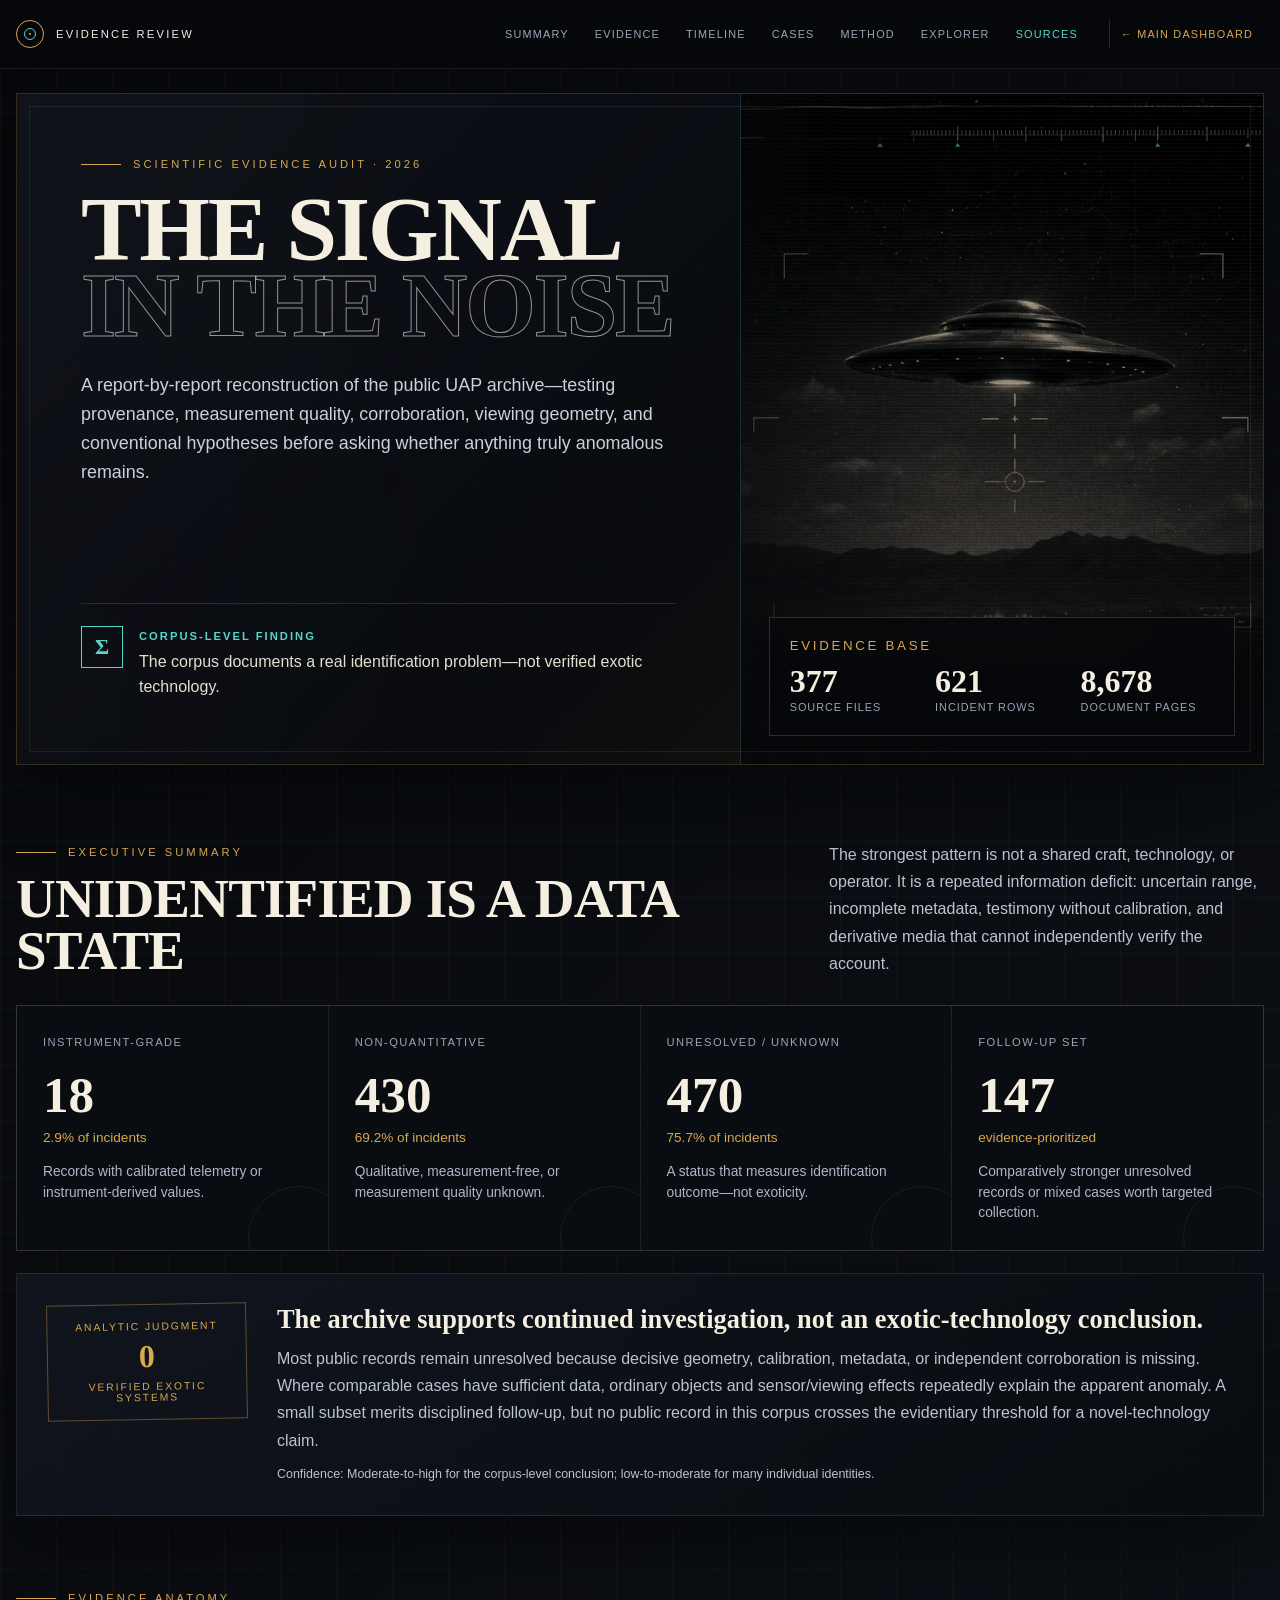
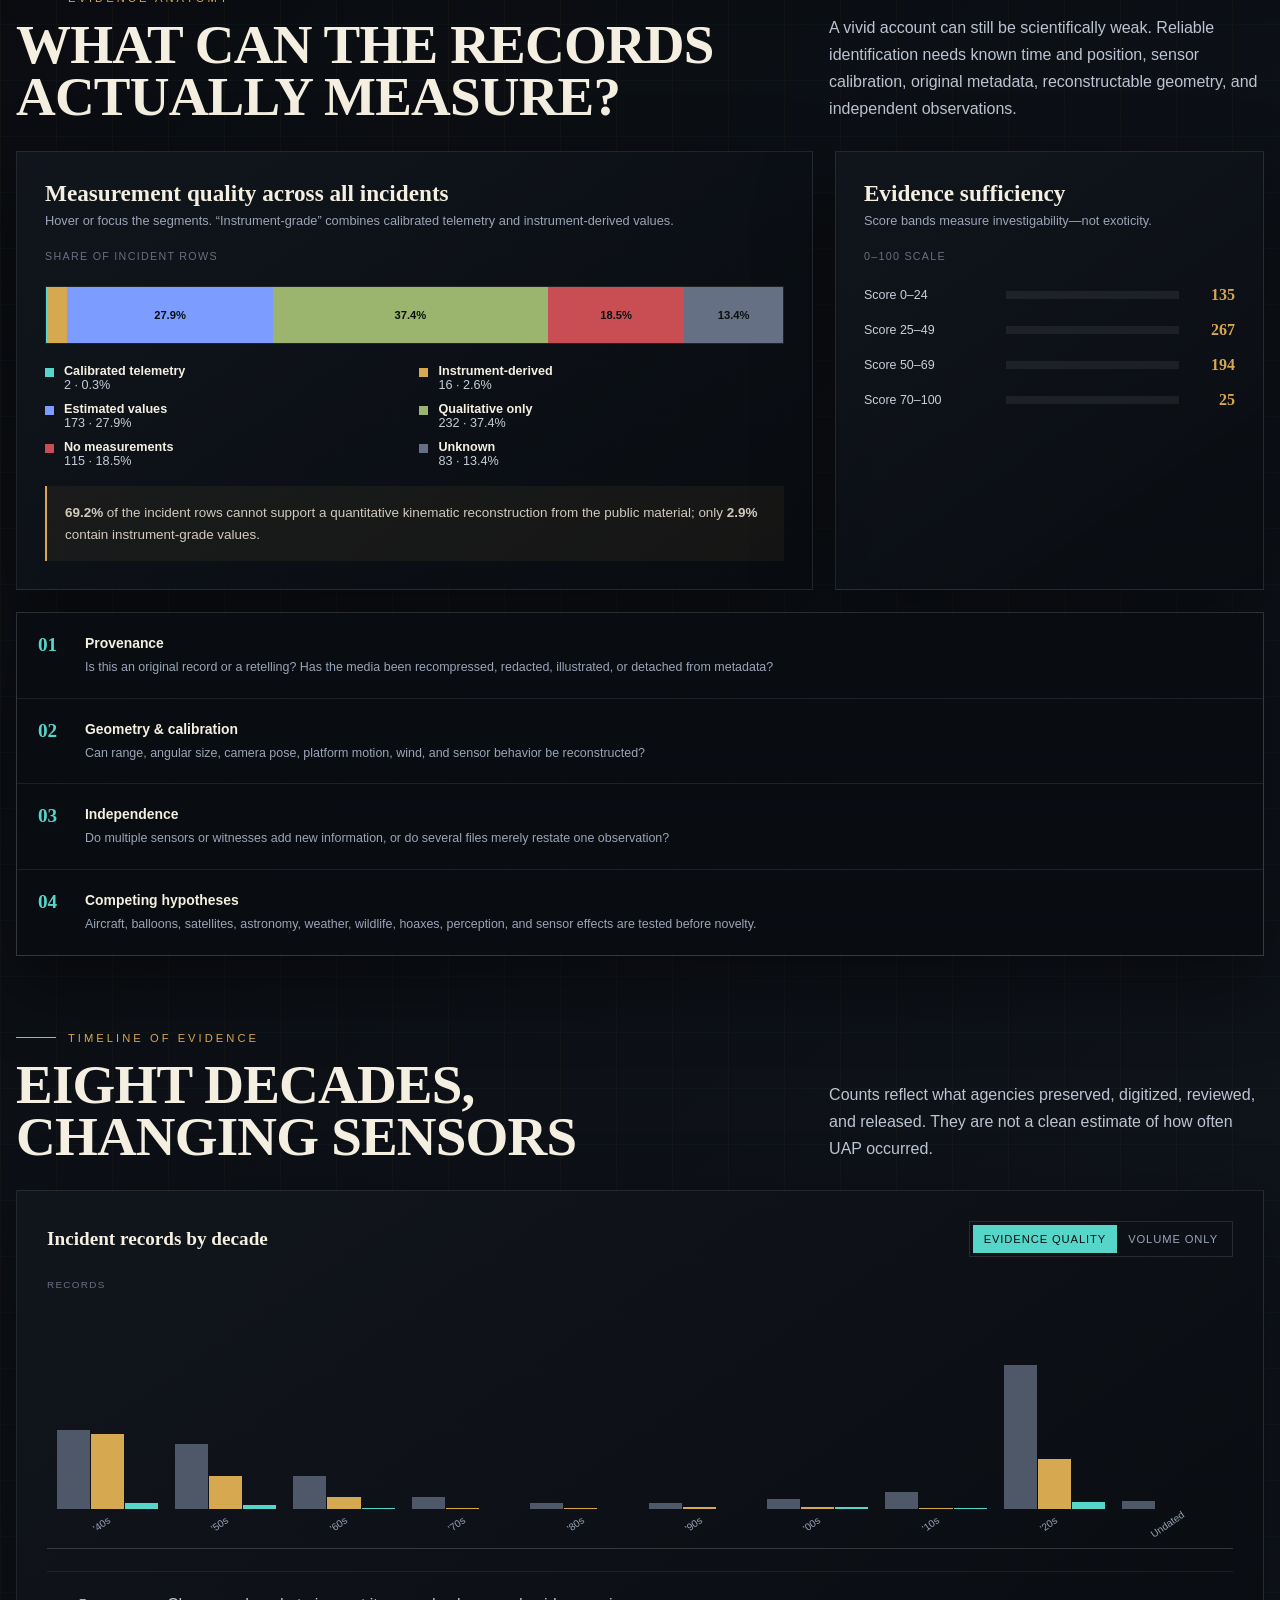
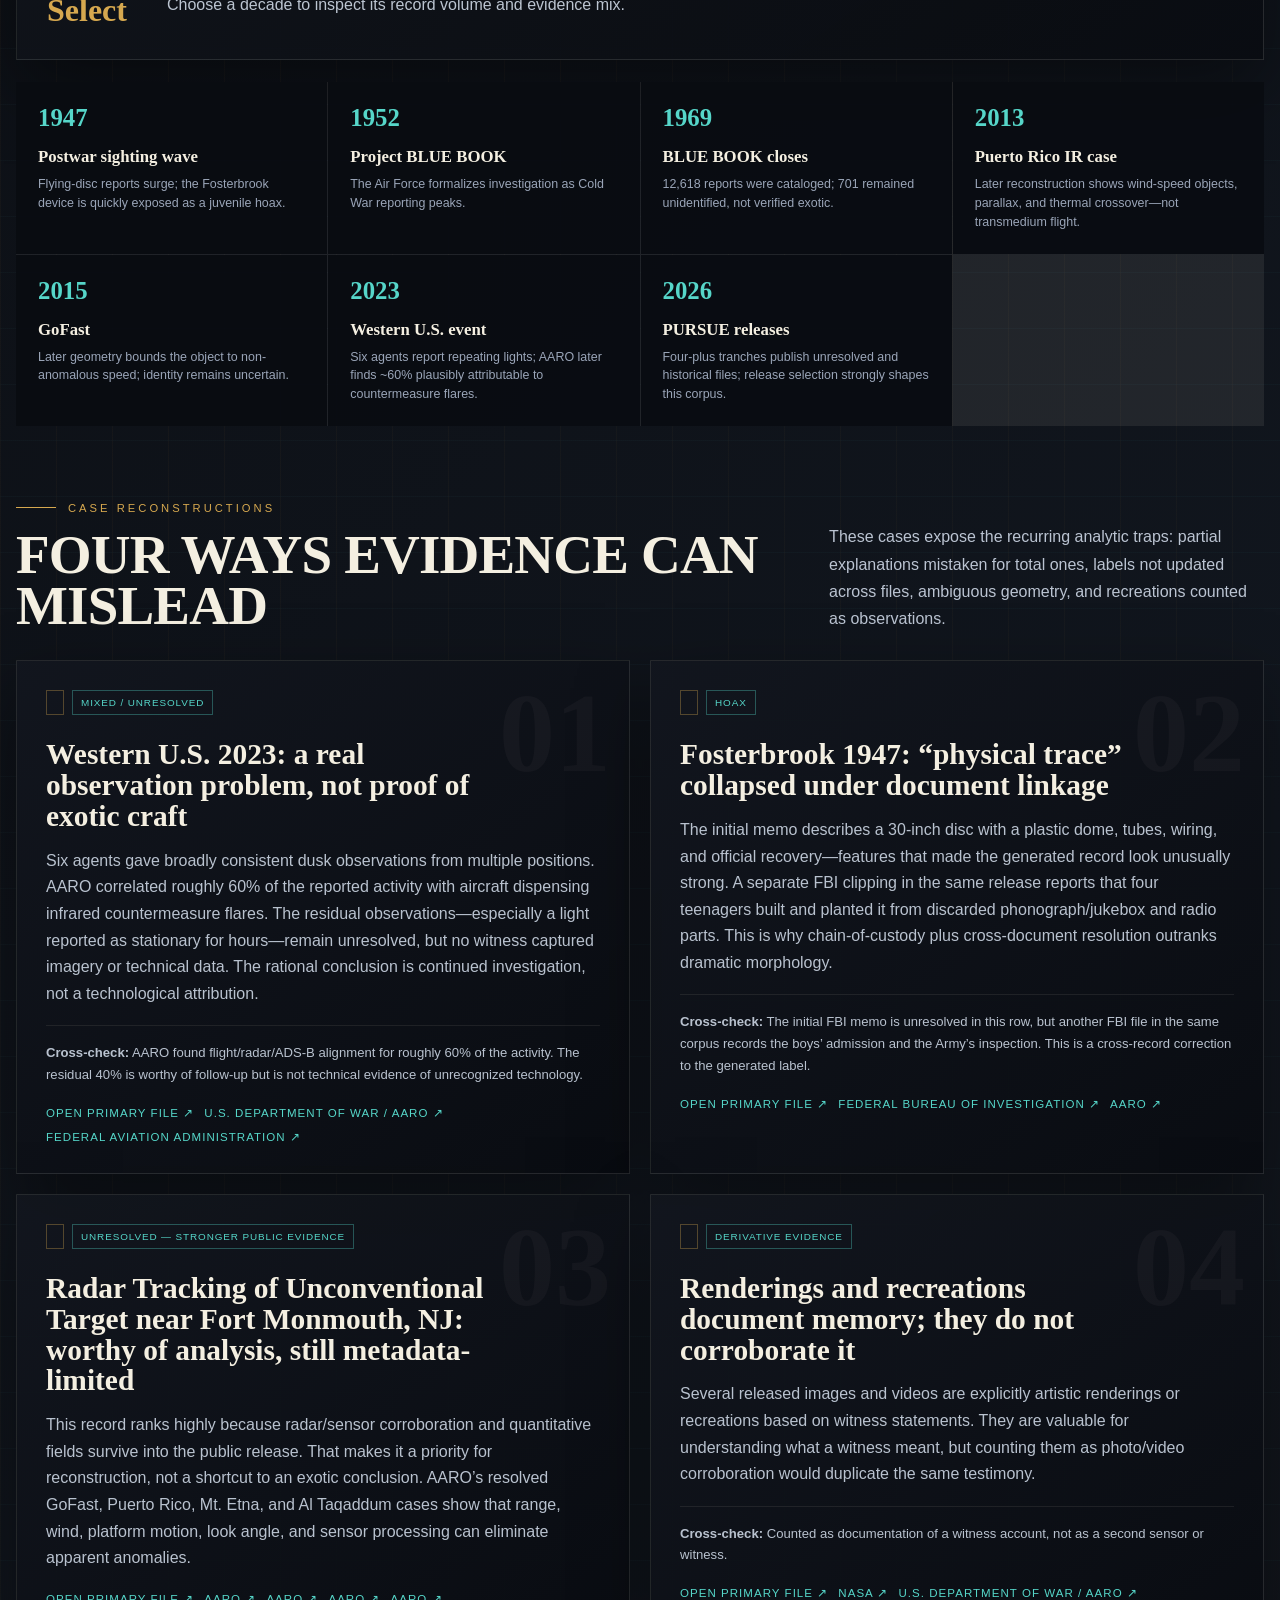
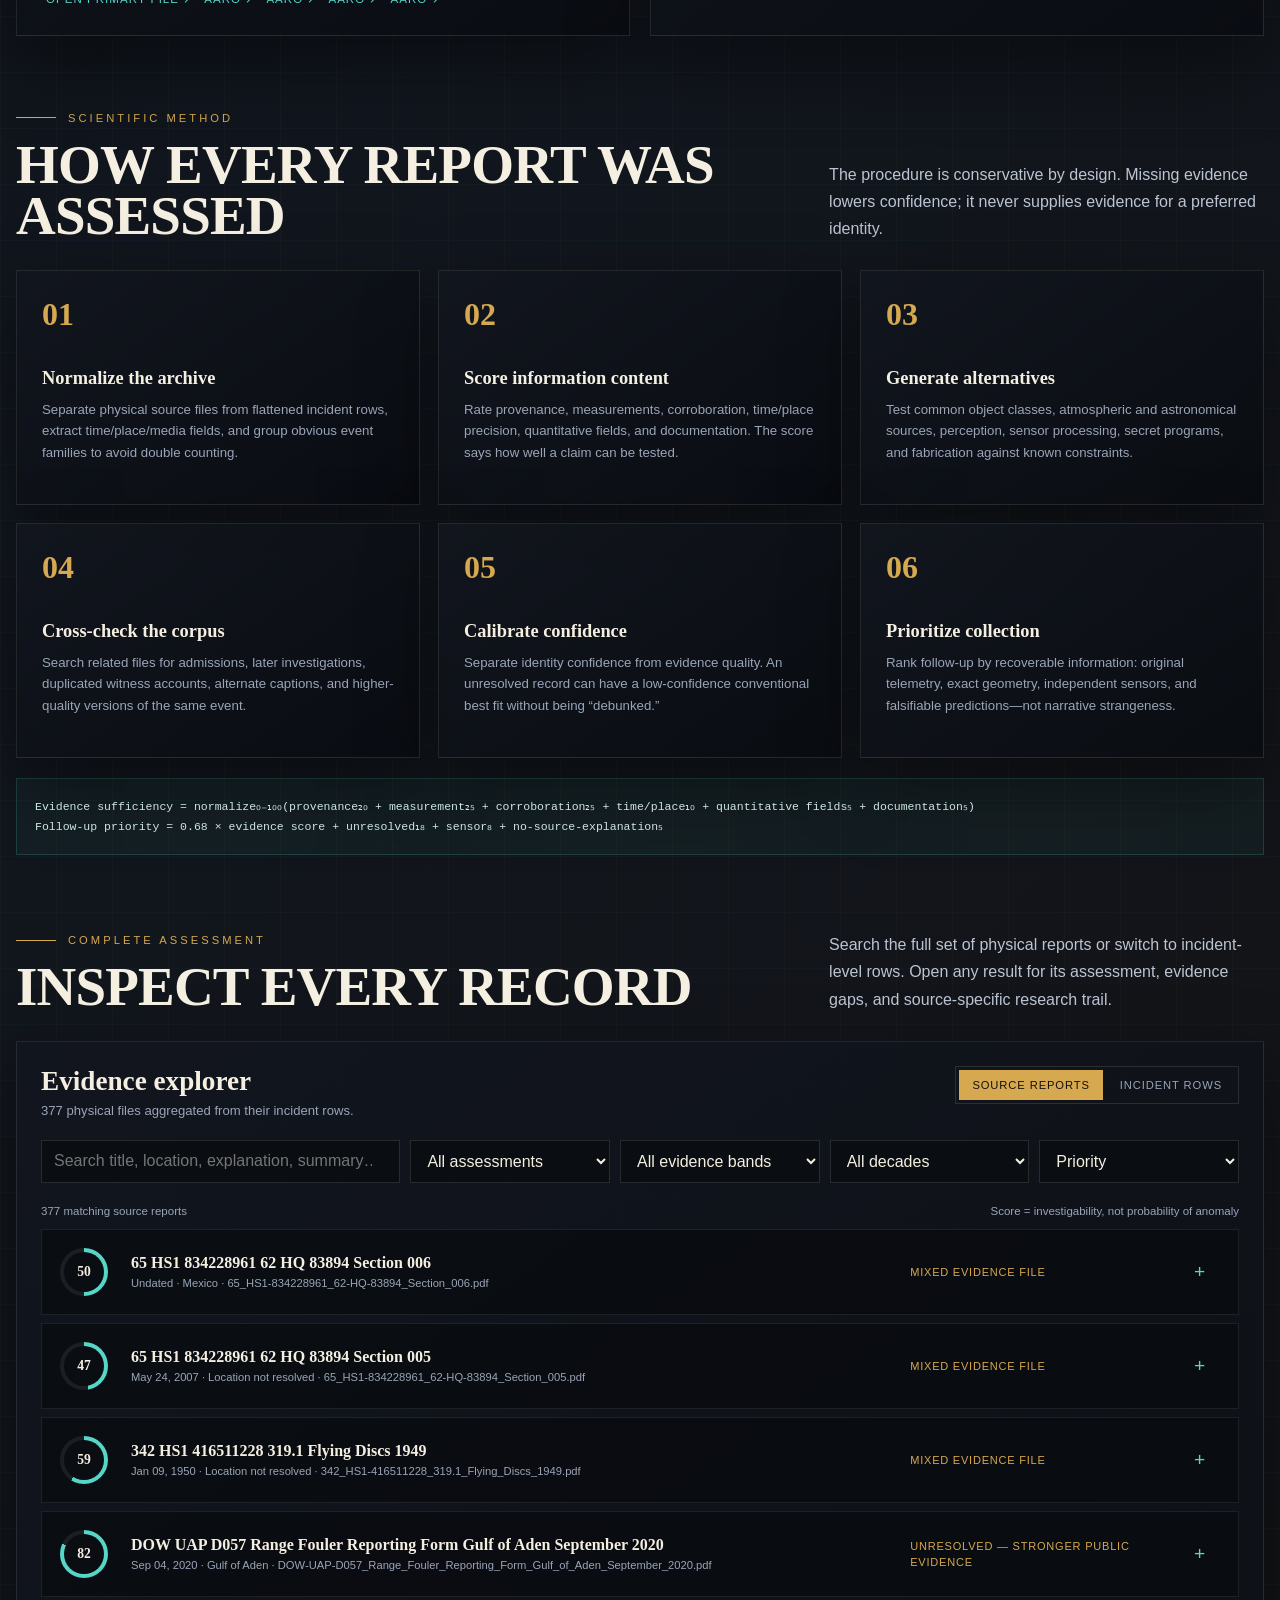
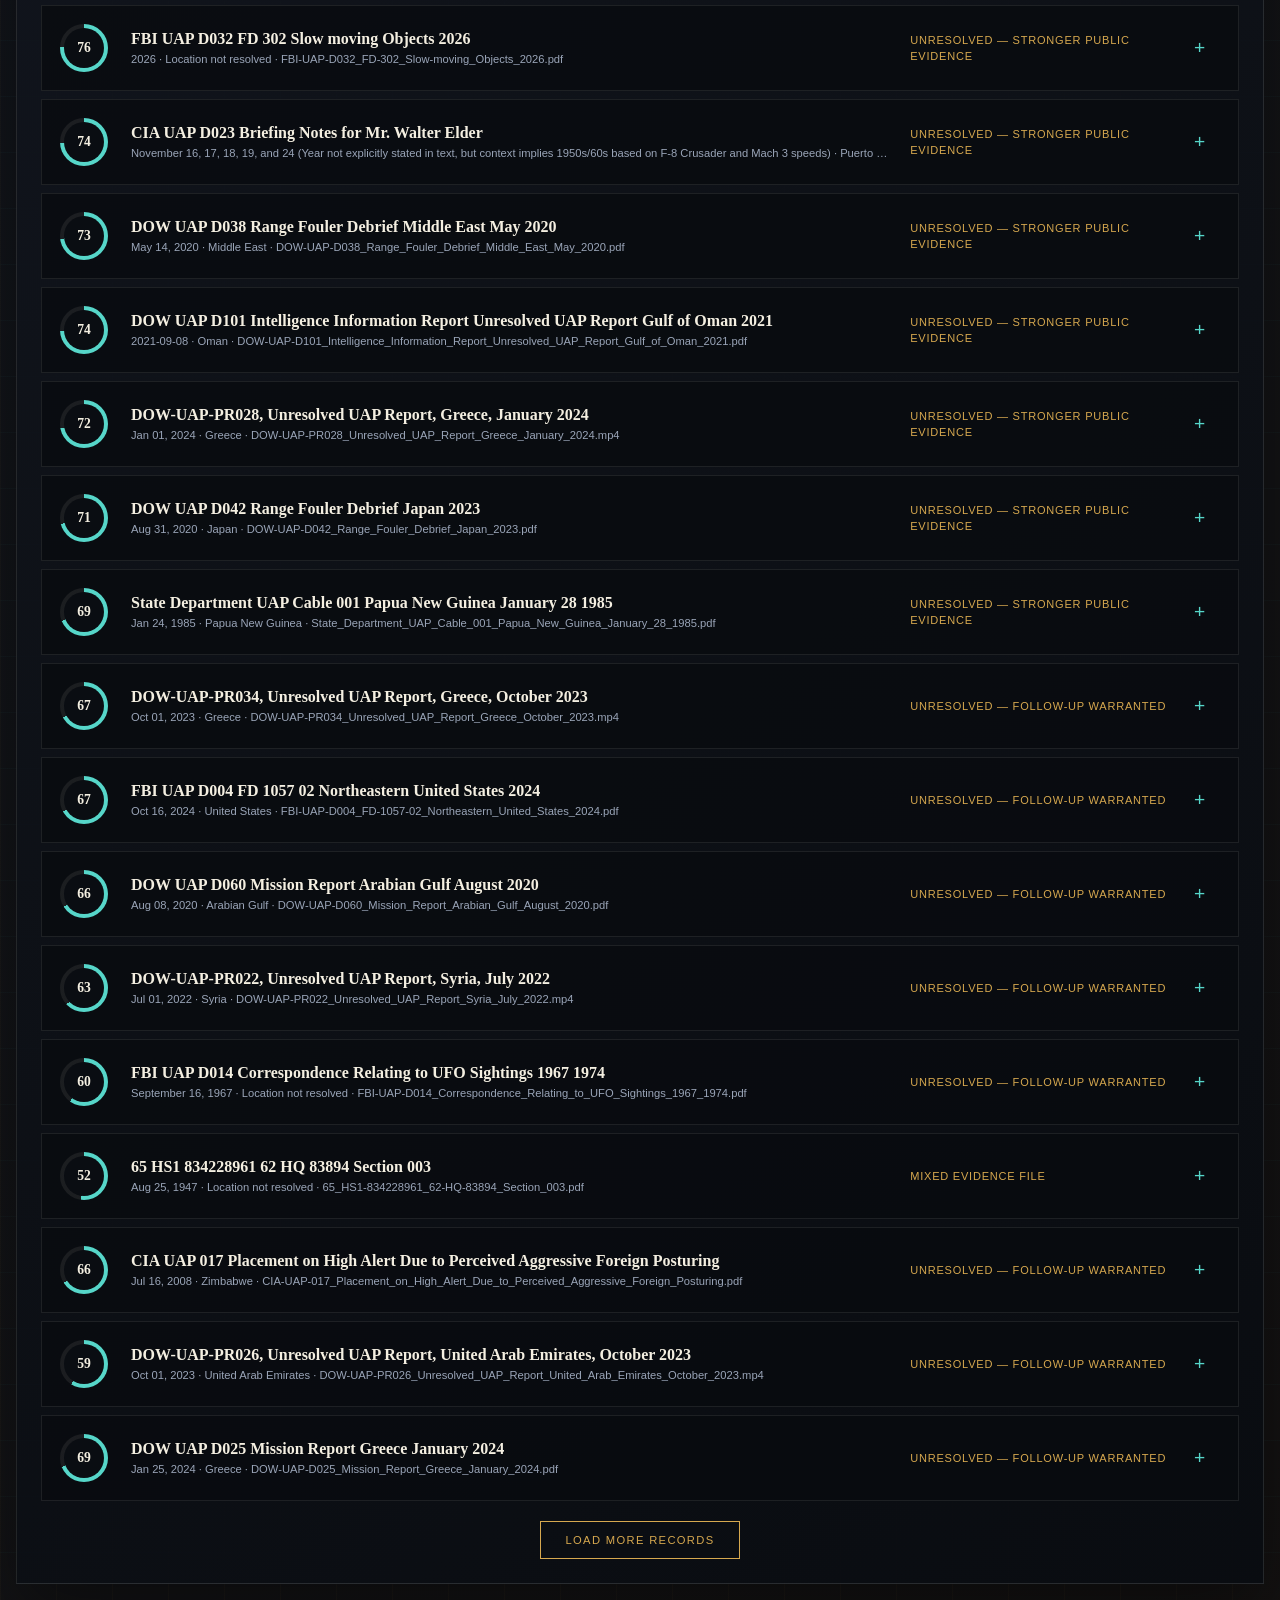
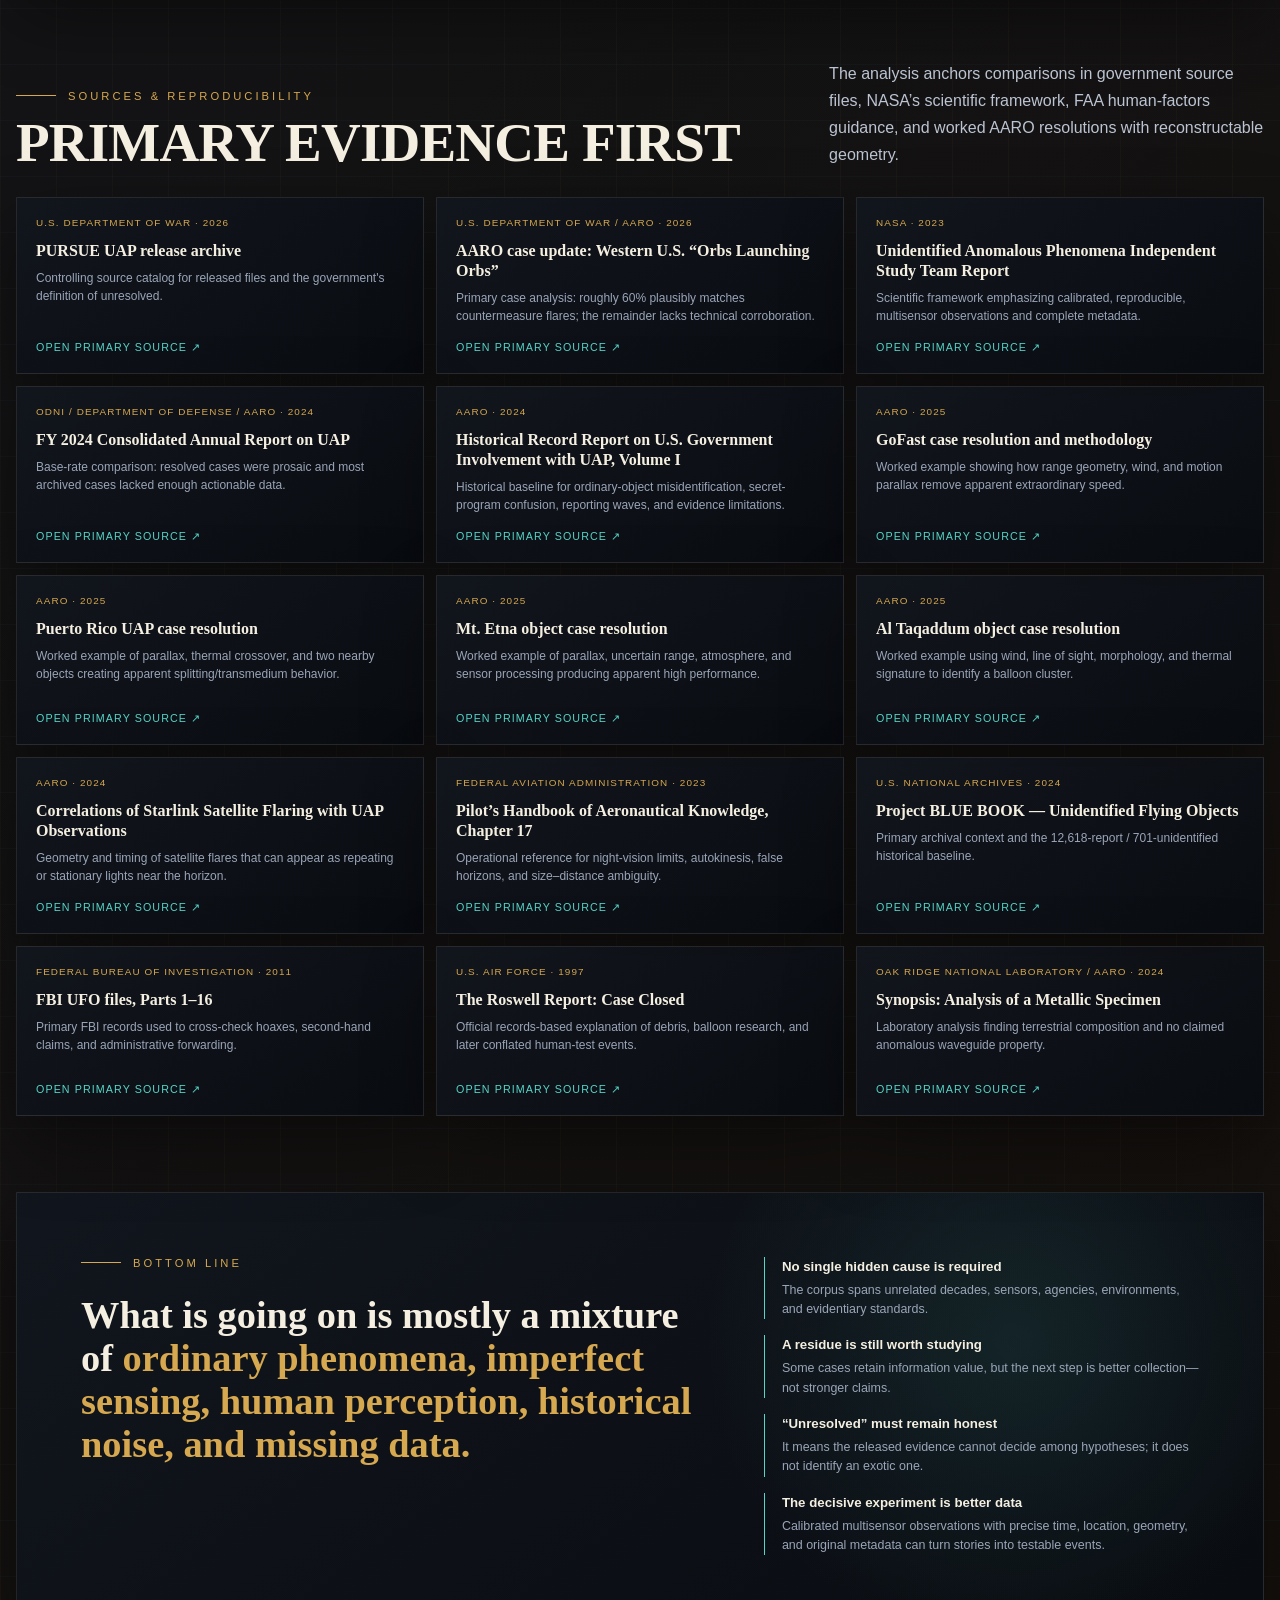
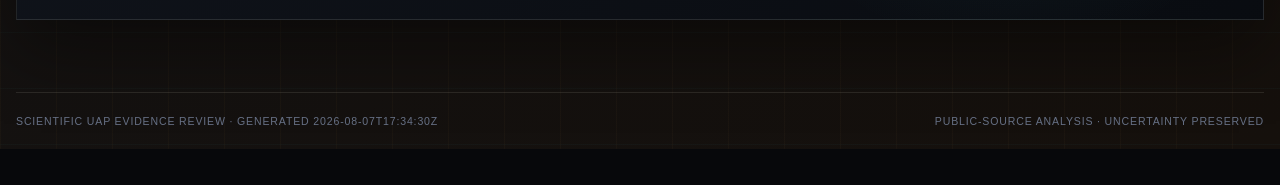
==== dashboard/scientific-analysis.html @ d8887213 "Add scientific evidence review dashboard" ====
<!doctype html>
<html lang="en">
<head>
  <meta charset="utf-8">
  <meta name="viewport" content="width=device-width, initial-scale=1">
  <meta name="description" content="A source-backed scientific analysis of public UAP/UFO reports, with evidence scoring, competing hypotheses, case studies, timelines, uncertainty, and report-by-report assessments.">
  <meta name="theme-color" content="#07080b">
  <title>The Signal in the Noise · Scientific UAP Evidence Review</title>
  <style>
    :root {
      --void:#07080b;--night:#0d1118;--panel:rgba(17,21,29,.9);--panel-deep:rgba(9,12,17,.96);
      --ink:#f4efe1;--muted:#9aa5b8;--dim:#667085;--gold:#d6a84f;--teal:#56d6c9;
      --red:#c84e53;--green:#9bb46e;--blue:#7d9cff;--line:rgba(214,168,79,.19);
      --line-cool:rgba(86,214,201,.18);--shadow:0 28px 70px rgba(0,0,0,.42);
      --serif:"Didot","Baskerville","Times New Roman",serif;
      --sans:"Avenir Next","Inter","Gill Sans","Trebuchet MS",sans-serif;
    }
    *{box-sizing:border-box}
    html{scroll-behavior:smooth;background:var(--void);scroll-padding-top:90px}
    body{margin:0;min-height:100vh;color:var(--ink);font-family:var(--sans);background:
      linear-gradient(90deg,rgba(214,168,79,.035) 1px,transparent 1px),
      linear-gradient(180deg,rgba(86,214,201,.03) 1px,transparent 1px),
      linear-gradient(135deg,#07080b 0%,#11161e 48%,#15100c 100%);background-size:56px 56px,56px 56px,auto}
    body:before{content:"";position:fixed;inset:0;pointer-events:none;z-index:0;background:
      radial-gradient(circle at 18% 22%,rgba(244,239,225,.18) 0 1px,transparent 1.5px),
      radial-gradient(circle at 68% 16%,rgba(86,214,201,.26) 0 1px,transparent 1.5px),
      radial-gradient(circle at 82% 74%,rgba(214,168,79,.24) 0 1px,transparent 1.5px);
      background-size:220px 220px,300px 300px,260px 260px;opacity:.55}
    a{color:inherit}
    button,input,select{font:inherit}
    button{color:inherit}
    .progress{position:fixed;z-index:90;inset:0 auto auto 0;height:2px;width:0;background:linear-gradient(90deg,var(--gold),var(--teal));box-shadow:0 0 16px var(--teal)}
    .nav{position:sticky;top:0;z-index:80;border-bottom:1px solid rgba(244,239,225,.08);background:rgba(7,8,11,.84);backdrop-filter:blur(18px)}
    .nav-inner{width:min(1440px,calc(100vw - 32px));height:68px;margin:auto;display:flex;align-items:center;gap:20px}
    .brand{text-decoration:none;display:flex;align-items:center;gap:12px;font-size:.7rem;letter-spacing:.2em;text-transform:uppercase;white-space:nowrap}
    .brand-mark{width:28px;height:28px;border:1px solid var(--gold);border-radius:50%;position:relative}
    .brand-mark:before,.brand-mark:after{content:"";position:absolute;inset:7px;border:1px solid var(--teal);border-radius:50%}
    .brand-mark:after{inset:12px;background:var(--gold);border:0}
    .nav-links{margin-left:auto;display:flex;align-items:center;gap:4px;overflow:auto;scrollbar-width:none}
    .nav-links a,.back-link{padding:9px 11px;text-decoration:none;color:var(--muted);font-size:.68rem;letter-spacing:.11em;text-transform:uppercase;white-space:nowrap}
    .nav-links a:hover,.nav-links a.active{color:var(--teal)}
    .back-link{border-left:1px solid var(--line);color:var(--gold)}
    main{position:relative;z-index:1}
    .shell{width:min(1440px,calc(100vw - 32px));margin:24px auto 72px}
    .hero{min-height:670px;display:grid;grid-template-columns:minmax(0,1.16fr) minmax(350px,.84fr);border:1px solid var(--line);box-shadow:var(--shadow);position:relative;overflow:hidden;background:
      linear-gradient(135deg,rgba(15,19,27,.96),rgba(9,11,15,.88) 55%,rgba(37,28,17,.74)),
      linear-gradient(90deg,rgba(214,168,79,.12),transparent 38%)}
    .hero:before{content:"";position:absolute;inset:12px;border:1px solid rgba(244,239,225,.075);pointer-events:none;z-index:2}
    .hero-copy{padding:clamp(34px,5vw,76px);display:flex;flex-direction:column;justify-content:space-between;gap:40px;position:relative;z-index:3}
    .kicker,.section-kicker{display:flex;align-items:center;gap:12px;color:var(--gold);font-size:.7rem;letter-spacing:.27em;text-transform:uppercase}
    .kicker:before,.section-kicker:before{content:"";height:1px;width:40px;background:var(--gold)}
    h1{font:700 clamp(3rem,7.1vw,7.4rem)/.84 var(--serif);letter-spacing:-.025em;text-transform:uppercase;margin:22px 0 0;max-width:850px}
    h1 span{display:block;color:transparent;-webkit-text-stroke:1px rgba(244,239,225,.6)}
    .hero-deck{max-width:730px;margin:26px 0 0;color:#c9d1df;font-size:clamp(1.05rem,1.4vw,1.3rem);line-height:1.62}
    .hero-verdict{display:grid;grid-template-columns:auto 1fr;gap:16px;align-items:start;border-top:1px solid var(--line-cool);padding-top:22px;max-width:760px}
    .verdict-glyph{width:42px;height:42px;border:1px solid var(--teal);display:grid;place-items:center;color:var(--teal);font:700 1.35rem var(--serif)}
    .hero-verdict strong{font-size:.7rem;letter-spacing:.18em;text-transform:uppercase;color:var(--teal)}
    .hero-verdict p{margin:6px 0 0;line-height:1.55;color:#e5dfd0}
    .hero-visual{min-height:670px;position:relative;overflow:hidden;border-left:1px solid var(--line-cool)}
    .hero-visual img{position:absolute;inset:0;width:100%;height:100%;object-fit:cover;filter:grayscale(.2) contrast(1.12) brightness(.64)}
    .hero-visual:after{content:"";position:absolute;inset:0;background:linear-gradient(90deg,rgba(7,8,11,.5),transparent 38%),linear-gradient(0deg,rgba(7,8,11,.96),transparent 55%),repeating-linear-gradient(0deg,rgba(255,255,255,.025) 0 1px,transparent 1px 4px)}
    .scope-card{position:absolute;z-index:3;left:28px;right:28px;bottom:28px;border:1px solid rgba(244,239,225,.16);background:rgba(7,8,11,.78);backdrop-filter:blur(10px);padding:20px}
    .scope-card small{display:block;color:var(--gold);letter-spacing:.2em;text-transform:uppercase;margin-bottom:12px}
    .scope-grid{display:grid;grid-template-columns:repeat(3,1fr);gap:12px}
    .scope-stat b{display:block;font:700 2rem/1 var(--serif);color:var(--ink)}
    .scope-stat span{color:var(--muted);font-size:.68rem;text-transform:uppercase;letter-spacing:.09em}
    .section{margin-top:76px}
    .section-head{display:grid;grid-template-columns:minmax(0,.8fr) minmax(320px,.45fr);gap:40px;align-items:end;margin-bottom:28px}
    h2{font:700 clamp(2.2rem,4.3vw,4.7rem)/.94 var(--serif);text-transform:uppercase;margin:15px 0 0;letter-spacing:-.015em}
    .section-intro{color:#bbc4d2;line-height:1.7;margin:0}
    .fine{color:var(--muted);font-size:.78rem;line-height:1.6}
    .panel{border:1px solid rgba(244,239,225,.105);background:linear-gradient(145deg,rgba(18,22,30,.92),rgba(9,12,17,.93));box-shadow:var(--shadow)}
    .metric-grid{display:grid;grid-template-columns:repeat(4,1fr);gap:1px;background:rgba(244,239,225,.09);border:1px solid rgba(244,239,225,.09)}
    .metric{background:var(--panel-deep);padding:26px;min-height:190px;position:relative;overflow:hidden}
    .metric:after{content:"";position:absolute;right:-22px;bottom:-38px;width:100px;height:100px;border:1px solid rgba(86,214,201,.1);border-radius:50%}
    .metric .label{color:var(--muted);font-size:.7rem;letter-spacing:.13em;text-transform:uppercase}
    .metric strong{display:block;font:700 clamp(2.5rem,4vw,4.4rem)/1 var(--serif);margin:19px 0 8px}
    .metric .rate{color:var(--gold);font-size:.85rem}
    .metric p{margin:16px 0 0;color:#adb7c6;line-height:1.5;font-size:.86rem}
    .finding{margin-top:22px;padding:30px;display:grid;grid-template-columns:200px 1fr;gap:30px;align-items:start}
    .finding-stamp{border:1px solid rgba(214,168,79,.4);padding:16px;text-align:center;color:var(--gold);font-size:.65rem;letter-spacing:.18em;text-transform:uppercase;transform:rotate(-1deg)}
    .finding-stamp b{display:block;font:700 2rem var(--serif);margin:6px 0;letter-spacing:0}
    .finding h3{margin:0;font:700 1.65rem var(--serif)}
    .finding p{margin:10px 0 0;color:#bac3d0;line-height:1.7}
    .evidence-layout{display:grid;grid-template-columns:minmax(0,1.3fr) minmax(330px,.7fr);gap:22px}
    .evidence-layout>*{min-width:0}
    .chart-panel{padding:28px}
    .panel-title{display:flex;justify-content:space-between;gap:20px;align-items:start;margin-bottom:24px;min-width:0;flex-wrap:wrap}
    .panel-title>div{min-width:0}
    .panel-title h3{font:700 1.45rem var(--serif);margin:0}
    .panel-title p{margin:5px 0 0;color:var(--muted);font-size:.8rem;line-height:1.45}
    .unit{color:var(--dim);font-size:.67rem;letter-spacing:.12em;text-transform:uppercase;white-space:nowrap}
    .measure-stack{height:58px;display:flex;border:1px solid rgba(244,239,225,.11);overflow:hidden;background:#080a0e}
    .stack-segment{min-width:2px;position:relative;transition:flex-basis .6s ease;cursor:help}
    .stack-segment:hover{filter:brightness(1.3)}
    .stack-segment span{position:absolute;inset:0;display:grid;place-items:center;color:#07100f;font-weight:800;font-size:.7rem}
    .legend{display:grid;grid-template-columns:repeat(2,minmax(0,1fr));gap:10px;margin-top:20px}
    .legend-item{display:flex;gap:10px;align-items:start;color:#c6ceda;font-size:.79rem}
    .swatch{width:9px;height:9px;margin-top:4px;flex:0 0 auto}
    .legend-item b{display:block;color:var(--ink)}
    .score-bars{display:grid;gap:17px}
    .bar-row{display:grid;grid-template-columns:minmax(130px,1.1fr) minmax(100px,2fr) 44px;gap:12px;align-items:center}
    .bar-label{font-size:.78rem;color:#c7cfdb}
    .track{height:8px;background:rgba(244,239,225,.07);position:relative}
    .fill{height:100%;background:linear-gradient(90deg,var(--teal),var(--gold));transform-origin:left;animation:grow .8s ease both}
    .bar-value{text-align:right;font:700 1rem var(--serif);color:var(--gold)}
    @keyframes grow{from{transform:scaleX(0)}to{transform:scaleX(1)}}
    .gate-list{display:grid;gap:1px;background:rgba(244,239,225,.08)}
    .gate{background:var(--panel-deep);padding:21px;display:grid;grid-template-columns:34px 1fr;gap:13px}
    .gate-index{color:var(--teal);font:700 1.2rem var(--serif)}
    .gate b{font-size:.87rem}
    .gate p{margin:6px 0 0;color:var(--muted);font-size:.78rem;line-height:1.5}
    .callout{margin-top:18px;border-left:2px solid var(--gold);padding:16px 18px;background:rgba(214,168,79,.06);color:#d2cbbd;font-size:.84rem;line-height:1.6}
    .timeline-panel{padding:30px;overflow:hidden}
    .timeline-controls{display:flex;justify-content:space-between;align-items:center;gap:18px;margin-bottom:22px}
    .range-label{font:700 1.2rem var(--serif)}
    .toggle-group{display:inline-flex;border:1px solid rgba(244,239,225,.12);padding:3px}
    .toggle-group button{border:0;background:transparent;padding:8px 11px;color:var(--muted);cursor:pointer;font-size:.7rem;text-transform:uppercase;letter-spacing:.08em}
    .toggle-group button.active{background:var(--teal);color:#07100f}
    .timeline-chart{display:flex;align-items:end;gap:8px;height:270px;border-bottom:1px solid rgba(244,239,225,.18);padding:28px 5px 0;position:relative}
    .timeline-chart:before{content:"records";position:absolute;top:0;left:0;color:var(--dim);font-size:.62rem;letter-spacing:.13em;text-transform:uppercase}
    .decade-col{height:100%;flex:1;min-width:26px;display:grid;grid-template-rows:1fr 31px;gap:8px;cursor:pointer}
    .decade-bars{align-self:end;height:var(--height);display:flex;align-items:end;justify-content:center;gap:1px;transition:filter .2s}
    .decade-col:hover .decade-bars,.decade-col.selected .decade-bars{filter:brightness(1.35)}
    .slice{width:30%;min-width:3px}
    .slice.low{background:#4e5868}.slice.mid{background:var(--gold)}.slice.high{background:var(--teal)}
    .decade-label{text-align:center;color:var(--muted);font-size:.63rem;transform:rotate(-35deg);transform-origin:center}
    .timeline-readout{margin-top:22px;display:grid;grid-template-columns:100px 1fr auto;gap:20px;align-items:start;border-top:1px solid rgba(244,239,225,.08);padding-top:20px}
    .timeline-readout strong{font:700 2rem var(--serif);color:var(--gold)}
    .timeline-readout p{margin:0;color:#bcc5d1;line-height:1.6}
    .milestones{display:grid;grid-template-columns:repeat(4,1fr);gap:1px;margin-top:22px;background:rgba(244,239,225,.08)}
    .milestone{background:var(--panel-deep);padding:22px;min-height:170px}
    .milestone time{color:var(--teal);font:700 1.55rem var(--serif)}
    .milestone h4{margin:15px 0 8px;font:700 1.05rem var(--serif)}
    .milestone p{margin:0;color:var(--muted);line-height:1.5;font-size:.78rem}
    .case-grid{display:grid;grid-template-columns:repeat(2,1fr);gap:20px}
    .case{padding:29px;position:relative;overflow:hidden}
    .case:before{content:attr(data-index);position:absolute;right:18px;top:8px;color:rgba(244,239,225,.035);font:700 7rem var(--serif)}
    .case-meta{display:flex;gap:8px;flex-wrap:wrap;position:relative}
    .chip{display:inline-flex;padding:6px 8px;border:1px solid rgba(244,239,225,.13);font-size:.62rem;letter-spacing:.09em;text-transform:uppercase;color:var(--muted)}
    .chip.gold{color:var(--gold);border-color:rgba(214,168,79,.34)}
    .chip.teal{color:var(--teal);border-color:rgba(86,214,201,.34)}
    .case h3{font:700 clamp(1.35rem,2.3vw,2.2rem)/1.05 var(--serif);margin:24px 0 12px;max-width:80%;position:relative}
    .case .case-verdict{color:var(--gold);font-size:.74rem;letter-spacing:.12em;text-transform:uppercase}
    .case p{color:#b9c2cf;line-height:1.66}
    .case-note{border-top:1px solid rgba(244,239,225,.08);padding-top:16px;margin-top:18px;font-size:.82rem}
    .case-actions{display:flex;gap:10px;flex-wrap:wrap;margin-top:20px}
    .source-link{display:inline-flex;align-items:center;gap:8px;color:var(--teal);text-decoration:none;font-size:.72rem;text-transform:uppercase;letter-spacing:.09em}
    .source-link:hover{text-decoration:underline}
    .method-grid{display:grid;grid-template-columns:repeat(3,1fr);gap:18px}
    .method{padding:25px;min-height:235px}
    .method .number{font:700 2rem var(--serif);color:var(--gold)}
    .method h3{font:700 1.15rem var(--serif);margin:35px 0 10px}
    .method p{color:var(--muted);font-size:.83rem;line-height:1.6;margin:0}
    .formula{margin-top:20px;padding:18px;border:1px solid var(--line-cool);background:rgba(86,214,201,.05);font-family:"SFMono-Regular",Consolas,monospace;color:#cde7e4;font-size:.72rem;line-height:1.7;overflow:auto}
    .explorer{padding:24px}
    .explorer-top{display:flex;justify-content:space-between;align-items:start;gap:20px}
    .explorer-title h3{font:700 1.7rem var(--serif);margin:0}
    .explorer-title p{margin:6px 0 0;color:var(--muted);font-size:.82rem}
    .mode-tabs{display:flex;gap:4px;padding:3px;border:1px solid rgba(244,239,225,.12)}
    .mode-tabs button{border:0;background:transparent;padding:9px 13px;cursor:pointer;color:var(--muted);font-size:.7rem;text-transform:uppercase;letter-spacing:.08em}
    .mode-tabs button.active{background:var(--gold);color:#15100c}
    .filters{display:grid;grid-template-columns:minmax(230px,1.8fr) repeat(4,minmax(120px,1fr));gap:10px;margin:22px 0}
    .filters input,.filters select{min-width:0;width:100%;height:43px;border:1px solid rgba(244,239,225,.13);background:#0a0d12;color:var(--ink);padding:0 12px;border-radius:0}
    .filters input:focus,.filters select:focus{outline:1px solid var(--teal);border-color:var(--teal)}
    .result-meta{display:flex;justify-content:space-between;gap:20px;margin-bottom:12px;color:var(--muted);font-size:.72rem}
    .records{display:grid;gap:8px}
    .record{border:1px solid rgba(244,239,225,.09);background:rgba(8,11,15,.76)}
    .record summary{list-style:none;cursor:pointer;padding:18px;display:grid;grid-template-columns:54px minmax(0,1fr) minmax(190px,.35fr) 26px;gap:17px;align-items:center}
    .record summary::-webkit-details-marker{display:none}
    .score-ring{width:48px;height:48px;border-radius:50%;display:grid;place-items:center;background:conic-gradient(var(--teal) calc(var(--score)*1%),rgba(244,239,225,.08) 0);position:relative}
    .score-ring:before{content:"";position:absolute;inset:4px;background:#0a0d12;border-radius:50%}
    .score-ring b{position:relative;font:700 .85rem var(--serif)}
    .record-name{min-width:0}
    .record-name b{display:block;white-space:nowrap;overflow:hidden;text-overflow:ellipsis;font:700 1rem var(--serif)}
    .record-name span{display:block;color:var(--muted);font-size:.7rem;margin-top:5px;white-space:nowrap;overflow:hidden;text-overflow:ellipsis}
    .record-assessment{font-size:.69rem;text-transform:uppercase;letter-spacing:.07em;color:var(--gold);line-height:1.45}
    .chev{font-size:1.2rem;color:var(--teal);transition:transform .2s}
    .record[open] .chev{transform:rotate(45deg)}
    .record-body{border-top:1px solid rgba(244,239,225,.08);padding:22px;display:grid;grid-template-columns:minmax(0,1.25fr) minmax(260px,.75fr);gap:24px}
    .record-body p{color:#bcc5d1;line-height:1.65;margin:0 0 16px}
    .record-body h4{margin:0 0 10px;color:var(--teal);font-size:.7rem;letter-spacing:.14em;text-transform:uppercase}
    .gaps{display:flex;gap:6px;flex-wrap:wrap}
    .gap{padding:6px 8px;background:rgba(200,78,83,.08);border:1px solid rgba(200,78,83,.25);color:#d9acaf;font-size:.67rem}
    .record-facts{display:grid;grid-template-columns:1fr 1fr;gap:1px;background:rgba(244,239,225,.07)}
    .fact{background:#0b0e13;padding:12px}
    .fact small{color:var(--dim);display:block;text-transform:uppercase;font-size:.58rem;letter-spacing:.1em}
    .fact b{display:block;margin-top:5px;font-size:.75rem;font-weight:500;overflow-wrap:anywhere}
    .load-more{display:block;margin:20px auto 0;border:1px solid var(--gold);background:transparent;color:var(--gold);padding:12px 24px;text-transform:uppercase;letter-spacing:.12em;font-size:.7rem;cursor:pointer}
    .load-more:hover{background:var(--gold);color:#15100c}
    .empty{text-align:center;color:var(--muted);padding:50px}
    .source-grid{display:grid;grid-template-columns:repeat(3,1fr);gap:12px}
    .reference{padding:19px;min-height:170px;display:flex;flex-direction:column}
    .reference small{color:var(--gold);font-size:.62rem;letter-spacing:.11em;text-transform:uppercase}
    .reference h3{font:700 1rem/1.25 var(--serif);margin:13px 0 8px}
    .reference p{color:var(--muted);font-size:.75rem;line-height:1.5;margin:0 0 16px}
    .reference a{margin-top:auto;color:var(--teal);font-size:.67rem;letter-spacing:.1em;text-transform:uppercase;text-decoration:none}
    .conclusion{padding:clamp(30px,5vw,70px);display:grid;grid-template-columns:minmax(0,.8fr) minmax(330px,.55fr);gap:50px;align-items:start;background:
      radial-gradient(circle at 80% 35%,rgba(86,214,201,.1),transparent 30%),
      linear-gradient(145deg,rgba(18,22,30,.97),rgba(9,12,17,.98))}
    .conclusion blockquote{margin:25px 0 0;font:700 clamp(1.65rem,3vw,3.15rem)/1.12 var(--serif)}
    .conclusion blockquote span{color:var(--gold)}
    .conclusion-list{display:grid;gap:16px}
    .conclusion-item{border-left:1px solid var(--teal);padding-left:17px}
    .conclusion-item b{font-size:.83rem}
    .conclusion-item p{color:var(--muted);font-size:.78rem;line-height:1.55;margin:6px 0 0}
    footer{position:relative;z-index:1;width:min(1440px,calc(100vw - 32px));margin:0 auto 36px;padding:22px 0;border-top:1px solid rgba(244,239,225,.1);display:flex;justify-content:space-between;gap:20px;color:var(--dim);font-size:.66rem;text-transform:uppercase;letter-spacing:.08em}
    .reveal{opacity:0;transform:translateY(14px);transition:.65s ease}
    .reveal.visible{opacity:1;transform:none}
    @media(max-width:1050px){
      .hero{grid-template-columns:1fr}.hero-visual{min-height:440px;border-left:0;border-top:1px solid var(--line-cool)}
      .metric-grid{grid-template-columns:repeat(2,1fr)}.evidence-layout,.section-head,.conclusion{grid-template-columns:1fr}
      .method-grid,.source-grid{grid-template-columns:repeat(2,1fr)}.milestones{grid-template-columns:repeat(2,1fr)}
      .filters{grid-template-columns:repeat(2,1fr)}.filters input{grid-column:1/-1}
    }
    @media(max-width:720px){
      .shell,.nav-inner,footer{width:min(100% - 20px,1440px)}.nav-links{display:none}.back-link{margin-left:auto}
      .hero-copy{padding:38px 25px}.hero,.hero-visual{min-height:auto}.hero-visual{height:410px}
      h1{font-size:clamp(3rem,15vw,5.4rem)}.scope-grid{grid-template-columns:1fr}.scope-card{left:16px;right:16px}
      .metric-grid,.case-grid,.method-grid,.source-grid{grid-template-columns:1fr}.metric{min-height:auto}
      .finding{grid-template-columns:1fr}.finding-stamp{max-width:190px}.milestones{grid-template-columns:1fr}
      .timeline-chart{overflow-x:auto}.decade-col{min-width:45px}.timeline-readout{grid-template-columns:1fr}
      .explorer{padding:16px}.explorer-top{display:grid}.filters{grid-template-columns:1fr}.filters input{grid-column:auto}
      .record summary{grid-template-columns:48px minmax(0,1fr) 22px}.record-assessment{grid-column:2}.record-body{grid-template-columns:1fr}
      footer{display:block;line-height:1.8}
    }
    @media(prefers-reduced-motion:reduce){html{scroll-behavior:auto}.reveal{opacity:1;transform:none;transition:none}.fill{animation:none}}
  </style>
</head>
<body>
  <div class="progress" id="progress"></div>
  <header class="nav">
    <div class="nav-inner">
      <a class="brand" href="#top"><span class="brand-mark"></span><span>Evidence review</span></a>
      <nav class="nav-links" aria-label="Report sections">
        <a href="#summary">Summary</a><a href="#evidence">Evidence</a><a href="#timeline">Timeline</a>
        <a href="#cases">Cases</a><a href="#method">Method</a><a href="#explorer">Explorer</a><a href="#sources">Sources</a>
      </nav>
      <a class="back-link" href="index.html">← Main dashboard</a>
    </div>
  </header>

  <main id="top">
    <div class="shell">
      <section class="hero">
        <div class="hero-copy">
          <div>
            <div class="kicker">Scientific evidence audit · 2026</div>
            <h1>The signal <span>in the noise</span></h1>
            <p class="hero-deck">A report-by-report reconstruction of the public UAP archive—testing provenance, measurement quality, corroboration, viewing geometry, and conventional hypotheses before asking whether anything truly anomalous remains.</p>
          </div>
          <div class="hero-verdict">
            <div class="verdict-glyph">Σ</div>
            <div><strong>Corpus-level finding</strong><p id="heroVerdict"></p></div>
          </div>
        </div>
        <div class="hero-visual">
          <img src="assets/hero-classified-saucer.png" alt="" aria-hidden="true">
          <div class="scope-card">
            <small>Evidence base</small>
            <div class="scope-grid">
              <div class="scope-stat"><b id="scopeSources">—</b><span>source files</span></div>
              <div class="scope-stat"><b id="scopeIncidents">—</b><span>incident rows</span></div>
              <div class="scope-stat"><b id="scopePages">—</b><span>document pages</span></div>
            </div>
          </div>
        </div>
      </section>

      <section class="section reveal" id="summary">
        <div class="section-head">
          <div><div class="section-kicker">Executive summary</div><h2>Unidentified is a data state</h2></div>
          <p class="section-intro">The strongest pattern is not a shared craft, technology, or operator. It is a repeated information deficit: uncertain range, incomplete metadata, testimony without calibration, and derivative media that cannot independently verify the account.</p>
        </div>
        <div class="metric-grid" id="metrics"></div>
        <div class="panel finding">
          <div class="finding-stamp">Analytic judgment<b>0</b>verified exotic systems</div>
          <div><h3>The archive supports continued investigation, not an exotic-technology conclusion.</h3><p id="verdictSummary"></p><p class="fine" id="verdictConfidence"></p></div>
        </div>
      </section>

      <section class="section reveal" id="evidence">
        <div class="section-head">
          <div><div class="section-kicker">Evidence anatomy</div><h2>What can the records actually measure?</h2></div>
          <p class="section-intro">A vivid account can still be scientifically weak. Reliable identification needs known time and position, sensor calibration, original metadata, reconstructable geometry, and independent observations.</p>
        </div>
        <div class="evidence-layout">
          <div class="panel chart-panel">
            <div class="panel-title"><div><h3>Measurement quality across all incidents</h3><p>Hover or focus the segments. “Instrument-grade” combines calibrated telemetry and instrument-derived values.</p></div><span class="unit">share of incident rows</span></div>
            <div class="measure-stack" id="measureStack" role="img" aria-label="Measurement quality distribution"></div>
            <div class="legend" id="measureLegend"></div>
            <div class="callout" id="measurementCallout"></div>
          </div>
          <div class="panel chart-panel">
            <div class="panel-title"><div><h3>Evidence sufficiency</h3><p>Score bands measure investigability—not exoticity.</p></div><span class="unit">0–100 scale</span></div>
            <div class="score-bars" id="scoreBars"></div>
          </div>
        </div>
        <div class="gate-list panel" style="margin-top:22px">
          <div class="gate"><div class="gate-index">01</div><div><b>Provenance</b><p>Is this an original record or a retelling? Has the media been recompressed, redacted, illustrated, or detached from metadata?</p></div></div>
          <div class="gate"><div class="gate-index">02</div><div><b>Geometry & calibration</b><p>Can range, angular size, camera pose, platform motion, wind, and sensor behavior be reconstructed?</p></div></div>
          <div class="gate"><div class="gate-index">03</div><div><b>Independence</b><p>Do multiple sensors or witnesses add new information, or do several files merely restate one observation?</p></div></div>
          <div class="gate"><div class="gate-index">04</div><div><b>Competing hypotheses</b><p>Aircraft, balloons, satellites, astronomy, weather, wildlife, hoaxes, perception, and sensor effects are tested before novelty.</p></div></div>
        </div>
      </section>

      <section class="section reveal" id="timeline">
        <div class="section-head">
          <div><div class="section-kicker">Timeline of evidence</div><h2>Eight decades, changing sensors</h2></div>
          <p class="section-intro">Counts reflect what agencies preserved, digitized, reviewed, and released. They are not a clean estimate of how often UAP occurred.</p>
        </div>
        <div class="panel timeline-panel">
          <div class="timeline-controls"><span class="range-label" id="timelineTitle">Incident records by decade</span><div class="toggle-group" role="group" aria-label="Timeline view"><button class="active" data-timeline="quality">Evidence quality</button><button data-timeline="volume">Volume only</button></div></div>
          <div class="timeline-chart" id="timelineChart"></div>
          <div class="timeline-readout"><strong id="timelineDecade">Select</strong><p id="timelineText">Choose a decade to inspect its record volume and evidence mix.</p><span class="unit" id="timelineCount"></span></div>
        </div>
        <div class="milestones" id="milestones"></div>
      </section>

      <section class="section reveal" id="cases">
        <div class="section-head">
          <div><div class="section-kicker">Case reconstructions</div><h2>Four ways evidence can mislead</h2></div>
          <p class="section-intro">These cases expose the recurring analytic traps: partial explanations mistaken for total ones, labels not updated across files, ambiguous geometry, and recreations counted as observations.</p>
        </div>
        <div class="case-grid" id="caseGrid"></div>
      </section>

      <section class="section reveal" id="method">
        <div class="section-head">
          <div><div class="section-kicker">Scientific method</div><h2>How every report was assessed</h2></div>
          <p class="section-intro">The procedure is conservative by design. Missing evidence lowers confidence; it never supplies evidence for a preferred identity.</p>
        </div>
        <div class="method-grid">
          <article class="method panel"><span class="number">01</span><h3>Normalize the archive</h3><p>Separate physical source files from flattened incident rows, extract time/place/media fields, and group obvious event families to avoid double counting.</p></article>
          <article class="method panel"><span class="number">02</span><h3>Score information content</h3><p>Rate provenance, measurements, corroboration, time/place precision, quantitative fields, and documentation. The score says how well a claim can be tested.</p></article>
          <article class="method panel"><span class="number">03</span><h3>Generate alternatives</h3><p>Test common object classes, atmospheric and astronomical sources, perception, sensor processing, secret programs, and fabrication against known constraints.</p></article>
          <article class="method panel"><span class="number">04</span><h3>Cross-check the corpus</h3><p>Search related files for admissions, later investigations, duplicated witness accounts, alternate captions, and higher-quality versions of the same event.</p></article>
          <article class="method panel"><span class="number">05</span><h3>Calibrate confidence</h3><p>Separate identity confidence from evidence quality. An unresolved record can have a low-confidence conventional best fit without being “debunked.”</p></article>
          <article class="method panel"><span class="number">06</span><h3>Prioritize collection</h3><p>Rank follow-up by recoverable information: original telemetry, exact geometry, independent sensors, and falsifiable predictions—not narrative strangeness.</p></article>
        </div>
        <div class="formula">Evidence sufficiency = normalize₀₋₁₀₀(provenance₂₀ + measurement₂₅ + corroboration₂₅ + time/place₁₀ + quantitative fields₅ + documentation₅)<br>Follow-up priority = 0.68 × evidence score + unresolved₁₈ + sensor₈ + no-source-explanation₅</div>
      </section>

      <section class="section reveal" id="explorer">
        <div class="section-head">
          <div><div class="section-kicker">Complete assessment</div><h2>Inspect every record</h2></div>
          <p class="section-intro">Search the full set of physical reports or switch to incident-level rows. Open any result for its assessment, evidence gaps, and source-specific research trail.</p>
        </div>
        <div class="panel explorer">
          <div class="explorer-top">
            <div class="explorer-title"><h3>Evidence explorer</h3><p id="explorerSubtitle"></p></div>
            <div class="mode-tabs" role="tablist"><button class="active" data-mode="reports">Source reports</button><button data-mode="incidents">Incident rows</button></div>
          </div>
          <div class="filters">
            <input id="searchInput" type="search" placeholder="Search title, location, explanation, summary…" aria-label="Search records">
            <select id="assessmentFilter" aria-label="Filter by assessment"><option value="">All assessments</option></select>
            <select id="evidenceFilter" aria-label="Filter by evidence quality"><option value="">All evidence bands</option></select>
            <select id="eraFilter" aria-label="Filter by era"><option value="">All decades</option></select>
            <select id="sortSelect" aria-label="Sort records"><option value="priority">Priority</option><option value="evidence">Evidence score</option><option value="newest">Newest</option><option value="oldest">Oldest</option><option value="title">Title A–Z</option></select>
          </div>
          <div class="result-meta"><span id="resultCount"></span><span>Score = investigability, not probability of anomaly</span></div>
          <div class="records" id="records"></div>
          <button class="load-more" id="loadMore" type="button">Load more records</button>
        </div>
      </section>

      <section class="section reveal" id="sources">
        <div class="section-head">
          <div><div class="section-kicker">Sources & reproducibility</div><h2>Primary evidence first</h2></div>
          <p class="section-intro">The analysis anchors comparisons in government source files, NASA’s scientific framework, FAA human-factors guidance, and worked AARO resolutions with reconstructable geometry.</p>
        </div>
        <div class="source-grid" id="sourceGrid"></div>
      </section>

      <section class="section panel conclusion reveal">
        <div><div class="section-kicker">Bottom line</div><blockquote>What is going on is mostly a mixture of <span>ordinary phenomena, imperfect sensing, human perception, historical noise, and missing data.</span></blockquote></div>
        <div class="conclusion-list">
          <div class="conclusion-item"><b>No single hidden cause is required</b><p>The corpus spans unrelated decades, sensors, agencies, environments, and evidentiary standards.</p></div>
          <div class="conclusion-item"><b>A residue is still worth studying</b><p>Some cases retain information value, but the next step is better collection—not stronger claims.</p></div>
          <div class="conclusion-item"><b>“Unresolved” must remain honest</b><p>It means the released evidence cannot decide among hypotheses; it does not identify an exotic one.</p></div>
          <div class="conclusion-item"><b>The decisive experiment is better data</b><p>Calibrated multisensor observations with precise time, location, geometry, and original metadata can turn stories into testable events.</p></div>
        </div>
      </section>
    </div>
  </main>

  <footer><span>Scientific UAP Evidence Review · generated 2026-08-07T17:34:30Z</span><span>Public-source analysis · uncertainty preserved</span></footer>
  <script id="scientificData" type="application/json">{"meta":{"analysis_version":1,"generated_at":"2026-08-07T17:34:30Z","source_analysis_generated_at":"2026-08-07T16:41:57Z","corpus_scope":"Public U.S. government UAP/UFO files in the local PURSUE-derived corpus through the August 7, 2026 release","method":"Deterministic evidence-sufficiency scoring plus source-specific overrides grounded in primary records; no identity is inferred from absence of data."},"headline":{"physical_sources":377,"incident_records":621,"pages":8678,"instrument_grade":18,"instrument_grade_rate":2.9,"non_quantitative":430,"non_quantitative_rate":69.2,"unresolved_or_unknown":470,"unresolved_or_unknown_rate":75.7,"no_corroboration":269,"no_corroboration_rate":43.3,"high_information":25,"high_information_rate":4.0,"follow_up_candidates":147,"verified_exotic_technology":0},"verdict":{"headline":"The corpus documents a real identification problem—not verified exotic technology.","summary":"Most public records remain unresolved because decisive geometry, calibration, metadata, or independent corroboration is missing. Where comparable cases have sufficient data, ordinary objects and sensor/viewing effects repeatedly explain the apparent anomaly. A small subset merits disciplined follow-up, but no public record in this corpus crosses the evidentiary threshold for a novel-technology claim.","confidence":"Moderate-to-high for the corpus-level conclusion; low-to-moderate for many individual identities."},"definitions":[{"term":"Evidence score","definition":"0–100 sufficiency score for provenance, measurements, corroboration, time/place precision, quantitative fields, and documentation. It is not a probability that an event is extraordinary."},{"term":"Unresolved","definition":"The released information does not support a definitive identity. It does not mean conventional explanations were excluded, and it is not evidence of extraterrestrial origin."},{"term":"Incident","definition":"An analytically flattened event/account row. Multiple incident rows or media assets may come from one physical source or one underlying event."},{"term":"Follow-up candidate","definition":"An unresolved record with comparatively better provenance/corroboration. Priority reflects information value, not exoticity."}],"distributions":{"assessment":[{"label":"Unresolved — insufficient data","count":267},{"label":"Unresolved — follow-up warranted","count":128},{"label":"Explained / identified","count":78},{"label":"Likely conventional / partially explained","count":68},{"label":"Context / not an event","count":39},{"label":"Context — derivative visualization","count":21},{"label":"Unresolved — stronger public evidence","count":16},{"label":"Mixed — partially explained, remainder unresolved","count":3},{"label":"Explained — fabrication","count":1}],"best_fit_explanation":[{"label":"Conventional aircraft","count":144},{"label":"Distant aircraft/satellite/celestial light or flare remains plausible","count":67},{"label":"Aircraft, balloon, astronomical object, experimental system, or reporting artifact","count":65},{"label":"Conventional airborne object plus unresolved range/sensor geometry","count":53},{"label":"Atmospheric / optical phenomenon","count":39},{"label":"Ordinary object or imaging artifact; single frames rarely constrain range or motion","count":34},{"label":"Conventional explanation recorded in the source review","count":28},{"label":"Administrative, research, or historical context rather than a discrete observation","count":25},{"label":"Balloon or lighter-than-air object","count":22},{"label":"Conventional object or perceptual/sensor ambiguity","count":22},{"label":"Fabrication / hoax","count":22},{"label":"Celestial light source","count":20},{"label":"Rocket, missile, or re-entry","count":18},{"label":"Illustration/recreation of testimony; not an independent observation","count":12},{"label":"Meteor / astronomical fireball","count":9},{"label":"Aircraft, balloon, clutter, or propagation effect; raw track data are required","count":9},{"label":"Illustration or recreation derived from testimony","count":9},{"label":"Satellite flare or orbital object","count":7},{"label":"Sensor or viewing-geometry artifact","count":5},{"label":"Uncrewed aircraft / drone","count":4},{"label":"Military infrared countermeasure flares plausibly explain about 60%; remaining reports rely on testimony alone","count":3},{"label":"Bird or other wildlife","count":2},{"label":"Teenage hoax assembled from phonograph/jukebox and radio parts","count":1},{"label":"Ordinary terrestrial material","count":1}],"evidence_band":[{"label":"Limited-information","count":402},{"label":"Moderate-information","count":194},{"label":"High-information","count":25}],"measurement_quality":[{"label":"qualitative_only","count":232},{"label":"estimated_values","count":173},{"label":"no_measurements","count":115},{"label":"unknown","count":83},{"label":"instrument_derived_values","count":16},{"label":"calibrated_telemetry","count":2}],"resolution_status":[{"label":"unresolved","count":387},{"label":"unknown","count":83},{"label":"explained","count":78},{"label":"partially_explained","count":34},{"label":"informational_only","count":33},{"label":"not_an_event","count":4},{"label":"disputed","count":2}],"observation_mode":[{"label":"naked_eye_visual","count":201},{"label":"unknown","count":90},{"label":"eo_video","count":64},{"label":"ground_visual","count":62},{"label":"photo_image","count":62},{"label":"cockpit_visual","count":40},{"label":"mixed","count":26},{"label":"ir_thermal","count":26},{"label":"audio_testimony","count":22},{"label":"radar","count":12},{"label":"none_stated","count":11},{"label":"transcript","count":4},{"label":"rf_sigint","count":1}],"corroboration":[{"label":"none_stated","count":269},{"label":"multiple_witnesses","count":163},{"label":"photo_or_video","count":147},{"label":"official_investigation","count":111},{"label":"radar_or_sensor","count":36},{"label":"physical_trace","count":33},{"label":"multiple_sensors","count":16},{"label":"transcript_or_audio","count":13}],"media_type":[{"label":"pdf","count":462},{"label":"video","count":117},{"label":"image","count":30},{"label":"audio","count":12}],"score_bins":[{"label":"0–24","min":0,"max":24,"count":135},{"label":"25–49","min":25,"max":49,"count":267},{"label":"50–69","min":50,"max":69,"count":194},{"label":"70–100","min":70,"max":100,"count":25}],"source_release":[{"label":"5/8/26","count":158},{"label":"6/12/26","count":72},{"label":"5/22/26","count":63},{"label":"8/7/26","count":41},{"label":"7/10/26","count":40}],"event_families":[{"label":"65 HS1 834228961 62 HQ 83894 Section 005","count":37},{"label":"65 HS1 834228961 62 HQ 83894 Section 006","count":37},{"label":"65 HS1 834228961 62 HQ 83894 Section 002","count":35},{"label":"65 HS1 834228961 62 HQ 83894 Section 004","count":35},{"label":"342 HS1 416511228 319.1 Flying Discs 1949","count":34},{"label":"65 HS1 834228961 62 HQ 83894 Section 001","count":33},{"label":"65 HS1 834228961 62 HQ 83894 Section 003","count":32},{"label":"65 HS1 834228961 62 HQ 83894 Section 008","count":30},{"label":"65 HS1 834228961 62 HQ 83894 Section 009","count":29},{"label":"65 HS1 834228961 62 HQ 83894 Section 007","count":23},{"label":"65 HS1 834228961 62 HQ 83894 Section 010","count":20},{"label":"Western U.S. October 2023 event","count":15}]},"timeline":[{"decade":"1940s","count":175,"limited":86,"moderate":82,"high":7,"unresolved":89},{"decade":"1950s","count":112,"limited":71,"moderate":36,"high":5,"unresolved":63},{"decade":"1960s","count":51,"limited":36,"moderate":14,"high":1,"unresolved":33},{"decade":"1970s","count":14,"limited":13,"moderate":1,"high":0,"unresolved":11},{"decade":"1980s","count":6,"limited":5,"moderate":1,"high":0,"unresolved":2},{"decade":"1990s","count":4,"limited":3,"moderate":1,"high":0,"unresolved":4},{"decade":"2000s","count":17,"limited":11,"moderate":3,"high":3,"unresolved":13},{"decade":"2010s","count":21,"limited":19,"moderate":1,"high":1,"unresolved":18},{"decade":"2020s","count":220,"limited":157,"moderate":55,"high":8,"unresolved":180},{"decade":"Undated","count":1,"limited":1,"moderate":0,"high":0,"unresolved":1}],"timeline_milestones":[{"year":1947,"title":"Postwar sighting wave","detail":"Flying-disc reports surge; the Fosterbrook device is quickly exposed as a juvenile hoax."},{"year":1952,"title":"Project BLUE BOOK","detail":"The Air Force formalizes investigation as Cold War reporting peaks."},{"year":1969,"title":"BLUE BOOK closes","detail":"12,618 reports were cataloged; 701 remained unidentified, not verified exotic."},{"year":2013,"title":"Puerto Rico IR case","detail":"Later reconstruction shows wind-speed objects, parallax, and thermal crossover—not transmedium flight."},{"year":2015,"title":"GoFast","detail":"Later geometry bounds the object to non-anomalous speed; identity remains uncertain."},{"year":2023,"title":"Western U.S. event","detail":"Six agents report repeating lights; AARO later finds ~60% plausibly attributable to countermeasure flares."},{"year":2026,"title":"PURSUE releases","detail":"Four-plus tranches publish unresolved and historical files; release selection strongly shapes this corpus."}],"quality_findings":[{"severity":"High","finding":"Most records cannot support a kinematic reconstruction","evidence":"430 of 621 incidents (69.2%) are qualitative-only, explicitly have no measurements, or have unknown measurement quality.","risk":"Apparent speed, size, acceleration, silence, and distance cannot be independently calculated."},{"severity":"High","finding":"Corroboration is frequently absent or not stated","evidence":"269 of 621 incidents (43.3%) state no corroboration or provide none in the coded record.","risk":"A compelling account may still be a single-sensor or single-observer ambiguity."},{"severity":"High","finding":"The existing evidence category is not a scientific certainty scale","evidence":"57 Category One records still have qualitative, absent, or unknown measurement quality; the Fosterbrook physical-trace entry is a documented hoax.","risk":"Treating Category One as 'most anomalous' overstates what the underlying record establishes."},{"severity":"Medium","finding":"Release packaging inflates apparent independence","evidence":"389 incident/media rows belong to event families represented by more than two released records or derivative assets.","risk":"Statements, renderings, clips, and follow-up memos from one event can look like independent corroboration if counted naively."},{"severity":"Medium","finding":"Time/place precision blocks external correlation","evidence":"140 of 621 incidents (22.5%) have country-level, command-area, unknown, or redacted locations.","risk":"Weather, satellite, launch, ADS-B, and astronomical hypotheses cannot be tested reproducibly."},{"severity":"Low","finding":"Cross-field resolution coding needs automated checks","evidence":"0 rows are marked explained while also coded as having no mundane explanation.","risk":"Downstream counts can silently contradict the narrative source."}],"notable_cases":[{"slug":"western-us","kicker":"Best current follow-up target","title":"Western U.S. 2023: a real observation problem, not proof of exotic craft","verdict":"Mixed / unresolved","body":"Six agents gave broadly consistent dusk observations from multiple positions. AARO correlated roughly 60% of the reported activity with aircraft dispensing infrared countermeasure flares. The residual observations—especially a light reported as stationary for hours—remain unresolved, but no witness captured imagery or technical data. The rational conclusion is continued investigation, not a technological attribution.","record":{"id":"DOW-UAP-D077_AARO_Unresolved_Case_Analysis_Update_Western_United_States_Event.pdf","title":"DOW UAP D077 AARO Unresolved Case Analysis Update Western United States Event","filename":"DOW-UAP-D077_AARO_Unresolved_Case_Analysis_Update_Western_United_States_Event.pdf","source_document_id":"DOW-UAP-D077_AARO_Unresolved_Case_Analysis_Update_Western_United_States_Event.pdf","source_document_title":"DOW UAP D077 AARO Unresolved Case Analysis Update Western United States Event","source_document_filename":"DOW-UAP-D077_AARO_Unresolved_Case_Analysis_Update_Western_United_States_Event.pdf","source_href":"../data/sources/DOW-UAP-D077_AARO_Unresolved_Case_Analysis_Update_Western_United_States_Event.pdf#page=1","original_source_url":"https://www.war.gov/medialink/ufo/061226/release_03/documents/DOW-UAP-D077_Unresolved-Case-Analysis-Update_Western-United-States-Event.pdf","summary":"The All-domain Anomaly Resolution Office (AARO) issued a memorandum for record on June 5, 2026, detailing an ongoing analysis of a UAP incident reported by six federal law enforcement special agents in the western United States during October 2023. The agents observed anomalous phenomena near a sensitive national security site, specifically describing luminous orange \"mother orbs\" that appeared to launch smaller red \"orbs\" over a two-day period. The document, found in the opening pages and subsequent analysis sections, notes that approximately 40 percent of the reported phenomena lack a plausible explanation after cross-correlating narrative accounts with flight logs and radar data. As of the document's date, the case remains unresolved with a pending hypothesis of unrecognized technology.","visual_observations":"Luminous orange \"mother orbs\" appearing for one to two seconds, releasing clusters of two to four smaller red \"orbs\" which subsequently disappeared. The red orbs exhibited varied kinematic profiles including coordinated horizontal motion, apparent altitude changes, and in at least one instance, remaining stationary above a ridgeline for several hours. The phenomena were described as \"silent\" by the observers.","assessment":"Mixed — partially explained, remainder unresolved","best_fit_explanation":"Military infrared countermeasure flares plausibly explain about 60%; remaining reports rely on testimony alone","confidence":"Moderate","evidence_score":43,"evidence_band":"Limited-information","priority_score":52,"score_components":[{"label":"Provenance","value":16,"max":20},{"label":"Measurement","value":4,"max":25},{"label":"Corroboration","value":10,"max":25},{"label":"Time / place","value":4,"max":10},{"label":"Quantitative fields","value":0,"max":5},{"label":"Documentation","value":5,"max":5}],"data_gaps":["No instrument-grade kinematics","Time too imprecise for flight/astronomy correlation","Range/size cannot be recovered from testimony alone"],"special_note":"AARO found flight/radar/ADS-B alignment for roughly 60% of the activity. The residual 40% is worthy of follow-up but is not technical evidence of unrecognized technology.","research_refs":["pursue_archive","pursue_western_update","faa_vision"],"event_family":"Western U.S. October 2023 event","year":2023,"decade":"2020s","date_label":"2023","location":"Western United States","media_type":"pdf","document_type":"UAP Report","record_type":"investigation_or_followup","observation_mode":"naked_eye_visual","resolution_status":"unresolved","measurement_quality":"qualitative_only","chain_of_custody":"official_summary_or_memo","corroboration":["multiple_witnesses","official_investigation"],"quantitative_fields":[],"evidence_category":"Category Two","agencies":["All-domain Anomaly Resolution Office (AARO)","Office of the Under Secretary of War","Department of War","Intelligence Community"],"themes":["Anomalous Objects"],"capabilities":["Thermal / Luminous Signature","Formation Behavior","Low Observable","Sensor Tracked","Stationary Hover"],"is_derivative":false},"refs":["pursue_western_update","faa_vision"]},{"slug":"fosterbrook","kicker":"Cross-record correction","title":"Fosterbrook 1947: “physical trace” collapsed under document linkage","verdict":"Hoax","body":"The initial memo describes a 30-inch disc with a plastic dome, tubes, wiring, and official recovery—features that made the generated record look unusually strong. A separate FBI clipping in the same release reports that four teenagers built and planted it from discarded phonograph/jukebox and radio parts. This is why chain-of-custody plus cross-document resolution outranks dramatic morphology.","record":{"id":"65_HS1-834228961_62-HQ-83894_Section_001.pdf#account-016-pages-079-079","title":"Fosterbrook Disc Recovery, Twin Falls, Idaho","filename":"65_HS1-834228961_62-HQ-83894_Section_001.pdf","source_document_id":"65_HS1-834228961_62-HQ-83894_Section_001.pdf","source_document_title":"65 HS1 834228961 62 HQ 83894 Section 001","source_document_filename":"65_HS1-834228961_62-HQ-83894_Section_001.pdf","source_href":"../data/sources/65_HS1-834228961_62-HQ-83894_Section_001.pdf#page=79","original_source_url":"https://www.war.gov/medialink/ufo/release_1/65_hs1-834228961_62-hq-83894_section_1.pdf","summary":"An FBI memorandum dated July 11, 1947, reports that Mrs. Fosterbrook in Twin Falls, Idaho, discovered a physical object in a neighbor's backyard after hearing a noise at 2:45 a.m. The object was described as a 10-inch diameter dished disc containing nested saucer-like components, plastic and metal domes, radio tubes, and wiring, with some burned wiring and missing parts. The FBI instructed local authorities to notify Army authorities, and the object was secured at the local police department. The source does not resolve the object's origin.","visual_observations":"10-inch diameter circular disc, dished like a saucer with nested saucer structure, plastic dome (14-inch) attached by 8 stove bolts, metal dome (gold outside, silver inside), three radio-like tubes, wiring, electric coil with arm, \"Inspected TS\" marking, burned wiring.","assessment":"Explained — fabrication","best_fit_explanation":"Teenage hoax assembled from phonograph/jukebox and radio parts","confidence":"High","evidence_score":60,"evidence_band":"Moderate-information","priority_score":25,"score_components":[{"label":"Provenance","value":16,"max":20},{"label":"Measurement","value":10,"max":25},{"label":"Corroboration","value":14,"max":25},{"label":"Time / place","value":9,"max":10},{"label":"Quantitative fields","value":0,"max":5},{"label":"Documentation","value":5,"max":5}],"data_gaps":[],"special_note":"The initial FBI memo is unresolved in this row, but another FBI file in the same corpus records the boys’ admission and the Army’s inspection. This is a cross-record correction to the generated label.","research_refs":["pursue_archive","fbi_ufo_files","aaro_history_2024","faa_vision","blue_book_archive","ornl_material"],"event_family":"Twin Falls Fosterbrook hoax (1947)","year":1947,"decade":"1940s","date_label":"Undated","location":"United States","media_type":"pdf","document_type":"Archival File","record_type":"investigation_or_followup","observation_mode":"mixed","resolution_status":"unresolved","measurement_quality":"estimated_values","chain_of_custody":"official_summary_or_memo","corroboration":["physical_trace","official_investigation"],"quantitative_fields":[],"evidence_category":"Category One","agencies":["FBI","Local Police","Army"],"themes":["Anomalous Objects"],"capabilities":[],"is_derivative":false},"refs":["fbi_ufo_files","aaro_history_2024"]},{"slug":"sensor-case","kicker":"Highest-scoring public sensor case","title":"Radar Tracking of Unconventional Target near Fort Monmouth, NJ: worthy of analysis, still metadata-limited","verdict":"Unresolved — stronger public evidence","body":"This record ranks highly because radar/sensor corroboration and quantitative fields survive into the public release. That makes it a priority for reconstruction, not a shortcut to an exotic conclusion. AARO’s resolved GoFast, Puerto Rico, Mt. Etna, and Al Taqaddum cases show that range, wind, platform motion, look angle, and sensor processing can eliminate apparent anomalies.","record":{"id":"65_HS1-834228961_62-HQ-83894_Section_006.pdf#account-016-pages-124-128","title":"Radar Tracking of Unconventional Target near Fort Monmouth, NJ","filename":"65_HS1-834228961_62-HQ-83894_Section_006.pdf","source_document_id":"65_HS1-834228961_62-HQ-83894_Section_006.pdf","source_document_title":"65 HS1 834228961 62 HQ 83894 Section 006","source_document_filename":"65_HS1-834228961_62-HQ-83894_Section_006.pdf","source_href":"../data/sources/65_HS1-834228961_62-HQ-83894_Section_006.pdf#page=124","original_source_url":"https://www.war.gov/medialink/ufo/release_1/65_hs1-834228961_62-hq-83894_section_6.pdf","summary":"Radar operators at Fort Monmouth tracked an unidentified target over two days using AN/MPG-1 and SCR-584 sets. The object exhibited extreme speed exceeding 700 mph, rapid azimuth changes, and vertical ascents, with radar returns unusually strong for its apparent size. Weather conditions were fair on September 10 and overcast on September 11, preventing visual confirmation. The report was submitted by Andrew J. Reid for coordination with the Air Force, with no definitive explanation provided.","visual_observations":"","assessment":"Unresolved — stronger public evidence","best_fit_explanation":"Aircraft, balloon, clutter, or propagation effect; raw track data are required","confidence":"Moderate","evidence_score":88,"evidence_band":"High-information","priority_score":91,"score_components":[{"label":"Provenance","value":16,"max":20},{"label":"Measurement","value":20,"max":25},{"label":"Corroboration","value":24,"max":25},{"label":"Time / place","value":9,"max":10},{"label":"Quantitative fields","value":5,"max":5},{"label":"Documentation","value":5,"max":5}],"data_gaps":[],"special_note":null,"research_refs":["pursue_archive","aaro_annual_2024","blue_book_archive","aaro_history_2024"],"event_family":"65 HS1 834228961 62 HQ 83894 Section 006","year":1951,"decade":"1950s","date_label":"Sep 20, 2051","location":"Jersey","media_type":"pdf","document_type":"Debrief / Reporting Form","record_type":"sensor_detection","observation_mode":"radar","resolution_status":"unresolved","measurement_quality":"instrument_derived_values","chain_of_custody":"official_summary_or_memo","corroboration":["multiple_sensors","radar_or_sensor"],"quantitative_fields":["altitude","speed","coordinates","range_or_distance"],"evidence_category":"Category Two","agencies":["FBI","U.S. Army","U.S. Air Force"],"themes":["Sensors and Radar"],"capabilities":["Sensor Tracked","Instant Acceleration"],"is_derivative":false},"refs":["aaro_gofast","aaro_puerto_rico","aaro_mt_etna","aaro_al_taqaddum"]},{"slug":"derivative-media","kicker":"Independence trap","title":"Renderings and recreations document memory; they do not corroborate it","verdict":"Derivative evidence","body":"Several released images and videos are explicitly artistic renderings or recreations based on witness statements. They are valuable for understanding what a witness meant, but counting them as photo/video corroboration would duplicate the same testimony.","record":{"id":"FBI-UAP-D014_Digital_Rendering_Narrative_Statement_1-1_Western_United_States_Event_2023.jpg","title":"FBI-UAP-D014, Digital Rendering, Narrative Statement 1-1, Western United States Event, 2023","filename":"FBI-UAP-D014_Digital_Rendering_Narrative_Statement_1-1_Western_United_States_Event_2023.jpg","source_document_id":"FBI-UAP-D014_Digital_Rendering_Narrative_Statement_1-1_Western_United_States_Event_2023.jpg","source_document_title":"FBI-UAP-D014, Digital Rendering, Narrative Statement 1-1, Western United States Event, 2023","source_document_filename":"FBI-UAP-D014_Digital_Rendering_Narrative_Statement_1-1_Western_United_States_Event_2023.jpg","source_href":"../data/sources/FBI-UAP-D014_Digital_Rendering_Narrative_Statement_1-1_Western_United_States_Event_2023.jpg","original_source_url":"https://www.war.gov/medialink/ufo/061226/release_03/documents/FBI-UAP-D014_Digital-Rendering_Incident-1-1_Western-US-Event_2023.jpg","summary":"Who: FBI personnel are the clearest reporting or institutional actors tied to this file. What: This imagery on Oct 16, 2023 records this image is an artistic interpretation of a reported incident near a sensitive national security site in the western United States involving unidentified anomalous phenomena (UAP) over a period of two days in October…. Where: The strongest location signal resolves to United States. Significance: Researchers may care about this file because it may provide a visual comparison point for object descriptions and witness claims, it broadens the archival view beyond military-only reporting, and it matters for comparing visual evidence, sketches, and image-derived interpretations.","visual_observations":"Still image asset with dimensions 1852 x 1042 pixels. This image is an artistic interpretation of a reported incident near a sensitive national security site in the western United States involving unidentified anomalous phenomena (UAP) over a period of two days in October 2023. This image is based upon a first-hand description provided by a federal law enforcement special agent, as described in DOW-UAP-D079. The Federal Bureau of Investigation prepared this digital rendering at the request of the Department of War in 2026.","assessment":"Context — derivative visualization","best_fit_explanation":"Illustration/recreation of testimony; not an independent observation","confidence":"High","evidence_score":8,"evidence_band":"Limited-information","priority_score":5,"score_components":[{"label":"Provenance","value":4,"max":20},{"label":"Measurement","value":0,"max":25},{"label":"Corroboration","value":0,"max":25},{"label":"Time / place","value":0,"max":10},{"label":"Quantitative fields","value":0,"max":5},{"label":"Documentation","value":2,"max":5}],"data_gaps":["No instrument-grade kinematics","Time too imprecise for flight/astronomy correlation","Location too imprecise for reconstruction","No independent corroboration stated","Weak or incomplete chain of custody"],"special_note":"Counted as documentation of a witness account, not as a second sensor or witness.","research_refs":["pursue_archive","pursue_western_update","faa_vision"],"event_family":"Western U.S. October 2023 event","year":2023,"decade":"2020s","date_label":"Oct 16, 2023","location":"United States","media_type":"image","document_type":"Imagery","record_type":"unknown","observation_mode":"unknown","resolution_status":"unknown","measurement_quality":"unknown","chain_of_custody":"unknown","corroboration":["none_stated"],"quantitative_fields":[],"evidence_category":"Category One","agencies":["FBI"],"themes":["Imagery and Visuals","Diplomatic and Intel"],"capabilities":[],"is_derivative":true},"refs":["nasa_uap_study","pursue_western_update"]}],"reports":[{"id":"18_100754_General_1946-7_Vol_2.pdf","title":"18 100754 General 1946 7 Vol 2","filename":"18_100754_General_1946-7_Vol_2.pdf","source_document_id":"18_100754_General_1946-7_Vol_2.pdf","source_document_title":"18 100754 General 1946 7 Vol 2","source_document_filename":"18_100754_General_1946-7_Vol_2.pdf","source_href":"../data/sources/18_100754_General_1946-7_Vol_2.pdf#page=1","original_source_url":"https://www.war.gov/medialink/ufo/release_1/18_100754_ general 1946-7_vol_2.pdf","summary":"This archival file from December 1947, originating from the Headquarters Air Materiel Command (AMC) at Wright Field, Ohio, details the US Air Force's internal policy and investigation into 'Flying Discs.' The documents include memoranda discussing the collection of sighting reports, such as a referenced incident in Jefferson, Oregon, in November 1946, and a formal opinion stating the phenomenon is real and likely extraterrestrial. While the file contains high-level policy discussions and opinions on the nature of the objects, no actual UAP/UFO activity or specific sighting event is described in the sampled pages, which focus instead on administrative correspondence and intelligence analysis. The significance lies in the official military acknowledgment of the phenomenon's reality and the establishment of a formal project to track atmospheric objects.","visual_observations":"","assessment":"Context / not an event","best_fit_explanation":"Atmospheric / optical phenomenon","confidence":"Moderate","evidence_score":43,"evidence_band":"Limited-information","priority_score":25,"score_components":[{"label":"Provenance","value":16,"max":20},{"label":"Measurement","value":4,"max":25},{"label":"Corroboration","value":6,"max":25},{"label":"Time / place","value":8,"max":10},{"label":"Quantitative fields","value":0,"max":5},{"label":"Documentation","value":5,"max":5}],"data_gaps":["No instrument-grade kinematics","Range/size cannot be recovered from testimony alone"],"special_note":"This physical source contains 1 incident-level record(s): 1 context / not an event. The highest follow-up priority is “18 100754 General 1946 7 Vol 2.”","research_refs":["pursue_archive","nasa_uap_study","aaro_history_2024","blue_book_archive"],"event_family":"18 100754 General 1946 7 Vol 2","year":1947,"decade":"1940s","date_label":"Dec 30, 1947","location":"Location not resolved","media_type":"pdf","document_type":"Archival File","record_type":"policy_or_research_discussion","observation_mode":"none_stated","resolution_status":"unresolved","measurement_quality":"qualitative_only","chain_of_custody":"official_summary_or_memo","corroboration":["official_investigation"],"quantitative_fields":[],"evidence_category":"Category Three","agencies":["Air Force","Air Materiel Command","Army Air Forces"],"themes":["Anomalous Objects","Diplomatic and Intel"],"capabilities":["Sensor Tracked"],"is_derivative":false,"incident_count":1,"assessment_counts":{"Context / not an event":1},"strongest_incident_id":"18_100754_General_1946-7_Vol_2.pdf","strongest_incident_title":"18 100754 General 1946 7 Vol 2"},{"id":"18_6369445_General_1948_Vol_1.pdf","title":"18 6369445 General 1948 Vol 1","filename":"18_6369445_General_1948_Vol_1.pdf","source_document_id":"18_6369445_General_1948_Vol_1.pdf","source_document_title":"18 6369445 General 1948 Vol 1","source_document_filename":"18_6369445_General_1948_Vol_1.pdf","source_href":"../data/sources/18_6369445_General_1948_Vol_1.pdf#page=1","original_source_url":"https://www.war.gov/medialink/ufo/release_1/18_6369445_general_1948_vol_1.pdf","summary":"The Eleventh Air Force in Harrisburg, Pennsylvania, forwarded a report regarding 'Flying Discs' to the Air Materiel Command at Wright-Patterson Air Force Base. The document details a specific sighting reported by the FBI in Cleveland, Ohio, which occurred in Hobson, Ohio, on the night of May 8, 1948. The report describes a round object, approximately nine inches in diameter, sighted by multiple witnesses including a patrolman. This document serves as an administrative link in the early Air Force investigation into atmospheric phenomena, specifically complying with ADC Letter 45-5.","visual_observations":"","assessment":"Unresolved — follow-up warranted","best_fit_explanation":"Atmospheric / optical phenomenon","confidence":"Moderate","evidence_score":53,"evidence_band":"Moderate-information","priority_score":59,"score_components":[{"label":"Provenance","value":16,"max":20},{"label":"Measurement","value":10,"max":25},{"label":"Corroboration","value":8,"max":25},{"label":"Time / place","value":9,"max":10},{"label":"Quantitative fields","value":0,"max":5},{"label":"Documentation","value":5,"max":5}],"data_gaps":["Range/size cannot be recovered from testimony alone"],"special_note":"This physical source contains 1 incident-level record(s): 1 unresolved — follow-up warranted. The highest follow-up priority is “18 6369445 General 1948 Vol 1.”","research_refs":["pursue_archive","nasa_uap_study","faa_vision","blue_book_archive","aaro_history_2024"],"event_family":"18 6369445 General 1948 Vol 1","year":1948,"decade":"1940s","date_label":"Jun 15, 1948","location":"Location not resolved","media_type":"pdf","document_type":"Archival File","record_type":"investigation_or_followup","observation_mode":"naked_eye_visual","resolution_status":"unresolved","measurement_quality":"estimated_values","chain_of_custody":"official_summary_or_memo","corroboration":["multiple_witnesses"],"quantitative_fields":[],"evidence_category":"Category Three","agencies":["Air Force","FBI","Air Materiel Command"],"themes":["Anomalous Objects","Diplomatic and Intel"],"capabilities":[],"is_derivative":false,"incident_count":1,"assessment_counts":{"Unresolved — follow-up warranted":1},"strongest_incident_id":"18_6369445_General_1948_Vol_1.pdf","strongest_incident_title":"18 6369445 General 1948 Vol 1"},{"id":"255_413270_UFO_s_and_Defense_What_Should_we_Prepare_For.pdf","title":"255 413270 UFO s and Defense What Should we Prepare For","filename":"255_413270_UFO_s_and_Defense_What_Should_we_Prepare_For.pdf","source_document_id":"255_413270_UFO_s_and_Defense_What_Should_we_Prepare_For.pdf","source_document_title":"255 413270 UFO s and Defense What Should we Prepare For","source_document_filename":"255_413270_UFO_s_and_Defense_What_Should_we_Prepare_For.pdf","source_href":"../data/sources/255_413270_UFO_s_and_Defense_What_Should_we_Prepare_For.pdf#page=1","original_source_url":"https://www.war.gov/medialink/ufo/release_1/255_413270_ufo's_and_defense_what_should_we_prepare_for.pdf","summary":"This document consists of a cover letter from Carol Rosin and Jon Cypher dated April 30, 2001, accompanying a report titled \"UFOs and Defense: What Should We Prepare For?\" (inferred from filename and content). The report, authored by the French COMETA committee and featuring a foreword by CNES's André Lebeau, analyzes the UFO phenomenon through a scientific lens, referencing historical cases like the 1956 Lakenheath incident and testimonies from French pilots. While the letter mentions a photo taken at the US Space Foundation, the document itself does not describe a specific, contemporary UAP sighting or incident occurring on the date of the letter; rather, it serves as a policy and research discussion on the topic. The material is significant for its attempt to strip the \"irrational layer\" from UFO studies and involves high-level defense and space officials.","visual_observations":"The document includes a brown folder labeled \"Carol Rosin and Jon Cypher\" and a letter dated April 30, 2001, from Ventura, CA. The text sample contains pages from a report discussing UFOs, featuring a foreword by André Lebeau (CNES) and a preface by General Bernard Norlain (IHEDN). The text mentions historical incidents like Lakenheath (1956) and French pilot testimonies but contains no specific visual description of a UAP in the current context.","assessment":"Context / not an event","best_fit_explanation":"Administrative, research, or historical context rather than a discrete observation","confidence":"High","evidence_score":28,"evidence_band":"Limited-information","priority_score":24,"score_components":[{"label":"Provenance","value":8,"max":20},{"label":"Measurement","value":4,"max":25},{"label":"Corroboration","value":0,"max":25},{"label":"Time / place","value":8,"max":10},{"label":"Quantitative fields","value":0,"max":5},{"label":"Documentation","value":5,"max":5}],"data_gaps":["No instrument-grade kinematics","No independent corroboration stated","Weak or incomplete chain of custody","Range/size cannot be recovered from testimony alone"],"special_note":"This physical source contains 1 incident-level record(s): 1 context / not an event. The highest follow-up priority is “255 413270 UFO s and Defense What Should we Prepare For.”","research_refs":["pursue_archive","aaro_history_2024","ornl_material","aaro_starlink"],"event_family":"255 413270 UFO s and Defense What Should we Prepare For","year":2001,"decade":"2000s","date_label":"Apr 30, 2001","location":"Location not resolved","media_type":"pdf","document_type":"UAP Report","record_type":"policy_or_research_discussion","observation_mode":"none_stated","resolution_status":"informational_only","measurement_quality":"qualitative_only","chain_of_custody":"archival_clipping_or_secondhand","corroboration":["none_stated"],"quantitative_fields":[],"evidence_category":"Category Three","agencies":["CNES","IHEDN","COMETA","USAF","RAF","NASA"],"themes":["Spaceflight","Diplomatic and Intel","Sensors and Radar"],"capabilities":["Sensor Tracked"],"is_derivative":false,"incident_count":1,"assessment_counts":{"Context / not an event":1},"strongest_incident_id":"255_413270_UFO_s_and_Defense_What_Should_we_Prepare_For.pdf","strongest_incident_title":"255 413270 UFO s and Defense What Should we Prepare For"},{"id":"331_120752_Numeric_Files_1944_1945_37153_German_Armament_Equipment_Documents.pdf","title":"331 120752 Numeric Files 1944 1945 37153 German Armament Equipment Documents","filename":"331_120752_Numeric_Files_1944_1945_37153_German_Armament_Equipment_Documents.pdf","source_document_id":"331_120752_Numeric_Files_1944_1945_37153_German_Armament_Equipment_Documents.pdf","source_document_title":"331 120752 Numeric Files 1944 1945 37153 German Armament Equipment Documents","source_document_filename":"331_120752_Numeric_Files_1944_1945_37153_German_Armament_Equipment_Documents.pdf","source_href":"../data/sources/331_120752_Numeric_Files_1944_1945_37153_German_Armament_Equipment_Documents.pdf#page=1","original_source_url":"https://www.war.gov/medialink/ufo/release_1/331_120752_numeric_files_1944–1945_37153_german_armament_equipment_documents.pdf","summary":"This archival file contains official correspondence from the Supreme Headquarters Allied Expeditionary Force (SHAEF) and the First Tactical Air Force regarding unexplained \"night phenomena\" reported by Allied pilots in late 1944 and early 1945. The documents detail sightings of lights, \"foofighters,\" and a cylindrical object, with pilots describing objects following their aircraft and performing maneuvers. While the Air Ministry suggested Me.262 jets and flak rockets as likely explanations, the investigation concluded that the evidence was sketchy and the affair remained a mystery. These reports provide a historical record of early UAP interest within the US military during World War II.","visual_observations":"","assessment":"Likely conventional / partially explained","best_fit_explanation":"Conventional aircraft","confidence":"Moderate","evidence_score":60,"evidence_band":"Moderate-information","priority_score":41,"score_components":[{"label":"Provenance","value":16,"max":20},{"label":"Measurement","value":10,"max":25},{"label":"Corroboration","value":10,"max":25},{"label":"Time / place","value":8,"max":10},{"label":"Quantitative fields","value":5,"max":5},{"label":"Documentation","value":5,"max":5}],"data_gaps":["Range/size cannot be recovered from testimony alone"],"special_note":"This physical source contains 1 incident-level record(s): 1 likely conventional / partially explained. The highest follow-up priority is “331 120752 Numeric Files 1944 1945 37153 German Armament Equipment Documents.”","research_refs":["pursue_archive","aaro_annual_2024","faa_vision","blue_book_archive","aaro_history_2024","aaro_starlink"],"event_family":"331 120752 Numeric Files 1944 1945 37153 German Armament Equipment Documents","year":1945,"decade":"1940s","date_label":"Mar 18, 1945","location":"Germany","media_type":"pdf","document_type":"Archival File","record_type":"investigation_or_followup","observation_mode":"naked_eye_visual","resolution_status":"partially_explained","measurement_quality":"estimated_values","chain_of_custody":"official_summary_or_memo","corroboration":["multiple_witnesses","official_investigation"],"quantitative_fields":["altitude","speed","duration"],"evidence_category":"Category Two","agencies":["SHAEF","First Tactical Air Force","415th Night Fighter Squadron","67th Tactical Reconnaissance Group","Air Ministry","Bomber Command"],"themes":["Aerospace Operations","Anomalous Objects","Diplomatic and Intel"],"capabilities":["Abrupt Vector Change"],"is_derivative":false,"incident_count":1,"assessment_counts":{"Likely conventional / partially explained":1},"strongest_incident_id":"331_120752_Numeric_Files_1944_1945_37153_German_Armament_Equipment_Documents.pdf","strongest_incident_title":"331 120752 Numeric Files 1944 1945 37153 German Armament Equipment Documents"},{"id":"341_110448_Records_Relating_to_the_Collection_and_Dissemination_of_Intelligence_1948-1955-TS_CONT_No.2_2-5300-2-5399.pdf","title":"341 110448 Records Relating to the Collection and Dissemination of Intelligence 1948 1955 TS CONT No.2 2 5300 2 5399","filename":"341_110448_Records_Relating_to_the_Collection_and_Dissemination_of_Intelligence_1948-1955-TS_CONT_No.2_2-5300-2-5399.pdf","source_document_id":"341_110448_Records_Relating_to_the_Collection_and_Dissemination_of_Intelligence_1948-1955-TS_CONT_No.2_2-5300-2-5399.pdf","source_document_title":"341 110448 Records Relating to the Collection and Dissemination of Intelligence 1948 1955 TS CONT No.2 2 5300 2 5399","source_document_filename":"341_110448_Records_Relating_to_the_Collection_and_Dissemination_of_Intelligence_1948-1955-TS_CONT_No.2_2-5300-2-5399.pdf","source_href":"../data/sources/341_110448_Records_Relating_to_the_Collection_and_Dissemination_of_Intelligence_1948-1955-TS_CONT_No.2_2-5300-2-5399.pdf#page=1","original_source_url":"https://www.war.gov/medialink/ufo/release_1/341_110448_records_relating_to_the_collection_and_dissemination_of_intelligence_1948-1955-ts_cont_no.2_2-5300-2-5399.pdf","summary":"The Directorate of Intelligence at Headquarters, U.S. Air Force, compiled a Top Secret file in November 1948 containing extracts of intelligence reports regarding \"flying saucers\" and \"flying discs\" in Europe. The document details recurring sightings, including one hovering over Neubiberg Air Base for thirty minutes and a reported crash in a Swedish lake investigated by Swedish Intelligence. These reports are distributed to various branches including the CIA and Armament Intelligence. The file serves as a cover sheet for these intelligence summaries, highlighting the need to explain phenomena that are \"slightly beyond the scope of our present intelligence.\"","visual_observations":"","assessment":"Unresolved — insufficient data","best_fit_explanation":"Distant aircraft/satellite/celestial light or flare remains plausible","confidence":"Low","evidence_score":46,"evidence_band":"Limited-information","priority_score":54,"score_components":[{"label":"Provenance","value":20,"max":20},{"label":"Measurement","value":4,"max":25},{"label":"Corroboration","value":6,"max":25},{"label":"Time / place","value":6,"max":10},{"label":"Quantitative fields","value":0,"max":5},{"label":"Documentation","value":5,"max":5}],"data_gaps":["No instrument-grade kinematics","Time too imprecise for flight/astronomy correlation","Range/size cannot be recovered from testimony alone"],"special_note":"This physical source contains 1 incident-level record(s): 1 unresolved — insufficient data. The highest follow-up priority is “341 110448 Records Relating to the Collection and Dissemination of Intelligence 1948 1955 TS CONT No.2 2 5300 2 5399.”","research_refs":["pursue_archive","faa_vision","blue_book_archive","aaro_history_2024"],"event_family":"341 110448 Records Relating to the Collection and Dissemination of Intelligence 1948 1955 TS CONT No.2 2 5300 2 5399","year":1948,"decade":"1940s","date_label":"Nov 08, 1948","location":"Sweden","media_type":"pdf","document_type":"Archival File","record_type":"investigation_or_followup","observation_mode":"naked_eye_visual","resolution_status":"unresolved","measurement_quality":"qualitative_only","chain_of_custody":"original_or_near_original_report","corroboration":["official_investigation"],"quantitative_fields":[],"evidence_category":"Category Two","agencies":["U.S. Air Force","CIA","Swedish Intelligence"],"themes":["Diplomatic and Intel","Anomalous Objects"],"capabilities":["Stationary Hover"],"is_derivative":false,"incident_count":1,"assessment_counts":{"Unresolved — insufficient data":1},"strongest_incident_id":"341_110448_Records_Relating_to_the_Collection_and_Dissemination_of_Intelligence_1948-1955-TS_CONT_No.2_2-5300-2-5399.pdf","strongest_incident_title":"341 110448 Records Relating to the Collection and Dissemination of Intelligence 1948 1955 TS CONT No.2 2 5300 2 5399"},{"id":"341_110677_Numerical_File_5-2500.pdf","title":"341 110677 Numerical File 5 2500","filename":"341_110677_Numerical_File_5-2500.pdf","source_document_id":"341_110677_Numerical_File_5-2500.pdf","source_document_title":"341 110677 Numerical File 5 2500","source_document_filename":"341_110677_Numerical_File_5-2500.pdf","source_href":"../data/sources/341_110677_Numerical_File_5-2500.pdf#page=1","original_source_url":"https://www.war.gov/medialink/ufo/release_1/341_110677_numerical_file_5-2500.pdf","summary":"This Air Intelligence Information Report details an eye witness account of an unconventional aircraft in the Trans Caucasus region of the USSR, reported by three United States observers traveling by rail. The observers described two sightings of a flying saucer or disc ascending vertically, revolving, and accelerating northward near the rail line between Atjaty and Adzhijabul on October 4, 1955. The report, prepared by Lt. Col. Thomas S. Ryan based on information from Lt. Col. E.U. Hathaway, notes that the observers were firmly convinced of the sighting. The USAIRA comment highlights the report's significance for the USAF Unidentified Flying Objects project, lending credence to other saucer reports.","visual_observations":"","assessment":"Unresolved — follow-up warranted","best_fit_explanation":"Conventional aircraft","confidence":"Moderate","evidence_score":60,"evidence_band":"Moderate-information","priority_score":64,"score_components":[{"label":"Provenance","value":20,"max":20},{"label":"Measurement","value":10,"max":25},{"label":"Corroboration","value":8,"max":25},{"label":"Time / place","value":7,"max":10},{"label":"Quantitative fields","value":4,"max":5},{"label":"Documentation","value":5,"max":5}],"data_gaps":["Range/size cannot be recovered from testimony alone"],"special_note":"This physical source contains 1 incident-level record(s): 1 unresolved — follow-up warranted. The highest follow-up priority is “341 110677 Numerical File 5 2500.”","research_refs":["pursue_archive","aaro_annual_2024","faa_vision","blue_book_archive","aaro_history_2024"],"event_family":"341 110677 Numerical File 5 2500","year":1955,"decade":"1950s","date_label":"Oct 14, 1955","location":"Location not resolved","media_type":"pdf","document_type":"Debrief / Reporting Form","record_type":"sighting","observation_mode":"naked_eye_visual","resolution_status":"unresolved","measurement_quality":"estimated_values","chain_of_custody":"original_or_near_original_report","corroboration":["multiple_witnesses"],"quantitative_fields":["altitude","range_or_distance"],"evidence_category":"Category One","agencies":["US Air Force","USAIRA"],"themes":["Anomalous Objects","Diplomatic and Intel"],"capabilities":["Formation Behavior"],"is_derivative":false,"incident_count":1,"assessment_counts":{"Unresolved — follow-up warranted":1},"strongest_incident_id":"341_110677_Numerical_File_5-2500.pdf","strongest_incident_title":"341 110677 Numerical File 5 2500"},{"id":"342_HS1-416511228_319.1_Flying_Discs_1949.pdf","title":"342 HS1 416511228 319.1 Flying Discs 1949","filename":"342_HS1-416511228_319.1_Flying_Discs_1949.pdf","source_document_id":"342_HS1-416511228_319.1_Flying_Discs_1949.pdf","source_document_title":"342 HS1 416511228 319.1 Flying Discs 1949","source_document_filename":"342_HS1-416511228_319.1_Flying_Discs_1949.pdf","source_href":"../data/sources/342_HS1-416511228_319.1_Flying_Discs_1949.pdf#page=1","original_source_url":"https://www.war.gov/medialink/ufo/release_1/342_hs1-416511228_box186_319.1-flying-discs-1949.pdf","summary":"This archival file compiles UAP reports, prominently featuring a Lowry Air Force Base memo regarding a Kansas City sighting and a separate account from a U.S. Marshal in Kodiak, Alaska. The Kansas City report describes two spherical objects observed on the night of January 6, 1950, which hovered and then accelerated rapidly, while the Kodiak account details a flaming greenish-blue object plummeting across the sky in April 1949. These events occurred over Kansas City, Kansas, and Olathe, Kansas, as well as above the U.S. Naval Operating Base in Kodiak, Alaska. The document serves as a historical record of early Cold War era sightings, incorporating witness testimonies from civilians and law enforcement alongside official reporting procedures for 'flying discs.'","visual_observations":"The Kansas City report describes two spherical objects, bright white with orange and red flashes, appearing the size of street lights two blocks away. The Kodiak report describes a flaming greenish-blue object. The document itself features 'RESTRICTED' and 'DECLASSIFIED' stamps.","assessment":"Mixed evidence file","best_fit_explanation":"Conventional aircraft; Distant aircraft/satellite/celestial light or flare remains plausible; Aircraft, balloon, astronomical object, experimental system, or reporting artifact","confidence":"Moderate","evidence_score":59,"evidence_band":"Moderate-information","priority_score":87,"score_components":[{"label":"Provenance","value":20,"max":20},{"label":"Measurement","value":10,"max":25},{"label":"Corroboration","value":10,"max":25},{"label":"Time / place","value":9,"max":10},{"label":"Quantitative fields","value":5,"max":5},{"label":"Documentation","value":5,"max":5}],"data_gaps":["Range/size cannot be recovered from testimony alone","No independent corroboration stated","No instrument-grade kinematics","Weak or incomplete chain of custody","Time too imprecise for flight/astronomy correlation"],"special_note":"This physical source contains 34 incident-level record(s): 20 unresolved — follow-up warranted, 5 likely conventional / partially explained, 4 explained / identified. The highest follow-up priority is “Rotating Colored Object Sighted Over Godman AFB, Kentucky.”","research_refs":["pursue_archive","faa_vision","blue_book_archive","aaro_history_2024","aaro_annual_2024","aaro_starlink","aaro_al_taqaddum","nasa_uap_study"],"event_family":"342 HS1 416511228 319.1 Flying Discs 1949","year":1950,"decade":"1950s","date_label":"Jan 09, 1950","location":"Location not resolved","media_type":"pdf","document_type":"Research File","record_type":"sighting","observation_mode":"naked_eye_visual","resolution_status":"unresolved","measurement_quality":"estimated_values","chain_of_custody":"original_or_near_original_report","corroboration":["multiple_witnesses","official_investigation"],"quantitative_fields":["altitude","speed","duration","range_or_distance"],"evidence_category":"Category Two","agencies":["Air Force","U.S. Marshal Service","Bendix Aviation"],"themes":["Anomalous Objects","Aerospace Operations"],"capabilities":["Instant Acceleration","Stationary Hover"],"is_derivative":false,"incident_count":34,"assessment_counts":{"Unresolved — follow-up warranted":20,"Likely conventional / partially explained":5,"Unresolved — insufficient data":2,"Explained / identified":4,"Unresolved — stronger public evidence":2,"Context / not an event":1},"strongest_incident_id":"342_HS1-416511228_319.1_Flying_Discs_1949.pdf#account-020-pages-079-080","strongest_incident_title":"Rotating Colored Object Sighted Over Godman AFB, Kentucky"},{"id":"38_143685_box7_Incident_Summaries_1-100.pdf","title":"38 143685 box7 Incident Summaries 1 100","filename":"38_143685_box7_Incident_Summaries_1-100.pdf","source_document_id":"38_143685_box7_Incident_Summaries_1-100.pdf","source_document_title":"38 143685 box7 Incident Summaries 1 100","source_document_filename":"38_143685_box7_Incident_Summaries_1-100.pdf","source_href":"../data/sources/38_143685_box7_Incident_Summaries_1-100.pdf#page=1","original_source_url":"https://www.war.gov/medialink/ufo/release_1/38_143685_box7_incident_summaries_1-100.pdf","summary":"This document is a compiled incident summary file containing multiple reports of unidentified flying objects, with the primary focus on a sighting by 1st Lt Joseph C. McHenry at Muroc Air Field, California, detailed in the opening form and Page 53 of the sample. The text describes observations of silver, disc-like or spherical objects moving at high speeds (approx. 300-400 MPH) at altitudes around 8000 feet, heading north. The document includes corroborating accounts from other military personnel and civilians on subsequent pages (e.g., Page 128, 161), describing similar metallic craft and triangular formations. These reports are significant for their detailed descriptions of non-standard aerodynamic behavior and high speeds observed during the post-WWII era.","visual_observations":"The document contains typed forms and text descriptions of silver, disc-like or spherical objects reflecting sunlight. One account mentions a 'chain of 9 peculiar looking craft' and another describes objects in a 'triangular formation'.","assessment":"Unresolved — insufficient data","best_fit_explanation":"Aircraft, balloon, astronomical object, experimental system, or reporting artifact","confidence":"Low","evidence_score":36,"evidence_band":"Limited-information","priority_score":47,"score_components":[{"label":"Provenance","value":20,"max":20},{"label":"Measurement","value":10,"max":25},{"label":"Corroboration","value":10,"max":25},{"label":"Time / place","value":9,"max":10},{"label":"Quantitative fields","value":5,"max":5},{"label":"Documentation","value":5,"max":5}],"data_gaps":["Time too imprecise for flight/astronomy correlation","No independent corroboration stated","Weak or incomplete chain of custody","Range/size cannot be recovered from testimony alone"],"special_note":"This physical source contains 1 incident-level record(s): 1 unresolved — insufficient data. The highest follow-up priority is “Bus Driver Sighting Near Clarion, Iowa.”","research_refs":["pursue_archive","aaro_history_2024","blue_book_archive"],"event_family":"38 143685 box7 Incident Summaries 1 100","year":1947,"decade":"1940s","date_label":"Jul 16, 1947","location":"Location not resolved","media_type":"pdf","document_type":"Incident Summary","record_type":"sighting","observation_mode":"naked_eye_visual","resolution_status":"unresolved","measurement_quality":"estimated_values","chain_of_custody":"original_or_near_original_report","corroboration":["multiple_witnesses","official_investigation"],"quantitative_fields":["altitude","speed","heading_or_bearing"],"evidence_category":"Category One","agencies":["US Army Air Forces","Muroc Air Field"],"themes":["Anomalous Objects","Aerospace Operations"],"capabilities":["Formation Behavior","Instant Acceleration"],"is_derivative":false,"incident_count":1,"assessment_counts":{"Unresolved — insufficient data":1},"strongest_incident_id":"38_143685_box7_Incident_Summaries_1-100.pdf#account-009-pages-091-091","strongest_incident_title":"Bus Driver Sighting Near Clarion, Iowa"},{"id":"38_143685_box_Incident_Summaries_101-172.pdf","title":"38 143685 box Incident Summaries 101 172","filename":"38_143685_box_Incident_Summaries_101-172.pdf","source_document_id":"38_143685_box_Incident_Summaries_101-172.pdf","source_document_title":"38 143685 box Incident Summaries 101 172","source_document_filename":"38_143685_box_Incident_Summaries_101-172.pdf","source_href":"../data/sources/38_143685_box_Incident_Summaries_101-172.pdf#page=1","original_source_url":"https://www.war.gov/medialink/ufo/release_1/38_143685_box7_incident_summaries_101-172.pdf","summary":"This archival file, labeled Exhibit #530, compiles various incident summaries and speculative reports regarding unidentified aerial phenomena and \"flying discs\" from the late 1940s. The document details multiple sightings, including a \"blinding flash\" and smoke cloud in Kansas, a \"rocket-type\" object in Boise, and \"flying discs\" observed by a tanker in the Pacific. It also references a \"phantom reef\" incident off the coast of San Francisco and discusses potential meteoric or extraterrestrial explanations. The significance lies in its early attempt to synthesize disparate reports of anomalous objects, often linking them to space travel or rocketry.","visual_observations":"","assessment":"Mixed evidence file","best_fit_explanation":"Aircraft, balloon, astronomical object, experimental system, or reporting artifact; Distant aircraft/satellite/celestial light or flare remains plausible; Rocket, missile, or re-entry","confidence":"Moderate","evidence_score":45,"evidence_band":"Limited-information","priority_score":59,"score_components":[{"label":"Provenance","value":8,"max":20},{"label":"Measurement","value":4,"max":25},{"label":"Corroboration","value":10,"max":25},{"label":"Time / place","value":8,"max":10},{"label":"Quantitative fields","value":0,"max":5},{"label":"Documentation","value":5,"max":5}],"data_gaps":["No instrument-grade kinematics","Range/size cannot be recovered from testimony alone","Weak or incomplete chain of custody","No independent corroboration stated"],"special_note":"This physical source contains 6 incident-level record(s): 3 unresolved — insufficient data, 1 explained / identified, 1 likely conventional / partially explained. The highest follow-up priority is “Unnumbered Incident - Hecla, South Dakota Disintegrating Object.”","research_refs":["pursue_archive","aaro_history_2024","blue_book_archive","faa_vision"],"event_family":"38 143685 box Incident Summaries 101 172","year":1948,"decade":"1940s","date_label":"Feb 16, 1948","location":"United States","media_type":"pdf","document_type":"Incident Summary","record_type":"unknown","observation_mode":"naked_eye_visual","resolution_status":"unresolved","measurement_quality":"qualitative_only","chain_of_custody":"archival_clipping_or_secondhand","corroboration":["multiple_witnesses","official_investigation"],"quantitative_fields":[],"evidence_category":"Category Two","agencies":["Navy","Chamberlin Observatory"],"themes":["Anomalous Objects","Aerospace Operations"],"capabilities":["Obscuration Traversal"],"is_derivative":false,"incident_count":6,"assessment_counts":{"Explained / identified":1,"Unresolved — insufficient data":3,"Likely conventional / partially explained":1,"Unresolved — follow-up warranted":1},"strongest_incident_id":"38_143685_box_Incident_Summaries_101-172.pdf#account-028-pages-110-110","strongest_incident_title":"Unnumbered Incident - Hecla, South Dakota Disintegrating Object"},{"id":"38_143685_box_Incident_Summaries_173-233.pdf","title":"38 143685 box Incident Summaries 173 233","filename":"38_143685_box_Incident_Summaries_173-233.pdf","source_document_id":"38_143685_box_Incident_Summaries_173-233.pdf","source_document_title":"38 143685 box Incident Summaries 173 233","source_document_filename":"38_143685_box_Incident_Summaries_173-233.pdf","source_href":"../data/sources/38_143685_box_Incident_Summaries_173-233.pdf#page=1","original_source_url":"https://www.war.gov/medialink/ufo/release_1/38_143685_box7_incident_summaries_173-233.pdf","summary":"This document is a compiled transmittal of Incident Summary Sheets (173-233) from the Air Material Command, dated February 1950, covering various UAP sightings reported in 1948. The file contains multiple distinct accounts, including a metallic object sighted near Shenandoah, Iowa, and several incidents involving objects observed near military aircraft at Los Alamos and California. These reports describe objects with metallic or translucent appearances, varying shapes from discs to amoeba-like forms, and movements often associated with or distinct from known military aircraft like B-29s. The collection serves as a historical record of mid-20th century aerial anomalies investigated by military personnel.","visual_observations":"","assessment":"Unresolved — follow-up warranted","best_fit_explanation":"Conventional aircraft","confidence":"Moderate","evidence_score":64,"evidence_band":"Moderate-information","priority_score":67,"score_components":[{"label":"Provenance","value":20,"max":20},{"label":"Measurement","value":10,"max":25},{"label":"Corroboration","value":10,"max":25},{"label":"Time / place","value":8,"max":10},{"label":"Quantitative fields","value":5,"max":5},{"label":"Documentation","value":5,"max":5}],"data_gaps":["Range/size cannot be recovered from testimony alone"],"special_note":"This physical source contains 1 incident-level record(s): 1 unresolved — follow-up warranted. The highest follow-up priority is “38 143685 box Incident Summaries 173 233.”","research_refs":["pursue_archive","aaro_annual_2024","blue_book_archive","aaro_history_2024","ornl_material","aaro_starlink"],"event_family":"38 143685 box Incident Summaries 173 233","year":1948,"decade":"1940s","date_label":"Sep 16, 1948","location":"Location not resolved","media_type":"pdf","document_type":"Incident Summary","record_type":"investigation_or_followup","observation_mode":"ground_visual","resolution_status":"unresolved","measurement_quality":"estimated_values","chain_of_custody":"original_or_near_original_report","corroboration":["official_investigation","multiple_witnesses"],"quantitative_fields":["altitude","speed","duration","range_or_distance"],"evidence_category":"Category Two","agencies":["Air Material Command","U.S. Army","Army Air Force"],"themes":["Anomalous Objects","Aerospace Operations"],"capabilities":[],"is_derivative":false,"incident_count":1,"assessment_counts":{"Unresolved — follow-up warranted":1},"strongest_incident_id":"38_143685_box_Incident_Summaries_173-233.pdf","strongest_incident_title":"38 143685 box Incident Summaries 173 233"},{"id":"59_214434_SP_16_7.18.1963.pdf","title":"59 214434 SP 16 7.18.1963","filename":"59_214434_SP_16_7.18.1963.pdf","source_document_id":"59_214434_SP_16_7.18.1963.pdf","source_document_title":"59 214434 SP 16 7.18.1963","source_document_filename":"59_214434_SP_16_7.18.1963.pdf","source_href":"../data/sources/59_214434_SP_16_7.18.1963.pdf#page=1","original_source_url":"https://www.war.gov/medialink/ufo/release_1/59_214434_sp_16_[7.18.1963].pdf","summary":"This July 18, 1963 memorandum from Maxwell W. Hunter of the National Aeronautics and Space Council to Robert F. Packard of the Department of State addresses the policy implications of discovering an alien intelligence. The document discusses scientific theories regarding stellar formation and the potential for life on Mars or the Moon, contrasting scientific consensus with 'flying saucer advocates.' No actual UAP/UFO activity or specific sightings are described in the text; rather, the memo serves as a theoretical exploration of extraterrestrial life and national security policy. This discussion is present throughout the entire document, which functions as a research and policy briefing rather than an incident report.","visual_observations":"","assessment":"Context / not an event","best_fit_explanation":"Administrative, research, or historical context rather than a discrete observation","confidence":"High","evidence_score":23,"evidence_band":"Limited-information","priority_score":21,"score_components":[{"label":"Provenance","value":16,"max":20},{"label":"Measurement","value":0,"max":25},{"label":"Corroboration","value":0,"max":25},{"label":"Time / place","value":0,"max":10},{"label":"Quantitative fields","value":0,"max":5},{"label":"Documentation","value":5,"max":5}],"data_gaps":["No instrument-grade kinematics","Time too imprecise for flight/astronomy correlation","Location too imprecise for reconstruction","No independent corroboration stated","Range/size cannot be recovered from testimony alone"],"special_note":"This physical source contains 1 incident-level record(s): 1 context / not an event. The highest follow-up priority is “59 214434 SP 16 7.18.1963.”","research_refs":["pursue_archive","aaro_history_2024","blue_book_archive","aaro_starlink"],"event_family":"59 214434 SP 16 7.18.1963","year":1963,"decade":"1960s","date_label":"Jul 18, 1963","location":"Location not resolved","media_type":"pdf","document_type":"Research File","record_type":"policy_or_research_discussion","observation_mode":"none_stated","resolution_status":"not_an_event","measurement_quality":"no_measurements","chain_of_custody":"official_summary_or_memo","corroboration":["none_stated"],"quantitative_fields":[],"evidence_category":"Category Three","agencies":["National Aeronautics and Space Council","Department of State"],"themes":["Diplomatic and Intel","Anomalous Objects"],"capabilities":["Formation Behavior"],"is_derivative":false,"incident_count":1,"assessment_counts":{"Context / not an event":1},"strongest_incident_id":"59_214434_SP_16_7.18.1963.pdf","strongest_incident_title":"59 214434 SP 16 7.18.1963"},{"id":"59_64634_711.5612_7-2852.pdf","title":"59 64634 711.5612 7 2852","filename":"59_64634_711.5612_7-2852.pdf","source_document_id":"59_64634_711.5612_7-2852.pdf","source_document_title":"59 64634 711.5612 7 2852","source_document_filename":"59_64634_711.5612_7-2852.pdf","source_href":"../data/sources/59_64634_711.5612_7-2852.pdf#page=1","original_source_url":"https://www.war.gov/medialink/ufo/release_1/59_64634_711.5612[7-2852.pdf","summary":"This July 18, 1963 memorandum from Maxwell W. Hunter of the National Aeronautics and Space Council addresses the Department of State regarding policy considerations for potential contact with extraterrestrial intelligence. The document explores the scientific consensus on the improbability of life in the solar system versus the claims of flying saucer advocates and speculates on scenarios involving Martians mining the moon. It references historical scientific theories, such as the near-collision of stars, and modern developments like the Ozma project and lunar probes to frame the discussion. No actual UAP/UFO activity or specific sightings are described in the text; it is purely a theoretical and policy-oriented discussion found within the National Aeronautics and Space Council archives.","visual_observations":"","assessment":"Context / not an event","best_fit_explanation":"Celestial light source","confidence":"High","evidence_score":23,"evidence_band":"Limited-information","priority_score":21,"score_components":[{"label":"Provenance","value":16,"max":20},{"label":"Measurement","value":0,"max":25},{"label":"Corroboration","value":0,"max":25},{"label":"Time / place","value":0,"max":10},{"label":"Quantitative fields","value":0,"max":5},{"label":"Documentation","value":5,"max":5}],"data_gaps":["No instrument-grade kinematics","Time too imprecise for flight/astronomy correlation","Location too imprecise for reconstruction","No independent corroboration stated","Range/size cannot be recovered from testimony alone"],"special_note":"This physical source contains 1 incident-level record(s): 1 context / not an event. The highest follow-up priority is “59 64634 711.5612 7 2852.”","research_refs":["pursue_archive","faa_vision","aaro_history_2024","blue_book_archive","aaro_starlink"],"event_family":"59 64634 711.5612 7 2852","year":1952,"decade":"1950s","date_label":"Jul 28, 1952","location":"Location not resolved","media_type":"pdf","document_type":"Research File","record_type":"policy_or_research_discussion","observation_mode":"none_stated","resolution_status":"not_an_event","measurement_quality":"no_measurements","chain_of_custody":"official_summary_or_memo","corroboration":["none_stated"],"quantitative_fields":[],"evidence_category":"Category Three","agencies":["National Aeronautics and Space Council","Department of State","Executive Office of the President"],"themes":["Diplomatic and Intel","Anomalous Objects"],"capabilities":[],"is_derivative":false,"incident_count":1,"assessment_counts":{"Context / not an event":1},"strongest_incident_id":"59_64634_711.5612_7-2852.pdf","strongest_incident_title":"59 64634 711.5612 7 2852"},{"id":"65_HS1-101634279_100-DE-18221_Serial_844.pdf","title":"65 HS1 101634279 100 DE 18221 Serial 844","filename":"65_HS1-101634279_100-DE-18221_Serial_844.pdf","source_document_id":"65_HS1-101634279_100-DE-18221_Serial_844.pdf","source_document_title":"65 HS1 101634279 100 DE 18221 Serial 844","source_document_filename":"65_HS1-101634279_100-DE-18221_Serial_844.pdf","source_href":"../data/sources/65_HS1-101634279_100-DE-18221_Serial_844.pdf#page=1","original_source_url":"https://www.war.gov/medialink/ufo/release_1/65_hs1-101634279_100-de-18221_serial_844.pdf","summary":"An FBI memorandum dated April 17, 1958, details a report filed by Special Agent Robert Ross Reynolds regarding a sighting by David Weaver. The body of the memorandum describes a circular object with a crystal-type dome reflecting lights observed by Weaver while driving in Detroit. The sighting occurred near Six Mile and Lamphere Street, with the object traveling north from the southwest. The report recommends forwarding the information to Air Force authorities, highlighting the era's interest in civilian UFO reports.","visual_observations":"","assessment":"Unresolved — insufficient data","best_fit_explanation":"Distant aircraft/satellite/celestial light or flare remains plausible","confidence":"Low","evidence_score":42,"evidence_band":"Limited-information","priority_score":52,"score_components":[{"label":"Provenance","value":20,"max":20},{"label":"Measurement","value":4,"max":25},{"label":"Corroboration","value":0,"max":25},{"label":"Time / place","value":9,"max":10},{"label":"Quantitative fields","value":0,"max":5},{"label":"Documentation","value":5,"max":5}],"data_gaps":["No instrument-grade kinematics","No independent corroboration stated","Range/size cannot be recovered from testimony alone"],"special_note":"This physical source contains 1 incident-level record(s): 1 unresolved — insufficient data. The highest follow-up priority is “65 HS1 101634279 100 DE 18221 Serial 844.”","research_refs":["pursue_archive","faa_vision","blue_book_archive","aaro_history_2024"],"event_family":"65 HS1 101634279 100 DE 18221 Serial 844","year":1958,"decade":"1950s","date_label":"Apr 17, 1958","location":"United States","media_type":"pdf","document_type":"UAP Report","record_type":"sighting","observation_mode":"naked_eye_visual","resolution_status":"unresolved","measurement_quality":"qualitative_only","chain_of_custody":"original_or_near_original_report","corroboration":["none_stated"],"quantitative_fields":[],"evidence_category":"Category Three","agencies":["FBI","Air Force"],"themes":["Anomalous Objects"],"capabilities":["Formation Behavior"],"is_derivative":false,"incident_count":1,"assessment_counts":{"Unresolved — insufficient data":1},"strongest_incident_id":"65_HS1-101634279_100-DE-18221_Serial_844.pdf","strongest_incident_title":"65 HS1 101634279 100 DE 18221 Serial 844"},{"id":"65_HS1-101634279_100-DE-26505.pdf","title":"65 HS1 101634279 100 DE 26505","filename":"65_HS1-101634279_100-DE-26505.pdf","source_document_id":"65_HS1-101634279_100-DE-26505.pdf","source_document_title":"65 HS1 101634279 100 DE 26505","source_document_filename":"65_HS1-101634279_100-DE-26505.pdf","source_href":"../data/sources/65_HS1-101634279_100-DE-26505.pdf#page=1","original_source_url":"https://www.war.gov/medialink/ufo/release_1/65_hs1-101634279_100-de-26505.pdf","summary":"The FBI investigated a tip from Wladyslaw Krasuski, a German POW turned Detroit resident, regarding unidentified flying objects. The document details a 1944 sighting in Germany where Krasuski observed a large, circular craft rising vertically from a concealed enclosure, an account found in the interview notes and memos (Pages 8-10, 12-13). The investigation was prompted by Krasuski's letter to the White House in 1957, referencing a \"rocket in Texas\" heard on Polish radio, though the FBI found no record of this specific incident. While the report provides a detailed eyewitness account with no indication of mental instability, it lacks corroborating evidence, leaving the event as an unverified civilian report.","visual_observations":"The text describes a circular enclosure protected by a 50-foot high tarpaulin wall, from which a dark gray, circular vehicle 75-100 yards in diameter and 14 feet high rose vertically and moved horizontally.","assessment":"Unresolved — follow-up warranted","best_fit_explanation":"Rocket, missile, or re-entry","confidence":"Moderate","evidence_score":52,"evidence_band":"Moderate-information","priority_score":58,"score_components":[{"label":"Provenance","value":20,"max":20},{"label":"Measurement","value":10,"max":25},{"label":"Corroboration","value":0,"max":25},{"label":"Time / place","value":8,"max":10},{"label":"Quantitative fields","value":4,"max":5},{"label":"Documentation","value":5,"max":5}],"data_gaps":["No independent corroboration stated","Range/size cannot be recovered from testimony alone"],"special_note":"This physical source contains 1 incident-level record(s): 1 unresolved — follow-up warranted. The highest follow-up priority is “65 HS1 101634279 100 DE 26505.”","research_refs":["pursue_archive","aaro_history_2024","blue_book_archive"],"event_family":"65 HS1 101634279 100 DE 26505","year":1957,"decade":"1950s","date_label":"Nov 07, 1957","location":"Germany","media_type":"pdf","document_type":"Research File","record_type":"investigation_or_followup","observation_mode":"naked_eye_visual","resolution_status":"unresolved","measurement_quality":"estimated_values","chain_of_custody":"original_or_near_original_report","corroboration":["none_stated"],"quantitative_fields":["altitude","range_or_distance"],"evidence_category":"Category Three","agencies":["FBI"],"themes":["Anomalous Objects","Diplomatic and Intel"],"capabilities":[],"is_derivative":false,"incident_count":1,"assessment_counts":{"Unresolved — follow-up warranted":1},"strongest_incident_id":"65_HS1-101634279_100-DE-26505.pdf","strongest_incident_title":"65 HS1 101634279 100 DE 26505"},{"id":"65_HS1-834228961_62-HQ-83894_SUB_A.pdf","title":"65 HS1 834228961 62 HQ 83894 SUB A","filename":"65_HS1-834228961_62-HQ-83894_SUB_A.pdf","source_document_id":"65_HS1-834228961_62-HQ-83894_SUB_A.pdf","source_document_title":"65 HS1 834228961 62 HQ 83894 SUB A","source_document_filename":"65_HS1-834228961_62-HQ-83894_SUB_A.pdf","source_href":"../data/sources/65_HS1-834228961_62-HQ-83894_SUB_A.pdf#page=1","original_source_url":"https://www.war.gov/medialink/ufo/release_1/65_hs1-834228961_62-hq-83894_sub_a.pdf","summary":"This FBI research file compiles news clippings and reports regarding unidentified flying objects, prominently featuring a 1960 incident in Grand Blanc, Michigan. The document details pizza maker Joe Perry's claim that the Pentagon sabotaged his color slide of a \"saucer-like object\" against the moon, but explicitly states that no actual UAP activity was present as the image was dismissed by authorities as faulty development. While the file includes general reports of sightings, such as a Capital Airlines pilot near Mobile, Alabama, and statements from Navy Admiral Fahrney regarding high-speed atmospheric objects, the overarching theme is skepticism. The document highlights the lack of concrete evidence for UAPs, with authorities like Dr. Donald Menzel and the Air Force attributing sightings to natural causes or faulty equipment.","visual_observations":"The first page is a standard FBI \"Field Office Criminal Investigative and Administrative Files\" cover sheet with brown diagonal stripes, barcode, and file number 62-83894-A. The second page is a newspaper clipping titled \"Flying Saucer Photo Ain't What It Used to Be---Joe\" with orange headers, detailing the story of Joe Perry. Subsequent pages in the text sample contain fragmented newspaper articles discussing UFO skepticism, Dr. Jung's report, and Admiral Fahrney's comments.","assessment":"Unresolved — insufficient data","best_fit_explanation":"Atmospheric / optical phenomenon","confidence":"Low","evidence_score":10,"evidence_band":"Limited-information","priority_score":25,"score_components":[{"label":"Provenance","value":4,"max":20},{"label":"Measurement","value":0,"max":25},{"label":"Corroboration","value":0,"max":25},{"label":"Time / place","value":0,"max":10},{"label":"Quantitative fields","value":0,"max":5},{"label":"Documentation","value":5,"max":5}],"data_gaps":["No instrument-grade kinematics","Time too imprecise for flight/astronomy correlation","Location too imprecise for reconstruction","No independent corroboration stated","Weak or incomplete chain of custody"],"special_note":"This physical source contains 1 incident-level record(s): 1 unresolved — insufficient data. The highest follow-up priority is “65 HS1 834228961 62 HQ 83894 SUB A.”","research_refs":["pursue_archive","nasa_uap_study"],"event_family":"65 HS1 834228961 62 HQ 83894 SUB A","year":2007,"decade":"2000s","date_label":"May 24, 2007","location":"Location not resolved","media_type":"pdf","document_type":"Research File","record_type":"unknown","observation_mode":"unknown","resolution_status":"unknown","measurement_quality":"unknown","chain_of_custody":"unknown","corroboration":["none_stated"],"quantitative_fields":[],"evidence_category":"Category Two","agencies":["FBI","Air Force","Navy"],"themes":["Anomalous Objects","Imagery and Visuals"],"capabilities":[],"is_derivative":false,"incident_count":1,"assessment_counts":{"Unresolved — insufficient data":1},"strongest_incident_id":"65_HS1-834228961_62-HQ-83894_SUB_A.pdf","strongest_incident_title":"65 HS1 834228961 62 HQ 83894 SUB A"},{"id":"65_HS1-834228961_62-HQ-83894_Section_001.pdf","title":"65 HS1 834228961 62 HQ 83894 Section 001","filename":"65_HS1-834228961_62-HQ-83894_Section_001.pdf","source_document_id":"65_HS1-834228961_62-HQ-83894_Section_001.pdf","source_document_title":"65 HS1 834228961 62 HQ 83894 Section 001","source_document_filename":"65_HS1-834228961_62-HQ-83894_Section_001.pdf","source_href":"../data/sources/65_HS1-834228961_62-HQ-83894_Section_001.pdf#page=1","original_source_url":"https://www.war.gov/medialink/ufo/release_1/65_hs1-834228961_62-hq-83894_section_1.pdf","summary":"This FBI research file (HQ-83894) compiles newspaper clippings and internal memoranda regarding the 1947 \"flying saucer\" wave. It specifically details a July 1947 incident in Grafton, Wisconsin, where a priest and a local man discovered a metal disc in a yard, which was subsequently held by the FBI. The document also covers broader Army Air Forces investigations, public hysteria, and inter-agency coordination between the FBI and the military regarding recovered objects and sightings across the United States. The file serves as a historical record of the initial government response to the phenomenon.","visual_observations":"A newspaper clipping image with the headline \"Priest Finds 'Whirring' Disc In Yard and Holds It for FBI\" and a photograph of a disc-like object.","assessment":"Mixed evidence file","best_fit_explanation":"Conventional aircraft; Distant aircraft/satellite/celestial light or flare remains plausible; Fabrication / hoax","confidence":"Moderate","evidence_score":42,"evidence_band":"Limited-information","priority_score":59,"score_components":[{"label":"Provenance","value":8,"max":20},{"label":"Measurement","value":4,"max":25},{"label":"Corroboration","value":14,"max":25},{"label":"Time / place","value":8,"max":10},{"label":"Quantitative fields","value":0,"max":5},{"label":"Documentation","value":5,"max":5}],"data_gaps":["Range/size cannot be recovered from testimony alone","No instrument-grade kinematics","No independent corroboration stated","Weak or incomplete chain of custody","Time too imprecise for flight/astronomy correlation"],"special_note":"This physical source contains 34 incident-level record(s): 11 unresolved — insufficient data, 9 likely conventional / partially explained, 8 explained / identified. The highest follow-up priority is “Lt. William G. McGinty P-80 Sighting Over Grand Canyon.”","research_refs":["pursue_archive","aaro_history_2024","blue_book_archive","ornl_material","aaro_annual_2024","nasa_uap_study","faa_vision","fbi_ufo_files"],"event_family":"65 HS1 834228961 62 HQ 83894 Section 001","year":1947,"decade":"1940s","date_label":"Undated","location":"United States","media_type":"pdf","document_type":"Research File","record_type":"unknown","observation_mode":"unknown","resolution_status":"unresolved","measurement_quality":"qualitative_only","chain_of_custody":"archival_clipping_or_secondhand","corroboration":["official_investigation","photo_or_video","multiple_witnesses"],"quantitative_fields":[],"evidence_category":"Category Two","agencies":["FBI","Army Air Forces"],"themes":["Anomalous Objects","Diplomatic and Intel"],"capabilities":[],"is_derivative":false,"incident_count":34,"assessment_counts":{"Unresolved — follow-up warranted":2,"Unresolved — insufficient data":11,"Likely conventional / partially explained":9,"Explained / identified":8,"Explained — fabrication":1,"Context / not an event":3},"strongest_incident_id":"65_HS1-834228961_62-HQ-83894_Section_001.pdf#account-023-pages-136-136","strongest_incident_title":"Lt. William G. McGinty P-80 Sighting Over Grand Canyon"},{"id":"65_HS1-834228961_62-HQ-83894_Section_002.pdf","title":"65 HS1 834228961 62 HQ 83894 Section 002","filename":"65_HS1-834228961_62-HQ-83894_Section_002.pdf","source_document_id":"65_HS1-834228961_62-HQ-83894_Section_002.pdf","source_document_title":"65 HS1 834228961 62 HQ 83894 Section 002","source_document_filename":"65_HS1-834228961_62-HQ-83894_Section_002.pdf","source_href":"../data/sources/65_HS1-834228961_62-HQ-83894_Section_002.pdf#page=1","original_source_url":"https://www.war.gov/medialink/ufo/release_1/65_hs1-834228961_62-hq-83894_section_2.pdf","summary":"This archival file compiles FBI and military correspondence from 1947 concerning the investigation of 'flying discs' and 'flying saucers.' It details reports forwarded from the War Department and Air Force intelligence regarding sightings in Oregon, Arizona, and Wisconsin, alongside a specific, well-documented incident in Twin Falls, Idaho, described in teletype messages and follow-up memos on pages 57 and 177. The Twin Falls event involves multiple witnesses observing objects resembling saucers in formation traveling rapidly across the night sky. The document also references broader intelligence inquiries, including the 'Shaver Mystery' and comparisons to Japanese balloons, indicating a high-level government interest in the phenomenon.","visual_observations":"","assessment":"Mixed evidence file","best_fit_explanation":"Conventional aircraft; Aircraft, balloon, astronomical object, experimental system, or reporting artifact; Distant aircraft/satellite/celestial light or flare remains plausible","confidence":"Moderate","evidence_score":49,"evidence_band":"Limited-information","priority_score":67,"score_components":[{"label":"Provenance","value":16,"max":20},{"label":"Measurement","value":4,"max":25},{"label":"Corroboration","value":10,"max":25},{"label":"Time / place","value":8,"max":10},{"label":"Quantitative fields","value":0,"max":5},{"label":"Documentation","value":5,"max":5}],"data_gaps":["Range/size cannot be recovered from testimony alone","No instrument-grade kinematics","No independent corroboration stated","Time too imprecise for flight/astronomy correlation","Weak or incomplete chain of custody"],"special_note":"This physical source contains 35 incident-level record(s): 11 unresolved — insufficient data, 8 likely conventional / partially explained, 6 explained / identified. The highest follow-up priority is “William Albert Rhodes Flying Disc Photograph.”","research_refs":["pursue_archive","aaro_history_2024","blue_book_archive","faa_vision","ornl_material","fbi_ufo_files","aaro_annual_2024","aaro_starlink"],"event_family":"65 HS1 834228961 62 HQ 83894 Section 002","year":1947,"decade":"1940s","date_label":"Jul 28, 1947","location":"United States","media_type":"pdf","document_type":"Research File","record_type":"investigation_or_followup","observation_mode":"naked_eye_visual","resolution_status":"unresolved","measurement_quality":"qualitative_only","chain_of_custody":"official_summary_or_memo","corroboration":["multiple_witnesses","official_investigation"],"quantitative_fields":[],"evidence_category":"Category Two","agencies":["FBI","US Army Air Forces","War Department"],"themes":["Anomalous Objects","Diplomatic and Intel"],"capabilities":["Formation Behavior"],"is_derivative":false,"incident_count":35,"assessment_counts":{"Likely conventional / partially explained":8,"Explained / identified":6,"Context / not an event":4,"Unresolved — follow-up warranted":6,"Unresolved — insufficient data":11},"strongest_incident_id":"65_HS1-834228961_62-HQ-83894_Section_002.pdf#account-018-pages-115-119","strongest_incident_title":"William Albert Rhodes Flying Disc Photograph"},{"id":"65_HS1-834228961_62-HQ-83894_Section_003.pdf","title":"65 HS1 834228961 62 HQ 83894 Section 003","filename":"65_HS1-834228961_62-HQ-83894_Section_003.pdf","source_document_id":"65_HS1-834228961_62-HQ-83894_Section_003.pdf","source_document_title":"65 HS1 834228961 62 HQ 83894 Section 003","source_document_filename":"65_HS1-834228961_62-HQ-83894_Section_003.pdf","source_href":"../data/sources/65_HS1-834228961_62-HQ-83894_Section_003.pdf#page=1","original_source_url":"https://www.war.gov/medialink/ufo/release_1/65_hs1-834228961_62-hq-83894_section_3.pdf","summary":"The FBI investigated reports of flying discs in 1947, specifically focusing on the Maury Island incident involving Harold Dahl and Fred Chrisman (detailed on pages 33-44) and a separate sighting by F.M. Johnson in Portland (detailed on page 2). The documents reveal an investigation into whether these were genuine sightings, hoaxes for profit (selling to Ray Palmer), or Communist propaganda. The Maury Island case involved claims of seeing six discs and finding strange rocks, while the Portland case involved a single sighting. The FBI was directed to investigate these reports to determine their validity and potential political motivations, ultimately suggesting no actual UAP activity was present as the events were likely hoaxes or misidentifications.","visual_observations":"The document includes a newspaper clipping from Twin Falls, Idaho, featuring an artist's conception of a flying disc seen by A.C. Urie.","assessment":"Mixed evidence file","best_fit_explanation":"Aircraft, balloon, astronomical object, experimental system, or reporting artifact; Distant aircraft/satellite/celestial light or flare remains plausible; Conventional aircraft","confidence":"Moderate","evidence_score":52,"evidence_band":"Moderate-information","priority_score":71,"score_components":[{"label":"Provenance","value":8,"max":20},{"label":"Measurement","value":4,"max":25},{"label":"Corroboration","value":0,"max":25},{"label":"Time / place","value":8,"max":10},{"label":"Quantitative fields","value":0,"max":5},{"label":"Documentation","value":5,"max":5}],"data_gaps":["Range/size cannot be recovered from testimony alone","No instrument-grade kinematics","No independent corroboration stated","Weak or incomplete chain of custody","Time too imprecise for flight/astronomy correlation"],"special_note":"This physical source contains 32 incident-level record(s): 11 unresolved — follow-up warranted, 7 explained / identified, 6 likely conventional / partially explained. The highest follow-up priority is “Maury Island Flying Disc Sighting and Debris Incident.”","research_refs":["pursue_archive","aaro_history_2024","blue_book_archive","nasa_uap_study","ornl_material","faa_vision","fbi_ufo_files","aaro_al_taqaddum"],"event_family":"65 HS1 834228961 62 HQ 83894 Section 003","year":1947,"decade":"1940s","date_label":"Aug 25, 1947","location":"Location not resolved","media_type":"pdf","document_type":"Research File","record_type":"investigation_or_followup","observation_mode":"naked_eye_visual","resolution_status":"not_an_event","measurement_quality":"qualitative_only","chain_of_custody":"archival_clipping_or_secondhand","corroboration":["none_stated"],"quantitative_fields":[],"evidence_category":"Category Three","agencies":["FBI","Air Force Intelligence"],"themes":["Anomalous Objects","Diplomatic and Intel"],"capabilities":[],"is_derivative":true,"incident_count":32,"assessment_counts":{"Likely conventional / partially explained":6,"Unresolved — follow-up warranted":11,"Explained / identified":7,"Unresolved — stronger public evidence":1,"Context / not an event":1,"Unresolved — insufficient data":6},"strongest_incident_id":"65_HS1-834228961_62-HQ-83894_Section_003.pdf#account-007-pages-051-056","strongest_incident_title":"Maury Island Flying Disc Sighting and Debris Incident"},{"id":"65_HS1-834228961_62-HQ-83894_Section_004.pdf","title":"65 HS1 834228961 62 HQ 83894 Section 004","filename":"65_HS1-834228961_62-HQ-83894_Section_004.pdf","source_document_id":"65_HS1-834228961_62-HQ-83894_Section_004.pdf","source_document_title":"65 HS1 834228961 62 HQ 83894 Section 004","source_document_filename":"65_HS1-834228961_62-HQ-83894_Section_004.pdf","source_href":"../data/sources/65_HS1-834228961_62-HQ-83894_Section_004.pdf#page=1","original_source_url":"https://www.war.gov/medialink/ufo/release_1/65_hs1-834228961_62-hq-83894_section_4.pdf","summary":"This FBI archival file compiles reports regarding 'Flying Discs' received in late 1947 from various field offices. The documents detail specific sightings of unidentified aerial objects over Portland, Oregon; near Bethel, Alaska; and in South Royalton, Vermont. The Portland section describes police officers observing a bright, fast-moving object that changed shape and reflected sunlight, while the Alaska section details a pilot's observation of a similar object. These reports collectively illustrate the FBI's early interest in tracking potential national security threats or anomalous aerial phenomena during the post-war period.","visual_observations":"","assessment":"Mixed evidence file","best_fit_explanation":"Conventional aircraft; Aircraft, balloon, astronomical object, experimental system, or reporting artifact; Balloon or lighter-than-air object","confidence":"Moderate","evidence_score":48,"evidence_band":"Limited-information","priority_score":67,"score_components":[{"label":"Provenance","value":4,"max":20},{"label":"Measurement","value":0,"max":25},{"label":"Corroboration","value":0,"max":25},{"label":"Time / place","value":0,"max":10},{"label":"Quantitative fields","value":0,"max":5},{"label":"Documentation","value":5,"max":5}],"data_gaps":["Range/size cannot be recovered from testimony alone","No instrument-grade kinematics","Time too imprecise for flight/astronomy correlation","No independent corroboration stated","Weak or incomplete chain of custody"],"special_note":"This physical source contains 35 incident-level record(s): 12 explained / identified, 8 unresolved — insufficient data, 8 likely conventional / partially explained. The highest follow-up priority is “1948 California Flying Disc Crash and Recovery.”","research_refs":["pursue_archive","aaro_al_taqaddum","blue_book_archive","aaro_history_2024","ornl_material","aaro_annual_2024","fbi_ufo_files","aaro_starlink"],"event_family":"65 HS1 834228961 62 HQ 83894 Section 004","year":1947,"decade":"1940s","date_label":"Oct 09, 1947","location":"Location not resolved","media_type":"pdf","document_type":"Research File","record_type":"unknown","observation_mode":"unknown","resolution_status":"unknown","measurement_quality":"unknown","chain_of_custody":"unknown","corroboration":["none_stated"],"quantitative_fields":[],"evidence_category":"Category Two","agencies":["FBI","Portland Police Department"],"themes":["Anomalous Objects"],"capabilities":["Sensor Tracked"],"is_derivative":false,"incident_count":35,"assessment_counts":{"Explained / identified":12,"Unresolved — follow-up warranted":3,"Context / not an event":3,"Unresolved — insufficient data":8,"Likely conventional / partially explained":8,"Unresolved — stronger public evidence":1},"strongest_incident_id":"65_HS1-834228961_62-HQ-83894_Section_004.pdf#account-012-pages-091-100","strongest_incident_title":"1948 California Flying Disc Crash and Recovery"},{"id":"65_HS1-834228961_62-HQ-83894_Section_005.pdf","title":"65 HS1 834228961 62 HQ 83894 Section 005","filename":"65_HS1-834228961_62-HQ-83894_Section_005.pdf","source_document_id":"65_HS1-834228961_62-HQ-83894_Section_005.pdf","source_document_title":"65 HS1 834228961 62 HQ 83894 Section 005","source_document_filename":"65_HS1-834228961_62-HQ-83894_Section_005.pdf","source_href":"../data/sources/65_HS1-834228961_62-HQ-83894_Section_005.pdf#page=1","original_source_url":"https://www.war.gov/medialink/ufo/release_1/65_hs1-834228961_62-hq-83894_section_5.pdf","summary":"This FBI Central Records file (HQ-83894) compiles various reports and internal communications regarding 'flying saucer' sightings and investigations from 1947 to 1950. The document includes witness accounts from individuals like Jones in Los Angeles and Dr. Parrish in Canada, as well as military intelligence inquiries regarding radar anomalies at Oak Ridge and press coverage of a 'sky disk' in Louisville. While the file aggregates these disparate reports, it primarily serves as an archival record of early UAP interest rather than a definitive investigation of a single event. The document describes multiple distinct UAP/UFO activity instances across different locations, including visual sightings, radar detections, and photographic evidence, rather than a single isolated incident.","visual_observations":"The document contains text descriptions of objects (silver, greenish, top-shaped, human-like occupants) and references to photographic evidence (Louisville Times 'moving pictures', '50 feet of film'). No direct images of the objects are provided in the sample, only text descriptions and file covers.","assessment":"Mixed evidence file","best_fit_explanation":"Aircraft, balloon, astronomical object, experimental system, or reporting artifact; Conventional aircraft; Fabrication / hoax","confidence":"Moderate","evidence_score":47,"evidence_band":"Limited-information","priority_score":88,"score_components":[{"label":"Provenance","value":20,"max":20},{"label":"Measurement","value":4,"max":25},{"label":"Corroboration","value":22,"max":25},{"label":"Time / place","value":8,"max":10},{"label":"Quantitative fields","value":0,"max":5},{"label":"Documentation","value":5,"max":5}],"data_gaps":["Range/size cannot be recovered from testimony alone","No independent corroboration stated","No instrument-grade kinematics","Time too imprecise for flight/astronomy correlation","Weak or incomplete chain of custody"],"special_note":"This physical source contains 37 incident-level record(s): 14 unresolved — insufficient data, 6 likely conventional / partially explained, 5 explained / identified. The highest follow-up priority is “Radar Contact over Oak Ridge, Tennessee (March 1-2, 1950).”","research_refs":["pursue_archive","aaro_history_2024","blue_book_archive","fbi_ufo_files","aaro_al_taqaddum","ornl_material","faa_vision","nasa_uap_study"],"event_family":"65 HS1 834228961 62 HQ 83894 Section 005","year":2007,"decade":"2000s","date_label":"May 24, 2007","location":"Location not resolved","media_type":"pdf","document_type":"Research File","record_type":"unknown","observation_mode":"unknown","resolution_status":"unresolved","measurement_quality":"qualitative_only","chain_of_custody":"original_or_near_original_report","corroboration":["multiple_witnesses","radar_or_sensor","photo_or_video","official_investigation"],"quantitative_fields":[],"evidence_category":"Category Two","agencies":["FBI","Department of the Army","Air Force Intelligence","Office of Special Investigations"],"themes":["Anomalous Objects","Diplomatic and Intel","Imagery and Visuals"],"capabilities":["Sensor Tracked"],"is_derivative":false,"incident_count":37,"assessment_counts":{"Context / not an event":4,"Likely conventional / partially explained":6,"Unresolved — insufficient data":14,"Unresolved — follow-up warranted":4,"Unresolved — stronger public evidence":4,"Explained / identified":5},"strongest_incident_id":"65_HS1-834228961_62-HQ-83894_Section_005.pdf#account-017-pages-072-080","strongest_incident_title":"Radar Contact over Oak Ridge, Tennessee (March 1-2, 1950)"},{"id":"65_HS1-834228961_62-HQ-83894_Section_006.pdf","title":"65 HS1 834228961 62 HQ 83894 Section 006","filename":"65_HS1-834228961_62-HQ-83894_Section_006.pdf","source_document_id":"65_HS1-834228961_62-HQ-83894_Section_006.pdf","source_document_title":"65 HS1 834228961 62 HQ 83894 Section 006","source_document_filename":"65_HS1-834228961_62-HQ-83894_Section_006.pdf","source_href":"../data/sources/65_HS1-834228961_62-HQ-83894_Section_006.pdf#page=1","original_source_url":"https://www.war.gov/medialink/ufo/release_1/65_hs1-834228961_62-hq-83894_section_6.pdf","summary":"This document is a compilation of FBI memoranda and reports from 1950 concerning unexplained aerial phenomena, specifically focusing on 'green fireballs' and 'discs.' It details the FBI's coordination with the Air Force and OSI regarding Project Twinkle, a scientific study established near Vaughn, New Mexico, to investigate these phenomena near sensitive military installations. The file also includes specific incident reports, most notably a sighting by Philadelphia police officers who observed an object that evaporated leaving a sticky residue. The documents highlight the government's active investigation into these events, though OSI investigations ultimately concluded there was no evidence of extraterrestrial or foreign missile origins.","visual_observations":"The document features a brown manila folder cover with 'FBI - CENTRAL RECORDS CENTER' and various red stamps like 'INVESTIGATION' and 'DO NOT DESTROY'. Inside are typewritten Office Memoranda, including one from August 23, 1950, and another from October 9, 1950. There are handwritten annotations, routing stamps (e.g., 'COPIED FOR FOIA'), and a blue declassification sticker. No actual images of the UFOs are present, only text descriptions.","assessment":"Mixed evidence file","best_fit_explanation":"Distant aircraft/satellite/celestial light or flare remains plausible; Conventional aircraft; Atmospheric / optical phenomenon","confidence":"Moderate","evidence_score":50,"evidence_band":"Moderate-information","priority_score":91,"score_components":[{"label":"Provenance","value":4,"max":20},{"label":"Measurement","value":0,"max":25},{"label":"Corroboration","value":0,"max":25},{"label":"Time / place","value":0,"max":10},{"label":"Quantitative fields","value":0,"max":5},{"label":"Documentation","value":5,"max":5}],"data_gaps":["Range/size cannot be recovered from testimony alone","No instrument-grade kinematics","No independent corroboration stated","Time too imprecise for flight/astronomy correlation","Weak or incomplete chain of custody"],"special_note":"This physical source contains 38 incident-level record(s): 12 unresolved — follow-up warranted, 8 likely conventional / partially explained, 7 unresolved — insufficient data. The highest follow-up priority is “Radar Tracking of Unconventional Target near Fort Monmouth, NJ.”","research_refs":["pursue_archive","aaro_annual_2024","blue_book_archive","aaro_history_2024","aaro_starlink","faa_vision","nasa_uap_study","ornl_material"],"event_family":"65 HS1 834228961 62 HQ 83894 Section 006","year":2026,"decade":"2020s","date_label":"Undated","location":"Mexico","media_type":"pdf","document_type":"Research File","record_type":"unknown","observation_mode":"unknown","resolution_status":"unknown","measurement_quality":"unknown","chain_of_custody":"unknown","corroboration":["none_stated"],"quantitative_fields":[],"evidence_category":"Category One","agencies":["FBI","Department of the Air Force","Office of Special Investigations (OSI)","Land-Air Inc."],"themes":["Anomalous Objects"],"capabilities":["Physical Trace"],"is_derivative":false,"incident_count":38,"assessment_counts":{"Likely conventional / partially explained":8,"Unresolved — follow-up warranted":12,"Context / not an event":3,"Explained / identified":6,"Unresolved — stronger public evidence":2,"Unresolved — insufficient data":7},"strongest_incident_id":"65_HS1-834228961_62-HQ-83894_Section_006.pdf#account-016-pages-124-128","strongest_incident_title":"Radar Tracking of Unconventional Target near Fort Monmouth, NJ"},{"id":"65_HS1-834228961_62-HQ-83894_Section_007.pdf","title":"65 HS1 834228961 62 HQ 83894 Section 007","filename":"65_HS1-834228961_62-HQ-83894_Section_007.pdf","source_document_id":"65_HS1-834228961_62-HQ-83894_Section_007.pdf","source_document_title":"65 HS1 834228961 62 HQ 83894 Section 007","source_document_filename":"65_HS1-834228961_62-HQ-83894_Section_007.pdf","source_href":"../data/sources/65_HS1-834228961_62-HQ-83894_Section_007.pdf#page=1","original_source_url":"https://www.war.gov/medialink/ufo/release_1/65_hs1-834228961_62-hq-83894_section_7.pdf","summary":"This FBI research file (Serials 302-343) compiles administrative memoranda and intelligence reports concerning 'flying saucers' and unidentified aerial phenomena from the early 1950s. It features a specific incident report from Fort Buchanan, Puerto Rico, dated April 8, 1953, where five witnesses, including military personnel and a civilian, observed a rapidly moving bright object described as a 'ball of fire.' The document also includes broader discussions on the inadequacy of sighting data, radar anomalies caused by temperature inversions, and the FBI's jurisdictional stance that the Air Force handles such investigations. While the file contains specific sighting accounts and intelligence assessments regarding the possibility of 'interplanetary ships,' much of the content focuses on the administrative handling and the lack of concrete evidence or patterns in the broader UFO phenomenon.","visual_observations":"","assessment":"Mixed evidence file","best_fit_explanation":"Aircraft, balloon, astronomical object, experimental system, or reporting artifact; Conventional aircraft; Administrative, research, or historical context rather than a discrete observation","confidence":"Moderate","evidence_score":38,"evidence_band":"Limited-information","priority_score":58,"score_components":[{"label":"Provenance","value":8,"max":20},{"label":"Measurement","value":4,"max":25},{"label":"Corroboration","value":10,"max":25},{"label":"Time / place","value":8,"max":10},{"label":"Quantitative fields","value":0,"max":5},{"label":"Documentation","value":5,"max":5}],"data_gaps":["No instrument-grade kinematics","Range/size cannot be recovered from testimony alone","No independent corroboration stated","Weak or incomplete chain of custody","Time too imprecise for flight/astronomy correlation"],"special_note":"This physical source contains 23 incident-level record(s): 7 unresolved — insufficient data, 5 context / not an event, 5 explained / identified. The highest follow-up priority is “Savannah River Plant Saucer Sighting.”","research_refs":["pursue_archive","faa_vision","blue_book_archive","aaro_history_2024","ornl_material","aaro_annual_2024","aaro_starlink","nasa_uap_study"],"event_family":"65 HS1 834228961 62 HQ 83894 Section 007","year":1986,"decade":"1980s","date_label":"Jun 02, 1986","location":"Puerto Rico","media_type":"pdf","document_type":"Research File","record_type":"unknown","observation_mode":"unknown","resolution_status":"unresolved","measurement_quality":"qualitative_only","chain_of_custody":"archival_clipping_or_secondhand","corroboration":["multiple_witnesses","official_investigation"],"quantitative_fields":[],"evidence_category":"Category Three","agencies":["FBI","Air Force"],"themes":["Anomalous Objects","Diplomatic and Intel","Sensors and Radar"],"capabilities":["Sensor Tracked","Thermal / Luminous Signature"],"is_derivative":false,"incident_count":23,"assessment_counts":{"Unresolved — follow-up warranted":4,"Unresolved — insufficient data":7,"Context / not an event":5,"Explained / identified":5,"Likely conventional / partially explained":2},"strongest_incident_id":"65_HS1-834228961_62-HQ-83894_Section_007.pdf#account-001-pages-003-004","strongest_incident_title":"Savannah River Plant Saucer Sighting"},{"id":"65_HS1-834228961_62-HQ-83894_Section_008.pdf","title":"65 HS1 834228961 62 HQ 83894 Section 008","filename":"65_HS1-834228961_62-HQ-83894_Section_008.pdf","source_document_id":"65_HS1-834228961_62-HQ-83894_Section_008.pdf","source_document_title":"65 HS1 834228961 62 HQ 83894 Section 008","source_document_filename":"65_HS1-834228961_62-HQ-83894_Section_008.pdf","source_href":"../data/sources/65_HS1-834228961_62-HQ-83894_Section_008.pdf#page=1","original_source_url":"https://www.war.gov/medialink/ufo/release_1/65_hs1-834228961_62-hq-83894_section_8.pdf","summary":"The FBI file HQ-83894 (Section 8) is a research compilation documenting the Bureau's monitoring of the \"flying saucer\" phenomenon and related civilian interest in the early 1950s. It contains clippings and correspondence regarding individuals like Truman Bethurum, who claimed multiple encounters with extraterrestrial craft, and the Detroit Flying Saucer Club. The file also references alleged photographic evidence from the Chilean Navy and interviews with Air Force intelligence officers regarding the existence of these objects. Although the document describes various alleged sightings and encounters in its text sections, no actual UAP/UFO activity is present in the provided images or as a direct report within this specific file.","visual_observations":"","assessment":"Mixed evidence file","best_fit_explanation":"Aircraft, balloon, astronomical object, experimental system, or reporting artifact; Celestial light source; Conventional aircraft","confidence":"Moderate","evidence_score":41,"evidence_band":"Limited-information","priority_score":65,"score_components":[{"label":"Provenance","value":20,"max":20},{"label":"Measurement","value":4,"max":25},{"label":"Corroboration","value":12,"max":25},{"label":"Time / place","value":0,"max":10},{"label":"Quantitative fields","value":0,"max":5},{"label":"Documentation","value":5,"max":5}],"data_gaps":["Range/size cannot be recovered from testimony alone","No instrument-grade kinematics","No independent corroboration stated","Time too imprecise for flight/astronomy correlation","Weak or incomplete chain of custody"],"special_note":"This physical source contains 30 incident-level record(s): 12 unresolved — insufficient data, 7 context / not an event, 5 likely conventional / partially explained. The highest follow-up priority is “Unidentified Hovering Red Lights Over Old Brookville, NY.”","research_refs":["pursue_archive","aaro_history_2024","blue_book_archive","aaro_starlink","faa_vision","ornl_material","aaro_annual_2024"],"event_family":"65 HS1 834228961 62 HQ 83894 Section 008","year":1980,"decade":"1980s","date_label":"May 25, 1980","location":"Location not resolved","media_type":"pdf","document_type":"Research File","record_type":"non_event_context","observation_mode":"none_stated","resolution_status":"unresolved","measurement_quality":"qualitative_only","chain_of_custody":"original_or_near_original_report","corroboration":["official_investigation","photo_or_video"],"quantitative_fields":[],"evidence_category":"Category Three","agencies":["FBI","Air Force","Chilean Navy"],"themes":["Anomalous Objects","Diplomatic and Intel"],"capabilities":[],"is_derivative":false,"incident_count":30,"assessment_counts":{"Likely conventional / partially explained":5,"Unresolved — insufficient data":12,"Explained / identified":3,"Context / not an event":7,"Unresolved — follow-up warranted":3},"strongest_incident_id":"65_HS1-834228961_62-HQ-83894_Section_008.pdf#account-025-pages-195-195","strongest_incident_title":"Unidentified Hovering Red Lights Over Old Brookville, NY"},{"id":"65_HS1-834228961_62-HQ-83894_Section_009.pdf","title":"65 HS1 834228961 62 HQ 83894 Section 009","filename":"65_HS1-834228961_62-HQ-83894_Section_009.pdf","source_document_id":"65_HS1-834228961_62-HQ-83894_Section_009.pdf","source_document_title":"65 HS1 834228961 62 HQ 83894 Section 009","source_document_filename":"65_HS1-834228961_62-HQ-83894_Section_009.pdf","source_href":"../data/sources/65_HS1-834228961_62-HQ-83894_Section_009.pdf#page=1","original_source_url":"https://www.war.gov/medialink/ufo/release_1/65_hs1-834228961_62-hq-83894_section_9.pdf","summary":"This FBI archival file, compiled from the Central Records Center, documents the bureau's administrative handling of \"flying disc\" and \"unidentified flying object\" reports during the late 1950s and early 1960s. The file contains correspondence from civilian organizations like the Inter Continental Aerial Research Foundation and the International Investigative Organization of Unidentified Flying Objects, alongside internal memos such as a Dallas SAC memorandum referring a Kansas City letter to the Office of Scientific Investigation without further action. While the document references specific alleged incidents like the October 1957 Vernal, Utah sighting (Page 6) and the Socorro, New Mexico event (Page 252), no actual UAP/UFO activity is present in the document itself, which serves only as a record of public interest and civilian reporting. The significance lies in illustrating the FBI's policy of non-investigation for these matters and the era's burgeoning civilian UFO reporting networks.","visual_observations":"","assessment":"Mixed evidence file","best_fit_explanation":"Aircraft, balloon, astronomical object, experimental system, or reporting artifact; Conventional explanation recorded in the source review; Ordinary object or imaging artifact; single frames rarely constrain range or motion","confidence":"Moderate","evidence_score":43,"evidence_band":"Limited-information","priority_score":68,"score_components":[{"label":"Provenance","value":20,"max":20},{"label":"Measurement","value":0,"max":25},{"label":"Corroboration","value":0,"max":25},{"label":"Time / place","value":8,"max":10},{"label":"Quantitative fields","value":0,"max":5},{"label":"Documentation","value":5,"max":5}],"data_gaps":["No instrument-grade kinematics","Range/size cannot be recovered from testimony alone","No independent corroboration stated","Weak or incomplete chain of custody","Time too imprecise for flight/astronomy correlation"],"special_note":"This physical source contains 29 incident-level record(s): 12 unresolved — insufficient data, 9 unresolved — follow-up warranted, 5 explained / identified. The highest follow-up priority is “Socorro Police Officer Lonnie Zamora UFO Sighting and Site Investigation.”","research_refs":["pursue_archive","aaro_annual_2024","blue_book_archive","aaro_history_2024","faa_vision","nasa_uap_study","fbi_ufo_files","aaro_starlink"],"event_family":"65 HS1 834228961 62 HQ 83894 Section 009","year":2007,"decade":"2000s","date_label":"May 24, 2007","location":"Cuba","media_type":"pdf","document_type":"Research File","record_type":"investigation_or_followup","observation_mode":"none_stated","resolution_status":"informational_only","measurement_quality":"no_measurements","chain_of_custody":"original_or_near_original_report","corroboration":["none_stated"],"quantitative_fields":[],"evidence_category":"Category Three","agencies":["FBI","Air Force","Department of Defense"],"themes":["Anomalous Objects","Diplomatic and Intel","Imagery and Visuals"],"capabilities":[],"is_derivative":false,"incident_count":29,"assessment_counts":{"Unresolved — insufficient data":12,"Explained / identified":5,"Unresolved — follow-up warranted":9,"Context / not an event":3},"strongest_incident_id":"65_HS1-834228961_62-HQ-83894_Section_009.pdf#account-021-pages-231-237","strongest_incident_title":"Socorro Police Officer Lonnie Zamora UFO Sighting and Site Investigation"},{"id":"65_HS1-834228961_62-HQ-83894_Section_010.pdf","title":"65 HS1 834228961 62 HQ 83894 Section 010","filename":"65_HS1-834228961_62-HQ-83894_Section_010.pdf","source_document_id":"65_HS1-834228961_62-HQ-83894_Section_010.pdf","source_document_title":"65 HS1 834228961 62 HQ 83894 Section 010","source_document_filename":"65_HS1-834228961_62-HQ-83894_Section_010.pdf","source_href":"../data/sources/65_HS1-834228961_62-HQ-83894_Section_010.pdf#page=1","original_source_url":"https://www.war.gov/medialink/ufo/release_1/65_hs1-834228961_62-hq-83894_section_10.pdf","summary":"This FBI research file (HQ-83894) contains a 1966 correspondence from J. Edgar Hoover to a civilian in New Hampshire regarding the \"Amalgamated Flying Saucer Clubs of America,\" alongside a compilation of newspaper clippings from 1965-1966. The document details various reported UFO sightings, including radar tracking in Michigan/Ontario and visual observations in California and Mexico. The FBI explicitly states it has no record of the organization and does not investigate civilian UFO reports. The clippings provide secondary accounts of anomalous aerial phenomena but lack primary evidence or official confirmation.","visual_observations":"","assessment":"Mixed evidence file","best_fit_explanation":"Aircraft, balloon, astronomical object, experimental system, or reporting artifact; Celestial light source; Distant aircraft/satellite/celestial light or flare remains plausible","confidence":"Moderate","evidence_score":34,"evidence_band":"Limited-information","priority_score":61,"score_components":[{"label":"Provenance","value":8,"max":20},{"label":"Measurement","value":4,"max":25},{"label":"Corroboration","value":14,"max":25},{"label":"Time / place","value":6,"max":10},{"label":"Quantitative fields","value":0,"max":5},{"label":"Documentation","value":5,"max":5}],"data_gaps":["No instrument-grade kinematics","No independent corroboration stated","Weak or incomplete chain of custody","Range/size cannot be recovered from testimony alone","Time too imprecise for flight/astronomy correlation"],"special_note":"This physical source contains 20 incident-level record(s): 11 unresolved — insufficient data, 5 explained / identified, 2 context / not an event. The highest follow-up priority is “Recovery of Metallic Object in Milwaukee, Wisconsin.”","research_refs":["pursue_archive","aaro_history_2024","blue_book_archive","aaro_starlink","faa_vision","nasa_uap_study","aaro_annual_2024","ornl_material"],"event_family":"65 HS1 834228961 62 HQ 83894 Section 010","year":2026,"decade":"2020s","date_label":"Undated","location":"United States","media_type":"pdf","document_type":"Research File","record_type":"unknown","observation_mode":"unknown","resolution_status":"unresolved","measurement_quality":"qualitative_only","chain_of_custody":"archival_clipping_or_secondhand","corroboration":["radar_or_sensor"],"quantitative_fields":[],"evidence_category":"Category Three","agencies":["FBI","US Air Force","Amalgamated Flying Saucer Clubs of America"],"themes":["Anomalous Objects","Sensors and Radar","Imagery and Visuals"],"capabilities":["Sensor Tracked"],"is_derivative":false,"incident_count":20,"assessment_counts":{"Unresolved — insufficient data":11,"Explained / identified":5,"Likely conventional / partially explained":1,"Context / not an event":2,"Unresolved — follow-up warranted":1},"strongest_incident_id":"65_HS1-834228961_62-HQ-83894_Section_010.pdf#account-020-pages-172-172","strongest_incident_title":"Recovery of Metallic Object in Milwaukee, Wisconsin"},{"id":"65_HS1-834228961_62-HQ-83894_Serial_130.pdf","title":"65 HS1 834228961 62 HQ 83894 Serial 130","filename":"65_HS1-834228961_62-HQ-83894_Serial_130.pdf","source_document_id":"65_HS1-834228961_62-HQ-83894_Serial_130.pdf","source_document_title":"65 HS1 834228961 62 HQ 83894 Serial 130","source_document_filename":"65_HS1-834228961_62-HQ-83894_Serial_130.pdf","source_href":"../data/sources/65_HS1-834228961_62-HQ-83894_Serial_130.pdf#page=1","original_source_url":"https://www.war.gov/medialink/ufo/release_1/65_hs1-834228961_62-hq-83894_serial_130.pdf","summary":"This archival file compiles Air Defense Command reports from September 1947 regarding multiple Unidentified Flying Object sightings reported in August and July of that year. The primary narrative details a daylight encounter by Pan American Airways crew members Alpheus O. Powell and Walter I. White over the Atlantic near Boston, describing a cylindrical, orange object, while secondary sections cover nighttime sightings of discs and flashes near Harmon Field, Newfoundland, and newspaper accounts from Birmingham, Alabama. The document serves as a formal military summary of early 1947 UAP activity, capturing eyewitness testimony and preliminary investigations into objects exhibiting high speeds and unusual aerodynamic properties. The inclusion of multiple independent witness accounts and photographic evidence from Newfoundland underscores the significance of these early post-war sightings.","visual_observations":"The document describes a bright orange, cylindrical object with blunt ends, estimated to be the length of a P-40 fuselage, observed from an aircraft cockpit. A second observer described a similar object as deep gold, elliptical, and 15 feet in length. Other reports mention a silvery, wheel-shaped disc leaving a bluish-black trail, and intermittent reddish flashes of light.","assessment":"Unresolved — follow-up warranted","best_fit_explanation":"Conventional aircraft","confidence":"Moderate","evidence_score":63,"evidence_band":"Moderate-information","priority_score":66,"score_components":[{"label":"Provenance","value":16,"max":20},{"label":"Measurement","value":10,"max":25},{"label":"Corroboration","value":14,"max":25},{"label":"Time / place","value":7,"max":10},{"label":"Quantitative fields","value":5,"max":5},{"label":"Documentation","value":5,"max":5}],"data_gaps":["Range/size cannot be recovered from testimony alone"],"special_note":"This physical source contains 1 incident-level record(s): 1 unresolved — follow-up warranted. The highest follow-up priority is “65 HS1 834228961 62 HQ 83894 Serial 130.”","research_refs":["pursue_archive","aaro_annual_2024","blue_book_archive","aaro_history_2024","aaro_starlink"],"event_family":"65 HS1 834228961 62 HQ 83894 Serial 130","year":1947,"decade":"1940s","date_label":"Sep 16, 1947","location":"Location not resolved","media_type":"pdf","document_type":"Archival File","record_type":"investigation_or_followup","observation_mode":"naked_eye_visual","resolution_status":"unresolved","measurement_quality":"estimated_values","chain_of_custody":"official_summary_or_memo","corroboration":["multiple_witnesses","photo_or_video","official_investigation"],"quantitative_fields":["altitude","speed","heading_or_bearing","duration"],"evidence_category":"Category One","agencies":["Air Defense Command","Pan American Airways","1386th AAF Base Unit","Newfoundland Constabulary"],"themes":["Aerospace Operations","Anomalous Objects"],"capabilities":["Instant Acceleration"],"is_derivative":false,"incident_count":1,"assessment_counts":{"Unresolved — follow-up warranted":1},"strongest_incident_id":"65_HS1-834228961_62-HQ-83894_Serial_130.pdf","strongest_incident_title":"65 HS1 834228961 62 HQ 83894 Serial 130"},{"id":"65_HS1-834228961_62-HQ-83894_Serial_153.pdf","title":"65 HS1 834228961 62 HQ 83894 Serial 153","filename":"65_HS1-834228961_62-HQ-83894_Serial_153.pdf","source_document_id":"65_HS1-834228961_62-HQ-83894_Serial_153.pdf","source_document_title":"65 HS1 834228961 62 HQ 83894 Serial 153","source_document_filename":"65_HS1-834228961_62-HQ-83894_Serial_153.pdf","source_href":"../data/sources/65_HS1-834228961_62-HQ-83894_Serial_153.pdf#page=1","original_source_url":"https://www.war.gov/medialink/ufo/release_1/65_hs1-834228961_62-hq-83894_serial_153.pdf","summary":"The FBI Central Records Center maintains an archival file regarding 'flying saucers' observed over the Oak Ridge, Tennessee area in July 1947. The document serves as a cover sheet and includes a photostatic copy of a Knoxville News-Sentinel article and references two photographs of the alleged objects. The text describes a specific incident where a civilian, Mr. Presley, captured an image of a 'flying saucer' over a mountain while developing film from a family photo session. This file represents an early investigation into the 1947 wave of UFO sightings, highlighting public interest and media coverage in the region.","visual_observations":"The document references a newspaper clipping describing a photograph taken by Mr. Presley, which allegedly shows a 'Flying Saucer' over a mountain in Oak Ridge. The text notes that the object was distinct enough to be identified as a saucer by the photographer and the public.","assessment":"Unresolved — follow-up warranted","best_fit_explanation":"Ordinary object or imaging artifact; single frames rarely constrain range or motion","confidence":"Moderate","evidence_score":52,"evidence_band":"Moderate-information","priority_score":58,"score_components":[{"label":"Provenance","value":20,"max":20},{"label":"Measurement","value":4,"max":25},{"label":"Corroboration","value":12,"max":25},{"label":"Time / place","value":6,"max":10},{"label":"Quantitative fields","value":0,"max":5},{"label":"Documentation","value":5,"max":5}],"data_gaps":["No instrument-grade kinematics","Time too imprecise for flight/astronomy correlation"],"special_note":"This physical source contains 1 incident-level record(s): 1 unresolved — follow-up warranted. The highest follow-up priority is “65 HS1 834228961 62 HQ 83894 Serial 153.”","research_refs":["pursue_archive","nasa_uap_study"],"event_family":"65 HS1 834228961 62 HQ 83894 Serial 153","year":2007,"decade":"2000s","date_label":"May 24, 2007","location":"Location not resolved","media_type":"pdf","document_type":"Archival File","record_type":"sighting","observation_mode":"photo_image","resolution_status":"unresolved","measurement_quality":"qualitative_only","chain_of_custody":"original_or_near_original_report","corroboration":["photo_or_video","multiple_witnesses"],"quantitative_fields":[],"evidence_category":"Category Two","agencies":["FBI"],"themes":["Imagery and Visuals","Anomalous Objects"],"capabilities":[],"is_derivative":false,"incident_count":1,"assessment_counts":{"Unresolved — follow-up warranted":1},"strongest_incident_id":"65_HS1-834228961_62-HQ-83894_Serial_153.pdf","strongest_incident_title":"65 HS1 834228961 62 HQ 83894 Serial 153"},{"id":"65_HS1-834228961_62-HQ-83894_Serial_164.pdf","title":"65 HS1 834228961 62 HQ 83894 Serial 164","filename":"65_HS1-834228961_62-HQ-83894_Serial_164.pdf","source_document_id":"65_HS1-834228961_62-HQ-83894_Serial_164.pdf","source_document_title":"65 HS1 834228961 62 HQ 83894 Serial 164","source_document_filename":"65_HS1-834228961_62-HQ-83894_Serial_164.pdf","source_href":"../data/sources/65_HS1-834228961_62-HQ-83894_Serial_164.pdf#page=1","original_source_url":"https://www.war.gov/medialink/ufo/release_1/65_hs1-834228961_62-hq-83894_serial_164.pdf","summary":"The United States Air Force Directorate of Intelligence issued Memorandum Number 4 on February 15, 1949, to establish standardized procedures for reporting sightings of unconventional aircraft and unidentified flying objects, including \"Flying Discs.\" This document serves as a directive rather than a specific incident report, outlining the exact data points required for future intelligence gathering. No specific UAP/UFO activity or sighting event is described within the text of this memorandum itself. The significance lies in its role as a foundational policy document that formalized the Air Force's response to the post-war UFO wave by superseding earlier Army collection memoranda.","visual_observations":"","assessment":"Context / not an event","best_fit_explanation":"Conventional aircraft","confidence":"High","evidence_score":28,"evidence_band":"Limited-information","priority_score":24,"score_components":[{"label":"Provenance","value":20,"max":20},{"label":"Measurement","value":0,"max":25},{"label":"Corroboration","value":0,"max":25},{"label":"Time / place","value":0,"max":10},{"label":"Quantitative fields","value":0,"max":5},{"label":"Documentation","value":5,"max":5}],"data_gaps":["No instrument-grade kinematics","Time too imprecise for flight/astronomy correlation","Location too imprecise for reconstruction","No independent corroboration stated","Range/size cannot be recovered from testimony alone"],"special_note":"This physical source contains 1 incident-level record(s): 1 context / not an event. The highest follow-up priority is “65 HS1 834228961 62 HQ 83894 Serial 164.”","research_refs":["pursue_archive","aaro_annual_2024","aaro_history_2024","aaro_starlink"],"event_family":"65 HS1 834228961 62 HQ 83894 Serial 164","year":2007,"decade":"2000s","date_label":"May 24, 2007","location":"Location not resolved","media_type":"pdf","document_type":"Archival File","record_type":"policy_or_research_discussion","observation_mode":"none_stated","resolution_status":"not_an_event","measurement_quality":"no_measurements","chain_of_custody":"original_or_near_original_report","corroboration":["none_stated"],"quantitative_fields":[],"evidence_category":"Category Three","agencies":["US Air Force","FBI"],"themes":["Aerospace Operations","Anomalous Objects"],"capabilities":[],"is_derivative":false,"incident_count":1,"assessment_counts":{"Context / not an event":1},"strongest_incident_id":"65_HS1-834228961_62-HQ-83894_Serial_164.pdf","strongest_incident_title":"65 HS1 834228961 62 HQ 83894 Serial 164"},{"id":"65_HS1-834228961_62-HQ-83894_Serial_220.pdf","title":"65 HS1 834228961 62 HQ 83894 Serial 220","filename":"65_HS1-834228961_62-HQ-83894_Serial_220.pdf","source_document_id":"65_HS1-834228961_62-HQ-83894_Serial_220.pdf","source_document_title":"65 HS1 834228961 62 HQ 83894 Serial 220","source_document_filename":"65_HS1-834228961_62-HQ-83894_Serial_220.pdf","source_href":"../data/sources/65_HS1-834228961_62-HQ-83894_Serial_220.pdf#page=1","original_source_url":"https://www.war.gov/medialink/ufo/release_1/65_hs1-834228961_62-hq-83894_serial_220.pdf","summary":"This document is a letter dated March 19, 1950, from Miguel Angel Garcia Macias in Veracruz, Mexico, addressed to the President of the Commission of Scientific Investigation in New York. The sender discusses his theoretical studies on \"stratospheric aerostats\" and \"flying saucers,\" claiming to have invented related devices like \"Gote-Graduns\" and alleging that his plans were stolen and patented in the United States. No actual UAP/UFO activity or sightings are described in the text; the mention of flying saucers is limited to the sender's theoretical work and invention claims. The document serves as a record of a civilian's correspondence regarding alleged intellectual property theft related to aerospace concepts rather than a report of a physical encounter.","visual_observations":"","assessment":"Context / not an event","best_fit_explanation":"Balloon or lighter-than-air object","confidence":"High","evidence_score":37,"evidence_band":"Limited-information","priority_score":25,"score_components":[{"label":"Provenance","value":20,"max":20},{"label":"Measurement","value":0,"max":25},{"label":"Corroboration","value":0,"max":25},{"label":"Time / place","value":8,"max":10},{"label":"Quantitative fields","value":0,"max":5},{"label":"Documentation","value":5,"max":5}],"data_gaps":["No instrument-grade kinematics","No independent corroboration stated","Range/size cannot be recovered from testimony alone"],"special_note":"This physical source contains 1 incident-level record(s): 1 context / not an event. The highest follow-up priority is “65 HS1 834228961 62 HQ 83894 Serial 220.”","research_refs":["pursue_archive","aaro_al_taqaddum","aaro_history_2024","aaro_starlink"],"event_family":"65 HS1 834228961 62 HQ 83894 Serial 220","year":2007,"decade":"2000s","date_label":"May 24, 2007","location":"Mexico","media_type":"pdf","document_type":"Archival File","record_type":"non_event_context","observation_mode":"none_stated","resolution_status":"not_an_event","measurement_quality":"no_measurements","chain_of_custody":"original_or_near_original_report","corroboration":["none_stated"],"quantitative_fields":[],"evidence_category":"Category Three","agencies":["FBI","Commission of Scientific Investigation"],"themes":["Anomalous Objects"],"capabilities":[],"is_derivative":false,"incident_count":1,"assessment_counts":{"Context / not an event":1},"strongest_incident_id":"65_HS1-834228961_62-HQ-83894_Serial_220.pdf","strongest_incident_title":"65 HS1 834228961 62 HQ 83894 Serial 220"},{"id":"65_HS1-834228961_62-HQ-83894_Serial_403.pdf","title":"65 HS1 834228961 62 HQ 83894 Serial 403","filename":"65_HS1-834228961_62-HQ-83894_Serial_403.pdf","source_document_id":"65_HS1-834228961_62-HQ-83894_Serial_403.pdf","source_document_title":"65 HS1 834228961 62 HQ 83894 Serial 403","source_document_filename":"65_HS1-834228961_62-HQ-83894_Serial_403.pdf","source_href":"../data/sources/65_HS1-834228961_62-HQ-83894_Serial_403.pdf#page=1","original_source_url":"https://www.war.gov/medialink/ufo/release_1/65_hs1-834228961_62-hq-83894_serial_403.pdf","summary":"This document is an FBI archival file (Case 62-HQ-83894) containing the dust jacket of the book 'They Knew Too Much About Flying Saucers' by Gray Barker. The text describes a narrative set in Clarksburg, West Virginia, involving researchers who allegedly investigated flying saucers and were subsequently 'silenced' by men in dark suits. No actual UAP/UFO activity or sightings are described in the visible text; instead, the document details a story about researchers being silenced by government agents or extraterrestrials. The file represents government interest in UFO literature and the cultural phenomenon of the 'dark suit' trope during the mid-20th century.","visual_observations":"The first image shows a manila FBI file folder with labels '62- HQ-83894 Serial 403', 'FBI - CENTRAL RECORDS CENTER', and a declassification sticker. The second image shows the dust jacket of the book 'They Knew Too Much About Flying Saucers' by Gray Barker, featuring an illustration of three men in dark suits and hats standing before a row of yellow flying saucers.","assessment":"Context / not an event","best_fit_explanation":"Administrative, research, or historical context rather than a discrete observation","confidence":"High","evidence_score":19,"evidence_band":"Limited-information","priority_score":18,"score_components":[{"label":"Provenance","value":8,"max":20},{"label":"Measurement","value":0,"max":25},{"label":"Corroboration","value":0,"max":25},{"label":"Time / place","value":4,"max":10},{"label":"Quantitative fields","value":0,"max":5},{"label":"Documentation","value":5,"max":5}],"data_gaps":["No instrument-grade kinematics","Time too imprecise for flight/astronomy correlation","No independent corroboration stated","Weak or incomplete chain of custody","Range/size cannot be recovered from testimony alone"],"special_note":"This physical source contains 1 incident-level record(s): 1 context / not an event. The highest follow-up priority is “65 HS1 834228961 62 HQ 83894 Serial 403.”","research_refs":["pursue_archive","aaro_history_2024"],"event_family":"65 HS1 834228961 62 HQ 83894 Serial 403","year":2007,"decade":"2000s","date_label":"May 24, 2007","location":"Location not resolved","media_type":"pdf","document_type":"Archival File","record_type":"non_event_context","observation_mode":"none_stated","resolution_status":"not_an_event","measurement_quality":"no_measurements","chain_of_custody":"archival_clipping_or_secondhand","corroboration":["none_stated"],"quantitative_fields":[],"evidence_category":"Category Three","agencies":["FBI"],"themes":["Anomalous Objects"],"capabilities":[],"is_derivative":false,"incident_count":1,"assessment_counts":{"Context / not an event":1},"strongest_incident_id":"65_HS1-834228961_62-HQ-83894_Serial_403.pdf","strongest_incident_title":"65 HS1 834228961 62 HQ 83894 Serial 403"},{"id":"65_HS1-834228961_62-HQ-83894_Serial_438.pdf","title":"65 HS1 834228961 62 HQ 83894 Serial 438","filename":"65_HS1-834228961_62-HQ-83894_Serial_438.pdf","source_document_id":"65_HS1-834228961_62-HQ-83894_Serial_438.pdf","source_document_title":"65 HS1 834228961 62 HQ 83894 Serial 438","source_document_filename":"65_HS1-834228961_62-HQ-83894_Serial_438.pdf","source_href":"../data/sources/65_HS1-834228961_62-HQ-83894_Serial_438.pdf#page=1","original_source_url":"https://www.war.gov/medialink/ufo/release_1/65_hs1-834228961_62-hq-83894_serial_438.pdf","summary":"FBI Special Agent D. Arthur Byrnes, Jr. investigated an incident reported by Socorro Police Officer Lonnie Zamora regarding an unidentified flying object. The event occurred on April 24, 1964, approximately one mile southwest of Socorro, New Mexico. The document details Zamora's account of an unknown object landing and taking off, followed by Agent Byrnes' confirmation of four ground indentations at the site. This specific incident is the primary subject of the FBI report dated May 8, 1964, found on the second page of the provided file.","visual_observations":"","assessment":"Unresolved — follow-up warranted","best_fit_explanation":"Conventional object or perceptual/sensor ambiguity","confidence":"Moderate","evidence_score":60,"evidence_band":"Moderate-information","priority_score":64,"score_components":[{"label":"Provenance","value":20,"max":20},{"label":"Measurement","value":4,"max":25},{"label":"Corroboration","value":16,"max":25},{"label":"Time / place","value":9,"max":10},{"label":"Quantitative fields","value":0,"max":5},{"label":"Documentation","value":5,"max":5}],"data_gaps":["No instrument-grade kinematics","Range/size cannot be recovered from testimony alone"],"special_note":"This physical source contains 1 incident-level record(s): 1 unresolved — follow-up warranted. The highest follow-up priority is “65 HS1 834228961 62 HQ 83894 Serial 438.”","research_refs":["pursue_archive","nasa_uap_study"],"event_family":"65 HS1 834228961 62 HQ 83894 Serial 438","year":2007,"decade":"2000s","date_label":"May 24, 2007","location":"Mexico","media_type":"pdf","document_type":"UAP Report","record_type":"investigation_or_followup","observation_mode":"naked_eye_visual","resolution_status":"unresolved","measurement_quality":"qualitative_only","chain_of_custody":"original_or_near_original_report","corroboration":["multiple_witnesses","physical_trace","official_investigation"],"quantitative_fields":[],"evidence_category":"Category One","agencies":["FBI","Socorro Police","New Mexico State Police","Socorro County Sheriff's Office"],"themes":["Anomalous Objects"],"capabilities":["Physical Trace"],"is_derivative":false,"incident_count":1,"assessment_counts":{"Unresolved — follow-up warranted":1},"strongest_incident_id":"65_HS1-834228961_62-HQ-83894_Serial_438.pdf","strongest_incident_title":"65 HS1 834228961 62 HQ 83894 Serial 438"},{"id":"65_HS1-834228961_62-HQ-83894_Serial_449.pdf","title":"65 HS1 834228961 62 HQ 83894 Serial 449","filename":"65_HS1-834228961_62-HQ-83894_Serial_449.pdf","source_document_id":"65_HS1-834228961_62-HQ-83894_Serial_449.pdf","source_document_title":"65 HS1 834228961 62 HQ 83894 Serial 449","source_document_filename":"65_HS1-834228961_62-HQ-83894_Serial_449.pdf","source_href":"../data/sources/65_HS1-834228961_62-HQ-83894_Serial_449.pdf#page=1","original_source_url":"https://www.war.gov/medialink/ufo/release_1/65_hs1-834228961_62-hq-83894_serial_449.pdf","summary":"The FBI Los Angeles Division reviewed Issue No. 24 of \"Flying Saucers International,\" the official journal of the Amalgamated Flying Saucer Clubs of America, Inc., which was forwarded from the Philadelphia Division. The magazine contained a message allegedly received via short-wave radio by Bob Renaud from \"Master Kalen-Li Retan,\" claiming to be the head of a planet named Korendor. The text criticized the U.S. Military-Industrial complex and the Vietnam War, asserting that peace would cause economic collapse. The Bureau classified this as miscellaneous information with no further action contemplated, noting that no investigation had been conducted on the organization.","visual_observations":"The document consists of a typed FBI memorandum dated October 3, 1966, followed by scanned pages of the magazine \"Flying Saucers International.\" The magazine features bold headlines regarding a national convention and a special message from an extraterrestrial contactee. The text is dense typewritten prose discussing political and economic themes from an alien perspective.","assessment":"Unresolved — insufficient data","best_fit_explanation":"Celestial light source","confidence":"Low","evidence_score":10,"evidence_band":"Limited-information","priority_score":25,"score_components":[{"label":"Provenance","value":4,"max":20},{"label":"Measurement","value":0,"max":25},{"label":"Corroboration","value":0,"max":25},{"label":"Time / place","value":0,"max":10},{"label":"Quantitative fields","value":0,"max":5},{"label":"Documentation","value":5,"max":5}],"data_gaps":["No instrument-grade kinematics","Time too imprecise for flight/astronomy correlation","Location too imprecise for reconstruction","No independent corroboration stated","Weak or incomplete chain of custody"],"special_note":"This physical source contains 1 incident-level record(s): 1 unresolved — insufficient data. The highest follow-up priority is “65 HS1 834228961 62 HQ 83894 Serial 449.”","research_refs":["pursue_archive","faa_vision"],"event_family":"65 HS1 834228961 62 HQ 83894 Serial 449","year":2007,"decade":"2000s","date_label":"May 24, 2007","location":"Location not resolved","media_type":"pdf","document_type":"Archival File","record_type":"unknown","observation_mode":"unknown","resolution_status":"unknown","measurement_quality":"unknown","chain_of_custody":"unknown","corroboration":["none_stated"],"quantitative_fields":[],"evidence_category":"Category Three","agencies":["FBI","Amalgamated Flying Saucer Clubs of America, Inc."],"themes":["Anomalous Objects","Diplomatic and Intel"],"capabilities":["Formation Behavior"],"is_derivative":false,"incident_count":1,"assessment_counts":{"Unresolved — insufficient data":1},"strongest_incident_id":"65_HS1-834228961_62-HQ-83894_Serial_449.pdf","strongest_incident_title":"65 HS1 834228961 62 HQ 83894 Serial 449"},{"id":"CIA-UAP-002_Scientific_Advisory_Panel_on_Unidentified_Flying_Objects_Report_1952-1953.pdf","title":"CIA UAP 002 Scientific Advisory Panel on Unidentified Flying Objects Report 1952 1953","filename":"CIA-UAP-002_Scientific_Advisory_Panel_on_Unidentified_Flying_Objects_Report_1952-1953.pdf","source_document_id":"CIA-UAP-002_Scientific_Advisory_Panel_on_Unidentified_Flying_Objects_Report_1952-1953.pdf","source_document_title":"CIA UAP 002 Scientific Advisory Panel on Unidentified Flying Objects Report 1952 1953","source_document_filename":"CIA-UAP-002_Scientific_Advisory_Panel_on_Unidentified_Flying_Objects_Report_1952-1953.pdf","source_href":"../data/sources/CIA-UAP-002_Scientific_Advisory_Panel_on_Unidentified_Flying_Objects_Report_1952-1953.pdf#page=1","original_source_url":"https://www.war.gov/medialink/ufo/061226/release_03/documents/CIA-UAP-002_Scientific-Advisory-Panel-on-Unidentified-Flying-Objects_Report_1952-1953.pdf","summary":"This document is a cover letter and transmittal memo from the Federal Civil Defense Administration to the CIA regarding a report by the Panel of Scientific Consultants on 'Unidentified Flying Objects' dated March 13, 1953. The letter, signed by Val Peterson, acknowledges receipt of the report sent by Richard D. Drain of the Intelligence Advisory Committee and expresses interest in its conclusions for civil defense purposes. The document explicitly states that the CIA does not consider 'flying saucer' sightings primarily its concern but offers assistance in appropriate actions. The report itself, referenced within the correspondence, analyzes 75 case histories from 1951-1952 and concludes that reasonable explanations could be suggested for most sightings, though it notes the brevity of many observations prevented conclusive explanations.","visual_observations":"The primary visual is a brown manila folder with a 'DECLASSIFIED' stamp and a label reading 'HS/HC 475 Flying Objects'. The second image is a typewritten letter on Federal Civil Defense Administration letterhead, stamped 'SECRET' and 'SECURITY INFORMATION' with redactions. The text is typewritten with standard formatting, including a date stamp of 'APR 18 1953'.","assessment":"Context / not an event","best_fit_explanation":"Administrative, research, or historical context rather than a discrete observation","confidence":"High","evidence_score":34,"evidence_band":"Limited-information","priority_score":23,"score_components":[{"label":"Provenance","value":16,"max":20},{"label":"Measurement","value":0,"max":25},{"label":"Corroboration","value":6,"max":25},{"label":"Time / place","value":4,"max":10},{"label":"Quantitative fields","value":0,"max":5},{"label":"Documentation","value":5,"max":5}],"data_gaps":["No instrument-grade kinematics","Location too imprecise for reconstruction","Range/size cannot be recovered from testimony alone"],"special_note":"This physical source contains 1 incident-level record(s): 1 context / not an event. The highest follow-up priority is “CIA UAP 002 Scientific Advisory Panel on Unidentified Flying Objects Report 1952 1953.”","research_refs":["pursue_archive","aaro_history_2024","blue_book_archive"],"event_family":"CIA UAP 002 Scientific Advisory Panel on Unidentified Flying Objects Report 1952 1953","year":1952,"decade":"1950s","date_label":"Undated","location":"Location not resolved","media_type":"pdf","document_type":"UAP Report","record_type":"policy_or_research_discussion","observation_mode":"none_stated","resolution_status":"informational_only","measurement_quality":"no_measurements","chain_of_custody":"official_summary_or_memo","corroboration":["official_investigation"],"quantitative_fields":[],"evidence_category":"Category Three","agencies":["Federal Civil Defense Administration","CIA","Intelligence Advisory Committee","Panel of Scientific Consultants"],"themes":["Anomalous Objects","Diplomatic and Intel"],"capabilities":["Formation Behavior"],"is_derivative":false,"incident_count":1,"assessment_counts":{"Context / not an event":1},"strongest_incident_id":"CIA-UAP-002_Scientific_Advisory_Panel_on_Unidentified_Flying_Objects_Report_1952-1953.pdf","strongest_incident_title":"CIA UAP 002 Scientific Advisory Panel on Unidentified Flying Objects Report 1952 1953"},{"id":"CIA-UAP-003_The_Central_Intelligence_Agency_and_Overhead_Reconnaissance_The_U-2_and_OXCART_Programs_1954-1974.pdf","title":"CIA UAP 003 The Central Intelligence Agency and Overhead Reconnaissance The U 2 and OXCART Programs 1954 1974","filename":"CIA-UAP-003_The_Central_Intelligence_Agency_and_Overhead_Reconnaissance_The_U-2_and_OXCART_Programs_1954-1974.pdf","source_document_id":"CIA-UAP-003_The_Central_Intelligence_Agency_and_Overhead_Reconnaissance_The_U-2_and_OXCART_Programs_1954-1974.pdf","source_document_title":"CIA UAP 003 The Central Intelligence Agency and Overhead Reconnaissance The U 2 and OXCART Programs 1954 1974","source_document_filename":"CIA-UAP-003_The_Central_Intelligence_Agency_and_Overhead_Reconnaissance_The_U-2_and_OXCART_Programs_1954-1974.pdf","source_href":"../data/sources/CIA-UAP-003_The_Central_Intelligence_Agency_and_Overhead_Reconnaissance_The_U-2_and_OXCART_Programs_1954-1974.pdf#page=1","original_source_url":"https://www.war.gov/medialink/ufo/061226/release_03/documents/CIA-UAP-003-THE_CENTRAL_INTELLIGENCE_AGENCY_AND_OVERHEAD_RECONNAISSANCE-THE_U-2_AND_OXCART_PROGRAMS_1954-1974.pdf","summary":"This document is a historical analysis of the Central Intelligence Agency's overhead reconnaissance programs, specifically focusing on the U-2 and OXCART aircraft operations between 1954 and 1974. The text details the technical development, strategic necessity, and operational challenges of these high-altitude spy planes, including their role in Cold War intelligence gathering. While the document extensively discusses the U-2 program's unintended consequence of generating a surge in UFO reports due to its high-altitude flights, it clarifies that these were misidentified U-2 aircraft rather than genuine anomalous objects. The narrative highlights the coordination between the CIA and the Air Force's Operation Blue Book to debunk these sightings by cross-referencing flight logs, ultimately resolving the 'UFO' phenomenon as a byproduct of classified aerospace operations.","visual_observations":"","assessment":"Context / not an event","best_fit_explanation":"Conventional aircraft","confidence":"Moderate","evidence_score":36,"evidence_band":"Limited-information","priority_score":24,"score_components":[{"label":"Provenance","value":20,"max":20},{"label":"Measurement","value":0,"max":25},{"label":"Corroboration","value":6,"max":25},{"label":"Time / place","value":1,"max":10},{"label":"Quantitative fields","value":0,"max":5},{"label":"Documentation","value":5,"max":5}],"data_gaps":["No instrument-grade kinematics","Time too imprecise for flight/astronomy correlation","Location too imprecise for reconstruction","Range/size cannot be recovered from testimony alone"],"special_note":"This physical source contains 1 incident-level record(s): 1 context / not an event. The highest follow-up priority is “CIA UAP 003 The Central Intelligence Agency and Overhead Reconnaissance The U 2 and OXCART Programs 1954 1974.”","research_refs":["pursue_archive","aaro_annual_2024","aaro_history_2024","blue_book_archive","aaro_starlink"],"event_family":"CIA UAP 003 The Central Intelligence Agency and Overhead Reconnaissance The U 2 and OXCART Programs 1954 1974","year":1954,"decade":"1950s","date_label":"Undated","location":"Location not resolved","media_type":"pdf","document_type":"Research File","record_type":"non_event_context","observation_mode":"none_stated","resolution_status":"explained","measurement_quality":"no_measurements","chain_of_custody":"original_or_near_original_report","corroboration":["official_investigation"],"quantitative_fields":[],"evidence_category":"Category Three","agencies":["Central Intelligence Agency","Air Force","Defense Department"],"themes":["Aerospace Operations","Diplomatic and Intel"],"capabilities":[],"is_derivative":false,"incident_count":1,"assessment_counts":{"Context / not an event":1},"strongest_incident_id":"CIA-UAP-003_The_Central_Intelligence_Agency_and_Overhead_Reconnaissance_The_U-2_and_OXCART_Programs_1954-1974.pdf","strongest_incident_title":"CIA UAP 003 The Central Intelligence Agency and Overhead Reconnaissance The U 2 and OXCART Programs 1954 1974"},{"id":"CIA-UAP-004_CASE_17708_CLOSED_and_DR._Leon_Davidson.pdf","title":"CIA UAP 004 CASE 17708 CLOSED and DR. Leon Davidson","filename":"CIA-UAP-004_CASE_17708_CLOSED_and_DR._Leon_Davidson.pdf","source_document_id":"CIA-UAP-004_CASE_17708_CLOSED_and_DR._Leon_Davidson.pdf","source_document_title":"CIA UAP 004 CASE 17708 CLOSED and DR. Leon Davidson","source_document_filename":"CIA-UAP-004_CASE_17708_CLOSED_and_DR._Leon_Davidson.pdf","source_href":"../data/sources/CIA-UAP-004_CASE_17708_CLOSED_and_DR._Leon_Davidson.pdf#page=1","original_source_url":"https://www.war.gov/medialink/ufo/061226/release_03/documents/CIA-UAP-004-CASE_17708_CLOSED_AND_DR_LEON_DAVIDSON.pdf","summary":"This document is a 1958 internal memo from the CIA's Contact Division regarding Case 17708, which involves Dr. Leon Davidson. The memo details a telephone conversation where the CIA informed Davidson that records concerning a 'space message' and its transmitter had been destroyed by an evaluating agency. The document highlights Davidson's frustration and his intent to publish a second article on Air Force handling of space sightings, noting that the CIA's evasive response was likely to avoid conflicting with previous statements. No actual UAP/UFO activity or sighting is described in this text; it is purely an administrative and diplomatic correspondence regarding a closed case and a civilian researcher's inquiries.","visual_observations":"","assessment":"Context / not an event","best_fit_explanation":"Administrative, research, or historical context rather than a discrete observation","confidence":"High","evidence_score":28,"evidence_band":"Limited-information","priority_score":19,"score_components":[{"label":"Provenance","value":16,"max":20},{"label":"Measurement","value":0,"max":25},{"label":"Corroboration","value":0,"max":25},{"label":"Time / place","value":4,"max":10},{"label":"Quantitative fields","value":0,"max":5},{"label":"Documentation","value":5,"max":5}],"data_gaps":["No instrument-grade kinematics","Location too imprecise for reconstruction","No independent corroboration stated","Range/size cannot be recovered from testimony alone"],"special_note":"This physical source contains 1 incident-level record(s): 1 context / not an event. The highest follow-up priority is “CIA UAP 004 CASE 17708 CLOSED and DR. Leon Davidson.”","research_refs":["pursue_archive","aaro_history_2024","blue_book_archive","aaro_starlink"],"event_family":"CIA UAP 004 CASE 17708 CLOSED and DR. Leon Davidson","year":1958,"decade":"1950s","date_label":"1958","location":"Location not resolved","media_type":"pdf","document_type":"Archival File","record_type":"non_event_context","observation_mode":"none_stated","resolution_status":"not_an_event","measurement_quality":"no_measurements","chain_of_custody":"official_summary_or_memo","corroboration":["none_stated"],"quantitative_fields":[],"evidence_category":"Category Three","agencies":["CIA","Air Force","Pentagon"],"themes":["Diplomatic and Intel"],"capabilities":[],"is_derivative":false,"incident_count":1,"assessment_counts":{"Context / not an event":1},"strongest_incident_id":"CIA-UAP-004_CASE_17708_CLOSED_and_DR._Leon_Davidson.pdf","strongest_incident_title":"CIA UAP 004 CASE 17708 CLOSED and DR. Leon Davidson"},{"id":"CIA-UAP-005_German_Scientist_s_Article_on_Flying_Discs.pdf","title":"CIA UAP 005 German Scientist s Article on Flying Discs","filename":"CIA-UAP-005_German_Scientist_s_Article_on_Flying_Discs.pdf","source_document_id":"CIA-UAP-005_German_Scientist_s_Article_on_Flying_Discs.pdf","source_document_title":"CIA UAP 005 German Scientist s Article on Flying Discs","source_document_filename":"CIA-UAP-005_German_Scientist_s_Article_on_Flying_Discs.pdf","source_href":"../data/sources/CIA-UAP-005_German_Scientist_s_Article_on_Flying_Discs.pdf#page=1","original_source_url":"https://www.war.gov/medialink/ufo/061226/release_03/documents/CIA-UAP-005-GERMAN_SCIENTISTS_ ARTICLE_ON_FLYING_DISCS.pdf","summary":"This document is a 1950 CIA Information Report summarizing a translated article by Dr. Eduard Ludwig, a German scientist based in Chile, regarding the 'mystery of the flying discs.' The report, acquired in Santiago, Chile, discusses theoretical aerodynamic explanations for these phenomena, specifically referencing the 'boundary layer' and 'Kutta-Jukowski Theory' rather than reporting specific sightings. The document explicitly states that the attached article is a contribution to the possible explanation of these objects, focusing on scientific theory over eyewitness accounts. No actual UAP/UFO activity or specific sighting events are described in the provided text, as the content is purely theoretical and historical.","visual_observations":"","assessment":"Context / not an event","best_fit_explanation":"Conventional aircraft","confidence":"High","evidence_score":32,"evidence_band":"Limited-information","priority_score":22,"score_components":[{"label":"Provenance","value":16,"max":20},{"label":"Measurement","value":4,"max":25},{"label":"Corroboration","value":0,"max":25},{"label":"Time / place","value":4,"max":10},{"label":"Quantitative fields","value":0,"max":5},{"label":"Documentation","value":5,"max":5}],"data_gaps":["No instrument-grade kinematics","Time too imprecise for flight/astronomy correlation","No independent corroboration stated","Range/size cannot be recovered from testimony alone"],"special_note":"This physical source contains 1 incident-level record(s): 1 context / not an event. The highest follow-up priority is “CIA UAP 005 German Scientist s Article on Flying Discs.”","research_refs":["pursue_archive","aaro_annual_2024","aaro_history_2024","blue_book_archive","aaro_starlink"],"event_family":"CIA UAP 005 German Scientist s Article on Flying Discs","year":1950,"decade":"1950s","date_label":"1950","location":"Chile","media_type":"pdf","document_type":"UAP Report","record_type":"explanation_or_debunk","observation_mode":"none_stated","resolution_status":"informational_only","measurement_quality":"qualitative_only","chain_of_custody":"official_summary_or_memo","corroboration":["none_stated"],"quantitative_fields":[],"evidence_category":"Category Three","agencies":["Central Intelligence Agency"],"themes":["Anomalous Objects","Aerospace Operations"],"capabilities":["Formation Behavior"],"is_derivative":false,"incident_count":1,"assessment_counts":{"Context / not an event":1},"strongest_incident_id":"CIA-UAP-005_German_Scientist_s_Article_on_Flying_Discs.pdf","strongest_incident_title":"CIA UAP 005 German Scientist s Article on Flying Discs"},{"id":"CIA-UAP-006_Sighting_Of_Unconventional_Aircraft.pdf","title":"CIA UAP 006 Sighting Of Unconventional Aircraft","filename":"CIA-UAP-006_Sighting_Of_Unconventional_Aircraft.pdf","source_document_id":"CIA-UAP-006_Sighting_Of_Unconventional_Aircraft.pdf","source_document_title":"CIA UAP 006 Sighting Of Unconventional Aircraft","source_document_filename":"CIA-UAP-006_Sighting_Of_Unconventional_Aircraft.pdf","source_href":"../data/sources/CIA-UAP-006_Sighting_Of_Unconventional_Aircraft.pdf#page=1","original_source_url":"https://www.war.gov/medialink/ufo/061226/release_03/documents/CIA-UAP-006_Sighting_of_Unconventional_Aircraft.pdf","summary":"This document is a 1955 CIA Information Report detailing a sighting of an unconventional aircraft by a US national traveling by train in the Azerbaijan SSR. The witness, a 41-year-old US corporate executive with no aviation background, observed a triangular object with lights launching from an airfield near the Caspian Sea coast. The report describes the object's ascent and maneuvering, noting it was observed by multiple passengers on the train. The sighting is significant as an unexplained aerial phenomenon reported during the Cold War era, though the witness lacked technical expertise to provide precise measurements.","visual_observations":"A huge searchlight on an air field showed a triangular object on the ground, estimated at not more than two miles distant. The object was comparable in size to a US jet fighter, with a squat shape and equilateral triangle form. It had three lights on the object (one on each point of the triangle, presumably two wing lights and a tail light). The object was ejected from its launching site, made fast spirals in the air, and climbed extremely fast at about a 45-degree angle. A searchlight followed it all the way.","assessment":"Unresolved — follow-up warranted","best_fit_explanation":"Conventional aircraft","confidence":"Moderate","evidence_score":62,"evidence_band":"Moderate-information","priority_score":65,"score_components":[{"label":"Provenance","value":20,"max":20},{"label":"Measurement","value":10,"max":25},{"label":"Corroboration","value":8,"max":25},{"label":"Time / place","value":9,"max":10},{"label":"Quantitative fields","value":4,"max":5},{"label":"Documentation","value":5,"max":5}],"data_gaps":["Range/size cannot be recovered from testimony alone"],"special_note":"This physical source contains 1 incident-level record(s): 1 unresolved — follow-up warranted. The highest follow-up priority is “CIA UAP 006 Sighting Of Unconventional Aircraft.”","research_refs":["pursue_archive","aaro_annual_2024","faa_vision","blue_book_archive","aaro_history_2024"],"event_family":"CIA UAP 006 Sighting Of Unconventional Aircraft","year":1955,"decade":"1950s","date_label":"Nov 16, 1955","location":"Azerbaijan","media_type":"pdf","document_type":"UAP Report","record_type":"sighting","observation_mode":"naked_eye_visual","resolution_status":"unresolved","measurement_quality":"estimated_values","chain_of_custody":"original_or_near_original_report","corroboration":["multiple_witnesses"],"quantitative_fields":["range_or_distance","duration"],"evidence_category":"Category Three","agencies":["Central Intelligence Agency","INTOURIST"],"themes":["Anomalous Objects","Launch and Strategic"],"capabilities":["Abrupt Vector Change","Formation Behavior"],"is_derivative":false,"incident_count":1,"assessment_counts":{"Unresolved — follow-up warranted":1},"strongest_incident_id":"CIA-UAP-006_Sighting_Of_Unconventional_Aircraft.pdf","strongest_incident_title":"CIA UAP 006 Sighting Of Unconventional Aircraft"},{"id":"CIA-UAP-007_Current_Status_Of_Unidentified_Flying_Objects_UFO_Project.pdf","title":"CIA UAP 007 Current Status Of Unidentified Flying Objects UFO Project","filename":"CIA-UAP-007_Current_Status_Of_Unidentified_Flying_Objects_UFO_Project.pdf","source_document_id":"CIA-UAP-007_Current_Status_Of_Unidentified_Flying_Objects_UFO_Project.pdf","source_document_title":"CIA UAP 007 Current Status Of Unidentified Flying Objects UFO Project","source_document_filename":"CIA-UAP-007_Current_Status_Of_Unidentified_Flying_Objects_UFO_Project.pdf","source_href":"../data/sources/CIA-UAP-007_Current_Status_Of_Unidentified_Flying_Objects_UFO_Project.pdf#page=1","original_source_url":"https://www.war.gov/medialink/ufo/061226/release_03/documents/CIA-UAP-007_Current_Status_of_Unidentified_Flying_Objects_UFO_Project.pdf","summary":"This 17 December 1953 memorandum from the Chief of the Physics and Electronics Division to the Assistant Director of Scientific Intelligence outlines the current status of the CIA's Unidentified Flying Objects (UFOB) project. The document details the division's role in maintaining awareness of other agencies' activities, specifically the Air Force's Project Blue Book and the Navy's limited involvement, rather than conducting independent field investigations. It highlights the Air Force's transfer of Project Blue Book to the Air Defense Command and their efforts to equip radar sites with cameras to photograph UFOs, noting technical failures with the equipment. No specific UAP/UFO activity or sightings are described in this administrative overview, as the document focuses on inter-agency coordination and project management.","visual_observations":"","assessment":"Context / not an event","best_fit_explanation":"Administrative, research, or historical context rather than a discrete observation","confidence":"High","evidence_score":28,"evidence_band":"Limited-information","priority_score":24,"score_components":[{"label":"Provenance","value":16,"max":20},{"label":"Measurement","value":0,"max":25},{"label":"Corroboration","value":0,"max":25},{"label":"Time / place","value":4,"max":10},{"label":"Quantitative fields","value":0,"max":5},{"label":"Documentation","value":5,"max":5}],"data_gaps":["No instrument-grade kinematics","Location too imprecise for reconstruction","No independent corroboration stated","Range/size cannot be recovered from testimony alone"],"special_note":"This physical source contains 1 incident-level record(s): 1 context / not an event. The highest follow-up priority is “CIA UAP 007 Current Status Of Unidentified Flying Objects UFO Project.”","research_refs":["pursue_archive","aaro_history_2024","blue_book_archive"],"event_family":"Project BLUE BOOK historical record","year":1953,"decade":"1950s","date_label":"Dec 16, 1953","location":"Location not resolved","media_type":"pdf","document_type":"UAP Report","record_type":"policy_or_research_discussion","observation_mode":"none_stated","resolution_status":"informational_only","measurement_quality":"no_measurements","chain_of_custody":"official_summary_or_memo","corroboration":["none_stated"],"quantitative_fields":[],"evidence_category":"Category Three","agencies":["CIA","Air Force","Navy","Army","Air Defense Command (ADC)","Aerial Phenomena Analysis Center (ATIC)"],"themes":["Diplomatic and Intel","Sensors and Radar","Anomalous Objects"],"capabilities":["Sensor Tracked"],"is_derivative":false,"incident_count":1,"assessment_counts":{"Context / not an event":1},"strongest_incident_id":"CIA-UAP-007_Current_Status_Of_Unidentified_Flying_Objects_UFO_Project.pdf","strongest_incident_title":"CIA UAP 007 Current Status Of Unidentified Flying Objects UFO Project"},{"id":"CIA-UAP-008_Speculative_Paper_By_N_Kardashev_and_A_Sakharov_on_Charged_Mass_in_Space_at_Conference_on_Origins_Of_Life_Armenia_6-8_September_1971_Low_Scientific_Level_Of_Other_Soviet_Papers.pdf","title":"CIA UAP 008 Speculative Paper By N Kardashev and A Sakharov on Charged Mass in Space at Conference on Origins Of Life Armenia 6 8 September 1971 Low Scientific Level Of Other Soviet Papers","filename":"CIA-UAP-008_Speculative_Paper_By_N_Kardashev_and_A_Sakharov_on_Charged_Mass_in_Space_at_Conference_on_Origins_Of_Life_Armenia_6-8_September_1971_Low_Scientific_Level_Of_Other_Soviet_Papers.pdf","source_document_id":"CIA-UAP-008_Speculative_Paper_By_N_Kardashev_and_A_Sakharov_on_Charged_Mass_in_Space_at_Conference_on_Origins_Of_Life_Armenia_6-8_September_1971_Low_Scientific_Level_Of_Other_Soviet_Papers.pdf","source_document_title":"CIA UAP 008 Speculative Paper By N Kardashev and A Sakharov on Charged Mass in Space at Conference on Origins Of Life Armenia 6 8 September 1971 Low Scientific Level Of Other Soviet Papers","source_document_filename":"CIA-UAP-008_Speculative_Paper_By_N_Kardashev_and_A_Sakharov_on_Charged_Mass_in_Space_at_Conference_on_Origins_Of_Life_Armenia_6-8_September_1971_Low_Scientific_Level_Of_Other_Soviet_Papers.pdf","source_href":"../data/sources/CIA-UAP-008_Speculative_Paper_By_N_Kardashev_and_A_Sakharov_on_Charged_Mass_in_Space_at_Conference_on_Origins_Of_Life_Armenia_6-8_September_1971_Low_Scientific_Level_Of_Other_Soviet_Papers.pdf#page=1","original_source_url":"https://www.war.gov/medialink/ufo/061226/release_03/documents/CIA-UAP-008_SPECULATIVE_PAPER_BY_N_KARDASHEV_AND_A_SAKHAROV.pdf","summary":"Who: witnesses and reporting analysts appear to be the main actors in this report. What: This uap report on 1972 records ------------------ Approved fo r Rel ease 2026 . .• DIIECTOIATI Of INTWIOOICI ··- ··-- ---- --- ----------- -- ~- .···-··- - --· -- - • ----.. ------ ___....,._ Intelligence Information Report COUNTRY USSH REPOP.TNO. 00…. Where: The strongest location signal resolves to Armenia. Significance: Researchers may care about this file because it broadens the archival view beyond military-only reporting. The wording should still be checked against the source PDF because at least part of the text was recovered through OCR.","visual_observations":"","assessment":"Unresolved — insufficient data","best_fit_explanation":"Conventional object or perceptual/sensor ambiguity","confidence":"Low","evidence_score":7,"evidence_band":"Limited-information","priority_score":23,"score_components":[{"label":"Provenance","value":4,"max":20},{"label":"Measurement","value":0,"max":25},{"label":"Corroboration","value":0,"max":25},{"label":"Time / place","value":0,"max":10},{"label":"Quantitative fields","value":0,"max":5},{"label":"Documentation","value":2,"max":5}],"data_gaps":["No instrument-grade kinematics","Time too imprecise for flight/astronomy correlation","Location too imprecise for reconstruction","No independent corroboration stated","Weak or incomplete chain of custody"],"special_note":"This physical source contains 1 incident-level record(s): 1 unresolved — insufficient data. The highest follow-up priority is “CIA UAP 008 Speculative Paper By N Kardashev and A Sakharov on Charged Mass in Space at Conference on Origins Of Life Armenia 6 8 September 1971 Low Scientific Level Of Other Soviet Papers.”","research_refs":["pursue_archive","nasa_uap_study","aaro_starlink"],"event_family":"CIA UAP 008 Speculative Paper By N Kardashev and A Sakharov on Charged Mass in Space at Conference on Origins Of Life Armenia 6 8 September 1971 Low Scientific Level Of Other Soviet Papers","year":1972,"decade":"1970s","date_label":"1972","location":"Armenia","media_type":"pdf","document_type":"UAP Report","record_type":"unknown","observation_mode":"unknown","resolution_status":"unknown","measurement_quality":"unknown","chain_of_custody":"unknown","corroboration":["none_stated"],"quantitative_fields":[],"evidence_category":"Category Two","agencies":[],"themes":["Maritime Theaters","Diplomatic and Intel","Anomalous Objects"],"capabilities":["Formation Behavior","Transmedium / USO"],"is_derivative":false,"incident_count":1,"assessment_counts":{"Unresolved — insufficient data":1},"strongest_incident_id":"CIA-UAP-008_Speculative_Paper_By_N_Kardashev_and_A_Sakharov_on_Charged_Mass_in_Space_at_Conference_on_Origins_Of_Life_Armenia_6-8_September_1971_Low_Scientific_Level_Of_Other_Soviet_Papers.pdf","strongest_incident_title":"CIA UAP 008 Speculative Paper By N Kardashev and A Sakharov on Charged Mass in Space at Conference on Origins Of Life Armenia 6 8 September 1971 Low Scientific Level Of Other Soviet Papers"},{"id":"CIA-UAP-009_Unknown_Flying_Objects_Observed_Over_Budapest.pdf","title":"CIA UAP 009 Unknown Flying Objects Observed Over Budapest","filename":"CIA-UAP-009_Unknown_Flying_Objects_Observed_Over_Budapest.pdf","source_document_id":"CIA-UAP-009_Unknown_Flying_Objects_Observed_Over_Budapest.pdf","source_document_title":"CIA UAP 009 Unknown Flying Objects Observed Over Budapest","source_document_filename":"CIA-UAP-009_Unknown_Flying_Objects_Observed_Over_Budapest.pdf","source_href":"../data/sources/CIA-UAP-009_Unknown_Flying_Objects_Observed_Over_Budapest.pdf#page=1","original_source_url":"https://www.war.gov/medialink/ufo/061226/release_03/documents/CIA-UAP-009-UNKNOWN-FLYING_OBJECTS_OBERVED_OVER_BUDAPEST.pdf","summary":"This document is a CIA report detailing the observation of unknown flying objects over Budapest, Hungary, in 1956. The text describes a series of sightings involving multiple witnesses who observed strange aerial phenomena, including lights and objects moving in unusual patterns. The report is significant as it represents an early Cold War-era UAP incident involving international observers and potential military implications. No specific UAP/UFO activity is described in the provided text sample beyond the general mention of 'unknown flying objects' in the title and a brief reference to the event in the body.","visual_observations":"","assessment":"Unresolved — follow-up warranted","best_fit_explanation":"Distant aircraft/satellite/celestial light or flare remains plausible","confidence":"Moderate","evidence_score":52,"evidence_band":"Moderate-information","priority_score":58,"score_components":[{"label":"Provenance","value":20,"max":20},{"label":"Measurement","value":4,"max":25},{"label":"Corroboration","value":10,"max":25},{"label":"Time / place","value":8,"max":10},{"label":"Quantitative fields","value":0,"max":5},{"label":"Documentation","value":5,"max":5}],"data_gaps":["No instrument-grade kinematics","Range/size cannot be recovered from testimony alone"],"special_note":"This physical source contains 1 incident-level record(s): 1 unresolved — follow-up warranted. The highest follow-up priority is “CIA UAP 009 Unknown Flying Objects Observed Over Budapest.”","research_refs":["pursue_archive","faa_vision","blue_book_archive","aaro_history_2024"],"event_family":"CIA UAP 009 Unknown Flying Objects Observed Over Budapest","year":1957,"decade":"1950s","date_label":"1957","location":"Hungary","media_type":"pdf","document_type":"UAP Report","record_type":"sighting","observation_mode":"naked_eye_visual","resolution_status":"unresolved","measurement_quality":"qualitative_only","chain_of_custody":"original_or_near_original_report","corroboration":["multiple_witnesses","official_investigation"],"quantitative_fields":[],"evidence_category":"Category Three","agencies":["CIA"],"themes":["Anomalous Objects"],"capabilities":[],"is_derivative":false,"incident_count":1,"assessment_counts":{"Unresolved — follow-up warranted":1},"strongest_incident_id":"CIA-UAP-009_Unknown_Flying_Objects_Observed_Over_Budapest.pdf","strongest_incident_title":"CIA UAP 009 Unknown Flying Objects Observed Over Budapest"},{"id":"CIA-UAP-010_Report_on_Conversations_with_Soviet_Scientists_on_Subject_of_Unidentified_Flying_Objects_in_the_USSR.pdf","title":"CIA UAP 010 Report on Conversations with Soviet Scientists on Subject of Unidentified Flying Objects in the USSR","filename":"CIA-UAP-010_Report_on_Conversations_with_Soviet_Scientists_on_Subject_of_Unidentified_Flying_Objects_in_the_USSR.pdf","source_document_id":"CIA-UAP-010_Report_on_Conversations_with_Soviet_Scientists_on_Subject_of_Unidentified_Flying_Objects_in_the_USSR.pdf","source_document_title":"CIA UAP 010 Report on Conversations with Soviet Scientists on Subject of Unidentified Flying Objects in the USSR","source_document_filename":"CIA-UAP-010_Report_on_Conversations_with_Soviet_Scientists_on_Subject_of_Unidentified_Flying_Objects_in_the_USSR.pdf","source_href":"../data/sources/CIA-UAP-010_Report_on_Conversations_with_Soviet_Scientists_on_Subject_of_Unidentified_Flying_Objects_in_the_USSR.pdf#page=1","original_source_url":"https://www.war.gov/medialink/ufo/061226/release_03/documents/CIA-UAP-010_REPORT_ON_CONVERSATIONS_WITH_SOVIET_SCIENTISTS_ON_SUBJECT_OF_UNIDENTIFIED_FLYING_OBJECTS_IS_THE_USSR.pdf","summary":"This document is a 1967 CIA report detailing a US scientist's conversations with Soviet astronomers regarding UFOs during a research trip to the USSR. The report covers visits to various observatories in Moscow, Leningrad, Kiev, and Alma Ata, where scientists expressed varying degrees of interest and skepticism. While no concrete UAP/UFO activity is described in the text, the document highlights the Soviet scientific community's awareness of the phenomenon and their reliance on US literature, such as Menzel's book, to frame their understanding. The significance lies in the diplomatic and intellectual exchange, revealing that Soviet scientists were open to the reality of UFOs but lacked official investigation or published data.","visual_observations":"","assessment":"Context / not an event","best_fit_explanation":"Administrative, research, or historical context rather than a discrete observation","confidence":"High","evidence_score":31,"evidence_band":"Limited-information","priority_score":21,"score_components":[{"label":"Provenance","value":20,"max":20},{"label":"Measurement","value":0,"max":25},{"label":"Corroboration","value":0,"max":25},{"label":"Time / place","value":3,"max":10},{"label":"Quantitative fields","value":0,"max":5},{"label":"Documentation","value":5,"max":5}],"data_gaps":["No instrument-grade kinematics","Time too imprecise for flight/astronomy correlation","Location too imprecise for reconstruction","No independent corroboration stated","Range/size cannot be recovered from testimony alone"],"special_note":"This physical source contains 1 incident-level record(s): 1 context / not an event. The highest follow-up priority is “CIA UAP 010 Report on Conversations with Soviet Scientists on Subject of Unidentified Flying Objects in the USSR.”","research_refs":["pursue_archive","aaro_history_2024","blue_book_archive"],"event_family":"CIA UAP 010 Report on Conversations with Soviet Scientists on Subject of Unidentified Flying Objects in the USSR","year":1967,"decade":"1960s","date_label":"Aug 16, 1967","location":"United States","media_type":"pdf","document_type":"UAP Report","record_type":"non_event_context","observation_mode":"none_stated","resolution_status":"informational_only","measurement_quality":"no_measurements","chain_of_custody":"original_or_near_original_report","corroboration":["none_stated"],"quantitative_fields":[],"evidence_category":"Category Three","agencies":["Central Intelligence Agency","Air Force"],"themes":["Diplomatic and Intel","Anomalous Objects"],"capabilities":[],"is_derivative":false,"incident_count":1,"assessment_counts":{"Context / not an event":1},"strongest_incident_id":"CIA-UAP-010_Report_on_Conversations_with_Soviet_Scientists_on_Subject_of_Unidentified_Flying_Objects_in_the_USSR.pdf","strongest_incident_title":"CIA UAP 010 Report on Conversations with Soviet Scientists on Subject of Unidentified Flying Objects in the USSR"},{"id":"CIA-UAP-011_The_Sary_Shagan_Weapons_Testing_Range.pdf","title":"CIA UAP 011 The Sary Shagan Weapons Testing Range","filename":"CIA-UAP-011_The_Sary_Shagan_Weapons_Testing_Range.pdf","source_document_id":"CIA-UAP-011_The_Sary_Shagan_Weapons_Testing_Range.pdf","source_document_title":"CIA UAP 011 The Sary Shagan Weapons Testing Range","source_document_filename":"CIA-UAP-011_The_Sary_Shagan_Weapons_Testing_Range.pdf","source_href":"../data/sources/CIA-UAP-011_The_Sary_Shagan_Weapons_Testing_Range.pdf#page=1","original_source_url":"https://www.war.gov/medialink/ufo/061226/release_03/documents/CIA-UAP-011-The_Sary_Shagan_Weapons_Testing_Range.pdf","summary":"This document is a CIA Intelligence Information Report detailing the Sary Shagan weapons testing range in the USSR, based on information from a former Soviet citizen. The report primarily covers missile testing facilities, including System-75 and System-300/Aldan warheads, and general range operations. While the document mentions an 'unidentified aerial phenomenon' in its summary, the specific description of this event appears on a later page (Page 15) where a source observed a green circular object. The report is significant for providing a rare insider account of Soviet missile defense testing and a potential UAP sighting within that context.","visual_observations":"","assessment":"Unresolved — insufficient data","best_fit_explanation":"Rocket, missile, or re-entry","confidence":"Low","evidence_score":39,"evidence_band":"Limited-information","priority_score":50,"score_components":[{"label":"Provenance","value":20,"max":20},{"label":"Measurement","value":4,"max":25},{"label":"Corroboration","value":0,"max":25},{"label":"Time / place","value":6,"max":10},{"label":"Quantitative fields","value":0,"max":5},{"label":"Documentation","value":5,"max":5}],"data_gaps":["No instrument-grade kinematics","Time too imprecise for flight/astronomy correlation","No independent corroboration stated","Range/size cannot be recovered from testimony alone"],"special_note":"This physical source contains 1 incident-level record(s): 1 unresolved — insufficient data. The highest follow-up priority is “CIA UAP 011 The Sary Shagan Weapons Testing Range.”","research_refs":["pursue_archive","aaro_history_2024","faa_vision"],"event_family":"CIA UAP 011 The Sary Shagan Weapons Testing Range","year":1973,"decade":"1970s","date_label":"Dec 16, 1973","location":"Location not resolved","media_type":"pdf","document_type":"UAP Report","record_type":"sighting","observation_mode":"naked_eye_visual","resolution_status":"unresolved","measurement_quality":"qualitative_only","chain_of_custody":"original_or_near_original_report","corroboration":["none_stated"],"quantitative_fields":[],"evidence_category":"Category Three","agencies":["CIA","Directorate of Operations"],"themes":["Launch and Strategic","Anomalous Objects","Diplomatic and Intel"],"capabilities":["Formation Behavior"],"is_derivative":false,"incident_count":1,"assessment_counts":{"Unresolved — insufficient data":1},"strongest_incident_id":"CIA-UAP-011_The_Sary_Shagan_Weapons_Testing_Range.pdf","strongest_incident_title":"CIA UAP 011 The Sary Shagan Weapons Testing Range"},{"id":"CIA-UAP-012_Combating_Fatigue_In_Crewmembers.pdf","title":"CIA UAP 012 Combating Fatigue In Crewmembers","filename":"CIA-UAP-012_Combating_Fatigue_In_Crewmembers.pdf","source_document_id":"CIA-UAP-012_Combating_Fatigue_In_Crewmembers.pdf","source_document_title":"CIA UAP 012 Combating Fatigue In Crewmembers","source_document_filename":"CIA-UAP-012_Combating_Fatigue_In_Crewmembers.pdf","source_href":"../data/sources/CIA-UAP-012_Combating_Fatigue_In_Crewmembers.pdf#page=1","original_source_url":"https://www.war.gov/medialink/ufo/061226/release_03/documents/CIA-UAP-012-Combatting_Fatigue_in_Crewmembers.pdf","summary":"This document is a 1976 Foreign Intelligence Information Report from the CIA's Domestic Collection Division regarding Soviet aerospace medical research, specifically focusing on methods to combat crewmember fatigue. The report details the development of automated psychomotor testing equipment by Aeroflot and the Civil Aviation Institute of Leningrad to assess pilot fitness. While the document mentions the UFO phenomenon in the context of a discussion with a radiation biologist, it explicitly states that 99% of such occurrences are traceable to natural or man-made phenomena, with the remaining 1% possibly being hallucinations. No actual UAP/UFO activity, sightings, or incidents are described in the document; the reference to UFOs is purely anecdotal and serves to contextualize the biological research into cosmic ray effects (phosphenes).","visual_observations":"","assessment":"Context / not an event","best_fit_explanation":"Administrative, research, or historical context rather than a discrete observation","confidence":"High","evidence_score":27,"evidence_band":"Limited-information","priority_score":18,"score_components":[{"label":"Provenance","value":16,"max":20},{"label":"Measurement","value":0,"max":25},{"label":"Corroboration","value":0,"max":25},{"label":"Time / place","value":3,"max":10},{"label":"Quantitative fields","value":0,"max":5},{"label":"Documentation","value":5,"max":5}],"data_gaps":["No instrument-grade kinematics","Time too imprecise for flight/astronomy correlation","Location too imprecise for reconstruction","No independent corroboration stated","Range/size cannot be recovered from testimony alone"],"special_note":"This physical source contains 1 incident-level record(s): 1 context / not an event. The highest follow-up priority is “CIA UAP 012 Combating Fatigue In Crewmembers.”","research_refs":["pursue_archive","aaro_history_2024","aaro_starlink"],"event_family":"CIA UAP 012 Combating Fatigue In Crewmembers","year":1976,"decade":"1970s","date_label":"Nov 16, 1976","location":"Location not resolved","media_type":"pdf","document_type":"UAP Report","record_type":"non_event_context","observation_mode":"none_stated","resolution_status":"not_an_event","measurement_quality":"no_measurements","chain_of_custody":"official_summary_or_memo","corroboration":["none_stated"],"quantitative_fields":[],"evidence_category":"Category Three","agencies":["CIA","Aeroflot","Civil Aviation Institute of Leningrad"],"themes":["Aerospace Operations","Anomalous Objects"],"capabilities":["Formation Behavior"],"is_derivative":false,"incident_count":1,"assessment_counts":{"Context / not an event":1},"strongest_incident_id":"CIA-UAP-012_Combating_Fatigue_In_Crewmembers.pdf","strongest_incident_title":"CIA UAP 012 Combating Fatigue In Crewmembers"},{"id":"CIA-UAP-013_Report_of_Unusual_Flying_Object_Sightings_and_Attendant_Scientific_Activity.pdf","title":"CIA UAP 013 Report of Unusual Flying Object Sightings and Attendant Scientific Activity","filename":"CIA-UAP-013_Report_of_Unusual_Flying_Object_Sightings_and_Attendant_Scientific_Activity.pdf","source_document_id":"CIA-UAP-013_Report_of_Unusual_Flying_Object_Sightings_and_Attendant_Scientific_Activity.pdf","source_document_title":"CIA UAP 013 Report of Unusual Flying Object Sightings and Attendant Scientific Activity","source_document_filename":"CIA-UAP-013_Report_of_Unusual_Flying_Object_Sightings_and_Attendant_Scientific_Activity.pdf","source_href":"../data/sources/CIA-UAP-013_Report_of_Unusual_Flying_Object_Sightings_and_Attendant_Scientific_Activity.pdf#page=1","original_source_url":"https://www.war.gov/medialink/ufo/061226/release_03/documents/CIA-UAP-013-Report_of_Unusual_Flying_Object_Sightings_and_Attendant_Scientific_Activity.pdf","summary":"This document is a 1956 Central Intelligence Agency information report detailing a letter received from a naturalized US citizen in Hungary regarding unusual flying object sightings. The report describes a November 1955 letter from the source's niece in Budapest, which claimed that 'flying saucers' or rockets were keeping the local population nervous and scientific groups busy. The document includes a sketch indicating a formation of objects moving from Budapest towards Moscow, but no hard evidence or direct eyewitness testimony of the objects themselves is provided. The report is classified as unevaluated information and serves primarily as an intelligence collection item rather than a verified incident report.","visual_observations":"The document contains a hand-drawn sketch labeled 'Budapest' and 'Moscow' showing a diagonal line of circles representing a formation of objects. The text also mentions a 'photo-ostatic copy of original letter' available on loan from the CIA Library, though the photo itself is not visible in this sample.","assessment":"Unresolved — insufficient data","best_fit_explanation":"Rocket, missile, or re-entry","confidence":"Low","evidence_score":34,"evidence_band":"Limited-information","priority_score":46,"score_components":[{"label":"Provenance","value":16,"max":20},{"label":"Measurement","value":4,"max":25},{"label":"Corroboration","value":0,"max":25},{"label":"Time / place","value":6,"max":10},{"label":"Quantitative fields","value":0,"max":5},{"label":"Documentation","value":5,"max":5}],"data_gaps":["No instrument-grade kinematics","Time too imprecise for flight/astronomy correlation","No independent corroboration stated","Range/size cannot be recovered from testimony alone"],"special_note":"This physical source contains 1 incident-level record(s): 1 unresolved — insufficient data. The highest follow-up priority is “CIA UAP 013 Report of Unusual Flying Object Sightings and Attendant Scientific Activity.”","research_refs":["pursue_archive","aaro_history_2024","blue_book_archive"],"event_family":"CIA UAP 013 Report of Unusual Flying Object Sightings and Attendant Scientific Activity","year":1956,"decade":"1950s","date_label":"1956","location":"Hungary","media_type":"pdf","document_type":"UAP Report","record_type":"sighting","observation_mode":"naked_eye_visual","resolution_status":"unresolved","measurement_quality":"qualitative_only","chain_of_custody":"official_summary_or_memo","corroboration":["none_stated"],"quantitative_fields":[],"evidence_category":"Category Three","agencies":["Central Intelligence Agency"],"themes":["Anomalous Objects","Diplomatic and Intel","Imagery and Visuals"],"capabilities":["Formation Behavior"],"is_derivative":false,"incident_count":1,"assessment_counts":{"Unresolved — insufficient data":1},"strongest_incident_id":"CIA-UAP-013_Report_of_Unusual_Flying_Object_Sightings_and_Attendant_Scientific_Activity.pdf","strongest_incident_title":"CIA UAP 013 Report of Unusual Flying Object Sightings and Attendant Scientific Activity"},{"id":"CIA-UAP-014_British_activity_in_the_Field_of_Unidentified_Flying_Objects.pdf","title":"CIA UAP 014 British activity in the Field of Unidentified Flying Objects","filename":"CIA-UAP-014_British_activity_in_the_Field_of_Unidentified_Flying_Objects.pdf","source_document_id":"CIA-UAP-014_British_activity_in_the_Field_of_Unidentified_Flying_Objects.pdf","source_document_title":"CIA UAP 014 British activity in the Field of Unidentified Flying Objects","source_document_filename":"CIA-UAP-014_British_activity_in_the_Field_of_Unidentified_Flying_Objects.pdf","source_href":"../data/sources/CIA-UAP-014_British_activity_in_the_Field_of_Unidentified_Flying_Objects.pdf#page=1","original_source_url":"https://www.war.gov/medialink/ufo/061226/release_03/documents/CIA-UAP-014_British_Activity_in_the_Field_of_Unidentified_Flying_Objects.pdf","summary":"This 1952 memorandum from H. Marshall Chadwell of the CIA's Scientific Intelligence division summarizes a report from a British messenger regarding Dr. R.V. Jones and British activity concerning 'Unidentified Flying Objects.' The document details a standing British committee on flying saucers, the conclusion that observations are not enemy aircraft, and a specific 'Yorkshire incident' involving a demonstration to RAF officials. While the document discusses the potential for mass hysteria and communication overload as national security risks, it explicitly states that no actual UAP/UFO activity is present in the sense of a direct threat or confirmed sighting, focusing instead on the administrative and psychological implications of the phenomenon.","visual_observations":"","assessment":"Context / not an event","best_fit_explanation":"Conventional aircraft","confidence":"High","evidence_score":41,"evidence_band":"Limited-information","priority_score":25,"score_components":[{"label":"Provenance","value":16,"max":20},{"label":"Measurement","value":4,"max":25},{"label":"Corroboration","value":6,"max":25},{"label":"Time / place","value":6,"max":10},{"label":"Quantitative fields","value":0,"max":5},{"label":"Documentation","value":5,"max":5}],"data_gaps":["No instrument-grade kinematics","Range/size cannot be recovered from testimony alone"],"special_note":"This physical source contains 1 incident-level record(s): 1 context / not an event. The highest follow-up priority is “CIA UAP 014 British activity in the Field of Unidentified Flying Objects.”","research_refs":["pursue_archive","aaro_annual_2024","aaro_history_2024","blue_book_archive"],"event_family":"CIA UAP 014 British activity in the Field of Unidentified Flying Objects","year":1952,"decade":"1950s","date_label":"Dec 16, 1952","location":"Location not resolved","media_type":"pdf","document_type":"UAP Report","record_type":"policy_or_research_discussion","observation_mode":"none_stated","resolution_status":"informational_only","measurement_quality":"qualitative_only","chain_of_custody":"official_summary_or_memo","corroboration":["official_investigation"],"quantitative_fields":[],"evidence_category":"Category Three","agencies":["CIA","RAF","British Intelligence","Federal Civil Defense Administration","Interdepartmental Committee on Internal Security"],"themes":["Diplomatic and Intel","Anomalous Objects"],"capabilities":[],"is_derivative":false,"incident_count":1,"assessment_counts":{"Context / not an event":1},"strongest_incident_id":"CIA-UAP-014_British_activity_in_the_Field_of_Unidentified_Flying_Objects.pdf","strongest_incident_title":"CIA UAP 014 British activity in the Field of Unidentified Flying Objects"},{"id":"CIA-UAP-015_Project_Blue_Book_Special_Report_No._14_Analysis_of_Reports_of_Unidentified_Aerial_Objects.pdf","title":"CIA UAP 015 Project Blue Book Special Report No. 14 Analysis of Reports of Unidentified Aerial Objects","filename":"CIA-UAP-015_Project_Blue_Book_Special_Report_No._14_Analysis_of_Reports_of_Unidentified_Aerial_Objects.pdf","source_document_id":"CIA-UAP-015_Project_Blue_Book_Special_Report_No._14_Analysis_of_Reports_of_Unidentified_Aerial_Objects.pdf","source_document_title":"CIA UAP 015 Project Blue Book Special Report No. 14 Analysis of Reports of Unidentified Aerial Objects","source_document_filename":"CIA-UAP-015_Project_Blue_Book_Special_Report_No._14_Analysis_of_Reports_of_Unidentified_Aerial_Objects.pdf","source_href":"../data/sources/CIA-UAP-015_Project_Blue_Book_Special_Report_No._14_Analysis_of_Reports_of_Unidentified_Aerial_Objects.pdf#page=1","original_source_url":"https://www.war.gov/medialink/ufo/061226/release_03/documents/CIA-UAP-015-Project_Blue_Book_Special_Report_No_14.pdf","summary":"Who: Air Force personnel are the clearest reporting or institutional actors tied to this file. What: This uap report records ----~.~ ..:_:._~,. / FORM 2250 Approved fo..r: Release 2026 Under Section 1842 of the National Defen~5.e ,..,_ _.,-<,y-; ~ -- --<-4H~ 6 64 1 • Authorizati6n Ac-e' for Fiscal Year 2024 ~ 5'f.J _: ~- _,.,/ 1 (PLACE FORM q…. Where: No reliable location could be resolved from the title or extracted text. Significance: Researchers may care about this file because it broadens the archival view beyond military-only reporting. The wording should still be checked against the source PDF because at least part of the text was recovered through OCR.","visual_observations":"","assessment":"Unresolved — insufficient data","best_fit_explanation":"Aircraft, balloon, astronomical object, experimental system, or reporting artifact","confidence":"Low","evidence_score":7,"evidence_band":"Limited-information","priority_score":23,"score_components":[{"label":"Provenance","value":4,"max":20},{"label":"Measurement","value":0,"max":25},{"label":"Corroboration","value":0,"max":25},{"label":"Time / place","value":0,"max":10},{"label":"Quantitative fields","value":0,"max":5},{"label":"Documentation","value":2,"max":5}],"data_gaps":["No instrument-grade kinematics","Time too imprecise for flight/astronomy correlation","Location too imprecise for reconstruction","No independent corroboration stated","Weak or incomplete chain of custody"],"special_note":"This physical source contains 1 incident-level record(s): 1 unresolved — insufficient data. The highest follow-up priority is “CIA UAP 015 Project Blue Book Special Report No. 14 Analysis of Reports of Unidentified Aerial Objects.”","research_refs":["pursue_archive","aaro_history_2024","blue_book_archive"],"event_family":"Project BLUE BOOK historical record","year":1950,"decade":"1950s","date_label":"Undated","location":"Location not resolved","media_type":"pdf","document_type":"UAP Report","record_type":"unknown","observation_mode":"unknown","resolution_status":"unknown","measurement_quality":"unknown","chain_of_custody":"unknown","corroboration":["none_stated"],"quantitative_fields":[],"evidence_category":"Category Two","agencies":["Air Force"],"themes":["Diplomatic and Intel","Anomalous Objects"],"capabilities":[],"is_derivative":false,"incident_count":1,"assessment_counts":{"Unresolved — insufficient data":1},"strongest_incident_id":"CIA-UAP-015_Project_Blue_Book_Special_Report_No._14_Analysis_of_Reports_of_Unidentified_Aerial_Objects.pdf","strongest_incident_title":"CIA UAP 015 Project Blue Book Special Report No. 14 Analysis of Reports of Unidentified Aerial Objects"},{"id":"CIA-UAP-016_Sightings_of_Unidentified_Flying_Objects_in_Ladakh_Nepal_Sikkim_and_Bhutan.pdf","title":"CIA UAP 016 Sightings of Unidentified Flying Objects in Ladakh Nepal Sikkim and Bhutan","filename":"CIA-UAP-016_Sightings_of_Unidentified_Flying_Objects_in_Ladakh_Nepal_Sikkim_and_Bhutan.pdf","source_document_id":"CIA-UAP-016_Sightings_of_Unidentified_Flying_Objects_in_Ladakh_Nepal_Sikkim_and_Bhutan.pdf","source_document_title":"CIA UAP 016 Sightings of Unidentified Flying Objects in Ladakh Nepal Sikkim and Bhutan","source_document_filename":"CIA-UAP-016_Sightings_of_Unidentified_Flying_Objects_in_Ladakh_Nepal_Sikkim_and_Bhutan.pdf","source_href":"../data/sources/CIA-UAP-016_Sightings_of_Unidentified_Flying_Objects_in_Ladakh_Nepal_Sikkim_and_Bhutan.pdf#page=1","original_source_url":"https://www.war.gov/medialink/ufo/061226/release_03/documents/CIA-UAP-016-Sightings_of_Unidentified_Flying_Ojbects_in_Ladakh_Nepal_Sikkim_and_Bhutan.pdf","summary":"This document is a CIA archival file containing a report on sightings of unidentified flying objects in the Ladakh, Nepal, Sikkim, and Bhutan regions during February and March 1968. The report details multiple observations of bright, fast-moving objects, including descriptions of rocket-like trails and metallic disc-shaped objects, some of which were reportedly found in craters. The document serves as a historical record of Cold War-era aerial phenomena investigations in South Asia, highlighting the interest of intelligence agencies in these events. While the report compiles various sightings, it primarily functions as a summary of intelligence rather than a detailed forensic analysis of a single event.","visual_observations":"The document contains two black-and-white photographs of men, identified in the captions as Donald E. Keyhoe and Dr. Edward Condon. The text includes a table-like structure listing dates, times, locations, and descriptions of objects, such as 'Rocket-like object leaving white-yellow trail' and 'blue metallic disc-shaped object'.","assessment":"Unresolved — insufficient data","best_fit_explanation":"Rocket, missile, or re-entry","confidence":"Low","evidence_score":41,"evidence_band":"Limited-information","priority_score":51,"score_components":[{"label":"Provenance","value":8,"max":20},{"label":"Measurement","value":4,"max":25},{"label":"Corroboration","value":10,"max":25},{"label":"Time / place","value":6,"max":10},{"label":"Quantitative fields","value":4,"max":5},{"label":"Documentation","value":5,"max":5}],"data_gaps":["No instrument-grade kinematics","Weak or incomplete chain of custody","Range/size cannot be recovered from testimony alone"],"special_note":"This physical source contains 1 incident-level record(s): 1 unresolved — insufficient data. The highest follow-up priority is “CIA UAP 016 Sightings of Unidentified Flying Objects in Ladakh Nepal Sikkim and Bhutan.”","research_refs":["pursue_archive","aaro_history_2024","blue_book_archive","ornl_material"],"event_family":"CIA UAP 016 Sightings of Unidentified Flying Objects in Ladakh Nepal Sikkim and Bhutan","year":1968,"decade":"1960s","date_label":"1968","location":"Bhutan","media_type":"pdf","document_type":"Archival File","record_type":"investigation_or_followup","observation_mode":"naked_eye_visual","resolution_status":"unresolved","measurement_quality":"qualitative_only","chain_of_custody":"archival_clipping_or_secondhand","corroboration":["multiple_witnesses","official_investigation"],"quantitative_fields":["duration","altitude"],"evidence_category":"Category Three","agencies":["CIA","Air Force","National Bureau of Standards"],"themes":["Anomalous Objects","Diplomatic and Intel"],"capabilities":[],"is_derivative":false,"incident_count":1,"assessment_counts":{"Unresolved — insufficient data":1},"strongest_incident_id":"CIA-UAP-016_Sightings_of_Unidentified_Flying_Objects_in_Ladakh_Nepal_Sikkim_and_Bhutan.pdf","strongest_incident_title":"CIA UAP 016 Sightings of Unidentified Flying Objects in Ladakh Nepal Sikkim and Bhutan"},{"id":"CIA-UAP-017_Placement_on_High_Alert_Due_to_Perceived_Aggressive_Foreign_Posturing.pdf","title":"CIA UAP 017 Placement on High Alert Due to Perceived Aggressive Foreign Posturing","filename":"CIA-UAP-017_Placement_on_High_Alert_Due_to_Perceived_Aggressive_Foreign_Posturing.pdf","source_document_id":"CIA-UAP-017_Placement_on_High_Alert_Due_to_Perceived_Aggressive_Foreign_Posturing.pdf","source_document_title":"CIA UAP 017 Placement on High Alert Due to Perceived Aggressive Foreign Posturing","source_document_filename":"CIA-UAP-017_Placement_on_High_Alert_Due_to_Perceived_Aggressive_Foreign_Posturing.pdf","source_href":"../data/sources/CIA-UAP-017_Placement_on_High_Alert_Due_to_Perceived_Aggressive_Foreign_Posturing.pdf#page=1","original_source_url":"https://www.war.gov/medialink/ufo/061226/release_03/documents/CIA-UAP-017_Placement_on_High_Alert_Due_to_Perceived_Aggressive_Foreign_Posturing.pdf","summary":"This document is a classified CIA Information Report from July 2008 detailing a UAP incident over Harare, Zimbabwe. The report describes an unidentified disc-like object hovering over Harare International Airport, observed on the afternoon of July 2, 2008. The object was reportedly seen by both radar and optical means, with observers noting rotating lights and beams emanating from it. The incident led to a high alert status in Zimbabwe due to fears of aggressive foreign posturing, though the object's origin remained unresolved.","visual_observations":"The object was described as disc-like in shape with a hollow center. Observers noted a series of rotating lights on the underside of the airframe. At one point, 'beams' were observed emanating from the object. The object shifted colors and quickly ascended to higher altitudes before disappearing from visual range.","assessment":"Unresolved — follow-up warranted","best_fit_explanation":"Distant aircraft/satellite/celestial light or flare remains plausible","confidence":"Moderate","evidence_score":66,"evidence_band":"Moderate-information","priority_score":71,"score_components":[{"label":"Provenance","value":20,"max":20},{"label":"Measurement","value":4,"max":25},{"label":"Corroboration","value":22,"max":25},{"label":"Time / place","value":8,"max":10},{"label":"Quantitative fields","value":0,"max":5},{"label":"Documentation","value":5,"max":5}],"data_gaps":["No instrument-grade kinematics"],"special_note":"This physical source contains 1 incident-level record(s): 1 unresolved — follow-up warranted. The highest follow-up priority is “CIA UAP 017 Placement on High Alert Due to Perceived Aggressive Foreign Posturing.”","research_refs":["pursue_archive","faa_vision"],"event_family":"CIA UAP 017 Placement on High Alert Due to Perceived Aggressive Foreign Posturing","year":2008,"decade":"2000s","date_label":"Jul 16, 2008","location":"Zimbabwe","media_type":"pdf","document_type":"UAP Report","record_type":"sighting","observation_mode":"mixed","resolution_status":"unresolved","measurement_quality":"qualitative_only","chain_of_custody":"original_or_near_original_report","corroboration":["multiple_sensors","multiple_witnesses"],"quantitative_fields":[],"evidence_category":"Category Two","agencies":["CIA","DNI","SECSTATE","NGA","DIA","Joint Staff","Navy","FBI"],"themes":["Anomalous Objects","Sensors and Radar","Diplomatic and Intel"],"capabilities":["Sensor Tracked","Stationary Hover","Formation Behavior"],"is_derivative":false,"incident_count":1,"assessment_counts":{"Unresolved — follow-up warranted":1},"strongest_incident_id":"CIA-UAP-017_Placement_on_High_Alert_Due_to_Perceived_Aggressive_Foreign_Posturing.pdf","strongest_incident_title":"CIA UAP 017 Placement on High Alert Due to Perceived Aggressive Foreign Posturing"},{"id":"CIA-UAP-018_Report_of_Unusual_Flying_Object_Sightings_and_Attendant_Scientific_Activity.pdf","title":"CIA UAP 018 Report of Unusual Flying Object Sightings and Attendant Scientific Activity","filename":"CIA-UAP-018_Report_of_Unusual_Flying_Object_Sightings_and_Attendant_Scientific_Activity.pdf","source_document_id":"CIA-UAP-018_Report_of_Unusual_Flying_Object_Sightings_and_Attendant_Scientific_Activity.pdf","source_document_title":"CIA UAP 018 Report of Unusual Flying Object Sightings and Attendant Scientific Activity","source_document_filename":"CIA-UAP-018_Report_of_Unusual_Flying_Object_Sightings_and_Attendant_Scientific_Activity.pdf","source_href":"../data/sources/CIA-UAP-018_Report_of_Unusual_Flying_Object_Sightings_and_Attendant_Scientific_Activity.pdf#page=1","original_source_url":"https://www.war.gov/medialink/ufo/061226/release_03/documents/CIA-UAP-018_Report_of_Unusual_Flying_Object_Sightings_and_Attendant_Scientific_Activity.pdf","summary":"This document is a 1956 CIA Information Report detailing a letter from a naturalized US citizen of Hungarian extraction living in Budapest. The report describes a letter received in November 1955 from the sender's niece, which contained an English translation of a Hungarian letter discussing 'flying saucers' or 'rockets' that kept the local population nervous. The document highlights the scientific community's interest in these objects, noting their estimated speed of 12,000 km per hour, and includes a sketch of their suspected formation and course. No actual UAP/UFO activity is described in the report itself, as it is a secondary account of a civilian letter.","visual_observations":"The document contains a hand-drawn sketch on page 1 indicating a formation of objects moving from Budapest towards Moscow, depicted as a line of circles. The rest of the document is text-based with standard CIA report formatting and redaction boxes.","assessment":"Unresolved — insufficient data","best_fit_explanation":"Rocket, missile, or re-entry","confidence":"Low","evidence_score":48,"evidence_band":"Limited-information","priority_score":56,"score_components":[{"label":"Provenance","value":16,"max":20},{"label":"Measurement","value":10,"max":25},{"label":"Corroboration","value":4,"max":25},{"label":"Time / place","value":6,"max":10},{"label":"Quantitative fields","value":2,"max":5},{"label":"Documentation","value":5,"max":5}],"data_gaps":["Time too imprecise for flight/astronomy correlation","Range/size cannot be recovered from testimony alone"],"special_note":"This physical source contains 1 incident-level record(s): 1 unresolved — insufficient data. The highest follow-up priority is “CIA UAP 018 Report of Unusual Flying Object Sightings and Attendant Scientific Activity.”","research_refs":["pursue_archive","aaro_history_2024","blue_book_archive"],"event_family":"CIA UAP 018 Report of Unusual Flying Object Sightings and Attendant Scientific Activity","year":1955,"decade":"1950s","date_label":"1955","location":"Hungary","media_type":"pdf","document_type":"UAP Report","record_type":"transcript_or_audio_account","observation_mode":"naked_eye_visual","resolution_status":"unresolved","measurement_quality":"estimated_values","chain_of_custody":"official_summary_or_memo","corroboration":["transcript_or_audio"],"quantitative_fields":["speed"],"evidence_category":"Category Three","agencies":["Central Intelligence Agency","FBI"],"themes":["Anomalous Objects","Imagery and Visuals","Diplomatic and Intel"],"capabilities":["Formation Behavior"],"is_derivative":false,"incident_count":1,"assessment_counts":{"Unresolved — insufficient data":1},"strongest_incident_id":"CIA-UAP-018_Report_of_Unusual_Flying_Object_Sightings_and_Attendant_Scientific_Activity.pdf","strongest_incident_title":"CIA UAP 018 Report of Unusual Flying Object Sightings and Attendant Scientific Activity"},{"id":"CIA-UAP-019_Australian_Dept_of_Defense_Scientific_and_Intel_Aspects_of_the_UFO_Problem.pdf","title":"CIA UAP 019 Australian Dept of Defense Scientific and Intel Aspects of the UFO Problem","filename":"CIA-UAP-019_Australian_Dept_of_Defense_Scientific_and_Intel_Aspects_of_the_UFO_Problem.pdf","source_document_id":"CIA-UAP-019_Australian_Dept_of_Defense_Scientific_and_Intel_Aspects_of_the_UFO_Problem.pdf","source_document_title":"CIA UAP 019 Australian Dept of Defense Scientific and Intel Aspects of the UFO Problem","source_document_filename":"CIA-UAP-019_Australian_Dept_of_Defense_Scientific_and_Intel_Aspects_of_the_UFO_Problem.pdf","source_href":"../data/sources/CIA-UAP-019_Australian_Dept_of_Defense_Scientific_and_Intel_Aspects_of_the_UFO_Problem.pdf#page=1","original_source_url":"https://www.war.gov/medialink/ufo/061226/release_03/documents/CIA-UAP-019-Australian_Dept_of_Defense_Scientific_and_Intel_Aspects_of_the_UFO_Problem.pdf","summary":"This document is a 1971 minute paper from the Australian Department of Defence's Joint Intelligence Organization, authored by O.H. Turner of the Rd. Nuclear Branch. It serves as a cover memo for two attached documents focusing on the scientific and intelligence aspects of the UFO problem, specifically addressing US attitudes and evidence for weapon systems used by UFOs. The text synthesizes historical context regarding Project Blue Book, the CIA's involvement, and the general intelligence assessment of UFO phenomena as potential real threats or advanced technology. While the document discusses the topic extensively, it does not describe a specific, discrete UAP/UFO sighting event or incident within its text.","visual_observations":"","assessment":"Context / not an event","best_fit_explanation":"Administrative, research, or historical context rather than a discrete observation","confidence":"High","evidence_score":26,"evidence_band":"Limited-information","priority_score":23,"score_components":[{"label":"Provenance","value":16,"max":20},{"label":"Measurement","value":0,"max":25},{"label":"Corroboration","value":0,"max":25},{"label":"Time / place","value":2,"max":10},{"label":"Quantitative fields","value":0,"max":5},{"label":"Documentation","value":5,"max":5}],"data_gaps":["No instrument-grade kinematics","Time too imprecise for flight/astronomy correlation","Location too imprecise for reconstruction","No independent corroboration stated","Range/size cannot be recovered from testimony alone"],"special_note":"This physical source contains 1 incident-level record(s): 1 context / not an event. The highest follow-up priority is “CIA UAP 019 Australian Dept of Defense Scientific and Intel Aspects of the UFO Problem.”","research_refs":["pursue_archive","aaro_history_2024"],"event_family":"Project BLUE BOOK historical record","year":1971,"decade":"1970s","date_label":"1971","location":"Location not resolved","media_type":"pdf","document_type":"UAP Report","record_type":"policy_or_research_discussion","observation_mode":"none_stated","resolution_status":"informational_only","measurement_quality":"no_measurements","chain_of_custody":"official_summary_or_memo","corroboration":["none_stated"],"quantitative_fields":[],"evidence_category":"Category Three","agencies":["Department of Defence (Australia)","Joint Intelligence Organization","CIA","US Air Force","RAAF"],"themes":["Diplomatic and Intel","Anomalous Objects"],"capabilities":[],"is_derivative":false,"incident_count":1,"assessment_counts":{"Context / not an event":1},"strongest_incident_id":"CIA-UAP-019_Australian_Dept_of_Defense_Scientific_and_Intel_Aspects_of_the_UFO_Problem.pdf","strongest_incident_title":"CIA UAP 019 Australian Dept of Defense Scientific and Intel Aspects of the UFO Problem"},{"id":"CIA-UAP-D001_Intelligence_Information_Report_USSR_1973.pdf","title":"CIA UAP D001 Intelligence Information Report USSR 1973","filename":"CIA-UAP-D001_Intelligence_Information_Report_USSR_1973.pdf","source_document_id":"CIA-UAP-D001_Intelligence_Information_Report_USSR_1973.pdf","source_document_title":"CIA UAP D001 Intelligence Information Report USSR 1973","source_document_filename":"CIA-UAP-D001_Intelligence_Information_Report_USSR_1973.pdf","source_href":"../data/sources/CIA-UAP-D001_Intelligence_Information_Report_USSR_1973.pdf#page=1","original_source_url":"https://www.war.gov/medialink/ufo/052226/release_02/documents/CIA-UAP-D001_Intelligence_Information_Report_USSR_1973.pdf","summary":"This CIA Intelligence Information Report, covering the period from November 1972 to November 1973, primarily details intelligence regarding the Sary Shagan weapons testing range in the USSR, focusing on missile systems like the SA-2 and ABM-1 Galosh. While the bulk of the document discusses warhead specifications and rumored laser research, a specific section describes a UAP sighting by a source at Site 7 in late Summer 1973. The source observed a bright green circular object that expanded into concentric circles before fading, an event described in the latter portion of the report. This document is significant for linking a specific anomalous object sighting to a known Soviet military testing facility, providing a rare eyewitness account from a former Soviet citizen.","visual_observations":"","assessment":"Unresolved — insufficient data","best_fit_explanation":"Rocket, missile, or re-entry","confidence":"Low","evidence_score":10,"evidence_band":"Limited-information","priority_score":25,"score_components":[{"label":"Provenance","value":4,"max":20},{"label":"Measurement","value":0,"max":25},{"label":"Corroboration","value":0,"max":25},{"label":"Time / place","value":0,"max":10},{"label":"Quantitative fields","value":0,"max":5},{"label":"Documentation","value":5,"max":5}],"data_gaps":["No instrument-grade kinematics","Time too imprecise for flight/astronomy correlation","Location too imprecise for reconstruction","No independent corroboration stated","Weak or incomplete chain of custody"],"special_note":"This physical source contains 1 incident-level record(s): 1 unresolved — insufficient data. The highest follow-up priority is “CIA UAP D001 Intelligence Information Report USSR 1973.”","research_refs":["pursue_archive","aaro_history_2024"],"event_family":"CIA UAP D001 Intelligence Information Report USSR 1973","year":1973,"decade":"1970s","date_label":"Dec 20, 1973","location":"Location not resolved","media_type":"pdf","document_type":"UAP Report","record_type":"unknown","observation_mode":"unknown","resolution_status":"unknown","measurement_quality":"unknown","chain_of_custody":"unknown","corroboration":["none_stated"],"quantitative_fields":[],"evidence_category":"Category Two","agencies":["CIA"],"themes":["Launch and Strategic","Anomalous Objects"],"capabilities":["Formation Behavior"],"is_derivative":false,"incident_count":1,"assessment_counts":{"Unresolved — insufficient data":1},"strongest_incident_id":"CIA-UAP-D001_Intelligence_Information_Report_USSR_1973.pdf","strongest_incident_title":"CIA UAP D001 Intelligence Information Report USSR 1973"},{"id":"CIA-UAP-D020_Memorandum_on_Unconventional_Aircraft_Sightings_1955.pdf","title":"CIA UAP D020 Memorandum on Unconventional Aircraft Sightings 1955","filename":"CIA-UAP-D020_Memorandum_on_Unconventional_Aircraft_Sightings_1955.pdf","source_document_id":"CIA-UAP-D020_Memorandum_on_Unconventional_Aircraft_Sightings_1955.pdf","source_document_title":"CIA UAP D020 Memorandum on Unconventional Aircraft Sightings 1955","source_document_filename":"CIA-UAP-D020_Memorandum_on_Unconventional_Aircraft_Sightings_1955.pdf","source_href":"../data/sources/CIA-UAP-D020_Memorandum_on_Unconventional_Aircraft_Sightings_1955.pdf#page=1","original_source_url":"https://www.war.gov/medialink/ufo/071026/release_04/documents/CIA-UAP-D020_Memorandum-on-Unconventional-Aircraft-Sightings_1955.pdf","summary":"Who: witnesses and reporting analysts appear to be the main actors in this report. What: This uap report on 1955 records r/l l feP SE6RE=t= ,' j / ,\"1 A ··~ \"'--..;: -- Approved for Release 2026 . ' .ti ,_/ #' 1 NOV 1955 SIGNATURE RECORD AND COVER SHEET \\. ,,. \\t, DOCUMENT DESCRIPTION SOURCE ~St) /:s-_£ DOC. NO. ooc. DATE COPY NO. ~ (#/~…. Where: No reliable location could be resolved from the title or extracted text. Significance: Researchers may care about this file because it may support comparisons between witness accounts and instrumented detections, it helps place the event in an operational aviation context, and it broadens the archival view beyond military-only reporting.","visual_observations":"","assessment":"Unresolved — insufficient data","best_fit_explanation":"Conventional aircraft","confidence":"Low","evidence_score":7,"evidence_band":"Limited-information","priority_score":23,"score_components":[{"label":"Provenance","value":4,"max":20},{"label":"Measurement","value":0,"max":25},{"label":"Corroboration","value":0,"max":25},{"label":"Time / place","value":0,"max":10},{"label":"Quantitative fields","value":0,"max":5},{"label":"Documentation","value":2,"max":5}],"data_gaps":["No instrument-grade kinematics","Time too imprecise for flight/astronomy correlation","Location too imprecise for reconstruction","No independent corroboration stated","Weak or incomplete chain of custody"],"special_note":"This physical source contains 1 incident-level record(s): 1 unresolved — insufficient data. The highest follow-up priority is “CIA UAP D020 Memorandum on Unconventional Aircraft Sightings 1955.”","research_refs":["pursue_archive","aaro_annual_2024","blue_book_archive","aaro_history_2024","aaro_starlink"],"event_family":"CIA UAP D020 Memorandum on Unconventional Aircraft Sightings 1955","year":1955,"decade":"1950s","date_label":"1955","location":"Location not resolved","media_type":"pdf","document_type":"UAP Report","record_type":"unknown","observation_mode":"unknown","resolution_status":"unknown","measurement_quality":"unknown","chain_of_custody":"unknown","corroboration":["none_stated"],"quantitative_fields":[],"evidence_category":"Category One","agencies":[],"themes":["Aerospace Operations","Sensors and Radar","Diplomatic and Intel"],"capabilities":["Sensor Tracked"],"is_derivative":false,"incident_count":1,"assessment_counts":{"Unresolved — insufficient data":1},"strongest_incident_id":"CIA-UAP-D020_Memorandum_on_Unconventional_Aircraft_Sightings_1955.pdf","strongest_incident_title":"CIA UAP D020 Memorandum on Unconventional Aircraft Sightings 1955"},{"id":"CIA-UAP-D021_Analysis_of_Unconventional_Aircraft_Sightings_1955.pdf","title":"CIA UAP D021 Analysis of Unconventional Aircraft Sightings 1955","filename":"CIA-UAP-D021_Analysis_of_Unconventional_Aircraft_Sightings_1955.pdf","source_document_id":"CIA-UAP-D021_Analysis_of_Unconventional_Aircraft_Sightings_1955.pdf","source_document_title":"CIA UAP D021 Analysis of Unconventional Aircraft Sightings 1955","source_document_filename":"CIA-UAP-D021_Analysis_of_Unconventional_Aircraft_Sightings_1955.pdf","source_href":"../data/sources/CIA-UAP-D021_Analysis_of_Unconventional_Aircraft_Sightings_1955.pdf#page=1","original_source_url":"https://www.war.gov/medialink/ufo/071026/release_04/documents/CIA-UAP-D021_Analysis-of-Unconventional-Aircraft-Sightings_1955.pdf","summary":"Who: witnesses and reporting analysts appear to be the main actors in this report. What: This uap report on 1955 records ,-. f6P SEeRE=t= ~ I A - • Approved for Release 2026 ... 1 ,.~ :·· ·:··· 1955 .. .... ~ .' .. , SIGNATURE RECORD AND COVER SHEET ASJJ - -~-, .,. I) /41 • • ? • · A4 ~ _tCUMENT DESCRIPTION REGISTRY SOURC CIA CONTROL NO.…. Where: No reliable location could be resolved from the title or extracted text. Significance: Researchers may care about this file because it may support comparisons between witness accounts and instrumented detections, it helps place the event in an operational aviation context, and it broadens the archival view beyond military-only reporting. The wording should still be checked against the source PDF because at least part of the text was recovered through OCR.","visual_observations":"","assessment":"Unresolved — insufficient data","best_fit_explanation":"Conventional aircraft","confidence":"Low","evidence_score":7,"evidence_band":"Limited-information","priority_score":23,"score_components":[{"label":"Provenance","value":4,"max":20},{"label":"Measurement","value":0,"max":25},{"label":"Corroboration","value":0,"max":25},{"label":"Time / place","value":0,"max":10},{"label":"Quantitative fields","value":0,"max":5},{"label":"Documentation","value":2,"max":5}],"data_gaps":["No instrument-grade kinematics","Time too imprecise for flight/astronomy correlation","Location too imprecise for reconstruction","No independent corroboration stated","Weak or incomplete chain of custody"],"special_note":"This physical source contains 1 incident-level record(s): 1 unresolved — insufficient data. The highest follow-up priority is “CIA UAP D021 Analysis of Unconventional Aircraft Sightings 1955.”","research_refs":["pursue_archive","aaro_annual_2024","blue_book_archive","aaro_history_2024","aaro_starlink"],"event_family":"CIA UAP D021 Analysis of Unconventional Aircraft Sightings 1955","year":1955,"decade":"1950s","date_label":"1955","location":"Location not resolved","media_type":"pdf","document_type":"UAP Report","record_type":"unknown","observation_mode":"unknown","resolution_status":"unknown","measurement_quality":"unknown","chain_of_custody":"unknown","corroboration":["none_stated"],"quantitative_fields":[],"evidence_category":"Category One","agencies":[],"themes":["Aerospace Operations","Sensors and Radar","Diplomatic and Intel","Anomalous Objects"],"capabilities":["Sensor Tracked"],"is_derivative":false,"incident_count":1,"assessment_counts":{"Unresolved — insufficient data":1},"strongest_incident_id":"CIA-UAP-D021_Analysis_of_Unconventional_Aircraft_Sightings_1955.pdf","strongest_incident_title":"CIA UAP D021 Analysis of Unconventional Aircraft Sightings 1955"},{"id":"CIA-UAP-D022_Unidentified_Flying_Object_Reported_near_Puerto_Rico_1965.pdf","title":"CIA UAP D022 Unidentified Flying Object Reported near Puerto Rico 1965","filename":"CIA-UAP-D022_Unidentified_Flying_Object_Reported_near_Puerto_Rico_1965.pdf","source_document_id":"CIA-UAP-D022_Unidentified_Flying_Object_Reported_near_Puerto_Rico_1965.pdf","source_document_title":"CIA UAP D022 Unidentified Flying Object Reported near Puerto Rico 1965","source_document_filename":"CIA-UAP-D022_Unidentified_Flying_Object_Reported_near_Puerto_Rico_1965.pdf","source_href":"../data/sources/CIA-UAP-D022_Unidentified_Flying_Object_Reported_near_Puerto_Rico_1965.pdf#page=1","original_source_url":"https://www.war.gov/medialink/ufo/release_05/Aug_07/documents/CIA-UAP-D022_Unidentified-Flying-Object-Reported-near-Puerto-Rico_1965.pdf","summary":"This document is a CIA memorandum dated February 1, 1965, discussing an unidentified flying object reported near Puerto Rico in late November 1964. The memo details an incident where a US Navy F-4C Phantom II pilot visually identified an object as a YF-12A aircraft, but CIA analysts (OSI/OSA) believe it was not that aircraft type. The document includes radar data from the USS Gyatt and discusses the potential for the object to be a weather balloon or high-altitude jet, ultimately concluding that the object was likely not a YF-12A or similar Lockheed aircraft. No actual UAP/UFO activity is described in the sense of a confirmed sighting, as the document focuses on the investigation and debunking of the event.","visual_observations":"","assessment":"Explained / identified","best_fit_explanation":"Balloon or lighter-than-air object","confidence":"Moderate","evidence_score":56,"evidence_band":"Moderate-information","priority_score":25,"score_components":[{"label":"Provenance","value":20,"max":20},{"label":"Measurement","value":4,"max":25},{"label":"Corroboration","value":16,"max":25},{"label":"Time / place","value":5,"max":10},{"label":"Quantitative fields","value":0,"max":5},{"label":"Documentation","value":5,"max":5}],"data_gaps":["No instrument-grade kinematics","Time too imprecise for flight/astronomy correlation"],"special_note":"This physical source contains 1 incident-level record(s): 1 explained / identified. The highest follow-up priority is “CIA UAP D022 Unidentified Flying Object Reported near Puerto Rico 1965.”","research_refs":["pursue_archive","aaro_al_taqaddum","blue_book_archive","aaro_history_2024","aaro_starlink"],"event_family":"CIA UAP D022 Unidentified Flying Object Reported near Puerto Rico 1965","year":1964,"decade":"1960s","date_label":"1964-11-18 to 1964-11-24","location":"Puerto Rico","media_type":"pdf","document_type":"UAP Report","record_type":"investigation_or_followup","observation_mode":"mixed","resolution_status":"explained","measurement_quality":"qualitative_only","chain_of_custody":"original_or_near_original_report","corroboration":["radar_or_sensor","official_investigation"],"quantitative_fields":[],"evidence_category":"Category Two","agencies":["CIA","Navy","OSI","OSA","ONI"],"themes":["Aerospace Operations","Sensors and Radar","Diplomatic and Intel"],"capabilities":["Sensor Tracked"],"is_derivative":false,"incident_count":1,"assessment_counts":{"Explained / identified":1},"strongest_incident_id":"CIA-UAP-D022_Unidentified_Flying_Object_Reported_near_Puerto_Rico_1965.pdf","strongest_incident_title":"CIA UAP D022 Unidentified Flying Object Reported near Puerto Rico 1965"},{"id":"CIA-UAP-D023_Briefing_Notes_for_Mr._Walter_Elder.pdf","title":"CIA UAP D023 Briefing Notes for Mr. Walter Elder","filename":"CIA-UAP-D023_Briefing_Notes_for_Mr._Walter_Elder.pdf","source_document_id":"CIA-UAP-D023_Briefing_Notes_for_Mr._Walter_Elder.pdf","source_document_title":"CIA UAP D023 Briefing Notes for Mr. Walter Elder","source_document_filename":"CIA-UAP-D023_Briefing_Notes_for_Mr._Walter_Elder.pdf","source_href":"../data/sources/CIA-UAP-D023_Briefing_Notes_for_Mr._Walter_Elder.pdf#page=1","original_source_url":"https://www.war.gov/medialink/ufo/release_05/Aug_07/documents/CIA-UAP-D023_Briefing-Notes-for-Mr-Walter-Elder.pdf","summary":"This document is a briefing note for Mr. Walter N. Elder regarding unidentified objects flying in the vicinity of Puerto Rico on November 16, 17, 18, 19, and 24. The report details specific radar contacts and visual sightings by U.S. Navy personnel, including the U.S.S. Gyatt and F-8 Crusader pilots, describing high-speed maneuvers and a delta-shaped object. These incidents occurred in the maritime airspace around Puerto Rico, highlighting significant anomalous activity detected by naval assets. The document serves as an intelligence summary of these encounters, noting the capabilities of the detecting platforms and the lack of further information from the Office of Naval Intelligence.","visual_observations":"The document text describes a visual observation by a Crusader pilot on the night of the 19th, who identified the UFO as a 'Delta shaped object about the size of a jet fighter' in full moonlight with good visibility. It also mentions motion pictures of radar scope presentation confirming radar tracks.","assessment":"Unresolved — stronger public evidence","best_fit_explanation":"Conventional aircraft","confidence":"Moderate","evidence_score":74,"evidence_band":"High-information","priority_score":81,"score_components":[{"label":"Provenance","value":16,"max":20},{"label":"Measurement","value":10,"max":25},{"label":"Corroboration","value":25,"max":25},{"label":"Time / place","value":6,"max":10},{"label":"Quantitative fields","value":5,"max":5},{"label":"Documentation","value":5,"max":5}],"data_gaps":[],"special_note":"This physical source contains 1 incident-level record(s): 1 unresolved — stronger public evidence. The highest follow-up priority is “CIA UAP D023 Briefing Notes for Mr. Walter Elder.”","research_refs":["pursue_archive","aaro_annual_2024","faa_vision","aaro_starlink"],"event_family":"CIA UAP D023 Briefing Notes for Mr. Walter Elder","year":2026,"decade":"2020s","date_label":"November 16, 17, 18, 19, and 24 (Year not explicitly stated in text, but context implies 1950s/60s based on F-8 Crusader and Mach 3 speeds)","location":"Puerto Rico","media_type":"pdf","document_type":"UAP Report","record_type":"sighting","observation_mode":"mixed","resolution_status":"unresolved","measurement_quality":"estimated_values","chain_of_custody":"official_summary_or_memo","corroboration":["multiple_sensors","radar_or_sensor","photo_or_video"],"quantitative_fields":["altitude","speed","range_or_distance","duration"],"evidence_category":"Category Two","agencies":["CIA","U.S. Navy","Office of Naval Intelligence"],"themes":["Aerospace Operations","Sensors and Radar","Anomalous Objects"],"capabilities":["Sensor Tracked","Abrupt Vector Change","Formation Behavior","Transmedium / USO"],"is_derivative":false,"incident_count":1,"assessment_counts":{"Unresolved — stronger public evidence":1},"strongest_incident_id":"CIA-UAP-D023_Briefing_Notes_for_Mr._Walter_Elder.pdf","strongest_incident_title":"CIA UAP D023 Briefing Notes for Mr. Walter Elder"},{"id":"DOE-UAP-D001_Enhanced_PANTEX_Imagery.pdf","title":"DOE UAP D001 Enhanced PANTEX Imagery","filename":"DOE-UAP-D001_Enhanced_PANTEX_Imagery.pdf","source_document_id":"DOE-UAP-D001_Enhanced_PANTEX_Imagery.pdf","source_document_title":"DOE UAP D001 Enhanced PANTEX Imagery","source_document_filename":"DOE-UAP-D001_Enhanced_PANTEX_Imagery.pdf","source_href":"../data/sources/DOE-UAP-D001_Enhanced_PANTEX_Imagery.pdf#page=1","original_source_url":"https://www.war.gov/medialink/ufo/052226/release_02/documents/DOE-UAP-D001_PANTEX_Image.pdf","summary":"This Pantex Unidentified Object Incident Report documents an investigation into an anomalous object detected near the Pantex nuclear facility. The file includes radar imagery from a ground surveillance tower and enhanced images processed by Sandia National Labs. The UAP activity is described through visual evidence of a dark, amorphous object captured by sensors, appearing as a radar return and subsequent enhanced imagery. The report signifies a formal inquiry into an unexplained phenomenon at a critical security site, though specific details remain redacted.","visual_observations":"Page 5 displays a radar scope with a red circle highlighting a small dot, while Page 6 shows two vertically stacked, blurry, dark, amorphous shapes labeled as 'Enhanced Images of the Object'.","assessment":"Unresolved — follow-up warranted","best_fit_explanation":"Aircraft, balloon, clutter, or propagation effect; raw track data are required","confidence":"Moderate","evidence_score":51,"evidence_band":"Moderate-information","priority_score":66,"score_components":[{"label":"Provenance","value":16,"max":20},{"label":"Measurement","value":4,"max":25},{"label":"Corroboration","value":17,"max":25},{"label":"Time / place","value":4,"max":10},{"label":"Quantitative fields","value":0,"max":5},{"label":"Documentation","value":5,"max":5}],"data_gaps":["No instrument-grade kinematics","Time too imprecise for flight/astronomy correlation"],"special_note":"This physical source contains 1 incident-level record(s): 1 unresolved — follow-up warranted. The highest follow-up priority is “DOE UAP D001 Enhanced PANTEX Imagery.”","research_refs":["pursue_archive","aaro_annual_2024"],"event_family":"DOE UAP D001 Enhanced PANTEX Imagery","year":2026,"decade":"2020s","date_label":"Undated","location":"Location not resolved","media_type":"pdf","document_type":"UAP Report","record_type":"sensor_detection","observation_mode":"radar","resolution_status":"unresolved","measurement_quality":"qualitative_only","chain_of_custody":"official_summary_or_memo","corroboration":["radar_or_sensor","photo_or_video"],"quantitative_fields":[],"evidence_category":"Category Two","agencies":["Pantex","Sandia National Labs","Consolidated Nuclear Security, LLC"],"themes":["Sensors and Radar","Imagery and Visuals","Anomalous Objects"],"capabilities":["Sensor Tracked"],"is_derivative":false,"incident_count":1,"assessment_counts":{"Unresolved — follow-up warranted":1},"strongest_incident_id":"DOE-UAP-D001_Enhanced_PANTEX_Imagery.pdf","strongest_incident_title":"DOE UAP D001 Enhanced PANTEX Imagery"},{"id":"DOE-UAP-D002_James_Tuck_Correspondence_1970s.pdf","title":"DOE UAP D002 James Tuck Correspondence 1970s","filename":"DOE-UAP-D002_James_Tuck_Correspondence_1970s.pdf","source_document_id":"DOE-UAP-D002_James_Tuck_Correspondence_1970s.pdf","source_document_title":"DOE UAP D002 James Tuck Correspondence 1970s","source_document_filename":"DOE-UAP-D002_James_Tuck_Correspondence_1970s.pdf","source_href":"../data/sources/DOE-UAP-D002_James_Tuck_Correspondence_1970s.pdf#page=1","original_source_url":"https://www.war.gov/medialink/ufo/052226/release_02/documents/DOE-UAP-D002_JamesTuck_Correspondence.pdf","summary":"A handwritten letter dated November 23, 1970, addressed to James Tuck, recounts alleged UAP sightings by a former member of the Los Alamos Protective Force. The author describes \"green lights\" weaving through the Jemez Mountains between 1948 and 1951, as well as a formation of five objects flying over Los Alamos in the afternoon. The document also contains typed correspondence from James Tuck discussing the Condon Report and UFO literature. The sighting details are anecdotal and lack specific dates or times, relying on the witness's memory of events reported to headquarters.","visual_observations":"green lights weaving in and out of Mountain peaks; five objects flying in formation","assessment":"Unresolved — insufficient data","best_fit_explanation":"Distant aircraft/satellite/celestial light or flare remains plausible","confidence":"Low","evidence_score":38,"evidence_band":"Limited-information","priority_score":49,"score_components":[{"label":"Provenance","value":20,"max":20},{"label":"Measurement","value":4,"max":25},{"label":"Corroboration","value":0,"max":25},{"label":"Time / place","value":5,"max":10},{"label":"Quantitative fields","value":0,"max":5},{"label":"Documentation","value":5,"max":5}],"data_gaps":["No instrument-grade kinematics","Time too imprecise for flight/astronomy correlation","No independent corroboration stated","Range/size cannot be recovered from testimony alone"],"special_note":"This physical source contains 1 incident-level record(s): 1 unresolved — insufficient data. The highest follow-up priority is “DOE UAP D002 James Tuck Correspondence 1970s.”","research_refs":["pursue_archive","faa_vision"],"event_family":"DOE UAP D002 James Tuck Correspondence 1970s","year":1970,"decade":"1970s","date_label":"Nov 23, 2070","location":"Location not resolved","media_type":"pdf","document_type":"Statement","record_type":"sighting","observation_mode":"naked_eye_visual","resolution_status":"unresolved","measurement_quality":"qualitative_only","chain_of_custody":"original_or_near_original_report","corroboration":["none_stated"],"quantitative_fields":[],"evidence_category":"Category Three","agencies":["Los Alamos National Laboratory","Protective Force"],"themes":["Anomalous Objects"],"capabilities":["Formation Behavior"],"is_derivative":false,"incident_count":1,"assessment_counts":{"Unresolved — insufficient data":1},"strongest_incident_id":"DOE-UAP-D002_James_Tuck_Correspondence_1970s.pdf","strongest_incident_title":"DOE UAP D002 James Tuck Correspondence 1970s"},{"id":"DOE-UAP-D003_Pajarito_Astronomers_Invitation_1986.pdf","title":"DOE UAP D003 Pajarito Astronomers Invitation 1986","filename":"DOE-UAP-D003_Pajarito_Astronomers_Invitation_1986.pdf","source_document_id":"DOE-UAP-D003_Pajarito_Astronomers_Invitation_1986.pdf","source_document_title":"DOE UAP D003 Pajarito Astronomers Invitation 1986","source_document_filename":"DOE-UAP-D003_Pajarito_Astronomers_Invitation_1986.pdf","source_href":"../data/sources/DOE-UAP-D003_Pajarito_Astronomers_Invitation_1986.pdf#page=1","original_source_url":"https://www.war.gov/medialink/ufo/052226/release_02/documents/DOE-UAP-D003_Pajarito_Astronomers.pdf","summary":"This document is a May 20, 1986 invitation from the Pajarito Astronomers club in Los Alamos, New Mexico, to its members regarding an upcoming meeting. The letter announces a guest lecture by Dr. John Warren of AT-6 on the topic \"Why Should a Scientist be Concerned about UFO's?\". No actual UAP/UFO activity or sightings are described within the text; it serves solely as a notification for a discussion event. The document highlights the interest in UFOs within scientific circles at the Los Alamos facility during that period.","visual_observations":"","assessment":"Context / not an event","best_fit_explanation":"Administrative, research, or historical context rather than a discrete observation","confidence":"High","evidence_score":32,"evidence_band":"Limited-information","priority_score":25,"score_components":[{"label":"Provenance","value":20,"max":20},{"label":"Measurement","value":0,"max":25},{"label":"Corroboration","value":0,"max":25},{"label":"Time / place","value":4,"max":10},{"label":"Quantitative fields","value":0,"max":5},{"label":"Documentation","value":5,"max":5}],"data_gaps":["No instrument-grade kinematics","Time too imprecise for flight/astronomy correlation","No independent corroboration stated","Range/size cannot be recovered from testimony alone"],"special_note":"This physical source contains 1 incident-level record(s): 1 context / not an event. The highest follow-up priority is “DOE UAP D003 Pajarito Astronomers Invitation 1986.”","research_refs":["pursue_archive","aaro_history_2024"],"event_family":"DOE UAP D003 Pajarito Astronomers Invitation 1986","year":1986,"decade":"1980s","date_label":"May 20, 1986","location":"Location not resolved","media_type":"pdf","document_type":"Archival File","record_type":"non_event_context","observation_mode":"none_stated","resolution_status":"not_an_event","measurement_quality":"no_measurements","chain_of_custody":"original_or_near_original_report","corroboration":["none_stated"],"quantitative_fields":[],"evidence_category":"Category Three","agencies":["Pajarito Astronomers","Los Alamos National Laboratory"],"themes":["Anomalous Objects"],"capabilities":[],"is_derivative":false,"incident_count":1,"assessment_counts":{"Context / not an event":1},"strongest_incident_id":"DOE-UAP-D003_Pajarito_Astronomers_Invitation_1986.pdf","strongest_incident_title":"DOE UAP D003 Pajarito Astronomers Invitation 1986"},{"id":"DOE-UAP-D004_Los_Alamos_Conference_on_Aerial_Phenomena_1949.pdf","title":"DOE UAP D004 Los Alamos Conference on Aerial Phenomena 1949","filename":"DOE-UAP-D004_Los_Alamos_Conference_on_Aerial_Phenomena_1949.pdf","source_document_id":"DOE-UAP-D004_Los_Alamos_Conference_on_Aerial_Phenomena_1949.pdf","source_document_title":"DOE UAP D004 Los Alamos Conference on Aerial Phenomena 1949","source_document_filename":"DOE-UAP-D004_Los_Alamos_Conference_on_Aerial_Phenomena_1949.pdf","source_href":"../data/sources/DOE-UAP-D004_Los_Alamos_Conference_on_Aerial_Phenomena_1949.pdf#page=1","original_source_url":"https://www.war.gov/medialink/ufo/071026/release_04/documents/DOE-UAP-D004_Los-Alamos-Conference-on-Aerial-Phenomena_1949.pdf","summary":"Who: Navy personnel are the clearest reporting or institutional actors tied to this file. What: This uap report on Mar 22, 1949 records -- ------ - - - -- • L., U NIT ED S TATES A TOMIC ENERGY C OMM I SSIO N LOS ALAMOS, NEW MEXICO Authority: ADDRESS REPLY TO: NND 58378 11ANAGER, SANTA FE DIRECTED OPERATIONS IJ, S. ATOMIC ENERGY COMMISSION P. 0. BOX 1539…. Where: The strongest location signal resolves to Mexico. Significance: Researchers may care about this file because it broadens the archival view beyond military-only reporting.","visual_observations":"","assessment":"Unresolved — insufficient data","best_fit_explanation":"Meteor / astronomical fireball","confidence":"Low","evidence_score":7,"evidence_band":"Limited-information","priority_score":23,"score_components":[{"label":"Provenance","value":4,"max":20},{"label":"Measurement","value":0,"max":25},{"label":"Corroboration","value":0,"max":25},{"label":"Time / place","value":0,"max":10},{"label":"Quantitative fields","value":0,"max":5},{"label":"Documentation","value":2,"max":5}],"data_gaps":["No instrument-grade kinematics","Time too imprecise for flight/astronomy correlation","Location too imprecise for reconstruction","No independent corroboration stated","Weak or incomplete chain of custody"],"special_note":"This physical source contains 1 incident-level record(s): 1 unresolved — insufficient data. The highest follow-up priority is “DOE UAP D004 Los Alamos Conference on Aerial Phenomena 1949.”","research_refs":["pursue_archive","nasa_uap_study","blue_book_archive","aaro_history_2024"],"event_family":"DOE UAP D004 Los Alamos Conference on Aerial Phenomena 1949","year":1949,"decade":"1940s","date_label":"Mar 22, 1949","location":"Mexico","media_type":"pdf","document_type":"UAP Report","record_type":"unknown","observation_mode":"unknown","resolution_status":"unknown","measurement_quality":"unknown","chain_of_custody":"unknown","corroboration":["none_stated"],"quantitative_fields":[],"evidence_category":"Category Two","agencies":["Navy"],"themes":["Diplomatic and Intel"],"capabilities":[],"is_derivative":false,"incident_count":1,"assessment_counts":{"Unresolved — insufficient data":1},"strongest_incident_id":"DOE-UAP-D004_Los_Alamos_Conference_on_Aerial_Phenomena_1949.pdf","strongest_incident_title":"DOE UAP D004 Los Alamos Conference on Aerial Phenomena 1949"},{"id":"DOE-UAP-D005_Pantex_Unidentified_Object_Incident_Report_2015.pdf","title":"DOE UAP D005 Pantex Unidentified Object Incident Report 2015","filename":"DOE-UAP-D005_Pantex_Unidentified_Object_Incident_Report_2015.pdf","source_document_id":"DOE-UAP-D005_Pantex_Unidentified_Object_Incident_Report_2015.pdf","source_document_title":"DOE UAP D005 Pantex Unidentified Object Incident Report 2015","source_document_filename":"DOE-UAP-D005_Pantex_Unidentified_Object_Incident_Report_2015.pdf","source_href":"../data/sources/DOE-UAP-D005_Pantex_Unidentified_Object_Incident_Report_2015.pdf#page=1","original_source_url":"https://www.war.gov/medialink/ufo/071026/release_04/documents/DOE-UAP-D005_Pantex-Unidentified-Object-Incident-Report_2015.pdf","summary":"Who: witnesses and reporting analysts appear to be the main actors in this report. What: This uap report on Sep 01, 2015 records office 806.477.3918 Fax 806.477.5690 ~SEP ,0 92015 Deputy Assistant Manager ·­ for Safeguards & Security NNSA Production Office Post Office Box 2050 Oak Ridge. Tennessee 37831-8009 Dear- : Pantex Unidentified Object Rep…. Where: No reliable location could be resolved from the title or extracted text. Significance: Researchers may care about this file because it may support comparisons between witness accounts and instrumented detections and it broadens the archival view beyond military-only reporting. The wording should still be checked against the source PDF because at least part of the text was recovered through OCR.","visual_observations":"","assessment":"Unresolved — insufficient data","best_fit_explanation":"Conventional object or perceptual/sensor ambiguity","confidence":"Low","evidence_score":7,"evidence_band":"Limited-information","priority_score":23,"score_components":[{"label":"Provenance","value":4,"max":20},{"label":"Measurement","value":0,"max":25},{"label":"Corroboration","value":0,"max":25},{"label":"Time / place","value":0,"max":10},{"label":"Quantitative fields","value":0,"max":5},{"label":"Documentation","value":2,"max":5}],"data_gaps":["No instrument-grade kinematics","Time too imprecise for flight/astronomy correlation","Location too imprecise for reconstruction","No independent corroboration stated","Weak or incomplete chain of custody"],"special_note":"This physical source contains 1 incident-level record(s): 1 unresolved — insufficient data. The highest follow-up priority is “DOE UAP D005 Pantex Unidentified Object Incident Report 2015.”","research_refs":["pursue_archive","nasa_uap_study"],"event_family":"DOE UAP D005 Pantex Unidentified Object Incident Report 2015","year":2015,"decade":"2010s","date_label":"Sep 01, 2015","location":"Location not resolved","media_type":"pdf","document_type":"UAP Report","record_type":"unknown","observation_mode":"unknown","resolution_status":"unknown","measurement_quality":"unknown","chain_of_custody":"unknown","corroboration":["none_stated"],"quantitative_fields":[],"evidence_category":"Category One","agencies":[],"themes":["Sensors and Radar","Launch and Strategic","Diplomatic and Intel","Anomalous Objects"],"capabilities":["Sensor Tracked"],"is_derivative":false,"incident_count":1,"assessment_counts":{"Unresolved — insufficient data":1},"strongest_incident_id":"DOE-UAP-D005_Pantex_Unidentified_Object_Incident_Report_2015.pdf","strongest_incident_title":"DOE UAP D005 Pantex Unidentified Object Incident Report 2015"},{"id":"DOS-UAP-D001_Diplomatic_Cable_Brazil_November_14_1963.pdf","title":"DOS UAP D001 Diplomatic Cable Brazil November 14 1963","filename":"DOS-UAP-D001_Diplomatic_Cable_Brazil_November_14_1963.pdf","source_document_id":"DOS-UAP-D001_Diplomatic_Cable_Brazil_November_14_1963.pdf","source_document_title":"DOS UAP D001 Diplomatic Cable Brazil November 14 1963","source_document_filename":"DOS-UAP-D001_Diplomatic_Cable_Brazil_November_14_1963.pdf","source_href":"../data/sources/DOS-UAP-D001_Diplomatic_Cable_Brazil_November_14_1963.pdf#page=1","original_source_url":"https://www.war.gov/medialink/ufo/release_05/Aug_07/documents/DOS-UAP-D001_Diplomatic-Cable_Brazil_November-14-1963.pdf","summary":"This diplomatic cable from the U.S. Department of State, dated November 14, 1963, relays information from the U.S. Embassy in Rio de Janeiro to the State Department in Washington. The document addresses a local newspaper report claiming a large metal manned balloon was found near Salvador, Brazil, with a dead crewman in a spacesuit and a crater. The cable explicitly states that the Defense Department and NASA have confirmed the report is negative, indicating no such object or incident occurred. This document serves as an official debunking of a sensationalized media story rather than a record of actual UAP activity.","visual_observations":"","assessment":"Explained / identified","best_fit_explanation":"Balloon or lighter-than-air object","confidence":"High","evidence_score":43,"evidence_band":"Limited-information","priority_score":25,"score_components":[{"label":"Provenance","value":20,"max":20},{"label":"Measurement","value":0,"max":25},{"label":"Corroboration","value":6,"max":25},{"label":"Time / place","value":8,"max":10},{"label":"Quantitative fields","value":0,"max":5},{"label":"Documentation","value":5,"max":5}],"data_gaps":["No instrument-grade kinematics","Range/size cannot be recovered from testimony alone"],"special_note":"This physical source contains 1 incident-level record(s): 1 explained / identified. The highest follow-up priority is “DOS UAP D001 Diplomatic Cable Brazil November 14 1963.”","research_refs":["pursue_archive","aaro_al_taqaddum","blue_book_archive","aaro_history_2024","ornl_material","aaro_starlink"],"event_family":"DOS UAP D001 Diplomatic Cable Brazil November 14 1963","year":1963,"decade":"1960s","date_label":"November 8, 1963","location":"Location not resolved","media_type":"pdf","document_type":"Diplomatic Cable","record_type":"explanation_or_debunk","observation_mode":"none_stated","resolution_status":"explained","measurement_quality":"no_measurements","chain_of_custody":"original_or_near_original_report","corroboration":["official_investigation"],"quantitative_fields":[],"evidence_category":"Category Three","agencies":["Department of State","Defense Department","NASA","U.S. Embassy Rio de Janeiro"],"themes":["Diplomatic and Intel","Anomalous Objects"],"capabilities":["Formation Behavior"],"is_derivative":false,"incident_count":1,"assessment_counts":{"Explained / identified":1},"strongest_incident_id":"DOS-UAP-D001_Diplomatic_Cable_Brazil_November_14_1963.pdf","strongest_incident_title":"DOS UAP D001 Diplomatic Cable Brazil November 14 1963"},{"id":"DOS-UAP-D002_Diplomatic_Cable_Brazil_November_20_1963.pdf","title":"DOS UAP D002 Diplomatic Cable Brazil November 20 1963","filename":"DOS-UAP-D002_Diplomatic_Cable_Brazil_November_20_1963.pdf","source_document_id":"DOS-UAP-D002_Diplomatic_Cable_Brazil_November_20_1963.pdf","source_document_title":"DOS UAP D002 Diplomatic Cable Brazil November 20 1963","source_document_filename":"DOS-UAP-D002_Diplomatic_Cable_Brazil_November_20_1963.pdf","source_href":"../data/sources/DOS-UAP-D002_Diplomatic_Cable_Brazil_November_20_1963.pdf#page=1","original_source_url":"https://www.war.gov/medialink/ufo/release_05/Aug_07/documents/DOS-UAP-D002_Diplomatic-Cable_Brazil_November-20-1963.pdf","summary":"This diplomatic cable from the US Embassy in Rio de Janeiro to the Department of State addresses a negative report regarding a UFO sighting near Salvador, Bahia, on November 8, 1964. The document details a telegram from Consul Harold Midkiff in Salvador, who stated that the story of a strange object descending in the Conde region was apparently fabricated in Rio and that no such objects were seen by anyone in the area. The report includes newspaper clippings from Salvadoran journals which substantiate the lack of sightings, with one article explicitly denying any 'strange object' and another titled 'The Airship that wasn't there'. The cable serves as an informational update to the Department, Defense, and NASA, clarifying that the initial reports were unsubstantiated and likely false.","visual_observations":"","assessment":"Explained / identified","best_fit_explanation":"Fabrication / hoax","confidence":"High","evidence_score":32,"evidence_band":"Limited-information","priority_score":22,"score_components":[{"label":"Provenance","value":16,"max":20},{"label":"Measurement","value":0,"max":25},{"label":"Corroboration","value":0,"max":25},{"label":"Time / place","value":8,"max":10},{"label":"Quantitative fields","value":0,"max":5},{"label":"Documentation","value":5,"max":5}],"data_gaps":["No instrument-grade kinematics","No independent corroboration stated","Range/size cannot be recovered from testimony alone"],"special_note":"This physical source contains 1 incident-level record(s): 1 explained / identified. The highest follow-up priority is “DOS UAP D002 Diplomatic Cable Brazil November 20 1963.”","research_refs":["pursue_archive","fbi_ufo_files","blue_book_archive","aaro_history_2024"],"event_family":"DOS UAP D002 Diplomatic Cable Brazil November 20 1963","year":1964,"decade":"1960s","date_label":"November 8, 1964","location":"Location not resolved","media_type":"pdf","document_type":"Diplomatic Cable","record_type":"explanation_or_debunk","observation_mode":"none_stated","resolution_status":"explained","measurement_quality":"no_measurements","chain_of_custody":"official_summary_or_memo","corroboration":["none_stated"],"quantitative_fields":[],"evidence_category":"Category Three","agencies":["Department of State","NASA","Air Force","US Embassy Rio de Janeiro","US Consulate Salvador"],"themes":["Diplomatic and Intel","Anomalous Objects"],"capabilities":["Formation Behavior"],"is_derivative":false,"incident_count":1,"assessment_counts":{"Explained / identified":1},"strongest_incident_id":"DOS-UAP-D002_Diplomatic_Cable_Brazil_November_20_1963.pdf","strongest_incident_title":"DOS UAP D002 Diplomatic Cable Brazil November 20 1963"},{"id":"DOW-UAP-D003_Mission_Report_Arabian_Gulf_2020.pdf","title":"DOW UAP D003 Mission Report Arabian Gulf 2020","filename":"DOW-UAP-D003_Mission_Report_Arabian_Gulf_2020.pdf","source_document_id":"DOW-UAP-D003_Mission_Report_Arabian_Gulf_2020.pdf","source_document_title":"DOW UAP D003 Mission Report Arabian Gulf 2020","source_document_filename":"DOW-UAP-D003_Mission_Report_Arabian_Gulf_2020.pdf","source_href":"../data/sources/DOW-UAP-D003_Mission_Report_Arabian_Gulf_2020.pdf#page=1","original_source_url":"https://www.war.gov/medialink/ufo/release_1/dow-uap-d3-mission-report-arabian-gulf-2020.pdf","summary":"This US Air Force mission report documents a visual encounter with four unidentified aerial phenomena over the Arabian Gulf in 2020. The UAP activity is explicitly detailed in the unredacted GENTEXT section on page 7, which notes four objects observed beneath cloud cover at specific UTC timestamps. Although cloud coverage obstructed a clear visual and follow-up, the report captures a distinct multi-object sighting that highlights routine maritime airspace monitoring. The document serves as a raw operational record of pilot-observed anomalies, though heavy redactions limit full analytical verification.","visual_observations":"Cloud coverage obstructed clear visual tracking of four objects flying in the aircraft field of view, with external ISR imagery referenced but not provided in this sample.","assessment":"Unresolved — insufficient data","best_fit_explanation":"Conventional aircraft","confidence":"Low","evidence_score":40,"evidence_band":"Limited-information","priority_score":50,"score_components":[{"label":"Provenance","value":20,"max":20},{"label":"Measurement","value":4,"max":25},{"label":"Corroboration","value":0,"max":25},{"label":"Time / place","value":7,"max":10},{"label":"Quantitative fields","value":0,"max":5},{"label":"Documentation","value":5,"max":5}],"data_gaps":["No instrument-grade kinematics","No independent corroboration stated","Range/size cannot be recovered from testimony alone"],"special_note":"This physical source contains 1 incident-level record(s): 1 unresolved — insufficient data. The highest follow-up priority is “DOW UAP D003 Mission Report Arabian Gulf 2020.”","research_refs":["pursue_archive","aaro_annual_2024","aaro_starlink"],"event_family":"DOW UAP D003 Mission Report Arabian Gulf 2020","year":2020,"decade":"2020s","date_label":"Undated","location":"Arabian Gulf","media_type":"pdf","document_type":"Mission Report","record_type":"sighting","observation_mode":"cockpit_visual","resolution_status":"unresolved","measurement_quality":"qualitative_only","chain_of_custody":"original_or_near_original_report","corroboration":["none_stated"],"quantitative_fields":[],"evidence_category":"Category Two","agencies":["US Air Force"],"themes":["Aerospace Operations","Maritime Theaters","Imagery and Visuals"],"capabilities":["Sensor Tracked","Obscuration Traversal","Transmedium / USO"],"is_derivative":false,"incident_count":1,"assessment_counts":{"Unresolved — insufficient data":1},"strongest_incident_id":"DOW-UAP-D003_Mission_Report_Arabian_Gulf_2020.pdf","strongest_incident_title":"DOW UAP D003 Mission Report Arabian Gulf 2020"},{"id":"DOW-UAP-D004_Mission_Report_Arabian_Gulf_2020.pdf","title":"DOW UAP D004 Mission Report Arabian Gulf 2020","filename":"DOW-UAP-D004_Mission_Report_Arabian_Gulf_2020.pdf","source_document_id":"DOW-UAP-D004_Mission_Report_Arabian_Gulf_2020.pdf","source_document_title":"DOW UAP D004 Mission Report Arabian Gulf 2020","source_document_filename":"DOW-UAP-D004_Mission_Report_Arabian_Gulf_2020.pdf","source_href":"../data/sources/DOW-UAP-D004_Mission_Report_Arabian_Gulf_2020.pdf#page=1","original_source_url":"https://www.war.gov/medialink/ufo/release_1/dow-uap-d4-mission-report-arabian-gulf-2020.pdf","summary":"A pilot observed a possible UAP near the Arabian Gulf on 1258Z in 2020, as detailed in a mission report. The document primarily consists of redacted pages labeled \"1.4(a)\" until the final page, which contains the core sighting data. The UAP was observed IVO a specific grid reference, traveling east at an estimated 321 knots. No other UAP activity is described in the preceding redacted sections.","visual_observations":"The document contains redacted pages marked \"1.4(a)\" and a text description of a visual observation of a possible UAP by a pilot.","assessment":"Unresolved — follow-up warranted","best_fit_explanation":"Conventional object or perceptual/sensor ambiguity","confidence":"Moderate","evidence_score":54,"evidence_band":"Moderate-information","priority_score":60,"score_components":[{"label":"Provenance","value":20,"max":20},{"label":"Measurement","value":10,"max":25},{"label":"Corroboration","value":0,"max":25},{"label":"Time / place","value":10,"max":10},{"label":"Quantitative fields","value":4,"max":5},{"label":"Documentation","value":5,"max":5}],"data_gaps":["No independent corroboration stated","Range/size cannot be recovered from testimony alone"],"special_note":"This physical source contains 1 incident-level record(s): 1 unresolved — follow-up warranted. The highest follow-up priority is “DOW UAP D004 Mission Report Arabian Gulf 2020.”","research_refs":["pursue_archive","nasa_uap_study","aaro_starlink"],"event_family":"DOW UAP D004 Mission Report Arabian Gulf 2020","year":2020,"decade":"2020s","date_label":"Undated","location":"Arabian Gulf","media_type":"pdf","document_type":"Mission Report","record_type":"sighting","observation_mode":"naked_eye_visual","resolution_status":"unresolved","measurement_quality":"estimated_values","chain_of_custody":"original_or_near_original_report","corroboration":["none_stated"],"quantitative_fields":["speed","coordinates"],"evidence_category":"Category Two","agencies":["USA","FVEY"],"themes":["Aerospace Operations","Maritime Theaters"],"capabilities":["Transmedium / USO"],"is_derivative":false,"incident_count":1,"assessment_counts":{"Unresolved — follow-up warranted":1},"strongest_incident_id":"DOW-UAP-D004_Mission_Report_Arabian_Gulf_2020.pdf","strongest_incident_title":"DOW UAP D004 Mission Report Arabian Gulf 2020"},{"id":"DOW-UAP-D005_Mission_Report_Arabian_Gulf_2020.pdf","title":"DOW UAP D005 Mission Report Arabian Gulf 2020","filename":"DOW-UAP-D005_Mission_Report_Arabian_Gulf_2020.pdf","source_document_id":"DOW-UAP-D005_Mission_Report_Arabian_Gulf_2020.pdf","source_document_title":"DOW UAP D005 Mission Report Arabian Gulf 2020","source_document_filename":"DOW-UAP-D005_Mission_Report_Arabian_Gulf_2020.pdf","source_href":"../data/sources/DOW-UAP-D005_Mission_Report_Arabian_Gulf_2020.pdf#page=1","original_source_url":"https://www.war.gov/medialink/ufo/release_1/dow-uap-d5-mission-report-arabian-gulf-2020.pdf","summary":"This Mission Report from the Arabian Gulf in 2020 details military observations of Unidentified Anomalous Phenomena (UAP) during a specific operation. The document explicitly describes two separate sighting events occurring at 1354Z and 2243Z, located near coordinates 34SCE and 35TQK. The first event involved a single UAP maintaining a constant velocity at flight levels 160-170, while the second involved two possible UAPs increasing speed and changing direction southward. These records provide concrete telemetry data regarding object behavior in the maritime theater.","visual_observations":"","assessment":"Unresolved — follow-up warranted","best_fit_explanation":"Distant aircraft/satellite/celestial light or flare remains plausible","confidence":"Moderate","evidence_score":62,"evidence_band":"Moderate-information","priority_score":65,"score_components":[{"label":"Provenance","value":16,"max":20},{"label":"Measurement","value":20,"max":25},{"label":"Corroboration","value":0,"max":25},{"label":"Time / place","value":10,"max":10},{"label":"Quantitative fields","value":5,"max":5},{"label":"Documentation","value":5,"max":5}],"data_gaps":["No independent corroboration stated","Range/size cannot be recovered from testimony alone"],"special_note":"This physical source contains 1 incident-level record(s): 1 unresolved — follow-up warranted. The highest follow-up priority is “DOW UAP D005 Mission Report Arabian Gulf 2020.”","research_refs":["pursue_archive","faa_vision"],"event_family":"DOW UAP D005 Mission Report Arabian Gulf 2020","year":2020,"decade":"2020s","date_label":"Undated","location":"Arabian Gulf","media_type":"pdf","document_type":"Mission Report","record_type":"sighting","observation_mode":"cockpit_visual","resolution_status":"unresolved","measurement_quality":"instrument_derived_values","chain_of_custody":"official_summary_or_memo","corroboration":["none_stated"],"quantitative_fields":["altitude","speed","coordinates"],"evidence_category":"Category Two","agencies":[],"themes":["Maritime Theaters"],"capabilities":["Transmedium / USO"],"is_derivative":false,"incident_count":1,"assessment_counts":{"Unresolved — follow-up warranted":1},"strongest_incident_id":"DOW-UAP-D005_Mission_Report_Arabian_Gulf_2020.pdf","strongest_incident_title":"DOW UAP D005 Mission Report Arabian Gulf 2020"},{"id":"DOW-UAP-D006_Mission_Report_Arabian_Gulf_2020.pdf","title":"DOW UAP D006 Mission Report Arabian Gulf 2020","filename":"DOW-UAP-D006_Mission_Report_Arabian_Gulf_2020.pdf","source_document_id":"DOW-UAP-D006_Mission_Report_Arabian_Gulf_2020.pdf","source_document_title":"DOW UAP D006 Mission Report Arabian Gulf 2020","source_document_filename":"DOW-UAP-D006_Mission_Report_Arabian_Gulf_2020.pdf","source_href":"../data/sources/DOW-UAP-D006_Mission_Report_Arabian_Gulf_2020.pdf#page=1","original_source_url":"https://www.war.gov/medialink/ufo/release_1/dow-uap-d6-mission-report-arabian-gulf-2020.pdf","summary":"This document is a mission report from the Arabian Gulf in 2020 detailing a specific UAP sighting event. The report, specifically on page 7, describes the observation of one probable UAP in the vicinity of a specific coordinate at 1246Z. The observer noted no mission impact and continued their original tasking. The document appears heavily redacted in the sampled pages, with section 1.4(a) appearing repeatedly.","visual_observations":"","assessment":"Unresolved — insufficient data","best_fit_explanation":"Conventional object or perceptual/sensor ambiguity","confidence":"Low","evidence_score":46,"evidence_band":"Limited-information","priority_score":54,"score_components":[{"label":"Provenance","value":20,"max":20},{"label":"Measurement","value":4,"max":25},{"label":"Corroboration","value":0,"max":25},{"label":"Time / place","value":10,"max":10},{"label":"Quantitative fields","value":2,"max":5},{"label":"Documentation","value":5,"max":5}],"data_gaps":["No instrument-grade kinematics","No independent corroboration stated","Range/size cannot be recovered from testimony alone"],"special_note":"This physical source contains 1 incident-level record(s): 1 unresolved — insufficient data. The highest follow-up priority is “DOW UAP D006 Mission Report Arabian Gulf 2020.”","research_refs":["pursue_archive","nasa_uap_study"],"event_family":"DOW UAP D006 Mission Report Arabian Gulf 2020","year":2020,"decade":"2020s","date_label":"Undated","location":"Arabian Gulf","media_type":"pdf","document_type":"Mission Report","record_type":"sighting","observation_mode":"naked_eye_visual","resolution_status":"unresolved","measurement_quality":"qualitative_only","chain_of_custody":"original_or_near_original_report","corroboration":["none_stated"],"quantitative_fields":["coordinates"],"evidence_category":"Category Two","agencies":[],"themes":["Maritime Theaters"],"capabilities":["Transmedium / USO"],"is_derivative":false,"incident_count":1,"assessment_counts":{"Unresolved — insufficient data":1},"strongest_incident_id":"DOW-UAP-D006_Mission_Report_Arabian_Gulf_2020.pdf","strongest_incident_title":"DOW UAP D006 Mission Report Arabian Gulf 2020"},{"id":"DOW-UAP-D007_Mission_Report_Arabian_Gulf_2020.pdf","title":"DOW UAP D007 Mission Report Arabian Gulf 2020","filename":"DOW-UAP-D007_Mission_Report_Arabian_Gulf_2020.pdf","source_document_id":"DOW-UAP-D007_Mission_Report_Arabian_Gulf_2020.pdf","source_document_title":"DOW UAP D007 Mission Report Arabian Gulf 2020","source_document_filename":"DOW-UAP-D007_Mission_Report_Arabian_Gulf_2020.pdf","source_href":"../data/sources/DOW-UAP-D007_Mission_Report_Arabian_Gulf_2020.pdf#page=1","original_source_url":"https://www.war.gov/medialink/ufo/release_1/dow-uap-d7-mission-report-arabian-gulf-2020.pdf","summary":"This Mission Report from the Arabian Gulf in 2020 details a UAP sighting involving a \"weapons quality 1 track\" of an object described as looking like a balloon. The event is described on page 6, where a US Air Force asset (likely from the 48th Fighter Wing) observed the object traveling with the winds at 31,000 feet MSL. The UAP was visually identified in the TFLIR after the aircraft made a \"next to shoot\" pass. The report suggests the object is mundane, similar to previously reported UAPs from the same unit.","visual_observations":"","assessment":"Explained / identified","best_fit_explanation":"Balloon or lighter-than-air object","confidence":"High","evidence_score":67,"evidence_band":"Moderate-information","priority_score":25,"score_components":[{"label":"Provenance","value":16,"max":20},{"label":"Measurement","value":10,"max":25},{"label":"Corroboration","value":23,"max":25},{"label":"Time / place","value":2,"max":10},{"label":"Quantitative fields","value":4,"max":5},{"label":"Documentation","value":5,"max":5}],"data_gaps":["Time too imprecise for flight/astronomy correlation"],"special_note":"This physical source contains 1 incident-level record(s): 1 explained / identified. The highest follow-up priority is “DOW UAP D007 Mission Report Arabian Gulf 2020.”","research_refs":["pursue_archive","aaro_al_taqaddum"],"event_family":"DOW UAP D007 Mission Report Arabian Gulf 2020","year":2020,"decade":"2020s","date_label":"Undated","location":"Arabian Gulf","media_type":"pdf","document_type":"Mission Report","record_type":"sighting","observation_mode":"mixed","resolution_status":"explained","measurement_quality":"estimated_values","chain_of_custody":"official_summary_or_memo","corroboration":["multiple_sensors","photo_or_video"],"quantitative_fields":["altitude","heading_or_bearing"],"evidence_category":"Category Two","agencies":["48FW","US Air Force"],"themes":["Sensors and Radar","Maritime Theaters","Imagery and Visuals"],"capabilities":["Sensor Tracked","Transmedium / USO"],"is_derivative":false,"incident_count":1,"assessment_counts":{"Explained / identified":1},"strongest_incident_id":"DOW-UAP-D007_Mission_Report_Arabian_Gulf_2020.pdf","strongest_incident_title":"DOW UAP D007 Mission Report Arabian Gulf 2020"},{"id":"DOW-UAP-D008_Mission_Report_Djibouti_2025.pdf","title":"DOW UAP D008 Mission Report Djibouti 2025","filename":"DOW-UAP-D008_Mission_Report_Djibouti_2025.pdf","source_document_id":"DOW-UAP-D008_Mission_Report_Djibouti_2025.pdf","source_document_title":"DOW UAP D008 Mission Report Djibouti 2025","source_document_filename":"DOW-UAP-D008_Mission_Report_Djibouti_2025.pdf","source_href":"../data/sources/DOW-UAP-D008_Mission_Report_Djibouti_2025.pdf#page=1","original_source_url":"https://www.war.gov/medialink/ufo/release_1/dow-uap-d8-mission-report-djibouti-2025.pdf","summary":"This Mission Report, designated DOW UAP D008, details a UAP sighting event occurring in Djibouti. The document describes the observation of two round, white-hot UAPs moving south at approximately 240 knots near grid coordinates 35SQT3423692957 at 1653Z. While earlier pages contain only redaction markers or section headers, the core event description is found on page 7. The report is classified SECRET//REL TO USA, FIN, SWE, FVEY, NATO, indicating a multi-national intelligence context.","visual_observations":"2X ROUND WHITE HOT UAPS","assessment":"Unresolved — follow-up warranted","best_fit_explanation":"Conventional object or perceptual/sensor ambiguity","confidence":"Moderate","evidence_score":54,"evidence_band":"Moderate-information","priority_score":60,"score_components":[{"label":"Provenance","value":20,"max":20},{"label":"Measurement","value":10,"max":25},{"label":"Corroboration","value":0,"max":25},{"label":"Time / place","value":10,"max":10},{"label":"Quantitative fields","value":4,"max":5},{"label":"Documentation","value":5,"max":5}],"data_gaps":["No independent corroboration stated","Range/size cannot be recovered from testimony alone"],"special_note":"This physical source contains 1 incident-level record(s): 1 unresolved — follow-up warranted. The highest follow-up priority is “DOW UAP D008 Mission Report Djibouti 2025.”","research_refs":["pursue_archive","nasa_uap_study"],"event_family":"DOW UAP D008 Mission Report Djibouti 2025","year":2025,"decade":"2020s","date_label":"Undated","location":"Djibouti","media_type":"pdf","document_type":"Mission Report","record_type":"sighting","observation_mode":"naked_eye_visual","resolution_status":"unresolved","measurement_quality":"estimated_values","chain_of_custody":"original_or_near_original_report","corroboration":["none_stated"],"quantitative_fields":["speed","coordinates"],"evidence_category":"Category One","agencies":["FVEY","NATO","USA"],"themes":["Anomalous Objects"],"capabilities":[],"is_derivative":false,"incident_count":1,"assessment_counts":{"Unresolved — follow-up warranted":1},"strongest_incident_id":"DOW-UAP-D008_Mission_Report_Djibouti_2025.pdf","strongest_incident_title":"DOW UAP D008 Mission Report Djibouti 2025"},{"id":"DOW-UAP-D010_Mission_Report_Middle_East_May_2022.pdf","title":"DOW UAP D010 Mission Report Middle East May 2022","filename":"DOW-UAP-D010_Mission_Report_Middle_East_May_2022.pdf","source_document_id":"DOW-UAP-D010_Mission_Report_Middle_East_May_2022.pdf","source_document_title":"DOW UAP D010 Mission Report Middle East May 2022","source_document_filename":"DOW-UAP-D010_Mission_Report_Middle_East_May_2022.pdf","source_href":"../data/sources/DOW-UAP-D010_Mission_Report_Middle_East_May_2022.pdf#page=1","original_source_url":"https://www.war.gov/medialink/ufo/release_1/dow-uap-d10-mission-report-middle-east-may-2022.pdf","summary":"This US Air Force and CENTCOM mission report documents an intelligence, surveillance, and reconnaissance sortie conducted over the Middle East on May 6, 2022. The document details five UAP sightings observed via full motion video from an aircraft between 1514Z and 1934Z, with the primary account located in the observation and timeline sections. The aircraft initially tracked one object resembling a possible missile before identifying four additional objects consistent with possible birds. This record provides AARO with sensor-verified visual data from a classified operational flight, though environmental factors like dust limited collection quality.","visual_observations":"Full motion video captured five UAPs flying across the screen; one initially resembled a possible missile, while the remaining four fit the profile of possible birds. Dust hindered most FMV collection, reducing scene clarity.","assessment":"Likely conventional / partially explained","best_fit_explanation":"Conventional aircraft","confidence":"Moderate","evidence_score":66,"evidence_band":"Moderate-information","priority_score":53,"score_components":[{"label":"Provenance","value":20,"max":20},{"label":"Measurement","value":4,"max":25},{"label":"Corroboration","value":23,"max":25},{"label":"Time / place","value":7,"max":10},{"label":"Quantitative fields","value":0,"max":5},{"label":"Documentation","value":5,"max":5}],"data_gaps":["No instrument-grade kinematics"],"special_note":"This physical source contains 1 incident-level record(s): 1 likely conventional / partially explained. The highest follow-up priority is “DOW UAP D010 Mission Report Middle East May 2022.”","research_refs":["pursue_archive","aaro_annual_2024","aaro_gofast","aaro_puerto_rico","aaro_starlink"],"event_family":"Middle East 2022 cluster","year":2022,"decade":"2020s","date_label":"May 06, 2022","location":"Middle East","media_type":"pdf","document_type":"Mission Report","record_type":"sensor_detection","observation_mode":"eo_video","resolution_status":"partially_explained","measurement_quality":"qualitative_only","chain_of_custody":"original_or_near_original_report","corroboration":["multiple_sensors","photo_or_video"],"quantitative_fields":[],"evidence_category":"Category Two","agencies":["US Air Force","USCENTCOM","AARO"],"themes":["Aerospace Operations","Sensors and Radar","Imagery and Visuals"],"capabilities":["Sensor Tracked"],"is_derivative":false,"incident_count":1,"assessment_counts":{"Likely conventional / partially explained":1},"strongest_incident_id":"DOW-UAP-D010_Mission_Report_Middle_East_May_2022.pdf","strongest_incident_title":"DOW UAP D010 Mission Report Middle East May 2022"},{"id":"DOW-UAP-D012_Mission_Report_Iraq_May_2022.pdf","title":"DOW UAP D012 Mission Report Iraq May 2022","filename":"DOW-UAP-D012_Mission_Report_Iraq_May_2022.pdf","source_document_id":"DOW-UAP-D012_Mission_Report_Iraq_May_2022.pdf","source_document_title":"DOW UAP D012 Mission Report Iraq May 2022","source_document_filename":"DOW-UAP-D012_Mission_Report_Iraq_May_2022.pdf","source_href":"../data/sources/DOW-UAP-D012_Mission_Report_Iraq_May_2022.pdf#page=1","original_source_url":"https://www.war.gov/medialink/ufo/release_1/dow-uap-d12-mission-report-iraq-may-2022.pdf","summary":"This US Air Force mission report details routine ISR and SIGINT operations conducted by aircraft callsign 1.4a over Iraq in May 2022. The document primarily covers flight logistics, equipment status, and coordination with supported units like MAG. A single UAP sighting is explicitly described in the UAP section on page 6, where the screener observed an object flying north to northeast at 2043Z but could not obtain a positive identification. No other actual UAP/UFO activity is present in the remainder of the document.","visual_observations":"","assessment":"Unresolved — insufficient data","best_fit_explanation":"Conventional aircraft","confidence":"Low","evidence_score":39,"evidence_band":"Limited-information","priority_score":50,"score_components":[{"label":"Provenance","value":20,"max":20},{"label":"Measurement","value":0,"max":25},{"label":"Corroboration","value":0,"max":25},{"label":"Time / place","value":10,"max":10},{"label":"Quantitative fields","value":0,"max":5},{"label":"Documentation","value":5,"max":5}],"data_gaps":["No instrument-grade kinematics","No independent corroboration stated","Range/size cannot be recovered from testimony alone"],"special_note":"This physical source contains 1 incident-level record(s): 1 unresolved — insufficient data. The highest follow-up priority is “DOW UAP D012 Mission Report Iraq May 2022.”","research_refs":["pursue_archive","aaro_annual_2024","aaro_starlink"],"event_family":"DOW UAP D012 Mission Report Iraq May 2022","year":2022,"decade":"2020s","date_label":"May 20, 2022","location":"Iraq","media_type":"pdf","document_type":"Mission Report","record_type":"sighting","observation_mode":"cockpit_visual","resolution_status":"unresolved","measurement_quality":"no_measurements","chain_of_custody":"original_or_near_original_report","corroboration":["none_stated"],"quantitative_fields":[],"evidence_category":"Category Three","agencies":["US Air Force","USCENTCOM"],"themes":["Aerospace Operations","Sensors and Radar"],"capabilities":["Sensor Tracked"],"is_derivative":false,"incident_count":1,"assessment_counts":{"Unresolved — insufficient data":1},"strongest_incident_id":"DOW-UAP-D012_Mission_Report_Iraq_May_2022.pdf","strongest_incident_title":"DOW UAP D012 Mission Report Iraq May 2022"},{"id":"DOW-UAP-D014_Mission_Report_Iraq_May_2022.pdf","title":"DOW UAP D014 Mission Report Iraq May 2022","filename":"DOW-UAP-D014_Mission_Report_Iraq_May_2022.pdf","source_document_id":"DOW-UAP-D014_Mission_Report_Iraq_May_2022.pdf","source_document_title":"DOW UAP D014 Mission Report Iraq May 2022","source_document_filename":"DOW-UAP-D014_Mission_Report_Iraq_May_2022.pdf","source_href":"../data/sources/DOW-UAP-D014_Mission_Report_Iraq_May_2022.pdf#page=1","original_source_url":"https://www.war.gov/medialink/ufo/release_1/dow-uap-d14-mission-report-iraq-may-2022.pdf","summary":"This US Air Force Mission Report (Misrep) from May 2022 details an ISR mission over the Eastern Mediterranean, primarily focused on monitoring Russian naval and air assets. The document records a single, brief observation of a \"possible small UAP\" at 0117Z on May 30, 2022, located in the operational area 41EMD, as noted in the narrative and UAP sections. No further descriptive details, sensor data, or physical characteristics are provided for this specific UAP sighting within the text. The report is classified as Category Three due to the lack of corroborating evidence or detailed eyewitness accounts for the anomalous object.","visual_observations":"","assessment":"Unresolved — insufficient data","best_fit_explanation":"Distant aircraft/satellite/celestial light or flare remains plausible","confidence":"Low","evidence_score":40,"evidence_band":"Limited-information","priority_score":50,"score_components":[{"label":"Provenance","value":20,"max":20},{"label":"Measurement","value":4,"max":25},{"label":"Corroboration","value":0,"max":25},{"label":"Time / place","value":7,"max":10},{"label":"Quantitative fields","value":0,"max":5},{"label":"Documentation","value":5,"max":5}],"data_gaps":["No instrument-grade kinematics","No independent corroboration stated","Range/size cannot be recovered from testimony alone"],"special_note":"This physical source contains 1 incident-level record(s): 1 unresolved — insufficient data. The highest follow-up priority is “DOW UAP D014 Mission Report Iraq May 2022.”","research_refs":["pursue_archive","faa_vision","aaro_starlink"],"event_family":"DOW UAP D014 Mission Report Iraq May 2022","year":2022,"decade":"2020s","date_label":"May 29, 2022","location":"Syria","media_type":"pdf","document_type":"Mission Report","record_type":"sighting","observation_mode":"naked_eye_visual","resolution_status":"unresolved","measurement_quality":"qualitative_only","chain_of_custody":"original_or_near_original_report","corroboration":["none_stated"],"quantitative_fields":[],"evidence_category":"Category Three","agencies":["Air Force","USCENTCOM","AARO"],"themes":["Aerospace Operations","Sensors and Radar"],"capabilities":["Sensor Tracked"],"is_derivative":false,"incident_count":1,"assessment_counts":{"Unresolved — insufficient data":1},"strongest_incident_id":"DOW-UAP-D014_Mission_Report_Iraq_May_2022.pdf","strongest_incident_title":"DOW UAP D014 Mission Report Iraq May 2022"},{"id":"DOW-UAP-D016_Mission_Report_Syria_July_2022.pdf","title":"DOW UAP D016 Mission Report Syria July 2022","filename":"DOW-UAP-D016_Mission_Report_Syria_July_2022.pdf","source_document_id":"DOW-UAP-D016_Mission_Report_Syria_July_2022.pdf","source_document_title":"DOW UAP D016 Mission Report Syria July 2022","source_document_filename":"DOW-UAP-D016_Mission_Report_Syria_July_2022.pdf","source_href":"../data/sources/DOW-UAP-D016_Mission_Report_Syria_July_2022.pdf#page=1","original_source_url":"https://www.war.gov/medialink/ufo/release_1/dow-uap-d16-mission-report-syria-july-2022.pdf","summary":"This US Air Force Mission Report from July 2022 details an armed reconnaissance and ISR mission over Syria involving the 89th Attack Squadron. The document records standard intelligence gathering activities, including tracking vehicles and personnel, but explicitly notes the observation of an Unidentified Aerial Phenomenon (UAP) on July 31, 2022, at approximately 02:39 UTC. The sighting occurred near grid coordinates 37SFU271... and was captured on Full Motion Video (FMV) which was subsequently exploited by intelligence analysts. The report highlights the integration of this UAP observation into a broader intelligence collection effort involving Task Force Chosin.","visual_observations":"The document text mentions 'OBSERVED AN UNIDENTIFIED AERIAL PHENOMENON' and references 'SEE UAP 1' and 'FULL MOTION VIDEO WAS EXPLOITED'. No specific visual description (shape, color, size) is provided in the text, only the fact of observation and video capture.","assessment":"Unresolved — follow-up warranted","best_fit_explanation":"Conventional airborne object plus unresolved range/sensor geometry","confidence":"Moderate","evidence_score":52,"evidence_band":"Moderate-information","priority_score":58,"score_components":[{"label":"Provenance","value":20,"max":20},{"label":"Measurement","value":0,"max":25},{"label":"Corroboration","value":12,"max":25},{"label":"Time / place","value":10,"max":10},{"label":"Quantitative fields","value":0,"max":5},{"label":"Documentation","value":5,"max":5}],"data_gaps":["No instrument-grade kinematics"],"special_note":"This physical source contains 1 incident-level record(s): 1 unresolved — follow-up warranted. The highest follow-up priority is “DOW UAP D016 Mission Report Syria July 2022.”","research_refs":["pursue_archive","aaro_gofast","aaro_puerto_rico","faa_vision","aaro_starlink"],"event_family":"DOW UAP D016 Mission Report Syria July 2022","year":2022,"decade":"2020s","date_label":"Jul 31, 2022","location":"Syria","media_type":"pdf","document_type":"Mission Report","record_type":"sensor_detection","observation_mode":"eo_video","resolution_status":"unresolved","measurement_quality":"no_measurements","chain_of_custody":"original_or_near_original_report","corroboration":["photo_or_video","official_investigation"],"quantitative_fields":[],"evidence_category":"Category Two","agencies":["US Air Force","89 ATKS","432 AEW","USCENTCOM","TF Chosin"],"themes":["Aerospace Operations","Sensors and Radar","Imagery and Visuals","Diplomatic and Intel"],"capabilities":["Sensor Tracked"],"is_derivative":false,"incident_count":1,"assessment_counts":{"Unresolved — follow-up warranted":1},"strongest_incident_id":"DOW-UAP-D016_Mission_Report_Syria_July_2022.pdf","strongest_incident_title":"DOW UAP D016 Mission Report Syria July 2022"},{"id":"DOW-UAP-D017_UAP_Reported_at_Sandia_Base_1948-1950.pdf","title":"DOW UAP D017 UAP Reported at Sandia Base 1948 1950","filename":"DOW-UAP-D017_UAP_Reported_at_Sandia_Base_1948-1950.pdf","source_document_id":"DOW-UAP-D017_UAP_Reported_at_Sandia_Base_1948-1950.pdf","source_document_title":"DOW UAP D017 UAP Reported at Sandia Base 1948 1950","source_document_filename":"DOW-UAP-D017_UAP_Reported_at_Sandia_Base_1948-1950.pdf","source_href":"../data/sources/DOW-UAP-D017_UAP_Reported_at_Sandia_Base_1948-1950.pdf#page=1","original_source_url":"https://www.war.gov/medialink/ufo/052226/release_02/documents/DOW-UAP-D017_General_Correspondence_Of_Sandia.pdf","summary":"This document is a compiled archival file from the 1100th USAF Special Reporting Group and the Office of Special Investigations, containing administrative memos and scientific reports on anomalous aerial phenomena in New Mexico and Texas from 1948 to 1950. The file includes a security inspection memo for Sandia Base and Camp Hood, alongside detailed analyses by Lincoln LaPaz regarding green fireballs and horizontal lights that deviate from typical meteor behavior. Specific incidents described include sightings of oval white objects moving at high speeds near Camp Hood and persistent luminous phenomena observed over the \"Q\" area and New Mexico skies. The significance lies in the systematic documentation of these events by military and scientific personnel, noting the involvement of high-level figures like Edward Teller in discussing potential non-material explanations.","visual_observations":"","assessment":"Likely conventional / partially explained","best_fit_explanation":"Meteor / astronomical fireball","confidence":"Moderate","evidence_score":64,"evidence_band":"Moderate-information","priority_score":44,"score_components":[{"label":"Provenance","value":20,"max":20},{"label":"Measurement","value":10,"max":25},{"label":"Corroboration","value":10,"max":25},{"label":"Time / place","value":8,"max":10},{"label":"Quantitative fields","value":5,"max":5},{"label":"Documentation","value":5,"max":5}],"data_gaps":["Range/size cannot be recovered from testimony alone"],"special_note":"This physical source contains 1 incident-level record(s): 1 likely conventional / partially explained. The highest follow-up priority is “DOW UAP D017 UAP Reported at Sandia Base 1948 1950.”","research_refs":["pursue_archive","nasa_uap_study","faa_vision","blue_book_archive","aaro_history_2024","ornl_material"],"event_family":"DOW UAP D017 UAP Reported at Sandia Base 1948 1950","year":1949,"decade":"1940s","date_label":"Apr 16, 1949","location":"Mexico","media_type":"pdf","document_type":"Archival File","record_type":"investigation_or_followup","observation_mode":"naked_eye_visual","resolution_status":"unresolved","measurement_quality":"estimated_values","chain_of_custody":"original_or_near_original_report","corroboration":["multiple_witnesses","official_investigation"],"quantitative_fields":["altitude","speed","duration"],"evidence_category":"Category One","agencies":["1100th USAF Special Reporting Group","Sandia Base","Office of Special Investigations","Institute of Meteoritics","2nd Armored Division"],"themes":["Aerospace Operations","Anomalous Objects","Diplomatic and Intel"],"capabilities":["Instant Acceleration","Thermal / Luminous Signature"],"is_derivative":false,"incident_count":1,"assessment_counts":{"Likely conventional / partially explained":1},"strongest_incident_id":"DOW-UAP-D017_UAP_Reported_at_Sandia_Base_1948-1950.pdf","strongest_incident_title":"DOW UAP D017 UAP Reported at Sandia Base 1948 1950"},{"id":"DOW-UAP-D018_Mission_Report_Iraq_December_2022.pdf","title":"DOW UAP D018 Mission Report Iraq December 2022","filename":"DOW-UAP-D018_Mission_Report_Iraq_December_2022.pdf","source_document_id":"DOW-UAP-D018_Mission_Report_Iraq_December_2022.pdf","source_document_title":"DOW UAP D018 Mission Report Iraq December 2022","source_document_filename":"DOW-UAP-D018_Mission_Report_Iraq_December_2022.pdf","source_href":"../data/sources/DOW-UAP-D018_Mission_Report_Iraq_December_2022.pdf#page=1","original_source_url":"https://www.war.gov/medialink/ufo/release_1/dow-uap-d18-mission-report-iraq-december-2022.pdf","summary":"This US Air Force mission report from December 2022 details an ISR sortie conducted by the 482nd Attack Squadron over Baghdad, Iraq, in support of Operation Inherent Resolve. The document records a specific UAP sighting event at 1620Z on December 1, 2022, where the crew observed a single possible UAP/UAV flying west to east. The observation was made while the aircraft was on station at Flight Level 180. The report indicates that the crew did not pursue the object and continued their primary intelligence, surveillance, and reconnaissance tasking.","visual_observations":"AT 1620Z, OBSERVED 1X POSSIBLE UAP/UAV FLYING WEST TO EAST IVO 38SMB4... DID NOT FOLLOW UAP.","assessment":"Unresolved — insufficient data","best_fit_explanation":"Uncrewed aircraft / drone","confidence":"Low","evidence_score":42,"evidence_band":"Limited-information","priority_score":52,"score_components":[{"label":"Provenance","value":20,"max":20},{"label":"Measurement","value":4,"max":25},{"label":"Corroboration","value":0,"max":25},{"label":"Time / place","value":9,"max":10},{"label":"Quantitative fields","value":0,"max":5},{"label":"Documentation","value":5,"max":5}],"data_gaps":["No instrument-grade kinematics","No independent corroboration stated","Range/size cannot be recovered from testimony alone"],"special_note":"This physical source contains 1 incident-level record(s): 1 unresolved — insufficient data. The highest follow-up priority is “DOW UAP D018 Mission Report Iraq December 2022.”","research_refs":["pursue_archive","aaro_annual_2024","aaro_starlink"],"event_family":"DOW UAP D018 Mission Report Iraq December 2022","year":2022,"decade":"2020s","date_label":"Dec 01, 2022","location":"Iraq","media_type":"pdf","document_type":"Mission Report","record_type":"sighting","observation_mode":"naked_eye_visual","resolution_status":"unresolved","measurement_quality":"qualitative_only","chain_of_custody":"original_or_near_original_report","corroboration":["none_stated"],"quantitative_fields":[],"evidence_category":"Category Three","agencies":["US Air Force","USCENTCOM","609th Air Operations Center","482nd Attack Squadron"],"themes":["Aerospace Operations","Sensors and Radar","Diplomatic and Intel"],"capabilities":["Sensor Tracked"],"is_derivative":false,"incident_count":1,"assessment_counts":{"Unresolved — insufficient data":1},"strongest_incident_id":"DOW-UAP-D018_Mission_Report_Iraq_December_2022.pdf","strongest_incident_title":"DOW UAP D018 Mission Report Iraq December 2022"},{"id":"DOW-UAP-D019_Mission_Report_Syria_February_21_2023.pdf","title":"DOW UAP D019 Mission Report Syria February 21 2023","filename":"DOW-UAP-D019_Mission_Report_Syria_February_21_2023.pdf","source_document_id":"DOW-UAP-D019_Mission_Report_Syria_February_21_2023.pdf","source_document_title":"DOW UAP D019 Mission Report Syria February 21 2023","source_document_filename":"DOW-UAP-D019_Mission_Report_Syria_February_21_2023.pdf","source_href":"../data/sources/DOW-UAP-D019_Mission_Report_Syria_February_21_2023.pdf#page=1","original_source_url":"https://www.war.gov/medialink/ufo/release_1/dow-uap-d19-mission-report-syria-february-21-2023.pdf","summary":"A US Air Force F-15E mission report from February 21, 2023, details a defensive counter-air sortie over Syria. The document records observations of three possible UAPs near Shaddadi at FL240 and a possible balloon at FL210, as noted in the narrative and airsign sections. The report suggests a working theory that the radar anomalies were caused by a Turkish X-band jammer. No definitive UAP activity is confirmed, with sightings attributed to potential jamming or weather/balloons.","visual_observations":"","assessment":"Explained / identified","best_fit_explanation":"Balloon or lighter-than-air object","confidence":"Moderate","evidence_score":51,"evidence_band":"Moderate-information","priority_score":25,"score_components":[{"label":"Provenance","value":20,"max":20},{"label":"Measurement","value":10,"max":25},{"label":"Corroboration","value":0,"max":25},{"label":"Time / place","value":9,"max":10},{"label":"Quantitative fields","value":2,"max":5},{"label":"Documentation","value":5,"max":5}],"data_gaps":["No independent corroboration stated","Range/size cannot be recovered from testimony alone"],"special_note":"This physical source contains 1 incident-level record(s): 1 explained / identified. The highest follow-up priority is “DOW UAP D019 Mission Report Syria February 21 2023.”","research_refs":["pursue_archive","aaro_al_taqaddum","aaro_starlink"],"event_family":"DOW UAP D019 Mission Report Syria February 21 2023","year":2023,"decade":"2020s","date_label":"Feb 21, 2023","location":"Syria","media_type":"pdf","document_type":"Mission Report","record_type":"sensor_detection","observation_mode":"naked_eye_visual","resolution_status":"explained","measurement_quality":"estimated_values","chain_of_custody":"original_or_near_original_report","corroboration":["none_stated"],"quantitative_fields":["altitude"],"evidence_category":"Category Three","agencies":["US Air Force","USCENTCOM"],"themes":["Aerospace Operations","Sensors and Radar"],"capabilities":["Sensor Tracked"],"is_derivative":false,"incident_count":1,"assessment_counts":{"Explained / identified":1},"strongest_incident_id":"DOW-UAP-D019_Mission_Report_Syria_February_21_2023.pdf","strongest_incident_title":"DOW UAP D019 Mission Report Syria February 21 2023"},{"id":"DOW-UAP-D020_Mission_Report_Iraq_2023.pdf","title":"DOW UAP D020 Mission Report Iraq 2023","filename":"DOW-UAP-D020_Mission_Report_Iraq_2023.pdf","source_document_id":"DOW-UAP-D020_Mission_Report_Iraq_2023.pdf","source_document_title":"DOW UAP D020 Mission Report Iraq 2023","source_document_filename":"DOW-UAP-D020_Mission_Report_Iraq_2023.pdf","source_href":"../data/sources/DOW-UAP-D020_Mission_Report_Iraq_2023.pdf#page=1","original_source_url":"https://www.war.gov/medialink/ufo/release_1/dow-uap-d20-mission-report-iraq-2023.pdf","summary":"This document is a US Air Force Mission Report (MISREP) detailing a defensive counter-air mission flown by a two-ship F-16CM formation over Iraq and Syria airspace in late March 2023. The report explicitly records a sighting event where the flight crew observed multiple potential UAPs, estimated between 10 to 20 objects, at an altitude of Flight Level 600 or higher. This UAP activity is described in the narrative section and the specific UAP sighting log entry dated 31 March 2023 at 2302Z. No physical signatures or effects were reported, leaving the event as an unexplained visual observation by military aircrew.","visual_observations":"The flight crew visually observed multiple potential UAPs, estimated at 10 to 20 objects, at an altitude of FL600+.","assessment":"Unresolved — follow-up warranted","best_fit_explanation":"Conventional aircraft","confidence":"Moderate","evidence_score":51,"evidence_band":"Moderate-information","priority_score":58,"score_components":[{"label":"Provenance","value":20,"max":20},{"label":"Measurement","value":4,"max":25},{"label":"Corroboration","value":8,"max":25},{"label":"Time / place","value":7,"max":10},{"label":"Quantitative fields","value":2,"max":5},{"label":"Documentation","value":5,"max":5}],"data_gaps":["No instrument-grade kinematics","Range/size cannot be recovered from testimony alone"],"special_note":"This physical source contains 1 incident-level record(s): 1 unresolved — follow-up warranted. The highest follow-up priority is “DOW UAP D020 Mission Report Iraq 2023.”","research_refs":["pursue_archive","aaro_annual_2024","faa_vision","aaro_starlink"],"event_family":"DOW UAP D020 Mission Report Iraq 2023","year":2023,"decade":"2020s","date_label":"Mar 31, 2023","location":"Iraq","media_type":"pdf","document_type":"Mission Report","record_type":"sighting","observation_mode":"naked_eye_visual","resolution_status":"unresolved","measurement_quality":"qualitative_only","chain_of_custody":"original_or_near_original_report","corroboration":["multiple_witnesses"],"quantitative_fields":["altitude"],"evidence_category":"Category Two","agencies":["US Air Force","USCENTCOM","77 EFS","378 AEW"],"themes":["Aerospace Operations","Sensors and Radar"],"capabilities":["Sensor Tracked","Formation Behavior"],"is_derivative":false,"incident_count":1,"assessment_counts":{"Unresolved — follow-up warranted":1},"strongest_incident_id":"DOW-UAP-D020_Mission_Report_Iraq_2023.pdf","strongest_incident_title":"DOW UAP D020 Mission Report Iraq 2023"},{"id":"DOW-UAP-D023_Mission_Report_United_Arab_Emirates_October_2023.pdf","title":"DOW UAP D023 Mission Report United Arab Emirates October 2023","filename":"DOW-UAP-D023_Mission_Report_United_Arab_Emirates_October_2023.pdf","source_document_id":"DOW-UAP-D023_Mission_Report_United_Arab_Emirates_October_2023.pdf","source_document_title":"DOW UAP D023 Mission Report United Arab Emirates October 2023","source_document_filename":"DOW-UAP-D023_Mission_Report_United_Arab_Emirates_October_2023.pdf","source_href":"../data/sources/DOW-UAP-D023_Mission_Report_United_Arab_Emirates_October_2023.pdf#page=1","original_source_url":"https://www.war.gov/medialink/ufo/release_1/dow-uap-d23-mission-report-united-arab-emirates-october-2023.pdf","summary":"This US Air Force Mission Report details an ISR mission conducted by the 50th Attack Squadron under Operation Spartan Shield, launched from Al Dhafra Air Base in the UAE. The document records two separate UAP sightings by the observer aircraft (callsign 1.4a) on October 24, 2023, while operating in a region where Iranian air defense activity had ceased. The UAPs were assessed as benign with no intelligent control, and the report serves as an official record of the encounter for intelligence and operational review. No specific visual description or hard evidence of anomalous technology is provided, as morphology and other characteristics are listed as unknown.","visual_observations":"","assessment":"Unresolved — follow-up warranted","best_fit_explanation":"Conventional aircraft","confidence":"Moderate","evidence_score":56,"evidence_band":"Moderate-information","priority_score":61,"score_components":[{"label":"Provenance","value":20,"max":20},{"label":"Measurement","value":10,"max":25},{"label":"Corroboration","value":0,"max":25},{"label":"Time / place","value":10,"max":10},{"label":"Quantitative fields","value":5,"max":5},{"label":"Documentation","value":5,"max":5}],"data_gaps":["No independent corroboration stated","Range/size cannot be recovered from testimony alone"],"special_note":"This physical source contains 1 incident-level record(s): 1 unresolved — follow-up warranted. The highest follow-up priority is “DOW UAP D023 Mission Report United Arab Emirates October 2023.”","research_refs":["pursue_archive","aaro_annual_2024","aaro_starlink"],"event_family":"DOW UAP D023 Mission Report United Arab Emirates October 2023","year":2023,"decade":"2020s","date_label":"Oct 31, 2023","location":"United Arab Emirates","media_type":"pdf","document_type":"Mission Report","record_type":"investigation_or_followup","observation_mode":"unknown","resolution_status":"unresolved","measurement_quality":"estimated_values","chain_of_custody":"original_or_near_original_report","corroboration":["none_stated"],"quantitative_fields":["speed","coordinates","duration","sensor_metadata"],"evidence_category":"Category Two","agencies":["US Air Force","USCENTCOM","50th Attack Squadron"],"themes":["Aerospace Operations","Sensors and Radar","Diplomatic and Intel"],"capabilities":["Sensor Tracked"],"is_derivative":false,"incident_count":1,"assessment_counts":{"Unresolved — follow-up warranted":1},"strongest_incident_id":"DOW-UAP-D023_Mission_Report_United_Arab_Emirates_October_2023.pdf","strongest_incident_title":"DOW UAP D023 Mission Report United Arab Emirates October 2023"},{"id":"DOW-UAP-D025_Mission_Report_Greece_January_2024.pdf","title":"DOW UAP D025 Mission Report Greece January 2024","filename":"DOW-UAP-D025_Mission_Report_Greece_January_2024.pdf","source_document_id":"DOW-UAP-D025_Mission_Report_Greece_January_2024.pdf","source_document_title":"DOW UAP D025 Mission Report Greece January 2024","source_document_filename":"DOW-UAP-D025_Mission_Report_Greece_January_2024.pdf","source_href":"../data/sources/DOW-UAP-D025_Mission_Report_Greece_January_2024.pdf#page=1","original_source_url":"https://www.war.gov/medialink/ufo/release_1/dow-uap-d25-mission-report-greece-january-2024.pdf","summary":"A US Air Force mission report documents a single UAP sighting over the Eastern Mediterranean region on January 25, 2024. The document details an observation made from an aircraft at flight level 250, noting a benign aerial phenomenon with no anomalous maneuverability or reaction to observer actions. This event is explicitly recorded in the dedicated UAP section of the report, alongside routine ISR tasking and full motion video collection logs. The significance lies in its structured military accounting of a non-hostile contact, providing standardized coordinate and altitude data despite heavy redactions.","visual_observations":"","assessment":"Unresolved — follow-up warranted","best_fit_explanation":"Conventional aircraft","confidence":"Moderate","evidence_score":69,"evidence_band":"Moderate-information","priority_score":70,"score_components":[{"label":"Provenance","value":20,"max":20},{"label":"Measurement","value":10,"max":25},{"label":"Corroboration","value":12,"max":25},{"label":"Time / place","value":10,"max":10},{"label":"Quantitative fields","value":5,"max":5},{"label":"Documentation","value":5,"max":5}],"data_gaps":["Range/size cannot be recovered from testimony alone"],"special_note":"This physical source contains 1 incident-level record(s): 1 unresolved — follow-up warranted. The highest follow-up priority is “DOW UAP D025 Mission Report Greece January 2024.”","research_refs":["pursue_archive","aaro_annual_2024","aaro_starlink"],"event_family":"DOW UAP D025 Mission Report Greece January 2024","year":2024,"decade":"2020s","date_label":"Jan 25, 2024","location":"Greece","media_type":"pdf","document_type":"Mission Report","record_type":"sighting","observation_mode":"cockpit_visual","resolution_status":"unresolved","measurement_quality":"estimated_values","chain_of_custody":"original_or_near_original_report","corroboration":["photo_or_video","official_investigation"],"quantitative_fields":["altitude","speed","coordinates"],"evidence_category":"Category Two","agencies":["US Air Force","USCENTCOM"],"themes":["Aerospace Operations","Sensors and Radar","Imagery and Visuals"],"capabilities":["Sensor Tracked","Abrupt Vector Change"],"is_derivative":false,"incident_count":1,"assessment_counts":{"Unresolved — follow-up warranted":1},"strongest_incident_id":"DOW-UAP-D025_Mission_Report_Greece_January_2024.pdf","strongest_incident_title":"DOW UAP D025 Mission Report Greece January 2024"},{"id":"DOW-UAP-D027_Mission_Report_United_Arab_Emirates_October_2023.pdf","title":"DOW UAP D027 Mission Report United Arab Emirates October 2023","filename":"DOW-UAP-D027_Mission_Report_United_Arab_Emirates_October_2023.pdf","source_document_id":"DOW-UAP-D027_Mission_Report_United_Arab_Emirates_October_2023.pdf","source_document_title":"DOW UAP D027 Mission Report United Arab Emirates October 2023","source_document_filename":"DOW-UAP-D027_Mission_Report_United_Arab_Emirates_October_2023.pdf","source_href":"../data/sources/DOW-UAP-D027_Mission_Report_United_Arab_Emirates_October_2023.pdf#page=1","original_source_url":"https://www.war.gov/medialink/ufo/release_1/dow-uap-d27-mission-report-united-arab-emirates-october-2023.pdf","summary":"This declassified USCENTCOM mission report details a single UAP sighting conducted by a United States Air Force aircraft operating over the waters of the United Arab Emirates. The primary anomalous event, documented on pages five through seven, describes a glowing spherical object with a vertical cylindrical pole moving at an estimated 140 knots over the water. While the report extensively covers routine maritime surveillance and non-interference basis taskings on other pages, no actual UAP/UFO activity is present in those sections, which focus solely on standard dhow tracking and base operations. The significance of this document lies in its structured military assessment of an unexplained aerial phenomenon, providing estimated kinematic data and observer classifications for further analysis.","visual_observations":"Glowing hot spherical unidentified object with a vertical unwaivering cylindrical pole/bar attached on the bottom, with a possible reflection visible in the water.","assessment":"Unresolved — follow-up warranted","best_fit_explanation":"Conventional aircraft","confidence":"Moderate","evidence_score":52,"evidence_band":"Moderate-information","priority_score":58,"score_components":[{"label":"Provenance","value":20,"max":20},{"label":"Measurement","value":10,"max":25},{"label":"Corroboration","value":0,"max":25},{"label":"Time / place","value":7,"max":10},{"label":"Quantitative fields","value":5,"max":5},{"label":"Documentation","value":5,"max":5}],"data_gaps":["No independent corroboration stated","Range/size cannot be recovered from testimony alone"],"special_note":"This physical source contains 1 incident-level record(s): 1 unresolved — follow-up warranted. The highest follow-up priority is “DOW UAP D027 Mission Report United Arab Emirates October 2023.”","research_refs":["pursue_archive","aaro_annual_2024","aaro_starlink"],"event_family":"DOW UAP D027 Mission Report United Arab Emirates October 2023","year":2024,"decade":"2020s","date_label":"Jun 07, 2024","location":"United Arab Emirates","media_type":"pdf","document_type":"Mission Report","record_type":"sighting","observation_mode":"cockpit_visual","resolution_status":"unresolved","measurement_quality":"estimated_values","chain_of_custody":"original_or_near_original_report","corroboration":["none_stated"],"quantitative_fields":["altitude","speed","coordinates"],"evidence_category":"Category Two","agencies":["USCENTCOM","US Air Force","609th CAOC","AARO"],"themes":["Aerospace Operations","Sensors and Radar","Diplomatic and Intel"],"capabilities":["Sensor Tracked","Thermal / Luminous Signature","Transmedium / USO"],"is_derivative":false,"incident_count":1,"assessment_counts":{"Unresolved — follow-up warranted":1},"strongest_incident_id":"DOW-UAP-D027_Mission_Report_United_Arab_Emirates_October_2023.pdf","strongest_incident_title":"DOW UAP D027 Mission Report United Arab Emirates October 2023"},{"id":"DOW-UAP-D028_Mission_Report_Iraq_September_2024.pdf","title":"DOW UAP D028 Mission Report Iraq September 2024","filename":"DOW-UAP-D028_Mission_Report_Iraq_September_2024.pdf","source_document_id":"DOW-UAP-D028_Mission_Report_Iraq_September_2024.pdf","source_document_title":"DOW UAP D028 Mission Report Iraq September 2024","source_document_filename":"DOW-UAP-D028_Mission_Report_Iraq_September_2024.pdf","source_href":"../data/sources/DOW-UAP-D028_Mission_Report_Iraq_September_2024.pdf#page=1","original_source_url":"https://www.war.gov/medialink/ufo/release_1/dow-uap-d28-mission-report-east-china-sea-2024.pdf","summary":"This declassified US Air Force mission report from Operation Inherent Resolve details an armed overwatch sortie conducted by a single aircraft crew operating out of Al Asad Airbase in Iraq. The document explicitly describes one UAP sighting that occurred on September 20, 2024, around 2027Z, when the crew visually identified an unidentified aerial phenomenon flying through their sensor field of view during a weapons calibration exercise. The observation is documented in the central UAP incident section of the report, which notes the object's predetermined path and lack of response to the aircraft's maneuvers. This record provides a rare, sensor-adjacent military cockpit observation of an anomalous object in a contested airspace, though heavy redactions limit full analytical verification.","visual_observations":"","assessment":"Unresolved — follow-up warranted","best_fit_explanation":"Conventional aircraft","confidence":"Moderate","evidence_score":56,"evidence_band":"Moderate-information","priority_score":61,"score_components":[{"label":"Provenance","value":20,"max":20},{"label":"Measurement","value":10,"max":25},{"label":"Corroboration","value":0,"max":25},{"label":"Time / place","value":10,"max":10},{"label":"Quantitative fields","value":5,"max":5},{"label":"Documentation","value":5,"max":5}],"data_gaps":["No independent corroboration stated","Range/size cannot be recovered from testimony alone"],"special_note":"This physical source contains 1 incident-level record(s): 1 unresolved — follow-up warranted. The highest follow-up priority is “DOW UAP D028 Mission Report Iraq September 2024.”","research_refs":["pursue_archive","aaro_annual_2024","aaro_starlink"],"event_family":"DOW UAP D028 Mission Report Iraq September 2024","year":2024,"decade":"2020s","date_label":"Sep 20, 2024","location":"Iraq","media_type":"pdf","document_type":"Mission Report","record_type":"sighting","observation_mode":"cockpit_visual","resolution_status":"unresolved","measurement_quality":"estimated_values","chain_of_custody":"original_or_near_original_report","corroboration":["none_stated"],"quantitative_fields":["altitude","speed","duration","sensor_metadata"],"evidence_category":"Category Two","agencies":["US Air Force","USCENTCOM","AFSOC"],"themes":["Aerospace Operations","Sensors and Radar"],"capabilities":["Sensor Tracked","Abrupt Vector Change"],"is_derivative":false,"incident_count":1,"assessment_counts":{"Unresolved — follow-up warranted":1},"strongest_incident_id":"DOW-UAP-D028_Mission_Report_Iraq_September_2024.pdf","strongest_incident_title":"DOW UAP D028 Mission Report Iraq September 2024"},{"id":"DOW-UAP-D032_Mission_Report_Syria_October_2024.pdf","title":"DOW UAP D032 Mission Report Syria October 2024","filename":"DOW-UAP-D032_Mission_Report_Syria_October_2024.pdf","source_document_id":"DOW-UAP-D032_Mission_Report_Syria_October_2024.pdf","source_document_title":"DOW UAP D032 Mission Report Syria October 2024","source_document_filename":"DOW-UAP-D032_Mission_Report_Syria_October_2024.pdf","source_href":"../data/sources/DOW-UAP-D032_Mission_Report_Syria_October_2024.pdf#page=1","original_source_url":"https://www.war.gov/medialink/ufo/release_1/dow-uap-d32-mission-report,-syria-october-2024.pdf","summary":"U.S. Air Force ISR assets operating under USCENTCOM conducted a routine intelligence and surveillance mission over northern Syria on October 20, 2024. The document’s overall subject is a standard operational flight log that incidentally captured a UAP event detailed in the dedicated UAP section across pages 6 through 9. The described activity consists solely of unexplained light glares and a white plasma-like glow that flashed across the full-motion video feed without any physical craft or maneuvering behavior. No actual UAP/UFO activity is present, as the phenomenon exhibited no intelligent control, caused no equipment effects, and required no mission deviation.","visual_observations":"Full-motion video captured a mishapen, uneven ball of white light accompanied by multiple unexplained glares and a halo effect that flashed across the camera feed at varying angles. No distinct physical craft, structural features, or maneuvering objects were visible beyond these transient light phenomena and optical artifacts.","assessment":"Unresolved — insufficient data","best_fit_explanation":"Sensor or viewing-geometry artifact","confidence":"Low","evidence_score":10,"evidence_band":"Limited-information","priority_score":25,"score_components":[{"label":"Provenance","value":4,"max":20},{"label":"Measurement","value":0,"max":25},{"label":"Corroboration","value":0,"max":25},{"label":"Time / place","value":0,"max":10},{"label":"Quantitative fields","value":0,"max":5},{"label":"Documentation","value":5,"max":5}],"data_gaps":["No instrument-grade kinematics","Time too imprecise for flight/astronomy correlation","Location too imprecise for reconstruction","No independent corroboration stated","Weak or incomplete chain of custody"],"special_note":"This physical source contains 1 incident-level record(s): 1 unresolved — insufficient data. The highest follow-up priority is “DOW UAP D032 Mission Report Syria October 2024.”","research_refs":["pursue_archive","aaro_gofast","aaro_starlink"],"event_family":"DOW UAP D032 Mission Report Syria October 2024","year":2024,"decade":"2020s","date_label":"Oct 20, 2024","location":"Syria","media_type":"pdf","document_type":"Mission Report","record_type":"unknown","observation_mode":"unknown","resolution_status":"unknown","measurement_quality":"unknown","chain_of_custody":"unknown","corroboration":["none_stated"],"quantitative_fields":[],"evidence_category":"Category Two","agencies":["USCENTCOM","U.S. Air Force"],"themes":["Aerospace Operations","Imagery and Visuals"],"capabilities":["Abrupt Vector Change","Thermal / Luminous Signature"],"is_derivative":false,"incident_count":1,"assessment_counts":{"Unresolved — insufficient data":1},"strongest_incident_id":"DOW-UAP-D032_Mission_Report_Syria_October_2024.pdf","strongest_incident_title":"DOW UAP D032 Mission Report Syria October 2024"},{"id":"DOW-UAP-D033_Mission_Report_Greece_October_2023.pdf","title":"DOW UAP D033 Mission Report Greece October 2023","filename":"DOW-UAP-D033_Mission_Report_Greece_October_2023.pdf","source_document_id":"DOW-UAP-D033_Mission_Report_Greece_October_2023.pdf","source_document_title":"DOW UAP D033 Mission Report Greece October 2023","source_document_filename":"DOW-UAP-D033_Mission_Report_Greece_October_2023.pdf","source_href":"../data/sources/DOW-UAP-D033_Mission_Report_Greece_October_2023.pdf#page=1","original_source_url":"https://www.war.gov/medialink/ufo/release_1/dow-uap-d33-mission-report-greece-october-2023.pdf","summary":"This document is a US Air Force Mission Report (Misrep 9329374) detailing an intelligence, surveillance, and reconnaissance (ISR) mission conducted by the 33rd Special Operations Squadron and 27th Space Operations Wing. The report describes a UAP sighting observed by the aircraft crew over Greece near coordinates 35S KD 951W on October 27, 2023. The UAP was assessed as benign and was observed performing sharp 90-degree turns at a speed of 80 MPH. The event is significant as a formal record of an anomalous object encounter captured via Full Motion Video (FMV) during a routine operational tasking.","visual_observations":"The document references 'Full Motion Video' (FMV) being exploited by a Ground Exploitation Team (GET) and points to 'SEE UAP 1', indicating video evidence exists. The text describes the UAP's maneuverability as 'Sharp 90 degree turns' and the observer's assessment as 'Benign'.","assessment":"Unresolved — follow-up warranted","best_fit_explanation":"Conventional aircraft","confidence":"Moderate","evidence_score":69,"evidence_band":"Moderate-information","priority_score":70,"score_components":[{"label":"Provenance","value":20,"max":20},{"label":"Measurement","value":10,"max":25},{"label":"Corroboration","value":12,"max":25},{"label":"Time / place","value":10,"max":10},{"label":"Quantitative fields","value":5,"max":5},{"label":"Documentation","value":5,"max":5}],"data_gaps":[],"special_note":"This physical source contains 1 incident-level record(s): 1 unresolved — follow-up warranted. The highest follow-up priority is “DOW UAP D033 Mission Report Greece October 2023.”","research_refs":["pursue_archive","aaro_annual_2024","aaro_gofast","aaro_puerto_rico","faa_vision","aaro_starlink"],"event_family":"DOW UAP D033 Mission Report Greece October 2023","year":2023,"decade":"2020s","date_label":"Oct 27, 2023","location":"Greece","media_type":"pdf","document_type":"Mission Report","record_type":"sighting","observation_mode":"eo_video","resolution_status":"unresolved","measurement_quality":"estimated_values","chain_of_custody":"original_or_near_original_report","corroboration":["photo_or_video","official_investigation"],"quantitative_fields":["speed","coordinates","duration"],"evidence_category":"Category Two","agencies":["US Air Force","USCENTCOM","33 SOS","27 SOW","56SOIS"],"themes":["Aerospace Operations","Sensors and Radar","Imagery and Visuals","Anomalous Objects"],"capabilities":["Sensor Tracked","Abrupt Vector Change"],"is_derivative":false,"incident_count":1,"assessment_counts":{"Unresolved — follow-up warranted":1},"strongest_incident_id":"DOW-UAP-D033_Mission_Report_Greece_October_2023.pdf","strongest_incident_title":"DOW UAP D033 Mission Report Greece October 2023"},{"id":"DOW-UAP-D035_Mission_Report_Greece_October_2023.pdf","title":"DOW UAP D035 Mission Report Greece October 2023","filename":"DOW-UAP-D035_Mission_Report_Greece_October_2023.pdf","source_document_id":"DOW-UAP-D035_Mission_Report_Greece_October_2023.pdf","source_document_title":"DOW UAP D035 Mission Report Greece October 2023","source_document_filename":"DOW-UAP-D035_Mission_Report_Greece_October_2023.pdf","source_href":"../data/sources/DOW-UAP-D035_Mission_Report_Greece_October_2023.pdf#page=1","original_source_url":"https://www.war.gov/medialink/ufo/release_1/dow-uap-d35-mission-report-greece-october-2023.pdf","summary":"This US Air Force mission report details an ISR flight over Greece (LGLR) in October 2023. The document records a UAP incident observed by the aircraft crew on October 29, 2023, at approximately 0811Z. The observer assessed the object as benign, solid, and not under intelligent control, with a kinetic velocity of 30 MPH. The report is part of a larger declassified dataset released to AARO.","visual_observations":"","assessment":"Unresolved — follow-up warranted","best_fit_explanation":"Conventional aircraft","confidence":"Moderate","evidence_score":50,"evidence_band":"Moderate-information","priority_score":57,"score_components":[{"label":"Provenance","value":16,"max":20},{"label":"Measurement","value":10,"max":25},{"label":"Corroboration","value":0,"max":25},{"label":"Time / place","value":10,"max":10},{"label":"Quantitative fields","value":4,"max":5},{"label":"Documentation","value":5,"max":5}],"data_gaps":["No independent corroboration stated","Range/size cannot be recovered from testimony alone"],"special_note":"This physical source contains 1 incident-level record(s): 1 unresolved — follow-up warranted. The highest follow-up priority is “DOW UAP D035 Mission Report Greece October 2023.”","research_refs":["pursue_archive","aaro_annual_2024","aaro_starlink"],"event_family":"DOW UAP D035 Mission Report Greece October 2023","year":2023,"decade":"2020s","date_label":"Oct 29, 2023","location":"Greece","media_type":"pdf","document_type":"Mission Report","record_type":"sighting","observation_mode":"naked_eye_visual","resolution_status":"unresolved","measurement_quality":"estimated_values","chain_of_custody":"official_summary_or_memo","corroboration":["none_stated"],"quantitative_fields":["speed","coordinates"],"evidence_category":"Category Three","agencies":["US Air Force","USCENTCOM","AFSOC","AARO"],"themes":["Aerospace Operations","Sensors and Radar","Imagery and Visuals"],"capabilities":["Sensor Tracked"],"is_derivative":false,"incident_count":1,"assessment_counts":{"Unresolved — follow-up warranted":1},"strongest_incident_id":"DOW-UAP-D035_Mission_Report_Greece_October_2023.pdf","strongest_incident_title":"DOW UAP D035 Mission Report Greece October 2023"},{"id":"DOW-UAP-D038_Range_Fouler_Debrief_Middle_East_May_2020.pdf","title":"DOW UAP D038 Range Fouler Debrief Middle East May 2020","filename":"DOW-UAP-D038_Range_Fouler_Debrief_Middle_East_May_2020.pdf","source_document_id":"DOW-UAP-D038_Range_Fouler_Debrief_Middle_East_May_2020.pdf","source_document_title":"DOW UAP D038 Range Fouler Debrief Middle East May 2020","source_document_filename":"DOW-UAP-D038_Range_Fouler_Debrief_Middle_East_May_2020.pdf","source_href":"../data/sources/DOW-UAP-D038_Range_Fouler_Debrief_Middle_East_May_2020.pdf#page=1","original_source_url":"https://www.war.gov/medialink/ufo/release_1/dow-uap-d38-range-fouler-debrief-middle-east-may-2020.pdf","summary":"A Range Fouler Debrief form dated May 14, 2020, documents an Unidentified Aerial Phenomenon (UAP) sighting by a military crew conducting an Intelligence, Surveillance, and Reconnaissance (ISR) mission. The report describes a solid white object exhibiting erratic motion above the water while being tracked by an infrared sensor system. The crew briefly lost and reacquired the object before losing track due to sensor manipulation issues. This document serves as a primary eyewitness account of an anomalous aerial event in a Middle Eastern theater, highlighting sensor tracking difficulties.","visual_observations":"A solid white object was observed making erratic movements above the water. The sensor operator noted waves in the background becoming visible and then disappearing, indicating sensor movement.","assessment":"Unresolved — stronger public evidence","best_fit_explanation":"Distant aircraft/satellite/celestial light or flare remains plausible","confidence":"Moderate","evidence_score":73,"evidence_band":"High-information","priority_score":81,"score_components":[{"label":"Provenance","value":20,"max":20},{"label":"Measurement","value":10,"max":25},{"label":"Corroboration","value":20,"max":25},{"label":"Time / place","value":7,"max":10},{"label":"Quantitative fields","value":4,"max":5},{"label":"Documentation","value":5,"max":5}],"data_gaps":[],"special_note":"This physical source contains 1 incident-level record(s): 1 unresolved — stronger public evidence. The highest follow-up priority is “DOW UAP D038 Range Fouler Debrief Middle East May 2020.”","research_refs":["pursue_archive","faa_vision","aaro_starlink"],"event_family":"Middle East 2020 cluster","year":2020,"decade":"2020s","date_label":"May 14, 2020","location":"Middle East","media_type":"pdf","document_type":"Debrief / Reporting Form","record_type":"sighting","observation_mode":"mixed","resolution_status":"unresolved","measurement_quality":"estimated_values","chain_of_custody":"original_or_near_original_report","corroboration":["multiple_witnesses","photo_or_video","radar_or_sensor"],"quantitative_fields":["altitude","coordinates"],"evidence_category":"Category Two","agencies":["USCENTCOM"],"themes":["Aerospace Operations","Sensors and Radar","Anomalous Objects"],"capabilities":["Sensor Tracked","Abrupt Vector Change","Thermal / Luminous Signature"],"is_derivative":false,"incident_count":1,"assessment_counts":{"Unresolved — stronger public evidence":1},"strongest_incident_id":"DOW-UAP-D038_Range_Fouler_Debrief_Middle_East_May_2020.pdf","strongest_incident_title":"DOW UAP D038 Range Fouler Debrief Middle East May 2020"},{"id":"DOW-UAP-D042_Range_Fouler_Debrief_Japan_2023.pdf","title":"DOW UAP D042 Range Fouler Debrief Japan 2023","filename":"DOW-UAP-D042_Range_Fouler_Debrief_Japan_2023.pdf","source_document_id":"DOW-UAP-D042_Range_Fouler_Debrief_Japan_2023.pdf","source_document_title":"DOW UAP D042 Range Fouler Debrief Japan 2023","source_document_filename":"DOW-UAP-D042_Range_Fouler_Debrief_Japan_2023.pdf","source_href":"../data/sources/DOW-UAP-D042_Range_Fouler_Debrief_Japan_2023.pdf#page=1","original_source_url":"https://www.war.gov/medialink/ufo/release_1/dow-uap-d42-range-fouler-debrief-japan-2023.pdf","summary":"A pilot from the 482nd Attack Squadron provided a debrief regarding a UAP sighting over Japan on August 31, 2020, during dusk. The pilot reported tracking multiple objects on radar that exhibited high speeds and maneuverability, with one object surpassing another. The report is part of a USCENTCOM debriefing process for data collection. The document highlights a specific incident involving multiple contacts moving amongst each other.","visual_observations":"","assessment":"Unresolved — stronger public evidence","best_fit_explanation":"Distant aircraft/satellite/celestial light or flare remains plausible","confidence":"Moderate","evidence_score":71,"evidence_band":"High-information","priority_score":79,"score_components":[{"label":"Provenance","value":20,"max":20},{"label":"Measurement","value":10,"max":25},{"label":"Corroboration","value":14,"max":25},{"label":"Time / place","value":10,"max":10},{"label":"Quantitative fields","value":5,"max":5},{"label":"Documentation","value":5,"max":5}],"data_gaps":[],"special_note":"This physical source contains 1 incident-level record(s): 1 unresolved — stronger public evidence. The highest follow-up priority is “DOW UAP D042 Range Fouler Debrief Japan 2023.”","research_refs":["pursue_archive","faa_vision","aaro_starlink"],"event_family":"DOW UAP D042 Range Fouler Debrief Japan 2023","year":2020,"decade":"2020s","date_label":"Aug 31, 2020","location":"Japan","media_type":"pdf","document_type":"Debrief / Reporting Form","record_type":"sighting","observation_mode":"mixed","resolution_status":"unresolved","measurement_quality":"estimated_values","chain_of_custody":"original_or_near_original_report","corroboration":["radar_or_sensor"],"quantitative_fields":["altitude","speed","coordinates"],"evidence_category":"Category Two","agencies":["USCENTCOM","AARO","482nd Attack Squadron"],"themes":["Aerospace Operations","Sensors and Radar","Anomalous Objects"],"capabilities":["Sensor Tracked","Abrupt Vector Change","Formation Behavior","Instant Acceleration"],"is_derivative":false,"incident_count":1,"assessment_counts":{"Unresolved — stronger public evidence":1},"strongest_incident_id":"DOW-UAP-D042_Range_Fouler_Debrief_Japan_2023.pdf","strongest_incident_title":"DOW UAP D042 Range Fouler Debrief Japan 2023"},{"id":"DOW-UAP-D044_Range_Fouler_Reporting_Form_Gulf_of_Aden_October_2020.pdf","title":"DOW UAP D044 Range Fouler Reporting Form Gulf of Aden October 2020","filename":"DOW-UAP-D044_Range_Fouler_Reporting_Form_Gulf_of_Aden_October_2020.pdf","source_document_id":"DOW-UAP-D044_Range_Fouler_Reporting_Form_Gulf_of_Aden_October_2020.pdf","source_document_title":"DOW UAP D044 Range Fouler Reporting Form Gulf of Aden October 2020","source_document_filename":"DOW-UAP-D044_Range_Fouler_Reporting_Form_Gulf_of_Aden_October_2020.pdf","source_href":"../data/sources/DOW-UAP-D044_Range_Fouler_Reporting_Form_Gulf_of_Aden_October_2020.pdf#page=1","original_source_url":"https://www.war.gov/medialink/ufo/release_1/dow-uap-d44-range-fouler-arabian-sea-october-2020.pdf","summary":"A US Navy aircraft from the 172nd Attack Squadron reported an infrared contact over the Gulf of Aden on October 15, 2020. The sensor operator detected a round, cold object moving at 20 mph on a heading of 319 degrees. The object exhibited abrupt directional changes during a one-minute contact while the aircraft was at 19,073 feet altitude. This report, filed as a Range Fouler in the description section, documents the sensor detection but does not resolve the identity of the object.","visual_observations":"Round, cold object in IR... bright white.","assessment":"Unresolved — follow-up warranted","best_fit_explanation":"Conventional aircraft","confidence":"Moderate","evidence_score":67,"evidence_band":"Moderate-information","priority_score":69,"score_components":[{"label":"Provenance","value":20,"max":20},{"label":"Measurement","value":20,"max":25},{"label":"Corroboration","value":0,"max":25},{"label":"Time / place","value":10,"max":10},{"label":"Quantitative fields","value":5,"max":5},{"label":"Documentation","value":5,"max":5}],"data_gaps":["No independent corroboration stated"],"special_note":"This physical source contains 1 incident-level record(s): 1 unresolved — follow-up warranted. The highest follow-up priority is “DOW UAP D044 Range Fouler Reporting Form Gulf of Aden October 2020.”","research_refs":["pursue_archive","aaro_annual_2024","aaro_gofast","aaro_puerto_rico","aaro_starlink"],"event_family":"DOW UAP D044 Range Fouler Reporting Form Gulf of Aden October 2020","year":2020,"decade":"2020s","date_label":"Oct 15, 2020","location":"Gulf of Aden","media_type":"pdf","document_type":"Debrief / Reporting Form","record_type":"sensor_detection","observation_mode":"ir_thermal","resolution_status":"unresolved","measurement_quality":"instrument_derived_values","chain_of_custody":"original_or_near_original_report","corroboration":["none_stated"],"quantitative_fields":["altitude","speed","heading_or_bearing","coordinates","duration","range_or_distance","sensor_metadata"],"evidence_category":"Category Two","agencies":["US Navy","USCENTCOM"],"themes":["Aerospace Operations","Sensors and Radar","Anomalous Objects"],"capabilities":["Sensor Tracked","Abrupt Vector Change","Thermal / Luminous Signature"],"is_derivative":false,"incident_count":1,"assessment_counts":{"Unresolved — follow-up warranted":1},"strongest_incident_id":"DOW-UAP-D044_Range_Fouler_Reporting_Form_Gulf_of_Aden_October_2020.pdf","strongest_incident_title":"DOW UAP D044 Range Fouler Reporting Form Gulf of Aden October 2020"},{"id":"DOW-UAP-D048_Department_of_the_Air_Force_Report_1996.pdf","title":"DOW UAP D048 Department of the Air Force Report 1996","filename":"DOW-UAP-D048_Department_of_the_Air_Force_Report_1996.pdf","source_document_id":"DOW-UAP-D048_Department_of_the_Air_Force_Report_1996.pdf","source_document_title":"DOW UAP D048 Department of the Air Force Report 1996","source_document_filename":"DOW-UAP-D048_Department_of_the_Air_Force_Report_1996.pdf","source_href":"../data/sources/DOW-UAP-D048_Department_of_the_Air_Force_Report_1996.pdf#page=1","original_source_url":"https://www.war.gov/medialink/ufo/release_1/dow-uap-d48-report-september-1996.pdf","summary":"This document is a final research report prepared by the Research Triangle Institute for the Department of the Air Force, specifically addressing risk calculations related to unlikely space-booster failures. The text compiles historical data on launch anomalies, such as guidance system malfunctions and stage separation issues, to assist safety offices at Patrick AFB, FL, and Vandenberg AFB, CA. The report focuses entirely on aerospace engineering challenges and orbital mechanics rather than unidentified aerial phenomena. There is no actual UAP/UFO activity described in the document; references to 'anomalous behavior' pertain strictly to technical rocket failures and flight path deviations.","visual_observations":"","assessment":"Unresolved — insufficient data","best_fit_explanation":"Satellite flare or orbital object","confidence":"Low","evidence_score":10,"evidence_band":"Limited-information","priority_score":25,"score_components":[{"label":"Provenance","value":4,"max":20},{"label":"Measurement","value":0,"max":25},{"label":"Corroboration","value":0,"max":25},{"label":"Time / place","value":0,"max":10},{"label":"Quantitative fields","value":0,"max":5},{"label":"Documentation","value":5,"max":5}],"data_gaps":["No instrument-grade kinematics","Time too imprecise for flight/astronomy correlation","Location too imprecise for reconstruction","No independent corroboration stated","Weak or incomplete chain of custody"],"special_note":"This physical source contains 1 incident-level record(s): 1 unresolved — insufficient data. The highest follow-up priority is “DOW UAP D048 Department of the Air Force Report 1996.”","research_refs":["pursue_archive","aaro_starlink"],"event_family":"DOW UAP D048 Department of the Air Force Report 1996","year":1996,"decade":"1990s","date_label":"Sep 10, 1996","location":"Location not resolved","media_type":"pdf","document_type":"Research File","record_type":"unknown","observation_mode":"unknown","resolution_status":"unknown","measurement_quality":"unknown","chain_of_custody":"unknown","corroboration":["none_stated"],"quantitative_fields":[],"evidence_category":"Category Three","agencies":["Department of the Air Force","45th Space Wing (AFSPC)","30th Space Wing (AFSPC)","Research Triangle Institute"],"themes":["Spaceflight"],"capabilities":["Thermal / Luminous Signature"],"is_derivative":false,"incident_count":1,"assessment_counts":{"Unresolved — insufficient data":1},"strongest_incident_id":"DOW-UAP-D048_Department_of_the_Air_Force_Report_1996.pdf","strongest_incident_title":"DOW UAP D048 Department of the Air Force Report 1996"},{"id":"DOW-UAP-D049_Launch_Summary_Vandenberg_AFB_2000.pdf","title":"DOW UAP D049 Launch Summary Vandenberg AFB 2000","filename":"DOW-UAP-D049_Launch_Summary_Vandenberg_AFB_2000.pdf","source_document_id":"DOW-UAP-D049_Launch_Summary_Vandenberg_AFB_2000.pdf","source_document_title":"DOW UAP D049 Launch Summary Vandenberg AFB 2000","source_document_filename":"DOW-UAP-D049_Launch_Summary_Vandenberg_AFB_2000.pdf","source_href":"../data/sources/DOW-UAP-D049_Launch_Summary_Vandenberg_AFB_2000.pdf#page=1","original_source_url":"https://www.war.gov/medialink/ufo/release_1/dow-uap-d49-launch-summary-february-2000.pdf","summary":"The document is a historical summary of launch activities at Vandenberg Air Force Base from 1958 to 2000, produced by the 30th Space Wing Office of History. It serves as a reference guide containing a glossary of acronyms and a distribution list for various military and aerospace organizations. The text focuses entirely on aerospace operations, launch vehicles, and satellite programs. There is no actual UAP/UFO activity described in this document; it is a standard operational record.","visual_observations":"","assessment":"Context / not an event","best_fit_explanation":"Satellite flare or orbital object","confidence":"High","evidence_score":29,"evidence_band":"Limited-information","priority_score":25,"score_components":[{"label":"Provenance","value":16,"max":20},{"label":"Measurement","value":0,"max":25},{"label":"Corroboration","value":0,"max":25},{"label":"Time / place","value":5,"max":10},{"label":"Quantitative fields","value":0,"max":5},{"label":"Documentation","value":5,"max":5}],"data_gaps":["No instrument-grade kinematics","Time too imprecise for flight/astronomy correlation","No independent corroboration stated","Range/size cannot be recovered from testimony alone"],"special_note":"This physical source contains 1 incident-level record(s): 1 context / not an event. The highest follow-up priority is “DOW UAP D049 Launch Summary Vandenberg AFB 2000.”","research_refs":["pursue_archive","aaro_starlink","aaro_history_2024"],"event_family":"DOW UAP D049 Launch Summary Vandenberg AFB 2000","year":2000,"decade":"2000s","date_label":"Feb 03, 2000","location":"Vandenberg AFB","media_type":"pdf","document_type":"Archival File","record_type":"non_event_context","observation_mode":"none_stated","resolution_status":"not_an_event","measurement_quality":"no_measurements","chain_of_custody":"official_summary_or_memo","corroboration":["none_stated"],"quantitative_fields":[],"evidence_category":"Category Three","agencies":["30th Space Wing","USAF","NASA","Air Force Space Command","Space Systems Command","Jet Propulsion Laboratory","Kennedy Space Center"],"themes":["Aerospace Operations","Launch and Strategic","Spaceflight"],"capabilities":[],"is_derivative":false,"incident_count":1,"assessment_counts":{"Context / not an event":1},"strongest_incident_id":"DOW-UAP-D049_Launch_Summary_Vandenberg_AFB_2000.pdf","strongest_incident_title":"DOW UAP D049 Launch Summary Vandenberg AFB 2000"},{"id":"DOW-UAP-D050_Email_Correspondence_INDOPACOM_April_2025.pdf","title":"DOW UAP D050 Email Correspondence INDOPACOM April 2025","filename":"DOW-UAP-D050_Email_Correspondence_INDOPACOM_April_2025.pdf","source_document_id":"DOW-UAP-D050_Email_Correspondence_INDOPACOM_April_2025.pdf","source_document_title":"DOW UAP D050 Email Correspondence INDOPACOM April 2025","source_document_filename":"DOW-UAP-D050_Email_Correspondence_INDOPACOM_April_2025.pdf","source_href":"../data/sources/DOW-UAP-D050_Email_Correspondence_INDOPACOM_April_2025.pdf#page=1","original_source_url":"https://www.war.gov/medialink/ufo/release_1/dow-uap-d50-email-correspondence-indopacom-april-2025.pdf","summary":"Intelligence analysts from the Office of the Undersecretary of Defense for Intelligence and Security and 12 AF / DET 3 corresponded regarding the classification status of UAP sighting reports within the INDOPACOM Area of Responsibility. The document confirms that specific observation lines detailing two potential UAP encounters by US aircraft were approved for UNCLASSIFIED release. The reported activity involves a US aircraft observing a \"Poss UAP\" for 12 seconds on April 10, 2025, and another for 23 seconds on April 11, 2025, both occurring at night. These events are characterized by unknown altitude and speed with no reported interference, serving as a declassification record rather than a detailed investigation.","visual_observations":"","assessment":"Unresolved — insufficient data","best_fit_explanation":"Conventional aircraft","confidence":"Low","evidence_score":38,"evidence_band":"Limited-information","priority_score":49,"score_components":[{"label":"Provenance","value":16,"max":20},{"label":"Measurement","value":4,"max":25},{"label":"Corroboration","value":0,"max":25},{"label":"Time / place","value":7,"max":10},{"label":"Quantitative fields","value":2,"max":5},{"label":"Documentation","value":5,"max":5}],"data_gaps":["No instrument-grade kinematics","No independent corroboration stated","Range/size cannot be recovered from testimony alone"],"special_note":"This physical source contains 1 incident-level record(s): 1 unresolved — insufficient data. The highest follow-up priority is “DOW UAP D050 Email Correspondence INDOPACOM April 2025.”","research_refs":["pursue_archive","aaro_annual_2024","faa_vision","aaro_starlink"],"event_family":"DOW UAP D050 Email Correspondence INDOPACOM April 2025","year":2025,"decade":"2020s","date_label":"Apr 10, 2025","location":"Location not resolved","media_type":"pdf","document_type":"Email Correspondence","record_type":"sighting","observation_mode":"cockpit_visual","resolution_status":"unresolved","measurement_quality":"qualitative_only","chain_of_custody":"official_summary_or_memo","corroboration":["none_stated"],"quantitative_fields":["duration"],"evidence_category":"Category Two","agencies":["INDOPACOM","12 AF / DET 3","Office of the Undersecretary of Defense for Intelligence and Security"],"themes":["Aerospace Operations","Diplomatic and Intel","Anomalous Objects"],"capabilities":[],"is_derivative":false,"incident_count":1,"assessment_counts":{"Unresolved — insufficient data":1},"strongest_incident_id":"DOW-UAP-D050_Email_Correspondence_INDOPACOM_April_2025.pdf","strongest_incident_title":"DOW UAP D050 Email Correspondence INDOPACOM April 2025"},{"id":"DOW-UAP-D051_Email_Correspondence_Pacific_Time_Zone_March_2023.pdf","title":"DOW UAP D051 Email Correspondence Pacific Time Zone March 2023","filename":"DOW-UAP-D051_Email_Correspondence_Pacific_Time_Zone_March_2023.pdf","source_document_id":"DOW-UAP-D051_Email_Correspondence_Pacific_Time_Zone_March_2023.pdf","source_document_title":"DOW UAP D051 Email Correspondence Pacific Time Zone March 2023","source_document_filename":"DOW-UAP-D051_Email_Correspondence_Pacific_Time_Zone_March_2023.pdf","source_href":"../data/sources/DOW-UAP-D051_Email_Correspondence_Pacific_Time_Zone_March_2023.pdf#page=1","original_source_url":"https://www.war.gov/medialink/ufo/release_1/dow-uap-d51-email-correspondence-pacific-time-zone-march-2023.pdf","summary":"This March 2023 email correspondence from the Office of the Undersecretary of Defense for Intelligence and Security outlines an internal classification review process for a reported UAP sighting. The document details an eyewitness account of a large, blue, featureless triangular object emitting whitish-blue light, which was observed hovering and moving erratically near a national security facility. This sighting description is explicitly located in the appended Initial Incident Report summary on pages four and five of the file. While the correspondence itself focuses on administrative declassification procedures rather than presenting raw sensor data or hard evidence, it preserves a qualitative eyewitness report of anomalous aerial activity for archival and review purposes.","visual_observations":"","assessment":"Unresolved — insufficient data","best_fit_explanation":"Distant aircraft/satellite/celestial light or flare remains plausible","confidence":"Low","evidence_score":32,"evidence_band":"Limited-information","priority_score":45,"score_components":[{"label":"Provenance","value":16,"max":20},{"label":"Measurement","value":4,"max":25},{"label":"Corroboration","value":0,"max":25},{"label":"Time / place","value":4,"max":10},{"label":"Quantitative fields","value":0,"max":5},{"label":"Documentation","value":5,"max":5}],"data_gaps":["No instrument-grade kinematics","Time too imprecise for flight/astronomy correlation","No independent corroboration stated","Range/size cannot be recovered from testimony alone"],"special_note":"This physical source contains 1 incident-level record(s): 1 unresolved — insufficient data. The highest follow-up priority is “DOW UAP D051 Email Correspondence Pacific Time Zone March 2023.”","research_refs":["pursue_archive","faa_vision"],"event_family":"DOW UAP D051 Email Correspondence Pacific Time Zone March 2023","year":2026,"decade":"2020s","date_label":"Mar 23, 2026","location":"Location not resolved","media_type":"pdf","document_type":"Email Correspondence","record_type":"sighting","observation_mode":"naked_eye_visual","resolution_status":"unresolved","measurement_quality":"qualitative_only","chain_of_custody":"official_summary_or_memo","corroboration":["none_stated"],"quantitative_fields":[],"evidence_category":"Category Two","agencies":["Office of the Undersecretary of Defense for Intelligence and Security","OSI","AFOSI"],"themes":["Anomalous Objects","Diplomatic and Intel"],"capabilities":["Stationary Hover","Sensor Tracked"],"is_derivative":false,"incident_count":1,"assessment_counts":{"Unresolved — insufficient data":1},"strongest_incident_id":"DOW-UAP-D051_Email_Correspondence_Pacific_Time_Zone_March_2023.pdf","strongest_incident_title":"DOW UAP D051 Email Correspondence Pacific Time Zone March 2023"},{"id":"DOW-UAP-D052_Email_Correspondance_NA_August_2024.pdf","title":"DOW UAP D052 Email Correspondance NA August 2024","filename":"DOW-UAP-D052_Email_Correspondance_NA_August_2024.pdf","source_document_id":"DOW-UAP-D052_Email_Correspondance_NA_August_2024.pdf","source_document_title":"DOW UAP D052 Email Correspondance NA August 2024","source_document_filename":"DOW-UAP-D052_Email_Correspondance_NA_August_2024.pdf","source_href":"../data/sources/DOW-UAP-D052_Email_Correspondance_NA_August_2024.pdf#page=1","original_source_url":"","summary":"This email correspondence between a PAROC Intel Data Analysis Technician and an Information Disclosure Analyst concerns the administrative approval to release the year of a specific UAP incident. The document contains a brief unclassified tear line describing a U.S. aircraft observing a possible UAP on October 31, 2024. The sighting is described as an oval or orb-shaped object moving at low speed for over two hours. The correspondence highlights the procedural steps for declassifying or redacting specific details like the year for public release.","visual_observations":"","assessment":"Unresolved — insufficient data","best_fit_explanation":"Conventional aircraft","confidence":"Low","evidence_score":41,"evidence_band":"Limited-information","priority_score":51,"score_components":[{"label":"Provenance","value":16,"max":20},{"label":"Measurement","value":10,"max":25},{"label":"Corroboration","value":0,"max":25},{"label":"Time / place","value":4,"max":10},{"label":"Quantitative fields","value":2,"max":5},{"label":"Documentation","value":5,"max":5}],"data_gaps":["Location too imprecise for reconstruction","No independent corroboration stated","Range/size cannot be recovered from testimony alone"],"special_note":"This physical source contains 1 incident-level record(s): 1 unresolved — insufficient data. The highest follow-up priority is “DOW UAP D052 Email Correspondance NA August 2024.”","research_refs":["pursue_archive","aaro_annual_2024","aaro_starlink"],"event_family":"DOW UAP D052 Email Correspondance NA August 2024","year":2024,"decade":"2020s","date_label":"Aug 16, 2024","location":"Location not resolved","media_type":"pdf","document_type":"Email Correspondence","record_type":"investigation_or_followup","observation_mode":"cockpit_visual","resolution_status":"unresolved","measurement_quality":"estimated_values","chain_of_custody":"official_summary_or_memo","corroboration":["none_stated"],"quantitative_fields":["duration"],"evidence_category":"Category Three","agencies":["PAROC","15 AF / DET 1"],"themes":["Aerospace Operations","Anomalous Objects"],"capabilities":["Formation Behavior","Thermal / Luminous Signature"],"is_derivative":false,"incident_count":1,"assessment_counts":{"Unresolved — insufficient data":1},"strongest_incident_id":"DOW-UAP-D052_Email_Correspondance_NA_August_2024.pdf","strongest_incident_title":"DOW UAP D052 Email Correspondance NA August 2024"},{"id":"DOW-UAP-D052_Email_Correspondence_NA_August_2024.pdf","title":"DOW UAP D052 Email Correspondence NA August 2024","filename":"DOW-UAP-D052_Email_Correspondence_NA_August_2024.pdf","source_document_id":"DOW-UAP-D052_Email_Correspondence_NA_August_2024.pdf","source_document_title":"DOW UAP D052 Email Correspondence NA August 2024","source_document_filename":"DOW-UAP-D052_Email_Correspondence_NA_August_2024.pdf","source_href":"../data/sources/DOW-UAP-D052_Email_Correspondence_NA_August_2024.pdf#page=1","original_source_url":"https://www.war.gov/medialink/ufo/release_1/dow-uap-d52-email-correspondance-na-august-2024.pdf","summary":"Who: program staff and correspondence authors are the clearest actors in this exchange. What: This email correspondence on Oct 31, 2024 records (b) (6) CLASSIFICATION: SECRET//NOFORN Good morning, Below is the requested additional information (include the year) to the UNCLASS tear line. Let us know if you have any questions, comments or concerns. v/r (b) (6) PA…. Where: No reliable location could be resolved from the title or extracted text. Significance: Researchers may care about this file because it helps place the event in an operational aviation context and it broadens the archival view beyond military-only reporting.","visual_observations":"","assessment":"Unresolved — insufficient data","best_fit_explanation":"Conventional aircraft","confidence":"Low","evidence_score":7,"evidence_band":"Limited-information","priority_score":23,"score_components":[{"label":"Provenance","value":4,"max":20},{"label":"Measurement","value":0,"max":25},{"label":"Corroboration","value":0,"max":25},{"label":"Time / place","value":0,"max":10},{"label":"Quantitative fields","value":0,"max":5},{"label":"Documentation","value":2,"max":5}],"data_gaps":["No instrument-grade kinematics","Time too imprecise for flight/astronomy correlation","Location too imprecise for reconstruction","No independent corroboration stated","Weak or incomplete chain of custody"],"special_note":"This physical source contains 1 incident-level record(s): 1 unresolved — insufficient data. The highest follow-up priority is “DOW UAP D052 Email Correspondence NA August 2024.”","research_refs":["pursue_archive","aaro_annual_2024","aaro_starlink"],"event_family":"DOW UAP D052 Email Correspondence NA August 2024","year":2024,"decade":"2020s","date_label":"Oct 31, 2024","location":"Location not resolved","media_type":"pdf","document_type":"Email Correspondence","record_type":"unknown","observation_mode":"unknown","resolution_status":"unknown","measurement_quality":"unknown","chain_of_custody":"unknown","corroboration":["none_stated"],"quantitative_fields":[],"evidence_category":"Category Three","agencies":[],"themes":["Aerospace Operations","Diplomatic and Intel","Anomalous Objects"],"capabilities":["Formation Behavior"],"is_derivative":false,"incident_count":1,"assessment_counts":{"Unresolved — insufficient data":1},"strongest_incident_id":"DOW-UAP-D052_Email_Correspondence_NA_August_2024.pdf","strongest_incident_title":"DOW UAP D052 Email Correspondence NA August 2024"},{"id":"DOW-UAP-D054_Mission_Report_Mediterranean_Sea_NA.pdf","title":"DOW UAP D054 Mission Report Mediterranean Sea NA","filename":"DOW-UAP-D054_Mission_Report_Mediterranean_Sea_NA.pdf","source_document_id":"DOW-UAP-D054_Mission_Report_Mediterranean_Sea_NA.pdf","source_document_title":"DOW UAP D054 Mission Report Mediterranean Sea NA","source_document_filename":"DOW-UAP-D054_Mission_Report_Mediterranean_Sea_NA.pdf","source_href":"../data/sources/DOW-UAP-D054_Mission_Report_Mediterranean_Sea_NA.pdf#page=1","original_source_url":"https://www.war.gov/medialink/ufo/release_1/dow-uap-d54-mission-report-mediterranean-sea-na.pdf","summary":"This Mission Report details a UAP sighting observed by 1.4(a) during a return to base (RTB) mission over the Mediterranean Sea. The document, specifically on page 7, describes a single triangular and metallic UAP detected at coordinates 363453N 0255943E. The observer noted the object flying at an altitude of 24,989 feet MSL and a speed of 168 knots at 1319Z. This report provides specific descriptive and quantitative data for a single anomalous object encounter.","visual_observations":"A single triangular and metallic UAP was observed.","assessment":"Unresolved — follow-up warranted","best_fit_explanation":"Conventional object or perceptual/sensor ambiguity","confidence":"Moderate","evidence_score":62,"evidence_band":"Moderate-information","priority_score":65,"score_components":[{"label":"Provenance","value":16,"max":20},{"label":"Measurement","value":20,"max":25},{"label":"Corroboration","value":0,"max":25},{"label":"Time / place","value":10,"max":10},{"label":"Quantitative fields","value":5,"max":5},{"label":"Documentation","value":5,"max":5}],"data_gaps":["No independent corroboration stated","Range/size cannot be recovered from testimony alone"],"special_note":"This physical source contains 1 incident-level record(s): 1 unresolved — follow-up warranted. The highest follow-up priority is “DOW UAP D054 Mission Report Mediterranean Sea NA.”","research_refs":["pursue_archive","nasa_uap_study","ornl_material"],"event_family":"DOW UAP D054 Mission Report Mediterranean Sea NA","year":2026,"decade":"2020s","date_label":"Undated","location":"Mediterranean Sea","media_type":"pdf","document_type":"Mission Report","record_type":"sighting","observation_mode":"naked_eye_visual","resolution_status":"unresolved","measurement_quality":"instrument_derived_values","chain_of_custody":"official_summary_or_memo","corroboration":["none_stated"],"quantitative_fields":["altitude","speed","coordinates"],"evidence_category":"Category Two","agencies":[],"themes":["Maritime Theaters"],"capabilities":["Transmedium / USO"],"is_derivative":false,"incident_count":1,"assessment_counts":{"Unresolved — follow-up warranted":1},"strongest_incident_id":"DOW-UAP-D054_Mission_Report_Mediterranean_Sea_NA.pdf","strongest_incident_title":"DOW UAP D054 Mission Report Mediterranean Sea NA"},{"id":"DOW-UAP-D055_Mission_Report_Syria_November_2016.pdf","title":"DOW UAP D055 Mission Report Syria November 2016","filename":"DOW-UAP-D055_Mission_Report_Syria_November_2016.pdf","source_document_id":"DOW-UAP-D055_Mission_Report_Syria_November_2016.pdf","source_document_title":"DOW UAP D055 Mission Report Syria November 2016","source_document_filename":"DOW-UAP-D055_Mission_Report_Syria_November_2016.pdf","source_href":"../data/sources/DOW-UAP-D055_Mission_Report_Syria_November_2016.pdf#page=1","original_source_url":"https://www.war.gov/medialink/ufo/release_1/dow-uap-d55-mission-report-syria-november-2016.pdf","summary":"A US P-8A aircraft crew monitoring Counter Terrorism (KCTG) activity in the Eastern Mediterranean observed an unidentified low-flying object approximately 55 nautical miles northwest of Latakia, Syria. The report details the timeline of the event, noting the object was detected via EO/IR sensors traveling at roughly 500 knots on a southeasterly heading. The mission commander assessed the interaction as safe and characterized the event as standard activity consistent with a possible missile launch. The document describes the observation of an unidentified low-flying object, identified as a possible missile launch, which appears in the main body and timeline sections.","visual_observations":"The document includes a map showing the flight path of the P-8A, the location of the unidentified object (U/I OBJ), the Russian ship (INGUL ARS), and a U/I vessel. It also references video footage of the event.","assessment":"Explained / identified","best_fit_explanation":"Conventional aircraft","confidence":"High","evidence_score":76,"evidence_band":"High-information","priority_score":25,"score_components":[{"label":"Provenance","value":16,"max":20},{"label":"Measurement","value":10,"max":25},{"label":"Corroboration","value":25,"max":25},{"label":"Time / place","value":7,"max":10},{"label":"Quantitative fields","value":5,"max":5},{"label":"Documentation","value":5,"max":5}],"data_gaps":[],"special_note":"This physical source contains 1 incident-level record(s): 1 explained / identified. The highest follow-up priority is “DOW UAP D055 Mission Report Syria November 2016.”","research_refs":["pursue_archive","aaro_annual_2024","aaro_gofast","aaro_puerto_rico","aaro_starlink"],"event_family":"DOW UAP D055 Mission Report Syria November 2016","year":2016,"decade":"2010s","date_label":"Nov 18, 2016","location":"Syria","media_type":"pdf","document_type":"Mission Report","record_type":"sensor_detection","observation_mode":"eo_video","resolution_status":"explained","measurement_quality":"estimated_values","chain_of_custody":"official_summary_or_memo","corroboration":["multiple_sensors","photo_or_video","official_investigation"],"quantitative_fields":["speed","heading_or_bearing","range_or_distance","duration"],"evidence_category":"Category One","agencies":["USCENTCOM","KCTG"],"themes":["Aerospace Operations","Sensors and Radar","Maritime Theaters","Launch and Strategic","Imagery and Visuals"],"capabilities":["Sensor Tracked","Transmedium / USO"],"is_derivative":false,"incident_count":1,"assessment_counts":{"Explained / identified":1},"strongest_incident_id":"DOW-UAP-D055_Mission_Report_Syria_November_2016.pdf","strongest_incident_title":"DOW UAP D055 Mission Report Syria November 2016"},{"id":"DOW-UAP-D056_Range_Fouler_Debrief_Arabian_Sea_August_2020.pdf","title":"DOW UAP D056 Range Fouler Debrief Arabian Sea August 2020","filename":"DOW-UAP-D056_Range_Fouler_Debrief_Arabian_Sea_August_2020.pdf","source_document_id":"DOW-UAP-D056_Range_Fouler_Debrief_Arabian_Sea_August_2020.pdf","source_document_title":"DOW UAP D056 Range Fouler Debrief Arabian Sea August 2020","source_document_filename":"DOW-UAP-D056_Range_Fouler_Debrief_Arabian_Sea_August_2020.pdf","source_href":"../data/sources/DOW-UAP-D056_Range_Fouler_Debrief_Arabian_Sea_August_2020.pdf#page=1","original_source_url":"https://www.war.gov/medialink/ufo/release_1/dow-uap-d56-range-fouler-debrief-arabian-sea-august-2020.pdf","summary":"A pilot from HSM-73 debriefed a sighting of three unidentified small air contacts observed during night operations in the North Arabian Sea on August 24, 2020. The observer noted the contacts appeared to have wings and an airframe, maintaining a westerly heading, though their speed and distance remained unknown. The report indicates a lack of electronic signature or IFF track, suggesting the objects were not identified by standard military systems. This document serves as a primary account of an anomalous aerial encounter during routine maritime operations.","visual_observations":"observed 3x possible unidentified small air contacts... appeared to be on a westerly heading... maintained their relative course, speed, and altitude.","assessment":"Unresolved — insufficient data","best_fit_explanation":"Distant aircraft/satellite/celestial light or flare remains plausible","confidence":"Low","evidence_score":42,"evidence_band":"Limited-information","priority_score":52,"score_components":[{"label":"Provenance","value":20,"max":20},{"label":"Measurement","value":4,"max":25},{"label":"Corroboration","value":0,"max":25},{"label":"Time / place","value":7,"max":10},{"label":"Quantitative fields","value":2,"max":5},{"label":"Documentation","value":5,"max":5}],"data_gaps":["No instrument-grade kinematics","No independent corroboration stated","Range/size cannot be recovered from testimony alone"],"special_note":"This physical source contains 1 incident-level record(s): 1 unresolved — insufficient data. The highest follow-up priority is “DOW UAP D056 Range Fouler Debrief Arabian Sea August 2020.”","research_refs":["pursue_archive","faa_vision","aaro_starlink"],"event_family":"DOW UAP D056 Range Fouler Debrief Arabian Sea August 2020","year":2020,"decade":"2020s","date_label":"Aug 24, 2020","location":"Arabian Sea","media_type":"pdf","document_type":"Debrief / Reporting Form","record_type":"sighting","observation_mode":"cockpit_visual","resolution_status":"unresolved","measurement_quality":"qualitative_only","chain_of_custody":"original_or_near_original_report","corroboration":["none_stated"],"quantitative_fields":["sensor_metadata"],"evidence_category":"Category Two","agencies":["USCENTCOM","HSM-73"],"themes":["Aerospace Operations","Sensors and Radar","Maritime Theaters"],"capabilities":["Sensor Tracked","Transmedium / USO"],"is_derivative":false,"incident_count":1,"assessment_counts":{"Unresolved — insufficient data":1},"strongest_incident_id":"DOW-UAP-D056_Range_Fouler_Debrief_Arabian_Sea_August_2020.pdf","strongest_incident_title":"DOW UAP D056 Range Fouler Debrief Arabian Sea August 2020"},{"id":"DOW-UAP-D057_Range_Fouler_Reporting_Form_Gulf_of_Aden_September_2020.pdf","title":"DOW UAP D057 Range Fouler Reporting Form Gulf of Aden September 2020","filename":"DOW-UAP-D057_Range_Fouler_Reporting_Form_Gulf_of_Aden_September_2020.pdf","source_document_id":"DOW-UAP-D057_Range_Fouler_Reporting_Form_Gulf_of_Aden_September_2020.pdf","source_document_title":"DOW UAP D057 Range Fouler Reporting Form Gulf of Aden September 2020","source_document_filename":"DOW-UAP-D057_Range_Fouler_Reporting_Form_Gulf_of_Aden_September_2020.pdf","source_href":"../data/sources/DOW-UAP-D057_Range_Fouler_Reporting_Form_Gulf_of_Aden_September_2020.pdf#page=1","original_source_url":"https://www.war.gov/medialink/ufo/release_1/dow-uap-d57-mission-report-gulf-of-aden-september-2020.pdf","summary":"A Range Fouler Reporting Form submitted by a US military officer details a UAP sighting over the Gulf of Aden on September 4, 2020. The report describes an infrared contact tracked for eight minutes, characterized as a round, opaque object exhibiting abrupt directional changes while traveling at 277 mph. The observation was made from an aircraft at 23,819 feet altitude using an IR sensor set to \"black hot.\" This document serves as a primary sensor-based report of anomalous aerial activity in a maritime theater.","visual_observations":"","assessment":"Unresolved — stronger public evidence","best_fit_explanation":"Conventional aircraft","confidence":"Moderate","evidence_score":82,"evidence_band":"High-information","priority_score":87,"score_components":[{"label":"Provenance","value":20,"max":20},{"label":"Measurement","value":20,"max":25},{"label":"Corroboration","value":14,"max":25},{"label":"Time / place","value":10,"max":10},{"label":"Quantitative fields","value":5,"max":5},{"label":"Documentation","value":5,"max":5}],"data_gaps":[],"special_note":"This physical source contains 1 incident-level record(s): 1 unresolved — stronger public evidence. The highest follow-up priority is “DOW UAP D057 Range Fouler Reporting Form Gulf of Aden September 2020.”","research_refs":["pursue_archive","aaro_annual_2024","aaro_gofast","aaro_puerto_rico","faa_vision","aaro_starlink"],"event_family":"DOW UAP D057 Range Fouler Reporting Form Gulf of Aden September 2020","year":2020,"decade":"2020s","date_label":"Sep 04, 2020","location":"Gulf of Aden","media_type":"pdf","document_type":"Debrief / Reporting Form","record_type":"sensor_detection","observation_mode":"ir_thermal","resolution_status":"unresolved","measurement_quality":"instrument_derived_values","chain_of_custody":"original_or_near_original_report","corroboration":["radar_or_sensor"],"quantitative_fields":["altitude","speed","heading_or_bearing","coordinates","duration","range_or_distance"],"evidence_category":"Category One","agencies":["USCENTCOM","US Navy"],"themes":["Aerospace Operations","Sensors and Radar","Maritime Theaters","Anomalous Objects"],"capabilities":["Sensor Tracked","Abrupt Vector Change","Thermal / Luminous Signature","Transmedium / USO"],"is_derivative":false,"incident_count":1,"assessment_counts":{"Unresolved — stronger public evidence":1},"strongest_incident_id":"DOW-UAP-D057_Range_Fouler_Reporting_Form_Gulf_of_Aden_September_2020.pdf","strongest_incident_title":"DOW UAP D057 Range Fouler Reporting Form Gulf of Aden September 2020"},{"id":"DOW-UAP-D058_Range_Fouler_Debrief_NA_October_2020.pdf","title":"DOW UAP D058 Range Fouler Debrief NA October 2020","filename":"DOW-UAP-D058_Range_Fouler_Debrief_NA_October_2020.pdf","source_document_id":"DOW-UAP-D058_Range_Fouler_Debrief_NA_October_2020.pdf","source_document_title":"DOW UAP D058 Range Fouler Debrief NA October 2020","source_document_filename":"DOW-UAP-D058_Range_Fouler_Debrief_NA_October_2020.pdf","source_href":"../data/sources/DOW-UAP-D058_Range_Fouler_Debrief_NA_October_2020.pdf#page=1","original_source_url":"https://www.war.gov/medialink/ufo/release_1/dow-uap-d58-range-fouler-debrief-na-october-2020.pdf","summary":"A US Air Force pilot debriefs on a \"Range Fouler\" incident involving two unknown contacts detected on October 27, 2020. The pilot reports obtaining radar lock and target pod video showing two IR significant contacts, one of which appeared to circle the other in an impossibly short timeframe of 1/30th of a second before disappearing. The event occurred at night, and the pilot was unable to close within 16.9 nautical miles to identify the objects visually, though tally confirmed red blinking strobes. This document represents a sensor-based report of anomalous behavior that was logged as a range fouler but exhibited characteristics inconsistent with standard aircraft maneuvers.","visual_observations":"Target pod video showed 2 IR significant contacts; tally achieved 2x red blinking strobes.","assessment":"Likely conventional / partially explained","best_fit_explanation":"Conventional aircraft","confidence":"Moderate","evidence_score":72,"evidence_band":"High-information","priority_score":57,"score_components":[{"label":"Provenance","value":20,"max":20},{"label":"Measurement","value":10,"max":25},{"label":"Corroboration","value":20,"max":25},{"label":"Time / place","value":5,"max":10},{"label":"Quantitative fields","value":5,"max":5},{"label":"Documentation","value":5,"max":5}],"data_gaps":["Location too imprecise for reconstruction"],"special_note":"This physical source contains 1 incident-level record(s): 1 likely conventional / partially explained. The highest follow-up priority is “DOW UAP D058 Range Fouler Debrief NA October 2020.”","research_refs":["pursue_archive","aaro_annual_2024","faa_vision","aaro_starlink"],"event_family":"DOW UAP D058 Range Fouler Debrief NA October 2020","year":2020,"decade":"2020s","date_label":"Oct 27, 2020","location":"Location not resolved","media_type":"pdf","document_type":"Debrief / Reporting Form","record_type":"sensor_detection","observation_mode":"mixed","resolution_status":"unresolved","measurement_quality":"estimated_values","chain_of_custody":"original_or_near_original_report","corroboration":["multiple_sensors"],"quantitative_fields":["altitude","range_or_distance","speed"],"evidence_category":"Category Two","agencies":["US Air Force","USCENTCOM"],"themes":["Aerospace Operations","Sensors and Radar","Imagery and Visuals"],"capabilities":["Sensor Tracked","Abrupt Vector Change"],"is_derivative":false,"incident_count":1,"assessment_counts":{"Likely conventional / partially explained":1},"strongest_incident_id":"DOW-UAP-D058_Range_Fouler_Debrief_NA_October_2020.pdf","strongest_incident_title":"DOW UAP D058 Range Fouler Debrief NA October 2020"},{"id":"DOW-UAP-D060_Mission_Report_Arabian_Gulf_August_2020.pdf","title":"DOW UAP D060 Mission Report Arabian Gulf August 2020","filename":"DOW-UAP-D060_Mission_Report_Arabian_Gulf_August_2020.pdf","source_document_id":"DOW-UAP-D060_Mission_Report_Arabian_Gulf_August_2020.pdf","source_document_title":"DOW UAP D060 Mission Report Arabian Gulf August 2020","source_document_filename":"DOW-UAP-D060_Mission_Report_Arabian_Gulf_August_2020.pdf","source_href":"../data/sources/DOW-UAP-D060_Mission_Report_Arabian_Gulf_August_2020.pdf#page=1","original_source_url":"https://www.war.gov/medialink/ufo/release_1/dow-uap-d60-mission-report-persian-gulf-august-2020.pdf","summary":"A US Air Force mission report details an aerial surveillance operation in the Arabian Gulf during August 2020. The aircraft, operating under NAVCENT, collected SIGINT and FMV in the Strait of Hormuz and Gulf of Oman. At 0726Z, the crew observed one UAP at grid 39RWLOQL, described as \"noteworthy activity\" and \"transmitting\". The observation had no impact on the mission, and the document serves as a formal debrief of this sensor detection.","visual_observations":"1X UAP IVO 39RWLOQL... TRANSITTING. Dense cloud coverage intermittently impacted FMV collection effectiveness.","assessment":"Unresolved — follow-up warranted","best_fit_explanation":"Conventional aircraft","confidence":"Moderate","evidence_score":66,"evidence_band":"Moderate-information","priority_score":76,"score_components":[{"label":"Provenance","value":20,"max":20},{"label":"Measurement","value":4,"max":25},{"label":"Corroboration","value":16,"max":25},{"label":"Time / place","value":10,"max":10},{"label":"Quantitative fields","value":4,"max":5},{"label":"Documentation","value":5,"max":5}],"data_gaps":["No instrument-grade kinematics"],"special_note":"This physical source contains 1 incident-level record(s): 1 unresolved — follow-up warranted. The highest follow-up priority is “DOW UAP D060 Mission Report Arabian Gulf August 2020.”","research_refs":["pursue_archive","aaro_annual_2024","aaro_gofast","aaro_puerto_rico","aaro_starlink"],"event_family":"DOW UAP D060 Mission Report Arabian Gulf August 2020","year":2020,"decade":"2020s","date_label":"Aug 08, 2020","location":"Arabian Gulf","media_type":"pdf","document_type":"Mission Report","record_type":"sighting","observation_mode":"eo_video","resolution_status":"unresolved","measurement_quality":"qualitative_only","chain_of_custody":"original_or_near_original_report","corroboration":["radar_or_sensor","official_investigation"],"quantitative_fields":["sensor_metadata","duration"],"evidence_category":"Category Two","agencies":["USCENTCOM","NAVCENT","Air Force","609th AOC","482ATKS"],"themes":["Aerospace Operations","Sensors and Radar","Maritime Theaters"],"capabilities":["Sensor Tracked","Low Observable","Obscuration Traversal","Transmedium / USO"],"is_derivative":false,"incident_count":1,"assessment_counts":{"Unresolved — follow-up warranted":1},"strongest_incident_id":"DOW-UAP-D060_Mission_Report_Arabian_Gulf_August_2020.pdf","strongest_incident_title":"DOW UAP D060 Mission Report Arabian Gulf August 2020"},{"id":"DOW-UAP-D061_Mission_Report_Arabian_Gulf_August_2020.pdf","title":"DOW UAP D061 Mission Report Arabian Gulf August 2020","filename":"DOW-UAP-D061_Mission_Report_Arabian_Gulf_August_2020.pdf","source_document_id":"DOW-UAP-D061_Mission_Report_Arabian_Gulf_August_2020.pdf","source_document_title":"DOW UAP D061 Mission Report Arabian Gulf August 2020","source_document_filename":"DOW-UAP-D061_Mission_Report_Arabian_Gulf_August_2020.pdf","source_href":"../data/sources/DOW-UAP-D061_Mission_Report_Arabian_Gulf_August_2020.pdf#page=1","original_source_url":"https://www.war.gov/medialink/ufo/release_1/dow-uap-d61-mission-report-persian-gulf-august-2020.pdf","summary":"A US Air Force mission report from August 2020 details an aerial surveillance operation in the Arabian Gulf and Strait of Hormuz supporting NAVCENT. The document records a specific UAP event where an unknown formation of flying objects was observed and tracked by sensor for approximately two minutes before being lost in cloud cover. The report notes that the mission collected SIGINT and Full Motion Video (FMV) and supported operations in the region. No definitive identification was made for the objects, which were classified as 'UNK', and the mission experienced no impacts.","visual_observations":"A formation of unknown flying objects traveling NE-NW along the coast. The objects were tracked for approximately 2 minutes before being lost in cloud cover.","assessment":"Unresolved — follow-up warranted","best_fit_explanation":"Conventional aircraft","confidence":"Moderate","evidence_score":51,"evidence_band":"Moderate-information","priority_score":66,"score_components":[{"label":"Provenance","value":16,"max":20},{"label":"Measurement","value":4,"max":25},{"label":"Corroboration","value":14,"max":25},{"label":"Time / place","value":7,"max":10},{"label":"Quantitative fields","value":0,"max":5},{"label":"Documentation","value":5,"max":5}],"data_gaps":["No instrument-grade kinematics"],"special_note":"This physical source contains 1 incident-level record(s): 1 unresolved — follow-up warranted. The highest follow-up priority is “DOW UAP D061 Mission Report Arabian Gulf August 2020.”","research_refs":["pursue_archive","aaro_annual_2024","aaro_gofast","aaro_puerto_rico","aaro_starlink"],"event_family":"DOW UAP D061 Mission Report Arabian Gulf August 2020","year":2020,"decade":"2020s","date_label":"Aug 27, 2020","location":"Arabian Gulf","media_type":"pdf","document_type":"Mission Report","record_type":"sensor_detection","observation_mode":"eo_video","resolution_status":"unresolved","measurement_quality":"qualitative_only","chain_of_custody":"official_summary_or_memo","corroboration":["radar_or_sensor"],"quantitative_fields":[],"evidence_category":"Category Two","agencies":["USCENTCOM","Air Force","NAVCENT","609th Operations Center"],"themes":["Aerospace Operations","Sensors and Radar","Maritime Theaters"],"capabilities":["Sensor Tracked","Formation Behavior","Obscuration Traversal","Transmedium / USO"],"is_derivative":false,"incident_count":1,"assessment_counts":{"Unresolved — follow-up warranted":1},"strongest_incident_id":"DOW-UAP-D061_Mission_Report_Arabian_Gulf_August_2020.pdf","strongest_incident_title":"DOW UAP D061 Mission Report Arabian Gulf August 2020"},{"id":"DOW-UAP-D062_Mission_Report_Strait_of_Hormuz_September_2020.pdf","title":"DOW UAP D062 Mission Report Strait of Hormuz September 2020","filename":"DOW-UAP-D062_Mission_Report_Strait_of_Hormuz_September_2020.pdf","source_document_id":"DOW-UAP-D062_Mission_Report_Strait_of_Hormuz_September_2020.pdf","source_document_title":"DOW UAP D062 Mission Report Strait of Hormuz September 2020","source_document_filename":"DOW-UAP-D062_Mission_Report_Strait_of_Hormuz_September_2020.pdf","source_href":"../data/sources/DOW-UAP-D062_Mission_Report_Strait_of_Hormuz_September_2020.pdf#page=1","original_source_url":"https://www.war.gov/medialink/ufo/release_1/dow-uap-d62-mission-report-strait-of-hormuz-september-2020.pdf","summary":"This Mission Report details an Air Force sortie in the Strait of Hormuz in September 2020 supporting NAVCENT operations. The aircraft collected SIGINT and IMINT while operating IVO the Arabian Gulf and Gulf of Oman. At 1732Z on September 16, the crew observed a UAP via Forward Looking Infrared (FMV) video. The report notes EMI interference and guard calls from Iranian air defense but provides no further description of the object, leaving the event unresolved.","visual_observations":"","assessment":"Unresolved — insufficient data","best_fit_explanation":"Conventional aircraft","confidence":"Low","evidence_score":38,"evidence_band":"Limited-information","priority_score":49,"score_components":[{"label":"Provenance","value":16,"max":20},{"label":"Measurement","value":4,"max":25},{"label":"Corroboration","value":0,"max":25},{"label":"Time / place","value":7,"max":10},{"label":"Quantitative fields","value":2,"max":5},{"label":"Documentation","value":5,"max":5}],"data_gaps":["No instrument-grade kinematics","No independent corroboration stated"],"special_note":"This physical source contains 1 incident-level record(s): 1 unresolved — insufficient data. The highest follow-up priority is “DOW UAP D062 Mission Report Strait of Hormuz September 2020.”","research_refs":["pursue_archive","aaro_annual_2024","aaro_gofast","aaro_puerto_rico","aaro_starlink"],"event_family":"DOW UAP D062 Mission Report Strait of Hormuz September 2020","year":2020,"decade":"2020s","date_label":"Sep 16, 2020","location":"Strait of Hormuz","media_type":"pdf","document_type":"Mission Report","record_type":"sensor_detection","observation_mode":"eo_video","resolution_status":"unresolved","measurement_quality":"qualitative_only","chain_of_custody":"official_summary_or_memo","corroboration":["none_stated"],"quantitative_fields":["sensor_metadata"],"evidence_category":"Category Two","agencies":["USCENTCOM","NAVCENT","Air Force","609th Operations Center"],"themes":["Aerospace Operations","Sensors and Radar","Maritime Theaters"],"capabilities":["Sensor Tracked","Thermal / Luminous Signature","Transmedium / USO"],"is_derivative":false,"incident_count":1,"assessment_counts":{"Unresolved — insufficient data":1},"strongest_incident_id":"DOW-UAP-D062_Mission_Report_Strait_of_Hormuz_September_2020.pdf","strongest_incident_title":"DOW UAP D062 Mission Report Strait of Hormuz September 2020"},{"id":"DOW-UAP-D063_Mission_Report_Strait_of_Hormuz_October_2020.pdf","title":"DOW UAP D063 Mission Report Strait of Hormuz October 2020","filename":"DOW-UAP-D063_Mission_Report_Strait_of_Hormuz_October_2020.pdf","source_document_id":"DOW-UAP-D063_Mission_Report_Strait_of_Hormuz_October_2020.pdf","source_document_title":"DOW UAP D063 Mission Report Strait of Hormuz October 2020","source_document_filename":"DOW-UAP-D063_Mission_Report_Strait_of_Hormuz_October_2020.pdf","source_href":"../data/sources/DOW-UAP-D063_Mission_Report_Strait_of_Hormuz_October_2020.pdf#page=1","original_source_url":"https://www.war.gov/medialink/ufo/release_1/dow-uap-d63-mission-report-strait-of-hormuz-october-2020.pdf","summary":"A US Air Force mission report details a flight in the Strait of Hormuz and Arabian Gulf on October 2, 2020. The pilot observed one UAP at 1829Z while conducting ISR tasking for NAVCENT. The report notes that Full Motion Video (FMV) was exploited by DGS-1 to analyze the sighting. No other specific UAP activity is detailed beyond this single observation and routine guard calls.","visual_observations":"","assessment":"Unresolved — insufficient data","best_fit_explanation":"Distant aircraft/satellite/celestial light or flare remains plausible","confidence":"Low","evidence_score":47,"evidence_band":"Limited-information","priority_score":55,"score_components":[{"label":"Provenance","value":16,"max":20},{"label":"Measurement","value":4,"max":25},{"label":"Corroboration","value":10,"max":25},{"label":"Time / place","value":7,"max":10},{"label":"Quantitative fields","value":0,"max":5},{"label":"Documentation","value":5,"max":5}],"data_gaps":["No instrument-grade kinematics","Range/size cannot be recovered from testimony alone"],"special_note":"This physical source contains 1 incident-level record(s): 1 unresolved — insufficient data. The highest follow-up priority is “DOW UAP D063 Mission Report Strait of Hormuz October 2020.”","research_refs":["pursue_archive","faa_vision","aaro_starlink"],"event_family":"DOW UAP D063 Mission Report Strait of Hormuz October 2020","year":2020,"decade":"2020s","date_label":"Oct 01, 2020","location":"Strait of Hormuz","media_type":"pdf","document_type":"Mission Report","record_type":"investigation_or_followup","observation_mode":"cockpit_visual","resolution_status":"unresolved","measurement_quality":"qualitative_only","chain_of_custody":"official_summary_or_memo","corroboration":["photo_or_video"],"quantitative_fields":[],"evidence_category":"Category Two","agencies":["USCENTCOM","AFCENT","NAVCENT","482 ATKS","609th Operations Center"],"themes":["Aerospace Operations","Sensors and Radar","Maritime Theaters"],"capabilities":["Sensor Tracked","Transmedium / USO"],"is_derivative":false,"incident_count":1,"assessment_counts":{"Unresolved — insufficient data":1},"strongest_incident_id":"DOW-UAP-D063_Mission_Report_Strait_of_Hormuz_October_2020.pdf","strongest_incident_title":"DOW UAP D063 Mission Report Strait of Hormuz October 2020"},{"id":"DOW-UAP-D064_Mission_Report_Iran_November_2020.pdf","title":"DOW UAP D064 Mission Report Iran November 2020","filename":"DOW-UAP-D064_Mission_Report_Iran_November_2020.pdf","source_document_id":"DOW-UAP-D064_Mission_Report_Iran_November_2020.pdf","source_document_title":"DOW UAP D064 Mission Report Iran November 2020","source_document_filename":"DOW-UAP-D064_Mission_Report_Iran_November_2020.pdf","source_href":"../data/sources/DOW-UAP-D064_Mission_Report_Iran_November_2020.pdf#page=1","original_source_url":"https://www.war.gov/medialink/ufo/release_1/dow-uap-d64-mission-report-iran-november-2020.pdf","summary":"This document is a US Air Force Day Out of the Window (DOW) mission report from November 2020, detailing an aerial surveillance operation in the Arabian Gulf and Strait of Hormuz. The report describes two distinct UAP sightings observed by the aircraft crew during the mission, specifically noted in the observation sections. The first sighting occurred at 2143Z, followed by a second at 2148Z, both described as unidentified aerial phenomena. The significance lies in the military's active sensor and visual tracking of these objects in a high-traffic maritime region, though the report notes haze precluded effective IMINT collection.","visual_observations":"The report details two observations made via Forward Looking Infrared (FMV). The first was an unidentified aerial phenomenon at 2143Z with an unknown altitude and a bearing of 080 T. The second was an additional UAP traveling NW at 2148Z.","assessment":"Unresolved — follow-up warranted","best_fit_explanation":"Conventional aircraft","confidence":"Moderate","evidence_score":56,"evidence_band":"Moderate-information","priority_score":61,"score_components":[{"label":"Provenance","value":20,"max":20},{"label":"Measurement","value":4,"max":25},{"label":"Corroboration","value":7,"max":25},{"label":"Time / place","value":10,"max":10},{"label":"Quantitative fields","value":4,"max":5},{"label":"Documentation","value":5,"max":5}],"data_gaps":["No instrument-grade kinematics"],"special_note":"This physical source contains 1 incident-level record(s): 1 unresolved — follow-up warranted. The highest follow-up priority is “DOW UAP D064 Mission Report Iran November 2020.”","research_refs":["pursue_archive","aaro_annual_2024","aaro_gofast","aaro_puerto_rico","faa_vision","aaro_starlink"],"event_family":"DOW UAP D064 Mission Report Iran November 2020","year":2020,"decade":"2020s","date_label":"Nov 02, 2020","location":"Arabian Gulf","media_type":"pdf","document_type":"Mission Report","record_type":"sighting","observation_mode":"eo_video","resolution_status":"unresolved","measurement_quality":"qualitative_only","chain_of_custody":"original_or_near_original_report","corroboration":["official_investigation","transcript_or_audio"],"quantitative_fields":["coordinates","duration"],"evidence_category":"Category Two","agencies":["USCENTCOM","Air Force","NAVCENT"],"themes":["Aerospace Operations","Maritime Theaters","Sensors and Radar"],"capabilities":["Sensor Tracked","Obscuration Traversal","Thermal / Luminous Signature","Transmedium / USO"],"is_derivative":false,"incident_count":1,"assessment_counts":{"Unresolved — follow-up warranted":1},"strongest_incident_id":"DOW-UAP-D064_Mission_Report_Iran_November_2020.pdf","strongest_incident_title":"DOW UAP D064 Mission Report Iran November 2020"},{"id":"DOW-UAP-D065_Mission_Report_Arabian_Gulf_July_2020.pdf","title":"DOW UAP D065 Mission Report Arabian Gulf July 2020","filename":"DOW-UAP-D065_Mission_Report_Arabian_Gulf_July_2020.pdf","source_document_id":"DOW-UAP-D065_Mission_Report_Arabian_Gulf_July_2020.pdf","source_document_title":"DOW UAP D065 Mission Report Arabian Gulf July 2020","source_document_filename":"DOW-UAP-D065_Mission_Report_Arabian_Gulf_July_2020.pdf","source_href":"../data/sources/DOW-UAP-D065_Mission_Report_Arabian_Gulf_July_2020.pdf#page=1","original_source_url":"https://www.war.gov/medialink/ufo/release_1/dow-uap-d65-mission-report-persian-gulf-july-2020.pdf","summary":"This US Air Force mission report details ISR operations conducted by the 482nd Attack Squadron in the Arabian Gulf and Strait of Hormuz on July 16, 2020. The document explicitly records three separate observations of \"Unidentified Aerial Phenomena\" (UAP) captured via Full Motion Video (FMV) at 1830Z, 1920Z, and 2345Z. Additionally, the report notes observations of probable Iranian military assets, including a Naser WAP and a Safir Kish drone, alongside a guard call received at 0615Z. The significance lies in the formal documentation of these UAP sightings within a standard military mission report structure, supported by FMV exploitation.","visual_observations":"","assessment":"Unresolved — follow-up warranted","best_fit_explanation":"Uncrewed aircraft / drone","confidence":"Moderate","evidence_score":51,"evidence_band":"Moderate-information","priority_score":58,"score_components":[{"label":"Provenance","value":20,"max":20},{"label":"Measurement","value":4,"max":25},{"label":"Corroboration","value":10,"max":25},{"label":"Time / place","value":7,"max":10},{"label":"Quantitative fields","value":0,"max":5},{"label":"Documentation","value":5,"max":5}],"data_gaps":["No instrument-grade kinematics"],"special_note":"This physical source contains 1 incident-level record(s): 1 unresolved — follow-up warranted. The highest follow-up priority is “DOW UAP D065 Mission Report Arabian Gulf July 2020.”","research_refs":["pursue_archive","aaro_annual_2024","aaro_gofast","aaro_puerto_rico","faa_vision","aaro_starlink"],"event_family":"DOW UAP D065 Mission Report Arabian Gulf July 2020","year":2020,"decade":"2020s","date_label":"Jul 16, 2020","location":"Arabian Gulf","media_type":"pdf","document_type":"Mission Report","record_type":"sighting","observation_mode":"eo_video","resolution_status":"unresolved","measurement_quality":"qualitative_only","chain_of_custody":"original_or_near_original_report","corroboration":["photo_or_video"],"quantitative_fields":[],"evidence_category":"Category Two","agencies":["USCENTCOM","NAVCENT","US Air Force"],"themes":["Aerospace Operations","Maritime Theaters","Anomalous Objects"],"capabilities":["Transmedium / USO"],"is_derivative":false,"incident_count":1,"assessment_counts":{"Unresolved — follow-up warranted":1},"strongest_incident_id":"DOW-UAP-D065_Mission_Report_Arabian_Gulf_July_2020.pdf","strongest_incident_title":"DOW UAP D065 Mission Report Arabian Gulf July 2020"},{"id":"DOW-UAP-D074_Mission_Report_Syria_November_2023.pdf","title":"DOW UAP D074 Mission Report Syria November 2023","filename":"DOW-UAP-D074_Mission_Report_Syria_November_2023.pdf","source_document_id":"DOW-UAP-D074_Mission_Report_Syria_November_2023.pdf","source_document_title":"DOW UAP D074 Mission Report Syria November 2023","source_document_filename":"DOW-UAP-D074_Mission_Report_Syria_November_2023.pdf","source_href":"../data/sources/DOW-UAP-D074_Mission_Report_Syria_November_2023.pdf#page=1","original_source_url":"https://www.war.gov/medialink/ufo/release_1/dow-uap-d74-mission-report-syria-november-2023.pdf","summary":"This USCENTCOM mission report documents an ISR sortie conducted by a masked Air Force aircraft over Syria in November 2023. The document primarily details routine target development and vehicle tracking operations, but explicitly records a UAP sighting during the aircraft's return to base at 2153Z. The observed phenomenon, detailed on pages 9 and 10, was assessed as a benign, solid object shaped like a bouncy castle with an estimated velocity of 424 knots. Outside of this specific return-to-base window, the document confirms no other actual UAP/UFO activity is present, which limits its archival significance to a single-platform visual assessment rather than a multi-sensor investigation.","visual_observations":"","assessment":"Unresolved — insufficient data","best_fit_explanation":"Conventional aircraft","confidence":"Low","evidence_score":10,"evidence_band":"Limited-information","priority_score":25,"score_components":[{"label":"Provenance","value":4,"max":20},{"label":"Measurement","value":0,"max":25},{"label":"Corroboration","value":0,"max":25},{"label":"Time / place","value":0,"max":10},{"label":"Quantitative fields","value":0,"max":5},{"label":"Documentation","value":5,"max":5}],"data_gaps":["No instrument-grade kinematics","Time too imprecise for flight/astronomy correlation","Location too imprecise for reconstruction","No independent corroboration stated","Weak or incomplete chain of custody"],"special_note":"This physical source contains 1 incident-level record(s): 1 unresolved — insufficient data. The highest follow-up priority is “DOW UAP D074 Mission Report Syria November 2023.”","research_refs":["pursue_archive","aaro_annual_2024","aaro_starlink"],"event_family":"DOW UAP D074 Mission Report Syria November 2023","year":2023,"decade":"2020s","date_label":"Nov 09, 2023","location":"Syria","media_type":"pdf","document_type":"Mission Report","record_type":"unknown","observation_mode":"unknown","resolution_status":"unknown","measurement_quality":"unknown","chain_of_custody":"unknown","corroboration":["none_stated"],"quantitative_fields":[],"evidence_category":"Category Two","agencies":["USCENTCOM","Air Force","AARO"],"themes":["Aerospace Operations","Imagery and Visuals"],"capabilities":["Sensor Tracked"],"is_derivative":false,"incident_count":1,"assessment_counts":{"Unresolved — insufficient data":1},"strongest_incident_id":"DOW-UAP-D074_Mission_Report_Syria_November_2023.pdf","strongest_incident_title":"DOW UAP D074 Mission Report Syria November 2023"},{"id":"DOW-UAP-D075_Mission_Report_Gulf_of_Aden_July_2024.pdf","title":"DOW UAP D075 Mission Report Gulf of Aden July 2024","filename":"DOW-UAP-D075_Mission_Report_Gulf_of_Aden_July_2024.pdf","source_document_id":"DOW-UAP-D075_Mission_Report_Gulf_of_Aden_July_2024.pdf","source_document_title":"DOW UAP D075 Mission Report Gulf of Aden July 2024","source_document_filename":"DOW-UAP-D075_Mission_Report_Gulf_of_Aden_July_2024.pdf","source_href":"../data/sources/DOW-UAP-D075_Mission_Report_Gulf_of_Aden_July_2024.pdf#page=1","original_source_url":"https://www.war.gov/medialink/ufo/release_1/dow-uap-d75-mission-report-gulf-of-aden-july-2024.pdf","summary":"This US Air Force mission report documents a single UAP sighting observed by an ISR aircraft operating over the Gulf of Aden on July 14, 2024. The document details the aircraft's flight path, target development tasks, and the specific moment an unexplained aerial object was visually identified at 140517Z within the mission narrative and debrief sections. The sighting is characterized by a straight flight path at low altitude with a northwest trajectory, and the observer assessed the object as benign with no engagement or equipment effects. While the report provides formal military logging and estimated coordinates, it lacks corroborating sensor data or multiple witnesses, serving primarily as an informational record for AARO.","visual_observations":"","assessment":"Unresolved — follow-up warranted","best_fit_explanation":"Conventional aircraft","confidence":"Moderate","evidence_score":56,"evidence_band":"Moderate-information","priority_score":61,"score_components":[{"label":"Provenance","value":20,"max":20},{"label":"Measurement","value":10,"max":25},{"label":"Corroboration","value":0,"max":25},{"label":"Time / place","value":10,"max":10},{"label":"Quantitative fields","value":5,"max":5},{"label":"Documentation","value":5,"max":5}],"data_gaps":["No independent corroboration stated","Range/size cannot be recovered from testimony alone"],"special_note":"This physical source contains 1 incident-level record(s): 1 unresolved — follow-up warranted. The highest follow-up priority is “DOW UAP D075 Mission Report Gulf of Aden July 2024.”","research_refs":["pursue_archive","aaro_annual_2024","aaro_starlink"],"event_family":"DOW UAP D075 Mission Report Gulf of Aden July 2024","year":2024,"decade":"2020s","date_label":"Jul 14, 2024","location":"Gulf of Aden","media_type":"pdf","document_type":"Mission Report","record_type":"sighting","observation_mode":"cockpit_visual","resolution_status":"unresolved","measurement_quality":"estimated_values","chain_of_custody":"original_or_near_original_report","corroboration":["none_stated"],"quantitative_fields":["altitude","speed","heading_or_bearing","coordinates","duration"],"evidence_category":"Category Two","agencies":["USCENTCOM","NAVCENT","AFCENT","379 AEW","Air Force","AARO"],"themes":["Aerospace Operations","Sensors and Radar","Maritime Theaters","Imagery and Visuals"],"capabilities":["Sensor Tracked","Formation Behavior","Transmedium / USO"],"is_derivative":false,"incident_count":1,"assessment_counts":{"Unresolved — follow-up warranted":1},"strongest_incident_id":"DOW-UAP-D075_Mission_Report_Gulf_of_Aden_July_2024.pdf","strongest_incident_title":"DOW UAP D075 Mission Report Gulf of Aden July 2024"},{"id":"DOW-UAP-D077_AARO_Unresolved_Case_Analysis_Update_Western_United_States_Event.pdf","title":"DOW UAP D077 AARO Unresolved Case Analysis Update Western United States Event","filename":"DOW-UAP-D077_AARO_Unresolved_Case_Analysis_Update_Western_United_States_Event.pdf","source_document_id":"DOW-UAP-D077_AARO_Unresolved_Case_Analysis_Update_Western_United_States_Event.pdf","source_document_title":"DOW UAP D077 AARO Unresolved Case Analysis Update Western United States Event","source_document_filename":"DOW-UAP-D077_AARO_Unresolved_Case_Analysis_Update_Western_United_States_Event.pdf","source_href":"../data/sources/DOW-UAP-D077_AARO_Unresolved_Case_Analysis_Update_Western_United_States_Event.pdf#page=1","original_source_url":"https://www.war.gov/medialink/ufo/061226/release_03/documents/DOW-UAP-D077_Unresolved-Case-Analysis-Update_Western-United-States-Event.pdf","summary":"The All-domain Anomaly Resolution Office (AARO) issued a memorandum for record on June 5, 2026, detailing an ongoing analysis of a UAP incident reported by six federal law enforcement special agents in the western United States during October 2023. The agents observed anomalous phenomena near a sensitive national security site, specifically describing luminous orange \"mother orbs\" that appeared to launch smaller red \"orbs\" over a two-day period. The document, found in the opening pages and subsequent analysis sections, notes that approximately 40 percent of the reported phenomena lack a plausible explanation after cross-correlating narrative accounts with flight logs and radar data. As of the document's date, the case remains unresolved with a pending hypothesis of unrecognized technology.","visual_observations":"Luminous orange \"mother orbs\" appearing for one to two seconds, releasing clusters of two to four smaller red \"orbs\" which subsequently disappeared. The red orbs exhibited varied kinematic profiles including coordinated horizontal motion, apparent altitude changes, and in at least one instance, remaining stationary above a ridgeline for several hours. The phenomena were described as \"silent\" by the observers.","assessment":"Mixed — partially explained, remainder unresolved","best_fit_explanation":"Military infrared countermeasure flares plausibly explain about 60%; remaining reports rely on testimony alone","confidence":"Moderate","evidence_score":43,"evidence_band":"Limited-information","priority_score":52,"score_components":[{"label":"Provenance","value":16,"max":20},{"label":"Measurement","value":4,"max":25},{"label":"Corroboration","value":10,"max":25},{"label":"Time / place","value":4,"max":10},{"label":"Quantitative fields","value":0,"max":5},{"label":"Documentation","value":5,"max":5}],"data_gaps":["No instrument-grade kinematics","Time too imprecise for flight/astronomy correlation","Range/size cannot be recovered from testimony alone"],"special_note":"This physical source contains 1 incident-level record(s): 1 mixed — partially explained, remainder unresolved. The highest follow-up priority is “DOW UAP D077 AARO Unresolved Case Analysis Update Western United States Event.”","research_refs":["pursue_archive","pursue_western_update","faa_vision"],"event_family":"Western U.S. October 2023 event","year":2023,"decade":"2020s","date_label":"2023","location":"Western United States","media_type":"pdf","document_type":"UAP Report","record_type":"investigation_or_followup","observation_mode":"naked_eye_visual","resolution_status":"unresolved","measurement_quality":"qualitative_only","chain_of_custody":"official_summary_or_memo","corroboration":["multiple_witnesses","official_investigation"],"quantitative_fields":[],"evidence_category":"Category Two","agencies":["All-domain Anomaly Resolution Office (AARO)","Office of the Under Secretary of War","Department of War","Intelligence Community"],"themes":["Anomalous Objects"],"capabilities":["Thermal / Luminous Signature","Formation Behavior","Low Observable","Sensor Tracked","Stationary Hover"],"is_derivative":false,"incident_count":1,"assessment_counts":{"Mixed — partially explained, remainder unresolved":1},"strongest_incident_id":"DOW-UAP-D077_AARO_Unresolved_Case_Analysis_Update_Western_United_States_Event.pdf","strongest_incident_title":"DOW UAP D077 AARO Unresolved Case Analysis Update Western United States Event"},{"id":"DOW-UAP-D078_Notional_Map_Western_United_States_Event.pdf","title":"DOW UAP D078 Notional Map Western United States Event","filename":"DOW-UAP-D078_Notional_Map_Western_United_States_Event.pdf","source_document_id":"DOW-UAP-D078_Notional_Map_Western_United_States_Event.pdf","source_document_title":"DOW UAP D078 Notional Map Western United States Event","source_document_filename":"DOW-UAP-D078_Notional_Map_Western_United_States_Event.pdf","source_href":"../data/sources/DOW-UAP-D078_Notional_Map_Western_United_States_Event.pdf#page=1","original_source_url":"https://www.war.gov/medialink/ufo/061226/release_03/documents/DOW-UAP-D078_Notional-Map_Western-United-States-Event.pdf","summary":"This document is a notional map illustrating four hypothetical UAP incidents reported by U.S. federal law enforcement special agents in the western United States during October 2023. The visual content depicts various anomalous objects, including launching orbs, a fiery orb, and kite-shaped objects, but explicitly states that all imagery is artificially generated for illustrative purposes. The document serves as a conceptual representation rather than a record of actual events, noting that locations and distances are not to scale. No actual UAP/UFO activity is present in this document as it is a synthetic visualization of reported phenomena.","visual_observations":"A grayscale topographic map of a mountainous region in the western United States. Overlaid are white lines connecting blue dots labeled 'Observer position' to various graphical representations of UAPs. These include orange and red dots labeled 'Orbs Launching Orbs', a large orange fiery sphere labeled 'Fiery Orb', and dark/gray kite-shaped silhouettes labeled 'Dark Kite' and 'Translucent Kite'. Text boxes describe each incident. A note at the bottom right states images were artificially generated.","assessment":"Context — derivative visualization","best_fit_explanation":"Illustration/recreation of testimony; not an independent observation","confidence":"High","evidence_score":30,"evidence_band":"Limited-information","priority_score":25,"score_components":[{"label":"Provenance","value":16,"max":20},{"label":"Measurement","value":0,"max":25},{"label":"Corroboration","value":0,"max":25},{"label":"Time / place","value":4,"max":10},{"label":"Quantitative fields","value":2,"max":5},{"label":"Documentation","value":5,"max":5}],"data_gaps":["Time too imprecise for flight/astronomy correlation","Range/size cannot be recovered from testimony alone"],"special_note":"This physical source contains 1 incident-level record(s): 1 context — derivative visualization. The highest follow-up priority is “DOW UAP D078 Notional Map Western United States Event.”","research_refs":["pursue_archive","pursue_western_update","faa_vision"],"event_family":"Western U.S. October 2023 event","year":2023,"decade":"2020s","date_label":"Oct 16, 2023","location":"Western United States","media_type":"pdf","document_type":"UAP Report","record_type":"sighting","observation_mode":"naked_eye_visual","resolution_status":"informational_only","measurement_quality":"estimated_values","chain_of_custody":"official_summary_or_memo","corroboration":["multiple_witnesses"],"quantitative_fields":["range_or_distance"],"evidence_category":"Category Three","agencies":["U.S. federal law enforcement"],"themes":["Anomalous Objects","Imagery and Visuals"],"capabilities":["Thermal / Luminous Signature"],"is_derivative":true,"incident_count":1,"assessment_counts":{"Context — derivative visualization":1},"strongest_incident_id":"DOW-UAP-D078_Notional_Map_Western_United_States_Event.pdf","strongest_incident_title":"DOW UAP D078 Notional Map Western United States Event"},{"id":"DOW-UAP-D079_Narrative_Statement_1_Western_United_States_Event_2023.pdf","title":"DOW UAP D079 Narrative Statement 1 Western United States Event 2023","filename":"DOW-UAP-D079_Narrative_Statement_1_Western_United_States_Event_2023.pdf","source_document_id":"DOW-UAP-D079_Narrative_Statement_1_Western_United_States_Event_2023.pdf","source_document_title":"DOW UAP D079 Narrative Statement 1 Western United States Event 2023","source_document_filename":"DOW-UAP-D079_Narrative_Statement_1_Western_United_States_Event_2023.pdf","source_href":"../data/sources/DOW-UAP-D079_Narrative_Statement_1_Western_United_States_Event_2023.pdf#page=1","original_source_url":"https://www.war.gov/medialink/ufo/061226/release_03/documents/DoW-UAP-D079_Narrative-1_Western-US-Event.pdf","summary":"This document is a Memorandum for Record from the Office of the Under Secretary of War, dated 02 June 2026, presenting a first-hand narrative from Witness 1 regarding UAP sightings in the Western United States in October 2023. The witness, a federal law enforcement special agent, describes observing a large glowing ball of light and subsequent red lights moving in various patterns, as well as a hovering vehicle-like object on a remote road. The narrative details the visual characteristics and movements of these objects, noting their apparent lack of conventional propulsion or structure. The document serves as an official record of the witness's account provided to the All-domain Anomaly Resolution Office (AARO).","visual_observations":"A large glowing ball of light, described as a circle of light with a swirly pattern of bright lava, appearing close to a hillside face. Three red lights flying out and away from the ball in various patterns (straight out, up horizontally, down horizontally). A flash from the horizon. A vehicle-like object with one red and one white taillight (one round, one square) that appeared to hover, did not kick up dust, and moved off the road. A darker object moving up and toward the witness as the vehicle flew away. A star visible through the object as it floated past.","assessment":"Mixed — partially explained, remainder unresolved","best_fit_explanation":"Military infrared countermeasure flares plausibly explain about 60%; remaining reports rely on testimony alone","confidence":"Moderate","evidence_score":52,"evidence_band":"Moderate-information","priority_score":58,"score_components":[{"label":"Provenance","value":16,"max":20},{"label":"Measurement","value":10,"max":25},{"label":"Corroboration","value":8,"max":25},{"label":"Time / place","value":4,"max":10},{"label":"Quantitative fields","value":4,"max":5},{"label":"Documentation","value":5,"max":5}],"data_gaps":["Time too imprecise for flight/astronomy correlation","Range/size cannot be recovered from testimony alone"],"special_note":"This physical source contains 1 incident-level record(s): 1 mixed — partially explained, remainder unresolved. The highest follow-up priority is “DOW UAP D079 Narrative Statement 1 Western United States Event 2023.”","research_refs":["pursue_archive","faa_vision","pursue_western_update"],"event_family":"Western U.S. October 2023 event","year":2023,"decade":"2020s","date_label":"Oct 16, 2023","location":"Western United States","media_type":"pdf","document_type":"Statement","record_type":"transcript_or_audio_account","observation_mode":"naked_eye_visual","resolution_status":"unresolved","measurement_quality":"estimated_values","chain_of_custody":"official_summary_or_memo","corroboration":["multiple_witnesses"],"quantitative_fields":["range_or_distance","duration"],"evidence_category":"Category Two","agencies":["Office of the Under Secretary of War","All-domain Anomaly Resolution Office (AARO)"],"themes":["Anomalous Objects"],"capabilities":["Stationary Hover","Thermal / Luminous Signature"],"is_derivative":false,"incident_count":1,"assessment_counts":{"Mixed — partially explained, remainder unresolved":1},"strongest_incident_id":"DOW-UAP-D079_Narrative_Statement_1_Western_United_States_Event_2023.pdf","strongest_incident_title":"DOW UAP D079 Narrative Statement 1 Western United States Event 2023"},{"id":"DOW-UAP-D080_Narrative_Statement_2_Western_United_States_Event_2023.pdf","title":"DOW UAP D080 Narrative Statement 2 Western United States Event 2023","filename":"DOW-UAP-D080_Narrative_Statement_2_Western_United_States_Event_2023.pdf","source_document_id":"DOW-UAP-D080_Narrative_Statement_2_Western_United_States_Event_2023.pdf","source_document_title":"DOW UAP D080 Narrative Statement 2 Western United States Event 2023","source_document_filename":"DOW-UAP-D080_Narrative_Statement_2_Western_United_States_Event_2023.pdf","source_href":"../data/sources/DOW-UAP-D080_Narrative_Statement_2_Western_United_States_Event_2023.pdf#page=1","original_source_url":"https://www.war.gov/medialink/ufo/061226/release_03/documents/DoW-UAP-D080_Narrative-2_Western-US-Event.pdf","summary":"This document is a Memorandum for Record from the Office of the Under Secretary of War, dated June 2, 2026, presenting a first-hand narrative from Witness 2, a U.S. federal law enforcement special agent, regarding UAP sightings in the Western United States in October 2023. The witness describes three distinct incidents involving bright orb-like lights, red lights in formation, and an object that appeared to transform into a semi-truck, all observed while surveying an area for drone launches. The narrative details the objects' erratic and controlled movements, their apparent reactivity to the observers, and their departure from the scene. The document includes AI-generated sketches and photographs intended to visualize the events, though the witness notes these are not to exact scale and were generated years after the fact.","visual_observations":"The document contains AI-generated sketches and photographs intended to visualize the three incidents. Incident 1 is depicted with a night landscape showing a dirt road leading toward distant lights under a starry sky. Incident 2 shows a night photograph of a dirt road leading towards a bright light on the horizon with the Milky Way visible and several red lights in the distance. Incident 3 is illustrated with two photographs of a dark desert road at night; the top photo shows a straight road with a single bright light in the distance, and the bottom photo shows a curving road with a large, glowing orange orb hovering near a hillside.","assessment":"Mixed — partially explained, remainder unresolved","best_fit_explanation":"Military infrared countermeasure flares plausibly explain about 60%; remaining reports rely on testimony alone","confidence":"Moderate","evidence_score":46,"evidence_band":"Limited-information","priority_score":54,"score_components":[{"label":"Provenance","value":16,"max":20},{"label":"Measurement","value":4,"max":25},{"label":"Corroboration","value":12,"max":25},{"label":"Time / place","value":4,"max":10},{"label":"Quantitative fields","value":0,"max":5},{"label":"Documentation","value":5,"max":5}],"data_gaps":["No instrument-grade kinematics","Time too imprecise for flight/astronomy correlation","Range/size cannot be recovered from testimony alone"],"special_note":"This physical source contains 1 incident-level record(s): 1 mixed — partially explained, remainder unresolved. The highest follow-up priority is “DOW UAP D080 Narrative Statement 2 Western United States Event 2023.”","research_refs":["pursue_archive","aaro_annual_2024","pursue_western_update","faa_vision"],"event_family":"Western U.S. October 2023 event","year":2023,"decade":"2020s","date_label":"Oct 16, 2023","location":"Western United States","media_type":"pdf","document_type":"Statement","record_type":"sighting","observation_mode":"naked_eye_visual","resolution_status":"unresolved","measurement_quality":"qualitative_only","chain_of_custody":"official_summary_or_memo","corroboration":["multiple_witnesses","photo_or_video"],"quantitative_fields":[],"evidence_category":"Category Two","agencies":["Office of the Under Secretary of War","All-domain Anomaly Resolution Office (AARO)"],"themes":["Anomalous Objects","Imagery and Visuals"],"capabilities":["Thermal / Luminous Signature","Stationary Hover","Formation Behavior"],"is_derivative":false,"incident_count":1,"assessment_counts":{"Mixed — partially explained, remainder unresolved":1},"strongest_incident_id":"DOW-UAP-D080_Narrative_Statement_2_Western_United_States_Event_2023.pdf","strongest_incident_title":"DOW UAP D080 Narrative Statement 2 Western United States Event 2023"},{"id":"DOW-UAP-D081_Narrative_Statement_3_Western_United_States_Event_2023.pdf","title":"DOW UAP D081 Narrative Statement 3 Western United States Event 2023","filename":"DOW-UAP-D081_Narrative_Statement_3_Western_United_States_Event_2023.pdf","source_document_id":"DOW-UAP-D081_Narrative_Statement_3_Western_United_States_Event_2023.pdf","source_document_title":"DOW UAP D081 Narrative Statement 3 Western United States Event 2023","source_document_filename":"DOW-UAP-D081_Narrative_Statement_3_Western_United_States_Event_2023.pdf","source_href":"../data/sources/DOW-UAP-D081_Narrative_Statement_3_Western_United_States_Event_2023.pdf#page=1","original_source_url":"https://www.war.gov/medialink/ufo/061226/release_03/documents/DoW-UAP-D081_Narrative-3_Western-US-Event.pdf","summary":"This document is a Memorandum for Record from the Office of the Under Secretary of War, dated 02 June 2026, presenting a first-hand narrative from Witness 3 regarding UAP activity in the Western United States in October 2023. The witness, a federal law enforcement special agent, describes observing large orange orbs and smaller red orbs moving across the sky and hovering over an airfield, with one orb expelling smaller orbs in a mechanical manner. The narrative details a second occurrence involving red lights hovering over an airfield and a vehicle with flashing headlights that appeared to interact with the phenomena before disappearing into rough terrain. This account provides specific eyewitness testimony of anomalous aerial phenomena and associated ground activity, contributing to the AARO's investigation into UAP.","visual_observations":"The witness describes a large orange orb with a well-defined outline that alternated between clear and orange, moving at an estimated 20 degrees in three to five seconds. This orb expelled three smaller red orbs at approximately 45 degrees, spaced about one second apart, which moved south in a straight line. In a second event, four red lights hovered in a square formation over an airfield, while two orange orbs hovered near a ridgeline. A vehicle with flashing headlights was observed below the lights, which then floated off the road into rough terrain without leaving tire tracks.","assessment":"Mixed — partially explained, remainder unresolved","best_fit_explanation":"Military infrared countermeasure flares plausibly explain about 60%; remaining reports rely on testimony alone","confidence":"Moderate","evidence_score":54,"evidence_band":"Moderate-information","priority_score":60,"score_components":[{"label":"Provenance","value":16,"max":20},{"label":"Measurement","value":10,"max":25},{"label":"Corroboration","value":10,"max":25},{"label":"Time / place","value":4,"max":10},{"label":"Quantitative fields","value":4,"max":5},{"label":"Documentation","value":5,"max":5}],"data_gaps":["Time too imprecise for flight/astronomy correlation","Range/size cannot be recovered from testimony alone"],"special_note":"This physical source contains 1 incident-level record(s): 1 mixed — partially explained, remainder unresolved. The highest follow-up priority is “DOW UAP D081 Narrative Statement 3 Western United States Event 2023.”","research_refs":["pursue_archive","pursue_western_update","faa_vision","aaro_starlink"],"event_family":"Western U.S. October 2023 event","year":2023,"decade":"2020s","date_label":"Oct 16, 2023","location":"Western United States","media_type":"pdf","document_type":"Statement","record_type":"transcript_or_audio_account","observation_mode":"naked_eye_visual","resolution_status":"unresolved","measurement_quality":"estimated_values","chain_of_custody":"official_summary_or_memo","corroboration":["multiple_witnesses","official_investigation"],"quantitative_fields":["duration","range_or_distance"],"evidence_category":"Category Two","agencies":["Office of the Under Secretary of War","All-domain Anomaly Resolution Office (AARO)","United States federal law enforcement"],"themes":["Anomalous Objects"],"capabilities":["Thermal / Luminous Signature","Stationary Hover","Formation Behavior","Sensor Tracked"],"is_derivative":false,"incident_count":1,"assessment_counts":{"Mixed — partially explained, remainder unresolved":1},"strongest_incident_id":"DOW-UAP-D081_Narrative_Statement_3_Western_United_States_Event_2023.pdf","strongest_incident_title":"DOW UAP D081 Narrative Statement 3 Western United States Event 2023"},{"id":"DOW-UAP-D082_Narrative_Statement_4_Western_United_States_Event_2023.pdf","title":"DOW UAP D082 Narrative Statement 4 Western United States Event 2023","filename":"DOW-UAP-D082_Narrative_Statement_4_Western_United_States_Event_2023.pdf","source_document_id":"DOW-UAP-D082_Narrative_Statement_4_Western_United_States_Event_2023.pdf","source_document_title":"DOW UAP D082 Narrative Statement 4 Western United States Event 2023","source_document_filename":"DOW-UAP-D082_Narrative_Statement_4_Western_United_States_Event_2023.pdf","source_href":"../data/sources/DOW-UAP-D082_Narrative_Statement_4_Western_United_States_Event_2023.pdf#page=1","original_source_url":"https://www.war.gov/medialink/ufo/061226/release_03/documents/DoW-UAP-D082_Narrative-4_Western-US-Event.pdf","summary":"Who: a named witness or official source appears to be the principal voice in this statement. What: This statement on Oct 16, 2023 records uNCLASSIFIED OFFICE OF THE UNDER SECRETARY OF WAR 5000 DEFENSE PENTAGON WASH INGTON, DC 20301-5000 INTELLIGENCE AND SECURITY 02 June 2026 MEMORANDUM FOR RECORD SUBJECT: Nairntive from Witness 4 - Western U.S. Event Refe…. Where: The strongest location signal resolves to Western United States. Significance: Researchers may care about this file because it may support comparisons between witness accounts and instrumented detections, it helps place the event in an operational aviation context, it broadens the archival view beyond military-only reporting, and it strengthens geographic clustering around Western United States.","visual_observations":"","assessment":"Mixed — partially explained, remainder unresolved","best_fit_explanation":"Military infrared countermeasure flares plausibly explain about 60%; remaining reports rely on testimony alone","confidence":"Moderate","evidence_score":7,"evidence_band":"Limited-information","priority_score":23,"score_components":[{"label":"Provenance","value":4,"max":20},{"label":"Measurement","value":0,"max":25},{"label":"Corroboration","value":0,"max":25},{"label":"Time / place","value":0,"max":10},{"label":"Quantitative fields","value":0,"max":5},{"label":"Documentation","value":2,"max":5}],"data_gaps":["No instrument-grade kinematics","Time too imprecise for flight/astronomy correlation","Location too imprecise for reconstruction","No independent corroboration stated","Weak or incomplete chain of custody"],"special_note":"This physical source contains 1 incident-level record(s): 1 mixed — partially explained, remainder unresolved. The highest follow-up priority is “DOW UAP D082 Narrative Statement 4 Western United States Event 2023.”","research_refs":["pursue_archive","pursue_western_update","faa_vision","aaro_starlink"],"event_family":"Western U.S. October 2023 event","year":2023,"decade":"2020s","date_label":"Oct 16, 2023","location":"Western United States","media_type":"pdf","document_type":"Statement","record_type":"unknown","observation_mode":"unknown","resolution_status":"unknown","measurement_quality":"unknown","chain_of_custody":"unknown","corroboration":["none_stated"],"quantitative_fields":[],"evidence_category":"Category Two","agencies":[],"themes":["Aerospace Operations","Sensors and Radar","Diplomatic and Intel","Anomalous Objects"],"capabilities":["Sensor Tracked","Formation Behavior"],"is_derivative":false,"incident_count":1,"assessment_counts":{"Mixed — partially explained, remainder unresolved":1},"strongest_incident_id":"DOW-UAP-D082_Narrative_Statement_4_Western_United_States_Event_2023.pdf","strongest_incident_title":"DOW UAP D082 Narrative Statement 4 Western United States Event 2023"},{"id":"DOW-UAP-D083_Narrative_Statement_5_Western_United_States_Event_2023.pdf","title":"DOW UAP D083 Narrative Statement 5 Western United States Event 2023","filename":"DOW-UAP-D083_Narrative_Statement_5_Western_United_States_Event_2023.pdf","source_document_id":"DOW-UAP-D083_Narrative_Statement_5_Western_United_States_Event_2023.pdf","source_document_title":"DOW UAP D083 Narrative Statement 5 Western United States Event 2023","source_document_filename":"DOW-UAP-D083_Narrative_Statement_5_Western_United_States_Event_2023.pdf","source_href":"../data/sources/DOW-UAP-D083_Narrative_Statement_5_Western_United_States_Event_2023.pdf#page=1","original_source_url":"https://www.war.gov/medialink/ufo/061226/release_03/documents/DoW-UAP-D083_Narrative-5_Western-US-Event.pdf","summary":"This document is a Memorandum for Record from the Office of the Under Secretary of War, Intelligence and Security, dated 02 June 2026, presenting a first-hand narrative from Witness 5, a U.S. federal law enforcement special agent. The witness describes observing unidentified anomalous phenomena (UAP) over two days in October 2023 in the western United States, specifically noting a large orange light and subsequent red orbs. The narrative details the witness's pursuit of the objects, the deployment of night vision and thermal equipment, and the discovery of physical traces on the ground. This account is significant as it provides a detailed, law-enforcement-perspective eyewitness report of a multi-stage UAP event involving visual and physical evidence.","visual_observations":"The document contains two hand-drawn sketches. Image 1 depicts a red light and a white light on a horizontal line. Image 2 shows a long, thin, triangular or diamond-shaped object with four circles inside: one red dot near the top and three white circles spaced along the length. The text also describes a large orange light, a large red orb, and smaller red orbs releasing from it.","assessment":"Mixed — partially explained, remainder unresolved","best_fit_explanation":"Military infrared countermeasure flares plausibly explain about 60%; remaining reports rely on testimony alone","confidence":"Moderate","evidence_score":54,"evidence_band":"Moderate-information","priority_score":60,"score_components":[{"label":"Provenance","value":16,"max":20},{"label":"Measurement","value":4,"max":25},{"label":"Corroboration","value":18,"max":25},{"label":"Time / place","value":4,"max":10},{"label":"Quantitative fields","value":2,"max":5},{"label":"Documentation","value":5,"max":5}],"data_gaps":["No instrument-grade kinematics","Time too imprecise for flight/astronomy correlation","Range/size cannot be recovered from testimony alone"],"special_note":"This physical source contains 1 incident-level record(s): 1 mixed — partially explained, remainder unresolved. The highest follow-up priority is “DOW UAP D083 Narrative Statement 5 Western United States Event 2023.”","research_refs":["pursue_archive","pursue_western_update","faa_vision","aaro_starlink"],"event_family":"Western U.S. October 2023 event","year":2023,"decade":"2020s","date_label":"Oct 16, 2023","location":"Western United States","media_type":"pdf","document_type":"Statement","record_type":"transcript_or_audio_account","observation_mode":"naked_eye_visual","resolution_status":"unresolved","measurement_quality":"qualitative_only","chain_of_custody":"official_summary_or_memo","corroboration":["multiple_witnesses","physical_trace","photo_or_video"],"quantitative_fields":["duration"],"evidence_category":"Category One","agencies":["Office of the Under Secretary of War","All-domain Anomaly Resolution Office (AARO)","Department of Defense"],"themes":["Anomalous Objects","Imagery and Visuals"],"capabilities":["Thermal / Luminous Signature","Physical Trace"],"is_derivative":false,"incident_count":1,"assessment_counts":{"Mixed — partially explained, remainder unresolved":1},"strongest_incident_id":"DOW-UAP-D083_Narrative_Statement_5_Western_United_States_Event_2023.pdf","strongest_incident_title":"DOW UAP D083 Narrative Statement 5 Western United States Event 2023"},{"id":"DOW-UAP-D084_US_Army-Flying-Saucer-Study_1949.pdf","title":"DOW UAP D084 US Army Flying Saucer Study 1949","filename":"DOW-UAP-D084_US_Army-Flying-Saucer-Study_1949.pdf","source_document_id":"DOW-UAP-D084_US_Army-Flying-Saucer-Study_1949.pdf","source_document_title":"DOW UAP D084 US Army Flying Saucer Study 1949","source_document_filename":"DOW-UAP-D084_US_Army-Flying-Saucer-Study_1949.pdf","source_href":"../data/sources/DOW-UAP-D084_US_Army-Flying-Saucer-Study_1949.pdf#page=1","original_source_url":"https://www.war.gov/medialink/ufo/061226/release_03/documents/DOW-UAP-D084_USArmy-Flying-Saucer-Study_1949.pdf","summary":"The document is a 1949 U.S. Army General Staff Plans & Operations Division memorandum regarding an evaluation study of the 'flying saucer' phenomenon. It details internal Army discussions about the potential foreign implications of these sightings and the lack of a formal evaluation at the time. The text explicitly notes that the Air Materiel Command of the USAF was continuing investigations and that the Intelligence Division (ID) had previously submitted a study concluding there was no foreign nation implication. The document highlights the Army's concern over the phenomenon's potential strategic significance and the need for proper evaluation to distinguish between natural meteorological phenomena and unidentified objects.","visual_observations":"","assessment":"Context / not an event","best_fit_explanation":"Meteor / astronomical fireball","confidence":"High","evidence_score":29,"evidence_band":"Limited-information","priority_score":20,"score_components":[{"label":"Provenance","value":20,"max":20},{"label":"Measurement","value":0,"max":25},{"label":"Corroboration","value":0,"max":25},{"label":"Time / place","value":1,"max":10},{"label":"Quantitative fields","value":0,"max":5},{"label":"Documentation","value":5,"max":5}],"data_gaps":["No instrument-grade kinematics","Time too imprecise for flight/astronomy correlation","Location too imprecise for reconstruction","No independent corroboration stated","Range/size cannot be recovered from testimony alone"],"special_note":"This physical source contains 1 incident-level record(s): 1 context / not an event. The highest follow-up priority is “DOW UAP D084 US Army Flying Saucer Study 1949.”","research_refs":["pursue_archive","nasa_uap_study","aaro_history_2024","blue_book_archive"],"event_family":"DOW UAP D084 US Army Flying Saucer Study 1949","year":1949,"decade":"1940s","date_label":"Undated","location":"Location not resolved","media_type":"pdf","document_type":"Research File","record_type":"policy_or_research_discussion","observation_mode":"none_stated","resolution_status":"informational_only","measurement_quality":"no_measurements","chain_of_custody":"original_or_near_original_report","corroboration":["none_stated"],"quantitative_fields":[],"evidence_category":"Category Three","agencies":["U.S. Army","Air Force","Air Materiel Command","Intelligence Division"],"themes":["Anomalous Objects","Diplomatic and Intel"],"capabilities":[],"is_derivative":false,"incident_count":1,"assessment_counts":{"Context / not an event":1},"strongest_incident_id":"DOW-UAP-D084_US_Army-Flying-Saucer-Study_1949.pdf","strongest_incident_title":"DOW UAP D084 US Army Flying Saucer Study 1949"},{"id":"DOW-UAP-D085_Transmission-of-CIA-Scientific-Advisory-Panel-Rept_1953.pdf","title":"DOW UAP D085 Transmission of CIA Scientific Advisory Panel Rept 1953","filename":"DOW-UAP-D085_Transmission-of-CIA-Scientific-Advisory-Panel-Rept_1953.pdf","source_document_id":"DOW-UAP-D085_Transmission-of-CIA-Scientific-Advisory-Panel-Rept_1953.pdf","source_document_title":"DOW UAP D085 Transmission of CIA Scientific Advisory Panel Rept 1953","source_document_filename":"DOW-UAP-D085_Transmission-of-CIA-Scientific-Advisory-Panel-Rept_1953.pdf","source_href":"../data/sources/DOW-UAP-D085_Transmission-of-CIA-Scientific-Advisory-Panel-Rept_1953.pdf#page=1","original_source_url":"https://www.war.gov/medialink/ufo/061226/release_03/documents/DOW-UAP-D085_Transmission-of-CIA-Scientific-Advisory-Panel-Rept_1953.pdf","summary":"This document is a Secretary of Defense Routing Slip from March 17, 1953, transmitting a report prepared by a Panel of Scientists regarding the subject of 'Unidentified Flying Objects'. The routing slip, originating from the CIA's Intelligence Advisory Committee, indicates the report was intended for the Secretary of Defense and other high-level defense officials. The document itself serves as an administrative cover sheet for the scientific panel's findings rather than a direct eyewitness account of a specific incident. No actual UAP/UFO activity is described within this specific routing slip, as it functions as a bureaucratic transmission of a broader research document.","visual_observations":"The document is a typewritten routing slip (SD Form 32) with handwritten annotations. It features a 'DECLASSIFIED' stamp with authority 'NND 823015' and a date of 11/15/85. Handwritten notes include 'Mr. Waybo' and 'This report appears to warrant action.' The routing slip lists various recipients including the Deputy Secretary of Defense, Secretary of Army, Navy, and Air Force, and the Chairman of the Armed Forces Medical Policy Council.","assessment":"Context / not an event","best_fit_explanation":"Administrative, research, or historical context rather than a discrete observation","confidence":"High","evidence_score":28,"evidence_band":"Limited-information","priority_score":24,"score_components":[{"label":"Provenance","value":16,"max":20},{"label":"Measurement","value":0,"max":25},{"label":"Corroboration","value":0,"max":25},{"label":"Time / place","value":4,"max":10},{"label":"Quantitative fields","value":0,"max":5},{"label":"Documentation","value":5,"max":5}],"data_gaps":["No instrument-grade kinematics","Location too imprecise for reconstruction","No independent corroboration stated","Range/size cannot be recovered from testimony alone"],"special_note":"This physical source contains 1 incident-level record(s): 1 context / not an event. The highest follow-up priority is “DOW UAP D085 Transmission of CIA Scientific Advisory Panel Rept 1953.”","research_refs":["pursue_archive","aaro_history_2024","blue_book_archive"],"event_family":"DOW UAP D085 Transmission of CIA Scientific Advisory Panel Rept 1953","year":1953,"decade":"1950s","date_label":"1953","location":"Location not resolved","media_type":"pdf","document_type":"Debrief / Reporting Form","record_type":"non_event_context","observation_mode":"none_stated","resolution_status":"informational_only","measurement_quality":"no_measurements","chain_of_custody":"official_summary_or_memo","corroboration":["none_stated"],"quantitative_fields":[],"evidence_category":"Category Three","agencies":["CIA","Secretary of Defense","Air Force","Navy","Armed Forces Medical Policy Council"],"themes":["Anomalous Objects","Diplomatic and Intel"],"capabilities":[],"is_derivative":false,"incident_count":1,"assessment_counts":{"Context / not an event":1},"strongest_incident_id":"DOW-UAP-D085_Transmission-of-CIA-Scientific-Advisory-Panel-Rept_1953.pdf","strongest_incident_title":"DOW UAP D085 Transmission of CIA Scientific Advisory Panel Rept 1953"},{"id":"DOW-UAP-D086_USNavy-Report-of-Flying-Discs_1948.pdf","title":"DOW UAP D086 USNavy Report of Flying Discs 1948","filename":"DOW-UAP-D086_USNavy-Report-of-Flying-Discs_1948.pdf","source_document_id":"DOW-UAP-D086_USNavy-Report-of-Flying-Discs_1948.pdf","source_document_title":"DOW UAP D086 USNavy Report of Flying Discs 1948","source_document_filename":"DOW-UAP-D086_USNavy-Report-of-Flying-Discs_1948.pdf","source_href":"../data/sources/DOW-UAP-D086_USNavy-Report-of-Flying-Discs_1948.pdf#page=1","original_source_url":"https://www.war.gov/medialink/ufo/061226/release_03/documents/DOW-UAP-D086_USNavy-Report-of-Flying-Discs_1948.pdf","summary":"This document is a 1948 memorandum from the Commandant of the Fifth Naval District, Norfolk, Virginia, disseminating a directive from the Chief of Naval Operations regarding the reported reappearance of 'Flying Discs.' The memo instructs all naval stations to report any sightings of these objects or other unidentified aerial phenomena to the nearest Air Force command and Naval District Intelligence Office, emphasizing the need for photographic evidence. No specific UAP/UFO activity or individual sighting events are described within this text; rather, it serves as an administrative order to collect such reports. The document is significant as an example of the inter-service coordination and heightened alert status regarding aerial anomalies during the late 1940s.","visual_observations":"","assessment":"Context / not an event","best_fit_explanation":"Administrative, research, or historical context rather than a discrete observation","confidence":"High","evidence_score":30,"evidence_band":"Limited-information","priority_score":25,"score_components":[{"label":"Provenance","value":16,"max":20},{"label":"Measurement","value":0,"max":25},{"label":"Corroboration","value":0,"max":25},{"label":"Time / place","value":6,"max":10},{"label":"Quantitative fields","value":0,"max":5},{"label":"Documentation","value":5,"max":5}],"data_gaps":["No instrument-grade kinematics","Time too imprecise for flight/astronomy correlation","No independent corroboration stated","Range/size cannot be recovered from testimony alone"],"special_note":"This physical source contains 1 incident-level record(s): 1 context / not an event. The highest follow-up priority is “DOW UAP D086 USNavy Report of Flying Discs 1948.”","research_refs":["pursue_archive","aaro_history_2024","blue_book_archive"],"event_family":"DOW UAP D086 USNavy Report of Flying Discs 1948","year":1948,"decade":"1940s","date_label":"Nov 16, 1948","location":"Location not resolved","media_type":"pdf","document_type":"UAP Report","record_type":"policy_or_research_discussion","observation_mode":"none_stated","resolution_status":"informational_only","measurement_quality":"no_measurements","chain_of_custody":"official_summary_or_memo","corroboration":["none_stated"],"quantitative_fields":[],"evidence_category":"Category Three","agencies":["U.S. Navy","U.S. Air Force","Fifth Naval District"],"themes":["Anomalous Objects","Diplomatic and Intel"],"capabilities":[],"is_derivative":false,"incident_count":1,"assessment_counts":{"Context / not an event":1},"strongest_incident_id":"DOW-UAP-D086_USNavy-Report-of-Flying-Discs_1948.pdf","strongest_incident_title":"DOW UAP D086 USNavy Report of Flying Discs 1948"},{"id":"DOW-UAP-D087_U.S._Air_Force_Analysis_of_Flying_Objects_in_the_United_States_1-100.pdf","title":"DOW UAP D087 U.S. Air Force Analysis of Flying Objects in the United States 1 100","filename":"DOW-UAP-D087_U.S._Air_Force_Analysis_of_Flying_Objects_in_the_United_States_1-100.pdf","source_document_id":"DOW-UAP-D087_U.S._Air_Force_Analysis_of_Flying_Objects_in_the_United_States_1-100.pdf","source_document_title":"DOW UAP D087 U.S. Air Force Analysis of Flying Objects in the United States 1 100","source_document_filename":"DOW-UAP-D087_U.S._Air_Force_Analysis_of_Flying_Objects_in_the_United_States_1-100.pdf","source_href":"../data/sources/DOW-UAP-D087_U.S._Air_Force_Analysis_of_Flying_Objects_in_the_United_States_1-100.pdf#page=1","original_source_url":"https://www.war.gov/medialink/ufo/061226/release_03/documents/DOW-UAP-D087_US-AirForce_Analysis-of-Flying-Objects-in-the-US_1-100.pdf","summary":"Who: Air Force personnel are the clearest reporting or institutional actors tied to this file. What: This uap report records authority: I NND 917033 I ;, , 3- ,l.i-' · • 'i,.g}rt ___ ___ n Incj <font su,,,. 11ries o~ rmdenti.fif'!d Forwarcfjn:_> of (t:-nclosuras AIRCP.A...,'.!' - !JNJD1.. rTIFIED i:i .11 ,.,..,_ \"'T\"\\, Subj : F'ly'.ne- Object…. Where: The strongest location signal resolves to United States. Significance: Researchers may care about this file because it helps place the event in an operational aviation context and it matters for comparing visual evidence, sketches, and image-derived interpretations. The wording should still be checked against the source PDF because at least part of the text was recovered through OCR.","visual_observations":"","assessment":"Unresolved — insufficient data","best_fit_explanation":"Conventional object or perceptual/sensor ambiguity","confidence":"Low","evidence_score":7,"evidence_band":"Limited-information","priority_score":23,"score_components":[{"label":"Provenance","value":4,"max":20},{"label":"Measurement","value":0,"max":25},{"label":"Corroboration","value":0,"max":25},{"label":"Time / place","value":0,"max":10},{"label":"Quantitative fields","value":0,"max":5},{"label":"Documentation","value":2,"max":5}],"data_gaps":["No instrument-grade kinematics","Time too imprecise for flight/astronomy correlation","Location too imprecise for reconstruction","No independent corroboration stated","Weak or incomplete chain of custody"],"special_note":"This physical source contains 1 incident-level record(s): 1 unresolved — insufficient data. The highest follow-up priority is “DOW UAP D087 U.S. Air Force Analysis of Flying Objects in the United States 1 100.”","research_refs":["pursue_archive","nasa_uap_study","aaro_starlink"],"event_family":"DOW UAP D087 U.S. Air Force Analysis of Flying Objects in the United States 1 100","year":2026,"decade":"2020s","date_label":"Undated","location":"United States","media_type":"pdf","document_type":"UAP Report","record_type":"unknown","observation_mode":"unknown","resolution_status":"unknown","measurement_quality":"unknown","chain_of_custody":"unknown","corroboration":["none_stated"],"quantitative_fields":[],"evidence_category":"Category Two","agencies":["Air Force"],"themes":["Aerospace Operations","Imagery and Visuals","Anomalous Objects"],"capabilities":[],"is_derivative":false,"incident_count":1,"assessment_counts":{"Unresolved — insufficient data":1},"strongest_incident_id":"DOW-UAP-D087_U.S._Air_Force_Analysis_of_Flying_Objects_in_the_United_States_1-100.pdf","strongest_incident_title":"DOW UAP D087 U.S. Air Force Analysis of Flying Objects in the United States 1 100"},{"id":"DOW-UAP-D088_U.S._Air_Force_Analysis_of_Flying_Objects_in_the_United_States_101-172.pdf","title":"DOW UAP D088 U.S. Air Force Analysis of Flying Objects in the United States 101 172","filename":"DOW-UAP-D088_U.S._Air_Force_Analysis_of_Flying_Objects_in_the_United_States_101-172.pdf","source_document_id":"DOW-UAP-D088_U.S._Air_Force_Analysis_of_Flying_Objects_in_the_United_States_101-172.pdf","source_document_title":"DOW UAP D088 U.S. Air Force Analysis of Flying Objects in the United States 101 172","source_document_filename":"DOW-UAP-D088_U.S._Air_Force_Analysis_of_Flying_Objects_in_the_United_States_101-172.pdf","source_href":"../data/sources/DOW-UAP-D088_U.S._Air_Force_Analysis_of_Flying_Objects_in_the_United_States_101-172.pdf#page=1","original_source_url":"https://www.war.gov/medialink/ufo/061226/release_03/documents/DOW-UAP-D088_US-AirForce_Analysis-of-Flying-Objects-in-the-US_101-172.pdf","summary":"This document is a U.S. Air Force analysis of flying objects, specifically a checklist for unidentified flying objects covering incidents 101 through 172. It details various sightings, including a notable incident in Norcatur, Kansas, on February 18, 1948, described as a 'fireball' or 'meteor' that exploded and left a mushroom-shaped smoke trail. The report also references other incidents, such as those in Bakersfield, California, and accounts from pilots, often attempting to correlate them with astronomical events or mundane explanations like meteors or rockets. The document serves as a compiled record of these reports, highlighting the lack of concrete evidence for many sightings while noting specific visual characteristics like color, shape, and trajectory.","visual_observations":"The document contains typed text on a checklist form with fields for date, time, location, observer details, and physical characteristics of the object. There are handwritten annotations, including 'SECRET' stamps and 'DECLASSIFIED' labels. One page includes a typed account of a 'fireball' and 'mushroom' shape, while another mentions a 'photo of vapor trail left in sky by explosion'.","assessment":"Likely conventional / partially explained","best_fit_explanation":"Rocket, missile, or re-entry","confidence":"Moderate","evidence_score":53,"evidence_band":"Moderate-information","priority_score":36,"score_components":[{"label":"Provenance","value":8,"max":20},{"label":"Measurement","value":10,"max":25},{"label":"Corroboration","value":12,"max":25},{"label":"Time / place","value":9,"max":10},{"label":"Quantitative fields","value":4,"max":5},{"label":"Documentation","value":5,"max":5}],"data_gaps":["Weak or incomplete chain of custody","Range/size cannot be recovered from testimony alone"],"special_note":"This physical source contains 1 incident-level record(s): 1 likely conventional / partially explained. The highest follow-up priority is “DOW UAP D088 U.S. Air Force Analysis of Flying Objects in the United States 101 172.”","research_refs":["pursue_archive","aaro_history_2024","blue_book_archive"],"event_family":"DOW UAP D088 U.S. Air Force Analysis of Flying Objects in the United States 101 172","year":1948,"decade":"1940s","date_label":"Undated","location":"United States","media_type":"pdf","document_type":"UAP Report","record_type":"sighting","observation_mode":"naked_eye_visual","resolution_status":"partially_explained","measurement_quality":"estimated_values","chain_of_custody":"archival_clipping_or_secondhand","corroboration":["photo_or_video","official_investigation"],"quantitative_fields":["altitude","duration"],"evidence_category":"Category Three","agencies":["U.S. Air Force","Texas Observers, Amateur Astronomy"],"themes":["Anomalous Objects","Imagery and Visuals"],"capabilities":[],"is_derivative":false,"incident_count":1,"assessment_counts":{"Likely conventional / partially explained":1},"strongest_incident_id":"DOW-UAP-D088_U.S._Air_Force_Analysis_of_Flying_Objects_in_the_United_States_101-172.pdf","strongest_incident_title":"DOW UAP D088 U.S. Air Force Analysis of Flying Objects in the United States 101 172"},{"id":"DOW-UAP-D089_Range_Fouler_Debrief_Eastern_United_States_2020.pdf","title":"DOW UAP D089 Range Fouler Debrief Eastern United States 2020","filename":"DOW-UAP-D089_Range_Fouler_Debrief_Eastern_United_States_2020.pdf","source_document_id":"DOW-UAP-D089_Range_Fouler_Debrief_Eastern_United_States_2020.pdf","source_document_title":"DOW UAP D089 Range Fouler Debrief Eastern United States 2020","source_document_filename":"DOW-UAP-D089_Range_Fouler_Debrief_Eastern_United_States_2020.pdf","source_href":"../data/sources/DOW-UAP-D089_Range_Fouler_Debrief_Eastern_United_States_2020.pdf#page=1","original_source_url":"https://www.war.gov/medialink/ufo/071026/release_04/documents/DOW-UAP-D089_Range-Fouler-Debrief_Eastern-US_2020.pdf","summary":"Who: Navy personnel are the clearest reporting or institutional actors tied to this file. What: This debrief / reporting form on 2020 records please do not use the purple liE9REif:1:'~IQFQRtl \"submit\" button above. Save and email the complete file manually Range Fouler Debrief Form (see below). Please complete this form to the best of your ability. If you do…. Where: The strongest location signal resolves to United States. Significance: Researchers may care about this file because it captures reporting structure close to the original observation window, it may support comparisons between witness accounts and instrumented detections, and it helps place the event in an operational aviation context.","visual_observations":"","assessment":"Unresolved — insufficient data","best_fit_explanation":"Conventional object or perceptual/sensor ambiguity","confidence":"Low","evidence_score":7,"evidence_band":"Limited-information","priority_score":23,"score_components":[{"label":"Provenance","value":4,"max":20},{"label":"Measurement","value":0,"max":25},{"label":"Corroboration","value":0,"max":25},{"label":"Time / place","value":0,"max":10},{"label":"Quantitative fields","value":0,"max":5},{"label":"Documentation","value":2,"max":5}],"data_gaps":["No instrument-grade kinematics","Time too imprecise for flight/astronomy correlation","Location too imprecise for reconstruction","No independent corroboration stated","Weak or incomplete chain of custody"],"special_note":"This physical source contains 1 incident-level record(s): 1 unresolved — insufficient data. The highest follow-up priority is “DOW UAP D089 Range Fouler Debrief Eastern United States 2020.”","research_refs":["pursue_archive","nasa_uap_study","aaro_starlink"],"event_family":"DOW UAP D089 Range Fouler Debrief Eastern United States 2020","year":2020,"decade":"2020s","date_label":"2020","location":"United States","media_type":"pdf","document_type":"Debrief / Reporting Form","record_type":"unknown","observation_mode":"unknown","resolution_status":"unknown","measurement_quality":"unknown","chain_of_custody":"unknown","corroboration":["none_stated"],"quantitative_fields":[],"evidence_category":"Category One","agencies":["Navy"],"themes":["Aerospace Operations","Sensors and Radar","Anomalous Objects"],"capabilities":["Sensor Tracked"],"is_derivative":false,"incident_count":1,"assessment_counts":{"Unresolved — insufficient data":1},"strongest_incident_id":"DOW-UAP-D089_Range_Fouler_Debrief_Eastern_United_States_2020.pdf","strongest_incident_title":"DOW UAP D089 Range Fouler Debrief Eastern United States 2020"},{"id":"DOW-UAP-D090_Range_Fouler_Debrief_Eastern_United_States_2019.pdf","title":"DOW UAP D090 Range Fouler Debrief Eastern United States 2019","filename":"DOW-UAP-D090_Range_Fouler_Debrief_Eastern_United_States_2019.pdf","source_document_id":"DOW-UAP-D090_Range_Fouler_Debrief_Eastern_United_States_2019.pdf","source_document_title":"DOW UAP D090 Range Fouler Debrief Eastern United States 2019","source_document_filename":"DOW-UAP-D090_Range_Fouler_Debrief_Eastern_United_States_2019.pdf","source_href":"../data/sources/DOW-UAP-D090_Range_Fouler_Debrief_Eastern_United_States_2019.pdf#page=1","original_source_url":"https://www.war.gov/medialink/ufo/071026/release_04/documents/DOW-UAP-D090_Range-Fouler-Debrief_Eastern-US_2019.pdf","summary":"Who: Air Force and Navy personnel are the clearest reporting or institutional actors tied to this file. What: This debrief / reporting form on 2019 records please do not use the purple Ill Ii ■• Ai. Ti ii 1, Fi 151 I \"submit\" button above. Save and email the complete file manually Range Fouler Reporting Form (see below). Please complete this form to the best of your abilit…. Where: The strongest location signal resolves to United States. Significance: Researchers may care about this file because it captures reporting structure close to the original observation window, it may support comparisons between witness accounts and instrumented detections, it helps place the event in an operational aviation context, and it matters for comparing visual evidence, sketches, and image-derived interpretations.","visual_observations":"","assessment":"Unresolved — insufficient data","best_fit_explanation":"Conventional object or perceptual/sensor ambiguity","confidence":"Low","evidence_score":7,"evidence_band":"Limited-information","priority_score":23,"score_components":[{"label":"Provenance","value":4,"max":20},{"label":"Measurement","value":0,"max":25},{"label":"Corroboration","value":0,"max":25},{"label":"Time / place","value":0,"max":10},{"label":"Quantitative fields","value":0,"max":5},{"label":"Documentation","value":2,"max":5}],"data_gaps":["No instrument-grade kinematics","Time too imprecise for flight/astronomy correlation","Location too imprecise for reconstruction","No independent corroboration stated","Weak or incomplete chain of custody"],"special_note":"This physical source contains 1 incident-level record(s): 1 unresolved — insufficient data. The highest follow-up priority is “DOW UAP D090 Range Fouler Debrief Eastern United States 2019.”","research_refs":["pursue_archive","nasa_uap_study","aaro_starlink"],"event_family":"DOW UAP D090 Range Fouler Debrief Eastern United States 2019","year":2019,"decade":"2010s","date_label":"2019","location":"United States","media_type":"pdf","document_type":"Debrief / Reporting Form","record_type":"unknown","observation_mode":"unknown","resolution_status":"unknown","measurement_quality":"unknown","chain_of_custody":"unknown","corroboration":["none_stated"],"quantitative_fields":[],"evidence_category":"Category One","agencies":["Air Force","Navy"],"themes":["Aerospace Operations","Sensors and Radar","Imagery and Visuals","Anomalous Objects"],"capabilities":["Sensor Tracked"],"is_derivative":false,"incident_count":1,"assessment_counts":{"Unresolved — insufficient data":1},"strongest_incident_id":"DOW-UAP-D090_Range_Fouler_Debrief_Eastern_United_States_2019.pdf","strongest_incident_title":"DOW UAP D090 Range Fouler Debrief Eastern United States 2019"},{"id":"DOW-UAP-D091_Range_Fouler_Debrief_Atlantic_Ocean_2020.pdf","title":"DOW UAP D091 Range Fouler Debrief Atlantic Ocean 2020","filename":"DOW-UAP-D091_Range_Fouler_Debrief_Atlantic_Ocean_2020.pdf","source_document_id":"DOW-UAP-D091_Range_Fouler_Debrief_Atlantic_Ocean_2020.pdf","source_document_title":"DOW UAP D091 Range Fouler Debrief Atlantic Ocean 2020","source_document_filename":"DOW-UAP-D091_Range_Fouler_Debrief_Atlantic_Ocean_2020.pdf","source_href":"../data/sources/DOW-UAP-D091_Range_Fouler_Debrief_Atlantic_Ocean_2020.pdf#page=1","original_source_url":"https://www.war.gov/medialink/ufo/071026/release_04/documents/DOW-UAP-D091_Range-Fouler-Debrief_Atlantic-Ocean_2020.pdf","summary":"Who: pilots, range personnel, and debriefing officers appear to be the main actors in this file. What: This debrief / reporting form on 2020 records please do not use the purple 111 n ■, 111 FI Al I \"submit\" button above. Save and email the complete file manually Range Fouler Debrief Form (see below). Please complete this form to the best of your ability. If you do…. Where: No reliable location could be resolved from the title or extracted text. Significance: Researchers may care about this file because it captures reporting structure close to the original observation window, it may support comparisons between witness accounts and instrumented detections, and it helps place the event in an operational aviation context.","visual_observations":"","assessment":"Unresolved — insufficient data","best_fit_explanation":"Conventional object or perceptual/sensor ambiguity","confidence":"Low","evidence_score":7,"evidence_band":"Limited-information","priority_score":23,"score_components":[{"label":"Provenance","value":4,"max":20},{"label":"Measurement","value":0,"max":25},{"label":"Corroboration","value":0,"max":25},{"label":"Time / place","value":0,"max":10},{"label":"Quantitative fields","value":0,"max":5},{"label":"Documentation","value":2,"max":5}],"data_gaps":["No instrument-grade kinematics","Time too imprecise for flight/astronomy correlation","Location too imprecise for reconstruction","No independent corroboration stated","Weak or incomplete chain of custody"],"special_note":"This physical source contains 1 incident-level record(s): 1 unresolved — insufficient data. The highest follow-up priority is “DOW UAP D091 Range Fouler Debrief Atlantic Ocean 2020.”","research_refs":["pursue_archive","nasa_uap_study","aaro_starlink"],"event_family":"DOW UAP D091 Range Fouler Debrief Atlantic Ocean 2020","year":2020,"decade":"2020s","date_label":"2020","location":"Location not resolved","media_type":"pdf","document_type":"Debrief / Reporting Form","record_type":"unknown","observation_mode":"unknown","resolution_status":"unknown","measurement_quality":"unknown","chain_of_custody":"unknown","corroboration":["none_stated"],"quantitative_fields":[],"evidence_category":"Category One","agencies":[],"themes":["Aerospace Operations","Sensors and Radar","Maritime Theaters","Anomalous Objects"],"capabilities":["Sensor Tracked","Transmedium / USO"],"is_derivative":false,"incident_count":1,"assessment_counts":{"Unresolved — insufficient data":1},"strongest_incident_id":"DOW-UAP-D091_Range_Fouler_Debrief_Atlantic_Ocean_2020.pdf","strongest_incident_title":"DOW UAP D091 Range Fouler Debrief Atlantic Ocean 2020"},{"id":"DOW-UAP-D092_Department_of_the_Air_Force_Committee_to_Review_Project_Bluebook_1966-1967.pdf","title":"DOW UAP D092 Department of the Air Force Committee to Review Project Bluebook 1966 1967","filename":"DOW-UAP-D092_Department_of_the_Air_Force_Committee_to_Review_Project_Bluebook_1966-1967.pdf","source_document_id":"DOW-UAP-D092_Department_of_the_Air_Force_Committee_to_Review_Project_Bluebook_1966-1967.pdf","source_document_title":"DOW UAP D092 Department of the Air Force Committee to Review Project Bluebook 1966 1967","source_document_filename":"DOW-UAP-D092_Department_of_the_Air_Force_Committee_to_Review_Project_Bluebook_1966-1967.pdf","source_href":"../data/sources/DOW-UAP-D092_Department_of_the_Air_Force_Committee_to_Review_Project_Bluebook_1966-1967.pdf#page=1","original_source_url":"https://www.war.gov/medialink/ufo/071026/release_04/documents/DOW-UAP-D092_DAF-Committee-to-Review-Project-Bluebook_1966-1967.pdf","summary":"Who: NASA, Air Force, and Navy personnel are the clearest reporting or institutional actors tied to this file. What: This uap report on Apr 17, 1967 records [OCR FALLBACK: Tesseract] DEPARTMENT OF THE AlR FORCE AIR FORCE OFFICE OF SCIENTIFIC RESEARCH (OAR) ARLINGTON, VIRGINIA 22209 Attendees - meeting with Dr. James McDonald, Uni.versity of Arizona at the Pentagon 17 April…. Where: No reliable location could be resolved from the title or extracted text. Significance: Researchers may care about this file because it is relevant for comparing anomalous observations across crewed spaceflight records. The wording should still be checked against the source PDF because at least part of the text was recovered through OCR.","visual_observations":"","assessment":"Unresolved — insufficient data","best_fit_explanation":"Distant aircraft/satellite/celestial light or flare remains plausible","confidence":"Low","evidence_score":7,"evidence_band":"Limited-information","priority_score":23,"score_components":[{"label":"Provenance","value":4,"max":20},{"label":"Measurement","value":0,"max":25},{"label":"Corroboration","value":0,"max":25},{"label":"Time / place","value":0,"max":10},{"label":"Quantitative fields","value":0,"max":5},{"label":"Documentation","value":2,"max":5}],"data_gaps":["No instrument-grade kinematics","Time too imprecise for flight/astronomy correlation","Location too imprecise for reconstruction","No independent corroboration stated","Weak or incomplete chain of custody"],"special_note":"This physical source contains 1 incident-level record(s): 1 unresolved — insufficient data. The highest follow-up priority is “DOW UAP D092 Department of the Air Force Committee to Review Project Bluebook 1966 1967.”","research_refs":["pursue_archive","faa_vision","blue_book_archive","aaro_history_2024","aaro_starlink"],"event_family":"DOW UAP D092 Department of the Air Force Committee to Review Project Bluebook 1966 1967","year":1967,"decade":"1960s","date_label":"Apr 17, 1967","location":"Location not resolved","media_type":"pdf","document_type":"UAP Report","record_type":"unknown","observation_mode":"unknown","resolution_status":"unknown","measurement_quality":"unknown","chain_of_custody":"unknown","corroboration":["none_stated"],"quantitative_fields":[],"evidence_category":"Category Two","agencies":["NASA","Air Force","Navy"],"themes":["Maritime Theaters","Spaceflight","Anomalous Objects"],"capabilities":["Transmedium / USO"],"is_derivative":false,"incident_count":1,"assessment_counts":{"Unresolved — insufficient data":1},"strongest_incident_id":"DOW-UAP-D092_Department_of_the_Air_Force_Committee_to_Review_Project_Bluebook_1966-1967.pdf","strongest_incident_title":"DOW UAP D092 Department of the Air Force Committee to Review Project Bluebook 1966 1967"},{"id":"DOW-UAP-D093_Analysis_of_Flying_Object_Incidents_in_the_United_States_1948.pdf","title":"DOW UAP D093 Analysis of Flying Object Incidents in the United States 1948","filename":"DOW-UAP-D093_Analysis_of_Flying_Object_Incidents_in_the_United_States_1948.pdf","source_document_id":"DOW-UAP-D093_Analysis_of_Flying_Object_Incidents_in_the_United_States_1948.pdf","source_document_title":"DOW UAP D093 Analysis of Flying Object Incidents in the United States 1948","source_document_filename":"DOW-UAP-D093_Analysis_of_Flying_Object_Incidents_in_the_United_States_1948.pdf","source_href":"../data/sources/DOW-UAP-D093_Analysis_of_Flying_Object_Incidents_in_the_United_States_1948.pdf#page=1","original_source_url":"https://www.war.gov/medialink/ufo/071026/release_04/documents/DOW-UAP-D093_Analysis-of-Flying-Object-Incidents-in-the-US_1948.pdf","summary":"Who: Air Force personnel are the clearest reporting or institutional actors tied to this file. What: This uap report on Dec 10, 1948 records [OCR FALLBACK: Tesseract] $8 ¥ INTECEIGENGS DIVISION STUDY , NJuaeysts OF FLYING OBJECT INCIDENRG. [OCR FALLBACK: Tesseract] MEMO ROUTING SLIP NEVE., -E~PROVALS, DISAPPROVALS, -CONCURRENCES, OR SIMILAR ACTIONS 1 NAME OR…. Where: The strongest location signal resolves to United States. Significance: Researchers may care about this file because it may support comparisons between witness accounts and instrumented detections and it helps place the event in an operational aviation context. The wording should still be checked against the source PDF because at least part of the text was recovered through OCR.","visual_observations":"","assessment":"Unresolved — insufficient data","best_fit_explanation":"Conventional aircraft","confidence":"Low","evidence_score":7,"evidence_band":"Limited-information","priority_score":23,"score_components":[{"label":"Provenance","value":4,"max":20},{"label":"Measurement","value":0,"max":25},{"label":"Corroboration","value":0,"max":25},{"label":"Time / place","value":0,"max":10},{"label":"Quantitative fields","value":0,"max":5},{"label":"Documentation","value":2,"max":5}],"data_gaps":["No instrument-grade kinematics","Time too imprecise for flight/astronomy correlation","Location too imprecise for reconstruction","No independent corroboration stated","Weak or incomplete chain of custody"],"special_note":"This physical source contains 1 incident-level record(s): 1 unresolved — insufficient data. The highest follow-up priority is “DOW UAP D093 Analysis of Flying Object Incidents in the United States 1948.”","research_refs":["pursue_archive","aaro_annual_2024","blue_book_archive","aaro_history_2024","aaro_starlink"],"event_family":"DOW UAP D093 Analysis of Flying Object Incidents in the United States 1948","year":1948,"decade":"1940s","date_label":"Dec 10, 1948","location":"United States","media_type":"pdf","document_type":"UAP Report","record_type":"unknown","observation_mode":"unknown","resolution_status":"unknown","measurement_quality":"unknown","chain_of_custody":"unknown","corroboration":["none_stated"],"quantitative_fields":[],"evidence_category":"Category One","agencies":["Air Force"],"themes":["Aerospace Operations","Sensors and Radar","Anomalous Objects"],"capabilities":["Sensor Tracked"],"is_derivative":false,"incident_count":1,"assessment_counts":{"Unresolved — insufficient data":1},"strongest_incident_id":"DOW-UAP-D093_Analysis_of_Flying_Object_Incidents_in_the_United_States_1948.pdf","strongest_incident_title":"DOW UAP D093 Analysis of Flying Object Incidents in the United States 1948"},{"id":"DOW-UAP-D094_Analysis_of_Flying_Object_Incidents_in_the_United_States_1949.pdf","title":"DOW UAP D094 Analysis of Flying Object Incidents in the United States 1949","filename":"DOW-UAP-D094_Analysis_of_Flying_Object_Incidents_in_the_United_States_1949.pdf","source_document_id":"DOW-UAP-D094_Analysis_of_Flying_Object_Incidents_in_the_United_States_1949.pdf","source_document_title":"DOW UAP D094 Analysis of Flying Object Incidents in the United States 1949","source_document_filename":"DOW-UAP-D094_Analysis_of_Flying_Object_Incidents_in_the_United_States_1949.pdf","source_href":"../data/sources/DOW-UAP-D094_Analysis_of_Flying_Object_Incidents_in_the_United_States_1949.pdf#page=1","original_source_url":"https://www.war.gov/medialink/ufo/071026/release_04/documents/DOW-UAP-D094_Analysis-of-Flying-Object-Incidents-in-the-US_1949.pdf","summary":"Who: Air Force and Navy personnel are the clearest reporting or institutional actors tied to this file. What: This uap report on Apr 28, 1949 records [OCR FALLBACK: Tesseract] [OCR FALLBACK: Tesseract] Lo ete. ————— = rll trrt—<—tss”S*si‘“‘C CSC*CWzé hr lr lL ..L.CO””~—C—“*#EEECOW ) __sCREADGUARTERS UNITED STATES AIR FORCE = = = 2 IRECTORATE OF NTeLLiceNcE . — on ,.…. Where: The strongest location signal resolves to United States. Significance: Researchers may care about this file because it helps place the event in an operational aviation context and it broadens the archival view beyond military-only reporting. The wording should still be checked against the source PDF because at least part of the text was recovered through OCR.","visual_observations":"","assessment":"Unresolved — insufficient data","best_fit_explanation":"Conventional aircraft","confidence":"Low","evidence_score":7,"evidence_band":"Limited-information","priority_score":23,"score_components":[{"label":"Provenance","value":4,"max":20},{"label":"Measurement","value":0,"max":25},{"label":"Corroboration","value":0,"max":25},{"label":"Time / place","value":0,"max":10},{"label":"Quantitative fields","value":0,"max":5},{"label":"Documentation","value":2,"max":5}],"data_gaps":["No instrument-grade kinematics","Time too imprecise for flight/astronomy correlation","Location too imprecise for reconstruction","No independent corroboration stated","Weak or incomplete chain of custody"],"special_note":"This physical source contains 1 incident-level record(s): 1 unresolved — insufficient data. The highest follow-up priority is “DOW UAP D094 Analysis of Flying Object Incidents in the United States 1949.”","research_refs":["pursue_archive","aaro_annual_2024","blue_book_archive","aaro_history_2024","aaro_starlink"],"event_family":"DOW UAP D094 Analysis of Flying Object Incidents in the United States 1949","year":1949,"decade":"1940s","date_label":"Apr 28, 1949","location":"United States","media_type":"pdf","document_type":"UAP Report","record_type":"unknown","observation_mode":"unknown","resolution_status":"unknown","measurement_quality":"unknown","chain_of_custody":"unknown","corroboration":["none_stated"],"quantitative_fields":[],"evidence_category":"Category Two","agencies":["Air Force","Navy"],"themes":["Aerospace Operations","Maritime Theaters","Diplomatic and Intel","Anomalous Objects"],"capabilities":["Transmedium / USO"],"is_derivative":false,"incident_count":1,"assessment_counts":{"Unresolved — insufficient data":1},"strongest_incident_id":"DOW-UAP-D094_Analysis_of_Flying_Object_Incidents_in_the_United_States_1949.pdf","strongest_incident_title":"DOW UAP D094 Analysis of Flying Object Incidents in the United States 1949"},{"id":"DOW-UAP-D095_Joint_U.S.-Canadian_Aviation_Projects_and_UFO_Sighting_Reports_1954-1955.pdf","title":"DOW UAP D095 Joint U.S. Canadian Aviation Projects and UFO Sighting Reports 1954 1955","filename":"DOW-UAP-D095_Joint_U.S.-Canadian_Aviation_Projects_and_UFO_Sighting_Reports_1954-1955.pdf","source_document_id":"DOW-UAP-D095_Joint_U.S.-Canadian_Aviation_Projects_and_UFO_Sighting_Reports_1954-1955.pdf","source_document_title":"DOW UAP D095 Joint U.S. Canadian Aviation Projects and UFO Sighting Reports 1954 1955","source_document_filename":"DOW-UAP-D095_Joint_U.S.-Canadian_Aviation_Projects_and_UFO_Sighting_Reports_1954-1955.pdf","source_href":"../data/sources/DOW-UAP-D095_Joint_U.S.-Canadian_Aviation_Projects_and_UFO_Sighting_Reports_1954-1955.pdf#page=1","original_source_url":"https://www.war.gov/medialink/ufo/071026/release_04/documents/DOW-UAP-D095_Joint-US-Canadian-Aviation-Projects-and-UFO-Sighting-Reports_1954-1955.pdf","summary":"Who: Air Force personnel are the clearest reporting or institutional actors tied to this file. What: This uap report on 1955 records [OCR FALLBACK: Tesseract] [OCR FALLBACK: Tesseract] 4 ee AIR TECHNICAL INTELLIGENCE CENTER ae . WRIGHT-PATTERSON AIR FORCE BASE oo 3 Major General John A. Samford : Oe : a I thought you might be interested in what is be…. Where: The strongest location signal resolves to Canada. Significance: Researchers may care about this file because it helps place the event in an operational aviation context and it broadens the archival view beyond military-only reporting. The wording should still be checked against the source PDF because at least part of the text was recovered through OCR.","visual_observations":"","assessment":"Unresolved — insufficient data","best_fit_explanation":"Aircraft, balloon, astronomical object, experimental system, or reporting artifact","confidence":"Low","evidence_score":7,"evidence_band":"Limited-information","priority_score":23,"score_components":[{"label":"Provenance","value":4,"max":20},{"label":"Measurement","value":0,"max":25},{"label":"Corroboration","value":0,"max":25},{"label":"Time / place","value":0,"max":10},{"label":"Quantitative fields","value":0,"max":5},{"label":"Documentation","value":2,"max":5}],"data_gaps":["No instrument-grade kinematics","Time too imprecise for flight/astronomy correlation","Location too imprecise for reconstruction","No independent corroboration stated","Weak or incomplete chain of custody"],"special_note":"This physical source contains 1 incident-level record(s): 1 unresolved — insufficient data. The highest follow-up priority is “DOW UAP D095 Joint U.S. Canadian Aviation Projects and UFO Sighting Reports 1954 1955.”","research_refs":["pursue_archive","aaro_history_2024","blue_book_archive","aaro_starlink"],"event_family":"DOW UAP D095 Joint U.S. Canadian Aviation Projects and UFO Sighting Reports 1954 1955","year":1955,"decade":"1950s","date_label":"1955","location":"Canada","media_type":"pdf","document_type":"UAP Report","record_type":"unknown","observation_mode":"unknown","resolution_status":"unknown","measurement_quality":"unknown","chain_of_custody":"unknown","corroboration":["none_stated"],"quantitative_fields":[],"evidence_category":"Category Two","agencies":["Air Force"],"themes":["Aerospace Operations","Diplomatic and Intel"],"capabilities":[],"is_derivative":false,"incident_count":1,"assessment_counts":{"Unresolved — insufficient data":1},"strongest_incident_id":"DOW-UAP-D095_Joint_U.S.-Canadian_Aviation_Projects_and_UFO_Sighting_Reports_1954-1955.pdf","strongest_incident_title":"DOW UAP D095 Joint U.S. Canadian Aviation Projects and UFO Sighting Reports 1954 1955"},{"id":"DOW-UAP-D096_Correspondence_Relating_to_Project_Blue_Book_1955.pdf","title":"DOW UAP D096 Correspondence Relating to Project Blue Book 1955","filename":"DOW-UAP-D096_Correspondence_Relating_to_Project_Blue_Book_1955.pdf","source_document_id":"DOW-UAP-D096_Correspondence_Relating_to_Project_Blue_Book_1955.pdf","source_document_title":"DOW UAP D096 Correspondence Relating to Project Blue Book 1955","source_document_filename":"DOW-UAP-D096_Correspondence_Relating_to_Project_Blue_Book_1955.pdf","source_href":"../data/sources/DOW-UAP-D096_Correspondence_Relating_to_Project_Blue_Book_1955.pdf#page=1","original_source_url":"https://www.war.gov/medialink/ufo/071026/release_04/documents/DOW-UAP-D096_Correspondence-Relating-to-Project-Blue-Book_1955.pdf","summary":"This document is a memorandum from Lt Col Joseph A. Bloomer of the Air Force to Mr. Robert D. Wilson of the Materiel and Operations Branch, SAFLL, dated January 3, 1955. The memo addresses the 'seizure' of an Alabama meteorite and clarifies the Air Force's stance on Unidentified Flying Objects (UFOs). It details an investigation into a reported UFO that fell from the sky in Sylacauga, Alabama, which was subsequently determined to be a meteorite. The document serves as an official explanation and debriefing regarding a specific incident, highlighting the Air Force's obligation to investigate such phenomena.","visual_observations":"","assessment":"Explained / identified","best_fit_explanation":"Meteor / astronomical fireball","confidence":"High","evidence_score":43,"evidence_band":"Limited-information","priority_score":25,"score_components":[{"label":"Provenance","value":16,"max":20},{"label":"Measurement","value":0,"max":25},{"label":"Corroboration","value":10,"max":25},{"label":"Time / place","value":8,"max":10},{"label":"Quantitative fields","value":0,"max":5},{"label":"Documentation","value":5,"max":5}],"data_gaps":["No instrument-grade kinematics","Range/size cannot be recovered from testimony alone"],"special_note":"This physical source contains 1 incident-level record(s): 1 explained / identified. The highest follow-up priority is “DOW UAP D096 Correspondence Relating to Project Blue Book 1955.”","research_refs":["pursue_archive","nasa_uap_study","blue_book_archive","aaro_history_2024"],"event_family":"Project BLUE BOOK historical record","year":1955,"decade":"1950s","date_label":"1955","location":"Location not resolved","media_type":"pdf","document_type":"UAP Report","record_type":"investigation_or_followup","observation_mode":"ground_visual","resolution_status":"explained","measurement_quality":"no_measurements","chain_of_custody":"official_summary_or_memo","corroboration":["official_investigation","multiple_witnesses"],"quantitative_fields":[],"evidence_category":"Category Two","agencies":["Air Force","SAFLL","Air Technical Intelligence Center"],"themes":["Anomalous Objects"],"capabilities":[],"is_derivative":false,"incident_count":1,"assessment_counts":{"Explained / identified":1},"strongest_incident_id":"DOW-UAP-D096_Correspondence_Relating_to_Project_Blue_Book_1955.pdf","strongest_incident_title":"DOW UAP D096 Correspondence Relating to Project Blue Book 1955"},{"id":"DOW-UAP-D097_Project_Sign_Progress_Report_1948.pdf","title":"DOW UAP D097 Project Sign Progress Report 1948","filename":"DOW-UAP-D097_Project_Sign_Progress_Report_1948.pdf","source_document_id":"DOW-UAP-D097_Project_Sign_Progress_Report_1948.pdf","source_document_title":"DOW UAP D097 Project Sign Progress Report 1948","source_document_filename":"DOW-UAP-D097_Project_Sign_Progress_Report_1948.pdf","source_href":"../data/sources/DOW-UAP-D097_Project_Sign_Progress_Report_1948.pdf#page=1","original_source_url":"https://www.war.gov/medialink/ufo/071026/release_04/documents/DOW-UAP-D097_Project-Sign-Progress-Report_1948.pdf","summary":"This document is a progress report from the Headquarters Air Material Command at Wright-Patterson Air Force Base, dated April 23, 1948, addressed to the Chief of Staff of the United States Air Force. The report details the initial findings of Project 'SIGN', a consolidation of reports on unidentified flying objects directed by General L. C. Craigie. It outlines the activation of Project HT-304, the review of incident reports, and the evaluation of visual evidence, including photographs of Incident #40. The document synthesizes data on object characteristics, such as speed, shape, and motion, while also noting the lack of sufficient information for positive identification and the consideration of mundane explanations like advertising blimps.","visual_observations":"The document contains text describing visual observations, including 'oval, disc or saucer-shaped' objects, 'exhaust trails', and 'lighted night-flying advertising blimps'. It references 'Inclosures 2 and 3' as enlargements of photographs taken of Incident #40 and 'Inclosure 6' illustrating configurations. The text notes that objects were described as 'oval, disc or saucer-shaped 31 times' and that 'associated sound was present 11 times'.","assessment":"Likely conventional / partially explained","best_fit_explanation":"Distant aircraft/satellite/celestial light or flare remains plausible","confidence":"Moderate","evidence_score":57,"evidence_band":"Moderate-information","priority_score":39,"score_components":[{"label":"Provenance","value":16,"max":20},{"label":"Measurement","value":10,"max":25},{"label":"Corroboration","value":12,"max":25},{"label":"Time / place","value":4,"max":10},{"label":"Quantitative fields","value":4,"max":5},{"label":"Documentation","value":5,"max":5}],"data_gaps":["Time too imprecise for flight/astronomy correlation"],"special_note":"This physical source contains 1 incident-level record(s): 1 likely conventional / partially explained. The highest follow-up priority is “DOW UAP D097 Project Sign Progress Report 1948.”","research_refs":["pursue_archive","faa_vision","blue_book_archive","aaro_history_2024","ornl_material"],"event_family":"DOW UAP D097 Project Sign Progress Report 1948","year":1948,"decade":"1940s","date_label":"1948","location":"Location not resolved","media_type":"pdf","document_type":"UAP Report","record_type":"investigation_or_followup","observation_mode":"mixed","resolution_status":"unresolved","measurement_quality":"estimated_values","chain_of_custody":"official_summary_or_memo","corroboration":["photo_or_video","official_investigation"],"quantitative_fields":["duration","range_or_distance"],"evidence_category":"Category Two","agencies":["Air Force","MCIA","General Electric Company"],"themes":["Anomalous Objects","Diplomatic and Intel"],"capabilities":["Formation Behavior"],"is_derivative":false,"incident_count":1,"assessment_counts":{"Likely conventional / partially explained":1},"strongest_incident_id":"DOW-UAP-D097_Project_Sign_Progress_Report_1948.pdf","strongest_incident_title":"DOW UAP D097 Project Sign Progress Report 1948"},{"id":"DOW-UAP-D098_Film_Analysis_of_Unidentified_Objects_1953.pdf","title":"DOW UAP D098 Film Analysis of Unidentified Objects 1953","filename":"DOW-UAP-D098_Film_Analysis_of_Unidentified_Objects_1953.pdf","source_document_id":"DOW-UAP-D098_Film_Analysis_of_Unidentified_Objects_1953.pdf","source_document_title":"DOW UAP D098 Film Analysis of Unidentified Objects 1953","source_document_filename":"DOW-UAP-D098_Film_Analysis_of_Unidentified_Objects_1953.pdf","source_href":"../data/sources/DOW-UAP-D098_Film_Analysis_of_Unidentified_Objects_1953.pdf#page=1","original_source_url":"https://www.war.gov/medialink/ufo/release_05/Aug_07/documents/DOW-UAP-D098_Film-Analysis-of-Unidentified-Objects_1953.pdf","summary":"Who: Air Force personnel are the clearest reporting or institutional actors tied to this file. What: This uap report records - - - rmr.n . L Ri,d roo ,nos <itt.,ll Of!- inAdf! and Ch:i!lnged only t>y Co.r'nl . .& q1@& Br. Al rlelthe\"1\"\" rou: l ngs SM1l bu nade in blac:k. 2, lt1dici&te l)rdflr or rou:i.ing ror ootn incMing and outgoint c.o-rre…. Where: No reliable location could be resolved from the title or extracted text. Significance: Researchers may care about this file because it helps place the event in an operational aviation context. The wording should still be checked against the source PDF because at least part of the text was recovered through OCR.","visual_observations":"","assessment":"Unresolved — insufficient data","best_fit_explanation":"Aircraft, balloon, astronomical object, experimental system, or reporting artifact","confidence":"Low","evidence_score":7,"evidence_band":"Limited-information","priority_score":23,"score_components":[{"label":"Provenance","value":4,"max":20},{"label":"Measurement","value":0,"max":25},{"label":"Corroboration","value":0,"max":25},{"label":"Time / place","value":0,"max":10},{"label":"Quantitative fields","value":0,"max":5},{"label":"Documentation","value":2,"max":5}],"data_gaps":["No instrument-grade kinematics","Time too imprecise for flight/astronomy correlation","Location too imprecise for reconstruction","No independent corroboration stated","Weak or incomplete chain of custody"],"special_note":"This physical source contains 1 incident-level record(s): 1 unresolved — insufficient data. The highest follow-up priority is “DOW UAP D098 Film Analysis of Unidentified Objects 1953.”","research_refs":["pursue_archive","aaro_history_2024","blue_book_archive","aaro_starlink"],"event_family":"DOW UAP D098 Film Analysis of Unidentified Objects 1953","year":1953,"decade":"1950s","date_label":"Undated","location":"Location not resolved","media_type":"pdf","document_type":"UAP Report","record_type":"unknown","observation_mode":"unknown","resolution_status":"unknown","measurement_quality":"unknown","chain_of_custody":"unknown","corroboration":["none_stated"],"quantitative_fields":[],"evidence_category":"Category Two","agencies":["Air Force"],"themes":["Aerospace Operations","Maritime Theaters","Launch and Strategic","Anomalous Objects"],"capabilities":["Transmedium / USO"],"is_derivative":false,"incident_count":1,"assessment_counts":{"Unresolved — insufficient data":1},"strongest_incident_id":"DOW-UAP-D098_Film_Analysis_of_Unidentified_Objects_1953.pdf","strongest_incident_title":"DOW UAP D098 Film Analysis of Unidentified Objects 1953"},{"id":"DOW-UAP-D099_Intelligence_Review_of_Ghost_Rocket_Incidents_1947.pdf","title":"DOW UAP D099 Intelligence Review of Ghost Rocket Incidents 1947","filename":"DOW-UAP-D099_Intelligence_Review_of_Ghost_Rocket_Incidents_1947.pdf","source_document_id":"DOW-UAP-D099_Intelligence_Review_of_Ghost_Rocket_Incidents_1947.pdf","source_document_title":"DOW UAP D099 Intelligence Review of Ghost Rocket Incidents 1947","source_document_filename":"DOW-UAP-D099_Intelligence_Review_of_Ghost_Rocket_Incidents_1947.pdf","source_href":"../data/sources/DOW-UAP-D099_Intelligence_Review_of_Ghost_Rocket_Incidents_1947.pdf#page=1","original_source_url":"https://www.war.gov/medialink/ufo/release_05/Aug_07/documents/DOW-UAP-D099_Intelligence-Review-of-Ghost-Rocket-Incidents_1947.pdf","summary":"The document is a 1947 U.S. War Department Intelligence Review analyzing the 'Ghost Rockets' incidents over Scandinavia, specifically focusing on reports from Sweden, Finland, Denmark, and Norway. It details widespread civilian and military sightings of missile-like objects, including a notable account from a Swedish Air Force pilot, while noting the lack of physical evidence or fragments to confirm their origin. The report concludes that the high-altitude sightings were likely meteors or fireworks, while the low-altitude incidents were probably V-1 type missiles, though the Swedish Defense Staff's claims of Soviet origin were unsubstantiated. This document serves as a historical intelligence assessment of early Cold War UAP-like phenomena, highlighting the challenges of verifying such reports without hard evidence.","visual_observations":"","assessment":"Explained / identified","best_fit_explanation":"Rocket, missile, or re-entry","confidence":"High","evidence_score":56,"evidence_band":"Moderate-information","priority_score":25,"score_components":[{"label":"Provenance","value":16,"max":20},{"label":"Measurement","value":10,"max":25},{"label":"Corroboration","value":10,"max":25},{"label":"Time / place","value":4,"max":10},{"label":"Quantitative fields","value":5,"max":5},{"label":"Documentation","value":5,"max":5}],"data_gaps":["Time too imprecise for flight/astronomy correlation","Range/size cannot be recovered from testimony alone"],"special_note":"This physical source contains 1 incident-level record(s): 1 explained / identified. The highest follow-up priority is “DOW UAP D099 Intelligence Review of Ghost Rocket Incidents 1947.”","research_refs":["pursue_archive","aaro_history_2024","blue_book_archive","aaro_starlink"],"event_family":"DOW UAP D099 Intelligence Review of Ghost Rocket Incidents 1947","year":1946,"decade":"1940s","date_label":"May 1946 - August 1946","location":"Denmark","media_type":"pdf","document_type":"UAP Report","record_type":"investigation_or_followup","observation_mode":"naked_eye_visual","resolution_status":"explained","measurement_quality":"estimated_values","chain_of_custody":"official_summary_or_memo","corroboration":["multiple_witnesses","official_investigation"],"quantitative_fields":["altitude","speed","duration"],"evidence_category":"Category Three","agencies":["U.S. War Department","Intelligence Division, WDGS","Swedish Defense Staff","Swedish Air Force"],"themes":["Aerospace Operations","Anomalous Objects","Diplomatic and Intel"],"capabilities":["Physical Trace"],"is_derivative":false,"incident_count":1,"assessment_counts":{"Explained / identified":1},"strongest_incident_id":"DOW-UAP-D099_Intelligence_Review_of_Ghost_Rocket_Incidents_1947.pdf","strongest_incident_title":"DOW UAP D099 Intelligence Review of Ghost Rocket Incidents 1947"},{"id":"DOW-UAP-D100_Air_Materiel_Command_Report_on_Unidentified_Flying_Objects_1947-1948.pdf","title":"DOW UAP D100 Air Materiel Command Report on Unidentified Flying Objects 1947 1948","filename":"DOW-UAP-D100_Air_Materiel_Command_Report_on_Unidentified_Flying_Objects_1947-1948.pdf","source_document_id":"DOW-UAP-D100_Air_Materiel_Command_Report_on_Unidentified_Flying_Objects_1947-1948.pdf","source_document_title":"DOW UAP D100 Air Materiel Command Report on Unidentified Flying Objects 1947 1948","source_document_filename":"DOW-UAP-D100_Air_Materiel_Command_Report_on_Unidentified_Flying_Objects_1947-1948.pdf","source_href":"../data/sources/DOW-UAP-D100_Air_Materiel_Command_Report_on_Unidentified_Flying_Objects_1947-1948.pdf#page=1","original_source_url":"https://www.war.gov/medialink/ufo/release_05/Aug_07/documents/DOW-UAP-D100_Air-Materiel-Command-Report-on-UFOs_1947-1948.pdf","summary":"This document is a series of internal Air Force memoranda and reports from 1947-1948 regarding the establishment and early operations of Project SIGN. The text outlines the directive to the Air Materiel Command to collect and evaluate intelligence on unidentified flying objects, acknowledging that some objects are of unknown origin and require further investigation for national defense purposes. While the document confirms the existence of observed flying objects and the official government response, it does not describe specific, detailed sighting events with physical evidence. The significance lies in its role as a foundational policy document establishing the Air Force's formal approach to UAP intelligence gathering during the early Cold War period.","visual_observations":"","assessment":"Context / not an event","best_fit_explanation":"Administrative, research, or historical context rather than a discrete observation","confidence":"Moderate","evidence_score":36,"evidence_band":"Limited-information","priority_score":24,"score_components":[{"label":"Provenance","value":16,"max":20},{"label":"Measurement","value":4,"max":25},{"label":"Corroboration","value":6,"max":25},{"label":"Time / place","value":1,"max":10},{"label":"Quantitative fields","value":0,"max":5},{"label":"Documentation","value":5,"max":5}],"data_gaps":["No instrument-grade kinematics","Time too imprecise for flight/astronomy correlation","Location too imprecise for reconstruction","Range/size cannot be recovered from testimony alone"],"special_note":"This physical source contains 1 incident-level record(s): 1 context / not an event. The highest follow-up priority is “DOW UAP D100 Air Materiel Command Report on Unidentified Flying Objects 1947 1948.”","research_refs":["pursue_archive","aaro_history_2024","blue_book_archive"],"event_family":"DOW UAP D100 Air Materiel Command Report on Unidentified Flying Objects 1947 1948","year":1948,"decade":"1940s","date_label":"1948","location":"United States","media_type":"pdf","document_type":"UAP Report","record_type":"policy_or_research_discussion","observation_mode":"none_stated","resolution_status":"unresolved","measurement_quality":"qualitative_only","chain_of_custody":"official_summary_or_memo","corroboration":["official_investigation"],"quantitative_fields":[],"evidence_category":"Category Three","agencies":["Air Force","Air Materiel Command","Project SIGN"],"themes":["Anomalous Objects","Diplomatic and Intel"],"capabilities":["Physical Trace"],"is_derivative":false,"incident_count":1,"assessment_counts":{"Context / not an event":1},"strongest_incident_id":"DOW-UAP-D100_Air_Materiel_Command_Report_on_Unidentified_Flying_Objects_1947-1948.pdf","strongest_incident_title":"DOW UAP D100 Air Materiel Command Report on Unidentified Flying Objects 1947 1948"},{"id":"DOW-UAP-D101_Intelligence_Information_Report_Unresolved_UAP_Report_Gulf_of_Oman_2021.pdf","title":"DOW UAP D101 Intelligence Information Report Unresolved UAP Report Gulf of Oman 2021","filename":"DOW-UAP-D101_Intelligence_Information_Report_Unresolved_UAP_Report_Gulf_of_Oman_2021.pdf","source_document_id":"DOW-UAP-D101_Intelligence_Information_Report_Unresolved_UAP_Report_Gulf_of_Oman_2021.pdf","source_document_title":"DOW UAP D101 Intelligence Information Report Unresolved UAP Report Gulf of Oman 2021","source_document_filename":"DOW-UAP-D101_Intelligence_Information_Report_Unresolved_UAP_Report_Gulf_of_Oman_2021.pdf","source_href":"../data/sources/DOW-UAP-D101_Intelligence_Information_Report_Unresolved_UAP_Report_Gulf_of_Oman_2021.pdf#page=1","original_source_url":"https://www.war.gov/medialink/ufo/release_05/Aug_07/documents/DOW-UAP-D101_IIR_Unresolved-UAP-Report-Gulf-of-Oman_2021.pdf","summary":"This Intelligence Information Report (IIR) details an incident on September 8, 2021, where a United States Special Operations Forces (USSOF) AC-130 gunship observed multiple Unidentified Aerial Phenomena (UAPs) during live-fire training in the Gulf of Oman. The report describes approximately 25 instances of UAPs appearing as cold orbs that maneuvered erratically and in formation, reacting to the aircraft's cannon fire. The event is documented in the 'MESSAGE' and 'SUMMARY' sections of the report, which include embedded video evidence from the aircraft's EO/IR sensors. The significance lies in the high-quality sensor data and the aggressive, responsive behavior of the objects, which remain unresolved.","visual_observations":"The report references attached video footage captured by the AC-130's Electro Optical/Infrared (EO/IR) sensor. The text describes the UAPs as 'cold orbs' approximately four feet in diameter, visible in both white-hot and black-is-hot IR modes. The video data depicts the orbs maneuvering in a loose, coordinated formation, increasing and decreasing altitude like dolphins, and darting around the sensor feed.","assessment":"Unresolved — stronger public evidence","best_fit_explanation":"Conventional aircraft","confidence":"Moderate","evidence_score":74,"evidence_band":"High-information","priority_score":81,"score_components":[{"label":"Provenance","value":20,"max":20},{"label":"Measurement","value":10,"max":25},{"label":"Corroboration","value":20,"max":25},{"label":"Time / place","value":7,"max":10},{"label":"Quantitative fields","value":5,"max":5},{"label":"Documentation","value":5,"max":5}],"data_gaps":[],"special_note":"This physical source contains 1 incident-level record(s): 1 unresolved — stronger public evidence. The highest follow-up priority is “DOW UAP D101 Intelligence Information Report Unresolved UAP Report Gulf of Oman 2021.”","research_refs":["pursue_archive","aaro_annual_2024","aaro_gofast","aaro_puerto_rico","faa_vision","aaro_starlink"],"event_family":"Gulf of Oman 2021 release cluster","year":2021,"decade":"2020s","date_label":"2021-09-08","location":"Oman","media_type":"pdf","document_type":"UAP Report","record_type":"sensor_detection","observation_mode":"eo_video","resolution_status":"unresolved","measurement_quality":"estimated_values","chain_of_custody":"original_or_near_original_report","corroboration":["multiple_witnesses","photo_or_video","radar_or_sensor"],"quantitative_fields":["altitude","speed","duration","range_or_distance"],"evidence_category":"Category One","agencies":["United States Special Operations Forces (USSOF)","Air Force Special Operations Command (AFSOC)","Central Intelligence Agency (CIA)","Defense Intelligence Agency (DIA)"],"themes":["Aerospace Operations","Anomalous Objects","Imagery and Visuals","Maritime Theaters","Sensors and Radar"],"capabilities":["Sensor Tracked","Thermal / Luminous Signature","Abrupt Vector Change","Formation Behavior","Transmedium / USO"],"is_derivative":false,"incident_count":1,"assessment_counts":{"Unresolved — stronger public evidence":1},"strongest_incident_id":"DOW-UAP-D101_Intelligence_Information_Report_Unresolved_UAP_Report_Gulf_of_Oman_2021.pdf","strongest_incident_title":"DOW UAP D101 Intelligence Information Report Unresolved UAP Report Gulf of Oman 2021"},{"id":"DOW-UAP-PR019_Unresolved_UAP_Report_Middle_East_May_2022.mp4","title":"DOW-UAP-PR019, Unresolved UAP Report, Middle East, May 2022","filename":"DOW-UAP-PR019_Unresolved_UAP_Report_Middle_East_May_2022.mp4","source_document_id":"DOW-UAP-PR019_Unresolved_UAP_Report_Middle_East_May_2022.mp4","source_document_title":"DOW-UAP-PR019, Unresolved UAP Report, Middle East, May 2022","source_document_filename":"DOW-UAP-PR019_Unresolved_UAP_Report_Middle_East_May_2022.mp4","source_href":"../data/sources/DOW-UAP-PR019_Unresolved_UAP_Report_Middle_East_May_2022.mp4","original_source_url":"https://d34w7g4gy10iej.cloudfront.net/video/2605/DOD_111688723/DOD_111688723.mp4","summary":"This asset is a five-second infrared video clip submitted by United States Central Command to the All-domain Anomaly Resolution Office (AARO) in May 2022. The footage captures a bright, elongated thermal signature moving across the lower field of view against a grainy background. The observation was made in the Middle East from a U.S. military platform. It is categorized as an unresolved UAP, with accompanying documentation suggesting the object may have been a missile.","visual_observations":"The video displays monochromatic infrared imagery with significant grain and noise. A central crosshair reticle is visible, along with a 'N' marker indicating North on the right side. A distinct, high-contrast bright object streaks horizontally from left to right across the bottom third of the frame. The background appears to be textured terrain or atmospheric interference, lacking distinct features other than the moving thermal anomaly. In the second frame, a dark horizontal artifact appears near the bottom center.","assessment":"Unresolved — insufficient data","best_fit_explanation":"Rocket, missile, or re-entry","confidence":"Low","evidence_score":10,"evidence_band":"Limited-information","priority_score":25,"score_components":[{"label":"Provenance","value":4,"max":20},{"label":"Measurement","value":0,"max":25},{"label":"Corroboration","value":0,"max":25},{"label":"Time / place","value":0,"max":10},{"label":"Quantitative fields","value":0,"max":5},{"label":"Documentation","value":5,"max":5}],"data_gaps":["No instrument-grade kinematics","Time too imprecise for flight/astronomy correlation","Location too imprecise for reconstruction","No independent corroboration stated","Weak or incomplete chain of custody"],"special_note":"This physical source contains 1 incident-level record(s): 1 unresolved — insufficient data. The highest follow-up priority is “DOW-UAP-PR019, Unresolved UAP Report, Middle East, May 2022.”","research_refs":["pursue_archive","aaro_history_2024","aaro_gofast","aaro_puerto_rico"],"event_family":"Middle East 2022 cluster","year":2022,"decade":"2020s","date_label":"May 01, 2022","location":"Middle East","media_type":"video","document_type":"Video","record_type":"unknown","observation_mode":"unknown","resolution_status":"unknown","measurement_quality":"unknown","chain_of_custody":"unknown","corroboration":["none_stated"],"quantitative_fields":[],"evidence_category":"Category Two","agencies":["Department of War","United States Central Command","All-domain Anomaly Resolution Office"],"themes":["Anomalous Objects","Sensors and Radar","Imagery and Visuals"],"capabilities":["Sensor Tracked","Thermal / Luminous Signature","Low Observable"],"is_derivative":false,"incident_count":1,"assessment_counts":{"Unresolved — insufficient data":1},"strongest_incident_id":"DOW-UAP-PR019_Unresolved_UAP_Report_Middle_East_May_2022.mp4","strongest_incident_title":"DOW-UAP-PR019, Unresolved UAP Report, Middle East, May 2022"},{"id":"DOW-UAP-PR020_Unresolved_UAP_Report_Kuwait_May_2022.pdf","title":"DOW UAP PR020 Unresolved UAP Report Kuwait May 2022","filename":"DOW-UAP-PR020_Unresolved_UAP_Report_Kuwait_May_2022.pdf","source_document_id":"DOW-UAP-PR020_Unresolved_UAP_Report_Kuwait_May_2022.pdf","source_document_title":"DOW UAP PR020 Unresolved UAP Report Kuwait May 2022","source_document_filename":"DOW-UAP-PR020_Unresolved_UAP_Report_Kuwait_May_2022.pdf","source_href":"../data/sources/DOW-UAP-PR020_Unresolved_UAP_Report_Kuwait_May_2022.pdf#page=1","original_source_url":"https://www.war.gov/medialink/ufo/release_1/dow-uap-pr20.pdf","summary":"This document is a USCENTCOM recommendation to the All-domain Anomaly Resolution Office (AARO) regarding an unresolved UAP incident, likely originating from the Kuwait region as indicated by the filename. The report features infrared or thermal imagery capturing a bright, elongated object circled in red, which is the primary subject of the recommendation. The document is marked for open publication and dated October 17, 2025, suggesting a formal review and declassification process by the Department of Defense. While the specific event details are sparse in this single page, the presence of official military imagery and a high-level recommendation underscores the significance of the anomaly to US Central Command.","visual_observations":"Grayscale infrared or thermal imagery showing a grainy background with a distinct, bright, elongated object circled in red. Blue crosshairs and corner markers are visible on the screen, indicating a sensor display.","assessment":"Unresolved — insufficient data","best_fit_explanation":"Conventional airborne object plus unresolved range/sensor geometry","confidence":"Low","evidence_score":44,"evidence_band":"Limited-information","priority_score":48,"score_components":[{"label":"Provenance","value":16,"max":20},{"label":"Measurement","value":4,"max":25},{"label":"Corroboration","value":10,"max":25},{"label":"Time / place","value":5,"max":10},{"label":"Quantitative fields","value":0,"max":5},{"label":"Documentation","value":5,"max":5}],"data_gaps":["No instrument-grade kinematics","Location too imprecise for reconstruction"],"special_note":"This physical source contains 1 incident-level record(s): 1 unresolved — insufficient data. The highest follow-up priority is “DOW UAP PR020 Unresolved UAP Report Kuwait May 2022.”","research_refs":["pursue_archive","aaro_gofast","aaro_puerto_rico"],"event_family":"DOW UAP PR020 Unresolved UAP Report Kuwait May 2022","year":2022,"decade":"2020s","date_label":"May 16, 2022","location":"Kuwait","media_type":"pdf","document_type":"UAP Report","record_type":"sensor_detection","observation_mode":"ir_thermal","resolution_status":"unresolved","measurement_quality":"qualitative_only","chain_of_custody":"official_summary_or_memo","corroboration":["photo_or_video"],"quantitative_fields":[],"evidence_category":"Category Two","agencies":["USCENTCOM","AARO","Department of Defense"],"themes":["Anomalous Objects","Imagery and Visuals"],"capabilities":["Sensor Tracked","Thermal / Luminous Signature","Low Observable"],"is_derivative":false,"incident_count":1,"assessment_counts":{"Unresolved — insufficient data":1},"strongest_incident_id":"DOW-UAP-PR020_Unresolved_UAP_Report_Kuwait_May_2022.pdf","strongest_incident_title":"DOW UAP PR020 Unresolved UAP Report Kuwait May 2022"},{"id":"DOW-UAP-PR021_Unresolved_UAP_Report_Iraq_May_2022.mp4","title":"DOW-UAP-PR021, Unresolved UAP Report, Iraq, May 2022","filename":"DOW-UAP-PR021_Unresolved_UAP_Report_Iraq_May_2022.mp4","source_document_id":"DOW-UAP-PR021_Unresolved_UAP_Report_Iraq_May_2022.mp4","source_document_title":"DOW-UAP-PR021, Unresolved UAP Report, Iraq, May 2022","source_document_filename":"DOW-UAP-PR021_Unresolved_UAP_Report_Iraq_May_2022.mp4","source_href":"../data/sources/DOW-UAP-PR021_Unresolved_UAP_Report_Iraq_May_2022.mp4","original_source_url":"https://d34w7g4gy10iej.cloudfront.net/video/2605/DOD_111688762/DOD_111688762.mp4","summary":"The United States Central Command submitted a ten-second infrared video report to the All-domain Anomaly Resolution Office (AARO) regarding an event in Iraq in May 2022. The footage displays two distinct areas of contrast moving in tandem near the center of the field of view, framed by sensor crosshairs. An accompanying mission report identifies the objects as a probable SU-27/35, which are Russian military aircraft. Despite this suggestion, the asset is categorized as an unresolved UAP report.","visual_observations":"The video consists of grainy, grayscale infrared footage showing a textured ground or sea surface. Two dark, amorphous blobs are visible moving together near the center of the frame, tracked by a blue crosshair reticle. A blue 'N' indicator is visible to the left of the center. Black rectangular redactions obscure the top and side edges of the frame.","assessment":"Likely conventional / partially explained","best_fit_explanation":"Conventional aircraft","confidence":"Moderate","evidence_score":54,"evidence_band":"Moderate-information","priority_score":45,"score_components":[{"label":"Provenance","value":20,"max":20},{"label":"Measurement","value":4,"max":25},{"label":"Corroboration","value":17,"max":25},{"label":"Time / place","value":3,"max":10},{"label":"Quantitative fields","value":0,"max":5},{"label":"Documentation","value":5,"max":5}],"data_gaps":["No instrument-grade kinematics","Time too imprecise for flight/astronomy correlation","Location too imprecise for reconstruction","Original sensor metadata/calibration unavailable"],"special_note":"This physical source contains 1 incident-level record(s): 1 likely conventional / partially explained. The highest follow-up priority is “DOW-UAP-PR021, Unresolved UAP Report, Iraq, May 2022.”","research_refs":["pursue_archive","aaro_annual_2024","aaro_gofast","aaro_puerto_rico","aaro_starlink"],"event_family":"DOW-UAP-PR021, Unresolved UAP Report, Iraq, May 2022","year":2022,"decade":"2020s","date_label":"May 01, 2022","location":"Iraq","media_type":"video","document_type":"Video","record_type":"media_asset","observation_mode":"eo_video","resolution_status":"unresolved","measurement_quality":"qualitative_only","chain_of_custody":"original_or_near_original_report","corroboration":["photo_or_video","radar_or_sensor"],"quantitative_fields":[],"evidence_category":"Category Two","agencies":["Department of War"],"themes":["Aerospace Operations","Anomalous Objects","Imagery and Visuals","Sensors and Radar"],"capabilities":["Sensor Tracked","Low Observable","Thermal / Luminous Signature"],"is_derivative":false,"incident_count":1,"assessment_counts":{"Likely conventional / partially explained":1},"strongest_incident_id":"DOW-UAP-PR021_Unresolved_UAP_Report_Iraq_May_2022.mp4","strongest_incident_title":"DOW-UAP-PR021, Unresolved UAP Report, Iraq, May 2022"},{"id":"DOW-UAP-PR022_Unresolved_UAP_Report_Syria_July_2022.mp4","title":"DOW-UAP-PR022, Unresolved UAP Report, Syria, July 2022","filename":"DOW-UAP-PR022_Unresolved_UAP_Report_Syria_July_2022.mp4","source_document_id":"DOW-UAP-PR022_Unresolved_UAP_Report_Syria_July_2022.mp4","source_document_title":"DOW-UAP-PR022, Unresolved UAP Report, Syria, July 2022","source_document_filename":"DOW-UAP-PR022_Unresolved_UAP_Report_Syria_July_2022.mp4","source_href":"../data/sources/DOW-UAP-PR022_Unresolved_UAP_Report_Syria_July_2022.mp4","original_source_url":"https://d34w7g4gy10iej.cloudfront.net/video/2605/DOD_111688775/DOD_111688775-1920x1080-9000k.mp4","summary":"The United States Central Command submitted a 14-second video report to the All-domain Anomaly Resolution Office regarding an unidentified anomalous phenomenon over Syria in July 2022. The footage displays a split-screen view from infrared and electro-optical sensors aboard a U.S. military platform, capturing a small, bright object moving across the terrain. The object is tracked by green overlay lines and appears as a distinct, irregular shape against the background. This report remains unresolved, contributing to the dataset of military-observed aerial phenomena in the region.","visual_observations":"The video presents a split-screen feed with an infrared sensor view on the left and an electro-optical sensor view on the right. The scene depicts an arid, desert-like terrain with visible ground features. A small, bright, irregular object is visible in the center-right of the frame, tracked by green lines and crosshairs. Black rectangular boxes obscure portions of the image, indicating redactions. The object appears to be moving, consistent with the manifest description of motion from north to south or right to left.","assessment":"Unresolved — follow-up warranted","best_fit_explanation":"Conventional airborne object plus unresolved range/sensor geometry","confidence":"Moderate","evidence_score":63,"evidence_band":"Moderate-information","priority_score":74,"score_components":[{"label":"Provenance","value":16,"max":20},{"label":"Measurement","value":10,"max":25},{"label":"Corroboration","value":23,"max":25},{"label":"Time / place","value":3,"max":10},{"label":"Quantitative fields","value":0,"max":5},{"label":"Documentation","value":5,"max":5}],"data_gaps":["Time too imprecise for flight/astronomy correlation","Location too imprecise for reconstruction","Original sensor metadata/calibration unavailable"],"special_note":"This physical source contains 1 incident-level record(s): 1 unresolved — follow-up warranted. The highest follow-up priority is “DOW-UAP-PR022, Unresolved UAP Report, Syria, July 2022.”","research_refs":["pursue_archive","aaro_gofast","aaro_puerto_rico"],"event_family":"DOW-UAP-PR022, Unresolved UAP Report, Syria, July 2022","year":2022,"decade":"2020s","date_label":"Jul 01, 2022","location":"Syria","media_type":"video","document_type":"Video","record_type":"media_asset","observation_mode":"mixed","resolution_status":"unresolved","measurement_quality":"estimated_values","chain_of_custody":"official_summary_or_memo","corroboration":["photo_or_video","multiple_sensors"],"quantitative_fields":[],"evidence_category":"Category Two","agencies":["Department of War","United States Central Command","All-domain Anomaly Resolution Office"],"themes":["Sensors and Radar","Imagery and Visuals","Anomalous Objects"],"capabilities":["Sensor Tracked","Thermal / Luminous Signature"],"is_derivative":false,"incident_count":1,"assessment_counts":{"Unresolved — follow-up warranted":1},"strongest_incident_id":"DOW-UAP-PR022_Unresolved_UAP_Report_Syria_July_2022.mp4","strongest_incident_title":"DOW-UAP-PR022, Unresolved UAP Report, Syria, July 2022"},{"id":"DOW-UAP-PR023_Unresolved_UAP_Report_Iraq_December_2022.mp4","title":"DOW-UAP-PR023, Unresolved UAP Report, Iraq, December 2022","filename":"DOW-UAP-PR023_Unresolved_UAP_Report_Iraq_December_2022.mp4","source_document_id":"DOW-UAP-PR023_Unresolved_UAP_Report_Iraq_December_2022.mp4","source_document_title":"DOW-UAP-PR023, Unresolved UAP Report, Iraq, December 2022","source_document_filename":"DOW-UAP-PR023_Unresolved_UAP_Report_Iraq_December_2022.mp4","source_href":"../data/sources/DOW-UAP-PR023_Unresolved_UAP_Report_Iraq_December_2022.mp4","original_source_url":"https://d34w7g4gy10iej.cloudfront.net/video/2605/DOD_111688809/DOD_111688809.mp4","summary":"The United States Central Command submitted a ten-second infrared video report to the All-domain Anomaly Resolution Office (AARO) regarding an unidentified phenomenon in Iraq during December 2022. The footage, captured from a U.S. military platform, displays an urban environment with buildings and vehicles, overlaid with sensor tracking reticles. A distinct area of contrast is observed moving across the field of view from the bottom left to the top right. This sensor detection remains classified as an unresolved UAP event.","visual_observations":"The video frames show a grayscale infrared view of a dense urban area with flat-roofed buildings, streets, and parked vehicles. A blue crosshair reticle is centered in the frame, with additional blue tracking boxes appearing on various objects. A blurry, amorphous area of contrast is visible near the center, which the manifest describes as moving from the bottom left to the top right. Black rectangular redactions obscure the corners of the frame.","assessment":"Unresolved — follow-up warranted","best_fit_explanation":"Conventional airborne object plus unresolved range/sensor geometry","confidence":"Moderate","evidence_score":54,"evidence_band":"Moderate-information","priority_score":68,"score_components":[{"label":"Provenance","value":20,"max":20},{"label":"Measurement","value":4,"max":25},{"label":"Corroboration","value":14,"max":25},{"label":"Time / place","value":6,"max":10},{"label":"Quantitative fields","value":0,"max":5},{"label":"Documentation","value":5,"max":5}],"data_gaps":["No instrument-grade kinematics","Time too imprecise for flight/astronomy correlation","Original sensor metadata/calibration unavailable"],"special_note":"This physical source contains 1 incident-level record(s): 1 unresolved — follow-up warranted. The highest follow-up priority is “DOW-UAP-PR023, Unresolved UAP Report, Iraq, December 2022.”","research_refs":["pursue_archive","aaro_gofast","aaro_puerto_rico"],"event_family":"DOW-UAP-PR023, Unresolved UAP Report, Iraq, December 2022","year":2022,"decade":"2020s","date_label":"Dec 01, 2022","location":"Iraq","media_type":"video","document_type":"Video","record_type":"sensor_detection","observation_mode":"eo_video","resolution_status":"unresolved","measurement_quality":"qualitative_only","chain_of_custody":"original_or_near_original_report","corroboration":["radar_or_sensor"],"quantitative_fields":[],"evidence_category":"Category Two","agencies":["Department of War"],"themes":["Sensors and Radar","Imagery and Visuals","Anomalous Objects"],"capabilities":["Sensor Tracked","Thermal / Luminous Signature"],"is_derivative":false,"incident_count":1,"assessment_counts":{"Unresolved — follow-up warranted":1},"strongest_incident_id":"DOW-UAP-PR023_Unresolved_UAP_Report_Iraq_December_2022.mp4","strongest_incident_title":"DOW-UAP-PR023, Unresolved UAP Report, Iraq, December 2022"},{"id":"DOW-UAP-PR024_Unresolved_UAP_Report_Middle_East_2023.mp4","title":"DOW-UAP-PR024, Unresolved UAP Report, Middle East, 2023","filename":"DOW-UAP-PR024_Unresolved_UAP_Report_Middle_East_2023.mp4","source_document_id":"DOW-UAP-PR024_Unresolved_UAP_Report_Middle_East_2023.mp4","source_document_title":"DOW-UAP-PR024, Unresolved UAP Report, Middle East, 2023","source_document_filename":"DOW-UAP-PR024_Unresolved_UAP_Report_Middle_East_2023.mp4","source_href":"../data/sources/DOW-UAP-PR024_Unresolved_UAP_Report_Middle_East_2023.mp4","original_source_url":"https://d34w7g4gy10iej.cloudfront.net/video/2607/DOD_111830020/DOD_111830020-1920x1080-9000k.mp4","summary":"Who: Department of War personnel are the clearest reporting or institutional actors tied to this file. What: This video on 2023 records the United States Central Command submitted a report of an unidentified anomalous phenomenon to the All-domain Anomaly Resolution Office (AARO) consisting of 18 seconds of video footage from an infrared sensor aboard a…. Where: The strongest location signal resolves to Middle East. Significance: Researchers may care about this file because it preserves source media that can be compared against written reporting and witness descriptions, it may support comparisons between witness accounts and instrumented detections, it matters for comparing visual evidence, sketches, and image-derived interpretations, and it strengthens geographic clustering around Middle East.","visual_observations":"Video clip, 00:18 long at 1920 x 1080 pixels.","assessment":"Unresolved — insufficient data","best_fit_explanation":"Conventional airborne object plus unresolved range/sensor geometry","confidence":"Low","evidence_score":7,"evidence_band":"Limited-information","priority_score":23,"score_components":[{"label":"Provenance","value":4,"max":20},{"label":"Measurement","value":0,"max":25},{"label":"Corroboration","value":0,"max":25},{"label":"Time / place","value":0,"max":10},{"label":"Quantitative fields","value":0,"max":5},{"label":"Documentation","value":2,"max":5}],"data_gaps":["No instrument-grade kinematics","Time too imprecise for flight/astronomy correlation","Location too imprecise for reconstruction","No independent corroboration stated","Weak or incomplete chain of custody"],"special_note":"This physical source contains 1 incident-level record(s): 1 unresolved — insufficient data. The highest follow-up priority is “DOW-UAP-PR024, Unresolved UAP Report, Middle East, 2023.”","research_refs":["pursue_archive","aaro_gofast","aaro_puerto_rico"],"event_family":"Middle East 2023 cluster","year":2023,"decade":"2020s","date_label":"2023","location":"Middle East","media_type":"video","document_type":"Video","record_type":"unknown","observation_mode":"unknown","resolution_status":"unknown","measurement_quality":"unknown","chain_of_custody":"unknown","corroboration":["none_stated"],"quantitative_fields":[],"evidence_category":"Category One","agencies":["Department of War"],"themes":["Sensors and Radar","Imagery and Visuals","Anomalous Objects"],"capabilities":["Sensor Tracked","Formation Behavior","Thermal / Luminous Signature"],"is_derivative":false,"incident_count":1,"assessment_counts":{"Unresolved — insufficient data":1},"strongest_incident_id":"DOW-UAP-PR024_Unresolved_UAP_Report_Middle_East_2023.mp4","strongest_incident_title":"DOW-UAP-PR024, Unresolved UAP Report, Middle East, 2023"},{"id":"DOW-UAP-PR026_Unresolved_UAP_Report_United_Arab_Emirates_October_2023.mp4","title":"DOW-UAP-PR026, Unresolved UAP Report, United Arab Emirates, October 2023","filename":"DOW-UAP-PR026_Unresolved_UAP_Report_United_Arab_Emirates_October_2023.mp4","source_document_id":"DOW-UAP-PR026_Unresolved_UAP_Report_United_Arab_Emirates_October_2023.mp4","source_document_title":"DOW-UAP-PR026, Unresolved UAP Report, United Arab Emirates, October 2023","source_document_filename":"DOW-UAP-PR026_Unresolved_UAP_Report_United_Arab_Emirates_October_2023.mp4","source_href":"../data/sources/DOW-UAP-PR026_Unresolved_UAP_Report_United_Arab_Emirates_October_2023.mp4","original_source_url":"https://d34w7g4gy10iej.cloudfront.net/video/2605/DOD_111688816/DOD_111688816-1920x1080-9000k.mp4","summary":"The United States Central Command submitted a report to the All-domain Anomaly Resolution Office (AARO) regarding an unidentified anomalous phenomenon detected over the United Arab Emirates in October 2023. The asset consists of 43 seconds of infrared video footage from a U.S. military platform, showing an elongated area of contrast moving across the sensor's field of view. The sensor operator was unable to positively identify the object, which appeared to travel from north to northeast. This report remains unresolved and serves as a sensor detection record of an unexplained aerial activity.","visual_observations":"The video displays a grayscale infrared feed with a central crosshair and navigation markers. Black rectangular blocks obscure portions of the frame, likely sensor masking or redactions. A faint, elongated area of contrast is visible, initially in the upper left, which moves across the screen as the sensor pans. The object eventually leaves the field of view on the left side.","assessment":"Unresolved — follow-up warranted","best_fit_explanation":"Conventional airborne object plus unresolved range/sensor geometry","confidence":"Moderate","evidence_score":59,"evidence_band":"Moderate-information","priority_score":71,"score_components":[{"label":"Provenance","value":20,"max":20},{"label":"Measurement","value":4,"max":25},{"label":"Corroboration","value":19,"max":25},{"label":"Time / place","value":5,"max":10},{"label":"Quantitative fields","value":0,"max":5},{"label":"Documentation","value":5,"max":5}],"data_gaps":["No instrument-grade kinematics","Location too imprecise for reconstruction","Original sensor metadata/calibration unavailable"],"special_note":"This physical source contains 1 incident-level record(s): 1 unresolved — follow-up warranted. The highest follow-up priority is “DOW-UAP-PR026, Unresolved UAP Report, United Arab Emirates, October 2023.”","research_refs":["pursue_archive","aaro_gofast","aaro_puerto_rico"],"event_family":"DOW-UAP-PR026, Unresolved UAP Report, United Arab Emirates, October 2023","year":2023,"decade":"2020s","date_label":"Oct 01, 2023","location":"United Arab Emirates","media_type":"video","document_type":"Video","record_type":"media_asset","observation_mode":"eo_video","resolution_status":"unresolved","measurement_quality":"qualitative_only","chain_of_custody":"original_or_near_original_report","corroboration":["photo_or_video","radar_or_sensor","official_investigation"],"quantitative_fields":[],"evidence_category":"Category Two","agencies":["Department of War"],"themes":["Sensors and Radar","Imagery and Visuals","Anomalous Objects"],"capabilities":["Sensor Tracked","Thermal / Luminous Signature","Low Observable"],"is_derivative":false,"incident_count":1,"assessment_counts":{"Unresolved — follow-up warranted":1},"strongest_incident_id":"DOW-UAP-PR026_Unresolved_UAP_Report_United_Arab_Emirates_October_2023.mp4","strongest_incident_title":"DOW-UAP-PR026, Unresolved UAP Report, United Arab Emirates, October 2023"},{"id":"DOW-UAP-PR027_Unresolved_UAP_Report_United_Arab_Emirates_October_2023.mp4","title":"DOW-UAP-PR027, Unresolved UAP Report, United Arab Emirates, October 2023","filename":"DOW-UAP-PR027_Unresolved_UAP_Report_United_Arab_Emirates_October_2023.mp4","source_document_id":"DOW-UAP-PR027_Unresolved_UAP_Report_United_Arab_Emirates_October_2023.mp4","source_document_title":"DOW-UAP-PR027, Unresolved UAP Report, United Arab Emirates, October 2023","source_document_filename":"DOW-UAP-PR027_Unresolved_UAP_Report_United_Arab_Emirates_October_2023.mp4","source_href":"../data/sources/DOW-UAP-PR027_Unresolved_UAP_Report_United_Arab_Emirates_October_2023.mp4","original_source_url":"https://d34w7g4gy10iej.cloudfront.net/video/2605/DOD_111688825/DOD_111688825.mp4","summary":"A U.S. military platform equipped with an infrared sensor captured video footage in the United Arab Emirates in October 2023. The footage initially shows a coastal harbor area before the sensor focuses on a distinct area of contrast that appears against the background. The sensor operator zooms in on this target, which remains centered in the field of view for a period before the platform's motion causes the target to move erratically and be repeatedly lost and reacquired. The report classifies this event as unresolved, noting the anomalous behavior of the object relative to the sensor platform's movement.","visual_observations":"The video begins with a wide view of a coastal harbor featuring a breakwater and buildings, captured in infrared grayscale. The sensor then pans and zooms to focus on a specific area of contrast, which appears as a distinct shape against the background. Subsequent frames show the sensor tracking this target, which eventually moves erratically across the display as the platform maneuvers, causing the system to lose and reacquire the object.","assessment":"Unresolved — follow-up warranted","best_fit_explanation":"Conventional airborne object plus unresolved range/sensor geometry","confidence":"Moderate","evidence_score":56,"evidence_band":"Moderate-information","priority_score":69,"score_components":[{"label":"Provenance","value":20,"max":20},{"label":"Measurement","value":4,"max":25},{"label":"Corroboration","value":17,"max":25},{"label":"Time / place","value":4,"max":10},{"label":"Quantitative fields","value":0,"max":5},{"label":"Documentation","value":5,"max":5}],"data_gaps":["No instrument-grade kinematics","Time too imprecise for flight/astronomy correlation","Original sensor metadata/calibration unavailable"],"special_note":"This physical source contains 1 incident-level record(s): 1 unresolved — follow-up warranted. The highest follow-up priority is “DOW-UAP-PR027, Unresolved UAP Report, United Arab Emirates, October 2023.”","research_refs":["pursue_archive","aaro_gofast","aaro_puerto_rico"],"event_family":"DOW-UAP-PR027, Unresolved UAP Report, United Arab Emirates, October 2023","year":2023,"decade":"2020s","date_label":"Oct 01, 2023","location":"United Arab Emirates","media_type":"video","document_type":"Video","record_type":"sensor_detection","observation_mode":"ir_thermal","resolution_status":"unresolved","measurement_quality":"qualitative_only","chain_of_custody":"original_or_near_original_report","corroboration":["photo_or_video","radar_or_sensor"],"quantitative_fields":[],"evidence_category":"Category Two","agencies":["Department of War"],"themes":["Sensors and Radar","Imagery and Visuals","Anomalous Objects"],"capabilities":["Sensor Tracked","Thermal / Luminous Signature","Abrupt Vector Change"],"is_derivative":false,"incident_count":1,"assessment_counts":{"Unresolved — follow-up warranted":1},"strongest_incident_id":"DOW-UAP-PR027_Unresolved_UAP_Report_United_Arab_Emirates_October_2023.mp4","strongest_incident_title":"DOW-UAP-PR027, Unresolved UAP Report, United Arab Emirates, October 2023"},{"id":"DOW-UAP-PR028_Unresolved_UAP_Report_Greece_January_2024.mp4","title":"DOW-UAP-PR028, Unresolved UAP Report, Greece, January 2024","filename":"DOW-UAP-PR028_Unresolved_UAP_Report_Greece_January_2024.mp4","source_document_id":"DOW-UAP-PR028_Unresolved_UAP_Report_Greece_January_2024.mp4","source_document_title":"DOW-UAP-PR028, Unresolved UAP Report, Greece, January 2024","source_document_filename":"DOW-UAP-PR028_Unresolved_UAP_Report_Greece_January_2024.mp4","source_href":"../data/sources/DOW-UAP-PR028_Unresolved_UAP_Report_Greece_January_2024.mp4","original_source_url":"https://d34w7g4gy10iej.cloudfront.net/video/2605/DOD_111688954/DOD_111688954.mp4","summary":"A United States Central Command report submitted to the All-domain Anomaly Resolution Office (AARO) details a UAP sighting over Greece in January 2024. The video footage, captured by a U.S. military platform, shows a split-screen view of electro-optical and short-wave infrared (SWIR) feeds, eventually focusing on a distinct area of contrast in the SWIR feed. The event occurred in the airspace over Greece, where the object was described as diamond-shaped and moving at approximately 434 knots. The object was only detectable via SWIR sensors and was lost when the feed switched to the visible spectrum, remaining an unresolved anomaly.","visual_observations":"The video displays a split-screen layout initially, with the left side showing a Short-Wave Infrared (SWIR) feed and the right side showing an Electro-Optical (EO) feed, both capturing a cloudy sky. A crosshair reticle is centered in the frame. In the SWIR feed, a bright area of contrast is visible near the crosshairs, described as an inverted teardrop shape with a trailing mass. The EO feed shows the clouds but no distinct object. The display later switches to a full-screen SWIR view, maintaining focus on the bright area of contrast. The object is lost when the sensor switches back to the visible spectrum.","assessment":"Unresolved — stronger public evidence","best_fit_explanation":"Atmospheric / optical phenomenon","confidence":"Moderate","evidence_score":72,"evidence_band":"High-information","priority_score":80,"score_components":[{"label":"Provenance","value":20,"max":20},{"label":"Measurement","value":10,"max":25},{"label":"Corroboration","value":23,"max":25},{"label":"Time / place","value":3,"max":10},{"label":"Quantitative fields","value":4,"max":5},{"label":"Documentation","value":5,"max":5}],"data_gaps":["Time too imprecise for flight/astronomy correlation","Location too imprecise for reconstruction","Original sensor metadata/calibration unavailable"],"special_note":"This physical source contains 1 incident-level record(s): 1 unresolved — stronger public evidence. The highest follow-up priority is “DOW-UAP-PR028, Unresolved UAP Report, Greece, January 2024.”","research_refs":["pursue_archive","nasa_uap_study","aaro_gofast","aaro_puerto_rico","aaro_starlink"],"event_family":"DOW-UAP-PR028, Unresolved UAP Report, Greece, January 2024","year":2024,"decade":"2020s","date_label":"Jan 01, 2024","location":"Greece","media_type":"video","document_type":"Video","record_type":"sensor_detection","observation_mode":"mixed","resolution_status":"unresolved","measurement_quality":"estimated_values","chain_of_custody":"original_or_near_original_report","corroboration":["multiple_sensors","photo_or_video"],"quantitative_fields":["speed","duration"],"evidence_category":"Category One","agencies":["Department of War"],"themes":["Sensors and Radar","Imagery and Visuals","Anomalous Objects"],"capabilities":["Sensor Tracked","Thermal / Luminous Signature","Obscuration Traversal","Low Observable"],"is_derivative":false,"incident_count":1,"assessment_counts":{"Unresolved — stronger public evidence":1},"strongest_incident_id":"DOW-UAP-PR028_Unresolved_UAP_Report_Greece_January_2024.mp4","strongest_incident_title":"DOW-UAP-PR028, Unresolved UAP Report, Greece, January 2024"},{"id":"DOW-UAP-PR029_Unresolved_UAP_Report_United_Arab_Emirates_June_2024.mp4","title":"DOW-UAP-PR029, Unresolved UAP Report, United Arab Emirates, June 2024","filename":"DOW-UAP-PR029_Unresolved_UAP_Report_United_Arab_Emirates_June_2024.mp4","source_document_id":"DOW-UAP-PR029_Unresolved_UAP_Report_United_Arab_Emirates_June_2024.mp4","source_document_title":"DOW-UAP-PR029, Unresolved UAP Report, United Arab Emirates, June 2024","source_document_filename":"DOW-UAP-PR029_Unresolved_UAP_Report_United_Arab_Emirates_June_2024.mp4","source_href":"../data/sources/DOW-UAP-PR029_Unresolved_UAP_Report_United_Arab_Emirates_June_2024.mp4","original_source_url":"https://d34w7g4gy10iej.cloudfront.net/video/2605/DOD_111688964/DOD_111688964.mp4","summary":"A U.S. military platform equipped with an infrared sensor captured this footage, which was submitted by U.S. Northern Command to the All-domain Anomaly Resolution Office (AARO) in June 2024. The video displays a grainy, monochromatic view of a rippled water surface featuring a small, bright, indistinct object tracked within a targeting reticle. The event occurred in the maritime theater of the United Arab Emirates, likely over the sea given the water texture. The report remains unresolved, with the observer noting the object resembles an inverted teardrop with a trailing mass but also suggesting it could be a reflection from an object in the water.","visual_observations":"The video shows a grainy, monochromatic infrared view of a water surface with visible ripples. A cyan targeting reticle (crosshair and box) is centered in the frame. A small, bright, amorphous object is visible, initially tracked with an orange box in the upper left quadrant, then appearing lower near the \"N\" marker in the second frame. HUD elements include corner brackets and a \"N\" (North) indicator. The object is described in the manifest as an \"inverted teardrop with a vertically linear trailing mass,\" though visually it appears as a small, bright, somewhat blurry spot against the textured water background.","assessment":"Likely conventional / partially explained","best_fit_explanation":"Atmospheric / optical phenomenon","confidence":"Low","evidence_score":43,"evidence_band":"Limited-information","priority_score":29,"score_components":[{"label":"Provenance","value":20,"max":20},{"label":"Measurement","value":0,"max":25},{"label":"Corroboration","value":10,"max":25},{"label":"Time / place","value":4,"max":10},{"label":"Quantitative fields","value":0,"max":5},{"label":"Documentation","value":5,"max":5}],"data_gaps":["No instrument-grade kinematics","Time too imprecise for flight/astronomy correlation","Original sensor metadata/calibration unavailable"],"special_note":"This physical source contains 1 incident-level record(s): 1 likely conventional / partially explained. The highest follow-up priority is “DOW-UAP-PR029, Unresolved UAP Report, United Arab Emirates, June 2024.”","research_refs":["pursue_archive","nasa_uap_study","aaro_gofast","aaro_puerto_rico","faa_vision"],"event_family":"DOW-UAP-PR029, Unresolved UAP Report, United Arab Emirates, June 2024","year":2024,"decade":"2020s","date_label":"Jun 01, 2024","location":"United Arab Emirates","media_type":"video","document_type":"Video","record_type":"media_asset","observation_mode":"eo_video","resolution_status":"unresolved","measurement_quality":"no_measurements","chain_of_custody":"original_or_near_original_report","corroboration":["photo_or_video"],"quantitative_fields":[],"evidence_category":"Category Two","agencies":["Department of War","U.S. Northern Command","AARO"],"themes":["Maritime Theaters","Sensors and Radar","Imagery and Visuals","Anomalous Objects"],"capabilities":["Sensor Tracked","Low Observable","Thermal / Luminous Signature","Transmedium / USO"],"is_derivative":false,"incident_count":1,"assessment_counts":{"Likely conventional / partially explained":1},"strongest_incident_id":"DOW-UAP-PR029_Unresolved_UAP_Report_United_Arab_Emirates_June_2024.mp4","strongest_incident_title":"DOW-UAP-PR029, Unresolved UAP Report, United Arab Emirates, June 2024"},{"id":"DOW-UAP-PR030_Unresolved_UAP_Report_Middle_East_2023.mp4","title":"DOW-UAP-PR030, Unresolved UAP Report, Middle East, 2023","filename":"DOW-UAP-PR030_Unresolved_UAP_Report_Middle_East_2023.mp4","source_document_id":"DOW-UAP-PR030_Unresolved_UAP_Report_Middle_East_2023.mp4","source_document_title":"DOW-UAP-PR030, Unresolved UAP Report, Middle East, 2023","source_document_filename":"DOW-UAP-PR030_Unresolved_UAP_Report_Middle_East_2023.mp4","source_href":"../data/sources/DOW-UAP-PR030_Unresolved_UAP_Report_Middle_East_2023.mp4","original_source_url":"https://d34w7g4gy10iej.cloudfront.net/video/2607/DOD_111830028/DOD_111830028.mp4","summary":"The United States Central Command submitted a 10-second infrared video report to the All-domain Anomaly Resolution Office (AARO) in 2023, documenting an event over the Middle East. The footage, captured from a U.S. military platform, shows two distinct areas of contrast moving across the sensor's field of view against a textured, gray background. The first object enters from the bottom right and exits at the top, while a second, smaller object moves from the top to the bottom. The report remains unresolved, with no analytical judgment or factual determination regarding the nature of the phenomena provided.","visual_observations":"The video displays a monochromatic, gray-scale scene typical of infrared imagery, featuring a textured, uneven surface that resembles terrain or cloud cover. A green targeting reticle with crosshairs is centered in the frame. Two distinct areas of contrast are visible moving across the scene. The first, a larger dark patch, enters from the bottom right and moves toward the top edge. The second, a smaller dark patch, enters from the top and moves toward the bottom. The background remains relatively static with subtle variations in brightness.","assessment":"Unresolved — insufficient data","best_fit_explanation":"Atmospheric / optical phenomenon","confidence":"Low","evidence_score":49,"evidence_band":"Limited-information","priority_score":56,"score_components":[{"label":"Provenance","value":20,"max":20},{"label":"Measurement","value":4,"max":25},{"label":"Corroboration","value":12,"max":25},{"label":"Time / place","value":3,"max":10},{"label":"Quantitative fields","value":0,"max":5},{"label":"Documentation","value":5,"max":5}],"data_gaps":["No instrument-grade kinematics","Time too imprecise for flight/astronomy correlation","Original sensor metadata/calibration unavailable"],"special_note":"This physical source contains 1 incident-level record(s): 1 unresolved — insufficient data. The highest follow-up priority is “DOW-UAP-PR030, Unresolved UAP Report, Middle East, 2023.”","research_refs":["pursue_archive","nasa_uap_study","aaro_gofast","aaro_puerto_rico"],"event_family":"Middle East 2023 cluster","year":2023,"decade":"2020s","date_label":"2023","location":"Middle East","media_type":"video","document_type":"Video","record_type":"media_asset","observation_mode":"eo_video","resolution_status":"unresolved","measurement_quality":"qualitative_only","chain_of_custody":"original_or_near_original_report","corroboration":["photo_or_video","official_investigation"],"quantitative_fields":[],"evidence_category":"Category Two","agencies":["Department of War","United States Central Command","All-domain Anomaly Resolution Office"],"themes":["Sensors and Radar","Imagery and Visuals","Anomalous Objects"],"capabilities":["Sensor Tracked","Obscuration Traversal","Thermal / Luminous Signature"],"is_derivative":false,"incident_count":1,"assessment_counts":{"Unresolved — insufficient data":1},"strongest_incident_id":"DOW-UAP-PR030_Unresolved_UAP_Report_Middle_East_2023.mp4","strongest_incident_title":"DOW-UAP-PR030, Unresolved UAP Report, Middle East, 2023"},{"id":"DOW-UAP-PR031_Unresolved_UAP_Report_Syria_October_2024.mp4","title":"DOW-UAP-PR031, Unresolved UAP Report, Syria, October 2024","filename":"DOW-UAP-PR031_Unresolved_UAP_Report_Syria_October_2024.mp4","source_document_id":"DOW-UAP-PR031_Unresolved_UAP_Report_Syria_October_2024.mp4","source_document_title":"DOW-UAP-PR031, Unresolved UAP Report, Syria, October 2024","source_document_filename":"DOW-UAP-PR031_Unresolved_UAP_Report_Syria_October_2024.mp4","source_href":"../data/sources/DOW-UAP-PR031_Unresolved_UAP_Report_Syria_October_2024.mp4","original_source_url":"https://d34w7g4gy10iej.cloudfront.net/video/2605/DOD_111688970/DOD_111688970-1920x1080-9000k.mp4","summary":"The United States Central Command submitted a five-second full-motion video report to the All-domain Anomaly Resolution Office regarding an unidentified phenomenon over Syria in October 2024. The footage, captured from a US military platform, displays a ground-level view of structures and fields with a sensor overlay. A phenomenon described as a \"misshapen and uneven ball of white light\" or an \"indistinctly shaped multi-colored area\" is noted to move across the top edge of the sensor display. The report remains unresolved, classifying the event as an anomalous object of interest.","visual_observations":"The video frames show a grayscale aerial view, likely from a thermal or low-light sensor. On the left side, there are rectangular structures resembling buildings or walled compounds. To the right, there is open terrain with faint linear patterns, possibly agricultural fields or tracks. A purple crosshair is centered on one of the central buildings. Purple alphanumeric markers ('F', 'L', 'N', 'J') are visible near the edges of the frame. Large black rectangular boxes obscure the top left, top center, top right, and bottom left corners of the image. The specific 'ball of white light' described in the manifest is not clearly distinct in these static frames, likely obscured by the redaction or sensor glare at the top edge.","assessment":"Unresolved — insufficient data","best_fit_explanation":"Sensor or viewing-geometry artifact","confidence":"Low","evidence_score":47,"evidence_band":"Limited-information","priority_score":55,"score_components":[{"label":"Provenance","value":20,"max":20},{"label":"Measurement","value":4,"max":25},{"label":"Corroboration","value":10,"max":25},{"label":"Time / place","value":3,"max":10},{"label":"Quantitative fields","value":0,"max":5},{"label":"Documentation","value":5,"max":5}],"data_gaps":["No instrument-grade kinematics","Time too imprecise for flight/astronomy correlation","Location too imprecise for reconstruction","Original sensor metadata/calibration unavailable"],"special_note":"This physical source contains 1 incident-level record(s): 1 unresolved — insufficient data. The highest follow-up priority is “DOW-UAP-PR031, Unresolved UAP Report, Syria, October 2024.”","research_refs":["pursue_archive","aaro_gofast","aaro_puerto_rico"],"event_family":"DOW-UAP-PR031, Unresolved UAP Report, Syria, October 2024","year":2024,"decade":"2020s","date_label":"Oct 01, 2024","location":"Syria","media_type":"video","document_type":"Video","record_type":"media_asset","observation_mode":"eo_video","resolution_status":"unresolved","measurement_quality":"qualitative_only","chain_of_custody":"original_or_near_original_report","corroboration":["photo_or_video"],"quantitative_fields":[],"evidence_category":"Category One","agencies":["Department of War"],"themes":["Sensors and Radar","Imagery and Visuals","Anomalous Objects"],"capabilities":["Sensor Tracked","Low Observable","Obscuration Traversal","Thermal / Luminous Signature"],"is_derivative":false,"incident_count":1,"assessment_counts":{"Unresolved — insufficient data":1},"strongest_incident_id":"DOW-UAP-PR031_Unresolved_UAP_Report_Syria_October_2024.mp4","strongest_incident_title":"DOW-UAP-PR031, Unresolved UAP Report, Syria, October 2024"},{"id":"DOW-UAP-PR032_Unresolved_UAP_Report_Syria_October_2024.mp4","title":"DOW-UAP-PR032, Unresolved UAP Report, Syria, October 2024","filename":"DOW-UAP-PR032_Unresolved_UAP_Report_Syria_October_2024.mp4","source_document_id":"DOW-UAP-PR032_Unresolved_UAP_Report_Syria_October_2024.mp4","source_document_title":"DOW-UAP-PR032, Unresolved UAP Report, Syria, October 2024","source_document_filename":"DOW-UAP-PR032_Unresolved_UAP_Report_Syria_October_2024.mp4","source_href":"../data/sources/DOW-UAP-PR032_Unresolved_UAP_Report_Syria_October_2024.mp4","original_source_url":"https://d34w7g4gy10iej.cloudfront.net/video/2605/DOD_111688997/DOD_111688997-1920x1080-9000k.mp4","summary":"United States Central Command submitted a six-second Full Motion Video (FMV) clip to the All-domain Anomaly Resolution Office (AARO) regarding an event in Syria in October 2024. The footage, captured from a US military platform, displays a grayscale aerial view of a rural settlement with buildings and trees, overlaid with purple sensor crosshairs and markers. The accompanying report describes an anomalous \"misshapen and uneven ball of white light\" and a \"light/glare halo effect\" near the top of the feed. The specific object is not clearly distinct in the provided sampled frames, which primarily show the ground terrain.","visual_observations":"Grayscale aerial imagery of a rural area featuring rectangular buildings, dirt roads, and scattered vegetation. A purple crosshair reticle is centered in the frame. Small purple alphanumeric characters are visible at various points. Large black rectangular redactions obscure the top and bottom/side edges of the frame.","assessment":"Unresolved — insufficient data","best_fit_explanation":"Sensor or viewing-geometry artifact","confidence":"Low","evidence_score":47,"evidence_band":"Limited-information","priority_score":55,"score_components":[{"label":"Provenance","value":20,"max":20},{"label":"Measurement","value":4,"max":25},{"label":"Corroboration","value":10,"max":25},{"label":"Time / place","value":3,"max":10},{"label":"Quantitative fields","value":0,"max":5},{"label":"Documentation","value":5,"max":5}],"data_gaps":["No instrument-grade kinematics","Time too imprecise for flight/astronomy correlation","Location too imprecise for reconstruction","Original sensor metadata/calibration unavailable"],"special_note":"This physical source contains 1 incident-level record(s): 1 unresolved — insufficient data. The highest follow-up priority is “DOW-UAP-PR032, Unresolved UAP Report, Syria, October 2024.”","research_refs":["pursue_archive","aaro_gofast","aaro_puerto_rico"],"event_family":"DOW-UAP-PR032, Unresolved UAP Report, Syria, October 2024","year":2024,"decade":"2020s","date_label":"Oct 01, 2024","location":"Syria","media_type":"video","document_type":"Video","record_type":"media_asset","observation_mode":"eo_video","resolution_status":"unresolved","measurement_quality":"qualitative_only","chain_of_custody":"original_or_near_original_report","corroboration":["photo_or_video"],"quantitative_fields":[],"evidence_category":"Category Two","agencies":["Department of War","United States Central Command","All-domain Anomaly Resolution Office"],"themes":["Sensors and Radar","Imagery and Visuals","Anomalous Objects"],"capabilities":["Sensor Tracked"],"is_derivative":false,"incident_count":1,"assessment_counts":{"Unresolved — insufficient data":1},"strongest_incident_id":"DOW-UAP-PR032_Unresolved_UAP_Report_Syria_October_2024.mp4","strongest_incident_title":"DOW-UAP-PR032, Unresolved UAP Report, Syria, October 2024"},{"id":"DOW-UAP-PR033_Unresolved_UAP_Report_Syria_October_2024.mp4","title":"DOW-UAP-PR033, Unresolved UAP Report, Syria, October 2024","filename":"DOW-UAP-PR033_Unresolved_UAP_Report_Syria_October_2024.mp4","source_document_id":"DOW-UAP-PR033_Unresolved_UAP_Report_Syria_October_2024.mp4","source_document_title":"DOW-UAP-PR033, Unresolved UAP Report, Syria, October 2024","source_document_filename":"DOW-UAP-PR033_Unresolved_UAP_Report_Syria_October_2024.mp4","source_href":"../data/sources/DOW-UAP-PR033_Unresolved_UAP_Report_Syria_October_2024.mp4","original_source_url":"https://d34w7g4gy10iej.cloudfront.net/video/2605/DOD_111689005/DOD_111689005.mp4","summary":"A United States Central Command report submitted to the All-domain Anomaly Resolution Office (AARO) details a five-second video clip from a military platform in Syria. The footage, captured in infrared or thermal imagery, displays a building structure and a distinct, bright orange thermal anomaly or \"misshapen and uneven ball of white light\" hovering near the structure. The event occurred in Syria in October 2024. The report classifies the object as an unresolved UAP, noting a light or glare halo effect associated with the phenomenon.","visual_observations":"The video feed is a grayscale infrared or thermal view showing a rectangular building structure with a flat roof in the center. A bright, irregular orange-red blob, representing a heat signature or \"misshapen and uneven ball of white light,\" is visible to the right of the building. Purple targeting crosshairs and alphanumeric markers (F, L, N, J) are overlaid on the footage. The background consists of textured terrain, likely fields or open ground.","assessment":"Unresolved — insufficient data","best_fit_explanation":"Sensor or viewing-geometry artifact","confidence":"Low","evidence_score":49,"evidence_band":"Limited-information","priority_score":56,"score_components":[{"label":"Provenance","value":20,"max":20},{"label":"Measurement","value":4,"max":25},{"label":"Corroboration","value":12,"max":25},{"label":"Time / place","value":3,"max":10},{"label":"Quantitative fields","value":0,"max":5},{"label":"Documentation","value":5,"max":5}],"data_gaps":["No instrument-grade kinematics","Time too imprecise for flight/astronomy correlation","Location too imprecise for reconstruction","Original sensor metadata/calibration unavailable"],"special_note":"This physical source contains 1 incident-level record(s): 1 unresolved — insufficient data. The highest follow-up priority is “DOW-UAP-PR033, Unresolved UAP Report, Syria, October 2024.”","research_refs":["pursue_archive","aaro_gofast","aaro_puerto_rico"],"event_family":"DOW-UAP-PR033, Unresolved UAP Report, Syria, October 2024","year":2024,"decade":"2020s","date_label":"Oct 01, 2024","location":"Syria","media_type":"video","document_type":"Video","record_type":"sensor_detection","observation_mode":"ir_thermal","resolution_status":"unresolved","measurement_quality":"qualitative_only","chain_of_custody":"original_or_near_original_report","corroboration":["photo_or_video","official_investigation"],"quantitative_fields":[],"evidence_category":"Category Two","agencies":["Department of War","United States Central Command","All-domain Anomaly Resolution Office"],"themes":["Imagery and Visuals","Anomalous Objects"],"capabilities":["Stationary Hover","Thermal / Luminous Signature","Sensor Tracked"],"is_derivative":false,"incident_count":1,"assessment_counts":{"Unresolved — insufficient data":1},"strongest_incident_id":"DOW-UAP-PR033_Unresolved_UAP_Report_Syria_October_2024.mp4","strongest_incident_title":"DOW-UAP-PR033, Unresolved UAP Report, Syria, October 2024"},{"id":"DOW-UAP-PR034_Unresolved_UAP_Report_Greece_October_2023.mp4","title":"DOW-UAP-PR034, Unresolved UAP Report, Greece, October 2023","filename":"DOW-UAP-PR034_Unresolved_UAP_Report_Greece_October_2023.mp4","source_document_id":"DOW-UAP-PR034_Unresolved_UAP_Report_Greece_October_2023.mp4","source_document_title":"DOW-UAP-PR034, Unresolved UAP Report, Greece, October 2023","source_document_filename":"DOW-UAP-PR034_Unresolved_UAP_Report_Greece_October_2023.mp4","source_href":"../data/sources/DOW-UAP-PR034_Unresolved_UAP_Report_Greece_October_2023.mp4","original_source_url":"https://d34w7g4gy10iej.cloudfront.net/video/2605/DOD_111689011/DOD_111689011.mp4","summary":"A video report submitted by the United States Central Command to the All-domain Anomaly Resolution Office (AARO) documents an infrared sensor recording from a U.S. military platform in October 2023. The footage captures a sensor tracking an area of contrast near the ocean surface, which the accompanying mission report describes as making 90-degree turns at roughly 80 miles per hour. The event occurred in a maritime environment off the coast of Greece. The asset is classified as an unresolved UAP report, highlighting the challenges of tracking low-contrast targets in infrared imagery.","visual_observations":"The frames display a grainy, monochromatic infrared view with a central blue crosshair reticle and an 'N' indicator at the top. Black rectangular blocks obscure the corners and top edge of the frame. No distinct object is clearly visible in these sampled frames, appearing primarily as sensor noise and texture.","assessment":"Unresolved — follow-up warranted","best_fit_explanation":"Conventional aircraft","confidence":"Moderate","evidence_score":67,"evidence_band":"Moderate-information","priority_score":77,"score_components":[{"label":"Provenance","value":20,"max":20},{"label":"Measurement","value":10,"max":25},{"label":"Corroboration","value":19,"max":25},{"label":"Time / place","value":4,"max":10},{"label":"Quantitative fields","value":2,"max":5},{"label":"Documentation","value":5,"max":5}],"data_gaps":["Time too imprecise for flight/astronomy correlation","Original sensor metadata/calibration unavailable"],"special_note":"This physical source contains 1 incident-level record(s): 1 unresolved — follow-up warranted. The highest follow-up priority is “DOW-UAP-PR034, Unresolved UAP Report, Greece, October 2023.”","research_refs":["pursue_archive","aaro_annual_2024","aaro_gofast","aaro_puerto_rico"],"event_family":"DOW-UAP-PR034, Unresolved UAP Report, Greece, October 2023","year":2023,"decade":"2020s","date_label":"Oct 01, 2023","location":"Greece","media_type":"video","document_type":"Video","record_type":"media_asset","observation_mode":"eo_video","resolution_status":"unresolved","measurement_quality":"estimated_values","chain_of_custody":"original_or_near_original_report","corroboration":["photo_or_video","radar_or_sensor","official_investigation"],"quantitative_fields":["speed"],"evidence_category":"Category One","agencies":["Department of War"],"themes":["Sensors and Radar","Imagery and Visuals","Anomalous Objects"],"capabilities":["Sensor Tracked","Low Observable","Thermal / Luminous Signature","Abrupt Vector Change","Transmedium / USO"],"is_derivative":false,"incident_count":1,"assessment_counts":{"Unresolved — follow-up warranted":1},"strongest_incident_id":"DOW-UAP-PR034_Unresolved_UAP_Report_Greece_October_2023.mp4","strongest_incident_title":"DOW-UAP-PR034, Unresolved UAP Report, Greece, October 2023"},{"id":"DOW-UAP-PR035_Unresolved_UAP_Report_Greece_October_2023.mp4","title":"DOW-UAP-PR035, Unresolved UAP Report, Greece, October 2023","filename":"DOW-UAP-PR035_Unresolved_UAP_Report_Greece_October_2023.mp4","source_document_id":"DOW-UAP-PR035_Unresolved_UAP_Report_Greece_October_2023.mp4","source_document_title":"DOW-UAP-PR035, Unresolved UAP Report, Greece, October 2023","source_document_filename":"DOW-UAP-PR035_Unresolved_UAP_Report_Greece_October_2023.mp4","source_href":"../data/sources/DOW-UAP-PR035_Unresolved_UAP_Report_Greece_October_2023.mp4","original_source_url":"https://d34w7g4gy10iej.cloudfront.net/video/2605/DOD_111689022/DOD_111689022-1920x1080-9000k.mp4","summary":"United States Central Command submitted a 24-second infrared video report to the All-domain Anomaly Resolution Office regarding an unidentified anomalous phenomenon observed in October 2023. The footage captures a small, circular object moving against an ocean background, tracked by a military sensor platform as it approaches the coastline. The object remains visible as a distinct area of contrast until the sensor's view transitions to land, at which point it becomes indistinguishable. This report is classified as unresolved, highlighting a sensor detection event without a confirmed mundane explanation.","visual_observations":"The video displays monochromatic infrared imagery with sensor overlays, including blue crosshairs and tracking brackets. A small, dark, circular object is visible against a lighter background, initially positioned to the left of the center crosshairs. The background appears to be a mix of water and sky, with some cloud-like textures. As the video progresses, the sensor tracks the object's movement until the background transitions to land, causing the object to blend in and become indistinguishable.","assessment":"Unresolved — follow-up warranted","best_fit_explanation":"Atmospheric / optical phenomenon","confidence":"Moderate","evidence_score":51,"evidence_band":"Moderate-information","priority_score":66,"score_components":[{"label":"Provenance","value":16,"max":20},{"label":"Measurement","value":4,"max":25},{"label":"Corroboration","value":17,"max":25},{"label":"Time / place","value":4,"max":10},{"label":"Quantitative fields","value":0,"max":5},{"label":"Documentation","value":5,"max":5}],"data_gaps":["No instrument-grade kinematics","Time too imprecise for flight/astronomy correlation","Original sensor metadata/calibration unavailable"],"special_note":"This physical source contains 1 incident-level record(s): 1 unresolved — follow-up warranted. The highest follow-up priority is “DOW-UAP-PR035, Unresolved UAP Report, Greece, October 2023.”","research_refs":["pursue_archive","nasa_uap_study","aaro_gofast","aaro_puerto_rico"],"event_family":"DOW-UAP-PR035, Unresolved UAP Report, Greece, October 2023","year":2023,"decade":"2020s","date_label":"Oct 01, 2023","location":"Greece","media_type":"video","document_type":"Video","record_type":"sensor_detection","observation_mode":"eo_video","resolution_status":"unresolved","measurement_quality":"qualitative_only","chain_of_custody":"official_summary_or_memo","corroboration":["photo_or_video","radar_or_sensor"],"quantitative_fields":[],"evidence_category":"Category Two","agencies":["Department of War","United States Central Command","All-domain Anomaly Resolution Office"],"themes":["Sensors and Radar","Imagery and Visuals","Anomalous Objects"],"capabilities":["Sensor Tracked","Thermal / Luminous Signature","Obscuration Traversal"],"is_derivative":false,"incident_count":1,"assessment_counts":{"Unresolved — follow-up warranted":1},"strongest_incident_id":"DOW-UAP-PR035_Unresolved_UAP_Report_Greece_October_2023.mp4","strongest_incident_title":"DOW-UAP-PR035, Unresolved UAP Report, Greece, October 2023"},{"id":"DOW-UAP-PR036_Unresolved_UAP_Report_Middle_East_May_2020.mp4","title":"DOW-UAP-PR036, Unresolved UAP Report, Middle East, May 2020","filename":"DOW-UAP-PR036_Unresolved_UAP_Report_Middle_East_May_2020.mp4","source_document_id":"DOW-UAP-PR036_Unresolved_UAP_Report_Middle_East_May_2020.mp4","source_document_title":"DOW-UAP-PR036, Unresolved UAP Report, Middle East, May 2020","source_document_filename":"DOW-UAP-PR036_Unresolved_UAP_Report_Middle_East_May_2020.mp4","source_href":"../data/sources/DOW-UAP-PR036_Unresolved_UAP_Report_Middle_East_May_2020.mp4","original_source_url":"https://d34w7g4gy10iej.cloudfront.net/video/2605/DOD_111689030/DOD_111689030.mp4","summary":"The United States Central Command submitted this infrared video footage to the All-domain Anomaly Resolution Office (AARO) as part of an unresolved UAP report from May 2020. The asset captures a solid white object exhibiting erratic movements above a body of water, observed by a U.S. military platform's sensor. The footage shows the sensor tracking the object, zooming in, and attempting to acquire a lock with a reticle before losing track. This report highlights a sensor detection event in the Middle East theater that remains unexplained.","visual_observations":"The video displays grainy, monochromatic infrared imagery with significant black rectangular redactions obscuring the periphery of the frame. A small, bright, irregular object is visible in the center, moving against a textured background that appears to be water. Green sensor overlays are present, including crosshairs, range lines, and a North indicator arrow. The object remains within the field of view as the sensor zooms in, and a blue reticle briefly appears without acquiring a lock.","assessment":"Unresolved — follow-up warranted","best_fit_explanation":"Conventional aircraft","confidence":"Moderate","evidence_score":51,"evidence_band":"Moderate-information","priority_score":66,"score_components":[{"label":"Provenance","value":20,"max":20},{"label":"Measurement","value":0,"max":25},{"label":"Corroboration","value":17,"max":25},{"label":"Time / place","value":4,"max":10},{"label":"Quantitative fields","value":0,"max":5},{"label":"Documentation","value":5,"max":5}],"data_gaps":["No instrument-grade kinematics","Time too imprecise for flight/astronomy correlation","Original sensor metadata/calibration unavailable"],"special_note":"This physical source contains 1 incident-level record(s): 1 unresolved — follow-up warranted. The highest follow-up priority is “DOW-UAP-PR036, Unresolved UAP Report, Middle East, May 2020.”","research_refs":["pursue_archive","aaro_annual_2024","aaro_gofast","aaro_puerto_rico"],"event_family":"Middle East 2020 cluster","year":2020,"decade":"2020s","date_label":"May 01, 2020","location":"Middle East","media_type":"video","document_type":"Video","record_type":"sensor_detection","observation_mode":"eo_video","resolution_status":"unresolved","measurement_quality":"no_measurements","chain_of_custody":"original_or_near_original_report","corroboration":["radar_or_sensor","photo_or_video"],"quantitative_fields":[],"evidence_category":"Category Two","agencies":["Department of War"],"themes":["Sensors and Radar","Imagery and Visuals","Anomalous Objects"],"capabilities":["Sensor Tracked","Abrupt Vector Change","Low Observable","Thermal / Luminous Signature"],"is_derivative":false,"incident_count":1,"assessment_counts":{"Unresolved — follow-up warranted":1},"strongest_incident_id":"DOW-UAP-PR036_Unresolved_UAP_Report_Middle_East_May_2020.mp4","strongest_incident_title":"DOW-UAP-PR036, Unresolved UAP Report, Middle East, May 2020"},{"id":"DOW-UAP-PR037_Unresolved_UAP_Report_Middle_East_2020.mp4","title":"DOW-UAP-PR037, Unresolved UAP Report, Middle East, 2020","filename":"DOW-UAP-PR037_Unresolved_UAP_Report_Middle_East_2020.mp4","source_document_id":"DOW-UAP-PR037_Unresolved_UAP_Report_Middle_East_2020.mp4","source_document_title":"DOW-UAP-PR037, Unresolved UAP Report, Middle East, 2020","source_document_filename":"DOW-UAP-PR037_Unresolved_UAP_Report_Middle_East_2020.mp4","source_href":"../data/sources/DOW-UAP-PR037_Unresolved_UAP_Report_Middle_East_2020.mp4","original_source_url":"https://d34w7g4gy10iej.cloudfront.net/video/2605/DOD_111689044/DOD_111689044.mp4","summary":"This archival video asset, submitted by the United States Central Command to the All-domain Anomaly Resolution Office, contains nine seconds of infrared footage recorded in 2020 over the Arabian Gulf. The visual evidence displays a small vessel moving linearly across the water surface, tracked by a sensor platform with visible crosshairs and orientation markers. The report is classified as unresolved, with the manifest noting that the original reporter provided no oral or written description of the observation. The footage serves as a sensor detection record of an unidentified object that was later identified as a vessel but remains in the archive as an unresolved case.","visual_observations":"Infrared video feed showing a small vessel, likely a patrol boat, moving across the water surface. The object is tracked by a sensor with crosshairs and orientation markers. The footage is grainy and monochromatic. Black redaction boxes obscure the periphery of the frame.","assessment":"Unresolved — insufficient data","best_fit_explanation":"Conventional airborne object plus unresolved range/sensor geometry","confidence":"Low","evidence_score":42,"evidence_band":"Limited-information","priority_score":52,"score_components":[{"label":"Provenance","value":20,"max":20},{"label":"Measurement","value":0,"max":25},{"label":"Corroboration","value":10,"max":25},{"label":"Time / place","value":3,"max":10},{"label":"Quantitative fields","value":0,"max":5},{"label":"Documentation","value":5,"max":5}],"data_gaps":["No instrument-grade kinematics","Time too imprecise for flight/astronomy correlation","Original sensor metadata/calibration unavailable"],"special_note":"This physical source contains 1 incident-level record(s): 1 unresolved — insufficient data. The highest follow-up priority is “DOW-UAP-PR037, Unresolved UAP Report, Middle East, 2020.”","research_refs":["pursue_archive","aaro_gofast","aaro_puerto_rico"],"event_family":"Middle East 2020 cluster","year":2020,"decade":"2020s","date_label":"Jan 01, 2020","location":"Arabian Gulf","media_type":"video","document_type":"Video","record_type":"sensor_detection","observation_mode":"eo_video","resolution_status":"unresolved","measurement_quality":"no_measurements","chain_of_custody":"original_or_near_original_report","corroboration":["photo_or_video"],"quantitative_fields":[],"evidence_category":"Category Two","agencies":["Department of War"],"themes":["Sensors and Radar","Maritime Theaters","Imagery and Visuals","Anomalous Objects"],"capabilities":["Sensor Tracked","Low Observable","Thermal / Luminous Signature","Transmedium / USO"],"is_derivative":false,"incident_count":1,"assessment_counts":{"Unresolved — insufficient data":1},"strongest_incident_id":"DOW-UAP-PR037_Unresolved_UAP_Report_Middle_East_2020.mp4","strongest_incident_title":"DOW-UAP-PR037, Unresolved UAP Report, Middle East, 2020"},{"id":"DOW-UAP-PR038_Unresolved_UAP_Report_Middle_East_2013.mp4","title":"DOW-UAP-PR038, Unresolved UAP Report, Middle East, 2013","filename":"DOW-UAP-PR038_Unresolved_UAP_Report_Middle_East_2013.mp4","source_document_id":"DOW-UAP-PR038_Unresolved_UAP_Report_Middle_East_2013.mp4","source_document_title":"DOW-UAP-PR038, Unresolved UAP Report, Middle East, 2013","source_document_filename":"DOW-UAP-PR038_Unresolved_UAP_Report_Middle_East_2013.mp4","source_href":"../data/sources/DOW-UAP-PR038_Unresolved_UAP_Report_Middle_East_2013.mp4","original_source_url":"https://d34w7g4gy10iej.cloudfront.net/video/2605/DOD_111689051/DOD_111689051.mp4","summary":"A video report submitted by the United States Central Command to the All-domain Anomaly Resolution Office (AARO) documents an infrared sensor recording from a U.S. military platform in the Middle East in 2013. The footage captures a distinct area of contrast appearing as an eight-pointed star with alternating arm lengths, which exhibits movement and leaves a visible trail as it traverses the sensor's field of view. The observation occurred in the Middle East region, captured by an infrared sensor aboard a military platform, though the specific platform type is not explicitly identified in the provided text. The report is classified as unresolved, noting that the reporter provided no additional oral or written description to contextualize the visual anomaly.","visual_observations":"Infrared video footage showing a grey background with sensor overlays including a central crosshair, corner brackets, and a 'N' indicator. Black rectangular blocks obscure parts of the frame. A distinct, bright area of contrast resembling an eight-pointed star with alternating arm lengths is visible. The object moves across the field of view, leaving a visible trail, and the sensor zooms in on it. The object eventually exits the frame, followed by a cut to a later segment where it remains visible before exiting again.","assessment":"Unresolved — insufficient data","best_fit_explanation":"Conventional aircraft","confidence":"Low","evidence_score":48,"evidence_band":"Limited-information","priority_score":56,"score_components":[{"label":"Provenance","value":20,"max":20},{"label":"Measurement","value":4,"max":25},{"label":"Corroboration","value":10,"max":25},{"label":"Time / place","value":4,"max":10},{"label":"Quantitative fields","value":0,"max":5},{"label":"Documentation","value":5,"max":5}],"data_gaps":["No instrument-grade kinematics","Time too imprecise for flight/astronomy correlation","Original sensor metadata/calibration unavailable"],"special_note":"This physical source contains 1 incident-level record(s): 1 unresolved — insufficient data. The highest follow-up priority is “DOW-UAP-PR038, Unresolved UAP Report, Middle East, 2013.”","research_refs":["pursue_archive","aaro_annual_2024","aaro_gofast","aaro_puerto_rico"],"event_family":"Middle East 2013 cluster","year":2013,"decade":"2010s","date_label":"Jan 01, 2013","location":"Middle East","media_type":"video","document_type":"Video","record_type":"sensor_detection","observation_mode":"eo_video","resolution_status":"unresolved","measurement_quality":"qualitative_only","chain_of_custody":"original_or_near_original_report","corroboration":["photo_or_video"],"quantitative_fields":[],"evidence_category":"Category Two","agencies":["Department of War"],"themes":["Sensors and Radar","Imagery and Visuals","Anomalous Objects"],"capabilities":["Sensor Tracked","Thermal / Luminous Signature","Instant Acceleration"],"is_derivative":false,"incident_count":1,"assessment_counts":{"Unresolved — insufficient data":1},"strongest_incident_id":"DOW-UAP-PR038_Unresolved_UAP_Report_Middle_East_2013.mp4","strongest_incident_title":"DOW-UAP-PR038, Unresolved UAP Report, Middle East, 2013"},{"id":"DOW-UAP-PR039_Unresolved_UAP_Report_Middle_East_2020.mp4","title":"DOW-UAP-PR039, Unresolved UAP Report, Middle East, 2020","filename":"DOW-UAP-PR039_Unresolved_UAP_Report_Middle_East_2020.mp4","source_document_id":"DOW-UAP-PR039_Unresolved_UAP_Report_Middle_East_2020.mp4","source_document_title":"DOW-UAP-PR039, Unresolved UAP Report, Middle East, 2020","source_document_filename":"DOW-UAP-PR039_Unresolved_UAP_Report_Middle_East_2020.mp4","source_href":"../data/sources/DOW-UAP-PR039_Unresolved_UAP_Report_Middle_East_2020.mp4","original_source_url":"https://d34w7g4gy10iej.cloudfront.net/video/2605/DOD_111689057/DOD_111689057-1920x1080-9000k.mp4","summary":"A United States Central Command report submitted to the All-domain Anomaly Resolution Office (AARO) details a five-second infrared video clip recorded in 2020. The footage captures a coastal scene with infrastructure, where a faint, small object of unknown origin traverses the sensor's field of view from right to left. The event occurred in the Middle East, specifically the Arabian Gulf region, as indicated by the location hints and manifest context. The object is classified as unresolved, with the report noting the lack of oral or written description from the reporter, leaving the nature of the phenomenon undetermined.","visual_observations":"Infrared imagery displays a coastline with visible structures and water. Large black redaction boxes obscure the top and left sides of the frame. Blue sensor overlays, including crosshairs and markers, are present. A red arrow indicates a small, faint object moving from the right edge towards the bottom center. The object appears as a small area of contrast against the background.","assessment":"Unresolved — follow-up warranted","best_fit_explanation":"Conventional airborne object plus unresolved range/sensor geometry","confidence":"Moderate","evidence_score":50,"evidence_band":"Moderate-information","priority_score":60,"score_components":[{"label":"Provenance","value":20,"max":20},{"label":"Measurement","value":0,"max":25},{"label":"Corroboration","value":17,"max":25},{"label":"Time / place","value":3,"max":10},{"label":"Quantitative fields","value":0,"max":5},{"label":"Documentation","value":5,"max":5}],"data_gaps":["No instrument-grade kinematics","Time too imprecise for flight/astronomy correlation","Original sensor metadata/calibration unavailable"],"special_note":"This physical source contains 1 incident-level record(s): 1 unresolved — follow-up warranted. The highest follow-up priority is “DOW-UAP-PR039, Unresolved UAP Report, Middle East, 2020.”","research_refs":["pursue_archive","aaro_gofast","aaro_puerto_rico"],"event_family":"Middle East 2020 cluster","year":2020,"decade":"2020s","date_label":"Jan 01, 2020","location":"Middle East","media_type":"video","document_type":"Video","record_type":"sensor_detection","observation_mode":"eo_video","resolution_status":"unresolved","measurement_quality":"no_measurements","chain_of_custody":"original_or_near_original_report","corroboration":["photo_or_video","radar_or_sensor"],"quantitative_fields":[],"evidence_category":"Category Two","agencies":["Department of War","United States Central Command","All-domain Anomaly Resolution Office"],"themes":["Sensors and Radar","Maritime Theaters","Imagery and Visuals","Anomalous Objects"],"capabilities":["Sensor Tracked","Thermal / Luminous Signature","Low Observable","Transmedium / USO"],"is_derivative":false,"incident_count":1,"assessment_counts":{"Unresolved — follow-up warranted":1},"strongest_incident_id":"DOW-UAP-PR039_Unresolved_UAP_Report_Middle_East_2020.mp4","strongest_incident_title":"DOW-UAP-PR039, Unresolved UAP Report, Middle East, 2020"},{"id":"DOW-UAP-PR040_Unresolved_UAP_Report_Middle_East_2020.mp4","title":"DOW-UAP-PR040, Unresolved UAP Report, Middle East, 2020","filename":"DOW-UAP-PR040_Unresolved_UAP_Report_Middle_East_2020.mp4","source_document_id":"DOW-UAP-PR040_Unresolved_UAP_Report_Middle_East_2020.mp4","source_document_title":"DOW-UAP-PR040, Unresolved UAP Report, Middle East, 2020","source_document_filename":"DOW-UAP-PR040_Unresolved_UAP_Report_Middle_East_2020.mp4","source_href":"../data/sources/DOW-UAP-PR040_Unresolved_UAP_Report_Middle_East_2020.mp4","original_source_url":"https://d34w7g4gy10iej.cloudfront.net/video/2605/DOD_111689082/DOD_111689082.mp4","summary":"This infrared video asset, submitted by the United States Central Command to the All-domain Anomaly Resolution Office (AARO), documents a sensor observation over the Arabian Gulf in 2020. The footage reveals a field of view heavily obscured by atmospheric conditions, likely clouds or fog, with green heads-up display elements indicating orientation and targeting. The original reporter digitally annotated the clip to highlight a \"small thermal signature\" within an area of contrast, though no distinct object is clearly resolved in the sampled frames. The report remains classified as unresolved, highlighting a sensor track that could not be definitively identified from the visual data alone.","visual_observations":"The frames display a grayscale infrared feed dominated by high-contrast, swirling textures resembling thick cloud cover or heavy atmospheric interference. Green digital overlays are visible, including a central crosshair, corner frame markers (labeled F, L, R, J), and a directional 'N'. Large black rectangular blocks mask the top, left, and right peripheries of the image. No distinct physical object is visible; the scene consists entirely of thermal noise and indistinct bright patches against a darker background.","assessment":"Unresolved — insufficient data","best_fit_explanation":"Atmospheric / optical phenomenon","confidence":"Low","evidence_score":10,"evidence_band":"Limited-information","priority_score":25,"score_components":[{"label":"Provenance","value":4,"max":20},{"label":"Measurement","value":0,"max":25},{"label":"Corroboration","value":0,"max":25},{"label":"Time / place","value":0,"max":10},{"label":"Quantitative fields","value":0,"max":5},{"label":"Documentation","value":5,"max":5}],"data_gaps":["No instrument-grade kinematics","Time too imprecise for flight/astronomy correlation","Location too imprecise for reconstruction","No independent corroboration stated","Weak or incomplete chain of custody"],"special_note":"This physical source contains 1 incident-level record(s): 1 unresolved — insufficient data. The highest follow-up priority is “DOW-UAP-PR040, Unresolved UAP Report, Middle East, 2020.”","research_refs":["pursue_archive","nasa_uap_study","aaro_gofast","aaro_puerto_rico"],"event_family":"Middle East 2020 cluster","year":2020,"decade":"2020s","date_label":"Jan 01, 2020","location":"Arabian Gulf","media_type":"video","document_type":"Video","record_type":"unknown","observation_mode":"unknown","resolution_status":"unknown","measurement_quality":"unknown","chain_of_custody":"unknown","corroboration":["none_stated"],"quantitative_fields":[],"evidence_category":"Category One","agencies":["Department of War","United States Central Command","All-domain Anomaly Resolution Office"],"themes":["Sensors and Radar","Maritime Theaters","Imagery and Visuals","Anomalous Objects"],"capabilities":["Sensor Tracked","Obscuration Traversal","Thermal / Luminous Signature","Low Observable","Transmedium / USO"],"is_derivative":false,"incident_count":1,"assessment_counts":{"Unresolved — insufficient data":1},"strongest_incident_id":"DOW-UAP-PR040_Unresolved_UAP_Report_Middle_East_2020.mp4","strongest_incident_title":"DOW-UAP-PR040, Unresolved UAP Report, Middle East, 2020"},{"id":"DOW-UAP-PR041_Unresolved_UAP_Report_Middle_East_2020.mp4","title":"DOW-UAP-PR041, Unresolved UAP Report, Middle East, 2020","filename":"DOW-UAP-PR041_Unresolved_UAP_Report_Middle_East_2020.mp4","source_document_id":"DOW-UAP-PR041_Unresolved_UAP_Report_Middle_East_2020.mp4","source_document_title":"DOW-UAP-PR041, Unresolved UAP Report, Middle East, 2020","source_document_filename":"DOW-UAP-PR041_Unresolved_UAP_Report_Middle_East_2020.mp4","source_href":"../data/sources/DOW-UAP-PR041_Unresolved_UAP_Report_Middle_East_2020.mp4","original_source_url":"https://d34w7g4gy10iej.cloudfront.net/video/2605/DOD_111689083/DOD_111689083.mp4","summary":"United States Central Command submitted a 94-second infrared video to the All-domain Anomaly Resolution Office (AARO) documenting an unidentified phenomenon in the Middle East in 2020. The footage captures a diffuse area of contrast entering the sensor's field of view from the left, which the sensor subsequently tracks by panning right. No oral or written description was provided by the reporter to contextualize the observation. The report remains unresolved with no definitive identification of the object provided.","visual_observations":"The video is a monochromatic infrared recording showing a grainy scene with a horizon line. A dark, amorphous area of contrast is visible in the center-left, which the sensor tracks by panning right. A central crosshair and corner brackets (L-shapes) are overlaid on the image, along with a letter 'N' in the upper right. Significant black redaction bars obscure the left, right, and top edges of the frame.","assessment":"Unresolved — insufficient data","best_fit_explanation":"Conventional airborne object plus unresolved range/sensor geometry","confidence":"Low","evidence_score":43,"evidence_band":"Limited-information","priority_score":47,"score_components":[{"label":"Provenance","value":20,"max":20},{"label":"Measurement","value":0,"max":25},{"label":"Corroboration","value":10,"max":25},{"label":"Time / place","value":4,"max":10},{"label":"Quantitative fields","value":0,"max":5},{"label":"Documentation","value":5,"max":5}],"data_gaps":["No instrument-grade kinematics","Time too imprecise for flight/astronomy correlation","Original sensor metadata/calibration unavailable"],"special_note":"This physical source contains 1 incident-level record(s): 1 unresolved — insufficient data. The highest follow-up priority is “DOW-UAP-PR041, Unresolved UAP Report, Middle East, 2020.”","research_refs":["pursue_archive","aaro_gofast","aaro_puerto_rico","faa_vision"],"event_family":"Middle East 2020 cluster","year":2020,"decade":"2020s","date_label":"Jan 01, 2020","location":"Arabian Gulf","media_type":"video","document_type":"Video","record_type":"media_asset","observation_mode":"eo_video","resolution_status":"unresolved","measurement_quality":"no_measurements","chain_of_custody":"original_or_near_original_report","corroboration":["photo_or_video"],"quantitative_fields":[],"evidence_category":"Category Two","agencies":["Department of War"],"themes":["Sensors and Radar","Maritime Theaters","Imagery and Visuals","Anomalous Objects"],"capabilities":["Sensor Tracked","Low Observable","Thermal / Luminous Signature","Transmedium / USO"],"is_derivative":false,"incident_count":1,"assessment_counts":{"Unresolved — insufficient data":1},"strongest_incident_id":"DOW-UAP-PR041_Unresolved_UAP_Report_Middle_East_2020.mp4","strongest_incident_title":"DOW-UAP-PR041, Unresolved UAP Report, Middle East, 2020"},{"id":"DOW-UAP-PR042_Unresolved_UAP_Report_Middle_East_2020.mp4","title":"DOW-UAP-PR042, Unresolved UAP Report, Middle East, 2020","filename":"DOW-UAP-PR042_Unresolved_UAP_Report_Middle_East_2020.mp4","source_document_id":"DOW-UAP-PR042_Unresolved_UAP_Report_Middle_East_2020.mp4","source_document_title":"DOW-UAP-PR042, Unresolved UAP Report, Middle East, 2020","source_document_filename":"DOW-UAP-PR042_Unresolved_UAP_Report_Middle_East_2020.mp4","source_href":"../data/sources/DOW-UAP-PR042_Unresolved_UAP_Report_Middle_East_2020.mp4","original_source_url":"https://d34w7g4gy10iej.cloudfront.net/video/2605/DOD_111689090/DOD_111689090.mp4","summary":"A United States Central Command report submitted to the All-domain Anomaly Resolution Office (AARO) details infrared video footage captured by a U.S. military platform in the Middle East in 2020. The footage, lasting nearly five minutes, shows a sensor tracking an indistinct area of contrast that intermittently loses definition and shifts position relative to the sensor's field of view. The observation occurred in the Arabian Gulf region, as indicated by the report's location metadata. The report is classified as unresolved, with the reporter providing no additional context or description to clarify the nature of the phenomenon.","visual_observations":"The attached frames display a grainy, monochromatic infrared view typical of electro-optical/infrared (EO/IR) sensors. Blue sensor overlays, including crosshairs and corner brackets, are visible against the noisy background. A large, solid black rectangular block obscures the top portion of the frame, likely a redaction or sensor artifact. No distinct, identifiable object (such as a sphere, disc, or aircraft) is clearly visible in the provided static frames; the scene is dominated by sensor noise and the 'area of contrast' described in the manifest.","assessment":"Unresolved — insufficient data","best_fit_explanation":"Conventional aircraft","confidence":"Low","evidence_score":43,"evidence_band":"Limited-information","priority_score":52,"score_components":[{"label":"Provenance","value":20,"max":20},{"label":"Measurement","value":0,"max":25},{"label":"Corroboration","value":10,"max":25},{"label":"Time / place","value":4,"max":10},{"label":"Quantitative fields","value":0,"max":5},{"label":"Documentation","value":5,"max":5}],"data_gaps":["No instrument-grade kinematics","Time too imprecise for flight/astronomy correlation","Original sensor metadata/calibration unavailable"],"special_note":"This physical source contains 1 incident-level record(s): 1 unresolved — insufficient data. The highest follow-up priority is “DOW-UAP-PR042, Unresolved UAP Report, Middle East, 2020.”","research_refs":["pursue_archive","aaro_annual_2024","aaro_gofast","aaro_puerto_rico"],"event_family":"Middle East 2020 cluster","year":2020,"decade":"2020s","date_label":"Jan 01, 2020","location":"Arabian Gulf","media_type":"video","document_type":"Video","record_type":"media_asset","observation_mode":"eo_video","resolution_status":"unresolved","measurement_quality":"no_measurements","chain_of_custody":"original_or_near_original_report","corroboration":["photo_or_video"],"quantitative_fields":[],"evidence_category":"Category Two","agencies":["Department of War"],"themes":["Sensors and Radar","Maritime Theaters","Imagery and Visuals","Anomalous Objects"],"capabilities":["Sensor Tracked","Low Observable","Thermal / Luminous Signature","Transmedium / USO"],"is_derivative":false,"incident_count":1,"assessment_counts":{"Unresolved — insufficient data":1},"strongest_incident_id":"DOW-UAP-PR042_Unresolved_UAP_Report_Middle_East_2020.mp4","strongest_incident_title":"DOW-UAP-PR042, Unresolved UAP Report, Middle East, 2020"},{"id":"DOW-UAP-PR043_Unresolved_UAP_Report_Africa_2025.mp4","title":"DOW-UAP-PR043, Unresolved UAP Report, Africa, 2025","filename":"DOW-UAP-PR043_Unresolved_UAP_Report_Africa_2025.mp4","source_document_id":"DOW-UAP-PR043_Unresolved_UAP_Report_Africa_2025.mp4","source_document_title":"DOW-UAP-PR043, Unresolved UAP Report, Africa, 2025","source_document_filename":"DOW-UAP-PR043_Unresolved_UAP_Report_Africa_2025.mp4","source_href":"../data/sources/DOW-UAP-PR043_Unresolved_UAP_Report_Africa_2025.mp4","original_source_url":"https://d34w7g4gy10iej.cloudfront.net/video/2605/DOD_111689759/DOD_111689759.mp4","summary":"United States Africa Command submitted this video report to the All-domain Anomaly Resolution Office (AARO) regarding an unidentified phenomenon observed in 2025. The footage, captured by an infrared sensor aboard a U.S. military platform, shows a small, indistinct area of contrast moving across the field of view. The observation occurred in the region of Djibouti, Africa. The report remains unresolved as the observer provided no additional descriptive context to identify the object.","visual_observations":"The video displays a grayscale, infrared view of a terrestrial landscape, likely a riverbed or valley system winding through arid terrain. A digital overlay is present, featuring a central crosshair, a \"N\" for North, and corner tracking brackets. The footage is letterboxed with black bars at the top and sides. No distinct, high-contrast object is clearly visible in the static frames; the scene is dominated by the terrain and atmospheric haze near the horizon. The manifest describes a \"small, barely distinguishable area of contrast\" moving across the screen, which is not clearly resolved in the provided static samples.","assessment":"Unresolved — insufficient data","best_fit_explanation":"Atmospheric / optical phenomenon","confidence":"Low","evidence_score":41,"evidence_band":"Limited-information","priority_score":51,"score_components":[{"label":"Provenance","value":20,"max":20},{"label":"Measurement","value":0,"max":25},{"label":"Corroboration","value":10,"max":25},{"label":"Time / place","value":2,"max":10},{"label":"Quantitative fields","value":0,"max":5},{"label":"Documentation","value":5,"max":5}],"data_gaps":["No instrument-grade kinematics","Time too imprecise for flight/astronomy correlation","Original sensor metadata/calibration unavailable"],"special_note":"This physical source contains 1 incident-level record(s): 1 unresolved — insufficient data. The highest follow-up priority is “DOW-UAP-PR043, Unresolved UAP Report, Africa, 2025.”","research_refs":["pursue_archive","nasa_uap_study","aaro_gofast","aaro_puerto_rico"],"event_family":"DOW-UAP-PR043, Unresolved UAP Report, Africa, 2025","year":2025,"decade":"2020s","date_label":"Jan 01, 2025","location":"Djibouti","media_type":"video","document_type":"Video","record_type":"sensor_detection","observation_mode":"eo_video","resolution_status":"unresolved","measurement_quality":"no_measurements","chain_of_custody":"original_or_near_original_report","corroboration":["photo_or_video"],"quantitative_fields":[],"evidence_category":"Category Two","agencies":["Department of War"],"themes":["Sensors and Radar","Imagery and Visuals","Anomalous Objects"],"capabilities":["Sensor Tracked","Thermal / Luminous Signature","Obscuration Traversal"],"is_derivative":false,"incident_count":1,"assessment_counts":{"Unresolved — insufficient data":1},"strongest_incident_id":"DOW-UAP-PR043_Unresolved_UAP_Report_Africa_2025.mp4","strongest_incident_title":"DOW-UAP-PR043, Unresolved UAP Report, Africa, 2025"},{"id":"DOW-UAP-PR044_Unresolved_UAP_Report_Middle_East_2020.mp4","title":"DOW-UAP-PR044, Unresolved UAP Report, Middle East, 2020","filename":"DOW-UAP-PR044_Unresolved_UAP_Report_Middle_East_2020.mp4","source_document_id":"DOW-UAP-PR044_Unresolved_UAP_Report_Middle_East_2020.mp4","source_document_title":"DOW-UAP-PR044, Unresolved UAP Report, Middle East, 2020","source_document_filename":"DOW-UAP-PR044_Unresolved_UAP_Report_Middle_East_2020.mp4","source_href":"../data/sources/DOW-UAP-PR044_Unresolved_UAP_Report_Middle_East_2020.mp4","original_source_url":"https://d34w7g4gy10iej.cloudfront.net/video/2605/DOD_111689115/DOD_111689115.mp4","summary":"A United States Central Command report submitted to the All-domain Anomaly Resolution Office (AARO) details infrared video footage recorded in 2020. The footage captures an infrared sensor tracking a distinct area of contrast, appearing as a dark, elongated object against a lighter background, while the sensor operator cycles through various zoom and contrast settings. The event occurred in the Middle East, specifically the Arabian Gulf region, aboard a U.S. military platform. The report is classified as unresolved, noting that the reporter provided no oral or written description to contextualize the visual anomaly.","visual_observations":"The video displays infrared thermal imagery characterized by a grainy, grey-scale palette. A dark, somewhat elongated object is visible in the center of the frame, surrounded by a diffuse, cloud-like area of lower contrast. Green sensor overlays, including crosshairs and tracking brackets, are superimposed on the footage. The sensor appears to track this object, occasionally zooming or adjusting contrast, which causes brief bright flashes or changes in the object's visibility. The object eventually moves out of the frame towards the top left as the sensor zooms out.","assessment":"Unresolved — follow-up warranted","best_fit_explanation":"Atmospheric / optical phenomenon","confidence":"Moderate","evidence_score":56,"evidence_band":"Moderate-information","priority_score":69,"score_components":[{"label":"Provenance","value":20,"max":20},{"label":"Measurement","value":4,"max":25},{"label":"Corroboration","value":17,"max":25},{"label":"Time / place","value":4,"max":10},{"label":"Quantitative fields","value":0,"max":5},{"label":"Documentation","value":5,"max":5}],"data_gaps":["No instrument-grade kinematics","Time too imprecise for flight/astronomy correlation","Original sensor metadata/calibration unavailable"],"special_note":"This physical source contains 1 incident-level record(s): 1 unresolved — follow-up warranted. The highest follow-up priority is “DOW-UAP-PR044, Unresolved UAP Report, Middle East, 2020.”","research_refs":["pursue_archive","nasa_uap_study","aaro_gofast","aaro_puerto_rico"],"event_family":"Middle East 2020 cluster","year":2020,"decade":"2020s","date_label":"Jan 01, 2020","location":"Arabian Gulf","media_type":"video","document_type":"Video","record_type":"sensor_detection","observation_mode":"ir_thermal","resolution_status":"unresolved","measurement_quality":"qualitative_only","chain_of_custody":"original_or_near_original_report","corroboration":["photo_or_video","radar_or_sensor"],"quantitative_fields":[],"evidence_category":"Category Two","agencies":["Department of War","United States Central Command","All-domain Anomaly Resolution Office"],"themes":["Sensors and Radar","Maritime Theaters","Imagery and Visuals","Anomalous Objects"],"capabilities":["Sensor Tracked","Thermal / Luminous Signature","Low Observable","Obscuration Traversal","Transmedium / USO"],"is_derivative":false,"incident_count":1,"assessment_counts":{"Unresolved — follow-up warranted":1},"strongest_incident_id":"DOW-UAP-PR044_Unresolved_UAP_Report_Middle_East_2020.mp4","strongest_incident_title":"DOW-UAP-PR044, Unresolved UAP Report, Middle East, 2020"},{"id":"DOW-UAP-PR045_Unresolved_UAP_Report_Middle_East_2020.mp4","title":"DOW-UAP-PR045, Unresolved UAP Report, Middle East, 2020","filename":"DOW-UAP-PR045_Unresolved_UAP_Report_Middle_East_2020.mp4","source_document_id":"DOW-UAP-PR045_Unresolved_UAP_Report_Middle_East_2020.mp4","source_document_title":"DOW-UAP-PR045, Unresolved UAP Report, Middle East, 2020","source_document_filename":"DOW-UAP-PR045_Unresolved_UAP_Report_Middle_East_2020.mp4","source_href":"../data/sources/DOW-UAP-PR045_Unresolved_UAP_Report_Middle_East_2020.mp4","original_source_url":"https://d34w7g4gy10iej.cloudfront.net/video/2605/DOD_111689123/DOD_111689123.mp4","summary":"The Department of the Air Force submitted this 58-second infrared video to the All-domain Anomaly Resolution Office (AARO) in 2020. The footage captures an area of contrast tracked by a military sensor, which is acquired with a reticle lock and subsequently zoomed in on. The event occurred in the Middle East region, though specific coordinates are not provided in the manifest. The object remains unresolved, with the AARO noting that the apparent size increase is likely due to the platform closing the distance to the target.","visual_observations":"The video displays a monochromatic, grainy infrared view with a central targeting reticle featuring a red circle and crosshairs. A faint, purplish, amorphous area of contrast is visible above the reticle, which the sensor tracks and locks onto. The sensor zooms in, causing the area of contrast to appear larger and more distinct against the grey background. Black rectangular redactions obscure the periphery of the frame. The object eventually moves out of the center frame towards the bottom right.","assessment":"Unresolved — follow-up warranted","best_fit_explanation":"Conventional airborne object plus unresolved range/sensor geometry","confidence":"Moderate","evidence_score":51,"evidence_band":"Moderate-information","priority_score":66,"score_components":[{"label":"Provenance","value":20,"max":20},{"label":"Measurement","value":0,"max":25},{"label":"Corroboration","value":17,"max":25},{"label":"Time / place","value":4,"max":10},{"label":"Quantitative fields","value":0,"max":5},{"label":"Documentation","value":5,"max":5}],"data_gaps":["No instrument-grade kinematics","Time too imprecise for flight/astronomy correlation","Original sensor metadata/calibration unavailable"],"special_note":"This physical source contains 1 incident-level record(s): 1 unresolved — follow-up warranted. The highest follow-up priority is “DOW-UAP-PR045, Unresolved UAP Report, Middle East, 2020.”","research_refs":["pursue_archive","aaro_gofast","aaro_puerto_rico"],"event_family":"Middle East 2020 cluster","year":2020,"decade":"2020s","date_label":"Jan 01, 2020","location":"Middle East","media_type":"video","document_type":"Video","record_type":"sensor_detection","observation_mode":"eo_video","resolution_status":"unresolved","measurement_quality":"no_measurements","chain_of_custody":"original_or_near_original_report","corroboration":["photo_or_video","radar_or_sensor"],"quantitative_fields":[],"evidence_category":"Category One","agencies":["Department of the Air Force","All-domain Anomaly Resolution Office"],"themes":["Sensors and Radar","Imagery and Visuals","Anomalous Objects"],"capabilities":["Sensor Tracked","Low Observable","Thermal / Luminous Signature"],"is_derivative":false,"incident_count":1,"assessment_counts":{"Unresolved — follow-up warranted":1},"strongest_incident_id":"DOW-UAP-PR045_Unresolved_UAP_Report_Middle_East_2020.mp4","strongest_incident_title":"DOW-UAP-PR045, Unresolved UAP Report, Middle East, 2020"},{"id":"DOW-UAP-PR046_Unresolved_UAP_Report_INDOPACOM_2024.mp4","title":"DOW-UAP-PR046, Unresolved UAP Report, INDOPACOM, 2024","filename":"DOW-UAP-PR046_Unresolved_UAP_Report_INDOPACOM_2024.mp4","source_document_id":"DOW-UAP-PR046_Unresolved_UAP_Report_INDOPACOM_2024.mp4","source_document_title":"DOW-UAP-PR046, Unresolved UAP Report, INDOPACOM, 2024","source_document_filename":"DOW-UAP-PR046_Unresolved_UAP_Report_INDOPACOM_2024.mp4","source_href":"../data/sources/DOW-UAP-PR046_Unresolved_UAP_Report_INDOPACOM_2024.mp4","original_source_url":"https://d34w7g4gy10iej.cloudfront.net/video/2605/DOD_111689133/DOD_111689133.mp4","summary":"A video report submitted by the United States Indo-Pacific Command (INDOPACOM) to the All-domain Anomaly Resolution Office (AARO) in 2024 documents an infrared observation of an unidentified object. The nine-second clip shows a sensor tracking a high-contrast, football-shaped body with radial projections, centered within a targeting reticle against a grainy background. The specific geographic location is not explicitly defined in the visual data, though the report originates from the INDOPACOM theater. The asset remains an unresolved UAP report, with the reporter providing a descriptive account but no analytical judgment regarding the object's nature.","visual_observations":"The video displays a grayscale infrared view with a central targeting reticle and corner brackets. A bright, irregular object is centered in the frame, appearing somewhat elongated or football-shaped with darker areas suggesting structure or noise. The background is a uniform, grainy gray, typical of infrared sensor data. Overlays include a \"N\" indicator and black masking bars at the top and bottom.","assessment":"Unresolved — insufficient data","best_fit_explanation":"Conventional airborne object plus unresolved range/sensor geometry","confidence":"Low","evidence_score":46,"evidence_band":"Limited-information","priority_score":49,"score_components":[{"label":"Provenance","value":20,"max":20},{"label":"Measurement","value":4,"max":25},{"label":"Corroboration","value":10,"max":25},{"label":"Time / place","value":2,"max":10},{"label":"Quantitative fields","value":0,"max":5},{"label":"Documentation","value":5,"max":5}],"data_gaps":["No instrument-grade kinematics","Time too imprecise for flight/astronomy correlation","Original sensor metadata/calibration unavailable"],"special_note":"This physical source contains 1 incident-level record(s): 1 unresolved — insufficient data. The highest follow-up priority is “DOW-UAP-PR046, Unresolved UAP Report, INDOPACOM, 2024.”","research_refs":["pursue_archive","aaro_gofast","aaro_puerto_rico"],"event_family":"DOW-UAP-PR046, Unresolved UAP Report, INDOPACOM, 2024","year":2024,"decade":"2020s","date_label":"Jan 01, 2024","location":"China","media_type":"video","document_type":"Video","record_type":"media_asset","observation_mode":"ir_thermal","resolution_status":"unresolved","measurement_quality":"qualitative_only","chain_of_custody":"original_or_near_original_report","corroboration":["photo_or_video"],"quantitative_fields":[],"evidence_category":"Category Two","agencies":["Department of War","INDOPACOM","AARO"],"themes":["Sensors and Radar","Imagery and Visuals","Anomalous Objects"],"capabilities":["Sensor Tracked","Low Observable","Thermal / Luminous Signature"],"is_derivative":false,"incident_count":1,"assessment_counts":{"Unresolved — insufficient data":1},"strongest_incident_id":"DOW-UAP-PR046_Unresolved_UAP_Report_INDOPACOM_2024.mp4","strongest_incident_title":"DOW-UAP-PR046, Unresolved UAP Report, INDOPACOM, 2024"},{"id":"DOW-UAP-PR047_Unresolved_UAP_Report_INDOPACOM_2023.mp4","title":"DOW-UAP-PR047, Unresolved UAP Report, INDOPACOM, 2023","filename":"DOW-UAP-PR047_Unresolved_UAP_Report_INDOPACOM_2023.mp4","source_document_id":"DOW-UAP-PR047_Unresolved_UAP_Report_INDOPACOM_2023.mp4","source_document_title":"DOW-UAP-PR047, Unresolved UAP Report, INDOPACOM, 2023","source_document_filename":"DOW-UAP-PR047_Unresolved_UAP_Report_INDOPACOM_2023.mp4","source_href":"../data/sources/DOW-UAP-PR047_Unresolved_UAP_Report_INDOPACOM_2023.mp4","original_source_url":"https://d34w7g4gy10iej.cloudfront.net/video/2605/DOD_111689142/DOD_111689142-1920x1080-9000k.mp4","summary":"A video report submitted by the United States Indo-Pacific Command (INDOPACOM) to the All-domain Anomaly Resolution Office (AARO) in 2023 documents an infrared observation. The footage displays a grey, featureless background with a central targeting reticle, tracking three small, distinct areas of contrast that maintain a fixed relative orientation. The footage was captured aboard a U.S. military platform, within the INDOPACOM theater. The report is classified as unresolved, noting that the sensor tracked these objects without providing an analytical judgment on their nature.","visual_observations":"The video shows an infrared feed with a uniform grey background. A central crosshair with a red circle is visible, surrounded by green corner brackets. Black rectangular shapes obscure the top and sides of the frame, likely sensor housing or obstructions. Three small areas of contrast are tracked near the center: a small bright blob above the crosshair, a small dark blob below it, and a horizontal dark bar further down. These objects appear to maintain their relative positions throughout the clip.","assessment":"Unresolved — insufficient data","best_fit_explanation":"Conventional airborne object plus unresolved range/sensor geometry","confidence":"Low","evidence_score":48,"evidence_band":"Limited-information","priority_score":56,"score_components":[{"label":"Provenance","value":20,"max":20},{"label":"Measurement","value":4,"max":25},{"label":"Corroboration","value":10,"max":25},{"label":"Time / place","value":4,"max":10},{"label":"Quantitative fields","value":0,"max":5},{"label":"Documentation","value":5,"max":5}],"data_gaps":["No instrument-grade kinematics","Time too imprecise for flight/astronomy correlation","Original sensor metadata/calibration unavailable"],"special_note":"This physical source contains 1 incident-level record(s): 1 unresolved — insufficient data. The highest follow-up priority is “DOW-UAP-PR047, Unresolved UAP Report, INDOPACOM, 2023.”","research_refs":["pursue_archive","aaro_gofast","aaro_puerto_rico"],"event_family":"DOW-UAP-PR047, Unresolved UAP Report, INDOPACOM, 2023","year":2023,"decade":"2020s","date_label":"Jan 01, 2023","location":"Japan","media_type":"video","document_type":"Video","record_type":"media_asset","observation_mode":"eo_video","resolution_status":"unresolved","measurement_quality":"qualitative_only","chain_of_custody":"original_or_near_original_report","corroboration":["photo_or_video"],"quantitative_fields":[],"evidence_category":"Category Two","agencies":["Department of War","INDOPACOM","AARO"],"themes":["Sensors and Radar","Imagery and Visuals","Anomalous Objects"],"capabilities":["Sensor Tracked","Thermal / Luminous Signature"],"is_derivative":false,"incident_count":1,"assessment_counts":{"Unresolved — insufficient data":1},"strongest_incident_id":"DOW-UAP-PR047_Unresolved_UAP_Report_INDOPACOM_2023.mp4","strongest_incident_title":"DOW-UAP-PR047, Unresolved UAP Report, INDOPACOM, 2023"},{"id":"DOW-UAP-PR048_Unresolved_UAP_Report_INDOPACOM_2024.mp4","title":"DOW-UAP-PR048, Unresolved UAP Report, INDOPACOM, 2024","filename":"DOW-UAP-PR048_Unresolved_UAP_Report_INDOPACOM_2024.mp4","source_document_id":"DOW-UAP-PR048_Unresolved_UAP_Report_INDOPACOM_2024.mp4","source_document_title":"DOW-UAP-PR048, Unresolved UAP Report, INDOPACOM, 2024","source_document_filename":"DOW-UAP-PR048_Unresolved_UAP_Report_INDOPACOM_2024.mp4","source_href":"../data/sources/DOW-UAP-PR048_Unresolved_UAP_Report_INDOPACOM_2024.mp4","original_source_url":"https://d34w7g4gy10iej.cloudfront.net/video/2605/DOD_111689167/DOD_111689167.mp4","summary":"The United States Indo-Pacific Command submitted an unresolved UAP report to the All-domain Anomaly Resolution Office (AARO) containing infrared video footage from a military sensor platform. The footage displays a grainy, monochromatic view where a sensor crosshair tracks a small, faint area of contrast against a hazy background. In the lower portion of the frame, several wind turbines are clearly visible, suggesting the observation occurred near a wind farm or coastal area. The report remains unresolved with no additional descriptive context provided by the reporter.","visual_observations":"The video shows a grainy, monochromatic infrared view with purple targeting crosshairs and corner markers. A small, faint white dot or blur is centered in the crosshairs. In the lower section of the frame, silhouettes of wind turbines are visible against a hazy, bright background. Black bars obscure the top and side edges of the frame.","assessment":"Unresolved — insufficient data","best_fit_explanation":"Conventional airborne object plus unresolved range/sensor geometry","confidence":"Low","evidence_score":39,"evidence_band":"Limited-information","priority_score":50,"score_components":[{"label":"Provenance","value":20,"max":20},{"label":"Measurement","value":0,"max":25},{"label":"Corroboration","value":10,"max":25},{"label":"Time / place","value":0,"max":10},{"label":"Quantitative fields","value":0,"max":5},{"label":"Documentation","value":5,"max":5}],"data_gaps":["No instrument-grade kinematics","Time too imprecise for flight/astronomy correlation","Location too imprecise for reconstruction","Original sensor metadata/calibration unavailable"],"special_note":"This physical source contains 1 incident-level record(s): 1 unresolved — insufficient data. The highest follow-up priority is “DOW-UAP-PR048, Unresolved UAP Report, INDOPACOM, 2024.”","research_refs":["pursue_archive","aaro_gofast","aaro_puerto_rico"],"event_family":"DOW-UAP-PR048, Unresolved UAP Report, INDOPACOM, 2024","year":2024,"decade":"2020s","date_label":"Jan 01, 2024","location":"United States","media_type":"video","document_type":"Video","record_type":"media_asset","observation_mode":"eo_video","resolution_status":"unresolved","measurement_quality":"no_measurements","chain_of_custody":"original_or_near_original_report","corroboration":["photo_or_video"],"quantitative_fields":[],"evidence_category":"Category Three","agencies":["Department of War","INDOPACOM","AARO"],"themes":["Sensors and Radar","Imagery and Visuals","Anomalous Objects"],"capabilities":["Sensor Tracked","Low Observable","Thermal / Luminous Signature"],"is_derivative":false,"incident_count":1,"assessment_counts":{"Unresolved — insufficient data":1},"strongest_incident_id":"DOW-UAP-PR048_Unresolved_UAP_Report_INDOPACOM_2024.mp4","strongest_incident_title":"DOW-UAP-PR048, Unresolved UAP Report, INDOPACOM, 2024"},{"id":"DOW-UAP-PR049_Unresolved_UAP_Report_Department_of_the_Army_2026.mp4","title":"DOW-UAP-PR049, Unresolved UAP Report, Department of the Army, 2026","filename":"DOW-UAP-PR049_Unresolved_UAP_Report_Department_of_the_Army_2026.mp4","source_document_id":"DOW-UAP-PR049_Unresolved_UAP_Report_Department_of_the_Army_2026.mp4","source_document_title":"DOW-UAP-PR049, Unresolved UAP Report, Department of the Army, 2026","source_document_filename":"DOW-UAP-PR049_Unresolved_UAP_Report_Department_of_the_Army_2026.mp4","source_href":"../data/sources/DOW-UAP-PR049_Unresolved_UAP_Report_Department_of_the_Army_2026.mp4","original_source_url":"https://d34w7g4gy10iej.cloudfront.net/video/2605/DOD_111689168/DOD_111689168-1920x1080-9000k.mp4","summary":"The Department of the Army submitted an unresolved UAP report to the All-domain Anomaly Resolution Office (AARO) in 2026, consisting of infrared video footage from a U.S. military platform. The attached media displays a dark, grainy scene where a sensor tracks a faint, elongated area of contrast, maintaining the object within the center of the frame through various zoom and pan adjustments. No oral or written description was provided by the reporter to accompany the video, and no audio transcript is available for the asset. The report remains unresolved with no additional context regarding the object's identity or origin.","visual_observations":"The video presents a low-light, infrared sensor view characterized by a dark background and a central crosshair reticle. A faint, horizontal, elongated area of contrast is visible in the center of the frame, appearing as a blurry, light-colored shape. The sensor operator pans and zooms the field of view, keeping the area of contrast generally centered. White corner brackets indicate the field of view, and a letter 'N' is visible on the right side. In later frames, large black rectangular boxes obscure portions of the left and right sides of the screen, likely redactions or UI elements.","assessment":"Unresolved — insufficient data","best_fit_explanation":"Conventional aircraft","confidence":"Low","evidence_score":39,"evidence_band":"Limited-information","priority_score":50,"score_components":[{"label":"Provenance","value":20,"max":20},{"label":"Measurement","value":0,"max":25},{"label":"Corroboration","value":10,"max":25},{"label":"Time / place","value":0,"max":10},{"label":"Quantitative fields","value":0,"max":5},{"label":"Documentation","value":5,"max":5}],"data_gaps":["No instrument-grade kinematics","Time too imprecise for flight/astronomy correlation","Location too imprecise for reconstruction","Original sensor metadata/calibration unavailable"],"special_note":"This physical source contains 1 incident-level record(s): 1 unresolved — insufficient data. The highest follow-up priority is “DOW-UAP-PR049, Unresolved UAP Report, Department of the Army, 2026.”","research_refs":["pursue_archive","aaro_annual_2024","aaro_gofast","aaro_puerto_rico","faa_vision"],"event_family":"DOW-UAP-PR049, Unresolved UAP Report, Department of the Army, 2026","year":2026,"decade":"2020s","date_label":"Jan 01, 2026","location":"Location not resolved","media_type":"video","document_type":"Video","record_type":"sensor_detection","observation_mode":"eo_video","resolution_status":"unresolved","measurement_quality":"no_measurements","chain_of_custody":"original_or_near_original_report","corroboration":["photo_or_video"],"quantitative_fields":[],"evidence_category":"Category Two","agencies":["Department of the Army","All-domain Anomaly Resolution Office"],"themes":["Sensors and Radar","Imagery and Visuals","Anomalous Objects"],"capabilities":["Sensor Tracked","Low Observable","Thermal / Luminous Signature"],"is_derivative":false,"incident_count":1,"assessment_counts":{"Unresolved — insufficient data":1},"strongest_incident_id":"DOW-UAP-PR049_Unresolved_UAP_Report_Department_of_the_Army_2026.mp4","strongest_incident_title":"DOW-UAP-PR049, Unresolved UAP Report, Department of the Army, 2026"},{"id":"DOW-UAP-PR050_4_UAP_Formation_Iran_26_Aug_2022_over_water_CALLSIGN.mp4","title":"DOW-UAP-PR050, \"4 UAP Formation Iran 26 Aug 2022 over water [CALLSIGN]","filename":"DOW-UAP-PR050_4_UAP_Formation_Iran_26_Aug_2022_over_water_CALLSIGN.mp4","source_document_id":"DOW-UAP-PR050_4_UAP_Formation_Iran_26_Aug_2022_over_water_CALLSIGN.mp4","source_document_title":"DOW-UAP-PR050, \"4 UAP Formation Iran 26 Aug 2022 over water [CALLSIGN]","source_document_filename":"DOW-UAP-PR050_4_UAP_Formation_Iran_26_Aug_2022_over_water_CALLSIGN.mp4","source_href":"../data/sources/DOW-UAP-PR050_4_UAP_Formation_Iran_26_Aug_2022_over_water_CALLSIGN.mp4","original_source_url":"https://d34w7g4gy10iej.cloudfront.net/video/2605/DOD_111719709/DOD_111719709-1920x1080-9000k.mp4","summary":"This video asset, identified as DOW-UAP-PR050, is an infrared recording likely captured by a U.S. military platform operating within the Central Command area of responsibility in August 2022. The footage displays four distinct dark objects moving in a loose formation over a body of water, each leaving a bright, turbulent wake behind them. The sensor overlay indicates a targeting context, and the manifest places the event over water near Iran. The material is part of a collection of records requested by Congress and reviewed by AARO, though the uploader's title labels them as UAPs without definitive identification.","visual_observations":"Infrared imagery showing a water surface with ripples. Four dark, elongated objects move diagonally across the frame from left to right. Each object is accompanied by a bright, white wake or trail. Blue sensor overlays, including a central crosshair and corner brackets, are visible. The objects appear to be in a formation.","assessment":"Unresolved — insufficient data","best_fit_explanation":"Conventional aircraft","confidence":"Low","evidence_score":37,"evidence_band":"Limited-information","priority_score":43,"score_components":[{"label":"Provenance","value":8,"max":20},{"label":"Measurement","value":4,"max":25},{"label":"Corroboration","value":10,"max":25},{"label":"Time / place","value":6,"max":10},{"label":"Quantitative fields","value":0,"max":5},{"label":"Documentation","value":5,"max":5}],"data_gaps":["No instrument-grade kinematics","Weak or incomplete chain of custody","Original sensor metadata/calibration unavailable"],"special_note":"This physical source contains 1 incident-level record(s): 1 unresolved — insufficient data. The highest follow-up priority is “DOW-UAP-PR050, \"4 UAP Formation Iran 26 Aug 2022 over water [CALLSIGN].”","research_refs":["pursue_archive","aaro_annual_2024","aaro_gofast","aaro_puerto_rico","ornl_material"],"event_family":"DOW-UAP-PR050, \"4 UAP Formation Iran 26 Aug 2022 over water [CALLSIGN]","year":2022,"decade":"2020s","date_label":"2022","location":"Iran","media_type":"video","document_type":"Video","record_type":"media_asset","observation_mode":"ir_thermal","resolution_status":"unresolved","measurement_quality":"qualitative_only","chain_of_custody":"archival_clipping_or_secondhand","corroboration":["photo_or_video"],"quantitative_fields":[],"evidence_category":"Category Two","agencies":["Department of War","CENTCOM"],"themes":["Sensors and Radar","Imagery and Visuals","Diplomatic and Intel"],"capabilities":["Sensor Tracked","Formation Behavior","Thermal / Luminous Signature","Transmedium / USO"],"is_derivative":false,"incident_count":1,"assessment_counts":{"Unresolved — insufficient data":1},"strongest_incident_id":"DOW-UAP-PR050_4_UAP_Formation_Iran_26_Aug_2022_over_water_CALLSIGN.mp4","strongest_incident_title":"DOW-UAP-PR050, \"4 UAP Formation Iran 26 Aug 2022 over water [CALLSIGN]"},{"id":"DOW-UAP-PR051_Syrian_UAP_instant_acceleration.mp4","title":"DOW-UAP-PR051, \"Syrian UAP instant acceleration","filename":"DOW-UAP-PR051_Syrian_UAP_instant_acceleration.mp4","source_document_id":"DOW-UAP-PR051_Syrian_UAP_instant_acceleration.mp4","source_document_title":"DOW-UAP-PR051, \"Syrian UAP instant acceleration","source_document_filename":"DOW-UAP-PR051_Syrian_UAP_instant_acceleration.mp4","source_href":"../data/sources/DOW-UAP-PR051_Syrian_UAP_instant_acceleration.mp4","original_source_url":"https://d34w7g4gy10iej.cloudfront.net/video/2605/DOD_111719715/DOD_111719715-1920x1080-9000k.mp4","summary":"AARO identified this video, titled \"Syrian UAP instant acceleration,\" as likely originating from an infrared sensor aboard a U.S. military platform in the CENTCOM area of responsibility in 2021, though it was uploaded to a classified network in 2024 with a questionable chain of custody. The footage, which has been digitally altered and enhanced for review, shows a sensor tracking an \"area of contrast\" that appears to accelerate rapidly out of the frame when tracking is lost. The event is alleged to have occurred in Syrian airspace or the broader CENTCOM region. The asset is presented as an examination of apparent instantaneous acceleration, featuring multiple replays at different speeds and image processing techniques to highlight the object's movement.","visual_observations":"The provided frames include a black title card with gold text reading \"UAP 2021\", \"Apparent Instantaneous Acceleration Examination\", and \"original clip excerpt at 100% speed\". Another frame displays a grainy, monochromatic scene, likely infrared footage, featuring a central crosshair reticle. Large black rectangular areas obscure the corners and edges of the frame, indicating redactions or sensor masking. The background appears to be a cloudy or textured sky, though no distinct object is clearly visible in the static frames provided.","assessment":"Unresolved — insufficient data","best_fit_explanation":"Atmospheric / optical phenomenon","confidence":"Low","evidence_score":29,"evidence_band":"Limited-information","priority_score":38,"score_components":[{"label":"Provenance","value":4,"max":20},{"label":"Measurement","value":4,"max":25},{"label":"Corroboration","value":10,"max":25},{"label":"Time / place","value":3,"max":10},{"label":"Quantitative fields","value":0,"max":5},{"label":"Documentation","value":5,"max":5}],"data_gaps":["No instrument-grade kinematics","Time too imprecise for flight/astronomy correlation","Weak or incomplete chain of custody","Original sensor metadata/calibration unavailable"],"special_note":"This physical source contains 1 incident-level record(s): 1 unresolved — insufficient data. The highest follow-up priority is “DOW-UAP-PR051, \"Syrian UAP instant acceleration.”","research_refs":["pursue_archive","nasa_uap_study","aaro_gofast","aaro_puerto_rico","aaro_starlink"],"event_family":"DOW-UAP-PR051, \"Syrian UAP instant acceleration","year":2021,"decade":"2020s","date_label":"2021","location":"Location not resolved","media_type":"video","document_type":"Video","record_type":"media_asset","observation_mode":"eo_video","resolution_status":"unresolved","measurement_quality":"qualitative_only","chain_of_custody":"unknown","corroboration":["photo_or_video"],"quantitative_fields":[],"evidence_category":"Category Two","agencies":["Department of War","CENTCOM","AARO"],"themes":["Sensors and Radar","Imagery and Visuals","Anomalous Objects"],"capabilities":["Sensor Tracked","Instant Acceleration","Low Observable","Thermal / Luminous Signature","Obscuration Traversal"],"is_derivative":false,"incident_count":1,"assessment_counts":{"Unresolved — insufficient data":1},"strongest_incident_id":"DOW-UAP-PR051_Syrian_UAP_instant_acceleration.mp4","strongest_incident_title":"DOW-UAP-PR051, \"Syrian UAP instant acceleration"},{"id":"DOW-UAP-PR052_UAP_USO_Formation_CALLSIGN_Mission.mp4","title":"DOW-UAP-PR052, \"UAP USO Formation [CALLSIGN] (Mission)","filename":"DOW-UAP-PR052_UAP_USO_Formation_CALLSIGN_Mission.mp4","source_document_id":"DOW-UAP-PR052_UAP_USO_Formation_CALLSIGN_Mission.mp4","source_document_title":"DOW-UAP-PR052, \"UAP USO Formation [CALLSIGN] (Mission)","source_document_filename":"DOW-UAP-PR052_UAP_USO_Formation_CALLSIGN_Mission.mp4","source_href":"../data/sources/DOW-UAP-PR052_UAP_USO_Formation_CALLSIGN_Mission.mp4","original_source_url":"https://d34w7g4gy10iej.cloudfront.net/video/2605/DOD_111719718/DOD_111719718.mp4","summary":"This video asset, titled \"UAP USO Formation [CALLSIGN] (Mission),\" was uploaded to a classified network in June 2024 and is assessed by AARO to likely originate from an infrared sensor on a U.S. military platform. The footage displays four distinct, bright areas of contrast moving across a grainy, grey background, appearing as irregular shapes against a noisy field. The visual data suggests a sensor view with digital alterations and multiple cuts applied before upload, showing the objects transiting the frame from left to right. The material is part of a collection of UAP-related records requested by Congress, though it lacks a substantiated chain of custody and is presented as received with known digital alterations.","visual_observations":"The video presents grainy, monochromatic imagery consistent with infrared sensor data, featuring a noisy grey background. Four distinct, bright areas of contrast are visible, appearing as irregular, somewhat elongated shapes or blobs. These objects generally transit the frame from the left side to the right side. The footage exhibits digital artifacts, scan lines, and appears to undergo multiple cuts, zooms, and contrast adjustments throughout its duration. As the video progresses, the areas of contrast become increasingly indistinct and blurry due to quality degradation.","assessment":"Unresolved — insufficient data","best_fit_explanation":"Conventional aircraft","confidence":"Low","evidence_score":14,"evidence_band":"Limited-information","priority_score":28,"score_components":[{"label":"Provenance","value":4,"max":20},{"label":"Measurement","value":4,"max":25},{"label":"Corroboration","value":0,"max":25},{"label":"Time / place","value":0,"max":10},{"label":"Quantitative fields","value":0,"max":5},{"label":"Documentation","value":5,"max":5}],"data_gaps":["No instrument-grade kinematics","Time too imprecise for flight/astronomy correlation","Location too imprecise for reconstruction","No independent corroboration stated","Weak or incomplete chain of custody"],"special_note":"This physical source contains 1 incident-level record(s): 1 unresolved — insufficient data. The highest follow-up priority is “DOW-UAP-PR052, \"UAP USO Formation [CALLSIGN] (Mission).”","research_refs":["pursue_archive","aaro_annual_2024","aaro_gofast","aaro_puerto_rico","ornl_material"],"event_family":"DOW-UAP-PR052, \"UAP USO Formation [CALLSIGN] (Mission)","year":2024,"decade":"2020s","date_label":"Jun 01, 2024","location":"Location not resolved","media_type":"video","document_type":"Video","record_type":"media_asset","observation_mode":"ir_thermal","resolution_status":"unresolved","measurement_quality":"qualitative_only","chain_of_custody":"unknown","corroboration":["none_stated"],"quantitative_fields":[],"evidence_category":"Category Two","agencies":["Department of War"],"themes":["Sensors and Radar","Imagery and Visuals","Diplomatic and Intel"],"capabilities":["Sensor Tracked","Thermal / Luminous Signature","Formation Behavior","Low Observable","Transmedium / USO"],"is_derivative":false,"incident_count":1,"assessment_counts":{"Unresolved — insufficient data":1},"strongest_incident_id":"DOW-UAP-PR052_UAP_USO_Formation_CALLSIGN_Mission.mp4","strongest_incident_title":"DOW-UAP-PR052, \"UAP USO Formation [CALLSIGN] (Mission)"},{"id":"DOW-UAP-PR053_Cigar_Shaped_or_Fast_Sherical_UAP_clip_15_OCT_22.mp4","title":"DOW UAP PR053 Cigar Shaped or Fast Sherical UAP clip 15 OCT 22","filename":"DOW-UAP-PR053_Cigar_Shaped_or_Fast_Sherical_UAP_clip_15_OCT_22.mp4","source_document_id":"DOW-UAP-PR053_Cigar_Shaped_or_Fast_Sherical_UAP_clip_15_OCT_22.mp4","source_document_title":"DOW UAP PR053 Cigar Shaped or Fast Sherical UAP clip 15 OCT 22","source_document_filename":"DOW-UAP-PR053_Cigar_Shaped_or_Fast_Sherical_UAP_clip_15_OCT_22.mp4","source_href":"../data/sources/DOW-UAP-PR053_Cigar_Shaped_or_Fast_Sherical_UAP_clip_15_OCT_22.mp4","original_source_url":"","summary":"This video asset, identified as DOW-UAP-PR053, is a likely infrared recording from a U.S. military platform operating in the CENTCOM area of responsibility in October 2022. The footage displays a bright, elongated or spherical object transiting across a field of view that includes ground structures. The material was uploaded to a classified network in June 2024 and is noted to be digitally altered with an unverified chain of custody. It is part of a collection of 51 records requested by the U.S. House of Representatives.","visual_observations":"Infrared thermal imagery showing a bright, white object moving across the frame. The background reveals dark, blocky shapes consistent with buildings or structures. A crosshair is centered on the object, and a 'N' marker indicates North. Green tracking dots are visible near the object and background features.","assessment":"Unresolved — insufficient data","best_fit_explanation":"Conventional aircraft","confidence":"Low","evidence_score":34,"evidence_band":"Limited-information","priority_score":49,"score_components":[{"label":"Provenance","value":2,"max":20},{"label":"Measurement","value":4,"max":25},{"label":"Corroboration","value":14,"max":25},{"label":"Time / place","value":6,"max":10},{"label":"Quantitative fields","value":0,"max":5},{"label":"Documentation","value":5,"max":5}],"data_gaps":["No instrument-grade kinematics","Weak or incomplete chain of custody","Original sensor metadata/calibration unavailable"],"special_note":"This physical source contains 1 incident-level record(s): 1 unresolved — insufficient data. The highest follow-up priority is “DOW UAP PR053 Cigar Shaped or Fast Sherical UAP clip 15 OCT 22.”","research_refs":["pursue_archive","aaro_annual_2024","aaro_gofast","aaro_puerto_rico","faa_vision","ornl_material"],"event_family":"DOW UAP PR053 Cigar Shaped or Fast Sherical UAP clip 15 OCT 22","year":null,"decade":"Undated","date_label":"Undated","location":"Location not resolved","media_type":"video","document_type":"Video","record_type":"sensor_detection","observation_mode":"ir_thermal","resolution_status":"unresolved","measurement_quality":"qualitative_only","chain_of_custody":"uploaded_or_altered_media","corroboration":["radar_or_sensor"],"quantitative_fields":[],"evidence_category":"Category Two","agencies":["Department of War","CENTCOM"],"themes":["Sensors and Radar","Imagery and Visuals","Diplomatic and Intel"],"capabilities":["Sensor Tracked","Thermal / Luminous Signature"],"is_derivative":false,"incident_count":1,"assessment_counts":{"Unresolved — insufficient data":1},"strongest_incident_id":"DOW-UAP-PR053_Cigar_Shaped_or_Fast_Sherical_UAP_clip_15_OCT_22.mp4","strongest_incident_title":"DOW UAP PR053 Cigar Shaped or Fast Sherical UAP clip 15 OCT 22"},{"id":"DOW-UAP-PR053_Cigar_Shaped_or_Fast_Spherical_UAP_clip_15_OCT_22.mp4","title":"DOW-UAP-PR053, \"Cigar Shaped or Fast Spherical UAP clip 15 OCT 22","filename":"DOW-UAP-PR053_Cigar_Shaped_or_Fast_Spherical_UAP_clip_15_OCT_22.mp4","source_document_id":"DOW-UAP-PR053_Cigar_Shaped_or_Fast_Spherical_UAP_clip_15_OCT_22.mp4","source_document_title":"DOW-UAP-PR053, \"Cigar Shaped or Fast Spherical UAP clip 15 OCT 22","source_document_filename":"DOW-UAP-PR053_Cigar_Shaped_or_Fast_Spherical_UAP_clip_15_OCT_22.mp4","source_href":"../data/sources/DOW-UAP-PR053_Cigar_Shaped_or_Fast_Spherical_UAP_clip_15_OCT_22.mp4","original_source_url":"https://d34w7g4gy10iej.cloudfront.net/video/2605/DOD_111719723/DOD_111719723-1920x1080-9000k.mp4","summary":"Who: Department of War and CENTCOM personnel are the clearest reporting or institutional actors tied to this file. What: This video on 2022 records on March 6, 2026, eight members of the U.S. House of Representatives requested access to 51 potentially UAP-related records allegedly held by the Department of War and the Intelligence Community. The All-domain Anomaly…. Where: No reliable location could be resolved from the title or extracted text. Significance: Researchers may care about this file because it preserves source media that can be compared against written reporting and witness descriptions, it may support comparisons between witness accounts and instrumented detections, it broadens the archival view beyond military-only reporting, and it matters for comparing visual evidence, sketches, and image-derived interpretations.","visual_observations":"Video clip, 00:21 long at 1920 x 1080 pixels.","assessment":"Unresolved — insufficient data","best_fit_explanation":"Conventional airborne object plus unresolved range/sensor geometry","confidence":"Low","evidence_score":7,"evidence_band":"Limited-information","priority_score":23,"score_components":[{"label":"Provenance","value":4,"max":20},{"label":"Measurement","value":0,"max":25},{"label":"Corroboration","value":0,"max":25},{"label":"Time / place","value":0,"max":10},{"label":"Quantitative fields","value":0,"max":5},{"label":"Documentation","value":2,"max":5}],"data_gaps":["No instrument-grade kinematics","Time too imprecise for flight/astronomy correlation","Location too imprecise for reconstruction","No independent corroboration stated","Weak or incomplete chain of custody"],"special_note":"This physical source contains 1 incident-level record(s): 1 unresolved — insufficient data. The highest follow-up priority is “DOW-UAP-PR053, \"Cigar Shaped or Fast Spherical UAP clip 15 OCT 22.”","research_refs":["pursue_archive","aaro_gofast","aaro_puerto_rico"],"event_family":"DOW-UAP-PR053, \"Cigar Shaped or Fast Spherical UAP clip 15 OCT 22","year":2022,"decade":"2020s","date_label":"2022","location":"Location not resolved","media_type":"video","document_type":"Video","record_type":"unknown","observation_mode":"unknown","resolution_status":"unknown","measurement_quality":"unknown","chain_of_custody":"unknown","corroboration":["none_stated"],"quantitative_fields":[],"evidence_category":"Category Two","agencies":["Department of War","CENTCOM"],"themes":["Sensors and Radar","Imagery and Visuals","Diplomatic and Intel"],"capabilities":["Sensor Tracked"],"is_derivative":false,"incident_count":1,"assessment_counts":{"Unresolved — insufficient data":1},"strongest_incident_id":"DOW-UAP-PR053_Cigar_Shaped_or_Fast_Spherical_UAP_clip_15_OCT_22.mp4","strongest_incident_title":"DOW-UAP-PR053, \"Cigar Shaped or Fast Spherical UAP clip 15 OCT 22"},{"id":"DOW-UAP-PR054_Spherical_UAP_Erratic_movement_CALLSIGN_Mission_2022.mp4","title":"DOW-UAP-PR054, \"Spherical UAP Erratic movement [CALLSIGN] (Mission) 2022","filename":"DOW-UAP-PR054_Spherical_UAP_Erratic_movement_CALLSIGN_Mission_2022.mp4","source_document_id":"DOW-UAP-PR054_Spherical_UAP_Erratic_movement_CALLSIGN_Mission_2022.mp4","source_document_title":"DOW-UAP-PR054, \"Spherical UAP Erratic movement [CALLSIGN] (Mission) 2022","source_document_filename":"DOW-UAP-PR054_Spherical_UAP_Erratic_movement_CALLSIGN_Mission_2022.mp4","source_href":"../data/sources/DOW-UAP-PR054_Spherical_UAP_Erratic_movement_CALLSIGN_Mission_2022.mp4","original_source_url":"https://d34w7g4gy10iej.cloudfront.net/video/2605/DOD_111719726/DOD_111719726-1920x1080-9000k.mp4","summary":"AARO assessed this video, likely derived from an infrared sensor aboard a U.S. military platform in the United States European Command area in August 2022, was uploaded to a classified network in June 2024. The footage displays a bright area of contrast, described as a \"spherical UAP,\" which is tracked by the sensor but is noted to be significantly influenced by digital alterations. The event occurred in the United States European Command area of responsibility. The material is presented as received with a caveat that the digital alterations significantly influence the apparent performance characteristics, and the chain of custody is noted as lacking substantiation.","visual_observations":"The video frames show a grainy, monochromatic infrared view of a bright, diffuse object or area of contrast against a cloudy or foggy background. A large 'N' overlay is visible in one frame, indicating a compass heading. The sensor pans to track the object, which appears to move erratically, though the manifest notes that digital alterations significantly influence its apparent performance characteristics.","assessment":"Unresolved — insufficient data","best_fit_explanation":"Atmospheric / optical phenomenon","confidence":"Low","evidence_score":30,"evidence_band":"Limited-information","priority_score":38,"score_components":[{"label":"Provenance","value":4,"max":20},{"label":"Measurement","value":4,"max":25},{"label":"Corroboration","value":10,"max":25},{"label":"Time / place","value":4,"max":10},{"label":"Quantitative fields","value":0,"max":5},{"label":"Documentation","value":5,"max":5}],"data_gaps":["No instrument-grade kinematics","Time too imprecise for flight/astronomy correlation","Weak or incomplete chain of custody","Original sensor metadata/calibration unavailable"],"special_note":"This physical source contains 1 incident-level record(s): 1 unresolved — insufficient data. The highest follow-up priority is “DOW-UAP-PR054, \"Spherical UAP Erratic movement [CALLSIGN] (Mission) 2022.”","research_refs":["pursue_archive","nasa_uap_study","aaro_gofast","aaro_puerto_rico","ornl_material"],"event_family":"DOW-UAP-PR054, \"Spherical UAP Erratic movement [CALLSIGN] (Mission) 2022","year":2022,"decade":"2020s","date_label":"2022","location":"United States","media_type":"video","document_type":"Video","record_type":"media_asset","observation_mode":"eo_video","resolution_status":"unresolved","measurement_quality":"qualitative_only","chain_of_custody":"unknown","corroboration":["photo_or_video"],"quantitative_fields":[],"evidence_category":"Category Two","agencies":["Department of War"],"themes":["Sensors and Radar","Imagery and Visuals","Diplomatic and Intel"],"capabilities":["Sensor Tracked","Thermal / Luminous Signature","Low Observable","Abrupt Vector Change","Obscuration Traversal"],"is_derivative":false,"incident_count":1,"assessment_counts":{"Unresolved — insufficient data":1},"strongest_incident_id":"DOW-UAP-PR054_Spherical_UAP_Erratic_movement_CALLSIGN_Mission_2022.mp4","strongest_incident_title":"DOW-UAP-PR054, \"Spherical UAP Erratic movement [CALLSIGN] (Mission) 2022"},{"id":"DOW-UAP-PR055_Spherical_UAP_over_AFG_in_and_out_of_clouds_23_Nov_2020.mp4","title":"DOW-UAP-PR055, \"Spherical UAP over AFG in and out of clouds 23 Nov 2020","filename":"DOW-UAP-PR055_Spherical_UAP_over_AFG_in_and_out_of_clouds_23_Nov_2020.mp4","source_document_id":"DOW-UAP-PR055_Spherical_UAP_over_AFG_in_and_out_of_clouds_23_Nov_2020.mp4","source_document_title":"DOW-UAP-PR055, \"Spherical UAP over AFG in and out of clouds 23 Nov 2020","source_document_filename":"DOW-UAP-PR055_Spherical_UAP_over_AFG_in_and_out_of_clouds_23_Nov_2020.mp4","source_href":"../data/sources/DOW-UAP-PR055_Spherical_UAP_over_AFG_in_and_out_of_clouds_23_Nov_2020.mp4","original_source_url":"https://d34w7g4gy10iej.cloudfront.net/video/2605/DOD_111719732/DOD_111719732.mp4","summary":"This video asset, identified as DOW-UAP-PR055, is assessed by AARO to be likely derived from an infrared sensor aboard a U.S. military platform in the CENTCOM area of responsibility in November 2020. The footage displays a dark, spherical area of contrast moving through a cloudy environment, interspersed with text overlays indicating digital alterations such as \"zoomed in\" and \"sharpened, zoomed motion tracked contrast enhanced.\" The location is identified as Afghanistan (AFG) based on the filename and manifest context. The manifest notes that the media was digitally altered prior to upload and lacks a substantiated chain of custody, presenting it as received for informational purposes.","visual_observations":"The video begins with a black screen displaying the text \"zoomed in.\" Subsequent frames show a grainy, grayscale infrared view of a cloudy sky. A distinct, dark, roughly circular object is visible against the lighter cloud background. The object appears to move through the clouds. Text overlays appear indicating processing steps like \"sharpened, zoomed motion tracked contrast enhanced slow to 60% speed\" and \"original video.\" The object loses distinctiveness against the background in later segments.","assessment":"Unresolved — insufficient data","best_fit_explanation":"Conventional aircraft","confidence":"Low","evidence_score":36,"evidence_band":"Limited-information","priority_score":42,"score_components":[{"label":"Provenance","value":8,"max":20},{"label":"Measurement","value":4,"max":25},{"label":"Corroboration","value":10,"max":25},{"label":"Time / place","value":5,"max":10},{"label":"Quantitative fields","value":0,"max":5},{"label":"Documentation","value":5,"max":5}],"data_gaps":["No instrument-grade kinematics","Location too imprecise for reconstruction","Weak or incomplete chain of custody","Original sensor metadata/calibration unavailable"],"special_note":"This physical source contains 1 incident-level record(s): 1 unresolved — insufficient data. The highest follow-up priority is “DOW-UAP-PR055, \"Spherical UAP over AFG in and out of clouds 23 Nov 2020.”","research_refs":["pursue_archive","aaro_annual_2024","aaro_gofast","aaro_puerto_rico","ornl_material"],"event_family":"DOW-UAP-PR055, \"Spherical UAP over AFG in and out of clouds 23 Nov 2020","year":2020,"decade":"2020s","date_label":"2020","location":"Afghanistan","media_type":"video","document_type":"Video","record_type":"sensor_detection","observation_mode":"eo_video","resolution_status":"unresolved","measurement_quality":"qualitative_only","chain_of_custody":"archival_clipping_or_secondhand","corroboration":["photo_or_video"],"quantitative_fields":[],"evidence_category":"Category Two","agencies":["Department of War","CENTCOM"],"themes":["Sensors and Radar","Imagery and Visuals","Diplomatic and Intel"],"capabilities":["Sensor Tracked","Obscuration Traversal","Thermal / Luminous Signature","Formation Behavior","Low Observable"],"is_derivative":false,"incident_count":1,"assessment_counts":{"Unresolved — insufficient data":1},"strongest_incident_id":"DOW-UAP-PR055_Spherical_UAP_over_AFG_in_and_out_of_clouds_23_Nov_2020.mp4","strongest_incident_title":"DOW-UAP-PR055, \"Spherical UAP over AFG in and out of clouds 23 Nov 2020"},{"id":"DOW-UAP-PR056_Spherical_UAP_pulsing_over_water_CALLSIGN.mp4","title":"DOW-UAP-PR056, \"Spherical UAP pulsing over water [CALLSIGN]","filename":"DOW-UAP-PR056_Spherical_UAP_pulsing_over_water_CALLSIGN.mp4","source_document_id":"DOW-UAP-PR056_Spherical_UAP_pulsing_over_water_CALLSIGN.mp4","source_document_title":"DOW-UAP-PR056, \"Spherical UAP pulsing over water [CALLSIGN]","source_document_filename":"DOW-UAP-PR056_Spherical_UAP_pulsing_over_water_CALLSIGN.mp4","source_href":"../data/sources/DOW-UAP-PR056_Spherical_UAP_pulsing_over_water_CALLSIGN.mp4","original_source_url":"https://d34w7g4gy10iej.cloudfront.net/video/2605/DOD_111719741/DOD_111719741-1920x1080-9000k.mp4","summary":"This video asset, identified as DOW-UAP-PR056, was uploaded to a classified network in June 2024 and is part of a collection of UAP-related records requested by the U.S. House of Representatives. The footage, likely captured by an infrared sensor on a U.S. military platform, displays a maritime scene with a small, indistinct area of contrast centered in the frame, overlaid with blue sensor graphics. The object appears to be over water, exhibiting a \"pulsing\" characteristic as described in the uploader's title, though the visual evidence is low-resolution and blurry. The material is flagged as digitally altered prior to upload and lacks a substantiated chain of custody, serving as an example of the unverified media included in the AARO review.","visual_observations":"The video frames show a grey, rippled water surface filling the entire frame. Blue sensor overlays are visible, including a crosshair on the left and letter markers ('L', 'N') on the periphery. In the center of the frame, a small, blurry object is visible, appearing as a dark shape with a white spot or vice versa, consistent with an infrared sensor's high-contrast output. The object remains relatively stationary in the center of the frame throughout the sampled moments.","assessment":"Unresolved — insufficient data","best_fit_explanation":"Conventional airborne object plus unresolved range/sensor geometry","confidence":"Low","evidence_score":26,"evidence_band":"Limited-information","priority_score":36,"score_components":[{"label":"Provenance","value":2,"max":20},{"label":"Measurement","value":4,"max":25},{"label":"Corroboration","value":10,"max":25},{"label":"Time / place","value":2,"max":10},{"label":"Quantitative fields","value":0,"max":5},{"label":"Documentation","value":5,"max":5}],"data_gaps":["No instrument-grade kinematics","Time too imprecise for flight/astronomy correlation","Weak or incomplete chain of custody","Original sensor metadata/calibration unavailable"],"special_note":"This physical source contains 1 incident-level record(s): 1 unresolved — insufficient data. The highest follow-up priority is “DOW-UAP-PR056, \"Spherical UAP pulsing over water [CALLSIGN].”","research_refs":["pursue_archive","aaro_gofast","aaro_puerto_rico","ornl_material"],"event_family":"DOW-UAP-PR056, \"Spherical UAP pulsing over water [CALLSIGN]","year":2024,"decade":"2020s","date_label":"Jun 01, 2024","location":"Location not resolved","media_type":"video","document_type":"Video","record_type":"media_asset","observation_mode":"eo_video","resolution_status":"unresolved","measurement_quality":"qualitative_only","chain_of_custody":"uploaded_or_altered_media","corroboration":["photo_or_video"],"quantitative_fields":[],"evidence_category":"Category Three","agencies":["Department of War"],"themes":["Sensors and Radar","Imagery and Visuals","Diplomatic and Intel"],"capabilities":["Sensor Tracked","Thermal / Luminous Signature","Transmedium / USO","Stationary Hover"],"is_derivative":false,"incident_count":1,"assessment_counts":{"Unresolved — insufficient data":1},"strongest_incident_id":"DOW-UAP-PR056_Spherical_UAP_pulsing_over_water_CALLSIGN.mp4","strongest_incident_title":"DOW-UAP-PR056, \"Spherical UAP pulsing over water [CALLSIGN]"},{"id":"DOW-UAP-PR057a_Spherical_UAP_in_clouds.mp4","title":"DOW-UAP-PR057a, \"Spherical UAP in clouds","filename":"DOW-UAP-PR057a_Spherical_UAP_in_clouds.mp4","source_document_id":"DOW-UAP-PR057a_Spherical_UAP_in_clouds.mp4","source_document_title":"DOW-UAP-PR057a, \"Spherical UAP in clouds","source_document_filename":"DOW-UAP-PR057a_Spherical_UAP_in_clouds.mp4","source_href":"../data/sources/DOW-UAP-PR057a_Spherical_UAP_in_clouds.mp4","original_source_url":"https://d34w7g4gy10iej.cloudfront.net/video/2605/DOD_111719752/DOD_111719752.mp4","summary":"This video asset, identified as DOW-UAP-PR057a, is an infrared recording allegedly captured by a U.S. military platform operating over the Yellow Sea in January 2023. The footage displays a grayscale view of cloud formations with sensor overlays, including crosshairs and tracking brackets, as the camera pans and zooms to track areas of contrast within the sky. The location is specified as the Yellow Sea region, though the visual content primarily consists of atmospheric clouds without a clearly defined, distinct object. The All-domain Anomaly Resolution Office (AARO) notes this is a duplicate of another record and highlights that the material lacks a substantiated chain-of-custody, classifying it as an unverified media asset.","visual_observations":"The video presents a monochromatic, infrared view of a cloudy sky with bright, textured cloud formations against a darker background. Orange sensor overlays are visible, including a central crosshair and corner brackets, indicating active tracking or targeting. The camera pans and zooms, shifting the view of the clouds. No distinct, solid spherical object is clearly resolved in the provided frames; the 'area of contrast' mentioned in the manifest appears as part of the cloud structure or noise.","assessment":"Unresolved — insufficient data","best_fit_explanation":"Conventional aircraft","confidence":"Low","evidence_score":26,"evidence_band":"Limited-information","priority_score":36,"score_components":[{"label":"Provenance","value":4,"max":20},{"label":"Measurement","value":0,"max":25},{"label":"Corroboration","value":10,"max":25},{"label":"Time / place","value":4,"max":10},{"label":"Quantitative fields","value":0,"max":5},{"label":"Documentation","value":5,"max":5}],"data_gaps":["No instrument-grade kinematics","Time too imprecise for flight/astronomy correlation","Weak or incomplete chain of custody","Original sensor metadata/calibration unavailable"],"special_note":"This physical source contains 1 incident-level record(s): 1 unresolved — insufficient data. The highest follow-up priority is “DOW-UAP-PR057a, \"Spherical UAP in clouds.”","research_refs":["pursue_archive","aaro_annual_2024","aaro_gofast","aaro_puerto_rico","ornl_material"],"event_family":"DOW-UAP-PR057a, \"Spherical UAP in clouds","year":2023,"decade":"2020s","date_label":"2023","location":"Location not resolved","media_type":"video","document_type":"Video","record_type":"media_asset","observation_mode":"ir_thermal","resolution_status":"unresolved","measurement_quality":"no_measurements","chain_of_custody":"unknown","corroboration":["photo_or_video"],"quantitative_fields":[],"evidence_category":"Category Three","agencies":["Department of War","INDOPACOM","AARO"],"themes":["Sensors and Radar","Imagery and Visuals","Anomalous Objects"],"capabilities":["Sensor Tracked","Formation Behavior","Obscuration Traversal","Thermal / Luminous Signature"],"is_derivative":false,"incident_count":1,"assessment_counts":{"Unresolved — insufficient data":1},"strongest_incident_id":"DOW-UAP-PR057a_Spherical_UAP_in_clouds.mp4","strongest_incident_title":"DOW-UAP-PR057a, \"Spherical UAP in clouds"},{"id":"DOW-UAP-PR058_CALLSIGN_Mission_UAP.mp4","title":"DOW-UAP-PR058, \"[CALLSIGN] (Mission) UAP","filename":"DOW-UAP-PR058_CALLSIGN_Mission_UAP.mp4","source_document_id":"DOW-UAP-PR058_CALLSIGN_Mission_UAP.mp4","source_document_title":"DOW-UAP-PR058, \"[CALLSIGN] (Mission) UAP","source_document_filename":"DOW-UAP-PR058_CALLSIGN_Mission_UAP.mp4","source_href":"../data/sources/DOW-UAP-PR058_CALLSIGN_Mission_UAP.mp4","original_source_url":"https://d34w7g4gy10iej.cloudfront.net/video/2605/DOD_111719800/DOD_111719800-1920x1080-9000k.mp4","summary":"This video asset, identified as DOW-UAP-PR058, is a digital recording likely derived from an infrared sensor aboard a U.S. military platform operating within the Indo-Pacific Command area of responsibility. The footage displays a bright, irregular area of contrast centered in the frame, accompanied by text overlays indicating the recording has been stabilized, enhanced, and sped up. The sensor tracks this object of interest while cycling through various contrast modes and panning to maintain the target in view. Although presented as a UAP recording, the manifest notes significant digital alterations and a lack of substantiated chain-of-custody, limiting its evidentiary value.","visual_observations":"The video begins with a black screen displaying white text overlays describing the recording parameters, such as \"8x speed\" and \"stabilized and enhanced.\" The primary visual content consists of a grainy, grayscale infrared view showing a bright, irregular white shape against a darker, textured background. The object remains generally centered in the frame while the sensor appears to cycle through different contrast and sharpening modes. Text overlays reappear periodically to indicate changes in playback speed or processing, and the footage quality degrades towards the end.","assessment":"Unresolved — insufficient data","best_fit_explanation":"Conventional aircraft","confidence":"Low","evidence_score":20,"evidence_band":"Limited-information","priority_score":37,"score_components":[{"label":"Provenance","value":2,"max":20},{"label":"Measurement","value":0,"max":25},{"label":"Corroboration","value":10,"max":25},{"label":"Time / place","value":1,"max":10},{"label":"Quantitative fields","value":0,"max":5},{"label":"Documentation","value":5,"max":5}],"data_gaps":["No instrument-grade kinematics","Time too imprecise for flight/astronomy correlation","Location too imprecise for reconstruction","Weak or incomplete chain of custody","Original sensor metadata/calibration unavailable"],"special_note":"This physical source contains 1 incident-level record(s): 1 unresolved — insufficient data. The highest follow-up priority is “DOW-UAP-PR058, \"[CALLSIGN] (Mission) UAP.”","research_refs":["pursue_archive","aaro_annual_2024","aaro_gofast","aaro_puerto_rico"],"event_family":"DOW-UAP-PR058, \"[CALLSIGN] (Mission) UAP","year":2024,"decade":"2020s","date_label":"Jun 24, 2024","location":"Location not resolved","media_type":"video","document_type":"Video","record_type":"media_asset","observation_mode":"ir_thermal","resolution_status":"unresolved","measurement_quality":"no_measurements","chain_of_custody":"uploaded_or_altered_media","corroboration":["photo_or_video"],"quantitative_fields":[],"evidence_category":"Category Three","agencies":["Department of War","INDOPACOM"],"themes":["Sensors and Radar","Imagery and Visuals"],"capabilities":["Sensor Tracked","Thermal / Luminous Signature","Low Observable"],"is_derivative":false,"incident_count":1,"assessment_counts":{"Unresolved — insufficient data":1},"strongest_incident_id":"DOW-UAP-PR058_CALLSIGN_Mission_UAP.mp4","strongest_incident_title":"DOW-UAP-PR058, \"[CALLSIGN] (Mission) UAP"},{"id":"DOW-UAP-PR059_NAG_UAP_1_Jun_20.mp4","title":"DOW-UAP-PR059, \"NAG UAP 1 Jun 20","filename":"DOW-UAP-PR059_NAG_UAP_1_Jun_20.mp4","source_document_id":"DOW-UAP-PR059_NAG_UAP_1_Jun_20.mp4","source_document_title":"DOW-UAP-PR059, \"NAG UAP 1 Jun 20","source_document_filename":"DOW-UAP-PR059_NAG_UAP_1_Jun_20.mp4","source_href":"../data/sources/DOW-UAP-PR059_NAG_UAP_1_Jun_20.mp4","original_source_url":"https://d34w7g4gy10iej.cloudfront.net/video/2605/DOD_111719809/DOD_111719809-1920x1080-9000k.mp4","summary":"This video asset, identified by the All-domain Anomaly Resolution Office (AARO) as likely originating from a U.S. military infrared sensor in the CENTCOM area of responsibility in June 2020, shows a tracked area of contrast. The footage displays a grainy, monochromatic view with sensor overlays, including crosshairs and a north indicator, as the camera pans and zooms to maintain focus on a bright, indistinct target. The object remains within the field of view for several minutes before exiting the frame, after which the sensor continues to search the area. The significance of this asset lies in its inclusion in a 2026 congressional request for UAP records, though its authenticity is complicated by a lack of substantiated chain-of-custody.","visual_observations":"The video presents a grainy, monochromatic infrared view, likely from a forward-looking infrared (FLIR) sensor. The frame is dominated by a gray, textured background, possibly sky or ground, with large black rectangular areas obscuring parts of the view, likely due to sensor masking or redaction. A central crosshair reticle and a small \"N\" indicator for north are visible. A bright, amorphous area of contrast appears in the center of the frame, which the sensor tracks by panning and zooming. The object lacks distinct geometric features, appearing as a diffuse blob of thermal energy.","assessment":"Unresolved — insufficient data","best_fit_explanation":"Conventional aircraft","confidence":"Low","evidence_score":14,"evidence_band":"Limited-information","priority_score":33,"score_components":[{"label":"Provenance","value":4,"max":20},{"label":"Measurement","value":0,"max":25},{"label":"Corroboration","value":0,"max":25},{"label":"Time / place","value":4,"max":10},{"label":"Quantitative fields","value":0,"max":5},{"label":"Documentation","value":5,"max":5}],"data_gaps":["No instrument-grade kinematics","Time too imprecise for flight/astronomy correlation","No independent corroboration stated","Weak or incomplete chain of custody","Original sensor metadata/calibration unavailable"],"special_note":"This physical source contains 1 incident-level record(s): 1 unresolved — insufficient data. The highest follow-up priority is “DOW-UAP-PR059, \"NAG UAP 1 Jun 20.”","research_refs":["pursue_archive","aaro_annual_2024","aaro_gofast","aaro_puerto_rico","ornl_material"],"event_family":"DOW-UAP-PR059, \"NAG UAP 1 Jun 20","year":2020,"decade":"2020s","date_label":"2020","location":"Location not resolved","media_type":"video","document_type":"Video","record_type":"media_asset","observation_mode":"eo_video","resolution_status":"unresolved","measurement_quality":"no_measurements","chain_of_custody":"unknown","corroboration":["none_stated"],"quantitative_fields":[],"evidence_category":"Category Two","agencies":["Department of War","CENTCOM","AARO"],"themes":["Sensors and Radar","Imagery and Visuals","Anomalous Objects"],"capabilities":["Sensor Tracked","Thermal / Luminous Signature","Low Observable"],"is_derivative":false,"incident_count":1,"assessment_counts":{"Unresolved — insufficient data":1},"strongest_incident_id":"DOW-UAP-PR059_NAG_UAP_1_Jun_20.mp4","strongest_incident_title":"DOW-UAP-PR059, \"NAG UAP 1 Jun 20"},{"id":"DOW-UAP-PR060_Spherical_UAP_CALLSIGN_2021_04_12_obj_2.mp4","title":"DOW-UAP-PR060, \"Spherical UAP [CALLSIGN] 2021/04/12 obj 2","filename":"DOW-UAP-PR060_Spherical_UAP_CALLSIGN_2021_04_12_obj_2.mp4","source_document_id":"DOW-UAP-PR060_Spherical_UAP_CALLSIGN_2021_04_12_obj_2.mp4","source_document_title":"DOW-UAP-PR060, \"Spherical UAP [CALLSIGN] 2021/04/12 obj 2","source_document_filename":"DOW-UAP-PR060_Spherical_UAP_CALLSIGN_2021_04_12_obj_2.mp4","source_href":"../data/sources/DOW-UAP-PR060_Spherical_UAP_CALLSIGN_2021_04_12_obj_2.mp4","original_source_url":"https://d34w7g4gy10iej.cloudfront.net/video/2605/DOD_111719823/DOD_111719823-1920x1080-9000k.mp4","summary":"This video asset, identified as DOW-UAP-PR060, is a classified full-motion video allegedly recorded by a U.S. military platform in the CENTCOM area of responsibility in 2021. The footage captures a sensor tracking an \"area of contrast\" across a rugged, mountainous terrain, with the sensor actively panning and zooming to maintain focus on the target. The visual evidence shows a desert-like landscape with significant topographical relief, obscured by heavy black redaction boxes in the corners and top. While the manifest describes the object as a \"spherical UAP,\" the provided frames primarily show the terrain and sensor overlays, and the AARO assessment notes a lack of substantiated chain-of-custody for these materials.","visual_observations":"The attached frames display a rugged, rocky terrain, likely a canyon or mountainous region, viewed from an elevated perspective. Blue crosshairs and alphanumeric markers (L, N) are visible, indicating a military sensor overlay. Large black rectangular redactions obscure the top and left portions of the image. No distinct spherical object is clearly visible in these specific frames; the view is dominated by the textured ground and sensor interface elements.","assessment":"Unresolved — insufficient data","best_fit_explanation":"Conventional aircraft","confidence":"Low","evidence_score":17,"evidence_band":"Limited-information","priority_score":35,"score_components":[{"label":"Provenance","value":4,"max":20},{"label":"Measurement","value":0,"max":25},{"label":"Corroboration","value":0,"max":25},{"label":"Time / place","value":6,"max":10},{"label":"Quantitative fields","value":0,"max":5},{"label":"Documentation","value":5,"max":5}],"data_gaps":["No instrument-grade kinematics","No independent corroboration stated","Weak or incomplete chain of custody","Original sensor metadata/calibration unavailable"],"special_note":"This physical source contains 1 incident-level record(s): 1 unresolved — insufficient data. The highest follow-up priority is “DOW-UAP-PR060, \"Spherical UAP [CALLSIGN] 2021/04/12 obj 2.”","research_refs":["pursue_archive","aaro_annual_2024","aaro_gofast","aaro_puerto_rico","ornl_material"],"event_family":"DOW-UAP-PR060, \"Spherical UAP [CALLSIGN] 2021/04/12 obj 2","year":2021,"decade":"2020s","date_label":"2021","location":"Location not resolved","media_type":"video","document_type":"Video","record_type":"media_asset","observation_mode":"eo_video","resolution_status":"unresolved","measurement_quality":"no_measurements","chain_of_custody":"unknown","corroboration":["none_stated"],"quantitative_fields":[],"evidence_category":"Category Two","agencies":["Department of War","CENTCOM"],"themes":["Sensors and Radar","Imagery and Visuals","Diplomatic and Intel"],"capabilities":["Sensor Tracked","Obscuration Traversal","Thermal / Luminous Signature"],"is_derivative":false,"incident_count":1,"assessment_counts":{"Unresolved — insufficient data":1},"strongest_incident_id":"DOW-UAP-PR060_Spherical_UAP_CALLSIGN_2021_04_12_obj_2.mp4","strongest_incident_title":"DOW-UAP-PR060, \"Spherical UAP [CALLSIGN] 2021/04/12 obj 2"},{"id":"DOW-UAP-PR061_Spherical_UAP_CALLSIGN_2021_04_12_vid_0.mp4","title":"DOW-UAP-PR061, \"Spherical UAP [CALLSIGN] 2021/04/12 vid 0","filename":"DOW-UAP-PR061_Spherical_UAP_CALLSIGN_2021_04_12_vid_0.mp4","source_document_id":"DOW-UAP-PR061_Spherical_UAP_CALLSIGN_2021_04_12_vid_0.mp4","source_document_title":"DOW-UAP-PR061, \"Spherical UAP [CALLSIGN] 2021/04/12 vid 0","source_document_filename":"DOW-UAP-PR061_Spherical_UAP_CALLSIGN_2021_04_12_vid_0.mp4","source_href":"../data/sources/DOW-UAP-PR061_Spherical_UAP_CALLSIGN_2021_04_12_vid_0.mp4","original_source_url":"https://d34w7g4gy10iej.cloudfront.net/video/2605/DOD_111719828/DOD_111719828-1920x1080-9000k.mp4","summary":"This video asset, identified as DOW-UAP-PR061, is a full-motion video recording from a U.S. military platform operating in the CENTCOM area of responsibility in 2021. The footage captures a top-down view of arid terrain, where an area of contrast is tracked by the sensor as it moves across the frame. The location is within the United States Central Command theater, though specific coordinates are redacted. The asset is part of a collection of UAP-related records requested by Congress, though the specific object remains indistinct against the background in the provided frames.","visual_observations":"The video frames show a top-down, aerial view of a desert landscape with visible ridges and shadows. Black rectangular redaction boxes obscure the periphery of the image. A blue crosshair is centered in the frame, with small blue orientation markers (L, R, N) visible. The terrain appears to be arid and rocky. No distinct spherical object is clearly resolved in these specific frames; the description notes an \"area of contrast\" entering the field of view.","assessment":"Unresolved — insufficient data","best_fit_explanation":"Conventional aircraft","confidence":"Low","evidence_score":28,"evidence_band":"Limited-information","priority_score":37,"score_components":[{"label":"Provenance","value":4,"max":20},{"label":"Measurement","value":0,"max":25},{"label":"Corroboration","value":10,"max":25},{"label":"Time / place","value":6,"max":10},{"label":"Quantitative fields","value":0,"max":5},{"label":"Documentation","value":5,"max":5}],"data_gaps":["No instrument-grade kinematics","Weak or incomplete chain of custody","Original sensor metadata/calibration unavailable"],"special_note":"This physical source contains 1 incident-level record(s): 1 unresolved — insufficient data. The highest follow-up priority is “DOW-UAP-PR061, \"Spherical UAP [CALLSIGN] 2021/04/12 vid 0.”","research_refs":["pursue_archive","aaro_annual_2024","aaro_gofast","aaro_puerto_rico","ornl_material"],"event_family":"DOW-UAP-PR061, \"Spherical UAP [CALLSIGN] 2021/04/12 vid 0","year":2021,"decade":"2020s","date_label":"2021","location":"Location not resolved","media_type":"video","document_type":"Video","record_type":"media_asset","observation_mode":"eo_video","resolution_status":"unresolved","measurement_quality":"no_measurements","chain_of_custody":"unknown","corroboration":["photo_or_video"],"quantitative_fields":[],"evidence_category":"Category Two","agencies":["Department of War","CENTCOM"],"themes":["Sensors and Radar","Imagery and Visuals","Diplomatic and Intel"],"capabilities":["Sensor Tracked","Thermal / Luminous Signature"],"is_derivative":false,"incident_count":1,"assessment_counts":{"Unresolved — insufficient data":1},"strongest_incident_id":"DOW-UAP-PR061_Spherical_UAP_CALLSIGN_2021_04_12_vid_0.mp4","strongest_incident_title":"DOW-UAP-PR061, \"Spherical UAP [CALLSIGN] 2021/04/12 vid 0"},{"id":"DOW-UAP-PR062_Spherical_UAP_CALLSIGN_2021_04_12_vid_1.mp4","title":"DOW-UAP-PR062, \"Spherical UAP [CALLSIGN] 2021/04/12 vid 1","filename":"DOW-UAP-PR062_Spherical_UAP_CALLSIGN_2021_04_12_vid_1.mp4","source_document_id":"DOW-UAP-PR062_Spherical_UAP_CALLSIGN_2021_04_12_vid_1.mp4","source_document_title":"DOW-UAP-PR062, \"Spherical UAP [CALLSIGN] 2021/04/12 vid 1","source_document_filename":"DOW-UAP-PR062_Spherical_UAP_CALLSIGN_2021_04_12_vid_1.mp4","source_href":"../data/sources/DOW-UAP-PR062_Spherical_UAP_CALLSIGN_2021_04_12_vid_1.mp4","original_source_url":"https://d34w7g4gy10iej.cloudfront.net/video/2605/DOD_111719847/DOD_111719847-1920x1080-9000k.mp4","summary":"The All-domain Anomaly Resolution Office (AARO) identified this video asset from a classified network, assessing it likely originates from a U.S. military platform operating within the United States Central Command area of responsibility in 2021. The footage displays a sensor view panning and zooming to track a dark, spherical object against a backdrop of grey clouds, keeping the target centered within the crosshairs. The video is part of a larger collection of responsive materials requested by members of the U.S. House of Representatives, though AARO notes that many materials in this collection lack a substantiated chain-of-custody. The asset serves as visual evidence of a tracked object, though the description explicitly avoids making analytical judgments regarding the object's validity or nature.","visual_observations":"The video frames show a view through a sensor, likely EO/IR, characterized by a cloudy, grey-blue sky background. A blue crosshair is centered in the frame, with a \"N\" indicator visible below it. Black rectangular overlays obscure parts of the interface, likely HUD elements. In the second frame, a small, dark, somewhat spherical object is visible directly within the crosshairs, appearing as a distinct area of contrast against the clouds. The first frame shows the sky and crosshairs without a clear object, suggesting the object may have entered the field of view or the zoom changed. The sensor appears to be tracking the area.","assessment":"Unresolved — insufficient data","best_fit_explanation":"Conventional aircraft","confidence":"Low","evidence_score":27,"evidence_band":"Limited-information","priority_score":36,"score_components":[{"label":"Provenance","value":4,"max":20},{"label":"Measurement","value":0,"max":25},{"label":"Corroboration","value":10,"max":25},{"label":"Time / place","value":5,"max":10},{"label":"Quantitative fields","value":0,"max":5},{"label":"Documentation","value":5,"max":5}],"data_gaps":["No instrument-grade kinematics","Location too imprecise for reconstruction","Weak or incomplete chain of custody","Original sensor metadata/calibration unavailable"],"special_note":"This physical source contains 1 incident-level record(s): 1 unresolved — insufficient data. The highest follow-up priority is “DOW-UAP-PR062, \"Spherical UAP [CALLSIGN] 2021/04/12 vid 1.”","research_refs":["pursue_archive","aaro_annual_2024","aaro_gofast","aaro_puerto_rico","ornl_material"],"event_family":"DOW-UAP-PR062, \"Spherical UAP [CALLSIGN] 2021/04/12 vid 1","year":2021,"decade":"2020s","date_label":"2021","location":"United States","media_type":"video","document_type":"Video","record_type":"media_asset","observation_mode":"eo_video","resolution_status":"unresolved","measurement_quality":"no_measurements","chain_of_custody":"unknown","corroboration":["photo_or_video"],"quantitative_fields":[],"evidence_category":"Category Two","agencies":["Department of War","CENTCOM"],"themes":["Sensors and Radar","Imagery and Visuals","Diplomatic and Intel"],"capabilities":["Sensor Tracked","Obscuration Traversal","Thermal / Luminous Signature"],"is_derivative":false,"incident_count":1,"assessment_counts":{"Unresolved — insufficient data":1},"strongest_incident_id":"DOW-UAP-PR062_Spherical_UAP_CALLSIGN_2021_04_12_vid_1.mp4","strongest_incident_title":"DOW-UAP-PR062, \"Spherical UAP [CALLSIGN] 2021/04/12 vid 1"},{"id":"DOW-UAP-PR063_Spherical_UAP_CALLSIGN_2021_04_12_vid_2.mp4","title":"DOW-UAP-PR063, \"Spherical UAP [CALLSIGN] 2021/04/12 vid 2","filename":"DOW-UAP-PR063_Spherical_UAP_CALLSIGN_2021_04_12_vid_2.mp4","source_document_id":"DOW-UAP-PR063_Spherical_UAP_CALLSIGN_2021_04_12_vid_2.mp4","source_document_title":"DOW-UAP-PR063, \"Spherical UAP [CALLSIGN] 2021/04/12 vid 2","source_document_filename":"DOW-UAP-PR063_Spherical_UAP_CALLSIGN_2021_04_12_vid_2.mp4","source_href":"../data/sources/DOW-UAP-PR063_Spherical_UAP_CALLSIGN_2021_04_12_vid_2.mp4","original_source_url":"https://d34w7g4gy10iej.cloudfront.net/video/2605/DOD_111719850/DOD_111719850-1920x1080-9000k.mp4","summary":"This video asset, titled \"Spherical UAP [CALLSIGN] 2021/04/12 vid 2,\" was identified by the All-domain Anomaly Resolution Office (AARO) as part of a collection of materials responsive to a March 2026 request by eight U.S. House Representatives. The footage is alleged to originate from a full-motion video camera and infrared sensor aboard a U.S. military platform operating in the Central Command area of responsibility in 2021. The visual content shows a sensor feed tracking an area of contrast, with the sensor panning to keep the target within the field of view before panning away. The asset is noted to lack a substantiated chain of custody, and the uploader's title suggests a spherical object, though the provided frames primarily display sensor overlays and textured environmental features.","visual_observations":"The provided frames display a monochromatic sensor feed, likely infrared or electro-optical, characterized by a grainy texture and UI overlays including a central crosshair, a 'N' indicator, and corner brackets. The background consists of a textured surface with striations or ripples, resembling terrain or cloud formations, rather than a distinct object. The second frame is brighter, revealing more detail in the surface texture, but no clear \"spherical UAP\" is visually confirmed in these specific samples. The sensor appears to be tracking a specific area of contrast within the field of view.","assessment":"Unresolved — insufficient data","best_fit_explanation":"Atmospheric / optical phenomenon","confidence":"Low","evidence_score":17,"evidence_band":"Limited-information","priority_score":30,"score_components":[{"label":"Provenance","value":4,"max":20},{"label":"Measurement","value":0,"max":25},{"label":"Corroboration","value":0,"max":25},{"label":"Time / place","value":6,"max":10},{"label":"Quantitative fields","value":0,"max":5},{"label":"Documentation","value":5,"max":5}],"data_gaps":["No instrument-grade kinematics","No independent corroboration stated","Weak or incomplete chain of custody","Original sensor metadata/calibration unavailable"],"special_note":"This physical source contains 1 incident-level record(s): 1 unresolved — insufficient data. The highest follow-up priority is “DOW-UAP-PR063, \"Spherical UAP [CALLSIGN] 2021/04/12 vid 2.”","research_refs":["pursue_archive","nasa_uap_study","aaro_gofast","aaro_puerto_rico","ornl_material"],"event_family":"DOW-UAP-PR063, \"Spherical UAP [CALLSIGN] 2021/04/12 vid 2","year":2021,"decade":"2020s","date_label":"2021","location":"Location not resolved","media_type":"video","document_type":"Video","record_type":"media_asset","observation_mode":"eo_video","resolution_status":"unresolved","measurement_quality":"no_measurements","chain_of_custody":"unknown","corroboration":["none_stated"],"quantitative_fields":[],"evidence_category":"Category Three","agencies":["Department of War","CENTCOM","AARO"],"themes":["Sensors and Radar","Imagery and Visuals","Diplomatic and Intel"],"capabilities":["Sensor Tracked","Formation Behavior","Thermal / Luminous Signature","Low Observable","Obscuration Traversal"],"is_derivative":false,"incident_count":1,"assessment_counts":{"Unresolved — insufficient data":1},"strongest_incident_id":"DOW-UAP-PR063_Spherical_UAP_CALLSIGN_2021_04_12_vid_2.mp4","strongest_incident_title":"DOW-UAP-PR063, \"Spherical UAP [CALLSIGN] 2021/04/12 vid 2"},{"id":"DOW-UAP-PR064_AFSOC_Kabul_UAP_Jul_2017.mp4","title":"DOW-UAP-PR064, \"AFSOC Kabul UAP Jul 2017","filename":"DOW-UAP-PR064_AFSOC_Kabul_UAP_Jul_2017.mp4","source_document_id":"DOW-UAP-PR064_AFSOC_Kabul_UAP_Jul_2017.mp4","source_document_title":"DOW-UAP-PR064, \"AFSOC Kabul UAP Jul 2017","source_document_filename":"DOW-UAP-PR064_AFSOC_Kabul_UAP_Jul_2017.mp4","source_href":"../data/sources/DOW-UAP-PR064_AFSOC_Kabul_UAP_Jul_2017.mp4","original_source_url":"https://d34w7g4gy10iej.cloudfront.net/video/2605/DOD_111719852/DOD_111719852-1920x1080-9000k.mp4","summary":"The All-domain Anomaly Resolution Office (AARO) identified this video from a classified network, allegedly uploaded in June 2024, with a title referencing AFSOC Kabul in July 2017. The 17-second clip shows no content for the first 13 seconds, followed by a brief segment where an area of contrast moves across the sensor field of view from left to right. AARO assesses the footage is likely from an infrared sensor aboard a U.S. military platform in the CENTCOM area of responsibility, though the manifest notes a discrepancy with the 2021 date. The material lacks a substantiated chain of custody, and the visual content is described merely as a moving area of contrast without a distinct object.","visual_observations":"The attached frames display a grayscale infrared or thermal view of a built-up area with rectangular structures, possibly buildings. Purple crosshairs and alphanumeric markers (e.g., 'L', 'N') are overlaid on the scene. Large black rectangular redactions obscure portions of the top and left edges. The second frame is significantly blurrier, showing indistinct gray textures, consistent with the description of an 'area of contrast' moving through the field of view. No distinct, identifiable object (e.g., aircraft, sphere) is clearly visible in the provided frames; the scene appears to be a sensor view of terrain or structures.","assessment":"Context / not an event","best_fit_explanation":"Conventional aircraft","confidence":"High","evidence_score":17,"evidence_band":"Limited-information","priority_score":12,"score_components":[{"label":"Provenance","value":4,"max":20},{"label":"Measurement","value":0,"max":25},{"label":"Corroboration","value":0,"max":25},{"label":"Time / place","value":6,"max":10},{"label":"Quantitative fields","value":0,"max":5},{"label":"Documentation","value":5,"max":5}],"data_gaps":["No instrument-grade kinematics","Time too imprecise for flight/astronomy correlation","No independent corroboration stated","Weak or incomplete chain of custody","Original sensor metadata/calibration unavailable"],"special_note":"This physical source contains 1 incident-level record(s): 1 context / not an event. The highest follow-up priority is “DOW-UAP-PR064, \"AFSOC Kabul UAP Jul 2017.”","research_refs":["pursue_archive","aaro_annual_2024","aaro_history_2024","aaro_gofast","aaro_puerto_rico","ornl_material"],"event_family":"DOW-UAP-PR064, \"AFSOC Kabul UAP Jul 2017","year":2017,"decade":"2010s","date_label":"Jul 01, 2017","location":"Location not resolved","media_type":"video","document_type":"Video","record_type":"media_asset","observation_mode":"ir_thermal","resolution_status":"not_an_event","measurement_quality":"no_measurements","chain_of_custody":"unknown","corroboration":["none_stated"],"quantitative_fields":[],"evidence_category":"Category Three","agencies":["Department of War","CENTCOM"],"themes":["Sensors and Radar","Imagery and Visuals","Diplomatic and Intel"],"capabilities":["Sensor Tracked","Thermal / Luminous Signature"],"is_derivative":false,"incident_count":1,"assessment_counts":{"Context / not an event":1},"strongest_incident_id":"DOW-UAP-PR064_AFSOC_Kabul_UAP_Jul_2017.mp4","strongest_incident_title":"DOW-UAP-PR064, \"AFSOC Kabul UAP Jul 2017"},{"id":"DOW-UAP-PR065_USCG_C-144_Tyndall_UAP_2_TIC_TAC_IR_hot_24_April_2024.mp4","title":"DOW-UAP-PR065, \"USCG C-144 Tyndall UAP 2 TIC TAC IR hot 24 April 2024","filename":"DOW-UAP-PR065_USCG_C-144_Tyndall_UAP_2_TIC_TAC_IR_hot_24_April_2024.mp4","source_document_id":"DOW-UAP-PR065_USCG_C-144_Tyndall_UAP_2_TIC_TAC_IR_hot_24_April_2024.mp4","source_document_title":"DOW-UAP-PR065, \"USCG C-144 Tyndall UAP 2 TIC TAC IR hot 24 April 2024","source_document_filename":"DOW-UAP-PR065_USCG_C-144_Tyndall_UAP_2_TIC_TAC_IR_hot_24_April_2024.mp4","source_href":"../data/sources/DOW-UAP-PR065_USCG_C-144_Tyndall_UAP_2_TIC_TAC_IR_hot_24_April_2024.mp4","original_source_url":"https://d34w7g4gy10iej.cloudfront.net/video/2605/DOD_111720692/DOD_111720692-1920x1080-9000k.mp4","summary":"The All-domain Anomaly Resolution Office (AARO) identified this video as likely originating from an infrared sensor aboard a U.S. Coast Guard platform operating in the Southeastern United States. The footage, dated April 24, 2024, shows a cloudy sky environment where the sensor pans to maintain a field of view on a specific area of contrast. While the uploader's title suggests a UAP sighting, the visual content primarily depicts atmospheric cloud formations without a clearly resolved object. This asset is part of a larger collection of responsive materials requested by the U.S. House of Representatives regarding potential UAP records.","visual_observations":"The provided frames show a sky filled with diffuse, greyish cloud formations, consistent with infrared or thermal imaging footage. There are no distinct, solid objects or anomalous craft visible in the scene; the view is dominated entirely by atmospheric conditions. The sensor appears to be tracking a general area within the clouds, but no specific target is clearly resolved in these static samples.","assessment":"Unresolved — insufficient data","best_fit_explanation":"Atmospheric / optical phenomenon","confidence":"Low","evidence_score":10,"evidence_band":"Limited-information","priority_score":25,"score_components":[{"label":"Provenance","value":4,"max":20},{"label":"Measurement","value":0,"max":25},{"label":"Corroboration","value":0,"max":25},{"label":"Time / place","value":0,"max":10},{"label":"Quantitative fields","value":0,"max":5},{"label":"Documentation","value":5,"max":5}],"data_gaps":["No instrument-grade kinematics","Time too imprecise for flight/astronomy correlation","Location too imprecise for reconstruction","No independent corroboration stated","Weak or incomplete chain of custody"],"special_note":"This physical source contains 1 incident-level record(s): 1 unresolved — insufficient data. The highest follow-up priority is “DOW-UAP-PR065, \"USCG C-144 Tyndall UAP 2 TIC TAC IR hot 24 April 2024.”","research_refs":["pursue_archive","nasa_uap_study","aaro_gofast","aaro_puerto_rico","ornl_material"],"event_family":"DOW-UAP-PR065, \"USCG C-144 Tyndall UAP 2 TIC TAC IR hot 24 April 2024","year":2024,"decade":"2020s","date_label":"2024","location":"United States","media_type":"video","document_type":"Video","record_type":"unknown","observation_mode":"unknown","resolution_status":"unknown","measurement_quality":"unknown","chain_of_custody":"unknown","corroboration":["none_stated"],"quantitative_fields":[],"evidence_category":"Category Three","agencies":["Department of War"],"themes":["Sensors and Radar","Imagery and Visuals","Maritime Theaters"],"capabilities":["Sensor Tracked","Thermal / Luminous Signature","Formation Behavior","Obscuration Traversal","Low Observable"],"is_derivative":false,"incident_count":1,"assessment_counts":{"Unresolved — insufficient data":1},"strongest_incident_id":"DOW-UAP-PR065_USCG_C-144_Tyndall_UAP_2_TIC_TAC_IR_hot_24_April_2024.mp4","strongest_incident_title":"DOW-UAP-PR065, \"USCG C-144 Tyndall UAP 2 TIC TAC IR hot 24 April 2024"},{"id":"DOW-UAP-PR066_USCG_C-144_Tyndall_UAP_1_TIC_TAC_IR_hot_24_April_2024.mp4","title":"DOW-UAP-PR066, \"USCG C-144 Tyndall UAP 1 TIC TAC IR hot 24 April 2024","filename":"DOW-UAP-PR066_USCG_C-144_Tyndall_UAP_1_TIC_TAC_IR_hot_24_April_2024.mp4","source_document_id":"DOW-UAP-PR066_USCG_C-144_Tyndall_UAP_1_TIC_TAC_IR_hot_24_April_2024.mp4","source_document_title":"DOW-UAP-PR066, \"USCG C-144 Tyndall UAP 1 TIC TAC IR hot 24 April 2024","source_document_filename":"DOW-UAP-PR066_USCG_C-144_Tyndall_UAP_1_TIC_TAC_IR_hot_24_April_2024.mp4","source_href":"../data/sources/DOW-UAP-PR066_USCG_C-144_Tyndall_UAP_1_TIC_TAC_IR_hot_24_April_2024.mp4","original_source_url":"https://d34w7g4gy10iej.cloudfront.net/video/2605/DOD_111720693/DOD_111720693.mp4","summary":"This video asset, identified as DOW-UAP-PR066, is an infrared recording allegedly captured by a U.S. Coast Guard C-144 platform in the Southeastern United States on April 24, 2024. The footage displays a grainy, monochromatic view of the sky and horizon, featuring a small, bright area of contrast that traverses the frame from right to left. The sensor attempts to track the object but fails to maintain it within the field of view as it moves across the scene. The material is part of a larger collection of records released to Congress, though the manifest notes a lack of substantiated chain-of-custody for many items in the batch.","visual_observations":"The video is an infrared recording showing a horizon line separating a darker sky from a lighter, textured surface. Green sensor overlays, including crosshairs and corner brackets, are visible. A small, bright object or area of contrast is visible against the background. In the first segment, the object moves from right to left near the horizon. In the second segment, a similar area of contrast moves across the lower portion of the frame amidst cloud structures. The sensor pans but loses the object.","assessment":"Unresolved — insufficient data","best_fit_explanation":"Conventional aircraft","confidence":"Low","evidence_score":28,"evidence_band":"Limited-information","priority_score":37,"score_components":[{"label":"Provenance","value":4,"max":20},{"label":"Measurement","value":0,"max":25},{"label":"Corroboration","value":10,"max":25},{"label":"Time / place","value":6,"max":10},{"label":"Quantitative fields","value":0,"max":5},{"label":"Documentation","value":5,"max":5}],"data_gaps":["No instrument-grade kinematics","Weak or incomplete chain of custody","Original sensor metadata/calibration unavailable"],"special_note":"This physical source contains 1 incident-level record(s): 1 unresolved — insufficient data. The highest follow-up priority is “DOW-UAP-PR066, \"USCG C-144 Tyndall UAP 1 TIC TAC IR hot 24 April 2024.”","research_refs":["pursue_archive","aaro_annual_2024","aaro_gofast","aaro_puerto_rico","ornl_material"],"event_family":"DOW-UAP-PR066, \"USCG C-144 Tyndall UAP 1 TIC TAC IR hot 24 April 2024","year":2024,"decade":"2020s","date_label":"2024","location":"United States","media_type":"video","document_type":"Video","record_type":"media_asset","observation_mode":"ir_thermal","resolution_status":"unresolved","measurement_quality":"no_measurements","chain_of_custody":"unknown","corroboration":["photo_or_video"],"quantitative_fields":[],"evidence_category":"Category Three","agencies":["Department of War","U.S. Coast Guard"],"themes":["Sensors and Radar","Maritime Theaters","Imagery and Visuals"],"capabilities":["Sensor Tracked","Thermal / Luminous Signature","Low Observable","Obscuration Traversal","Transmedium / USO"],"is_derivative":false,"incident_count":1,"assessment_counts":{"Unresolved — insufficient data":1},"strongest_incident_id":"DOW-UAP-PR066_USCG_C-144_Tyndall_UAP_1_TIC_TAC_IR_hot_24_April_2024.mp4","strongest_incident_title":"DOW-UAP-PR066, \"USCG C-144 Tyndall UAP 1 TIC TAC IR hot 24 April 2024"},{"id":"DOW-UAP-PR067_Multiple_Spherical_UAP_USO_near_Sub._CALLSIGN_2022_03_25_in_and_out_of_water.mp4","title":"DOW-UAP-PR067, \"Multiple Spherical UAP USO near Sub. [CALLSIGN] 2022/03/25 in and out of water","filename":"DOW-UAP-PR067_Multiple_Spherical_UAP_USO_near_Sub._CALLSIGN_2022_03_25_in_and_out_of_water.mp4","source_document_id":"DOW-UAP-PR067_Multiple_Spherical_UAP_USO_near_Sub._CALLSIGN_2022_03_25_in_and_out_of_water.mp4","source_document_title":"DOW-UAP-PR067, \"Multiple Spherical UAP USO near Sub. [CALLSIGN] 2022/03/25 in and out of water","source_document_filename":"DOW-UAP-PR067_Multiple_Spherical_UAP_USO_near_Sub._CALLSIGN_2022_03_25_in_and_out_of_water.mp4","source_href":"../data/sources/DOW-UAP-PR067_Multiple_Spherical_UAP_USO_near_Sub._CALLSIGN_2022_03_25_in_and_out_of_water.mp4","original_source_url":"https://d34w7g4gy10iej.cloudfront.net/video/2605/DOD_111720696/DOD_111720696-1920x1080-9000k.mp4","summary":"This video asset, identified as part of a 2026 congressional request for Department of War records, is described as infrared footage from a U.S. military platform. The attached frames show an infrared view of the ocean surface, capturing a long, thin, bright object that resembles a periscope or wake, alongside a frame of empty water texture. The manifest describes multiple 'areas of contrast' moving across the field of view, which the uploader titles as 'Multiple Spherical UAP USO'. The significance lies in its potential connection to the 2026 congressional request for UAP records, though the chain of custody is noted as lacking substantiation.","visual_observations":"The attached frames display an infrared view of a rippled water surface. One frame features a long, thin, bright object oriented diagonally, resembling a submarine periscope or a vessel wake, centered within a purple targeting crosshair. The second frame shows only the textured water surface with the crosshair and corner brackets visible.","assessment":"Unresolved — insufficient data","best_fit_explanation":"Conventional aircraft","confidence":"Low","evidence_score":32,"evidence_band":"Limited-information","priority_score":45,"score_components":[{"label":"Provenance","value":8,"max":20},{"label":"Measurement","value":0,"max":25},{"label":"Corroboration","value":10,"max":25},{"label":"Time / place","value":6,"max":10},{"label":"Quantitative fields","value":0,"max":5},{"label":"Documentation","value":5,"max":5}],"data_gaps":["No instrument-grade kinematics","Weak or incomplete chain of custody","Original sensor metadata/calibration unavailable"],"special_note":"This physical source contains 1 incident-level record(s): 1 unresolved — insufficient data. The highest follow-up priority is “DOW-UAP-PR067, \"Multiple Spherical UAP USO near Sub. [CALLSIGN] 2022/03/25 in and out of water.”","research_refs":["pursue_archive","aaro_annual_2024","aaro_gofast","aaro_puerto_rico"],"event_family":"DOW-UAP-PR067, \"Multiple Spherical UAP USO near Sub. [CALLSIGN] 2022/03/25 in and out of water","year":2022,"decade":"2020s","date_label":"Mar 25, 2022","location":"Location not resolved","media_type":"video","document_type":"Video","record_type":"media_asset","observation_mode":"ir_thermal","resolution_status":"unresolved","measurement_quality":"no_measurements","chain_of_custody":"archival_clipping_or_secondhand","corroboration":["photo_or_video"],"quantitative_fields":[],"evidence_category":"Category Two","agencies":["Department of War"],"themes":["Sensors and Radar","Imagery and Visuals","Diplomatic and Intel","Anomalous Objects"],"capabilities":["Sensor Tracked","Transmedium / USO","Thermal / Luminous Signature"],"is_derivative":false,"incident_count":1,"assessment_counts":{"Unresolved — insufficient data":1},"strongest_incident_id":"DOW-UAP-PR067_Multiple_Spherical_UAP_USO_near_Sub._CALLSIGN_2022_03_25_in_and_out_of_water.mp4","strongest_incident_title":"DOW-UAP-PR067, \"Multiple Spherical UAP USO near Sub. [CALLSIGN] 2022/03/25 in and out of water"},{"id":"DOW-UAP-PR068_IIR_1_666_S0151_23_Video_Footage_of_Unidentified_Aerial_Phenomenon_UAP_captured_by_fifth_generation_aircraft_on_20_Jan_23.mp4","title":"DOW-UAP-PR068, \"IIR 1 666 S0151 23/Video Footage of Unidentified Aerial Phenomenon (UAP) captured by fifth generation aircraft on 20 Jan 23","filename":"DOW-UAP-PR068_IIR_1_666_S0151_23_Video_Footage_of_Unidentified_Aerial_Phenomenon_UAP_captured_by_fifth_generation_aircraft_on_20_Jan_23.mp4","source_document_id":"DOW-UAP-PR068_IIR_1_666_S0151_23_Video_Footage_of_Unidentified_Aerial_Phenomenon_UAP_captured_by_fifth_generation_aircraft_on_20_Jan_23.mp4","source_document_title":"DOW-UAP-PR068, \"IIR 1 666 S0151 23/Video Footage of Unidentified Aerial Phenomenon (UAP) captured by fifth generation aircraft on 20 Jan 23","source_document_filename":"DOW-UAP-PR068_IIR_1_666_S0151_23_Video_Footage_of_Unidentified_Aerial_Phenomenon_UAP_captured_by_fifth_generation_aircraft_on_20_Jan_23.mp4","source_href":"../data/sources/DOW-UAP-PR068_IIR_1_666_S0151_23_Video_Footage_of_Unidentified_Aerial_Phenomenon_UAP_captured_by_fifth_generation_aircraft_on_20_Jan_23.mp4","original_source_url":"https://d34w7g4gy10iej.cloudfront.net/video/2605/DOD_111720698/DOD_111720698-1920x1080-9000k.mp4","summary":"This video asset, identified as DOW-UAP-PR068, is an infrared recording allegedly captured by a fifth-generation aircraft on January 20, 2023, within the United States Northern Command area. The footage displays a sensor tracking a small area of contrast, maintaining it near the center of the field of view while panning across a scene containing large, dark rectangular structures. A second area of contrast appears briefly in the upper right quadrant later in the clip. The material was part of a batch of records released to Congress in 2026, though AARO notes a lack of substantiated chain of custody for this specific file.","visual_observations":"The frames show an infrared sensor view with a grey background and large black rectangular shapes resembling buildings or structures. A central crosshair reticle with a red circle surrounds a small, bright white object. A faint purple arc overlay is visible. A small purple dot appears in the upper right quadrant. The sensor appears to be tracking the central bright object.","assessment":"Unresolved — insufficient data","best_fit_explanation":"Conventional aircraft","confidence":"Low","evidence_score":33,"evidence_band":"Limited-information","priority_score":48,"score_components":[{"label":"Provenance","value":4,"max":20},{"label":"Measurement","value":0,"max":25},{"label":"Corroboration","value":14,"max":25},{"label":"Time / place","value":7,"max":10},{"label":"Quantitative fields","value":0,"max":5},{"label":"Documentation","value":5,"max":5}],"data_gaps":["No instrument-grade kinematics","Weak or incomplete chain of custody","Original sensor metadata/calibration unavailable"],"special_note":"This physical source contains 1 incident-level record(s): 1 unresolved — insufficient data. The highest follow-up priority is “DOW-UAP-PR068, \"IIR 1 666 S0151 23/Video Footage of Unidentified Aerial Phenomenon (UAP) captured by fifth generation aircraft on 20 Jan 23.”","research_refs":["pursue_archive","aaro_annual_2024","aaro_gofast","aaro_puerto_rico","ornl_material","aaro_starlink"],"event_family":"DOW-UAP-PR068, \"IIR 1 666 S0151 23/Video Footage of Unidentified Aerial Phenomenon (UAP) captured by fifth generation aircraft on 20 Jan 23","year":2023,"decade":"2020s","date_label":"2023","location":"United States","media_type":"video","document_type":"Video","record_type":"media_asset","observation_mode":"eo_video","resolution_status":"unresolved","measurement_quality":"no_measurements","chain_of_custody":"unknown","corroboration":["radar_or_sensor"],"quantitative_fields":[],"evidence_category":"Category Two","agencies":["Department of War"],"themes":["Aerospace Operations","Sensors and Radar","Imagery and Visuals"],"capabilities":["Sensor Tracked","Thermal / Luminous Signature","Low Observable"],"is_derivative":false,"incident_count":1,"assessment_counts":{"Unresolved — insufficient data":1},"strongest_incident_id":"DOW-UAP-PR068_IIR_1_666_S0151_23_Video_Footage_of_Unidentified_Aerial_Phenomenon_UAP_captured_by_fifth_generation_aircraft_on_20_Jan_23.mp4","strongest_incident_title":"DOW-UAP-PR068, \"IIR 1 666 S0151 23/Video Footage of Unidentified Aerial Phenomenon (UAP) captured by fifth generation aircraft on 20 Jan 23"},{"id":"DOW-UAP-PR069_F_A-18_FLIR_UAP.mp4","title":"DOW-UAP-PR069, \"F/A-18 FLIR UAP","filename":"DOW-UAP-PR069_F_A-18_FLIR_UAP.mp4","source_document_id":"DOW-UAP-PR069_F_A-18_FLIR_UAP.mp4","source_document_title":"DOW-UAP-PR069, \"F/A-18 FLIR UAP","source_document_filename":"DOW-UAP-PR069_F_A-18_FLIR_UAP.mp4","source_href":"../data/sources/DOW-UAP-PR069_F_A-18_FLIR_UAP.mp4","original_source_url":"https://d34w7g4gy10iej.cloudfront.net/video/2605/DOD_111720700/DOD_111720700.mp4","summary":"This video asset, identified as DOW-UAP-PR069, is an infrared recording allegedly captured by an F/A-18 sensor within the U.S. Northern Command area of responsibility in 2022. The footage displays a grayscale thermal view of a cloudy sky where a sensor tracks a distinct area of contrast, eventually centering a reticle on the object before losing track. The recording is heavily redacted with black boxes obscuring the periphery and parts of the frame, consistent with classified military imagery. The asset is part of a larger collection of 51 records requested by Congress, though its authenticity and chain of custody are noted as lacking substantiation by the All-domain Anomaly Resolution Office.","visual_observations":"The video displays a grayscale infrared view of a cloudy sky with a dark, indistinct area of contrast in the center. Sensor overlays, including crosshairs and a reticle, appear and track the area of contrast. Significant black rectangular redactions obscure the edges and corners of the video frame. The sensor pans to track the area, centering the reticle on it before losing track.","assessment":"Unresolved — insufficient data","best_fit_explanation":"Conventional aircraft","confidence":"Low","evidence_score":31,"evidence_band":"Limited-information","priority_score":39,"score_components":[{"label":"Provenance","value":4,"max":20},{"label":"Measurement","value":4,"max":25},{"label":"Corroboration","value":10,"max":25},{"label":"Time / place","value":3,"max":10},{"label":"Quantitative fields","value":2,"max":5},{"label":"Documentation","value":5,"max":5}],"data_gaps":["No instrument-grade kinematics","Time too imprecise for flight/astronomy correlation","Weak or incomplete chain of custody","Original sensor metadata/calibration unavailable"],"special_note":"This physical source contains 1 incident-level record(s): 1 unresolved — insufficient data. The highest follow-up priority is “DOW-UAP-PR069, \"F/A-18 FLIR UAP.”","research_refs":["pursue_archive","aaro_annual_2024","aaro_gofast","aaro_puerto_rico"],"event_family":"DOW-UAP-PR069, \"F/A-18 FLIR UAP","year":2022,"decade":"2020s","date_label":"Jan 01, 2022","location":"United States","media_type":"video","document_type":"Video","record_type":"media_asset","observation_mode":"eo_video","resolution_status":"unresolved","measurement_quality":"qualitative_only","chain_of_custody":"unknown","corroboration":["photo_or_video"],"quantitative_fields":["duration"],"evidence_category":"Category Two","agencies":["Department of War"],"themes":["Sensors and Radar","Imagery and Visuals"],"capabilities":["Sensor Tracked","Thermal / Luminous Signature","Obscuration Traversal"],"is_derivative":false,"incident_count":1,"assessment_counts":{"Unresolved — insufficient data":1},"strongest_incident_id":"DOW-UAP-PR069_F_A-18_FLIR_UAP.mp4","strongest_incident_title":"DOW-UAP-PR069, \"F/A-18 FLIR UAP"},{"id":"DOW-UAP-PR070_IIR_1_655_S0301_23_Eglin_AFB_Aircrew_Observed_Unidentified_Aerial_Phenomena_UAP_on_13_Feb_23.mp4","title":"DOW-UAP-PR070, \"IIR 1 655 S0301 23/Eglin AFB Aircrew Observed Unidentified Aerial Phenomena (UAP) on 13 Feb 23","filename":"DOW-UAP-PR070_IIR_1_655_S0301_23_Eglin_AFB_Aircrew_Observed_Unidentified_Aerial_Phenomena_UAP_on_13_Feb_23.mp4","source_document_id":"DOW-UAP-PR070_IIR_1_655_S0301_23_Eglin_AFB_Aircrew_Observed_Unidentified_Aerial_Phenomena_UAP_on_13_Feb_23.mp4","source_document_title":"DOW-UAP-PR070, \"IIR 1 655 S0301 23/Eglin AFB Aircrew Observed Unidentified Aerial Phenomena (UAP) on 13 Feb 23","source_document_filename":"DOW-UAP-PR070_IIR_1_655_S0301_23_Eglin_AFB_Aircrew_Observed_Unidentified_Aerial_Phenomena_UAP_on_13_Feb_23.mp4","source_href":"../data/sources/DOW-UAP-PR070_IIR_1_655_S0301_23_Eglin_AFB_Aircrew_Observed_Unidentified_Aerial_Phenomena_UAP_on_13_Feb_23.mp4","original_source_url":"https://d34w7g4gy10iej.cloudfront.net/video/2605/DOD_111720720/DOD_111720720.mp4","summary":"On March 6, 2026, the U.S. House of Representatives requested access to records held by the Department of War, leading to the identification of this video asset by the All-domain Anomaly Resolution Office (AARO). The video, titled \"IIR 1 655 S0301 23,\" is described as infrared footage from a U.S. military platform operating in the U.S. Northern Command area of responsibility on February 13, 2023. Visuals show a sensor tracking a central area of contrast, cycling through contrast modes, before the object loses distinctiveness against the background. The asset is significant as part of a broader collection of UAP-related materials, though AARO notes that many such materials lack a substantiated chain of custody.","visual_observations":"The video displays grayscale infrared imagery with significant noise. A central crosshair and target box are visible, tracking a faint, indistinct area of contrast in the center of the frame. Black bars obscure the top and bottom of the frame. The sensor appears to pan and adjust contrast settings to maintain focus on the central target.","assessment":"Unresolved — insufficient data","best_fit_explanation":"Conventional aircraft","confidence":"Low","evidence_score":28,"evidence_band":"Limited-information","priority_score":37,"score_components":[{"label":"Provenance","value":4,"max":20},{"label":"Measurement","value":0,"max":25},{"label":"Corroboration","value":10,"max":25},{"label":"Time / place","value":6,"max":10},{"label":"Quantitative fields","value":0,"max":5},{"label":"Documentation","value":5,"max":5}],"data_gaps":["No instrument-grade kinematics","Weak or incomplete chain of custody","Original sensor metadata/calibration unavailable"],"special_note":"This physical source contains 1 incident-level record(s): 1 unresolved — insufficient data. The highest follow-up priority is “DOW-UAP-PR070, \"IIR 1 655 S0301 23/Eglin AFB Aircrew Observed Unidentified Aerial Phenomena (UAP) on 13 Feb 23.”","research_refs":["pursue_archive","aaro_annual_2024","aaro_gofast","aaro_puerto_rico","ornl_material","aaro_starlink"],"event_family":"DOW-UAP-PR070, \"IIR 1 655 S0301 23/Eglin AFB Aircrew Observed Unidentified Aerial Phenomena (UAP) on 13 Feb 23","year":2023,"decade":"2020s","date_label":"2023","location":"United States","media_type":"video","document_type":"Video","record_type":"media_asset","observation_mode":"eo_video","resolution_status":"unresolved","measurement_quality":"no_measurements","chain_of_custody":"unknown","corroboration":["photo_or_video"],"quantitative_fields":[],"evidence_category":"Category Two","agencies":["Department of War"],"themes":["Aerospace Operations","Sensors and Radar","Imagery and Visuals"],"capabilities":["Sensor Tracked","Thermal / Luminous Signature","Low Observable"],"is_derivative":false,"incident_count":1,"assessment_counts":{"Unresolved — insufficient data":1},"strongest_incident_id":"DOW-UAP-PR070_IIR_1_655_S0301_23_Eglin_AFB_Aircrew_Observed_Unidentified_Aerial_Phenomena_UAP_on_13_Feb_23.mp4","strongest_incident_title":"DOW-UAP-PR070, \"IIR 1 655 S0301 23/Eglin AFB Aircrew Observed Unidentified Aerial Phenomena (UAP) on 13 Feb 23"},{"id":"DOW-UAP-PR071_USAF_ANG_F-16C_callsign_CALLSIGN_Shoots_Down_UAP_over_Lake_Huron_with_Weapon_System_12_Feb_2023.mp4","title":"DOW-UAP-PR071, \"USAF ANG F-16C (callsign [CALLSIGN]) Shoots Down UAP over Lake Huron with [Weapon System], 12 Feb 2023","filename":"DOW-UAP-PR071_USAF_ANG_F-16C_callsign_CALLSIGN_Shoots_Down_UAP_over_Lake_Huron_with_Weapon_System_12_Feb_2023.mp4","source_document_id":"DOW-UAP-PR071_USAF_ANG_F-16C_callsign_CALLSIGN_Shoots_Down_UAP_over_Lake_Huron_with_Weapon_System_12_Feb_2023.mp4","source_document_title":"DOW-UAP-PR071, \"USAF ANG F-16C (callsign [CALLSIGN]) Shoots Down UAP over Lake Huron with [Weapon System], 12 Feb 2023","source_document_filename":"DOW-UAP-PR071_USAF_ANG_F-16C_callsign_CALLSIGN_Shoots_Down_UAP_over_Lake_Huron_with_Weapon_System_12_Feb_2023.mp4","source_href":"../data/sources/DOW-UAP-PR071_USAF_ANG_F-16C_callsign_CALLSIGN_Shoots_Down_UAP_over_Lake_Huron_with_Weapon_System_12_Feb_2023.mp4","original_source_url":"https://d34w7g4gy10iej.cloudfront.net/video/2605/DOD_111720731/DOD_111720731.mp4","summary":"AARO identified this video asset, allegedly from an F-16C operating over Lake Huron in February 2023, as part of a collection of responsive materials requested by House members. The footage, described as likely infrared sensor data, shows a sensor focusing on an area of contrast before depicting a kinetic interaction where a subject fragments in a radial pattern. The event is alleged to have occurred within the United States Northern Command area of responsibility. The asset is significant for its alleged depiction of a high-energy kinetic interaction, though AARO notes the collection lacks a substantiated chain of custody.","visual_observations":"The attached media samples display a grainy, grey-scale field with black rectangular artifacts and a central crosshair, consistent with infrared sensor imagery. The manifest narrative describes the full video as focusing on an area of contrast before depicting a kinetic interaction where a subject fragments in a radial displacement pattern.","assessment":"Unresolved — insufficient data","best_fit_explanation":"Conventional aircraft","confidence":"Low","evidence_score":21,"evidence_band":"Limited-information","priority_score":32,"score_components":[{"label":"Provenance","value":4,"max":20},{"label":"Measurement","value":4,"max":25},{"label":"Corroboration","value":0,"max":25},{"label":"Time / place","value":6,"max":10},{"label":"Quantitative fields","value":0,"max":5},{"label":"Documentation","value":5,"max":5}],"data_gaps":["No instrument-grade kinematics","No independent corroboration stated","Weak or incomplete chain of custody","Original sensor metadata/calibration unavailable"],"special_note":"This physical source contains 1 incident-level record(s): 1 unresolved — insufficient data. The highest follow-up priority is “DOW-UAP-PR071, \"USAF ANG F-16C (callsign [CALLSIGN]) Shoots Down UAP over Lake Huron with [Weapon System], 12 Feb 2023.”","research_refs":["pursue_archive","aaro_annual_2024","aaro_gofast","aaro_puerto_rico","ornl_material"],"event_family":"DOW-UAP-PR071, \"USAF ANG F-16C (callsign [CALLSIGN]) Shoots Down UAP over Lake Huron with [Weapon System], 12 Feb 2023","year":2023,"decade":"2020s","date_label":"2023","location":"Location not resolved","media_type":"video","document_type":"Video","record_type":"media_asset","observation_mode":"eo_video","resolution_status":"unresolved","measurement_quality":"qualitative_only","chain_of_custody":"unknown","corroboration":["none_stated"],"quantitative_fields":[],"evidence_category":"Category Two","agencies":["Department of War","Air Force"],"themes":["Sensors and Radar","Imagery and Visuals","Diplomatic and Intel"],"capabilities":["Sensor Tracked","Thermal / Luminous Signature","Low Observable","Physical Trace"],"is_derivative":false,"incident_count":1,"assessment_counts":{"Unresolved — insufficient data":1},"strongest_incident_id":"DOW-UAP-PR071_USAF_ANG_F-16C_callsign_CALLSIGN_Shoots_Down_UAP_over_Lake_Huron_with_Weapon_System_12_Feb_2023.mp4","strongest_incident_title":"DOW-UAP-PR071, \"USAF ANG F-16C (callsign [CALLSIGN]) Shoots Down UAP over Lake Huron with [Weapon System], 12 Feb 2023"},{"id":"DOW-UAP-PR072_ADMINISTRATIVE_REVISION_IIR_1777_J0032_22_Kazakhstan_-_UAP_in_the_vicinity_of_Karaganda_International_Airport.mp4","title":"DOW-UAP-PR072, \"ADMINISTRATIVE REVISION: IIR 1777 J0032 22 Kazakhstan - UAP in the vicinity of Karaganda International Airport","filename":"DOW-UAP-PR072_ADMINISTRATIVE_REVISION_IIR_1777_J0032_22_Kazakhstan_-_UAP_in_the_vicinity_of_Karaganda_International_Airport.mp4","source_document_id":"DOW-UAP-PR072_ADMINISTRATIVE_REVISION_IIR_1777_J0032_22_Kazakhstan_-_UAP_in_the_vicinity_of_Karaganda_International_Airport.mp4","source_document_title":"DOW-UAP-PR072, \"ADMINISTRATIVE REVISION: IIR 1777 J0032 22 Kazakhstan - UAP in the vicinity of Karaganda International Airport","source_document_filename":"DOW-UAP-PR072_ADMINISTRATIVE_REVISION_IIR_1777_J0032_22_Kazakhstan_-_UAP_in_the_vicinity_of_Karaganda_International_Airport.mp4","source_href":"../data/sources/DOW-UAP-PR072_ADMINISTRATIVE_REVISION_IIR_1777_J0032_22_Kazakhstan_-_UAP_in_the_vicinity_of_Karaganda_International_Airport.mp4","original_source_url":"https://d34w7g4gy10iej.cloudfront.net/video/2605/DOD_111720752/DOD_111720752-1920x1080-9000k.mp4","summary":"This video asset, identified as DOW-UAP-PR072, is a digitally altered recording likely captured by a commercial cellular device in March 2022 and uploaded to a classified network in April 2023. The footage displays a dark, nighttime environment featuring a central luminous phenomenon with trailing brightness, accompanied by faint horizon lights. The manifest associates the footage with the vicinity of Karaganda International Airport in Kazakhstan. The material is part of a collection of UAP-related records identified by AARO, though it lacks a substantiated chain of custody and shows signs of digital alteration.","visual_observations":"The video fades in from black to reveal a dark, nighttime scene. A central, diffuse bluish-white light source is visible, emitting trails of diminishing brightness. The camera pans left and right and zooms in on the phenomenon. Faint lights are visible on the horizon. The video fades to black again.","assessment":"Unresolved — insufficient data","best_fit_explanation":"Conventional airborne object plus unresolved range/sensor geometry","confidence":"Low","evidence_score":14,"evidence_band":"Limited-information","priority_score":28,"score_components":[{"label":"Provenance","value":2,"max":20},{"label":"Measurement","value":0,"max":25},{"label":"Corroboration","value":0,"max":25},{"label":"Time / place","value":6,"max":10},{"label":"Quantitative fields","value":0,"max":5},{"label":"Documentation","value":5,"max":5}],"data_gaps":["No instrument-grade kinematics","Time too imprecise for flight/astronomy correlation","No independent corroboration stated","Weak or incomplete chain of custody","Original sensor metadata/calibration unavailable"],"special_note":"This physical source contains 1 incident-level record(s): 1 unresolved — insufficient data. The highest follow-up priority is “DOW-UAP-PR072, \"ADMINISTRATIVE REVISION: IIR 1777 J0032 22 Kazakhstan - UAP in the vicinity of Karaganda International Airport.”","research_refs":["pursue_archive","aaro_gofast","aaro_puerto_rico","faa_vision","ornl_material"],"event_family":"DOW-UAP-PR072, \"ADMINISTRATIVE REVISION: IIR 1777 J0032 22 Kazakhstan - UAP in the vicinity of Karaganda International Airport","year":2022,"decade":"2020s","date_label":"2022","location":"Location not resolved","media_type":"video","document_type":"Video","record_type":"media_asset","observation_mode":"eo_video","resolution_status":"unresolved","measurement_quality":"no_measurements","chain_of_custody":"uploaded_or_altered_media","corroboration":["none_stated"],"quantitative_fields":[],"evidence_category":"Category Two","agencies":["Department of War"],"themes":["Imagery and Visuals","Diplomatic and Intel"],"capabilities":["Low Observable","Thermal / Luminous Signature"],"is_derivative":false,"incident_count":1,"assessment_counts":{"Unresolved — insufficient data":1},"strongest_incident_id":"DOW-UAP-PR072_ADMINISTRATIVE_REVISION_IIR_1777_J0032_22_Kazakhstan_-_UAP_in_the_vicinity_of_Karaganda_International_Airport.mp4","strongest_incident_title":"DOW-UAP-PR072, \"ADMINISTRATIVE REVISION: IIR 1777 J0032 22 Kazakhstan - UAP in the vicinity of Karaganda International Airport"},{"id":"DOW-UAP-PR073_IIR_1_655_S0053_23_Several_Unidentified_Aerial_Phenomenon_Encountered_In_The_Vicinity_of_Columbus_OH.mp4","title":"DOW-UAP-PR073, IIR 1 655 S0053 23/Several Unidentified Aerial Phenomenon Encountered In The Vicinity of Columbus OH","filename":"DOW-UAP-PR073_IIR_1_655_S0053_23_Several_Unidentified_Aerial_Phenomenon_Encountered_In_The_Vicinity_of_Columbus_OH.mp4","source_document_id":"DOW-UAP-PR073_IIR_1_655_S0053_23_Several_Unidentified_Aerial_Phenomenon_Encountered_In_The_Vicinity_of_Columbus_OH.mp4","source_document_title":"DOW-UAP-PR073, IIR 1 655 S0053 23/Several Unidentified Aerial Phenomenon Encountered In The Vicinity of Columbus OH","source_document_filename":"DOW-UAP-PR073_IIR_1_655_S0053_23_Several_Unidentified_Aerial_Phenomenon_Encountered_In_The_Vicinity_of_Columbus_OH.mp4","source_href":"../data/sources/DOW-UAP-PR073_IIR_1_655_S0053_23_Several_Unidentified_Aerial_Phenomenon_Encountered_In_The_Vicinity_of_Columbus_OH.mp4","original_source_url":"https://d34w7g4gy10iej.cloudfront.net/video/2605/DOD_111720765/DOD_111720765-1920x1080-9000k.mp4","summary":"This video asset, identified as DOW-UAP-PR073, is an infrared recording likely captured by a U.S. military platform operating within the United States Northern Command area of responsibility in November 2022. The footage displays a sensor tracking small areas of contrast against a dark background, cycling through contrast modes and zoom levels while observing these targets. The event occurred in the vicinity of Columbus, Ohio, as indicated by the uploader-defined title. The material is part of a collection of responsive records requested by the U.S. House of Representatives, though AARO notes many such materials lack a substantiated chain-of-custody.","visual_observations":"The video is an infrared recording showing a dark background with small, indistinct areas of contrast. The sensor pans and zooms, cycling through contrast modes to track these targets. One area of contrast appears to rotate due to sensor orientation. A second area of contrast enters the frame, transits the field of view, and is partially obscured by a redacted element. The initial target loses distinctiveness, and the second target re-enters and exits the frame as the sensor rotates.","assessment":"Unresolved — insufficient data","best_fit_explanation":"Conventional aircraft","confidence":"Low","evidence_score":21,"evidence_band":"Limited-information","priority_score":32,"score_components":[{"label":"Provenance","value":4,"max":20},{"label":"Measurement","value":4,"max":25},{"label":"Corroboration","value":0,"max":25},{"label":"Time / place","value":6,"max":10},{"label":"Quantitative fields","value":0,"max":5},{"label":"Documentation","value":5,"max":5}],"data_gaps":["No instrument-grade kinematics","Time too imprecise for flight/astronomy correlation","No independent corroboration stated","Weak or incomplete chain of custody","Original sensor metadata/calibration unavailable"],"special_note":"This physical source contains 1 incident-level record(s): 1 unresolved — insufficient data. The highest follow-up priority is “DOW-UAP-PR073, IIR 1 655 S0053 23/Several Unidentified Aerial Phenomenon Encountered In The Vicinity of Columbus OH.”","research_refs":["pursue_archive","aaro_annual_2024","aaro_gofast","aaro_puerto_rico","faa_vision","ornl_material"],"event_family":"DOW-UAP-PR073, IIR 1 655 S0053 23/Several Unidentified Aerial Phenomenon Encountered In The Vicinity of Columbus OH","year":2022,"decade":"2020s","date_label":"2022","location":"United States","media_type":"video","document_type":"Video","record_type":"media_asset","observation_mode":"eo_video","resolution_status":"unresolved","measurement_quality":"qualitative_only","chain_of_custody":"unknown","corroboration":["none_stated"],"quantitative_fields":[],"evidence_category":"Category Two","agencies":["Department of War"],"themes":["Sensors and Radar","Imagery and Visuals","Diplomatic and Intel"],"capabilities":["Sensor Tracked","Thermal / Luminous Signature","Instant Acceleration","Obscuration Traversal"],"is_derivative":false,"incident_count":1,"assessment_counts":{"Unresolved — insufficient data":1},"strongest_incident_id":"DOW-UAP-PR073_IIR_1_655_S0053_23_Several_Unidentified_Aerial_Phenomenon_Encountered_In_The_Vicinity_of_Columbus_OH.mp4","strongest_incident_title":"DOW-UAP-PR073, IIR 1 655 S0053 23/Several Unidentified Aerial Phenomenon Encountered In The Vicinity of Columbus OH"},{"id":"DOW-UAP-PR074_CALLSIGN_Mission_HD_20220613.mp4","title":"DOW-UAP-PR074, \"[CALLSIGN] (Mission)HD_20220613","filename":"DOW-UAP-PR074_CALLSIGN_Mission_HD_20220613.mp4","source_document_id":"DOW-UAP-PR074_CALLSIGN_Mission_HD_20220613.mp4","source_document_title":"DOW-UAP-PR074, \"[CALLSIGN] (Mission)HD_20220613","source_document_filename":"DOW-UAP-PR074_CALLSIGN_Mission_HD_20220613.mp4","source_href":"../data/sources/DOW-UAP-PR074_CALLSIGN_Mission_HD_20220613.mp4","original_source_url":"https://d34w7g4gy10iej.cloudfront.net/video/2605/DOD_111720775/DOD_111720775-1920x1080-9000k.mp4","summary":"This video asset, designated DOW-UAP-PR074, is an infrared recording likely captured by a U.S. military platform operating in the Central Command area of responsibility in June 2022. The footage documents the sensor tracking a small, indistinct area of contrast against a cloudy or atmospheric background, utilizing various zoom and pan settings. The recording is part of a larger collection of 51 records requested by the U.S. House of Representatives, though the All-domain Anomaly Resolution Office (AARO) notes a lack of substantiated chain-of-custody for these materials. The visual evidence consists primarily of sensor overlays and grainy thermal imagery without a clearly defined physical object.","visual_observations":"The video displays a grainy, monochromatic view consistent with infrared imaging, featuring sensor overlays such as a central crosshair, corner brackets, and a 'N' indicator. The background is a low-contrast field, likely clouds or atmospheric haze. The manifest describes an 'area of contrast' moving through the frame, but the visual evidence is vague; one frame shows a large black square obscuring the center, likely a redaction. No distinct object is clearly identifiable in the provided frames, only vague patches of light and dark.","assessment":"Unresolved — insufficient data","best_fit_explanation":"Conventional aircraft","confidence":"Low","evidence_score":10,"evidence_band":"Limited-information","priority_score":25,"score_components":[{"label":"Provenance","value":4,"max":20},{"label":"Measurement","value":0,"max":25},{"label":"Corroboration","value":0,"max":25},{"label":"Time / place","value":0,"max":10},{"label":"Quantitative fields","value":0,"max":5},{"label":"Documentation","value":5,"max":5}],"data_gaps":["No instrument-grade kinematics","Time too imprecise for flight/astronomy correlation","Location too imprecise for reconstruction","No independent corroboration stated","Weak or incomplete chain of custody"],"special_note":"This physical source contains 1 incident-level record(s): 1 unresolved — insufficient data. The highest follow-up priority is “DOW-UAP-PR074, \"[CALLSIGN] (Mission)HD_20220613.”","research_refs":["pursue_archive","aaro_annual_2024","aaro_gofast","aaro_puerto_rico","ornl_material"],"event_family":"DOW-UAP-PR074, \"[CALLSIGN] (Mission)HD_20220613","year":2022,"decade":"2020s","date_label":"2022","location":"Location not resolved","media_type":"video","document_type":"Video","record_type":"unknown","observation_mode":"unknown","resolution_status":"unknown","measurement_quality":"unknown","chain_of_custody":"unknown","corroboration":["none_stated"],"quantitative_fields":[],"evidence_category":"Category Three","agencies":["Department of War","CENTCOM"],"themes":["Sensors and Radar","Imagery and Visuals"],"capabilities":["Sensor Tracked","Low Observable","Obscuration Traversal","Thermal / Luminous Signature"],"is_derivative":false,"incident_count":1,"assessment_counts":{"Unresolved — insufficient data":1},"strongest_incident_id":"DOW-UAP-PR074_CALLSIGN_Mission_HD_20220613.mp4","strongest_incident_title":"DOW-UAP-PR074, \"[CALLSIGN] (Mission)HD_20220613"},{"id":"DOW-UAP-PR075_09JUN2021_Platform_observed_UAP_in_the_ECS.mp4","title":"DOW-UAP-PR075, \"09JUN2021 [Platform] observed UAP in the ECS","filename":"DOW-UAP-PR075_09JUN2021_Platform_observed_UAP_in_the_ECS.mp4","source_document_id":"DOW-UAP-PR075_09JUN2021_Platform_observed_UAP_in_the_ECS.mp4","source_document_title":"DOW-UAP-PR075, \"09JUN2021 [Platform] observed UAP in the ECS","source_document_filename":"DOW-UAP-PR075_09JUN2021_Platform_observed_UAP_in_the_ECS.mp4","source_href":"../data/sources/DOW-UAP-PR075_09JUN2021_Platform_observed_UAP_in_the_ECS.mp4","original_source_url":"https://d34w7g4gy10iej.cloudfront.net/video/2605/DOD_111720809/DOD_111720809.mp4","summary":"This video asset, designated DOW-UAP-PR075, is assessed by AARO to be derived from an infrared sensor aboard a U.S. military platform operating over the East China Sea in June 2021. The footage captures a bright, elongated streak of light or vapor moving diagonally across a cloudy sky, tracked by a targeting reticle. The event occurred in the East China Sea region, as indicated by the filename and manifest context. The object is tracked for approximately 18 seconds before the sensor loses sight of it, representing a sensor detection event of potential interest for UAP analysis.","visual_observations":"The video is monochromatic, consistent with infrared imaging, showing a sky filled with layered clouds. A bright, linear object, resembling a contrail or a long aircraft, is visible moving diagonally from the lower left towards the upper right. A crosshair reticle is centered in the frame, tracking the object. The letter 'N' is visible on the left side, indicating a compass heading. In the second frame, the bright object is no longer visible, suggesting it has moved out of the field of view or dissipated. The footage is grainy and has black redaction boxes in the corners.","assessment":"Unresolved — insufficient data","best_fit_explanation":"Conventional aircraft","confidence":"Low","evidence_score":28,"evidence_band":"Limited-information","priority_score":37,"score_components":[{"label":"Provenance","value":4,"max":20},{"label":"Measurement","value":0,"max":25},{"label":"Corroboration","value":10,"max":25},{"label":"Time / place","value":6,"max":10},{"label":"Quantitative fields","value":0,"max":5},{"label":"Documentation","value":5,"max":5}],"data_gaps":["No instrument-grade kinematics","Weak or incomplete chain of custody","Original sensor metadata/calibration unavailable"],"special_note":"This physical source contains 1 incident-level record(s): 1 unresolved — insufficient data. The highest follow-up priority is “DOW-UAP-PR075, \"09JUN2021 [Platform] observed UAP in the ECS.”","research_refs":["pursue_archive","aaro_annual_2024","aaro_gofast","aaro_puerto_rico"],"event_family":"East China Sea 2021 cluster","year":2021,"decade":"2020s","date_label":"2021","location":"China","media_type":"video","document_type":"Video","record_type":"sensor_detection","observation_mode":"eo_video","resolution_status":"unresolved","measurement_quality":"no_measurements","chain_of_custody":"unknown","corroboration":["photo_or_video"],"quantitative_fields":[],"evidence_category":"Category Two","agencies":["Department of War"],"themes":["Sensors and Radar","Maritime Theaters","Imagery and Visuals","Anomalous Objects"],"capabilities":["Sensor Tracked","Obscuration Traversal","Thermal / Luminous Signature","Low Observable","Transmedium / USO"],"is_derivative":false,"incident_count":1,"assessment_counts":{"Unresolved — insufficient data":1},"strongest_incident_id":"DOW-UAP-PR075_09JUN2021_Platform_observed_UAP_in_the_ECS.mp4","strongest_incident_title":"DOW-UAP-PR075, \"09JUN2021 [Platform] observed UAP in the ECS"},{"id":"DOW-UAP-PR076_03_January_2021_CALLSIGN_Mission_observes_UAP.mp4","title":"DOW-UAP-PR076, \"03 January 2021 [CALLSIGN] (Mission) observes UAP","filename":"DOW-UAP-PR076_03_January_2021_CALLSIGN_Mission_observes_UAP.mp4","source_document_id":"DOW-UAP-PR076_03_January_2021_CALLSIGN_Mission_observes_UAP.mp4","source_document_title":"DOW-UAP-PR076, \"03 January 2021 [CALLSIGN] (Mission) observes UAP","source_document_filename":"DOW-UAP-PR076_03_January_2021_CALLSIGN_Mission_observes_UAP.mp4","source_href":"../data/sources/DOW-UAP-PR076_03_January_2021_CALLSIGN_Mission_observes_UAP.mp4","original_source_url":"https://d34w7g4gy10iej.cloudfront.net/video/2605/DOD_111720857/DOD_111720857-1920x1080-9000k.mp4","summary":"The All-domain Anomaly Resolution Office (AARO) identified this video asset from a classified network, likely originating from an infrared sensor aboard a U.S. military platform in the CENTCOM area of responsibility in January 2021. The footage displays a grayscale aerial view of a rural landscape, followed by a sensor panning and zooming on a specific area of contrast. No clear anomalous object is visible in the frames, only an area of contrast being tracked by the sensor. This video is part of a collection of 51 records requested by the U.S. House of Representatives, though the materials are noted to lack a substantiated chain of custody.","visual_observations":"The attached frames show a grayscale infrared aerial view of a rural landscape featuring fields, trees, and a road or railway line. Black rectangular redaction boxes obscure portions of the top and left edges. A crosshair is centered in the frame, with small orange markers visible. The second frame appears to be a zoomed-in view of a textured surface, possibly a wall or ground, with a grid-like pattern, also featuring a crosshair and redaction boxes. The manifest describes an \"area of contrast\" being tracked by the sensor, but no distinct anomalous object is clearly visible in the provided frames.","assessment":"Unresolved — insufficient data","best_fit_explanation":"Conventional aircraft","confidence":"Low","evidence_score":28,"evidence_band":"Limited-information","priority_score":37,"score_components":[{"label":"Provenance","value":4,"max":20},{"label":"Measurement","value":0,"max":25},{"label":"Corroboration","value":10,"max":25},{"label":"Time / place","value":6,"max":10},{"label":"Quantitative fields","value":0,"max":5},{"label":"Documentation","value":5,"max":5}],"data_gaps":["No instrument-grade kinematics","Weak or incomplete chain of custody","Original sensor metadata/calibration unavailable"],"special_note":"This physical source contains 1 incident-level record(s): 1 unresolved — insufficient data. The highest follow-up priority is “DOW-UAP-PR076, \"03 January 2021 [CALLSIGN] (Mission) observes UAP.”","research_refs":["pursue_archive","aaro_annual_2024","aaro_gofast","aaro_puerto_rico","ornl_material"],"event_family":"DOW-UAP-PR076, \"03 January 2021 [CALLSIGN] (Mission) observes UAP","year":2021,"decade":"2020s","date_label":"2021","location":"Location not resolved","media_type":"video","document_type":"Video","record_type":"media_asset","observation_mode":"ir_thermal","resolution_status":"unresolved","measurement_quality":"no_measurements","chain_of_custody":"unknown","corroboration":["photo_or_video"],"quantitative_fields":[],"evidence_category":"Category Two","agencies":["Department of War","CENTCOM"],"themes":["Sensors and Radar","Imagery and Visuals","Diplomatic and Intel"],"capabilities":["Sensor Tracked","Thermal / Luminous Signature"],"is_derivative":false,"incident_count":1,"assessment_counts":{"Unresolved — insufficient data":1},"strongest_incident_id":"DOW-UAP-PR076_03_January_2021_CALLSIGN_Mission_observes_UAP.mp4","strongest_incident_title":"DOW-UAP-PR076, \"03 January 2021 [CALLSIGN] (Mission) observes UAP"},{"id":"DOW-UAP-PR077_2_November_2020_CALLSIGN_CALLSIGN_Observes_and_tracks_UAP_1_of_2.mp4","title":"DOW-UAP-PR077, \"2 November 2020 [CALLSIGN] [CALLSIGN] Observes and tracks UAP 1 of 2","filename":"DOW-UAP-PR077_2_November_2020_CALLSIGN_CALLSIGN_Observes_and_tracks_UAP_1_of_2.mp4","source_document_id":"DOW-UAP-PR077_2_November_2020_CALLSIGN_CALLSIGN_Observes_and_tracks_UAP_1_of_2.mp4","source_document_title":"DOW-UAP-PR077, \"2 November 2020 [CALLSIGN] [CALLSIGN] Observes and tracks UAP 1 of 2","source_document_filename":"DOW-UAP-PR077_2_November_2020_CALLSIGN_CALLSIGN_Observes_and_tracks_UAP_1_of_2.mp4","source_href":"../data/sources/DOW-UAP-PR077_2_November_2020_CALLSIGN_CALLSIGN_Observes_and_tracks_UAP_1_of_2.mp4","original_source_url":"https://d34w7g4gy10iej.cloudfront.net/video/2605/DOD_111720884/DOD_111720884-1920x1080-9000k.mp4","summary":"The All-domain Anomaly Resolution Office (AARO) assessed this video asset, identified as DOW-UAP-PR077, as likely originating from an infrared sensor aboard a U.S. military platform operating in the CENTCOM area of responsibility in November 2020. The footage displays a dark, amorphous area of contrast tracked by the sensor's crosshairs, with a second similar area of contrast appearing later in the field of view. The video is heavily redacted with black boxes obscuring peripheral data and sensor metadata. This asset is part of a larger collection of UAP-related materials requested by the U.S. House of Representatives, though AARO notes a lack of substantiated chain-of-custody for many items.","visual_observations":"The infrared video feed shows a textured, gray-scale background with a central, dark, irregular area of contrast. Blue sensor overlays, including a central crosshair and corner brackets, track this dark area. Heavy black rectangular redactions obscure the top, left, and right edges of the frame. The sensor pans to maintain the dark area in the center, and later a second dark area appears in the upper right quadrant. The relative intensity of the central dark area increases over time. The visual data does not show a distinct, structured anomalous object, but rather an area of contrast.","assessment":"Unresolved — insufficient data","best_fit_explanation":"Conventional aircraft","confidence":"Low","evidence_score":30,"evidence_band":"Limited-information","priority_score":43,"score_components":[{"label":"Provenance","value":4,"max":20},{"label":"Measurement","value":0,"max":25},{"label":"Corroboration","value":12,"max":25},{"label":"Time / place","value":6,"max":10},{"label":"Quantitative fields","value":0,"max":5},{"label":"Documentation","value":5,"max":5}],"data_gaps":["No instrument-grade kinematics","Weak or incomplete chain of custody","Original sensor metadata/calibration unavailable"],"special_note":"This physical source contains 1 incident-level record(s): 1 unresolved — insufficient data. The highest follow-up priority is “DOW-UAP-PR077, \"2 November 2020 [CALLSIGN] [CALLSIGN] Observes and tracks UAP 1 of 2.”","research_refs":["pursue_archive","aaro_annual_2024","aaro_gofast","aaro_puerto_rico","ornl_material"],"event_family":"DOW-UAP-PR077, \"2 November 2020 [CALLSIGN] [CALLSIGN] Observes and tracks UAP 1 of 2","year":2020,"decade":"2020s","date_label":"2020","location":"Location not resolved","media_type":"video","document_type":"Video","record_type":"media_asset","observation_mode":"eo_video","resolution_status":"unresolved","measurement_quality":"no_measurements","chain_of_custody":"unknown","corroboration":["photo_or_video","multiple_witnesses"],"quantitative_fields":[],"evidence_category":"Category One","agencies":["Department of War","CENTCOM"],"themes":["Sensors and Radar","Imagery and Visuals","Diplomatic and Intel"],"capabilities":["Sensor Tracked","Thermal / Luminous Signature"],"is_derivative":false,"incident_count":1,"assessment_counts":{"Unresolved — insufficient data":1},"strongest_incident_id":"DOW-UAP-PR077_2_November_2020_CALLSIGN_CALLSIGN_Observes_and_tracks_UAP_1_of_2.mp4","strongest_incident_title":"DOW-UAP-PR077, \"2 November 2020 [CALLSIGN] [CALLSIGN] Observes and tracks UAP 1 of 2"},{"id":"DOW-UAP-PR078_2_November_2020_CALLSIGN_CALLSIGN_Observes_and_tracks_UAP_2_of_2.mp4","title":"DOW-UAP-PR078, \"2 November 2020 [CALLSIGN] [CALLSIGN] Observes and tracks UAP 2 of 2","filename":"DOW-UAP-PR078_2_November_2020_CALLSIGN_CALLSIGN_Observes_and_tracks_UAP_2_of_2.mp4","source_document_id":"DOW-UAP-PR078_2_November_2020_CALLSIGN_CALLSIGN_Observes_and_tracks_UAP_2_of_2.mp4","source_document_title":"DOW-UAP-PR078, \"2 November 2020 [CALLSIGN] [CALLSIGN] Observes and tracks UAP 2 of 2","source_document_filename":"DOW-UAP-PR078_2_November_2020_CALLSIGN_CALLSIGN_Observes_and_tracks_UAP_2_of_2.mp4","source_href":"../data/sources/DOW-UAP-PR078_2_November_2020_CALLSIGN_CALLSIGN_Observes_and_tracks_UAP_2_of_2.mp4","original_source_url":"https://d34w7g4gy10iej.cloudfront.net/video/2605/DOD_111720890/DOD_111720890-1920x1080-9000k.mp4","summary":"This video asset, identified as DOW-UAP-PR078, is an infrared recording from a U.S. military platform operating in the CENTCOM area of responsibility on November 2, 2020. The footage displays a grainy, grayscale view of a textured background, featuring a central, low-contrast area of darkness that the sensor tracks for the majority of the duration. A second area of contrast briefly appears in the upper right corner before the sensor pans to track it, with blue sensor overlays and crosshairs visible throughout. The asset is part of a collection of UAP-related materials requested by Congress, though the visual evidence consists of indistinct thermal signatures rather than clearly defined objects.","visual_observations":"The video shows a grainy, grayscale infrared view with blue sensor overlays including crosshairs and tracking brackets. Black rectangular redactions obscure the corners and top center of the frame. A central, amorphous dark shape, described as a 'low area of contrast,' is tracked by the sensor. Later, the sensor pans to a second similar area of contrast in the upper right. The background appears to be clouds or terrain, but no distinct object morphology is visible.","assessment":"Unresolved — insufficient data","best_fit_explanation":"Conventional aircraft","confidence":"Low","evidence_score":46,"evidence_band":"Limited-information","priority_score":49,"score_components":[{"label":"Provenance","value":8,"max":20},{"label":"Measurement","value":10,"max":25},{"label":"Corroboration","value":10,"max":25},{"label":"Time / place","value":6,"max":10},{"label":"Quantitative fields","value":2,"max":5},{"label":"Documentation","value":5,"max":5}],"data_gaps":["Weak or incomplete chain of custody","Original sensor metadata/calibration unavailable"],"special_note":"This physical source contains 1 incident-level record(s): 1 unresolved — insufficient data. The highest follow-up priority is “DOW-UAP-PR078, \"2 November 2020 [CALLSIGN] [CALLSIGN] Observes and tracks UAP 2 of 2.”","research_refs":["pursue_archive","aaro_annual_2024","aaro_gofast","aaro_puerto_rico","ornl_material"],"event_family":"DOW-UAP-PR078, \"2 November 2020 [CALLSIGN] [CALLSIGN] Observes and tracks UAP 2 of 2","year":2020,"decade":"2020s","date_label":"2020","location":"Location not resolved","media_type":"video","document_type":"Video","record_type":"media_asset","observation_mode":"eo_video","resolution_status":"unresolved","measurement_quality":"estimated_values","chain_of_custody":"archival_clipping_or_secondhand","corroboration":["photo_or_video"],"quantitative_fields":["range_or_distance"],"evidence_category":"Category Two","agencies":["Department of War","CENTCOM"],"themes":["Sensors and Radar","Imagery and Visuals","Diplomatic and Intel"],"capabilities":["Sensor Tracked","Low Observable","Thermal / Luminous Signature","Obscuration Traversal"],"is_derivative":false,"incident_count":1,"assessment_counts":{"Unresolved — insufficient data":1},"strongest_incident_id":"DOW-UAP-PR078_2_November_2020_CALLSIGN_CALLSIGN_Observes_and_tracks_UAP_2_of_2.mp4","strongest_incident_title":"DOW-UAP-PR078, \"2 November 2020 [CALLSIGN] [CALLSIGN] Observes and tracks UAP 2 of 2"},{"id":"DOW-UAP-PR079_29_October_2020_CALLSIGN_Mission_observes_3_fast_moving_UAP_s.mp4","title":"DOW-UAP-PR079, \"29 October 2020 [CALLSIGN] (Mission) observes 3 fast moving UAP's","filename":"DOW-UAP-PR079_29_October_2020_CALLSIGN_Mission_observes_3_fast_moving_UAP_s.mp4","source_document_id":"DOW-UAP-PR079_29_October_2020_CALLSIGN_Mission_observes_3_fast_moving_UAP_s.mp4","source_document_title":"DOW-UAP-PR079, \"29 October 2020 [CALLSIGN] (Mission) observes 3 fast moving UAP's","source_document_filename":"DOW-UAP-PR079_29_October_2020_CALLSIGN_Mission_observes_3_fast_moving_UAP_s.mp4","source_href":"../data/sources/DOW-UAP-PR079_29_October_2020_CALLSIGN_Mission_observes_3_fast_moving_UAP_s.mp4","original_source_url":"https://d34w7g4gy10iej.cloudfront.net/video/2605/DOD_111720899/DOD_111720899-1920x1080-9000k.mp4","summary":"AARO identified this video, titled \"29 October 2020 [CALLSIGN] (Mission) observes 3 fast moving UAP's,\" as likely originating from an infrared sensor aboard a U.S. military platform in the CENTCOM area of responsibility in October 2020. The video footage, sampled in the provided frames, displays a grainy, monochromatic view with sensor overlays including crosshairs and redaction blocks, though no distinct anomalous object is clearly resolved in these specific static samples. The operational context places the sensor platform within the United States Central Command theater. The asset is part of a collection of 51 responsive materials requested by the U.S. House of Representatives, though AARO notes that many materials in this collection lack a substantiated chain-of-custody.","visual_observations":"The frames show a grey, textured background, likely representing a sky or atmospheric view captured by an infrared sensor. Prominent black rectangular redactions obscure the top and left portions of the frame. Blue sensor overlays are visible, including a central crosshair and corner brackets. No distinct physical object, vehicle, or anomaly is clearly visible in these specific sampled frames; the view appears to be tracking an area of contrast or empty space.","assessment":"Unresolved — insufficient data","best_fit_explanation":"Conventional aircraft","confidence":"Low","evidence_score":32,"evidence_band":"Limited-information","priority_score":40,"score_components":[{"label":"Provenance","value":4,"max":20},{"label":"Measurement","value":4,"max":25},{"label":"Corroboration","value":10,"max":25},{"label":"Time / place","value":6,"max":10},{"label":"Quantitative fields","value":0,"max":5},{"label":"Documentation","value":5,"max":5}],"data_gaps":["No instrument-grade kinematics","Weak or incomplete chain of custody","Original sensor metadata/calibration unavailable"],"special_note":"This physical source contains 1 incident-level record(s): 1 unresolved — insufficient data. The highest follow-up priority is “DOW-UAP-PR079, \"29 October 2020 [CALLSIGN] (Mission) observes 3 fast moving UAP's.”","research_refs":["pursue_archive","aaro_annual_2024","aaro_gofast","aaro_puerto_rico","ornl_material","aaro_starlink"],"event_family":"DOW-UAP-PR079, \"29 October 2020 [CALLSIGN] (Mission) observes 3 fast moving UAP's","year":2020,"decade":"2020s","date_label":"2020","location":"United States","media_type":"video","document_type":"Video","record_type":"media_asset","observation_mode":"eo_video","resolution_status":"unresolved","measurement_quality":"qualitative_only","chain_of_custody":"unknown","corroboration":["photo_or_video"],"quantitative_fields":[],"evidence_category":"Category Two","agencies":["Department of War","CENTCOM","AARO"],"themes":["Sensors and Radar","Imagery and Visuals","Diplomatic and Intel"],"capabilities":["Sensor Tracked","Thermal / Luminous Signature","Instant Acceleration","Low Observable"],"is_derivative":false,"incident_count":1,"assessment_counts":{"Unresolved — insufficient data":1},"strongest_incident_id":"DOW-UAP-PR079_29_October_2020_CALLSIGN_Mission_observes_3_fast_moving_UAP_s.mp4","strongest_incident_title":"DOW-UAP-PR079, \"29 October 2020 [CALLSIGN] (Mission) observes 3 fast moving UAP's"},{"id":"DOW-UAP-PR080_20_October_2020_CALLSIGN_CALLSIGN_Observes_UAP.mp4","title":"DOW-UAP-PR080, \"20 October 2020 [CALLSIGN] [CALLSIGN] Observes UAP","filename":"DOW-UAP-PR080_20_October_2020_CALLSIGN_CALLSIGN_Observes_UAP.mp4","source_document_id":"DOW-UAP-PR080_20_October_2020_CALLSIGN_CALLSIGN_Observes_UAP.mp4","source_document_title":"DOW-UAP-PR080, \"20 October 2020 [CALLSIGN] [CALLSIGN] Observes UAP","source_document_filename":"DOW-UAP-PR080_20_October_2020_CALLSIGN_CALLSIGN_Observes_UAP.mp4","source_href":"../data/sources/DOW-UAP-PR080_20_October_2020_CALLSIGN_CALLSIGN_Observes_UAP.mp4","original_source_url":"https://d34w7g4gy10iej.cloudfront.net/video/2605/DOD_111720856/DOD_111720856-1920x1080-9000k.mp4","summary":"This video asset, labeled DOW-UAP-PR080, is assessed by the All-domain Anomaly Resolution Office (AARO) to be infrared footage captured by a U.S. military platform within the CENTCOM area of responsibility in October 2020. The sampled frame reveals a large maritime vessel, appearing to be a cargo ship or tanker, traversing the water under infrared imaging conditions. The footage includes sensor overlays such as a central crosshair and significant black rectangular redactions obscuring parts of the view. Although the manifest describes transient \"areas of contrast\" moving across the screen, the visual evidence primarily depicts a conventional ship rather than a distinct aerial anomaly.","visual_observations":"The attached frame is a monochromatic infrared image showing a large ship moving through water. The vessel is oriented diagonally, with its bow pointing towards the upper right. The ship features a distinct superstructure and deck area, illuminated brightly against the darker water. A crosshair reticle is visible in the center of the frame. Large black rectangular blocks obscure the left and top portions of the image, likely serving as redactions or sensor masks. The water surface exhibits a grainy texture typical of thermal imaging. No distinct aerial object or anomalous phenomenon is clearly visible in this specific frame beyond the ship itself.","assessment":"Unresolved — insufficient data","best_fit_explanation":"Conventional aircraft","confidence":"Low","evidence_score":10,"evidence_band":"Limited-information","priority_score":25,"score_components":[{"label":"Provenance","value":4,"max":20},{"label":"Measurement","value":0,"max":25},{"label":"Corroboration","value":0,"max":25},{"label":"Time / place","value":0,"max":10},{"label":"Quantitative fields","value":0,"max":5},{"label":"Documentation","value":5,"max":5}],"data_gaps":["No instrument-grade kinematics","Time too imprecise for flight/astronomy correlation","Location too imprecise for reconstruction","No independent corroboration stated","Weak or incomplete chain of custody"],"special_note":"This physical source contains 1 incident-level record(s): 1 unresolved — insufficient data. The highest follow-up priority is “DOW-UAP-PR080, \"20 October 2020 [CALLSIGN] [CALLSIGN] Observes UAP.”","research_refs":["pursue_archive","aaro_annual_2024","aaro_gofast","aaro_puerto_rico"],"event_family":"DOW-UAP-PR080, \"20 October 2020 [CALLSIGN] [CALLSIGN] Observes UAP","year":2020,"decade":"2020s","date_label":"2020","location":"United States","media_type":"video","document_type":"Video","record_type":"unknown","observation_mode":"unknown","resolution_status":"unknown","measurement_quality":"unknown","chain_of_custody":"unknown","corroboration":["none_stated"],"quantitative_fields":[],"evidence_category":"Category Two","agencies":["Department of War","CENTCOM","AARO"],"themes":["Sensors and Radar","Imagery and Visuals","Maritime Theaters"],"capabilities":["Sensor Tracked","Thermal / Luminous Signature","Low Observable","Transmedium / USO"],"is_derivative":false,"incident_count":1,"assessment_counts":{"Unresolved — insufficient data":1},"strongest_incident_id":"DOW-UAP-PR080_20_October_2020_CALLSIGN_CALLSIGN_Observes_UAP.mp4","strongest_incident_title":"DOW-UAP-PR080, \"20 October 2020 [CALLSIGN] [CALLSIGN] Observes UAP"},{"id":"DOW-UAP-PR081_18_Oct_2020_CALLSIGN_observes_UAP.mp4","title":"DOW-UAP-PR081, \"18 Oct 2020 [CALLSIGN] observes UAP","filename":"DOW-UAP-PR081_18_Oct_2020_CALLSIGN_observes_UAP.mp4","source_document_id":"DOW-UAP-PR081_18_Oct_2020_CALLSIGN_observes_UAP.mp4","source_document_title":"DOW-UAP-PR081, \"18 Oct 2020 [CALLSIGN] observes UAP","source_document_filename":"DOW-UAP-PR081_18_Oct_2020_CALLSIGN_observes_UAP.mp4","source_href":"../data/sources/DOW-UAP-PR081_18_Oct_2020_CALLSIGN_observes_UAP.mp4","original_source_url":"https://d34w7g4gy10iej.cloudfront.net/video/2605/DOD_111720858/DOD_111720858-1920x1080-9000k.mp4","summary":"This video asset, titled '18 Oct 2020 [CALLSIGN] observes UAP,' is assessed by AARO to be derived from an infrared sensor aboard a U.S. military platform operating within the U.S. Africa Command area of responsibility in 2020. The footage displays a grayscale infrared view of a terrain area featuring a diagonal linear feature, possibly a road or ridge, lined with several bright, rectangular structures or objects. Significant portions of the frame are obscured by heavy black rectangular redactions, limiting the full context of the scene. The manifest notes a brief transit of an 'area of contrast' across the field of view, though the static frames primarily highlight the bright, structured elements against the textured background.","visual_observations":"The video frames show a grayscale infrared view of a textured terrain, likely a desert or rocky landscape. A distinct linear feature runs diagonally from the upper left to the lower right, along which several bright, white, rectangular shapes are visible, resembling buildings or structures. Large black rectangular redactions cover the top center, left, and right sides of the image, obscuring much of the surrounding context. The bright objects stand out in high contrast against the darker background.","assessment":"Unresolved — insufficient data","best_fit_explanation":"Conventional airborne object plus unresolved range/sensor geometry","confidence":"Low","evidence_score":38,"evidence_band":"Limited-information","priority_score":44,"score_components":[{"label":"Provenance","value":8,"max":20},{"label":"Measurement","value":4,"max":25},{"label":"Corroboration","value":10,"max":25},{"label":"Time / place","value":7,"max":10},{"label":"Quantitative fields","value":0,"max":5},{"label":"Documentation","value":5,"max":5}],"data_gaps":["No instrument-grade kinematics","Weak or incomplete chain of custody","Original sensor metadata/calibration unavailable"],"special_note":"This physical source contains 1 incident-level record(s): 1 unresolved — insufficient data. The highest follow-up priority is “DOW-UAP-PR081, \"18 Oct 2020 [CALLSIGN] observes UAP.”","research_refs":["pursue_archive","aaro_gofast","aaro_puerto_rico"],"event_family":"DOW-UAP-PR081, \"18 Oct 2020 [CALLSIGN] observes UAP","year":2020,"decade":"2020s","date_label":"2020","location":"United States","media_type":"video","document_type":"Video","record_type":"media_asset","observation_mode":"ir_thermal","resolution_status":"unresolved","measurement_quality":"qualitative_only","chain_of_custody":"archival_clipping_or_secondhand","corroboration":["photo_or_video"],"quantitative_fields":[],"evidence_category":"Category Two","agencies":["Department of War"],"themes":["Sensors and Radar","Imagery and Visuals","Diplomatic and Intel"],"capabilities":["Sensor Tracked","Thermal / Luminous Signature","Obscuration Traversal"],"is_derivative":false,"incident_count":1,"assessment_counts":{"Unresolved — insufficient data":1},"strongest_incident_id":"DOW-UAP-PR081_18_Oct_2020_CALLSIGN_observes_UAP.mp4","strongest_incident_title":"DOW-UAP-PR081, \"18 Oct 2020 [CALLSIGN] observes UAP"},{"id":"DOW-UAP-PR082_16_OCT_2020_CALLSIGN_views_UAP.mp4","title":"DOW-UAP-PR082, \"16 OCT 2020 [CALLSIGN] views UAP","filename":"DOW-UAP-PR082_16_OCT_2020_CALLSIGN_views_UAP.mp4","source_document_id":"DOW-UAP-PR082_16_OCT_2020_CALLSIGN_views_UAP.mp4","source_document_title":"DOW-UAP-PR082, \"16 OCT 2020 [CALLSIGN] views UAP","source_document_filename":"DOW-UAP-PR082_16_OCT_2020_CALLSIGN_views_UAP.mp4","source_href":"../data/sources/DOW-UAP-PR082_16_OCT_2020_CALLSIGN_views_UAP.mp4","original_source_url":"https://d34w7g4gy10iej.cloudfront.net/video/2605/DOD_111720861/DOD_111720861-1920x1080-9000k.mp4","summary":"The All-domain Anomaly Resolution Office (AARO) identified this video asset, titled \"16 OCT 2020 [CALLSIGN] views UAP,\" as part of a collection of records requested by the U.S. House of Representatives. The footage, likely captured by an infrared sensor aboard a U.S. military platform in the United States Africa Command area of responsibility, shows a grainy, grayscale view of terrain obscured by smoke or clouds. A specific area of contrast is described as transiting the frame from the middle left to the upper right. The asset is significant as a piece of the UAP archive, though AARO notes that many materials in this collection lack a substantiated chain of custody.","visual_observations":"The video frames display a monochromatic, infrared-style view with significant grain and noise. Black rectangular redactions obscure the top, left, and right edges of the frame. A crosshair is visible in the center. The first frame reveals a landscape with what appear to be rectangular structures or terrain features, partially obscured by a hazy, smoke-like overlay. The second frame is dominated by this hazy, cloudy texture, making specific ground features difficult to distinguish.","assessment":"Unresolved — insufficient data","best_fit_explanation":"Atmospheric / optical phenomenon","confidence":"Low","evidence_score":21,"evidence_band":"Limited-information","priority_score":32,"score_components":[{"label":"Provenance","value":4,"max":20},{"label":"Measurement","value":4,"max":25},{"label":"Corroboration","value":0,"max":25},{"label":"Time / place","value":6,"max":10},{"label":"Quantitative fields","value":0,"max":5},{"label":"Documentation","value":5,"max":5}],"data_gaps":["No instrument-grade kinematics","No independent corroboration stated","Weak or incomplete chain of custody","Original sensor metadata/calibration unavailable"],"special_note":"This physical source contains 1 incident-level record(s): 1 unresolved — insufficient data. The highest follow-up priority is “DOW-UAP-PR082, \"16 OCT 2020 [CALLSIGN] views UAP.”","research_refs":["pursue_archive","nasa_uap_study","aaro_gofast","aaro_puerto_rico","ornl_material"],"event_family":"DOW-UAP-PR082, \"16 OCT 2020 [CALLSIGN] views UAP","year":2020,"decade":"2020s","date_label":"2020","location":"United States","media_type":"video","document_type":"Video","record_type":"media_asset","observation_mode":"ir_thermal","resolution_status":"unresolved","measurement_quality":"qualitative_only","chain_of_custody":"unknown","corroboration":["none_stated"],"quantitative_fields":[],"evidence_category":"Category Two","agencies":["Department of War","All-domain Anomaly Resolution Office","U.S. House of Representatives"],"themes":["Sensors and Radar","Imagery and Visuals","Diplomatic and Intel"],"capabilities":["Sensor Tracked","Obscuration Traversal","Thermal / Luminous Signature","Low Observable"],"is_derivative":false,"incident_count":1,"assessment_counts":{"Unresolved — insufficient data":1},"strongest_incident_id":"DOW-UAP-PR082_16_OCT_2020_CALLSIGN_views_UAP.mp4","strongest_incident_title":"DOW-UAP-PR082, \"16 OCT 2020 [CALLSIGN] views UAP"},{"id":"DOW-UAP-PR083_7_October_2020_CALLSIGN_observes_UAP.mp4","title":"DOW-UAP-PR083, \"7 October 2020 [CALLSIGN] observes UAP","filename":"DOW-UAP-PR083_7_October_2020_CALLSIGN_observes_UAP.mp4","source_document_id":"DOW-UAP-PR083_7_October_2020_CALLSIGN_observes_UAP.mp4","source_document_title":"DOW-UAP-PR083, \"7 October 2020 [CALLSIGN] observes UAP","source_document_filename":"DOW-UAP-PR083_7_October_2020_CALLSIGN_observes_UAP.mp4","source_href":"../data/sources/DOW-UAP-PR083_7_October_2020_CALLSIGN_observes_UAP.mp4","original_source_url":"https://d34w7g4gy10iej.cloudfront.net/video/2605/DOD_111720883/DOD_111720883-1920x1080-9000k.mp4","summary":"The All-domain Anomaly Resolution Office (AARO) identified this video asset from a classified network, assessing it likely originates from an infrared sensor aboard a U.S. military platform in the CENTCOM area of responsibility in October 2020. The footage depicts a sensor tracking a faint area of contrast, cycling through zoom levels and modalities to maintain focus on the object as it moves across the field of view. The video is part of a collection of materials requested by the U.S. House of Representatives, though AARO notes that many such materials lack a substantiated chain of custody. The asset serves as an example of sensor data used in UAP investigations, highlighting the operational context of military observation platforms.","visual_observations":"The provided frames show a black-and-white aerial view of a landscape featuring buildings, roads, and vegetation, with significant portions obscured by black redaction boxes. A second frame displays a grey field with a central crosshair and a \"N\" indicator, consistent with a sensor overlay interface. The manifest describes the video as tracking an \"area of contrast\" that enters the frame, is tracked, and eventually loses distinctiveness.","assessment":"Unresolved — insufficient data","best_fit_explanation":"Conventional airborne object plus unresolved range/sensor geometry","confidence":"Low","evidence_score":14,"evidence_band":"Limited-information","priority_score":33,"score_components":[{"label":"Provenance","value":2,"max":20},{"label":"Measurement","value":0,"max":25},{"label":"Corroboration","value":0,"max":25},{"label":"Time / place","value":6,"max":10},{"label":"Quantitative fields","value":0,"max":5},{"label":"Documentation","value":5,"max":5}],"data_gaps":["No instrument-grade kinematics","No independent corroboration stated","Weak or incomplete chain of custody","Original sensor metadata/calibration unavailable"],"special_note":"This physical source contains 1 incident-level record(s): 1 unresolved — insufficient data. The highest follow-up priority is “DOW-UAP-PR083, \"7 October 2020 [CALLSIGN] observes UAP.”","research_refs":["pursue_archive","aaro_gofast","aaro_puerto_rico","ornl_material"],"event_family":"DOW-UAP-PR083, \"7 October 2020 [CALLSIGN] observes UAP","year":2020,"decade":"2020s","date_label":"2020","location":"Location not resolved","media_type":"video","document_type":"Video","record_type":"media_asset","observation_mode":"ir_thermal","resolution_status":"unresolved","measurement_quality":"no_measurements","chain_of_custody":"uploaded_or_altered_media","corroboration":["none_stated"],"quantitative_fields":[],"evidence_category":"Category Three","agencies":["Department of War","CENTCOM","AARO"],"themes":["Sensors and Radar","Imagery and Visuals","Diplomatic and Intel"],"capabilities":["Sensor Tracked","Thermal / Luminous Signature","Low Observable","Obscuration Traversal"],"is_derivative":false,"incident_count":1,"assessment_counts":{"Unresolved — insufficient data":1},"strongest_incident_id":"DOW-UAP-PR083_7_October_2020_CALLSIGN_observes_UAP.mp4","strongest_incident_title":"DOW-UAP-PR083, \"7 October 2020 [CALLSIGN] observes UAP"},{"id":"DOW-UAP-PR084_17_Sept_2020_CALLSIGN_observes_UAP.mp4","title":"DOW-UAP-PR084, \"17 Sept 2020 [CALLSIGN] observes UAP","filename":"DOW-UAP-PR084_17_Sept_2020_CALLSIGN_observes_UAP.mp4","source_document_id":"DOW-UAP-PR084_17_Sept_2020_CALLSIGN_observes_UAP.mp4","source_document_title":"DOW-UAP-PR084, \"17 Sept 2020 [CALLSIGN] observes UAP","source_document_filename":"DOW-UAP-PR084_17_Sept_2020_CALLSIGN_observes_UAP.mp4","source_href":"../data/sources/DOW-UAP-PR084_17_Sept_2020_CALLSIGN_observes_UAP.mp4","original_source_url":"https://d34w7g4gy10iej.cloudfront.net/video/2605/DOD_111720886/DOD_111720886-1920x1080-9000k.mp4","summary":"The All-domain Anomaly Resolution Office (AARO) identified this video asset from a classified network, likely originating from a U.S. military platform in the CENTCOM area of responsibility in September 2020. The footage is predominantly static or devoid of content, with a brief segment showing an \"area of contrast\" moving across the screen, accompanied by sensor overlays like a compass rose and redaction bars. The visual evidence is ambiguous, showing textured grayscale imagery consistent with clouds or terrain rather than a distinct object. This material is part of a broader collection of UAP-related records requested by Congress, though its chain of custody is noted as lacking substantiation.","visual_observations":"The video frames display a grayscale scene with heavy texture, resembling cloud cover or terrain viewed from above. Sensor overlays are present, including a compass rose indicating North and black rectangular redaction bars at the top and bottom right. Vertical line artifacts appear on the right side of the second frame. The imagery is consistent with full-motion video (FMV) sensor data, but no distinct, sharp object is clearly identifiable in the provided samples.","assessment":"Unresolved — insufficient data","best_fit_explanation":"Conventional aircraft","confidence":"Low","evidence_score":17,"evidence_band":"Limited-information","priority_score":30,"score_components":[{"label":"Provenance","value":4,"max":20},{"label":"Measurement","value":0,"max":25},{"label":"Corroboration","value":0,"max":25},{"label":"Time / place","value":6,"max":10},{"label":"Quantitative fields","value":0,"max":5},{"label":"Documentation","value":5,"max":5}],"data_gaps":["No instrument-grade kinematics","No independent corroboration stated","Weak or incomplete chain of custody","Original sensor metadata/calibration unavailable"],"special_note":"This physical source contains 1 incident-level record(s): 1 unresolved — insufficient data. The highest follow-up priority is “DOW-UAP-PR084, \"17 Sept 2020 [CALLSIGN] observes UAP.”","research_refs":["pursue_archive","aaro_annual_2024","aaro_gofast","aaro_puerto_rico","ornl_material"],"event_family":"DOW-UAP-PR084, \"17 Sept 2020 [CALLSIGN] observes UAP","year":2020,"decade":"2020s","date_label":"2020","location":"Location not resolved","media_type":"video","document_type":"Video","record_type":"media_asset","observation_mode":"eo_video","resolution_status":"unresolved","measurement_quality":"no_measurements","chain_of_custody":"unknown","corroboration":["none_stated"],"quantitative_fields":[],"evidence_category":"Category Three","agencies":["Department of War","CENTCOM","AARO"],"themes":["Imagery and Visuals","Diplomatic and Intel"],"capabilities":["Obscuration Traversal","Sensor Tracked","Thermal / Luminous Signature"],"is_derivative":false,"incident_count":1,"assessment_counts":{"Unresolved — insufficient data":1},"strongest_incident_id":"DOW-UAP-PR084_17_Sept_2020_CALLSIGN_observes_UAP.mp4","strongest_incident_title":"DOW-UAP-PR084, \"17 Sept 2020 [CALLSIGN] observes UAP"},{"id":"DOW-UAP-PR085_16_Sept_2020_CALLSIGN_CALLSIGN_observes_UAP.mp4","title":"DOW-UAP-PR085, \"16 Sept 2020 [CALLSIGN] [CALLSIGN] observes UAP","filename":"DOW-UAP-PR085_16_Sept_2020_CALLSIGN_CALLSIGN_observes_UAP.mp4","source_document_id":"DOW-UAP-PR085_16_Sept_2020_CALLSIGN_CALLSIGN_observes_UAP.mp4","source_document_title":"DOW-UAP-PR085, \"16 Sept 2020 [CALLSIGN] [CALLSIGN] observes UAP","source_document_filename":"DOW-UAP-PR085_16_Sept_2020_CALLSIGN_CALLSIGN_observes_UAP.mp4","source_href":"../data/sources/DOW-UAP-PR085_16_Sept_2020_CALLSIGN_CALLSIGN_observes_UAP.mp4","original_source_url":"https://d34w7g4gy10iej.cloudfront.net/video/2605/DOD_111720822/DOD_111720822-1920x1080-9000k.mp4","summary":"The All-domain Anomaly Resolution Office (AARO) identified this video asset from a classified network, likely uploaded in September 2020, as part of a response to a U.S. House of Representatives request for UAP-related records. The footage, likely captured by a full-motion video camera aboard a U.S. military platform within the CENTCOM area of responsibility, shows a sensor tracking an indistinct \"area of contrast\" that enters the frame, is zoomed in on, and eventually exits. The asset is presented for informational purposes without analytical judgment regarding its validity or nature. It is one of 51 records that reportedly lack a substantiated chain of custody.","visual_observations":"The provided frames display a grainy, monochromatic view with significant sensor noise, overlaid with blue crosshairs and corner brackets typical of a targeting or sensor system. Large black rectangular areas obscure the top, left, and right edges of the frame. The central area shows a textured, uniform background, consistent with the description of an \"area of contrast\" that is likely small or indistinct against the background. No distinct object morphology is clearly visible in the static frames.","assessment":"Unresolved — insufficient data","best_fit_explanation":"Conventional airborne object plus unresolved range/sensor geometry","confidence":"Low","evidence_score":17,"evidence_band":"Limited-information","priority_score":30,"score_components":[{"label":"Provenance","value":4,"max":20},{"label":"Measurement","value":0,"max":25},{"label":"Corroboration","value":0,"max":25},{"label":"Time / place","value":6,"max":10},{"label":"Quantitative fields","value":0,"max":5},{"label":"Documentation","value":5,"max":5}],"data_gaps":["No instrument-grade kinematics","No independent corroboration stated","Weak or incomplete chain of custody","Original sensor metadata/calibration unavailable"],"special_note":"This physical source contains 1 incident-level record(s): 1 unresolved — insufficient data. The highest follow-up priority is “DOW-UAP-PR085, \"16 Sept 2020 [CALLSIGN] [CALLSIGN] observes UAP.”","research_refs":["pursue_archive","aaro_gofast","aaro_puerto_rico"],"event_family":"DOW-UAP-PR085, \"16 Sept 2020 [CALLSIGN] [CALLSIGN] observes UAP","year":2020,"decade":"2020s","date_label":"2020","location":"United States","media_type":"video","document_type":"Video","record_type":"media_asset","observation_mode":"eo_video","resolution_status":"unresolved","measurement_quality":"no_measurements","chain_of_custody":"unknown","corroboration":["none_stated"],"quantitative_fields":[],"evidence_category":"Category Two","agencies":["Department of War","CENTCOM","AARO"],"themes":["Sensors and Radar","Imagery and Visuals","Diplomatic and Intel"],"capabilities":["Sensor Tracked","Low Observable","Formation Behavior","Thermal / Luminous Signature"],"is_derivative":false,"incident_count":1,"assessment_counts":{"Unresolved — insufficient data":1},"strongest_incident_id":"DOW-UAP-PR085_16_Sept_2020_CALLSIGN_CALLSIGN_observes_UAP.mp4","strongest_incident_title":"DOW-UAP-PR085, \"16 Sept 2020 [CALLSIGN] [CALLSIGN] observes UAP"},{"id":"DOW-UAP-PR086_UAP_from_Dec_2019_East_Coast.mp4","title":"DOW-UAP-PR086, \"UAP from Dec 2019 (East Coast)","filename":"DOW-UAP-PR086_UAP_from_Dec_2019_East_Coast.mp4","source_document_id":"DOW-UAP-PR086_UAP_from_Dec_2019_East_Coast.mp4","source_document_title":"DOW-UAP-PR086, \"UAP from Dec 2019 (East Coast)","source_document_filename":"DOW-UAP-PR086_UAP_from_Dec_2019_East_Coast.mp4","source_href":"../data/sources/DOW-UAP-PR086_UAP_from_Dec_2019_East_Coast.mp4","original_source_url":"https://d34w7g4gy10iej.cloudfront.net/video/2605/DOD_111720827/DOD_111720827.mp4","summary":"AARO identified this video, titled \"UAP from Dec 2019 (East Coast),\" as likely originating from an infrared sensor aboard a U.S. military platform in the USNORTHCOM area in 2019. The footage displays a view of the ocean surface with a small, bright point of contrast visible to the right of the central crosshair, tracked by the sensor. The location is identified as the East Coast, specifically within the United States Northern Command area of responsibility. The material is part of a collection of records requested by Congress, though AARO notes a lack of substantiated chain-of-custody for many items in the batch.","visual_observations":"The video frames show a view of a blue ocean surface with gentle ripples. A grey crosshair is centered in the frame. To the right of the crosshair, a small, bright white point of light or high-contrast object is visible. The second frame shows the same scene in grayscale/thermal mode, where the object remains a bright spot against the grey water. Black rectangular bars obscure parts of the top, left, and bottom edges of the frame. The sensor appears to be tracking the area where the object is located. The object is a small, indistinct point of contrast, and its nature is not clearly defined as a specific vehicle or structure.","assessment":"Unresolved — insufficient data","best_fit_explanation":"Conventional aircraft","confidence":"Low","evidence_score":19,"evidence_band":"Limited-information","priority_score":31,"score_components":[{"label":"Provenance","value":8,"max":20},{"label":"Measurement","value":0,"max":25},{"label":"Corroboration","value":0,"max":25},{"label":"Time / place","value":4,"max":10},{"label":"Quantitative fields","value":0,"max":5},{"label":"Documentation","value":5,"max":5}],"data_gaps":["No instrument-grade kinematics","Time too imprecise for flight/astronomy correlation","No independent corroboration stated","Weak or incomplete chain of custody","Original sensor metadata/calibration unavailable"],"special_note":"This physical source contains 1 incident-level record(s): 1 unresolved — insufficient data. The highest follow-up priority is “DOW-UAP-PR086, \"UAP from Dec 2019 (East Coast).”","research_refs":["pursue_archive","aaro_annual_2024","aaro_gofast","aaro_puerto_rico","ornl_material"],"event_family":"DOW-UAP-PR086, \"UAP from Dec 2019 (East Coast)","year":2019,"decade":"2010s","date_label":"2019","location":"United States","media_type":"video","document_type":"Video","record_type":"media_asset","observation_mode":"ir_thermal","resolution_status":"unresolved","measurement_quality":"no_measurements","chain_of_custody":"archival_clipping_or_secondhand","corroboration":["none_stated"],"quantitative_fields":[],"evidence_category":"Category Two","agencies":["Department of War"],"themes":["Sensors and Radar","Maritime Theaters","Imagery and Visuals","Diplomatic and Intel"],"capabilities":["Sensor Tracked","Thermal / Luminous Signature","Transmedium / USO"],"is_derivative":false,"incident_count":1,"assessment_counts":{"Unresolved — insufficient data":1},"strongest_incident_id":"DOW-UAP-PR086_UAP_from_Dec_2019_East_Coast.mp4","strongest_incident_title":"DOW-UAP-PR086, \"UAP from Dec 2019 (East Coast)"},{"id":"DOW-UAP-PR087_05_September_2020_CALLSIGN_UAP.mp4","title":"DOW-UAP-PR087, \"05 September 2020 [CALLSIGN] UAP","filename":"DOW-UAP-PR087_05_September_2020_CALLSIGN_UAP.mp4","source_document_id":"DOW-UAP-PR087_05_September_2020_CALLSIGN_UAP.mp4","source_document_title":"DOW-UAP-PR087, \"05 September 2020 [CALLSIGN] UAP","source_document_filename":"DOW-UAP-PR087_05_September_2020_CALLSIGN_UAP.mp4","source_href":"../data/sources/DOW-UAP-PR087_05_September_2020_CALLSIGN_UAP.mp4","original_source_url":"https://d34w7g4gy10iej.cloudfront.net/video/2605/DOD_111720830/DOD_111720830-1920x1080-9000k.mp4","summary":"On March 6, 2026, the All-domain Anomaly Resolution Office (AARO) identified a video asset titled '05 September 2020 [CALLSIGN] UAP' from a classified network, likely originating from a U.S. military infrared sensor within the CENTCOM area of responsibility in 2020. The footage displays three brief instances of an amorphous area of contrast transiting the screen vertically from bottom to top against a grainy, monochromatic background. The video includes green sensor overlays and black redaction boxes, with no clear object identity or contextual details provided. AARO notes that the material lacks a substantiated chain of custody and provides the description for informational purposes only, without making analytical judgments regarding the event's validity.","visual_observations":"The video frames show grainy, monochromatic imagery consistent with infrared or thermal sensor data. Green sensor overlays are visible, including a central crosshair and corner brackets. Black rectangular boxes obscure portions of the frame, particularly the top and sides. The first frame depicts a dark, amorphous shape in the center. The second frame shows a brighter, irregular, and somewhat elongated shape against a textured grey background. No distinct object features, lights, or structures are clearly identifiable.","assessment":"Unresolved — insufficient data","best_fit_explanation":"Conventional aircraft","confidence":"Low","evidence_score":17,"evidence_band":"Limited-information","priority_score":30,"score_components":[{"label":"Provenance","value":4,"max":20},{"label":"Measurement","value":0,"max":25},{"label":"Corroboration","value":0,"max":25},{"label":"Time / place","value":6,"max":10},{"label":"Quantitative fields","value":0,"max":5},{"label":"Documentation","value":5,"max":5}],"data_gaps":["No instrument-grade kinematics","No independent corroboration stated","Weak or incomplete chain of custody","Original sensor metadata/calibration unavailable"],"special_note":"This physical source contains 1 incident-level record(s): 1 unresolved — insufficient data. The highest follow-up priority is “DOW-UAP-PR087, \"05 September 2020 [CALLSIGN] UAP.”","research_refs":["pursue_archive","aaro_annual_2024","aaro_gofast","aaro_puerto_rico","ornl_material"],"event_family":"DOW-UAP-PR087, \"05 September 2020 [CALLSIGN] UAP","year":2020,"decade":"2020s","date_label":"2020","location":"United States","media_type":"video","document_type":"Video","record_type":"media_asset","observation_mode":"eo_video","resolution_status":"unresolved","measurement_quality":"no_measurements","chain_of_custody":"unknown","corroboration":["none_stated"],"quantitative_fields":[],"evidence_category":"Category Three","agencies":["Department of War","CENTCOM"],"themes":["Sensors and Radar","Imagery and Visuals","Diplomatic and Intel"],"capabilities":["Sensor Tracked","Thermal / Luminous Signature","Low Observable","Formation Behavior"],"is_derivative":false,"incident_count":1,"assessment_counts":{"Unresolved — insufficient data":1},"strongest_incident_id":"DOW-UAP-PR087_05_September_2020_CALLSIGN_UAP.mp4","strongest_incident_title":"DOW-UAP-PR087, \"05 September 2020 [CALLSIGN] UAP"},{"id":"DOW-UAP-PR088_31_AUG_CALLSIGN_CALLSIGN_Observes_UAP.mp4","title":"DOW-UAP-PR088, \"31 AUG [CALLSIGN] [CALLSIGN] Observes UAP","filename":"DOW-UAP-PR088_31_AUG_CALLSIGN_CALLSIGN_Observes_UAP.mp4","source_document_id":"DOW-UAP-PR088_31_AUG_CALLSIGN_CALLSIGN_Observes_UAP.mp4","source_document_title":"DOW-UAP-PR088, \"31 AUG [CALLSIGN] [CALLSIGN] Observes UAP","source_document_filename":"DOW-UAP-PR088_31_AUG_CALLSIGN_CALLSIGN_Observes_UAP.mp4","source_href":"../data/sources/DOW-UAP-PR088_31_AUG_CALLSIGN_CALLSIGN_Observes_UAP.mp4","original_source_url":"https://d34w7g4gy10iej.cloudfront.net/video/2605/DOD_111720843/DOD_111720843-1920x1080-9000k.mp4","summary":"This video asset, identified as DOW-UAP-PR088, is assessed by the All-domain Anomaly Resolution Office (AARO) as likely originating from an infrared sensor aboard a U.S. military platform operating within the CENTCOM area of responsibility in 2020. The footage, which spans nearly five minutes, primarily displays grainy, monochromatic imagery consistent with thermal sensing, featuring sensor overlays such as crosshairs and framing brackets. The visual content captures transient areas of contrast moving across the field of view, with the sensor actively panning and zooming to track these features against a featureless background. While the uploader's title suggests the observation of a UAP, the manifest notes a lack of substantiated chain-of-custody for the materials, and the visual evidence consists only of indistinct areas of contrast rather than clearly identifiable objects.","visual_observations":"The attached frames display a monochromatic, grainy field of view consistent with infrared or thermal imaging sensors. Blue graphical overlays are visible, including a central crosshair and corner brackets, indicating the sensor's tracking interface. Large black rectangular blocks obscure the top, left, and right edges of the frame, likely redacting sensor metadata or sensitive information. The background appears to be a uniform, featureless expanse, possibly sky or distant terrain, with no distinct solid objects or clear horizon lines visible in these specific samples. The visual evidence does not clearly depict a specific anomalous object, aligning with the manifest's description of 'areas of contrast' rather than defined targets.","assessment":"Unresolved — insufficient data","best_fit_explanation":"Conventional aircraft","confidence":"Low","evidence_score":10,"evidence_band":"Limited-information","priority_score":25,"score_components":[{"label":"Provenance","value":4,"max":20},{"label":"Measurement","value":0,"max":25},{"label":"Corroboration","value":0,"max":25},{"label":"Time / place","value":0,"max":10},{"label":"Quantitative fields","value":0,"max":5},{"label":"Documentation","value":5,"max":5}],"data_gaps":["No instrument-grade kinematics","Time too imprecise for flight/astronomy correlation","Location too imprecise for reconstruction","No independent corroboration stated","Weak or incomplete chain of custody"],"special_note":"This physical source contains 1 incident-level record(s): 1 unresolved — insufficient data. The highest follow-up priority is “DOW-UAP-PR088, \"31 AUG [CALLSIGN] [CALLSIGN] Observes UAP.”","research_refs":["pursue_archive","aaro_annual_2024","aaro_gofast","aaro_puerto_rico","ornl_material"],"event_family":"DOW-UAP-PR088, \"31 AUG [CALLSIGN] [CALLSIGN] Observes UAP","year":2020,"decade":"2020s","date_label":"2020","location":"Location not resolved","media_type":"video","document_type":"Video","record_type":"unknown","observation_mode":"unknown","resolution_status":"unknown","measurement_quality":"unknown","chain_of_custody":"unknown","corroboration":["none_stated"],"quantitative_fields":[],"evidence_category":"Category Three","agencies":["Department of War","CENTCOM"],"themes":["Sensors and Radar","Imagery and Visuals","Diplomatic and Intel"],"capabilities":["Sensor Tracked","Thermal / Luminous Signature","Formation Behavior","Low Observable"],"is_derivative":false,"incident_count":1,"assessment_counts":{"Unresolved — insufficient data":1},"strongest_incident_id":"DOW-UAP-PR088_31_AUG_CALLSIGN_CALLSIGN_Observes_UAP.mp4","strongest_incident_title":"DOW-UAP-PR088, \"31 AUG [CALLSIGN] [CALLSIGN] Observes UAP"},{"id":"DOW-UAP-PR089_31_AUG_CALLSIGN_CALLSIGN_Observes_UAP_part2.mp4","title":"DOW-UAP-PR089, \"31 AUG [CALLSIGN] [CALLSIGN] Observes UAP part2","filename":"DOW-UAP-PR089_31_AUG_CALLSIGN_CALLSIGN_Observes_UAP_part2.mp4","source_document_id":"DOW-UAP-PR089_31_AUG_CALLSIGN_CALLSIGN_Observes_UAP_part2.mp4","source_document_title":"DOW-UAP-PR089, \"31 AUG [CALLSIGN] [CALLSIGN] Observes UAP part2","source_document_filename":"DOW-UAP-PR089_31_AUG_CALLSIGN_CALLSIGN_Observes_UAP_part2.mp4","source_href":"../data/sources/DOW-UAP-PR089_31_AUG_CALLSIGN_CALLSIGN_Observes_UAP_part2.mp4","original_source_url":"https://d34w7g4gy10iej.cloudfront.net/video/2605/DOD_111719730/DOD_111719730-1920x1080-9000k.mp4","summary":"This video asset, identified as DOW-UAP-PR089, is assessed by the All-domain Anomaly Resolution Office (AARO) to likely originate from an infrared sensor aboard a U.S. military platform operating within the Central Command area of responsibility in 2020. The footage displays a grainy, monochromatic view characterized by sensor overlays, including blue crosshairs and corner brackets, with intermittent areas of contrast appearing against a textured background. The specific location is not explicitly labeled in the visual data, though the manifest places the operation within the CENTCOM theater. The asset is part of a collection of responsive materials identified during a congressional request for UAP records, though the chain of custody is noted as lacking substantiation.","visual_observations":"The frames depict a low-resolution, monochromatic scene consistent with infrared or forward-looking infrared (FLIR) sensor data. Prominent blue sensor overlays are visible, including a central crosshair and corner brackets indicating the field of view. Large black rectangular areas obscure portions of the frame, likely redactions or sensor masking. In the first frame, a small, bright point of contrast is visible near the center crosshair against a noisy, textured grey background. The second frame exhibits significant vertical banding and striping artifacts, suggesting a change in sensor mode or compression issues. No distinct physical object, aircraft, or vehicle is clearly identifiable; the visual content consists primarily of sensor noise and indistinct areas of contrast.","assessment":"Unresolved — insufficient data","best_fit_explanation":"Conventional aircraft","confidence":"Low","evidence_score":10,"evidence_band":"Limited-information","priority_score":25,"score_components":[{"label":"Provenance","value":4,"max":20},{"label":"Measurement","value":0,"max":25},{"label":"Corroboration","value":0,"max":25},{"label":"Time / place","value":0,"max":10},{"label":"Quantitative fields","value":0,"max":5},{"label":"Documentation","value":5,"max":5}],"data_gaps":["No instrument-grade kinematics","Time too imprecise for flight/astronomy correlation","Location too imprecise for reconstruction","No independent corroboration stated","Weak or incomplete chain of custody"],"special_note":"This physical source contains 1 incident-level record(s): 1 unresolved — insufficient data. The highest follow-up priority is “DOW-UAP-PR089, \"31 AUG [CALLSIGN] [CALLSIGN] Observes UAP part2.”","research_refs":["pursue_archive","aaro_annual_2024","aaro_gofast","aaro_puerto_rico","ornl_material"],"event_family":"DOW-UAP-PR089, \"31 AUG [CALLSIGN] [CALLSIGN] Observes UAP part2","year":2020,"decade":"2020s","date_label":"2020","location":"Location not resolved","media_type":"video","document_type":"Video","record_type":"unknown","observation_mode":"unknown","resolution_status":"unknown","measurement_quality":"unknown","chain_of_custody":"unknown","corroboration":["none_stated"],"quantitative_fields":[],"evidence_category":"Category Two","agencies":["Department of War","CENTCOM"],"themes":["Sensors and Radar","Imagery and Visuals","Diplomatic and Intel"],"capabilities":["Sensor Tracked","Low Observable","Thermal / Luminous Signature"],"is_derivative":false,"incident_count":1,"assessment_counts":{"Unresolved — insufficient data":1},"strongest_incident_id":"DOW-UAP-PR089_31_AUG_CALLSIGN_CALLSIGN_Observes_UAP_part2.mp4","strongest_incident_title":"DOW-UAP-PR089, \"31 AUG [CALLSIGN] [CALLSIGN] Observes UAP part2"},{"id":"DOW-UAP-PR090_24_AUG_2020_CALLSIGN_Mission_Observes_UAP.mp4","title":"DOW-UAP-PR090, \"24 AUG 2020 [CALLSIGN] (Mission) Observes UAP","filename":"DOW-UAP-PR090_24_AUG_2020_CALLSIGN_Mission_Observes_UAP.mp4","source_document_id":"DOW-UAP-PR090_24_AUG_2020_CALLSIGN_Mission_Observes_UAP.mp4","source_document_title":"DOW-UAP-PR090, \"24 AUG 2020 [CALLSIGN] (Mission) Observes UAP","source_document_filename":"DOW-UAP-PR090_24_AUG_2020_CALLSIGN_Mission_Observes_UAP.mp4","source_href":"../data/sources/DOW-UAP-PR090_24_AUG_2020_CALLSIGN_Mission_Observes_UAP.mp4","original_source_url":"https://d34w7g4gy10iej.cloudfront.net/video/2605/DOD_111719746/DOD_111719746-1920x1080-9000k.mp4","summary":"The All-domain Anomaly Resolution Office (AARO) identified this video asset, titled \"24 AUG 2020 [CALLSIGN] (Mission) Observes UAP,\" from a classified network, likely originating from an infrared sensor aboard a U.S. military platform in the CENTCOM area of responsibility in 2020. The footage displays a monochromatic aerial view of a rural landscape characterized by rectangular agricultural fields, roads, and small settlements, with the sensor tracking a vague \"area of contrast\" across the scene. The video includes significant redactions and a description noting the object's movement and the sensor's zooming capabilities, though no specific anomalous object is clearly resolved in the provided frames. This material is part of a broader collection of UAP-related records requested by the U.S. House of Representatives, though AARO notes that many such materials lack a substantiated chain of custody.","visual_observations":"The attached frames show a high-contrast, monochromatic aerial view of a rural landscape. The terrain is divided into rectangular agricultural fields by roads and hedgerows. A waterway or canal runs along the left edge of the frame. Clusters of buildings, likely farmhouses or small settlements, are visible in the center and right portions of the image. Black rectangular redactions obscure the top and right edges of the footage. The 'area of contrast' mentioned in the manifest is not clearly distinguishable as a distinct object in these static frames, which primarily depict the ground terrain.","assessment":"Unresolved — insufficient data","best_fit_explanation":"Conventional airborne object plus unresolved range/sensor geometry","confidence":"Low","evidence_score":18,"evidence_band":"Limited-information","priority_score":35,"score_components":[{"label":"Provenance","value":4,"max":20},{"label":"Measurement","value":0,"max":25},{"label":"Corroboration","value":0,"max":25},{"label":"Time / place","value":7,"max":10},{"label":"Quantitative fields","value":0,"max":5},{"label":"Documentation","value":5,"max":5}],"data_gaps":["No instrument-grade kinematics","No independent corroboration stated","Weak or incomplete chain of custody","Original sensor metadata/calibration unavailable"],"special_note":"This physical source contains 1 incident-level record(s): 1 unresolved — insufficient data. The highest follow-up priority is “DOW-UAP-PR090, \"24 AUG 2020 [CALLSIGN] (Mission) Observes UAP.”","research_refs":["pursue_archive","aaro_gofast","aaro_puerto_rico","ornl_material"],"event_family":"DOW-UAP-PR090, \"24 AUG 2020 [CALLSIGN] (Mission) Observes UAP","year":2020,"decade":"2020s","date_label":"2020","location":"Location not resolved","media_type":"video","document_type":"Video","record_type":"media_asset","observation_mode":"eo_video","resolution_status":"unresolved","measurement_quality":"no_measurements","chain_of_custody":"unknown","corroboration":["none_stated"],"quantitative_fields":[],"evidence_category":"Category Two","agencies":["Department of War","CENTCOM"],"themes":["Sensors and Radar","Imagery and Visuals","Diplomatic and Intel"],"capabilities":["Sensor Tracked","Thermal / Luminous Signature","Formation Behavior"],"is_derivative":false,"incident_count":1,"assessment_counts":{"Unresolved — insufficient data":1},"strongest_incident_id":"DOW-UAP-PR090_24_AUG_2020_CALLSIGN_Mission_Observes_UAP.mp4","strongest_incident_title":"DOW-UAP-PR090, \"24 AUG 2020 [CALLSIGN] (Mission) Observes UAP"},{"id":"DOW-UAP-PR091_21_AUG_CALLSIGN_Observes_UAP_in_Persian_Gulf.mp4","title":"DOW-UAP-PR091, \"21 AUG [CALLSIGN] Observes UAP in Persian Gulf","filename":"DOW-UAP-PR091_21_AUG_CALLSIGN_Observes_UAP_in_Persian_Gulf.mp4","source_document_id":"DOW-UAP-PR091_21_AUG_CALLSIGN_Observes_UAP_in_Persian_Gulf.mp4","source_document_title":"DOW-UAP-PR091, \"21 AUG [CALLSIGN] Observes UAP in Persian Gulf","source_document_filename":"DOW-UAP-PR091_21_AUG_CALLSIGN_Observes_UAP_in_Persian_Gulf.mp4","source_href":"../data/sources/DOW-UAP-PR091_21_AUG_CALLSIGN_Observes_UAP_in_Persian_Gulf.mp4","original_source_url":"https://d34w7g4gy10iej.cloudfront.net/video/2605/DOD_111719739/DOD_111719739.mp4","summary":"This video asset, identified by the All-domain Anomaly Resolution Office (AARO) as likely originating from a U.S. military infrared sensor in the Persian Gulf in 2020, depicts a maritime scene. The footage captures a large vessel illuminated by bright lights, which is subsequently tracked by the sensor before the object moves out of the frame. The event takes place in the Persian Gulf, within the United States Central Command area of responsibility. The asset is part of a collection of responsive materials released following a congressional request, though AARO notes the chain of custody is unsubstantiated.","visual_observations":"The first frame displays a large ship with multiple bright lights, likely a tanker or cargo vessel, centered in the view with a targeting crosshair. The second frame shows the same view but the ship has moved out of the frame, leaving only the grainy background and the crosshair. There are significant black rectangular redactions around the edges of the frame. The imagery is monochromatic and grainy, consistent with infrared thermal imaging.","assessment":"Likely conventional / partially explained","best_fit_explanation":"Conventional aircraft","confidence":"Low","evidence_score":28,"evidence_band":"Limited-information","priority_score":19,"score_components":[{"label":"Provenance","value":4,"max":20},{"label":"Measurement","value":0,"max":25},{"label":"Corroboration","value":10,"max":25},{"label":"Time / place","value":6,"max":10},{"label":"Quantitative fields","value":0,"max":5},{"label":"Documentation","value":5,"max":5}],"data_gaps":["No instrument-grade kinematics","Weak or incomplete chain of custody","Original sensor metadata/calibration unavailable"],"special_note":"This physical source contains 1 incident-level record(s): 1 likely conventional / partially explained. The highest follow-up priority is “DOW-UAP-PR091, \"21 AUG [CALLSIGN] Observes UAP in Persian Gulf.”","research_refs":["pursue_archive","aaro_annual_2024","aaro_gofast","aaro_puerto_rico","faa_vision","ornl_material"],"event_family":"DOW-UAP-PR091, \"21 AUG [CALLSIGN] Observes UAP in Persian Gulf","year":2020,"decade":"2020s","date_label":"2020","location":"Persian Gulf","media_type":"video","document_type":"Video","record_type":"media_asset","observation_mode":"eo_video","resolution_status":"unresolved","measurement_quality":"no_measurements","chain_of_custody":"unknown","corroboration":["photo_or_video"],"quantitative_fields":[],"evidence_category":"Category Two","agencies":["Department of War","CENTCOM"],"themes":["Sensors and Radar","Maritime Theaters","Imagery and Visuals","Diplomatic and Intel"],"capabilities":["Sensor Tracked","Thermal / Luminous Signature","Low Observable","Transmedium / USO"],"is_derivative":false,"incident_count":1,"assessment_counts":{"Likely conventional / partially explained":1},"strongest_incident_id":"DOW-UAP-PR091_21_AUG_CALLSIGN_Observes_UAP_in_Persian_Gulf.mp4","strongest_incident_title":"DOW-UAP-PR091, \"21 AUG [CALLSIGN] Observes UAP in Persian Gulf"},{"id":"DOW-UAP-PR092_08_AUG_2020_CALLSIGN_CALLSIGN_UAP_observation.mp4","title":"DOW-UAP-PR092, \"08 AUG 2020 [CALLSIGN] [CALLSIGN] UAP observation","filename":"DOW-UAP-PR092_08_AUG_2020_CALLSIGN_CALLSIGN_UAP_observation.mp4","source_document_id":"DOW-UAP-PR092_08_AUG_2020_CALLSIGN_CALLSIGN_UAP_observation.mp4","source_document_title":"DOW-UAP-PR092, \"08 AUG 2020 [CALLSIGN] [CALLSIGN] UAP observation","source_document_filename":"DOW-UAP-PR092_08_AUG_2020_CALLSIGN_CALLSIGN_UAP_observation.mp4","source_href":"../data/sources/DOW-UAP-PR092_08_AUG_2020_CALLSIGN_CALLSIGN_UAP_observation.mp4","original_source_url":"https://d34w7g4gy10iej.cloudfront.net/video/2605/DOD_111719736/DOD_111719736-1920x1080-9000k.mp4","summary":"The All-domain Anomaly Resolution Office (AARO) identified this video asset, titled \"08 AUG 2020 [CALLSIGN] [CALLSIGN] UAP observation,\" as part of a collection of responsive materials from the Department of War and Intelligence Community. The footage, likely captured by an infrared sensor aboard a U.S. military platform in the CENTCOM area of responsibility, shows a grainy, monochromatic view with crosshairs and significant black rectangular redactions. The sensor tracks an \"area of contrast\" that enters the field of view, exits, and is subsequently panned and zoomed upon by the operator. The asset is significant for its inclusion in a 2026 congressional request but is noted to lack a substantiated chain of custody, preventing definitive analytical judgments.","visual_observations":"The provided frames display a grainy, monochromatic infrared video feed characterized by significant sensor noise. A central crosshair reticle is visible, surrounded by large black rectangular areas that obscure portions of the frame, likely redactions or sensor artifacts. No distinct object morphology is clearly resolvable in the static frames, consistent with the description of an \"area of contrast\" or background noise.","assessment":"Unresolved — insufficient data","best_fit_explanation":"Sensor or viewing-geometry artifact","confidence":"Low","evidence_score":17,"evidence_band":"Limited-information","priority_score":35,"score_components":[{"label":"Provenance","value":4,"max":20},{"label":"Measurement","value":0,"max":25},{"label":"Corroboration","value":0,"max":25},{"label":"Time / place","value":6,"max":10},{"label":"Quantitative fields","value":0,"max":5},{"label":"Documentation","value":5,"max":5}],"data_gaps":["No instrument-grade kinematics","No independent corroboration stated","Weak or incomplete chain of custody","Original sensor metadata/calibration unavailable"],"special_note":"This physical source contains 1 incident-level record(s): 1 unresolved — insufficient data. The highest follow-up priority is “DOW-UAP-PR092, \"08 AUG 2020 [CALLSIGN] [CALLSIGN] UAP observation.”","research_refs":["pursue_archive","aaro_gofast","aaro_puerto_rico","ornl_material"],"event_family":"DOW-UAP-PR092, \"08 AUG 2020 [CALLSIGN] [CALLSIGN] UAP observation","year":2020,"decade":"2020s","date_label":"2020","location":"Location not resolved","media_type":"video","document_type":"Video","record_type":"media_asset","observation_mode":"eo_video","resolution_status":"unresolved","measurement_quality":"no_measurements","chain_of_custody":"unknown","corroboration":["none_stated"],"quantitative_fields":[],"evidence_category":"Category Two","agencies":["Department of War","CENTCOM","AARO"],"themes":["Sensors and Radar","Imagery and Visuals","Diplomatic and Intel"],"capabilities":["Sensor Tracked","Low Observable","Thermal / Luminous Signature"],"is_derivative":false,"incident_count":1,"assessment_counts":{"Unresolved — insufficient data":1},"strongest_incident_id":"DOW-UAP-PR092_08_AUG_2020_CALLSIGN_CALLSIGN_UAP_observation.mp4","strongest_incident_title":"DOW-UAP-PR092, \"08 AUG 2020 [CALLSIGN] [CALLSIGN] UAP observation"},{"id":"DOW-UAP-PR093_May_05_2020_Gulf_of_Arabia_CALLSIGN_Platform_Dual_UAP.mp4","title":"DOW-UAP-PR093, \"May 05 2020 Gulf of Arabia [CALLSIGN] (Platform) Dual UAP","filename":"DOW-UAP-PR093_May_05_2020_Gulf_of_Arabia_CALLSIGN_Platform_Dual_UAP.mp4","source_document_id":"DOW-UAP-PR093_May_05_2020_Gulf_of_Arabia_CALLSIGN_Platform_Dual_UAP.mp4","source_document_title":"DOW-UAP-PR093, \"May 05 2020 Gulf of Arabia [CALLSIGN] (Platform) Dual UAP","source_document_filename":"DOW-UAP-PR093_May_05_2020_Gulf_of_Arabia_CALLSIGN_Platform_Dual_UAP.mp4","source_href":"../data/sources/DOW-UAP-PR093_May_05_2020_Gulf_of_Arabia_CALLSIGN_Platform_Dual_UAP.mp4","original_source_url":"https://d34w7g4gy10iej.cloudfront.net/video/2605/DOD_111719795/DOD_111719795-1920x1080-9000k.mp4","summary":"This video asset, identified as DOW-UAP-PR093, is part of a collection of UAP-related records held by the Department of War and identified by AARO. The footage, likely captured by an infrared sensor aboard a U.S. military platform in the Gulf of Arabia in May 2020, shows grainy imagery with sensor overlays and redaction boxes. The visual content consists of indistinct areas of contrast that enter and exit the field of view, rather than clearly defined objects. The asset is presented with a lack of substantiated chain-of-custody and is intended for informational purposes only.","visual_observations":"The video displays a grainy, grayscale infrared view with blue sensor overlays including crosshairs and directional markers (N, L). Large black rectangular blocks obscure the top, left, and right edges of the frame. The central area shows a textured background, likely clouds or sea surface, with faint, indistinct areas of contrast moving slightly. No distinct physical object or craft is clearly visible.","assessment":"Context / not an event","best_fit_explanation":"Conventional aircraft","confidence":"High","evidence_score":28,"evidence_band":"Limited-information","priority_score":19,"score_components":[{"label":"Provenance","value":4,"max":20},{"label":"Measurement","value":0,"max":25},{"label":"Corroboration","value":10,"max":25},{"label":"Time / place","value":6,"max":10},{"label":"Quantitative fields","value":0,"max":5},{"label":"Documentation","value":5,"max":5}],"data_gaps":["No instrument-grade kinematics","Weak or incomplete chain of custody","Original sensor metadata/calibration unavailable"],"special_note":"This physical source contains 1 incident-level record(s): 1 context / not an event. The highest follow-up priority is “DOW-UAP-PR093, \"May 05 2020 Gulf of Arabia [CALLSIGN] (Platform) Dual UAP.”","research_refs":["pursue_archive","aaro_annual_2024","aaro_history_2024","aaro_gofast","aaro_puerto_rico"],"event_family":"DOW-UAP-PR093, \"May 05 2020 Gulf of Arabia [CALLSIGN] (Platform) Dual UAP","year":2020,"decade":"2020s","date_label":"2020","location":"Location not resolved","media_type":"video","document_type":"Video","record_type":"media_asset","observation_mode":"eo_video","resolution_status":"informational_only","measurement_quality":"no_measurements","chain_of_custody":"unknown","corroboration":["photo_or_video"],"quantitative_fields":[],"evidence_category":"Category Two","agencies":["Department of War","CENTCOM"],"themes":["Sensors and Radar","Maritime Theaters","Imagery and Visuals","Diplomatic and Intel"],"capabilities":["Sensor Tracked","Formation Behavior","Low Observable","Obscuration Traversal","Thermal / Luminous Signature"],"is_derivative":false,"incident_count":1,"assessment_counts":{"Context / not an event":1},"strongest_incident_id":"DOW-UAP-PR093_May_05_2020_Gulf_of_Arabia_CALLSIGN_Platform_Dual_UAP.mp4","strongest_incident_title":"DOW-UAP-PR093, \"May 05 2020 Gulf of Arabia [CALLSIGN] (Platform) Dual UAP"},{"id":"DOW-UAP-PR094_CALLSIGN_Mission_-_HD_2020-02-13.mp4","title":"DOW-UAP-PR094, \"[CALLSIGN] (Mission) - HD 2020-02-13","filename":"DOW-UAP-PR094_CALLSIGN_Mission_-_HD_2020-02-13.mp4","source_document_id":"DOW-UAP-PR094_CALLSIGN_Mission_-_HD_2020-02-13.mp4","source_document_title":"DOW-UAP-PR094, \"[CALLSIGN] (Mission) - HD 2020-02-13","source_document_filename":"DOW-UAP-PR094_CALLSIGN_Mission_-_HD_2020-02-13.mp4","source_href":"../data/sources/DOW-UAP-PR094_CALLSIGN_Mission_-_HD_2020-02-13.mp4","original_source_url":"https://d34w7g4gy10iej.cloudfront.net/video/2605/DOD_111719799/DOD_111719799-1920x1080-9000k.mp4","summary":"The All-domain Anomaly Resolution Office (AARO) identified this video asset from a classified network, assessing it as likely originating from a U.S. military electro-optical sensor operating in the CENTCOM area of responsibility in 2020. The footage captures a maritime environment where a sensor tracks a small, distinct area of contrast or object over the water surface. This material was part of a collection of records requested by the U.S. House of Representatives, though the manifest notes that many such materials lack a substantiated chain of custody. The video serves as a visual record of a sensor tracking event but does not provide definitive identification of the object.","visual_observations":"The video frames display a dark blue ocean surface with a digital crosshair overlay in the center, indicating a targeting or tracking system. Small, indistinct orange and yellowish blobs are visible on the water surface. Large black rectangular areas obscure portions of the frame, likely redactions. The sensor appears to be zooming and panning to follow the small objects.","assessment":"Unresolved — insufficient data","best_fit_explanation":"Conventional aircraft","confidence":"Low","evidence_score":30,"evidence_band":"Limited-information","priority_score":38,"score_components":[{"label":"Provenance","value":4,"max":20},{"label":"Measurement","value":4,"max":25},{"label":"Corroboration","value":10,"max":25},{"label":"Time / place","value":4,"max":10},{"label":"Quantitative fields","value":0,"max":5},{"label":"Documentation","value":5,"max":5}],"data_gaps":["No instrument-grade kinematics","Time too imprecise for flight/astronomy correlation","Weak or incomplete chain of custody","Original sensor metadata/calibration unavailable"],"special_note":"This physical source contains 1 incident-level record(s): 1 unresolved — insufficient data. The highest follow-up priority is “DOW-UAP-PR094, \"[CALLSIGN] (Mission) - HD 2020-02-13.”","research_refs":["pursue_archive","aaro_annual_2024","aaro_gofast","aaro_puerto_rico","ornl_material"],"event_family":"DOW-UAP-PR094, \"[CALLSIGN] (Mission) - HD 2020-02-13","year":2020,"decade":"2020s","date_label":"2020","location":"Location not resolved","media_type":"video","document_type":"Video","record_type":"media_asset","observation_mode":"eo_video","resolution_status":"unresolved","measurement_quality":"qualitative_only","chain_of_custody":"unknown","corroboration":["photo_or_video"],"quantitative_fields":[],"evidence_category":"Category Two","agencies":["Department of War","CENTCOM"],"themes":["Sensors and Radar","Imagery and Visuals","Diplomatic and Intel"],"capabilities":["Sensor Tracked","Thermal / Luminous Signature","Transmedium / USO"],"is_derivative":false,"incident_count":1,"assessment_counts":{"Unresolved — insufficient data":1},"strongest_incident_id":"DOW-UAP-PR094_CALLSIGN_Mission_-_HD_2020-02-13.mp4","strongest_incident_title":"DOW-UAP-PR094, \"[CALLSIGN] (Mission) - HD 2020-02-13"},{"id":"DOW-UAP-PR095_May_05_2020_Gulf_of_Arabia_CALLSIGN_Platform_Dual_UAP.mp4","title":"DOW-UAP-PR095, \"May 05 2020 Gulf of Arabia [CALLSIGN] (Platform) Dual UAP","filename":"DOW-UAP-PR095_May_05_2020_Gulf_of_Arabia_CALLSIGN_Platform_Dual_UAP.mp4","source_document_id":"DOW-UAP-PR095_May_05_2020_Gulf_of_Arabia_CALLSIGN_Platform_Dual_UAP.mp4","source_document_title":"DOW-UAP-PR095, \"May 05 2020 Gulf of Arabia [CALLSIGN] (Platform) Dual UAP","source_document_filename":"DOW-UAP-PR095_May_05_2020_Gulf_of_Arabia_CALLSIGN_Platform_Dual_UAP.mp4","source_href":"../data/sources/DOW-UAP-PR095_May_05_2020_Gulf_of_Arabia_CALLSIGN_Platform_Dual_UAP.mp4","original_source_url":"https://d34w7g4gy10iej.cloudfront.net/video/2605/DOD_111719804/DOD_111719804-1920x1080-9000k.mp4","summary":"This video asset, identified as DOW-UAP-PR095, is assessed by the All-domain Anomaly Resolution Office (AARO) to be infrared footage from a U.S. military platform operating in the Gulf of Arabia in May 2020. The footage captures a sensor tracking and zooming into distinct areas of contrast against a grainy background, which the sensor operator pans to follow. The event takes place within the United States Central Command area of responsibility. The material is part of a collection of records requested by the U.S. House of Representatives, though AARO notes a lack of substantiated chain-of-custody for many such items.","visual_observations":"Grainy, monochromatic infrared imagery with blue sensor overlays including central crosshairs and corner brackets. Black rectangular blocks obscure portions of the frame, likely redactions or sensor masking. The background texture is noisy, resembling a water or ground surface. No distinct, solid object is clearly resolved in the provided frames, consistent with the description of 'areas of contrast.'","assessment":"Unresolved — insufficient data","best_fit_explanation":"Conventional aircraft","confidence":"Low","evidence_score":29,"evidence_band":"Limited-information","priority_score":43,"score_components":[{"label":"Provenance","value":4,"max":20},{"label":"Measurement","value":0,"max":25},{"label":"Corroboration","value":10,"max":25},{"label":"Time / place","value":7,"max":10},{"label":"Quantitative fields","value":0,"max":5},{"label":"Documentation","value":5,"max":5}],"data_gaps":["No instrument-grade kinematics","Weak or incomplete chain of custody","Original sensor metadata/calibration unavailable"],"special_note":"This physical source contains 1 incident-level record(s): 1 unresolved — insufficient data. The highest follow-up priority is “DOW-UAP-PR095, \"May 05 2020 Gulf of Arabia [CALLSIGN] (Platform) Dual UAP.”","research_refs":["pursue_archive","aaro_annual_2024","aaro_gofast","aaro_puerto_rico","ornl_material"],"event_family":"DOW-UAP-PR095, \"May 05 2020 Gulf of Arabia [CALLSIGN] (Platform) Dual UAP","year":2020,"decade":"2020s","date_label":"2020","location":"Location not resolved","media_type":"video","document_type":"Video","record_type":"media_asset","observation_mode":"eo_video","resolution_status":"unresolved","measurement_quality":"no_measurements","chain_of_custody":"unknown","corroboration":["photo_or_video"],"quantitative_fields":[],"evidence_category":"Category Two","agencies":["Department of War","CENTCOM"],"themes":["Sensors and Radar","Maritime Theaters","Imagery and Visuals"],"capabilities":["Sensor Tracked","Formation Behavior","Low Observable","Thermal / Luminous Signature","Transmedium / USO"],"is_derivative":false,"incident_count":1,"assessment_counts":{"Unresolved — insufficient data":1},"strongest_incident_id":"DOW-UAP-PR095_May_05_2020_Gulf_of_Arabia_CALLSIGN_Platform_Dual_UAP.mp4","strongest_incident_title":"DOW-UAP-PR095, \"May 05 2020 Gulf of Arabia [CALLSIGN] (Platform) Dual UAP"},{"id":"DOW-UAP-PR096_HH11_03_July_2018_UAPs.mp4","title":"DOW-UAP-PR096, \"HH11 03 July 2018 UAPs","filename":"DOW-UAP-PR096_HH11_03_July_2018_UAPs.mp4","source_document_id":"DOW-UAP-PR096_HH11_03_July_2018_UAPs.mp4","source_document_title":"DOW-UAP-PR096, \"HH11 03 July 2018 UAPs","source_document_filename":"DOW-UAP-PR096_HH11_03_July_2018_UAPs.mp4","source_href":"../data/sources/DOW-UAP-PR096_HH11_03_July_2018_UAPs.mp4","original_source_url":"https://d34w7g4gy10iej.cloudfront.net/video/2605/DOD_111719807/DOD_111719807-1920x1080-9000k.mp4","summary":"The All-domain Anomaly Resolution Office (AARO) identified this video asset, titled \"HH11 03 July 2018 UAPs,\" within a collection of responsive materials held on a classified network following a request from the U.S. House of Representatives. The infrared video footage, likely captured by a U.S. military platform in the CENTCOM area of responsibility in 2018, shows areas of contrast moving across the field of view as the sensor pans and zooms. The visual data depicts distinct areas of contrast, initially two and later appearing as three in a line, with changing distances between them, though no specific objects are clearly identifiable. The asset is provided for informational purposes only, with AARO noting that many materials in this collection lack a substantiated chain of custody.","visual_observations":"Grainy infrared video frames showing a crosshair reticle and an 'N' marker. Bright areas of contrast are visible against a darker background. The sensor pans to track these areas. Upon zooming, the areas appear as distinct points of light/contrast. The background appears to be a ground scene, possibly with structures, but it is indistinct.","assessment":"Unresolved — insufficient data","best_fit_explanation":"Conventional aircraft","confidence":"Low","evidence_score":32,"evidence_band":"Limited-information","priority_score":40,"score_components":[{"label":"Provenance","value":4,"max":20},{"label":"Measurement","value":4,"max":25},{"label":"Corroboration","value":10,"max":25},{"label":"Time / place","value":6,"max":10},{"label":"Quantitative fields","value":0,"max":5},{"label":"Documentation","value":5,"max":5}],"data_gaps":["No instrument-grade kinematics","Weak or incomplete chain of custody","Original sensor metadata/calibration unavailable"],"special_note":"This physical source contains 1 incident-level record(s): 1 unresolved — insufficient data. The highest follow-up priority is “DOW-UAP-PR096, \"HH11 03 July 2018 UAPs.”","research_refs":["pursue_archive","aaro_annual_2024","aaro_gofast","aaro_puerto_rico","ornl_material"],"event_family":"DOW-UAP-PR096, \"HH11 03 July 2018 UAPs","year":2018,"decade":"2010s","date_label":"2018","location":"Location not resolved","media_type":"video","document_type":"Video","record_type":"media_asset","observation_mode":"ir_thermal","resolution_status":"unresolved","measurement_quality":"qualitative_only","chain_of_custody":"unknown","corroboration":["photo_or_video"],"quantitative_fields":[],"evidence_category":"Category Two","agencies":["Department of War","CENTCOM","AARO"],"themes":["Sensors and Radar","Imagery and Visuals","Diplomatic and Intel"],"capabilities":["Sensor Tracked","Thermal / Luminous Signature","Formation Behavior","Low Observable"],"is_derivative":false,"incident_count":1,"assessment_counts":{"Unresolved — insufficient data":1},"strongest_incident_id":"DOW-UAP-PR096_HH11_03_July_2018_UAPs.mp4","strongest_incident_title":"DOW-UAP-PR096, \"HH11 03 July 2018 UAPs"},{"id":"DOW-UAP-PR097_Hi-Res_CALLSIGN_Observes_UAP_on_25SEP19_at_2135Z.mp4","title":"DOW-UAP-PR097, \"Hi-Res: [CALLSIGN] Observes UAP on 25SEP19 at 2135Z","filename":"DOW-UAP-PR097_Hi-Res_CALLSIGN_Observes_UAP_on_25SEP19_at_2135Z.mp4","source_document_id":"DOW-UAP-PR097_Hi-Res_CALLSIGN_Observes_UAP_on_25SEP19_at_2135Z.mp4","source_document_title":"DOW-UAP-PR097, \"Hi-Res: [CALLSIGN] Observes UAP on 25SEP19 at 2135Z","source_document_filename":"DOW-UAP-PR097_Hi-Res_CALLSIGN_Observes_UAP_on_25SEP19_at_2135Z.mp4","source_href":"../data/sources/DOW-UAP-PR097_Hi-Res_CALLSIGN_Observes_UAP_on_25SEP19_at_2135Z.mp4","original_source_url":"https://d34w7g4gy10iej.cloudfront.net/video/2605/DOD_111719813/DOD_111719813-1920x1080-9000k.mp4","summary":"AARO identified this video, titled \"Hi-Res: [CALLSIGN] Observes UAP on 25SEP19 at 2135Z,\" as likely originating from an infrared sensor aboard a U.S. military platform in the CENTCOM area of responsibility in 2019. The footage displays a grainy, monochromatic view with sensor overlays, tracking a diffuse area of contrast that appears as a grouped cluster of bright spots at higher magnification. The sensor platform rotates and adjusts zoom and contrast settings to maintain focus on the target area within the field of view. The material lacks a substantiated chain of custody and is presented with a disclaimer that it does not constitute an analytical judgment or factual determination regarding the event's validity.","visual_observations":"The video frames show a monochromatic, high-noise infrared view with blue sensor overlays including a central crosshair and corner markers. A dark, amorphous area of contrast is visible, which at higher magnification appears as a cluster of smaller bright spots. A distinct star-shaped diffraction spike is visible in one frame, likely from a bright point source. The sensor actively tracks and adjusts zoom and contrast, causing screen flashes.","assessment":"Unresolved — insufficient data","best_fit_explanation":"Conventional aircraft","confidence":"Low","evidence_score":33,"evidence_band":"Limited-information","priority_score":40,"score_components":[{"label":"Provenance","value":4,"max":20},{"label":"Measurement","value":4,"max":25},{"label":"Corroboration","value":10,"max":25},{"label":"Time / place","value":7,"max":10},{"label":"Quantitative fields","value":0,"max":5},{"label":"Documentation","value":5,"max":5}],"data_gaps":["No instrument-grade kinematics","Weak or incomplete chain of custody","Original sensor metadata/calibration unavailable"],"special_note":"This physical source contains 1 incident-level record(s): 1 unresolved — insufficient data. The highest follow-up priority is “DOW-UAP-PR097, \"Hi-Res: [CALLSIGN] Observes UAP on 25SEP19 at 2135Z.”","research_refs":["pursue_archive","aaro_annual_2024","aaro_gofast","aaro_puerto_rico","ornl_material"],"event_family":"DOW-UAP-PR097, \"Hi-Res: [CALLSIGN] Observes UAP on 25SEP19 at 2135Z","year":2019,"decade":"2010s","date_label":"2019","location":"Location not resolved","media_type":"video","document_type":"Video","record_type":"sensor_detection","observation_mode":"eo_video","resolution_status":"unresolved","measurement_quality":"qualitative_only","chain_of_custody":"unknown","corroboration":["photo_or_video"],"quantitative_fields":[],"evidence_category":"Category Two","agencies":["Department of War","CENTCOM"],"themes":["Sensors and Radar","Imagery and Visuals","Diplomatic and Intel","Anomalous Objects"],"capabilities":["Sensor Tracked","Low Observable","Thermal / Luminous Signature","Formation Behavior"],"is_derivative":false,"incident_count":1,"assessment_counts":{"Unresolved — insufficient data":1},"strongest_incident_id":"DOW-UAP-PR097_Hi-Res_CALLSIGN_Observes_UAP_on_25SEP19_at_2135Z.mp4","strongest_incident_title":"DOW-UAP-PR097, \"Hi-Res: [CALLSIGN] Observes UAP on 25SEP19 at 2135Z"},{"id":"DOW-UAP-PR098_UFOs_in_formation_over_Persian_Gulf.mp4","title":"DOW-UAP-PR098, \"UFOs in formation over Persian Gulf?","filename":"DOW-UAP-PR098_UFOs_in_formation_over_Persian_Gulf.mp4","source_document_id":"DOW-UAP-PR098_UFOs_in_formation_over_Persian_Gulf.mp4","source_document_title":"DOW-UAP-PR098, \"UFOs in formation over Persian Gulf?","source_document_filename":"DOW-UAP-PR098_UFOs_in_formation_over_Persian_Gulf.mp4","source_href":"../data/sources/DOW-UAP-PR098_UFOs_in_formation_over_Persian_Gulf.mp4","original_source_url":"https://d34w7g4gy10iej.cloudfront.net/video/2605/DOD_111719833/DOD_111719833-1920x1080-9000k.mp4","summary":"The All-domain Anomaly Resolution Office (AARO) identified this video asset, titled \"UFOs in formation over Persian Gulf?\", as part of a collection of responsive materials held on a classified network following a congressional request. The footage, likely captured by an infrared sensor aboard a U.S. military platform in the CENTCOM area, shows an area of contrast that is tracked and zoomed in upon for the duration of the clip. The event is situated over the Persian Gulf, though the specific visual details become increasingly indistinguishable from video grain and sensor noise as magnification increases. The asset is notable for its lack of a substantiated chain of custody and its inclusion in a broader set of UAP-related records requested by the U.S. House of Representatives.","visual_observations":"The video displays a grainy, monochromatic infrared feed with sensor overlays including crosshairs and letters. Initially, a diffuse area of contrast is visible against a textured background. The sensor pans and zooms repeatedly, attempting to track this area. At higher magnification, the area appears as multiple distinct, indistinct blobs or areas of contrast. The targets frequently exit and enter the field of view. The visual quality degrades significantly, with the targets becoming indistinguishable from the video grain and sensor noise. Black bars obscure parts of the frame.","assessment":"Unresolved — insufficient data","best_fit_explanation":"Conventional airborne object plus unresolved range/sensor geometry","confidence":"Low","evidence_score":12,"evidence_band":"Limited-information","priority_score":26,"score_components":[{"label":"Provenance","value":4,"max":20},{"label":"Measurement","value":0,"max":25},{"label":"Corroboration","value":0,"max":25},{"label":"Time / place","value":2,"max":10},{"label":"Quantitative fields","value":0,"max":5},{"label":"Documentation","value":5,"max":5}],"data_gaps":["No instrument-grade kinematics","Time too imprecise for flight/astronomy correlation","No independent corroboration stated","Weak or incomplete chain of custody","Original sensor metadata/calibration unavailable"],"special_note":"This physical source contains 1 incident-level record(s): 1 unresolved — insufficient data. The highest follow-up priority is “DOW-UAP-PR098, \"UFOs in formation over Persian Gulf?.”","research_refs":["pursue_archive","aaro_gofast","aaro_puerto_rico","ornl_material"],"event_family":"DOW-UAP-PR098, \"UFOs in formation over Persian Gulf?","year":2019,"decade":"2010s","date_label":"Jan 01, 2019","location":"Persian Gulf","media_type":"video","document_type":"Video","record_type":"media_asset","observation_mode":"eo_video","resolution_status":"unresolved","measurement_quality":"no_measurements","chain_of_custody":"unknown","corroboration":["none_stated"],"quantitative_fields":[],"evidence_category":"Category Two","agencies":["Department of War","CENTCOM","AARO"],"themes":["Sensors and Radar","Maritime Theaters","Imagery and Visuals","Diplomatic and Intel"],"capabilities":["Sensor Tracked","Low Observable","Thermal / Luminous Signature","Formation Behavior","Transmedium / USO"],"is_derivative":false,"incident_count":1,"assessment_counts":{"Unresolved — insufficient data":1},"strongest_incident_id":"DOW-UAP-PR098_UFOs_in_formation_over_Persian_Gulf.mp4","strongest_incident_title":"DOW-UAP-PR098, \"UFOs in formation over Persian Gulf?"},{"id":"DOW-UAP-PR099_Hi-Res_CALLSIGN_Observes_UAP_on_25SEP19_at_1715Z.mp4","title":"DOW-UAP-PR099, \"Hi-Res: [CALLSIGN] Observes UAP on 25SEP19 at 1715Z","filename":"DOW-UAP-PR099_Hi-Res_CALLSIGN_Observes_UAP_on_25SEP19_at_1715Z.mp4","source_document_id":"DOW-UAP-PR099_Hi-Res_CALLSIGN_Observes_UAP_on_25SEP19_at_1715Z.mp4","source_document_title":"DOW-UAP-PR099, \"Hi-Res: [CALLSIGN] Observes UAP on 25SEP19 at 1715Z","source_document_filename":"DOW-UAP-PR099_Hi-Res_CALLSIGN_Observes_UAP_on_25SEP19_at_1715Z.mp4","source_href":"../data/sources/DOW-UAP-PR099_Hi-Res_CALLSIGN_Observes_UAP_on_25SEP19_at_1715Z.mp4","original_source_url":"https://d34w7g4gy10iej.cloudfront.net/video/2605/DOD_111719835/DOD_111719835-1920x1080-9000k.mp4","summary":"The All-domain Anomaly Resolution Office (AARO) identified this video asset from a classified network, assessing it as likely originating from a U.S. military sensor platform operating in the CENTCOM area of responsibility in 2019. The footage displays sensor overlays tracking areas of contrast against a backdrop that includes a coastal harbor facility and cloudy skies. The material was uploaded to the network in November 2019 and is part of a broader collection of records requested by the U.S. House of Representatives. AARO notes that many materials in this collection lack a substantiated chain of custody, and the video description explicitly avoids making analytical judgments on the validity of the observed phenomena.","visual_observations":"The attached frames show a grayscale video feed with orange sensor crosshairs and markers. The first frame depicts a coastal scene with a harbor, a pier, a ship, and buildings on the shore. The second frame shows a textured, cloudy sky or possibly a grainy surface. The footage includes sensor overlays indicating tracking or targeting. The manifest describes \"areas of contrast\" entering and exiting the field of view, with the sensor panning and changing settings to track them.","assessment":"Unresolved — insufficient data","best_fit_explanation":"Conventional aircraft","confidence":"Low","evidence_score":29,"evidence_band":"Limited-information","priority_score":38,"score_components":[{"label":"Provenance","value":4,"max":20},{"label":"Measurement","value":0,"max":25},{"label":"Corroboration","value":10,"max":25},{"label":"Time / place","value":7,"max":10},{"label":"Quantitative fields","value":0,"max":5},{"label":"Documentation","value":5,"max":5}],"data_gaps":["No instrument-grade kinematics","Weak or incomplete chain of custody","Original sensor metadata/calibration unavailable"],"special_note":"This physical source contains 1 incident-level record(s): 1 unresolved — insufficient data. The highest follow-up priority is “DOW-UAP-PR099, \"Hi-Res: [CALLSIGN] Observes UAP on 25SEP19 at 1715Z.”","research_refs":["pursue_archive","aaro_annual_2024","aaro_gofast","aaro_puerto_rico","ornl_material"],"event_family":"DOW-UAP-PR099, \"Hi-Res: [CALLSIGN] Observes UAP on 25SEP19 at 1715Z","year":2023,"decade":"2020s","date_label":"2023","location":"Location not resolved","media_type":"video","document_type":"Video","record_type":"media_asset","observation_mode":"ir_thermal","resolution_status":"unresolved","measurement_quality":"no_measurements","chain_of_custody":"unknown","corroboration":["photo_or_video"],"quantitative_fields":[],"evidence_category":"Category Two","agencies":["Department of War","CENTCOM","AARO"],"themes":["Sensors and Radar","Imagery and Visuals","Anomalous Objects"],"capabilities":["Sensor Tracked","Low Observable","Obscuration Traversal"],"is_derivative":false,"incident_count":1,"assessment_counts":{"Unresolved — insufficient data":1},"strongest_incident_id":"DOW-UAP-PR099_Hi-Res_CALLSIGN_Observes_UAP_on_25SEP19_at_1715Z.mp4","strongest_incident_title":"DOW-UAP-PR099, \"Hi-Res: [CALLSIGN] Observes UAP on 25SEP19 at 1715Z"},{"id":"DOW-UAP-PR100_Unresolved_UAP_Report_Yellow_Sea_2023.mp4","title":"DOW-UAP-PR100, Unresolved UAP Report, Yellow Sea, 2023","filename":"DOW-UAP-PR100_Unresolved_UAP_Report_Yellow_Sea_2023.mp4","source_document_id":"DOW-UAP-PR100_Unresolved_UAP_Report_Yellow_Sea_2023.mp4","source_document_title":"DOW-UAP-PR100, Unresolved UAP Report, Yellow Sea, 2023","source_document_filename":"DOW-UAP-PR100_Unresolved_UAP_Report_Yellow_Sea_2023.mp4","source_href":"../data/sources/DOW-UAP-PR100_Unresolved_UAP_Report_Yellow_Sea_2023.mp4","original_source_url":"https://d34w7g4gy10iej.cloudfront.net/video/2607/DOD_111830004/DOD_111830004-1920x1080-9000k.mp4","summary":"The United States Indo-Pacific Command submitted a report to the All-domain Anomaly Resolution Office (AARO) containing 4 minutes and 57 seconds of video footage from an electro-optical and infrared sensor system aboard a U.S. military platform in 2023. The footage, recorded over the Yellow Sea, shows a sensor tracking an area of contrast that shifts between infrared and electro-optical modes, with the object repeatedly entering and leaving the field of view. The video quality progressively degrades over its runtime, and the footage experiences a brief loss of coherence before resuming tracking. This asset represents an unresolved UAP report characterized by sensor data rather than direct visual confirmation of a specific object morphology.","visual_observations":"The video frames display a grainy, monochromatic view typical of infrared or electro-optical sensor feeds. A central crosshair and corner brackets indicate a tracking system overlay. The background is a uniform, textured gray, suggesting a sky or sea surface viewed through a sensor. In the provided frames, no distinct object morphology is clearly visible; instead, the sensor appears to be tracking a diffuse area of contrast or a faint anomaly that is not sharply defined. The frames show the sensor maintaining a lock on a central point, with the 'N' indicator suggesting a compass heading overlay. The overall visual is consistent with a military-grade EO/IR camera feed tracking an unidentified target.","assessment":"Unresolved — follow-up warranted","best_fit_explanation":"Conventional airborne object plus unresolved range/sensor geometry","confidence":"Moderate","evidence_score":56,"evidence_band":"Moderate-information","priority_score":69,"score_components":[{"label":"Provenance","value":20,"max":20},{"label":"Measurement","value":4,"max":25},{"label":"Corroboration","value":17,"max":25},{"label":"Time / place","value":4,"max":10},{"label":"Quantitative fields","value":0,"max":5},{"label":"Documentation","value":5,"max":5}],"data_gaps":["No instrument-grade kinematics","Time too imprecise for flight/astronomy correlation","Original sensor metadata/calibration unavailable"],"special_note":"This physical source contains 1 incident-level record(s): 1 unresolved — follow-up warranted. The highest follow-up priority is “DOW-UAP-PR100, Unresolved UAP Report, Yellow Sea, 2023.”","research_refs":["pursue_archive","aaro_gofast","aaro_puerto_rico"],"event_family":"DOW-UAP-PR100, Unresolved UAP Report, Yellow Sea, 2023","year":2023,"decade":"2020s","date_label":"2023","location":"United States","media_type":"video","document_type":"Video","record_type":"sensor_detection","observation_mode":"eo_video","resolution_status":"unresolved","measurement_quality":"qualitative_only","chain_of_custody":"original_or_near_original_report","corroboration":["photo_or_video","radar_or_sensor"],"quantitative_fields":[],"evidence_category":"Category Two","agencies":["Department of War","United States Indo-Pacific Command","All-domain Anomaly Resolution Office"],"themes":["Sensors and Radar","Maritime Theaters","Imagery and Visuals","Anomalous Objects"],"capabilities":["Sensor Tracked","Low Observable","Thermal / Luminous Signature","Transmedium / USO"],"is_derivative":false,"incident_count":1,"assessment_counts":{"Unresolved — follow-up warranted":1},"strongest_incident_id":"DOW-UAP-PR100_Unresolved_UAP_Report_Yellow_Sea_2023.mp4","strongest_incident_title":"DOW-UAP-PR100, Unresolved UAP Report, Yellow Sea, 2023"},{"id":"DOW-UAP-PR101_Unresolved_UAP_Report_South_China_Sea_2024.mp4","title":"DOW-UAP-PR101, Unresolved UAP Report, South China Sea, 2024","filename":"DOW-UAP-PR101_Unresolved_UAP_Report_South_China_Sea_2024.mp4","source_document_id":"DOW-UAP-PR101_Unresolved_UAP_Report_South_China_Sea_2024.mp4","source_document_title":"DOW-UAP-PR101, Unresolved UAP Report, South China Sea, 2024","source_document_filename":"DOW-UAP-PR101_Unresolved_UAP_Report_South_China_Sea_2024.mp4","source_href":"../data/sources/DOW-UAP-PR101_Unresolved_UAP_Report_South_China_Sea_2024.mp4","original_source_url":"https://d34w7g4gy10iej.cloudfront.net/video/2607/DOD_111830007/DOD_111830007-1920x1080-9000k.mp4","summary":"Who: Department of War personnel are the clearest reporting or institutional actors tied to this file. What: This video on 2024 records \"The United States Indo-Pacific Command submitted a report of an unidentified anomalous phenomenon to the All-domain Anomaly Resolution Office (AARO) consisting of 1 minute and 46 seconds of video footage from an infrar…. Where: The strongest location signal resolves to China. Significance: Researchers may care about this file because it preserves source media that can be compared against written reporting and witness descriptions, it may support comparisons between witness accounts and instrumented detections, and it matters for comparing visual evidence, sketches, and image-derived interpretations.","visual_observations":"Video clip, 01:44 long at 1920 x 1080 pixels.","assessment":"Unresolved — insufficient data","best_fit_explanation":"Conventional airborne object plus unresolved range/sensor geometry","confidence":"Low","evidence_score":7,"evidence_band":"Limited-information","priority_score":23,"score_components":[{"label":"Provenance","value":4,"max":20},{"label":"Measurement","value":0,"max":25},{"label":"Corroboration","value":0,"max":25},{"label":"Time / place","value":0,"max":10},{"label":"Quantitative fields","value":0,"max":5},{"label":"Documentation","value":2,"max":5}],"data_gaps":["No instrument-grade kinematics","Time too imprecise for flight/astronomy correlation","Location too imprecise for reconstruction","No independent corroboration stated","Weak or incomplete chain of custody"],"special_note":"This physical source contains 1 incident-level record(s): 1 unresolved — insufficient data. The highest follow-up priority is “DOW-UAP-PR101, Unresolved UAP Report, South China Sea, 2024.”","research_refs":["pursue_archive","aaro_gofast","aaro_puerto_rico"],"event_family":"South China Sea 2024 cluster","year":2024,"decade":"2020s","date_label":"2024","location":"China","media_type":"video","document_type":"Video","record_type":"unknown","observation_mode":"unknown","resolution_status":"unknown","measurement_quality":"unknown","chain_of_custody":"unknown","corroboration":["none_stated"],"quantitative_fields":[],"evidence_category":"Category One","agencies":["Department of War"],"themes":["Sensors and Radar","Maritime Theaters","Imagery and Visuals","Anomalous Objects"],"capabilities":["Sensor Tracked","Transmedium / USO"],"is_derivative":false,"incident_count":1,"assessment_counts":{"Unresolved — insufficient data":1},"strongest_incident_id":"DOW-UAP-PR101_Unresolved_UAP_Report_South_China_Sea_2024.mp4","strongest_incident_title":"DOW-UAP-PR101, Unresolved UAP Report, South China Sea, 2024"},{"id":"DOW-UAP-PR102_Unresolved_UAP_Report_East_China_Sea_2024.mp4","title":"DOW-UAP-PR102, Unresolved UAP Report, East China Sea, 2024","filename":"DOW-UAP-PR102_Unresolved_UAP_Report_East_China_Sea_2024.mp4","source_document_id":"DOW-UAP-PR102_Unresolved_UAP_Report_East_China_Sea_2024.mp4","source_document_title":"DOW-UAP-PR102, Unresolved UAP Report, East China Sea, 2024","source_document_filename":"DOW-UAP-PR102_Unresolved_UAP_Report_East_China_Sea_2024.mp4","source_href":"../data/sources/DOW-UAP-PR102_Unresolved_UAP_Report_East_China_Sea_2024.mp4","original_source_url":"https://d34w7g4gy10iej.cloudfront.net/video/2607/DOD_111830012/DOD_111830012-1920x1080-9000k.mp4","summary":"The United States Indo-Pacific Command submitted a 36-second infrared video report to the All-domain Anomaly Resolution Office (AARO) regarding an unidentified anomalous phenomenon in the East China Sea in 2024. The footage, captured from a U.S. military platform, shows a sensor tracking a small, faint area of contrast against a textured, gray background resembling water or clouds. The tracked object remains centered in the frame for the majority of the clip before exiting the field of view at the top, after which the sensor zooms in and out. The report is classified as unresolved, with no analytical judgment or factual determination regarding the object's nature or validity provided.","visual_observations":"The video displays a monochromatic, gray-scale view consistent with infrared or low-light imaging, featuring a textured background that suggests a water surface or cloud layer. A small, faint, white-to-light-gray area of contrast is visible near the center of the frame, marked by a purple crosshair reticle. Purple corner brackets and a letter 'N' are visible as sensor overlays. The tracked area of contrast remains relatively stationary or moves slowly within the center of the frame for the first 20 seconds. Around the 21-second mark, the object moves upward and exits the top of the frame. Following this, the sensor appears to zoom in and out, causing the background texture to shift in scale, but the object is no longer visible.","assessment":"Unresolved — follow-up warranted","best_fit_explanation":"Atmospheric / optical phenomenon","confidence":"Moderate","evidence_score":57,"evidence_band":"Moderate-information","priority_score":65,"score_components":[{"label":"Provenance","value":20,"max":20},{"label":"Measurement","value":4,"max":25},{"label":"Corroboration","value":17,"max":25},{"label":"Time / place","value":3,"max":10},{"label":"Quantitative fields","value":2,"max":5},{"label":"Documentation","value":5,"max":5}],"data_gaps":["No instrument-grade kinematics","Time too imprecise for flight/astronomy correlation","Original sensor metadata/calibration unavailable"],"special_note":"This physical source contains 1 incident-level record(s): 1 unresolved — follow-up warranted. The highest follow-up priority is “DOW-UAP-PR102, Unresolved UAP Report, East China Sea, 2024.”","research_refs":["pursue_archive","nasa_uap_study","aaro_gofast","aaro_puerto_rico"],"event_family":"East China Sea 2024 cluster","year":2024,"decade":"2020s","date_label":"2024","location":"China","media_type":"video","document_type":"Video","record_type":"sensor_detection","observation_mode":"eo_video","resolution_status":"unresolved","measurement_quality":"qualitative_only","chain_of_custody":"original_or_near_original_report","corroboration":["photo_or_video","radar_or_sensor"],"quantitative_fields":["sensor_metadata"],"evidence_category":"Category Two","agencies":["Department of War","United States Indo-Pacific Command","All-domain Anomaly Resolution Office"],"themes":["Anomalous Objects","Imagery and Visuals","Maritime Theaters","Sensors and Radar"],"capabilities":["Sensor Tracked","Obscuration Traversal","Thermal / Luminous Signature","Low Observable","Stationary Hover"],"is_derivative":false,"incident_count":1,"assessment_counts":{"Unresolved — follow-up warranted":1},"strongest_incident_id":"DOW-UAP-PR102_Unresolved_UAP_Report_East_China_Sea_2024.mp4","strongest_incident_title":"DOW-UAP-PR102, Unresolved UAP Report, East China Sea, 2024"},{"id":"DOW-UAP-PR103_Unresolved_UAP_Report_East_China_Sea_2024.mp4","title":"DOW-UAP-PR103, Unresolved UAP Report, East China Sea, 2024","filename":"DOW-UAP-PR103_Unresolved_UAP_Report_East_China_Sea_2024.mp4","source_document_id":"DOW-UAP-PR103_Unresolved_UAP_Report_East_China_Sea_2024.mp4","source_document_title":"DOW-UAP-PR103, Unresolved UAP Report, East China Sea, 2024","source_document_filename":"DOW-UAP-PR103_Unresolved_UAP_Report_East_China_Sea_2024.mp4","source_href":"../data/sources/DOW-UAP-PR103_Unresolved_UAP_Report_East_China_Sea_2024.mp4","original_source_url":"https://d34w7g4gy10iej.cloudfront.net/video/2607/DOD_111830015/DOD_111830015-1920x1080-9000k.mp4","summary":"Who: Department of War personnel are the clearest reporting or institutional actors tied to this file. What: This video on 2024 records \"The United States Indo-Pacific Command submitted a report of an unidentified anomalous phenomenon to the All-domain Anomaly Resolution Office (AARO) consisting of 1 minute and 16 seconds of video footage from an infrar…. Where: The strongest location signal resolves to China. Significance: Researchers may care about this file because it preserves source media that can be compared against written reporting and witness descriptions, it may support comparisons between witness accounts and instrumented detections, and it matters for comparing visual evidence, sketches, and image-derived interpretations.","visual_observations":"Video clip, 01:16 long at 1920 x 1080 pixels.","assessment":"Unresolved — insufficient data","best_fit_explanation":"Conventional airborne object plus unresolved range/sensor geometry","confidence":"Low","evidence_score":7,"evidence_band":"Limited-information","priority_score":23,"score_components":[{"label":"Provenance","value":4,"max":20},{"label":"Measurement","value":0,"max":25},{"label":"Corroboration","value":0,"max":25},{"label":"Time / place","value":0,"max":10},{"label":"Quantitative fields","value":0,"max":5},{"label":"Documentation","value":2,"max":5}],"data_gaps":["No instrument-grade kinematics","Time too imprecise for flight/astronomy correlation","Location too imprecise for reconstruction","No independent corroboration stated","Weak or incomplete chain of custody"],"special_note":"This physical source contains 1 incident-level record(s): 1 unresolved — insufficient data. The highest follow-up priority is “DOW-UAP-PR103, Unresolved UAP Report, East China Sea, 2024.”","research_refs":["pursue_archive","aaro_gofast","aaro_puerto_rico"],"event_family":"East China Sea 2024 cluster","year":2024,"decade":"2020s","date_label":"2024","location":"China","media_type":"video","document_type":"Video","record_type":"unknown","observation_mode":"unknown","resolution_status":"unknown","measurement_quality":"unknown","chain_of_custody":"unknown","corroboration":["none_stated"],"quantitative_fields":[],"evidence_category":"Category One","agencies":["Department of War"],"themes":["Sensors and Radar","Maritime Theaters","Imagery and Visuals","Anomalous Objects"],"capabilities":["Sensor Tracked","Transmedium / USO"],"is_derivative":false,"incident_count":1,"assessment_counts":{"Unresolved — insufficient data":1},"strongest_incident_id":"DOW-UAP-PR103_Unresolved_UAP_Report_East_China_Sea_2024.mp4","strongest_incident_title":"DOW-UAP-PR103, Unresolved UAP Report, East China Sea, 2024"},{"id":"DOW-UAP-PR104_Unresolved_UAP_Report_Yellow_Sea_2025.mp4","title":"DOW-UAP-PR104, Unresolved UAP Report, Yellow Sea, 2025","filename":"DOW-UAP-PR104_Unresolved_UAP_Report_Yellow_Sea_2025.mp4","source_document_id":"DOW-UAP-PR104_Unresolved_UAP_Report_Yellow_Sea_2025.mp4","source_document_title":"DOW-UAP-PR104, Unresolved UAP Report, Yellow Sea, 2025","source_document_filename":"DOW-UAP-PR104_Unresolved_UAP_Report_Yellow_Sea_2025.mp4","source_href":"../data/sources/DOW-UAP-PR104_Unresolved_UAP_Report_Yellow_Sea_2025.mp4","original_source_url":"https://d34w7g4gy10iej.cloudfront.net/video/2607/DOD_111830027/DOD_111830027.mp4","summary":"The United States Indo-Pacific Command submitted an unresolved UAP report to the All-domain Anomaly Resolution Office (AARO) containing infrared video footage from a U.S. military platform operating over the Yellow Sea in 2025. The visual evidence displays a persistent, high-contrast area of contrast resembling a six-pointed star or radial pattern, which the sensor tracks by keeping it generally centered within the frame. The footage is characterized by significant sensor noise and heavy redaction of surrounding interface elements, obscuring the broader environmental context. This asset represents a sensor detection event where the object's nature remains unidentified and unresolved.","visual_observations":"The video frames show a monochromatic, grainy infrared view dominated by a central, high-contrast object. This object appears as a dark, six-pointed star or radial burst pattern against a lighter, noisy background. The sensor actively tracks this object, maintaining it near the center of the frame throughout the sequence. Overlaid on the footage are various sensor interface elements, including a central crosshair/targeting reticle with blue brackets, corner brackets, and a 'N' indicator for North. Large portions of the frame are obscured by black rectangular redactions, likely masking telemetry data or sensitive platform information. The background texture suggests a cloudy or atmospheric medium, but specific environmental details are indistinct due to the infrared modality and noise.","assessment":"Unresolved — insufficient data","best_fit_explanation":"Celestial light source","confidence":"Low","evidence_score":43,"evidence_band":"Limited-information","priority_score":60,"score_components":[{"label":"Provenance","value":14,"max":20},{"label":"Measurement","value":0,"max":25},{"label":"Corroboration","value":17,"max":25},{"label":"Time / place","value":3,"max":10},{"label":"Quantitative fields","value":0,"max":5},{"label":"Documentation","value":5,"max":5}],"data_gaps":["No instrument-grade kinematics","Time too imprecise for flight/astronomy correlation","Original sensor metadata/calibration unavailable"],"special_note":"This physical source contains 1 incident-level record(s): 1 unresolved — insufficient data. The highest follow-up priority is “DOW-UAP-PR104, Unresolved UAP Report, Yellow Sea, 2025.”","research_refs":["pursue_archive","faa_vision","aaro_gofast","aaro_puerto_rico"],"event_family":"DOW-UAP-PR104, Unresolved UAP Report, Yellow Sea, 2025","year":2025,"decade":"2020s","date_label":"2025","location":"United States","media_type":"video","document_type":"Video","record_type":"sensor_detection","observation_mode":"eo_video","resolution_status":"unresolved","measurement_quality":"no_measurements","chain_of_custody":"official_media_release","corroboration":["photo_or_video","radar_or_sensor"],"quantitative_fields":[],"evidence_category":"Category Two","agencies":["Department of War","United States Indo-Pacific Command","All-domain Anomaly Resolution Office"],"themes":["Sensors and Radar","Maritime Theaters","Imagery and Visuals","Anomalous Objects"],"capabilities":["Sensor Tracked","Obscuration Traversal","Thermal / Luminous Signature","Formation Behavior","Low Observable"],"is_derivative":false,"incident_count":1,"assessment_counts":{"Unresolved — insufficient data":1},"strongest_incident_id":"DOW-UAP-PR104_Unresolved_UAP_Report_Yellow_Sea_2025.mp4","strongest_incident_title":"DOW-UAP-PR104, Unresolved UAP Report, Yellow Sea, 2025"},{"id":"DOW-UAP-PR105_Unresolved_UAP_Report_East_China_Sea_2025.mp4","title":"DOW-UAP-PR105, Unresolved UAP Report, East China Sea, 2025","filename":"DOW-UAP-PR105_Unresolved_UAP_Report_East_China_Sea_2025.mp4","source_document_id":"DOW-UAP-PR105_Unresolved_UAP_Report_East_China_Sea_2025.mp4","source_document_title":"DOW-UAP-PR105, Unresolved UAP Report, East China Sea, 2025","source_document_filename":"DOW-UAP-PR105_Unresolved_UAP_Report_East_China_Sea_2025.mp4","source_href":"../data/sources/DOW-UAP-PR105_Unresolved_UAP_Report_East_China_Sea_2025.mp4","original_source_url":"https://d34w7g4gy10iej.cloudfront.net/video/2607/DOD_111830030/DOD_111830030.mp4","summary":"Who: Department of War personnel are the clearest reporting or institutional actors tied to this file. What: This video on 2025 records \"The United States Indo-Pacific Command submitted a report of an unidentified anomalous phenomenon to the All-domain Anomaly Resolution Office (AARO) consisting of 5 minutes of video footage from an infrared sensor aboa…. Where: The strongest location signal resolves to China. Significance: Researchers may care about this file because it preserves source media that can be compared against written reporting and witness descriptions, it may support comparisons between witness accounts and instrumented detections, and it matters for comparing visual evidence, sketches, and image-derived interpretations.","visual_observations":"Video clip, 04:59 long at 1920 x 1080 pixels.","assessment":"Unresolved — insufficient data","best_fit_explanation":"Conventional airborne object plus unresolved range/sensor geometry","confidence":"Low","evidence_score":7,"evidence_band":"Limited-information","priority_score":23,"score_components":[{"label":"Provenance","value":4,"max":20},{"label":"Measurement","value":0,"max":25},{"label":"Corroboration","value":0,"max":25},{"label":"Time / place","value":0,"max":10},{"label":"Quantitative fields","value":0,"max":5},{"label":"Documentation","value":2,"max":5}],"data_gaps":["No instrument-grade kinematics","Time too imprecise for flight/astronomy correlation","Location too imprecise for reconstruction","No independent corroboration stated","Weak or incomplete chain of custody"],"special_note":"This physical source contains 1 incident-level record(s): 1 unresolved — insufficient data. The highest follow-up priority is “DOW-UAP-PR105, Unresolved UAP Report, East China Sea, 2025.”","research_refs":["pursue_archive","aaro_gofast","aaro_puerto_rico"],"event_family":"East China Sea 2025 cluster","year":2025,"decade":"2020s","date_label":"2025","location":"China","media_type":"video","document_type":"Video","record_type":"unknown","observation_mode":"unknown","resolution_status":"unknown","measurement_quality":"unknown","chain_of_custody":"unknown","corroboration":["none_stated"],"quantitative_fields":[],"evidence_category":"Category One","agencies":["Department of War"],"themes":["Sensors and Radar","Maritime Theaters","Imagery and Visuals","Anomalous Objects"],"capabilities":["Sensor Tracked","Thermal / Luminous Signature","Transmedium / USO"],"is_derivative":false,"incident_count":1,"assessment_counts":{"Unresolved — insufficient data":1},"strongest_incident_id":"DOW-UAP-PR105_Unresolved_UAP_Report_East_China_Sea_2025.mp4","strongest_incident_title":"DOW-UAP-PR105, Unresolved UAP Report, East China Sea, 2025"},{"id":"DOW-UAP-PR106_Unresolved_UAP_Report_Eastern_United_States_2020.mp4","title":"DOW-UAP-PR106, Unresolved UAP Report, Eastern United States, 2020","filename":"DOW-UAP-PR106_Unresolved_UAP_Report_Eastern_United_States_2020.mp4","source_document_id":"DOW-UAP-PR106_Unresolved_UAP_Report_Eastern_United_States_2020.mp4","source_document_title":"DOW-UAP-PR106, Unresolved UAP Report, Eastern United States, 2020","source_document_filename":"DOW-UAP-PR106_Unresolved_UAP_Report_Eastern_United_States_2020.mp4","source_href":"../data/sources/DOW-UAP-PR106_Unresolved_UAP_Report_Eastern_United_States_2020.mp4","original_source_url":"https://d34w7g4gy10iej.cloudfront.net/video/2607/DOD_111830034/DOD_111830034.mp4","summary":"Who: Department of War personnel are the clearest reporting or institutional actors tied to this file. What: This video on 2020 records \"The United States Northern Command submitted a report of an unidentified anomalous phenomenon to the All-domain Anomaly Resolution Office (AARO) consisting of 11 seconds of video footage from an infrared sensor aboard…. Where: The strongest location signal resolves to United States. Significance: Researchers may care about this file because it preserves source media that can be compared against written reporting and witness descriptions, it may support comparisons between witness accounts and instrumented detections, and it matters for comparing visual evidence, sketches, and image-derived interpretations.","visual_observations":"Video clip, 00:05 long at 1920 x 1080 pixels.","assessment":"Unresolved — insufficient data","best_fit_explanation":"Conventional airborne object plus unresolved range/sensor geometry","confidence":"Low","evidence_score":7,"evidence_band":"Limited-information","priority_score":23,"score_components":[{"label":"Provenance","value":4,"max":20},{"label":"Measurement","value":0,"max":25},{"label":"Corroboration","value":0,"max":25},{"label":"Time / place","value":0,"max":10},{"label":"Quantitative fields","value":0,"max":5},{"label":"Documentation","value":2,"max":5}],"data_gaps":["No instrument-grade kinematics","Time too imprecise for flight/astronomy correlation","Location too imprecise for reconstruction","No independent corroboration stated","Weak or incomplete chain of custody"],"special_note":"This physical source contains 1 incident-level record(s): 1 unresolved — insufficient data. The highest follow-up priority is “DOW-UAP-PR106, Unresolved UAP Report, Eastern United States, 2020.”","research_refs":["pursue_archive","aaro_gofast","aaro_puerto_rico"],"event_family":"DOW-UAP-PR106, Unresolved UAP Report, Eastern United States, 2020","year":2020,"decade":"2020s","date_label":"2020","location":"United States","media_type":"video","document_type":"Video","record_type":"unknown","observation_mode":"unknown","resolution_status":"unknown","measurement_quality":"unknown","chain_of_custody":"unknown","corroboration":["none_stated"],"quantitative_fields":[],"evidence_category":"Category One","agencies":["Department of War"],"themes":["Sensors and Radar","Imagery and Visuals","Anomalous Objects"],"capabilities":["Sensor Tracked","Thermal / Luminous Signature"],"is_derivative":false,"incident_count":1,"assessment_counts":{"Unresolved — insufficient data":1},"strongest_incident_id":"DOW-UAP-PR106_Unresolved_UAP_Report_Eastern_United_States_2020.mp4","strongest_incident_title":"DOW-UAP-PR106, Unresolved UAP Report, Eastern United States, 2020"},{"id":"DOW-UAP-PR107_Unresolved_UAP_Report_Eastern_United_States_2020.mp4","title":"DOW-UAP-PR107, Unresolved UAP Report, Eastern United States, 2020","filename":"DOW-UAP-PR107_Unresolved_UAP_Report_Eastern_United_States_2020.mp4","source_document_id":"DOW-UAP-PR107_Unresolved_UAP_Report_Eastern_United_States_2020.mp4","source_document_title":"DOW-UAP-PR107, Unresolved UAP Report, Eastern United States, 2020","source_document_filename":"DOW-UAP-PR107_Unresolved_UAP_Report_Eastern_United_States_2020.mp4","source_href":"../data/sources/DOW-UAP-PR107_Unresolved_UAP_Report_Eastern_United_States_2020.mp4","original_source_url":"https://d34w7g4gy10iej.cloudfront.net/video/2607/DOD_111830041/DOD_111830041.mp4","summary":"Who: Department of War personnel are the clearest reporting or institutional actors tied to this file. What: This video on 2020 records \"The United States Northern Command submitted a report of an unidentified anomalous phenomenon to the All-domain Anomaly Resolution Office (AARO) consisting of 28 seconds of video footage from an infrared sensor aboard…. Where: The strongest location signal resolves to United States. Significance: Researchers may care about this file because it preserves source media that can be compared against written reporting and witness descriptions, it may support comparisons between witness accounts and instrumented detections, and it matters for comparing visual evidence, sketches, and image-derived interpretations.","visual_observations":"Video clip, 00:23 long at 1920 x 1080 pixels.","assessment":"Unresolved — insufficient data","best_fit_explanation":"Conventional aircraft","confidence":"Low","evidence_score":7,"evidence_band":"Limited-information","priority_score":23,"score_components":[{"label":"Provenance","value":4,"max":20},{"label":"Measurement","value":0,"max":25},{"label":"Corroboration","value":0,"max":25},{"label":"Time / place","value":0,"max":10},{"label":"Quantitative fields","value":0,"max":5},{"label":"Documentation","value":2,"max":5}],"data_gaps":["No instrument-grade kinematics","Time too imprecise for flight/astronomy correlation","Location too imprecise for reconstruction","No independent corroboration stated","Weak or incomplete chain of custody"],"special_note":"This physical source contains 1 incident-level record(s): 1 unresolved — insufficient data. The highest follow-up priority is “DOW-UAP-PR107, Unresolved UAP Report, Eastern United States, 2020.”","research_refs":["pursue_archive","aaro_annual_2024","aaro_gofast","aaro_puerto_rico"],"event_family":"DOW-UAP-PR107, Unresolved UAP Report, Eastern United States, 2020","year":2020,"decade":"2020s","date_label":"2020","location":"United States","media_type":"video","document_type":"Video","record_type":"unknown","observation_mode":"unknown","resolution_status":"unknown","measurement_quality":"unknown","chain_of_custody":"unknown","corroboration":["none_stated"],"quantitative_fields":[],"evidence_category":"Category One","agencies":["Department of War"],"themes":["Sensors and Radar","Imagery and Visuals","Anomalous Objects"],"capabilities":["Sensor Tracked","Thermal / Luminous Signature"],"is_derivative":false,"incident_count":1,"assessment_counts":{"Unresolved — insufficient data":1},"strongest_incident_id":"DOW-UAP-PR107_Unresolved_UAP_Report_Eastern_United_States_2020.mp4","strongest_incident_title":"DOW-UAP-PR107, Unresolved UAP Report, Eastern United States, 2020"},{"id":"DOW-UAP-PR108_Unresolved_UAP_Report_Western_United_States_2020.mp4","title":"DOW-UAP-PR108, Unresolved UAP Report, Western United States, 2020","filename":"DOW-UAP-PR108_Unresolved_UAP_Report_Western_United_States_2020.mp4","source_document_id":"DOW-UAP-PR108_Unresolved_UAP_Report_Western_United_States_2020.mp4","source_document_title":"DOW-UAP-PR108, Unresolved UAP Report, Western United States, 2020","source_document_filename":"DOW-UAP-PR108_Unresolved_UAP_Report_Western_United_States_2020.mp4","source_href":"../data/sources/DOW-UAP-PR108_Unresolved_UAP_Report_Western_United_States_2020.mp4","original_source_url":"https://d34w7g4gy10iej.cloudfront.net/video/2607/DOD_111830058/DOD_111830058-1920x1080-9000k.mp4","summary":"The United States Northern Command submitted a report to the All-domain Anomaly Resolution Office (AARO) containing infrared video footage from a U.S. military platform in 2020. The video captures an area of contrast that is tracked by an auto-tracking reticle after the sensor zooms and pans to focus on it. The object remains within the frame for a period before eventually leaving the field of view to the left. The report is classified as unresolved, with no analytical judgment or factual determination regarding the object's nature provided.","visual_observations":"The video is a grainy, monochromatic infrared recording. It begins with no content, followed by brief flashes of a black screen as the sensor display mode changes. The sensor then zooms in and pans to center an area of contrast. An auto-tracking reticle appears around this area, which appears as a small, indistinct light point or blob against a noisy background. The sensor adjusts zoom and contrast settings multiple times while tracking the object. Eventually, the object moves out of the frame to the left, and the sensor continues to adjust settings before the footage ends.","assessment":"Unresolved — follow-up warranted","best_fit_explanation":"Conventional airborne object plus unresolved range/sensor geometry","confidence":"Moderate","evidence_score":52,"evidence_band":"Moderate-information","priority_score":66,"score_components":[{"label":"Provenance","value":20,"max":20},{"label":"Measurement","value":0,"max":25},{"label":"Corroboration","value":17,"max":25},{"label":"Time / place","value":3,"max":10},{"label":"Quantitative fields","value":2,"max":5},{"label":"Documentation","value":5,"max":5}],"data_gaps":["No instrument-grade kinematics","Time too imprecise for flight/astronomy correlation","Original sensor metadata/calibration unavailable"],"special_note":"This physical source contains 1 incident-level record(s): 1 unresolved — follow-up warranted. The highest follow-up priority is “DOW-UAP-PR108, Unresolved UAP Report, Western United States, 2020.”","research_refs":["pursue_archive","aaro_gofast","aaro_puerto_rico"],"event_family":"DOW-UAP-PR108, Unresolved UAP Report, Western United States, 2020","year":2020,"decade":"2020s","date_label":"2020","location":"Western United States","media_type":"video","document_type":"Video","record_type":"media_asset","observation_mode":"eo_video","resolution_status":"unresolved","measurement_quality":"no_measurements","chain_of_custody":"original_or_near_original_report","corroboration":["photo_or_video","radar_or_sensor"],"quantitative_fields":["sensor_metadata"],"evidence_category":"Category Two","agencies":["Department of War","United States Northern Command","All-domain Anomaly Resolution Office"],"themes":["Sensors and Radar","Imagery and Visuals","Anomalous Objects"],"capabilities":["Sensor Tracked","Thermal / Luminous Signature","Low Observable"],"is_derivative":false,"incident_count":1,"assessment_counts":{"Unresolved — follow-up warranted":1},"strongest_incident_id":"DOW-UAP-PR108_Unresolved_UAP_Report_Western_United_States_2020.mp4","strongest_incident_title":"DOW-UAP-PR108, Unresolved UAP Report, Western United States, 2020"},{"id":"DOW-UAP-PR109_Unresolved_UAP_Report_Eastern_United_States_2015.mp4","title":"DOW-UAP-PR109, Unresolved UAP Report, Eastern United States, 2015","filename":"DOW-UAP-PR109_Unresolved_UAP_Report_Eastern_United_States_2015.mp4","source_document_id":"DOW-UAP-PR109_Unresolved_UAP_Report_Eastern_United_States_2015.mp4","source_document_title":"DOW-UAP-PR109, Unresolved UAP Report, Eastern United States, 2015","source_document_filename":"DOW-UAP-PR109_Unresolved_UAP_Report_Eastern_United_States_2015.mp4","source_href":"../data/sources/DOW-UAP-PR109_Unresolved_UAP_Report_Eastern_United_States_2015.mp4","original_source_url":"https://d34w7g4gy10iej.cloudfront.net/video/2607/DOD_111830065/DOD_111830065-1920x1080-9000k.mp4","summary":"Who: Department of War and Navy personnel are the clearest reporting or institutional actors tied to this file. What: This video on 2015 records \"The United States Navy Unidentified Anomalous Phenomena Task Force (UAPTF) transferred this media to the All-domain Anomaly Resolution Office (AARO) in 2022. The video contains 21 seconds of footage likely captured by…. Where: The strongest location signal resolves to United States. Significance: Researchers may care about this file because it preserves source media that can be compared against written reporting and witness descriptions, it may support comparisons between witness accounts and instrumented detections, and it matters for comparing visual evidence, sketches, and image-derived interpretations.","visual_observations":"Video clip, 00:21 long at 1920 x 1080 pixels.","assessment":"Unresolved — insufficient data","best_fit_explanation":"Conventional airborne object plus unresolved range/sensor geometry","confidence":"Low","evidence_score":7,"evidence_band":"Limited-information","priority_score":23,"score_components":[{"label":"Provenance","value":4,"max":20},{"label":"Measurement","value":0,"max":25},{"label":"Corroboration","value":0,"max":25},{"label":"Time / place","value":0,"max":10},{"label":"Quantitative fields","value":0,"max":5},{"label":"Documentation","value":2,"max":5}],"data_gaps":["No instrument-grade kinematics","Time too imprecise for flight/astronomy correlation","Location too imprecise for reconstruction","No independent corroboration stated","Weak or incomplete chain of custody"],"special_note":"This physical source contains 1 incident-level record(s): 1 unresolved — insufficient data. The highest follow-up priority is “DOW-UAP-PR109, Unresolved UAP Report, Eastern United States, 2015.”","research_refs":["pursue_archive","aaro_gofast","aaro_puerto_rico"],"event_family":"DOW-UAP-PR109, Unresolved UAP Report, Eastern United States, 2015","year":2015,"decade":"2010s","date_label":"2015","location":"United States","media_type":"video","document_type":"Video","record_type":"unknown","observation_mode":"unknown","resolution_status":"unknown","measurement_quality":"unknown","chain_of_custody":"unknown","corroboration":["none_stated"],"quantitative_fields":[],"evidence_category":"Category One","agencies":["Department of War","Navy"],"themes":["Sensors and Radar","Imagery and Visuals","Anomalous Objects"],"capabilities":["Sensor Tracked"],"is_derivative":false,"incident_count":1,"assessment_counts":{"Unresolved — insufficient data":1},"strongest_incident_id":"DOW-UAP-PR109_Unresolved_UAP_Report_Eastern_United_States_2015.mp4","strongest_incident_title":"DOW-UAP-PR109, Unresolved UAP Report, Eastern United States, 2015"},{"id":"DOW-UAP-PR110_Unresolved_UAP_Report_Eastern_United_States_2020.mp4","title":"DOW-UAP-PR110, Unresolved UAP Report, Eastern United States, 2020","filename":"DOW-UAP-PR110_Unresolved_UAP_Report_Eastern_United_States_2020.mp4","source_document_id":"DOW-UAP-PR110_Unresolved_UAP_Report_Eastern_United_States_2020.mp4","source_document_title":"DOW-UAP-PR110, Unresolved UAP Report, Eastern United States, 2020","source_document_filename":"DOW-UAP-PR110_Unresolved_UAP_Report_Eastern_United_States_2020.mp4","source_href":"../data/sources/DOW-UAP-PR110_Unresolved_UAP_Report_Eastern_United_States_2020.mp4","original_source_url":"https://d34w7g4gy10iej.cloudfront.net/video/2607/DOD_111830075/DOD_111830075-1920x1080-9000k.mp4","summary":"Who: Department of War personnel are the clearest reporting or institutional actors tied to this file. What: This video on 2020 records \"The United States Northern Command submitted a report of an unidentified anomalous phenomenon to the All-domain Anomaly Resolution Office (AARO) consisting of 27 seconds of video footage from an infrared sensor aboard…. Where: The strongest location signal resolves to United States. Significance: Researchers may care about this file because it preserves source media that can be compared against written reporting and witness descriptions, it may support comparisons between witness accounts and instrumented detections, and it matters for comparing visual evidence, sketches, and image-derived interpretations.","visual_observations":"Video clip, 00:22 long at 1920 x 1080 pixels.","assessment":"Unresolved — insufficient data","best_fit_explanation":"Conventional airborne object plus unresolved range/sensor geometry","confidence":"Low","evidence_score":7,"evidence_band":"Limited-information","priority_score":23,"score_components":[{"label":"Provenance","value":4,"max":20},{"label":"Measurement","value":0,"max":25},{"label":"Corroboration","value":0,"max":25},{"label":"Time / place","value":0,"max":10},{"label":"Quantitative fields","value":0,"max":5},{"label":"Documentation","value":2,"max":5}],"data_gaps":["No instrument-grade kinematics","Time too imprecise for flight/astronomy correlation","Location too imprecise for reconstruction","No independent corroboration stated","Weak or incomplete chain of custody"],"special_note":"This physical source contains 1 incident-level record(s): 1 unresolved — insufficient data. The highest follow-up priority is “DOW-UAP-PR110, Unresolved UAP Report, Eastern United States, 2020.”","research_refs":["pursue_archive","aaro_gofast","aaro_puerto_rico"],"event_family":"DOW-UAP-PR110, Unresolved UAP Report, Eastern United States, 2020","year":2020,"decade":"2020s","date_label":"2020","location":"United States","media_type":"video","document_type":"Video","record_type":"unknown","observation_mode":"unknown","resolution_status":"unknown","measurement_quality":"unknown","chain_of_custody":"unknown","corroboration":["none_stated"],"quantitative_fields":[],"evidence_category":"Category One","agencies":["Department of War"],"themes":["Sensors and Radar","Imagery and Visuals","Anomalous Objects"],"capabilities":["Sensor Tracked","Thermal / Luminous Signature"],"is_derivative":false,"incident_count":1,"assessment_counts":{"Unresolved — insufficient data":1},"strongest_incident_id":"DOW-UAP-PR110_Unresolved_UAP_Report_Eastern_United_States_2020.mp4","strongest_incident_title":"DOW-UAP-PR110, Unresolved UAP Report, Eastern United States, 2020"},{"id":"DOW-UAP-PR111_Unresolved_UAP_Report_Eastern_United_States_2020.mp4","title":"DOW-UAP-PR111, Unresolved UAP Report, Eastern United States, 2020","filename":"DOW-UAP-PR111_Unresolved_UAP_Report_Eastern_United_States_2020.mp4","source_document_id":"DOW-UAP-PR111_Unresolved_UAP_Report_Eastern_United_States_2020.mp4","source_document_title":"DOW-UAP-PR111, Unresolved UAP Report, Eastern United States, 2020","source_document_filename":"DOW-UAP-PR111_Unresolved_UAP_Report_Eastern_United_States_2020.mp4","source_href":"../data/sources/DOW-UAP-PR111_Unresolved_UAP_Report_Eastern_United_States_2020.mp4","original_source_url":"https://d34w7g4gy10iej.cloudfront.net/video/2607/DOD_111830080/DOD_111830080-1920x1080-9000k.mp4","summary":"The United States Northern Command submitted a one-minute infrared video report to the All-domain Anomaly Resolution Office (AARO) in 2020, documenting an unidentified anomalous phenomenon over the Eastern United States. The footage, captured from a U.S. military platform, shows an area of contrast being tracked by an auto-tracking reticle as the sensor pans across a dark, cloudy background. The object remains within the frame for a portion of the clip before the sensor zooms out and the target is lost from view. The report is classified as unresolved, with the manifest explicitly stating that the description should not be interpreted as an analytical judgment or factual determination regarding the event's validity.","visual_observations":"The video consists of grainy, monochromatic infrared footage with a dark, textured background suggestive of clouds or atmospheric noise. A white sensor overlay is visible, featuring a central crosshair, an auto-tracking reticle (a circle with crosshairs and angled lines), and angle indicators (e.g., '- 5°', '- 8°'). An area of contrast, appearing as a small, somewhat diffuse bright spot, is tracked by the reticle. The sensor pans to keep the target centered, and other small areas of contrast periodically enter and exit the field of view. Towards the end, the sensor zooms out, and the target disappears. The display flickers between black and normal function as it cycles contrast modes.","assessment":"Unresolved — follow-up warranted","best_fit_explanation":"Atmospheric / optical phenomenon","confidence":"Moderate","evidence_score":51,"evidence_band":"Moderate-information","priority_score":53,"score_components":[{"label":"Provenance","value":14,"max":20},{"label":"Measurement","value":10,"max":25},{"label":"Corroboration","value":12,"max":25},{"label":"Time / place","value":3,"max":10},{"label":"Quantitative fields","value":2,"max":5},{"label":"Documentation","value":5,"max":5}],"data_gaps":["Time too imprecise for flight/astronomy correlation","Original sensor metadata/calibration unavailable"],"special_note":"This physical source contains 1 incident-level record(s): 1 unresolved — follow-up warranted. The highest follow-up priority is “DOW-UAP-PR111, Unresolved UAP Report, Eastern United States, 2020.”","research_refs":["pursue_archive","nasa_uap_study","aaro_gofast","aaro_puerto_rico","faa_vision"],"event_family":"DOW-UAP-PR111, Unresolved UAP Report, Eastern United States, 2020","year":2020,"decade":"2020s","date_label":"2020","location":"United States","media_type":"video","document_type":"Video","record_type":"sensor_detection","observation_mode":"eo_video","resolution_status":"unresolved","measurement_quality":"estimated_values","chain_of_custody":"official_media_release","corroboration":["photo_or_video","official_investigation"],"quantitative_fields":["sensor_metadata"],"evidence_category":"Category Two","agencies":["Department of War","United States Northern Command","All-domain Anomaly Resolution Office"],"themes":["Sensors and Radar","Imagery and Visuals","Anomalous Objects"],"capabilities":["Sensor Tracked","Low Observable","Obscuration Traversal","Thermal / Luminous Signature"],"is_derivative":false,"incident_count":1,"assessment_counts":{"Unresolved — follow-up warranted":1},"strongest_incident_id":"DOW-UAP-PR111_Unresolved_UAP_Report_Eastern_United_States_2020.mp4","strongest_incident_title":"DOW-UAP-PR111, Unresolved UAP Report, Eastern United States, 2020"},{"id":"DOW-UAP-PR112_Unresolved_UAP_Report_Eastern_United_States_2019.mp4","title":"DOW-UAP-PR112, Unresolved UAP Report, Eastern United States, 2019","filename":"DOW-UAP-PR112_Unresolved_UAP_Report_Eastern_United_States_2019.mp4","source_document_id":"DOW-UAP-PR112_Unresolved_UAP_Report_Eastern_United_States_2019.mp4","source_document_title":"DOW-UAP-PR112, Unresolved UAP Report, Eastern United States, 2019","source_document_filename":"DOW-UAP-PR112_Unresolved_UAP_Report_Eastern_United_States_2019.mp4","source_href":"../data/sources/DOW-UAP-PR112_Unresolved_UAP_Report_Eastern_United_States_2019.mp4","original_source_url":"https://d34w7g4gy10iej.cloudfront.net/video/2607/DOD_111830201/DOD_111830201.mp4","summary":"Who: Department of War, Air Force, and Navy personnel are the clearest reporting or institutional actors tied to this file. What: This video on 2019 records \"The United States Navy submitted a report of an unidentified anomalous phenomenon to the All-domain Anomaly Resolution Office (AARO) consisting of 20 seconds of video footage from an infrared sensor aboard a civilian a…. Where: The strongest location signal resolves to United States. Significance: Researchers may care about this file because it preserves source media that can be compared against written reporting and witness descriptions, it may support comparisons between witness accounts and instrumented detections, it helps place the event in an operational aviation context, and it matters for comparing visual evidence, sketches, and image-derived interpretations.","visual_observations":"Video clip, 00:20 long at 1920 x 1080 pixels.","assessment":"Unresolved — insufficient data","best_fit_explanation":"Conventional airborne object plus unresolved range/sensor geometry","confidence":"Low","evidence_score":7,"evidence_band":"Limited-information","priority_score":23,"score_components":[{"label":"Provenance","value":4,"max":20},{"label":"Measurement","value":0,"max":25},{"label":"Corroboration","value":0,"max":25},{"label":"Time / place","value":0,"max":10},{"label":"Quantitative fields","value":0,"max":5},{"label":"Documentation","value":2,"max":5}],"data_gaps":["No instrument-grade kinematics","Time too imprecise for flight/astronomy correlation","Location too imprecise for reconstruction","No independent corroboration stated","Weak or incomplete chain of custody"],"special_note":"This physical source contains 1 incident-level record(s): 1 unresolved — insufficient data. The highest follow-up priority is “DOW-UAP-PR112, Unresolved UAP Report, Eastern United States, 2019.”","research_refs":["pursue_archive","aaro_gofast","aaro_puerto_rico","aaro_starlink"],"event_family":"DOW-UAP-PR112, Unresolved UAP Report, Eastern United States, 2019","year":2019,"decade":"2010s","date_label":"2019","location":"United States","media_type":"video","document_type":"Video","record_type":"unknown","observation_mode":"unknown","resolution_status":"unknown","measurement_quality":"unknown","chain_of_custody":"unknown","corroboration":["none_stated"],"quantitative_fields":[],"evidence_category":"Category One","agencies":["Department of War","Air Force","Navy"],"themes":["Aerospace Operations","Sensors and Radar","Imagery and Visuals","Anomalous Objects"],"capabilities":["Sensor Tracked","Thermal / Luminous Signature"],"is_derivative":false,"incident_count":1,"assessment_counts":{"Unresolved — insufficient data":1},"strongest_incident_id":"DOW-UAP-PR112_Unresolved_UAP_Report_Eastern_United_States_2019.mp4","strongest_incident_title":"DOW-UAP-PR112, Unresolved UAP Report, Eastern United States, 2019"},{"id":"DOW-UAP-PR113_Unresolved_UAP_Report_Western_United_States_1996.mp4","title":"DOW-UAP-PR113, Unresolved UAP Report, Western United States, 1996","filename":"DOW-UAP-PR113_Unresolved_UAP_Report_Western_United_States_1996.mp4","source_document_id":"DOW-UAP-PR113_Unresolved_UAP_Report_Western_United_States_1996.mp4","source_document_title":"DOW-UAP-PR113, Unresolved UAP Report, Western United States, 1996","source_document_filename":"DOW-UAP-PR113_Unresolved_UAP_Report_Western_United_States_1996.mp4","source_href":"../data/sources/DOW-UAP-PR113_Unresolved_UAP_Report_Western_United_States_1996.mp4","original_source_url":"https://d34w7g4gy10iej.cloudfront.net/video/2607/DOD_111830133/DOD_111830133.mp4","summary":"This video asset, transferred to AARO in 2022, contains footage likely captured by an infrared sensor aboard a U.S. military platform in 1996 over the Western United States. The visual content shows a grainy, monochromatic scene with sensor overlays, including range markers and crosshairs, where an area of contrast transits the field of view. The footage was digitally altered prior to its report to the UAPTF and is presented as received, with significant portions consisting of repeated or slowed-down segments. The asset is classified as unresolved, with no formal data handling practices existing at the time of its original reporting.","visual_observations":"The video displays a grainy, monochromatic infrared view of a terrain or cloud layer, overlaid with white sensor graphics. These graphics include vertical and horizontal range markers (e.g., '5', '10', '15', '20', '25', '30'), crosshairs, and a central aiming reticle. In the initial active segment, a diffuse area of contrast moves across the frame from the upper right to the lower left. The remainder of the video consists of repeated frames, slowed playback, or a static hold of an extracted frame, obscuring continuous motion.","assessment":"Unresolved — follow-up warranted","best_fit_explanation":"Atmospheric / optical phenomenon","confidence":"Moderate","evidence_score":53,"evidence_band":"Moderate-information","priority_score":54,"score_components":[{"label":"Provenance","value":8,"max":20},{"label":"Measurement","value":20,"max":25},{"label":"Corroboration","value":10,"max":25},{"label":"Time / place","value":3,"max":10},{"label":"Quantitative fields","value":2,"max":5},{"label":"Documentation","value":5,"max":5}],"data_gaps":["Time too imprecise for flight/astronomy correlation","Weak or incomplete chain of custody","Original sensor metadata/calibration unavailable"],"special_note":"This physical source contains 1 incident-level record(s): 1 unresolved — follow-up warranted. The highest follow-up priority is “DOW-UAP-PR113, Unresolved UAP Report, Western United States, 1996.”","research_refs":["pursue_archive","nasa_uap_study","aaro_gofast","aaro_puerto_rico"],"event_family":"DOW-UAP-PR113, Unresolved UAP Report, Western United States, 1996","year":1996,"decade":"1990s","date_label":"1996","location":"Western United States","media_type":"video","document_type":"Video","record_type":"media_asset","observation_mode":"eo_video","resolution_status":"unresolved","measurement_quality":"instrument_derived_values","chain_of_custody":"archival_clipping_or_secondhand","corroboration":["photo_or_video"],"quantitative_fields":["sensor_metadata"],"evidence_category":"Category Two","agencies":["Department of War","Navy"],"themes":["Sensors and Radar","Imagery and Visuals","Anomalous Objects"],"capabilities":["Sensor Tracked","Low Observable","Thermal / Luminous Signature","Obscuration Traversal"],"is_derivative":false,"incident_count":1,"assessment_counts":{"Unresolved — follow-up warranted":1},"strongest_incident_id":"DOW-UAP-PR113_Unresolved_UAP_Report_Western_United_States_1996.mp4","strongest_incident_title":"DOW-UAP-PR113, Unresolved UAP Report, Western United States, 1996"},{"id":"DOW-UAP-PR114_Unresolved_UAP_Report_Atlantic_Ocean_2016.mp4","title":"DOW-UAP-PR114, Unresolved UAP Report, Atlantic Ocean, 2016","filename":"DOW-UAP-PR114_Unresolved_UAP_Report_Atlantic_Ocean_2016.mp4","source_document_id":"DOW-UAP-PR114_Unresolved_UAP_Report_Atlantic_Ocean_2016.mp4","source_document_title":"DOW-UAP-PR114, Unresolved UAP Report, Atlantic Ocean, 2016","source_document_filename":"DOW-UAP-PR114_Unresolved_UAP_Report_Atlantic_Ocean_2016.mp4","source_href":"../data/sources/DOW-UAP-PR114_Unresolved_UAP_Report_Atlantic_Ocean_2016.mp4","original_source_url":"https://d34w7g4gy10iej.cloudfront.net/video/2607/DOD_111830143/DOD_111830143-1920x1080-9000k.mp4","summary":"Who: Department of War personnel are the clearest reporting or institutional actors tied to this file. What: This video on 2016 records \"The United States Northern Command submitted a report of an unidentified anomalous phenomenon to the All-domain Anomaly Resolution Office (AARO) consisting of 39 seconds of video footage from an infrared sensor aboard…. Where: The strongest location signal resolves to United States. Significance: Researchers may care about this file because it preserves source media that can be compared against written reporting and witness descriptions, it may support comparisons between witness accounts and instrumented detections, and it matters for comparing visual evidence, sketches, and image-derived interpretations.","visual_observations":"Video clip, 00:39 long at 1920 x 1080 pixels.","assessment":"Unresolved — insufficient data","best_fit_explanation":"Conventional airborne object plus unresolved range/sensor geometry","confidence":"Low","evidence_score":7,"evidence_band":"Limited-information","priority_score":23,"score_components":[{"label":"Provenance","value":4,"max":20},{"label":"Measurement","value":0,"max":25},{"label":"Corroboration","value":0,"max":25},{"label":"Time / place","value":0,"max":10},{"label":"Quantitative fields","value":0,"max":5},{"label":"Documentation","value":2,"max":5}],"data_gaps":["No instrument-grade kinematics","Time too imprecise for flight/astronomy correlation","Location too imprecise for reconstruction","No independent corroboration stated","Weak or incomplete chain of custody"],"special_note":"This physical source contains 1 incident-level record(s): 1 unresolved — insufficient data. The highest follow-up priority is “DOW-UAP-PR114, Unresolved UAP Report, Atlantic Ocean, 2016.”","research_refs":["pursue_archive","aaro_gofast","aaro_puerto_rico"],"event_family":"DOW-UAP-PR114, Unresolved UAP Report, Atlantic Ocean, 2016","year":2016,"decade":"2010s","date_label":"2016","location":"United States","media_type":"video","document_type":"Video","record_type":"unknown","observation_mode":"unknown","resolution_status":"unknown","measurement_quality":"unknown","chain_of_custody":"unknown","corroboration":["none_stated"],"quantitative_fields":[],"evidence_category":"Category One","agencies":["Department of War"],"themes":["Sensors and Radar","Imagery and Visuals","Anomalous Objects"],"capabilities":["Sensor Tracked","Thermal / Luminous Signature"],"is_derivative":false,"incident_count":1,"assessment_counts":{"Unresolved — insufficient data":1},"strongest_incident_id":"DOW-UAP-PR114_Unresolved_UAP_Report_Atlantic_Ocean_2016.mp4","strongest_incident_title":"DOW-UAP-PR114, Unresolved UAP Report, Atlantic Ocean, 2016"},{"id":"DOW-UAP-PR115_Unresolved_UAP_Report_Gulf_of_America_2019.mp4","title":"DOW-UAP-PR115, Unresolved UAP Report, Gulf of America, 2019","filename":"DOW-UAP-PR115_Unresolved_UAP_Report_Gulf_of_America_2019.mp4","source_document_id":"DOW-UAP-PR115_Unresolved_UAP_Report_Gulf_of_America_2019.mp4","source_document_title":"DOW-UAP-PR115, Unresolved UAP Report, Gulf of America, 2019","source_document_filename":"DOW-UAP-PR115_Unresolved_UAP_Report_Gulf_of_America_2019.mp4","source_href":"../data/sources/DOW-UAP-PR115_Unresolved_UAP_Report_Gulf_of_America_2019.mp4","original_source_url":"https://d34w7g4gy10iej.cloudfront.net/video/2607/DOD_111830147/DOD_111830147.mp4","summary":"Who: Department of War and Air Force personnel are the clearest reporting or institutional actors tied to this file. What: This video on 2019 records \"The United States Air Force submitted a report of an unidentified anomalous phenomenon to the All-domain Anomaly Resolution Office (AARO) consisting of 8 seconds of video footage from an infrared sensor aboard a U.S. m…. Where: The strongest location signal resolves to United States. Significance: Researchers may care about this file because it preserves source media that can be compared against written reporting and witness descriptions, it may support comparisons between witness accounts and instrumented detections, and it matters for comparing visual evidence, sketches, and image-derived interpretations.","visual_observations":"Video clip, 00:08 long at 1920 x 1080 pixels.","assessment":"Unresolved — insufficient data","best_fit_explanation":"Conventional airborne object plus unresolved range/sensor geometry","confidence":"Low","evidence_score":7,"evidence_band":"Limited-information","priority_score":23,"score_components":[{"label":"Provenance","value":4,"max":20},{"label":"Measurement","value":0,"max":25},{"label":"Corroboration","value":0,"max":25},{"label":"Time / place","value":0,"max":10},{"label":"Quantitative fields","value":0,"max":5},{"label":"Documentation","value":2,"max":5}],"data_gaps":["No instrument-grade kinematics","Time too imprecise for flight/astronomy correlation","Location too imprecise for reconstruction","No independent corroboration stated","Weak or incomplete chain of custody"],"special_note":"This physical source contains 1 incident-level record(s): 1 unresolved — insufficient data. The highest follow-up priority is “DOW-UAP-PR115, Unresolved UAP Report, Gulf of America, 2019.”","research_refs":["pursue_archive","aaro_gofast","aaro_puerto_rico"],"event_family":"DOW-UAP-PR115, Unresolved UAP Report, Gulf of America, 2019","year":2019,"decade":"2010s","date_label":"2019","location":"United States","media_type":"video","document_type":"Video","record_type":"unknown","observation_mode":"unknown","resolution_status":"unknown","measurement_quality":"unknown","chain_of_custody":"unknown","corroboration":["none_stated"],"quantitative_fields":[],"evidence_category":"Category One","agencies":["Department of War","Air Force"],"themes":["Sensors and Radar","Maritime Theaters","Imagery and Visuals","Anomalous Objects"],"capabilities":["Sensor Tracked","Thermal / Luminous Signature","Transmedium / USO"],"is_derivative":false,"incident_count":1,"assessment_counts":{"Unresolved — insufficient data":1},"strongest_incident_id":"DOW-UAP-PR115_Unresolved_UAP_Report_Gulf_of_America_2019.mp4","strongest_incident_title":"DOW-UAP-PR115, Unresolved UAP Report, Gulf of America, 2019"},{"id":"DOW-UAP-PR116_Unresolved_UAP_Report_Atlantic_Ocean_2020.mp4","title":"DOW-UAP-PR116, Unresolved UAP Report, Atlantic Ocean, 2020","filename":"DOW-UAP-PR116_Unresolved_UAP_Report_Atlantic_Ocean_2020.mp4","source_document_id":"DOW-UAP-PR116_Unresolved_UAP_Report_Atlantic_Ocean_2020.mp4","source_document_title":"DOW-UAP-PR116, Unresolved UAP Report, Atlantic Ocean, 2020","source_document_filename":"DOW-UAP-PR116_Unresolved_UAP_Report_Atlantic_Ocean_2020.mp4","source_href":"../data/sources/DOW-UAP-PR116_Unresolved_UAP_Report_Atlantic_Ocean_2020.mp4","original_source_url":"https://d34w7g4gy10iej.cloudfront.net/video/2607/DOD_111830151/DOD_111830151-1920x1080-9000k.mp4","summary":"The United States Northern Command submitted a 32-second infrared video report to the All-domain Anomaly Resolution Office (AARO) in 2020, documenting an unidentified anomalous phenomenon over the Atlantic Ocean. The footage, captured from a U.S. military platform, shows a dark, irregular object tracked by a sensor that zooms and pans to maintain it within the frame. An accompanying debrief describes the object as resembling a large, deformed balloon traveling with the wind without maneuvering. The report remains unresolved, with the visual evidence limited to a low-contrast thermal signature against a noisy background.","visual_observations":"The video consists of grainy, monochromatic infrared footage with significant sensor noise. A dark, irregularly shaped object is visible in the center of the frame, flanked by two vertical white lines that appear to be sensor tracking brackets or crosshairs. The object appears somewhat amorphous and lacks distinct structural features. The camera zooms and pans slightly to keep the object centered, but the object itself shows no significant independent motion relative to the frame, consistent with drifting. The background is a uniform, noisy gray field, likely representing the sky or sea surface at night.","assessment":"Unresolved — follow-up warranted","best_fit_explanation":"Balloon or lighter-than-air object","confidence":"Moderate","evidence_score":51,"evidence_band":"Moderate-information","priority_score":58,"score_components":[{"label":"Provenance","value":20,"max":20},{"label":"Measurement","value":4,"max":25},{"label":"Corroboration","value":12,"max":25},{"label":"Time / place","value":3,"max":10},{"label":"Quantitative fields","value":2,"max":5},{"label":"Documentation","value":5,"max":5}],"data_gaps":["No instrument-grade kinematics","Time too imprecise for flight/astronomy correlation","Original sensor metadata/calibration unavailable"],"special_note":"This physical source contains 1 incident-level record(s): 1 unresolved — follow-up warranted. The highest follow-up priority is “DOW-UAP-PR116, Unresolved UAP Report, Atlantic Ocean, 2020.”","research_refs":["pursue_archive","aaro_al_taqaddum","aaro_gofast","aaro_puerto_rico","faa_vision"],"event_family":"DOW-UAP-PR116, Unresolved UAP Report, Atlantic Ocean, 2020","year":2020,"decade":"2020s","date_label":"2020","location":"United States","media_type":"video","document_type":"Video","record_type":"sighting","observation_mode":"eo_video","resolution_status":"unresolved","measurement_quality":"qualitative_only","chain_of_custody":"original_or_near_original_report","corroboration":["photo_or_video","official_investigation"],"quantitative_fields":["sensor_metadata"],"evidence_category":"Category One","agencies":["Department of War","United States Northern Command","All-domain Anomaly Resolution Office"],"themes":["Anomalous Objects","Imagery and Visuals","Sensors and Radar"],"capabilities":["Sensor Tracked","Low Observable","Thermal / Luminous Signature","Abrupt Vector Change"],"is_derivative":false,"incident_count":1,"assessment_counts":{"Unresolved — follow-up warranted":1},"strongest_incident_id":"DOW-UAP-PR116_Unresolved_UAP_Report_Atlantic_Ocean_2020.mp4","strongest_incident_title":"DOW-UAP-PR116, Unresolved UAP Report, Atlantic Ocean, 2020"},{"id":"DOW-UAP-PR117_Unresolved_UAP_Report_Gulf_of_Oman_2021.mp4","title":"DOW-UAP-PR117, Unresolved UAP Report, Gulf of Oman, 2021","filename":"DOW-UAP-PR117_Unresolved_UAP_Report_Gulf_of_Oman_2021.mp4","source_document_id":"DOW-UAP-PR117_Unresolved_UAP_Report_Gulf_of_Oman_2021.mp4","source_document_title":"DOW-UAP-PR117, Unresolved UAP Report, Gulf of Oman, 2021","source_document_filename":"DOW-UAP-PR117_Unresolved_UAP_Report_Gulf_of_Oman_2021.mp4","source_href":"../data/sources/DOW-UAP-PR117_Unresolved_UAP_Report_Gulf_of_Oman_2021.mp4","original_source_url":"https://d34w7g4gy10iej.cloudfront.net/video/2608/DOD_111887401/DOD_111887401.mp4","summary":"Who: Department of War personnel are the clearest reporting or institutional actors tied to this file. What: This video on Sep 08, 2021 records the United States Central Command submitted a report of an unidentified anomalous phenomenon to the All-domain Anomaly Resolution Office (AARO) consisting of 16 seconds of video footage. This footage is a secondary capt…. Where: The strongest location signal resolves to United States. Significance: Researchers may care about this file because it preserves source media that can be compared against written reporting and witness descriptions, it may support comparisons between witness accounts and instrumented detections, it broadens the archival view beyond military-only reporting, and it matters for comparing visual evidence, sketches, and image-derived interpretations.","visual_observations":"Video clip, 00:16 long at 1920 x 1080 pixels.","assessment":"Unresolved — insufficient data","best_fit_explanation":"Conventional airborne object plus unresolved range/sensor geometry","confidence":"Low","evidence_score":7,"evidence_band":"Limited-information","priority_score":23,"score_components":[{"label":"Provenance","value":4,"max":20},{"label":"Measurement","value":0,"max":25},{"label":"Corroboration","value":0,"max":25},{"label":"Time / place","value":0,"max":10},{"label":"Quantitative fields","value":0,"max":5},{"label":"Documentation","value":2,"max":5}],"data_gaps":["No instrument-grade kinematics","Time too imprecise for flight/astronomy correlation","Location too imprecise for reconstruction","No independent corroboration stated","Weak or incomplete chain of custody"],"special_note":"This physical source contains 1 incident-level record(s): 1 unresolved — insufficient data. The highest follow-up priority is “DOW-UAP-PR117, Unresolved UAP Report, Gulf of Oman, 2021.”","research_refs":["pursue_archive","aaro_gofast","aaro_puerto_rico"],"event_family":"Gulf of Oman 2021 release cluster","year":2021,"decade":"2020s","date_label":"Sep 08, 2021","location":"United States","media_type":"video","document_type":"Video","record_type":"unknown","observation_mode":"unknown","resolution_status":"unknown","measurement_quality":"unknown","chain_of_custody":"unknown","corroboration":["none_stated"],"quantitative_fields":[],"evidence_category":"Category One","agencies":["Department of War"],"themes":["Sensors and Radar","Maritime Theaters","Imagery and Visuals","Diplomatic and Intel","Anomalous Objects"],"capabilities":["Sensor Tracked","Transmedium / USO"],"is_derivative":false,"incident_count":1,"assessment_counts":{"Unresolved — insufficient data":1},"strongest_incident_id":"DOW-UAP-PR117_Unresolved_UAP_Report_Gulf_of_Oman_2021.mp4","strongest_incident_title":"DOW-UAP-PR117, Unresolved UAP Report, Gulf of Oman, 2021"},{"id":"DOW-UAP-PR118_Unresolved_UAP_Report_Gulf_of_Oman_2021.mp4","title":"DOW-UAP-PR118, Unresolved UAP Report, Gulf of Oman, 2021","filename":"DOW-UAP-PR118_Unresolved_UAP_Report_Gulf_of_Oman_2021.mp4","source_document_id":"DOW-UAP-PR118_Unresolved_UAP_Report_Gulf_of_Oman_2021.mp4","source_document_title":"DOW-UAP-PR118, Unresolved UAP Report, Gulf of Oman, 2021","source_document_filename":"DOW-UAP-PR118_Unresolved_UAP_Report_Gulf_of_Oman_2021.mp4","source_href":"../data/sources/DOW-UAP-PR118_Unresolved_UAP_Report_Gulf_of_Oman_2021.mp4","original_source_url":"https://d34w7g4gy10iej.cloudfront.net/video/2608/DOD_111887407/DOD_111887407.mp4","summary":"Who: Department of War personnel are the clearest reporting or institutional actors tied to this file. What: This video on Sep 08, 2021 records the United States Central Command submitted a report of an unidentified anomalous phenomenon to the All-domain Anomaly Resolution Office (AARO) consisting of 30 seconds of video footage. This footage is a secondary capt…. Where: The strongest location signal resolves to United States. Significance: Researchers may care about this file because it preserves source media that can be compared against written reporting and witness descriptions, it may support comparisons between witness accounts and instrumented detections, it broadens the archival view beyond military-only reporting, and it matters for comparing visual evidence, sketches, and image-derived interpretations.","visual_observations":"Video clip, 00:30 long at 1920 x 1080 pixels.","assessment":"Unresolved — insufficient data","best_fit_explanation":"Conventional airborne object plus unresolved range/sensor geometry","confidence":"Low","evidence_score":7,"evidence_band":"Limited-information","priority_score":23,"score_components":[{"label":"Provenance","value":4,"max":20},{"label":"Measurement","value":0,"max":25},{"label":"Corroboration","value":0,"max":25},{"label":"Time / place","value":0,"max":10},{"label":"Quantitative fields","value":0,"max":5},{"label":"Documentation","value":2,"max":5}],"data_gaps":["No instrument-grade kinematics","Time too imprecise for flight/astronomy correlation","Location too imprecise for reconstruction","No independent corroboration stated","Weak or incomplete chain of custody"],"special_note":"This physical source contains 1 incident-level record(s): 1 unresolved — insufficient data. The highest follow-up priority is “DOW-UAP-PR118, Unresolved UAP Report, Gulf of Oman, 2021.”","research_refs":["pursue_archive","aaro_gofast","aaro_puerto_rico"],"event_family":"Gulf of Oman 2021 release cluster","year":2021,"decade":"2020s","date_label":"Sep 08, 2021","location":"United States","media_type":"video","document_type":"Video","record_type":"unknown","observation_mode":"unknown","resolution_status":"unknown","measurement_quality":"unknown","chain_of_custody":"unknown","corroboration":["none_stated"],"quantitative_fields":[],"evidence_category":"Category One","agencies":["Department of War"],"themes":["Sensors and Radar","Maritime Theaters","Imagery and Visuals","Diplomatic and Intel","Anomalous Objects"],"capabilities":["Sensor Tracked","Transmedium / USO"],"is_derivative":false,"incident_count":1,"assessment_counts":{"Unresolved — insufficient data":1},"strongest_incident_id":"DOW-UAP-PR118_Unresolved_UAP_Report_Gulf_of_Oman_2021.mp4","strongest_incident_title":"DOW-UAP-PR118, Unresolved UAP Report, Gulf of Oman, 2021"},{"id":"DOW-UAP-PR119_Unresolved_UAP_Report_Gulf_of_Oman_2021.mp4","title":"DOW-UAP-PR119, Unresolved UAP Report, Gulf of Oman, 2021","filename":"DOW-UAP-PR119_Unresolved_UAP_Report_Gulf_of_Oman_2021.mp4","source_document_id":"DOW-UAP-PR119_Unresolved_UAP_Report_Gulf_of_Oman_2021.mp4","source_document_title":"DOW-UAP-PR119, Unresolved UAP Report, Gulf of Oman, 2021","source_document_filename":"DOW-UAP-PR119_Unresolved_UAP_Report_Gulf_of_Oman_2021.mp4","source_href":"../data/sources/DOW-UAP-PR119_Unresolved_UAP_Report_Gulf_of_Oman_2021.mp4","original_source_url":"https://d34w7g4gy10iej.cloudfront.net/video/2608/DOD_111887421/DOD_111887421-1920x1080-9000k.mp4","summary":"Who: Department of War personnel are the clearest reporting or institutional actors tied to this file. What: This video on Sep 08, 2021 records the United States Central Command submitted a report of an unidentified anomalous phenomenon to the All-domain Anomaly Resolution Office (AARO) consisting of two seconds of video footage. This footage is a secondary cap…. Where: The strongest location signal resolves to United States. Significance: Researchers may care about this file because it preserves source media that can be compared against written reporting and witness descriptions, it may support comparisons between witness accounts and instrumented detections, it broadens the archival view beyond military-only reporting, and it matters for comparing visual evidence, sketches, and image-derived interpretations.","visual_observations":"Video clip, 00:02 long at 1920 x 1080 pixels.","assessment":"Unresolved — insufficient data","best_fit_explanation":"Conventional airborne object plus unresolved range/sensor geometry","confidence":"Low","evidence_score":7,"evidence_band":"Limited-information","priority_score":23,"score_components":[{"label":"Provenance","value":4,"max":20},{"label":"Measurement","value":0,"max":25},{"label":"Corroboration","value":0,"max":25},{"label":"Time / place","value":0,"max":10},{"label":"Quantitative fields","value":0,"max":5},{"label":"Documentation","value":2,"max":5}],"data_gaps":["No instrument-grade kinematics","Time too imprecise for flight/astronomy correlation","Location too imprecise for reconstruction","No independent corroboration stated","Weak or incomplete chain of custody"],"special_note":"This physical source contains 1 incident-level record(s): 1 unresolved — insufficient data. The highest follow-up priority is “DOW-UAP-PR119, Unresolved UAP Report, Gulf of Oman, 2021.”","research_refs":["pursue_archive","aaro_gofast","aaro_puerto_rico"],"event_family":"Gulf of Oman 2021 release cluster","year":2021,"decade":"2020s","date_label":"Sep 08, 2021","location":"United States","media_type":"video","document_type":"Video","record_type":"unknown","observation_mode":"unknown","resolution_status":"unknown","measurement_quality":"unknown","chain_of_custody":"unknown","corroboration":["none_stated"],"quantitative_fields":[],"evidence_category":"Category One","agencies":["Department of War"],"themes":["Sensors and Radar","Maritime Theaters","Imagery and Visuals","Diplomatic and Intel","Anomalous Objects"],"capabilities":["Sensor Tracked","Transmedium / USO"],"is_derivative":false,"incident_count":1,"assessment_counts":{"Unresolved — insufficient data":1},"strongest_incident_id":"DOW-UAP-PR119_Unresolved_UAP_Report_Gulf_of_Oman_2021.mp4","strongest_incident_title":"DOW-UAP-PR119, Unresolved UAP Report, Gulf of Oman, 2021"},{"id":"DOW-UAP-PR120_Unresolved_UAP_Report_Gulf_of_Oman_2021.mp4","title":"DOW-UAP-PR120, Unresolved UAP Report, Gulf of Oman, 2021","filename":"DOW-UAP-PR120_Unresolved_UAP_Report_Gulf_of_Oman_2021.mp4","source_document_id":"DOW-UAP-PR120_Unresolved_UAP_Report_Gulf_of_Oman_2021.mp4","source_document_title":"DOW-UAP-PR120, Unresolved UAP Report, Gulf of Oman, 2021","source_document_filename":"DOW-UAP-PR120_Unresolved_UAP_Report_Gulf_of_Oman_2021.mp4","source_href":"../data/sources/DOW-UAP-PR120_Unresolved_UAP_Report_Gulf_of_Oman_2021.mp4","original_source_url":"https://d34w7g4gy10iej.cloudfront.net/video/2608/DOD_111887427/DOD_111887427-1920x1080-9000k.mp4","summary":"Who: Department of War personnel are the clearest reporting or institutional actors tied to this file. What: This video on Sep 08, 2021 records the United States Central Command submitted a report of an unidentified anomalous phenomenon to the All-domain Anomaly Resolution Office (AARO) consisting of 13 seconds of video footage. This footage is a secondary capt…. Where: The strongest location signal resolves to United States. Significance: Researchers may care about this file because it preserves source media that can be compared against written reporting and witness descriptions, it may support comparisons between witness accounts and instrumented detections, it broadens the archival view beyond military-only reporting, and it matters for comparing visual evidence, sketches, and image-derived interpretations.","visual_observations":"Video clip, 00:13 long at 1920 x 1080 pixels.","assessment":"Unresolved — insufficient data","best_fit_explanation":"Conventional airborne object plus unresolved range/sensor geometry","confidence":"Low","evidence_score":7,"evidence_band":"Limited-information","priority_score":23,"score_components":[{"label":"Provenance","value":4,"max":20},{"label":"Measurement","value":0,"max":25},{"label":"Corroboration","value":0,"max":25},{"label":"Time / place","value":0,"max":10},{"label":"Quantitative fields","value":0,"max":5},{"label":"Documentation","value":2,"max":5}],"data_gaps":["No instrument-grade kinematics","Time too imprecise for flight/astronomy correlation","Location too imprecise for reconstruction","No independent corroboration stated","Weak or incomplete chain of custody"],"special_note":"This physical source contains 1 incident-level record(s): 1 unresolved — insufficient data. The highest follow-up priority is “DOW-UAP-PR120, Unresolved UAP Report, Gulf of Oman, 2021.”","research_refs":["pursue_archive","aaro_gofast","aaro_puerto_rico"],"event_family":"Gulf of Oman 2021 release cluster","year":2021,"decade":"2020s","date_label":"Sep 08, 2021","location":"United States","media_type":"video","document_type":"Video","record_type":"unknown","observation_mode":"unknown","resolution_status":"unknown","measurement_quality":"unknown","chain_of_custody":"unknown","corroboration":["none_stated"],"quantitative_fields":[],"evidence_category":"Category One","agencies":["Department of War"],"themes":["Sensors and Radar","Maritime Theaters","Imagery and Visuals","Diplomatic and Intel","Anomalous Objects"],"capabilities":["Sensor Tracked","Transmedium / USO"],"is_derivative":false,"incident_count":1,"assessment_counts":{"Unresolved — insufficient data":1},"strongest_incident_id":"DOW-UAP-PR120_Unresolved_UAP_Report_Gulf_of_Oman_2021.mp4","strongest_incident_title":"DOW-UAP-PR120, Unresolved UAP Report, Gulf of Oman, 2021"},{"id":"DOW-UAP-PR121_Unresolved_UAP_Report_Gulf_of_Oman_2021.mp4","title":"DOW-UAP-PR121, Unresolved UAP Report, Gulf of Oman, 2021","filename":"DOW-UAP-PR121_Unresolved_UAP_Report_Gulf_of_Oman_2021.mp4","source_document_id":"DOW-UAP-PR121_Unresolved_UAP_Report_Gulf_of_Oman_2021.mp4","source_document_title":"DOW-UAP-PR121, Unresolved UAP Report, Gulf of Oman, 2021","source_document_filename":"DOW-UAP-PR121_Unresolved_UAP_Report_Gulf_of_Oman_2021.mp4","source_href":"../data/sources/DOW-UAP-PR121_Unresolved_UAP_Report_Gulf_of_Oman_2021.mp4","original_source_url":"https://d34w7g4gy10iej.cloudfront.net/video/2608/DOD_111887439/DOD_111887439-1920x1080-9000k.mp4","summary":"Who: Department of War personnel are the clearest reporting or institutional actors tied to this file. What: This video on Sep 08, 2021 records the United States Central Command submitted a report of an unidentified anomalous phenomenon to the All-domain Anomaly Resolution Office (AARO) consisting of 34 seconds of video footage. This footage is a secondary capt…. Where: The strongest location signal resolves to United States. Significance: Researchers may care about this file because it preserves source media that can be compared against written reporting and witness descriptions, it may support comparisons between witness accounts and instrumented detections, it broadens the archival view beyond military-only reporting, and it matters for comparing visual evidence, sketches, and image-derived interpretations.","visual_observations":"Video clip, 00:34 long at 1920 x 1080 pixels.","assessment":"Unresolved — insufficient data","best_fit_explanation":"Conventional airborne object plus unresolved range/sensor geometry","confidence":"Low","evidence_score":7,"evidence_band":"Limited-information","priority_score":23,"score_components":[{"label":"Provenance","value":4,"max":20},{"label":"Measurement","value":0,"max":25},{"label":"Corroboration","value":0,"max":25},{"label":"Time / place","value":0,"max":10},{"label":"Quantitative fields","value":0,"max":5},{"label":"Documentation","value":2,"max":5}],"data_gaps":["No instrument-grade kinematics","Time too imprecise for flight/astronomy correlation","Location too imprecise for reconstruction","No independent corroboration stated","Weak or incomplete chain of custody"],"special_note":"This physical source contains 1 incident-level record(s): 1 unresolved — insufficient data. The highest follow-up priority is “DOW-UAP-PR121, Unresolved UAP Report, Gulf of Oman, 2021.”","research_refs":["pursue_archive","aaro_gofast","aaro_puerto_rico"],"event_family":"Gulf of Oman 2021 release cluster","year":2021,"decade":"2020s","date_label":"Sep 08, 2021","location":"United States","media_type":"video","document_type":"Video","record_type":"unknown","observation_mode":"unknown","resolution_status":"unknown","measurement_quality":"unknown","chain_of_custody":"unknown","corroboration":["none_stated"],"quantitative_fields":[],"evidence_category":"Category One","agencies":["Department of War"],"themes":["Sensors and Radar","Maritime Theaters","Imagery and Visuals","Diplomatic and Intel","Anomalous Objects"],"capabilities":["Sensor Tracked","Transmedium / USO"],"is_derivative":false,"incident_count":1,"assessment_counts":{"Unresolved — insufficient data":1},"strongest_incident_id":"DOW-UAP-PR121_Unresolved_UAP_Report_Gulf_of_Oman_2021.mp4","strongest_incident_title":"DOW-UAP-PR121, Unresolved UAP Report, Gulf of Oman, 2021"},{"id":"DOW-UAP-PR122_Unresolved_UAP_Report_Gulf_of_Oman_2021.mp4","title":"DOW-UAP-PR122, Unresolved UAP Report, Gulf of Oman, 2021","filename":"DOW-UAP-PR122_Unresolved_UAP_Report_Gulf_of_Oman_2021.mp4","source_document_id":"DOW-UAP-PR122_Unresolved_UAP_Report_Gulf_of_Oman_2021.mp4","source_document_title":"DOW-UAP-PR122, Unresolved UAP Report, Gulf of Oman, 2021","source_document_filename":"DOW-UAP-PR122_Unresolved_UAP_Report_Gulf_of_Oman_2021.mp4","source_href":"../data/sources/DOW-UAP-PR122_Unresolved_UAP_Report_Gulf_of_Oman_2021.mp4","original_source_url":"https://d34w7g4gy10iej.cloudfront.net/video/2608/DOD_111887446/DOD_111887446.mp4","summary":"Who: Department of War personnel are the clearest reporting or institutional actors tied to this file. What: This video on Sep 08, 2021 records the United States Central Command submitted a report of an unidentified anomalous phenomenon to the All-domain Anomaly Resolution Office (AARO) consisting of 26 seconds of video footage. This footage is a secondary capt…. Where: The strongest location signal resolves to United States. Significance: Researchers may care about this file because it preserves source media that can be compared against written reporting and witness descriptions, it may support comparisons between witness accounts and instrumented detections, it broadens the archival view beyond military-only reporting, and it matters for comparing visual evidence, sketches, and image-derived interpretations.","visual_observations":"Video clip, 00:26 long at 1920 x 1080 pixels.","assessment":"Unresolved — insufficient data","best_fit_explanation":"Conventional airborne object plus unresolved range/sensor geometry","confidence":"Low","evidence_score":7,"evidence_band":"Limited-information","priority_score":23,"score_components":[{"label":"Provenance","value":4,"max":20},{"label":"Measurement","value":0,"max":25},{"label":"Corroboration","value":0,"max":25},{"label":"Time / place","value":0,"max":10},{"label":"Quantitative fields","value":0,"max":5},{"label":"Documentation","value":2,"max":5}],"data_gaps":["No instrument-grade kinematics","Time too imprecise for flight/astronomy correlation","Location too imprecise for reconstruction","No independent corroboration stated","Weak or incomplete chain of custody"],"special_note":"This physical source contains 1 incident-level record(s): 1 unresolved — insufficient data. The highest follow-up priority is “DOW-UAP-PR122, Unresolved UAP Report, Gulf of Oman, 2021.”","research_refs":["pursue_archive","aaro_gofast","aaro_puerto_rico"],"event_family":"Gulf of Oman 2021 release cluster","year":2021,"decade":"2020s","date_label":"Sep 08, 2021","location":"United States","media_type":"video","document_type":"Video","record_type":"unknown","observation_mode":"unknown","resolution_status":"unknown","measurement_quality":"unknown","chain_of_custody":"unknown","corroboration":["none_stated"],"quantitative_fields":[],"evidence_category":"Category One","agencies":["Department of War"],"themes":["Sensors and Radar","Maritime Theaters","Imagery and Visuals","Diplomatic and Intel","Anomalous Objects"],"capabilities":["Sensor Tracked","Transmedium / USO"],"is_derivative":false,"incident_count":1,"assessment_counts":{"Unresolved — insufficient data":1},"strongest_incident_id":"DOW-UAP-PR122_Unresolved_UAP_Report_Gulf_of_Oman_2021.mp4","strongest_incident_title":"DOW-UAP-PR122, Unresolved UAP Report, Gulf of Oman, 2021"},{"id":"DOW-UAP-PR123_Unresolved_UAP_Report_Pacific_Ocean_2019.mp4","title":"DOW-UAP-PR123, Unresolved UAP Report, Pacific Ocean, 2019","filename":"DOW-UAP-PR123_Unresolved_UAP_Report_Pacific_Ocean_2019.mp4","source_document_id":"DOW-UAP-PR123_Unresolved_UAP_Report_Pacific_Ocean_2019.mp4","source_document_title":"DOW-UAP-PR123, Unresolved UAP Report, Pacific Ocean, 2019","source_document_filename":"DOW-UAP-PR123_Unresolved_UAP_Report_Pacific_Ocean_2019.mp4","source_href":"../data/sources/DOW-UAP-PR123_Unresolved_UAP_Report_Pacific_Ocean_2019.mp4","original_source_url":"https://d34w7g4gy10iej.cloudfront.net/video/2608/DOD_111887456/DOD_111887456-1920x1080-9000k.mp4","summary":"Who: Department of War and Navy personnel are the clearest reporting or institutional actors tied to this file. What: This video on 2019 records the United States Navy Unidentified Anomalous Phenomena Task Force (UAPTF) transferred this media to the All-domain Anomaly Resolution Office (AARO) in 2022. The video contains 1 minute and 4 seconds of footage. This fo…. Where: The strongest location signal resolves to United States. Significance: Researchers may care about this file because it preserves source media that can be compared against written reporting and witness descriptions, it may support comparisons between witness accounts and instrumented detections, and it matters for comparing visual evidence, sketches, and image-derived interpretations.","visual_observations":"Video clip, 01:04 long at 1920 x 1080 pixels.","assessment":"Unresolved — insufficient data","best_fit_explanation":"Conventional airborne object plus unresolved range/sensor geometry","confidence":"Low","evidence_score":7,"evidence_band":"Limited-information","priority_score":23,"score_components":[{"label":"Provenance","value":4,"max":20},{"label":"Measurement","value":0,"max":25},{"label":"Corroboration","value":0,"max":25},{"label":"Time / place","value":0,"max":10},{"label":"Quantitative fields","value":0,"max":5},{"label":"Documentation","value":2,"max":5}],"data_gaps":["No instrument-grade kinematics","Time too imprecise for flight/astronomy correlation","Location too imprecise for reconstruction","No independent corroboration stated","Weak or incomplete chain of custody"],"special_note":"This physical source contains 1 incident-level record(s): 1 unresolved — insufficient data. The highest follow-up priority is “DOW-UAP-PR123, Unresolved UAP Report, Pacific Ocean, 2019.”","research_refs":["pursue_archive","aaro_gofast","aaro_puerto_rico"],"event_family":"DOW-UAP-PR123, Unresolved UAP Report, Pacific Ocean, 2019","year":2019,"decade":"2010s","date_label":"2019","location":"United States","media_type":"video","document_type":"Video","record_type":"unknown","observation_mode":"unknown","resolution_status":"unknown","measurement_quality":"unknown","chain_of_custody":"unknown","corroboration":["none_stated"],"quantitative_fields":[],"evidence_category":"Category One","agencies":["Department of War","Navy"],"themes":["Sensors and Radar","Imagery and Visuals","Anomalous Objects"],"capabilities":["Sensor Tracked"],"is_derivative":false,"incident_count":1,"assessment_counts":{"Unresolved — insufficient data":1},"strongest_incident_id":"DOW-UAP-PR123_Unresolved_UAP_Report_Pacific_Ocean_2019.mp4","strongest_incident_title":"DOW-UAP-PR123, Unresolved UAP Report, Pacific Ocean, 2019"},{"id":"DOW-UAP-PR124_Unresolved_UAP_Report_Pacific_Ocean_2019.mp4","title":"DOW-UAP-PR124, Unresolved UAP Report, Pacific Ocean, 2019","filename":"DOW-UAP-PR124_Unresolved_UAP_Report_Pacific_Ocean_2019.mp4","source_document_id":"DOW-UAP-PR124_Unresolved_UAP_Report_Pacific_Ocean_2019.mp4","source_document_title":"DOW-UAP-PR124, Unresolved UAP Report, Pacific Ocean, 2019","source_document_filename":"DOW-UAP-PR124_Unresolved_UAP_Report_Pacific_Ocean_2019.mp4","source_href":"../data/sources/DOW-UAP-PR124_Unresolved_UAP_Report_Pacific_Ocean_2019.mp4","original_source_url":"https://d34w7g4gy10iej.cloudfront.net/video/2608/DOD_111887460/DOD_111887460.mp4","summary":"This video asset, designated DOW-UAP-PR124, is a secondary capture of an infrared sensor display from a U.S. military platform, reportedly recorded in the Pacific Ocean in 2019. The footage shows a small, dark area of contrast centered within a crosshair reticle against a grainy, textured background, likely representing a sensor view of the sky or sea. The sensor appears to zoom in on the target area before the object loses distinctiveness against the background noise. This media was transferred to the All-domain Anomaly Resolution Office (AARO) in 2022 and is part of a series of contemporaneous reports.","visual_observations":"The video displays a grainy, monochromatic infrared sensor view. A white crosshair reticle is centered on the screen, with a small, dark, somewhat square or irregular shape positioned at the intersection. The background is a noisy, textured gray field. The camera or sensor zooms in on the dark shape, making it appear larger and more distinct against the background. As the video progresses, the dark shape becomes less distinct and blends more into the background noise. The footage is a recording of a screen, exhibiting artifacts like blurring and potential flickering.","assessment":"Unresolved — insufficient data","best_fit_explanation":"Conventional airborne object plus unresolved range/sensor geometry","confidence":"Low","evidence_score":43,"evidence_band":"Limited-information","priority_score":60,"score_components":[{"label":"Provenance","value":8,"max":20},{"label":"Measurement","value":0,"max":25},{"label":"Corroboration","value":23,"max":25},{"label":"Time / place","value":3,"max":10},{"label":"Quantitative fields","value":0,"max":5},{"label":"Documentation","value":5,"max":5}],"data_gaps":["No instrument-grade kinematics","Time too imprecise for flight/astronomy correlation","Weak or incomplete chain of custody","Original sensor metadata/calibration unavailable"],"special_note":"This physical source contains 1 incident-level record(s): 1 unresolved — insufficient data. The highest follow-up priority is “DOW-UAP-PR124, Unresolved UAP Report, Pacific Ocean, 2019.”","research_refs":["pursue_archive","aaro_gofast","aaro_puerto_rico"],"event_family":"DOW-UAP-PR124, Unresolved UAP Report, Pacific Ocean, 2019","year":2019,"decade":"2010s","date_label":"2019","location":"United States","media_type":"video","document_type":"Video","record_type":"sensor_detection","observation_mode":"ir_thermal","resolution_status":"unresolved","measurement_quality":"no_measurements","chain_of_custody":"archival_clipping_or_secondhand","corroboration":["multiple_sensors","photo_or_video"],"quantitative_fields":[],"evidence_category":"Category Two","agencies":["Department of War","Navy"],"themes":["Anomalous Objects","Imagery and Visuals","Sensors and Radar"],"capabilities":["Sensor Tracked","Thermal / Luminous Signature","Low Observable"],"is_derivative":false,"incident_count":1,"assessment_counts":{"Unresolved — insufficient data":1},"strongest_incident_id":"DOW-UAP-PR124_Unresolved_UAP_Report_Pacific_Ocean_2019.mp4","strongest_incident_title":"DOW-UAP-PR124, Unresolved UAP Report, Pacific Ocean, 2019"},{"id":"DOW-UAP-PR125_Unresolved_UAP_Report_Pacific_Ocean_2019.mp4","title":"DOW-UAP-PR125, Unresolved UAP Report, Pacific Ocean, 2019","filename":"DOW-UAP-PR125_Unresolved_UAP_Report_Pacific_Ocean_2019.mp4","source_document_id":"DOW-UAP-PR125_Unresolved_UAP_Report_Pacific_Ocean_2019.mp4","source_document_title":"DOW-UAP-PR125, Unresolved UAP Report, Pacific Ocean, 2019","source_document_filename":"DOW-UAP-PR125_Unresolved_UAP_Report_Pacific_Ocean_2019.mp4","source_href":"../data/sources/DOW-UAP-PR125_Unresolved_UAP_Report_Pacific_Ocean_2019.mp4","original_source_url":"https://d34w7g4gy10iej.cloudfront.net/video/2608/DOD_111887376/DOD_111887376.mp4","summary":"Who: Department of War and Navy personnel are the clearest reporting or institutional actors tied to this file. What: This video on 2019 records the United States Navy Unidentified Anomalous Phenomena Task Force (UAPTF) transferred this media to the All-domain Anomaly Resolution Office (AARO) in 2022. The video contains 28 seconds of footage. This footage is a s…. Where: The strongest location signal resolves to United States. Significance: Researchers may care about this file because it preserves source media that can be compared against written reporting and witness descriptions, it may support comparisons between witness accounts and instrumented detections, and it matters for comparing visual evidence, sketches, and image-derived interpretations.","visual_observations":"Video clip, 00:28 long at 1920 x 1080 pixels.","assessment":"Unresolved — insufficient data","best_fit_explanation":"Conventional aircraft","confidence":"Low","evidence_score":7,"evidence_band":"Limited-information","priority_score":23,"score_components":[{"label":"Provenance","value":4,"max":20},{"label":"Measurement","value":0,"max":25},{"label":"Corroboration","value":0,"max":25},{"label":"Time / place","value":0,"max":10},{"label":"Quantitative fields","value":0,"max":5},{"label":"Documentation","value":2,"max":5}],"data_gaps":["No instrument-grade kinematics","Time too imprecise for flight/astronomy correlation","Location too imprecise for reconstruction","No independent corroboration stated","Weak or incomplete chain of custody"],"special_note":"This physical source contains 1 incident-level record(s): 1 unresolved — insufficient data. The highest follow-up priority is “DOW-UAP-PR125, Unresolved UAP Report, Pacific Ocean, 2019.”","research_refs":["pursue_archive","aaro_annual_2024","aaro_gofast","aaro_puerto_rico"],"event_family":"DOW-UAP-PR125, Unresolved UAP Report, Pacific Ocean, 2019","year":2019,"decade":"2010s","date_label":"2019","location":"United States","media_type":"video","document_type":"Video","record_type":"unknown","observation_mode":"unknown","resolution_status":"unknown","measurement_quality":"unknown","chain_of_custody":"unknown","corroboration":["none_stated"],"quantitative_fields":[],"evidence_category":"Category One","agencies":["Department of War","Navy"],"themes":["Sensors and Radar","Imagery and Visuals","Anomalous Objects"],"capabilities":["Sensor Tracked"],"is_derivative":false,"incident_count":1,"assessment_counts":{"Unresolved — insufficient data":1},"strongest_incident_id":"DOW-UAP-PR125_Unresolved_UAP_Report_Pacific_Ocean_2019.mp4","strongest_incident_title":"DOW-UAP-PR125, Unresolved UAP Report, Pacific Ocean, 2019"},{"id":"DOW-UAP-PR126_Unresolved_UAP_Report_Pacific_Ocean_2019.mp4","title":"DOW-UAP-PR126, Unresolved UAP Report, Pacific Ocean, 2019","filename":"DOW-UAP-PR126_Unresolved_UAP_Report_Pacific_Ocean_2019.mp4","source_document_id":"DOW-UAP-PR126_Unresolved_UAP_Report_Pacific_Ocean_2019.mp4","source_document_title":"DOW-UAP-PR126, Unresolved UAP Report, Pacific Ocean, 2019","source_document_filename":"DOW-UAP-PR126_Unresolved_UAP_Report_Pacific_Ocean_2019.mp4","source_href":"../data/sources/DOW-UAP-PR126_Unresolved_UAP_Report_Pacific_Ocean_2019.mp4","original_source_url":"https://d34w7g4gy10iej.cloudfront.net/video/2608/DOD_111887380/DOD_111887380-1920x1080-9000k.mp4","summary":"Who: Department of War and Navy personnel are the clearest reporting or institutional actors tied to this file. What: This video on 2019 records the United States Navy Unidentified Anomalous Phenomena Task Force (UAPTF) transferred this media to the All-domain Anomaly Resolution Office (AARO) in 2022. The video contains 2 minutes and 32 seconds of footage captur…. Where: The strongest location signal resolves to United States. Significance: Researchers may care about this file because it preserves source media that can be compared against written reporting and witness descriptions, it may support comparisons between witness accounts and instrumented detections, and it matters for comparing visual evidence, sketches, and image-derived interpretations.","visual_observations":"Video clip, 02:32 long at 1920 x 1080 pixels.","assessment":"Unresolved — insufficient data","best_fit_explanation":"Conventional airborne object plus unresolved range/sensor geometry","confidence":"Low","evidence_score":7,"evidence_band":"Limited-information","priority_score":23,"score_components":[{"label":"Provenance","value":4,"max":20},{"label":"Measurement","value":0,"max":25},{"label":"Corroboration","value":0,"max":25},{"label":"Time / place","value":0,"max":10},{"label":"Quantitative fields","value":0,"max":5},{"label":"Documentation","value":2,"max":5}],"data_gaps":["No instrument-grade kinematics","Time too imprecise for flight/astronomy correlation","Location too imprecise for reconstruction","No independent corroboration stated","Weak or incomplete chain of custody"],"special_note":"This physical source contains 1 incident-level record(s): 1 unresolved — insufficient data. The highest follow-up priority is “DOW-UAP-PR126, Unresolved UAP Report, Pacific Ocean, 2019.”","research_refs":["pursue_archive","aaro_gofast","aaro_puerto_rico"],"event_family":"DOW-UAP-PR126, Unresolved UAP Report, Pacific Ocean, 2019","year":2019,"decade":"2010s","date_label":"2019","location":"United States","media_type":"video","document_type":"Video","record_type":"unknown","observation_mode":"unknown","resolution_status":"unknown","measurement_quality":"unknown","chain_of_custody":"unknown","corroboration":["none_stated"],"quantitative_fields":[],"evidence_category":"Category One","agencies":["Department of War","Navy"],"themes":["Sensors and Radar","Imagery and Visuals","Anomalous Objects"],"capabilities":["Sensor Tracked","Thermal / Luminous Signature"],"is_derivative":false,"incident_count":1,"assessment_counts":{"Unresolved — insufficient data":1},"strongest_incident_id":"DOW-UAP-PR126_Unresolved_UAP_Report_Pacific_Ocean_2019.mp4","strongest_incident_title":"DOW-UAP-PR126, Unresolved UAP Report, Pacific Ocean, 2019"},{"id":"DOW-UAP-PR127_Unresolved_UAP_Report_Pacific_Ocean_2019.mp4","title":"DOW-UAP-PR127, Unresolved UAP Report, Pacific Ocean, 2019","filename":"DOW-UAP-PR127_Unresolved_UAP_Report_Pacific_Ocean_2019.mp4","source_document_id":"DOW-UAP-PR127_Unresolved_UAP_Report_Pacific_Ocean_2019.mp4","source_document_title":"DOW-UAP-PR127, Unresolved UAP Report, Pacific Ocean, 2019","source_document_filename":"DOW-UAP-PR127_Unresolved_UAP_Report_Pacific_Ocean_2019.mp4","source_href":"../data/sources/DOW-UAP-PR127_Unresolved_UAP_Report_Pacific_Ocean_2019.mp4","original_source_url":"https://d34w7g4gy10iej.cloudfront.net/video/2608/DOD_111887384/DOD_111887384-1920x1080-9000k.mp4","summary":"Who: Department of War and Navy personnel are the clearest reporting or institutional actors tied to this file. What: This video on 2019 records the United States Navy Unidentified Anomalous Phenomena Task Force (UAPTF) transferred this media to the All-domain Anomaly Resolution Office (AARO) in 2022. The video contains 2 minutes and 29 seconds of footage captur…. Where: The strongest location signal resolves to United States. Significance: Researchers may care about this file because it preserves source media that can be compared against written reporting and witness descriptions, it may support comparisons between witness accounts and instrumented detections, and it matters for comparing visual evidence, sketches, and image-derived interpretations.","visual_observations":"Video clip, 02:29 long at 1920 x 1080 pixels.","assessment":"Unresolved — insufficient data","best_fit_explanation":"Conventional airborne object plus unresolved range/sensor geometry","confidence":"Low","evidence_score":7,"evidence_band":"Limited-information","priority_score":23,"score_components":[{"label":"Provenance","value":4,"max":20},{"label":"Measurement","value":0,"max":25},{"label":"Corroboration","value":0,"max":25},{"label":"Time / place","value":0,"max":10},{"label":"Quantitative fields","value":0,"max":5},{"label":"Documentation","value":2,"max":5}],"data_gaps":["No instrument-grade kinematics","Time too imprecise for flight/astronomy correlation","Location too imprecise for reconstruction","No independent corroboration stated","Weak or incomplete chain of custody"],"special_note":"This physical source contains 1 incident-level record(s): 1 unresolved — insufficient data. The highest follow-up priority is “DOW-UAP-PR127, Unresolved UAP Report, Pacific Ocean, 2019.”","research_refs":["pursue_archive","aaro_gofast","aaro_puerto_rico"],"event_family":"DOW-UAP-PR127, Unresolved UAP Report, Pacific Ocean, 2019","year":2019,"decade":"2010s","date_label":"2019","location":"United States","media_type":"video","document_type":"Video","record_type":"unknown","observation_mode":"unknown","resolution_status":"unknown","measurement_quality":"unknown","chain_of_custody":"unknown","corroboration":["none_stated"],"quantitative_fields":[],"evidence_category":"Category One","agencies":["Department of War","Navy"],"themes":["Sensors and Radar","Imagery and Visuals","Anomalous Objects"],"capabilities":["Sensor Tracked"],"is_derivative":false,"incident_count":1,"assessment_counts":{"Unresolved — insufficient data":1},"strongest_incident_id":"DOW-UAP-PR127_Unresolved_UAP_Report_Pacific_Ocean_2019.mp4","strongest_incident_title":"DOW-UAP-PR127, Unresolved UAP Report, Pacific Ocean, 2019"},{"id":"DOW-UAP-PR134_Unresolved_UAP_Report_Middle_East_2025.mp4","title":"DOW-UAP-PR134, Unresolved UAP Report, Middle East, 2025","filename":"DOW-UAP-PR134_Unresolved_UAP_Report_Middle_East_2025.mp4","source_document_id":"DOW-UAP-PR134_Unresolved_UAP_Report_Middle_East_2025.mp4","source_document_title":"DOW-UAP-PR134, Unresolved UAP Report, Middle East, 2025","source_document_filename":"DOW-UAP-PR134_Unresolved_UAP_Report_Middle_East_2025.mp4","source_href":"../data/sources/DOW-UAP-PR134_Unresolved_UAP_Report_Middle_East_2025.mp4","original_source_url":"https://d34w7g4gy10iej.cloudfront.net/video/2608/DOD_111887390/DOD_111887390-1920x1080-9000k.mp4","summary":"Who: Department of War personnel are the clearest reporting or institutional actors tied to this file. What: This video on 2025 records the United States Central Command submitted a report of an unidentified anomalous phenomenon to the All-domain Anomaly Resolution Office (AARO) consisting of 1 minute and 39 seconds of video footage from an electro-opti…. Where: The strongest location signal resolves to Middle East. Significance: Researchers may care about this file because it preserves source media that can be compared against written reporting and witness descriptions, it may support comparisons between witness accounts and instrumented detections, it matters for comparing visual evidence, sketches, and image-derived interpretations, and it strengthens geographic clustering around Middle East.","visual_observations":"Video clip, 01:39 long at 1920 x 1080 pixels.","assessment":"Unresolved — insufficient data","best_fit_explanation":"Conventional airborne object plus unresolved range/sensor geometry","confidence":"Low","evidence_score":7,"evidence_band":"Limited-information","priority_score":23,"score_components":[{"label":"Provenance","value":4,"max":20},{"label":"Measurement","value":0,"max":25},{"label":"Corroboration","value":0,"max":25},{"label":"Time / place","value":0,"max":10},{"label":"Quantitative fields","value":0,"max":5},{"label":"Documentation","value":2,"max":5}],"data_gaps":["No instrument-grade kinematics","Time too imprecise for flight/astronomy correlation","Location too imprecise for reconstruction","No independent corroboration stated","Weak or incomplete chain of custody"],"special_note":"This physical source contains 1 incident-level record(s): 1 unresolved — insufficient data. The highest follow-up priority is “DOW-UAP-PR134, Unresolved UAP Report, Middle East, 2025.”","research_refs":["pursue_archive","aaro_gofast","aaro_puerto_rico"],"event_family":"Middle East 2025 cluster","year":2025,"decade":"2020s","date_label":"2025","location":"Middle East","media_type":"video","document_type":"Video","record_type":"unknown","observation_mode":"unknown","resolution_status":"unknown","measurement_quality":"unknown","chain_of_custody":"unknown","corroboration":["none_stated"],"quantitative_fields":[],"evidence_category":"Category One","agencies":["Department of War"],"themes":["Sensors and Radar","Imagery and Visuals","Anomalous Objects"],"capabilities":["Sensor Tracked","Formation Behavior"],"is_derivative":false,"incident_count":1,"assessment_counts":{"Unresolved — insufficient data":1},"strongest_incident_id":"DOW-UAP-PR134_Unresolved_UAP_Report_Middle_East_2025.mp4","strongest_incident_title":"DOW-UAP-PR134, Unresolved UAP Report, Middle East, 2025"},{"id":"DOW-UAP-PR136_Unresolved_UAP_Report_Middle_East_2023.mp4","title":"DOW-UAP-PR136, Unresolved UAP Report, Middle East, 2023","filename":"DOW-UAP-PR136_Unresolved_UAP_Report_Middle_East_2023.mp4","source_document_id":"DOW-UAP-PR136_Unresolved_UAP_Report_Middle_East_2023.mp4","source_document_title":"DOW-UAP-PR136, Unresolved UAP Report, Middle East, 2023","source_document_filename":"DOW-UAP-PR136_Unresolved_UAP_Report_Middle_East_2023.mp4","source_href":"../data/sources/DOW-UAP-PR136_Unresolved_UAP_Report_Middle_East_2023.mp4","original_source_url":"https://d34w7g4gy10iej.cloudfront.net/video/2608/DOD_111887413/DOD_111887413-1920x1080-9000k.mp4","summary":"Who: Department of War personnel are the clearest reporting or institutional actors tied to this file. What: This video on 2023 records the United States Central Command submitted a report of an unidentified anomalous phenomenon to the All-domain Anomaly Resolution Office (AARO) consisting of 30 seconds of video footage from an infrared sensor aboard a…. Where: The strongest location signal resolves to Middle East. Significance: Researchers may care about this file because it preserves source media that can be compared against written reporting and witness descriptions, it may support comparisons between witness accounts and instrumented detections, it matters for comparing visual evidence, sketches, and image-derived interpretations, and it strengthens geographic clustering around Middle East.","visual_observations":"Video clip, 00:33 long at 1920 x 1080 pixels.","assessment":"Unresolved — insufficient data","best_fit_explanation":"Conventional airborne object plus unresolved range/sensor geometry","confidence":"Low","evidence_score":7,"evidence_band":"Limited-information","priority_score":23,"score_components":[{"label":"Provenance","value":4,"max":20},{"label":"Measurement","value":0,"max":25},{"label":"Corroboration","value":0,"max":25},{"label":"Time / place","value":0,"max":10},{"label":"Quantitative fields","value":0,"max":5},{"label":"Documentation","value":2,"max":5}],"data_gaps":["No instrument-grade kinematics","Time too imprecise for flight/astronomy correlation","Location too imprecise for reconstruction","No independent corroboration stated","Weak or incomplete chain of custody"],"special_note":"This physical source contains 1 incident-level record(s): 1 unresolved — insufficient data. The highest follow-up priority is “DOW-UAP-PR136, Unresolved UAP Report, Middle East, 2023.”","research_refs":["pursue_archive","aaro_gofast","aaro_puerto_rico"],"event_family":"Middle East 2023 cluster","year":2023,"decade":"2020s","date_label":"2023","location":"Middle East","media_type":"video","document_type":"Video","record_type":"unknown","observation_mode":"unknown","resolution_status":"unknown","measurement_quality":"unknown","chain_of_custody":"unknown","corroboration":["none_stated"],"quantitative_fields":[],"evidence_category":"Category One","agencies":["Department of War"],"themes":["Sensors and Radar","Imagery and Visuals","Anomalous Objects"],"capabilities":["Sensor Tracked","Formation Behavior","Thermal / Luminous Signature"],"is_derivative":false,"incident_count":1,"assessment_counts":{"Unresolved — insufficient data":1},"strongest_incident_id":"DOW-UAP-PR136_Unresolved_UAP_Report_Middle_East_2023.mp4","strongest_incident_title":"DOW-UAP-PR136, Unresolved UAP Report, Middle East, 2023"},{"id":"DOW-UAP-PR142_Unresolved_UAP_Report_Middle_East_2025.mp4","title":"DOW-UAP-PR142, Unresolved UAP Report, Middle East, 2025","filename":"DOW-UAP-PR142_Unresolved_UAP_Report_Middle_East_2025.mp4","source_document_id":"DOW-UAP-PR142_Unresolved_UAP_Report_Middle_East_2025.mp4","source_document_title":"DOW-UAP-PR142, Unresolved UAP Report, Middle East, 2025","source_document_filename":"DOW-UAP-PR142_Unresolved_UAP_Report_Middle_East_2025.mp4","source_href":"../data/sources/DOW-UAP-PR142_Unresolved_UAP_Report_Middle_East_2025.mp4","original_source_url":"https://d34w7g4gy10iej.cloudfront.net/video/2608/DOD_111887419/DOD_111887419.mp4","summary":"The United States Central Command submitted a report to the All-domain Anomaly Resolution Office (AARO) containing 14 seconds of infrared video footage captured by a U.S. military platform in the Middle East in 2025. The visual evidence shows a grainy, monochromatic scene with a sensor overlay, where a distinct area of contrast enters from the left, transits horizontally across the field of view, and exits to the right. The footage is characterized by significant sensor noise and lacks clear morphological details of the object, appearing as an irregular blob or area of contrast against a hazy background. This asset represents an unresolved sensor detection event where the nature and identity of the phenomenon remain undetermined.","visual_observations":"The video displays a grainy, monochromatic infrared view with a sensor overlay consisting of a central crosshair, corner brackets, and alphanumeric markers (L, N, J). The background appears to be a hazy, textured surface, possibly terrain or sea, with a distinct horizon line. A dark, irregular area of contrast enters the frame from the left, moves horizontally across the center, and exits to the right. The object lacks defined edges or specific morphology, appearing as a smudge or blob. Black rectangular redactions obscure parts of the top and left edges of the frame.","assessment":"Unresolved — insufficient data","best_fit_explanation":"Conventional airborne object plus unresolved range/sensor geometry","confidence":"Low","evidence_score":44,"evidence_band":"Limited-information","priority_score":53,"score_components":[{"label":"Provenance","value":20,"max":20},{"label":"Measurement","value":0,"max":25},{"label":"Corroboration","value":12,"max":25},{"label":"Time / place","value":3,"max":10},{"label":"Quantitative fields","value":0,"max":5},{"label":"Documentation","value":5,"max":5}],"data_gaps":["No instrument-grade kinematics","Time too imprecise for flight/astronomy correlation","Original sensor metadata/calibration unavailable"],"special_note":"This physical source contains 1 incident-level record(s): 1 unresolved — insufficient data. The highest follow-up priority is “DOW-UAP-PR142, Unresolved UAP Report, Middle East, 2025.”","research_refs":["pursue_archive","aaro_gofast","aaro_puerto_rico"],"event_family":"Middle East 2025 cluster","year":2025,"decade":"2020s","date_label":"2025","location":"Middle East","media_type":"video","document_type":"Video","record_type":"sensor_detection","observation_mode":"ir_thermal","resolution_status":"unresolved","measurement_quality":"no_measurements","chain_of_custody":"original_or_near_original_report","corroboration":["photo_or_video","official_investigation"],"quantitative_fields":[],"evidence_category":"Category Two","agencies":["Department of War","United States Central Command","All-domain Anomaly Resolution Office"],"themes":["Sensors and Radar","Imagery and Visuals","Anomalous Objects"],"capabilities":["Sensor Tracked","Thermal / Luminous Signature","Low Observable"],"is_derivative":false,"incident_count":1,"assessment_counts":{"Unresolved — insufficient data":1},"strongest_incident_id":"DOW-UAP-PR142_Unresolved_UAP_Report_Middle_East_2025.mp4","strongest_incident_title":"DOW-UAP-PR142, Unresolved UAP Report, Middle East, 2025"},{"id":"DOW-UAP-PR149_Unresolved_UAP_Report_Middle_East_2023.mp4","title":"DOW-UAP-PR149, Unresolved UAP Report, Middle East, 2023","filename":"DOW-UAP-PR149_Unresolved_UAP_Report_Middle_East_2023.mp4","source_document_id":"DOW-UAP-PR149_Unresolved_UAP_Report_Middle_East_2023.mp4","source_document_title":"DOW-UAP-PR149, Unresolved UAP Report, Middle East, 2023","source_document_filename":"DOW-UAP-PR149_Unresolved_UAP_Report_Middle_East_2023.mp4","source_href":"../data/sources/DOW-UAP-PR149_Unresolved_UAP_Report_Middle_East_2023.mp4","original_source_url":"https://d34w7g4gy10iej.cloudfront.net/video/2608/DOD_111887426/DOD_111887426-1920x1080-9000k.mp4","summary":"Who: Department of War personnel are the clearest reporting or institutional actors tied to this file. What: This video on 2023 records the United States Central Command submitted a report of an unidentified anomalous phenomenon to the All-domain Anomaly Resolution Office (AARO) consisting of 51 seconds of video footage from an infrared sensor aboard a…. Where: The strongest location signal resolves to Middle East. Significance: Researchers may care about this file because it preserves source media that can be compared against written reporting and witness descriptions, it may support comparisons between witness accounts and instrumented detections, it matters for comparing visual evidence, sketches, and image-derived interpretations, and it strengthens geographic clustering around Middle East.","visual_observations":"Video clip, 00:51 long at 1920 x 1080 pixels.","assessment":"Unresolved — insufficient data","best_fit_explanation":"Conventional airborne object plus unresolved range/sensor geometry","confidence":"Low","evidence_score":7,"evidence_band":"Limited-information","priority_score":23,"score_components":[{"label":"Provenance","value":4,"max":20},{"label":"Measurement","value":0,"max":25},{"label":"Corroboration","value":0,"max":25},{"label":"Time / place","value":0,"max":10},{"label":"Quantitative fields","value":0,"max":5},{"label":"Documentation","value":2,"max":5}],"data_gaps":["No instrument-grade kinematics","Time too imprecise for flight/astronomy correlation","Location too imprecise for reconstruction","No independent corroboration stated","Weak or incomplete chain of custody"],"special_note":"This physical source contains 1 incident-level record(s): 1 unresolved — insufficient data. The highest follow-up priority is “DOW-UAP-PR149, Unresolved UAP Report, Middle East, 2023.”","research_refs":["pursue_archive","aaro_gofast","aaro_puerto_rico"],"event_family":"Middle East 2023 cluster","year":2023,"decade":"2020s","date_label":"2023","location":"Middle East","media_type":"video","document_type":"Video","record_type":"unknown","observation_mode":"unknown","resolution_status":"unknown","measurement_quality":"unknown","chain_of_custody":"unknown","corroboration":["none_stated"],"quantitative_fields":[],"evidence_category":"Category One","agencies":["Department of War"],"themes":["Sensors and Radar","Imagery and Visuals","Anomalous Objects"],"capabilities":["Sensor Tracked","Formation Behavior","Thermal / Luminous Signature"],"is_derivative":false,"incident_count":1,"assessment_counts":{"Unresolved — insufficient data":1},"strongest_incident_id":"DOW-UAP-PR149_Unresolved_UAP_Report_Middle_East_2023.mp4","strongest_incident_title":"DOW-UAP-PR149, Unresolved UAP Report, Middle East, 2023"},{"id":"EOP-UAP-D001_NASC_Inquiry_into_Bahia_Brazil_Incident_November_13_1963.pdf","title":"EOP UAP D001 NASC Inquiry into Bahia Brazil Incident November 13 1963","filename":"EOP-UAP-D001_NASC_Inquiry_into_Bahia_Brazil_Incident_November_13_1963.pdf","source_document_id":"EOP-UAP-D001_NASC_Inquiry_into_Bahia_Brazil_Incident_November_13_1963.pdf","source_document_title":"EOP UAP D001 NASC Inquiry into Bahia Brazil Incident November 13 1963","source_document_filename":"EOP-UAP-D001_NASC_Inquiry_into_Bahia_Brazil_Incident_November_13_1963.pdf","source_href":"../data/sources/EOP-UAP-D001_NASC_Inquiry_into_Bahia_Brazil_Incident_November_13_1963.pdf#page=1","original_source_url":"https://www.war.gov/medialink/ufo/release_05/Aug_07/documents/EOP-UAP-D001_NASC-Inquiry-into-Bahia-Brazil-Incident_November-13-1963.pdf","summary":"This document is an FBI report (FBIS 03) summarizing a radio broadcast from Rio de Janeiro regarding a reported incident in Conde, Bahia, Brazil. The report details a claim that a large metal sphere fell in the center of the city, creating a four-meter deep hole and containing a human body in heavy clothing with undecipherable inscriptions. The text notes that the local population is intrigued and authorities have been informed. No actual UAP/UFO activity is confirmed or investigated within this specific memo, which serves as a translation of a foreign news report rather than an official investigation.","visual_observations":"","assessment":"Unresolved — insufficient data","best_fit_explanation":"Aircraft, balloon, astronomical object, experimental system, or reporting artifact","confidence":"Low","evidence_score":43,"evidence_band":"Limited-information","priority_score":52,"score_components":[{"label":"Provenance","value":16,"max":20},{"label":"Measurement","value":4,"max":25},{"label":"Corroboration","value":6,"max":25},{"label":"Time / place","value":8,"max":10},{"label":"Quantitative fields","value":0,"max":5},{"label":"Documentation","value":5,"max":5}],"data_gaps":["No instrument-grade kinematics","Range/size cannot be recovered from testimony alone"],"special_note":"This physical source contains 1 incident-level record(s): 1 unresolved — insufficient data. The highest follow-up priority is “EOP UAP D001 NASC Inquiry into Bahia Brazil Incident November 13 1963.”","research_refs":["pursue_archive","aaro_history_2024","blue_book_archive","ornl_material"],"event_family":"EOP UAP D001 NASC Inquiry into Bahia Brazil Incident November 13 1963","year":1963,"decade":"1960s","date_label":"November 8, 1963","location":"Location not resolved","media_type":"pdf","document_type":"Diplomatic Cable","record_type":"sighting","observation_mode":"naked_eye_visual","resolution_status":"unresolved","measurement_quality":"qualitative_only","chain_of_custody":"official_summary_or_memo","corroboration":["official_investigation"],"quantitative_fields":[],"evidence_category":"Category Three","agencies":["FBI","FBIS"],"themes":["Anomalous Objects","Diplomatic and Intel"],"capabilities":[],"is_derivative":false,"incident_count":1,"assessment_counts":{"Unresolved — insufficient data":1},"strongest_incident_id":"EOP-UAP-D001_NASC_Inquiry_into_Bahia_Brazil_Incident_November_13_1963.pdf","strongest_incident_title":"EOP UAP D001 NASC Inquiry into Bahia Brazil Incident November 13 1963"},{"id":"FBI-UAP-D001_FD-302_Unresolved_UAP_Report_Colorado_Springs_2022.pdf","title":"FBI UAP D001 FD 302 Unresolved UAP Report Colorado Springs 2022","filename":"FBI-UAP-D001_FD-302_Unresolved_UAP_Report_Colorado_Springs_2022.pdf","source_document_id":"FBI-UAP-D001_FD-302_Unresolved_UAP_Report_Colorado_Springs_2022.pdf","source_document_title":"FBI UAP D001 FD 302 Unresolved UAP Report Colorado Springs 2022","source_document_filename":"FBI-UAP-D001_FD-302_Unresolved_UAP_Report_Colorado_Springs_2022.pdf","source_href":"../data/sources/FBI-UAP-D001_FD-302_Unresolved_UAP_Report_Colorado_Springs_2022.pdf#page=1","original_source_url":"https://www.war.gov/medialink/ufo/061226/release_03/documents/FBI-UAP-D001_FD-302_Unresolved-UAP-Report_ColoradoSprings_2022.pdf","summary":"This document is an FBI FD-302 interview form recording a debriefing of a military witness regarding a UAP sighting that occurred in early February 2022 near Fort Carson, Colorado. The witness, accompanied by four other soldiers, observed a stationary, matte white, bean-shaped object hovering over Cheyenne Mountain for approximately 3-5 minutes. The object, described as having an abstract polygon pattern of intersecting lines, vanished when the group looked away to retrieve a phone. The report highlights the consistency of the witnesses' independent drawings and their subsequent confusion, noting the witness later contacted the AARO regarding the incident.","visual_observations":"A matte white or off-white, non-metallic object described as 'bean-shaped' with a curved indentation on the bottom. It was oval and horizontal, covered in intersecting lines or ridges forming an abstract polygon pattern. The object was estimated to be about the size of a pool cue at arm's length or 10% of the mountain saddle.","assessment":"Unresolved — follow-up warranted","best_fit_explanation":"Conventional aircraft","confidence":"Moderate","evidence_score":60,"evidence_band":"Moderate-information","priority_score":64,"score_components":[{"label":"Provenance","value":20,"max":20},{"label":"Measurement","value":10,"max":25},{"label":"Corroboration","value":10,"max":25},{"label":"Time / place","value":5,"max":10},{"label":"Quantitative fields","value":4,"max":5},{"label":"Documentation","value":5,"max":5}],"data_gaps":["Time too imprecise for flight/astronomy correlation","Range/size cannot be recovered from testimony alone"],"special_note":"This physical source contains 1 incident-level record(s): 1 unresolved — follow-up warranted. The highest follow-up priority is “FBI UAP D001 FD 302 Unresolved UAP Report Colorado Springs 2022.”","research_refs":["pursue_archive","aaro_annual_2024","ornl_material"],"event_family":"FBI UAP D001 FD 302 Unresolved UAP Report Colorado Springs 2022","year":2022,"decade":"2020s","date_label":"Feb 16, 2022","location":"Location not resolved","media_type":"pdf","document_type":"Debrief / Reporting Form","record_type":"sighting","observation_mode":"naked_eye_visual","resolution_status":"unresolved","measurement_quality":"estimated_values","chain_of_custody":"original_or_near_original_report","corroboration":["multiple_witnesses","official_investigation"],"quantitative_fields":["duration","angular_size"],"evidence_category":"Category Two","agencies":["FBI","AARO"],"themes":["Anomalous Objects","Imagery and Visuals"],"capabilities":["Stationary Hover"],"is_derivative":false,"incident_count":1,"assessment_counts":{"Unresolved — follow-up warranted":1},"strongest_incident_id":"FBI-UAP-D001_FD-302_Unresolved_UAP_Report_Colorado_Springs_2022.pdf","strongest_incident_title":"FBI UAP D001 FD 302 Unresolved UAP Report Colorado Springs 2022"},{"id":"FBI-UAP-D002_FD-1057_Unresolved_UAP_Report_Colorado_Springs_2022.pdf","title":"FBI UAP D002 FD 1057 Unresolved UAP Report Colorado Springs 2022","filename":"FBI-UAP-D002_FD-1057_Unresolved_UAP_Report_Colorado_Springs_2022.pdf","source_document_id":"FBI-UAP-D002_FD-1057_Unresolved_UAP_Report_Colorado_Springs_2022.pdf","source_document_title":"FBI UAP D002 FD 1057 Unresolved UAP Report Colorado Springs 2022","source_document_filename":"FBI-UAP-D002_FD-1057_Unresolved_UAP_Report_Colorado_Springs_2022.pdf","source_href":"../data/sources/FBI-UAP-D002_FD-1057_Unresolved_UAP_Report_Colorado_Springs_2022.pdf#page=1","original_source_url":"https://www.war.gov/medialink/ufo/061226/release_03/documents/FBI-UAP-D002_FD-1057_Unresolved-UAP-Report_ColoradoSprings_2022.pdf","summary":"This document is an FBI FD-1057 form detailing a forensic sketch interview conducted on July 7, 2024, regarding a UAP sighting. The report describes an incident observed by a former U.S. Army intelligence officer and four other unit members over the Cheyenne Mountains in Colorado Springs. The witness provided a detailed description of a 'potato'-shaped, opalescent object that exhibited shifting panel movements before vanishing. This account is significant as it provides a structured, official law enforcement record of a civilian/military witness's visual observation of an Unidentified Aerial Phenomenon.","visual_observations":"The document contains text descriptions of a 'potato' shaped object with distinct edges, creamy/whitish opalescent color, and a slight shimmer. It is described as somewhat translucent with articulating fish scales or panels that were non-symmetrical, non-overlapping, and irregular. The object was perfectly still but its panels shifted in slow waves. The document also mentions that a forensic sketch draft is enclosed as an enclosure.","assessment":"Unresolved — follow-up warranted","best_fit_explanation":"Distant aircraft/satellite/celestial light or flare remains plausible","confidence":"Moderate","evidence_score":56,"evidence_band":"Moderate-information","priority_score":61,"score_components":[{"label":"Provenance","value":20,"max":20},{"label":"Measurement","value":4,"max":25},{"label":"Corroboration","value":10,"max":25},{"label":"Time / place","value":9,"max":10},{"label":"Quantitative fields","value":2,"max":5},{"label":"Documentation","value":5,"max":5}],"data_gaps":["No instrument-grade kinematics","Range/size cannot be recovered from testimony alone"],"special_note":"This physical source contains 1 incident-level record(s): 1 unresolved — follow-up warranted. The highest follow-up priority is “FBI UAP D002 FD 1057 Unresolved UAP Report Colorado Springs 2022.”","research_refs":["pursue_archive","faa_vision"],"event_family":"FBI UAP D002 FD 1057 Unresolved UAP Report Colorado Springs 2022","year":2022,"decade":"2020s","date_label":"2022","location":"Location not resolved","media_type":"pdf","document_type":"UAP Report","record_type":"sighting","observation_mode":"naked_eye_visual","resolution_status":"unresolved","measurement_quality":"qualitative_only","chain_of_custody":"original_or_near_original_report","corroboration":["multiple_witnesses","official_investigation"],"quantitative_fields":["duration"],"evidence_category":"Category Two","agencies":["FBI","U.S. Army"],"themes":["Anomalous Objects","Imagery and Visuals"],"capabilities":[],"is_derivative":false,"incident_count":1,"assessment_counts":{"Unresolved — follow-up warranted":1},"strongest_incident_id":"FBI-UAP-D002_FD-1057_Unresolved_UAP_Report_Colorado_Springs_2022.pdf","strongest_incident_title":"FBI UAP D002 FD 1057 Unresolved UAP Report Colorado Springs 2022"},{"id":"FBI-UAP-D003_Digital_Rendering_Unresolved_UAP_Report_Colorado_Springs_2022.pdf","title":"FBI UAP D003 Digital Rendering Unresolved UAP Report Colorado Springs 2022","filename":"FBI-UAP-D003_Digital_Rendering_Unresolved_UAP_Report_Colorado_Springs_2022.pdf","source_document_id":"FBI-UAP-D003_Digital_Rendering_Unresolved_UAP_Report_Colorado_Springs_2022.pdf","source_document_title":"FBI UAP D003 Digital Rendering Unresolved UAP Report Colorado Springs 2022","source_document_filename":"FBI-UAP-D003_Digital_Rendering_Unresolved_UAP_Report_Colorado_Springs_2022.pdf","source_href":"../data/sources/FBI-UAP-D003_Digital_Rendering_Unresolved_UAP_Report_Colorado_Springs_2022.pdf#page=1","original_source_url":"https://www.war.gov/medialink/ufo/061226/release_03/documents/FBI-UAP-D003_Digital-Rendering_Unresolved-UAP-Report_ColoradoSprings_2022.pdf","summary":"This document is a UAP report containing a digital rendering of an unidentified aerial phenomenon. The image depicts a large, white, oblong object hovering in a clear blue sky above a mountain range and a suburban area, likely in Colorado Springs. The report serves as a visual record of an unresolved sighting, providing a digital reconstruction rather than raw sensor data or eyewitness testimony. No actual UAP/UFO activity is described in text, as the document relies entirely on the provided visual rendering to convey the event.","visual_observations":"A digital rendering shows a large, white, oblong UAP with a textured, possibly crystalline or segmented surface. The object is hovering in a clear blue sky above a mountain range. Below the object, a town or suburban area is visible at the base of the mountains, with a road and guardrail in the foreground.","assessment":"Context — derivative visualization","best_fit_explanation":"Illustration or recreation derived from testimony","confidence":"High","evidence_score":12,"evidence_band":"Limited-information","priority_score":13,"score_components":[{"label":"Provenance","value":8,"max":20},{"label":"Measurement","value":0,"max":25},{"label":"Corroboration","value":10,"max":25},{"label":"Time / place","value":4,"max":10},{"label":"Quantitative fields","value":0,"max":5},{"label":"Documentation","value":5,"max":5}],"data_gaps":["No instrument-grade kinematics","Time too imprecise for flight/astronomy correlation","Weak or incomplete chain of custody"],"special_note":"This physical source contains 1 incident-level record(s): 1 context — derivative visualization. The highest follow-up priority is “FBI UAP D003 Digital Rendering Unresolved UAP Report Colorado Springs 2022.”","research_refs":["pursue_archive","nasa_uap_study"],"event_family":"FBI UAP D003 Digital Rendering Unresolved UAP Report Colorado Springs 2022","year":2022,"decade":"2020s","date_label":"2022","location":"Location not resolved","media_type":"pdf","document_type":"UAP Report","record_type":"media_asset","observation_mode":"photo_image","resolution_status":"unresolved","measurement_quality":"no_measurements","chain_of_custody":"archival_clipping_or_secondhand","corroboration":["photo_or_video"],"quantitative_fields":[],"evidence_category":"Category Three","agencies":["FBI"],"themes":["Imagery and Visuals","Anomalous Objects"],"capabilities":["Stationary Hover","Sensor Tracked"],"is_derivative":true,"incident_count":1,"assessment_counts":{"Context — derivative visualization":1},"strongest_incident_id":"FBI-UAP-D003_Digital_Rendering_Unresolved_UAP_Report_Colorado_Springs_2022.pdf","strongest_incident_title":"FBI UAP D003 Digital Rendering Unresolved UAP Report Colorado Springs 2022"},{"id":"FBI-UAP-D004_FD-1057-02_Northeastern_United_States_2024.pdf","title":"FBI UAP D004 FD 1057 02 Northeastern United States 2024","filename":"FBI-UAP-D004_FD-1057-02_Northeastern_United_States_2024.pdf","source_document_id":"FBI-UAP-D004_FD-1057-02_Northeastern_United_States_2024.pdf","source_document_title":"FBI UAP D004 FD 1057 02 Northeastern United States 2024","source_document_filename":"FBI-UAP-D004_FD-1057-02_Northeastern_United_States_2024.pdf","source_href":"../data/sources/FBI-UAP-D004_FD-1057-02_Northeastern_United_States_2024.pdf#page=1","original_source_url":"https://www.war.gov/medialink/ufo/061226/release_03/documents/FBI-UAP-D004_FD-1057-02_Northeastern-US_2024.pdf","summary":"This FBI FD-1057 electronic communication documents a civilian's repeated observations of Unidentified Aerial Phenomena (UAP) appearing as plasma orbs near their residence in the Northeastern United States. The report details video evidence provided by the observer, who has documented these objects since November 2021, noting their proximity to the property and interaction with the environment. The document highlights the observer's transition from skeptic to active investigator, utilizing trail cameras and sensors to collect data on the anomalous activity. The significance lies in the formal intake of civilian video evidence and sensor data by the FBI's UAP Division, indicating a structured follow-up to a long-term local sighting.","visual_observations":"The document references multiple video clips provided by the observer showing objects appearing to be unknown UxS or UAP. These objects are described as 'plasma orbs' or 'anomalous lights' appearing as orbs. The videos captured activity on the evenings of October 2024 and potentially earlier dates. The text notes the objects were seen hovering in a static position, moving, above the horizon, close to the ground, within trees, and in or near water.","assessment":"Unresolved — follow-up warranted","best_fit_explanation":"Conventional airborne object plus unresolved range/sensor geometry","confidence":"Moderate","evidence_score":67,"evidence_band":"Moderate-information","priority_score":77,"score_components":[{"label":"Provenance","value":16,"max":20},{"label":"Measurement","value":4,"max":25},{"label":"Corroboration","value":25,"max":25},{"label":"Time / place","value":8,"max":10},{"label":"Quantitative fields","value":2,"max":5},{"label":"Documentation","value":5,"max":5}],"data_gaps":["No instrument-grade kinematics"],"special_note":"This physical source contains 1 incident-level record(s): 1 unresolved — follow-up warranted. The highest follow-up priority is “FBI UAP D004 FD 1057 02 Northeastern United States 2024.”","research_refs":["pursue_archive","aaro_gofast","aaro_puerto_rico","faa_vision"],"event_family":"FBI UAP D004 FD 1057 02 Northeastern United States 2024","year":2024,"decade":"2020s","date_label":"Oct 16, 2024","location":"United States","media_type":"pdf","document_type":"UAP Report","record_type":"sighting","observation_mode":"eo_video","resolution_status":"unresolved","measurement_quality":"qualitative_only","chain_of_custody":"official_summary_or_memo","corroboration":["multiple_sensors","photo_or_video","multiple_witnesses"],"quantitative_fields":["range_or_distance"],"evidence_category":"Category Two","agencies":["FBI","SSA","SA"],"themes":["Anomalous Objects","Imagery and Visuals","Sensors and Radar"],"capabilities":["Sensor Tracked","Stationary Hover","Thermal / Luminous Signature"],"is_derivative":false,"incident_count":1,"assessment_counts":{"Unresolved — follow-up warranted":1},"strongest_incident_id":"FBI-UAP-D004_FD-1057-02_Northeastern_United_States_2024.pdf","strongest_incident_title":"FBI UAP D004 FD 1057 02 Northeastern United States 2024"},{"id":"FBI-UAP-D005_FD-1057-04_Northeastern_United_States_2024.pdf","title":"FBI UAP D005 FD 1057 04 Northeastern United States 2024","filename":"FBI-UAP-D005_FD-1057-04_Northeastern_United_States_2024.pdf","source_document_id":"FBI-UAP-D005_FD-1057-04_Northeastern_United_States_2024.pdf","source_document_title":"FBI UAP D005 FD 1057 04 Northeastern United States 2024","source_document_filename":"FBI-UAP-D005_FD-1057-04_Northeastern_United_States_2024.pdf","source_href":"../data/sources/FBI-UAP-D005_FD-1057-04_Northeastern_United_States_2024.pdf#page=1","original_source_url":"https://www.war.gov/medialink/ufo/061226/release_03/documents/FBI-UAP-D005_FD-1057-04_Northeastern-US_2024.pdf","summary":"This document is an FBI interview report (FD-1057) conducted on October 10, 2024, regarding a civilian's observations of Unidentified Aerial Phenomena (UAP). The interviewee, a contractor working at a facility in the Northeastern United States, describes multiple sightings of lights, including a triangular formation observed in 2021 and a separate incident in 2022, which he attempted to disprove using ADSB flight data. The report details the witness's account of lights morphing and moving laterally, as well as his interactions with others who have experienced similar phenomena. The significance lies in the witness's attempt to apply scientific rigor (ADSB data) to his observations, despite his initial skepticism and the lack of definitive identification of the objects.","visual_observations":"The document describes a singular light that split into two or three, forming a triangular pattern with a light in the center. The lights were observed at dusk or night, appearing to morph and move laterally. A smartphone video and a flash photo were taken, after which the lights immediately disappeared.","assessment":"Likely conventional / partially explained","best_fit_explanation":"Conventional aircraft","confidence":"Moderate","evidence_score":57,"evidence_band":"Moderate-information","priority_score":39,"score_components":[{"label":"Provenance","value":20,"max":20},{"label":"Measurement","value":4,"max":25},{"label":"Corroboration","value":12,"max":25},{"label":"Time / place","value":8,"max":10},{"label":"Quantitative fields","value":2,"max":5},{"label":"Documentation","value":5,"max":5}],"data_gaps":["No instrument-grade kinematics","Range/size cannot be recovered from testimony alone"],"special_note":"This physical source contains 1 incident-level record(s): 1 likely conventional / partially explained. The highest follow-up priority is “FBI UAP D005 FD 1057 04 Northeastern United States 2024.”","research_refs":["pursue_archive","aaro_annual_2024","faa_vision"],"event_family":"FBI UAP D005 FD 1057 04 Northeastern United States 2024","year":2024,"decade":"2020s","date_label":"Oct 16, 2024","location":"United States","media_type":"pdf","document_type":"Debrief / Reporting Form","record_type":"transcript_or_audio_account","observation_mode":"naked_eye_visual","resolution_status":"unresolved","measurement_quality":"qualitative_only","chain_of_custody":"original_or_near_original_report","corroboration":["photo_or_video","multiple_witnesses"],"quantitative_fields":["duration"],"evidence_category":"Category Two","agencies":["FBI"],"themes":["Anomalous Objects","Imagery and Visuals"],"capabilities":["Formation Behavior"],"is_derivative":false,"incident_count":1,"assessment_counts":{"Likely conventional / partially explained":1},"strongest_incident_id":"FBI-UAP-D005_FD-1057-04_Northeastern_United_States_2024.pdf","strongest_incident_title":"FBI UAP D005 FD 1057 04 Northeastern United States 2024"},{"id":"FBI-UAP-D006_FD-1057-05_Northeastern_United_States_2024.pdf","title":"FBI UAP D006 FD 1057 05 Northeastern United States 2024","filename":"FBI-UAP-D006_FD-1057-05_Northeastern_United_States_2024.pdf","source_document_id":"FBI-UAP-D006_FD-1057-05_Northeastern_United_States_2024.pdf","source_document_title":"FBI UAP D006 FD 1057 05 Northeastern United States 2024","source_document_filename":"FBI-UAP-D006_FD-1057-05_Northeastern_United_States_2024.pdf","source_href":"../data/sources/FBI-UAP-D006_FD-1057-05_Northeastern_United_States_2024.pdf#page=1","original_source_url":"https://www.war.gov/medialink/ufo/061226/release_03/documents/FBI-UAP-D006_FD-1057-05_Northeastern-US_2024.pdf","summary":"This document is an FBI electronic communication and site survey report regarding a location in the Northeastern United States where a civilian has reported Unidentified Aerial Phenomenon (UAP) activity over the last three years. The report details a site visit by Special Agents to the witness's property to review evidence, including photos from trail cameras and treeline photos, and to discuss the witness's observations. The witness provided a tour of the property and indicated specific areas, such as a wooded area 200 yards from the home, where UAP activity was allegedly captured by a trail camera. The document serves as an official record of the investigation and evidence collection, noting the witness's willingness to cooperate with further monitoring.","visual_observations":"The document contains a list of enclosures including 'Treeline photos located west of [redacted] home', 'Photos from trail camera on [redacted] property', 'Photos from [redacted] back deck', and a 'Photo Log'. The text mentions that a trail camera captured UAP activity facing West of the home and that the witness showed agents a video of the north side of the property.","assessment":"Unresolved — follow-up warranted","best_fit_explanation":"Ordinary object or imaging artifact; single frames rarely constrain range or motion","confidence":"Moderate","evidence_score":50,"evidence_band":"Moderate-information","priority_score":57,"score_components":[{"label":"Provenance","value":16,"max":20},{"label":"Measurement","value":4,"max":25},{"label":"Corroboration","value":12,"max":25},{"label":"Time / place","value":8,"max":10},{"label":"Quantitative fields","value":0,"max":5},{"label":"Documentation","value":5,"max":5}],"data_gaps":["No instrument-grade kinematics"],"special_note":"This physical source contains 1 incident-level record(s): 1 unresolved — follow-up warranted. The highest follow-up priority is “FBI UAP D006 FD 1057 05 Northeastern United States 2024.”","research_refs":["pursue_archive","nasa_uap_study"],"event_family":"FBI UAP D006 FD 1057 05 Northeastern United States 2024","year":2024,"decade":"2020s","date_label":"Nov 16, 2024","location":"United States","media_type":"pdf","document_type":"UAP Report","record_type":"investigation_or_followup","observation_mode":"photo_image","resolution_status":"unresolved","measurement_quality":"qualitative_only","chain_of_custody":"official_summary_or_memo","corroboration":["photo_or_video","official_investigation"],"quantitative_fields":[],"evidence_category":"Category Two","agencies":["FBI"],"themes":["Imagery and Visuals"],"capabilities":[],"is_derivative":false,"incident_count":1,"assessment_counts":{"Unresolved — follow-up warranted":1},"strongest_incident_id":"FBI-UAP-D006_FD-1057-05_Northeastern_United_States_2024.pdf","strongest_incident_title":"FBI UAP D006 FD 1057 05 Northeastern United States 2024"},{"id":"FBI-UAP-D007_FD-1057-06_Northeastern_United_States_2024.pdf","title":"FBI UAP D007 FD 1057 06 Northeastern United States 2024","filename":"FBI-UAP-D007_FD-1057-06_Northeastern_United_States_2024.pdf","source_document_id":"FBI-UAP-D007_FD-1057-06_Northeastern_United_States_2024.pdf","source_document_title":"FBI UAP D007 FD 1057 06 Northeastern United States 2024","source_document_filename":"FBI-UAP-D007_FD-1057-06_Northeastern_United_States_2024.pdf","source_href":"../data/sources/FBI-UAP-D007_FD-1057-06_Northeastern_United_States_2024.pdf#page=1","original_source_url":"https://www.war.gov/medialink/ufo/061226/release_03/documents/FBI-UAP-D007_FD-1057-06_Northeastern-US_2024.pdf","summary":"This document is an FBI Electronic Communication (FD-1057) detailing an investigation into Unidentified Aerial Phenomenon (UAP) observations reported by a civilian in the Northeastern United States. The report describes a surveillance visit by Special Agents to the witness's home on November 11, 2024, to verify prior claims of UAP activity over the preceding three years. During the visit, agents observed a bright white light hovering above a red light near a pond, which exhibited erratic movement including disappearing and reappearing in the same location. The significance of this document lies in its documentation of a specific, multi-witness (two agents) observation of anomalous aerial activity, supported by photographic evidence, within a formal law enforcement investigative framework.","visual_observations":"The document describes a bright white light hovering above a bright red light at the far end of a pond. The object was observed at approximately tree-top height. It moved quickly from right to left, disappeared, and then reappeared simultaneously in its original location before repeating the movement and disappearing again. The text also notes that photos were taken by Special Agents, though the images themselves are redacted in the provided sample.","assessment":"Unresolved — follow-up warranted","best_fit_explanation":"Distant aircraft/satellite/celestial light or flare remains plausible","confidence":"Moderate","evidence_score":50,"evidence_band":"Moderate-information","priority_score":57,"score_components":[{"label":"Provenance","value":16,"max":20},{"label":"Measurement","value":4,"max":25},{"label":"Corroboration","value":12,"max":25},{"label":"Time / place","value":8,"max":10},{"label":"Quantitative fields","value":0,"max":5},{"label":"Documentation","value":5,"max":5}],"data_gaps":["No instrument-grade kinematics","Range/size cannot be recovered from testimony alone"],"special_note":"This physical source contains 1 incident-level record(s): 1 unresolved — follow-up warranted. The highest follow-up priority is “FBI UAP D007 FD 1057 06 Northeastern United States 2024.”","research_refs":["pursue_archive","faa_vision"],"event_family":"FBI UAP D007 FD 1057 06 Northeastern United States 2024","year":2024,"decade":"2020s","date_label":"Nov 16, 2024","location":"United States","media_type":"pdf","document_type":"UAP Report","record_type":"investigation_or_followup","observation_mode":"naked_eye_visual","resolution_status":"unresolved","measurement_quality":"qualitative_only","chain_of_custody":"official_summary_or_memo","corroboration":["multiple_witnesses","photo_or_video"],"quantitative_fields":[],"evidence_category":"Category Two","agencies":["FBI"],"themes":["Anomalous Objects","Imagery and Visuals"],"capabilities":["Stationary Hover","Abrupt Vector Change"],"is_derivative":false,"incident_count":1,"assessment_counts":{"Unresolved — follow-up warranted":1},"strongest_incident_id":"FBI-UAP-D007_FD-1057-06_Northeastern_United_States_2024.pdf","strongest_incident_title":"FBI UAP D007 FD 1057 06 Northeastern United States 2024"},{"id":"FBI-UAP-D008_FD-1057-07_Northeastern_United_States_2024.pdf","title":"FBI UAP D008 FD 1057 07 Northeastern United States 2024","filename":"FBI-UAP-D008_FD-1057-07_Northeastern_United_States_2024.pdf","source_document_id":"FBI-UAP-D008_FD-1057-07_Northeastern_United_States_2024.pdf","source_document_title":"FBI UAP D008 FD 1057 07 Northeastern United States 2024","source_document_filename":"FBI-UAP-D008_FD-1057-07_Northeastern_United_States_2024.pdf","source_href":"../data/sources/FBI-UAP-D008_FD-1057-07_Northeastern_United_States_2024.pdf#page=1","original_source_url":"https://www.war.gov/medialink/ufo/061226/release_03/documents/FBI-UAP-D008_FD-1057-07_Northeastern-US_2024.pdf","summary":"This document is an FBI FD-1057 form detailing a site survey conducted by Special Agents following reported Unidentified Aerial Phenomenon (UAP) activity. The agents surveyed a specific location, likely a trail or perimeter area, on December 1, 2024, to investigate sightings previously observed on November 11, 2024. The survey involved walking a marked trail and descending to a water's edge to check for physical evidence or unusual activity. The report explicitly states that no unusual activity or evidence was found on the ground or at treetop level in the vicinity of the reported sightings.","visual_observations":"The document contains a list of enclosures indicating that six photos were taken using FBI-issued phones around the site, but the images themselves are not visible in the text sample. The text describes the environment as having moderate tree cover and a marked trail, with a line of sight to multiple homes and a property to the south.","assessment":"Context / not an event","best_fit_explanation":"Administrative, research, or historical context rather than a discrete observation","confidence":"High","evidence_score":46,"evidence_band":"Limited-information","priority_score":25,"score_components":[{"label":"Provenance","value":20,"max":20},{"label":"Measurement","value":0,"max":25},{"label":"Corroboration","value":12,"max":25},{"label":"Time / place","value":4,"max":10},{"label":"Quantitative fields","value":0,"max":5},{"label":"Documentation","value":5,"max":5}],"data_gaps":["No instrument-grade kinematics","Location too imprecise for reconstruction","Range/size cannot be recovered from testimony alone"],"special_note":"This physical source contains 1 incident-level record(s): 1 context / not an event. The highest follow-up priority is “FBI UAP D008 FD 1057 07 Northeastern United States 2024.”","research_refs":["pursue_archive","aaro_history_2024"],"event_family":"FBI UAP D008 FD 1057 07 Northeastern United States 2024","year":2024,"decade":"2020s","date_label":"Dec 16, 2024","location":"United States","media_type":"pdf","document_type":"UAP Report","record_type":"investigation_or_followup","observation_mode":"ground_visual","resolution_status":"not_an_event","measurement_quality":"no_measurements","chain_of_custody":"original_or_near_original_report","corroboration":["photo_or_video","official_investigation"],"quantitative_fields":[],"evidence_category":"Category Three","agencies":["FBI"],"themes":["Imagery and Visuals"],"capabilities":["Physical Trace"],"is_derivative":false,"incident_count":1,"assessment_counts":{"Context / not an event":1},"strongest_incident_id":"FBI-UAP-D008_FD-1057-07_Northeastern_United_States_2024.pdf","strongest_incident_title":"FBI UAP D008 FD 1057 07 Northeastern United States 2024"},{"id":"FBI-UAP-D009_FD-302-67_Northeastern_Orb_Sighting_2026.pdf","title":"FBI UAP D009 FD 302 67 Northeastern Orb Sighting 2026","filename":"FBI-UAP-D009_FD-302-67_Northeastern_Orb_Sighting_2026.pdf","source_document_id":"FBI-UAP-D009_FD-302-67_Northeastern_Orb_Sighting_2026.pdf","source_document_title":"FBI UAP D009 FD 302 67 Northeastern Orb Sighting 2026","source_document_filename":"FBI-UAP-D009_FD-302-67_Northeastern_Orb_Sighting_2026.pdf","source_href":"../data/sources/FBI-UAP-D009_FD-302-67_Northeastern_Orb_Sighting_2026.pdf#page=1","original_source_url":"https://www.war.gov/medialink/ufo/061226/release_03/documents/FBI-UAP-D009_FD-302-67_Northeastern-Orb-Sighting_2026.pdf","summary":"This FBI FD-302 interview document details a UAP sighting reported by a civilian witness in the Northeastern United States in February 2026. The witness, along with a companion, observed two red orbs hovering over their residence before they moved in formation and merged. The report includes a description of the objects' morphology and motion, supported by video evidence captured by the witnesses. This document serves as a primary investigative record of a civilian UAP encounter.","visual_observations":"Two red orbs, approximately one meter in diameter, with a 'white plasma sun' center the size of a basketball. Later, several white orbs were observed traveling over the house. The orbs moved in a smooth, silent motion, changing altitude and direction, and appeared to merge into one.","assessment":"Unresolved — follow-up warranted","best_fit_explanation":"Distant aircraft/satellite/celestial light or flare remains plausible","confidence":"Moderate","evidence_score":57,"evidence_band":"Moderate-information","priority_score":62,"score_components":[{"label":"Provenance","value":20,"max":20},{"label":"Measurement","value":4,"max":25},{"label":"Corroboration","value":12,"max":25},{"label":"Time / place","value":8,"max":10},{"label":"Quantitative fields","value":2,"max":5},{"label":"Documentation","value":5,"max":5}],"data_gaps":["No instrument-grade kinematics","Range/size cannot be recovered from testimony alone"],"special_note":"This physical source contains 1 incident-level record(s): 1 unresolved — follow-up warranted. The highest follow-up priority is “FBI UAP D009 FD 302 67 Northeastern Orb Sighting 2026.”","research_refs":["pursue_archive","faa_vision"],"event_family":"FBI UAP D009 FD 302 67 Northeastern Orb Sighting 2026","year":2026,"decade":"2020s","date_label":"2026","location":"United States","media_type":"pdf","document_type":"Debrief / Reporting Form","record_type":"investigation_or_followup","observation_mode":"naked_eye_visual","resolution_status":"unresolved","measurement_quality":"qualitative_only","chain_of_custody":"original_or_near_original_report","corroboration":["multiple_witnesses","photo_or_video"],"quantitative_fields":["angular_size"],"evidence_category":"Category Two","agencies":["FBI"],"themes":["Anomalous Objects","Imagery and Visuals"],"capabilities":["Stationary Hover","Thermal / Luminous Signature","Formation Behavior","Low Observable"],"is_derivative":false,"incident_count":1,"assessment_counts":{"Unresolved — follow-up warranted":1},"strongest_incident_id":"FBI-UAP-D009_FD-302-67_Northeastern_Orb_Sighting_2026.pdf","strongest_incident_title":"FBI UAP D009 FD 302 67 Northeastern Orb Sighting 2026"},{"id":"FBI-UAP-D010_FD-302-71_Northeastern_Orb_Sighting_2026.pdf","title":"FBI UAP D010 FD 302 71 Northeastern Orb Sighting 2026","filename":"FBI-UAP-D010_FD-302-71_Northeastern_Orb_Sighting_2026.pdf","source_document_id":"FBI-UAP-D010_FD-302-71_Northeastern_Orb_Sighting_2026.pdf","source_document_title":"FBI UAP D010 FD 302 71 Northeastern Orb Sighting 2026","source_document_filename":"FBI-UAP-D010_FD-302-71_Northeastern_Orb_Sighting_2026.pdf","source_href":"../data/sources/FBI-UAP-D010_FD-302-71_Northeastern_Orb_Sighting_2026.pdf#page=1","original_source_url":"https://www.war.gov/medialink/ufo/061226/release_03/documents/FBI-UAP-D010_FD-302-71_Northeastern-Orb-Sighting_2026.pdf","summary":"This document is an FBI FD-302 interview form detailing a witness account of anomalous aerial phenomena observed in a residential area. The witness describes seeing yellow and red orbs of varying sizes, including a large one resembling a basketball, moving laterally and disappearing abruptly near trees and a neighbor's property. The account also references a separate 1987 sighting of a red light circling near power lines and a subsequent observation of white orbs traveling at a higher altitude. The document serves as an official law enforcement record of a civilian's UAP sighting report.","visual_observations":"The text describes a yellow ball of light about the size of a basketball seen through a windshield, and a second, larger ball of light the size of a beach ball. Later, the witness and another individual observed these objects moving laterally behind trees and a house. A few weeks later, several white orbs were seen traveling from west to east at a higher altitude. The document also notes that photos were taken by agents at the witness's permission.","assessment":"Unresolved — follow-up warranted","best_fit_explanation":"Distant aircraft/satellite/celestial light or flare remains plausible","confidence":"Moderate","evidence_score":54,"evidence_band":"Moderate-information","priority_score":60,"score_components":[{"label":"Provenance","value":20,"max":20},{"label":"Measurement","value":10,"max":25},{"label":"Corroboration","value":12,"max":25},{"label":"Time / place","value":0,"max":10},{"label":"Quantitative fields","value":2,"max":5},{"label":"Documentation","value":5,"max":5}],"data_gaps":["Time too imprecise for flight/astronomy correlation","Location too imprecise for reconstruction","Range/size cannot be recovered from testimony alone"],"special_note":"This physical source contains 1 incident-level record(s): 1 unresolved — follow-up warranted. The highest follow-up priority is “FBI UAP D010 FD 302 71 Northeastern Orb Sighting 2026.”","research_refs":["pursue_archive","faa_vision"],"event_family":"FBI UAP D010 FD 302 71 Northeastern Orb Sighting 2026","year":2026,"decade":"2020s","date_label":"2026","location":"Location not resolved","media_type":"pdf","document_type":"Debrief / Reporting Form","record_type":"investigation_or_followup","observation_mode":"naked_eye_visual","resolution_status":"unresolved","measurement_quality":"estimated_values","chain_of_custody":"original_or_near_original_report","corroboration":["multiple_witnesses","photo_or_video"],"quantitative_fields":["range_or_distance"],"evidence_category":"Category Two","agencies":["FBI"],"themes":["Anomalous Objects"],"capabilities":["Thermal / Luminous Signature"],"is_derivative":false,"incident_count":1,"assessment_counts":{"Unresolved — follow-up warranted":1},"strongest_incident_id":"FBI-UAP-D010_FD-302-71_Northeastern_Orb_Sighting_2026.pdf","strongest_incident_title":"FBI UAP D010 FD 302 71 Northeastern Orb Sighting 2026"},{"id":"FBI-UAP-D011_D_FBI_Correspondence_Referral_1949.pdf","title":"FBI UAP D011 D FBI Correspondence Referral 1949","filename":"FBI-UAP-D011_D_FBI_Correspondence_Referral_1949.pdf","source_document_id":"FBI-UAP-D011_D_FBI_Correspondence_Referral_1949.pdf","source_document_title":"FBI UAP D011 D FBI Correspondence Referral 1949","source_document_filename":"FBI-UAP-D011_D_FBI_Correspondence_Referral_1949.pdf","source_href":"../data/sources/FBI-UAP-D011_D_FBI_Correspondence_Referral_1949.pdf#page=1","original_source_url":"https://www.war.gov/medialink/ufo/061226/release_03/documents/FBI-UAP-D011_DFBI-Correspondence-Referral_1949.pdf","summary":"This document is an FBI archival file containing a letter from Reverend Charles C. Barnes of Hillsville, Oregon, dated January 31, 1949, which was forwarded to J. Edgar Hoover. The letter describes a sighting of four converging beams of light in the sky over the Cascade Mountains, which the author associated with potential military experiments or weather modification. The document serves as an early civilian report of an anomalous atmospheric phenomenon, reflecting the heightened interest in national security and scientific experiments during the post-war era. No actual UAP/UFO activity is confirmed or investigated in detail within this specific correspondence, as it remains a single witness account forwarded for informational purposes.","visual_observations":"","assessment":"Context / not an event","best_fit_explanation":"Atmospheric / optical phenomenon","confidence":"High","evidence_score":37,"evidence_band":"Limited-information","priority_score":25,"score_components":[{"label":"Provenance","value":8,"max":20},{"label":"Measurement","value":10,"max":25},{"label":"Corroboration","value":0,"max":25},{"label":"Time / place","value":6,"max":10},{"label":"Quantitative fields","value":4,"max":5},{"label":"Documentation","value":5,"max":5}],"data_gaps":["No independent corroboration stated","Weak or incomplete chain of custody","Range/size cannot be recovered from testimony alone"],"special_note":"This physical source contains 1 incident-level record(s): 1 context / not an event. The highest follow-up priority is “FBI UAP D011 D FBI Correspondence Referral 1949.”","research_refs":["pursue_archive","nasa_uap_study","aaro_history_2024","blue_book_archive"],"event_family":"FBI UAP D011 D FBI Correspondence Referral 1949","year":1949,"decade":"1940s","date_label":"1949","location":"Location not resolved","media_type":"pdf","document_type":"Statement","record_type":"sighting","observation_mode":"naked_eye_visual","resolution_status":"informational_only","measurement_quality":"estimated_values","chain_of_custody":"archival_clipping_or_secondhand","corroboration":["none_stated"],"quantitative_fields":["altitude","duration"],"evidence_category":"Category Three","agencies":["FBI","A.E.C."],"themes":["Anomalous Objects","Diplomatic and Intel"],"capabilities":["Formation Behavior"],"is_derivative":false,"incident_count":1,"assessment_counts":{"Context / not an event":1},"strongest_incident_id":"FBI-UAP-D011_D_FBI_Correspondence_Referral_1949.pdf","strongest_incident_title":"FBI UAP D011 D FBI Correspondence Referral 1949"},{"id":"FBI-UAP-D012_Newark_Field_Office_1952-1967.pdf","title":"FBI UAP D012 Newark Field Office 1952 1967","filename":"FBI-UAP-D012_Newark_Field_Office_1952-1967.pdf","source_document_id":"FBI-UAP-D012_Newark_Field_Office_1952-1967.pdf","source_document_title":"FBI UAP D012 Newark Field Office 1952 1967","source_document_filename":"FBI-UAP-D012_Newark_Field_Office_1952-1967.pdf","source_href":"../data/sources/FBI-UAP-D012_Newark_Field_Office_1952-1967.pdf#page=1","original_source_url":"https://www.war.gov/medialink/ufo/061226/release_03/documents/FBI-UAP-D012_Newark-Field-Office_1952-1967.pdf","summary":"This document is an FBI archival file cover sheet and indices search slip from the Newark Field Office, compiled between 1952 and 1967, detailing administrative tracking of UAP-related inquiries. The file contains records of specific investigations, including a 1952 request to investigate civilian photographers John R. Riley and George J. Stock regarding alleged UFO sightings, and a 1957 report from Willard Jones describing a stationary object with fluctuating lights over New York City. The document also includes correspondence regarding Air Force policies on releasing UFO information and references to civilian organizations like the Amalgamated Flying Saucer Clubs of America. No actual UAP/UFO activity is described in the provided text beyond these administrative records and witness reports; the document serves as a procedural index rather than a direct observation log.","visual_observations":"","assessment":"Unresolved — insufficient data","best_fit_explanation":"Distant aircraft/satellite/celestial light or flare remains plausible","confidence":"Low","evidence_score":30,"evidence_band":"Limited-information","priority_score":43,"score_components":[{"label":"Provenance","value":8,"max":20},{"label":"Measurement","value":0,"max":25},{"label":"Corroboration","value":6,"max":25},{"label":"Time / place","value":8,"max":10},{"label":"Quantitative fields","value":0,"max":5},{"label":"Documentation","value":5,"max":5}],"data_gaps":["No instrument-grade kinematics","Weak or incomplete chain of custody","Range/size cannot be recovered from testimony alone"],"special_note":"This physical source contains 1 incident-level record(s): 1 unresolved — insufficient data. The highest follow-up priority is “FBI UAP D012 Newark Field Office 1952 1967.”","research_refs":["pursue_archive","faa_vision","blue_book_archive","aaro_history_2024"],"event_family":"FBI UAP D012 Newark Field Office 1952 1967","year":1952,"decade":"1950s","date_label":"Aug 16, 1952","location":"Jersey","media_type":"pdf","document_type":"Archival File","record_type":"investigation_or_followup","observation_mode":"naked_eye_visual","resolution_status":"unresolved","measurement_quality":"no_measurements","chain_of_custody":"archival_clipping_or_secondhand","corroboration":["official_investigation"],"quantitative_fields":[],"evidence_category":"Category Three","agencies":["FBI","United States Air Force","Inspector General, United States Air Force"],"themes":["Anomalous Objects","Diplomatic and Intel"],"capabilities":["Sensor Tracked","Formation Behavior","Stationary Hover"],"is_derivative":false,"incident_count":1,"assessment_counts":{"Unresolved — insufficient data":1},"strongest_incident_id":"FBI-UAP-D012_Newark_Field_Office_1952-1967.pdf","strongest_incident_title":"FBI UAP D012 Newark Field Office 1952 1967"},{"id":"FBI-UAP-D013_Washington_State_UFO_Investigation_1952-1960.pdf","title":"FBI UAP D013 Washington State UFO Investigation 1952 1960","filename":"FBI-UAP-D013_Washington_State_UFO_Investigation_1952-1960.pdf","source_document_id":"FBI-UAP-D013_Washington_State_UFO_Investigation_1952-1960.pdf","source_document_title":"FBI UAP D013 Washington State UFO Investigation 1952 1960","source_document_filename":"FBI-UAP-D013_Washington_State_UFO_Investigation_1952-1960.pdf","source_href":"../data/sources/FBI-UAP-D013_Washington_State_UFO_Investigation_1952-1960.pdf#page=1","original_source_url":"https://www.war.gov/medialink/ufo/061226/release_03/documents/FBI-UAP-D013_WA-UFO-Investigation_1952-1960.pdf","summary":"This FBI archival file documents the bureau's internal procedures and specific investigations regarding UFO sightings in Washington State during the 1950s. The document details a specific incident on July 29, 1952, in Pasco, Washington, where multiple witnesses reported a 'saucer-like' object described as a 'giant pinwheel' with flashing green lights. The file also outlines the standard operating procedure for FBI field offices to disseminate such reports to the Air Force and other intelligence agencies. The significance lies in its demonstration of the FBI's systematic approach to tracking civilian UFO reports and its coordination with military intelligence during the early Cold War era.","visual_observations":"The document includes a newspaper clipping titled 'PASCOITES SPOT MYSTERY OBJECT' describing a 'Saucer Like Giant Pinwheel'. The text describes the object as round, ringed with flashing lights (mostly green), and traveling at terrific speed. The file cover page shows standard FBI form formatting with declassification stamps.","assessment":"Unresolved — insufficient data","best_fit_explanation":"Distant aircraft/satellite/celestial light or flare remains plausible","confidence":"Low","evidence_score":39,"evidence_band":"Limited-information","priority_score":50,"score_components":[{"label":"Provenance","value":8,"max":20},{"label":"Measurement","value":4,"max":25},{"label":"Corroboration","value":10,"max":25},{"label":"Time / place","value":8,"max":10},{"label":"Quantitative fields","value":0,"max":5},{"label":"Documentation","value":5,"max":5}],"data_gaps":["No instrument-grade kinematics","Weak or incomplete chain of custody","Range/size cannot be recovered from testimony alone"],"special_note":"This physical source contains 1 incident-level record(s): 1 unresolved — insufficient data. The highest follow-up priority is “FBI UAP D013 Washington State UFO Investigation 1952 1960.”","research_refs":["pursue_archive","faa_vision","blue_book_archive","aaro_history_2024"],"event_family":"FBI UAP D013 Washington State UFO Investigation 1952 1960","year":1952,"decade":"1950s","date_label":"Jul 16, 1952","location":"Location not resolved","media_type":"pdf","document_type":"Archival File","record_type":"media_asset","observation_mode":"naked_eye_visual","resolution_status":"unresolved","measurement_quality":"qualitative_only","chain_of_custody":"archival_clipping_or_secondhand","corroboration":["multiple_witnesses","official_investigation"],"quantitative_fields":[],"evidence_category":"Category Two","agencies":["FBI","Air Force","Navy"],"themes":["Anomalous Objects","Imagery and Visuals"],"capabilities":["Sensor Tracked"],"is_derivative":false,"incident_count":1,"assessment_counts":{"Unresolved — insufficient data":1},"strongest_incident_id":"FBI-UAP-D013_Washington_State_UFO_Investigation_1952-1960.pdf","strongest_incident_title":"FBI UAP D013 Washington State UFO Investigation 1952 1960"},{"id":"FBI-UAP-D014_Correspondence_Relating_to_UFO_Sightings_1967_1974.pdf","title":"FBI UAP D014 Correspondence Relating to UFO Sightings 1967 1974","filename":"FBI-UAP-D014_Correspondence_Relating_to_UFO_Sightings_1967_1974.pdf","source_document_id":"FBI-UAP-D014_Correspondence_Relating_to_UFO_Sightings_1967_1974.pdf","source_document_title":"FBI UAP D014 Correspondence Relating to UFO Sightings 1967 1974","source_document_filename":"FBI-UAP-D014_Correspondence_Relating_to_UFO_Sightings_1967_1974.pdf","source_href":"../data/sources/FBI-UAP-D014_Correspondence_Relating_to_UFO_Sightings_1967_1974.pdf#page=1","original_source_url":"https://www.war.gov/medialink/ufo/071026/release_04/documents/FBI-UAP-D014_Correspondence-Relating-to-UFO-Sightings_1967_1974.pdf","summary":"This document is an FBI memorandum dated September 22, 1967, reporting a telephone call from an eleven-year-old boy named Tom Mitchell in Chicago regarding a UFO sighting. The witness reported hearing a 'weird' noise and seeing a 'flash of light going north in the sky' around 8:30 PM on September 16, 1967. The report notes that the information was also furnished to Sergeant Eugene Ripka of the Army-Air Force 755th Radar Squadron in Arlington Heights, Illinois. The document serves as an official record of a civilian report that was subsequently shared with military authorities for potential radar correlation.","visual_observations":"","assessment":"Unresolved — follow-up warranted","best_fit_explanation":"Distant aircraft/satellite/celestial light or flare remains plausible","confidence":"Moderate","evidence_score":60,"evidence_band":"Moderate-information","priority_score":72,"score_components":[{"label":"Provenance","value":16,"max":20},{"label":"Measurement","value":4,"max":25},{"label":"Corroboration","value":20,"max":25},{"label":"Time / place","value":9,"max":10},{"label":"Quantitative fields","value":0,"max":5},{"label":"Documentation","value":5,"max":5}],"data_gaps":["No instrument-grade kinematics","Range/size cannot be recovered from testimony alone"],"special_note":"This physical source contains 1 incident-level record(s): 1 unresolved — follow-up warranted. The highest follow-up priority is “FBI UAP D014 Correspondence Relating to UFO Sightings 1967 1974.”","research_refs":["pursue_archive","faa_vision","blue_book_archive","aaro_history_2024"],"event_family":"FBI UAP D014 Correspondence Relating to UFO Sightings 1967 1974","year":1967,"decade":"1960s","date_label":"September 16, 1967","location":"Location not resolved","media_type":"pdf","document_type":"UAP Report","record_type":"sighting","observation_mode":"naked_eye_visual","resolution_status":"unresolved","measurement_quality":"qualitative_only","chain_of_custody":"official_summary_or_memo","corroboration":["multiple_sensors"],"quantitative_fields":[],"evidence_category":"Category Three","agencies":["FBI","Army-Air Force"],"themes":["Anomalous Objects"],"capabilities":["Formation Behavior","Sensor Tracked"],"is_derivative":false,"incident_count":1,"assessment_counts":{"Unresolved — follow-up warranted":1},"strongest_incident_id":"FBI-UAP-D014_Correspondence_Relating_to_UFO_Sightings_1967_1974.pdf","strongest_incident_title":"FBI UAP D014 Correspondence Relating to UFO Sightings 1967 1974"},{"id":"FBI-UAP-D014_Digital_Rendering_Narrative_Statement_1-1_Western_United_States_Event_2023.jpg","title":"FBI-UAP-D014, Digital Rendering, Narrative Statement 1-1, Western United States Event, 2023","filename":"FBI-UAP-D014_Digital_Rendering_Narrative_Statement_1-1_Western_United_States_Event_2023.jpg","source_document_id":"FBI-UAP-D014_Digital_Rendering_Narrative_Statement_1-1_Western_United_States_Event_2023.jpg","source_document_title":"FBI-UAP-D014, Digital Rendering, Narrative Statement 1-1, Western United States Event, 2023","source_document_filename":"FBI-UAP-D014_Digital_Rendering_Narrative_Statement_1-1_Western_United_States_Event_2023.jpg","source_href":"../data/sources/FBI-UAP-D014_Digital_Rendering_Narrative_Statement_1-1_Western_United_States_Event_2023.jpg","original_source_url":"https://www.war.gov/medialink/ufo/061226/release_03/documents/FBI-UAP-D014_Digital-Rendering_Incident-1-1_Western-US-Event_2023.jpg","summary":"Who: FBI personnel are the clearest reporting or institutional actors tied to this file. What: This imagery on Oct 16, 2023 records this image is an artistic interpretation of a reported incident near a sensitive national security site in the western United States involving unidentified anomalous phenomena (UAP) over a period of two days in October…. Where: The strongest location signal resolves to United States. Significance: Researchers may care about this file because it may provide a visual comparison point for object descriptions and witness claims, it broadens the archival view beyond military-only reporting, and it matters for comparing visual evidence, sketches, and image-derived interpretations.","visual_observations":"Still image asset with dimensions 1852 x 1042 pixels. This image is an artistic interpretation of a reported incident near a sensitive national security site in the western United States involving unidentified anomalous phenomena (UAP) over a period of two days in October 2023. This image is based upon a first-hand description provided by a federal law enforcement special agent, as described in DOW-UAP-D079. The Federal Bureau of Investigation prepared this digital rendering at the request of the Department of War in 2026.","assessment":"Context — derivative visualization","best_fit_explanation":"Illustration/recreation of testimony; not an independent observation","confidence":"High","evidence_score":8,"evidence_band":"Limited-information","priority_score":5,"score_components":[{"label":"Provenance","value":4,"max":20},{"label":"Measurement","value":0,"max":25},{"label":"Corroboration","value":0,"max":25},{"label":"Time / place","value":0,"max":10},{"label":"Quantitative fields","value":0,"max":5},{"label":"Documentation","value":2,"max":5}],"data_gaps":["No instrument-grade kinematics","Time too imprecise for flight/astronomy correlation","Location too imprecise for reconstruction","No independent corroboration stated","Weak or incomplete chain of custody"],"special_note":"This physical source contains 1 incident-level record(s): 1 context — derivative visualization. The highest follow-up priority is “FBI-UAP-D014, Digital Rendering, Narrative Statement 1-1, Western United States Event, 2023.”","research_refs":["pursue_archive","pursue_western_update","faa_vision"],"event_family":"Western U.S. October 2023 event","year":2023,"decade":"2020s","date_label":"Oct 16, 2023","location":"United States","media_type":"image","document_type":"Imagery","record_type":"unknown","observation_mode":"unknown","resolution_status":"unknown","measurement_quality":"unknown","chain_of_custody":"unknown","corroboration":["none_stated"],"quantitative_fields":[],"evidence_category":"Category One","agencies":["FBI"],"themes":["Imagery and Visuals","Diplomatic and Intel"],"capabilities":[],"is_derivative":true,"incident_count":1,"assessment_counts":{"Context — derivative visualization":1},"strongest_incident_id":"FBI-UAP-D014_Digital_Rendering_Narrative_Statement_1-1_Western_United_States_Event_2023.jpg","strongest_incident_title":"FBI-UAP-D014, Digital Rendering, Narrative Statement 1-1, Western United States Event, 2023"},{"id":"FBI-UAP-D015_Digital_Rendering_Narrative_Statement_1-2_Western_United_States_Event_2023.jpg","title":"FBI-UAP-D015, Digital Rendering, Narrative Statement 1-2, Western United States Event, 2023","filename":"FBI-UAP-D015_Digital_Rendering_Narrative_Statement_1-2_Western_United_States_Event_2023.jpg","source_document_id":"FBI-UAP-D015_Digital_Rendering_Narrative_Statement_1-2_Western_United_States_Event_2023.jpg","source_document_title":"FBI-UAP-D015, Digital Rendering, Narrative Statement 1-2, Western United States Event, 2023","source_document_filename":"FBI-UAP-D015_Digital_Rendering_Narrative_Statement_1-2_Western_United_States_Event_2023.jpg","source_href":"../data/sources/FBI-UAP-D015_Digital_Rendering_Narrative_Statement_1-2_Western_United_States_Event_2023.jpg","original_source_url":"https://www.war.gov/medialink/ufo/061226/release_03/documents/FBI-UAP-D015_Digital-Rendering_Incident-1-2_Western-US-Event_2023.jpg","summary":"This asset is a digital rendering prepared by the Federal Bureau of Investigation in 2026, based on a first-hand narrative statement provided by a federal law enforcement special agent regarding a UAP incident in the Western United States in October 2023. The image depicts a dark, rural landscape with a paved road leading towards distant hills under a night sky, featuring a bright orange orb and smaller red lights. This visualization serves as an artistic interpretation of the reported event near a sensitive national security site. The rendering is significant as it translates a witness's verbal account into a visual format for investigative and analytical purposes.","visual_observations":"The image displays a dark, rural landscape at night or twilight, featuring a paved road stretching from the foreground into the distance between rolling hills or low mountains. The sky is dark blue with visible stars and faint clouds. In the upper left quadrant of the sky, there is a distinct, bright orange circular object, accompanied by three smaller, fainter red lights arranged vertically to its left. The terrain is covered in dry grass and sparse vegetation, including what appears to be a yucca plant in the foreground. The lighting suggests a low-light environment, possibly illuminated by moonlight or ambient light from the horizon.","assessment":"Context — derivative visualization","best_fit_explanation":"Illustration/recreation of testimony; not an independent observation","confidence":"High","evidence_score":23,"evidence_band":"Limited-information","priority_score":21,"score_components":[{"label":"Provenance","value":20,"max":20},{"label":"Measurement","value":0,"max":25},{"label":"Corroboration","value":0,"max":25},{"label":"Time / place","value":4,"max":10},{"label":"Quantitative fields","value":0,"max":5},{"label":"Documentation","value":5,"max":5}],"data_gaps":["No instrument-grade kinematics","Time too imprecise for flight/astronomy correlation","Original sensor metadata/calibration unavailable"],"special_note":"This physical source contains 1 incident-level record(s): 1 context — derivative visualization. The highest follow-up priority is “FBI-UAP-D015, Digital Rendering, Narrative Statement 1-2, Western United States Event, 2023.”","research_refs":["pursue_archive","faa_vision","pursue_western_update"],"event_family":"Western U.S. October 2023 event","year":2023,"decade":"2020s","date_label":"Oct 16, 2023","location":"Western United States","media_type":"image","document_type":"Imagery","record_type":"media_asset","observation_mode":"photo_image","resolution_status":"unresolved","measurement_quality":"no_measurements","chain_of_custody":"original_or_near_original_report","corroboration":["photo_or_video"],"quantitative_fields":[],"evidence_category":"Category Two","agencies":["FBI"],"themes":["Imagery and Visuals","Diplomatic and Intel"],"capabilities":["Obscuration Traversal","Thermal / Luminous Signature","Low Observable"],"is_derivative":true,"incident_count":1,"assessment_counts":{"Context — derivative visualization":1},"strongest_incident_id":"FBI-UAP-D015_Digital_Rendering_Narrative_Statement_1-2_Western_United_States_Event_2023.jpg","strongest_incident_title":"FBI-UAP-D015, Digital Rendering, Narrative Statement 1-2, Western United States Event, 2023"},{"id":"FBI-UAP-D016_Digital_Rendering_Narrative_Statement_2-1_Western_United_States_Event_2023.jpg","title":"FBI-UAP-D016, Digital Rendering, Narrative Statement 2-1, Western United States Event, 2023","filename":"FBI-UAP-D016_Digital_Rendering_Narrative_Statement_2-1_Western_United_States_Event_2023.jpg","source_document_id":"FBI-UAP-D016_Digital_Rendering_Narrative_Statement_2-1_Western_United_States_Event_2023.jpg","source_document_title":"FBI-UAP-D016, Digital Rendering, Narrative Statement 2-1, Western United States Event, 2023","source_document_filename":"FBI-UAP-D016_Digital_Rendering_Narrative_Statement_2-1_Western_United_States_Event_2023.jpg","source_href":"../data/sources/FBI-UAP-D016_Digital_Rendering_Narrative_Statement_2-1_Western_United_States_Event_2023.jpg","original_source_url":"https://www.war.gov/medialink/ufo/061226/release_03/documents/FBI-UAP-D016_Digital-Rendering_Incident-2-1_Western-US-Event_2023.jpg","summary":"This digital rendering, prepared by the Federal Bureau of Investigation in 2026, depicts a reported UAP incident in the Western United States during October 2023. The image is an artistic interpretation based on a first-hand narrative statement provided by a federal law enforcement special agent. It visualizes two silhouetted figures standing in a desert landscape at night, gazing toward a bright celestial object in a star-filled sky. The rendering serves as a visual aid to support the witness account of the event near a sensitive national security site.","visual_observations":"The image displays a dark, starry night sky over a rugged, hilly desert terrain. In the foreground, two human figures are shown as dark silhouettes with a faint, glowing yellow outline, standing side-by-side and facing away from the viewer toward the horizon. To the right, a bright, solitary light source, resembling a moon or a distant object, is visible in the sky. The landscape consists of rolling hills and rocky outcrops, rendered in dark browns and blues, suggesting a remote, arid environment.","assessment":"Context — derivative visualization","best_fit_explanation":"Illustration/recreation of testimony; not an independent observation","confidence":"High","evidence_score":18,"evidence_band":"Limited-information","priority_score":17,"score_components":[{"label":"Provenance","value":14,"max":20},{"label":"Measurement","value":0,"max":25},{"label":"Corroboration","value":0,"max":25},{"label":"Time / place","value":4,"max":10},{"label":"Quantitative fields","value":0,"max":5},{"label":"Documentation","value":5,"max":5}],"data_gaps":["No instrument-grade kinematics","Time too imprecise for flight/astronomy correlation","Original sensor metadata/calibration unavailable"],"special_note":"This physical source contains 1 incident-level record(s): 1 context — derivative visualization. The highest follow-up priority is “FBI-UAP-D016, Digital Rendering, Narrative Statement 2-1, Western United States Event, 2023.”","research_refs":["pursue_archive","faa_vision","pursue_western_update"],"event_family":"Western U.S. October 2023 event","year":2023,"decade":"2020s","date_label":"Oct 16, 2023","location":"Western United States","media_type":"image","document_type":"Imagery","record_type":"media_asset","observation_mode":"photo_image","resolution_status":"unresolved","measurement_quality":"no_measurements","chain_of_custody":"official_media_release","corroboration":["photo_or_video","transcript_or_audio"],"quantitative_fields":[],"evidence_category":"Category Two","agencies":["FBI"],"themes":["Imagery and Visuals","Diplomatic and Intel"],"capabilities":["Thermal / Luminous Signature","Low Observable"],"is_derivative":true,"incident_count":1,"assessment_counts":{"Context — derivative visualization":1},"strongest_incident_id":"FBI-UAP-D016_Digital_Rendering_Narrative_Statement_2-1_Western_United_States_Event_2023.jpg","strongest_incident_title":"FBI-UAP-D016, Digital Rendering, Narrative Statement 2-1, Western United States Event, 2023"},{"id":"FBI-UAP-D017_Digital_Rendering_Narrative_Statement_2-2_Western_United_States_Event_2023.jpg","title":"FBI-UAP-D017, Digital Rendering, Narrative Statement 2-2, Western United States Event, 2023","filename":"FBI-UAP-D017_Digital_Rendering_Narrative_Statement_2-2_Western_United_States_Event_2023.jpg","source_document_id":"FBI-UAP-D017_Digital_Rendering_Narrative_Statement_2-2_Western_United_States_Event_2023.jpg","source_document_title":"FBI-UAP-D017, Digital Rendering, Narrative Statement 2-2, Western United States Event, 2023","source_document_filename":"FBI-UAP-D017_Digital_Rendering_Narrative_Statement_2-2_Western_United_States_Event_2023.jpg","source_href":"../data/sources/FBI-UAP-D017_Digital_Rendering_Narrative_Statement_2-2_Western_United_States_Event_2023.jpg","original_source_url":"https://www.war.gov/medialink/ufo/061226/release_03/documents/FBI-UAP-D017_Digital-Rendering_Incident-2-2_Western-US-Event_2023.jpg","summary":"This asset is a digital rendering prepared by the Federal Bureau of Investigation in 2026, based on a first-hand narrative statement provided by a federal law enforcement special agent regarding a UAP incident in the Western United States in October 2023. The image depicts two silhouetted figures standing in a desert landscape at night, gazing toward a bright celestial object in a star-filled sky. The rendering serves as a visual interpretation of the witness's account of the event near a sensitive national security site. It provides a narrative visualization of the reported sighting rather than direct sensor data or photographic evidence.","visual_observations":"The image displays a night scene in a desert environment with rolling hills or low mountains in the background. Two human figures are shown from behind in silhouette, standing in the foreground. The sky is dark blue and filled with numerous stars. A bright, yellowish-white circular object, resembling a full moon or a bright light, is visible in the sky to the right of the center. The figures appear to be looking toward the horizon or the object. The lighting suggests a source from the sky, casting a faint glow on the figures' outlines.","assessment":"Context — derivative visualization","best_fit_explanation":"Illustration/recreation of testimony; not an independent observation","confidence":"High","evidence_score":24,"evidence_band":"Limited-information","priority_score":21,"score_components":[{"label":"Provenance","value":20,"max":20},{"label":"Measurement","value":0,"max":25},{"label":"Corroboration","value":0,"max":25},{"label":"Time / place","value":4,"max":10},{"label":"Quantitative fields","value":0,"max":5},{"label":"Documentation","value":5,"max":5}],"data_gaps":["No instrument-grade kinematics","Time too imprecise for flight/astronomy correlation","Original sensor metadata/calibration unavailable"],"special_note":"This physical source contains 1 incident-level record(s): 1 context — derivative visualization. The highest follow-up priority is “FBI-UAP-D017, Digital Rendering, Narrative Statement 2-2, Western United States Event, 2023.”","research_refs":["pursue_archive","faa_vision","pursue_western_update"],"event_family":"Western U.S. October 2023 event","year":2023,"decade":"2020s","date_label":"Oct 16, 2023","location":"Western United States","media_type":"image","document_type":"Imagery","record_type":"media_asset","observation_mode":"photo_image","resolution_status":"unresolved","measurement_quality":"no_measurements","chain_of_custody":"original_or_near_original_report","corroboration":["photo_or_video","transcript_or_audio"],"quantitative_fields":[],"evidence_category":"Category Two","agencies":["FBI"],"themes":["Imagery and Visuals","Diplomatic and Intel"],"capabilities":["Low Observable","Sensor Tracked","Thermal / Luminous Signature"],"is_derivative":true,"incident_count":1,"assessment_counts":{"Context — derivative visualization":1},"strongest_incident_id":"FBI-UAP-D017_Digital_Rendering_Narrative_Statement_2-2_Western_United_States_Event_2023.jpg","strongest_incident_title":"FBI-UAP-D017, Digital Rendering, Narrative Statement 2-2, Western United States Event, 2023"},{"id":"FBI-UAP-D018_Digital_Rendering_Narrative_Statement_2-3_Western_United_States_Event_2023.jpg","title":"FBI-UAP-D018, Digital Rendering, Narrative Statement 2-3, Western United States Event, 2023","filename":"FBI-UAP-D018_Digital_Rendering_Narrative_Statement_2-3_Western_United_States_Event_2023.jpg","source_document_id":"FBI-UAP-D018_Digital_Rendering_Narrative_Statement_2-3_Western_United_States_Event_2023.jpg","source_document_title":"FBI-UAP-D018, Digital Rendering, Narrative Statement 2-3, Western United States Event, 2023","source_document_filename":"FBI-UAP-D018_Digital_Rendering_Narrative_Statement_2-3_Western_United_States_Event_2023.jpg","source_href":"../data/sources/FBI-UAP-D018_Digital_Rendering_Narrative_Statement_2-3_Western_United_States_Event_2023.jpg","original_source_url":"https://www.war.gov/medialink/ufo/061226/release_03/documents/FBI-UAP-D018_Digital-Rendering_Incident-2-3_Western-US-Event_2023.jpg","summary":"This digital rendering, prepared by the Federal Bureau of Investigation in 2026, depicts a reported UAP incident in the Western United States during October 2023. The image illustrates a first-hand account provided by a federal law enforcement special agent regarding an event near a sensitive national security site. It visualizes two silhouetted figures observing a bright, glowing object in a night sky over a desert landscape. The rendering serves as a visual aid to support the narrative statement associated with the incident.","visual_observations":"The image displays a night scene featuring a dark, starry sky above a rugged, hilly terrain. Two human figures are shown as silhouettes in the foreground, standing side-by-side and facing away from the viewer towards the horizon. To the right, a bright, circular object with a yellowish-white glow and a reddish center is visible in the sky. The figures have a faint, glowing outline, suggesting a digital or artistic enhancement rather than a direct photograph.","assessment":"Context — derivative visualization","best_fit_explanation":"Illustration/recreation of testimony; not an independent observation","confidence":"High","evidence_score":18,"evidence_band":"Limited-information","priority_score":17,"score_components":[{"label":"Provenance","value":14,"max":20},{"label":"Measurement","value":0,"max":25},{"label":"Corroboration","value":0,"max":25},{"label":"Time / place","value":4,"max":10},{"label":"Quantitative fields","value":0,"max":5},{"label":"Documentation","value":5,"max":5}],"data_gaps":["No instrument-grade kinematics","Time too imprecise for flight/astronomy correlation","Original sensor metadata/calibration unavailable"],"special_note":"This physical source contains 1 incident-level record(s): 1 context — derivative visualization. The highest follow-up priority is “FBI-UAP-D018, Digital Rendering, Narrative Statement 2-3, Western United States Event, 2023.”","research_refs":["pursue_archive","faa_vision","pursue_western_update"],"event_family":"Western U.S. October 2023 event","year":2023,"decade":"2020s","date_label":"Oct 16, 2023","location":"Western United States","media_type":"image","document_type":"Imagery","record_type":"media_asset","observation_mode":"photo_image","resolution_status":"unresolved","measurement_quality":"no_measurements","chain_of_custody":"official_media_release","corroboration":["photo_or_video","transcript_or_audio"],"quantitative_fields":[],"evidence_category":"Category Two","agencies":["FBI"],"themes":["Imagery and Visuals","Diplomatic and Intel"],"capabilities":["Thermal / Luminous Signature","Low Observable"],"is_derivative":true,"incident_count":1,"assessment_counts":{"Context — derivative visualization":1},"strongest_incident_id":"FBI-UAP-D018_Digital_Rendering_Narrative_Statement_2-3_Western_United_States_Event_2023.jpg","strongest_incident_title":"FBI-UAP-D018, Digital Rendering, Narrative Statement 2-3, Western United States Event, 2023"},{"id":"FBI-UAP-D019_Digital_Rendering_Narrative_Statement_2-4_Western_United_States_Event_2023.jpg","title":"FBI-UAP-D019, Digital Rendering, Narrative Statement 2-4, Western United States Event, 2023","filename":"FBI-UAP-D019_Digital_Rendering_Narrative_Statement_2-4_Western_United_States_Event_2023.jpg","source_document_id":"FBI-UAP-D019_Digital_Rendering_Narrative_Statement_2-4_Western_United_States_Event_2023.jpg","source_document_title":"FBI-UAP-D019, Digital Rendering, Narrative Statement 2-4, Western United States Event, 2023","source_document_filename":"FBI-UAP-D019_Digital_Rendering_Narrative_Statement_2-4_Western_United_States_Event_2023.jpg","source_href":"../data/sources/FBI-UAP-D019_Digital_Rendering_Narrative_Statement_2-4_Western_United_States_Event_2023.jpg","original_source_url":"https://www.war.gov/medialink/ufo/061226/release_03/documents/FBI-UAP-D019_Digital-Rendering_Incident-2-4_Western-US-Event_2023.jpg","summary":"Who: FBI personnel are the clearest reporting or institutional actors tied to this file. What: This imagery on Oct 16, 2023 records this image is an artistic interpretation of a reported incident near a sensitive national security site in the western United States involving unidentified anomalous phenomena (UAP) over a period of two days in October…. Where: The strongest location signal resolves to Western United States. Significance: Researchers may care about this file because it may provide a visual comparison point for object descriptions and witness claims, it broadens the archival view beyond military-only reporting, it matters for comparing visual evidence, sketches, and image-derived interpretations, and it strengthens geographic clustering around Western United States.","visual_observations":"Still image asset with dimensions 1852 x 1042 pixels. This image is an artistic interpretation of a reported incident near a sensitive national security site in the western United States involving unidentified anomalous phenomena (UAP) over a period of two days in October 2023. This image is based upon a first-hand description provided by a federal law enforcement special agent, as described in DOW-UAP-D080. The Federal Bureau of Investigation prepared this digital rendering at the request of the Department of War in 2026.","assessment":"Context — derivative visualization","best_fit_explanation":"Illustration/recreation of testimony; not an independent observation","confidence":"High","evidence_score":8,"evidence_band":"Limited-information","priority_score":5,"score_components":[{"label":"Provenance","value":4,"max":20},{"label":"Measurement","value":0,"max":25},{"label":"Corroboration","value":0,"max":25},{"label":"Time / place","value":0,"max":10},{"label":"Quantitative fields","value":0,"max":5},{"label":"Documentation","value":2,"max":5}],"data_gaps":["No instrument-grade kinematics","Time too imprecise for flight/astronomy correlation","Location too imprecise for reconstruction","No independent corroboration stated","Weak or incomplete chain of custody"],"special_note":"This physical source contains 1 incident-level record(s): 1 context — derivative visualization. The highest follow-up priority is “FBI-UAP-D019, Digital Rendering, Narrative Statement 2-4, Western United States Event, 2023.”","research_refs":["pursue_archive","pursue_western_update","faa_vision"],"event_family":"Western U.S. October 2023 event","year":2023,"decade":"2020s","date_label":"Oct 16, 2023","location":"Western United States","media_type":"image","document_type":"Imagery","record_type":"unknown","observation_mode":"unknown","resolution_status":"unknown","measurement_quality":"unknown","chain_of_custody":"unknown","corroboration":["none_stated"],"quantitative_fields":[],"evidence_category":"Category One","agencies":["FBI"],"themes":["Imagery and Visuals","Diplomatic and Intel"],"capabilities":["Formation Behavior"],"is_derivative":true,"incident_count":1,"assessment_counts":{"Context — derivative visualization":1},"strongest_incident_id":"FBI-UAP-D019_Digital_Rendering_Narrative_Statement_2-4_Western_United_States_Event_2023.jpg","strongest_incident_title":"FBI-UAP-D019, Digital Rendering, Narrative Statement 2-4, Western United States Event, 2023"},{"id":"FBI-UAP-D020_Digital_Rendering_Narrative_Statement_2-5_Western_United_States_Event_2023.jpg","title":"FBI-UAP-D020, Digital Rendering, Narrative Statement 2-5, Western United States Event, 2023","filename":"FBI-UAP-D020_Digital_Rendering_Narrative_Statement_2-5_Western_United_States_Event_2023.jpg","source_document_id":"FBI-UAP-D020_Digital_Rendering_Narrative_Statement_2-5_Western_United_States_Event_2023.jpg","source_document_title":"FBI-UAP-D020, Digital Rendering, Narrative Statement 2-5, Western United States Event, 2023","source_document_filename":"FBI-UAP-D020_Digital_Rendering_Narrative_Statement_2-5_Western_United_States_Event_2023.jpg","source_href":"../data/sources/FBI-UAP-D020_Digital_Rendering_Narrative_Statement_2-5_Western_United_States_Event_2023.jpg","original_source_url":"https://www.war.gov/medialink/ufo/061226/release_03/documents/FBI-UAP-D020_Digital-Rendering_Incident-2-5_Western-US-Event_2023.jpg","summary":"Who: FBI personnel are the clearest reporting or institutional actors tied to this file. What: This imagery on Oct 16, 2023 records this image is an artistic interpretation of a reported incident near a sensitive national security site in the western United States involving unidentified anomalous phenomena (UAP) over a period of two days in October…. Where: The strongest location signal resolves to Western United States. Significance: Researchers may care about this file because it may provide a visual comparison point for object descriptions and witness claims, it broadens the archival view beyond military-only reporting, it matters for comparing visual evidence, sketches, and image-derived interpretations, and it strengthens geographic clustering around Western United States.","visual_observations":"Still image asset with dimensions 1852 x 1042 pixels. This image is an artistic interpretation of a reported incident near a sensitive national security site in the western United States involving unidentified anomalous phenomena (UAP) over a period of two days in October 2023. This image is based upon a first-hand description provided by a federal law enforcement special agent, as described in DOW-UAP-D080. The Federal Bureau of Investigation prepared this digital rendering at the request of the Department of War in 2026.","assessment":"Context — derivative visualization","best_fit_explanation":"Illustration/recreation of testimony; not an independent observation","confidence":"High","evidence_score":8,"evidence_band":"Limited-information","priority_score":5,"score_components":[{"label":"Provenance","value":4,"max":20},{"label":"Measurement","value":0,"max":25},{"label":"Corroboration","value":0,"max":25},{"label":"Time / place","value":0,"max":10},{"label":"Quantitative fields","value":0,"max":5},{"label":"Documentation","value":2,"max":5}],"data_gaps":["No instrument-grade kinematics","Time too imprecise for flight/astronomy correlation","Location too imprecise for reconstruction","No independent corroboration stated","Weak or incomplete chain of custody"],"special_note":"This physical source contains 1 incident-level record(s): 1 context — derivative visualization. The highest follow-up priority is “FBI-UAP-D020, Digital Rendering, Narrative Statement 2-5, Western United States Event, 2023.”","research_refs":["pursue_archive","pursue_western_update","faa_vision"],"event_family":"Western U.S. October 2023 event","year":2023,"decade":"2020s","date_label":"Oct 16, 2023","location":"Western United States","media_type":"image","document_type":"Imagery","record_type":"unknown","observation_mode":"unknown","resolution_status":"unknown","measurement_quality":"unknown","chain_of_custody":"unknown","corroboration":["none_stated"],"quantitative_fields":[],"evidence_category":"Category One","agencies":["FBI"],"themes":["Imagery and Visuals","Diplomatic and Intel"],"capabilities":["Formation Behavior"],"is_derivative":true,"incident_count":1,"assessment_counts":{"Context — derivative visualization":1},"strongest_incident_id":"FBI-UAP-D020_Digital_Rendering_Narrative_Statement_2-5_Western_United_States_Event_2023.jpg","strongest_incident_title":"FBI-UAP-D020, Digital Rendering, Narrative Statement 2-5, Western United States Event, 2023"},{"id":"FBI-UAP-D021_Digital_Rendering_Narrative_Statement_1-3_Western_United_States_Event_2023.jpg","title":"FBI-UAP-D021, Digital Rendering, Narrative Statement 1-3, Western United States Event, 2023","filename":"FBI-UAP-D021_Digital_Rendering_Narrative_Statement_1-3_Western_United_States_Event_2023.jpg","source_document_id":"FBI-UAP-D021_Digital_Rendering_Narrative_Statement_1-3_Western_United_States_Event_2023.jpg","source_document_title":"FBI-UAP-D021, Digital Rendering, Narrative Statement 1-3, Western United States Event, 2023","source_document_filename":"FBI-UAP-D021_Digital_Rendering_Narrative_Statement_1-3_Western_United_States_Event_2023.jpg","source_href":"../data/sources/FBI-UAP-D021_Digital_Rendering_Narrative_Statement_1-3_Western_United_States_Event_2023.jpg","original_source_url":"https://www.war.gov/medialink/ufo/061226/release_03/documents/FBI-UAP-D021_Digital-Rendering_Incident-1-3_Western-US-Event_2023.jpg","summary":"Who: FBI personnel are the clearest reporting or institutional actors tied to this file. What: This imagery on Oct 16, 2023 records this image is an artistic interpretation of a reported incident near a sensitive national security site in the western United States involving unidentified anomalous phenomena (UAP) over a period of two days in October…. Where: The strongest location signal resolves to Western United States. Significance: Researchers may care about this file because it may provide a visual comparison point for object descriptions and witness claims, it broadens the archival view beyond military-only reporting, it matters for comparing visual evidence, sketches, and image-derived interpretations, and it strengthens geographic clustering around Western United States.","visual_observations":"Still image asset with dimensions 4800 x 2700 pixels. This image is an artistic interpretation of a reported incident near a sensitive national security site in the western United States involving unidentified anomalous phenomena (UAP) over a period of two days in October 2023. This image is based upon a first-hand description provided by a federal law enforcement special agent, as described in DOW-UAP-D079. The Federal Bureau of Investigation prepared this digital rendering at the request of the Department of War in 2026.","assessment":"Context — derivative visualization","best_fit_explanation":"Illustration/recreation of testimony; not an independent observation","confidence":"High","evidence_score":8,"evidence_band":"Limited-information","priority_score":5,"score_components":[{"label":"Provenance","value":4,"max":20},{"label":"Measurement","value":0,"max":25},{"label":"Corroboration","value":0,"max":25},{"label":"Time / place","value":0,"max":10},{"label":"Quantitative fields","value":0,"max":5},{"label":"Documentation","value":2,"max":5}],"data_gaps":["No instrument-grade kinematics","Time too imprecise for flight/astronomy correlation","Location too imprecise for reconstruction","No independent corroboration stated","Weak or incomplete chain of custody"],"special_note":"This physical source contains 1 incident-level record(s): 1 context — derivative visualization. The highest follow-up priority is “FBI-UAP-D021, Digital Rendering, Narrative Statement 1-3, Western United States Event, 2023.”","research_refs":["pursue_archive","pursue_western_update","faa_vision"],"event_family":"Western U.S. October 2023 event","year":2023,"decade":"2020s","date_label":"Oct 16, 2023","location":"Western United States","media_type":"image","document_type":"Imagery","record_type":"unknown","observation_mode":"unknown","resolution_status":"unknown","measurement_quality":"unknown","chain_of_custody":"unknown","corroboration":["none_stated"],"quantitative_fields":[],"evidence_category":"Category One","agencies":["FBI"],"themes":["Imagery and Visuals","Diplomatic and Intel"],"capabilities":["Formation Behavior"],"is_derivative":true,"incident_count":1,"assessment_counts":{"Context — derivative visualization":1},"strongest_incident_id":"FBI-UAP-D021_Digital_Rendering_Narrative_Statement_1-3_Western_United_States_Event_2023.jpg","strongest_incident_title":"FBI-UAP-D021, Digital Rendering, Narrative Statement 1-3, Western United States Event, 2023"},{"id":"FBI-UAP-D022_Digital_Rendering_Narrative_Statement_2-6_Western_United_States_Event_2026.jpg","title":"FBI-UAP-D022, Digital Rendering, Narrative Statement 2-6, Western United States Event, 2026","filename":"FBI-UAP-D022_Digital_Rendering_Narrative_Statement_2-6_Western_United_States_Event_2026.jpg","source_document_id":"FBI-UAP-D022_Digital_Rendering_Narrative_Statement_2-6_Western_United_States_Event_2026.jpg","source_document_title":"FBI-UAP-D022, Digital Rendering, Narrative Statement 2-6, Western United States Event, 2026","source_document_filename":"FBI-UAP-D022_Digital_Rendering_Narrative_Statement_2-6_Western_United_States_Event_2026.jpg","source_href":"../data/sources/FBI-UAP-D022_Digital_Rendering_Narrative_Statement_2-6_Western_United_States_Event_2026.jpg","original_source_url":"https://www.war.gov/medialink/ufo/061226/release_03/documents/FBI-UAP-D022_Digital-Rendering_Incident-2-6_Western-US-Event_2023.jpg","summary":"Who: FBI personnel are the clearest reporting or institutional actors tied to this file. What: This imagery on Oct 16, 2023 records this image is an artistic interpretation of a reported incident near a sensitive national security site in the western United States involving unidentified anomalous phenomena (UAP) over a period of two days in October…. Where: The strongest location signal resolves to Western United States. Significance: Researchers may care about this file because it may provide a visual comparison point for object descriptions and witness claims, it broadens the archival view beyond military-only reporting, it matters for comparing visual evidence, sketches, and image-derived interpretations, and it strengthens geographic clustering around Western United States.","visual_observations":"Still image asset with dimensions 1852 x 1042 pixels. This image is an artistic interpretation of a reported incident near a sensitive national security site in the western United States involving unidentified anomalous phenomena (UAP) over a period of two days in October 2023. This image is based upon a first-hand description provided by a federal law enforcement special agent, as described in DOW-UAP-D080. The Federal Bureau of Investigation prepared this digital rendering at the request of the Department of War in 2026.","assessment":"Context — derivative visualization","best_fit_explanation":"Illustration/recreation of testimony; not an independent observation","confidence":"High","evidence_score":8,"evidence_band":"Limited-information","priority_score":5,"score_components":[{"label":"Provenance","value":4,"max":20},{"label":"Measurement","value":0,"max":25},{"label":"Corroboration","value":0,"max":25},{"label":"Time / place","value":0,"max":10},{"label":"Quantitative fields","value":0,"max":5},{"label":"Documentation","value":2,"max":5}],"data_gaps":["No instrument-grade kinematics","Time too imprecise for flight/astronomy correlation","Location too imprecise for reconstruction","No independent corroboration stated","Weak or incomplete chain of custody"],"special_note":"This physical source contains 1 incident-level record(s): 1 context — derivative visualization. The highest follow-up priority is “FBI-UAP-D022, Digital Rendering, Narrative Statement 2-6, Western United States Event, 2026.”","research_refs":["pursue_archive","pursue_western_update","faa_vision"],"event_family":"Western U.S. October 2023 event","year":2023,"decade":"2020s","date_label":"Oct 16, 2023","location":"Western United States","media_type":"image","document_type":"Imagery","record_type":"unknown","observation_mode":"unknown","resolution_status":"unknown","measurement_quality":"unknown","chain_of_custody":"unknown","corroboration":["none_stated"],"quantitative_fields":[],"evidence_category":"Category One","agencies":["FBI"],"themes":["Imagery and Visuals","Diplomatic and Intel"],"capabilities":["Formation Behavior"],"is_derivative":true,"incident_count":1,"assessment_counts":{"Context — derivative visualization":1},"strongest_incident_id":"FBI-UAP-D022_Digital_Rendering_Narrative_Statement_2-6_Western_United_States_Event_2026.jpg","strongest_incident_title":"FBI-UAP-D022, Digital Rendering, Narrative Statement 2-6, Western United States Event, 2026"},{"id":"FBI-UAP-D023_Digital_Rendering_Narrative_Statement_2-7_Western_United_States_Event_2023.jpg","title":"FBI-UAP-D023, Digital Rendering, Narrative Statement 2-7, Western United States Event, 2023","filename":"FBI-UAP-D023_Digital_Rendering_Narrative_Statement_2-7_Western_United_States_Event_2023.jpg","source_document_id":"FBI-UAP-D023_Digital_Rendering_Narrative_Statement_2-7_Western_United_States_Event_2023.jpg","source_document_title":"FBI-UAP-D023, Digital Rendering, Narrative Statement 2-7, Western United States Event, 2023","source_document_filename":"FBI-UAP-D023_Digital_Rendering_Narrative_Statement_2-7_Western_United_States_Event_2023.jpg","source_href":"../data/sources/FBI-UAP-D023_Digital_Rendering_Narrative_Statement_2-7_Western_United_States_Event_2023.jpg","original_source_url":"https://www.war.gov/medialink/ufo/061226/release_03/documents/FBI-UAP-D023_Digital-Rendering_Incident-2-7_Western-US-Event_2023.jpg","summary":"This asset is a digital rendering prepared by the Federal Bureau of Investigation in 2026, based on a first-hand narrative statement provided by a federal law enforcement special agent regarding a UAP incident in the Western United States in October 2023. The image depicts a night scene in a desert environment where two silhouetted figures stand near a vehicle, observing a formation of red lights hovering over distant mountains. Additional white lights are visible in the mid-ground, suggesting a complex aerial phenomenon. The rendering serves as a visual interpretation of the witness's account rather than raw sensor data or photographic evidence.","visual_observations":"The image displays a dark, desert landscape at night with a mountain range in the background. In the foreground, the rear portion of a vehicle is visible on the left. Two human figures are silhouetted in the center, standing and facing away from the viewer towards the mountains. In the sky above the mountains, a formation of five distinct red lights is arranged in a slight arc. In the mid-ground, to the left and right of the figures, pairs of white lights are visible near the ground or low altitude. The scene is dimly lit, consistent with a night setting.","assessment":"Context — derivative visualization","best_fit_explanation":"Illustration/recreation of testimony; not an independent observation","confidence":"High","evidence_score":19,"evidence_band":"Limited-information","priority_score":18,"score_components":[{"label":"Provenance","value":14,"max":20},{"label":"Measurement","value":0,"max":25},{"label":"Corroboration","value":0,"max":25},{"label":"Time / place","value":4,"max":10},{"label":"Quantitative fields","value":0,"max":5},{"label":"Documentation","value":5,"max":5}],"data_gaps":["No instrument-grade kinematics","Time too imprecise for flight/astronomy correlation","Original sensor metadata/calibration unavailable"],"special_note":"This physical source contains 1 incident-level record(s): 1 context — derivative visualization. The highest follow-up priority is “FBI-UAP-D023, Digital Rendering, Narrative Statement 2-7, Western United States Event, 2023.”","research_refs":["pursue_archive","pursue_western_update","faa_vision"],"event_family":"Western U.S. October 2023 event","year":2023,"decade":"2020s","date_label":"Oct 16, 2023","location":"Western United States","media_type":"image","document_type":"Imagery","record_type":"media_asset","observation_mode":"photo_image","resolution_status":"unresolved","measurement_quality":"no_measurements","chain_of_custody":"official_media_release","corroboration":["photo_or_video","multiple_witnesses"],"quantitative_fields":[],"evidence_category":"Category Two","agencies":["FBI"],"themes":["Imagery and Visuals","Diplomatic and Intel"],"capabilities":["Stationary Hover","Formation Behavior","Sensor Tracked"],"is_derivative":true,"incident_count":1,"assessment_counts":{"Context — derivative visualization":1},"strongest_incident_id":"FBI-UAP-D023_Digital_Rendering_Narrative_Statement_2-7_Western_United_States_Event_2023.jpg","strongest_incident_title":"FBI-UAP-D023, Digital Rendering, Narrative Statement 2-7, Western United States Event, 2023"},{"id":"FBI-UAP-D024_FD-302_Airborne_Lights_and_Triangle_2002_2023-2024.pdf","title":"FBI UAP D024 FD 302 Airborne Lights and Triangle 2002 2023 2024","filename":"FBI-UAP-D024_FD-302_Airborne_Lights_and_Triangle_2002_2023-2024.pdf","source_document_id":"FBI-UAP-D024_FD-302_Airborne_Lights_and_Triangle_2002_2023-2024.pdf","source_document_title":"FBI UAP D024 FD 302 Airborne Lights and Triangle 2002 2023 2024","source_document_filename":"FBI-UAP-D024_FD-302_Airborne_Lights_and_Triangle_2002_2023-2024.pdf","source_href":"../data/sources/FBI-UAP-D024_FD-302_Airborne_Lights_and_Triangle_2002_2023-2024.pdf#page=1","original_source_url":"https://www.war.gov/medialink/ufo/release_05/Aug_07/documents/FBI-UAP-D024_FD-302_Airborne-Lights-and-Triangle_2002_2023-2024.pdf","summary":"This FBI FD-302 report details an interview with a pilot who observed anomalous white lights in the sky during flights starting in October 2023, specifically noting sightings over the North Dakota region and off the US coasts. The witness, a pilot flying from Boston to Dublin and later on domestic routes, described lights that appeared brighter than in-person observations on camera, moving in straight lines, and lasting up to two hours. The document also references a separate, earlier incident in June 2002 where the witness, then a reservist, observed a silent, equilateral triangle object over Afghanistan. The report serves as an official record of the witness's account and the FBI's initial assessment of these airborne phenomena.","visual_observations":"White lights, sometimes ten or more at once, moving in straight lines and getting brighter/dimmer. The lights were described as brighter in-person than on camera. A separate observation described an equilateral triangle shape, 500 feet in size, moving silently at a consistent speed and altitude with no lights visible.","assessment":"Likely conventional / partially explained","best_fit_explanation":"Celestial light source","confidence":"Moderate","evidence_score":62,"evidence_band":"Moderate-information","priority_score":42,"score_components":[{"label":"Provenance","value":20,"max":20},{"label":"Measurement","value":10,"max":25},{"label":"Corroboration","value":12,"max":25},{"label":"Time / place","value":4,"max":10},{"label":"Quantitative fields","value":5,"max":5},{"label":"Documentation","value":5,"max":5}],"data_gaps":["Time too imprecise for flight/astronomy correlation","Range/size cannot be recovered from testimony alone"],"special_note":"This physical source contains 1 incident-level record(s): 1 likely conventional / partially explained. The highest follow-up priority is “FBI UAP D024 FD 302 Airborne Lights and Triangle 2002 2023 2024.”","research_refs":["pursue_archive","faa_vision","aaro_starlink"],"event_family":"FBI UAP D024 FD 302 Airborne Lights and Triangle 2002 2023 2024","year":2002,"decade":"2000s","date_label":"October 2023; June 2002","location":"Afghanistan","media_type":"pdf","document_type":"Debrief / Reporting Form","record_type":"sighting","observation_mode":"cockpit_visual","resolution_status":"unresolved","measurement_quality":"estimated_values","chain_of_custody":"original_or_near_original_report","corroboration":["photo_or_video","multiple_witnesses"],"quantitative_fields":["altitude","duration","range_or_distance","sensor_metadata"],"evidence_category":"Category Two","agencies":["FBI"],"themes":["Aerospace Operations","Anomalous Objects","Imagery and Visuals"],"capabilities":["Low Observable"],"is_derivative":false,"incident_count":1,"assessment_counts":{"Likely conventional / partially explained":1},"strongest_incident_id":"FBI-UAP-D024_FD-302_Airborne_Lights_and_Triangle_2002_2023-2024.pdf","strongest_incident_title":"FBI UAP D024 FD 302 Airborne Lights and Triangle 2002 2023 2024"},{"id":"FBI-UAP-D025_Digital_Rendering_Airborne_Triangle_2002.jpg","title":"FBI-UAP-D025, Digital Rendering, “Airborne Triangle,” 2002","filename":"FBI-UAP-D025_Digital_Rendering_Airborne_Triangle_2002.jpg","source_document_id":"FBI-UAP-D025_Digital_Rendering_Airborne_Triangle_2002.jpg","source_document_title":"FBI-UAP-D025, Digital Rendering, “Airborne Triangle,” 2002","source_document_filename":"FBI-UAP-D025_Digital_Rendering_Airborne_Triangle_2002.jpg","source_href":"../data/sources/FBI-UAP-D025_Digital_Rendering_Airborne_Triangle_2002.jpg","original_source_url":"https://www.war.gov/medialink/ufo/release_05/Aug_07/documents/FBI-UAP-D025_Digital-Rendering_Airborne-Triangle_2002.jpg","summary":"This image is a digital rendering prepared by the Federal Bureau of Investigation in 2026 as a visual aid for the PURSUE initiative, based on a first-hand account from a former military service member regarding an incident above Bagram Air Force Base in Afghanistan in June 2002. The rendering depicts a large, dark, inverted triangular object silhouetted against a starry night sky, representing the witness's description of an airborne triangle. The visual evidence is an artistic interpretation rather than direct photographic or sensor data, serving to illustrate the reported morphology of the object. This asset provides a visual representation of a reported UAP sighting in a military theater context, though it lacks direct observational data.","visual_observations":"The image displays a large, solid black, inverted triangle centered in the frame, set against a background of a starry night sky with visible Milky Way-like banding. The triangle is featureless and opaque, appearing as a silhouette. The background shows numerous stars of varying brightness and a diffuse nebular structure, indicating a night sky environment. There are no sensor overlays, cockpit instruments, or other contextual objects visible within the frame itself.","assessment":"Context — derivative visualization","best_fit_explanation":"Illustration or recreation derived from testimony","confidence":"High","evidence_score":21,"evidence_band":"Limited-information","priority_score":19,"score_components":[{"label":"Provenance","value":14,"max":20},{"label":"Measurement","value":0,"max":25},{"label":"Corroboration","value":10,"max":25},{"label":"Time / place","value":6,"max":10},{"label":"Quantitative fields","value":0,"max":5},{"label":"Documentation","value":5,"max":5}],"data_gaps":["No instrument-grade kinematics","Time too imprecise for flight/astronomy correlation","Original sensor metadata/calibration unavailable"],"special_note":"This physical source contains 1 incident-level record(s): 1 context — derivative visualization. The highest follow-up priority is “FBI-UAP-D025, Digital Rendering, “Airborne Triangle,” 2002.”","research_refs":["pursue_archive","faa_vision","nasa_uap_study","aaro_starlink"],"event_family":"FBI-UAP-D025, Digital Rendering, “Airborne Triangle,” 2002","year":2002,"decade":"2000s","date_label":"June 2002","location":"Afghanistan","media_type":"image","document_type":"Imagery","record_type":"media_asset","observation_mode":"photo_image","resolution_status":"unresolved","measurement_quality":"no_measurements","chain_of_custody":"official_media_release","corroboration":["photo_or_video"],"quantitative_fields":[],"evidence_category":"Category Three","agencies":["FBI","Air Force"],"themes":["Aerospace Operations","Imagery and Visuals"],"capabilities":["Low Observable","Sensor Tracked"],"is_derivative":true,"incident_count":1,"assessment_counts":{"Context — derivative visualization":1},"strongest_incident_id":"FBI-UAP-D025_Digital_Rendering_Airborne_Triangle_2002.jpg","strongest_incident_title":"FBI-UAP-D025, Digital Rendering, “Airborne Triangle,” 2002"},{"id":"FBI-UAP-D026_FD-302_Dark_Translucent_Triangle_2023.pdf","title":"FBI UAP D026 FD 302 Dark Translucent Triangle 2023","filename":"FBI-UAP-D026_FD-302_Dark_Translucent_Triangle_2023.pdf","source_document_id":"FBI-UAP-D026_FD-302_Dark_Translucent_Triangle_2023.pdf","source_document_title":"FBI UAP D026 FD 302 Dark Translucent Triangle 2023","source_document_filename":"FBI-UAP-D026_FD-302_Dark_Translucent_Triangle_2023.pdf","source_href":"../data/sources/FBI-UAP-D026_FD-302_Dark_Translucent_Triangle_2023.pdf#page=1","original_source_url":"https://www.war.gov/medialink/ufo/release_05/Aug_07/documents/FBI-UAP-D026_FD-302_Dark-Translucent-Triangle_2023.pdf","summary":"This document is an FBI FD-302 interview form recording a witness statement regarding a UAP sighting that occurred on October 1, 2023, in Colorado Springs, Colorado. The witness, interviewed in January 2026, described observing a dark, translucent triangular object moving silently over his residence. The report details the object's morphology, apparent motion, and the witness's comparison to known aircraft, noting it did not match any conventional planes or drones. The document serves as an official law enforcement record of an eyewitness account of an anomalous aerial object.","visual_observations":"The witness described a UAP that appeared as a perfect triangle, possibly isosceles or equilateral, with rounded edges and corners. It was described as dark gray or silver in color, appearing almost see-through or translucent with a haze or distortion around it, resembling looking through mist or water ripples. A band of silveryish blue light was noted along the trailing, back edge. The object was estimated to be the size of a large SUV at an elevation of possibly 300 feet.","assessment":"Unresolved — follow-up warranted","best_fit_explanation":"Uncrewed aircraft / drone","confidence":"Moderate","evidence_score":66,"evidence_band":"Moderate-information","priority_score":68,"score_components":[{"label":"Provenance","value":20,"max":20},{"label":"Measurement","value":10,"max":25},{"label":"Corroboration","value":10,"max":25},{"label":"Time / place","value":9,"max":10},{"label":"Quantitative fields","value":5,"max":5},{"label":"Documentation","value":5,"max":5}],"data_gaps":["Range/size cannot be recovered from testimony alone"],"special_note":"This physical source contains 1 incident-level record(s): 1 unresolved — follow-up warranted. The highest follow-up priority is “FBI UAP D026 FD 302 Dark Translucent Triangle 2023.”","research_refs":["pursue_archive","aaro_annual_2024","faa_vision"],"event_family":"FBI UAP D026 FD 302 Dark Translucent Triangle 2023","year":2023,"decade":"2020s","date_label":"October 1, 2023","location":"Location not resolved","media_type":"pdf","document_type":"Debrief / Reporting Form","record_type":"sighting","observation_mode":"naked_eye_visual","resolution_status":"unresolved","measurement_quality":"estimated_values","chain_of_custody":"original_or_near_original_report","corroboration":["multiple_witnesses","official_investigation"],"quantitative_fields":["altitude","duration","angular_size"],"evidence_category":"Category Two","agencies":["FBI"],"themes":["Anomalous Objects","Imagery and Visuals"],"capabilities":["Low Observable","Obscuration Traversal"],"is_derivative":false,"incident_count":1,"assessment_counts":{"Unresolved — follow-up warranted":1},"strongest_incident_id":"FBI-UAP-D026_FD-302_Dark_Translucent_Triangle_2023.pdf","strongest_incident_title":"FBI UAP D026 FD 302 Dark Translucent Triangle 2023"},{"id":"FBI-UAP-D027_Digital_Rendering_Dark_Translucent_Triangle_2023.pdf","title":"FBI UAP D027 Digital Rendering Dark Translucent Triangle 2023","filename":"FBI-UAP-D027_Digital_Rendering_Dark_Translucent_Triangle_2023.pdf","source_document_id":"FBI-UAP-D027_Digital_Rendering_Dark_Translucent_Triangle_2023.pdf","source_document_title":"FBI UAP D027 Digital Rendering Dark Translucent Triangle 2023","source_document_filename":"FBI-UAP-D027_Digital_Rendering_Dark_Translucent_Triangle_2023.pdf","source_href":"../data/sources/FBI-UAP-D027_Digital_Rendering_Dark_Translucent_Triangle_2023.pdf#page=1","original_source_url":"https://www.war.gov/medialink/ufo/release_05/Aug_07/documents/FBI-UAP-D027_Digital-Rendering_Dark-Translucent-Triangle_2023.pdf","summary":"Who: FBI personnel are the clearest reporting or institutional actors tied to this file. What: This uap report on 2023 records [VISUAL: A digital rendering of a night scene. Two silhouetted figures stand in the foreground, looking out over a wooden fence towards a row of suburban houses. The sky is dark with a faint glow on the horizon.] [VISUA…. Where: No reliable location could be resolved from the title or extracted text. Significance: Researchers may care about this file because it broadens the archival view beyond military-only reporting and it matters for comparing visual evidence, sketches, and image-derived interpretations. The wording should still be checked against the source PDF because at least part of the text was recovered through OCR.","visual_observations":"","assessment":"Context — derivative visualization","best_fit_explanation":"Illustration or recreation derived from testimony","confidence":"High","evidence_score":8,"evidence_band":"Limited-information","priority_score":5,"score_components":[{"label":"Provenance","value":4,"max":20},{"label":"Measurement","value":0,"max":25},{"label":"Corroboration","value":0,"max":25},{"label":"Time / place","value":0,"max":10},{"label":"Quantitative fields","value":0,"max":5},{"label":"Documentation","value":2,"max":5}],"data_gaps":["No instrument-grade kinematics","Time too imprecise for flight/astronomy correlation","Location too imprecise for reconstruction","No independent corroboration stated","Weak or incomplete chain of custody"],"special_note":"This physical source contains 1 incident-level record(s): 1 context — derivative visualization. The highest follow-up priority is “FBI UAP D027 Digital Rendering Dark Translucent Triangle 2023.”","research_refs":["pursue_archive","nasa_uap_study"],"event_family":"FBI UAP D027 Digital Rendering Dark Translucent Triangle 2023","year":2023,"decade":"2020s","date_label":"2023","location":"Location not resolved","media_type":"pdf","document_type":"UAP Report","record_type":"unknown","observation_mode":"unknown","resolution_status":"unknown","measurement_quality":"unknown","chain_of_custody":"unknown","corroboration":["none_stated"],"quantitative_fields":[],"evidence_category":"Category Two","agencies":["FBI"],"themes":["Imagery and Visuals","Diplomatic and Intel","Anomalous Objects"],"capabilities":["Low Observable","Thermal / Luminous Signature"],"is_derivative":true,"incident_count":1,"assessment_counts":{"Context — derivative visualization":1},"strongest_incident_id":"FBI-UAP-D027_Digital_Rendering_Dark_Translucent_Triangle_2023.pdf","strongest_incident_title":"FBI UAP D027 Digital Rendering Dark Translucent Triangle 2023"},{"id":"FBI-UAP-D028_FD-302_Dark_Triangle_with_Lights_2011.pdf","title":"FBI UAP D028 FD 302 Dark Triangle with Lights 2011","filename":"FBI-UAP-D028_FD-302_Dark_Triangle_with_Lights_2011.pdf","source_document_id":"FBI-UAP-D028_FD-302_Dark_Triangle_with_Lights_2011.pdf","source_document_title":"FBI UAP D028 FD 302 Dark Triangle with Lights 2011","source_document_filename":"FBI-UAP-D028_FD-302_Dark_Triangle_with_Lights_2011.pdf","source_href":"../data/sources/FBI-UAP-D028_FD-302_Dark_Triangle_with_Lights_2011.pdf#page=1","original_source_url":"https://www.war.gov/medialink/ufo/release_05/Aug_07/documents/FBI-UAP-D028_FD-302_Dark-Triangle-with-Lights_2011.pdf","summary":"This document is an FBI FD-302 interview form detailing a UAP sighting reported by two witnesses who were interviewed in April 2025 regarding an event that occurred in June or July 2011. The witnesses, while in a vehicle near a residential driveway, observed a massive, dark, triangular object with three corner lights moving slowly and steadily across the night sky. The sighting is significant as it involves multiple civilian witnesses providing detailed visual and auditory descriptions of an object exhibiting non-standard characteristics, such as a low altitude and a pulsing sound, which they attempted to record on a mobile device. The report captures the witnesses' estimates of the object's size and shape, noting their confusion and awe during the brief 10-15 second encounter.","visual_observations":"A massive black isosceles triangle-shaped object flying North, with a car-sized white light in each of its three corners that emitted a diffuse glow and were recessed back from the corners. The object was low to the ground, estimated at 800 feet altitude, with dimensions of approximately 200 feet long and 100 feet wide. Witnesses noted a grayish or graphited colored area in the middle of the triangle and observed no contrails left behind.","assessment":"Unresolved — follow-up warranted","best_fit_explanation":"Distant aircraft/satellite/celestial light or flare remains plausible","confidence":"Moderate","evidence_score":59,"evidence_band":"Moderate-information","priority_score":63,"score_components":[{"label":"Provenance","value":20,"max":20},{"label":"Measurement","value":10,"max":25},{"label":"Corroboration","value":12,"max":25},{"label":"Time / place","value":1,"max":10},{"label":"Quantitative fields","value":5,"max":5},{"label":"Documentation","value":5,"max":5}],"data_gaps":["Time too imprecise for flight/astronomy correlation","Location too imprecise for reconstruction","Range/size cannot be recovered from testimony alone"],"special_note":"This physical source contains 1 incident-level record(s): 1 unresolved — follow-up warranted. The highest follow-up priority is “FBI UAP D028 FD 302 Dark Triangle with Lights 2011.”","research_refs":["pursue_archive","faa_vision"],"event_family":"FBI UAP D028 FD 302 Dark Triangle with Lights 2011","year":2011,"decade":"2010s","date_label":"June or July 2011","location":"Location not resolved","media_type":"pdf","document_type":"Debrief / Reporting Form","record_type":"sighting","observation_mode":"naked_eye_visual","resolution_status":"unresolved","measurement_quality":"estimated_values","chain_of_custody":"original_or_near_original_report","corroboration":["multiple_witnesses","photo_or_video"],"quantitative_fields":["altitude","duration","range_or_distance"],"evidence_category":"Category Two","agencies":["FBI"],"themes":["Anomalous Objects"],"capabilities":["Thermal / Luminous Signature","Low Observable"],"is_derivative":false,"incident_count":1,"assessment_counts":{"Unresolved — follow-up warranted":1},"strongest_incident_id":"FBI-UAP-D028_FD-302_Dark_Triangle_with_Lights_2011.pdf","strongest_incident_title":"FBI UAP D028 FD 302 Dark Triangle with Lights 2011"},{"id":"FBI-UAP-D029_Digital_Rendering_Dark_Triangle_with_Lights_2011.jpg","title":"FBI-UAP-D029, Digital Rendering, “Dark Triangle with Lights,” 2011","filename":"FBI-UAP-D029_Digital_Rendering_Dark_Triangle_with_Lights_2011.jpg","source_document_id":"FBI-UAP-D029_Digital_Rendering_Dark_Triangle_with_Lights_2011.jpg","source_document_title":"FBI-UAP-D029, Digital Rendering, “Dark Triangle with Lights,” 2011","source_document_filename":"FBI-UAP-D029_Digital_Rendering_Dark_Triangle_with_Lights_2011.jpg","source_href":"../data/sources/FBI-UAP-D029_Digital_Rendering_Dark_Triangle_with_Lights_2011.jpg","original_source_url":"https://www.war.gov/medialink/ufo/release_05/Aug_07/documents/FBI-UAP-D029_Digital-Rendering_Dark-Triangle-with-Lights_2011.jpg","summary":"This digital rendering, prepared by the FBI in 2026, visualizes a reported UAP incident from June or July 2011 based on witness accounts from two former U.S. military service members. The image depicts a dark, triangular object with three bright lights hovering in a night sky above a suburban landscape featuring a vehicle and a silhouetted observer. The rendering serves as a visual aid for the PURSUE initiative to illustrate the morphology described by the witnesses. The asset represents a first-hand account of an anomalous object rather than direct sensor data or photographic evidence of the event itself.","visual_observations":"The image is a digital rendering set against a dark blue, starry night sky. In the upper center, a large, dark, triangular object is visible, featuring three distinct, bright white lights at its vertices. Below the object, the scene includes the silhouette of a person standing in the foreground, facing the object. To the left, the rear and side of a vehicle, possibly a pickup truck, are visible. Silhouettes of trees and the roofline of a house are present in the background, establishing a suburban or rural setting.","assessment":"Context — derivative visualization","best_fit_explanation":"Illustration or recreation derived from testimony","confidence":"High","evidence_score":16,"evidence_band":"Limited-information","priority_score":16,"score_components":[{"label":"Provenance","value":14,"max":20},{"label":"Measurement","value":0,"max":25},{"label":"Corroboration","value":10,"max":25},{"label":"Time / place","value":2,"max":10},{"label":"Quantitative fields","value":0,"max":5},{"label":"Documentation","value":5,"max":5}],"data_gaps":["No instrument-grade kinematics","Time too imprecise for flight/astronomy correlation","Location too imprecise for reconstruction","Original sensor metadata/calibration unavailable"],"special_note":"This physical source contains 1 incident-level record(s): 1 context — derivative visualization. The highest follow-up priority is “FBI-UAP-D029, Digital Rendering, “Dark Triangle with Lights,” 2011.”","research_refs":["pursue_archive","faa_vision","nasa_uap_study"],"event_family":"FBI-UAP-D029, Digital Rendering, “Dark Triangle with Lights,” 2011","year":2011,"decade":"2010s","date_label":"June or July 2011","location":"Location not resolved","media_type":"image","document_type":"Imagery","record_type":"media_asset","observation_mode":"photo_image","resolution_status":"unresolved","measurement_quality":"no_measurements","chain_of_custody":"official_media_release","corroboration":["photo_or_video"],"quantitative_fields":[],"evidence_category":"Category Two","agencies":["FBI"],"themes":["Imagery and Visuals","Anomalous Objects"],"capabilities":["Stationary Hover","Sensor Tracked"],"is_derivative":true,"incident_count":1,"assessment_counts":{"Context — derivative visualization":1},"strongest_incident_id":"FBI-UAP-D029_Digital_Rendering_Dark_Triangle_with_Lights_2011.jpg","strongest_incident_title":"FBI-UAP-D029, Digital Rendering, “Dark Triangle with Lights,” 2011"},{"id":"FBI-UAP-D030_FD-302_Large_Triangle_with_Red_Lights_2023.pdf","title":"FBI UAP D030 FD 302 Large Triangle with Red Lights 2023","filename":"FBI-UAP-D030_FD-302_Large_Triangle_with_Red_Lights_2023.pdf","source_document_id":"FBI-UAP-D030_FD-302_Large_Triangle_with_Red_Lights_2023.pdf","source_document_title":"FBI UAP D030 FD 302 Large Triangle with Red Lights 2023","source_document_filename":"FBI-UAP-D030_FD-302_Large_Triangle_with_Red_Lights_2023.pdf","source_href":"../data/sources/FBI-UAP-D030_FD-302_Large_Triangle_with_Red_Lights_2023.pdf#page=1","original_source_url":"https://www.war.gov/medialink/ufo/release_05/Aug_07/documents/FBI-UAP-D030_FD-302_Large-Triangle-with-Red-Lights_2023.pdf","summary":"This document is an FBI FD-302 interview form detailing a UAP sighting reported by a civilian witness in Colorado Springs. The witness, who frequently observes aircraft in the area, described a large, equilateral triangular object with red lights emerging from a stationary, pixelated cloud on a clear night in October 2023. The object exhibited rapid acceleration and abrupt banking maneuvers inconsistent with conventional aircraft before disappearing. The report serves as an official law enforcement record of an anomalous aerial event with significant eyewitness detail.","visual_observations":"A stationary, diffuse red light on the bottom front point of a solid black triangular shaped object emerging from a cloud. The object was described as an equilateral triangle with a red light in each of the three corners. The witness estimated the object was as large as a parking lot and 3-5 stories thick. The cloud it emerged from was described as looking 'pixelated or distorted'.","assessment":"Unresolved — follow-up warranted","best_fit_explanation":"Conventional aircraft","confidence":"Moderate","evidence_score":58,"evidence_band":"Moderate-information","priority_score":62,"score_components":[{"label":"Provenance","value":20,"max":20},{"label":"Measurement","value":10,"max":25},{"label":"Corroboration","value":8,"max":25},{"label":"Time / place","value":5,"max":10},{"label":"Quantitative fields","value":4,"max":5},{"label":"Documentation","value":5,"max":5}],"data_gaps":["Time too imprecise for flight/astronomy correlation","Range/size cannot be recovered from testimony alone"],"special_note":"This physical source contains 1 incident-level record(s): 1 unresolved — follow-up warranted. The highest follow-up priority is “FBI UAP D030 FD 302 Large Triangle with Red Lights 2023.”","research_refs":["pursue_archive","aaro_annual_2024","faa_vision"],"event_family":"FBI UAP D030 FD 302 Large Triangle with Red Lights 2023","year":2023,"decade":"2020s","date_label":"October 2023","location":"Location not resolved","media_type":"pdf","document_type":"Debrief / Reporting Form","record_type":"sighting","observation_mode":"naked_eye_visual","resolution_status":"unresolved","measurement_quality":"estimated_values","chain_of_custody":"original_or_near_original_report","corroboration":["multiple_witnesses"],"quantitative_fields":["altitude","duration"],"evidence_category":"Category Two","agencies":["FBI"],"themes":["Anomalous Objects","Imagery and Visuals"],"capabilities":["Abrupt Vector Change","Instant Acceleration","Low Observable","Obscuration Traversal","Stationary Hover"],"is_derivative":false,"incident_count":1,"assessment_counts":{"Unresolved — follow-up warranted":1},"strongest_incident_id":"FBI-UAP-D030_FD-302_Large_Triangle_with_Red_Lights_2023.pdf","strongest_incident_title":"FBI UAP D030 FD 302 Large Triangle with Red Lights 2023"},{"id":"FBI-UAP-D031_Digital_Rendering_Large_Triangle_with_Red_Lights_2023.jpg","title":"FBI-UAP-D031, Digital Rendering, “Large Triangle with Red Lights,” 2023","filename":"FBI-UAP-D031_Digital_Rendering_Large_Triangle_with_Red_Lights_2023.jpg","source_document_id":"FBI-UAP-D031_Digital_Rendering_Large_Triangle_with_Red_Lights_2023.jpg","source_document_title":"FBI-UAP-D031, Digital Rendering, “Large Triangle with Red Lights,” 2023","source_document_filename":"FBI-UAP-D031_Digital_Rendering_Large_Triangle_with_Red_Lights_2023.jpg","source_href":"../data/sources/FBI-UAP-D031_Digital_Rendering_Large_Triangle_with_Red_Lights_2023.jpg","original_source_url":"https://www.war.gov/medialink/ufo/release_05/Aug_07/documents/FBI-UAP-D031_Digital-Rendering_Large-Triangle-with-Red-Lights_2023.jpg","summary":"The Federal Bureau of Investigation prepared this digital rendering in 2026 as a visual aid for the PURSUE initiative, based on a first-hand description of a 2023 incident near Colorado Springs, Colorado. The image depicts a large, dark triangular object with three distinct red lights hovering in a starry night sky above a parking lot. This artistic interpretation serves as a visual representation of a reported UAP sighting rather than direct photographic evidence. The rendering highlights the specific morphology and lighting characteristics described by the witness during the event.","visual_observations":"The image displays a digital rendering of a night scene featuring a large, dark, triangular object suspended in a star-filled sky. The object has three bright red lights positioned at its corners. Below the object, a parking lot is visible with several parked cars, streetlights illuminating the area, and some sparse vegetation. The sky is dark blue and densely populated with stars, indicating a clear night. The overall scene is a composite artistic interpretation rather than a raw sensor capture.","assessment":"Context — derivative visualization","best_fit_explanation":"Illustration or recreation derived from testimony","confidence":"High","evidence_score":20,"evidence_band":"Limited-information","priority_score":19,"score_components":[{"label":"Provenance","value":14,"max":20},{"label":"Measurement","value":0,"max":25},{"label":"Corroboration","value":10,"max":25},{"label":"Time / place","value":5,"max":10},{"label":"Quantitative fields","value":0,"max":5},{"label":"Documentation","value":5,"max":5}],"data_gaps":["No instrument-grade kinematics","Time too imprecise for flight/astronomy correlation","Original sensor metadata/calibration unavailable"],"special_note":"This physical source contains 1 incident-level record(s): 1 context — derivative visualization. The highest follow-up priority is “FBI-UAP-D031, Digital Rendering, “Large Triangle with Red Lights,” 2023.”","research_refs":["pursue_archive","faa_vision","nasa_uap_study"],"event_family":"FBI-UAP-D031, Digital Rendering, “Large Triangle with Red Lights,” 2023","year":2023,"decade":"2020s","date_label":"2023","location":"Location not resolved","media_type":"image","document_type":"Imagery","record_type":"media_asset","observation_mode":"photo_image","resolution_status":"unresolved","measurement_quality":"no_measurements","chain_of_custody":"official_media_release","corroboration":["photo_or_video"],"quantitative_fields":[],"evidence_category":"Category Two","agencies":["FBI"],"themes":["Anomalous Objects","Imagery and Visuals"],"capabilities":["Stationary Hover","Sensor Tracked"],"is_derivative":true,"incident_count":1,"assessment_counts":{"Context — derivative visualization":1},"strongest_incident_id":"FBI-UAP-D031_Digital_Rendering_Large_Triangle_with_Red_Lights_2023.jpg","strongest_incident_title":"FBI-UAP-D031, Digital Rendering, “Large Triangle with Red Lights,” 2023"},{"id":"FBI-UAP-D032_FD-302_Slow-moving_Objects_2026.pdf","title":"FBI UAP D032 FD 302 Slow moving Objects 2026","filename":"FBI-UAP-D032_FD-302_Slow-moving_Objects_2026.pdf","source_document_id":"FBI-UAP-D032_FD-302_Slow-moving_Objects_2026.pdf","source_document_title":"FBI UAP D032 FD 302 Slow moving Objects 2026","source_document_filename":"FBI-UAP-D032_FD-302_Slow-moving_Objects_2026.pdf","source_href":"../data/sources/FBI-UAP-D032_FD-302_Slow-moving_Objects_2026.pdf#page=1","original_source_url":"https://www.war.gov/medialink/ufo/release_05/Aug_07/documents/FBI-UAP-D032_FD-302_Slow-moving-Objects_2026.pdf","summary":"This document is an FBI FD-302 interview form detailing an incident reported by a Special Agent on a date in 2026. The agent, who has no aviation expertise, was alerted to an RF detection and subsequently observed two black, slow-moving objects using a thermal optical device. The objects were observed moving together at the same speed in a southeasterly direction before disappearing from view. The report serves as an official record of the agent's testimony regarding this unexplained aerial phenomenon.","visual_observations":"The observer used a thermal optical device to view two black objects in the sky. The objects were described as 'black hot' and were moving together at the same speed. The observer took pictures and videos using the optical device. The objects were above the mountain line and moving in a direction of approximately 58 to 62 degrees.","assessment":"Unresolved — stronger public evidence","best_fit_explanation":"Conventional object or perceptual/sensor ambiguity","confidence":"Moderate","evidence_score":76,"evidence_band":"High-information","priority_score":83,"score_components":[{"label":"Provenance","value":20,"max":20},{"label":"Measurement","value":10,"max":25},{"label":"Corroboration","value":23,"max":25},{"label":"Time / place","value":5,"max":10},{"label":"Quantitative fields","value":5,"max":5},{"label":"Documentation","value":5,"max":5}],"data_gaps":["Location too imprecise for reconstruction"],"special_note":"This physical source contains 1 incident-level record(s): 1 unresolved — stronger public evidence. The highest follow-up priority is “FBI UAP D032 FD 302 Slow moving Objects 2026.”","research_refs":["pursue_archive","nasa_uap_study"],"event_family":"FBI UAP D032 FD 302 Slow moving Objects 2026","year":2026,"decade":"2020s","date_label":"2026","location":"Location not resolved","media_type":"pdf","document_type":"Debrief / Reporting Form","record_type":"sighting","observation_mode":"mixed","resolution_status":"unresolved","measurement_quality":"estimated_values","chain_of_custody":"original_or_near_original_report","corroboration":["multiple_sensors","photo_or_video"],"quantitative_fields":["altitude","heading_or_bearing","duration"],"evidence_category":"Category Two","agencies":["FBI"],"themes":["Anomalous Objects","Imagery and Visuals","Sensors and Radar"],"capabilities":["Sensor Tracked","Stationary Hover","Thermal / Luminous Signature"],"is_derivative":false,"incident_count":1,"assessment_counts":{"Unresolved — stronger public evidence":1},"strongest_incident_id":"FBI-UAP-D032_FD-302_Slow-moving_Objects_2026.pdf","strongest_incident_title":"FBI UAP D032 FD 302 Slow moving Objects 2026"},{"id":"FBI-UAP-D033_FD-302_Thermally_Elevated_Aerial_Object_2026.pdf","title":"FBI UAP D033 FD 302 Thermally Elevated Aerial Object 2026","filename":"FBI-UAP-D033_FD-302_Thermally_Elevated_Aerial_Object_2026.pdf","source_document_id":"FBI-UAP-D033_FD-302_Thermally_Elevated_Aerial_Object_2026.pdf","source_document_title":"FBI UAP D033 FD 302 Thermally Elevated Aerial Object 2026","source_document_filename":"FBI-UAP-D033_FD-302_Thermally_Elevated_Aerial_Object_2026.pdf","source_href":"../data/sources/FBI-UAP-D033_FD-302_Thermally_Elevated_Aerial_Object_2026.pdf#page=1","original_source_url":"https://www.war.gov/medialink/ufo/release_05/Aug_07/documents/FBI-UAP-D033_FD-302_Thermally-Elevated-Aerial-Object_2026.pdf","summary":"This document is an FBI FD-302 form containing a statement from a Special Agent regarding an Unidentified Aerial Object (UAP) observation. The agent, operating in a specific western sector, reported observing a thermally elevated aerial object flying southbound at approximately 2100 hours on a date in 2026. The sighting occurred in the same general area as a previous night's observation, with the object appearing further west and separated by terrain. The report details a comparative assessment with a U.S. Army Black Hawk helicopter, noting the UAP appeared to be approximately half the size of the helicopter, though the object's make and model remained undetermined.","visual_observations":"The document describes a 'thermally elevated aerial object' observed via thermal observation. The object appeared as a 'hot aerial object' and was visually compared to a U.S. Army Black Hawk helicopter, appearing to be approximately half its size. The object was observed flying southbound and was eventually lost from view due to terrain and distance.","assessment":"Unresolved — follow-up warranted","best_fit_explanation":"Conventional aircraft","confidence":"Moderate","evidence_score":62,"evidence_band":"Moderate-information","priority_score":65,"score_components":[{"label":"Provenance","value":20,"max":20},{"label":"Measurement","value":10,"max":25},{"label":"Corroboration","value":12,"max":25},{"label":"Time / place","value":5,"max":10},{"label":"Quantitative fields","value":4,"max":5},{"label":"Documentation","value":5,"max":5}],"data_gaps":["Location too imprecise for reconstruction"],"special_note":"This physical source contains 1 incident-level record(s): 1 unresolved — follow-up warranted. The highest follow-up priority is “FBI UAP D033 FD 302 Thermally Elevated Aerial Object 2026.”","research_refs":["pursue_archive","aaro_annual_2024","aaro_gofast","aaro_puerto_rico","faa_vision","aaro_starlink"],"event_family":"FBI UAP D033 FD 302 Thermally Elevated Aerial Object 2026","year":2026,"decade":"2020s","date_label":"2026","location":"Location not resolved","media_type":"pdf","document_type":"Statement","record_type":"sighting","observation_mode":"ir_thermal","resolution_status":"unresolved","measurement_quality":"estimated_values","chain_of_custody":"original_or_near_original_report","corroboration":["photo_or_video","official_investigation"],"quantitative_fields":["duration","range_or_distance"],"evidence_category":"Category Two","agencies":["FBI","U.S. Army"],"themes":["Anomalous Objects","Aerospace Operations"],"capabilities":["Thermal / Luminous Signature"],"is_derivative":false,"incident_count":1,"assessment_counts":{"Unresolved — follow-up warranted":1},"strongest_incident_id":"FBI-UAP-D033_FD-302_Thermally_Elevated_Aerial_Object_2026.pdf","strongest_incident_title":"FBI UAP D033 FD 302 Thermally Elevated Aerial Object 2026"},{"id":"FBI-UAP-D037_FD-302_Multiple_Red_Lights_2026.pdf","title":"FBI UAP D037 FD 302 Multiple Red Lights 2026","filename":"FBI-UAP-D037_FD-302_Multiple_Red_Lights_2026.pdf","source_document_id":"FBI-UAP-D037_FD-302_Multiple_Red_Lights_2026.pdf","source_document_title":"FBI UAP D037 FD 302 Multiple Red Lights 2026","source_document_filename":"FBI-UAP-D037_FD-302_Multiple_Red_Lights_2026.pdf","source_href":"../data/sources/FBI-UAP-D037_FD-302_Multiple_Red_Lights_2026.pdf#page=1","original_source_url":"https://www.war.gov/medialink/ufo/release_05/Aug_07/documents/FBI-UAP-D037_FD-302_Multiple-Red-Lights_2026.pdf","summary":"Who: FBI personnel are the clearest reporting or institutional actors tied to this file. What: This uap report on 2026 records - 1 of 3 ­ FD-302 (Rev. 5-8-10) FEDERAL BUREAU OF INVESTIGATION Date of entry ~ was interviewed by Federal Bureau of Investigation (FBI) Special Agent (SA) SA and After being advised on the identities of the interviewin…. Where: No reliable location could be resolved from the title or extracted text. Significance: Researchers may care about this file because it broadens the archival view beyond military-only reporting.","visual_observations":"","assessment":"Unresolved — insufficient data","best_fit_explanation":"Distant aircraft/satellite/celestial light or flare remains plausible","confidence":"Low","evidence_score":7,"evidence_band":"Limited-information","priority_score":23,"score_components":[{"label":"Provenance","value":4,"max":20},{"label":"Measurement","value":0,"max":25},{"label":"Corroboration","value":0,"max":25},{"label":"Time / place","value":0,"max":10},{"label":"Quantitative fields","value":0,"max":5},{"label":"Documentation","value":2,"max":5}],"data_gaps":["No instrument-grade kinematics","Time too imprecise for flight/astronomy correlation","Location too imprecise for reconstruction","No independent corroboration stated","Weak or incomplete chain of custody"],"special_note":"This physical source contains 1 incident-level record(s): 1 unresolved — insufficient data. The highest follow-up priority is “FBI UAP D037 FD 302 Multiple Red Lights 2026.”","research_refs":["pursue_archive","faa_vision"],"event_family":"FBI UAP D037 FD 302 Multiple Red Lights 2026","year":2026,"decade":"2020s","date_label":"2026","location":"Location not resolved","media_type":"pdf","document_type":"UAP Report","record_type":"unknown","observation_mode":"unknown","resolution_status":"unknown","measurement_quality":"unknown","chain_of_custody":"unknown","corroboration":["none_stated"],"quantitative_fields":[],"evidence_category":"Category Two","agencies":["FBI"],"themes":["Diplomatic and Intel","Anomalous Objects"],"capabilities":[],"is_derivative":false,"incident_count":1,"assessment_counts":{"Unresolved — insufficient data":1},"strongest_incident_id":"FBI-UAP-D037_FD-302_Multiple_Red_Lights_2026.pdf","strongest_incident_title":"FBI UAP D037 FD 302 Multiple Red Lights 2026"},{"id":"FBI-UAP-D038_Digital_Rendering_1_Multiple_Red_Lights_2026.pdf","title":"FBI UAP D038 Digital Rendering 1 Multiple Red Lights 2026","filename":"FBI-UAP-D038_Digital_Rendering_1_Multiple_Red_Lights_2026.pdf","source_document_id":"FBI-UAP-D038_Digital_Rendering_1_Multiple_Red_Lights_2026.pdf","source_document_title":"FBI UAP D038 Digital Rendering 1 Multiple Red Lights 2026","source_document_filename":"FBI-UAP-D038_Digital_Rendering_1_Multiple_Red_Lights_2026.pdf","source_href":"../data/sources/FBI-UAP-D038_Digital_Rendering_1_Multiple_Red_Lights_2026.pdf#page=1","original_source_url":"https://www.war.gov/medialink/ufo/release_05/Aug_07/documents/FBI-UAP-D038_Digital-Rendering-1_Multiple-Red-Lights_2026.pdf","summary":"This document is a digital rendering titled 'FBI UAP D038 Digital Rendering 1 Multiple Red Lights 2026' that depicts a scene of potential UAP activity. The visual evidence shows a silhouetted figure standing next to a vehicle in a desert landscape at dusk, observing two distinct red lights hovering above distant mountains. This imagery serves as a conceptual visualization rather than raw field data, likely intended to illustrate a specific sighting or scenario for investigative purposes. The document highlights a visual observation of multiple red lights in a remote environment, though it lacks the hard evidence or detailed eyewitness testimony required for a higher classification of evidence.","visual_observations":"A digital rendering of a desert landscape at dusk. A silhouetted figure stands next to a dark vehicle on the left, looking out toward distant mountains. Two small, glowing red lights are visible in the sky above the mountains.","assessment":"Context — derivative visualization","best_fit_explanation":"Illustration or recreation derived from testimony","confidence":"High","evidence_score":8,"evidence_band":"Limited-information","priority_score":10,"score_components":[{"label":"Provenance","value":8,"max":20},{"label":"Measurement","value":0,"max":25},{"label":"Corroboration","value":10,"max":25},{"label":"Time / place","value":0,"max":10},{"label":"Quantitative fields","value":0,"max":5},{"label":"Documentation","value":5,"max":5}],"data_gaps":["No instrument-grade kinematics","Time too imprecise for flight/astronomy correlation","Location too imprecise for reconstruction","Weak or incomplete chain of custody"],"special_note":"This physical source contains 1 incident-level record(s): 1 context — derivative visualization. The highest follow-up priority is “FBI UAP D038 Digital Rendering 1 Multiple Red Lights 2026.”","research_refs":["pursue_archive","nasa_uap_study"],"event_family":"FBI UAP D038 Digital Rendering 1 Multiple Red Lights 2026","year":2026,"decade":"2020s","date_label":"2026","location":"Location not resolved","media_type":"pdf","document_type":"UAP Report","record_type":"media_asset","observation_mode":"photo_image","resolution_status":"unresolved","measurement_quality":"no_measurements","chain_of_custody":"archival_clipping_or_secondhand","corroboration":["photo_or_video"],"quantitative_fields":[],"evidence_category":"Category Three","agencies":["FBI"],"themes":["Imagery and Visuals","Anomalous Objects"],"capabilities":["Stationary Hover","Thermal / Luminous Signature"],"is_derivative":true,"incident_count":1,"assessment_counts":{"Context — derivative visualization":1},"strongest_incident_id":"FBI-UAP-D038_Digital_Rendering_1_Multiple_Red_Lights_2026.pdf","strongest_incident_title":"FBI UAP D038 Digital Rendering 1 Multiple Red Lights 2026"},{"id":"FBI-UAP-D039_Digital_Rendering_2_Multiple_Red_Lights_2026.pdf","title":"FBI UAP D039 Digital Rendering 2 Multiple Red Lights 2026","filename":"FBI-UAP-D039_Digital_Rendering_2_Multiple_Red_Lights_2026.pdf","source_document_id":"FBI-UAP-D039_Digital_Rendering_2_Multiple_Red_Lights_2026.pdf","source_document_title":"FBI UAP D039 Digital Rendering 2 Multiple Red Lights 2026","source_document_filename":"FBI-UAP-D039_Digital_Rendering_2_Multiple_Red_Lights_2026.pdf","source_href":"../data/sources/FBI-UAP-D039_Digital_Rendering_2_Multiple_Red_Lights_2026.pdf#page=1","original_source_url":"https://www.war.gov/medialink/ufo/release_05/Aug_07/documents/FBI-UAP-D039_Digital-Rendering-2_Multiple-Red-Lights_2026.pdf","summary":"The provided document is a digital rendering file, likely an FBI UAP archive item, presenting a stereoscopic visualization of a night sky scene. The imagery depicts a bright, white, circular object with concentric rings of light in a starry environment, but the document contains no narrative text describing a specific event, witness account, or investigation. No actual UAP/UFO activity is described within the text or metadata of this file, as it appears to be a visual asset or rendering rather than a report of an incident. The document serves as a visual reference or illustrative material rather than a primary source of event data.","visual_observations":"The document consists of a digital rendering presented in a stereoscopic (3D) or binocular format with two overlapping circular views. The left view features a bright white circular object centered in the frame, surrounded by three distinct concentric rings of light. This object is set against a dark blue, starry sky with the Milky Way visible. The right view shows a similar starry sky with the Milky Way prominent but lacks the central object. A dark silhouette of a mountain range or hills is visible at the bottom of both circular views. Small, illegible text appears in the upper right corner, and an orange date stamp is visible in the lower right corner.","assessment":"Context — derivative visualization","best_fit_explanation":"Illustration or recreation derived from testimony","confidence":"High","evidence_score":8,"evidence_band":"Limited-information","priority_score":10,"score_components":[{"label":"Provenance","value":8,"max":20},{"label":"Measurement","value":0,"max":25},{"label":"Corroboration","value":0,"max":25},{"label":"Time / place","value":0,"max":10},{"label":"Quantitative fields","value":0,"max":5},{"label":"Documentation","value":5,"max":5}],"data_gaps":["No instrument-grade kinematics","Time too imprecise for flight/astronomy correlation","Location too imprecise for reconstruction","No independent corroboration stated","Weak or incomplete chain of custody"],"special_note":"This physical source contains 1 incident-level record(s): 1 context — derivative visualization. The highest follow-up priority is “FBI UAP D039 Digital Rendering 2 Multiple Red Lights 2026.”","research_refs":["pursue_archive","faa_vision","nasa_uap_study","ornl_material"],"event_family":"FBI UAP D039 Digital Rendering 2 Multiple Red Lights 2026","year":2026,"decade":"2020s","date_label":"2026","location":"Location not resolved","media_type":"pdf","document_type":"Imagery","record_type":"media_asset","observation_mode":"photo_image","resolution_status":"not_an_event","measurement_quality":"no_measurements","chain_of_custody":"archival_clipping_or_secondhand","corroboration":["none_stated"],"quantitative_fields":[],"evidence_category":"Category Three","agencies":["FBI"],"themes":["Imagery and Visuals","Anomalous Objects"],"capabilities":[],"is_derivative":true,"incident_count":1,"assessment_counts":{"Context — derivative visualization":1},"strongest_incident_id":"FBI-UAP-D039_Digital_Rendering_2_Multiple_Red_Lights_2026.pdf","strongest_incident_title":"FBI UAP D039 Digital Rendering 2 Multiple Red Lights 2026"},{"id":"FBI-UAP-D040_FD-302_Multiple_Red_Lights_2026.pdf","title":"FBI UAP D040 FD 302 Multiple Red Lights 2026","filename":"FBI-UAP-D040_FD-302_Multiple_Red_Lights_2026.pdf","source_document_id":"FBI-UAP-D040_FD-302_Multiple_Red_Lights_2026.pdf","source_document_title":"FBI UAP D040 FD 302 Multiple Red Lights 2026","source_document_filename":"FBI-UAP-D040_FD-302_Multiple_Red_Lights_2026.pdf","source_href":"../data/sources/FBI-UAP-D040_FD-302_Multiple_Red_Lights_2026.pdf#page=1","original_source_url":"https://www.war.gov/medialink/ufo/release_05/Aug_07/documents/FBI-UAP-D040_FD-302_Multiple-Red-Lights_2026.pdf","summary":"This document is an FBI FD-302 form detailing a telephonic interview with a witness regarding a UAP sighting that occurred in 2026. The witness observed multiple red lights moving in a coordinated fashion over a mountainous region, initially appearing as a single point and later resolving into clusters of three lights in a triangular or diamond pattern. The event took place at night under heavy cloud cover, with the witness utilizing Night Optical Devices (NODs) to track the objects as they moved east/southeast and eventually disappeared. The report includes a notable anomaly where the witness's analog watch ran 25 minutes fast compared to digital devices, though the witness explicitly denied any physiological effects during the event.","visual_observations":"The witness described the objects as red in color, appearing as a single point of light initially, and later as clusters of three separate lights in a triangular or diamond-shaped pattern. The lights moved in tandem, appeared to 'sync up,' and traveled east/southeast. One light descended rapidly before disappearing, while others continued their trajectory. The lights were visible through Night Optical Devices (NODs) and were described as moving rapidly, with one instance likened to a sparkler or flashlight 'light tail.'","assessment":"Unresolved — follow-up warranted","best_fit_explanation":"Atmospheric / optical phenomenon","confidence":"Moderate","evidence_score":56,"evidence_band":"Moderate-information","priority_score":61,"score_components":[{"label":"Provenance","value":20,"max":20},{"label":"Measurement","value":10,"max":25},{"label":"Corroboration","value":6,"max":25},{"label":"Time / place","value":4,"max":10},{"label":"Quantitative fields","value":5,"max":5},{"label":"Documentation","value":5,"max":5}],"data_gaps":["Location too imprecise for reconstruction","Range/size cannot be recovered from testimony alone"],"special_note":"This physical source contains 1 incident-level record(s): 1 unresolved — follow-up warranted. The highest follow-up priority is “FBI UAP D040 FD 302 Multiple Red Lights 2026.”","research_refs":["pursue_archive","nasa_uap_study","faa_vision"],"event_family":"FBI UAP D040 FD 302 Multiple Red Lights 2026","year":2026,"decade":"2020s","date_label":"2026","location":"Location not resolved","media_type":"pdf","document_type":"Debrief / Reporting Form","record_type":"sighting","observation_mode":"ground_visual","resolution_status":"unresolved","measurement_quality":"estimated_values","chain_of_custody":"original_or_near_original_report","corroboration":["official_investigation"],"quantitative_fields":["altitude","range_or_distance","duration"],"evidence_category":"Category Two","agencies":["Federal Bureau of Investigation"],"themes":["Anomalous Objects","Imagery and Visuals"],"capabilities":["Formation Behavior","Obscuration Traversal","Sensor Tracked"],"is_derivative":false,"incident_count":1,"assessment_counts":{"Unresolved — follow-up warranted":1},"strongest_incident_id":"FBI-UAP-D040_FD-302_Multiple_Red_Lights_2026.pdf","strongest_incident_title":"FBI UAP D040 FD 302 Multiple Red Lights 2026"},{"id":"FBI-UAP-D041_Digital_Rendering_1_Multiple_Red_Lights_2026.pdf","title":"FBI UAP D041 Digital Rendering 1 Multiple Red Lights 2026","filename":"FBI-UAP-D041_Digital_Rendering_1_Multiple_Red_Lights_2026.pdf","source_document_id":"FBI-UAP-D041_Digital_Rendering_1_Multiple_Red_Lights_2026.pdf","source_document_title":"FBI UAP D041 Digital Rendering 1 Multiple Red Lights 2026","source_document_filename":"FBI-UAP-D041_Digital_Rendering_1_Multiple_Red_Lights_2026.pdf","source_href":"../data/sources/FBI-UAP-D041_Digital_Rendering_1_Multiple_Red_Lights_2026.pdf#page=1","original_source_url":"https://www.war.gov/medialink/ufo/release_05/Aug_07/documents/FBI-UAP-D041_Digital-Rendering-1_Multiple-Red-Lights_2026.pdf","summary":"Who: FBI personnel are the clearest reporting or institutional actors tied to this file. What: This uap report on 2026 records [VISUAL: A digital rendering of a desert landscape at dusk. A dark SUV is parked on the left side. A person stands in the center foreground, facing away from the viewer towards a mountain range. In the sky above the mou…. Where: No reliable location could be resolved from the title or extracted text. Significance: Researchers may care about this file because it broadens the archival view beyond military-only reporting and it matters for comparing visual evidence, sketches, and image-derived interpretations. The wording should still be checked against the source PDF because at least part of the text was recovered through OCR.","visual_observations":"","assessment":"Context — derivative visualization","best_fit_explanation":"Illustration or recreation derived from testimony","confidence":"High","evidence_score":8,"evidence_band":"Limited-information","priority_score":5,"score_components":[{"label":"Provenance","value":4,"max":20},{"label":"Measurement","value":0,"max":25},{"label":"Corroboration","value":0,"max":25},{"label":"Time / place","value":0,"max":10},{"label":"Quantitative fields","value":0,"max":5},{"label":"Documentation","value":2,"max":5}],"data_gaps":["No instrument-grade kinematics","Time too imprecise for flight/astronomy correlation","Location too imprecise for reconstruction","No independent corroboration stated","Weak or incomplete chain of custody"],"special_note":"This physical source contains 1 incident-level record(s): 1 context — derivative visualization. The highest follow-up priority is “FBI UAP D041 Digital Rendering 1 Multiple Red Lights 2026.”","research_refs":["pursue_archive","nasa_uap_study"],"event_family":"FBI UAP D041 Digital Rendering 1 Multiple Red Lights 2026","year":2026,"decade":"2020s","date_label":"2026","location":"Location not resolved","media_type":"pdf","document_type":"UAP Report","record_type":"unknown","observation_mode":"unknown","resolution_status":"unknown","measurement_quality":"unknown","chain_of_custody":"unknown","corroboration":["none_stated"],"quantitative_fields":[],"evidence_category":"Category Two","agencies":["FBI"],"themes":["Imagery and Visuals","Diplomatic and Intel","Anomalous Objects"],"capabilities":[],"is_derivative":true,"incident_count":1,"assessment_counts":{"Context — derivative visualization":1},"strongest_incident_id":"FBI-UAP-D041_Digital_Rendering_1_Multiple_Red_Lights_2026.pdf","strongest_incident_title":"FBI UAP D041 Digital Rendering 1 Multiple Red Lights 2026"},{"id":"FBI-UAP-D042_Digital_Rendering_2_Multiple_Red_Lights_2026.pdf","title":"FBI UAP D042 Digital Rendering 2 Multiple Red Lights 2026","filename":"FBI-UAP-D042_Digital_Rendering_2_Multiple_Red_Lights_2026.pdf","source_document_id":"FBI-UAP-D042_Digital_Rendering_2_Multiple_Red_Lights_2026.pdf","source_document_title":"FBI UAP D042 Digital Rendering 2 Multiple Red Lights 2026","source_document_filename":"FBI-UAP-D042_Digital_Rendering_2_Multiple_Red_Lights_2026.pdf","source_href":"../data/sources/FBI-UAP-D042_Digital_Rendering_2_Multiple_Red_Lights_2026.pdf#page=1","original_source_url":"https://www.war.gov/medialink/ufo/release_05/Aug_07/documents/FBI-UAP-D042_Digital-Rendering-2_Multiple-Red-Lights_2026.pdf","summary":"Who: FBI personnel are the clearest reporting or institutional actors tied to this file. What: This uap report on 2026 records [VISUAL: A digital rendering of a landscape viewed through a binocular or scope lens, indicated by the circular vignette and central black obstruction. The scene depicts a desert terrain with mountains in the background…. Where: No reliable location could be resolved from the title or extracted text. Significance: Researchers may care about this file because it broadens the archival view beyond military-only reporting and it matters for comparing visual evidence, sketches, and image-derived interpretations. The wording should still be checked against the source PDF because at least part of the text was recovered through OCR.","visual_observations":"","assessment":"Context — derivative visualization","best_fit_explanation":"Illustration or recreation derived from testimony","confidence":"High","evidence_score":8,"evidence_band":"Limited-information","priority_score":5,"score_components":[{"label":"Provenance","value":4,"max":20},{"label":"Measurement","value":0,"max":25},{"label":"Corroboration","value":0,"max":25},{"label":"Time / place","value":0,"max":10},{"label":"Quantitative fields","value":0,"max":5},{"label":"Documentation","value":2,"max":5}],"data_gaps":["No instrument-grade kinematics","Time too imprecise for flight/astronomy correlation","Location too imprecise for reconstruction","No independent corroboration stated","Weak or incomplete chain of custody"],"special_note":"This physical source contains 1 incident-level record(s): 1 context — derivative visualization. The highest follow-up priority is “FBI UAP D042 Digital Rendering 2 Multiple Red Lights 2026.”","research_refs":["pursue_archive","nasa_uap_study"],"event_family":"FBI UAP D042 Digital Rendering 2 Multiple Red Lights 2026","year":2026,"decade":"2020s","date_label":"2026","location":"Location not resolved","media_type":"pdf","document_type":"UAP Report","record_type":"unknown","observation_mode":"unknown","resolution_status":"unknown","measurement_quality":"unknown","chain_of_custody":"unknown","corroboration":["none_stated"],"quantitative_fields":[],"evidence_category":"Category Two","agencies":["FBI"],"themes":["Launch and Strategic","Imagery and Visuals","Diplomatic and Intel","Anomalous Objects"],"capabilities":[],"is_derivative":true,"incident_count":1,"assessment_counts":{"Context — derivative visualization":1},"strongest_incident_id":"FBI-UAP-D042_Digital_Rendering_2_Multiple_Red_Lights_2026.pdf","strongest_incident_title":"FBI UAP D042 Digital Rendering 2 Multiple Red Lights 2026"},{"id":"FBI-UAP-PR001_Triangle_Orbs_Northeastern_United_States_2021.mp4","title":"FBI-UAP-PR001, “Triangle Orbs,” Northeastern United States, 2021","filename":"FBI-UAP-PR001_Triangle_Orbs_Northeastern_United_States_2021.mp4","source_document_id":"FBI-UAP-PR001_Triangle_Orbs_Northeastern_United_States_2021.mp4","source_document_title":"FBI-UAP-PR001, “Triangle Orbs,” Northeastern United States, 2021","source_document_filename":"FBI-UAP-PR001_Triangle_Orbs_Northeastern_United_States_2021.mp4","source_href":"../data/sources/FBI-UAP-PR001_Triangle_Orbs_Northeastern_United_States_2021.mp4","original_source_url":"https://d34w7g4gy10iej.cloudfront.net/video/2606/DOD_111764142/DOD_111764142-1920x1080-9000k.mp4","summary":"Who: FBI personnel are the clearest reporting or institutional actors tied to this file. What: This video on Nov 16, 2021 records \"In November 2021, at approximately 0500 local time in the northeastern United States, an eyewitness observed a bright light source near the horizon at an estimated distance of 2,000 feet. The light source initially app…. Where: The strongest location signal resolves to United States. Significance: Researchers may care about this file because it preserves source media that can be compared against written reporting and witness descriptions, it broadens the archival view beyond military-only reporting, and it matters for comparing visual evidence, sketches, and image-derived interpretations.","visual_observations":"Video clip, 02:42 long at 1920 x 1080 pixels.","assessment":"Unresolved — insufficient data","best_fit_explanation":"Conventional airborne object plus unresolved range/sensor geometry","confidence":"Low","evidence_score":7,"evidence_band":"Limited-information","priority_score":23,"score_components":[{"label":"Provenance","value":4,"max":20},{"label":"Measurement","value":0,"max":25},{"label":"Corroboration","value":0,"max":25},{"label":"Time / place","value":0,"max":10},{"label":"Quantitative fields","value":0,"max":5},{"label":"Documentation","value":2,"max":5}],"data_gaps":["No instrument-grade kinematics","Time too imprecise for flight/astronomy correlation","Location too imprecise for reconstruction","No independent corroboration stated","Weak or incomplete chain of custody"],"special_note":"This physical source contains 1 incident-level record(s): 1 unresolved — insufficient data. The highest follow-up priority is “FBI-UAP-PR001, “Triangle Orbs,” Northeastern United States, 2021.”","research_refs":["pursue_archive","aaro_gofast","aaro_puerto_rico"],"event_family":"FBI-UAP-PR001, “Triangle Orbs,” Northeastern United States, 2021","year":2021,"decade":"2020s","date_label":"Nov 16, 2021","location":"United States","media_type":"video","document_type":"Video","record_type":"unknown","observation_mode":"unknown","resolution_status":"unknown","measurement_quality":"unknown","chain_of_custody":"unknown","corroboration":["none_stated"],"quantitative_fields":[],"evidence_category":"Category One","agencies":["FBI"],"themes":["Imagery and Visuals","Diplomatic and Intel","Anomalous Objects"],"capabilities":["Thermal / Luminous Signature"],"is_derivative":false,"incident_count":1,"assessment_counts":{"Unresolved — insufficient data":1},"strongest_incident_id":"FBI-UAP-PR001_Triangle_Orbs_Northeastern_United_States_2021.mp4","strongest_incident_title":"FBI-UAP-PR001, “Triangle Orbs,” Northeastern United States, 2021"},{"id":"FBI-UAP-PR002_Red_Orb_Rotation_Northeastern_United_States_2022.mp4","title":"FBI-UAP-PR002, “Red Orb Rotation,” Northeastern United States, 2022","filename":"FBI-UAP-PR002_Red_Orb_Rotation_Northeastern_United_States_2022.mp4","source_document_id":"FBI-UAP-PR002_Red_Orb_Rotation_Northeastern_United_States_2022.mp4","source_document_title":"FBI-UAP-PR002, “Red Orb Rotation,” Northeastern United States, 2022","source_document_filename":"FBI-UAP-PR002_Red_Orb_Rotation_Northeastern_United_States_2022.mp4","source_href":"../data/sources/FBI-UAP-PR002_Red_Orb_Rotation_Northeastern_United_States_2022.mp4","original_source_url":"https://d34w7g4gy10iej.cloudfront.net/video/2606/DOD_111764148/DOD_111764148-1920x1080-9000k.mp4","summary":"Who: FBI personnel are the clearest reporting or institutional actors tied to this file. What: This video on Mar 16, 2022 records \"In March 2022, at approximately 1920 local time in the northeastern United States, an eyewitness observed two bright red luminous light sources hovering near the horizon at an estimated distance of 2,500 feet. Both lum…. Where: The strongest location signal resolves to United States. Significance: Researchers may care about this file because it preserves source media that can be compared against written reporting and witness descriptions, it broadens the archival view beyond military-only reporting, and it matters for comparing visual evidence, sketches, and image-derived interpretations.","visual_observations":"Video clip, 02:42 long at 1920 x 1080 pixels.","assessment":"Unresolved — insufficient data","best_fit_explanation":"Conventional airborne object plus unresolved range/sensor geometry","confidence":"Low","evidence_score":7,"evidence_band":"Limited-information","priority_score":23,"score_components":[{"label":"Provenance","value":4,"max":20},{"label":"Measurement","value":0,"max":25},{"label":"Corroboration","value":0,"max":25},{"label":"Time / place","value":0,"max":10},{"label":"Quantitative fields","value":0,"max":5},{"label":"Documentation","value":2,"max":5}],"data_gaps":["No instrument-grade kinematics","Time too imprecise for flight/astronomy correlation","Location too imprecise for reconstruction","No independent corroboration stated","Weak or incomplete chain of custody"],"special_note":"This physical source contains 1 incident-level record(s): 1 unresolved — insufficient data. The highest follow-up priority is “FBI-UAP-PR002, “Red Orb Rotation,” Northeastern United States, 2022.”","research_refs":["pursue_archive","aaro_gofast","aaro_puerto_rico"],"event_family":"FBI-UAP-PR002, “Red Orb Rotation,” Northeastern United States, 2022","year":2022,"decade":"2020s","date_label":"Mar 16, 2022","location":"United States","media_type":"video","document_type":"Video","record_type":"unknown","observation_mode":"unknown","resolution_status":"unknown","measurement_quality":"unknown","chain_of_custody":"unknown","corroboration":["none_stated"],"quantitative_fields":[],"evidence_category":"Category One","agencies":["FBI"],"themes":["Imagery and Visuals","Diplomatic and Intel","Anomalous Objects"],"capabilities":["Thermal / Luminous Signature","Stationary Hover"],"is_derivative":false,"incident_count":1,"assessment_counts":{"Unresolved — insufficient data":1},"strongest_incident_id":"FBI-UAP-PR002_Red_Orb_Rotation_Northeastern_United_States_2022.mp4","strongest_incident_title":"FBI-UAP-PR002, “Red Orb Rotation,” Northeastern United States, 2022"},{"id":"FBI-UAP-PR003_Orbs_Over_the_Pond_2024.mp4","title":"FBI-UAP-PR003, “Orbs Over the Pond,” 2024","filename":"FBI-UAP-PR003_Orbs_Over_the_Pond_2024.mp4","source_document_id":"FBI-UAP-PR003_Orbs_Over_the_Pond_2024.mp4","source_document_title":"FBI-UAP-PR003, “Orbs Over the Pond,” 2024","source_document_filename":"FBI-UAP-PR003_Orbs_Over_the_Pond_2024.mp4","source_href":"../data/sources/FBI-UAP-PR003_Orbs_Over_the_Pond_2024.mp4","original_source_url":"https://d34w7g4gy10iej.cloudfront.net/video/2606/DOD_111764159/DOD_111764159.mp4","summary":"Who: FBI personnel are the clearest reporting or institutional actors tied to this file. What: This video on Oct 16, 2024 records \"In October 2024, at approximately 1851 local time in the northeastern United States, an eyewitness observed a light source below the horizon, hovering above a pond at an estimated distance of 2,700 feet. The luminous o…. Where: The strongest location signal resolves to United States. Significance: Researchers may care about this file because it preserves source media that can be compared against written reporting and witness descriptions, it broadens the archival view beyond military-only reporting, and it matters for comparing visual evidence, sketches, and image-derived interpretations.","visual_observations":"Video clip, 04:25 long at 1080 x 1920 pixels.","assessment":"Unresolved — insufficient data","best_fit_explanation":"Conventional airborne object plus unresolved range/sensor geometry","confidence":"Low","evidence_score":7,"evidence_band":"Limited-information","priority_score":23,"score_components":[{"label":"Provenance","value":4,"max":20},{"label":"Measurement","value":0,"max":25},{"label":"Corroboration","value":0,"max":25},{"label":"Time / place","value":0,"max":10},{"label":"Quantitative fields","value":0,"max":5},{"label":"Documentation","value":2,"max":5}],"data_gaps":["No instrument-grade kinematics","Time too imprecise for flight/astronomy correlation","Location too imprecise for reconstruction","No independent corroboration stated","Weak or incomplete chain of custody"],"special_note":"This physical source contains 1 incident-level record(s): 1 unresolved — insufficient data. The highest follow-up priority is “FBI-UAP-PR003, “Orbs Over the Pond,” 2024.”","research_refs":["pursue_archive","aaro_gofast","aaro_puerto_rico"],"event_family":"FBI-UAP-PR003, “Orbs Over the Pond,” 2024","year":2024,"decade":"2020s","date_label":"Oct 16, 2024","location":"United States","media_type":"video","document_type":"Video","record_type":"unknown","observation_mode":"unknown","resolution_status":"unknown","measurement_quality":"unknown","chain_of_custody":"unknown","corroboration":["none_stated"],"quantitative_fields":[],"evidence_category":"Category One","agencies":["FBI"],"themes":["Imagery and Visuals","Diplomatic and Intel","Anomalous Objects"],"capabilities":["Thermal / Luminous Signature","Stationary Hover"],"is_derivative":false,"incident_count":1,"assessment_counts":{"Unresolved — insufficient data":1},"strongest_incident_id":"FBI-UAP-PR003_Orbs_Over_the_Pond_2024.mp4","strongest_incident_title":"FBI-UAP-PR003, “Orbs Over the Pond,” 2024"},{"id":"FBI-UAP-PR004_Northeastern_Orb_Sighting_2025.mp4","title":"FBI-UAP-PR004, “Northeastern Orb Sighting,” 2025","filename":"FBI-UAP-PR004_Northeastern_Orb_Sighting_2025.mp4","source_document_id":"FBI-UAP-PR004_Northeastern_Orb_Sighting_2025.mp4","source_document_title":"FBI-UAP-PR004, “Northeastern Orb Sighting,” 2025","source_document_filename":"FBI-UAP-PR004_Northeastern_Orb_Sighting_2025.mp4","source_href":"../data/sources/FBI-UAP-PR004_Northeastern_Orb_Sighting_2025.mp4","original_source_url":"https://d34w7g4gy10iej.cloudfront.net/video/2606/DOD_111764177/DOD_111764177.mp4","summary":"Who: FBI personnel are the clearest reporting or institutional actors tied to this file. What: This video on Jul 16, 2025 records \"In July 2025, at approximately 2100 local time in the northeastern United States, an eyewitness observed an intense bright light in their backyard as they parked their car upon returning home from work. The light was h…. Where: The strongest location signal resolves to United States. Significance: Researchers may care about this file because it preserves source media that can be compared against written reporting and witness descriptions, it broadens the archival view beyond military-only reporting, and it matters for comparing visual evidence, sketches, and image-derived interpretations.","visual_observations":"Video clip, 00:49 long at 720 x 1280 pixels.","assessment":"Unresolved — insufficient data","best_fit_explanation":"Conventional airborne object plus unresolved range/sensor geometry","confidence":"Low","evidence_score":7,"evidence_band":"Limited-information","priority_score":23,"score_components":[{"label":"Provenance","value":4,"max":20},{"label":"Measurement","value":0,"max":25},{"label":"Corroboration","value":0,"max":25},{"label":"Time / place","value":0,"max":10},{"label":"Quantitative fields","value":0,"max":5},{"label":"Documentation","value":2,"max":5}],"data_gaps":["No instrument-grade kinematics","Time too imprecise for flight/astronomy correlation","Location too imprecise for reconstruction","No independent corroboration stated","Weak or incomplete chain of custody"],"special_note":"This physical source contains 1 incident-level record(s): 1 unresolved — insufficient data. The highest follow-up priority is “FBI-UAP-PR004, “Northeastern Orb Sighting,” 2025.”","research_refs":["pursue_archive","aaro_gofast","aaro_puerto_rico"],"event_family":"FBI-UAP-PR004, “Northeastern Orb Sighting,” 2025","year":2025,"decade":"2020s","date_label":"Jul 16, 2025","location":"United States","media_type":"video","document_type":"Video","record_type":"unknown","observation_mode":"unknown","resolution_status":"unknown","measurement_quality":"unknown","chain_of_custody":"unknown","corroboration":["none_stated"],"quantitative_fields":[],"evidence_category":"Category One","agencies":["FBI"],"themes":["Imagery and Visuals","Diplomatic and Intel","Anomalous Objects"],"capabilities":["Thermal / Luminous Signature"],"is_derivative":false,"incident_count":1,"assessment_counts":{"Unresolved — insufficient data":1},"strongest_incident_id":"FBI-UAP-PR004_Northeastern_Orb_Sighting_2025.mp4","strongest_incident_title":"FBI-UAP-PR004, “Northeastern Orb Sighting,” 2025"},{"id":"FBI-UAP-PR005_Digital_Recreation_Narrative_Statement_3-1_Western_United_States_Event_2023.mp4","title":"FBI-UAP-PR005, Digital Recreation, Narrative Statement 3-1, Western United States Event, 2023","filename":"FBI-UAP-PR005_Digital_Recreation_Narrative_Statement_3-1_Western_United_States_Event_2023.mp4","source_document_id":"FBI-UAP-PR005_Digital_Recreation_Narrative_Statement_3-1_Western_United_States_Event_2023.mp4","source_document_title":"FBI-UAP-PR005, Digital Recreation, Narrative Statement 3-1, Western United States Event, 2023","source_document_filename":"FBI-UAP-PR005_Digital_Recreation_Narrative_Statement_3-1_Western_United_States_Event_2023.mp4","source_href":"../data/sources/FBI-UAP-PR005_Digital_Recreation_Narrative_Statement_3-1_Western_United_States_Event_2023.mp4","original_source_url":"https://d34w7g4gy10iej.cloudfront.net/video/2606/DOD_111764189/DOD_111764189-1920x1080-9000k.mp4","summary":"Who: FBI personnel are the clearest reporting or institutional actors tied to this file. What: This video on Oct 16, 2023 records this video is an artistic interpretation of a reported incident near a sensitive national security site in the western United States involving unidentified anomalous phenomena (UAP) over a period of two days in 2023. Th…. Where: The strongest location signal resolves to Western United States. Significance: Researchers may care about this file because it preserves source media that can be compared against written reporting and witness descriptions, it broadens the archival view beyond military-only reporting, it matters for comparing visual evidence, sketches, and image-derived interpretations, and it strengthens geographic clustering around Western United States.","visual_observations":"Video clip, 00:53 long at 1920 x 1080 pixels.","assessment":"Context — derivative visualization","best_fit_explanation":"Illustration/recreation of testimony; not an independent observation","confidence":"High","evidence_score":8,"evidence_band":"Limited-information","priority_score":5,"score_components":[{"label":"Provenance","value":4,"max":20},{"label":"Measurement","value":0,"max":25},{"label":"Corroboration","value":0,"max":25},{"label":"Time / place","value":0,"max":10},{"label":"Quantitative fields","value":0,"max":5},{"label":"Documentation","value":2,"max":5}],"data_gaps":["No instrument-grade kinematics","Time too imprecise for flight/astronomy correlation","Location too imprecise for reconstruction","No independent corroboration stated","Weak or incomplete chain of custody"],"special_note":"This physical source contains 1 incident-level record(s): 1 context — derivative visualization. The highest follow-up priority is “FBI-UAP-PR005, Digital Recreation, Narrative Statement 3-1, Western United States Event, 2023.”","research_refs":["pursue_archive","pursue_western_update","faa_vision","aaro_gofast","aaro_puerto_rico"],"event_family":"Western U.S. October 2023 event","year":2023,"decade":"2020s","date_label":"Oct 16, 2023","location":"Western United States","media_type":"video","document_type":"Video","record_type":"unknown","observation_mode":"unknown","resolution_status":"unknown","measurement_quality":"unknown","chain_of_custody":"unknown","corroboration":["none_stated"],"quantitative_fields":[],"evidence_category":"Category One","agencies":["FBI"],"themes":["Imagery and Visuals","Diplomatic and Intel"],"capabilities":["Formation Behavior"],"is_derivative":true,"incident_count":1,"assessment_counts":{"Context — derivative visualization":1},"strongest_incident_id":"FBI-UAP-PR005_Digital_Recreation_Narrative_Statement_3-1_Western_United_States_Event_2023.mp4","strongest_incident_title":"FBI-UAP-PR005, Digital Recreation, Narrative Statement 3-1, Western United States Event, 2023"},{"id":"FBI-UAP-PR006_Digital_Recreation_Narrative_Statement_3-2_Western_United_States_Event_2023.mp4","title":"FBI-UAP-PR006, Digital Recreation, Narrative Statement 3-2, Western United States Event, 2023","filename":"FBI-UAP-PR006_Digital_Recreation_Narrative_Statement_3-2_Western_United_States_Event_2023.mp4","source_document_id":"FBI-UAP-PR006_Digital_Recreation_Narrative_Statement_3-2_Western_United_States_Event_2023.mp4","source_document_title":"FBI-UAP-PR006, Digital Recreation, Narrative Statement 3-2, Western United States Event, 2023","source_document_filename":"FBI-UAP-PR006_Digital_Recreation_Narrative_Statement_3-2_Western_United_States_Event_2023.mp4","source_href":"../data/sources/FBI-UAP-PR006_Digital_Recreation_Narrative_Statement_3-2_Western_United_States_Event_2023.mp4","original_source_url":"https://d34w7g4gy10iej.cloudfront.net/video/2606/DOD_111764213/DOD_111764213-1920x1080-9000k.mp4","summary":"Who: FBI personnel are the clearest reporting or institutional actors tied to this file. What: This video on Oct 16, 2023 records this video is an artistic interpretation of a reported incident near a sensitive national security site in the western United States involving unidentified anomalous phenomena (UAP) over a period of two days in 2023. Th…. Where: The strongest location signal resolves to Western United States. Significance: Researchers may care about this file because it preserves source media that can be compared against written reporting and witness descriptions, it broadens the archival view beyond military-only reporting, it matters for comparing visual evidence, sketches, and image-derived interpretations, and it strengthens geographic clustering around Western United States.","visual_observations":"Video clip, 00:21 long at 1920 x 1080 pixels.","assessment":"Context — derivative visualization","best_fit_explanation":"Illustration/recreation of testimony; not an independent observation","confidence":"High","evidence_score":8,"evidence_band":"Limited-information","priority_score":5,"score_components":[{"label":"Provenance","value":4,"max":20},{"label":"Measurement","value":0,"max":25},{"label":"Corroboration","value":0,"max":25},{"label":"Time / place","value":0,"max":10},{"label":"Quantitative fields","value":0,"max":5},{"label":"Documentation","value":2,"max":5}],"data_gaps":["No instrument-grade kinematics","Time too imprecise for flight/astronomy correlation","Location too imprecise for reconstruction","No independent corroboration stated","Weak or incomplete chain of custody"],"special_note":"This physical source contains 1 incident-level record(s): 1 context — derivative visualization. The highest follow-up priority is “FBI-UAP-PR006, Digital Recreation, Narrative Statement 3-2, Western United States Event, 2023.”","research_refs":["pursue_archive","pursue_western_update","faa_vision","aaro_gofast","aaro_puerto_rico"],"event_family":"Western U.S. October 2023 event","year":2023,"decade":"2020s","date_label":"Oct 16, 2023","location":"Western United States","media_type":"video","document_type":"Video","record_type":"unknown","observation_mode":"unknown","resolution_status":"unknown","measurement_quality":"unknown","chain_of_custody":"unknown","corroboration":["none_stated"],"quantitative_fields":[],"evidence_category":"Category One","agencies":["FBI"],"themes":["Imagery and Visuals","Diplomatic and Intel"],"capabilities":["Formation Behavior"],"is_derivative":true,"incident_count":1,"assessment_counts":{"Context — derivative visualization":1},"strongest_incident_id":"FBI-UAP-PR006_Digital_Recreation_Narrative_Statement_3-2_Western_United_States_Event_2023.mp4","strongest_incident_title":"FBI-UAP-PR006, Digital Recreation, Narrative Statement 3-2, Western United States Event, 2023"},{"id":"FBI-UAP-PR007_Slow-moving_Objects_2026.mp4","title":"FBI-UAP-PR007, “Slow-moving Objects,” 2026","filename":"FBI-UAP-PR007_Slow-moving_Objects_2026.mp4","source_document_id":"FBI-UAP-PR007_Slow-moving_Objects_2026.mp4","source_document_title":"FBI-UAP-PR007, “Slow-moving Objects,” 2026","source_document_filename":"FBI-UAP-PR007_Slow-moving_Objects_2026.mp4","source_href":"../data/sources/FBI-UAP-PR007_Slow-moving_Objects_2026.mp4","original_source_url":"https://d34w7g4gy10iej.cloudfront.net/video/2608/DOD_111887430/DOD_111887430-1920x1080-9000k.mp4","summary":"This video asset, FBI-UAP-PR007, was captured in 2026 in the western United States by a U.S. Government Special Agent using a hand-held optical thermal imaging device. The footage displays a gray, overcast sky with two small, dark, slow-moving objects visible against the lighter background. The thermal imaging format renders the objects as 'black-hot' areas of contrast, indicating they are cooler than the surrounding environment. The significance of the asset lies in its documentation of slow-moving, unidentified aerial phenomena captured via thermal sensors, contributing to the visual record of such incidents.","visual_observations":"The video shows a monochromatic, gray sky, likely captured via thermal imaging. Two small, dark, indistinct shapes are visible against the lighter background. The shapes appear to be moving slowly across the frame. The top of the frame shows a darker, cloud-like formation. The overall visibility is somewhat hazy or low-contrast.","assessment":"Unresolved — insufficient data","best_fit_explanation":"Atmospheric / optical phenomenon","confidence":"Low","evidence_score":42,"evidence_band":"Limited-information","priority_score":47,"score_components":[{"label":"Provenance","value":20,"max":20},{"label":"Measurement","value":0,"max":25},{"label":"Corroboration","value":10,"max":25},{"label":"Time / place","value":3,"max":10},{"label":"Quantitative fields","value":0,"max":5},{"label":"Documentation","value":5,"max":5}],"data_gaps":["No instrument-grade kinematics","Time too imprecise for flight/astronomy correlation","Original sensor metadata/calibration unavailable"],"special_note":"This physical source contains 1 incident-level record(s): 1 unresolved — insufficient data. The highest follow-up priority is “FBI-UAP-PR007, “Slow-moving Objects,” 2026.”","research_refs":["pursue_archive","nasa_uap_study","aaro_gofast","aaro_puerto_rico"],"event_family":"FBI-UAP-PR007, “Slow-moving Objects,” 2026","year":2026,"decade":"2020s","date_label":"2026","location":"Western United States","media_type":"video","document_type":"Video","record_type":"media_asset","observation_mode":"eo_video","resolution_status":"unresolved","measurement_quality":"no_measurements","chain_of_custody":"original_or_near_original_report","corroboration":["photo_or_video"],"quantitative_fields":[],"evidence_category":"Category Two","agencies":["FBI"],"themes":["Anomalous Objects","Imagery and Visuals","Sensors and Radar"],"capabilities":["Sensor Tracked","Formation Behavior","Low Observable","Obscuration Traversal","Thermal / Luminous Signature"],"is_derivative":false,"incident_count":1,"assessment_counts":{"Unresolved — insufficient data":1},"strongest_incident_id":"FBI-UAP-PR007_Slow-moving_Objects_2026.mp4","strongest_incident_title":"FBI-UAP-PR007, “Slow-moving Objects,” 2026"},{"id":"FBI_Photo_A001.png","title":"FBI Photo A001","filename":"FBI_Photo_A001.png","source_document_id":"FBI_Photo_A001.png","source_document_title":"FBI Photo A001","source_document_filename":"FBI_Photo_A001.png","source_href":"../data/sources/FBI_Photo_A001.png","original_source_url":"https://www.war.gov/medialink/ufo/release_1/fbi-photo-a1.png","summary":"The Federal Bureau of Investigation (FBI) submitted a still image to the All-domain Anomaly Resolution Office (AARO) derived from a U.S. government system. The monochrome, grainy image features a central crosshair reticle and a small, dark, irregular object located just below and to the right of the center. The specific date and location of the event are not provided in the accompanying documentation. The operator reported an inability to positively identify the object, and the original imagery was altered with redactions prior to submission.","visual_observations":"The image is a monochrome, grainy still frame displaying a white crosshair reticle centered in the view. Black rectangular bars obscure the top and left edges, indicating redactions or sensor masking. A small, dark, slightly irregular blob is visible just below and to the right of the central crosshair intersection. Faint vertical and horizontal dashed lines run through the center, and the background is a uniform, noisy gray texture.","assessment":"Unresolved — insufficient data","best_fit_explanation":"Ordinary object or imaging artifact; single frames rarely constrain range or motion","confidence":"Low","evidence_score":26,"evidence_band":"Limited-information","priority_score":41,"score_components":[{"label":"Provenance","value":8,"max":20},{"label":"Measurement","value":0,"max":25},{"label":"Corroboration","value":10,"max":25},{"label":"Time / place","value":0,"max":10},{"label":"Quantitative fields","value":0,"max":5},{"label":"Documentation","value":5,"max":5}],"data_gaps":["No instrument-grade kinematics","Time too imprecise for flight/astronomy correlation","Location too imprecise for reconstruction","Weak or incomplete chain of custody","Original sensor metadata/calibration unavailable"],"special_note":"This physical source contains 1 incident-level record(s): 1 unresolved — insufficient data. The highest follow-up priority is “FBI Photo A001.”","research_refs":["pursue_archive","nasa_uap_study"],"event_family":"FBI Photo A001","year":2025,"decade":"2020s","date_label":"2025","location":"Location not resolved","media_type":"image","document_type":"Imagery","record_type":"media_asset","observation_mode":"photo_image","resolution_status":"unresolved","measurement_quality":"no_measurements","chain_of_custody":"archival_clipping_or_secondhand","corroboration":["photo_or_video"],"quantitative_fields":[],"evidence_category":"Category Two","agencies":["FBI"],"themes":["Imagery and Visuals","Anomalous Objects"],"capabilities":["Low Observable","Sensor Tracked"],"is_derivative":false,"incident_count":1,"assessment_counts":{"Unresolved — insufficient data":1},"strongest_incident_id":"FBI_Photo_A001.png","strongest_incident_title":"FBI Photo A001"},{"id":"FBI_Photo_A002.png","title":"FBI Photo A002","filename":"FBI_Photo_A002.png","source_document_id":"FBI_Photo_A002.png","source_document_title":"FBI Photo A002","source_document_filename":"FBI_Photo_A002.png","source_href":"../data/sources/FBI_Photo_A002.png","original_source_url":"https://www.war.gov/medialink/ufo/release_1/fbi-photo-a2.png","summary":"The Federal Bureau of Investigation submitted a report to the All-domain Anomaly Resolution Office (AARO) containing a still image derived from a U.S. government system. The monochrome image displays a mottled, textured background with a central crosshair reticle targeting a small, dark, circular object. The specific date and location of the observation are unknown, and the background texture suggests a varied landscape or surface but lacks clear environmental context. The original imagery was altered with redactions before submission, and the operator reported an inability to positively identify the phenomenon.","visual_observations":"The image is a monochrome still frame featuring a central crosshair reticle. A small, dark, circular object is positioned directly at the intersection of the crosshairs. The background is a mottled, gray texture that resembles a distant landscape or surface but is indistinct. Several black rectangular bars obscure portions of the top and sides of the image, indicating redactions.","assessment":"Unresolved — insufficient data","best_fit_explanation":"Ordinary object or imaging artifact; single frames rarely constrain range or motion","confidence":"Low","evidence_score":14,"evidence_band":"Limited-information","priority_score":33,"score_components":[{"label":"Provenance","value":8,"max":20},{"label":"Measurement","value":0,"max":25},{"label":"Corroboration","value":0,"max":25},{"label":"Time / place","value":0,"max":10},{"label":"Quantitative fields","value":0,"max":5},{"label":"Documentation","value":5,"max":5}],"data_gaps":["No instrument-grade kinematics","Time too imprecise for flight/astronomy correlation","Location too imprecise for reconstruction","No independent corroboration stated","Weak or incomplete chain of custody"],"special_note":"This physical source contains 1 incident-level record(s): 1 unresolved — insufficient data. The highest follow-up priority is “FBI Photo A002.”","research_refs":["pursue_archive","nasa_uap_study"],"event_family":"FBI Photo A002","year":2025,"decade":"2020s","date_label":"2025","location":"Location not resolved","media_type":"image","document_type":"Imagery","record_type":"media_asset","observation_mode":"photo_image","resolution_status":"unresolved","measurement_quality":"no_measurements","chain_of_custody":"archival_clipping_or_secondhand","corroboration":["none_stated"],"quantitative_fields":[],"evidence_category":"Category Two","agencies":["FBI"],"themes":["Imagery and Visuals","Anomalous Objects"],"capabilities":["Sensor Tracked"],"is_derivative":false,"incident_count":1,"assessment_counts":{"Unresolved — insufficient data":1},"strongest_incident_id":"FBI_Photo_A002.png","strongest_incident_title":"FBI Photo A002"},{"id":"FBI_Photo_A003.png","title":"FBI Photo A003","filename":"FBI_Photo_A003.png","source_document_id":"FBI_Photo_A003.png","source_document_title":"FBI Photo A003","source_document_filename":"FBI_Photo_A003.png","source_href":"../data/sources/FBI_Photo_A003.png","original_source_url":"https://www.war.gov/medialink/ufo/release_1/fbi-photo-a3.png","summary":"The Federal Bureau of Investigation (FBI) submitted this monochrome still image to the All-domain Anomaly Resolution Office (AARO) as part of a UAP report. The image features a dark, circular object centered within a crosshair reticle against a mottled, textured background that resembles terrain or clouds. The specific location and date of the capture are redacted or not provided in the accompanying documentation. The original operator was unable to positively identify the object, and the image has been heavily redacted with black bars before submission.","visual_observations":"The image is a monochrome, low-resolution frame showing a central crosshair reticle. A distinct, dark, circular object is positioned precisely at the intersection of the crosshairs. The background consists of a grainy, mottled texture, suggestive of ground terrain or cloud cover viewed from a distance. Several large, black rectangular bars obscure the top, left, and right edges of the frame, indicating redactions.","assessment":"Unresolved — insufficient data","best_fit_explanation":"Atmospheric / optical phenomenon","confidence":"Low","evidence_score":14,"evidence_band":"Limited-information","priority_score":33,"score_components":[{"label":"Provenance","value":8,"max":20},{"label":"Measurement","value":0,"max":25},{"label":"Corroboration","value":0,"max":25},{"label":"Time / place","value":0,"max":10},{"label":"Quantitative fields","value":0,"max":5},{"label":"Documentation","value":5,"max":5}],"data_gaps":["No instrument-grade kinematics","Time too imprecise for flight/astronomy correlation","Location too imprecise for reconstruction","No independent corroboration stated","Weak or incomplete chain of custody"],"special_note":"This physical source contains 1 incident-level record(s): 1 unresolved — insufficient data. The highest follow-up priority is “FBI Photo A003.”","research_refs":["pursue_archive","nasa_uap_study"],"event_family":"FBI Photo A003","year":2025,"decade":"2020s","date_label":"2025","location":"Location not resolved","media_type":"image","document_type":"Imagery","record_type":"media_asset","observation_mode":"photo_image","resolution_status":"unresolved","measurement_quality":"no_measurements","chain_of_custody":"archival_clipping_or_secondhand","corroboration":["none_stated"],"quantitative_fields":[],"evidence_category":"Category Two","agencies":["FBI"],"themes":["Imagery and Visuals","Anomalous Objects"],"capabilities":["Obscuration Traversal","Low Observable","Sensor Tracked"],"is_derivative":false,"incident_count":1,"assessment_counts":{"Unresolved — insufficient data":1},"strongest_incident_id":"FBI_Photo_A003.png","strongest_incident_title":"FBI Photo A003"},{"id":"FBI_Photo_A004.png","title":"FBI Photo A004","filename":"FBI_Photo_A004.png","source_document_id":"FBI_Photo_A004.png","source_document_title":"FBI Photo A004","source_document_filename":"FBI_Photo_A004.png","source_href":"../data/sources/FBI_Photo_A004.png","original_source_url":"https://www.war.gov/medialink/ufo/release_1/fbi-photo-a4.png","summary":"The Federal Bureau of Investigation (FBI) submitted this monochrome still image to the All-domain Anomaly Resolution Office (AARO) as part of a UAP report. The asset displays a sensor view featuring a central crosshair reticle and a small, dark, circular object positioned slightly off-center. The specific location and date of the event are unknown, as is the original source system that captured the frame. The significance lies in its classification as an unidentified phenomenon, with the operator explicitly stating they were unable to positively identify the object.","visual_observations":"The image is a grayscale frame, likely from an electro-optical or infrared sensor feed. It features a prominent white crosshair reticle in the center, flanked by vertical and horizontal dashed lines with tick marks indicating scale or range. A small, dark, roughly circular object is visible just to the right of the center crosshair. The background consists of a mottled, textured pattern resembling terrain or cloud cover from an aerial perspective. Large black rectangular bars obscure the left and right edges of the frame, likely serving as redactions or part of a Heads-Up Display (HUD).","assessment":"Unresolved — insufficient data","best_fit_explanation":"Conventional aircraft","confidence":"Low","evidence_score":10,"evidence_band":"Limited-information","priority_score":25,"score_components":[{"label":"Provenance","value":4,"max":20},{"label":"Measurement","value":0,"max":25},{"label":"Corroboration","value":0,"max":25},{"label":"Time / place","value":0,"max":10},{"label":"Quantitative fields","value":0,"max":5},{"label":"Documentation","value":5,"max":5}],"data_gaps":["No instrument-grade kinematics","Time too imprecise for flight/astronomy correlation","Location too imprecise for reconstruction","No independent corroboration stated","Weak or incomplete chain of custody"],"special_note":"This physical source contains 1 incident-level record(s): 1 unresolved — insufficient data. The highest follow-up priority is “FBI Photo A004.”","research_refs":["pursue_archive","aaro_annual_2024"],"event_family":"FBI Photo A004","year":2025,"decade":"2020s","date_label":"2025","location":"Location not resolved","media_type":"image","document_type":"Imagery","record_type":"unknown","observation_mode":"unknown","resolution_status":"unknown","measurement_quality":"unknown","chain_of_custody":"unknown","corroboration":["none_stated"],"quantitative_fields":[],"evidence_category":"Category Two","agencies":["FBI","AARO"],"themes":["Anomalous Objects","Imagery and Visuals"],"capabilities":["Sensor Tracked","Obscuration Traversal","Thermal / Luminous Signature"],"is_derivative":false,"incident_count":1,"assessment_counts":{"Unresolved — insufficient data":1},"strongest_incident_id":"FBI_Photo_A004.png","strongest_incident_title":"FBI Photo A004"},{"id":"FBI_Photo_A005.png","title":"FBI Photo A005","filename":"FBI_Photo_A005.png","source_document_id":"FBI_Photo_A005.png","source_document_title":"FBI Photo A005","source_document_filename":"FBI_Photo_A005.png","source_href":"../data/sources/FBI_Photo_A005.png","original_source_url":"https://www.war.gov/medialink/ufo/release_1/fbi-photo-a5.png","summary":"The Federal Bureau of Investigation (FBI) submitted this monochrome still image to the All-domain Anomaly Resolution Office (AARO) as part of a UAP report. The asset displays a sensor feed featuring a central crosshair reticle and a small, dark, circular object positioned slightly below and to the left of the center. The background consists of a grainy, speckled texture, while significant portions of the frame are obscured by black rectangular redactions. The operator reported an inability to positively identify the object, and the original date and location of the event remain unknown.","visual_observations":"Monochrome sensor imagery with a grainy, textured background. A white crosshair reticle is centered in the frame. Dashed white lines extend horizontally and vertically from the crosshair. A small, dark, circular dot is visible in the lower-left quadrant relative to the crosshair. Large black rectangular blocks obscure the top-left, top-right, and bottom-left/right corners.","assessment":"Unresolved — insufficient data","best_fit_explanation":"Ordinary object or imaging artifact; single frames rarely constrain range or motion","confidence":"Low","evidence_score":34,"evidence_band":"Limited-information","priority_score":46,"score_components":[{"label":"Provenance","value":16,"max":20},{"label":"Measurement","value":0,"max":25},{"label":"Corroboration","value":10,"max":25},{"label":"Time / place","value":0,"max":10},{"label":"Quantitative fields","value":0,"max":5},{"label":"Documentation","value":5,"max":5}],"data_gaps":["No instrument-grade kinematics","Time too imprecise for flight/astronomy correlation","Location too imprecise for reconstruction","Original sensor metadata/calibration unavailable"],"special_note":"This physical source contains 1 incident-level record(s): 1 unresolved — insufficient data. The highest follow-up priority is “FBI Photo A005.”","research_refs":["pursue_archive","nasa_uap_study"],"event_family":"FBI Photo A005","year":2025,"decade":"2020s","date_label":"2025","location":"Location not resolved","media_type":"image","document_type":"Imagery","record_type":"media_asset","observation_mode":"photo_image","resolution_status":"unresolved","measurement_quality":"no_measurements","chain_of_custody":"official_summary_or_memo","corroboration":["photo_or_video"],"quantitative_fields":[],"evidence_category":"Category Two","agencies":["FBI"],"themes":["Imagery and Visuals","Anomalous Objects"],"capabilities":["Sensor Tracked","Low Observable","Obscuration Traversal"],"is_derivative":false,"incident_count":1,"assessment_counts":{"Unresolved — insufficient data":1},"strongest_incident_id":"FBI_Photo_A005.png","strongest_incident_title":"FBI Photo A005"},{"id":"FBI_Photo_A006.png","title":"FBI Photo A006","filename":"FBI_Photo_A006.png","source_document_id":"FBI_Photo_A006.png","source_document_title":"FBI Photo A006","source_document_filename":"FBI_Photo_A006.png","source_href":"../data/sources/FBI_Photo_A006.png","original_source_url":"https://www.war.gov/medialink/ufo/release_1/fbi-photo-a6.png","summary":"The Federal Bureau of Investigation (FBI) submitted this still image to the All-domain Anomaly Resolution Office (AARO) as part of a UAP report. The monochrome visual depicts a small, dark, circular object centered within a crosshair reticle overlay against a lightly textured background. The original source of the imagery is a U.S. government system, though the specific date and location of the event remain unprovided. The accompanying report notes that the operator was unable to positively identify the object, and the image contains significant redactions.","visual_observations":"The image is a monochrome still frame featuring a central crosshair reticle with tick marks along the vertical and horizontal axes. A small, dark, circular object is visible just to the left of the vertical crosshair line. The background appears to be a textured surface, possibly water or terrain, though details are obscured. Large black rectangular blocks are present in the upper and lower sections, indicating redactions.","assessment":"Unresolved — insufficient data","best_fit_explanation":"Ordinary object or imaging artifact; single frames rarely constrain range or motion","confidence":"Low","evidence_score":23,"evidence_band":"Limited-information","priority_score":39,"score_components":[{"label":"Provenance","value":16,"max":20},{"label":"Measurement","value":0,"max":25},{"label":"Corroboration","value":0,"max":25},{"label":"Time / place","value":0,"max":10},{"label":"Quantitative fields","value":0,"max":5},{"label":"Documentation","value":5,"max":5}],"data_gaps":["No instrument-grade kinematics","Time too imprecise for flight/astronomy correlation","Location too imprecise for reconstruction","No independent corroboration stated","Original sensor metadata/calibration unavailable"],"special_note":"This physical source contains 1 incident-level record(s): 1 unresolved — insufficient data. The highest follow-up priority is “FBI Photo A006.”","research_refs":["pursue_archive","nasa_uap_study"],"event_family":"FBI Photo A006","year":2025,"decade":"2020s","date_label":"2025","location":"Location not resolved","media_type":"image","document_type":"Imagery","record_type":"media_asset","observation_mode":"photo_image","resolution_status":"unresolved","measurement_quality":"no_measurements","chain_of_custody":"official_summary_or_memo","corroboration":["none_stated"],"quantitative_fields":[],"evidence_category":"Category Two","agencies":["FBI"],"themes":["Imagery and Visuals","Anomalous Objects"],"capabilities":["Obscuration Traversal","Sensor Tracked"],"is_derivative":false,"incident_count":1,"assessment_counts":{"Unresolved — insufficient data":1},"strongest_incident_id":"FBI_Photo_A006.png","strongest_incident_title":"FBI Photo A006"},{"id":"FBI_Photo_A007.png","title":"FBI Photo A007","filename":"FBI_Photo_A007.png","source_document_id":"FBI_Photo_A007.png","source_document_title":"FBI Photo A007","source_document_filename":"FBI_Photo_A007.png","source_href":"../data/sources/FBI_Photo_A007.png","original_source_url":"https://www.war.gov/medialink/ufo/release_1/fbi-photo-a7.png","summary":"The Federal Bureau of Investigation (FBI) submitted this still image to the All-domain Anomaly Resolution Office (AARO) as part of a UAP report. The monochrome, grainy image features a central crosshair reticle and a small, light-colored circular object with a bright specular highlight positioned just below the center. The original imagery was derived from a U.S. government system, though the specific date, location, and accompanying mission report were not provided with the submission. The operator reported an inability to positively identify the object, and the image contains significant redactions, leaving the nature of the phenomenon unresolved.","visual_observations":"The image is a grainy, monochrome still frame displaying a central white crosshair reticle. A small, light-colored, roughly circular object is visible just below the horizontal line of the crosshair, exhibiting a distinct bright specular highlight. Faint dashed lines extend vertically and horizontally from the reticle, suggesting a sensor overlay. Several large black rectangular bars obscure portions of the image along the top, left, and right edges.","assessment":"Unresolved — insufficient data","best_fit_explanation":"Ordinary object or imaging artifact; single frames rarely constrain range or motion","confidence":"Low","evidence_score":14,"evidence_band":"Limited-information","priority_score":28,"score_components":[{"label":"Provenance","value":8,"max":20},{"label":"Measurement","value":0,"max":25},{"label":"Corroboration","value":0,"max":25},{"label":"Time / place","value":0,"max":10},{"label":"Quantitative fields","value":0,"max":5},{"label":"Documentation","value":5,"max":5}],"data_gaps":["No instrument-grade kinematics","Time too imprecise for flight/astronomy correlation","Location too imprecise for reconstruction","No independent corroboration stated","Weak or incomplete chain of custody"],"special_note":"This physical source contains 1 incident-level record(s): 1 unresolved — insufficient data. The highest follow-up priority is “FBI Photo A007.”","research_refs":["pursue_archive","nasa_uap_study"],"event_family":"FBI Photo A007","year":2025,"decade":"2020s","date_label":"2025","location":"Location not resolved","media_type":"image","document_type":"Imagery","record_type":"media_asset","observation_mode":"photo_image","resolution_status":"unresolved","measurement_quality":"no_measurements","chain_of_custody":"archival_clipping_or_secondhand","corroboration":["none_stated"],"quantitative_fields":[],"evidence_category":"Category Two","agencies":["FBI"],"themes":["Imagery and Visuals","Anomalous Objects"],"capabilities":["Low Observable","Sensor Tracked"],"is_derivative":false,"incident_count":1,"assessment_counts":{"Unresolved — insufficient data":1},"strongest_incident_id":"FBI_Photo_A007.png","strongest_incident_title":"FBI Photo A007"},{"id":"FBI_Photo_A008.png","title":"FBI Photo A008","filename":"FBI_Photo_A008.png","source_document_id":"FBI_Photo_A008.png","source_document_title":"FBI Photo A008","source_document_filename":"FBI_Photo_A008.png","source_href":"../data/sources/FBI_Photo_A008.png","original_source_url":"https://www.war.gov/medialink/ufo/release_1/fbi-photo-a8.png","summary":"The Federal Bureau of Investigation submitted this monochrome still image to the All-domain Anomaly Resolution Office as part of a UAP report. The asset displays a sensor view featuring a central crosshair reticle and faint, swirling background patterns typical of low-light or thermal imaging. A small, dark, irregular object is visible just below and to the right of the reticle's center. The specific date, location, and sensor platform for this capture remain unknown as the original mission report was not provided.","visual_observations":"The image is a grayscale frame dominated by a uniform gray background with faint, swirling noise patterns. A white crosshair reticle is centered in the frame, accompanied by vertical and horizontal tick marks extending outward. Black rectangular bars obscure the top edge and parts of the left and right sides, indicating redactions or masking. A small, dark, indistinct spot is visible slightly below and to the right of the central crosshair intersection.","assessment":"Unresolved — insufficient data","best_fit_explanation":"Ordinary object or imaging artifact; single frames rarely constrain range or motion","confidence":"Low","evidence_score":10,"evidence_band":"Limited-information","priority_score":25,"score_components":[{"label":"Provenance","value":4,"max":20},{"label":"Measurement","value":0,"max":25},{"label":"Corroboration","value":0,"max":25},{"label":"Time / place","value":0,"max":10},{"label":"Quantitative fields","value":0,"max":5},{"label":"Documentation","value":5,"max":5}],"data_gaps":["No instrument-grade kinematics","Time too imprecise for flight/astronomy correlation","Location too imprecise for reconstruction","No independent corroboration stated","Weak or incomplete chain of custody"],"special_note":"This physical source contains 1 incident-level record(s): 1 unresolved — insufficient data. The highest follow-up priority is “FBI Photo A008.”","research_refs":["pursue_archive","nasa_uap_study"],"event_family":"FBI Photo A008","year":2025,"decade":"2020s","date_label":"2025","location":"Location not resolved","media_type":"image","document_type":"Imagery","record_type":"unknown","observation_mode":"unknown","resolution_status":"unknown","measurement_quality":"unknown","chain_of_custody":"unknown","corroboration":["none_stated"],"quantitative_fields":[],"evidence_category":"Category Two","agencies":["FBI","AARO"],"themes":["Imagery and Visuals","Anomalous Objects"],"capabilities":["Sensor Tracked","Low Observable","Thermal / Luminous Signature"],"is_derivative":false,"incident_count":1,"assessment_counts":{"Unresolved — insufficient data":1},"strongest_incident_id":"FBI_Photo_A008.png","strongest_incident_title":"FBI Photo A008"},{"id":"FBI_Photo_B001.pdf","title":"FBI Photo B001","filename":"FBI_Photo_B001.pdf","source_document_id":"FBI_Photo_B001.pdf","source_document_title":"FBI Photo B001","source_document_filename":"FBI_Photo_B001.pdf","source_href":"../data/sources/FBI_Photo_B001.pdf#page=1","original_source_url":"https://www.war.gov/medialink/ufo/release_1/fbi-photo-b1.pdf","summary":"This document is a single-page image file titled 'FBI Photo B001' with a timestamp of December 31, 1999. The image displays a grainy, grayscale scene with a central crosshair overlay and numerical scale markings, likely from a sensor or targeting system. Significant portions of the image are obscured by black redaction bars, preventing identification of any specific objects. No explicit UAP/UFO activity is described or clearly visible in the provided sample, serving primarily as a redacted media asset from an FBI file.","visual_observations":"A grayscale image featuring a central crosshair with numerical scale markings (0-15) on both axes. Black rectangular bars obscure the left and right sides of the frame. A timestamp '12/31/99 18:11:19' is visible in the bottom left corner. Faint, indistinct terrain or ground features are visible at the bottom.","assessment":"Context / not an event","best_fit_explanation":"Administrative, research, or historical context rather than a discrete observation","confidence":"High","evidence_score":50,"evidence_band":"Moderate-information","priority_score":25,"score_components":[{"label":"Provenance","value":8,"max":20},{"label":"Measurement","value":25,"max":25},{"label":"Corroboration","value":0,"max":25},{"label":"Time / place","value":5,"max":10},{"label":"Quantitative fields","value":2,"max":5},{"label":"Documentation","value":5,"max":5}],"data_gaps":["Location too imprecise for reconstruction","No independent corroboration stated","Weak or incomplete chain of custody"],"special_note":"This physical source contains 1 incident-level record(s): 1 context / not an event. The highest follow-up priority is “FBI Photo B001.”","research_refs":["pursue_archive","aaro_history_2024","faa_vision"],"event_family":"FBI Photo B001","year":2025,"decade":"2020s","date_label":"2025","location":"Location not resolved","media_type":"pdf","document_type":"Imagery","record_type":"media_asset","observation_mode":"photo_image","resolution_status":"not_an_event","measurement_quality":"calibrated_telemetry","chain_of_custody":"archival_clipping_or_secondhand","corroboration":["none_stated"],"quantitative_fields":["sensor_metadata"],"evidence_category":"Category Three","agencies":["FBI"],"themes":["Imagery and Visuals"],"capabilities":["Low Observable","Sensor Tracked","Obscuration Traversal"],"is_derivative":false,"incident_count":1,"assessment_counts":{"Context / not an event":1},"strongest_incident_id":"FBI_Photo_B001.pdf","strongest_incident_title":"FBI Photo B001"},{"id":"FBI_Photo_B002.pdf","title":"FBI Photo B002","filename":"FBI_Photo_B002.pdf","source_document_id":"FBI_Photo_B002.pdf","source_document_title":"FBI Photo B002","source_document_filename":"FBI_Photo_B002.pdf","source_href":"../data/sources/FBI_Photo_B002.pdf#page=1","original_source_url":"https://www.war.gov/medialink/ufo/release_1/fbi-photo-b2.pdf","summary":"The document is an FBI photo labeled 'B002' dated December 31, 1999, displaying a technical image with a central crosshair and measurement scales. No concrete UAP/UFO activity is described or visible, as the imagery appears to be a calibration chart or sensor test pattern. The document serves as a media asset but lacks evidentiary value for a specific UAP event. It represents a non-event context within the archive.","visual_observations":"A grayscale image with a central white crosshair intersecting horizontal and vertical measurement scales marked from 0 to 15. Four black rectangular bars are positioned symmetrically on the left and right sides. The background is a grainy, uniform gray field. A timestamp '12/31/99 18:11:27' is visible in the bottom left corner.","assessment":"Context / not an event","best_fit_explanation":"Administrative, research, or historical context rather than a discrete observation","confidence":"High","evidence_score":57,"evidence_band":"Moderate-information","priority_score":25,"score_components":[{"label":"Provenance","value":20,"max":20},{"label":"Measurement","value":20,"max":25},{"label":"Corroboration","value":0,"max":25},{"label":"Time / place","value":4,"max":10},{"label":"Quantitative fields","value":2,"max":5},{"label":"Documentation","value":5,"max":5}],"data_gaps":["Location too imprecise for reconstruction","No independent corroboration stated","Range/size cannot be recovered from testimony alone"],"special_note":"This physical source contains 1 incident-level record(s): 1 context / not an event. The highest follow-up priority is “FBI Photo B002.”","research_refs":["pursue_archive","aaro_history_2024"],"event_family":"FBI Photo B002","year":2025,"decade":"2020s","date_label":"2025","location":"Location not resolved","media_type":"pdf","document_type":"Imagery","record_type":"non_event_context","observation_mode":"none_stated","resolution_status":"not_an_event","measurement_quality":"instrument_derived_values","chain_of_custody":"original_or_near_original_report","corroboration":["none_stated"],"quantitative_fields":["sensor_metadata"],"evidence_category":"Category Three","agencies":["FBI"],"themes":["Imagery and Visuals"],"capabilities":["Sensor Tracked","Low Observable"],"is_derivative":false,"incident_count":1,"assessment_counts":{"Context / not an event":1},"strongest_incident_id":"FBI_Photo_B002.pdf","strongest_incident_title":"FBI Photo B002"},{"id":"FBI_Photo_B003.pdf","title":"FBI Photo B003","filename":"FBI_Photo_B003.pdf","source_document_id":"FBI_Photo_B003.pdf","source_document_title":"FBI Photo B003","source_document_filename":"FBI_Photo_B003.pdf","source_href":"../data/sources/FBI_Photo_B003.pdf#page=1","original_source_url":"https://www.war.gov/medialink/ufo/release_1/fbi-photo-b3.pdf","summary":"The document is a single page of imagery labeled 'FBI Photo B003', presenting a technical plot with crosshairs and redactions. No explicit UAP/UFO activity is described in the accompanying text, as the document consists solely of this visual data. The image displays a coordinate system with a small dot near the center, which may represent a tracked object, but the context is obscured by heavy redaction. The timestamp indicates the image was captured on December 31, 1999, at 18:11:34.","visual_observations":"A grayscale technical plot featuring a central crosshair with numerical tick marks ranging from -15 to 15 on both axes. Several black rectangular bars obscure portions of the image, indicating redaction. A small, dark dot is visible slightly to the right of the central origin point. A timestamp '12/31/99 18:11:34' is present in the bottom left corner.","assessment":"Unresolved — follow-up warranted","best_fit_explanation":"Ordinary object or imaging artifact; single frames rarely constrain range or motion","confidence":"Moderate","evidence_score":74,"evidence_band":"High-information","priority_score":68,"score_components":[{"label":"Provenance","value":20,"max":20},{"label":"Measurement","value":25,"max":25},{"label":"Corroboration","value":10,"max":25},{"label":"Time / place","value":5,"max":10},{"label":"Quantitative fields","value":2,"max":5},{"label":"Documentation","value":5,"max":5}],"data_gaps":["Location too imprecise for reconstruction"],"special_note":"This physical source contains 1 incident-level record(s): 1 unresolved — follow-up warranted. The highest follow-up priority is “FBI Photo B003.”","research_refs":["pursue_archive","nasa_uap_study","faa_vision"],"event_family":"FBI Photo B003","year":2025,"decade":"2020s","date_label":"2025","location":"Location not resolved","media_type":"pdf","document_type":"Imagery","record_type":"media_asset","observation_mode":"photo_image","resolution_status":"unresolved","measurement_quality":"calibrated_telemetry","chain_of_custody":"original_or_near_original_report","corroboration":["photo_or_video"],"quantitative_fields":["coordinates"],"evidence_category":"Category Two","agencies":["FBI"],"themes":["Imagery and Visuals","Diplomatic and Intel"],"capabilities":["Sensor Tracked","Low Observable","Obscuration Traversal"],"is_derivative":false,"incident_count":1,"assessment_counts":{"Unresolved — follow-up warranted":1},"strongest_incident_id":"FBI_Photo_B003.pdf","strongest_incident_title":"FBI Photo B003"},{"id":"FBI_Photo_B004.pdf","title":"FBI Photo B004","filename":"FBI_Photo_B004.pdf","source_document_id":"FBI_Photo_B004.pdf","source_document_title":"FBI Photo B004","source_document_filename":"FBI_Photo_B004.pdf","source_href":"../data/sources/FBI_Photo_B004.pdf#page=1","original_source_url":"https://www.war.gov/medialink/ufo/release_1/fbi-photo-b4.pdf","summary":"This document, identified as FBI Photo B004, presents a grayscale technical test pattern or calibration chart rather than a UAP sighting. The image displays a central crosshair with scale markings and black rectangular bars, accompanied by a timestamp of 12/31/99 18:12:16. No actual UAP/UFO activity is described or visible within this specific imagery. The document serves as a non-event context record, likely used for sensor or camera equipment verification.","visual_observations":"A grayscale test pattern featuring a central crosshair with tick marks, horizontal and vertical scale markings, and black rectangular bars on the left and right sides. A digital timestamp reading '12/31/99 18:12:16' is visible in the bottom left corner.","assessment":"Context / not an event","best_fit_explanation":"Administrative, research, or historical context rather than a discrete observation","confidence":"High","evidence_score":50,"evidence_band":"Moderate-information","priority_score":25,"score_components":[{"label":"Provenance","value":8,"max":20},{"label":"Measurement","value":25,"max":25},{"label":"Corroboration","value":0,"max":25},{"label":"Time / place","value":5,"max":10},{"label":"Quantitative fields","value":2,"max":5},{"label":"Documentation","value":5,"max":5}],"data_gaps":["Location too imprecise for reconstruction","No independent corroboration stated","Weak or incomplete chain of custody"],"special_note":"This physical source contains 1 incident-level record(s): 1 context / not an event. The highest follow-up priority is “FBI Photo B004.”","research_refs":["pursue_archive","aaro_history_2024"],"event_family":"FBI Photo B004","year":2025,"decade":"2020s","date_label":"2025","location":"Location not resolved","media_type":"pdf","document_type":"Imagery","record_type":"non_event_context","observation_mode":"photo_image","resolution_status":"not_an_event","measurement_quality":"calibrated_telemetry","chain_of_custody":"archival_clipping_or_secondhand","corroboration":["none_stated"],"quantitative_fields":["sensor_metadata"],"evidence_category":"Category Three","agencies":["FBI"],"themes":["Imagery and Visuals"],"capabilities":["Sensor Tracked"],"is_derivative":false,"incident_count":1,"assessment_counts":{"Context / not an event":1},"strongest_incident_id":"FBI_Photo_B004.pdf","strongest_incident_title":"FBI Photo B004"},{"id":"FBI_Photo_B005.pdf","title":"FBI Photo B005","filename":"FBI_Photo_B005.pdf","source_document_id":"FBI_Photo_B005.pdf","source_document_title":"FBI Photo B005","source_document_filename":"FBI_Photo_B005.pdf","source_href":"../data/sources/FBI_Photo_B005.pdf#page=1","original_source_url":"https://www.war.gov/medialink/ufo/release_1/fbi-photo-b5.pdf","summary":"This document is a technical image file labeled \"FBI Photo B005\" containing a calibration chart or sensor test pattern. The image features a central crosshair with measurement scales and black rectangular blocks, alongside a timestamp of 12/31/99. The accompanying text is heavily corrupted and illegible, offering no narrative context or description of an event. No actual UAP/UFO activity is described or visible in this sample, as the content appears to be a technical reference or calibration frame rather than a sighting record.","visual_observations":"A grayscale image displaying a technical calibration chart or sensor test pattern. It features a central white crosshair with tick marks ranging from 0 to 15 on both horizontal and vertical axes. Black rectangular bars are positioned on the left and right sides. A digital timestamp \"12/31/99 18:12:20\" is visible in the bottom left corner.","assessment":"Context / not an event","best_fit_explanation":"Administrative, research, or historical context rather than a discrete observation","confidence":"High","evidence_score":21,"evidence_band":"Limited-information","priority_score":14,"score_components":[{"label":"Provenance","value":8,"max":20},{"label":"Measurement","value":0,"max":25},{"label":"Corroboration","value":0,"max":25},{"label":"Time / place","value":4,"max":10},{"label":"Quantitative fields","value":2,"max":5},{"label":"Documentation","value":5,"max":5}],"data_gaps":["No instrument-grade kinematics","Location too imprecise for reconstruction","No independent corroboration stated","Weak or incomplete chain of custody","Range/size cannot be recovered from testimony alone"],"special_note":"This physical source contains 1 incident-level record(s): 1 context / not an event. The highest follow-up priority is “FBI Photo B005.”","research_refs":["pursue_archive","aaro_history_2024"],"event_family":"FBI Photo B005","year":2025,"decade":"2020s","date_label":"2025","location":"Location not resolved","media_type":"pdf","document_type":"Imagery","record_type":"non_event_context","observation_mode":"none_stated","resolution_status":"not_an_event","measurement_quality":"no_measurements","chain_of_custody":"archival_clipping_or_secondhand","corroboration":["none_stated"],"quantitative_fields":["sensor_metadata"],"evidence_category":"Category Three","agencies":["FBI"],"themes":["Imagery and Visuals"],"capabilities":["Sensor Tracked"],"is_derivative":false,"incident_count":1,"assessment_counts":{"Context / not an event":1},"strongest_incident_id":"FBI_Photo_B005.pdf","strongest_incident_title":"FBI Photo B005"},{"id":"FBI_Photo_B006.pdf","title":"FBI Photo B006","filename":"FBI_Photo_B006.pdf","source_document_id":"FBI_Photo_B006.pdf","source_document_title":"FBI Photo B006","source_document_filename":"FBI_Photo_B006.pdf","source_href":"../data/sources/FBI_Photo_B006.pdf#page=1","original_source_url":"https://www.war.gov/medialink/ufo/release_1/fbi-photo-b6.pdf","summary":"The document is an FBI archival file containing a single piece of imagery labeled \"FBI Photo B006.\" The image displays a sensor feed with crosshairs capturing a small, dark, indistinct object against a grainy background, timestamped December 31, 1999. This visual evidence is presented within a heavily redacted context, limiting the ability to determine the specific location or sensor platform used. While the image captures a potential anomaly, the lack of accompanying text or witness testimony leaves the nature of the object unresolved.","visual_observations":"The image shows a monochromatic, grainy view with a central crosshair reticle. A small, dark, amorphous object is visible near the top center, aligned with the vertical axis. The timestamp \"12/31/99 18:10:00\" is visible in the bottom left corner. Large black rectangular bars obscure the top and sides of the frame, indicating significant redaction.","assessment":"Unresolved — insufficient data","best_fit_explanation":"Conventional airborne object plus unresolved range/sensor geometry","confidence":"Low","evidence_score":20,"evidence_band":"Limited-information","priority_score":32,"score_components":[{"label":"Provenance","value":8,"max":20},{"label":"Measurement","value":0,"max":25},{"label":"Corroboration","value":0,"max":25},{"label":"Time / place","value":5,"max":10},{"label":"Quantitative fields","value":0,"max":5},{"label":"Documentation","value":5,"max":5}],"data_gaps":["No instrument-grade kinematics","Location too imprecise for reconstruction","No independent corroboration stated","Weak or incomplete chain of custody"],"special_note":"This physical source contains 1 incident-level record(s): 1 unresolved — insufficient data. The highest follow-up priority is “FBI Photo B006.”","research_refs":["pursue_archive","aaro_gofast","aaro_puerto_rico","faa_vision"],"event_family":"FBI Photo B006","year":2025,"decade":"2020s","date_label":"2025","location":"Location not resolved","media_type":"pdf","document_type":"Imagery","record_type":"media_asset","observation_mode":"ir_thermal","resolution_status":"unresolved","measurement_quality":"no_measurements","chain_of_custody":"archival_clipping_or_secondhand","corroboration":["none_stated"],"quantitative_fields":[],"evidence_category":"Category Three","agencies":["FBI"],"themes":["Imagery and Visuals"],"capabilities":["Sensor Tracked","Low Observable"],"is_derivative":false,"incident_count":1,"assessment_counts":{"Unresolved — insufficient data":1},"strongest_incident_id":"FBI_Photo_B006.pdf","strongest_incident_title":"FBI Photo B006"},{"id":"FBI_Photo_B007.pdf","title":"FBI Photo B007","filename":"FBI_Photo_B007.pdf","source_document_id":"FBI_Photo_B007.pdf","source_document_title":"FBI Photo B007","source_document_filename":"FBI_Photo_B007.pdf","source_href":"../data/sources/FBI_Photo_B007.pdf#page=1","original_source_url":"https://www.war.gov/medialink/ufo/release_1/fbi-photo-b7.pdf","summary":"This document is an FBI archival photo (B007) dated December 31, 1999, presenting a sensor view with a central crosshair grid. The imagery captures a small, indistinct object in the upper right quadrant, which visually resembles a bird or insect rather than a definitive UAP. No explicit UAP/UFO activity is described in the accompanying text, which appears to be corrupted or illegible. The document serves as a visual record of a potential anomaly or mundane object captured by a specific sensor system.","visual_observations":"A grayscale image featuring a central crosshair grid with numerical markings (15, 10, 5, 0). Black rectangular bars are present on the left and right edges. A small, blurry object with wing-like structures is visible in the upper right quadrant. A small dot is visible near the bottom center. A timestamp \"12/31/99 18:10:02\" is in the bottom left.","assessment":"Explained / identified","best_fit_explanation":"Bird or other wildlife","confidence":"Moderate","evidence_score":44,"evidence_band":"Limited-information","priority_score":25,"score_components":[{"label":"Provenance","value":20,"max":20},{"label":"Measurement","value":0,"max":25},{"label":"Corroboration","value":10,"max":25},{"label":"Time / place","value":5,"max":10},{"label":"Quantitative fields","value":0,"max":5},{"label":"Documentation","value":5,"max":5}],"data_gaps":["No instrument-grade kinematics","Location too imprecise for reconstruction"],"special_note":"This physical source contains 1 incident-level record(s): 1 explained / identified. The highest follow-up priority is “FBI Photo B007.”","research_refs":["pursue_archive","aaro_annual_2024","faa_vision"],"event_family":"FBI Photo B007","year":2025,"decade":"2020s","date_label":"2025","location":"Location not resolved","media_type":"pdf","document_type":"Imagery","record_type":"media_asset","observation_mode":"photo_image","resolution_status":"explained","measurement_quality":"no_measurements","chain_of_custody":"original_or_near_original_report","corroboration":["photo_or_video"],"quantitative_fields":[],"evidence_category":"Category Three","agencies":["FBI"],"themes":["Imagery and Visuals"],"capabilities":["Sensor Tracked","Low Observable"],"is_derivative":false,"incident_count":1,"assessment_counts":{"Explained / identified":1},"strongest_incident_id":"FBI_Photo_B007.pdf","strongest_incident_title":"FBI Photo B007"},{"id":"FBI_Photo_B008.pdf","title":"FBI Photo B008","filename":"FBI_Photo_B008.pdf","source_document_id":"FBI_Photo_B008.pdf","source_document_title":"FBI Photo B008","source_document_filename":"FBI_Photo_B008.pdf","source_href":"../data/sources/FBI_Photo_B008.pdf#page=1","original_source_url":"https://www.war.gov/medialink/ufo/release_1/fbi-photo-b8.pdf","summary":"The document is an FBI archival entry titled 'Photo B008' dated December 31, 1999, containing a grayscale technical image. The visual content displays a central crosshair with measurement scales and black bars, characteristic of a sensor calibration chart or test pattern rather than a field observation. No actual UAP/UFO activity is described or visible within the provided imagery, which serves as a technical artifact. The document represents a null result or equipment check within the FBI's collection, offering no substantive evidence of anomalous phenomena.","visual_observations":"Grayscale image with a central white crosshair and vertical/horizontal measurement scales ranging from 0 to 15. Black rectangular bars are positioned on the left and right sides. A timestamp '12/31/99 18:10:18' is visible in the bottom left corner. The background is grainy.","assessment":"Context / not an event","best_fit_explanation":"Administrative, research, or historical context rather than a discrete observation","confidence":"High","evidence_score":50,"evidence_band":"Moderate-information","priority_score":25,"score_components":[{"label":"Provenance","value":8,"max":20},{"label":"Measurement","value":25,"max":25},{"label":"Corroboration","value":0,"max":25},{"label":"Time / place","value":5,"max":10},{"label":"Quantitative fields","value":2,"max":5},{"label":"Documentation","value":5,"max":5}],"data_gaps":["Location too imprecise for reconstruction","No independent corroboration stated","Weak or incomplete chain of custody"],"special_note":"This physical source contains 1 incident-level record(s): 1 context / not an event. The highest follow-up priority is “FBI Photo B008.”","research_refs":["pursue_archive","aaro_history_2024"],"event_family":"FBI Photo B008","year":2025,"decade":"2020s","date_label":"2025","location":"Location not resolved","media_type":"pdf","document_type":"Imagery","record_type":"non_event_context","observation_mode":"photo_image","resolution_status":"not_an_event","measurement_quality":"calibrated_telemetry","chain_of_custody":"archival_clipping_or_secondhand","corroboration":["none_stated"],"quantitative_fields":["sensor_metadata"],"evidence_category":"Category Three","agencies":["FBI"],"themes":["Imagery and Visuals"],"capabilities":["Sensor Tracked","Low Observable"],"is_derivative":false,"incident_count":1,"assessment_counts":{"Context / not an event":1},"strongest_incident_id":"FBI_Photo_B008.pdf","strongest_incident_title":"FBI Photo B008"},{"id":"FBI_Photo_B009.pdf","title":"FBI Photo B009","filename":"FBI_Photo_B009.pdf","source_document_id":"FBI_Photo_B009.pdf","source_document_title":"FBI Photo B009","source_document_filename":"FBI_Photo_B009.pdf","source_href":"../data/sources/FBI_Photo_B009.pdf#page=1","original_source_url":"https://www.war.gov/medialink/ufo/release_1/fbi-photo-b9.pdf","summary":"This document, identified as FBI Photo B009, presents a technical image featuring a crosshair grid and calibration bars rather than a UAP sighting. The image displays a timestamp of 12/31/99 and numerical scales, indicating it is likely a sensor test pattern or calibration frame. No actual UAP/UFO activity is described or visible within this specific imagery. The document serves as an archival record of a technical asset rather than an incident report.","visual_observations":"A grayscale image showing a central crosshair grid with numerical markings (0, 5, 10, 15) on both axes. Black rectangular bars are positioned on the left and right sides. A timestamp '12/31/99 18:10:26' is visible in the bottom left corner. The image has a grainy texture typical of low-light or sensor imagery.","assessment":"Context / not an event","best_fit_explanation":"Administrative, research, or historical context rather than a discrete observation","confidence":"Moderate","evidence_score":49,"evidence_band":"Limited-information","priority_score":25,"score_components":[{"label":"Provenance","value":8,"max":20},{"label":"Measurement","value":25,"max":25},{"label":"Corroboration","value":0,"max":25},{"label":"Time / place","value":4,"max":10},{"label":"Quantitative fields","value":2,"max":5},{"label":"Documentation","value":5,"max":5}],"data_gaps":["Location too imprecise for reconstruction","No independent corroboration stated","Weak or incomplete chain of custody"],"special_note":"This physical source contains 1 incident-level record(s): 1 context / not an event. The highest follow-up priority is “FBI Photo B009.”","research_refs":["pursue_archive","aaro_history_2024"],"event_family":"FBI Photo B009","year":2025,"decade":"2020s","date_label":"2025","location":"Location not resolved","media_type":"pdf","document_type":"Imagery","record_type":"non_event_context","observation_mode":"photo_image","resolution_status":"explained","measurement_quality":"calibrated_telemetry","chain_of_custody":"archival_clipping_or_secondhand","corroboration":["none_stated"],"quantitative_fields":["sensor_metadata"],"evidence_category":"Category Three","agencies":["FBI"],"themes":["Imagery and Visuals"],"capabilities":["Sensor Tracked","Low Observable"],"is_derivative":false,"incident_count":1,"assessment_counts":{"Context / not an event":1},"strongest_incident_id":"FBI_Photo_B009.pdf","strongest_incident_title":"FBI Photo B009"},{"id":"FBI_Photo_B010.pdf","title":"FBI Photo B010","filename":"FBI_Photo_B010.pdf","source_document_id":"FBI_Photo_B010.pdf","source_document_title":"FBI Photo B010","source_document_filename":"FBI_Photo_B010.pdf","source_href":"../data/sources/FBI_Photo_B010.pdf#page=1","original_source_url":"https://www.war.gov/medialink/ufo/release_1/fbi-photo-b10.pdf","summary":"This document is an FBI archival file containing a single grainy, monochromatic surveillance image dated December 31, 1999. The image features a central crosshair reticle with coordinate markings and black redaction blocks, capturing a small, indistinct dot near the center. No explicit text describes a UAP sighting, but the imagery suggests a sensor tracking a point source against a hazy background, with the location unspecified. The significance lies in its nature as a timestamped visual record, though the object's identity remains ambiguous due to low resolution.","visual_observations":"Grainy, monochromatic surveillance image with a central crosshair reticle and coordinate grid. Black rectangular redaction blocks are present in the upper, middle, and lower left and right quadrants. A timestamp is visible in the bottom left corner. A small, dark dot is visible near the center crosshair.","assessment":"Unresolved — follow-up warranted","best_fit_explanation":"Ordinary object or imaging artifact; single frames rarely constrain range or motion","confidence":"Moderate","evidence_score":69,"evidence_band":"Moderate-information","priority_score":65,"score_components":[{"label":"Provenance","value":20,"max":20},{"label":"Measurement","value":20,"max":25},{"label":"Corroboration","value":10,"max":25},{"label":"Time / place","value":5,"max":10},{"label":"Quantitative fields","value":2,"max":5},{"label":"Documentation","value":5,"max":5}],"data_gaps":["Location too imprecise for reconstruction"],"special_note":"This physical source contains 1 incident-level record(s): 1 unresolved — follow-up warranted. The highest follow-up priority is “FBI Photo B010.”","research_refs":["pursue_archive","nasa_uap_study","faa_vision"],"event_family":"FBI Photo B010","year":2025,"decade":"2020s","date_label":"2025","location":"Location not resolved","media_type":"pdf","document_type":"Imagery","record_type":"unknown","observation_mode":"photo_image","resolution_status":"unresolved","measurement_quality":"instrument_derived_values","chain_of_custody":"original_or_near_original_report","corroboration":["photo_or_video"],"quantitative_fields":["coordinates"],"evidence_category":"Category Three","agencies":["FBI"],"themes":["Imagery and Visuals"],"capabilities":["Sensor Tracked","Low Observable"],"is_derivative":false,"incident_count":1,"assessment_counts":{"Unresolved — follow-up warranted":1},"strongest_incident_id":"FBI_Photo_B010.pdf","strongest_incident_title":"FBI Photo B010"},{"id":"FBI_Photo_B011.pdf","title":"FBI Photo B011","filename":"FBI_Photo_B011.pdf","source_document_id":"FBI_Photo_B011.pdf","source_document_title":"FBI Photo B011","source_document_filename":"FBI_Photo_B011.pdf","source_href":"../data/sources/FBI_Photo_B011.pdf#page=1","original_source_url":"https://www.war.gov/medialink/ufo/release_1/fbi-photo-b11.pdf","summary":"The document is an FBI archival file containing a technical image labeled 'FBI Photo B011' dated December 31, 1999. The image displays a grainy, monochrome view through a sensor or optical device featuring a central crosshair with numerical scales. No explicit UAP/UFO activity or specific sighting narrative is described in the provided text or visual metadata. The presence of redaction blocks suggests sensitive operational details were removed, leaving the nature of the small dark spot near the center ambiguous.","visual_observations":"Grainy, monochrome image with a central crosshair reticle marked with numerical scales from 0 to 15. Black rectangular redaction blocks obscure the left and right sides. A timestamp '12/31/99 18:11:06' is in the bottom left. A small, dark, indistinct spot is visible near the center of the crosshair. The background appears hazy with faint terrain features at the bottom.","assessment":"Unresolved — follow-up warranted","best_fit_explanation":"Ordinary object or imaging artifact; single frames rarely constrain range or motion","confidence":"Moderate","evidence_score":58,"evidence_band":"Moderate-information","priority_score":57,"score_components":[{"label":"Provenance","value":20,"max":20},{"label":"Measurement","value":20,"max":25},{"label":"Corroboration","value":0,"max":25},{"label":"Time / place","value":5,"max":10},{"label":"Quantitative fields","value":2,"max":5},{"label":"Documentation","value":5,"max":5}],"data_gaps":["Location too imprecise for reconstruction","No independent corroboration stated"],"special_note":"This physical source contains 1 incident-level record(s): 1 unresolved — follow-up warranted. The highest follow-up priority is “FBI Photo B011.”","research_refs":["pursue_archive","nasa_uap_study","faa_vision"],"event_family":"FBI Photo B011","year":2025,"decade":"2020s","date_label":"2025","location":"Location not resolved","media_type":"pdf","document_type":"Imagery","record_type":"media_asset","observation_mode":"photo_image","resolution_status":"unresolved","measurement_quality":"instrument_derived_values","chain_of_custody":"original_or_near_original_report","corroboration":["none_stated"],"quantitative_fields":["sensor_metadata"],"evidence_category":"Category Three","agencies":["FBI"],"themes":["Imagery and Visuals"],"capabilities":["Low Observable","Sensor Tracked"],"is_derivative":false,"incident_count":1,"assessment_counts":{"Unresolved — follow-up warranted":1},"strongest_incident_id":"FBI_Photo_B011.pdf","strongest_incident_title":"FBI Photo B011"},{"id":"FBI_Photo_B012.pdf","title":"FBI Photo B012","filename":"FBI_Photo_B012.pdf","source_document_id":"FBI_Photo_B012.pdf","source_document_title":"FBI Photo B012","source_document_filename":"FBI_Photo_B012.pdf","source_href":"../data/sources/FBI_Photo_B012.pdf#page=1","original_source_url":"https://www.war.gov/medialink/ufo/release_1/fbi-photo-b12.pdf","summary":"This document is a scanned image file labeled 'FBI Photo B012' containing a technical calibration chart or test pattern with a timestamp of December 31, 1999. The image features a central crosshair, numerical scale markings, and black rectangular density bars, likely used for sensor alignment or verification. No actual UAP/UFO activity is described or visually evident in this specific frame, which appears to be a procedural or technical artifact rather than a sighting record. The document serves as a media asset within an FBI archive, indicating a focus on imagery and visual documentation standards.","visual_observations":"A grayscale image displaying a technical test chart or calibration target. Key features include a central white crosshair with tick marks, horizontal numerical scales ranging from 15 to 15, and several black rectangular bars on the left and right sides. A timestamp '12/31/99 18:11:12' is visible in the bottom left corner. The background is a grainy gray texture, possibly a sky or wall, with a faint dark spot near the top right.","assessment":"Context / not an event","best_fit_explanation":"Administrative, research, or historical context rather than a discrete observation","confidence":"High","evidence_score":50,"evidence_band":"Moderate-information","priority_score":25,"score_components":[{"label":"Provenance","value":8,"max":20},{"label":"Measurement","value":25,"max":25},{"label":"Corroboration","value":0,"max":25},{"label":"Time / place","value":5,"max":10},{"label":"Quantitative fields","value":2,"max":5},{"label":"Documentation","value":5,"max":5}],"data_gaps":["Location too imprecise for reconstruction","No independent corroboration stated","Weak or incomplete chain of custody"],"special_note":"This physical source contains 1 incident-level record(s): 1 context / not an event. The highest follow-up priority is “FBI Photo B012.”","research_refs":["pursue_archive","aaro_history_2024","faa_vision"],"event_family":"FBI Photo B012","year":2025,"decade":"2020s","date_label":"2025","location":"Location not resolved","media_type":"pdf","document_type":"Imagery","record_type":"non_event_context","observation_mode":"photo_image","resolution_status":"not_an_event","measurement_quality":"calibrated_telemetry","chain_of_custody":"archival_clipping_or_secondhand","corroboration":["none_stated"],"quantitative_fields":["sensor_metadata"],"evidence_category":"Category Three","agencies":["FBI"],"themes":["Imagery and Visuals"],"capabilities":["Low Observable","Sensor Tracked"],"is_derivative":false,"incident_count":1,"assessment_counts":{"Context / not an event":1},"strongest_incident_id":"FBI_Photo_B012.pdf","strongest_incident_title":"FBI Photo B012"},{"id":"FBI_Photo_B013.pdf","title":"FBI Photo B013","filename":"FBI_Photo_B013.pdf","source_document_id":"FBI_Photo_B013.pdf","source_document_title":"FBI Photo B013","source_document_filename":"FBI_Photo_B013.pdf","source_href":"../data/sources/FBI_Photo_B013.pdf#page=1","original_source_url":"https://www.war.gov/medialink/ufo/release_1/fbi-photo-b13.pdf","summary":"The document presents a single archival image labeled 'FBI Photo B013' dated December 31, 1999. The image displays a grainy, black-and-white scene featuring a small, dark, elongated object centered within a crosshair. No specific location or witness testimony is provided in the sampled text or visual data. The document serves as a standalone media asset with no corroborating evidence or detailed event narrative.","visual_observations":"Grainy monochromatic image with a timestamp of 12/31/99 18:19:54 in the bottom left. A white crosshair is centered in the frame. A small, dark, somewhat elongated object is visible slightly right of center. Black rectangular bars obscure the left and right edges of the image.","assessment":"Unresolved — insufficient data","best_fit_explanation":"Ordinary object or imaging artifact; single frames rarely constrain range or motion","confidence":"Low","evidence_score":20,"evidence_band":"Limited-information","priority_score":32,"score_components":[{"label":"Provenance","value":8,"max":20},{"label":"Measurement","value":0,"max":25},{"label":"Corroboration","value":0,"max":25},{"label":"Time / place","value":5,"max":10},{"label":"Quantitative fields","value":0,"max":5},{"label":"Documentation","value":5,"max":5}],"data_gaps":["No instrument-grade kinematics","Location too imprecise for reconstruction","No independent corroboration stated","Weak or incomplete chain of custody"],"special_note":"This physical source contains 1 incident-level record(s): 1 unresolved — insufficient data. The highest follow-up priority is “FBI Photo B013.”","research_refs":["pursue_archive","nasa_uap_study","faa_vision"],"event_family":"FBI Photo B013","year":2025,"decade":"2020s","date_label":"2025","location":"Location not resolved","media_type":"pdf","document_type":"Imagery","record_type":"media_asset","observation_mode":"photo_image","resolution_status":"unresolved","measurement_quality":"no_measurements","chain_of_custody":"archival_clipping_or_secondhand","corroboration":["none_stated"],"quantitative_fields":[],"evidence_category":"Category Three","agencies":["FBI"],"themes":["Imagery and Visuals"],"capabilities":["Low Observable","Sensor Tracked"],"is_derivative":false,"incident_count":1,"assessment_counts":{"Unresolved — insufficient data":1},"strongest_incident_id":"FBI_Photo_B013.pdf","strongest_incident_title":"FBI Photo B013"},{"id":"FBI_Photo_B014.pdf","title":"FBI Photo B014","filename":"FBI_Photo_B014.pdf","source_document_id":"FBI_Photo_B014.pdf","source_document_title":"FBI Photo B014","source_document_filename":"FBI_Photo_B014.pdf","source_href":"../data/sources/FBI_Photo_B014.pdf#page=1","original_source_url":"https://www.war.gov/medialink/ufo/release_1/fbi-photo-b14.pdf","summary":"The FBI document 'Photo B014' presents a low-resolution, grainy image featuring a central crosshair and two small, dark, indistinct spots against a grey background. The image includes a timestamp of 12/31/99 18:20:08 and significant black redaction bars, suggesting it is a surveillance or monitoring feed. No clear UAP/UFO activity is definitively described or visible, as the spots are likely artifacts or noise. The document serves as a minimal visual record with limited evidentiary value due to its poor quality and lack of context.","visual_observations":"The image displays a grainy, grey background with a white crosshair centered in the frame. Two small, dark, circular spots are visible near the center intersection of the crosshair. Several horizontal black bars obscure parts of the image, likely redactions. A digital timestamp '12/31/99 18:20:08' is visible in the bottom left corner.","assessment":"Context / not an event","best_fit_explanation":"Administrative, research, or historical context rather than a discrete observation","confidence":"High","evidence_score":44,"evidence_band":"Limited-information","priority_score":25,"score_components":[{"label":"Provenance","value":20,"max":20},{"label":"Measurement","value":0,"max":25},{"label":"Corroboration","value":10,"max":25},{"label":"Time / place","value":5,"max":10},{"label":"Quantitative fields","value":0,"max":5},{"label":"Documentation","value":5,"max":5}],"data_gaps":["No instrument-grade kinematics","Location too imprecise for reconstruction"],"special_note":"This physical source contains 1 incident-level record(s): 1 context / not an event. The highest follow-up priority is “FBI Photo B014.”","research_refs":["pursue_archive","aaro_history_2024"],"event_family":"FBI Photo B014","year":2025,"decade":"2020s","date_label":"2025","location":"Location not resolved","media_type":"pdf","document_type":"Imagery","record_type":"media_asset","observation_mode":"photo_image","resolution_status":"not_an_event","measurement_quality":"no_measurements","chain_of_custody":"original_or_near_original_report","corroboration":["photo_or_video"],"quantitative_fields":[],"evidence_category":"Category Three","agencies":["FBI"],"themes":["Imagery and Visuals","Diplomatic and Intel"],"capabilities":["Low Observable","Sensor Tracked"],"is_derivative":false,"incident_count":1,"assessment_counts":{"Context / not an event":1},"strongest_incident_id":"FBI_Photo_B014.pdf","strongest_incident_title":"FBI Photo B014"},{"id":"FBI_Photo_B015.pdf","title":"FBI Photo B015","filename":"FBI_Photo_B015.pdf","source_document_id":"FBI_Photo_B015.pdf","source_document_title":"FBI Photo B015","source_document_filename":"FBI_Photo_B015.pdf","source_href":"../data/sources/FBI_Photo_B015.pdf#page=1","original_source_url":"https://www.war.gov/medialink/ufo/release_1/fbi-photo-b15.pdf","summary":"This document is an FBI imagery file (Photo B015) presenting a grainy, black-and-white sensor display or screen capture. The image features a central crosshair with two small, dark, distinct spots recorded at 18:20:22 on December 31, 1999. While the visual data suggests the tracking of objects, the absence of accompanying text or witness statements means no actual UAP/UFO activity is confirmed or described beyond the visual spots. The significance lies in the archival nature of the FBI record, though the specific context and location remain redacted or unstated.","visual_observations":"A grainy, monochromatic image showing a crosshair interface with two small, dark, irregular spots near the center. Large black rectangular bars obscure the left and right edges of the frame. A digital timestamp \"12/31/99 18:20:22\" is visible in the bottom left corner.","assessment":"Unresolved — insufficient data","best_fit_explanation":"Ordinary object or imaging artifact; single frames rarely constrain range or motion","confidence":"Low","evidence_score":20,"evidence_band":"Limited-information","priority_score":32,"score_components":[{"label":"Provenance","value":8,"max":20},{"label":"Measurement","value":0,"max":25},{"label":"Corroboration","value":0,"max":25},{"label":"Time / place","value":5,"max":10},{"label":"Quantitative fields","value":0,"max":5},{"label":"Documentation","value":5,"max":5}],"data_gaps":["No instrument-grade kinematics","Location too imprecise for reconstruction","No independent corroboration stated","Weak or incomplete chain of custody"],"special_note":"This physical source contains 1 incident-level record(s): 1 unresolved — insufficient data. The highest follow-up priority is “FBI Photo B015.”","research_refs":["pursue_archive","nasa_uap_study"],"event_family":"FBI Photo B015","year":2025,"decade":"2020s","date_label":"2025","location":"Location not resolved","media_type":"pdf","document_type":"Imagery","record_type":"media_asset","observation_mode":"photo_image","resolution_status":"unresolved","measurement_quality":"no_measurements","chain_of_custody":"archival_clipping_or_secondhand","corroboration":["none_stated"],"quantitative_fields":[],"evidence_category":"Category Three","agencies":["FBI"],"themes":["Imagery and Visuals"],"capabilities":["Sensor Tracked","Low Observable"],"is_derivative":false,"incident_count":1,"assessment_counts":{"Unresolved — insufficient data":1},"strongest_incident_id":"FBI_Photo_B015.pdf","strongest_incident_title":"FBI Photo B015"},{"id":"FBI_Photo_B016.pdf","title":"FBI Photo B016","filename":"FBI_Photo_B016.pdf","source_document_id":"FBI_Photo_B016.pdf","source_document_title":"FBI Photo B016","source_document_filename":"FBI_Photo_B016.pdf","source_href":"../data/sources/FBI_Photo_B016.pdf#page=1","original_source_url":"https://www.war.gov/medialink/ufo/release_1/fbi-photo-b16.pdf","summary":"This document contains a single, low-resolution image labeled \"FBI Photo B016,\" which appears to be an archival record from the FBI. The image displays a grainy, monochromatic scene with a small, dark, indistinct object positioned near a central crosshair, surrounded by heavy black redaction bars. A timestamp of \"12/31/99 18:20:41\" is visible in the bottom left corner. Due to the extreme graininess and lack of contextual data, no definitive UAP activity or specific object morphology can be confirmed from this visual evidence alone.","visual_observations":"A grainy, black-and-white image showing a small, dark, irregular blob near the center of a crosshair. The image is framed by black rectangular redaction bars on the top, left, and right sides. A timestamp \"12/31/99 18:20:41\" is visible in the bottom left. The image quality suggests it is a photo of a screen or a degraded scan.","assessment":"Unresolved — insufficient data","best_fit_explanation":"Ordinary object or imaging artifact; single frames rarely constrain range or motion","confidence":"Low","evidence_score":20,"evidence_band":"Limited-information","priority_score":32,"score_components":[{"label":"Provenance","value":8,"max":20},{"label":"Measurement","value":0,"max":25},{"label":"Corroboration","value":0,"max":25},{"label":"Time / place","value":5,"max":10},{"label":"Quantitative fields","value":0,"max":5},{"label":"Documentation","value":5,"max":5}],"data_gaps":["No instrument-grade kinematics","Location too imprecise for reconstruction","No independent corroboration stated","Weak or incomplete chain of custody"],"special_note":"This physical source contains 1 incident-level record(s): 1 unresolved — insufficient data. The highest follow-up priority is “FBI Photo B016.”","research_refs":["pursue_archive","nasa_uap_study"],"event_family":"FBI Photo B016","year":2025,"decade":"2020s","date_label":"2025","location":"Location not resolved","media_type":"pdf","document_type":"Imagery","record_type":"media_asset","observation_mode":"photo_image","resolution_status":"unresolved","measurement_quality":"no_measurements","chain_of_custody":"archival_clipping_or_secondhand","corroboration":["none_stated"],"quantitative_fields":[],"evidence_category":"Category Three","agencies":["FBI"],"themes":["Imagery and Visuals"],"capabilities":["Low Observable","Sensor Tracked"],"is_derivative":false,"incident_count":1,"assessment_counts":{"Unresolved — insufficient data":1},"strongest_incident_id":"FBI_Photo_B016.pdf","strongest_incident_title":"FBI Photo B016"},{"id":"FBI_Photo_B017.pdf","title":"FBI Photo B017","filename":"FBI_Photo_B017.pdf","source_document_id":"FBI_Photo_B017.pdf","source_document_title":"FBI Photo B017","source_document_filename":"FBI_Photo_B017.pdf","source_href":"../data/sources/FBI_Photo_B017.pdf#page=1","original_source_url":"https://www.war.gov/medialink/ufo/release_1/fbi-photo-b17.pdf","summary":"This document is an FBI imagery file, labeled 'FBI Photo B017,' presenting a grainy, black-and-white capture of a radar or sensor display screen. The image shows a central crosshair with a small, dark blip near the center, flanked by black rectangular bars and numerical markers, with a timestamp of December 31, 1999, at 18:20:48. The visual evidence suggests a sensor detection of an object, but the lack of accompanying text or context prevents confirmation of the object's nature or the specific location of the event. As a standalone piece of technical imagery, it provides a record of a potential UAP sighting without detailed investigation or eyewitness corroboration.","visual_observations":"Grainy black and white image of a sensor display or radar screen. A white crosshair is centered on the screen. A small, dark, irregular blip is visible near the center of the crosshair. Black rectangular bars are present on the left and right sides of the display. The number '3' appears on the horizontal axis of the crosshair. A timestamp '12/31/99 18:20:48' is visible in the bottom left corner.","assessment":"Unresolved — insufficient data","best_fit_explanation":"Aircraft, balloon, clutter, or propagation effect; raw track data are required","confidence":"Low","evidence_score":20,"evidence_band":"Limited-information","priority_score":37,"score_components":[{"label":"Provenance","value":8,"max":20},{"label":"Measurement","value":0,"max":25},{"label":"Corroboration","value":0,"max":25},{"label":"Time / place","value":5,"max":10},{"label":"Quantitative fields","value":0,"max":5},{"label":"Documentation","value":5,"max":5}],"data_gaps":["No instrument-grade kinematics","Location too imprecise for reconstruction","No independent corroboration stated","Weak or incomplete chain of custody"],"special_note":"This physical source contains 1 incident-level record(s): 1 unresolved — insufficient data. The highest follow-up priority is “FBI Photo B017.”","research_refs":["pursue_archive","aaro_annual_2024"],"event_family":"FBI Photo B017","year":2025,"decade":"2020s","date_label":"2025","location":"Location not resolved","media_type":"pdf","document_type":"Imagery","record_type":"sensor_detection","observation_mode":"radar","resolution_status":"unresolved","measurement_quality":"no_measurements","chain_of_custody":"archival_clipping_or_secondhand","corroboration":["none_stated"],"quantitative_fields":[],"evidence_category":"Category Two","agencies":["FBI"],"themes":["Imagery and Visuals","Sensors and Radar"],"capabilities":["Sensor Tracked","Low Observable"],"is_derivative":false,"incident_count":1,"assessment_counts":{"Unresolved — insufficient data":1},"strongest_incident_id":"FBI_Photo_B017.pdf","strongest_incident_title":"FBI Photo B017"},{"id":"FBI_Photo_B018.pdf","title":"FBI Photo B018","filename":"FBI_Photo_B018.pdf","source_document_id":"FBI_Photo_B018.pdf","source_document_title":"FBI Photo B018","source_document_filename":"FBI_Photo_B018.pdf","source_href":"../data/sources/FBI_Photo_B018.pdf#page=1","original_source_url":"https://www.war.gov/medialink/ufo/release_1/fbi-photo-b18.pdf","summary":"This document is a low-resolution, grainy image labeled 'FBI Photo B018' with a timestamp of December 31, 1999. The visual content features a central crosshair and two small, indistinct dark spots, flanked by black rectangular bars that appear to be redactions or film strip artifacts. No concrete UAP/UFO activity is present or identifiable within the image, as the central spots are too ambiguous to be distinguished from noise or dust. The document serves as an archival media asset with heavy redaction, providing no substantive evidence of an event.","visual_observations":"Grainy, monochromatic image with a white crosshair in the center. Two small, dark, blurry spots are visible near the intersection of the crosshair. Black rectangular bars are present on the left and right sides, obscuring parts of the frame. A digital timestamp '12/31/99 18:21:02' is visible in the bottom left corner.","assessment":"Context / not an event","best_fit_explanation":"Administrative, research, or historical context rather than a discrete observation","confidence":"High","evidence_score":19,"evidence_band":"Limited-information","priority_score":13,"score_components":[{"label":"Provenance","value":8,"max":20},{"label":"Measurement","value":0,"max":25},{"label":"Corroboration","value":0,"max":25},{"label":"Time / place","value":4,"max":10},{"label":"Quantitative fields","value":0,"max":5},{"label":"Documentation","value":5,"max":5}],"data_gaps":["No instrument-grade kinematics","Location too imprecise for reconstruction","No independent corroboration stated","Weak or incomplete chain of custody"],"special_note":"This physical source contains 1 incident-level record(s): 1 context / not an event. The highest follow-up priority is “FBI Photo B018.”","research_refs":["pursue_archive","aaro_history_2024"],"event_family":"FBI Photo B018","year":2025,"decade":"2020s","date_label":"2025","location":"Location not resolved","media_type":"pdf","document_type":"Imagery","record_type":"media_asset","observation_mode":"photo_image","resolution_status":"not_an_event","measurement_quality":"no_measurements","chain_of_custody":"archival_clipping_or_secondhand","corroboration":["none_stated"],"quantitative_fields":[],"evidence_category":"Category Three","agencies":["FBI"],"themes":["Imagery and Visuals"],"capabilities":["Low Observable","Sensor Tracked"],"is_derivative":false,"incident_count":1,"assessment_counts":{"Context / not an event":1},"strongest_incident_id":"FBI_Photo_B018.pdf","strongest_incident_title":"FBI Photo B018"},{"id":"FBI_Photo_B019.pdf","title":"FBI Photo B019","filename":"FBI_Photo_B019.pdf","source_document_id":"FBI_Photo_B019.pdf","source_document_title":"FBI Photo B019","source_document_filename":"FBI_Photo_B019.pdf","source_href":"../data/sources/FBI_Photo_B019.pdf#page=1","original_source_url":"https://www.war.gov/medialink/ufo/release_1/fbi-photo-b19.pdf","summary":"This document is a single grayscale image from the FBI archive, identified as 'FBI Photo B019' and dated December 31, 1999. The image displays a small, dark object centered within a crosshair reticle, indicating it was being tracked by a sensor or camera system. Significant portions of the image frame are obscured by black redaction bars, limiting the contextual information available. While the image serves as visual evidence of a tracked object, the lack of accompanying text or metadata prevents a definitive classification of the event as a confirmed UAP incident.","visual_observations":"A grayscale image featuring a central crosshair reticle targeting a small, dark, indistinct object against a grainy gray background. Black rectangular blocks redact the top, left, and right edges of the frame. A digital timestamp '12/31/99 18:18:53' is visible in the bottom left corner.","assessment":"Unresolved — insufficient data","best_fit_explanation":"Ordinary object or imaging artifact; single frames rarely constrain range or motion","confidence":"Low","evidence_score":44,"evidence_band":"Limited-information","priority_score":53,"score_components":[{"label":"Provenance","value":20,"max":20},{"label":"Measurement","value":0,"max":25},{"label":"Corroboration","value":10,"max":25},{"label":"Time / place","value":5,"max":10},{"label":"Quantitative fields","value":0,"max":5},{"label":"Documentation","value":5,"max":5}],"data_gaps":["No instrument-grade kinematics","Location too imprecise for reconstruction"],"special_note":"This physical source contains 1 incident-level record(s): 1 unresolved — insufficient data. The highest follow-up priority is “FBI Photo B019.”","research_refs":["pursue_archive","nasa_uap_study","faa_vision"],"event_family":"FBI Photo B019","year":2025,"decade":"2020s","date_label":"2025","location":"Location not resolved","media_type":"pdf","document_type":"Imagery","record_type":"media_asset","observation_mode":"photo_image","resolution_status":"unresolved","measurement_quality":"no_measurements","chain_of_custody":"original_or_near_original_report","corroboration":["photo_or_video"],"quantitative_fields":[],"evidence_category":"Category Two","agencies":["FBI"],"themes":["Imagery and Visuals","Sensors and Radar"],"capabilities":["Sensor Tracked","Formation Behavior","Low Observable","Obscuration Traversal"],"is_derivative":false,"incident_count":1,"assessment_counts":{"Unresolved — insufficient data":1},"strongest_incident_id":"FBI_Photo_B019.pdf","strongest_incident_title":"FBI Photo B019"},{"id":"FBI_Photo_B020.pdf","title":"FBI Photo B020","filename":"FBI_Photo_B020.pdf","source_document_id":"FBI_Photo_B020.pdf","source_document_title":"FBI Photo B020","source_document_filename":"FBI_Photo_B020.pdf","source_href":"../data/sources/FBI_Photo_B020.pdf#page=1","original_source_url":"https://www.war.gov/medialink/ufo/release_1/fbi-photo-b20.pdf","summary":"This document is an archival image labeled 'FBI Photo B020' containing a grayscale capture with a measurement grid and a timestamp of 12/31/99. The image displays a small, dark, irregular object positioned near the center of a crosshair grid, flanked by black rectangular blocks. No explicit UAP/UFO activity is described in text, but the visual evidence presents a singular, unexplained object captured in a technical setting. The significance lies in its potential as a sensor or photographic record of an anomalous object, though context is limited.","visual_observations":"Grayscale image featuring a central crosshair grid with numerical markings from 0 to 15 on both axes. A small, dark, irregular object is visible slightly right of the center. Black rectangular bars are present on the left and right sides. A timestamp '12/31/99 18:18:58' is in the bottom left corner. The top portion of the image is blacked out.","assessment":"Unresolved — follow-up warranted","best_fit_explanation":"Ordinary object or imaging artifact; single frames rarely constrain range or motion","confidence":"Moderate","evidence_score":50,"evidence_band":"Moderate-information","priority_score":52,"score_components":[{"label":"Provenance","value":8,"max":20},{"label":"Measurement","value":25,"max":25},{"label":"Corroboration","value":0,"max":25},{"label":"Time / place","value":5,"max":10},{"label":"Quantitative fields","value":2,"max":5},{"label":"Documentation","value":5,"max":5}],"data_gaps":["Location too imprecise for reconstruction","No independent corroboration stated","Weak or incomplete chain of custody"],"special_note":"This physical source contains 1 incident-level record(s): 1 unresolved — follow-up warranted. The highest follow-up priority is “FBI Photo B020.”","research_refs":["pursue_archive","nasa_uap_study"],"event_family":"FBI Photo B020","year":2025,"decade":"2020s","date_label":"2025","location":"Location not resolved","media_type":"pdf","document_type":"Imagery","record_type":"sighting","observation_mode":"photo_image","resolution_status":"unresolved","measurement_quality":"calibrated_telemetry","chain_of_custody":"archival_clipping_or_secondhand","corroboration":["none_stated"],"quantitative_fields":["sensor_metadata"],"evidence_category":"Category Three","agencies":["FBI"],"themes":["Imagery and Visuals"],"capabilities":["Sensor Tracked","Low Observable"],"is_derivative":false,"incident_count":1,"assessment_counts":{"Unresolved — follow-up warranted":1},"strongest_incident_id":"FBI_Photo_B020.pdf","strongest_incident_title":"FBI Photo B020"},{"id":"FBI_Photo_B021.pdf","title":"FBI Photo B021","filename":"FBI_Photo_B021.pdf","source_document_id":"FBI_Photo_B021.pdf","source_document_title":"FBI Photo B021","source_document_filename":"FBI_Photo_B021.pdf","source_href":"../data/sources/FBI_Photo_B021.pdf#page=1","original_source_url":"https://www.war.gov/medialink/ufo/release_1/fbi-photo-b21.pdf","summary":"The document is an FBI file containing a single grayscale image labeled \"FBI Photo B021\" which appears to be a technical calibration chart or sensor test pattern. The image features central crosshairs with ruler markings and black rectangular bars on the periphery, rather than a photograph of a sky or landscape. There is no concrete UAP or UFO activity described or visible in this specific frame; it serves as a null result or calibration reference. The timestamp indicates the image was captured on December 31, 1999, likely for sensor verification purposes within an investigation.","visual_observations":"Grayscale image featuring a technical test pattern with white crosshairs and ruler markings in the center, flanked by black rectangular bars on the left and right sides. A timestamp '12/31/99 18:19:06' is visible in the bottom left corner. A small, indistinct dark artifact is visible near the center crosshair.","assessment":"Context / not an event","best_fit_explanation":"Administrative, research, or historical context rather than a discrete observation","confidence":"High","evidence_score":33,"evidence_band":"Limited-information","priority_score":22,"score_components":[{"label":"Provenance","value":20,"max":20},{"label":"Measurement","value":0,"max":25},{"label":"Corroboration","value":0,"max":25},{"label":"Time / place","value":5,"max":10},{"label":"Quantitative fields","value":0,"max":5},{"label":"Documentation","value":5,"max":5}],"data_gaps":["No instrument-grade kinematics","Location too imprecise for reconstruction","No independent corroboration stated"],"special_note":"This physical source contains 1 incident-level record(s): 1 context / not an event. The highest follow-up priority is “FBI Photo B021.”","research_refs":["pursue_archive","aaro_history_2024"],"event_family":"FBI Photo B021","year":2025,"decade":"2020s","date_label":"2025","location":"Location not resolved","media_type":"pdf","document_type":"Imagery","record_type":"non_event_context","observation_mode":"photo_image","resolution_status":"not_an_event","measurement_quality":"no_measurements","chain_of_custody":"original_or_near_original_report","corroboration":["none_stated"],"quantitative_fields":[],"evidence_category":"Category Three","agencies":["FBI"],"themes":["Imagery and Visuals"],"capabilities":["Sensor Tracked"],"is_derivative":false,"incident_count":1,"assessment_counts":{"Context / not an event":1},"strongest_incident_id":"FBI_Photo_B021.pdf","strongest_incident_title":"FBI Photo B021"},{"id":"FBI_Photo_B022.pdf","title":"FBI Photo B022","filename":"FBI_Photo_B022.pdf","source_document_id":"FBI_Photo_B022.pdf","source_document_title":"FBI Photo B022","source_document_filename":"FBI_Photo_B022.pdf","source_href":"../data/sources/FBI_Photo_B022.pdf#page=1","original_source_url":"https://www.war.gov/medialink/ufo/release_1/fbi-photo-b22.pdf","summary":"This document is an FBI imagery file containing a single grainy photograph dated December 31, 1999. The image displays a night-vision or low-light scene with crosshairs centered on two small, dark, indistinct objects. Heavy redaction bars obscure the surrounding environment and potential context, limiting the ability to identify the setting or other objects. While no explicit UAP activity is described in text, the visual evidence suggests a tracking or observation of small objects, though the heavy redactions prevent definitive classification.","visual_observations":"A grainy, monochromatic image with a timestamp of 12/31/99 18:19:19. White crosshairs are centered in the frame. Two small, dark, blob-like objects are visible near the center intersection. Several large black rectangular bars are present, redacting the top, left, and right portions of the image.","assessment":"Unresolved — insufficient data","best_fit_explanation":"Ordinary object or imaging artifact; single frames rarely constrain range or motion","confidence":"Low","evidence_score":44,"evidence_band":"Limited-information","priority_score":48,"score_components":[{"label":"Provenance","value":20,"max":20},{"label":"Measurement","value":0,"max":25},{"label":"Corroboration","value":10,"max":25},{"label":"Time / place","value":5,"max":10},{"label":"Quantitative fields","value":0,"max":5},{"label":"Documentation","value":5,"max":5}],"data_gaps":["No instrument-grade kinematics","Location too imprecise for reconstruction"],"special_note":"This physical source contains 1 incident-level record(s): 1 unresolved — insufficient data. The highest follow-up priority is “FBI Photo B022.”","research_refs":["pursue_archive","nasa_uap_study","faa_vision"],"event_family":"FBI Photo B022","year":2025,"decade":"2020s","date_label":"2025","location":"Location not resolved","media_type":"pdf","document_type":"Imagery","record_type":"media_asset","observation_mode":"photo_image","resolution_status":"unresolved","measurement_quality":"no_measurements","chain_of_custody":"original_or_near_original_report","corroboration":["photo_or_video"],"quantitative_fields":[],"evidence_category":"Category Two","agencies":["FBI"],"themes":["Imagery and Visuals"],"capabilities":["Sensor Tracked","Low Observable"],"is_derivative":false,"incident_count":1,"assessment_counts":{"Unresolved — insufficient data":1},"strongest_incident_id":"FBI_Photo_B022.pdf","strongest_incident_title":"FBI Photo B022"},{"id":"FBI_Photo_B023.pdf","title":"FBI Photo B023","filename":"FBI_Photo_B023.pdf","source_document_id":"FBI_Photo_B023.pdf","source_document_title":"FBI Photo B023","source_document_filename":"FBI_Photo_B023.pdf","source_href":"../data/sources/FBI_Photo_B023.pdf#page=1","original_source_url":"https://www.war.gov/medialink/ufo/release_1/fbi-photo-b23.pdf","summary":"This FBI document presents a single grainy photograph labeled \"FBI Photo B23\" dated December 31, 1999. The image displays a small, dark object centered within white crosshairs against a noisy background, with the sides of the frame obscured by black redaction bars. While the object is being tracked, no specific UAP/UFO activity is described or clearly identifiable in this image. Consequently, there is no actual UAP/UFO activity present to confirm in this specific sample.","visual_observations":"A grainy, monochromatic image featuring a small, dark object centered within white crosshairs. The left and right sides of the frame are obscured by thick black rectangular bars, likely redactions. A digital timestamp reading '12/31/99 18:19:33' is present in the bottom left corner. Small numbers '3' appear near the horizontal crosshair line on either side of the center.","assessment":"Unresolved — insufficient data","best_fit_explanation":"Conventional object or perceptual/sensor ambiguity","confidence":"Low","evidence_score":10,"evidence_band":"Limited-information","priority_score":25,"score_components":[{"label":"Provenance","value":4,"max":20},{"label":"Measurement","value":0,"max":25},{"label":"Corroboration","value":0,"max":25},{"label":"Time / place","value":0,"max":10},{"label":"Quantitative fields","value":0,"max":5},{"label":"Documentation","value":5,"max":5}],"data_gaps":["No instrument-grade kinematics","Time too imprecise for flight/astronomy correlation","Location too imprecise for reconstruction","No independent corroboration stated","Weak or incomplete chain of custody"],"special_note":"This physical source contains 1 incident-level record(s): 1 unresolved — insufficient data. The highest follow-up priority is “FBI Photo B023.”","research_refs":["pursue_archive","nasa_uap_study"],"event_family":"FBI Photo B023","year":2025,"decade":"2020s","date_label":"2025","location":"Location not resolved","media_type":"pdf","document_type":"Imagery","record_type":"unknown","observation_mode":"unknown","resolution_status":"unknown","measurement_quality":"unknown","chain_of_custody":"unknown","corroboration":["none_stated"],"quantitative_fields":[],"evidence_category":"Category Three","agencies":["FBI"],"themes":["Imagery and Visuals"],"capabilities":["Sensor Tracked","Low Observable","Obscuration Traversal"],"is_derivative":false,"incident_count":1,"assessment_counts":{"Unresolved — insufficient data":1},"strongest_incident_id":"FBI_Photo_B023.pdf","strongest_incident_title":"FBI Photo B023"},{"id":"FBI_Photo_B024.pdf","title":"FBI Photo B024","filename":"FBI_Photo_B024.pdf","source_document_id":"FBI_Photo_B024.pdf","source_document_title":"FBI Photo B024","source_document_filename":"FBI_Photo_B024.pdf","source_href":"../data/sources/FBI_Photo_B024.pdf#page=1","original_source_url":"https://www.war.gov/medialink/ufo/release_1/fbi-photo-b24.pdf","summary":"The document is an FBI imagery file (Photo B024) dated December 31, 1999, containing a low-resolution grayscale frame with a central crosshair and a small, indistinct dark object. The image appears to be a still from a video feed or a photo taken with a targeting system, but no specific UAP activity is explicitly confirmed or described in the provided text sample. The document serves as a visual record within an FBI investigation, though the object's nature remains ambiguous due to the low quality and lack of contextual text. No actual UAP/UFO activity is described or confirmed in the document, as the visual evidence is limited to a single, grainy frame with an indistinct target.","visual_observations":"A grayscale image featuring a white crosshair in the center. A small, dark, irregular smudge is visible near the intersection of the crosshairs. Black rectangular bars are present on the left and right sides, likely redactions or artifacts. A timestamp '12/31/99 18:19:40' is in the bottom left corner.","assessment":"Unresolved — insufficient data","best_fit_explanation":"Ordinary object or imaging artifact; single frames rarely constrain range or motion","confidence":"Low","evidence_score":44,"evidence_band":"Limited-information","priority_score":48,"score_components":[{"label":"Provenance","value":20,"max":20},{"label":"Measurement","value":0,"max":25},{"label":"Corroboration","value":10,"max":25},{"label":"Time / place","value":5,"max":10},{"label":"Quantitative fields","value":0,"max":5},{"label":"Documentation","value":5,"max":5}],"data_gaps":["No instrument-grade kinematics","Location too imprecise for reconstruction"],"special_note":"This physical source contains 1 incident-level record(s): 1 unresolved — insufficient data. The highest follow-up priority is “FBI Photo B024.”","research_refs":["pursue_archive","nasa_uap_study"],"event_family":"FBI Photo B024","year":2025,"decade":"2020s","date_label":"2025","location":"Location not resolved","media_type":"pdf","document_type":"Imagery","record_type":"media_asset","observation_mode":"photo_image","resolution_status":"unresolved","measurement_quality":"no_measurements","chain_of_custody":"original_or_near_original_report","corroboration":["photo_or_video"],"quantitative_fields":[],"evidence_category":"Category Three","agencies":["FBI"],"themes":["Imagery and Visuals"],"capabilities":["Low Observable","Sensor Tracked"],"is_derivative":false,"incident_count":1,"assessment_counts":{"Unresolved — insufficient data":1},"strongest_incident_id":"FBI_Photo_B024.pdf","strongest_incident_title":"FBI Photo B024"},{"id":"FBI_September_2023_Sighting_-_Composite_Sketch.pdf","title":"FBI September 2023 Sighting Composite Sketch","filename":"FBI_September_2023_Sighting_-_Composite_Sketch.pdf","source_document_id":"FBI_September_2023_Sighting_-_Composite_Sketch.pdf","source_document_title":"FBI September 2023 Sighting Composite Sketch","source_document_filename":"FBI_September_2023_Sighting_-_Composite_Sketch.pdf","source_href":"../data/sources/FBI_September_2023_Sighting_-_Composite_Sketch.pdf#page=1","original_source_url":"https://www.war.gov/medialink/ufo/release_1/2024-04-30-composite-sketch.pdf","summary":"This document, titled \"FBI September 2023 Sighting Composite Sketch,\" presents a visual reconstruction of a reported Unidentified Anomalous Phenomenon (UAP) sighting. The imagery depicts a golden, disc-shaped object hovering in a bright blue sky above a grassy field and tree line. While the specific location of the sighting is not explicitly detailed in the visual data, the document serves as an archival record of the object's reported morphology. The file indicates an official interest in documenting the visual characteristics of the object observed in September 2023.","visual_observations":"The image displays a golden, metallic, disc-shaped object positioned in the upper right quadrant against a deep blue sky. A bright, starburst-like lens flare or light source emanates from behind the left side of the object. Below the object is a landscape featuring a green grassy field, a dense line of trees in the background, and a paved path or road on the left side.","assessment":"Context — derivative visualization","best_fit_explanation":"Illustration or recreation derived from testimony","confidence":"High","evidence_score":8,"evidence_band":"Limited-information","priority_score":10,"score_components":[{"label":"Provenance","value":8,"max":20},{"label":"Measurement","value":4,"max":25},{"label":"Corroboration","value":0,"max":25},{"label":"Time / place","value":2,"max":10},{"label":"Quantitative fields","value":0,"max":5},{"label":"Documentation","value":5,"max":5}],"data_gaps":["No instrument-grade kinematics","Time too imprecise for flight/astronomy correlation","Location too imprecise for reconstruction","No independent corroboration stated","Weak or incomplete chain of custody"],"special_note":"This physical source contains 1 incident-level record(s): 1 context — derivative visualization. The highest follow-up priority is “FBI September 2023 Sighting Composite Sketch.”","research_refs":["pursue_archive","faa_vision","nasa_uap_study","ornl_material"],"event_family":"FBI September 2023 Sighting Composite Sketch","year":2023,"decade":"2020s","date_label":"Sep 01, 2023","location":"Location not resolved","media_type":"pdf","document_type":"Imagery","record_type":"sighting","observation_mode":"naked_eye_visual","resolution_status":"unresolved","measurement_quality":"qualitative_only","chain_of_custody":"archival_clipping_or_secondhand","corroboration":["none_stated"],"quantitative_fields":[],"evidence_category":"Category Three","agencies":["FBI"],"themes":["Imagery and Visuals"],"capabilities":["Stationary Hover","Thermal / Luminous Signature"],"is_derivative":true,"incident_count":1,"assessment_counts":{"Context — derivative visualization":1},"strongest_incident_id":"FBI_September_2023_Sighting_-_Composite_Sketch.pdf","strongest_incident_title":"FBI September 2023 Sighting Composite Sketch"},{"id":"FBI_September_2023_Sighting_-_Serial_003.pdf","title":"FBI September 2023 Sighting Serial 003","filename":"FBI_September_2023_Sighting_-_Serial_003.pdf","source_document_id":"FBI_September_2023_Sighting_-_Serial_003.pdf","source_document_title":"FBI September 2023 Sighting Serial 003","source_document_filename":"FBI_September_2023_Sighting_-_Serial_003.pdf","source_href":"../data/sources/FBI_September_2023_Sighting_-_Serial_003.pdf#page=1","original_source_url":"https://www.war.gov/medialink/ufo/release_1/serial 5 redacted_redacted.pdf","summary":"This FBI FD-302 interview form documents a witness debrief regarding a bright, stationary light observed over the horizon while driving to a LiDAR testing facility in September 2023. The report, located in the main body of the two-page document, details how the witness and colleagues observed a bright white object that hovered, moved laterally, and vanished after approximately ten seconds. The account is significant as it represents an official law enforcement record of a civilian sighting involving multiple observers at a government or contractor test site. While the document records the visual observation and subsequent discussion among the group, it contains no definitive identification or resolution of the object's origin.","visual_observations":"A bright white light observed over the horizon, initially stationary in the air, then moving to the right before disappearing. It remained the same size throughout the incident and was visible for approximately ten seconds.","assessment":"Likely conventional / partially explained","best_fit_explanation":"Distant aircraft/satellite/celestial light or flare remains plausible","confidence":"Moderate","evidence_score":53,"evidence_band":"Moderate-information","priority_score":36,"score_components":[{"label":"Provenance","value":20,"max":20},{"label":"Measurement","value":4,"max":25},{"label":"Corroboration","value":10,"max":25},{"label":"Time / place","value":5,"max":10},{"label":"Quantitative fields","value":4,"max":5},{"label":"Documentation","value":5,"max":5}],"data_gaps":["No instrument-grade kinematics","Location too imprecise for reconstruction","Range/size cannot be recovered from testimony alone"],"special_note":"This physical source contains 1 incident-level record(s): 1 likely conventional / partially explained. The highest follow-up priority is “FBI September 2023 Sighting Serial 003.”","research_refs":["pursue_archive","faa_vision"],"event_family":"FBI September 2023 Sighting Serial 003","year":2023,"decade":"2020s","date_label":"Sep 01, 2023","location":"United States","media_type":"pdf","document_type":"Debrief / Reporting Form","record_type":"sighting","observation_mode":"naked_eye_visual","resolution_status":"unresolved","measurement_quality":"qualitative_only","chain_of_custody":"original_or_near_original_report","corroboration":["multiple_witnesses","official_investigation"],"quantitative_fields":["duration","range_or_distance"],"evidence_category":"Category Two","agencies":["Federal Bureau of Investigation"],"themes":["Anomalous Objects"],"capabilities":["Stationary Hover","Sensor Tracked"],"is_derivative":false,"incident_count":1,"assessment_counts":{"Likely conventional / partially explained":1},"strongest_incident_id":"FBI_September_2023_Sighting_-_Serial_003.pdf","strongest_incident_title":"FBI September 2023 Sighting Serial 003"},{"id":"FBI_September_2023_Sighting_-_Serial_004.pdf","title":"FBI September 2023 Sighting Serial 004","filename":"FBI_September_2023_Sighting_-_Serial_004.pdf","source_document_id":"FBI_September_2023_Sighting_-_Serial_004.pdf","source_document_title":"FBI September 2023 Sighting Serial 004","source_document_filename":"FBI_September_2023_Sighting_-_Serial_004.pdf","source_href":"../data/sources/FBI_September_2023_Sighting_-_Serial_004.pdf#page=1","original_source_url":"https://www.war.gov/medialink/ufo/release_1/serial-3_redacted.pdf","summary":"This FBI FD-302 interview report documents a UAP sighting by a female contractor working on a special project at a military facility in September 2023. The witness observed a metallic bronze, cigar-shaped object with an intense white light while driving to a test site between 7:15 and 7:30 am. The object was described as hovering and moving slowly east to west, appearing silent and distinct from known aircraft or drones. Although a passenger in a second vehicle corroborated the sighting, no photographic or video evidence was captured, and the witness noted her co-workers dismissed the report.","visual_observations":"Cigar-shaped object, metallic bronze color, intense diamond white light with a ring around it on the eastern end, hovering and moving slowly east to west, 500-3000 feet above tree line.","assessment":"Unresolved — follow-up warranted","best_fit_explanation":"Uncrewed aircraft / drone","confidence":"Moderate","evidence_score":59,"evidence_band":"Moderate-information","priority_score":63,"score_components":[{"label":"Provenance","value":20,"max":20},{"label":"Measurement","value":10,"max":25},{"label":"Corroboration","value":8,"max":25},{"label":"Time / place","value":5,"max":10},{"label":"Quantitative fields","value":5,"max":5},{"label":"Documentation","value":5,"max":5}],"data_gaps":["Time too imprecise for flight/astronomy correlation","Range/size cannot be recovered from testimony alone"],"special_note":"This physical source contains 1 incident-level record(s): 1 unresolved — follow-up warranted. The highest follow-up priority is “FBI September 2023 Sighting Serial 004.”","research_refs":["pursue_archive","aaro_annual_2024","ornl_material","aaro_starlink"],"event_family":"FBI September 2023 Sighting Serial 004","year":2023,"decade":"2020s","date_label":"Sep 01, 2023","location":"United States","media_type":"pdf","document_type":"Debrief / Reporting Form","record_type":"sighting","observation_mode":"naked_eye_visual","resolution_status":"unresolved","measurement_quality":"estimated_values","chain_of_custody":"original_or_near_original_report","corroboration":["multiple_witnesses"],"quantitative_fields":["altitude","duration","range_or_distance"],"evidence_category":"Category Two","agencies":["FBI"],"themes":["Anomalous Objects","Aerospace Operations"],"capabilities":["Stationary Hover","Low Observable"],"is_derivative":false,"incident_count":1,"assessment_counts":{"Unresolved — follow-up warranted":1},"strongest_incident_id":"FBI_September_2023_Sighting_-_Serial_004.pdf","strongest_incident_title":"FBI September 2023 Sighting Serial 004"},{"id":"FBI_September_2023_Sighting_-_Serial_005.pdf","title":"FBI September 2023 Sighting Serial 005","filename":"FBI_September_2023_Sighting_-_Serial_005.pdf","source_document_id":"FBI_September_2023_Sighting_-_Serial_005.pdf","source_document_title":"FBI September 2023 Sighting Serial 005","source_document_filename":"FBI_September_2023_Sighting_-_Serial_005.pdf","source_href":"../data/sources/FBI_September_2023_Sighting_-_Serial_005.pdf#page=1","original_source_url":"https://www.war.gov/medialink/ufo/release_1/serial-4-redacted_redacted.pdf","summary":"An FBI FD-302 report documents an interview with a contractor regarding a UAP sighting in September 2023. The witness observed a metallic, linear object with a bright light moving east to west at approximately 5000 feet while driving to a restricted airspace for LiDAR tests. This account is detailed in the body of the interview transcript on the first page, with follow-up details on the second page regarding the witness's reaction. The report describes a specific visual encounter with an anomalous object that vanished quickly, leaving the witness unsettled.","visual_observations":"linear object with a super bright light on the east side... metallic / gray in color... smaller than a 737, one to two Blackhawk helicopters in length... definitely bigger than a drone... approximately 5000 feet above ground level... moved east to west parallel to the ground... visible for five to ten seconds and then the light went out and the object vanished.","assessment":"Unresolved — follow-up warranted","best_fit_explanation":"Uncrewed aircraft / drone","confidence":"Moderate","evidence_score":57,"evidence_band":"Moderate-information","priority_score":62,"score_components":[{"label":"Provenance","value":20,"max":20},{"label":"Measurement","value":10,"max":25},{"label":"Corroboration","value":8,"max":25},{"label":"Time / place","value":4,"max":10},{"label":"Quantitative fields","value":4,"max":5},{"label":"Documentation","value":5,"max":5}],"data_gaps":["Location too imprecise for reconstruction","Range/size cannot be recovered from testimony alone"],"special_note":"This physical source contains 1 incident-level record(s): 1 unresolved — follow-up warranted. The highest follow-up priority is “FBI September 2023 Sighting Serial 005.”","research_refs":["pursue_archive","aaro_annual_2024","ornl_material","aaro_starlink"],"event_family":"FBI September 2023 Sighting Serial 005","year":2023,"decade":"2020s","date_label":"Sep 01, 2023","location":"United States","media_type":"pdf","document_type":"Debrief / Reporting Form","record_type":"sighting","observation_mode":"naked_eye_visual","resolution_status":"unresolved","measurement_quality":"estimated_values","chain_of_custody":"original_or_near_original_report","corroboration":["multiple_witnesses"],"quantitative_fields":["altitude","duration"],"evidence_category":"Category Two","agencies":["FBI"],"themes":["Anomalous Objects","Aerospace Operations"],"capabilities":["Sensor Tracked"],"is_derivative":false,"incident_count":1,"assessment_counts":{"Unresolved — follow-up warranted":1},"strongest_incident_id":"FBI_September_2023_Sighting_-_Serial_005.pdf","strongest_incident_title":"FBI September 2023 Sighting Serial 005"},{"id":"ICA-UAP-D001_Analysis_Colorado_Springs_UAP_Incident_2022.pdf","title":"ICA UAP D001 Analysis Colorado Springs UAP Incident 2022","filename":"ICA-UAP-D001_Analysis_Colorado_Springs_UAP_Incident_2022.pdf","source_document_id":"ICA-UAP-D001_Analysis_Colorado_Springs_UAP_Incident_2022.pdf","source_document_title":"ICA UAP D001 Analysis Colorado Springs UAP Incident 2022","source_document_filename":"ICA-UAP-D001_Analysis_Colorado_Springs_UAP_Incident_2022.pdf","source_href":"../data/sources/ICA-UAP-D001_Analysis_Colorado_Springs_UAP_Incident_2022.pdf#page=1","original_source_url":"https://www.war.gov/medialink/ufo/061226/release_03/documents/ICA-UAP-D001_Analysis_Colorado-Springs-UAP-Incident.pdf","summary":"A UAP report analyzes an incident on February 15, 2022, where five U.S. Army service members at Fort Carson, Colorado, observed an airborne object over Cheyenne Mountain. The document details witness accounts describing the object as roughly the size of a large jet and resembling an angular, non-symmetrical shape, observed for 30 to 180 seconds. The analysis concludes the sighting was likely caused by the backscattering of sunlight off snow-covered ground and low-level clouds, explicitly stating no anomalous data or characteristics were recorded. The event is resolved as a mundane atmospheric phenomenon with no evidence of an unknown adversarial capability.","visual_observations":"Witnesses described an airborne object roughly the size of a large jet, resembling an angular, non-symmetrical potato-like shape. The object was observed over and slightly behind the Cheyenne Mountain silhouette. The report notes the object created a luminous effect, likely due to sunlight reflecting off snow-covered ground and scattering through the atmosphere, illuminating low-level clouds.","assessment":"Explained / identified","best_fit_explanation":"Atmospheric / optical phenomenon","confidence":"High","evidence_score":51,"evidence_band":"Moderate-information","priority_score":25,"score_components":[{"label":"Provenance","value":16,"max":20},{"label":"Measurement","value":4,"max":25},{"label":"Corroboration","value":8,"max":25},{"label":"Time / place","value":9,"max":10},{"label":"Quantitative fields","value":4,"max":5},{"label":"Documentation","value":5,"max":5}],"data_gaps":["No instrument-grade kinematics","Range/size cannot be recovered from testimony alone"],"special_note":"This physical source contains 1 incident-level record(s): 1 explained / identified. The highest follow-up priority is “ICA UAP D001 Analysis Colorado Springs UAP Incident 2022.”","research_refs":["pursue_archive","nasa_uap_study","aaro_starlink"],"event_family":"ICA UAP D001 Analysis Colorado Springs UAP Incident 2022","year":2022,"decade":"2020s","date_label":"2022","location":"Location not resolved","media_type":"pdf","document_type":"UAP Report","record_type":"sighting","observation_mode":"naked_eye_visual","resolution_status":"explained","measurement_quality":"qualitative_only","chain_of_custody":"official_summary_or_memo","corroboration":["multiple_witnesses"],"quantitative_fields":["altitude","duration"],"evidence_category":"Category Three","agencies":["U.S. Army","Fort Carson"],"themes":["Aerospace Operations","Imagery and Visuals","Anomalous Objects"],"capabilities":["Obscuration Traversal","Thermal / Luminous Signature"],"is_derivative":false,"incident_count":1,"assessment_counts":{"Explained / identified":1},"strongest_incident_id":"ICA-UAP-D001_Analysis_Colorado_Springs_UAP_Incident_2022.pdf","strongest_incident_title":"ICA UAP D001 Analysis Colorado Springs UAP Incident 2022"},{"id":"NASA-UAP-D001_Apollo_12_Transcript_1969.pdf","title":"NASA UAP D001 Apollo 12 Transcript 1969","filename":"NASA-UAP-D001_Apollo_12_Transcript_1969.pdf","source_document_id":"NASA-UAP-D001_Apollo_12_Transcript_1969.pdf","source_document_title":"NASA UAP D001 Apollo 12 Transcript 1969","source_document_filename":"NASA-UAP-D001_Apollo_12_Transcript_1969.pdf","source_href":"../data/sources/NASA-UAP-D001_Apollo_12_Transcript_1969.pdf#page=1","original_source_url":"https://www.war.gov/medialink/ufo/release_1/nasa-uap-d1-apollo-12-transcript-1969.pdf","summary":"This document is a transcript of radio communications from the Apollo 12 mission, detailing interactions between the crew (Intrepid and Yankee Clipper) and Mission Control in Houston. The text covers standard pre-launch checks, battery management, and early flight observations regarding the Abort Guidance System (AGS) and tracking lights. While astronauts report seeing \"bits and pieces floating along\" with the spacecraft and experiencing an anomalous flashing on the AGS, these are attributed to debris reflecting tracking lights or instrument glitches rather than unidentified objects. Consequently, no actual UAP/UFO activity is present in this record; the visual phenomena are explained as mission-related debris or equipment issues.","visual_observations":"The text describes \"bits and pieces floating along\" with the spacecraft, which appeared to reflect tracking lights initially but were later assumed to be debris as the light source seemed to burn out. It also notes an \"all 81s flash\" pulsing on the AGS registers.","assessment":"Unresolved — insufficient data","best_fit_explanation":"Distant aircraft/satellite/celestial light or flare remains plausible","confidence":"Low","evidence_score":10,"evidence_band":"Limited-information","priority_score":25,"score_components":[{"label":"Provenance","value":4,"max":20},{"label":"Measurement","value":0,"max":25},{"label":"Corroboration","value":0,"max":25},{"label":"Time / place","value":0,"max":10},{"label":"Quantitative fields","value":0,"max":5},{"label":"Documentation","value":5,"max":5}],"data_gaps":["No instrument-grade kinematics","Time too imprecise for flight/astronomy correlation","Location too imprecise for reconstruction","No independent corroboration stated","Weak or incomplete chain of custody"],"special_note":"This physical source contains 1 incident-level record(s): 1 unresolved — insufficient data. The highest follow-up priority is “NASA UAP D001 Apollo 12 Transcript 1969.”","research_refs":["pursue_archive","faa_vision","blue_book_archive","aaro_history_2024","ornl_material","aaro_starlink"],"event_family":"NASA UAP D001 Apollo 12 Transcript 1969","year":1969,"decade":"1960s","date_label":"1969","location":"Location not resolved","media_type":"pdf","document_type":"Transcript","record_type":"unknown","observation_mode":"unknown","resolution_status":"unknown","measurement_quality":"unknown","chain_of_custody":"unknown","corroboration":["none_stated"],"quantitative_fields":[],"evidence_category":"Category Three","agencies":["NASA"],"themes":["Spaceflight","Sensors and Radar"],"capabilities":["Sensor Tracked","Thermal / Luminous Signature","Physical Trace"],"is_derivative":false,"incident_count":1,"assessment_counts":{"Unresolved — insufficient data":1},"strongest_incident_id":"NASA-UAP-D001_Apollo_12_Transcript_1969.pdf","strongest_incident_title":"NASA UAP D001 Apollo 12 Transcript 1969"},{"id":"NASA-UAP-D002_Apollo_17_Transcript_1972.pdf","title":"NASA UAP D002 Apollo 17 Transcript 1972","filename":"NASA-UAP-D002_Apollo_17_Transcript_1972.pdf","source_document_id":"NASA-UAP-D002_Apollo_17_Transcript_1972.pdf","source_document_title":"NASA UAP D002 Apollo 17 Transcript 1972","source_document_filename":"NASA-UAP-D002_Apollo_17_Transcript_1972.pdf","source_href":"../data/sources/NASA-UAP-D002_Apollo_17_Transcript_1972.pdf#page=1","original_source_url":"https://www.war.gov/medialink/ufo/release_1/nasa-uap-d2-apollo-17-transcript-1972.pdf","summary":"This document is a transcript from the Apollo 17 mission, recording radio communications between the crew and Mission Control regarding orbital maneuvers. The crew observes bright, tumbling fragments drifting past the spacecraft, which they describe as jagged and angular. Houston and the crew discuss these objects, identifying them likely as paint flakes or debris from the S-IVB rocket stage rather than unidentified craft. No actual UAP/UFO activity is present in this document; the observed phenomena are standard space debris and a later reported meteoroid impact on the lunar surface.","visual_observations":"Bright, jagged, angular fragments tumbling slowly; a 'bunch of big ones' visible on the window looking like fireworks; rhythmic bright and dull flashes from a distant object (S-IVB); a flash on the lunar surface near Grimaldi crater.","assessment":"Unresolved — insufficient data","best_fit_explanation":"Satellite flare or orbital object","confidence":"Low","evidence_score":10,"evidence_band":"Limited-information","priority_score":25,"score_components":[{"label":"Provenance","value":4,"max":20},{"label":"Measurement","value":0,"max":25},{"label":"Corroboration","value":0,"max":25},{"label":"Time / place","value":0,"max":10},{"label":"Quantitative fields","value":0,"max":5},{"label":"Documentation","value":5,"max":5}],"data_gaps":["No instrument-grade kinematics","Time too imprecise for flight/astronomy correlation","Location too imprecise for reconstruction","No independent corroboration stated","Weak or incomplete chain of custody"],"special_note":"This physical source contains 1 incident-level record(s): 1 unresolved — insufficient data. The highest follow-up priority is “NASA UAP D002 Apollo 17 Transcript 1972.”","research_refs":["pursue_archive","aaro_starlink","ornl_material"],"event_family":"NASA UAP D002 Apollo 17 Transcript 1972","year":1972,"decade":"1970s","date_label":"1972","location":"Location not resolved","media_type":"pdf","document_type":"Transcript","record_type":"unknown","observation_mode":"unknown","resolution_status":"unknown","measurement_quality":"unknown","chain_of_custody":"unknown","corroboration":["none_stated"],"quantitative_fields":[],"evidence_category":"Category Three","agencies":["NASA"],"themes":["Spaceflight","Aerospace Operations"],"capabilities":["Physical Trace","Abrupt Vector Change","Thermal / Luminous Signature"],"is_derivative":false,"incident_count":1,"assessment_counts":{"Unresolved — insufficient data":1},"strongest_incident_id":"NASA-UAP-D002_Apollo_17_Transcript_1972.pdf","strongest_incident_title":"NASA UAP D002 Apollo 17 Transcript 1972"},{"id":"NASA-UAP-D003A_Gemini_7_Audio_Excerpt_1965.mp4","title":"NASA-UAP-D003A, Gemini 7 Audio Excerpt, 1965","filename":"NASA-UAP-D003A_Gemini_7_Audio_Excerpt_1965.mp4","source_document_id":"NASA-UAP-D003A_Gemini_7_Audio_Excerpt_1965.mp4","source_document_title":"NASA-UAP-D003A, Gemini 7 Audio Excerpt, 1965","source_document_filename":"NASA-UAP-D003A_Gemini_7_Audio_Excerpt_1965.mp4","source_href":"../data/sources/NASA-UAP-D003A_Gemini_7_Audio_Excerpt_1965.mp4","original_source_url":"https://d34w7g4gy10iej.cloudfront.net/video/2605/DOD_111689232/DOD_111689232-1920x1080-9000k.mp4","summary":"This archival audio asset captures air-to-ground communications and NASA public affairs commentary from the Gemini VII mission on December 5, 1965. Astronaut Frank Borman reports to Houston Mission Control about an unidentified object he designated a \"bogey,\" alongside observations of the mission booster and numerous particles. The recording includes follow-up questioning from ground control and subsequent narration clarifying the sighting occurred approximately four hours into the flight. This documentation provides a rare early spaceflight account of an unexplained aerial phenomenon observed from low Earth orbit.","visual_observations":"No visual frames or imagery are attached to this audio-only asset; therefore, no visual observations can be described.","assessment":"Likely conventional / partially explained","best_fit_explanation":"Rocket, missile, or re-entry","confidence":"Moderate","evidence_score":48,"evidence_band":"Limited-information","priority_score":33,"score_components":[{"label":"Provenance","value":8,"max":20},{"label":"Measurement","value":10,"max":25},{"label":"Corroboration","value":9,"max":25},{"label":"Time / place","value":7,"max":10},{"label":"Quantitative fields","value":4,"max":5},{"label":"Documentation","value":5,"max":5}],"data_gaps":["Weak or incomplete chain of custody","Range/size cannot be recovered from testimony alone"],"special_note":"This physical source contains 1 incident-level record(s): 1 likely conventional / partially explained. The highest follow-up priority is “NASA-UAP-D003A, Gemini 7 Audio Excerpt, 1965.”","research_refs":["pursue_archive","aaro_history_2024","blue_book_archive","aaro_starlink"],"event_family":"NASA-UAP-D003A, Gemini 7 Audio Excerpt, 1965","year":1965,"decade":"1960s","date_label":"Dec 05, 1965","location":"Location not resolved","media_type":"audio","document_type":"Audio","record_type":"transcript_or_audio_account","observation_mode":"cockpit_visual","resolution_status":"unresolved","measurement_quality":"estimated_values","chain_of_custody":"archival_clipping_or_secondhand","corroboration":["multiple_witnesses","transcript_or_audio"],"quantitative_fields":["range_or_distance","heading_or_bearing"],"evidence_category":"Category Two","agencies":["NASA"],"themes":["Aerospace Operations","Spaceflight","Anomalous Objects"],"capabilities":["Thermal / Luminous Signature"],"is_derivative":false,"incident_count":1,"assessment_counts":{"Likely conventional / partially explained":1},"strongest_incident_id":"NASA-UAP-D003A_Gemini_7_Audio_Excerpt_1965.mp4","strongest_incident_title":"NASA-UAP-D003A, Gemini 7 Audio Excerpt, 1965"},{"id":"NASA-UAP-D003_Gemini_7_Transcript_1965.pdf","title":"NASA UAP D003 Gemini 7 Transcript 1965","filename":"NASA-UAP-D003_Gemini_7_Transcript_1965.pdf","source_document_id":"NASA-UAP-D003_Gemini_7_Transcript_1965.pdf","source_document_title":"NASA UAP D003 Gemini 7 Transcript 1965","source_document_filename":"NASA-UAP-D003_Gemini_7_Transcript_1965.pdf","source_href":"../data/sources/NASA-UAP-D003_Gemini_7_Transcript_1965.pdf#page=1","original_source_url":"https://www.war.gov/medialink/ufo/release_1/255_t_763_r1b_transcripts.pdf","summary":"This document is a transcript of a Public Affairs Office (P.A.O.) release commentary regarding the Gemini 7 flight, featuring radio communications between the astronauts and Mission Control. The text details a reported sighting of an unidentified object and debris, which the astronauts describe as a \"bogy\" at ten o'clock high and a \"brilliant body\" against the sun. The sighting is explicitly identified within the transcript as the rocket booster and associated debris, rather than an anomalous object. The document serves as a historical record of routine spaceflight operations and communication protocols during the Gemini program.","visual_observations":"The document contains a typed transcript and a handwritten note titled \"UFO SIGHTING BY BORMAN (GT-7)\" which appears to be a transcription or summary of the same event.","assessment":"Explained / identified","best_fit_explanation":"Rocket, missile, or re-entry","confidence":"High","evidence_score":46,"evidence_band":"Limited-information","priority_score":25,"score_components":[{"label":"Provenance","value":20,"max":20},{"label":"Measurement","value":4,"max":25},{"label":"Corroboration","value":9,"max":25},{"label":"Time / place","value":3,"max":10},{"label":"Quantitative fields","value":0,"max":5},{"label":"Documentation","value":5,"max":5}],"data_gaps":["No instrument-grade kinematics","Time too imprecise for flight/astronomy correlation","Range/size cannot be recovered from testimony alone"],"special_note":"This physical source contains 1 incident-level record(s): 1 explained / identified. The highest follow-up priority is “NASA UAP D003 Gemini 7 Transcript 1965.”","research_refs":["pursue_archive","aaro_history_2024","blue_book_archive","ornl_material","aaro_starlink"],"event_family":"NASA UAP D003 Gemini 7 Transcript 1965","year":1965,"decade":"1960s","date_label":"Dec 05, 1965","location":"Location not resolved","media_type":"pdf","document_type":"Transcript","record_type":"transcript_or_audio_account","observation_mode":"naked_eye_visual","resolution_status":"explained","measurement_quality":"qualitative_only","chain_of_custody":"original_or_near_original_report","corroboration":["multiple_witnesses","transcript_or_audio"],"quantitative_fields":[],"evidence_category":"Category Three","agencies":["NASA"],"themes":["Spaceflight","Aerospace Operations"],"capabilities":["Physical Trace"],"is_derivative":false,"incident_count":1,"assessment_counts":{"Explained / identified":1},"strongest_incident_id":"NASA-UAP-D003_Gemini_7_Transcript_1965.pdf","strongest_incident_title":"NASA UAP D003 Gemini 7 Transcript 1965"},{"id":"NASA-UAP-D004_Apollo_11_Technical_Crew_Debriefing_1969.pdf","title":"NASA UAP D004 Apollo 11 Technical Crew Debriefing 1969","filename":"NASA-UAP-D004_Apollo_11_Technical_Crew_Debriefing_1969.pdf","source_document_id":"NASA-UAP-D004_Apollo_11_Technical_Crew_Debriefing_1969.pdf","source_document_title":"NASA UAP D004 Apollo 11 Technical Crew Debriefing 1969","source_document_filename":"NASA-UAP-D004_Apollo_11_Technical_Crew_Debriefing_1969.pdf","source_href":"../data/sources/NASA-UAP-D004_Apollo_11_Technical_Crew_Debriefing_1969.pdf#page=1","original_source_url":"https://www.war.gov/medialink/ufo/release_1/nasa-uap-d4-apollo-11-technical-crew-debriefing-1969.pdf","summary":"This document is a NASA technical crew debriefing for the Apollo 11 mission, prepared on July 31, 1969, detailing the crew's operational experiences and visual sightings. The text describes an unidentified object observed during the translunar and transearth coast, which the crew characterized as a tumbling hollow cylinder or connected rings, though its size and shape remained indeterminate. Additionally, the crew discusses internal cabin flashes observed by Aldrin and partially by Armstrong, which Armstrong attributes to neutrons or atomic particles in the visible spectrum. The document also notes a light source seen from Earth, initially suspected to be a laser but later revised to a reflection off a lake, indicating no definitive UAP activity but recording ambiguous visual phenomena.","visual_observations":"","assessment":"Explained / identified","best_fit_explanation":"Atmospheric / optical phenomenon","confidence":"Moderate","evidence_score":50,"evidence_band":"Moderate-information","priority_score":25,"score_components":[{"label":"Provenance","value":20,"max":20},{"label":"Measurement","value":4,"max":25},{"label":"Corroboration","value":9,"max":25},{"label":"Time / place","value":7,"max":10},{"label":"Quantitative fields","value":0,"max":5},{"label":"Documentation","value":5,"max":5}],"data_gaps":["No instrument-grade kinematics","Range/size cannot be recovered from testimony alone"],"special_note":"This physical source contains 1 incident-level record(s): 1 explained / identified. The highest follow-up priority is “NASA UAP D004 Apollo 11 Technical Crew Debriefing 1969.”","research_refs":["pursue_archive","nasa_uap_study","blue_book_archive","aaro_history_2024","aaro_starlink"],"event_family":"NASA UAP D004 Apollo 11 Technical Crew Debriefing 1969","year":1969,"decade":"1960s","date_label":"1969","location":"Location not resolved","media_type":"pdf","document_type":"Transcript","record_type":"transcript_or_audio_account","observation_mode":"naked_eye_visual","resolution_status":"explained","measurement_quality":"qualitative_only","chain_of_custody":"original_or_near_original_report","corroboration":["multiple_witnesses","transcript_or_audio"],"quantitative_fields":[],"evidence_category":"Category Three","agencies":["NASA"],"themes":["Spaceflight","Anomalous Objects"],"capabilities":["Thermal / Luminous Signature"],"is_derivative":false,"incident_count":1,"assessment_counts":{"Explained / identified":1},"strongest_incident_id":"NASA-UAP-D004_Apollo_11_Technical_Crew_Debriefing_1969.pdf","strongest_incident_title":"NASA UAP D004 Apollo 11 Technical Crew Debriefing 1969"},{"id":"NASA-UAP-D005_Apollo_17_Crew_Debriefing_for_Science_1973.pdf","title":"NASA UAP D005 Apollo 17 Crew Debriefing for Science 1973","filename":"NASA-UAP-D005_Apollo_17_Crew_Debriefing_for_Science_1973.pdf","source_document_id":"NASA-UAP-D005_Apollo_17_Crew_Debriefing_for_Science_1973.pdf","source_document_title":"NASA UAP D005 Apollo 17 Crew Debriefing for Science 1973","source_document_filename":"NASA-UAP-D005_Apollo_17_Crew_Debriefing_for_Science_1973.pdf","source_href":"../data/sources/NASA-UAP-D005_Apollo_17_Crew_Debriefing_for_Science_1973.pdf#page=1","original_source_url":"https://www.war.gov/medialink/ufo/release_1/nasa-uap-d5-apollo-17-crew-debriefing-for-science-1973.pdf","summary":"The document is a transcript of the Apollo 17 Crew Debriefing for Science, prepared by the Science Requirements Branch at the Manned Spacecraft Center in Houston, Texas, on January 8, 1973. It details scientific observations regarding X-ray astronomy, gamma-ray backgrounds, and hydrogen radiation in space, with no mention of any UAP or UFO activity. The text focuses on astrophysical data collection and analysis rather than unidentified aerial phenomena. Consequently, this document serves as a historical record of spaceflight science rather than a UAP report.","visual_observations":"","assessment":"Context / not an event","best_fit_explanation":"Administrative, research, or historical context rather than a discrete observation","confidence":"High","evidence_score":63,"evidence_band":"Moderate-information","priority_score":25,"score_components":[{"label":"Provenance","value":20,"max":20},{"label":"Measurement","value":20,"max":25},{"label":"Corroboration","value":4,"max":25},{"label":"Time / place","value":8,"max":10},{"label":"Quantitative fields","value":0,"max":5},{"label":"Documentation","value":5,"max":5}],"data_gaps":[],"special_note":"This physical source contains 1 incident-level record(s): 1 context / not an event. The highest follow-up priority is “NASA UAP D005 Apollo 17 Crew Debriefing for Science 1973.”","research_refs":["pursue_archive","aaro_history_2024","aaro_starlink"],"event_family":"NASA UAP D005 Apollo 17 Crew Debriefing for Science 1973","year":1973,"decade":"1970s","date_label":"1973","location":"Location not resolved","media_type":"pdf","document_type":"Transcript","record_type":"policy_or_research_discussion","observation_mode":"transcript","resolution_status":"not_an_event","measurement_quality":"instrument_derived_values","chain_of_custody":"original_or_near_original_report","corroboration":["transcript_or_audio"],"quantitative_fields":[],"evidence_category":"Category Three","agencies":["NASA"],"themes":["Spaceflight","Aerospace Operations"],"capabilities":[],"is_derivative":false,"incident_count":1,"assessment_counts":{"Context / not an event":1},"strongest_incident_id":"NASA-UAP-D005_Apollo_17_Crew_Debriefing_for_Science_1973.pdf","strongest_incident_title":"NASA UAP D005 Apollo 17 Crew Debriefing for Science 1973"},{"id":"NASA-UAP-D006_Apollo_17_Technical_Crew_Debriefing_1973.pdf","title":"NASA UAP D006 Apollo 17 Technical Crew Debriefing 1973","filename":"NASA-UAP-D006_Apollo_17_Technical_Crew_Debriefing_1973.pdf","source_document_id":"NASA-UAP-D006_Apollo_17_Technical_Crew_Debriefing_1973.pdf","source_document_title":"NASA UAP D006 Apollo 17 Technical Crew Debriefing 1973","source_document_filename":"NASA-UAP-D006_Apollo_17_Technical_Crew_Debriefing_1973.pdf","source_href":"../data/sources/NASA-UAP-D006_Apollo_17_Technical_Crew_Debriefing_1973.pdf#page=1","original_source_url":"https://www.war.gov/medialink/ufo/release_1/nasa-uap-d6-apollo-17-technical-crew-debriefing-1973.pdf","summary":"This document is a technical crew debriefing for the Apollo 17 mission, prepared by the NASA Training Office at the Manned Spacecraft Center in Houston, Texas, on January 4, 1973. The text records statements from astronauts Evans, Cernan, and Schmitt regarding flight operations, reentry observations, and physiological visual phenomena. While the crew discusses seeing a \"fireball,\" a \"tunnel with a bright spot,\" and continuous \"light flashes,\" these are attributed to standard flight events like reentry and dark adaptation rather than unidentified aerial phenomena. No actual UAP/UFO activity is described in this document.","visual_observations":"","assessment":"Context / not an event","best_fit_explanation":"Rocket, missile, or re-entry","confidence":"High","evidence_score":46,"evidence_band":"Limited-information","priority_score":25,"score_components":[{"label":"Provenance","value":20,"max":20},{"label":"Measurement","value":4,"max":25},{"label":"Corroboration","value":4,"max":25},{"label":"Time / place","value":8,"max":10},{"label":"Quantitative fields","value":0,"max":5},{"label":"Documentation","value":5,"max":5}],"data_gaps":["No instrument-grade kinematics"],"special_note":"This physical source contains 1 incident-level record(s): 1 context / not an event. The highest follow-up priority is “NASA UAP D006 Apollo 17 Technical Crew Debriefing 1973.”","research_refs":["pursue_archive","aaro_history_2024","aaro_starlink"],"event_family":"NASA UAP D006 Apollo 17 Technical Crew Debriefing 1973","year":1973,"decade":"1970s","date_label":"1973","location":"Location not resolved","media_type":"pdf","document_type":"Transcript","record_type":"transcript_or_audio_account","observation_mode":"transcript","resolution_status":"not_an_event","measurement_quality":"qualitative_only","chain_of_custody":"original_or_near_original_report","corroboration":["transcript_or_audio"],"quantitative_fields":[],"evidence_category":"Category Three","agencies":["NASA"],"themes":["Spaceflight","Aerospace Operations"],"capabilities":[],"is_derivative":false,"incident_count":1,"assessment_counts":{"Context / not an event":1},"strongest_incident_id":"NASA-UAP-D006_Apollo_17_Technical_Crew_Debriefing_1973.pdf","strongest_incident_title":"NASA UAP D006 Apollo 17 Technical Crew Debriefing 1973"},{"id":"NASA-UAP-D007_Skylab_Techincal_Crew_Debriefing_1973.pdf","title":"NASA UAP D007 Skylab Techincal Crew Debriefing 1973","filename":"NASA-UAP-D007_Skylab_Techincal_Crew_Debriefing_1973.pdf","source_document_id":"NASA-UAP-D007_Skylab_Techincal_Crew_Debriefing_1973.pdf","source_document_title":"NASA UAP D007 Skylab Techincal Crew Debriefing 1973","source_document_filename":"NASA-UAP-D007_Skylab_Techincal_Crew_Debriefing_1973.pdf","source_href":"../data/sources/NASA-UAP-D007_Skylab_Techincal_Crew_Debriefing_1973.pdf#page=1","original_source_url":"","summary":"This document is a technical crew debriefing for the Skylab 1/2 mission, prepared by NASA's Training Office in June and October 1973. The text details crew observations of visual phenomena, specifically distinguishing between physiological light flashes (phosphenes) and external sightings of an unidentified rotating reddish object in orbit. The crew describes tracking this object for ten minutes, noting its 10-second rotation period and relative motion, but ultimately presume it to be a satellite or Skylab debris. No concrete UAP activity is confirmed, as the sightings are attributed to known orbital objects or internal visual effects found on pages 2 and 5-10.","visual_observations":"The text describes a 'bright reddish object' rotating with a 10-second period, observed for ten minutes before sunset and following the crew into darkness. Other observations include 'lights flashing outside' with definite motion, which the crew attributed to tumbling Skylab pieces or satellites.","assessment":"Unresolved — insufficient data","best_fit_explanation":"Satellite flare or orbital object","confidence":"Low","evidence_score":10,"evidence_band":"Limited-information","priority_score":25,"score_components":[{"label":"Provenance","value":4,"max":20},{"label":"Measurement","value":0,"max":25},{"label":"Corroboration","value":0,"max":25},{"label":"Time / place","value":0,"max":10},{"label":"Quantitative fields","value":0,"max":5},{"label":"Documentation","value":5,"max":5}],"data_gaps":["No instrument-grade kinematics","Time too imprecise for flight/astronomy correlation","Location too imprecise for reconstruction","No independent corroboration stated","Weak or incomplete chain of custody"],"special_note":"This physical source contains 1 incident-level record(s): 1 unresolved — insufficient data. The highest follow-up priority is “NASA UAP D007 Skylab Techincal Crew Debriefing 1973.”","research_refs":["pursue_archive","aaro_starlink","ornl_material"],"event_family":"NASA UAP D007 Skylab Techincal Crew Debriefing 1973","year":1973,"decade":"1970s","date_label":"Jun 30, 1973","location":"Location not resolved","media_type":"pdf","document_type":"Transcript","record_type":"unknown","observation_mode":"unknown","resolution_status":"unknown","measurement_quality":"unknown","chain_of_custody":"unknown","corroboration":["none_stated"],"quantitative_fields":[],"evidence_category":"Category Two","agencies":["NASA"],"themes":["Spaceflight","Anomalous Objects","Imagery and Visuals"],"capabilities":["Sensor Tracked","Physical Trace","Thermal / Luminous Signature"],"is_derivative":false,"incident_count":1,"assessment_counts":{"Unresolved — insufficient data":1},"strongest_incident_id":"NASA-UAP-D007_Skylab_Techincal_Crew_Debriefing_1973.pdf","strongest_incident_title":"NASA UAP D007 Skylab Techincal Crew Debriefing 1973"},{"id":"NASA-UAP-D007_Skylab_Technical_Crew_Debriefing_1973.pdf","title":"NASA UAP D007 Skylab Technical Crew Debriefing 1973","filename":"NASA-UAP-D007_Skylab_Technical_Crew_Debriefing_1973.pdf","source_document_id":"NASA-UAP-D007_Skylab_Technical_Crew_Debriefing_1973.pdf","source_document_title":"NASA UAP D007 Skylab Technical Crew Debriefing 1973","source_document_filename":"NASA-UAP-D007_Skylab_Technical_Crew_Debriefing_1973.pdf","source_href":"../data/sources/NASA-UAP-D007_Skylab_Technical_Crew_Debriefing_1973.pdf#page=1","original_source_url":"https://www.war.gov/medialink/ufo/release_1/nasa-uap-d7-skylab-technical-crew-debriefing-1973.pdf","summary":"Who: NASA personnel are the clearest reporting or institutional actors tied to this file. What: This transcript on 1973 records jSC-08053 SKYLAB 1/2 TECHNICAL CREW DEBRIEFING JUNE 30, 1973 PREPARED BY TRAINING OFFICE CREW TRAINING AND SIMULATION DIVISION NOTICE: This document may be exempt from public disclosure under the Freedom of Information…. Where: No reliable location could be resolved from the title or extracted text. Significance: Researchers may care about this file because it preserves near-contemporaneous testimony rather than later retellings, it may support comparisons between witness accounts and instrumented detections, it helps place the event in an operational aviation context, and it is relevant for comparing anomalous observations across crewed spaceflight records.","visual_observations":"","assessment":"Unresolved — insufficient data","best_fit_explanation":"Distant aircraft/satellite/celestial light or flare remains plausible","confidence":"Low","evidence_score":7,"evidence_band":"Limited-information","priority_score":23,"score_components":[{"label":"Provenance","value":4,"max":20},{"label":"Measurement","value":0,"max":25},{"label":"Corroboration","value":0,"max":25},{"label":"Time / place","value":0,"max":10},{"label":"Quantitative fields","value":0,"max":5},{"label":"Documentation","value":2,"max":5}],"data_gaps":["No instrument-grade kinematics","Time too imprecise for flight/astronomy correlation","Location too imprecise for reconstruction","No independent corroboration stated","Weak or incomplete chain of custody"],"special_note":"This physical source contains 1 incident-level record(s): 1 unresolved — insufficient data. The highest follow-up priority is “NASA UAP D007 Skylab Technical Crew Debriefing 1973.”","research_refs":["pursue_archive","faa_vision","aaro_starlink"],"event_family":"NASA UAP D007 Skylab Technical Crew Debriefing 1973","year":1973,"decade":"1970s","date_label":"1973","location":"Location not resolved","media_type":"pdf","document_type":"Transcript","record_type":"unknown","observation_mode":"unknown","resolution_status":"unknown","measurement_quality":"unknown","chain_of_custody":"unknown","corroboration":["none_stated"],"quantitative_fields":[],"evidence_category":"Category One","agencies":["NASA"],"themes":["Aerospace Operations","Sensors and Radar","Imagery and Visuals","Spaceflight","Anomalous Objects"],"capabilities":["Sensor Tracked","Formation Behavior"],"is_derivative":false,"incident_count":1,"assessment_counts":{"Unresolved — insufficient data":1},"strongest_incident_id":"NASA-UAP-D007_Skylab_Technical_Crew_Debriefing_1973.pdf","strongest_incident_title":"NASA UAP D007 Skylab Technical Crew Debriefing 1973"},{"id":"NASA-UAP-D008_Apollo_12_Medical_Debriefing_-_Tape_12_1969.mp4","title":"NASA-UAP-D008, Apollo 12 Medical Debriefing - Tape 12, 1969","filename":"NASA-UAP-D008_Apollo_12_Medical_Debriefing_-_Tape_12_1969.mp4","source_document_id":"NASA-UAP-D008_Apollo_12_Medical_Debriefing_-_Tape_12_1969.mp4","source_document_title":"NASA-UAP-D008, Apollo 12 Medical Debriefing - Tape 12, 1969","source_document_filename":"NASA-UAP-D008_Apollo_12_Medical_Debriefing_-_Tape_12_1969.mp4","source_href":"../data/sources/NASA-UAP-D008_Apollo_12_Medical_Debriefing_-_Tape_12_1969.mp4","original_source_url":"https://d34w7g4gy10iej.cloudfront.net/video/2605/DOD_111721693/DOD_111721693-1920x1080-9000k.mp4","summary":"This archival audio recording documents a 1969 NASA medical debriefing featuring Apollo 12 commanders Pete Conrad, Dick Gordon, and Alan Bean discussing their in-flight visual experiences. The astronauts describe seeing internal flashes and horizontal streaks of light in their vision while resting in the darkened spacecraft, noting the phenomena occurred in one eye at a time. The discussion takes place aboard a NASA medical facility on Earth, where flight surgeons and researchers analyze the accounts alongside similar reports from the Apollo 11 crew. This account is significant for establishing the physiological basis of cosmic ray-induced retinal flashes, ultimately resolving the sightings as internal biological phenomena rather than external UAP or spacecraft anomalies.","visual_observations":"No visual frames or imagery are provided for this audio-only asset; the evidence consists entirely of recorded audio and accompanying transcript text.","assessment":"Explained / identified","best_fit_explanation":"Conventional explanation recorded in the source review","confidence":"High","evidence_score":52,"evidence_band":"Moderate-information","priority_score":25,"score_components":[{"label":"Provenance","value":20,"max":20},{"label":"Measurement","value":4,"max":25},{"label":"Corroboration","value":11,"max":25},{"label":"Time / place","value":7,"max":10},{"label":"Quantitative fields","value":0,"max":5},{"label":"Documentation","value":5,"max":5}],"data_gaps":["No instrument-grade kinematics","Range/size cannot be recovered from testimony alone"],"special_note":"This physical source contains 1 incident-level record(s): 1 explained / identified. The highest follow-up priority is “NASA-UAP-D008, Apollo 12 Medical Debriefing - Tape 12, 1969.”","research_refs":["pursue_archive","faa_vision","blue_book_archive","aaro_history_2024","aaro_starlink"],"event_family":"NASA-UAP-D008, Apollo 12 Medical Debriefing - Tape 12, 1969","year":1969,"decade":"1960s","date_label":"1969","location":"Location not resolved","media_type":"audio","document_type":"Audio","record_type":"transcript_or_audio_account","observation_mode":"naked_eye_visual","resolution_status":"explained","measurement_quality":"qualitative_only","chain_of_custody":"original_or_near_original_report","corroboration":["multiple_witnesses","transcript_or_audio","official_investigation"],"quantitative_fields":[],"evidence_category":"Category Two","agencies":["NASA"],"themes":["Spaceflight","Anomalous Objects","Aerospace Operations"],"capabilities":["Thermal / Luminous Signature"],"is_derivative":false,"incident_count":1,"assessment_counts":{"Explained / identified":1},"strongest_incident_id":"NASA-UAP-D008_Apollo_12_Medical_Debriefing_-_Tape_12_1969.mp4","strongest_incident_title":"NASA-UAP-D008, Apollo 12 Medical Debriefing - Tape 12, 1969"},{"id":"NASA-UAP-D009_Apollo_17_Audio_Excerpt_December_7_1972.mp4","title":"NASA-UAP-D009, Apollo 17 Audio Excerpt, December 7, 1972","filename":"NASA-UAP-D009_Apollo_17_Audio_Excerpt_December_7_1972.mp4","source_document_id":"NASA-UAP-D009_Apollo_17_Audio_Excerpt_December_7_1972.mp4","source_document_title":"NASA-UAP-D009, Apollo 17 Audio Excerpt, December 7, 1972","source_document_filename":"NASA-UAP-D009_Apollo_17_Audio_Excerpt_December_7_1972.mp4","source_href":"../data/sources/NASA-UAP-D009_Apollo_17_Audio_Excerpt_December_7_1972.mp4","original_source_url":"https://d34w7g4gy10iej.cloudfront.net/video/2605/DOD_111721698/DOD_111721698.mp4","summary":"During the Apollo 17 mission to the Moon on December 7, 1972, the three-person crew audibly reported observing numerous bright, jagged fragments drifting outside their spacecraft. The audio recording captures the astronauts describing these tumbling, flake-like particles as they move away from the separated Saturn S-IVB stage. The crew speculates that the objects are likely paint chips or ice chunks resulting from the rocket stage's maneuvers. This archival audio provides direct astronaut testimony regarding visual phenomena in cis-lunar space, contributing to historical research on spaceflight debris and unexplained lights.","visual_observations":"No visual frames or imagery are provided with this audio-only asset; therefore, no visual observations can be described. The manifest and transcript indicate the crew observed bright, jagged, tumbling particles outside the spacecraft, but these details are derived solely from audio testimony rather than attached media.","assessment":"Likely conventional / partially explained","best_fit_explanation":"Rocket, missile, or re-entry","confidence":"Low","evidence_score":43,"evidence_band":"Limited-information","priority_score":29,"score_components":[{"label":"Provenance","value":8,"max":20},{"label":"Measurement","value":10,"max":25},{"label":"Corroboration","value":9,"max":25},{"label":"Time / place","value":7,"max":10},{"label":"Quantitative fields","value":0,"max":5},{"label":"Documentation","value":5,"max":5}],"data_gaps":["Weak or incomplete chain of custody"],"special_note":"This physical source contains 1 incident-level record(s): 1 likely conventional / partially explained. The highest follow-up priority is “NASA-UAP-D009, Apollo 17 Audio Excerpt, December 7, 1972.”","research_refs":["pursue_archive","aaro_history_2024","ornl_material","aaro_starlink"],"event_family":"NASA-UAP-D009, Apollo 17 Audio Excerpt, December 7, 1972","year":1972,"decade":"1970s","date_label":"Dec 07, 1972","location":"Location not resolved","media_type":"audio","document_type":"Audio","record_type":"transcript_or_audio_account","observation_mode":"audio_testimony","resolution_status":"partially_explained","measurement_quality":"estimated_values","chain_of_custody":"archival_clipping_or_secondhand","corroboration":["multiple_witnesses","transcript_or_audio"],"quantitative_fields":[],"evidence_category":"Category Two","agencies":["NASA"],"themes":["Aerospace Operations","Spaceflight","Anomalous Objects"],"capabilities":["Physical Trace","Abrupt Vector Change"],"is_derivative":false,"incident_count":1,"assessment_counts":{"Likely conventional / partially explained":1},"strongest_incident_id":"NASA-UAP-D009_Apollo_17_Audio_Excerpt_December_7_1972.mp4","strongest_incident_title":"NASA-UAP-D009, Apollo 17 Audio Excerpt, December 7, 1972"},{"id":"NASA-UAP-D010_Mercury_Atlas_9_Audio_Excerpt_May_15_1963.mp4","title":"NASA-UAP-D010, Mercury Atlas 9 Audio Excerpt, May 15, 1963","filename":"NASA-UAP-D010_Mercury_Atlas_9_Audio_Excerpt_May_15_1963.mp4","source_document_id":"NASA-UAP-D010_Mercury_Atlas_9_Audio_Excerpt_May_15_1963.mp4","source_document_title":"NASA-UAP-D010, Mercury Atlas 9 Audio Excerpt, May 15, 1963","source_document_filename":"NASA-UAP-D010_Mercury_Atlas_9_Audio_Excerpt_May_15_1963.mp4","source_href":"../data/sources/NASA-UAP-D010_Mercury_Atlas_9_Audio_Excerpt_May_15_1963.mp4","original_source_url":"https://d34w7g4gy10iej.cloudfront.net/video/2605/DOD_111721711/DOD_111721711.mp4","summary":"This audio excerpt originates from NASA’s Mercury-Atlas 9 mission on May 15, 1963, featuring pilot L. Gordon Cooper Jr. during the final and longest flight of Project Mercury. The recording captures Cooper’s real-time narration as he observes white, green-hued particles drifting away from the spacecraft toward the rear. The asset documents the orbital transition from night to day, with the pilot noting the changing colors of Earth’s clouds and the visibility of stars against a dark sky. The clip serves as a primary historical record of early crewed spaceflight observations that were later scientifically attributed to frozen condensation rather than unexplained phenomena.","visual_observations":"No visual frames or imagery are attached to this asset, as it is an audio-only recording. The closed-caption transcript indicates the pilot is describing an external view from the spacecraft, noting white and greenish particles separating from the vehicle and drifting rearward. The spoken context references a dark sky above, visible stars, and Earth’s clouds brightening as the sun rises behind the spacecraft. Because no video or photographic evidence is provided, no sensor overlays, motion cues, or direct visual confirmation of the particles can be verified, and no meaningful anomalous object is visible in the media.","assessment":"Unresolved — insufficient data","best_fit_explanation":"Satellite flare or orbital object","confidence":"Low","evidence_score":10,"evidence_band":"Limited-information","priority_score":25,"score_components":[{"label":"Provenance","value":4,"max":20},{"label":"Measurement","value":0,"max":25},{"label":"Corroboration","value":0,"max":25},{"label":"Time / place","value":0,"max":10},{"label":"Quantitative fields","value":0,"max":5},{"label":"Documentation","value":5,"max":5}],"data_gaps":["No instrument-grade kinematics","Time too imprecise for flight/astronomy correlation","Location too imprecise for reconstruction","No independent corroboration stated","Weak or incomplete chain of custody"],"special_note":"This physical source contains 1 incident-level record(s): 1 unresolved — insufficient data. The highest follow-up priority is “NASA-UAP-D010, Mercury Atlas 9 Audio Excerpt, May 15, 1963.”","research_refs":["pursue_archive","aaro_starlink","blue_book_archive","aaro_history_2024"],"event_family":"NASA-UAP-D010, Mercury Atlas 9 Audio Excerpt, May 15, 1963","year":1963,"decade":"1960s","date_label":"May 15, 1963","location":"Location not resolved","media_type":"audio","document_type":"Audio","record_type":"unknown","observation_mode":"unknown","resolution_status":"unknown","measurement_quality":"unknown","chain_of_custody":"unknown","corroboration":["none_stated"],"quantitative_fields":[],"evidence_category":"Category Two","agencies":["NASA"],"themes":["Aerospace Operations","Spaceflight","Anomalous Objects"],"capabilities":["Obscuration Traversal","Sensor Tracked","Thermal / Luminous Signature"],"is_derivative":false,"incident_count":1,"assessment_counts":{"Unresolved — insufficient data":1},"strongest_incident_id":"NASA-UAP-D010_Mercury_Atlas_9_Audio_Excerpt_May_15_1963.mp4","strongest_incident_title":"NASA-UAP-D010, Mercury Atlas 9 Audio Excerpt, May 15, 1963"},{"id":"NASA-UAP-D011_Mercury_Atlas_9_Audio_Excerpt_May_15_1963.mp4","title":"NASA-UAP-D011, Mercury Atlas 9 Audio Excerpt, May 15, 1963","filename":"NASA-UAP-D011_Mercury_Atlas_9_Audio_Excerpt_May_15_1963.mp4","source_document_id":"NASA-UAP-D011_Mercury_Atlas_9_Audio_Excerpt_May_15_1963.mp4","source_document_title":"NASA-UAP-D011, Mercury Atlas 9 Audio Excerpt, May 15, 1963","source_document_filename":"NASA-UAP-D011_Mercury_Atlas_9_Audio_Excerpt_May_15_1963.mp4","source_href":"../data/sources/NASA-UAP-D011_Mercury_Atlas_9_Audio_Excerpt_May_15_1963.mp4","original_source_url":"https://d34w7g4gy10iej.cloudfront.net/video/2605/DOD_111721737/DOD_111721737.mp4","summary":"This audio asset captures mission radio communications from NASA's Mercury-Atlas 9 flight on May 15, 1963, featuring pilot L. Gordon Cooper Jr. and ground control. Cooper audibly describes observing brilliant white luminescent particles drifting away from the spacecraft during orbital sunrise, alongside the deployment and tracking of a strobe-lit beacon. The transmission occurs while the Faith 7 capsule orbits Earth, with ground stations in Hawaii and Wally Schirra monitoring telemetry and visual reports. The recording provides primary astronaut testimony regarding in-flight visual phenomena and equipment deployment, contributing to historical aerospace operations documentation.","visual_observations":"The provided media asset is audio-only with no attached video frames or imagery; therefore, no visual observations of objects, sensors, or scene context can be extracted from the media itself.","assessment":"Explained / identified","best_fit_explanation":"Satellite flare or orbital object","confidence":"High","evidence_score":76,"evidence_band":"High-information","priority_score":25,"score_components":[{"label":"Provenance","value":20,"max":20},{"label":"Measurement","value":10,"max":25},{"label":"Corroboration","value":21,"max":25},{"label":"Time / place","value":8,"max":10},{"label":"Quantitative fields","value":4,"max":5},{"label":"Documentation","value":5,"max":5}],"data_gaps":[],"special_note":"This physical source contains 1 incident-level record(s): 1 explained / identified. The highest follow-up priority is “NASA-UAP-D011, Mercury Atlas 9 Audio Excerpt, May 15, 1963.”","research_refs":["pursue_archive","aaro_starlink","blue_book_archive","aaro_history_2024"],"event_family":"NASA-UAP-D011, Mercury Atlas 9 Audio Excerpt, May 15, 1963","year":1963,"decade":"1960s","date_label":"May 15, 1963","location":"Location not resolved","media_type":"audio","document_type":"Audio","record_type":"transcript_or_audio_account","observation_mode":"audio_testimony","resolution_status":"explained","measurement_quality":"estimated_values","chain_of_custody":"original_or_near_original_report","corroboration":["transcript_or_audio","multiple_sensors"],"quantitative_fields":["range_or_distance","altitude"],"evidence_category":"Category Two","agencies":["NASA"],"themes":["Aerospace Operations","Spaceflight","Anomalous Objects"],"capabilities":["Sensor Tracked","Thermal / Luminous Signature"],"is_derivative":false,"incident_count":1,"assessment_counts":{"Explained / identified":1},"strongest_incident_id":"NASA-UAP-D011_Mercury_Atlas_9_Audio_Excerpt_May_15_1963.mp4","strongest_incident_title":"NASA-UAP-D011, Mercury Atlas 9 Audio Excerpt, May 15, 1963"},{"id":"NASA-UAP-D012_Mercury_Atlas_8_Audio_Excerpt_October_3_1962.mp4","title":"NASA-UAP-D012, Mercury Atlas 8 Audio Excerpt, October 3, 1962","filename":"NASA-UAP-D012_Mercury_Atlas_8_Audio_Excerpt_October_3_1962.mp4","source_document_id":"NASA-UAP-D012_Mercury_Atlas_8_Audio_Excerpt_October_3_1962.mp4","source_document_title":"NASA-UAP-D012, Mercury Atlas 8 Audio Excerpt, October 3, 1962","source_document_filename":"NASA-UAP-D012_Mercury_Atlas_8_Audio_Excerpt_October_3_1962.mp4","source_href":"../data/sources/NASA-UAP-D012_Mercury_Atlas_8_Audio_Excerpt_October_3_1962.mp4","original_source_url":"https://d34w7g4gy10iej.cloudfront.net/video/2605/DOD_111721747/DOD_111721747.mp4","summary":"This audio excerpt documents astronaut Walter M. Schirra’s radio transmissions during the Mercury-Atlas 8 orbital mission on October 3, 1962. Schirra audibly describes observing unidentifiable white particles drifting away from the spacecraft and a sudden burst of light near the window as the capsule approaches sunset. The recording captures his real-time commentary on spacecraft attitude, periscope visibility, and his attempts to correlate the visual phenomena with orbital mechanics and celestial bodies. The asset provides a primary-source account of early U.S. spaceflight observations that later contributed to historical discussions regarding in-flight visual anomalies.","visual_observations":"The provided media asset is audio-only and contains no video frames or imagery. Based on the closed-caption transcript, the spoken narration describes the astronaut’s visual perspective from inside the Mercury capsule, specifically noting small white particles drifting aft, a transient burst of light in the window, and the periscope field of view darkening as the spacecraft enters Earth’s shadow. No sensor overlays, external objects, or motion cues are visually present in the file itself.","assessment":"Unresolved — insufficient data","best_fit_explanation":"Satellite flare or orbital object","confidence":"Low","evidence_score":10,"evidence_band":"Limited-information","priority_score":25,"score_components":[{"label":"Provenance","value":4,"max":20},{"label":"Measurement","value":0,"max":25},{"label":"Corroboration","value":0,"max":25},{"label":"Time / place","value":0,"max":10},{"label":"Quantitative fields","value":0,"max":5},{"label":"Documentation","value":5,"max":5}],"data_gaps":["No instrument-grade kinematics","Time too imprecise for flight/astronomy correlation","Location too imprecise for reconstruction","No independent corroboration stated","Weak or incomplete chain of custody"],"special_note":"This physical source contains 1 incident-level record(s): 1 unresolved — insufficient data. The highest follow-up priority is “NASA-UAP-D012, Mercury Atlas 8 Audio Excerpt, October 3, 1962.”","research_refs":["pursue_archive","aaro_starlink","blue_book_archive","aaro_history_2024"],"event_family":"NASA-UAP-D012, Mercury Atlas 8 Audio Excerpt, October 3, 1962","year":1962,"decade":"1960s","date_label":"Oct 03, 1962","location":"Location not resolved","media_type":"audio","document_type":"Audio","record_type":"unknown","observation_mode":"unknown","resolution_status":"unknown","measurement_quality":"unknown","chain_of_custody":"unknown","corroboration":["none_stated"],"quantitative_fields":[],"evidence_category":"Category One","agencies":["NASA"],"themes":["Aerospace Operations","Spaceflight","Anomalous Objects"],"capabilities":["Sensor Tracked","Thermal / Luminous Signature"],"is_derivative":false,"incident_count":1,"assessment_counts":{"Unresolved — insufficient data":1},"strongest_incident_id":"NASA-UAP-D012_Mercury_Atlas_8_Audio_Excerpt_October_3_1962.mp4","strongest_incident_title":"NASA-UAP-D012, Mercury Atlas 8 Audio Excerpt, October 3, 1962"},{"id":"NASA-UAP-D013_Mercury_Atlas_7_May_24_1962.mp4","title":"NASA-UAP-D013, Mercury Atlas 7, May 24, 1962","filename":"NASA-UAP-D013_Mercury_Atlas_7_May_24_1962.mp4","source_document_id":"NASA-UAP-D013_Mercury_Atlas_7_May_24_1962.mp4","source_document_title":"NASA-UAP-D013, Mercury Atlas 7, May 24, 1962","source_document_filename":"NASA-UAP-D013_Mercury_Atlas_7_May_24_1962.mp4","source_href":"../data/sources/NASA-UAP-D013_Mercury_Atlas_7_May_24_1962.mp4","original_source_url":"https://d34w7g4gy10iej.cloudfront.net/video/2605/DOD_111721758/DOD_111721758.mp4","summary":"During the May 24, 1962 Mercury-Atlas 7 orbital mission, pilot Scott Carpenter transmitted cockpit audio describing numerous white particles observed below the spacecraft. The audio captures Carpenter noting their random, snowflake-like appearance and varying speeds relative to the Aurora 7 capsule, alongside routine communications with ground control regarding scanner alignment. The observation occurred in low Earth orbit during the fourth crewed spaceflight of Project Mercury. This archival recording provides a primary astronaut account of unexplained visual phenomena encountered during early orbital operations.","visual_observations":"The asset is an audio recording without attached video frames or imagery; therefore, no visual observations of objects, sensor overlays, or scene context are available for analysis.","assessment":"Unresolved — insufficient data","best_fit_explanation":"Satellite flare or orbital object","confidence":"Low","evidence_score":41,"evidence_band":"Limited-information","priority_score":51,"score_components":[{"label":"Provenance","value":20,"max":20},{"label":"Measurement","value":4,"max":25},{"label":"Corroboration","value":4,"max":25},{"label":"Time / place","value":4,"max":10},{"label":"Quantitative fields","value":0,"max":5},{"label":"Documentation","value":5,"max":5}],"data_gaps":["No instrument-grade kinematics","Location too imprecise for reconstruction","Range/size cannot be recovered from testimony alone"],"special_note":"This physical source contains 1 incident-level record(s): 1 unresolved — insufficient data. The highest follow-up priority is “NASA-UAP-D013, Mercury Atlas 7, May 24, 1962.”","research_refs":["pursue_archive","aaro_starlink","blue_book_archive","aaro_history_2024"],"event_family":"NASA-UAP-D013, Mercury Atlas 7, May 24, 1962","year":1962,"decade":"1960s","date_label":"May 24, 1962","location":"Location not resolved","media_type":"audio","document_type":"Audio","record_type":"transcript_or_audio_account","observation_mode":"cockpit_visual","resolution_status":"unresolved","measurement_quality":"qualitative_only","chain_of_custody":"original_or_near_original_report","corroboration":["transcript_or_audio"],"quantitative_fields":[],"evidence_category":"Category One","agencies":["NASA"],"themes":["Aerospace Operations","Spaceflight","Anomalous Objects"],"capabilities":["Sensor Tracked","Thermal / Luminous Signature"],"is_derivative":false,"incident_count":1,"assessment_counts":{"Unresolved — insufficient data":1},"strongest_incident_id":"NASA-UAP-D013_Mercury_Atlas_7_May_24_1962.mp4","strongest_incident_title":"NASA-UAP-D013, Mercury Atlas 7, May 24, 1962"},{"id":"NASA-UAP-D014_Mercury-Redstone_4_July_21_1961.mp4","title":"NASA-UAP-D014, Mercury-Redstone 4, July 21, 1961","filename":"NASA-UAP-D014_Mercury-Redstone_4_July_21_1961.mp4","source_document_id":"NASA-UAP-D014_Mercury-Redstone_4_July_21_1961.mp4","source_document_title":"NASA-UAP-D014, Mercury-Redstone 4, July 21, 1961","source_document_filename":"NASA-UAP-D014_Mercury-Redstone_4_July_21_1961.mp4","source_href":"../data/sources/NASA-UAP-D014_Mercury-Redstone_4_July_21_1961.mp4","original_source_url":"https://d34w7g4gy10iej.cloudfront.net/video/2605/DOD_111721755/DOD_111721755.mp4","summary":"Recovery team radio transmission from July 21, 1961, documents the post-splashdown phase of Project Mercury's Liberty Bell 7 mission. The audio captures personnel reporting an unidentified object floating in the water at a precise bearing and distance from the capsule. The contact occurred in the Atlantic Ocean recovery zone following the spacecraft's return. This record highlights early spaceflight recovery protocols where visual anomalies were immediately cross-referenced with mission equipment status.","visual_observations":"","assessment":"Explained / identified","best_fit_explanation":"Conventional explanation recorded in the source review","confidence":"High","evidence_score":54,"evidence_band":"Moderate-information","priority_score":25,"score_components":[{"label":"Provenance","value":20,"max":20},{"label":"Measurement","value":10,"max":25},{"label":"Corroboration","value":4,"max":25},{"label":"Time / place","value":6,"max":10},{"label":"Quantitative fields","value":4,"max":5},{"label":"Documentation","value":5,"max":5}],"data_gaps":[],"special_note":"This physical source contains 1 incident-level record(s): 1 explained / identified. The highest follow-up priority is “NASA-UAP-D014, Mercury-Redstone 4, July 21, 1961.”","research_refs":["pursue_archive","blue_book_archive","aaro_history_2024","aaro_starlink"],"event_family":"NASA-UAP-D014, Mercury-Redstone 4, July 21, 1961","year":1961,"decade":"1960s","date_label":"Jul 21, 1961","location":"Location not resolved","media_type":"audio","document_type":"Audio","record_type":"transcript_or_audio_account","observation_mode":"audio_testimony","resolution_status":"explained","measurement_quality":"estimated_values","chain_of_custody":"original_or_near_original_report","corroboration":["transcript_or_audio"],"quantitative_fields":["range_or_distance","heading_or_bearing"],"evidence_category":"Category Two","agencies":["NASA"],"themes":["Aerospace Operations","Launch and Strategic","Spaceflight","Anomalous Objects"],"capabilities":[],"is_derivative":false,"incident_count":1,"assessment_counts":{"Explained / identified":1},"strongest_incident_id":"NASA-UAP-D014_Mercury-Redstone_4_July_21_1961.mp4","strongest_incident_title":"NASA-UAP-D014, Mercury-Redstone 4, July 21, 1961"},{"id":"NASA-UAP-D015_Astronaut_Scientific_Debriefings_1962-1963.pdf","title":"NASA UAP D015 Astronaut Scientific Debriefings 1962 1963","filename":"NASA-UAP-D015_Astronaut_Scientific_Debriefings_1962-1963.pdf","source_document_id":"NASA-UAP-D015_Astronaut_Scientific_Debriefings_1962-1963.pdf","source_document_title":"NASA UAP D015 Astronaut Scientific Debriefings 1962 1963","source_document_filename":"NASA-UAP-D015_Astronaut_Scientific_Debriefings_1962-1963.pdf","source_href":"../data/sources/NASA-UAP-D015_Astronaut_Scientific_Debriefings_1962-1963.pdf#page=1","original_source_url":"https://www.war.gov/medialink/ufo/061226/release_03/documents/NASA-UAP-D015_Astronaut-Scientific-Debriefings_1962-1963.pdf","summary":"This document is a compilation of scientific debriefings and research notes from the early 1960s, primarily focusing on astronaut John Glenn's MA-6 flight observations and atmospheric physics research. The text details the astronaut's experience with dark adaptation, equipment issues like eye patches, and the monitoring of spacecraft systems during orbit. It also includes scientific analysis of atmospheric constituents, meteor ionization, and visual phenomena such as luminous particles and atmospheric limb observations. No actual UAP/UFO activity is described or investigated in this material; the focus is strictly on aerospace operations, astronaut debriefings, and atmospheric science.","visual_observations":"","assessment":"Context / not an event","best_fit_explanation":"Meteor / astronomical fireball","confidence":"High","evidence_score":33,"evidence_band":"Limited-information","priority_score":22,"score_components":[{"label":"Provenance","value":8,"max":20},{"label":"Measurement","value":10,"max":25},{"label":"Corroboration","value":0,"max":25},{"label":"Time / place","value":3,"max":10},{"label":"Quantitative fields","value":4,"max":5},{"label":"Documentation","value":5,"max":5}],"data_gaps":["Time too imprecise for flight/astronomy correlation","No independent corroboration stated","Weak or incomplete chain of custody","Range/size cannot be recovered from testimony alone"],"special_note":"This physical source contains 1 incident-level record(s): 1 context / not an event. The highest follow-up priority is “NASA UAP D015 Astronaut Scientific Debriefings 1962 1963.”","research_refs":["pursue_archive","nasa_uap_study","aaro_history_2024","blue_book_archive","ornl_material","aaro_starlink"],"event_family":"NASA UAP D015 Astronaut Scientific Debriefings 1962 1963","year":1962,"decade":"1960s","date_label":"Undated","location":"Location not resolved","media_type":"pdf","document_type":"Research File","record_type":"non_event_context","observation_mode":"none_stated","resolution_status":"not_an_event","measurement_quality":"estimated_values","chain_of_custody":"archival_clipping_or_secondhand","corroboration":["none_stated"],"quantitative_fields":["altitude","duration"],"evidence_category":"Category Three","agencies":["NASA","Los Alamos Scientific Laboratory","Air Force Cambridge Research Center"],"themes":["Spaceflight","Aerospace Operations"],"capabilities":["Thermal / Luminous Signature"],"is_derivative":false,"incident_count":1,"assessment_counts":{"Context / not an event":1},"strongest_incident_id":"NASA-UAP-D015_Astronaut_Scientific_Debriefings_1962-1963.pdf","strongest_incident_title":"NASA UAP D015 Astronaut Scientific Debriefings 1962 1963"},{"id":"NASA-UAP-D016_Preliminary_Gemini_4_Crew_Debriefing_Part_I_1965.pdf","title":"NASA UAP D016 Preliminary Gemini 4 Crew Debriefing Part I 1965","filename":"NASA-UAP-D016_Preliminary_Gemini_4_Crew_Debriefing_Part_I_1965.pdf","source_document_id":"NASA-UAP-D016_Preliminary_Gemini_4_Crew_Debriefing_Part_I_1965.pdf","source_document_title":"NASA UAP D016 Preliminary Gemini 4 Crew Debriefing Part I 1965","source_document_filename":"NASA-UAP-D016_Preliminary_Gemini_4_Crew_Debriefing_Part_I_1965.pdf","source_href":"../data/sources/NASA-UAP-D016_Preliminary_Gemini_4_Crew_Debriefing_Part_I_1965.pdf#page=1","original_source_url":"https://www.war.gov/medialink/ufo/061226/release_03/documents/NASA-UAP-D016_Preliminary-Gemini-4-Crew-Debriefing_Part1_1965.pdf","summary":"This document is a preliminary transcript of the Gemini 4 flight crew debriefing, prepared by the Spacecraft Operations Branch of NASA on June 16, 1965. The text details the operational aspects of the mission, including orbital mechanics, spacecraft systems, and crew activities, but contains no descriptions of UAP/UFO sightings or anomalous objects. The document serves as a historical record of the first U.S. spacewalk mission, focusing on standard aerospace operations rather than unexplained phenomena. No actual UAP/UFO activity is present in this sample.","visual_observations":"","assessment":"Context / not an event","best_fit_explanation":"Satellite flare or orbital object","confidence":"High","evidence_score":44,"evidence_band":"Limited-information","priority_score":25,"score_components":[{"label":"Provenance","value":20,"max":20},{"label":"Measurement","value":4,"max":25},{"label":"Corroboration","value":4,"max":25},{"label":"Time / place","value":7,"max":10},{"label":"Quantitative fields","value":0,"max":5},{"label":"Documentation","value":5,"max":5}],"data_gaps":["No instrument-grade kinematics","Range/size cannot be recovered from testimony alone"],"special_note":"This physical source contains 1 incident-level record(s): 1 context / not an event. The highest follow-up priority is “NASA UAP D016 Preliminary Gemini 4 Crew Debriefing Part I 1965.”","research_refs":["pursue_archive","aaro_starlink","aaro_history_2024","blue_book_archive"],"event_family":"NASA UAP D016 Preliminary Gemini 4 Crew Debriefing Part I 1965","year":1965,"decade":"1960s","date_label":"Jun 09, 1965","location":"Location not resolved","media_type":"pdf","document_type":"Transcript","record_type":"transcript_or_audio_account","observation_mode":"none_stated","resolution_status":"not_an_event","measurement_quality":"qualitative_only","chain_of_custody":"original_or_near_original_report","corroboration":["transcript_or_audio"],"quantitative_fields":[],"evidence_category":"Category Three","agencies":["NASA"],"themes":["Aerospace Operations","Spaceflight"],"capabilities":["Thermal / Luminous Signature"],"is_derivative":false,"incident_count":1,"assessment_counts":{"Context / not an event":1},"strongest_incident_id":"NASA-UAP-D016_Preliminary_Gemini_4_Crew_Debriefing_Part_I_1965.pdf","strongest_incident_title":"NASA UAP D016 Preliminary Gemini 4 Crew Debriefing Part I 1965"},{"id":"NASA-UAP-D017_Preliminary_Gemini_4_Crew_Debriefing_Part_II_1965.pdf","title":"NASA UAP D017 Preliminary Gemini 4 Crew Debriefing Part II 1965","filename":"NASA-UAP-D017_Preliminary_Gemini_4_Crew_Debriefing_Part_II_1965.pdf","source_document_id":"NASA-UAP-D017_Preliminary_Gemini_4_Crew_Debriefing_Part_II_1965.pdf","source_document_title":"NASA UAP D017 Preliminary Gemini 4 Crew Debriefing Part II 1965","source_document_filename":"NASA-UAP-D017_Preliminary_Gemini_4_Crew_Debriefing_Part_II_1965.pdf","source_href":"../data/sources/NASA-UAP-D017_Preliminary_Gemini_4_Crew_Debriefing_Part_II_1965.pdf#page=1","original_source_url":"https://www.war.gov/medialink/ufo/061226/release_03/documents/NASA-UAP-D017_Preliminary-Gemini-4-Crew-Debriefing_Part2_1965.pdf","summary":"This document is a preliminary debriefing transcript for the Gemini 4 (GT-4) flight crew, specifically Part II, prepared by the Spacecraft Operations Branch and Flight Crew Support Division on June 18, 1965. The text details technical discussions regarding spacecraft operations, navigation checks, and experimental procedures, including a section on visual sightings. The document explicitly notes that during the countdown, the only visual sighting was a multitude of wasps on the gantry, and during flight, the crew observed standard orbital phenomena like the Earth's limb and zodiacal light, with no anomalous UAP/UFO activity described. The material serves as a historical record of early U.S. spaceflight operations and crew feedback rather than a report of extraterrestrial or unidentified aerial phenomena.","visual_observations":"","assessment":"Context / not an event","best_fit_explanation":"Satellite flare or orbital object","confidence":"High","evidence_score":44,"evidence_band":"Limited-information","priority_score":25,"score_components":[{"label":"Provenance","value":20,"max":20},{"label":"Measurement","value":4,"max":25},{"label":"Corroboration","value":4,"max":25},{"label":"Time / place","value":7,"max":10},{"label":"Quantitative fields","value":0,"max":5},{"label":"Documentation","value":5,"max":5}],"data_gaps":["No instrument-grade kinematics"],"special_note":"This physical source contains 1 incident-level record(s): 1 context / not an event. The highest follow-up priority is “NASA UAP D017 Preliminary Gemini 4 Crew Debriefing Part II 1965.”","research_refs":["pursue_archive","aaro_starlink","aaro_history_2024","blue_book_archive","ornl_material"],"event_family":"NASA UAP D017 Preliminary Gemini 4 Crew Debriefing Part II 1965","year":1965,"decade":"1960s","date_label":"Jun 09, 1965","location":"Location not resolved","media_type":"pdf","document_type":"Transcript","record_type":"transcript_or_audio_account","observation_mode":"transcript","resolution_status":"not_an_event","measurement_quality":"qualitative_only","chain_of_custody":"original_or_near_original_report","corroboration":["transcript_or_audio"],"quantitative_fields":[],"evidence_category":"Category Three","agencies":["NASA"],"themes":["Spaceflight","Aerospace Operations"],"capabilities":["Thermal / Luminous Signature"],"is_derivative":false,"incident_count":1,"assessment_counts":{"Context / not an event":1},"strongest_incident_id":"NASA-UAP-D017_Preliminary_Gemini_4_Crew_Debriefing_Part_II_1965.pdf","strongest_incident_title":"NASA UAP D017 Preliminary Gemini 4 Crew Debriefing Part II 1965"},{"id":"NASA-UAP-D018_Gemini_4_Experiment_Debriefing_1967.pdf","title":"NASA UAP D018 Gemini 4 Experiment Debriefing 1967","filename":"NASA-UAP-D018_Gemini_4_Experiment_Debriefing_1967.pdf","source_document_id":"NASA-UAP-D018_Gemini_4_Experiment_Debriefing_1967.pdf","source_document_title":"NASA UAP D018 Gemini 4 Experiment Debriefing 1967","source_document_filename":"NASA-UAP-D018_Gemini_4_Experiment_Debriefing_1967.pdf","source_href":"../data/sources/NASA-UAP-D018_Gemini_4_Experiment_Debriefing_1967.pdf#page=1","original_source_url":"https://www.war.gov/medialink/ufo/061226/release_03/documents/NASA-UAP-D018_Gemini-4_Experiment-Debriefing_1967.pdf","summary":"This document is a NASA routing slip and memorandum from June 1, 1965, regarding the Gemini 4 mission. The memorandum, signed by George E. Mueller, outlines three additional flight activities for the mission: extravehicular activities (EVA), extravehicular maneuvering, and rendezvous with the booster second stage. The document serves as an internal administrative record for mission planning and does not describe any UAP/UFO activity. The routing slip indicates the document was circulated for information and approval within the National Aeronautics and Space Administration.","visual_observations":"","assessment":"Context / not an event","best_fit_explanation":"Rocket, missile, or re-entry","confidence":"High","evidence_score":28,"evidence_band":"Limited-information","priority_score":24,"score_components":[{"label":"Provenance","value":16,"max":20},{"label":"Measurement","value":0,"max":25},{"label":"Corroboration","value":0,"max":25},{"label":"Time / place","value":4,"max":10},{"label":"Quantitative fields","value":0,"max":5},{"label":"Documentation","value":5,"max":5}],"data_gaps":["No instrument-grade kinematics","Location too imprecise for reconstruction","No independent corroboration stated","Range/size cannot be recovered from testimony alone"],"special_note":"This physical source contains 1 incident-level record(s): 1 context / not an event. The highest follow-up priority is “NASA UAP D018 Gemini 4 Experiment Debriefing 1967.”","research_refs":["pursue_archive","aaro_history_2024","blue_book_archive","aaro_starlink"],"event_family":"NASA UAP D018 Gemini 4 Experiment Debriefing 1967","year":1965,"decade":"1960s","date_label":"Jun 01, 1965","location":"Location not resolved","media_type":"pdf","document_type":"Mission Report","record_type":"non_event_context","observation_mode":"none_stated","resolution_status":"not_an_event","measurement_quality":"no_measurements","chain_of_custody":"official_summary_or_memo","corroboration":["none_stated"],"quantitative_fields":[],"evidence_category":"Category Three","agencies":["NASA"],"themes":["Spaceflight","Aerospace Operations"],"capabilities":["Abrupt Vector Change","Formation Behavior","Thermal / Luminous Signature"],"is_derivative":false,"incident_count":1,"assessment_counts":{"Context / not an event":1},"strongest_incident_id":"NASA-UAP-D018_Gemini_4_Experiment_Debriefing_1967.pdf","strongest_incident_title":"NASA UAP D018 Gemini 4 Experiment Debriefing 1967"},{"id":"NASA-UAP-D019_Gemini_5_Technical_Debriefing_Part_I_1965.pdf","title":"NASA UAP D019 Gemini 5 Technical Debriefing Part I 1965","filename":"NASA-UAP-D019_Gemini_5_Technical_Debriefing_Part_I_1965.pdf","source_document_id":"NASA-UAP-D019_Gemini_5_Technical_Debriefing_Part_I_1965.pdf","source_document_title":"NASA UAP D019 Gemini 5 Technical Debriefing Part I 1965","source_document_filename":"NASA-UAP-D019_Gemini_5_Technical_Debriefing_Part_I_1965.pdf","source_href":"../data/sources/NASA-UAP-D019_Gemini_5_Technical_Debriefing_Part_I_1965.pdf#page=1","original_source_url":"https://www.war.gov/medialink/ufo/061226/release_03/documents/NASA-UAP-D019_Gemini-5-Technical-Debriefing_Part1_1965.pdf","summary":"This document is a preliminary transcript of the technical debriefing for the Gemini 5 mission, conducted by astronauts Pete Conrad and Jim Cooper in September 1965. The text primarily details operational checks, systems performance, and mission planning rather than any specific UAP/UFO activity. While the document mentions 'visual sightings' as a topic for a future transcript and notes the crew observed a storm (Doreen) and debris, there is no explicit description of anomalous objects or UAP encounters in this specific excerpt. The document serves as an archival record of the mission's operational debriefing.","visual_observations":"","assessment":"Context / not an event","best_fit_explanation":"Administrative, research, or historical context rather than a discrete observation","confidence":"High","evidence_score":46,"evidence_band":"Limited-information","priority_score":25,"score_components":[{"label":"Provenance","value":20,"max":20},{"label":"Measurement","value":4,"max":25},{"label":"Corroboration","value":7,"max":25},{"label":"Time / place","value":5,"max":10},{"label":"Quantitative fields","value":0,"max":5},{"label":"Documentation","value":5,"max":5}],"data_gaps":["No instrument-grade kinematics","Time too imprecise for flight/astronomy correlation"],"special_note":"This physical source contains 1 incident-level record(s): 1 context / not an event. The highest follow-up priority is “NASA UAP D019 Gemini 5 Technical Debriefing Part I 1965.”","research_refs":["pursue_archive","aaro_history_2024","blue_book_archive","ornl_material","aaro_starlink"],"event_family":"NASA UAP D019 Gemini 5 Technical Debriefing Part I 1965","year":1965,"decade":"1960s","date_label":"Sep 02, 1965","location":"Location not resolved","media_type":"pdf","document_type":"Transcript","record_type":"transcript_or_audio_account","observation_mode":"transcript","resolution_status":"not_an_event","measurement_quality":"qualitative_only","chain_of_custody":"original_or_near_original_report","corroboration":["transcript_or_audio","official_investigation"],"quantitative_fields":[],"evidence_category":"Category Three","agencies":["NASA","Spacecraft Operations Branch","Flight Crew Support Division"],"themes":["Spaceflight","Aerospace Operations"],"capabilities":["Physical Trace"],"is_derivative":false,"incident_count":1,"assessment_counts":{"Context / not an event":1},"strongest_incident_id":"NASA-UAP-D019_Gemini_5_Technical_Debriefing_Part_I_1965.pdf","strongest_incident_title":"NASA UAP D019 Gemini 5 Technical Debriefing Part I 1965"},{"id":"NASA-UAP-D020_Gemini_5_Technical_Debriefing_Part_II_1965.pdf","title":"NASA UAP D020 Gemini 5 Technical Debriefing Part II 1965","filename":"NASA-UAP-D020_Gemini_5_Technical_Debriefing_Part_II_1965.pdf","source_document_id":"NASA-UAP-D020_Gemini_5_Technical_Debriefing_Part_II_1965.pdf","source_document_title":"NASA UAP D020 Gemini 5 Technical Debriefing Part II 1965","source_document_filename":"NASA-UAP-D020_Gemini_5_Technical_Debriefing_Part_II_1965.pdf","source_href":"../data/sources/NASA-UAP-D020_Gemini_5_Technical_Debriefing_Part_II_1965.pdf#page=1","original_source_url":"https://www.war.gov/medialink/ufo/061226/release_03/documents/NASA-UAP-D020_Gemini-5-Technical-Debriefing_Part2_1965.pdf","summary":"This document is a preliminary technical debriefing transcript for the Gemini V mission, prepared by the Spacecraft Operations Branch of the Flight Crew Support Division on September 2, 1965. The text primarily details the operational performance of the spacecraft, including platform alignment, radar tests, and the jettisoning of the Retrospective Package (REP). While the document contains a section titled 'VISUAL SIGHTINGS' and discusses observing the REP and celestial objects, it describes standard mission activities and equipment rather than any anomalous UAP/UFO activity. No actual UAP/UFO activity is present in this material, as the observations are explicitly tied to known spacecraft components and mission procedures.","visual_observations":"","assessment":"Context / not an event","best_fit_explanation":"Celestial light source","confidence":"High","evidence_score":44,"evidence_band":"Limited-information","priority_score":25,"score_components":[{"label":"Provenance","value":20,"max":20},{"label":"Measurement","value":4,"max":25},{"label":"Corroboration","value":4,"max":25},{"label":"Time / place","value":7,"max":10},{"label":"Quantitative fields","value":0,"max":5},{"label":"Documentation","value":5,"max":5}],"data_gaps":["No instrument-grade kinematics"],"special_note":"This physical source contains 1 incident-level record(s): 1 context / not an event. The highest follow-up priority is “NASA UAP D020 Gemini 5 Technical Debriefing Part II 1965.”","research_refs":["pursue_archive","faa_vision","aaro_history_2024","blue_book_archive","ornl_material","aaro_starlink"],"event_family":"NASA UAP D020 Gemini 5 Technical Debriefing Part II 1965","year":1965,"decade":"1960s","date_label":"Sep 02, 1965","location":"Location not resolved","media_type":"pdf","document_type":"Transcript","record_type":"transcript_or_audio_account","observation_mode":"transcript","resolution_status":"not_an_event","measurement_quality":"qualitative_only","chain_of_custody":"original_or_near_original_report","corroboration":["transcript_or_audio"],"quantitative_fields":[],"evidence_category":"Category Three","agencies":["NASA"],"themes":["Spaceflight","Aerospace Operations"],"capabilities":["Sensor Tracked"],"is_derivative":false,"incident_count":1,"assessment_counts":{"Context / not an event":1},"strongest_incident_id":"NASA-UAP-D020_Gemini_5_Technical_Debriefing_Part_II_1965.pdf","strongest_incident_title":"NASA UAP D020 Gemini 5 Technical Debriefing Part II 1965"},{"id":"NASA-UAP-D021_Gemini_7_Technical_Debriefing_1965.pdf","title":"NASA UAP D021 Gemini 7 Technical Debriefing 1965","filename":"NASA-UAP-D021_Gemini_7_Technical_Debriefing_1965.pdf","source_document_id":"NASA-UAP-D021_Gemini_7_Technical_Debriefing_1965.pdf","source_document_title":"NASA UAP D021 Gemini 7 Technical Debriefing 1965","source_document_filename":"NASA-UAP-D021_Gemini_7_Technical_Debriefing_1965.pdf","source_href":"../data/sources/NASA-UAP-D021_Gemini_7_Technical_Debriefing_1965.pdf#page=1","original_source_url":"https://www.war.gov/medialink/ufo/061226/release_03/documents/NASA-UAP-D021_Gemini-7-Technical-Debriefing_1965.pdf","summary":"This document is a technical debriefing for the Gemini VII mission conducted by NASA astronauts Frank Borman and James Lovell on December 23, 1965. The report details the operational checks, orbital flight procedures, and visual sightings encountered during the mission, specifically focusing on the rendezvous with the Agena target vehicle (Spacecraft 6). The document explicitly addresses visual sightings in section 10, noting that the astronauts observed the booster and the target vehicle but found no evidence of any anomalous or unidentified objects. No actual UAP/UFO activity is described or present in this archival file.","visual_observations":"","assessment":"Context / not an event","best_fit_explanation":"Satellite flare or orbital object","confidence":"High","evidence_score":40,"evidence_band":"Limited-information","priority_score":25,"score_components":[{"label":"Provenance","value":20,"max":20},{"label":"Measurement","value":4,"max":25},{"label":"Corroboration","value":0,"max":25},{"label":"Time / place","value":7,"max":10},{"label":"Quantitative fields","value":0,"max":5},{"label":"Documentation","value":5,"max":5}],"data_gaps":["No instrument-grade kinematics","No independent corroboration stated","Range/size cannot be recovered from testimony alone"],"special_note":"This physical source contains 1 incident-level record(s): 1 context / not an event. The highest follow-up priority is “NASA UAP D021 Gemini 7 Technical Debriefing 1965.”","research_refs":["pursue_archive","aaro_starlink","aaro_history_2024","blue_book_archive"],"event_family":"NASA UAP D021 Gemini 7 Technical Debriefing 1965","year":1965,"decade":"1960s","date_label":"Dec 23, 1965","location":"Location not resolved","media_type":"pdf","document_type":"Debrief / Reporting Form","record_type":"non_event_context","observation_mode":"none_stated","resolution_status":"not_an_event","measurement_quality":"qualitative_only","chain_of_custody":"original_or_near_original_report","corroboration":["none_stated"],"quantitative_fields":[],"evidence_category":"Category Three","agencies":["NASA"],"themes":["Spaceflight","Aerospace Operations"],"capabilities":["Thermal / Luminous Signature"],"is_derivative":false,"incident_count":1,"assessment_counts":{"Context / not an event":1},"strongest_incident_id":"NASA-UAP-D021_Gemini_7_Technical_Debriefing_1965.pdf","strongest_incident_title":"NASA UAP D021 Gemini 7 Technical Debriefing 1965"},{"id":"NASA-UAP-D022_Gemini_9_Debriefing_1966.pdf","title":"NASA UAP D022 Gemini 9 Debriefing 1966","filename":"NASA-UAP-D022_Gemini_9_Debriefing_1966.pdf","source_document_id":"NASA-UAP-D022_Gemini_9_Debriefing_1966.pdf","source_document_title":"NASA UAP D022 Gemini 9 Debriefing 1966","source_document_filename":"NASA-UAP-D022_Gemini_9_Debriefing_1966.pdf","source_href":"../data/sources/NASA-UAP-D022_Gemini_9_Debriefing_1966.pdf#page=1","original_source_url":"https://www.war.gov/medialink/ufo/061226/release_03/documents/NASA-UAP-D022_Gemini-9-Debriefing_1966.pdf","summary":"This document is a NASA routing slip and a draft debriefing report from the Gemini IX mission in June 1966, detailing the status of various scientific experiments and astronaut activities. The routing slip indicates the document was processed for approval and information, with handwritten notes referencing 'Gemini IX' and 'Summary write-up'. The debriefing text focuses on the operational aspects of the mission, including the retrieval of the S-12 micrometeorite collection box and the S-9 experiment, but contains no reports of UAP/UFO activity. The document is significant as a primary source for understanding the logistical and scientific challenges faced during the Gemini program, specifically regarding experiment recovery and orbital mechanics.","visual_observations":"","assessment":"Context / not an event","best_fit_explanation":"Satellite flare or orbital object","confidence":"High","evidence_score":36,"evidence_band":"Limited-information","priority_score":25,"score_components":[{"label":"Provenance","value":20,"max":20},{"label":"Measurement","value":0,"max":25},{"label":"Corroboration","value":0,"max":25},{"label":"Time / place","value":7,"max":10},{"label":"Quantitative fields","value":0,"max":5},{"label":"Documentation","value":5,"max":5}],"data_gaps":["No instrument-grade kinematics","No independent corroboration stated","Range/size cannot be recovered from testimony alone"],"special_note":"This physical source contains 1 incident-level record(s): 1 context / not an event. The highest follow-up priority is “NASA UAP D022 Gemini 9 Debriefing 1966.”","research_refs":["pursue_archive","aaro_starlink","aaro_history_2024","blue_book_archive"],"event_family":"NASA UAP D022 Gemini 9 Debriefing 1966","year":1966,"decade":"1960s","date_label":"Jul 07, 2066","location":"Location not resolved","media_type":"pdf","document_type":"Debrief / Reporting Form","record_type":"non_event_context","observation_mode":"none_stated","resolution_status":"not_an_event","measurement_quality":"no_measurements","chain_of_custody":"original_or_near_original_report","corroboration":["none_stated"],"quantitative_fields":[],"evidence_category":"Category Three","agencies":["NASA"],"themes":["Spaceflight"],"capabilities":["Formation Behavior","Thermal / Luminous Signature"],"is_derivative":false,"incident_count":1,"assessment_counts":{"Context / not an event":1},"strongest_incident_id":"NASA-UAP-D022_Gemini_9_Debriefing_1966.pdf","strongest_incident_title":"NASA UAP D022 Gemini 9 Debriefing 1966"},{"id":"NASA-UAP-D023_Interview_Excerpt_with_Astronaut_Gordon_Cooper_1962.mp4","title":"NASA-UAP-D023, Interview Excerpt with Astronaut Gordon Cooper, 1962","filename":"NASA-UAP-D023_Interview_Excerpt_with_Astronaut_Gordon_Cooper_1962.mp4","source_document_id":"NASA-UAP-D023_Interview_Excerpt_with_Astronaut_Gordon_Cooper_1962.mp4","source_document_title":"NASA-UAP-D023, Interview Excerpt with Astronaut Gordon Cooper, 1962","source_document_filename":"NASA-UAP-D023_Interview_Excerpt_with_Astronaut_Gordon_Cooper_1962.mp4","source_href":"../data/sources/NASA-UAP-D023_Interview_Excerpt_with_Astronaut_Gordon_Cooper_1962.mp4","original_source_url":"https://d34w7g4gy10iej.cloudfront.net/video/2606/DOD_111764959/DOD_111764959-1920x1080-9000k.mp4","summary":"Who: NASA personnel are the clearest reporting or institutional actors tied to this file. What: This audio on Nov 16, 1962 records in November 1962, journalist Walter Cronkite interviewed astronaut Gordon Cooper. In this excerpt from that interview, Cronkite asks Cooper about his views regarding the nature of unidentified flying objects, having pre…. Where: No reliable location could be resolved from the title or extracted text. Significance: Researchers may care about this file because it preserves source media that can be compared against written reporting and witness descriptions and it is relevant for comparing anomalous observations across crewed spaceflight records.","visual_observations":"Audio clip, 02:03 long at 1920 x 1080 pixels.","assessment":"Unresolved — insufficient data","best_fit_explanation":"Distant aircraft/satellite/celestial light or flare remains plausible","confidence":"Low","evidence_score":7,"evidence_band":"Limited-information","priority_score":23,"score_components":[{"label":"Provenance","value":4,"max":20},{"label":"Measurement","value":0,"max":25},{"label":"Corroboration","value":0,"max":25},{"label":"Time / place","value":0,"max":10},{"label":"Quantitative fields","value":0,"max":5},{"label":"Documentation","value":2,"max":5}],"data_gaps":["No instrument-grade kinematics","Time too imprecise for flight/astronomy correlation","Location too imprecise for reconstruction","No independent corroboration stated","Weak or incomplete chain of custody"],"special_note":"This physical source contains 1 incident-level record(s): 1 unresolved — insufficient data. The highest follow-up priority is “NASA-UAP-D023, Interview Excerpt with Astronaut Gordon Cooper, 1962.”","research_refs":["pursue_archive","faa_vision","blue_book_archive","aaro_history_2024","aaro_starlink"],"event_family":"NASA-UAP-D023, Interview Excerpt with Astronaut Gordon Cooper, 1962","year":1962,"decade":"1960s","date_label":"Nov 16, 1962","location":"Location not resolved","media_type":"audio","document_type":"Audio","record_type":"unknown","observation_mode":"unknown","resolution_status":"unknown","measurement_quality":"unknown","chain_of_custody":"unknown","corroboration":["none_stated"],"quantitative_fields":[],"evidence_category":"Category Two","agencies":["NASA"],"themes":["Spaceflight","Anomalous Objects"],"capabilities":[],"is_derivative":false,"incident_count":1,"assessment_counts":{"Unresolved — insufficient data":1},"strongest_incident_id":"NASA-UAP-D023_Interview_Excerpt_with_Astronaut_Gordon_Cooper_1962.mp4","strongest_incident_title":"NASA-UAP-D023, Interview Excerpt with Astronaut Gordon Cooper, 1962"},{"id":"NASA-UAP-D024_Apollo_16_Scientific_Debriefing.mp4","title":"NASA-UAP-D024, “Apollo 16 Scientific Debriefing”","filename":"NASA-UAP-D024_Apollo_16_Scientific_Debriefing.mp4","source_document_id":"NASA-UAP-D024_Apollo_16_Scientific_Debriefing.mp4","source_document_title":"NASA-UAP-D024, “Apollo 16 Scientific Debriefing”","source_document_filename":"NASA-UAP-D024_Apollo_16_Scientific_Debriefing.mp4","source_href":"../data/sources/NASA-UAP-D024_Apollo_16_Scientific_Debriefing.mp4","original_source_url":"https://d34w7g4gy10iej.cloudfront.net/video/2606/DOD_111764796/DOD_111764796-1920x1080-9000k.mp4","summary":"Who: NASA personnel are the clearest reporting or institutional actors tied to this file. What: This audio on May 01, 1972 records this debriefing includes presentations from principal investigators of various Apollo experiments. The principal investigators describe preliminary results of their work to educate the Apollo crews about what they’ve ob…. Where: No reliable location could be resolved from the title or extracted text. Significance: Researchers may care about this file because it preserves source media that can be compared against written reporting and witness descriptions, it helps place the event in an operational aviation context, and it is relevant for comparing anomalous observations across crewed spaceflight records.","visual_observations":"Audio clip, 1:36:32 long at 1920 x 1080 pixels.","assessment":"Unresolved — insufficient data","best_fit_explanation":"Distant aircraft/satellite/celestial light or flare remains plausible","confidence":"Low","evidence_score":7,"evidence_band":"Limited-information","priority_score":23,"score_components":[{"label":"Provenance","value":4,"max":20},{"label":"Measurement","value":0,"max":25},{"label":"Corroboration","value":0,"max":25},{"label":"Time / place","value":0,"max":10},{"label":"Quantitative fields","value":0,"max":5},{"label":"Documentation","value":2,"max":5}],"data_gaps":["No instrument-grade kinematics","Time too imprecise for flight/astronomy correlation","Location too imprecise for reconstruction","No independent corroboration stated","Weak or incomplete chain of custody"],"special_note":"This physical source contains 1 incident-level record(s): 1 unresolved — insufficient data. The highest follow-up priority is “NASA-UAP-D024, “Apollo 16 Scientific Debriefing”.”","research_refs":["pursue_archive","faa_vision","aaro_starlink"],"event_family":"NASA-UAP-D024, “Apollo 16 Scientific Debriefing”","year":1972,"decade":"1970s","date_label":"May 01, 1972","location":"Location not resolved","media_type":"audio","document_type":"Audio","record_type":"unknown","observation_mode":"unknown","resolution_status":"unknown","measurement_quality":"unknown","chain_of_custody":"unknown","corroboration":["none_stated"],"quantitative_fields":[],"evidence_category":"Category Two","agencies":["NASA"],"themes":["Aerospace Operations","Spaceflight"],"capabilities":[],"is_derivative":false,"incident_count":1,"assessment_counts":{"Unresolved — insufficient data":1},"strongest_incident_id":"NASA-UAP-D024_Apollo_16_Scientific_Debriefing.mp4","strongest_incident_title":"NASA-UAP-D024, “Apollo 16 Scientific Debriefing”"},{"id":"NASA-UAP-D025_Apollo_16_Scientific_Debriefing.mp4","title":"NASA-UAP-D025, “Apollo 16 Scientific Debriefing”","filename":"NASA-UAP-D025_Apollo_16_Scientific_Debriefing.mp4","source_document_id":"NASA-UAP-D025_Apollo_16_Scientific_Debriefing.mp4","source_document_title":"NASA-UAP-D025, “Apollo 16 Scientific Debriefing”","source_document_filename":"NASA-UAP-D025_Apollo_16_Scientific_Debriefing.mp4","source_href":"../data/sources/NASA-UAP-D025_Apollo_16_Scientific_Debriefing.mp4","original_source_url":"https://d34w7g4gy10iej.cloudfront.net/video/2606/DOD_111764902/DOD_111764902-1920x1080-9000k.mp4","summary":"Who: NASA personnel are the clearest reporting or institutional actors tied to this file. What: This audio on May 01, 1972 records at 32:41, the speaker makes an off-handed comment, “Could be an alien starbase or something, I don’t know” when discussing correlations between experimental data sets. NASA-UAP-D025, “Apollo 16 Scientific Debriefing”. Where: No reliable location could be resolved from the title or extracted text. Significance: Researchers may care about this file because it preserves source media that can be compared against written reporting and witness descriptions and it is relevant for comparing anomalous observations across crewed spaceflight records.","visual_observations":"Audio clip, 55:41 long at 1920 x 1080 pixels.","assessment":"Unresolved — insufficient data","best_fit_explanation":"Conventional aircraft","confidence":"Low","evidence_score":7,"evidence_band":"Limited-information","priority_score":23,"score_components":[{"label":"Provenance","value":4,"max":20},{"label":"Measurement","value":0,"max":25},{"label":"Corroboration","value":0,"max":25},{"label":"Time / place","value":0,"max":10},{"label":"Quantitative fields","value":0,"max":5},{"label":"Documentation","value":2,"max":5}],"data_gaps":["No instrument-grade kinematics","Time too imprecise for flight/astronomy correlation","Location too imprecise for reconstruction","No independent corroboration stated","Weak or incomplete chain of custody"],"special_note":"This physical source contains 1 incident-level record(s): 1 unresolved — insufficient data. The highest follow-up priority is “NASA-UAP-D025, “Apollo 16 Scientific Debriefing”.”","research_refs":["pursue_archive","aaro_annual_2024","aaro_starlink"],"event_family":"NASA-UAP-D025, “Apollo 16 Scientific Debriefing”","year":1972,"decade":"1970s","date_label":"May 01, 1972","location":"Location not resolved","media_type":"audio","document_type":"Audio","record_type":"unknown","observation_mode":"unknown","resolution_status":"unknown","measurement_quality":"unknown","chain_of_custody":"unknown","corroboration":["none_stated"],"quantitative_fields":[],"evidence_category":"Category Two","agencies":["NASA"],"themes":["Spaceflight","Anomalous Objects"],"capabilities":[],"is_derivative":false,"incident_count":1,"assessment_counts":{"Unresolved — insufficient data":1},"strongest_incident_id":"NASA-UAP-D025_Apollo_16_Scientific_Debriefing.mp4","strongest_incident_title":"NASA-UAP-D025, “Apollo 16 Scientific Debriefing”"},{"id":"NASA-UAP-D026_Apollo_14_Debriefing_1971.mp4","title":"NASA-UAP-D026, Apollo 14 Debriefing, 1971","filename":"NASA-UAP-D026_Apollo_14_Debriefing_1971.mp4","source_document_id":"NASA-UAP-D026_Apollo_14_Debriefing_1971.mp4","source_document_title":"NASA-UAP-D026, Apollo 14 Debriefing, 1971","source_document_filename":"NASA-UAP-D026_Apollo_14_Debriefing_1971.mp4","source_href":"../data/sources/NASA-UAP-D026_Apollo_14_Debriefing_1971.mp4","original_source_url":"https://d34w7g4gy10iej.cloudfront.net/video/2607/DOD_111830063/DOD_111830063-1920x1080-9000k.mp4","summary":"This audio asset is a segment of the post-mission debriefing for the Apollo 14 crew, recorded at the Manned Spacecraft Center in Houston, Texas, following their February 1971 lunar mission. The transcript captures a detailed Q&A session where the astronauts discuss physiological effects of spaceflight, including exercise protocols, fluid intake, sleep patterns, and the 'light flash phenomena' caused by cosmic rays. The debriefing covers technical challenges with bio-instrumentation harnesses and crew feedback on food preparation and mobility in zero gravity. This record is significant for understanding the biological and operational realities of early lunar missions and the crew's subjective experiences in space.","visual_observations":"","assessment":"Explained / identified","best_fit_explanation":"Conventional explanation recorded in the source review","confidence":"High","evidence_score":46,"evidence_band":"Limited-information","priority_score":25,"score_components":[{"label":"Provenance","value":20,"max":20},{"label":"Measurement","value":4,"max":25},{"label":"Corroboration","value":4,"max":25},{"label":"Time / place","value":8,"max":10},{"label":"Quantitative fields","value":0,"max":5},{"label":"Documentation","value":5,"max":5}],"data_gaps":["No instrument-grade kinematics"],"special_note":"This physical source contains 1 incident-level record(s): 1 explained / identified. The highest follow-up priority is “NASA-UAP-D026, Apollo 14 Debriefing, 1971.”","research_refs":["pursue_archive","aaro_starlink"],"event_family":"NASA-UAP-D026, Apollo 14 Debriefing, 1971","year":1971,"decade":"1970s","date_label":"1971-02-18","location":"Location not resolved","media_type":"audio","document_type":"Audio","record_type":"transcript_or_audio_account","observation_mode":"audio_testimony","resolution_status":"explained","measurement_quality":"qualitative_only","chain_of_custody":"original_or_near_original_report","corroboration":["transcript_or_audio"],"quantitative_fields":[],"evidence_category":"Category Two","agencies":["NASA"],"themes":["Aerospace Operations","Spaceflight"],"capabilities":["Thermal / Luminous Signature"],"is_derivative":false,"incident_count":1,"assessment_counts":{"Explained / identified":1},"strongest_incident_id":"NASA-UAP-D026_Apollo_14_Debriefing_1971.mp4","strongest_incident_title":"NASA-UAP-D026, Apollo 14 Debriefing, 1971"},{"id":"NASA-UAP-D027_Apollo_14_Debriefing_Continued_1971.mp4","title":"NASA-UAP-D027, Apollo 14 Debriefing (Continued), 1971","filename":"NASA-UAP-D027_Apollo_14_Debriefing_Continued_1971.mp4","source_document_id":"NASA-UAP-D027_Apollo_14_Debriefing_Continued_1971.mp4","source_document_title":"NASA-UAP-D027, Apollo 14 Debriefing (Continued), 1971","source_document_filename":"NASA-UAP-D027_Apollo_14_Debriefing_Continued_1971.mp4","source_href":"../data/sources/NASA-UAP-D027_Apollo_14_Debriefing_Continued_1971.mp4","original_source_url":"https://d34w7g4gy10iej.cloudfront.net/video/2607/DOD_111830069/DOD_111830069-1920x1080-9000k.mp4","summary":"This audio asset is a segment of the post-mission debriefing for the Apollo 14 crew, conducted at the Manned Spacecraft Center in Houston, Texas, in February 1971. The transcript records astronauts and debriefers discussing the 'light flash phenomena,' a biological effect where high-energy cosmic rays strike the retina, causing perceptions of light streaks, flashes, and pinpoints. The crew details the subjective characteristics of these events, including their direction, duration, and the specific conditions of the darkened cabin environment. The significance of the asset lies in its detailed, quantitative astronaut testimony regarding cosmic ray interactions with the human visual system in space.","visual_observations":"The media is an audio-only file; no visual frames are provided for analysis.","assessment":"Explained / identified","best_fit_explanation":"Conventional explanation recorded in the source review","confidence":"High","evidence_score":49,"evidence_band":"Limited-information","priority_score":25,"score_components":[{"label":"Provenance","value":20,"max":20},{"label":"Measurement","value":4,"max":25},{"label":"Corroboration","value":9,"max":25},{"label":"Time / place","value":6,"max":10},{"label":"Quantitative fields","value":0,"max":5},{"label":"Documentation","value":5,"max":5}],"data_gaps":["No instrument-grade kinematics","Time too imprecise for flight/astronomy correlation"],"special_note":"This physical source contains 1 incident-level record(s): 1 explained / identified. The highest follow-up priority is “NASA-UAP-D027, Apollo 14 Debriefing (Continued), 1971.”","research_refs":["pursue_archive","faa_vision","aaro_starlink"],"event_family":"NASA-UAP-D027, Apollo 14 Debriefing (Continued), 1971","year":1971,"decade":"1970s","date_label":"1971","location":"Location not resolved","media_type":"audio","document_type":"Audio","record_type":"transcript_or_audio_account","observation_mode":"audio_testimony","resolution_status":"explained","measurement_quality":"qualitative_only","chain_of_custody":"original_or_near_original_report","corroboration":["multiple_witnesses","transcript_or_audio"],"quantitative_fields":[],"evidence_category":"Category One","agencies":["NASA"],"themes":["Aerospace Operations","Spaceflight","Anomalous Objects"],"capabilities":["Thermal / Luminous Signature"],"is_derivative":false,"incident_count":1,"assessment_counts":{"Explained / identified":1},"strongest_incident_id":"NASA-UAP-D027_Apollo_14_Debriefing_Continued_1971.mp4","strongest_incident_title":"NASA-UAP-D027, Apollo 14 Debriefing (Continued), 1971"},{"id":"NASA-UAP-D028_Apollo_17_Crew_Medical_Debriefing_1972.mp4","title":"NASA-UAP-D028, Apollo 17 Crew Medical Debriefing, 1972","filename":"NASA-UAP-D028_Apollo_17_Crew_Medical_Debriefing_1972.mp4","source_document_id":"NASA-UAP-D028_Apollo_17_Crew_Medical_Debriefing_1972.mp4","source_document_title":"NASA-UAP-D028, Apollo 17 Crew Medical Debriefing, 1972","source_document_filename":"NASA-UAP-D028_Apollo_17_Crew_Medical_Debriefing_1972.mp4","source_href":"../data/sources/NASA-UAP-D028_Apollo_17_Crew_Medical_Debriefing_1972.mp4","original_source_url":"https://d34w7g4gy10iej.cloudfront.net/video/2607/DOD_111830085/DOD_111830085-1920x1080-9000k.mp4","summary":"This audio asset is a segment of the Apollo 17 post-mission medical debriefing conducted in 1972 at the Manned Spacecraft Center in Houston, Texas. The transcript records the crew discussing nominal mission operations, including rendezvous, docking, and trans-Earth coast procedures, alongside specific system anomalies like chlorine dispenser leaks and cabin condensation. The crew also details their experiences with the 'light flash phenomena' caused by cosmic rays and provides operational feedback on EVA procedures and spacecraft handling. This documentation serves as a primary historical record of the final Apollo lunar mission, highlighting both standard operational successes and minor technical challenges encountered by the astronauts.","visual_observations":"","assessment":"Context / not an event","best_fit_explanation":"Administrative, research, or historical context rather than a discrete observation","confidence":"High","evidence_score":46,"evidence_band":"Limited-information","priority_score":25,"score_components":[{"label":"Provenance","value":20,"max":20},{"label":"Measurement","value":4,"max":25},{"label":"Corroboration","value":4,"max":25},{"label":"Time / place","value":8,"max":10},{"label":"Quantitative fields","value":0,"max":5},{"label":"Documentation","value":5,"max":5}],"data_gaps":["No instrument-grade kinematics"],"special_note":"This physical source contains 1 incident-level record(s): 1 context / not an event. The highest follow-up priority is “NASA-UAP-D028, Apollo 17 Crew Medical Debriefing, 1972.”","research_refs":["pursue_archive","aaro_history_2024","aaro_starlink"],"event_family":"NASA-UAP-D028, Apollo 17 Crew Medical Debriefing, 1972","year":1972,"decade":"1970s","date_label":"1972-12-21","location":"Location not resolved","media_type":"audio","document_type":"Audio","record_type":"transcript_or_audio_account","observation_mode":"audio_testimony","resolution_status":"informational_only","measurement_quality":"qualitative_only","chain_of_custody":"original_or_near_original_report","corroboration":["transcript_or_audio"],"quantitative_fields":[],"evidence_category":"Category One","agencies":["NASA"],"themes":["Aerospace Operations","Spaceflight"],"capabilities":[],"is_derivative":false,"incident_count":1,"assessment_counts":{"Context / not an event":1},"strongest_incident_id":"NASA-UAP-D028_Apollo_17_Crew_Medical_Debriefing_1972.mp4","strongest_incident_title":"NASA-UAP-D028, Apollo 17 Crew Medical Debriefing, 1972"},{"id":"NASA-UAP-D029_Apollo_17_Crew_Medical_Debriefing_Continued_1972.mp4","title":"NASA-UAP-D029, Apollo 17 Crew Medical Debriefing (Continued), 1972","filename":"NASA-UAP-D029_Apollo_17_Crew_Medical_Debriefing_Continued_1972.mp4","source_document_id":"NASA-UAP-D029_Apollo_17_Crew_Medical_Debriefing_Continued_1972.mp4","source_document_title":"NASA-UAP-D029, Apollo 17 Crew Medical Debriefing (Continued), 1972","source_document_filename":"NASA-UAP-D029_Apollo_17_Crew_Medical_Debriefing_Continued_1972.mp4","source_href":"../data/sources/NASA-UAP-D029_Apollo_17_Crew_Medical_Debriefing_Continued_1972.mp4","original_source_url":"https://d34w7g4gy10iej.cloudfront.net/video/2607/DOD_111830092/DOD_111830092-1920x1080-9000k.mp4","summary":"This audio asset is a segment of the Apollo 17 crew medical debriefing conducted in 1972 at the Manned Spacecraft Center in Houston, Texas. The transcript records crew member Jack Schmitt providing detailed feedback on flight data files, preflight planning, and extensive physiological observations, including the 'light flash phenomena' and gastrointestinal issues. The discussion covers operational procedures, food consumption, sleep patterns, and the physiological effects of spaceflight on the crew. The significance lies in its documentation of the crew's firsthand experience with biological effects and operational challenges during the final Apollo lunar mission.","visual_observations":"","assessment":"Context / not an event","best_fit_explanation":"Administrative, research, or historical context rather than a discrete observation","confidence":"Moderate","evidence_score":42,"evidence_band":"Limited-information","priority_score":25,"score_components":[{"label":"Provenance","value":20,"max":20},{"label":"Measurement","value":4,"max":25},{"label":"Corroboration","value":4,"max":25},{"label":"Time / place","value":5,"max":10},{"label":"Quantitative fields","value":0,"max":5},{"label":"Documentation","value":5,"max":5}],"data_gaps":["No instrument-grade kinematics","Time too imprecise for flight/astronomy correlation"],"special_note":"This physical source contains 1 incident-level record(s): 1 context / not an event. The highest follow-up priority is “NASA-UAP-D029, Apollo 17 Crew Medical Debriefing (Continued), 1972.”","research_refs":["pursue_archive","aaro_history_2024","aaro_starlink"],"event_family":"NASA-UAP-D029, Apollo 17 Crew Medical Debriefing (Continued), 1972","year":1972,"decade":"1970s","date_label":"1972","location":"Location not resolved","media_type":"audio","document_type":"Audio","record_type":"non_event_context","observation_mode":"transcript","resolution_status":"explained","measurement_quality":"qualitative_only","chain_of_custody":"original_or_near_original_report","corroboration":["transcript_or_audio"],"quantitative_fields":[],"evidence_category":"Category Two","agencies":["NASA"],"themes":["Aerospace Operations","Spaceflight"],"capabilities":[],"is_derivative":false,"incident_count":1,"assessment_counts":{"Context / not an event":1},"strongest_incident_id":"NASA-UAP-D029_Apollo_17_Crew_Medical_Debriefing_Continued_1972.mp4","strongest_incident_title":"NASA-UAP-D029, Apollo 17 Crew Medical Debriefing (Continued), 1972"},{"id":"NASA-UAP-D030_STS-80_Unidentified_Object_Image_1_1996.jpg","title":"NASA-UAP-D030, STS-80 Unidentified Object Image 1, 1996","filename":"NASA-UAP-D030_STS-80_Unidentified_Object_Image_1_1996.jpg","source_document_id":"NASA-UAP-D030_STS-80_Unidentified_Object_Image_1_1996.jpg","source_document_title":"NASA-UAP-D030, STS-80 Unidentified Object Image 1, 1996","source_document_filename":"NASA-UAP-D030_STS-80_Unidentified_Object_Image_1_1996.jpg","source_href":"../data/sources/NASA-UAP-D030_STS-80_Unidentified_Object_Image_1_1996.jpg","original_source_url":"https://www.war.gov/medialink/ufo/071026/release_04/documents/NASA-UAP-D030_STS-80-Unidentified-Object-Image1_1996.jpg","summary":"This archival image asset, captured during the STS-80 mission aboard the Space Shuttle Columbia in late 1996, depicts a view from low-Earth orbit. The visual evidence shows the curvature of the Earth on the left and the interior of the shuttle's cabin reflected on the right, with a small, bright, indistinct object visible near the center of the frame. The object appears as a small, white, linear or rectangular shape against the dark backdrop of space and the Earth's limb. This imagery is significant as part of a series of photographs taken by astronauts to document an unidentified object in orbit, contributing to the historical record of space-based UAP observations.","visual_observations":"The image is a photograph taken from inside a spacecraft, likely the Space Shuttle Columbia, looking out a window. The left side of the frame is dominated by the bright, textured surface of the Earth, showing cloud patterns and the curvature of the planet. The right side shows the dark interior of the spacecraft, with reflections visible on the window glass, including what appears to be a seat or part of the cabin structure. In the center of the frame, near the boundary between the Earth and the dark space, there is a small, bright, white object. It appears somewhat rectangular or linear in shape, possibly a piece of debris or a small satellite, but its exact nature is indistinct due to the resolution and distance. The lighting suggests daylight conditions on the Earth's surface.","assessment":"Unresolved — insufficient data","best_fit_explanation":"Satellite flare or orbital object","confidence":"Low","evidence_score":43,"evidence_band":"Limited-information","priority_score":47,"score_components":[{"label":"Provenance","value":20,"max":20},{"label":"Measurement","value":0,"max":25},{"label":"Corroboration","value":10,"max":25},{"label":"Time / place","value":4,"max":10},{"label":"Quantitative fields","value":0,"max":5},{"label":"Documentation","value":5,"max":5}],"data_gaps":["No instrument-grade kinematics","Time too imprecise for flight/astronomy correlation","Original sensor metadata/calibration unavailable"],"special_note":"This physical source contains 1 incident-level record(s): 1 unresolved — insufficient data. The highest follow-up priority is “NASA-UAP-D030, STS-80 Unidentified Object Image 1, 1996.”","research_refs":["pursue_archive","aaro_starlink","ornl_material"],"event_family":"NASA-UAP-D030, STS-80 Unidentified Object Image 1, 1996","year":1996,"decade":"1990s","date_label":"1996-11-19 to 1996-12-07","location":"Location not resolved","media_type":"image","document_type":"Imagery","record_type":"media_asset","observation_mode":"photo_image","resolution_status":"unresolved","measurement_quality":"no_measurements","chain_of_custody":"original_or_near_original_report","corroboration":["photo_or_video"],"quantitative_fields":[],"evidence_category":"Category Two","agencies":["NASA"],"themes":["Spaceflight","Anomalous Objects","Imagery and Visuals"],"capabilities":["Obscuration Traversal","Physical Trace","Thermal / Luminous Signature"],"is_derivative":false,"incident_count":1,"assessment_counts":{"Unresolved — insufficient data":1},"strongest_incident_id":"NASA-UAP-D030_STS-80_Unidentified_Object_Image_1_1996.jpg","strongest_incident_title":"NASA-UAP-D030, STS-80 Unidentified Object Image 1, 1996"},{"id":"NASA-UAP-D031_STS-80_Unidentified_Object_Image_2_1996.jpg","title":"NASA-UAP-D031, STS-80 Unidentified Object Image 2, 1996","filename":"NASA-UAP-D031_STS-80_Unidentified_Object_Image_2_1996.jpg","source_document_id":"NASA-UAP-D031_STS-80_Unidentified_Object_Image_2_1996.jpg","source_document_title":"NASA-UAP-D031, STS-80 Unidentified Object Image 2, 1996","source_document_filename":"NASA-UAP-D031_STS-80_Unidentified_Object_Image_2_1996.jpg","source_href":"../data/sources/NASA-UAP-D031_STS-80_Unidentified_Object_Image_2_1996.jpg","original_source_url":"https://www.war.gov/medialink/ufo/071026/release_04/documents/NASA-UAP-D031_STS-80-Unidentified-Object-Image2_1996.jpg","summary":"Who: NASA personnel are the clearest reporting or institutional actors tied to this file. What: This imagery on 1996 records during STS-80, between November 19 and December 7, 1996, astronauts aboard Space Shuttle Columbia captured a series of three images of an unidentified object in low-Earth orbit. In the second photograph, the object is v…. Where: No reliable location could be resolved from the title or extracted text. Significance: Researchers may care about this file because it may provide a visual comparison point for object descriptions and witness claims, it is relevant for comparing anomalous observations across crewed spaceflight records, and it matters for comparing visual evidence, sketches, and image-derived interpretations.","visual_observations":"Still image asset with dimensions 3568 x 2245 pixels. During STS-80, between November 19 and December 7, 1996, astronauts aboard Space Shuttle Columbia captured a series of three images of an unidentified object in low-Earth orbit. In the second photograph, the object is visible near the center of the frame, to the right of the limb of the Earth. It appears to have rotated or tumbled about its major axis, which is consistent with the behavior of a free-floating object.","assessment":"Unresolved — insufficient data","best_fit_explanation":"Ordinary object or imaging artifact; single frames rarely constrain range or motion","confidence":"Low","evidence_score":7,"evidence_band":"Limited-information","priority_score":23,"score_components":[{"label":"Provenance","value":4,"max":20},{"label":"Measurement","value":0,"max":25},{"label":"Corroboration","value":0,"max":25},{"label":"Time / place","value":0,"max":10},{"label":"Quantitative fields","value":0,"max":5},{"label":"Documentation","value":2,"max":5}],"data_gaps":["No instrument-grade kinematics","Time too imprecise for flight/astronomy correlation","Location too imprecise for reconstruction","No independent corroboration stated","Weak or incomplete chain of custody"],"special_note":"This physical source contains 1 incident-level record(s): 1 unresolved — insufficient data. The highest follow-up priority is “NASA-UAP-D031, STS-80 Unidentified Object Image 2, 1996.”","research_refs":["pursue_archive","nasa_uap_study","aaro_starlink"],"event_family":"NASA-UAP-D031, STS-80 Unidentified Object Image 2, 1996","year":1996,"decade":"1990s","date_label":"1996","location":"Location not resolved","media_type":"image","document_type":"Imagery","record_type":"unknown","observation_mode":"unknown","resolution_status":"unknown","measurement_quality":"unknown","chain_of_custody":"unknown","corroboration":["none_stated"],"quantitative_fields":[],"evidence_category":"Category Two","agencies":["NASA"],"themes":["Imagery and Visuals","Spaceflight","Anomalous Objects"],"capabilities":["Thermal / Luminous Signature"],"is_derivative":false,"incident_count":1,"assessment_counts":{"Unresolved — insufficient data":1},"strongest_incident_id":"NASA-UAP-D031_STS-80_Unidentified_Object_Image_2_1996.jpg","strongest_incident_title":"NASA-UAP-D031, STS-80 Unidentified Object Image 2, 1996"},{"id":"NASA-UAP-D032_STS-80_Unidentified_Object_Image_3_1996.jpg","title":"NASA-UAP-D032, STS-80 Unidentified Object Image 3, 1996","filename":"NASA-UAP-D032_STS-80_Unidentified_Object_Image_3_1996.jpg","source_document_id":"NASA-UAP-D032_STS-80_Unidentified_Object_Image_3_1996.jpg","source_document_title":"NASA-UAP-D032, STS-80 Unidentified Object Image 3, 1996","source_document_filename":"NASA-UAP-D032_STS-80_Unidentified_Object_Image_3_1996.jpg","source_href":"../data/sources/NASA-UAP-D032_STS-80_Unidentified_Object_Image_3_1996.jpg","original_source_url":"https://www.war.gov/medialink/ufo/071026/release_04/documents/NASA-UAP-D032_STS-80-Unidentified-Object-Image3_1996.jpg","summary":"Who: NASA personnel are the clearest reporting or institutional actors tied to this file. What: This imagery on 1996 records during STS-80, between November 19 and December 7, 1996, astronauts aboard Space Shuttle Columbia captured a series of three images of an unidentified object in low-Earth orbit. In the third photograph, the object is vi…. Where: No reliable location could be resolved from the title or extracted text. Significance: Researchers may care about this file because it may provide a visual comparison point for object descriptions and witness claims, it is relevant for comparing anomalous observations across crewed spaceflight records, and it matters for comparing visual evidence, sketches, and image-derived interpretations.","visual_observations":"Still image asset with dimensions 3568 x 2245 pixels. During STS-80, between November 19 and December 7, 1996, astronauts aboard Space Shuttle Columbia captured a series of three images of an unidentified object in low-Earth orbit. In the third photograph, the object is visible near the center of the frame, superimposed against the Earth. It appears to have continued along a trajectory passing between Columbia and the Earth.","assessment":"Unresolved — insufficient data","best_fit_explanation":"Ordinary object or imaging artifact; single frames rarely constrain range or motion","confidence":"Low","evidence_score":7,"evidence_band":"Limited-information","priority_score":23,"score_components":[{"label":"Provenance","value":4,"max":20},{"label":"Measurement","value":0,"max":25},{"label":"Corroboration","value":0,"max":25},{"label":"Time / place","value":0,"max":10},{"label":"Quantitative fields","value":0,"max":5},{"label":"Documentation","value":2,"max":5}],"data_gaps":["No instrument-grade kinematics","Time too imprecise for flight/astronomy correlation","Location too imprecise for reconstruction","No independent corroboration stated","Weak or incomplete chain of custody"],"special_note":"This physical source contains 1 incident-level record(s): 1 unresolved — insufficient data. The highest follow-up priority is “NASA-UAP-D032, STS-80 Unidentified Object Image 3, 1996.”","research_refs":["pursue_archive","nasa_uap_study","aaro_starlink"],"event_family":"NASA-UAP-D032, STS-80 Unidentified Object Image 3, 1996","year":1996,"decade":"1990s","date_label":"1996","location":"Location not resolved","media_type":"image","document_type":"Imagery","record_type":"unknown","observation_mode":"unknown","resolution_status":"unknown","measurement_quality":"unknown","chain_of_custody":"unknown","corroboration":["none_stated"],"quantitative_fields":[],"evidence_category":"Category One","agencies":["NASA"],"themes":["Imagery and Visuals","Spaceflight","Anomalous Objects"],"capabilities":["Thermal / Luminous Signature"],"is_derivative":false,"incident_count":1,"assessment_counts":{"Unresolved — insufficient data":1},"strongest_incident_id":"NASA-UAP-D032_STS-80_Unidentified_Object_Image_3_1996.jpg","strongest_incident_title":"NASA-UAP-D032, STS-80 Unidentified Object Image 3, 1996"},{"id":"NASA-UAP-VM001_Apollo_12_1969.jpg","title":"NASA-UAP-VM001, Apollo 12, 1969","filename":"NASA-UAP-VM001_Apollo_12_1969.jpg","source_document_id":"NASA-UAP-VM001_Apollo_12_1969.jpg","source_document_title":"NASA-UAP-VM001, Apollo 12, 1969","source_document_filename":"NASA-UAP-VM001_Apollo_12_1969.jpg","source_href":"../data/sources/NASA-UAP-VM001_Apollo_12_1969.jpg","original_source_url":"https://www.war.gov/medialink/ufo/release_1/nasa-uap-vm1-apollo-12-1969.jpg","summary":"This archival photograph, attributed to the Apollo 12 mission in 1969, captures the lunar surface with the shadows of astronauts and equipment visible in the foreground. A specific area in the dark sky above the horizon is highlighted with a yellow box, drawing attention to a vertical, blueish streak or artifact. The image is presented within a UAP archive context, suggesting the highlighted feature is being examined for potential anomalous significance. The manifest notes that the image has been modified to assist viewers in identifying areas of interest without making analytical judgments.","visual_observations":"The image displays a grayscale view of the lunar surface, characterized by a rocky, uneven terrain. In the foreground, distinct shadows of figures (likely astronauts) and equipment are cast across the ground. Above the horizon line, in the dark sky area, a yellow rectangular box highlights a faint, vertical blue streak or artifact. The image appears to be a scan of a film photograph, with crosshairs visible in the center.","assessment":"Unresolved — insufficient data","best_fit_explanation":"Ordinary object or imaging artifact; single frames rarely constrain range or motion","confidence":"Low","evidence_score":47,"evidence_band":"Limited-information","priority_score":50,"score_components":[{"label":"Provenance","value":20,"max":20},{"label":"Measurement","value":0,"max":25},{"label":"Corroboration","value":10,"max":25},{"label":"Time / place","value":7,"max":10},{"label":"Quantitative fields","value":0,"max":5},{"label":"Documentation","value":5,"max":5}],"data_gaps":["No instrument-grade kinematics","Original sensor metadata/calibration unavailable"],"special_note":"This physical source contains 1 incident-level record(s): 1 unresolved — insufficient data. The highest follow-up priority is “NASA-UAP-VM001, Apollo 12, 1969.”","research_refs":["pursue_archive","nasa_uap_study","blue_book_archive","aaro_history_2024","aaro_starlink"],"event_family":"NASA-UAP-VM001, Apollo 12, 1969","year":1969,"decade":"1960s","date_label":"1969","location":"Location not resolved","media_type":"image","document_type":"Imagery","record_type":"media_asset","observation_mode":"photo_image","resolution_status":"unresolved","measurement_quality":"no_measurements","chain_of_custody":"original_or_near_original_report","corroboration":["photo_or_video"],"quantitative_fields":[],"evidence_category":"Category Two","agencies":["NASA"],"themes":["Aerospace Operations","Spaceflight","Imagery and Visuals","Anomalous Objects"],"capabilities":["Low Observable","Sensor Tracked"],"is_derivative":false,"incident_count":1,"assessment_counts":{"Unresolved — insufficient data":1},"strongest_incident_id":"NASA-UAP-VM001_Apollo_12_1969.jpg","strongest_incident_title":"NASA-UAP-VM001, Apollo 12, 1969"},{"id":"NASA-UAP-VM002_Apollo_12_1969.jpg","title":"NASA-UAP-VM002, Apollo 12, 1969","filename":"NASA-UAP-VM002_Apollo_12_1969.jpg","source_document_id":"NASA-UAP-VM002_Apollo_12_1969.jpg","source_document_title":"NASA-UAP-VM002, Apollo 12, 1969","source_document_filename":"NASA-UAP-VM002_Apollo_12_1969.jpg","source_href":"../data/sources/NASA-UAP-VM002_Apollo_12_1969.jpg","original_source_url":"https://www.war.gov/medialink/ufo/release_1/nasa-uap-vm2-apollo-12-1969.jpg","summary":"This archival photograph, attributed to the Apollo 12 mission in 1969, captures the lunar surface with a distinct shadow of an astronaut or equipment in the foreground. The upper section of the image features two yellow boxes labeled \"Area 1\" and \"Area 2\" highlighting faint points of light in the dark sky, which are magnified in inset boxes below. The manifest indicates these highlights are added to identify specific areas of interest within the original mission imagery. The image is presented as part of a UAP archive, suggesting the points of light are being examined for potential anomalous significance.","visual_observations":"The image shows a grayscale view of the lunar surface, characterized by a rough, cratered texture and long shadows. A large, dark shadow, likely of an astronaut or piece of hardware, is visible in the bottom right corner. The sky is black. Two yellow rectangular boxes are superimposed on the sky, labeled \"Area 1\" and \"Area 2\". Lines connect these boxes to smaller zoomed-in views below. Area 1 appears empty, while Area 2 contains a few faint, star-like points of light.","assessment":"Likely conventional / partially explained","best_fit_explanation":"Celestial light source","confidence":"Low","evidence_score":43,"evidence_band":"Limited-information","priority_score":29,"score_components":[{"label":"Provenance","value":20,"max":20},{"label":"Measurement","value":0,"max":25},{"label":"Corroboration","value":10,"max":25},{"label":"Time / place","value":4,"max":10},{"label":"Quantitative fields","value":0,"max":5},{"label":"Documentation","value":5,"max":5}],"data_gaps":["No instrument-grade kinematics","Time too imprecise for flight/astronomy correlation","Original sensor metadata/calibration unavailable"],"special_note":"This physical source contains 1 incident-level record(s): 1 likely conventional / partially explained. The highest follow-up priority is “NASA-UAP-VM002, Apollo 12, 1969.”","research_refs":["pursue_archive","faa_vision","blue_book_archive","aaro_history_2024","aaro_starlink"],"event_family":"NASA-UAP-VM002, Apollo 12, 1969","year":1969,"decade":"1960s","date_label":"1969","location":"Location not resolved","media_type":"image","document_type":"Imagery","record_type":"media_asset","observation_mode":"photo_image","resolution_status":"unresolved","measurement_quality":"no_measurements","chain_of_custody":"original_or_near_original_report","corroboration":["photo_or_video"],"quantitative_fields":[],"evidence_category":"Category Three","agencies":["NASA"],"themes":["Spaceflight","Imagery and Visuals","Anomalous Objects"],"capabilities":["Low Observable"],"is_derivative":false,"incident_count":1,"assessment_counts":{"Likely conventional / partially explained":1},"strongest_incident_id":"NASA-UAP-VM002_Apollo_12_1969.jpg","strongest_incident_title":"NASA-UAP-VM002, Apollo 12, 1969"},{"id":"NASA-UAP-VM003_Apollo_12_1969.jpg","title":"NASA-UAP-VM003, Apollo 12, 1969","filename":"NASA-UAP-VM003_Apollo_12_1969.jpg","source_document_id":"NASA-UAP-VM003_Apollo_12_1969.jpg","source_document_title":"NASA-UAP-VM003, Apollo 12, 1969","source_document_filename":"NASA-UAP-VM003_Apollo_12_1969.jpg","source_href":"../data/sources/NASA-UAP-VM003_Apollo_12_1969.jpg","original_source_url":"https://www.war.gov/medialink/ufo/release_1/nasa-uap-vm3-apollo-12-1969.jpg","summary":"This archival imagery, attributed to NASA's Apollo 12 mission in 1969, captures the lunar surface from the perspective of the landing site. The photograph prominently features the shadow of an astronaut and equipment in the foreground, set against the stark, cratered terrain. A specific area near the horizon is highlighted by a yellow annotation box, drawing attention to a small, bright, indistinct object visible against the dark sky. This visual evidence is presented for contextual review regarding potential unidentified phenomena observed during the mission.","visual_observations":"The image displays a black-and-white view of the lunar surface, characterized by a rough, cratered texture. In the lower center, a distinct shadow of an astronaut and what appears to be a camera tripod or equipment leg is cast onto the ground. The upper portion of the image shows the dark, empty sky. A yellow rectangular annotation box is superimposed on the sky area, with a zoomed-in inset box pointing to a small, bright, somewhat blurry object. The object appears as a small light source or speck against the dark background.","assessment":"Unresolved — insufficient data","best_fit_explanation":"Celestial light source","confidence":"Low","evidence_score":47,"evidence_band":"Limited-information","priority_score":50,"score_components":[{"label":"Provenance","value":20,"max":20},{"label":"Measurement","value":0,"max":25},{"label":"Corroboration","value":10,"max":25},{"label":"Time / place","value":7,"max":10},{"label":"Quantitative fields","value":0,"max":5},{"label":"Documentation","value":5,"max":5}],"data_gaps":["No instrument-grade kinematics","Original sensor metadata/calibration unavailable"],"special_note":"This physical source contains 1 incident-level record(s): 1 unresolved — insufficient data. The highest follow-up priority is “NASA-UAP-VM003, Apollo 12, 1969.”","research_refs":["pursue_archive","faa_vision","blue_book_archive","aaro_history_2024","aaro_starlink"],"event_family":"NASA-UAP-VM003, Apollo 12, 1969","year":1969,"decade":"1960s","date_label":"1969","location":"Location not resolved","media_type":"image","document_type":"Imagery","record_type":"media_asset","observation_mode":"photo_image","resolution_status":"unresolved","measurement_quality":"no_measurements","chain_of_custody":"original_or_near_original_report","corroboration":["photo_or_video"],"quantitative_fields":[],"evidence_category":"Category Two","agencies":["NASA"],"themes":["Spaceflight","Imagery and Visuals","Anomalous Objects"],"capabilities":["Thermal / Luminous Signature"],"is_derivative":false,"incident_count":1,"assessment_counts":{"Unresolved — insufficient data":1},"strongest_incident_id":"NASA-UAP-VM003_Apollo_12_1969.jpg","strongest_incident_title":"NASA-UAP-VM003, Apollo 12, 1969"},{"id":"NASA-UAP-VM004_Apollo_12_1969.jpg","title":"NASA-UAP-VM004, Apollo 12, 1969","filename":"NASA-UAP-VM004_Apollo_12_1969.jpg","source_document_id":"NASA-UAP-VM004_Apollo_12_1969.jpg","source_document_title":"NASA-UAP-VM004, Apollo 12, 1969","source_document_filename":"NASA-UAP-VM004_Apollo_12_1969.jpg","source_href":"../data/sources/NASA-UAP-VM004_Apollo_12_1969.jpg","original_source_url":"https://www.war.gov/medialink/ufo/release_1/nasa-uap-vm4-apollo-12-1969.jpg","summary":"This archival imagery captures the lunar surface during the Apollo 12 mission in 1969, showing the rocky terrain and shadows of the crew and equipment. A specific area of interest is highlighted in the upper sky above the horizon, where a faint, small object is visible. The image has been annotated with yellow boxes to draw attention to this potential anomaly for review. While the object is flagged as unidentified in the archive, it appears as a small point of light against the dark sky.","visual_observations":"The image displays a black and white photograph of the lunar surface, characterized by a rocky, uneven terrain with distinct shadows cast by the astronauts and equipment in the foreground. Crosshairs from the camera film are visible across the scene. In the upper portion of the frame, above the lunar horizon, a yellow box highlights a small, faint, blurry spot in the dark sky. A larger, magnified view of this spot is shown to the right, revealing it as a small, indistinct point of light.","assessment":"Unresolved — insufficient data","best_fit_explanation":"Ordinary object or imaging artifact; single frames rarely constrain range or motion","confidence":"Low","evidence_score":47,"evidence_band":"Limited-information","priority_score":50,"score_components":[{"label":"Provenance","value":20,"max":20},{"label":"Measurement","value":0,"max":25},{"label":"Corroboration","value":10,"max":25},{"label":"Time / place","value":7,"max":10},{"label":"Quantitative fields","value":0,"max":5},{"label":"Documentation","value":5,"max":5}],"data_gaps":["No instrument-grade kinematics","Original sensor metadata/calibration unavailable"],"special_note":"This physical source contains 1 incident-level record(s): 1 unresolved — insufficient data. The highest follow-up priority is “NASA-UAP-VM004, Apollo 12, 1969.”","research_refs":["pursue_archive","nasa_uap_study","blue_book_archive","aaro_history_2024","aaro_starlink"],"event_family":"NASA-UAP-VM004, Apollo 12, 1969","year":1969,"decade":"1960s","date_label":"1969","location":"Location not resolved","media_type":"image","document_type":"Imagery","record_type":"media_asset","observation_mode":"photo_image","resolution_status":"unresolved","measurement_quality":"no_measurements","chain_of_custody":"original_or_near_original_report","corroboration":["photo_or_video"],"quantitative_fields":[],"evidence_category":"Category Three","agencies":["NASA"],"themes":["Spaceflight","Imagery and Visuals","Anomalous Objects"],"capabilities":["Low Observable","Sensor Tracked"],"is_derivative":false,"incident_count":1,"assessment_counts":{"Unresolved — insufficient data":1},"strongest_incident_id":"NASA-UAP-VM004_Apollo_12_1969.jpg","strongest_incident_title":"NASA-UAP-VM004, Apollo 12, 1969"},{"id":"NASA-UAP-VM005_Apollo_12_1969.jpg","title":"NASA-UAP-VM005, Apollo 12, 1969","filename":"NASA-UAP-VM005_Apollo_12_1969.jpg","source_document_id":"NASA-UAP-VM005_Apollo_12_1969.jpg","source_document_title":"NASA-UAP-VM005, Apollo 12, 1969","source_document_filename":"NASA-UAP-VM005_Apollo_12_1969.jpg","source_href":"../data/sources/NASA-UAP-VM005_Apollo_12_1969.jpg","original_source_url":"https://www.war.gov/medialink/ufo/release_1/nasa-uap-vm5-apollo-12-1969.jpg","summary":"This archival image is a modified photograph from the Apollo 12 mission in 1969, originally depicting the lunar surface. The asset has been annotated with five yellow boxes labeled \"Area 1\" through \"Area 5\" in the upper portion, highlighting specific regions of interest. These highlighted areas contain small, indistinct bright spots or artifacts against the dark sky background above the lunar horizon. The image serves as a visual record within a UAP archive, presenting potential anomalies for review despite the likelihood of them being optical artifacts.","visual_observations":"The lower portion displays a grainy, black-and-white photograph of the lunar surface with craters and shadows. The upper portion is a dark teal background containing five yellow-outlined boxes labeled Area 1 through Area 5. Inside these boxes are cropped, zoomed-in sections of the original photo showing small, blurry white objects or light spots against a dark background. Area 5 shows the most distinct object, which appears elongated and bright, resembling a lens flare or film defect rather than a physical object. Areas 1 and 4 are very dark with little visible detail. The boxes have a 3D perspective effect, appearing to float above the background. No meaningful anomalous object is clearly visible; the highlights appear to be optical artifacts or noise.","assessment":"Unresolved — insufficient data","best_fit_explanation":"Ordinary object or imaging artifact; single frames rarely constrain range or motion","confidence":"Low","evidence_score":10,"evidence_band":"Limited-information","priority_score":25,"score_components":[{"label":"Provenance","value":4,"max":20},{"label":"Measurement","value":0,"max":25},{"label":"Corroboration","value":0,"max":25},{"label":"Time / place","value":0,"max":10},{"label":"Quantitative fields","value":0,"max":5},{"label":"Documentation","value":5,"max":5}],"data_gaps":["No instrument-grade kinematics","Time too imprecise for flight/astronomy correlation","Location too imprecise for reconstruction","No independent corroboration stated","Weak or incomplete chain of custody"],"special_note":"This physical source contains 1 incident-level record(s): 1 unresolved — insufficient data. The highest follow-up priority is “NASA-UAP-VM005, Apollo 12, 1969.”","research_refs":["pursue_archive","nasa_uap_study","blue_book_archive","aaro_history_2024","aaro_starlink"],"event_family":"NASA-UAP-VM005, Apollo 12, 1969","year":1969,"decade":"1960s","date_label":"1969","location":"Location not resolved","media_type":"image","document_type":"Imagery","record_type":"unknown","observation_mode":"unknown","resolution_status":"unknown","measurement_quality":"unknown","chain_of_custody":"unknown","corroboration":["none_stated"],"quantitative_fields":[],"evidence_category":"Category Three","agencies":["NASA"],"themes":["Anomalous Objects","Imagery and Visuals","Spaceflight"],"capabilities":["Low Observable"],"is_derivative":false,"incident_count":1,"assessment_counts":{"Unresolved — insufficient data":1},"strongest_incident_id":"NASA-UAP-VM005_Apollo_12_1969.jpg","strongest_incident_title":"NASA-UAP-VM005, Apollo 12, 1969"},{"id":"NASA-UAP-VM006_Apollo_17_1972.jpg","title":"NASA-UAP-VM006, Apollo 17, 1972","filename":"NASA-UAP-VM006_Apollo_17_1972.jpg","source_document_id":"NASA-UAP-VM006_Apollo_17_1972.jpg","source_document_title":"NASA-UAP-VM006, Apollo 17, 1972","source_document_filename":"NASA-UAP-VM006_Apollo_17_1972.jpg","source_href":"../data/sources/NASA-UAP-VM006_Apollo_17_1972.jpg","original_source_url":"https://www.war.gov/medialink/ufo/release_1/nasa-uap-vm6-apollo-17-1972.jpg","summary":"This asset is a historical photograph from the Apollo 17 mission in December 1972, released by NASA and reviewed under the PURSUE initiative. The image depicts the lunar surface and horizon, with a magnified inset in the upper right corner revealing three faint, blueish dots arranged in a triangular formation against the black sky. The location is the lunar surface, captured during the final manned mission to the Moon. The significance lies in the ongoing investigation into these features, with preliminary government analysis suggesting they may be a physical object, though no consensus on their nature currently exists.","visual_observations":"The image displays a grayscale view of the lunar landscape, featuring a flat foreground with scattered rocks and a curved horizon line of hills in the distance. A dark shadow, likely from the lunar module or astronaut, intrudes from the bottom left. In the upper right corner, a yellow box highlights a magnified section of the dark sky, showing three small, faint blueish dots arranged in a loose triangle. The sky is otherwise featureless and black.","assessment":"Unresolved — insufficient data","best_fit_explanation":"Ordinary object or imaging artifact; single frames rarely constrain range or motion","confidence":"Low","evidence_score":49,"evidence_band":"Limited-information","priority_score":51,"score_components":[{"label":"Provenance","value":20,"max":20},{"label":"Measurement","value":0,"max":25},{"label":"Corroboration","value":12,"max":25},{"label":"Time / place","value":7,"max":10},{"label":"Quantitative fields","value":0,"max":5},{"label":"Documentation","value":5,"max":5}],"data_gaps":["No instrument-grade kinematics","Original sensor metadata/calibration unavailable"],"special_note":"This physical source contains 1 incident-level record(s): 1 unresolved — insufficient data. The highest follow-up priority is “NASA-UAP-VM006, Apollo 17, 1972.”","research_refs":["pursue_archive","nasa_uap_study","aaro_starlink"],"event_family":"NASA-UAP-VM006, Apollo 17, 1972","year":1972,"decade":"1970s","date_label":"1972","location":"Location not resolved","media_type":"image","document_type":"Imagery","record_type":"media_asset","observation_mode":"photo_image","resolution_status":"unresolved","measurement_quality":"no_measurements","chain_of_custody":"original_or_near_original_report","corroboration":["photo_or_video","official_investigation"],"quantitative_fields":[],"evidence_category":"Category One","agencies":["NASA"],"themes":["Imagery and Visuals","Spaceflight","Anomalous Objects"],"capabilities":["Formation Behavior","Low Observable"],"is_derivative":false,"incident_count":1,"assessment_counts":{"Unresolved — insufficient data":1},"strongest_incident_id":"NASA-UAP-VM006_Apollo_17_1972.jpg","strongest_incident_title":"NASA-UAP-VM006, Apollo 17, 1972"},{"id":"ODNI-UAP-D001_USPER_Narrative_Senior_USIC_Official.pdf","title":"ODNI UAP D001 USPER Narrative Senior USIC Official","filename":"ODNI-UAP-D001_USPER_Narrative_Senior_USIC_Official.pdf","source_document_id":"ODNI-UAP-D001_USPER_Narrative_Senior_USIC_Official.pdf","source_document_title":"ODNI UAP D001 USPER Narrative Senior USIC Official","source_document_filename":"ODNI-UAP-D001_USPER_Narrative_Senior_USIC_Official.pdf","source_href":"../data/sources/ODNI-UAP-D001_USPER_Narrative_Senior_USIC_Official.pdf#page=1","original_source_url":"https://www.war.gov/medialink/ufo/052226/release_02/documents/ODNI-UAP-D001_USPER_Narrative_Senior_USIC.pdf","summary":"A senior U.S. intelligence officer and two pilots conducted a helicopter reconnaissance mission over a remote mountain test range to investigate acoustic anomalies and reported aerial phenomena. The document details radar-confirmed sightings of multiple orange, oval-shaped orbs that swarmed and formed a T-configuration during low-altitude hovering operations. These UAP/UFO activity descriptions are concentrated in the latter half of the sampled pages, specifically from the middle of page one through page two. The account provides a rare, high-fidelity eyewitness and sensor correlation from a cleared intelligence official, offering valuable operational context for UAP investigation protocols.","visual_observations":"Through night vision goggles and unaided eyes, observers noted countless orange orbs swarming against a mountain backdrop, followed by two large stationary orbs flaring side-by-side just above the helicopter’s rotor disk. These primary objects were oval-shaped with white or yellow centers emitting omnidirectional light, after which two additional orbs appeared below them to form a distinct T-formation. The scene was illuminated by the orbs’ own glow against the darkening evening sky, with no physical debris matching the aerial phenomena observed.","assessment":"Unresolved — insufficient data","best_fit_explanation":"Conventional aircraft","confidence":"Low","evidence_score":10,"evidence_band":"Limited-information","priority_score":25,"score_components":[{"label":"Provenance","value":4,"max":20},{"label":"Measurement","value":0,"max":25},{"label":"Corroboration","value":0,"max":25},{"label":"Time / place","value":0,"max":10},{"label":"Quantitative fields","value":0,"max":5},{"label":"Documentation","value":5,"max":5}],"data_gaps":["No instrument-grade kinematics","Time too imprecise for flight/astronomy correlation","Location too imprecise for reconstruction","No independent corroboration stated","Weak or incomplete chain of custody"],"special_note":"This physical source contains 1 incident-level record(s): 1 unresolved — insufficient data. The highest follow-up priority is “ODNI UAP D001 USPER Narrative Senior USIC Official.”","research_refs":["pursue_archive","aaro_annual_2024","ornl_material","aaro_starlink"],"event_family":"ODNI UAP D001 USPER Narrative Senior USIC Official","year":2025,"decade":"2020s","date_label":"2025","location":"Location not resolved","media_type":"pdf","document_type":"UAP Report","record_type":"unknown","observation_mode":"unknown","resolution_status":"unknown","measurement_quality":"unknown","chain_of_custody":"unknown","corroboration":["none_stated"],"quantitative_fields":[],"evidence_category":"Category One","agencies":["U.S. Intelligence Community","U.S. Military"],"themes":["Aerospace Operations","Anomalous Objects","Sensors and Radar"],"capabilities":["Formation Behavior","Thermal / Luminous Signature","Sensor Tracked","Stationary Hover","Physical Trace"],"is_derivative":false,"incident_count":1,"assessment_counts":{"Unresolved — insufficient data":1},"strongest_incident_id":"ODNI-UAP-D001_USPER_Narrative_Senior_USIC_Official.pdf","strongest_incident_title":"ODNI UAP D001 USPER Narrative Senior USIC Official"},{"id":"State_Department_UAP_Cable_001_Papua_New_Guinea_January_28_1985.pdf","title":"State Department UAP Cable 001 Papua New Guinea January 28 1985","filename":"State_Department_UAP_Cable_001_Papua_New_Guinea_January_28_1985.pdf","source_document_id":"State_Department_UAP_Cable_001_Papua_New_Guinea_January_28_1985.pdf","source_document_title":"State Department UAP Cable 001 Papua New Guinea January 28 1985","source_document_filename":"State_Department_UAP_Cable_001_Papua_New_Guinea_January_28_1985.pdf","source_href":"../data/sources/State_Department_UAP_Cable_001_Papua_New_Guinea_January_28_1985.pdf#page=1","original_source_url":"https://www.war.gov/medialink/ufo/release_1/dos-uap-d1-cable-1-papua-new-guinea-january-1985.pdf","summary":"A US State Department diplomatic cable from January 28, 1985, addresses an inquiry from the Papua New Guinea National Intelligence Organization regarding reported aerial sightings. The document describes reports of unidentified aerial phenomena, including fast-moving objects with lights and contrails, observed on the evening of January 24, 1985, over Papua New Guinea. These sightings were reported by an Air Niugini pilot and local residents, prompting a public meeting attended by the Prime Minister. The US Embassy responded that they had no record of US aircraft, specifically B-52s, in the airspace, indicating a lack of confirmed US involvement in the reported activity.","visual_observations":"Reports of fast-moving objects with lights and contrails, including visual sightings of contrails from various points and radar picks of aircraft.","assessment":"Unresolved — stronger public evidence","best_fit_explanation":"Conventional aircraft","confidence":"Moderate","evidence_score":69,"evidence_band":"Moderate-information","priority_score":78,"score_components":[{"label":"Provenance","value":16,"max":20},{"label":"Measurement","value":10,"max":25},{"label":"Corroboration","value":16,"max":25},{"label":"Time / place","value":10,"max":10},{"label":"Quantitative fields","value":5,"max":5},{"label":"Documentation","value":5,"max":5}],"data_gaps":[],"special_note":"This physical source contains 1 incident-level record(s): 1 unresolved — stronger public evidence. The highest follow-up priority is “State Department UAP Cable 001 Papua New Guinea January 28 1985.”","research_refs":["pursue_archive","aaro_annual_2024","faa_vision","aaro_starlink"],"event_family":"State Department UAP Cable 001 Papua New Guinea January 28 1985","year":1985,"decade":"1980s","date_label":"Jan 24, 1985","location":"Papua New Guinea","media_type":"pdf","document_type":"Diplomatic Cable","record_type":"investigation_or_followup","observation_mode":"mixed","resolution_status":"unresolved","measurement_quality":"estimated_values","chain_of_custody":"official_summary_or_memo","corroboration":["multiple_witnesses","radar_or_sensor"],"quantitative_fields":["altitude","speed","coordinates"],"evidence_category":"Category Two","agencies":["US Department of State","PNG National Intelligence Organization","USCINCPAC"],"themes":["Diplomatic and Intel","Anomalous Objects","Sensors and Radar","Aerospace Operations"],"capabilities":["Sensor Tracked"],"is_derivative":false,"incident_count":1,"assessment_counts":{"Unresolved — stronger public evidence":1},"strongest_incident_id":"State_Department_UAP_Cable_001_Papua_New_Guinea_January_28_1985.pdf","strongest_incident_title":"State Department UAP Cable 001 Papua New Guinea January 28 1985"},{"id":"State_Department_UAP_Cable_002_Kazakhstan_January_31_1994.pdf","title":"State Department UAP Cable 002 Kazakhstan January 31 1994","filename":"State_Department_UAP_Cable_002_Kazakhstan_January_31_1994.pdf","source_document_id":"State_Department_UAP_Cable_002_Kazakhstan_January_31_1994.pdf","source_document_title":"State Department UAP Cable 002 Kazakhstan January 31 1994","source_document_filename":"State_Department_UAP_Cable_002_Kazakhstan_January_31_1994.pdf","source_href":"../data/sources/State_Department_UAP_Cable_002_Kazakhstan_January_31_1994.pdf#page=1","original_source_url":"https://www.war.gov/medialink/ufo/release_1/dos-uap-d2-cable-2-kazakhstan-january-1994.pdf","summary":"A US diplomatic cable from January 1994 details a UFO sighting reported by Tajik Air pilots, including American citizen Ed Rhodes, who encountered an unidentified object over Kazakhstan on January 27. The crew observed a bright light performing high-speed maneuvers like corkscrews and 90-degree turns at 41,000 feet, noting the object left behind contrails at an estimated 100,000 feet. The pilots rejected a meteor explanation and suggested an extraterrestrial origin, supported by photographs taken with a pocket camera. The State Department relayed the report without offering an official opinion, leaving the event unresolved.","visual_observations":"Bright light of enormous intensity; described as a \"bow wave\" resembling a bullet in flight; contrails reflecting maneuvers (circles, corkscrews).","assessment":"Unresolved — follow-up warranted","best_fit_explanation":"Meteor / astronomical fireball","confidence":"Moderate","evidence_score":63,"evidence_band":"Moderate-information","priority_score":66,"score_components":[{"label":"Provenance","value":16,"max":20},{"label":"Measurement","value":10,"max":25},{"label":"Corroboration","value":12,"max":25},{"label":"Time / place","value":9,"max":10},{"label":"Quantitative fields","value":5,"max":5},{"label":"Documentation","value":5,"max":5}],"data_gaps":["Range/size cannot be recovered from testimony alone"],"special_note":"This physical source contains 1 incident-level record(s): 1 unresolved — follow-up warranted. The highest follow-up priority is “State Department UAP Cable 002 Kazakhstan January 31 1994.”","research_refs":["pursue_archive","nasa_uap_study","faa_vision","aaro_starlink"],"event_family":"State Department UAP Cable 002 Kazakhstan January 31 1994","year":1994,"decade":"1990s","date_label":"Jan 27, 1994","location":"Location not resolved","media_type":"pdf","document_type":"Diplomatic Cable","record_type":"sighting","observation_mode":"cockpit_visual","resolution_status":"unresolved","measurement_quality":"estimated_values","chain_of_custody":"official_summary_or_memo","corroboration":["multiple_witnesses","photo_or_video"],"quantitative_fields":["altitude","coordinates","duration"],"evidence_category":"Category One","agencies":["US Department of State","Tajik Air"],"themes":["Aerospace Operations","Anomalous Objects","Diplomatic and Intel","Imagery and Visuals"],"capabilities":["Abrupt Vector Change"],"is_derivative":false,"incident_count":1,"assessment_counts":{"Unresolved — follow-up warranted":1},"strongest_incident_id":"State_Department_UAP_Cable_002_Kazakhstan_January_31_1994.pdf","strongest_incident_title":"State Department UAP Cable 002 Kazakhstan January 31 1994"},{"id":"State_Department_UAP_Cable_003_Tbilisi_Georgia_October_30_2001.pdf","title":"State Department UAP Cable 003 Tbilisi Georgia October 30 2001","filename":"State_Department_UAP_Cable_003_Tbilisi_Georgia_October_30_2001.pdf","source_document_id":"State_Department_UAP_Cable_003_Tbilisi_Georgia_October_30_2001.pdf","source_document_title":"State Department UAP Cable 003 Tbilisi Georgia October 30 2001","source_document_filename":"State_Department_UAP_Cable_003_Tbilisi_Georgia_October_30_2001.pdf","source_href":"../data/sources/State_Department_UAP_Cable_003_Tbilisi_Georgia_October_30_2001.pdf#page=1","original_source_url":"https://www.war.gov/medialink/ufo/release_1/059uap00011.pdf","summary":"A U.S. diplomatic cable from the Moscow Embassy to the State Department dated October 30, 2001, reports on discussions regarding the conflict in Georgia and the Kodori Gorge. The document details a meeting where Russian Deputy Foreign Minister Mamedov and MFA Desk Chief Tereoken denied allegations that Russian aircraft were bombing Georgian airspace. The text explicitly references 'UFOs' when Tereoken suggested that reports of unidentified planes in the region might actually be 'UFOs' because Moscow lacked the technical capability to identify foreign aircraft. No actual UAP/UFO activity or sightings are described in the document; the term is used solely as a diplomatic explanation for unverified reports.","visual_observations":"","assessment":"Context / not an event","best_fit_explanation":"Conventional aircraft","confidence":"High","evidence_score":30,"evidence_band":"Limited-information","priority_score":25,"score_components":[{"label":"Provenance","value":16,"max":20},{"label":"Measurement","value":0,"max":25},{"label":"Corroboration","value":0,"max":25},{"label":"Time / place","value":6,"max":10},{"label":"Quantitative fields","value":0,"max":5},{"label":"Documentation","value":5,"max":5}],"data_gaps":["No instrument-grade kinematics","No independent corroboration stated","Range/size cannot be recovered from testimony alone"],"special_note":"This physical source contains 1 incident-level record(s): 1 context / not an event. The highest follow-up priority is “State Department UAP Cable 003 Tbilisi Georgia October 30 2001.”","research_refs":["pursue_archive","aaro_annual_2024","aaro_history_2024","aaro_starlink"],"event_family":"State Department UAP Cable 003 Tbilisi Georgia October 30 2001","year":2001,"decade":"2000s","date_label":"Oct 28, 2001","location":"Georgia","media_type":"pdf","document_type":"Diplomatic Cable","record_type":"non_event_context","observation_mode":"none_stated","resolution_status":"not_an_event","measurement_quality":"no_measurements","chain_of_custody":"official_summary_or_memo","corroboration":["none_stated"],"quantitative_fields":[],"evidence_category":"Category Three","agencies":["U.S. Department of State","Russian Ministry of Defense","MFA Georgia"],"themes":["Diplomatic and Intel"],"capabilities":[],"is_derivative":false,"incident_count":1,"assessment_counts":{"Context / not an event":1},"strongest_incident_id":"State_Department_UAP_Cable_003_Tbilisi_Georgia_October_30_2001.pdf","strongest_incident_title":"State Department UAP Cable 003 Tbilisi Georgia October 30 2001"},{"id":"State_Department_UAP_Cable_004_Ashgabat_Turkmenistan_November_5_2004.pdf","title":"State Department UAP Cable 004 Ashgabat Turkmenistan November 5 2004","filename":"State_Department_UAP_Cable_004_Ashgabat_Turkmenistan_November_5_2004.pdf","source_document_id":"State_Department_UAP_Cable_004_Ashgabat_Turkmenistan_November_5_2004.pdf","source_document_title":"State Department UAP Cable 004 Ashgabat Turkmenistan November 5 2004","source_document_filename":"State_Department_UAP_Cable_004_Ashgabat_Turkmenistan_November_5_2004.pdf","source_href":"../data/sources/State_Department_UAP_Cable_004_Ashgabat_Turkmenistan_November_5_2004.pdf#page=1","original_source_url":"https://www.war.gov/medialink/ufo/release_1/059uap00012.pdf","summary":"This diplomatic cable from the US Embassy in Ashgabat, dated November 2004, profiles the \"Union of Ufologists\" (UOU), a registered NGO in Turkmenabat, Turkmenistan. The document outlines the group's successful integration into civil society, noting their assistance with business registration and humanitarian aid distribution. While the UOU claims military authorities consult them regarding \"mysterious occurrences,\" the cable explicitly states that the group's president reported no confirmed UFO sightings in the country. The report serves as an intelligence assessment of a local organization that leverages its interest in extraterrestrial life to maintain a positive relationship with the government.","visual_observations":"","assessment":"Context / not an event","best_fit_explanation":"Administrative, research, or historical context rather than a discrete observation","confidence":"High","evidence_score":28,"evidence_band":"Limited-information","priority_score":19,"score_components":[{"label":"Provenance","value":16,"max":20},{"label":"Measurement","value":0,"max":25},{"label":"Corroboration","value":0,"max":25},{"label":"Time / place","value":4,"max":10},{"label":"Quantitative fields","value":0,"max":5},{"label":"Documentation","value":5,"max":5}],"data_gaps":["No instrument-grade kinematics","Time too imprecise for flight/astronomy correlation","No independent corroboration stated","Range/size cannot be recovered from testimony alone"],"special_note":"This physical source contains 1 incident-level record(s): 1 context / not an event. The highest follow-up priority is “State Department UAP Cable 004 Ashgabat Turkmenistan November 5 2004.”","research_refs":["pursue_archive","aaro_history_2024"],"event_family":"State Department UAP Cable 004 Ashgabat Turkmenistan November 5 2004","year":2004,"decade":"2000s","date_label":"Nov 05, 2004","location":"Turkmenistan","media_type":"pdf","document_type":"Diplomatic Cable","record_type":"non_event_context","observation_mode":"none_stated","resolution_status":"not_an_event","measurement_quality":"no_measurements","chain_of_custody":"official_summary_or_memo","corroboration":["none_stated"],"quantitative_fields":[],"evidence_category":"Category Three","agencies":["US Department of State","USAID","Union of Ufologists"],"themes":["Diplomatic and Intel"],"capabilities":[],"is_derivative":false,"incident_count":1,"assessment_counts":{"Context / not an event":1},"strongest_incident_id":"State_Department_UAP_Cable_004_Ashgabat_Turkmenistan_November_5_2004.pdf","strongest_incident_title":"State Department UAP Cable 004 Ashgabat Turkmenistan November 5 2004"},{"id":"State_Department_UAP_Cable_005_Mexico_September_16_2003.pdf","title":"State Department UAP Cable 005 Mexico September 16 2003","filename":"State_Department_UAP_Cable_005_Mexico_September_16_2003.pdf","source_document_id":"State_Department_UAP_Cable_005_Mexico_September_16_2003.pdf","source_document_title":"State Department UAP Cable 005 Mexico September 16 2003","source_document_filename":"State_Department_UAP_Cable_005_Mexico_September_16_2003.pdf","source_href":"../data/sources/State_Department_UAP_Cable_005_Mexico_September_16_2003.pdf#page=1","original_source_url":"https://www.war.gov/medialink/ufo/release_1/059uap00013.pdf","summary":"This US State Department diplomatic cable from September 2023 summarizes Mexican political events, specifically highlighting a Mexican Congressional hearing on UAP held on September 12, as detailed in item 11 on page 5. The hearing featured testimony from former US Navy pilot Ryan Graves and Mexican journalist Jaime Maussan regarding unidentified aerial phenomena and a proposed 'Aerial Space Protection Law.' Maussan presented alleged alien remains and videos of pilot encounters, which Graves criticized as a distraction from genuine UAP experiences. While no actual UAP activity or sightings are described in the text, the document highlights a significant legislative moment regarding the formal acknowledgment of alien life in Mexico.","visual_observations":"","assessment":"Context / not an event","best_fit_explanation":"Administrative, research, or historical context rather than a discrete observation","confidence":"Moderate","evidence_score":43,"evidence_band":"Limited-information","priority_score":25,"score_components":[{"label":"Provenance","value":16,"max":20},{"label":"Measurement","value":4,"max":25},{"label":"Corroboration","value":6,"max":25},{"label":"Time / place","value":8,"max":10},{"label":"Quantitative fields","value":0,"max":5},{"label":"Documentation","value":5,"max":5}],"data_gaps":["No instrument-grade kinematics"],"special_note":"This physical source contains 1 incident-level record(s): 1 context / not an event. The highest follow-up priority is “State Department UAP Cable 005 Mexico September 16 2003.”","research_refs":["pursue_archive","aaro_history_2024","aaro_starlink"],"event_family":"State Department UAP Cable 005 Mexico September 16 2003","year":2003,"decade":"2000s","date_label":"Sep 12, 2003","location":"Mexico","media_type":"pdf","document_type":"Diplomatic Cable","record_type":"policy_or_research_discussion","observation_mode":"audio_testimony","resolution_status":"unresolved","measurement_quality":"qualitative_only","chain_of_custody":"official_summary_or_memo","corroboration":["official_investigation"],"quantitative_fields":[],"evidence_category":"Category Three","agencies":["US State Department","Mexican Congress"],"themes":["Diplomatic and Intel","Anomalous Objects"],"capabilities":[],"is_derivative":false,"incident_count":1,"assessment_counts":{"Context / not an event":1},"strongest_incident_id":"State_Department_UAP_Cable_005_Mexico_September_16_2003.pdf","strongest_incident_title":"State Department UAP Cable 005 Mexico September 16 2003"},{"id":"USG-UAP-D001_Congressional_White_House_UFO-related_Constituent_Correspondence_1998.pdf","title":"USG UAP D001 Congressional White House UFO related Constituent Correspondence 1998","filename":"USG-UAP-D001_Congressional_White_House_UFO-related_Constituent_Correspondence_1998.pdf","source_document_id":"USG-UAP-D001_Congressional_White_House_UFO-related_Constituent_Correspondence_1998.pdf","source_document_title":"USG UAP D001 Congressional White House UFO related Constituent Correspondence 1998","source_document_filename":"USG-UAP-D001_Congressional_White_House_UFO-related_Constituent_Correspondence_1998.pdf","source_href":"../data/sources/USG-UAP-D001_Congressional_White_House_UFO-related_Constituent_Correspondence_1998.pdf#page=1","original_source_url":"https://www.war.gov/medialink/ufo/061226/release_03/documents/USG-UAP-D001_Congress-WhiteHouse-UFO-Correspondence_1998.pdf","summary":"This document is a congressional tracking form (HATS) from May 1998 regarding a letter forwarded by Senator Snowe from a constituent in Stockton, Maine, who expressed interest in UFOs and recent Mars photos. The file serves as an administrative record of incoming correspondence rather than a report of a specific sighting or incident. The document explicitly notes that the constituent's interest was in 'U.F.O.'s and the recent photos of Mars which were recently released,' indicating a general curiosity rather than a reported event. No actual UAP/UFO activity is described or investigated within this specific administrative record.","visual_observations":"The primary visual is a green manila folder tab labeled '1320.4 Aeronautics:UFO'. The second image is a scanned 'Headquarters Action Tracking System (HATS)' form with fields for recipient, author, organization, dates, and an abstract. The abstract text is partially redacted with '(b) (6)' but mentions 'SEN SNOWE FWDS LTR FROM... OF STOCKINGTON, MAINE, WHO'S INTERESTED IN U.F.O.'S AND THE RECENT PHOTOS OF MARS'.","assessment":"Context / not an event","best_fit_explanation":"Administrative, research, or historical context rather than a discrete observation","confidence":"High","evidence_score":32,"evidence_band":"Limited-information","priority_score":25,"score_components":[{"label":"Provenance","value":16,"max":20},{"label":"Measurement","value":0,"max":25},{"label":"Corroboration","value":0,"max":25},{"label":"Time / place","value":8,"max":10},{"label":"Quantitative fields","value":0,"max":5},{"label":"Documentation","value":5,"max":5}],"data_gaps":["No instrument-grade kinematics","No independent corroboration stated","Range/size cannot be recovered from testimony alone"],"special_note":"This physical source contains 1 incident-level record(s): 1 context / not an event. The highest follow-up priority is “USG UAP D001 Congressional White House UFO related Constituent Correspondence 1998.”","research_refs":["pursue_archive","aaro_history_2024","aaro_starlink"],"event_family":"USG UAP D001 Congressional White House UFO related Constituent Correspondence 1998","year":1998,"decade":"1990s","date_label":"1998","location":"Location not resolved","media_type":"pdf","document_type":"Archival File","record_type":"non_event_context","observation_mode":"none_stated","resolution_status":"not_an_event","measurement_quality":"no_measurements","chain_of_custody":"official_summary_or_memo","corroboration":["none_stated"],"quantitative_fields":[],"evidence_category":"Category Three","agencies":["NASA","Air Force","Senate"],"themes":["Anomalous Objects"],"capabilities":["Sensor Tracked"],"is_derivative":false,"incident_count":1,"assessment_counts":{"Context / not an event":1},"strongest_incident_id":"USG-UAP-D001_Congressional_White_House_UFO-related_Constituent_Correspondence_1998.pdf","strongest_incident_title":"USG UAP D001 Congressional White House UFO related Constituent Correspondence 1998"},{"id":"USPER_Statement_about_UAP_Sighting.pdf","title":"USPER Statement about UAP Sighting","filename":"USPER_Statement_about_UAP_Sighting.pdf","source_document_id":"USPER_Statement_about_UAP_Sighting.pdf","source_document_title":"USPER Statement about UAP Sighting","source_document_filename":"USPER_Statement_about_UAP_Sighting.pdf","source_href":"../data/sources/USPER_Statement_about_UAP_Sighting.pdf#page=1","original_source_url":"https://www.war.gov/medialink/ufo/release_1/usper-statement-redacted.pdf","summary":"A senior US intelligence official and federal partners conducted a helicopter mission to search for debris or anomalies near a facility in a mountain range. The document details a timeline of events starting with a daytime search and transitioning to night operations where multiple UAPs (orbs) were observed by witnesses on the helicopter and ground posts. The report highlights significant encounters with stationary, flaring, and high-speed objects using both naked eye and night vision goggles. The narrative describes a coordinated display of orbs near military aircraft, indicating a complex aerial event.","visual_observations":"Oval-shaped orange orbs with white or yellow centers emitting light in all directions. Objects were observed flaring up and down in a horizontal formation, remaining stationary side-by-side, or emerging from objects at high speed. A swarm of lights moving in all directions was also reported.","assessment":"Unresolved — insufficient data","best_fit_explanation":"Conventional aircraft","confidence":"Low","evidence_score":10,"evidence_band":"Limited-information","priority_score":25,"score_components":[{"label":"Provenance","value":4,"max":20},{"label":"Measurement","value":0,"max":25},{"label":"Corroboration","value":0,"max":25},{"label":"Time / place","value":0,"max":10},{"label":"Quantitative fields","value":0,"max":5},{"label":"Documentation","value":5,"max":5}],"data_gaps":["No instrument-grade kinematics","Time too imprecise for flight/astronomy correlation","Location too imprecise for reconstruction","No independent corroboration stated","Weak or incomplete chain of custody"],"special_note":"This physical source contains 1 incident-level record(s): 1 unresolved — insufficient data. The highest follow-up priority is “USPER Statement about UAP Sighting.”","research_refs":["pursue_archive","aaro_annual_2024","ornl_material","aaro_starlink"],"event_family":"USPER Statement about UAP Sighting","year":2025,"decade":"2020s","date_label":"2025","location":"Location not resolved","media_type":"pdf","document_type":"Statement","record_type":"unknown","observation_mode":"unknown","resolution_status":"unknown","measurement_quality":"unknown","chain_of_custody":"unknown","corroboration":["none_stated"],"quantitative_fields":[],"evidence_category":"Category One","agencies":["US Intelligence","Federal Partners","State Partner Organization"],"themes":["Aerospace Operations","Anomalous Objects","Sensors and Radar"],"capabilities":["Sensor Tracked","Thermal / Luminous Signature","Formation Behavior","Instant Acceleration","Physical Trace"],"is_derivative":false,"incident_count":1,"assessment_counts":{"Unresolved — insufficient data":1},"strongest_incident_id":"USPER_Statement_about_UAP_Sighting.pdf","strongest_incident_title":"USPER Statement about UAP Sighting"},{"id":"Western_US_Event.pdf","title":"Western US Event","filename":"Western_US_Event.pdf","source_document_id":"Western_US_Event.pdf","source_document_title":"Western US Event","source_document_filename":"Western_US_Event.pdf","source_href":"../data/sources/Western_US_Event.pdf#page=1","original_source_url":"https://www.war.gov/medialink/ufo/release_1/western_us_event_slides_5.08.2026.pdf","summary":"This document summarizes a series of Unidentified Anomalous Phenomena (UAP) sightings observed by federal law enforcement special agents in the Western United States. The report details distinct incidents, including 'Orbs Launching Orbs' and a 'Large, Fiery Orb,' as well as kite-shaped objects observed during pre-dawn hours. These events were witnessed by multiple teams (USPER1 through USPER7) over a two-day period, with specific attention paid to object behavior and movement. The significance lies in the consistent descriptions of anomalous flight characteristics, such as 'zero resistance' movement and independent launching of smaller objects.","visual_observations":"The document describes glowing orange orbs emitting groups of two to four smaller red orbs, a large fiery orb resembling an 'orange Storm Electrify bowling ball' perched near a rock pinnacle, and dark or transparent kite-shaped objects with red and white lights moving laterally over desert terrain.","assessment":"Mixed — partially explained, remainder unresolved","best_fit_explanation":"Military infrared countermeasure flares plausibly explain about 60%; remaining reports rely on testimony alone","confidence":"Moderate","evidence_score":10,"evidence_band":"Limited-information","priority_score":25,"score_components":[{"label":"Provenance","value":4,"max":20},{"label":"Measurement","value":0,"max":25},{"label":"Corroboration","value":0,"max":25},{"label":"Time / place","value":0,"max":10},{"label":"Quantitative fields","value":0,"max":5},{"label":"Documentation","value":5,"max":5}],"data_gaps":["No instrument-grade kinematics","Time too imprecise for flight/astronomy correlation","Location too imprecise for reconstruction","No independent corroboration stated","Weak or incomplete chain of custody"],"special_note":"This physical source contains 1 incident-level record(s): 1 mixed — partially explained, remainder unresolved. The highest follow-up priority is “Western US Event.”","research_refs":["pursue_archive","pursue_western_update","faa_vision"],"event_family":"Western U.S. October 2023 event","year":2023,"decade":"2020s","date_label":"2023","location":"Western United States","media_type":"pdf","document_type":"Research File","record_type":"unknown","observation_mode":"unknown","resolution_status":"unknown","measurement_quality":"unknown","chain_of_custody":"unknown","corroboration":["none_stated"],"quantitative_fields":[],"evidence_category":"Category One","agencies":["AARO","Federal Law Enforcement"],"themes":["Anomalous Objects","Imagery and Visuals","Launch and Strategic"],"capabilities":["Thermal / Luminous Signature"],"is_derivative":false,"incident_count":1,"assessment_counts":{"Mixed — partially explained, remainder unresolved":1},"strongest_incident_id":"Western_US_Event.pdf","strongest_incident_title":"Western US Event"}],"incidents":[{"id":"342_HS1-416511228_319.1_Flying_Discs_1949.pdf#account-001-pages-001-002","title":"Kansas City/Olathe Spherical Object Sighting","filename":"342_HS1-416511228_319.1_Flying_Discs_1949.pdf","source_document_id":"342_HS1-416511228_319.1_Flying_Discs_1949.pdf","source_document_title":"342 HS1 416511228 319.1 Flying Discs 1949","source_document_filename":"342_HS1-416511228_319.1_Flying_Discs_1949.pdf","source_href":"../data/sources/342_HS1-416511228_319.1_Flying_Discs_1949.pdf#page=1","original_source_url":"https://www.war.gov/medialink/ufo/release_1/342_hs1-416511228_box186_319.1-flying-discs-1949.pdf","summary":"On the night of January 6, 1950, two witnesses reported sighting two spherical objects over Kansas City and Olathe, Kansas. The objects remained motionless for ten to fifteen minutes before accelerating rapidly in a southwesterly direction at an estimated altitude of 7,000 to 8,000 feet. The report, submitted by Lt Col Robert M. McLern to Air Materiel Command, notes no sound or exhaust trail was observed, and the source does not provide a definitive explanation.","visual_observations":"Two spherical objects, size of street lights, brilliant white with orange and red flashes, motionless then fast southwesterly movement, no sound or exhaust.","assessment":"Unresolved — follow-up warranted","best_fit_explanation":"Distant aircraft/satellite/celestial light or flare remains plausible","confidence":"Moderate","evidence_score":62,"evidence_band":"Moderate-information","priority_score":65,"score_components":[{"label":"Provenance","value":20,"max":20},{"label":"Measurement","value":10,"max":25},{"label":"Corroboration","value":8,"max":25},{"label":"Time / place","value":9,"max":10},{"label":"Quantitative fields","value":4,"max":5},{"label":"Documentation","value":5,"max":5}],"data_gaps":["Range/size cannot be recovered from testimony alone"],"special_note":null,"research_refs":["pursue_archive","faa_vision","blue_book_archive","aaro_history_2024"],"event_family":"342 HS1 416511228 319.1 Flying Discs 1949","year":1950,"decade":"1950s","date_label":"Jan 16, 1950","location":"Location not resolved","media_type":"pdf","document_type":"UAP Report","record_type":"sighting","observation_mode":"naked_eye_visual","resolution_status":"unresolved","measurement_quality":"estimated_values","chain_of_custody":"original_or_near_original_report","corroboration":["multiple_witnesses"],"quantitative_fields":["altitude","duration"],"evidence_category":"Category Three","agencies":["Air Materiel Command","Lowry Flight Service Center","Fairfax AFB"],"themes":["Anomalous Objects"],"capabilities":["Low Observable","Stationary Hover"],"is_derivative":false},{"id":"342_HS1-416511228_319.1_Flying_Discs_1949.pdf#account-002-pages-003-007","title":"Griffiss AFB Cylindrical Object Sighting","filename":"342_HS1-416511228_319.1_Flying_Discs_1949.pdf","source_document_id":"342_HS1-416511228_319.1_Flying_Discs_1949.pdf","source_document_title":"342 HS1 416511228 319.1 Flying Discs 1949","source_document_filename":"342_HS1-416511228_319.1_Flying_Discs_1949.pdf","source_href":"../data/sources/342_HS1-416511228_319.1_Flying_Discs_1949.pdf#page=3","original_source_url":"https://www.war.gov/medialink/ufo/release_1/342_hs1-416511228_box186_319.1-flying-discs-1949.pdf","summary":"On September 20, 1949, Lt Col Phillip J. Kuhl and Major Earl Goodrich observed a cylindrical object from a C-45 aircraft flying near Griffiss AFB. The silvery object traveled at a high speed on a 250-degree heading before executing a slow descent into an overcast at 7,000 feet, leaving an orange and white flame exhaust. The report was compiled by Lt Col Joseph L. McNeil and forwarded to Air Materiel Command without a stated resolution.","visual_observations":"One silvery/aluminum cylindrical object, high speed, slow descent into overcast, orange and white flame exhaust more than twice object length, no sound.","assessment":"Unresolved — follow-up warranted","best_fit_explanation":"Conventional aircraft","confidence":"Moderate","evidence_score":63,"evidence_band":"Moderate-information","priority_score":66,"score_components":[{"label":"Provenance","value":20,"max":20},{"label":"Measurement","value":10,"max":25},{"label":"Corroboration","value":8,"max":25},{"label":"Time / place","value":9,"max":10},{"label":"Quantitative fields","value":5,"max":5},{"label":"Documentation","value":5,"max":5}],"data_gaps":["Range/size cannot be recovered from testimony alone"],"special_note":null,"research_refs":["pursue_archive","aaro_annual_2024","blue_book_archive","aaro_history_2024","aaro_starlink"],"event_family":"342 HS1 416511228 319.1 Flying Discs 1949","year":1949,"decade":"1940s","date_label":"Sep 16, 1949","location":"Location not resolved","media_type":"pdf","document_type":"Debrief / Reporting Form","record_type":"sighting","observation_mode":"cockpit_visual","resolution_status":"unresolved","measurement_quality":"estimated_values","chain_of_custody":"original_or_near_original_report","corroboration":["multiple_witnesses"],"quantitative_fields":["altitude","speed","heading_or_bearing","coordinates","duration"],"evidence_category":"Category Three","agencies":["Air Materiel Command","Olmsted Flight Service Center","Griffiss AFB"],"themes":["Aerospace Operations"],"capabilities":["Instant Acceleration","Low Observable","Thermal / Luminous Signature"],"is_derivative":false},{"id":"342_HS1-416511228_319.1_Flying_Discs_1949.pdf#account-003-pages-009-010","title":"Seattle Circular Object Sighting","filename":"342_HS1-416511228_319.1_Flying_Discs_1949.pdf","source_document_id":"342_HS1-416511228_319.1_Flying_Discs_1949.pdf","source_document_title":"342 HS1 416511228 319.1 Flying Discs 1949","source_document_filename":"342_HS1-416511228_319.1_Flying_Discs_1949.pdf","source_href":"../data/sources/342_HS1-416511228_319.1_Flying_Discs_1949.pdf#page=9","original_source_url":"https://www.war.gov/medialink/ufo/release_1/342_hs1-416511228_box186_319.1-flying-discs-1949.pdf","summary":"On August 22, 1949, three National Guard controllers and a civilian reported sighting a large circular object over Seattle at 1845. The shiny aluminum object, estimated at 75-100 feet in diameter, traveled north to south at 500-600 mph and 10,000 feet altitude, producing a jet-like sound but no exhaust trail. The McChord Flight Service Center compiled the report for Air Materiel Command, noting no explanation was provided.","visual_observations":"One circular object, 75-100 ft diameter, shiny aluminum reflecting sun, 500-600 mph, north to south heading, 10k ft altitude, jet sound, no exhaust.","assessment":"Unresolved — follow-up warranted","best_fit_explanation":"Conventional aircraft","confidence":"Moderate","evidence_score":63,"evidence_band":"Moderate-information","priority_score":66,"score_components":[{"label":"Provenance","value":20,"max":20},{"label":"Measurement","value":10,"max":25},{"label":"Corroboration","value":8,"max":25},{"label":"Time / place","value":9,"max":10},{"label":"Quantitative fields","value":5,"max":5},{"label":"Documentation","value":5,"max":5}],"data_gaps":["Range/size cannot be recovered from testimony alone"],"special_note":null,"research_refs":["pursue_archive","aaro_annual_2024","blue_book_archive","aaro_history_2024"],"event_family":"342 HS1 416511228 319.1 Flying Discs 1949","year":1949,"decade":"1940s","date_label":"Aug 16, 1949","location":"Location not resolved","media_type":"pdf","document_type":"UAP Report","record_type":"sighting","observation_mode":"ground_visual","resolution_status":"unresolved","measurement_quality":"estimated_values","chain_of_custody":"original_or_near_original_report","corroboration":["multiple_witnesses"],"quantitative_fields":["altitude","speed","heading_or_bearing","duration"],"evidence_category":"Category Three","agencies":["Air Materiel Command","McChord Flight Service Center","143rd National Guard Aircraft Control and Warning Squadron"],"themes":["Anomalous Objects"],"capabilities":[],"is_derivative":false},{"id":"342_HS1-416511228_319.1_Flying_Discs_1949.pdf#account-004-pages-022-023","title":"Columbus, Ohio Unidentified Object Sighting (1 Aug 1949)","filename":"342_HS1-416511228_319.1_Flying_Discs_1949.pdf","source_document_id":"342_HS1-416511228_319.1_Flying_Discs_1949.pdf","source_document_title":"342 HS1 416511228 319.1 Flying Discs 1949","source_document_filename":"342_HS1-416511228_319.1_Flying_Discs_1949.pdf","source_href":"../data/sources/342_HS1-416511228_319.1_Flying_Discs_1949.pdf#page=22","original_source_url":"https://www.war.gov/medialink/ufo/release_1/342_hs1-416511228_box186_319.1-flying-discs-1949.pdf","summary":"Three CAA controllers reported observing an unidentified object over Columbus, Ohio, for two hours on the evening of 1 August 1949. The object was described as having no distinct shape, appearing white and then yellowish-red on the horizon, traveling northwest at an altitude of 30,000 feet or higher with an exhaust trail. The report provides no specific explanation for the phenomenon.","visual_observations":"White and then yellowish red when on the horizon; exhaust trail before a white light; no distinct shape.","assessment":"Unresolved — follow-up warranted","best_fit_explanation":"Distant aircraft/satellite/celestial light or flare remains plausible","confidence":"Moderate","evidence_score":63,"evidence_band":"Moderate-information","priority_score":66,"score_components":[{"label":"Provenance","value":20,"max":20},{"label":"Measurement","value":10,"max":25},{"label":"Corroboration","value":8,"max":25},{"label":"Time / place","value":9,"max":10},{"label":"Quantitative fields","value":5,"max":5},{"label":"Documentation","value":5,"max":5}],"data_gaps":["Range/size cannot be recovered from testimony alone"],"special_note":null,"research_refs":["pursue_archive","faa_vision","blue_book_archive","aaro_history_2024"],"event_family":"342 HS1 416511228 319.1 Flying Discs 1949","year":1949,"decade":"1940s","date_label":"Aug 16, 1949","location":"Location not resolved","media_type":"pdf","document_type":"Debrief / Reporting Form","record_type":"sighting","observation_mode":"ground_visual","resolution_status":"unresolved","measurement_quality":"estimated_values","chain_of_custody":"original_or_near_original_report","corroboration":["multiple_witnesses"],"quantitative_fields":["altitude","heading_or_bearing","duration"],"evidence_category":"Category Three","agencies":["USAF","CAA"],"themes":["Anomalous Objects"],"capabilities":[],"is_derivative":false},{"id":"342_HS1-416511228_319.1_Flying_Discs_1949.pdf#account-005-pages-025-026","title":"Portland/Troutdale Aircraft Sighting (30 July 1949)","filename":"342_HS1-416511228_319.1_Flying_Discs_1949.pdf","source_document_id":"342_HS1-416511228_319.1_Flying_Discs_1949.pdf","source_document_title":"342 HS1 416511228 319.1 Flying Discs 1949","source_document_filename":"342_HS1-416511228_319.1_Flying_Discs_1949.pdf","source_href":"../data/sources/342_HS1-416511228_319.1_Flying_Discs_1949.pdf#page=25","original_source_url":"https://www.war.gov/medialink/ufo/release_1/342_hs1-416511228_box186_319.1-flying-discs-1949.pdf","summary":"Northwest Airlines pilot Captain Thrush and multiple CAA controllers reported an object with nonstandard red and white lights following his aircraft near Portland, Oregon. The object maintained position behind Thrush before turning southeast and easily pulling away at high speed. An accompanying B-29 pilot denied dropping flares or observing anything unusual, leaving the object's nature unexplained.","visual_observations":"Two red lights and one white light; nonstandard lighting configuration; object maintained position then turned southeast and pulled away easily.","assessment":"Unresolved — follow-up warranted","best_fit_explanation":"Conventional aircraft","confidence":"Moderate","evidence_score":63,"evidence_band":"Moderate-information","priority_score":66,"score_components":[{"label":"Provenance","value":20,"max":20},{"label":"Measurement","value":10,"max":25},{"label":"Corroboration","value":8,"max":25},{"label":"Time / place","value":9,"max":10},{"label":"Quantitative fields","value":5,"max":5},{"label":"Documentation","value":5,"max":5}],"data_gaps":["Range/size cannot be recovered from testimony alone"],"special_note":null,"research_refs":["pursue_archive","aaro_annual_2024","faa_vision","blue_book_archive","aaro_history_2024"],"event_family":"342 HS1 416511228 319.1 Flying Discs 1949","year":1949,"decade":"1940s","date_label":"Jul 16, 1949","location":"Location not resolved","media_type":"pdf","document_type":"Debrief / Reporting Form","record_type":"sighting","observation_mode":"cockpit_visual","resolution_status":"unresolved","measurement_quality":"estimated_values","chain_of_custody":"original_or_near_original_report","corroboration":["multiple_witnesses"],"quantitative_fields":["altitude","speed","duration"],"evidence_category":"Category Three","agencies":["USAF","CAA","Northwest Airlines"],"themes":["Anomalous Objects"],"capabilities":["Instant Acceleration"],"is_derivative":false},{"id":"342_HS1-416511228_319.1_Flying_Discs_1949.pdf#account-006-pages-028-030","title":"Mountain Home, Idaho Delta Wing Formation Sighting (24 July 1949)","filename":"342_HS1-416511228_319.1_Flying_Discs_1949.pdf","source_document_id":"342_HS1-416511228_319.1_Flying_Discs_1949.pdf","source_document_title":"342 HS1 416511228 319.1 Flying Discs 1949","source_document_filename":"342_HS1-416511228_319.1_Flying_Discs_1949.pdf","source_href":"../data/sources/342_HS1-416511228_319.1_Flying_Discs_1949.pdf#page=28","original_source_url":"https://www.war.gov/medialink/ufo/release_1/342_hs1-416511228_box186_319.1-flying-discs-1949.pdf","summary":"Airport manager Harry Clark reported observing a formation of seven delta-wing objects flying in a V-formation over Idaho. The objects, described as larger than an F-51 with a dark circular structure on the underside, traveled at estimated speeds over 600 mph, made a 180-degree turn without banking, and disappeared from sight. No sound or exhaust trail was noted, and the report offers no explanation.","visual_observations":"Seven objects in V-formation; delta wings with apex angle 30-45 degrees; dark circular structure on bottom; darker than normal aluminum/light gray to dirty white; no exhaust trail.","assessment":"Unresolved — follow-up warranted","best_fit_explanation":"Conventional aircraft","confidence":"Moderate","evidence_score":54,"evidence_band":"Moderate-information","priority_score":60,"score_components":[{"label":"Provenance","value":20,"max":20},{"label":"Measurement","value":10,"max":25},{"label":"Corroboration","value":0,"max":25},{"label":"Time / place","value":9,"max":10},{"label":"Quantitative fields","value":5,"max":5},{"label":"Documentation","value":5,"max":5}],"data_gaps":["No independent corroboration stated","Range/size cannot be recovered from testimony alone"],"special_note":null,"research_refs":["pursue_archive","aaro_annual_2024","blue_book_archive","aaro_history_2024"],"event_family":"342 HS1 416511228 319.1 Flying Discs 1949","year":1949,"decade":"1940s","date_label":"Jul 16, 1949","location":"Location not resolved","media_type":"pdf","document_type":"Debrief / Reporting Form","record_type":"sighting","observation_mode":"cockpit_visual","resolution_status":"unresolved","measurement_quality":"estimated_values","chain_of_custody":"original_or_near_original_report","corroboration":["none_stated"],"quantitative_fields":["altitude","speed","heading_or_bearing","duration"],"evidence_category":"Category Three","agencies":["USAF","CAA"],"themes":["Anomalous Objects"],"capabilities":["Formation Behavior","Low Observable"],"is_derivative":false},{"id":"342_HS1-416511228_319.1_Flying_Discs_1949.pdf#account-007-pages-031-033","title":"Columbus, Ohio Flying Wing Sighting","filename":"342_HS1-416511228_319.1_Flying_Discs_1949.pdf","source_document_id":"342_HS1-416511228_319.1_Flying_Discs_1949.pdf","source_document_title":"342 HS1 416511228 319.1 Flying Discs 1949","source_document_filename":"342_HS1-416511228_319.1_Flying_Discs_1949.pdf","source_href":"../data/sources/342_HS1-416511228_319.1_Flying_Discs_1949.pdf#page=31","original_source_url":"https://www.war.gov/medialink/ufo/release_1/342_hs1-416511228_box186_319.1-flying-discs-1949.pdf","summary":"On July 19, 1949, at approximately 2135, Mr. Neinkirchen, a photographer from Columbus, Ohio, reported sighting a luminous, flying-wing-shaped object over the city. The object, described as too small for a one-man aircraft, traveled rapidly due east at an altitude of 3,000 to 4,000 feet, emitting a humming noise without exhaust. The report was forwarded through the Columbus Municipal Airport Control Tower to the Cincinnati ARTCC and subsequently to Wright-Patterson AFB. No specific explanation was provided in the source document.","visual_observations":"Flying wing type, swept back wings, tail but no noticeable nose, luminous","assessment":"Unresolved — follow-up warranted","best_fit_explanation":"Conventional aircraft","confidence":"Moderate","evidence_score":54,"evidence_band":"Moderate-information","priority_score":60,"score_components":[{"label":"Provenance","value":20,"max":20},{"label":"Measurement","value":10,"max":25},{"label":"Corroboration","value":0,"max":25},{"label":"Time / place","value":9,"max":10},{"label":"Quantitative fields","value":5,"max":5},{"label":"Documentation","value":5,"max":5}],"data_gaps":["No independent corroboration stated","Range/size cannot be recovered from testimony alone"],"special_note":null,"research_refs":["pursue_archive","aaro_annual_2024","faa_vision","blue_book_archive","aaro_history_2024"],"event_family":"342 HS1 416511228 319.1 Flying Discs 1949","year":1949,"decade":"1940s","date_label":"Jul 16, 1949","location":"Location not resolved","media_type":"pdf","document_type":"Debrief / Reporting Form","record_type":"sighting","observation_mode":"ground_visual","resolution_status":"unresolved","measurement_quality":"estimated_values","chain_of_custody":"original_or_near_original_report","corroboration":["none_stated"],"quantitative_fields":["altitude","speed","heading_or_bearing"],"evidence_category":"Category Two","agencies":["USAF","Wright-Patterson Flight Service Center","Cincinnati ARTCC"],"themes":["Anomalous Objects"],"capabilities":["Thermal / Luminous Signature"],"is_derivative":false},{"id":"342_HS1-416511228_319.1_Flying_Discs_1949.pdf#account-008-pages-034-036","title":"Fairfield, Ohio Flame and Smoke Trail Sighting","filename":"342_HS1-416511228_319.1_Flying_Discs_1949.pdf","source_document_id":"342_HS1-416511228_319.1_Flying_Discs_1949.pdf","source_document_title":"342 HS1 416511228 319.1 Flying Discs 1949","source_document_filename":"342_HS1-416511228_319.1_Flying_Discs_1949.pdf","source_href":"../data/sources/342_HS1-416511228_319.1_Flying_Discs_1949.pdf#page=34","original_source_url":"https://www.war.gov/medialink/ufo/release_1/342_hs1-416511228_box186_319.1-flying-discs-1949.pdf","summary":"On June 28, 1949, between 1750E and 1755E, Major R. L. Long of Wright-Patterson AFB and an unidentified civilian reported observing a high-speed object traveling west to east over Fairfield, Ohio. The witnesses described a long tail of flame accompanied by a long tail of smoke, with an undetermined altitude and maneuverability. The report was submitted to the Air Materiel Command at Wright-Patterson AFB. No explanation was offered in the document.","visual_observations":"Long tail of flame accompanied by a long tail of smoke","assessment":"Unresolved — follow-up warranted","best_fit_explanation":"Aircraft, balloon, astronomical object, experimental system, or reporting artifact","confidence":"Moderate","evidence_score":60,"evidence_band":"Moderate-information","priority_score":64,"score_components":[{"label":"Provenance","value":20,"max":20},{"label":"Measurement","value":10,"max":25},{"label":"Corroboration","value":8,"max":25},{"label":"Time / place","value":9,"max":10},{"label":"Quantitative fields","value":2,"max":5},{"label":"Documentation","value":5,"max":5}],"data_gaps":["Range/size cannot be recovered from testimony alone"],"special_note":null,"research_refs":["pursue_archive","aaro_history_2024","blue_book_archive"],"event_family":"342 HS1 416511228 319.1 Flying Discs 1949","year":1949,"decade":"1940s","date_label":"Jun 16, 1949","location":"Location not resolved","media_type":"pdf","document_type":"Debrief / Reporting Form","record_type":"sighting","observation_mode":"ground_visual","resolution_status":"unresolved","measurement_quality":"estimated_values","chain_of_custody":"original_or_near_original_report","corroboration":["multiple_witnesses"],"quantitative_fields":["heading_or_bearing"],"evidence_category":"Category Two","agencies":["USAF","Wright-Patterson AFB","Air Materiel Command"],"themes":["Anomalous Objects"],"capabilities":["Abrupt Vector Change","Thermal / Luminous Signature"],"is_derivative":false},{"id":"342_HS1-416511228_319.1_Flying_Discs_1949.pdf#account-009-pages-037-040","title":"Boston, Massachusetts Tubular Object Sighting","filename":"342_HS1-416511228_319.1_Flying_Discs_1949.pdf","source_document_id":"342_HS1-416511228_319.1_Flying_Discs_1949.pdf","source_document_title":"342 HS1 416511228 319.1 Flying Discs 1949","source_document_filename":"342_HS1-416511228_319.1_Flying_Discs_1949.pdf","source_href":"../data/sources/342_HS1-416511228_319.1_Flying_Discs_1949.pdf#page=37","original_source_url":"https://www.war.gov/medialink/ufo/release_1/342_hs1-416511228_box186_319.1-flying-discs-1949.pdf","summary":"On June 10, 1949, at 0845E, 1st Lt. Kirshbaum of the USAF flying a T-6 aircraft reported sighting a white, tubular object approximately 100 feet long at an altitude of 30,000 feet. The object was stationary relative to the aircraft, located six miles ahead at a 45-degree elevation, and eventually faded from view. The report was submitted by the Olmsted Flight Service Center to Wright-Patterson AFB. No explanation was provided.","visual_observations":"White, tubular shape, 100 feet long, glint of light on canopy","assessment":"Unresolved — follow-up warranted","best_fit_explanation":"Conventional aircraft","confidence":"Moderate","evidence_score":56,"evidence_band":"Moderate-information","priority_score":61,"score_components":[{"label":"Provenance","value":20,"max":20},{"label":"Measurement","value":10,"max":25},{"label":"Corroboration","value":0,"max":25},{"label":"Time / place","value":10,"max":10},{"label":"Quantitative fields","value":5,"max":5},{"label":"Documentation","value":5,"max":5}],"data_gaps":["No independent corroboration stated","Range/size cannot be recovered from testimony alone"],"special_note":null,"research_refs":["pursue_archive","aaro_annual_2024","blue_book_archive","aaro_history_2024"],"event_family":"342 HS1 416511228 319.1 Flying Discs 1949","year":1949,"decade":"1940s","date_label":"Jun 16, 1949","location":"Location not resolved","media_type":"pdf","document_type":"Debrief / Reporting Form","record_type":"sighting","observation_mode":"cockpit_visual","resolution_status":"unresolved","measurement_quality":"estimated_values","chain_of_custody":"original_or_near_original_report","corroboration":["none_stated"],"quantitative_fields":["altitude","speed","heading_or_bearing","coordinates","range_or_distance"],"evidence_category":"Category Two","agencies":["USAF","Olmsted Flight Service Center","Wright-Patterson AFB"],"themes":["Anomalous Objects"],"capabilities":["Stationary Hover"],"is_derivative":false},{"id":"342_HS1-416511228_319.1_Flying_Discs_1949.pdf#account-010-pages-044-044","title":"Three Flying Discs Sighted Near Elko, Nevada","filename":"342_HS1-416511228_319.1_Flying_Discs_1949.pdf","source_document_id":"342_HS1-416511228_319.1_Flying_Discs_1949.pdf","source_document_title":"342 HS1 416511228 319.1 Flying Discs 1949","source_document_filename":"342_HS1-416511228_319.1_Flying_Discs_1949.pdf","source_href":"../data/sources/342_HS1-416511228_319.1_Flying_Discs_1949.pdf#page=44","original_source_url":"https://www.war.gov/medialink/ufo/release_1/342_hs1-416511228_box186_319.1-flying-discs-1949.pdf","summary":"On 2 May 1949, Marvin L. Small, a CIA radio operator in Elko, Nevada, observed three flying discs near his location traveling southwest. Using field glasses, he estimated them to be thirty feet in diameter at approximately fourteen thousand feet, moving at three to four hundred miles per hour before making a left turn and departing. The report notes that a United Air Lines pilot departing Elko at the time did not see the objects, and only one military aircraft was in the vicinity. The source does not provide a resolution or explanation for the sighting.","visual_observations":"three flying discs, thirty feet in diameter, left turn and departed","assessment":"Unresolved — follow-up warranted","best_fit_explanation":"Conventional aircraft","confidence":"Moderate","evidence_score":50,"evidence_band":"Moderate-information","priority_score":57,"score_components":[{"label":"Provenance","value":16,"max":20},{"label":"Measurement","value":10,"max":25},{"label":"Corroboration","value":0,"max":25},{"label":"Time / place","value":9,"max":10},{"label":"Quantitative fields","value":5,"max":5},{"label":"Documentation","value":5,"max":5}],"data_gaps":["No independent corroboration stated","Range/size cannot be recovered from testimony alone"],"special_note":null,"research_refs":["pursue_archive","aaro_annual_2024","blue_book_archive","aaro_history_2024"],"event_family":"342 HS1 416511228 319.1 Flying Discs 1949","year":1950,"decade":"1950s","date_label":"Jan 09, 1950","location":"Location not resolved","media_type":"pdf","document_type":"Transcript","record_type":"sighting","observation_mode":"naked_eye_visual","resolution_status":"unresolved","measurement_quality":"estimated_values","chain_of_custody":"official_summary_or_memo","corroboration":["none_stated"],"quantitative_fields":["altitude","speed","duration"],"evidence_category":"Category Three","agencies":["CIA","USAF","Hamilton Flight Service Center"],"themes":["Anomalous Objects"],"capabilities":[],"is_derivative":false},{"id":"342_HS1-416511228_319.1_Flying_Discs_1949.pdf#account-011-pages-046-050","title":"RB-29 Radar Scope Interference Near Guam","filename":"342_HS1-416511228_319.1_Flying_Discs_1949.pdf","source_document_id":"342_HS1-416511228_319.1_Flying_Discs_1949.pdf","source_document_title":"342 HS1 416511228 319.1 Flying Discs 1949","source_document_filename":"342_HS1-416511228_319.1_Flying_Discs_1949.pdf","source_href":"../data/sources/342_HS1-416511228_319.1_Flying_Discs_1949.pdf#page=46","original_source_url":"https://www.war.gov/medialink/ufo/release_1/342_hs1-416511228_box186_319.1-flying-discs-1949.pdf","summary":"During a test hop of an RB-29 aircraft on 2 May 1949, a radar operator detected unusual interference on the scope resembling range markers spaced approximately ten miles apart. The interference covered the area of Guam and Rota, expanding as the radar range was reduced. The operator, noted as highly experienced, ruled out intentional jamming and confirmed the radar set had no malfunctions after landing. The report includes a hand-drawn sketch of the scope interference but offers no definitive explanation.","visual_observations":"interference on the scope, pulses approximately ten miles apart, sketch of the scope","assessment":"Unresolved — follow-up warranted","best_fit_explanation":"Conventional aircraft","confidence":"Moderate","evidence_score":67,"evidence_band":"Moderate-information","priority_score":77,"score_components":[{"label":"Provenance","value":20,"max":20},{"label":"Measurement","value":10,"max":25},{"label":"Corroboration","value":14,"max":25},{"label":"Time / place","value":9,"max":10},{"label":"Quantitative fields","value":2,"max":5},{"label":"Documentation","value":5,"max":5}],"data_gaps":[],"special_note":null,"research_refs":["pursue_archive","aaro_annual_2024","blue_book_archive","aaro_history_2024","aaro_starlink"],"event_family":"342 HS1 416511228 319.1 Flying Discs 1949","year":1949,"decade":"1940s","date_label":"Jun 16, 1949","location":"Location not resolved","media_type":"pdf","document_type":"Incident Summary","record_type":"sensor_detection","observation_mode":"radar","resolution_status":"unresolved","measurement_quality":"estimated_values","chain_of_custody":"original_or_near_original_report","corroboration":["radar_or_sensor"],"quantitative_fields":["range_or_distance"],"evidence_category":"Category Three","agencies":["USAF","514th Reconnaissance Squadron","2143D Air Weather Wing"],"themes":["Sensors and Radar"],"capabilities":["Sensor Tracked"],"is_derivative":false},{"id":"342_HS1-416511228_319.1_Flying_Discs_1949.pdf#account-012-pages-046-048","title":"White Billowing Substance Sighted from RB-29 over Pacific","filename":"342_HS1-416511228_319.1_Flying_Discs_1949.pdf","source_document_id":"342_HS1-416511228_319.1_Flying_Discs_1949.pdf","source_document_title":"342 HS1 416511228 319.1 Flying Discs 1949","source_document_filename":"342_HS1-416511228_319.1_Flying_Discs_1949.pdf","source_href":"../data/sources/342_HS1-416511228_319.1_Flying_Discs_1949.pdf#page=46","original_source_url":"https://www.war.gov/medialink/ufo/release_1/342_hs1-416511228_box186_319.1-flying-discs-1949.pdf","summary":"On 8 June 1949, two crew members aboard an RB-29 weather reconnaissance aircraft sighted a white, billowing substance at an altitude of 30,000 to 35,000 feet while flying at 18,500 feet. The object appeared to be a traveling contrail moving east-northeast to west-southwest at an estimated speed of 4,200 miles per hour, determined by triangulation. It was observed for approximately one minute before disappearing, with no photographs or sketches available. The report provides no explanation for the phenomenon.","visual_observations":"white billowing substance, traveling contrail, straight line","assessment":"Unresolved — follow-up warranted","best_fit_explanation":"Conventional aircraft","confidence":"Moderate","evidence_score":64,"evidence_band":"Moderate-information","priority_score":67,"score_components":[{"label":"Provenance","value":20,"max":20},{"label":"Measurement","value":10,"max":25},{"label":"Corroboration","value":8,"max":25},{"label":"Time / place","value":10,"max":10},{"label":"Quantitative fields","value":5,"max":5},{"label":"Documentation","value":5,"max":5}],"data_gaps":["Range/size cannot be recovered from testimony alone"],"special_note":null,"research_refs":["pursue_archive","aaro_annual_2024","blue_book_archive","aaro_history_2024"],"event_family":"342 HS1 416511228 319.1 Flying Discs 1949","year":1949,"decade":"1940s","date_label":"Jun 16, 1949","location":"Location not resolved","media_type":"pdf","document_type":"Incident Summary","record_type":"sighting","observation_mode":"naked_eye_visual","resolution_status":"unresolved","measurement_quality":"estimated_values","chain_of_custody":"original_or_near_original_report","corroboration":["multiple_witnesses"],"quantitative_fields":["altitude","speed","heading_or_bearing","coordinates","duration","range_or_distance"],"evidence_category":"Category Three","agencies":["USAF","514th Reconnaissance Squadron","Continental Weather Wing"],"themes":["Anomalous Objects"],"capabilities":["Sensor Tracked"],"is_derivative":false},{"id":"342_HS1-416511228_319.1_Flying_Discs_1949.pdf#account-013-pages-051-057","title":"Kodiak, Alaska Luminous Energy Manifestation","filename":"342_HS1-416511228_319.1_Flying_Discs_1949.pdf","source_document_id":"342_HS1-416511228_319.1_Flying_Discs_1949.pdf","source_document_title":"342 HS1 416511228 319.1 Flying Discs 1949","source_document_filename":"342_HS1-416511228_319.1_Flying_Discs_1949.pdf","source_href":"../data/sources/342_HS1-416511228_319.1_Flying_Discs_1949.pdf#page=51","original_source_url":"https://www.war.gov/medialink/ufo/release_1/342_hs1-416511228_box186_319.1-flying-discs-1949.pdf","summary":"On the night of 8 April 1949, multiple witnesses including a Deputy U.S. Marshal, a Navy Operations Officer, a taxi driver, and a bus driver observed a luminous object streaking across the sky over Kodiak, Alaska. The observers described a greenish-blue or reddish ball of fire, approximately 1.5 to 2 feet in diameter, traveling west to east at an estimated altitude of 2,500 feet and speeds up to 1,500 mph before fading or disintegrating over Chiniak Bay. The Navy Intelligence report evaluated the existence of the phenomenon as probable due to consistent timing and trajectory, but noted varying descriptions of shape and color, leaving the nature of the disturbance undetermined.","visual_observations":"Flaming greenish-blue or reddish ball of fire, streaking across sky, disintegrating/fading, no tail, flat trajectory of decline, no sound.","assessment":"Likely conventional / partially explained","best_fit_explanation":"Distant aircraft/satellite/celestial light or flare remains plausible","confidence":"Moderate","evidence_score":66,"evidence_band":"Moderate-information","priority_score":45,"score_components":[{"label":"Provenance","value":20,"max":20},{"label":"Measurement","value":10,"max":25},{"label":"Corroboration","value":10,"max":25},{"label":"Time / place","value":9,"max":10},{"label":"Quantitative fields","value":5,"max":5},{"label":"Documentation","value":5,"max":5}],"data_gaps":["Range/size cannot be recovered from testimony alone"],"special_note":null,"research_refs":["pursue_archive","faa_vision","blue_book_archive","aaro_history_2024"],"event_family":"342 HS1 416511228 319.1 Flying Discs 1949","year":1948,"decade":"1940s","date_label":"Feb 16, 1948","location":"Location not resolved","media_type":"pdf","document_type":"UAP Report","record_type":"sighting","observation_mode":"naked_eye_visual","resolution_status":"unresolved","measurement_quality":"estimated_values","chain_of_custody":"original_or_near_original_report","corroboration":["multiple_witnesses","official_investigation"],"quantitative_fields":["altitude","speed","duration"],"evidence_category":"Category Three","agencies":["U.S. Navy Intelligence Division","U.S. Naval Operating Base Kodiak","Alaskan Air Command"],"themes":["Anomalous Objects"],"capabilities":["Low Observable","Thermal / Luminous Signature"],"is_derivative":false},{"id":"342_HS1-416511228_319.1_Flying_Discs_1949.pdf#account-014-pages-058-058","title":"Fort Worth, Texas Silver Ball Sighting","filename":"342_HS1-416511228_319.1_Flying_Discs_1949.pdf","source_document_id":"342_HS1-416511228_319.1_Flying_Discs_1949.pdf","source_document_title":"342 HS1 416511228 319.1 Flying Discs 1949","source_document_filename":"342_HS1-416511228_319.1_Flying_Discs_1949.pdf","source_href":"../data/sources/342_HS1-416511228_319.1_Flying_Discs_1949.pdf#page=58","original_source_url":"https://www.war.gov/medialink/ufo/release_1/342_hs1-416511228_box186_319.1-flying-discs-1949.pdf","summary":"On 13 April 1949 at approximately 2105 local time, two USAF officers at Carswell Air Force Base observed a silver, ball-shaped object traveling from the north-northwest to the south-southeast. The object moved at an estimated speed exceeding 1,000 mph, produced a silver exhaust trail with star-shaped figures, and suddenly disappeared without emitting sound. A check of flight racks confirmed no jet aircraft were in the area, and the officers concluded it was not a jet or meteor.","visual_observations":"Round, ball-shaped, very silver in color, traveling horizontally, silver exhaust trail with star-shaped figures, sudden disappearance, no sound.","assessment":"Likely conventional / partially explained","best_fit_explanation":"Conventional aircraft","confidence":"Moderate","evidence_score":64,"evidence_band":"Moderate-information","priority_score":44,"score_components":[{"label":"Provenance","value":20,"max":20},{"label":"Measurement","value":10,"max":25},{"label":"Corroboration","value":10,"max":25},{"label":"Time / place","value":9,"max":10},{"label":"Quantitative fields","value":4,"max":5},{"label":"Documentation","value":5,"max":5}],"data_gaps":["Range/size cannot be recovered from testimony alone"],"special_note":null,"research_refs":["pursue_archive","aaro_annual_2024","faa_vision","blue_book_archive","aaro_history_2024"],"event_family":"342 HS1 416511228 319.1 Flying Discs 1949","year":1949,"decade":"1940s","date_label":"Apr 16, 1949","location":"Location not resolved","media_type":"pdf","document_type":"UAP Report","record_type":"sighting","observation_mode":"naked_eye_visual","resolution_status":"unresolved","measurement_quality":"estimated_values","chain_of_custody":"original_or_near_original_report","corroboration":["multiple_witnesses","official_investigation"],"quantitative_fields":["speed","duration"],"evidence_category":"Category Three","agencies":["Carswell Flight Service Center","U.S. Air Force"],"themes":["Anomalous Objects"],"capabilities":["Low Observable"],"is_derivative":false},{"id":"342_HS1-416511228_319.1_Flying_Discs_1949.pdf#account-015-pages-063-063","title":"Unidentified Object Sighted Near Fort Chimo, Quebec","filename":"342_HS1-416511228_319.1_Flying_Discs_1949.pdf","source_document_id":"342_HS1-416511228_319.1_Flying_Discs_1949.pdf","source_document_title":"342 HS1 416511228 319.1 Flying Discs 1949","source_document_filename":"342_HS1-416511228_319.1_Flying_Discs_1949.pdf","source_href":"../data/sources/342_HS1-416511228_319.1_Flying_Discs_1949.pdf#page=63","original_source_url":"https://www.war.gov/medialink/ufo/release_1/342_hs1-416511228_box186_319.1-flying-discs-1949.pdf","summary":"A report from the commanding officer of Detachment Xtal at Fort Chimo described an unidentified object sighted on March 18, 1949, at approximately 1950Z. The object displayed a red light, flew at an estimated altitude of 1,000 feet and speed of 200 mph from west to east, and remained visible for about three minutes without producing sound. Four reliable witnesses observed the event, and the station indicated that additional information would be provided upon completion of the investigation.","visual_observations":"Red light","assessment":"Unresolved — follow-up warranted","best_fit_explanation":"Distant aircraft/satellite/celestial light or flare remains plausible","confidence":"Moderate","evidence_score":63,"evidence_band":"Moderate-information","priority_score":66,"score_components":[{"label":"Provenance","value":20,"max":20},{"label":"Measurement","value":10,"max":25},{"label":"Corroboration","value":8,"max":25},{"label":"Time / place","value":9,"max":10},{"label":"Quantitative fields","value":5,"max":5},{"label":"Documentation","value":5,"max":5}],"data_gaps":["Range/size cannot be recovered from testimony alone"],"special_note":null,"research_refs":["pursue_archive","faa_vision","blue_book_archive","aaro_history_2024"],"event_family":"342 HS1 416511228 319.1 Flying Discs 1949","year":1948,"decade":"1940s","date_label":"Aug 16, 1948","location":"Location not resolved","media_type":"pdf","document_type":"Debrief / Reporting Form","record_type":"sighting","observation_mode":"naked_eye_visual","resolution_status":"unresolved","measurement_quality":"estimated_values","chain_of_custody":"original_or_near_original_report","corroboration":["multiple_witnesses"],"quantitative_fields":["altitude","speed","duration"],"evidence_category":"Category Two","agencies":["HQ SAC","HQ AMC","HQ USAF","HQ MATS","NFLD Base Comd"],"themes":["Anomalous Objects"],"capabilities":["Formation Behavior"],"is_derivative":false},{"id":"342_HS1-416511228_319.1_Flying_Discs_1949.pdf#account-016-pages-064-064","title":"Unidentified Engine Sound Reported Near Goose Bay, Labrador","filename":"342_HS1-416511228_319.1_Flying_Discs_1949.pdf","source_document_id":"342_HS1-416511228_319.1_Flying_Discs_1949.pdf","source_document_title":"342 HS1 416511228 319.1 Flying Discs 1949","source_document_filename":"342_HS1-416511228_319.1_Flying_Discs_1949.pdf","source_href":"../data/sources/342_HS1-416511228_319.1_Flying_Discs_1949.pdf#page=64","original_source_url":"https://www.war.gov/medialink/ufo/release_1/342_hs1-416511228_box186_319.1-flying-discs-1949.pdf","summary":"The commanding officer of the Airfield at Goose Bay reported hearing a sound resembling slow-running aircraft engines coming from a general southwesterly direction on February 21, 1949, at approximately 1840 hours. The sound persisted for 15 to 20 minutes at a very high altitude, but no visual objects or lights were observed. An initial check found no Canadian or USAF aircraft in the vicinity at that time, with a written report promised.","visual_observations":"None observed","assessment":"Unresolved — insufficient data","best_fit_explanation":"Conventional aircraft","confidence":"Low","evidence_score":42,"evidence_band":"Limited-information","priority_score":52,"score_components":[{"label":"Provenance","value":20,"max":20},{"label":"Measurement","value":4,"max":25},{"label":"Corroboration","value":0,"max":25},{"label":"Time / place","value":9,"max":10},{"label":"Quantitative fields","value":0,"max":5},{"label":"Documentation","value":5,"max":5}],"data_gaps":["No instrument-grade kinematics","No independent corroboration stated"],"special_note":null,"research_refs":["pursue_archive","aaro_annual_2024","faa_vision","blue_book_archive","aaro_history_2024"],"event_family":"342 HS1 416511228 319.1 Flying Discs 1949","year":1949,"decade":"1940s","date_label":"Feb 16, 1949","location":"Location not resolved","media_type":"pdf","document_type":"Debrief / Reporting Form","record_type":"sighting","observation_mode":"audio_testimony","resolution_status":"unresolved","measurement_quality":"qualitative_only","chain_of_custody":"original_or_near_original_report","corroboration":["none_stated"],"quantitative_fields":[],"evidence_category":"Category Three","agencies":["COMGENAMC","HQ USAF","HQ MATS","NBC"],"themes":["Anomalous Objects"],"capabilities":[],"is_derivative":false},{"id":"342_HS1-416511228_319.1_Flying_Discs_1949.pdf#account-017-pages-065-065","title":"Jet-Propelled Blimp Circles T-11 Trainer Over Sandberg Pass, California","filename":"342_HS1-416511228_319.1_Flying_Discs_1949.pdf","source_document_id":"342_HS1-416511228_319.1_Flying_Discs_1949.pdf","source_document_title":"342 HS1 416511228 319.1 Flying Discs 1949","source_document_filename":"342_HS1-416511228_319.1_Flying_Discs_1949.pdf","source_href":"../data/sources/342_HS1-416511228_319.1_Flying_Discs_1949.pdf#page=65","original_source_url":"https://www.war.gov/medialink/ufo/release_1/342_hs1-416511228_box186_319.1-flying-discs-1949.pdf","summary":"First Lieutenant John T. Smith, pilot of Air Force aircraft 7346 (T-11), reported being circled by a jet-propelled blimp while flying a round-robin route between Fresno and Los Angeles. The object was estimated to be traveling at 500 mph at an altitude of 9,000 feet before disappearing on a heading of 180 degrees. Weather conditions at the time included thin scattered clouds at 20,000 feet and variable visibility due to drifting stratus clouds.","visual_observations":"Jet-propelled blimp","assessment":"Unresolved — follow-up warranted","best_fit_explanation":"Conventional aircraft","confidence":"Moderate","evidence_score":50,"evidence_band":"Moderate-information","priority_score":57,"score_components":[{"label":"Provenance","value":16,"max":20},{"label":"Measurement","value":10,"max":25},{"label":"Corroboration","value":0,"max":25},{"label":"Time / place","value":9,"max":10},{"label":"Quantitative fields","value":5,"max":5},{"label":"Documentation","value":5,"max":5}],"data_gaps":["No independent corroboration stated","Range/size cannot be recovered from testimony alone"],"special_note":null,"research_refs":["pursue_archive","aaro_annual_2024","faa_vision","blue_book_archive","aaro_history_2024"],"event_family":"342 HS1 416511228 319.1 Flying Discs 1949","year":1949,"decade":"1940s","date_label":"Mar 16, 1949","location":"Location not resolved","media_type":"pdf","document_type":"Incident Summary","record_type":"sighting","observation_mode":"cockpit_visual","resolution_status":"unresolved","measurement_quality":"estimated_values","chain_of_custody":"official_summary_or_memo","corroboration":["none_stated"],"quantitative_fields":["altitude","speed","heading_or_bearing"],"evidence_category":"Category Two","agencies":["March Flight Service Center","Air Route Traffic Control Los Angeles","Air Materiel Command"],"themes":["Anomalous Objects"],"capabilities":["Obscuration Traversal"],"is_derivative":false},{"id":"342_HS1-416511228_319.1_Flying_Discs_1949.pdf#account-018-pages-071-074","title":"Burning Object Sighting Near Peeper's Crossing, Newfoundland","filename":"342_HS1-416511228_319.1_Flying_Discs_1949.pdf","source_document_id":"342_HS1-416511228_319.1_Flying_Discs_1949.pdf","source_document_title":"342 HS1 416511228 319.1 Flying Discs 1949","source_document_filename":"342_HS1-416511228_319.1_Flying_Discs_1949.pdf","source_href":"../data/sources/342_HS1-416511228_319.1_Flying_Discs_1949.pdf#page=71","original_source_url":"https://www.war.gov/medialink/ufo/release_1/342_hs1-416511228_box186_319.1-flying-discs-1949.pdf","summary":"On 11 February 1949 at 0655 local time, William Welts, Jim Burnes, and a police bus driver observed a glowing, burning object traveling southeast at an altitude of 1,000 feet over Newfoundland. The object was visible for five to ten minutes, emitted a flaming exhaust estimated at 200 yards long, made no sound, and eventually disappeared behind a 2,000-foot hill. The report notes the witnesses considered it reliable and suggests it might have been an aircraft in trouble, though whether it landed remains unknown.","visual_observations":"Glowing object, flaming exhaust estimated 200 yards long, faded then second burst, no sound, traveled southeast, disappeared behind hill","assessment":"Likely conventional / partially explained","best_fit_explanation":"Conventional aircraft","confidence":"Moderate","evidence_score":62,"evidence_band":"Moderate-information","priority_score":42,"score_components":[{"label":"Provenance","value":20,"max":20},{"label":"Measurement","value":10,"max":25},{"label":"Corroboration","value":8,"max":25},{"label":"Time / place","value":9,"max":10},{"label":"Quantitative fields","value":4,"max":5},{"label":"Documentation","value":5,"max":5}],"data_gaps":["Range/size cannot be recovered from testimony alone"],"special_note":null,"research_refs":["pursue_archive","aaro_annual_2024","blue_book_archive","aaro_history_2024"],"event_family":"342 HS1 416511228 319.1 Flying Discs 1949","year":1950,"decade":"1950s","date_label":"Jan 09, 1950","location":"Location not resolved","media_type":"pdf","document_type":"Diplomatic Cable","record_type":"sighting","observation_mode":"naked_eye_visual","resolution_status":"partially_explained","measurement_quality":"estimated_values","chain_of_custody":"original_or_near_original_report","corroboration":["multiple_witnesses"],"quantitative_fields":["altitude","duration"],"evidence_category":"Category Two","agencies":["Military Air Transport Service","USAF"],"themes":["Anomalous Objects"],"capabilities":["Thermal / Luminous Signature","Low Observable"],"is_derivative":false},{"id":"342_HS1-416511228_319.1_Flying_Discs_1949.pdf#account-019-pages-075-077","title":"Three Aerial Objects Sighted Near San Andres Islands and Canal Zone","filename":"342_HS1-416511228_319.1_Flying_Discs_1949.pdf","source_document_id":"342_HS1-416511228_319.1_Flying_Discs_1949.pdf","source_document_title":"342 HS1 416511228 319.1 Flying Discs 1949","source_document_filename":"342_HS1-416511228_319.1_Flying_Discs_1949.pdf","source_href":"../data/sources/342_HS1-416511228_319.1_Flying_Discs_1949.pdf#page=75","original_source_url":"https://www.war.gov/medialink/ufo/release_1/342_hs1-416511228_box186_319.1-flying-discs-1949.pdf","summary":"On 6 February 1949, officers aboard the S.S. Antigua sighted three aerial objects near the San Andres Islands and later near the Canal Zone. The first object appeared as a silver disc or sphere that changed color to yellow and red before disappearing in the dusk, while two additional objects were sighted later that day without luminosity. Intelligence personnel interviewed the ship's captain, and the report evaluates weather balloons, radiosondes, and Russian naval vessels as potential mundane explanations.","visual_observations":"Round silver sphere/disc, changed color to yellow and red, two additional objects with no luminosity, disappeared in dusk","assessment":"Explained / identified","best_fit_explanation":"Balloon or lighter-than-air object","confidence":"High","evidence_score":64,"evidence_band":"Moderate-information","priority_score":25,"score_components":[{"label":"Provenance","value":20,"max":20},{"label":"Measurement","value":10,"max":25},{"label":"Corroboration","value":8,"max":25},{"label":"Time / place","value":10,"max":10},{"label":"Quantitative fields","value":5,"max":5},{"label":"Documentation","value":5,"max":5}],"data_gaps":["Range/size cannot be recovered from testimony alone"],"special_note":null,"research_refs":["pursue_archive","aaro_al_taqaddum","blue_book_archive","aaro_history_2024"],"event_family":"342 HS1 416511228 319.1 Flying Discs 1949","year":1949,"decade":"1940s","date_label":"Feb 16, 1949","location":"Location not resolved","media_type":"pdf","document_type":"UAP Report","record_type":"sighting","observation_mode":"naked_eye_visual","resolution_status":"explained","measurement_quality":"estimated_values","chain_of_custody":"original_or_near_original_report","corroboration":["multiple_witnesses"],"quantitative_fields":["altitude","coordinates","heading_or_bearing"],"evidence_category":"Category Two","agencies":["6th Weather Squadron","Caribbean Air Command","USAF"],"themes":["Anomalous Objects","Maritime Theaters"],"capabilities":["Transmedium / USO"],"is_derivative":false},{"id":"342_HS1-416511228_319.1_Flying_Discs_1949.pdf#account-020-pages-079-080","title":"Rotating Colored Object Sighted Over Godman AFB, Kentucky","filename":"342_HS1-416511228_319.1_Flying_Discs_1949.pdf","source_document_id":"342_HS1-416511228_319.1_Flying_Discs_1949.pdf","source_document_title":"342 HS1 416511228 319.1 Flying Discs 1949","source_document_filename":"342_HS1-416511228_319.1_Flying_Discs_1949.pdf","source_href":"../data/sources/342_HS1-416511228_319.1_Flying_Discs_1949.pdf#page=79","original_source_url":"https://www.war.gov/medialink/ufo/release_1/342_hs1-416511228_box186_319.1-flying-discs-1949.pdf","summary":"On 7 February 1949 at 0250 Eastern time, four witnesses including tower operators and weather observers at Godman AFB reported a bright object heading southwest. The object displayed green, yellow, and red colors, appeared to be rotating, and was traced on a theodolite before disappearing in the southwest after a series of bright flashes. The report provides precise angular measurements and weather conditions but offers no specific explanation for the phenomenon.","visual_observations":"Bright green, yellow, and red object, appeared to be rotating, traced on theodolite, disappeared after bright flashes","assessment":"Unresolved — stronger public evidence","best_fit_explanation":"Distant aircraft/satellite/celestial light or flare remains plausible","confidence":"Moderate","evidence_score":83,"evidence_band":"High-information","priority_score":87,"score_components":[{"label":"Provenance","value":20,"max":20},{"label":"Measurement","value":20,"max":25},{"label":"Corroboration","value":16,"max":25},{"label":"Time / place","value":9,"max":10},{"label":"Quantitative fields","value":5,"max":5},{"label":"Documentation","value":5,"max":5}],"data_gaps":[],"special_note":null,"research_refs":["pursue_archive","faa_vision","blue_book_archive","aaro_history_2024"],"event_family":"342 HS1 416511228 319.1 Flying Discs 1949","year":1949,"decade":"1940s","date_label":"Feb 16, 1949","location":"Location not resolved","media_type":"pdf","document_type":"UAP Report","record_type":"sighting","observation_mode":"mixed","resolution_status":"unresolved","measurement_quality":"instrument_derived_values","chain_of_custody":"original_or_near_original_report","corroboration":["multiple_witnesses","radar_or_sensor"],"quantitative_fields":["altitude","heading_or_bearing","coordinates","duration"],"evidence_category":"Category Two","agencies":["Wright-Patterson Flight Service Center","USAF"],"themes":["Anomalous Objects"],"capabilities":["Thermal / Luminous Signature"],"is_derivative":false},{"id":"342_HS1-416511228_319.1_Flying_Discs_1949.pdf#account-021-pages-081-082","title":"Godman AFB/Fort Knox Rotating Object Sighting","filename":"342_HS1-416511228_319.1_Flying_Discs_1949.pdf","source_document_id":"342_HS1-416511228_319.1_Flying_Discs_1949.pdf","source_document_title":"342 HS1 416511228 319.1 Flying Discs 1949","source_document_filename":"342_HS1-416511228_319.1_Flying_Discs_1949.pdf","source_href":"../data/sources/342_HS1-416511228_319.1_Flying_Discs_1949.pdf#page=81","original_source_url":"https://www.war.gov/medialink/ufo/release_1/342_hs1-416511228_box186_319.1-flying-discs-1949.pdf","summary":"On February 7, 1949, at approximately 0250 Eastern, weather observers at Godman AFB and Fort Knox reported a bright object rotating and moving southwest. The object displayed green, yellow, and red colors, was traced on a theodolite, and eventually disappeared after a series of bright flashes. The source does not provide a definitive explanation for the sighting.","visual_observations":"Bright object, rotating, green/yellow/red colors, series of bright flashes before disappearance","assessment":"Unresolved — stronger public evidence","best_fit_explanation":"Distant aircraft/satellite/celestial light or flare remains plausible","confidence":"Moderate","evidence_score":71,"evidence_band":"High-information","priority_score":79,"score_components":[{"label":"Provenance","value":20,"max":20},{"label":"Measurement","value":10,"max":25},{"label":"Corroboration","value":16,"max":25},{"label":"Time / place","value":9,"max":10},{"label":"Quantitative fields","value":4,"max":5},{"label":"Documentation","value":5,"max":5}],"data_gaps":[],"special_note":null,"research_refs":["pursue_archive","faa_vision","blue_book_archive","aaro_history_2024"],"event_family":"342 HS1 416511228 319.1 Flying Discs 1949","year":1949,"decade":"1940s","date_label":"Feb 16, 1949","location":"Location not resolved","media_type":"pdf","document_type":"Debrief / Reporting Form","record_type":"sighting","observation_mode":"mixed","resolution_status":"unresolved","measurement_quality":"estimated_values","chain_of_custody":"original_or_near_original_report","corroboration":["multiple_witnesses","radar_or_sensor"],"quantitative_fields":["heading_or_bearing","sensor_metadata"],"evidence_category":"Category Two","agencies":["Department of the Army","USAF","Godman AFB","Fort Knox"],"themes":["Anomalous Objects"],"capabilities":["Thermal / Luminous Signature"],"is_derivative":false},{"id":"342_HS1-416511228_319.1_Flying_Discs_1949.pdf#account-022-pages-083-087","title":"January 25, 1949 Japan Glow Phenomenon","filename":"342_HS1-416511228_319.1_Flying_Discs_1949.pdf","source_document_id":"342_HS1-416511228_319.1_Flying_Discs_1949.pdf","source_document_title":"342 HS1 416511228 319.1 Flying Discs 1949","source_document_filename":"342_HS1-416511228_319.1_Flying_Discs_1949.pdf","source_href":"../data/sources/342_HS1-416511228_319.1_Flying_Discs_1949.pdf#page=83","original_source_url":"https://www.war.gov/medialink/ufo/release_1/342_hs1-416511228_box186_319.1-flying-discs-1949.pdf","summary":"On January 25, 1949, multiple Japanese weather stations reported a pale, bright glow moving across the sky accompanied by loud thunder-like sounds and ground tremors. Observers noted the object moving horizontally, changing color, and disappearing below the horizon or after a few minutes. The Japanese Meteorological Agency suggested the phenomenon was likely a meteor explosion.","visual_observations":"Pale glow, bright white/yellowish/red, moved horizontally, sound like thunder/explosion, doors trembled","assessment":"Explained / identified","best_fit_explanation":"Meteor / astronomical fireball","confidence":"High","evidence_score":66,"evidence_band":"Moderate-information","priority_score":25,"score_components":[{"label":"Provenance","value":8,"max":20},{"label":"Measurement","value":10,"max":25},{"label":"Corroboration","value":22,"max":25},{"label":"Time / place","value":9,"max":10},{"label":"Quantitative fields","value":5,"max":5},{"label":"Documentation","value":5,"max":5}],"data_gaps":["Weak or incomplete chain of custody","Range/size cannot be recovered from testimony alone"],"special_note":null,"research_refs":["pursue_archive","nasa_uap_study","faa_vision","blue_book_archive","aaro_history_2024"],"event_family":"342 HS1 416511228 319.1 Flying Discs 1949","year":1949,"decade":"1940s","date_label":"Jan 25, 1949","location":"Japan","media_type":"pdf","document_type":"Archival File","record_type":"sighting","observation_mode":"naked_eye_visual","resolution_status":"explained","measurement_quality":"estimated_values","chain_of_custody":"archival_clipping_or_secondhand","corroboration":["multiple_witnesses","multiple_sensors"],"quantitative_fields":["altitude","heading_or_bearing","duration","coordinates"],"evidence_category":"Category Two","agencies":["Japanese Central Meteorological Observatory","2143D Air Weather Wing","USAF"],"themes":["Anomalous Objects"],"capabilities":["Thermal / Luminous Signature"],"is_derivative":false},{"id":"342_HS1-416511228_319.1_Flying_Discs_1949.pdf#account-023-pages-090-090","title":"Hickam AFB Unidentified Air Object Investigation","filename":"342_HS1-416511228_319.1_Flying_Discs_1949.pdf","source_document_id":"342_HS1-416511228_319.1_Flying_Discs_1949.pdf","source_document_title":"342 HS1 416511228 319.1 Flying Discs 1949","source_document_filename":"342_HS1-416511228_319.1_Flying_Discs_1949.pdf","source_href":"../data/sources/342_HS1-416511228_319.1_Flying_Discs_1949.pdf#page=90","original_source_url":"https://www.war.gov/medialink/ufo/release_1/342_hs1-416511228_box186_319.1-flying-discs-1949.pdf","summary":"An Air Force memorandum dated February 7, 1949, details an investigation into a reported unidentified air object near Hickam AFB. Personnel attempted to correlate the sighting with aircraft movements, checking specific naval designations and trans-Pacific ships, but found no likely contacts in the area at the reported time. The memo concludes that determining other tower contacts was impossible due to numerous airfields.","visual_observations":"Unidentified air object (specific visual details not provided in memo)","assessment":"Context / not an event","best_fit_explanation":"Conventional aircraft","confidence":"High","evidence_score":33,"evidence_band":"Limited-information","priority_score":25,"score_components":[{"label":"Provenance","value":16,"max":20},{"label":"Measurement","value":0,"max":25},{"label":"Corroboration","value":0,"max":25},{"label":"Time / place","value":9,"max":10},{"label":"Quantitative fields","value":0,"max":5},{"label":"Documentation","value":5,"max":5}],"data_gaps":["No instrument-grade kinematics","No independent corroboration stated","Range/size cannot be recovered from testimony alone"],"special_note":null,"research_refs":["pursue_archive","aaro_annual_2024","aaro_history_2024","blue_book_archive"],"event_family":"342 HS1 416511228 319.1 Flying Discs 1949","year":1949,"decade":"1940s","date_label":"Feb 16, 1949","location":"United States","media_type":"pdf","document_type":"Incident Summary","record_type":"investigation_or_followup","observation_mode":"unknown","resolution_status":"informational_only","measurement_quality":"no_measurements","chain_of_custody":"official_summary_or_memo","corroboration":["none_stated"],"quantitative_fields":[],"evidence_category":"Category Three","agencies":["USAF","MATS","1810th AACS Group","Hickam AFB"],"themes":["Anomalous Objects"],"capabilities":[],"is_derivative":false},{"id":"342_HS1-416511228_319.1_Flying_Discs_1949.pdf#account-024-pages-092-093","title":"Sighting of 'Flying Disc' over Hickam Field by Capt. Stoney","filename":"342_HS1-416511228_319.1_Flying_Discs_1949.pdf","source_document_id":"342_HS1-416511228_319.1_Flying_Discs_1949.pdf","source_document_title":"342 HS1 416511228 319.1 Flying Discs 1949","source_document_filename":"342_HS1-416511228_319.1_Flying_Discs_1949.pdf","source_href":"../data/sources/342_HS1-416511228_319.1_Flying_Discs_1949.pdf#page=92","original_source_url":"https://www.war.gov/medialink/ufo/release_1/342_hs1-416511228_box186_319.1-flying-discs-1949.pdf","summary":"Capt. Paul R. Stoney, an AACS officer and pilot, observed an unidentified object oscillating and circling approximately 25 miles east of Hickam Field on January 4, 1949. The object, described as resembling a large piece of flat white cardboard the size of an AT-6, gained altitude and departed on a straight course. The report notes the witness believed it was under absolute control and possibly released from a nearby C-54 aircraft, while an attached memo suggests it may have been an inanimate object carried by local updrafts.","visual_observations":"Large round piece of flat white cardboard, oscillating continually, extremely white underside, dark non-reflecting topside, blinking whitish reflection, size of AT-6.","assessment":"Likely conventional / partially explained","best_fit_explanation":"Conventional aircraft","confidence":"Moderate","evidence_score":54,"evidence_band":"Moderate-information","priority_score":37,"score_components":[{"label":"Provenance","value":20,"max":20},{"label":"Measurement","value":10,"max":25},{"label":"Corroboration","value":0,"max":25},{"label":"Time / place","value":9,"max":10},{"label":"Quantitative fields","value":5,"max":5},{"label":"Documentation","value":5,"max":5}],"data_gaps":["No independent corroboration stated","Range/size cannot be recovered from testimony alone"],"special_note":null,"research_refs":["pursue_archive","aaro_annual_2024","blue_book_archive","aaro_history_2024"],"event_family":"342 HS1 416511228 319.1 Flying Discs 1949","year":1949,"decade":"1940s","date_label":"Jan 16, 1949","location":"Location not resolved","media_type":"pdf","document_type":"Debrief / Reporting Form","record_type":"sighting","observation_mode":"naked_eye_visual","resolution_status":"partially_explained","measurement_quality":"estimated_values","chain_of_custody":"original_or_near_original_report","corroboration":["none_stated"],"quantitative_fields":["altitude","speed","heading_or_bearing","duration"],"evidence_category":"Category Three","agencies":["1810th AACS Group","Air Materiel Command","USAF"],"themes":["Anomalous Objects"],"capabilities":[],"is_derivative":false},{"id":"342_HS1-416511228_319.1_Flying_Discs_1949.pdf#account-025-pages-100-100","title":"Illuminated Object Sighting over Fairfield-Suisun AFB by PFC McFarland","filename":"342_HS1-416511228_319.1_Flying_Discs_1949.pdf","source_document_id":"342_HS1-416511228_319.1_Flying_Discs_1949.pdf","source_document_title":"342 HS1 416511228 319.1 Flying Discs 1949","source_document_filename":"342_HS1-416511228_319.1_Flying_Discs_1949.pdf","source_href":"../data/sources/342_HS1-416511228_319.1_Flying_Discs_1949.pdf#page=100","original_source_url":"https://www.war.gov/medialink/ufo/release_1/342_hs1-416511228_box186_319.1-flying-discs-1949.pdf","summary":"PFC Bruce Earlin McFarland, a control tower operator, observed an unknown illuminated object over Fairfield-Suisun AFB on the night of December 3, 1948. The object initially climbed rapidly at over 400 mph, slowed, exhibited a slight undulating motion, then made a near-vertical climb to 3,000 feet before accelerating south-southeast to 20,000 feet. The observer noted clear night conditions and was convinced the object was not an aircraft navigation light, with no official explanation provided in the statement.","visual_observations":"Unknown illuminated object, brilliant but not blinding, size comparable to high-intensity runway light, slight undulating or bouncing motion, near-vertical rise.","assessment":"Unresolved — follow-up warranted","best_fit_explanation":"Conventional aircraft","confidence":"Moderate","evidence_score":63,"evidence_band":"Moderate-information","priority_score":66,"score_components":[{"label":"Provenance","value":20,"max":20},{"label":"Measurement","value":10,"max":25},{"label":"Corroboration","value":8,"max":25},{"label":"Time / place","value":9,"max":10},{"label":"Quantitative fields","value":5,"max":5},{"label":"Documentation","value":5,"max":5}],"data_gaps":["Range/size cannot be recovered from testimony alone"],"special_note":null,"research_refs":["pursue_archive","aaro_annual_2024","faa_vision","blue_book_archive","aaro_history_2024"],"event_family":"342 HS1 416511228 319.1 Flying Discs 1949","year":1949,"decade":"1940s","date_label":"Jan 16, 1949","location":"Location not resolved","media_type":"pdf","document_type":"Statement","record_type":"sighting","observation_mode":"naked_eye_visual","resolution_status":"unresolved","measurement_quality":"estimated_values","chain_of_custody":"original_or_near_original_report","corroboration":["multiple_witnesses"],"quantitative_fields":["altitude","speed","duration"],"evidence_category":"Category Three","agencies":["1501st Air Transport Wing","Military Air Transport Service","USAF"],"themes":["Anomalous Objects"],"capabilities":[],"is_derivative":false},{"id":"342_HS1-416511228_319.1_Flying_Discs_1949.pdf#account-026-pages-101-110","title":"Fairfield-Suisun AFB Control Tower Sighting (3 Dec 1948)","filename":"342_HS1-416511228_319.1_Flying_Discs_1949.pdf","source_document_id":"342_HS1-416511228_319.1_Flying_Discs_1949.pdf","source_document_title":"342 HS1 416511228 319.1 Flying Discs 1949","source_document_filename":"342_HS1-416511228_319.1_Flying_Discs_1949.pdf","source_href":"../data/sources/342_HS1-416511228_319.1_Flying_Discs_1949.pdf#page=101","original_source_url":"https://www.war.gov/medialink/ufo/release_1/342_hs1-416511228_box186_319.1-flying-discs-1949.pdf","summary":"On 3 December 1948 at approximately 2015 hours PST, two USAF personnel stationed in the Fairfield-Suisun Air Force Base control tower observed a single unidentified aerial object. The object appeared as a bright, colorless white light roughly 30 inches in diameter, initially traveling at an estimated 400 MPH before slowing to 200 MPH and climbing almost vertically to 20,000 feet. The observers reported no sound, exhaust, or visible propulsion, and the object disappeared into the clear night sky. The report provides no official explanation for the sighting.","visual_observations":"Round light, approximately 30 inches in diameter, colorless white, steady brightness comparable to a high-intensity runway light or searchlight. No wings, rotors, fins, or exhaust trails observed.","assessment":"Unresolved — follow-up warranted","best_fit_explanation":"Distant aircraft/satellite/celestial light or flare remains plausible","confidence":"Moderate","evidence_score":64,"evidence_band":"Moderate-information","priority_score":67,"score_components":[{"label":"Provenance","value":20,"max":20},{"label":"Measurement","value":10,"max":25},{"label":"Corroboration","value":8,"max":25},{"label":"Time / place","value":10,"max":10},{"label":"Quantitative fields","value":5,"max":5},{"label":"Documentation","value":5,"max":5}],"data_gaps":["Range/size cannot be recovered from testimony alone"],"special_note":null,"research_refs":["pursue_archive","faa_vision","blue_book_archive","aaro_history_2024"],"event_family":"342 HS1 416511228 319.1 Flying Discs 1949","year":1950,"decade":"1950s","date_label":"Jan 09, 1950","location":"Location not resolved","media_type":"pdf","document_type":"Debrief / Reporting Form","record_type":"sighting","observation_mode":"ground_visual","resolution_status":"unresolved","measurement_quality":"estimated_values","chain_of_custody":"original_or_near_original_report","corroboration":["multiple_witnesses"],"quantitative_fields":["altitude","speed","duration","coordinates"],"evidence_category":"Category Two","agencies":["USAF","Project SIGN"],"themes":["Anomalous Objects"],"capabilities":["Low Observable"],"is_derivative":false},{"id":"342_HS1-416511228_319.1_Flying_Discs_1949.pdf#account-027-pages-111-113","title":"Fairfield-Suisun AFB Round Light Sighting","filename":"342_HS1-416511228_319.1_Flying_Discs_1949.pdf","source_document_id":"342_HS1-416511228_319.1_Flying_Discs_1949.pdf","source_document_title":"342 HS1 416511228 319.1 Flying Discs 1949","source_document_filename":"342_HS1-416511228_319.1_Flying_Discs_1949.pdf","source_href":"../data/sources/342_HS1-416511228_319.1_Flying_Discs_1949.pdf#page=111","original_source_url":"https://www.war.gov/medialink/ufo/release_1/342_hs1-416511228_box186_319.1-flying-discs-1949.pdf","summary":"On December 3, 1948, at approximately 2030 PST, two observers at Fairfield-Suisun Air Force Base reported a round light object approximately 30 inches in diameter. The object was noted for its motion and glint of light, maneuvering in the vicinity of the base before disappearing. The report notes that no radar contact was made and no physical evidence was obtained, with the source providing no definitive explanation beyond the observational data.","visual_observations":"Round light, 30 inches in diameter, emitted a glint of light, maneuvered.","assessment":"Unresolved — follow-up warranted","best_fit_explanation":"Distant aircraft/satellite/celestial light or flare remains plausible","confidence":"Moderate","evidence_score":58,"evidence_band":"Moderate-information","priority_score":62,"score_components":[{"label":"Provenance","value":20,"max":20},{"label":"Measurement","value":10,"max":25},{"label":"Corroboration","value":8,"max":25},{"label":"Time / place","value":9,"max":10},{"label":"Quantitative fields","value":0,"max":5},{"label":"Documentation","value":5,"max":5}],"data_gaps":["Range/size cannot be recovered from testimony alone"],"special_note":null,"research_refs":["pursue_archive","faa_vision","blue_book_archive","aaro_history_2024"],"event_family":"342 HS1 416511228 319.1 Flying Discs 1949","year":1948,"decade":"1940s","date_label":"Dec 16, 1948","location":"Location not resolved","media_type":"pdf","document_type":"Debrief / Reporting Form","record_type":"sighting","observation_mode":"ground_visual","resolution_status":"unresolved","measurement_quality":"estimated_values","chain_of_custody":"original_or_near_original_report","corroboration":["multiple_witnesses"],"quantitative_fields":[],"evidence_category":"Category Three","agencies":["US Air Force","Project SIGN"],"themes":["Anomalous Objects"],"capabilities":["Abrupt Vector Change","Physical Trace","Sensor Tracked"],"is_derivative":false},{"id":"342_HS1-416511228_319.1_Flying_Discs_1949.pdf#account-028-pages-115-115","title":"Indian House Lake Bright Light Sighting","filename":"342_HS1-416511228_319.1_Flying_Discs_1949.pdf","source_document_id":"342_HS1-416511228_319.1_Flying_Discs_1949.pdf","source_document_title":"342 HS1 416511228 319.1 Flying Discs 1949","source_document_filename":"342_HS1-416511228_319.1_Flying_Discs_1949.pdf","source_href":"../data/sources/342_HS1-416511228_319.1_Flying_Discs_1949.pdf#page=115","original_source_url":"https://www.war.gov/medialink/ufo/release_1/342_hs1-416511228_box186_319.1-flying-discs-1949.pdf","summary":"Personnel at Goose Bay AACS Squadron reported an unidentified object flying over Indian House Lake on January 4, 1949, emitting bright lights that traveled at exceedingly fast speeds. The observers noted that only part of the object was sighted and it was not seen again. The source indicates that personnel deduced it was likely a shooting star or meteor.","visual_observations":"Unidentified object emitting bright lights, traveled exceedingly fast, only partially sighted.","assessment":"Explained / identified","best_fit_explanation":"Meteor / astronomical fireball","confidence":"Moderate","evidence_score":47,"evidence_band":"Limited-information","priority_score":25,"score_components":[{"label":"Provenance","value":16,"max":20},{"label":"Measurement","value":4,"max":25},{"label":"Corroboration","value":8,"max":25},{"label":"Time / place","value":9,"max":10},{"label":"Quantitative fields","value":0,"max":5},{"label":"Documentation","value":5,"max":5}],"data_gaps":["No instrument-grade kinematics","Range/size cannot be recovered from testimony alone"],"special_note":null,"research_refs":["pursue_archive","nasa_uap_study","blue_book_archive","aaro_history_2024"],"event_family":"342 HS1 416511228 319.1 Flying Discs 1949","year":1949,"decade":"1940s","date_label":"Jan 16, 1949","location":"Canada","media_type":"pdf","document_type":"Incident Summary","record_type":"sighting","observation_mode":"ground_visual","resolution_status":"explained","measurement_quality":"qualitative_only","chain_of_custody":"official_summary_or_memo","corroboration":["multiple_witnesses"],"quantitative_fields":[],"evidence_category":"Category Three","agencies":["US Air Force","AACS","MATS"],"themes":["Anomalous Objects"],"capabilities":[],"is_derivative":false},{"id":"342_HS1-416511228_319.1_Flying_Discs_1949.pdf#account-029-pages-116-117","title":"Jackson Mississippi Cigar-Shaped Object Sighting","filename":"342_HS1-416511228_319.1_Flying_Discs_1949.pdf","source_document_id":"342_HS1-416511228_319.1_Flying_Discs_1949.pdf","source_document_title":"342 HS1 416511228 319.1 Flying Discs 1949","source_document_filename":"342_HS1-416511228_319.1_Flying_Discs_1949.pdf","source_href":"../data/sources/342_HS1-416511228_319.1_Flying_Discs_1949.pdf#page=116","original_source_url":"https://www.war.gov/medialink/ufo/release_1/342_hs1-416511228_box186_319.1-flying-discs-1949.pdf","summary":"On January 1, 1949, at 1700 local time, three witnesses in a private aircraft approaching Dixie Airport observed a cigar-shaped object approximately 60 feet long and 10 feet in diameter. The object, described as dark blue or black, traveled at 200 MPH before accelerating to 400-500 MPH while emitting a roar. The report provides no definitive explanation, noting only that the object climbed gradually and left no exhaust trail.","visual_observations":"Cigar-like shape, 60 feet long, 10 feet diameter, dark blue or black, emitted a roar.","assessment":"Unresolved — follow-up warranted","best_fit_explanation":"Conventional aircraft","confidence":"Moderate","evidence_score":63,"evidence_band":"Moderate-information","priority_score":66,"score_components":[{"label":"Provenance","value":20,"max":20},{"label":"Measurement","value":10,"max":25},{"label":"Corroboration","value":8,"max":25},{"label":"Time / place","value":9,"max":10},{"label":"Quantitative fields","value":5,"max":5},{"label":"Documentation","value":5,"max":5}],"data_gaps":["Range/size cannot be recovered from testimony alone"],"special_note":null,"research_refs":["pursue_archive","aaro_annual_2024","blue_book_archive","aaro_history_2024"],"event_family":"342 HS1 416511228 319.1 Flying Discs 1949","year":1949,"decade":"1940s","date_label":"Jan 16, 1949","location":"Location not resolved","media_type":"pdf","document_type":"Debrief / Reporting Form","record_type":"sighting","observation_mode":"cockpit_visual","resolution_status":"unresolved","measurement_quality":"estimated_values","chain_of_custody":"original_or_near_original_report","corroboration":["multiple_witnesses"],"quantitative_fields":["altitude","speed","duration","range_or_distance"],"evidence_category":"Category Three","agencies":["US Air Force","26th Weather Squadron"],"themes":["Anomalous Objects"],"capabilities":[],"is_derivative":false},{"id":"342_HS1-416511228_319.1_Flying_Discs_1949.pdf#account-030-pages-121-122","title":"Egg-Shaped Flaming Orange Object Sighted Over Edmonton, Alberta","filename":"342_HS1-416511228_319.1_Flying_Discs_1949.pdf","source_document_id":"342_HS1-416511228_319.1_Flying_Discs_1949.pdf","source_document_title":"342 HS1 416511228 319.1 Flying Discs 1949","source_document_filename":"342_HS1-416511228_319.1_Flying_Discs_1949.pdf","source_href":"../data/sources/342_HS1-416511228_319.1_Flying_Discs_1949.pdf#page=121","original_source_url":"https://www.war.gov/medialink/ufo/release_1/342_hs1-416511228_box186_319.1-flying-discs-1949.pdf","summary":"On November 17, 1948, at approximately 1418Z, S/Sgt Onno C. Blink, a radio operator stationed in Edmonton, Alberta, observed a single object in the atmosphere. The witness described a bright flaming orange, egg-shaped object with a tail, approximately 50 feet in height, traveling southwest. The report includes a hand-drawn sketch but notes no photographs were available, and the source does not provide a specific explanation for the sighting.","visual_observations":"Egg-shaped with a tail, approximately 50 feet in height, bright flaming orange color, heading southwest.","assessment":"Unresolved — follow-up warranted","best_fit_explanation":"Aircraft, balloon, astronomical object, experimental system, or reporting artifact","confidence":"Moderate","evidence_score":56,"evidence_band":"Moderate-information","priority_score":61,"score_components":[{"label":"Provenance","value":20,"max":20},{"label":"Measurement","value":10,"max":25},{"label":"Corroboration","value":0,"max":25},{"label":"Time / place","value":10,"max":10},{"label":"Quantitative fields","value":5,"max":5},{"label":"Documentation","value":5,"max":5}],"data_gaps":["No independent corroboration stated","Range/size cannot be recovered from testimony alone"],"special_note":null,"research_refs":["pursue_archive","aaro_history_2024","blue_book_archive"],"event_family":"342 HS1 416511228 319.1 Flying Discs 1949","year":1948,"decade":"1940s","date_label":"Nov 16, 1948","location":"Canada","media_type":"pdf","document_type":"Debrief / Reporting Form","record_type":"sighting","observation_mode":"ground_visual","resolution_status":"unresolved","measurement_quality":"estimated_values","chain_of_custody":"original_or_near_original_report","corroboration":["none_stated"],"quantitative_fields":["altitude","speed","heading_or_bearing","coordinates","duration","range_or_distance"],"evidence_category":"Category Three","agencies":["State Department","Air Force"],"themes":["Anomalous Objects"],"capabilities":[],"is_derivative":false},{"id":"342_HS1-416511228_319.1_Flying_Discs_1949.pdf#account-031-pages-122-128","title":"Parachute Flare-Like Object Observed from C-45F Aircraft Near Martinsburg, WV","filename":"342_HS1-416511228_319.1_Flying_Discs_1949.pdf","source_document_id":"342_HS1-416511228_319.1_Flying_Discs_1949.pdf","source_document_title":"342 HS1 416511228 319.1 Flying Discs 1949","source_document_filename":"342_HS1-416511228_319.1_Flying_Discs_1949.pdf","source_href":"../data/sources/342_HS1-416511228_319.1_Flying_Discs_1949.pdf#page=122","original_source_url":"https://www.war.gov/medialink/ufo/release_1/342_hs1-416511228_box186_319.1-flying-discs-1949.pdf","summary":"On December 11, 1948, at 2245 local time, Capt O. M. Legg flying a C-45F aircraft observed a single object approximately 20 miles ahead. The witness described a brilliant, stationary object resembling a parachute flare that shifted from red to blue to red, located at an altitude of 10,000 to 11,000 feet. The object remained in sight for one minute before fading from view similarly to a burning flare, with no radar confirmation or physical evidence reported.","visual_observations":"Resembled a parachute flare, brilliant red to blue to red color, stationary, altitude 10,000-11,000 ft, distance 20 miles, in sight for 1 minute, faded from view.","assessment":"Explained / identified","best_fit_explanation":"Conventional aircraft","confidence":"Moderate","evidence_score":56,"evidence_band":"Moderate-information","priority_score":25,"score_components":[{"label":"Provenance","value":20,"max":20},{"label":"Measurement","value":10,"max":25},{"label":"Corroboration","value":0,"max":25},{"label":"Time / place","value":10,"max":10},{"label":"Quantitative fields","value":5,"max":5},{"label":"Documentation","value":5,"max":5}],"data_gaps":["No independent corroboration stated","Range/size cannot be recovered from testimony alone"],"special_note":null,"research_refs":["pursue_archive","aaro_annual_2024","faa_vision","blue_book_archive","aaro_history_2024"],"event_family":"342 HS1 416511228 319.1 Flying Discs 1949","year":1948,"decade":"1940s","date_label":"Dec 16, 1948","location":"Location not resolved","media_type":"pdf","document_type":"Debrief / Reporting Form","record_type":"sighting","observation_mode":"cockpit_visual","resolution_status":"explained","measurement_quality":"estimated_values","chain_of_custody":"original_or_near_original_report","corroboration":["none_stated"],"quantitative_fields":["altitude","speed","heading_or_bearing","coordinates","duration","range_or_distance"],"evidence_category":"Category Three","agencies":["State Department","Air Force"],"themes":["Anomalous Objects"],"capabilities":["Physical Trace","Sensor Tracked","Stationary Hover"],"is_derivative":false},{"id":"342_HS1-416511228_319.1_Flying_Discs_1949.pdf#account-032-pages-132-136","title":"Sighting by Pilots Tom and Willette Rush near Jackson, Mississippi","filename":"342_HS1-416511228_319.1_Flying_Discs_1949.pdf","source_document_id":"342_HS1-416511228_319.1_Flying_Discs_1949.pdf","source_document_title":"342 HS1 416511228 319.1 Flying Discs 1949","source_document_filename":"342_HS1-416511228_319.1_Flying_Discs_1949.pdf","source_href":"../data/sources/342_HS1-416511228_319.1_Flying_Discs_1949.pdf#page=132","original_source_url":"https://www.war.gov/medialink/ufo/release_1/342_hs1-416511228_box186_319.1-flying-discs-1949.pdf","summary":"On 1 January 1949 at approximately 1700G, civilian pilots Tom and Willette Rush observed an object while flying a Stinson aircraft east of Jackson, Mississippi. They reported a dark blue or black, cigar-shaped object with stubby wings, estimated at 60 feet long, traveling at 200 to 600 mph at an altitude of 1,500 feet. The report notes the object was later sighted 40 miles south of Jackson by the same pilot, and Maxwell Flight Service Center attempted to verify the sighting against military flight schedules but found no corroborating information.","visual_observations":"Cigar-shaped with short stubby wings, resembling a rocket or sleeve tow-target, dark blue or black color, estimated 60 feet long, altitude 1500 feet, sound similar to a helicopter.","assessment":"Unresolved — follow-up warranted","best_fit_explanation":"Conventional aircraft","confidence":"Moderate","evidence_score":50,"evidence_band":"Moderate-information","priority_score":57,"score_components":[{"label":"Provenance","value":16,"max":20},{"label":"Measurement","value":10,"max":25},{"label":"Corroboration","value":0,"max":25},{"label":"Time / place","value":9,"max":10},{"label":"Quantitative fields","value":5,"max":5},{"label":"Documentation","value":5,"max":5}],"data_gaps":["No independent corroboration stated","Range/size cannot be recovered from testimony alone"],"special_note":null,"research_refs":["pursue_archive","aaro_annual_2024","blue_book_archive","aaro_history_2024","aaro_starlink"],"event_family":"342 HS1 416511228 319.1 Flying Discs 1949","year":1949,"decade":"1940s","date_label":"Jan 16, 1949","location":"Location not resolved","media_type":"pdf","document_type":"Debrief / Reporting Form","record_type":"sighting","observation_mode":"cockpit_visual","resolution_status":"unresolved","measurement_quality":"estimated_values","chain_of_custody":"official_summary_or_memo","corroboration":["none_stated"],"quantitative_fields":["altitude","speed","heading_or_bearing"],"evidence_category":"Category Three","agencies":["Air Force","Navy"],"themes":["Aerospace Operations","Sensors and Radar","Maritime Theaters","Launch and Strategic","Imagery and Visuals","Anomalous Objects"],"capabilities":["Sensor Tracked","Formation Behavior","Transmedium / USO"],"is_derivative":false},{"id":"342_HS1-416511228_319.1_Flying_Discs_1949.pdf#account-033-pages-137-140","title":"Sighting by Weather Observers Doty and Montag at Chanute AFB, Illinois","filename":"342_HS1-416511228_319.1_Flying_Discs_1949.pdf","source_document_id":"342_HS1-416511228_319.1_Flying_Discs_1949.pdf","source_document_title":"342 HS1 416511228 319.1 Flying Discs 1949","source_document_filename":"342_HS1-416511228_319.1_Flying_Discs_1949.pdf","source_href":"../data/sources/342_HS1-416511228_319.1_Flying_Discs_1949.pdf#page=137","original_source_url":"https://www.war.gov/medialink/ufo/release_1/342_hs1-416511228_box186_319.1-flying-discs-1949.pdf","summary":"On 8 December 1948, two USAF weather observers at Chanute Air Force Base independently reported observing a bright white, round object moving rapidly across the sky. The witnesses described it as resembling a skyrocket or meteor, traveling from northeast to south-southwest at a 15 to 20-degree upward angle before disappearing within two to three seconds. Both observers immediately reported the event to the duty forecaster, but no photographs or sketches were obtained, and the source does not provide a definitive resolution.","visual_observations":"Round, bright white color, appeared three or four times larger than a star, moving rapidly upward at a 15-20 degree angle, leaving a trail, traversed about two to three tenths of the sky within two to three seconds.","assessment":"Likely conventional / partially explained","best_fit_explanation":"Rocket, missile, or re-entry","confidence":"Moderate","evidence_score":62,"evidence_band":"Moderate-information","priority_score":42,"score_components":[{"label":"Provenance","value":20,"max":20},{"label":"Measurement","value":10,"max":25},{"label":"Corroboration","value":8,"max":25},{"label":"Time / place","value":9,"max":10},{"label":"Quantitative fields","value":4,"max":5},{"label":"Documentation","value":5,"max":5}],"data_gaps":["Range/size cannot be recovered from testimony alone"],"special_note":null,"research_refs":["pursue_archive","aaro_history_2024","blue_book_archive"],"event_family":"342 HS1 416511228 319.1 Flying Discs 1949","year":1945,"decade":"1940s","date_label":"Dec 16, 1945","location":"Location not resolved","media_type":"pdf","document_type":"Statement","record_type":"sighting","observation_mode":"ground_visual","resolution_status":"unresolved","measurement_quality":"estimated_values","chain_of_custody":"original_or_near_original_report","corroboration":["multiple_witnesses"],"quantitative_fields":["duration","heading_or_bearing"],"evidence_category":"Category Three","agencies":["Air Force"],"themes":["Launch and Strategic","Imagery and Visuals","Anomalous Objects"],"capabilities":[],"is_derivative":false},{"id":"342_HS1-416511228_319.1_Flying_Discs_1949.pdf#account-034-pages-141-141","title":"USAF Captain's Sighting of Orange Object over Canada","filename":"342_HS1-416511228_319.1_Flying_Discs_1949.pdf","source_document_id":"342_HS1-416511228_319.1_Flying_Discs_1949.pdf","source_document_title":"342 HS1 416511228 319.1 Flying Discs 1949","source_document_filename":"342_HS1-416511228_319.1_Flying_Discs_1949.pdf","source_href":"../data/sources/342_HS1-416511228_319.1_Flying_Discs_1949.pdf#page=141","original_source_url":"https://www.war.gov/medialink/ufo/release_1/342_hs1-416511228_box186_319.1-flying-discs-1949.pdf","summary":"Capt. George P. Brenner of the USAF reported sighting a bright, flaming orange object while flying at 7,000 feet MSL on top of an overcast cloud deck. The object was observed momentarily above broken clouds, appeared to be in a shallow dive, and left an exhaust trail that illuminated the sky behind it. The report does not provide a specific date or a definitive explanation for the phenomenon.","visual_observations":"Bright flaming orange object, illuminated sky momentarily behind it, left exhaust trail, appeared to be in a shallow dive.","assessment":"Unresolved — insufficient data","best_fit_explanation":"Atmospheric / optical phenomenon","confidence":"Low","evidence_score":46,"evidence_band":"Limited-information","priority_score":54,"score_components":[{"label":"Provenance","value":20,"max":20},{"label":"Measurement","value":10,"max":25},{"label":"Corroboration","value":0,"max":25},{"label":"Time / place","value":4,"max":10},{"label":"Quantitative fields","value":2,"max":5},{"label":"Documentation","value":5,"max":5}],"data_gaps":["Time too imprecise for flight/astronomy correlation","No independent corroboration stated","Range/size cannot be recovered from testimony alone"],"special_note":null,"research_refs":["pursue_archive","nasa_uap_study","blue_book_archive","aaro_history_2024","aaro_starlink"],"event_family":"342 HS1 416511228 319.1 Flying Discs 1949","year":1950,"decade":"1950s","date_label":"Jan 09, 1950","location":"Canada","media_type":"pdf","document_type":"Debrief / Reporting Form","record_type":"sighting","observation_mode":"cockpit_visual","resolution_status":"unresolved","measurement_quality":"estimated_values","chain_of_custody":"original_or_near_original_report","corroboration":["none_stated"],"quantitative_fields":["altitude"],"evidence_category":"Category Three","agencies":["USAF","MATS"],"themes":["Aerospace Operations"],"capabilities":["Obscuration Traversal"],"is_derivative":false},{"id":"38_143685_box7_Incident_Summaries_1-100.pdf#account-009-pages-091-091","title":"Bus Driver Sighting Near Clarion, Iowa","filename":"38_143685_box7_Incident_Summaries_1-100.pdf","source_document_id":"38_143685_box7_Incident_Summaries_1-100.pdf","source_document_title":"38 143685 box7 Incident Summaries 1 100","source_document_filename":"38_143685_box7_Incident_Summaries_1-100.pdf","source_href":"../data/sources/38_143685_box7_Incident_Summaries_1-100.pdf#page=91","original_source_url":"https://www.war.gov/medialink/ufo/release_1/38_143685_box7_incident_summaries_1-100.pdf","summary":"A bus driver near Clarion, Iowa, observed a series of objects flying in single file at approximately 1,200 feet and 300 MPH. The observer noted roughly 13 objects shaped like inverted saucers, dirty white in color, with a noise resembling an electric motor. The objects disappeared into the north-northwest sky within minutes. The source does not provide a specific explanation for the sighting.","visual_observations":"Inverted saucer/circle-oval shape, dirty white color, ~12 ft thick, 175-250 ft diameter, single file formation.","assessment":"Unresolved — insufficient data","best_fit_explanation":"Aircraft, balloon, astronomical object, experimental system, or reporting artifact","confidence":"Low","evidence_score":36,"evidence_band":"Limited-information","priority_score":47,"score_components":[{"label":"Provenance","value":8,"max":20},{"label":"Measurement","value":10,"max":25},{"label":"Corroboration","value":0,"max":25},{"label":"Time / place","value":4,"max":10},{"label":"Quantitative fields","value":5,"max":5},{"label":"Documentation","value":5,"max":5}],"data_gaps":["Time too imprecise for flight/astronomy correlation","No independent corroboration stated","Weak or incomplete chain of custody","Range/size cannot be recovered from testimony alone"],"special_note":null,"research_refs":["pursue_archive","aaro_history_2024","blue_book_archive"],"event_family":"38 143685 box7 Incident Summaries 1 100","year":1947,"decade":"1940s","date_label":"Jul 16, 1947","location":"Location not resolved","media_type":"pdf","document_type":"Archival File","record_type":"sighting","observation_mode":"naked_eye_visual","resolution_status":"unresolved","measurement_quality":"estimated_values","chain_of_custody":"archival_clipping_or_secondhand","corroboration":["none_stated"],"quantitative_fields":["altitude","speed","duration"],"evidence_category":"Category Three","agencies":[],"themes":["Anomalous Objects"],"capabilities":["Formation Behavior"],"is_derivative":false},{"id":"38_143685_box_Incident_Summaries_101-172.pdf#account-001-pages-003-008","title":"Norcatur Sky Explosion and Meteorite Recovery","filename":"38_143685_box_Incident_Summaries_101-172.pdf","source_document_id":"38_143685_box_Incident_Summaries_101-172.pdf","source_document_title":"38 143685 box Incident Summaries 101 172","source_document_filename":"38_143685_box_Incident_Summaries_101-172.pdf","source_href":"../data/sources/38_143685_box_Incident_Summaries_101-172.pdf#page=3","original_source_url":"https://www.war.gov/medialink/ufo/release_1/38_143685_box7_incident_summaries_101-172.pdf","summary":"On February 18, 1948, multiple observers across Kansas reported a blinding flash, loud explosion, and a mushroom-shaped smoke cloud in the late afternoon. Witnesses described a funnel-shaped object emitting fire and sparks before accelerating northwest and detonating, while others noted a rocket-like trajectory. Subsequent recovery efforts located heavy achondrite meteorite fragments in a clover field, leading officials to classify the event as a meteor explosion, though initial astronomical reports offered no explanation.","visual_observations":"Mushroom-shaped smoke cloud, bluish-white smoke, fire and sparks, funnel-shaped object, rocket-like trajectory.","assessment":"Explained / identified","best_fit_explanation":"Rocket, missile, or re-entry","confidence":"High","evidence_score":69,"evidence_band":"Moderate-information","priority_score":25,"score_components":[{"label":"Provenance","value":20,"max":20},{"label":"Measurement","value":4,"max":25},{"label":"Corroboration","value":20,"max":25},{"label":"Time / place","value":9,"max":10},{"label":"Quantitative fields","value":4,"max":5},{"label":"Documentation","value":5,"max":5}],"data_gaps":["No instrument-grade kinematics"],"special_note":null,"research_refs":["pursue_archive","aaro_history_2024","blue_book_archive"],"event_family":"38 143685 box Incident Summaries 101 172","year":1948,"decade":"1940s","date_label":"Feb 16, 1948","location":"Location not resolved","media_type":"pdf","document_type":"Archival File","record_type":"sighting","observation_mode":"mixed","resolution_status":"explained","measurement_quality":"qualitative_only","chain_of_custody":"original_or_near_original_report","corroboration":["multiple_witnesses","photo_or_video","physical_trace","official_investigation"],"quantitative_fields":["duration","altitude"],"evidence_category":"Category Two","agencies":["U.S. Army"],"themes":["Anomalous Objects"],"capabilities":["Obscuration Traversal","Physical Trace"],"is_derivative":false},{"id":"38_143685_box_Incident_Summaries_101-172.pdf#account-002-pages-009-010","title":"Boise Object Sighting","filename":"38_143685_box_Incident_Summaries_101-172.pdf","source_document_id":"38_143685_box_Incident_Summaries_101-172.pdf","source_document_title":"38 143685 box Incident Summaries 101 172","source_document_filename":"38_143685_box_Incident_Summaries_101-172.pdf","source_href":"../data/sources/38_143685_box_Incident_Summaries_101-172.pdf#page=9","original_source_url":"https://www.war.gov/medialink/ufo/release_1/38_143685_box7_incident_summaries_101-172.pdf","summary":"On June 24, 1947, Idaho Lieutenant Governor Whitehead and Chief Justice Lampert observed a comet-like object in the western sky for approximately 20 minutes. The object appeared to settle gradually toward the horizon as planetary bodies set. Its nature remained unknown to the observers at the time.","visual_observations":"Comet-like appearance, bright point, plummy tail.","assessment":"Unresolved — insufficient data","best_fit_explanation":"Celestial light source","confidence":"Low","evidence_score":40,"evidence_band":"Limited-information","priority_score":50,"score_components":[{"label":"Provenance","value":8,"max":20},{"label":"Measurement","value":4,"max":25},{"label":"Corroboration","value":8,"max":25},{"label":"Time / place","value":9,"max":10},{"label":"Quantitative fields","value":2,"max":5},{"label":"Documentation","value":5,"max":5}],"data_gaps":["No instrument-grade kinematics","Weak or incomplete chain of custody","Range/size cannot be recovered from testimony alone"],"special_note":null,"research_refs":["pursue_archive","faa_vision","blue_book_archive","aaro_history_2024"],"event_family":"38 143685 box Incident Summaries 101 172","year":1948,"decade":"1940s","date_label":"Mar 14, 1948","location":"Location not resolved","media_type":"pdf","document_type":"Archival File","record_type":"sighting","observation_mode":"naked_eye_visual","resolution_status":"unresolved","measurement_quality":"qualitative_only","chain_of_custody":"archival_clipping_or_secondhand","corroboration":["multiple_witnesses"],"quantitative_fields":["duration"],"evidence_category":"Category Two","agencies":[],"themes":["Anomalous Objects"],"capabilities":[],"is_derivative":false},{"id":"38_143685_box_Incident_Summaries_101-172.pdf#account-003-pages-009-010","title":"Holle's Ship in Flames Sighting","filename":"38_143685_box_Incident_Summaries_101-172.pdf","source_document_id":"38_143685_box_Incident_Summaries_101-172.pdf","source_document_title":"38 143685 box Incident Summaries 101 172","source_document_filename":"38_143685_box_Incident_Summaries_101-172.pdf","source_href":"../data/sources/38_143685_box_Incident_Summaries_101-172.pdf#page=9","original_source_url":"https://www.war.gov/medialink/ufo/release_1/38_143685_box7_incident_summaries_101-172.pdf","summary":"On July 3, 1947, forest lookout Earl Holle reported seeing a horizon-ward object resembling a tanker in flames. A subsequent search by the Navy or Coast Guard yielded no results, and a queried Soviet tanker in the vicinity was confirmed unharmed. The appearance remained unexplained.","visual_observations":"Tanker in flames, horizon-ward appearance.","assessment":"Unresolved — insufficient data","best_fit_explanation":"Aircraft, balloon, astronomical object, experimental system, or reporting artifact","confidence":"Low","evidence_score":36,"evidence_band":"Limited-information","priority_score":47,"score_components":[{"label":"Provenance","value":8,"max":20},{"label":"Measurement","value":4,"max":25},{"label":"Corroboration","value":6,"max":25},{"label":"Time / place","value":9,"max":10},{"label":"Quantitative fields","value":0,"max":5},{"label":"Documentation","value":5,"max":5}],"data_gaps":["No instrument-grade kinematics","Weak or incomplete chain of custody","Range/size cannot be recovered from testimony alone"],"special_note":null,"research_refs":["pursue_archive","aaro_history_2024","blue_book_archive"],"event_family":"38 143685 box Incident Summaries 101 172","year":1948,"decade":"1940s","date_label":"Mar 14, 1948","location":"Location not resolved","media_type":"pdf","document_type":"Archival File","record_type":"sighting","observation_mode":"ground_visual","resolution_status":"unresolved","measurement_quality":"qualitative_only","chain_of_custody":"archival_clipping_or_secondhand","corroboration":["official_investigation"],"quantitative_fields":[],"evidence_category":"Category Two","agencies":["Navy","Coast Guard"],"themes":["Maritime Theaters"],"capabilities":["Thermal / Luminous Signature","Transmedium / USO"],"is_derivative":false},{"id":"38_143685_box_Incident_Summaries_101-172.pdf#account-004-pages-009-010","title":"Cape Mendocino Blimp Incident","filename":"38_143685_box_Incident_Summaries_101-172.pdf","source_document_id":"38_143685_box_Incident_Summaries_101-172.pdf","source_document_title":"38 143685 box Incident Summaries 101 172","source_document_filename":"38_143685_box_Incident_Summaries_101-172.pdf","source_href":"../data/sources/38_143685_box_Incident_Summaries_101-172.pdf#page=9","original_source_url":"https://www.war.gov/medialink/ufo/release_1/38_143685_box7_incident_summaries_101-172.pdf","summary":"On July 14, 1947, a U.S. Navy blimp reportedly settled suddenly into the water, allowing its crew to slip out before the craft rose again. The incident was attributed to unexplained violent downdrafts, though the text notes a doubtful side regarding potential unknown physical forces in the area.","visual_observations":"Blimp settling into water, rising again.","assessment":"Likely conventional / partially explained","best_fit_explanation":"Aircraft, balloon, astronomical object, experimental system, or reporting artifact","confidence":"Low","evidence_score":33,"evidence_band":"Limited-information","priority_score":22,"score_components":[{"label":"Provenance","value":8,"max":20},{"label":"Measurement","value":4,"max":25},{"label":"Corroboration","value":6,"max":25},{"label":"Time / place","value":7,"max":10},{"label":"Quantitative fields","value":0,"max":5},{"label":"Documentation","value":5,"max":5}],"data_gaps":["No instrument-grade kinematics","Weak or incomplete chain of custody","Range/size cannot be recovered from testimony alone"],"special_note":null,"research_refs":["pursue_archive","aaro_history_2024","blue_book_archive"],"event_family":"38 143685 box Incident Summaries 101 172","year":1948,"decade":"1940s","date_label":"Mar 14, 1948","location":"Location not resolved","media_type":"pdf","document_type":"Archival File","record_type":"investigation_or_followup","observation_mode":"ground_visual","resolution_status":"partially_explained","measurement_quality":"qualitative_only","chain_of_custody":"archival_clipping_or_secondhand","corroboration":["official_investigation"],"quantitative_fields":[],"evidence_category":"Category Two","agencies":["U.S. Navy"],"themes":["Maritime Theaters"],"capabilities":["Transmedium / USO"],"is_derivative":false},{"id":"38_143685_box_Incident_Summaries_101-172.pdf#account-005-pages-009-010","title":"Oakland Ringed Object Sighting","filename":"38_143685_box_Incident_Summaries_101-172.pdf","source_document_id":"38_143685_box_Incident_Summaries_101-172.pdf","source_document_title":"38 143685 box Incident Summaries 101 172","source_document_filename":"38_143685_box_Incident_Summaries_101-172.pdf","source_href":"../data/sources/38_143685_box_Incident_Summaries_101-172.pdf#page=9","original_source_url":"https://www.war.gov/medialink/ufo/release_1/38_143685_box7_incident_summaries_101-172.pdf","summary":"Early on October 13, 1947, photographer Ben Dobus and taxi driver A.J. Goldman observed a ringed object resembling Saturn shortly after midnight. The object traveled westward across the sky at a terrific speed. No further details or explanations were provided in the report.","visual_observations":"Ringed object resembling Saturn.","assessment":"Unresolved — insufficient data","best_fit_explanation":"Distant aircraft/satellite/celestial light or flare remains plausible","confidence":"Low","evidence_score":38,"evidence_band":"Limited-information","priority_score":49,"score_components":[{"label":"Provenance","value":8,"max":20},{"label":"Measurement","value":4,"max":25},{"label":"Corroboration","value":8,"max":25},{"label":"Time / place","value":9,"max":10},{"label":"Quantitative fields","value":0,"max":5},{"label":"Documentation","value":5,"max":5}],"data_gaps":["No instrument-grade kinematics","Weak or incomplete chain of custody","Range/size cannot be recovered from testimony alone"],"special_note":null,"research_refs":["pursue_archive","faa_vision","blue_book_archive","aaro_history_2024"],"event_family":"38 143685 box Incident Summaries 101 172","year":1948,"decade":"1940s","date_label":"Mar 14, 1948","location":"Location not resolved","media_type":"pdf","document_type":"Archival File","record_type":"sighting","observation_mode":"naked_eye_visual","resolution_status":"unresolved","measurement_quality":"qualitative_only","chain_of_custody":"archival_clipping_or_secondhand","corroboration":["multiple_witnesses"],"quantitative_fields":[],"evidence_category":"Category Two","agencies":[],"themes":["Anomalous Objects"],"capabilities":[],"is_derivative":false},{"id":"38_143685_box_Incident_Summaries_101-172.pdf#account-028-pages-110-110","title":"Unnumbered Incident - Hecla, South Dakota Disintegrating Object","filename":"38_143685_box_Incident_Summaries_101-172.pdf","source_document_id":"38_143685_box_Incident_Summaries_101-172.pdf","source_document_title":"38 143685 box Incident Summaries 101 172","source_document_filename":"38_143685_box_Incident_Summaries_101-172.pdf","source_href":"../data/sources/38_143685_box_Incident_Summaries_101-172.pdf#page=110","original_source_url":"https://www.war.gov/medialink/ufo/release_1/38_143685_box7_incident_summaries_101-172.pdf","summary":"On June 30, 1948, amateur astronomer Norman Pfutzenreuter observed a stationary, cluster-like object over Hecla, South Dakota, for slightly over two hours. The object, described as resembling polished aluminum, slowly changed shape, shed a large chunk, and eventually disintegrated into smaller pieces leaving faint vapor trails. The report notes brilliantly clear weather and no sound.","visual_observations":"Cluster of parts resembling polished aluminum, changing shape, disintegrating with vapor trails","assessment":"Unresolved — follow-up warranted","best_fit_explanation":"Distant aircraft/satellite/celestial light or flare remains plausible","confidence":"Moderate","evidence_score":53,"evidence_band":"Moderate-information","priority_score":59,"score_components":[{"label":"Provenance","value":20,"max":20},{"label":"Measurement","value":10,"max":25},{"label":"Corroboration","value":0,"max":25},{"label":"Time / place","value":9,"max":10},{"label":"Quantitative fields","value":4,"max":5},{"label":"Documentation","value":5,"max":5}],"data_gaps":["No independent corroboration stated","Range/size cannot be recovered from testimony alone"],"special_note":null,"research_refs":["pursue_archive","faa_vision","blue_book_archive","aaro_history_2024"],"event_family":"38 143685 box Incident Summaries 101 172","year":1948,"decade":"1940s","date_label":"Jun 16, 1948","location":"Location not resolved","media_type":"pdf","document_type":"Debrief / Reporting Form","record_type":"sighting","observation_mode":"naked_eye_visual","resolution_status":"unresolved","measurement_quality":"estimated_values","chain_of_custody":"original_or_near_original_report","corroboration":["none_stated"],"quantitative_fields":["altitude","duration"],"evidence_category":"Category Three","agencies":[],"themes":["Anomalous Objects"],"capabilities":["Low Observable","Formation Behavior","Stationary Hover"],"is_derivative":false},{"id":"65_HS1-101634279_100-DE-18221_Serial_844.pdf","title":"65 HS1 101634279 100 DE 18221 Serial 844","filename":"65_HS1-101634279_100-DE-18221_Serial_844.pdf","source_document_id":"65_HS1-101634279_100-DE-18221_Serial_844.pdf","source_document_title":"65 HS1 101634279 100 DE 18221 Serial 844","source_document_filename":"65_HS1-101634279_100-DE-18221_Serial_844.pdf","source_href":"../data/sources/65_HS1-101634279_100-DE-18221_Serial_844.pdf#page=1","original_source_url":"https://www.war.gov/medialink/ufo/release_1/65_hs1-101634279_100-de-18221_serial_844.pdf","summary":"An FBI memorandum dated April 17, 1958, details a report filed by Special Agent Robert Ross Reynolds regarding a sighting by David Weaver. The body of the memorandum describes a circular object with a crystal-type dome reflecting lights observed by Weaver while driving in Detroit. The sighting occurred near Six Mile and Lamphere Street, with the object traveling north from the southwest. The report recommends forwarding the information to Air Force authorities, highlighting the era's interest in civilian UFO reports.","visual_observations":"","assessment":"Unresolved — insufficient data","best_fit_explanation":"Distant aircraft/satellite/celestial light or flare remains plausible","confidence":"Low","evidence_score":42,"evidence_band":"Limited-information","priority_score":52,"score_components":[{"label":"Provenance","value":20,"max":20},{"label":"Measurement","value":4,"max":25},{"label":"Corroboration","value":0,"max":25},{"label":"Time / place","value":9,"max":10},{"label":"Quantitative fields","value":0,"max":5},{"label":"Documentation","value":5,"max":5}],"data_gaps":["No instrument-grade kinematics","No independent corroboration stated","Range/size cannot be recovered from testimony alone"],"special_note":null,"research_refs":["pursue_archive","faa_vision","blue_book_archive","aaro_history_2024"],"event_family":"65 HS1 101634279 100 DE 18221 Serial 844","year":1958,"decade":"1950s","date_label":"Apr 17, 1958","location":"United States","media_type":"pdf","document_type":"UAP Report","record_type":"sighting","observation_mode":"naked_eye_visual","resolution_status":"unresolved","measurement_quality":"qualitative_only","chain_of_custody":"original_or_near_original_report","corroboration":["none_stated"],"quantitative_fields":[],"evidence_category":"Category Three","agencies":["FBI","Air Force"],"themes":["Anomalous Objects"],"capabilities":["Formation Behavior"],"is_derivative":false},{"id":"65_HS1-834228961_62-HQ-83894_Section_001.pdf#account-001-pages-002-002","title":"Father Brasky Disc Recovery","filename":"65_HS1-834228961_62-HQ-83894_Section_001.pdf","source_document_id":"65_HS1-834228961_62-HQ-83894_Section_001.pdf","source_document_title":"65 HS1 834228961 62 HQ 83894 Section 001","source_document_filename":"65_HS1-834228961_62-HQ-83894_Section_001.pdf","source_href":"../data/sources/65_HS1-834228961_62-HQ-83894_Section_001.pdf#page=2","original_source_url":"https://www.war.gov/medialink/ufo/release_1/65_hs1-834228961_62-hq-83894_section_1.pdf","summary":"Father Joseph Brasky of St. Joseph, Wisconsin, reported finding a warm, 18-inch metal disc in his yard after hearing a whirring noise and a thud. The object weighed four to five pounds, was one-eighth of an inch thick, and contained internal wires and gadgetry. The Army Air Forces conducted an unsuccessful search of the area, and the FBI was notified.","visual_observations":"","assessment":"Unresolved — follow-up warranted","best_fit_explanation":"Aircraft, balloon, astronomical object, experimental system, or reporting artifact","confidence":"Moderate","evidence_score":50,"evidence_band":"Moderate-information","priority_score":57,"score_components":[{"label":"Provenance","value":8,"max":20},{"label":"Measurement","value":10,"max":25},{"label":"Corroboration","value":14,"max":25},{"label":"Time / place","value":8,"max":10},{"label":"Quantitative fields","value":0,"max":5},{"label":"Documentation","value":5,"max":5}],"data_gaps":["Weak or incomplete chain of custody","Range/size cannot be recovered from testimony alone"],"special_note":null,"research_refs":["pursue_archive","aaro_history_2024","blue_book_archive","ornl_material"],"event_family":"65 HS1 834228961 62 HQ 83894 Section 001","year":1947,"decade":"1940s","date_label":"Undated","location":"Location not resolved","media_type":"pdf","document_type":"Incident Summary","record_type":"sighting","observation_mode":"ground_visual","resolution_status":"unresolved","measurement_quality":"estimated_values","chain_of_custody":"archival_clipping_or_secondhand","corroboration":["physical_trace","official_investigation"],"quantitative_fields":[],"evidence_category":"Category Two","agencies":["FBI","Army Air Forces"],"themes":["Anomalous Objects"],"capabilities":[],"is_derivative":false},{"id":"65_HS1-834228961_62-HQ-83894_Section_001.pdf#account-001-pages-002-003","title":"Grafton, Wisconsin Priest Disc Discovery","filename":"65_HS1-834228961_62-HQ-83894_Section_001.pdf","source_document_id":"65_HS1-834228961_62-HQ-83894_Section_001.pdf","source_document_title":"65 HS1 834228961 62 HQ 83894 Section 001","source_document_filename":"65_HS1-834228961_62-HQ-83894_Section_001.pdf","source_href":"../data/sources/65_HS1-834228961_62-HQ-83894_Section_001.pdf#page=2","original_source_url":"https://www.war.gov/medialink/ufo/release_1/65_hs1-834228961_62-hq-83894_section_1.pdf","summary":"On July 5, 1947, Catholic priest Joseph Brasky of Grafton, Wisconsin, discovered a warm, whirring metal disc in his yard after hearing a thud and mild explosion. The object measured approximately 18 inches in diameter, was one-eighth of an inch thick, weighed four to five pounds, and contained a central hole with internal gadgets and wires. Brasky notified the FBI, and military aircraft conducted unsuccessful search operations in the area. The source does not provide a definitive explanation for the object's origin.","visual_observations":"Round, free-swinging metal disc resembling a circular saw blade, approximately 18 inches in diameter, one-eighth inch thick, with a one-inch central hole containing gadgets and wires.","assessment":"Unresolved — insufficient data","best_fit_explanation":"Conventional aircraft","confidence":"Low","evidence_score":34,"evidence_ba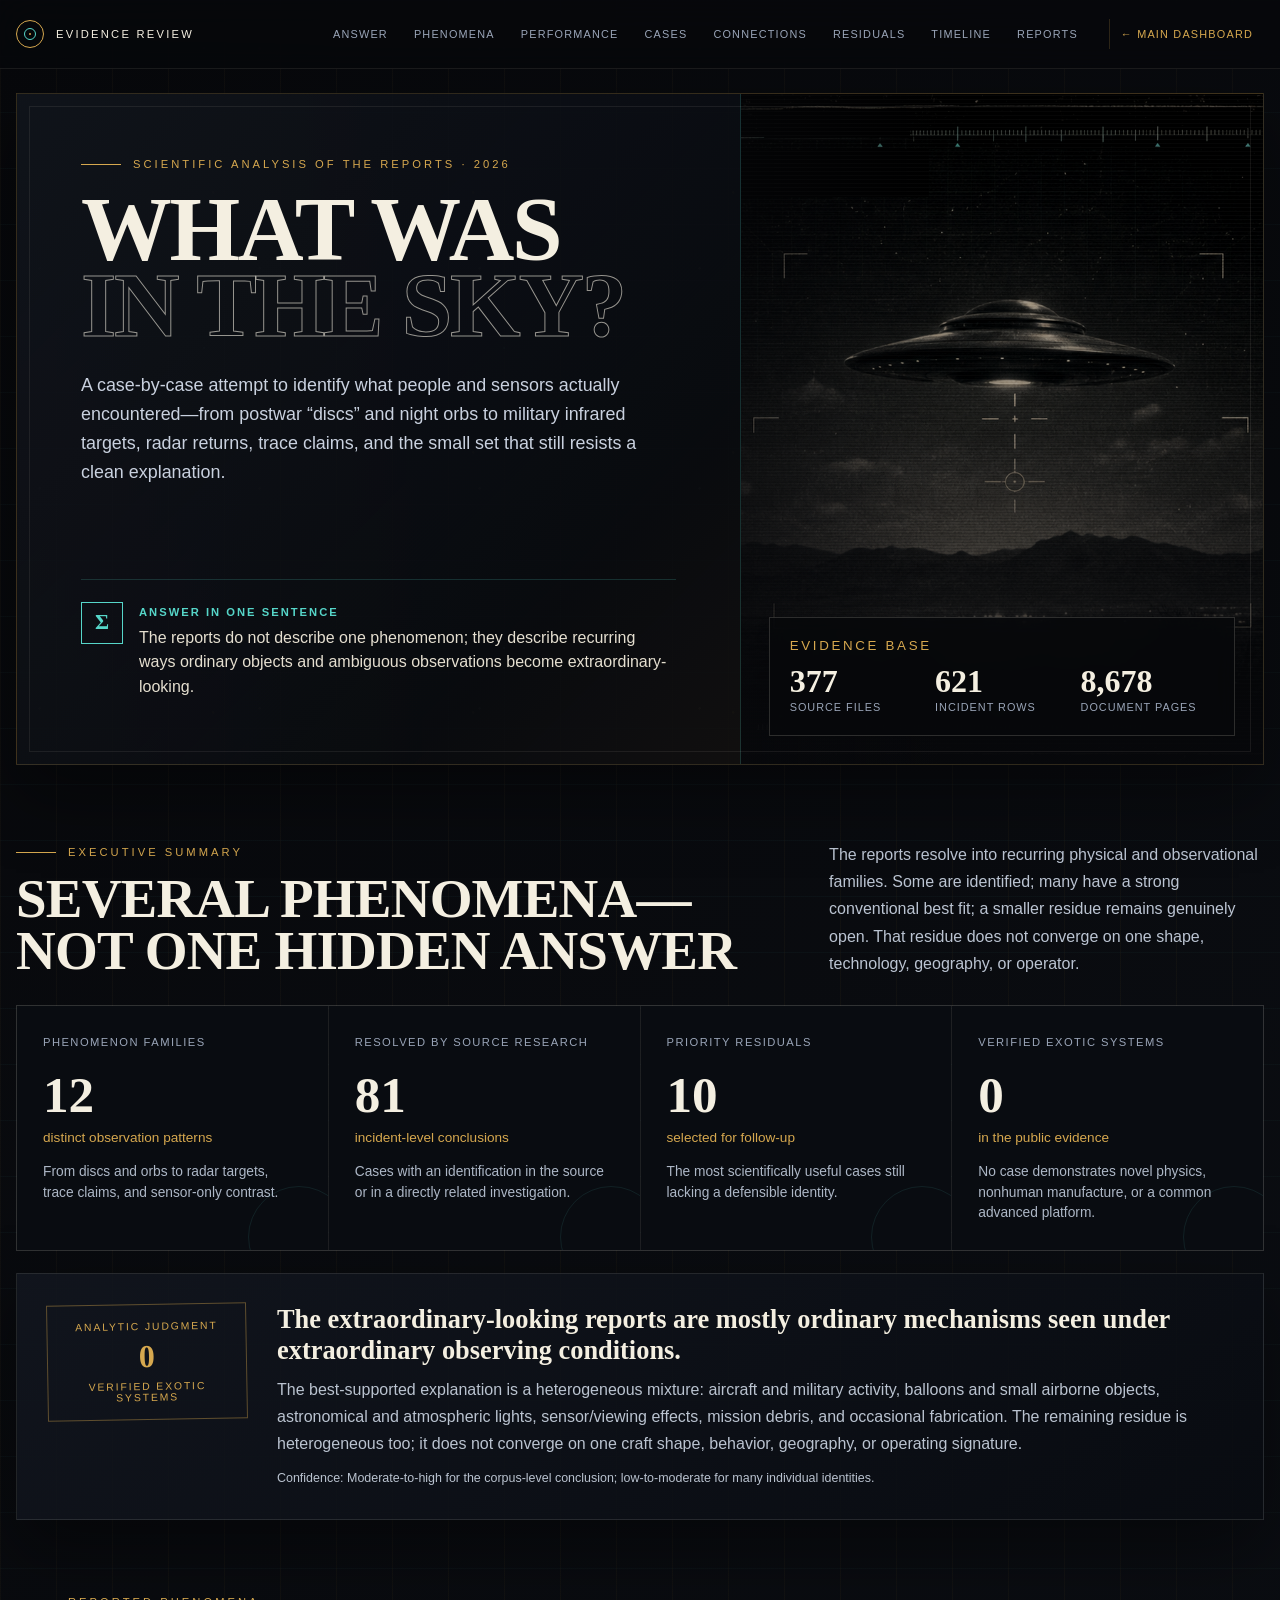
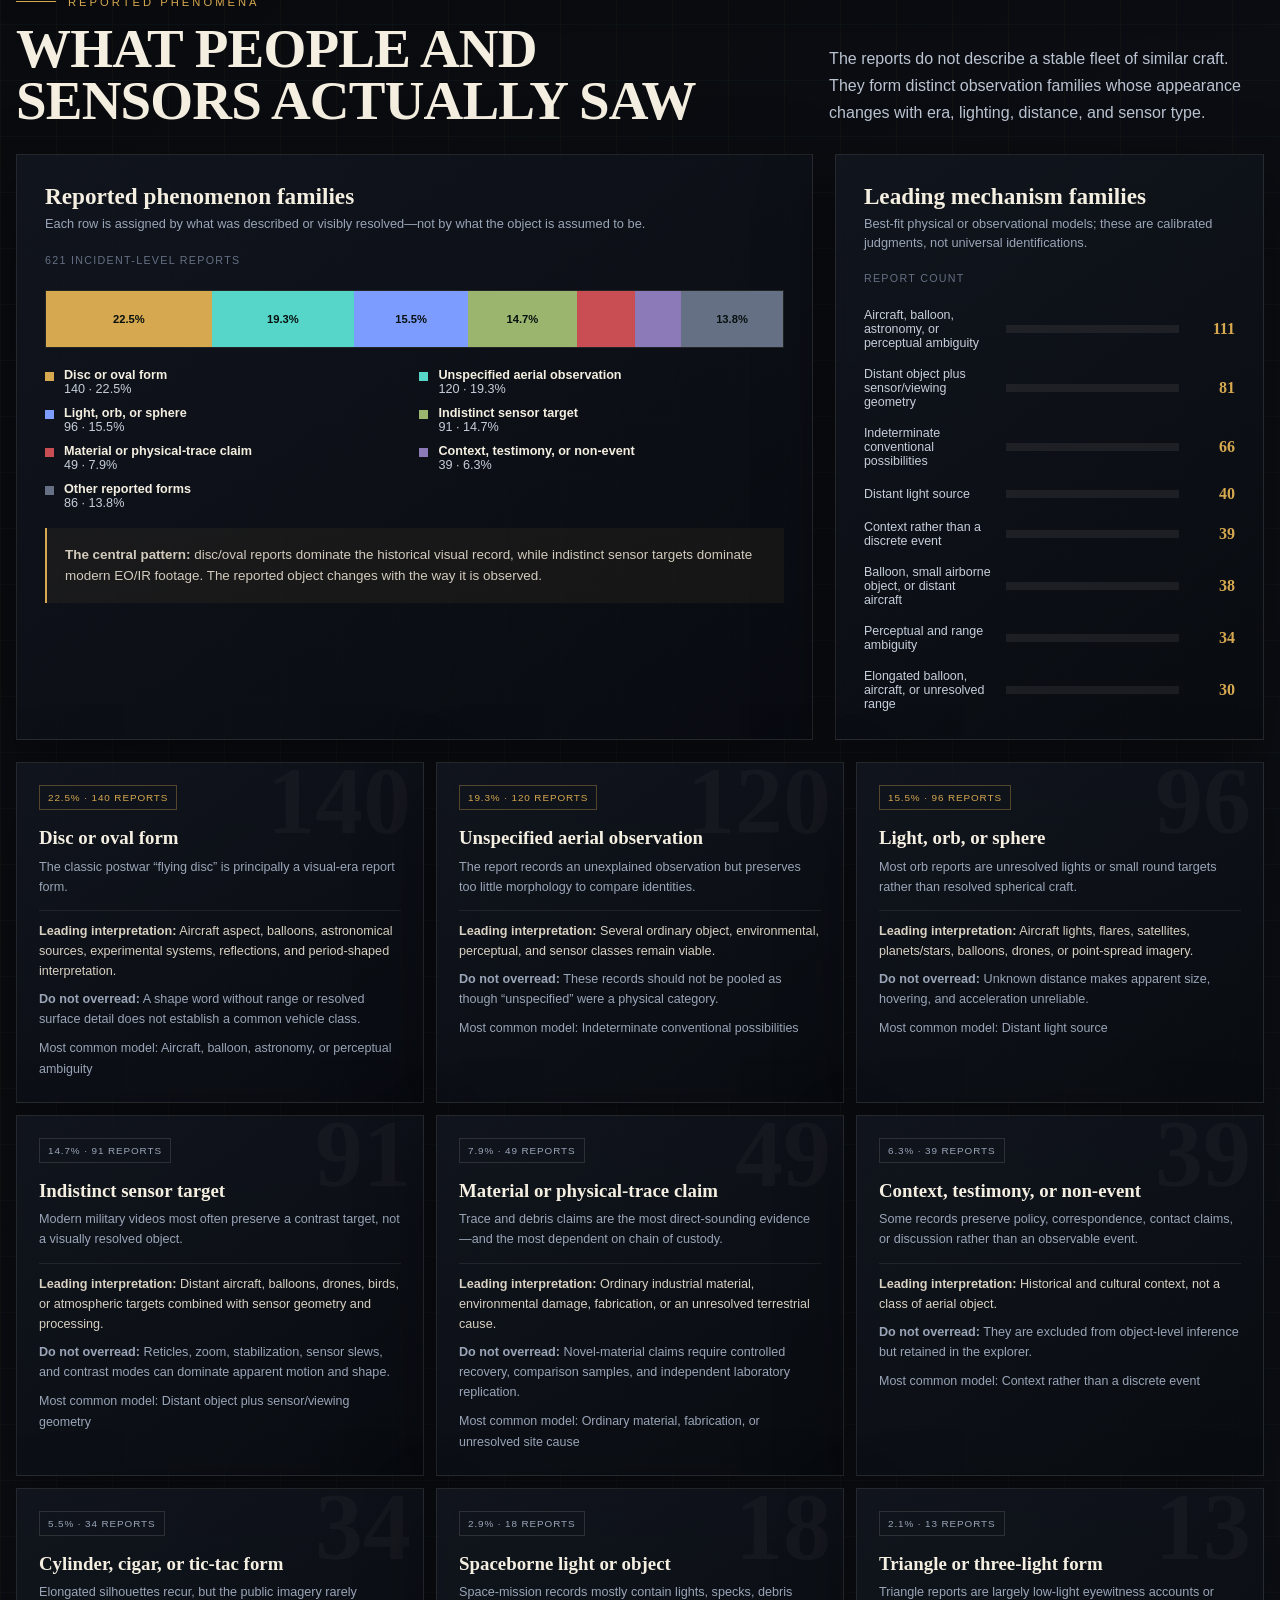
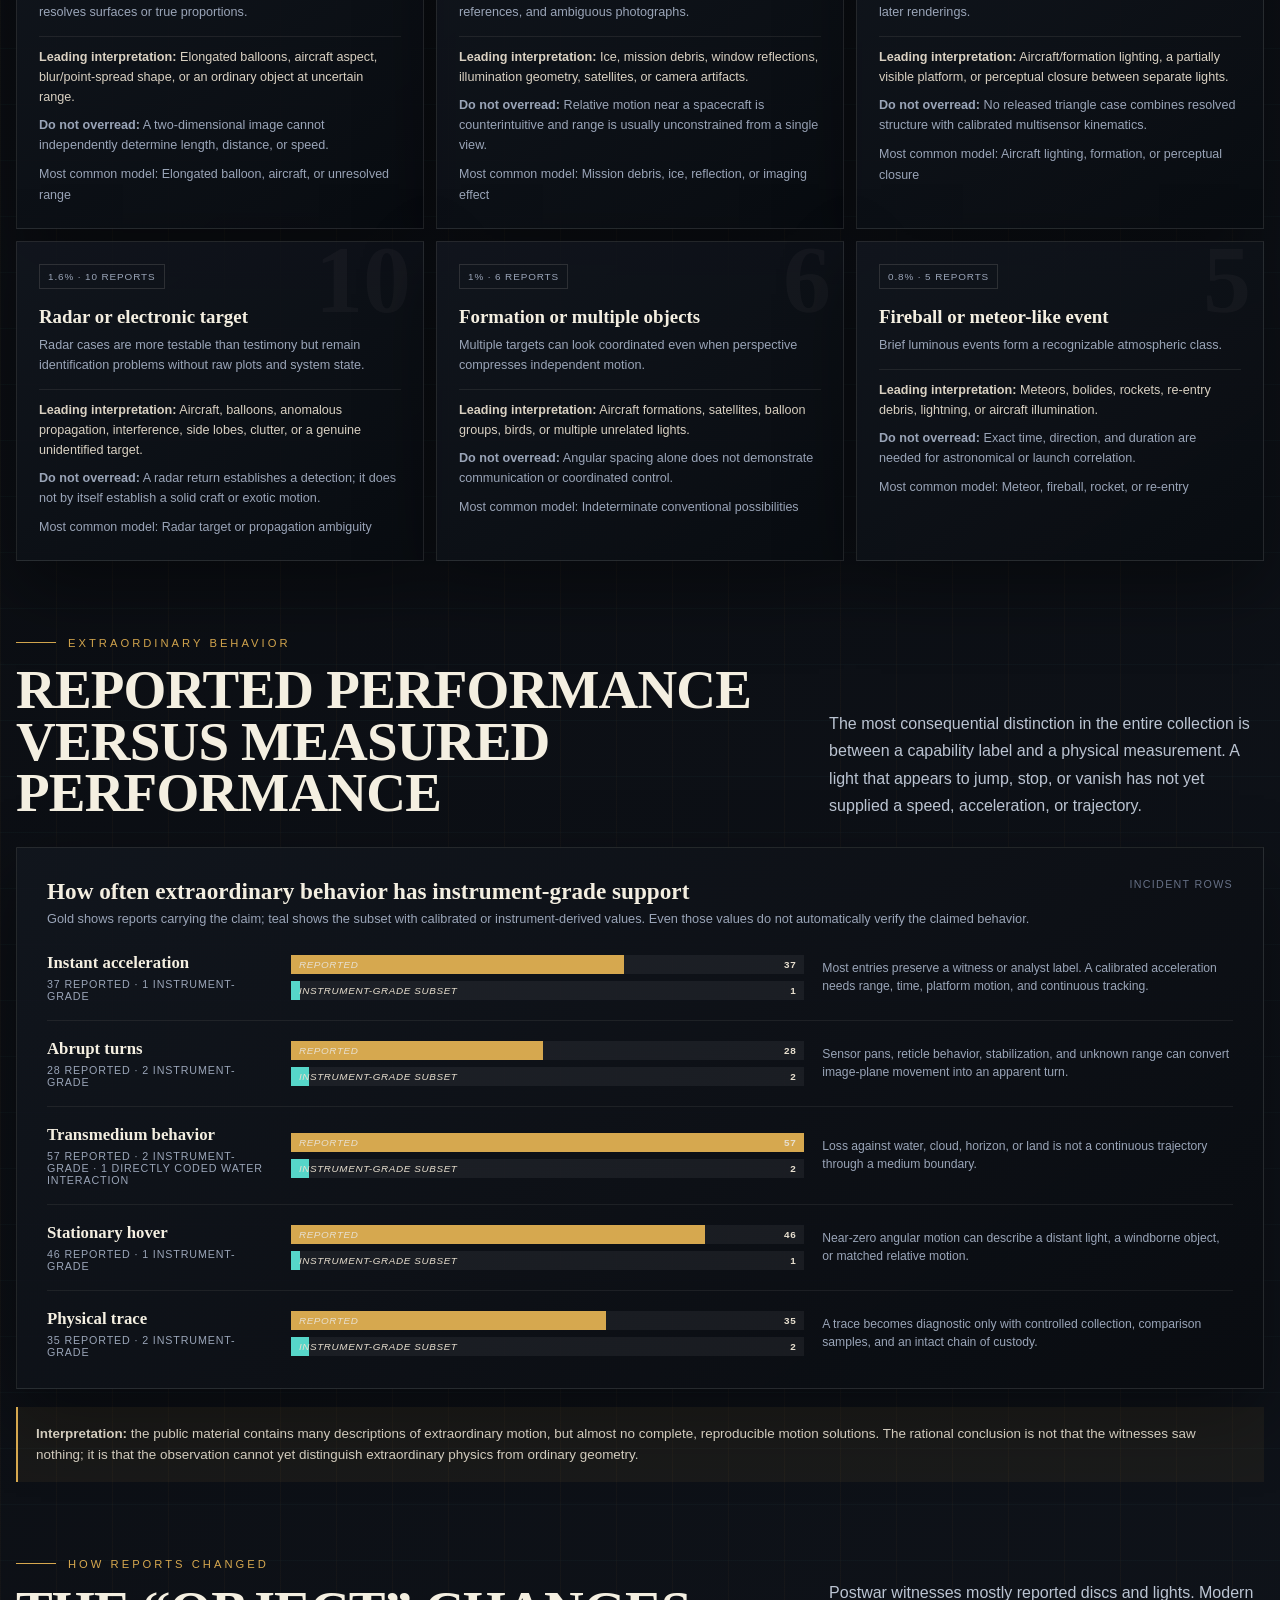
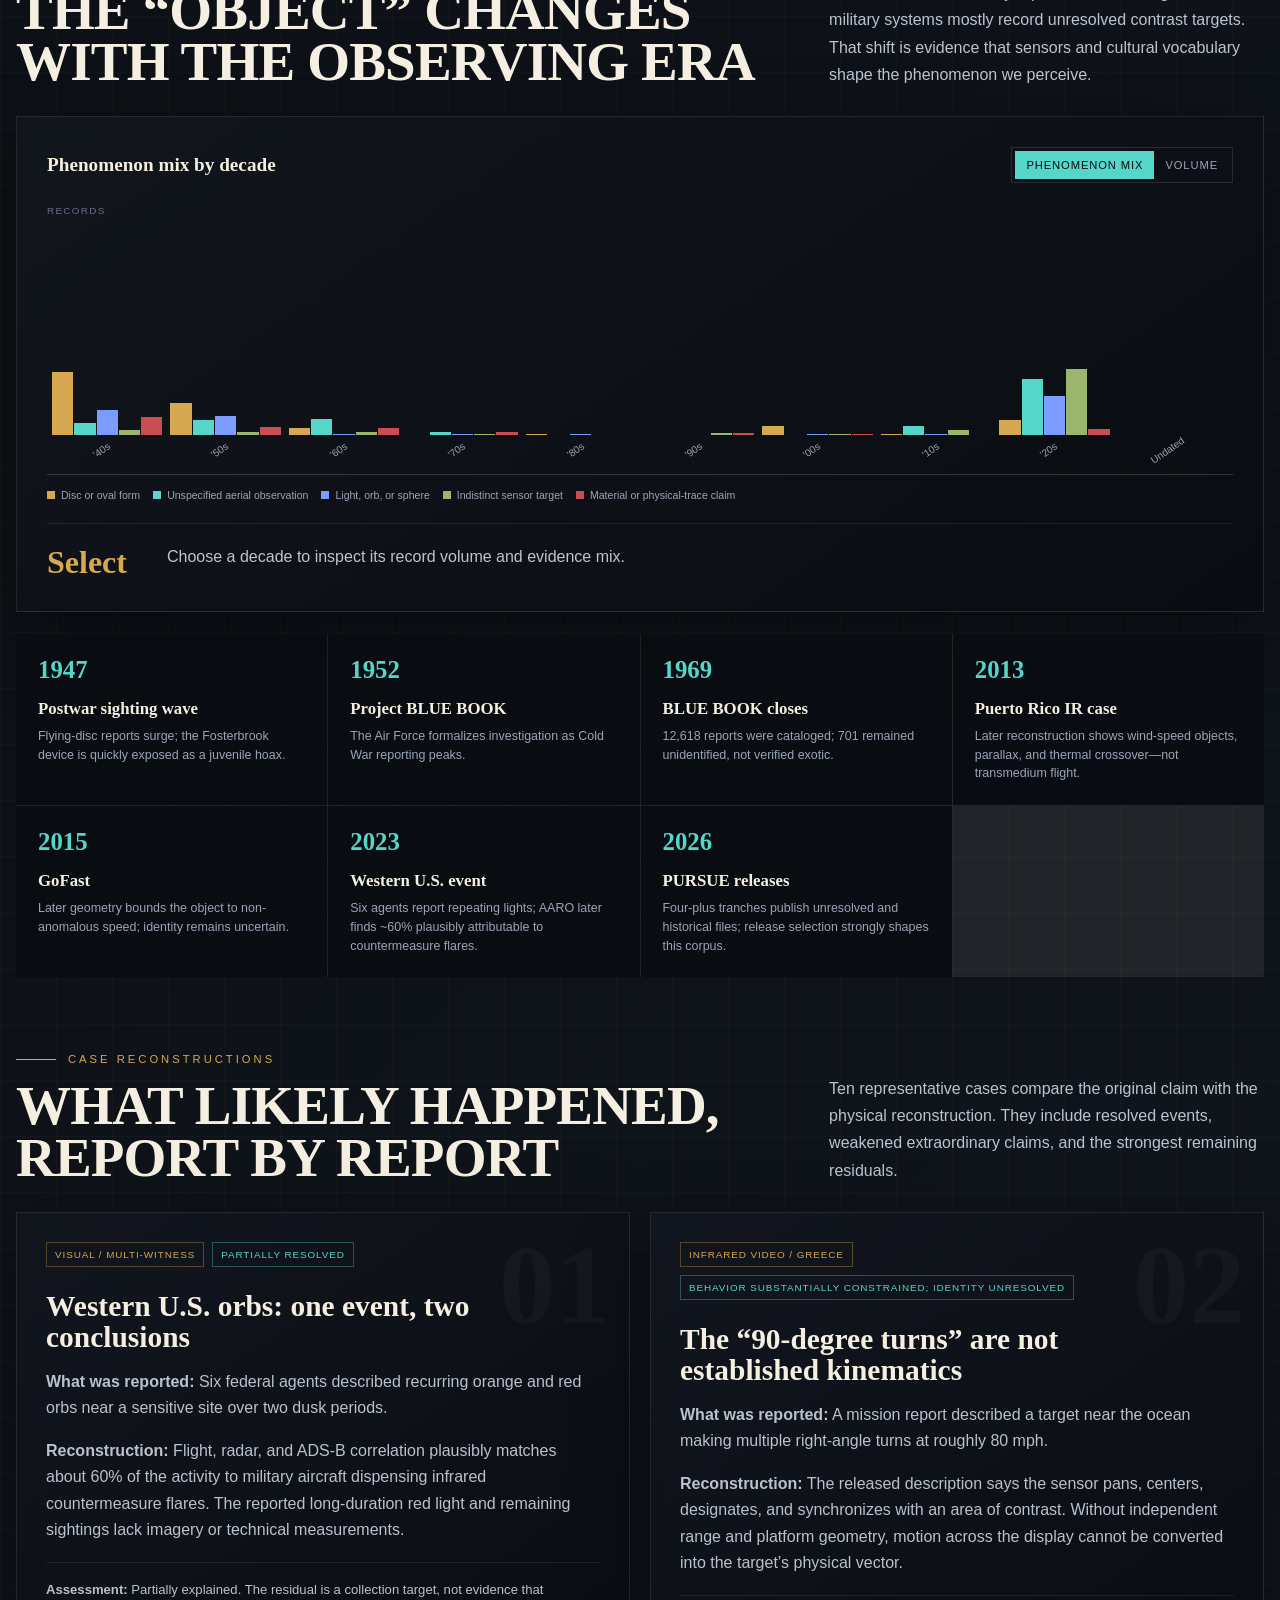
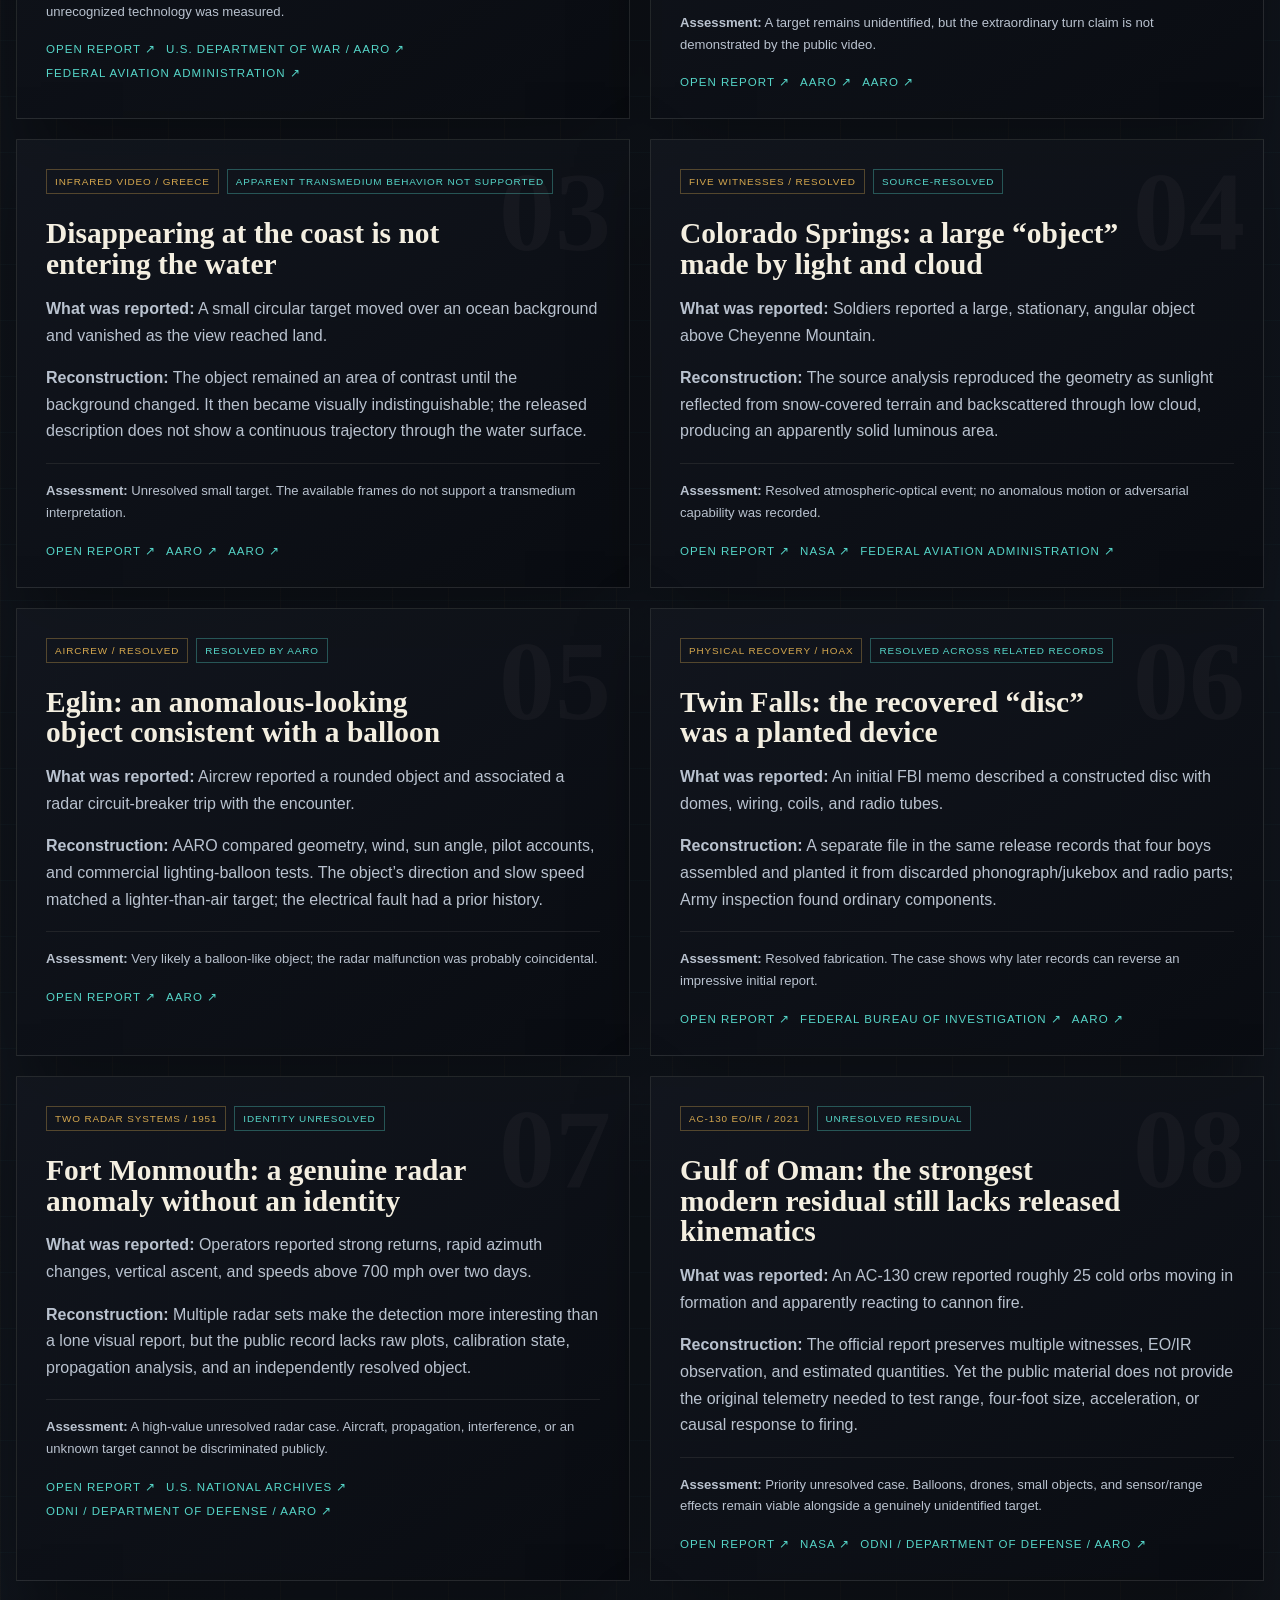
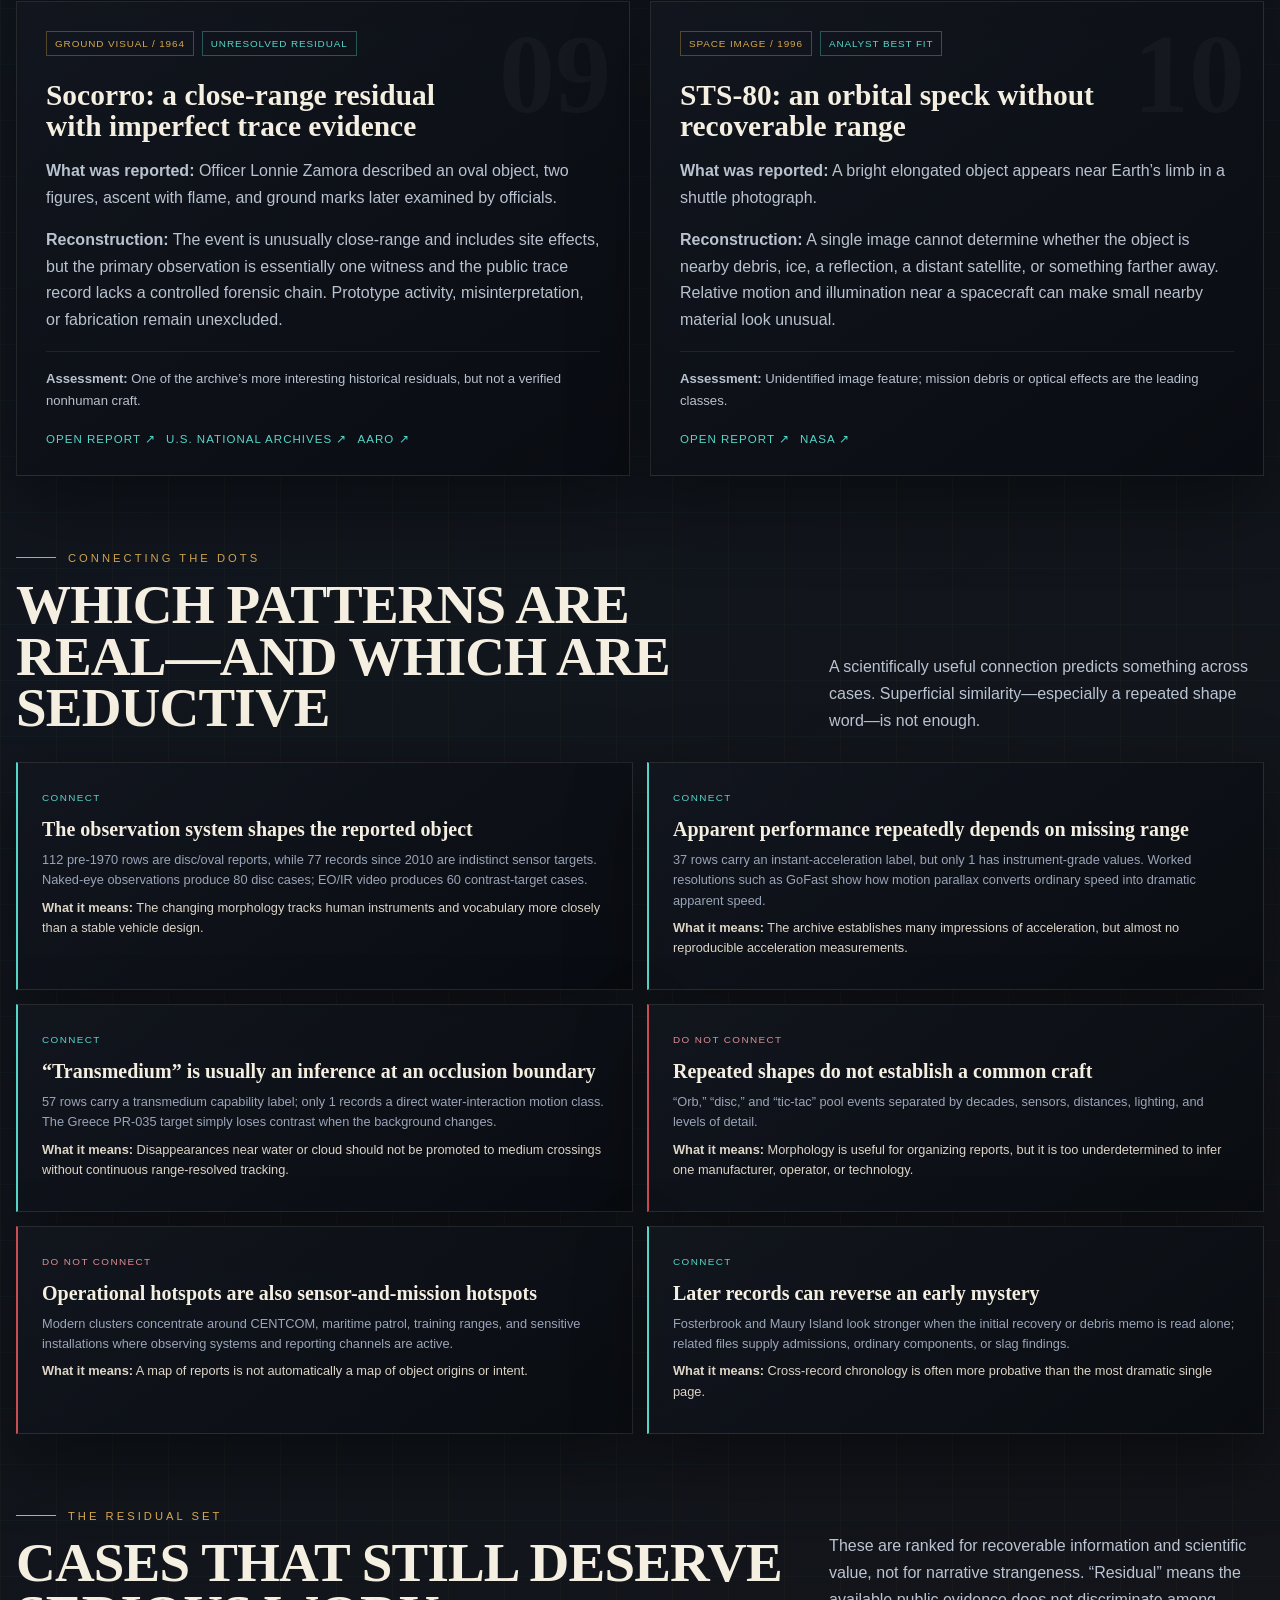
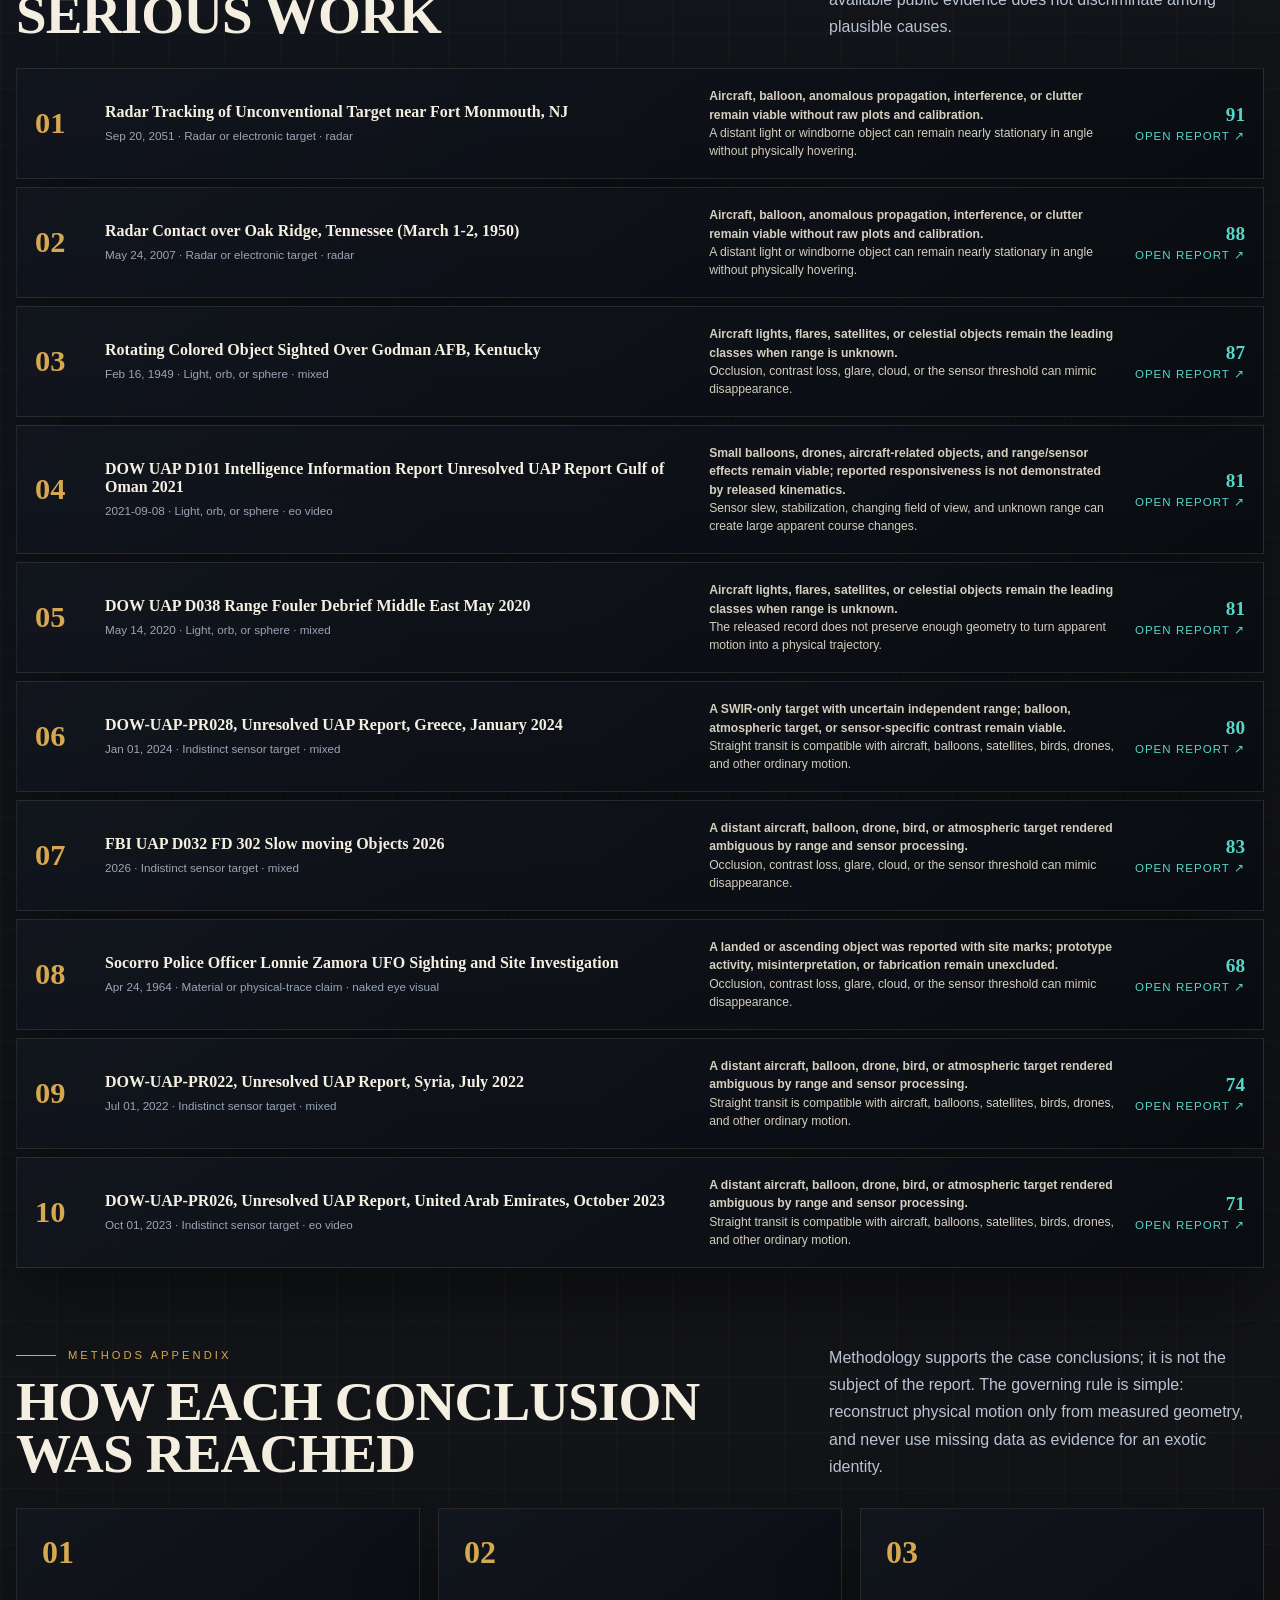
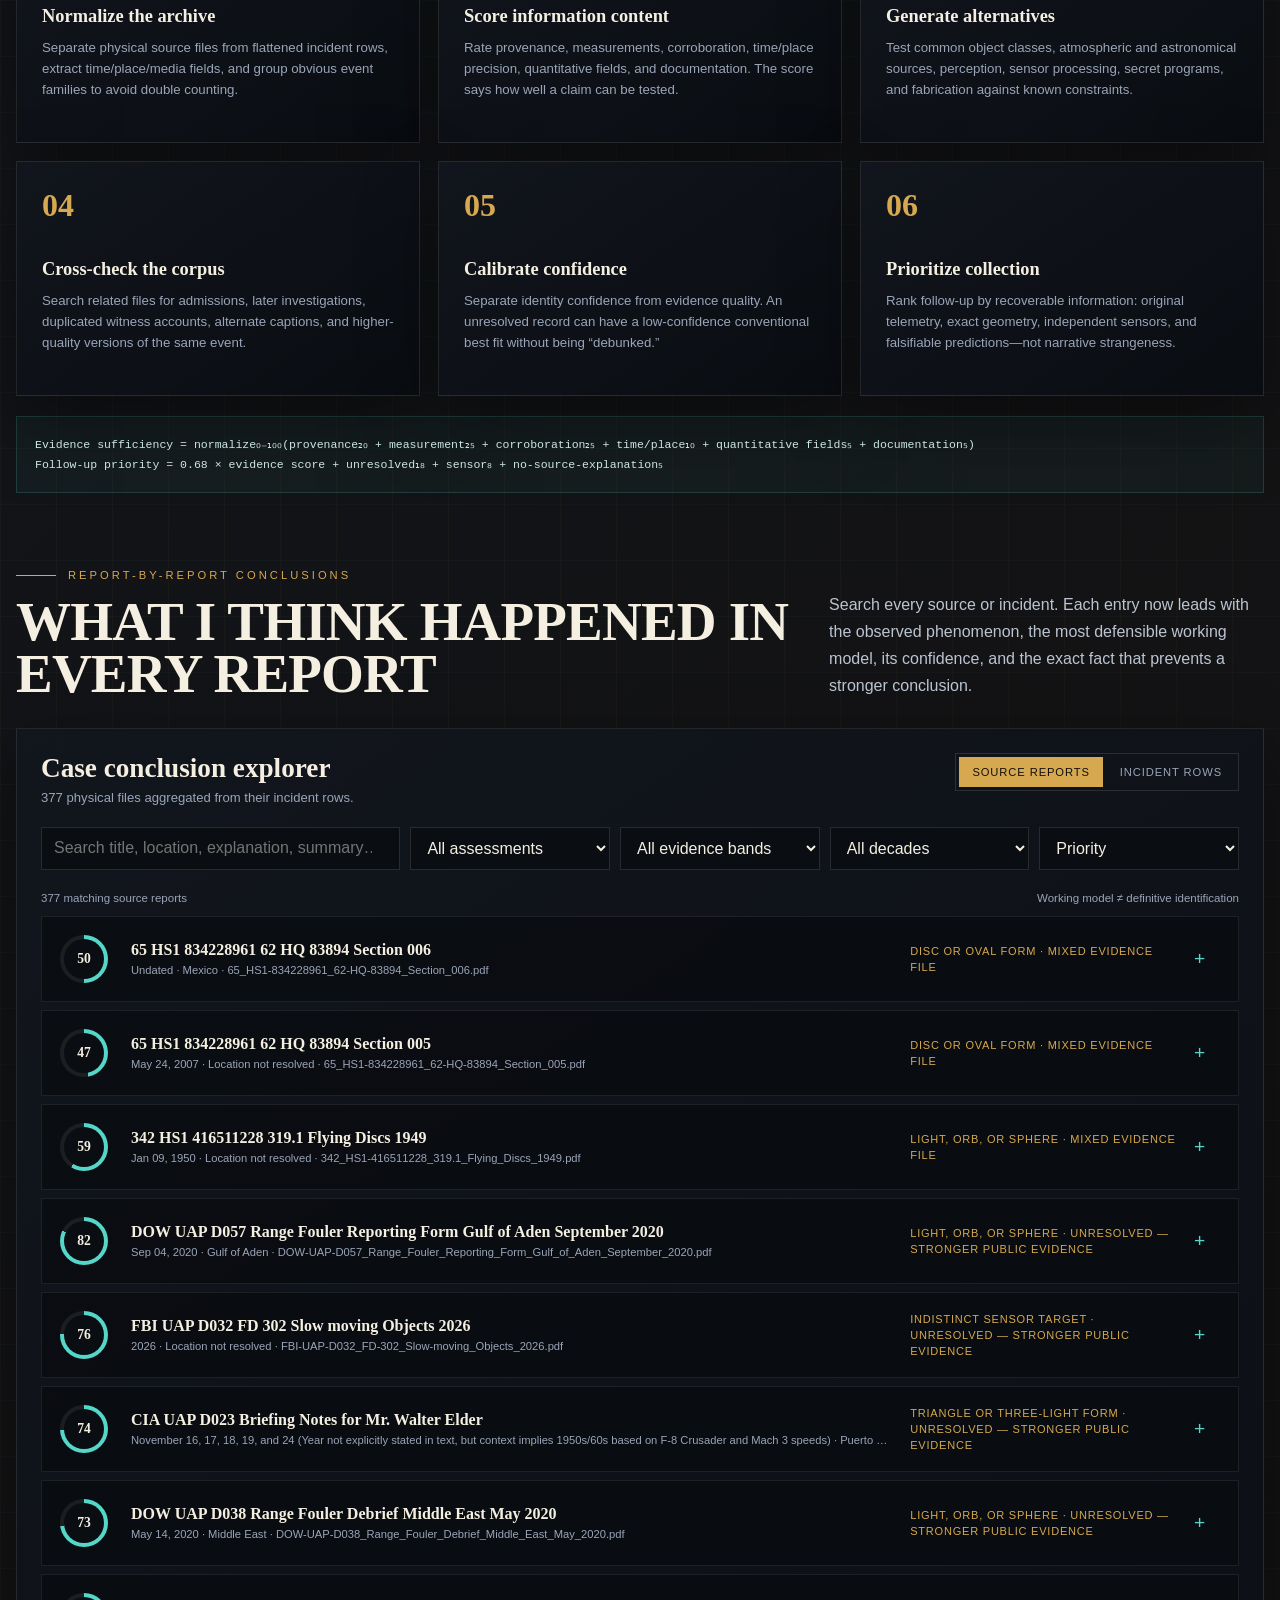
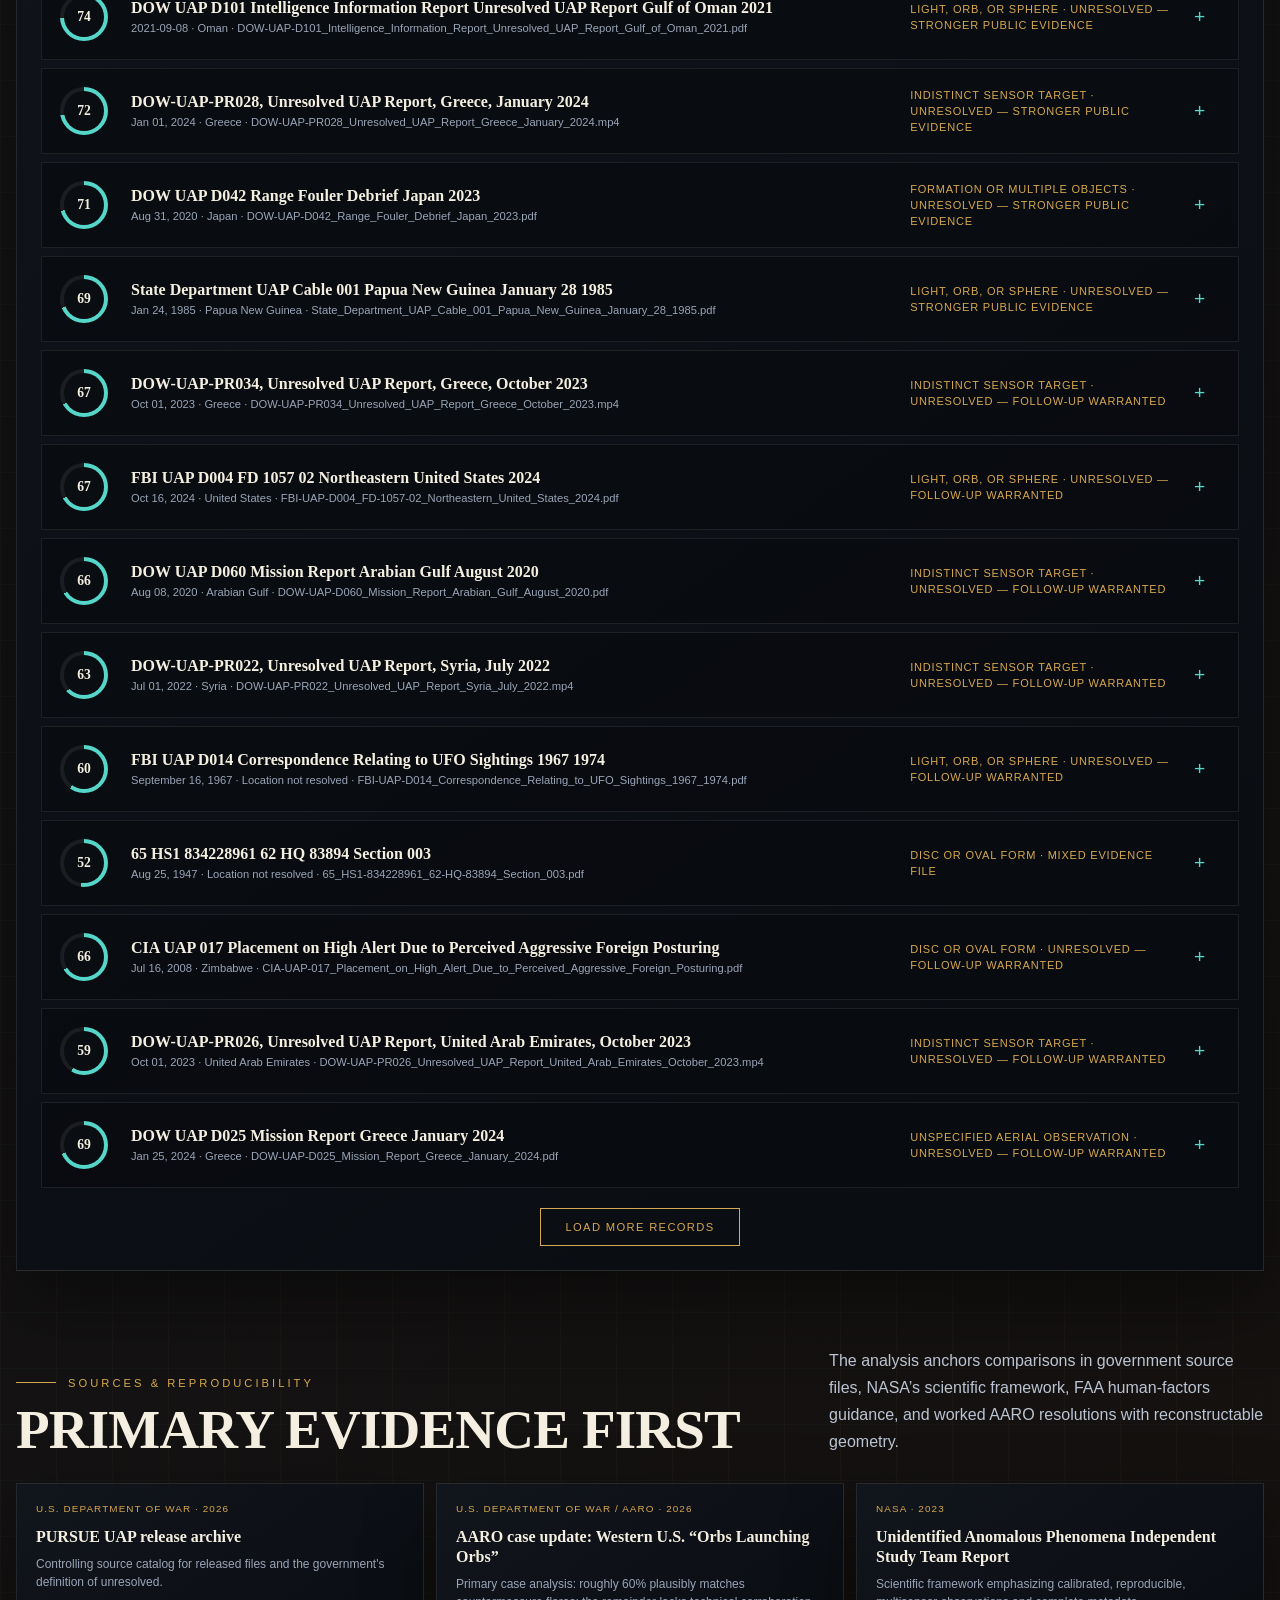
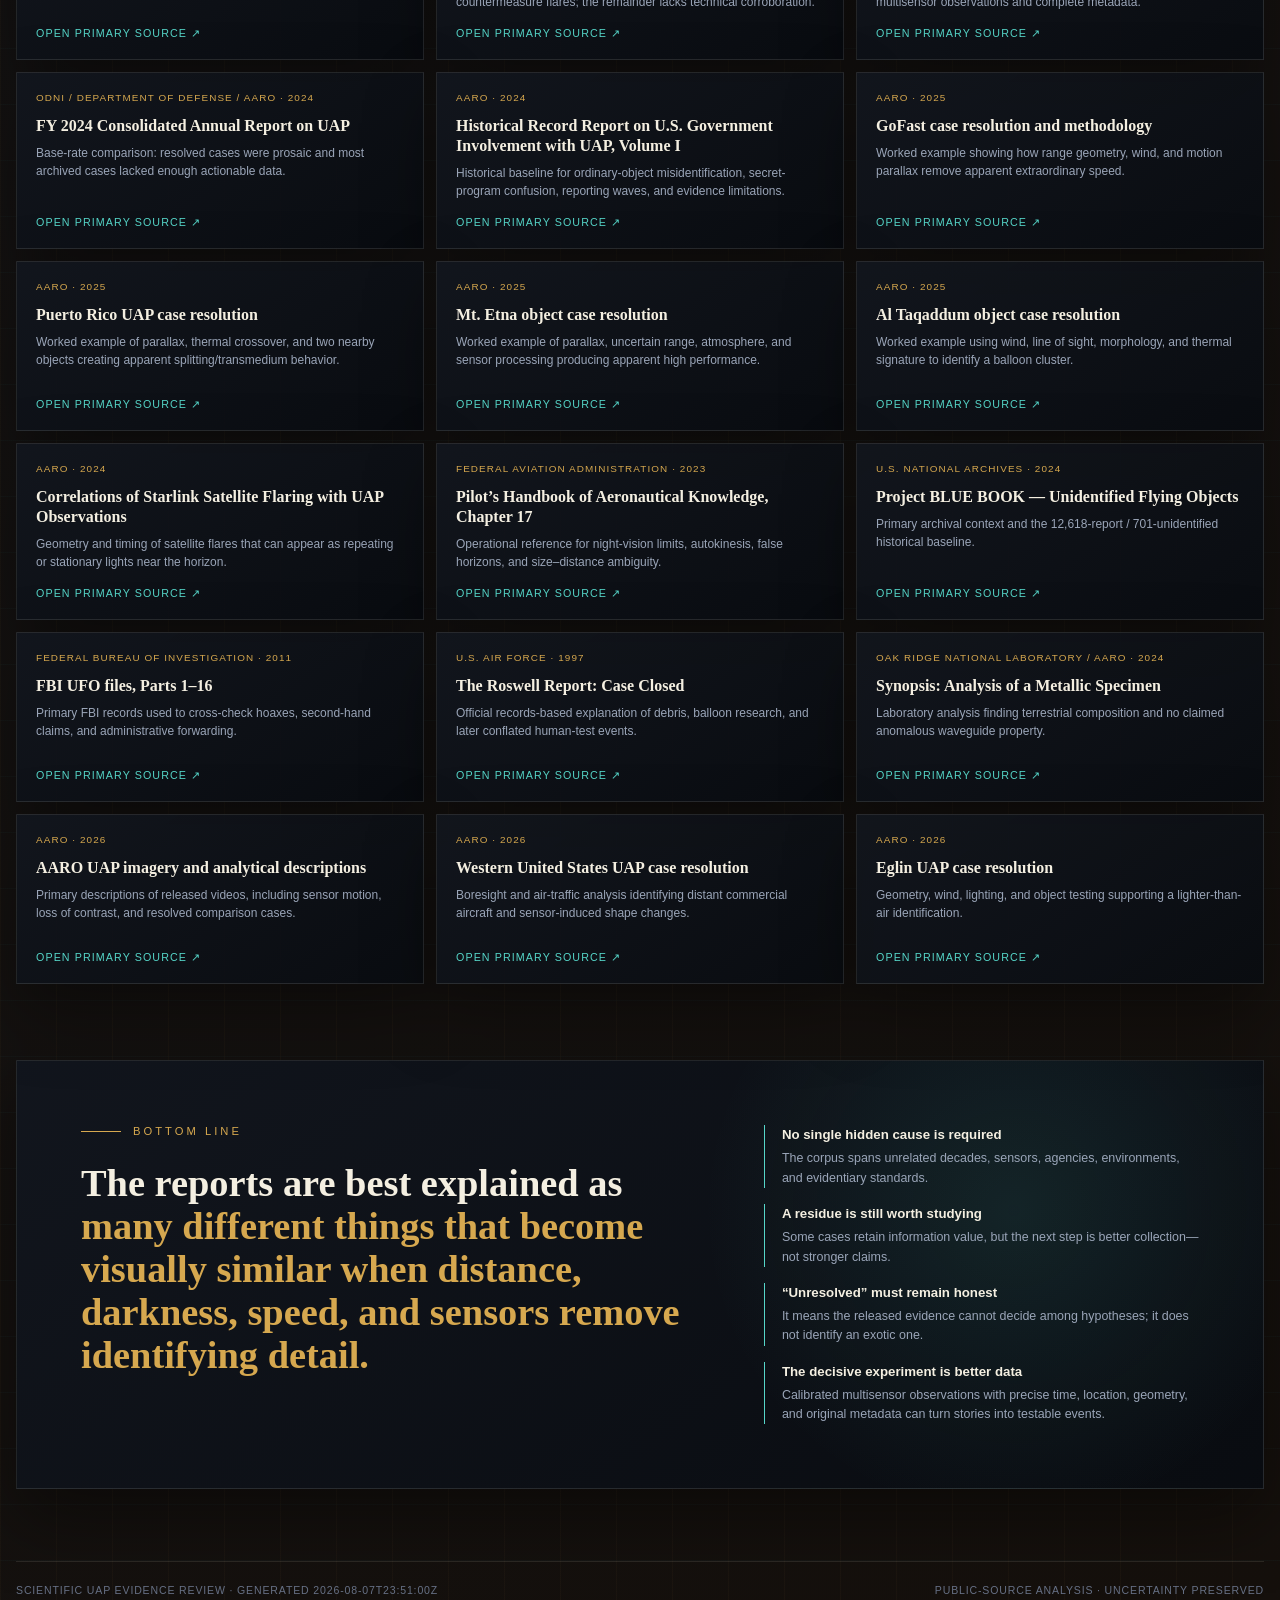
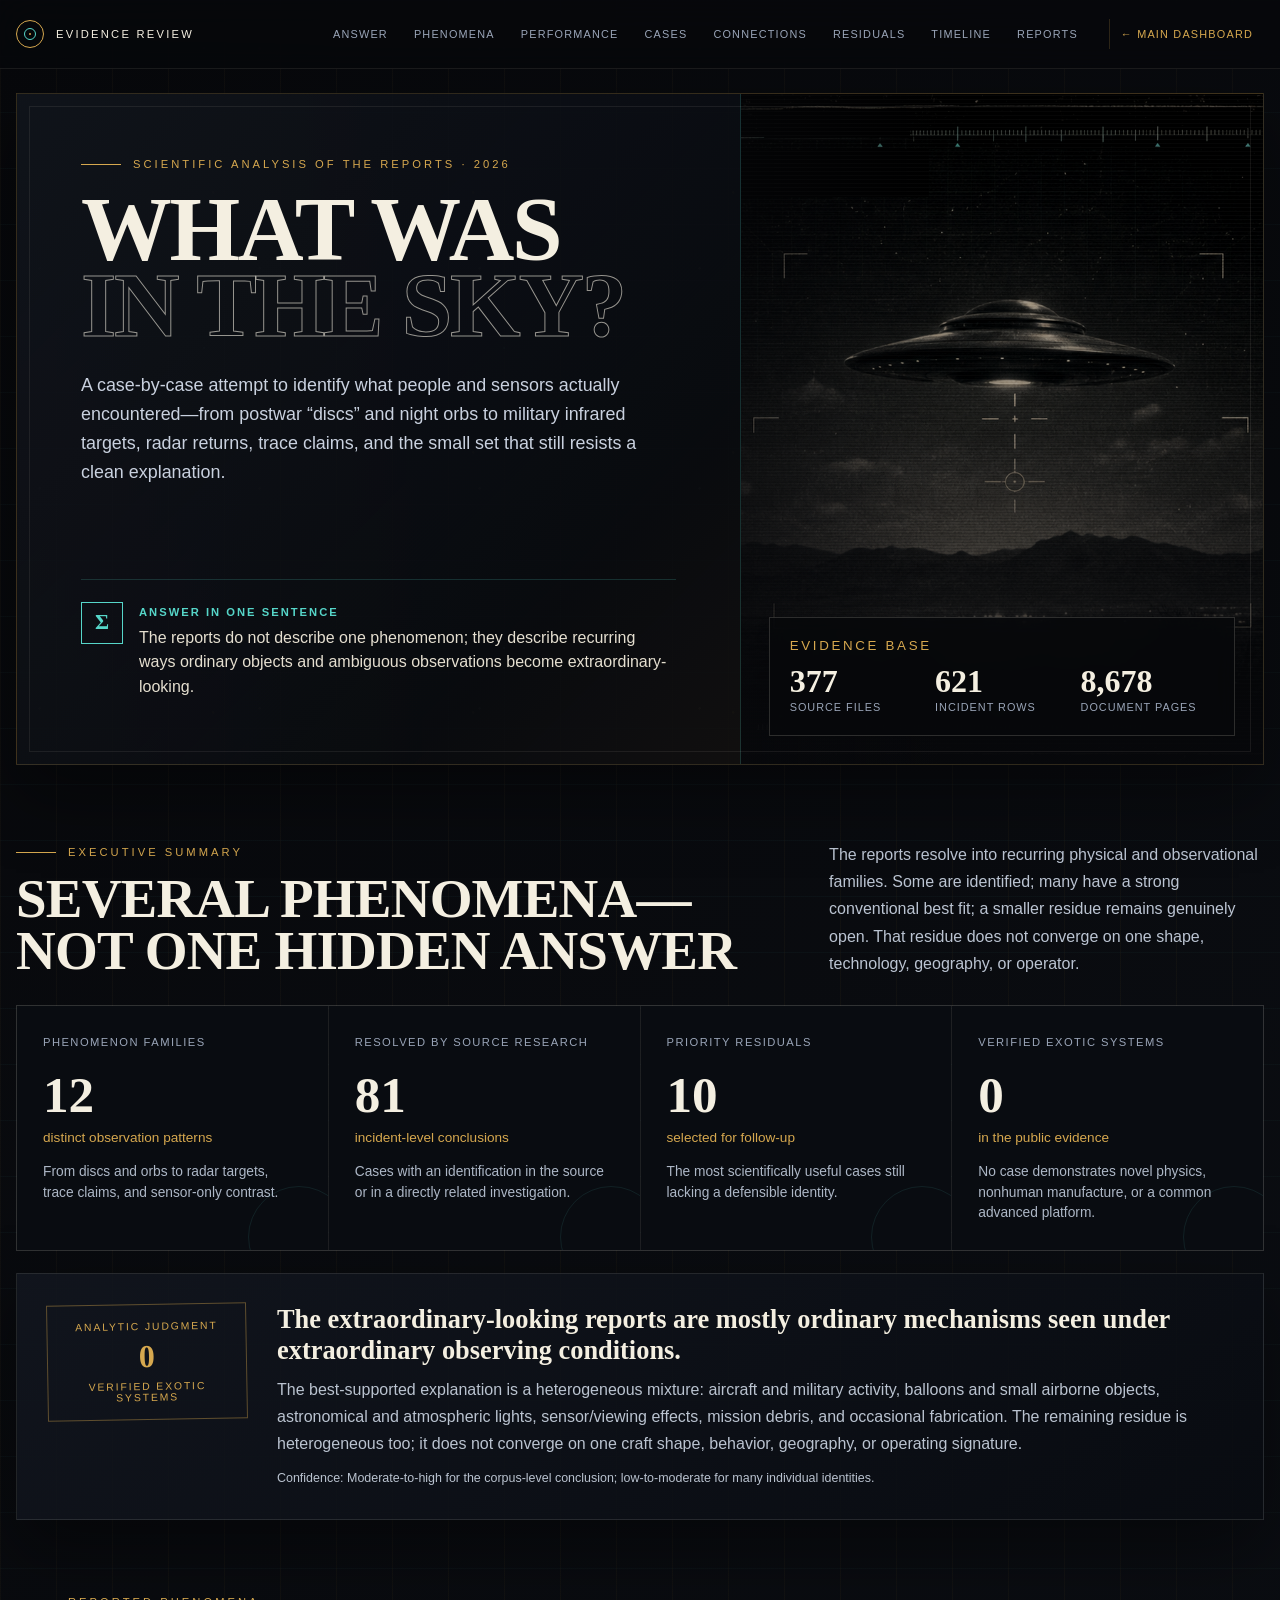
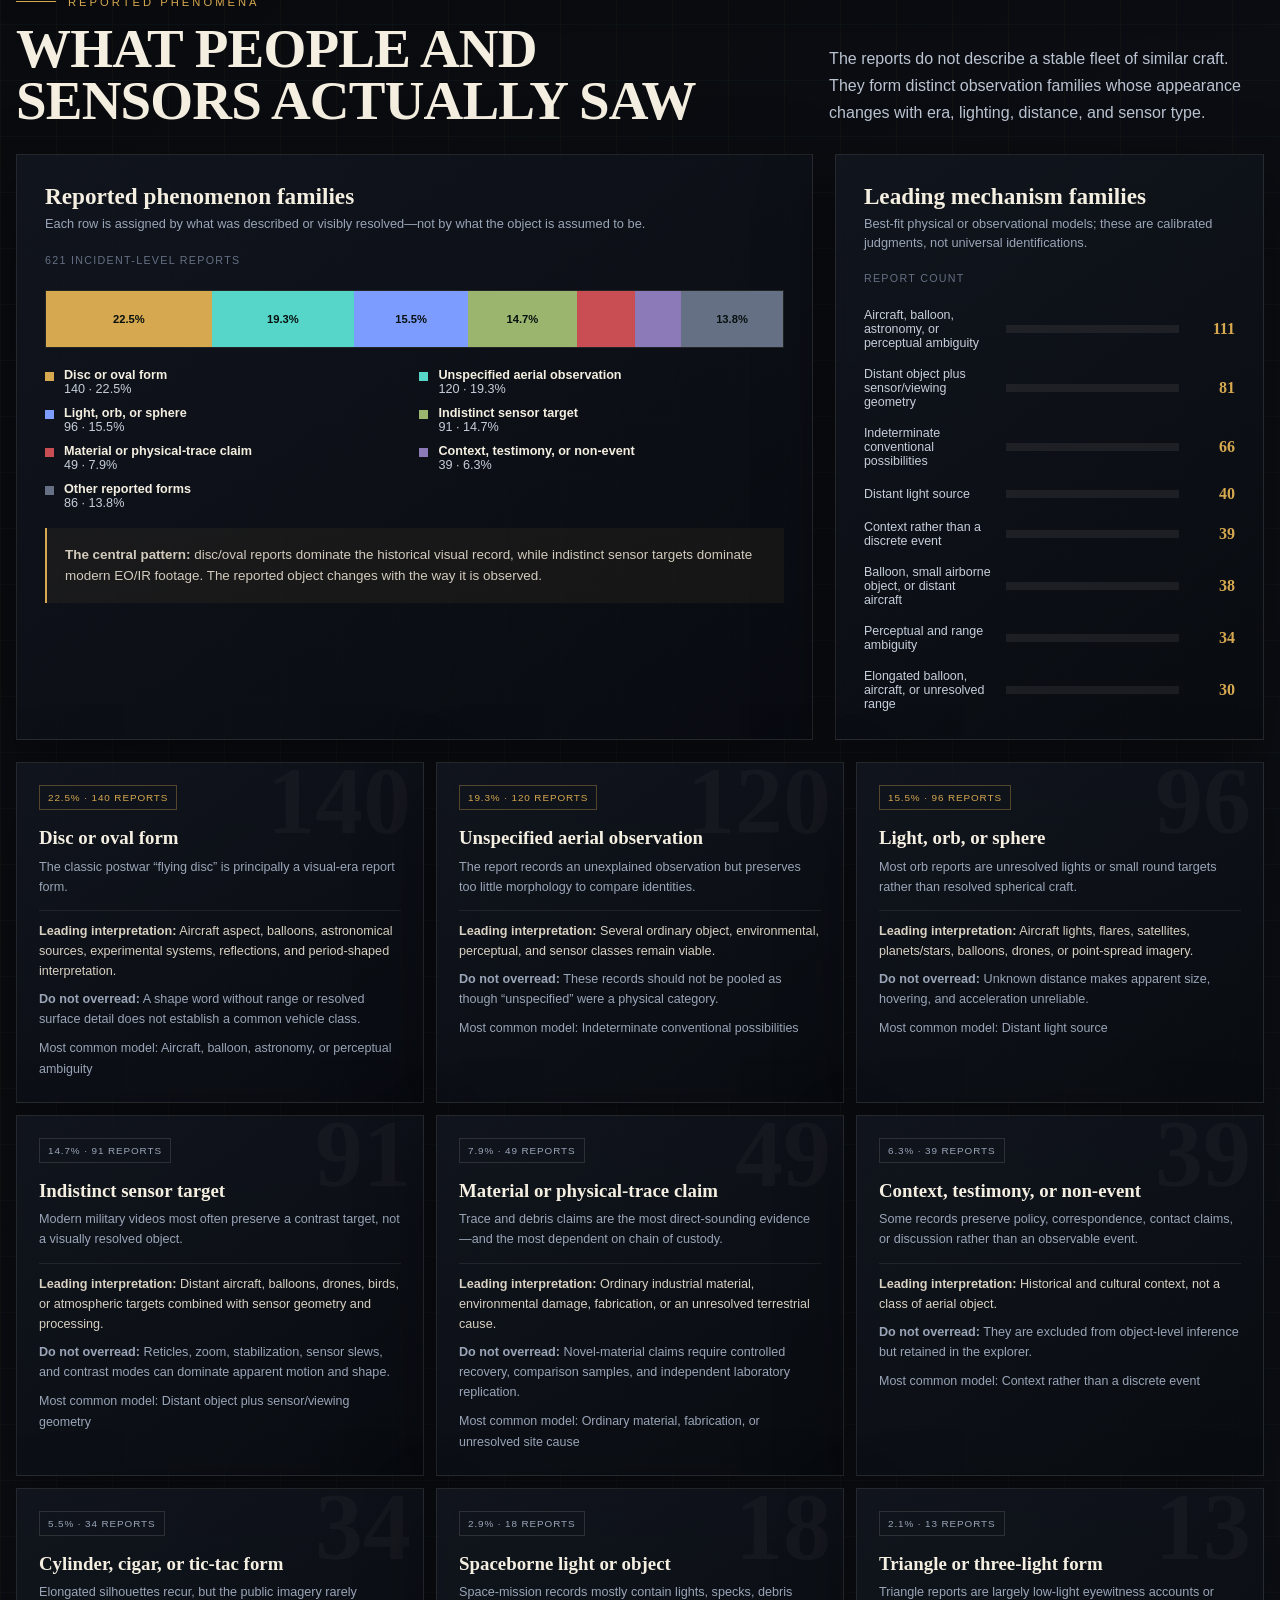
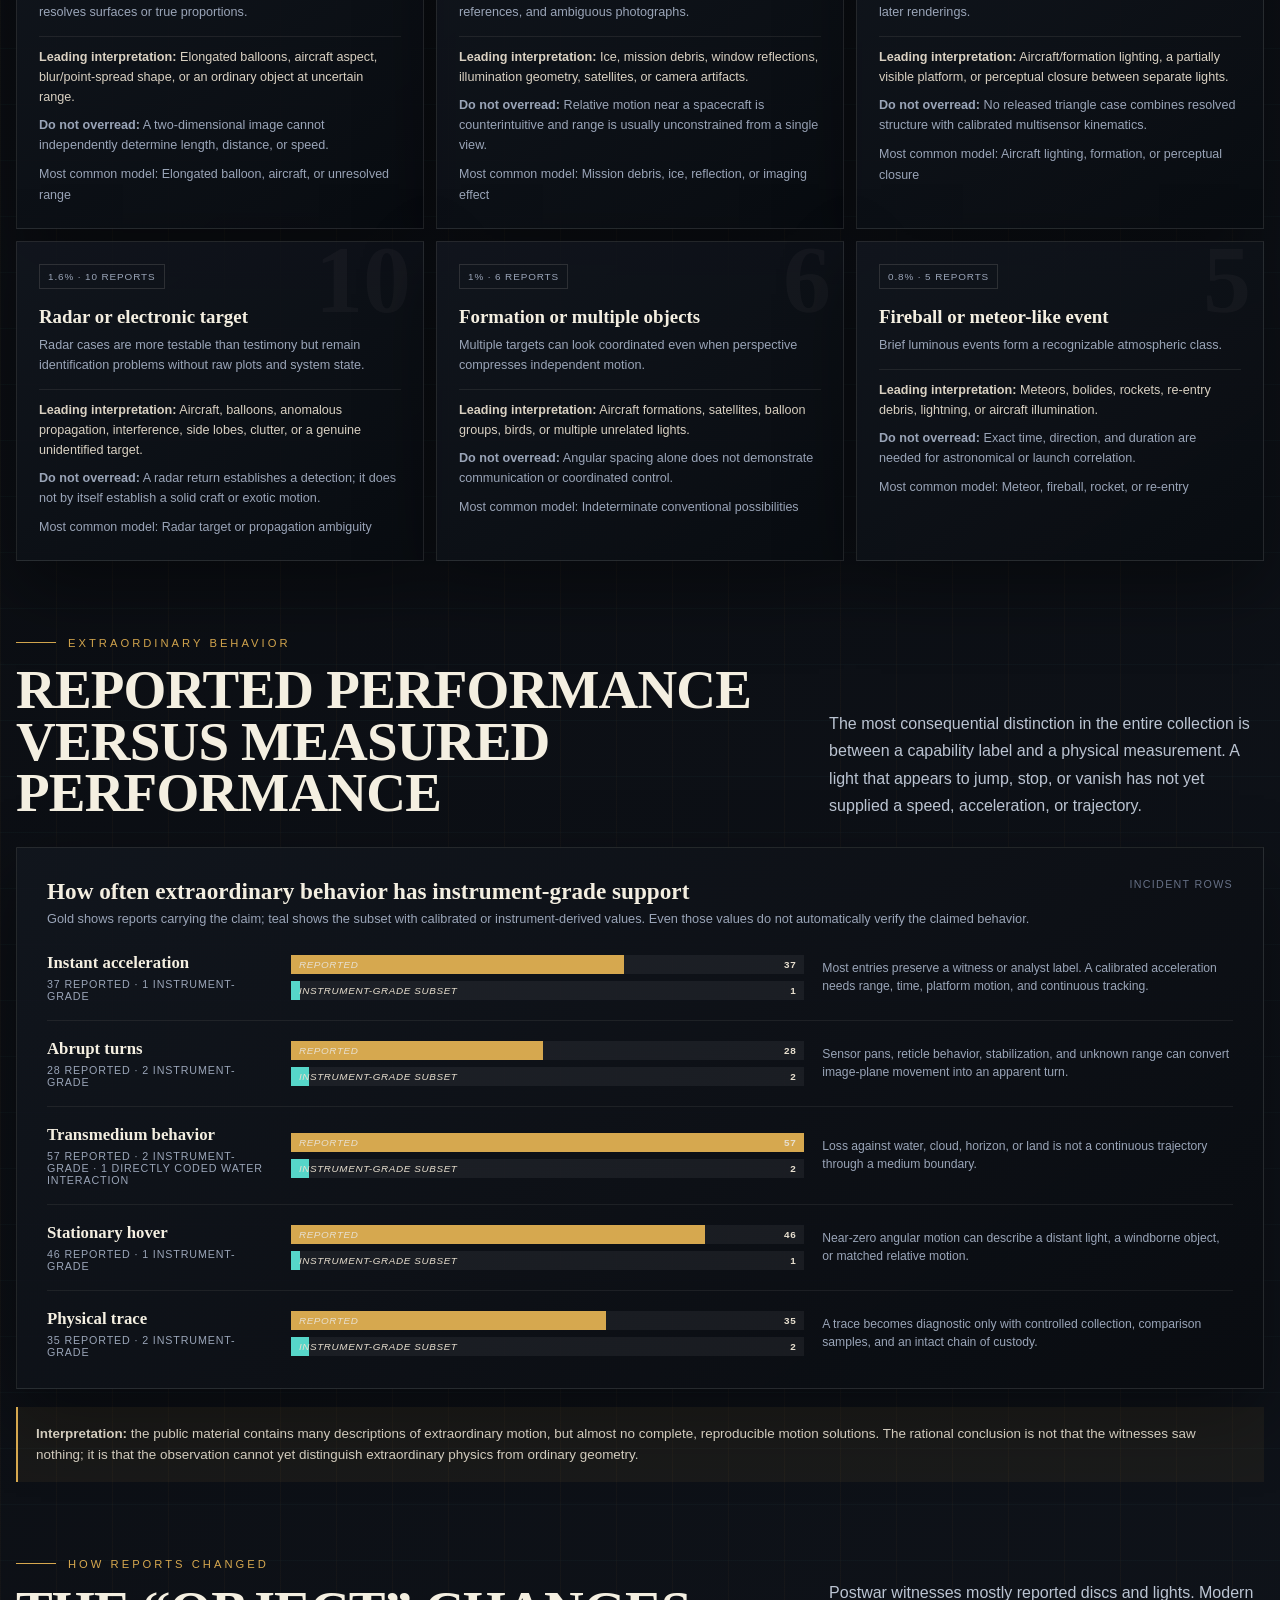
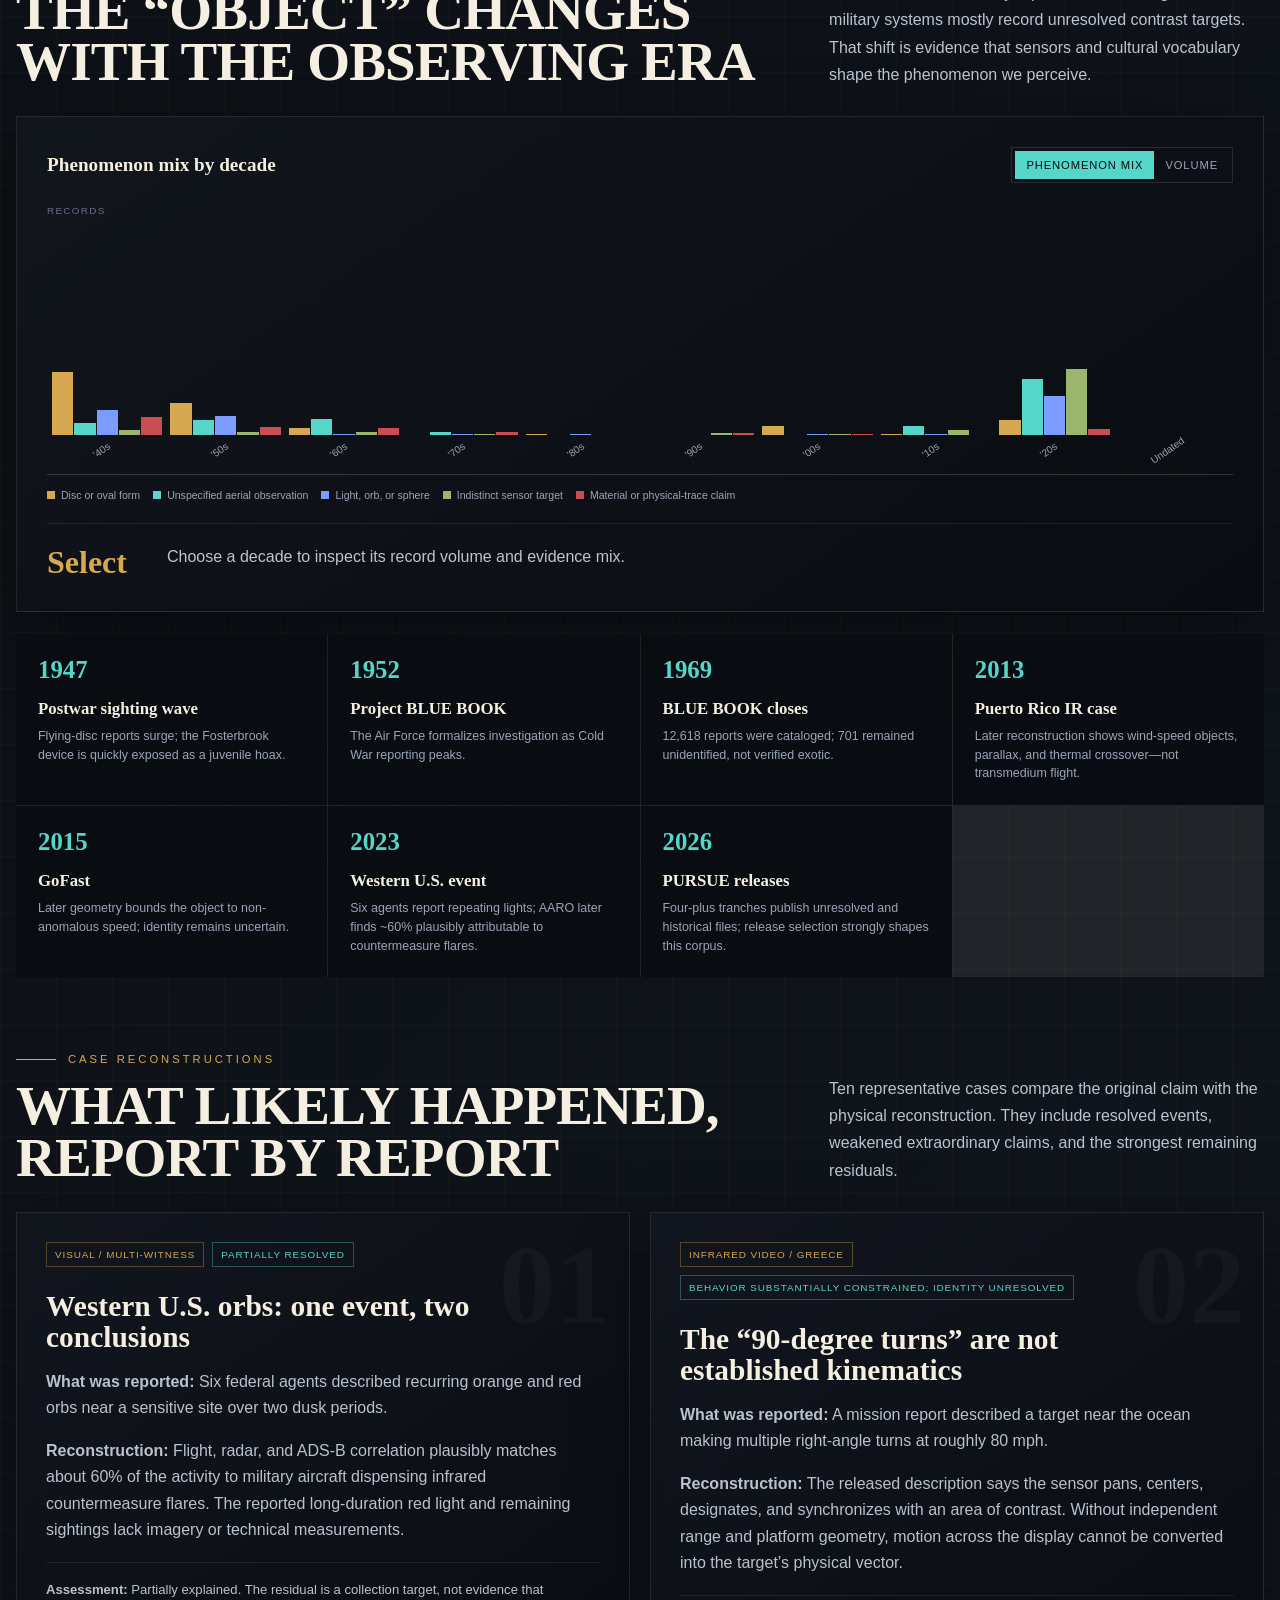
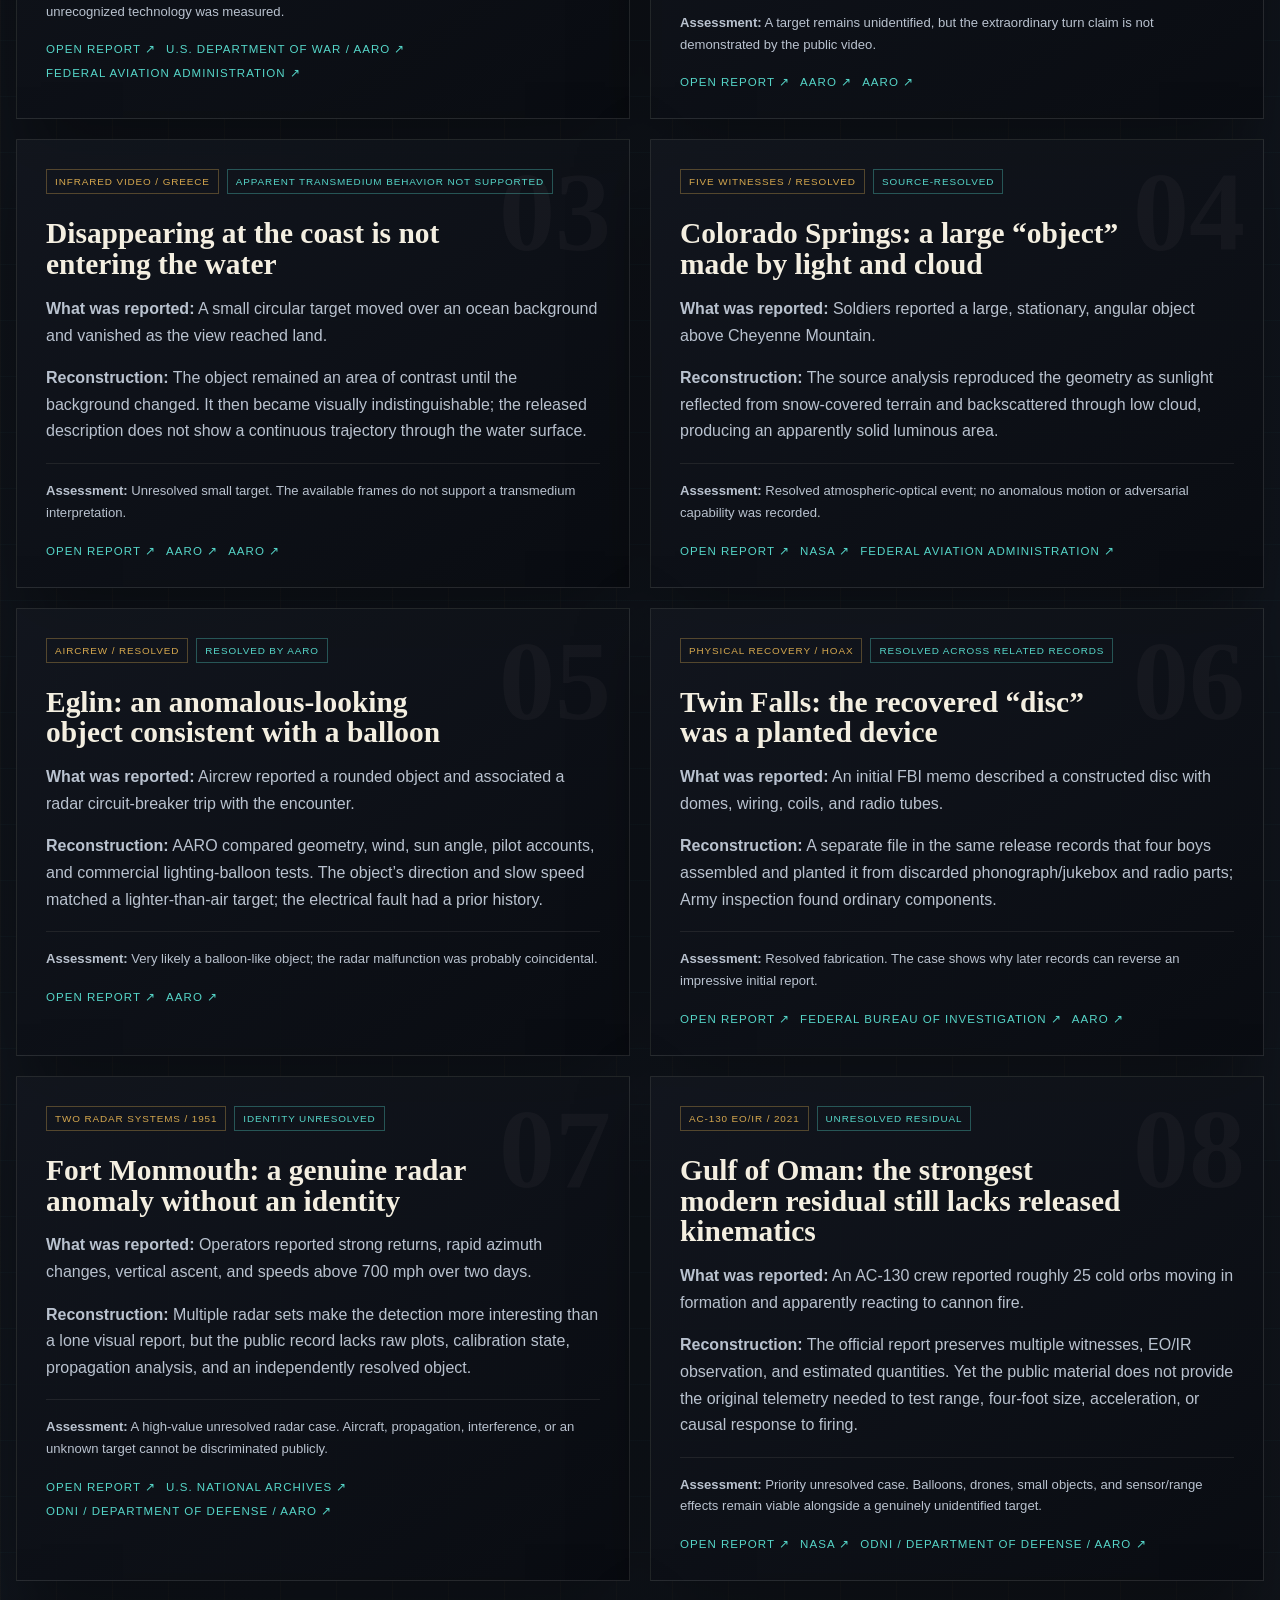
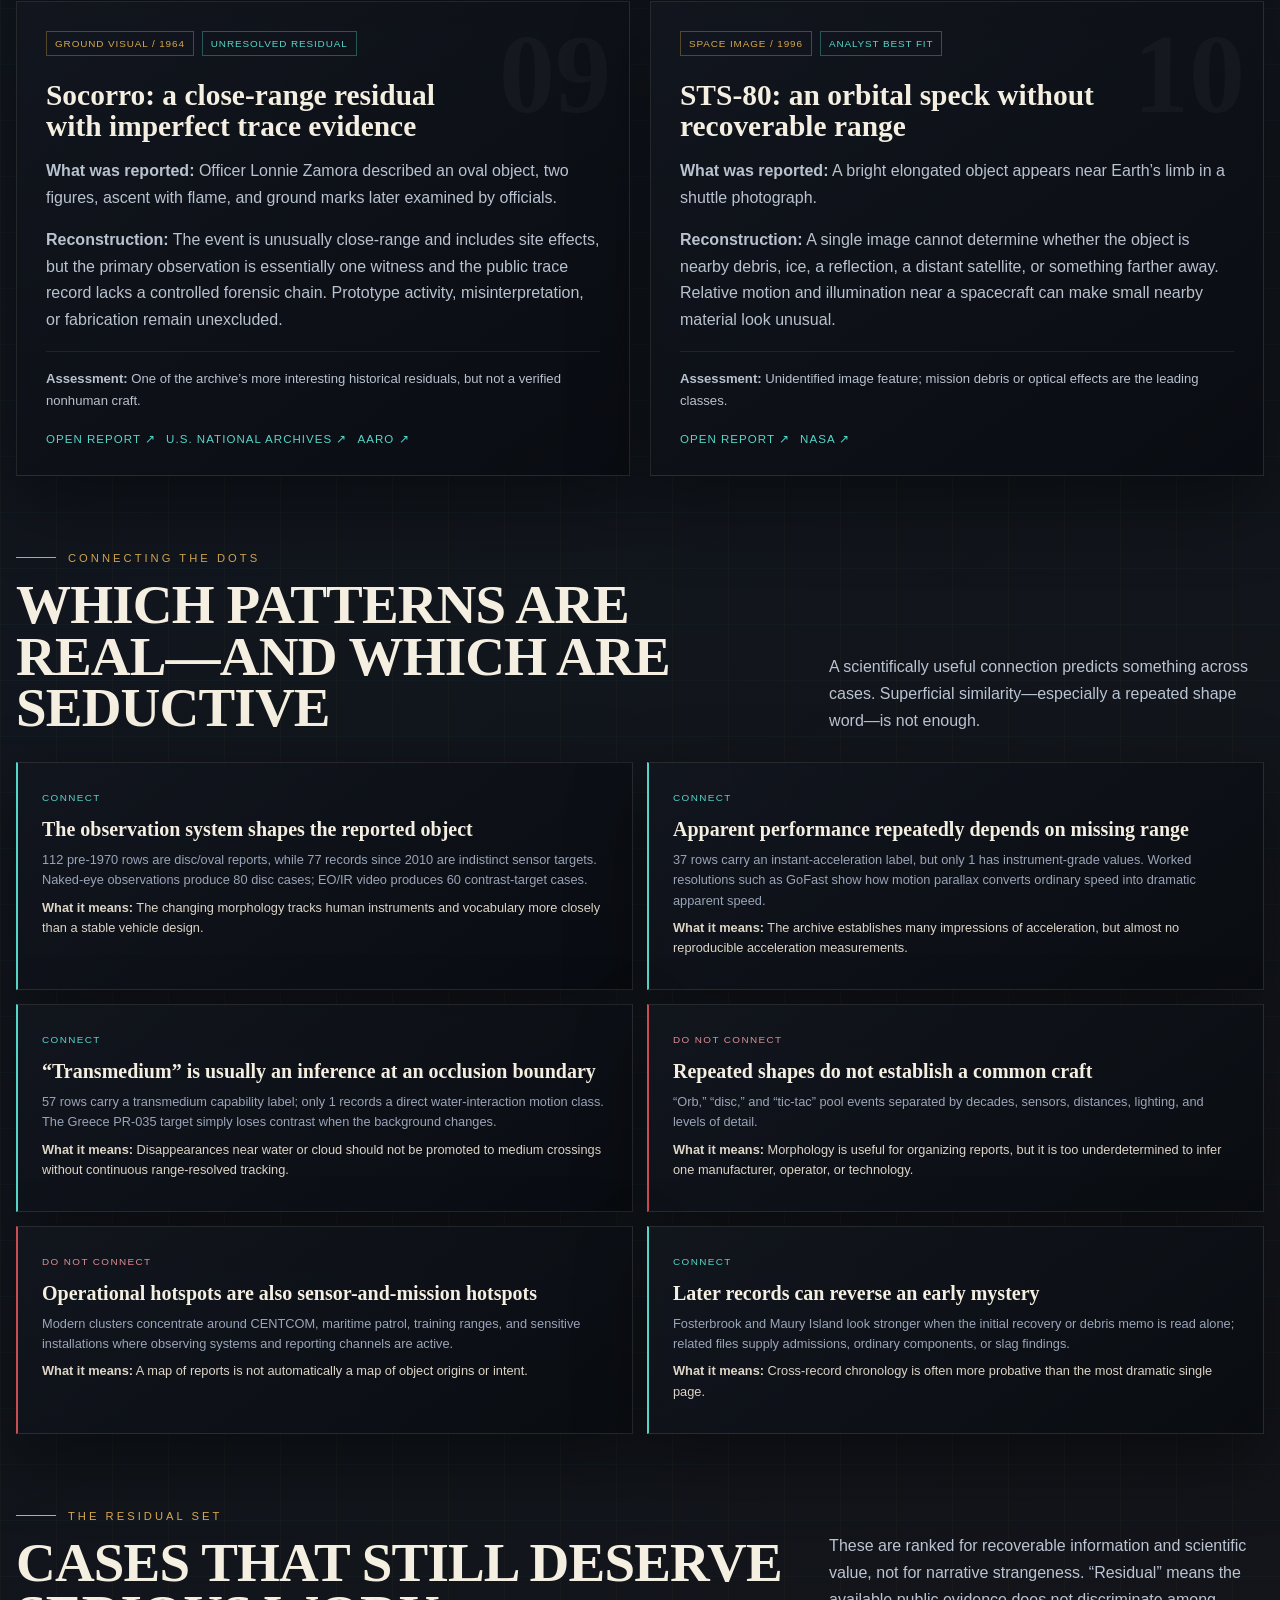
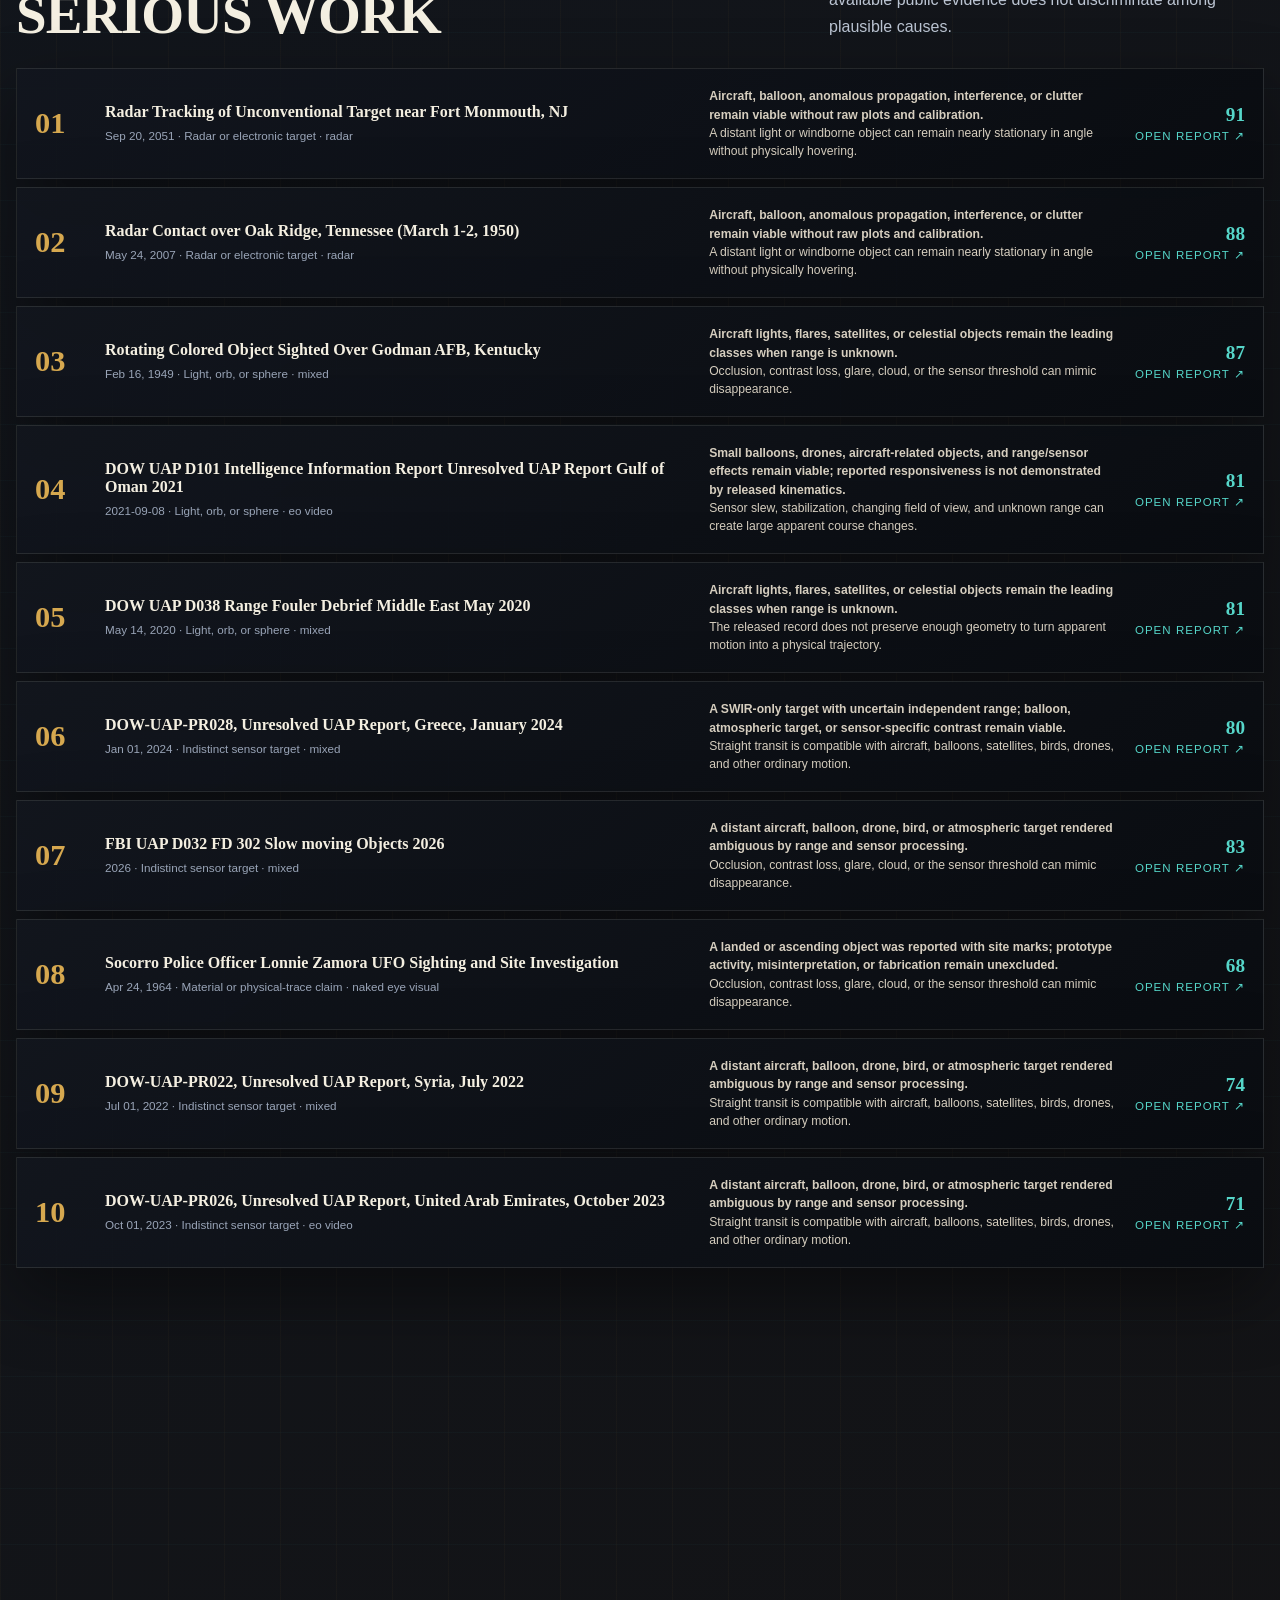
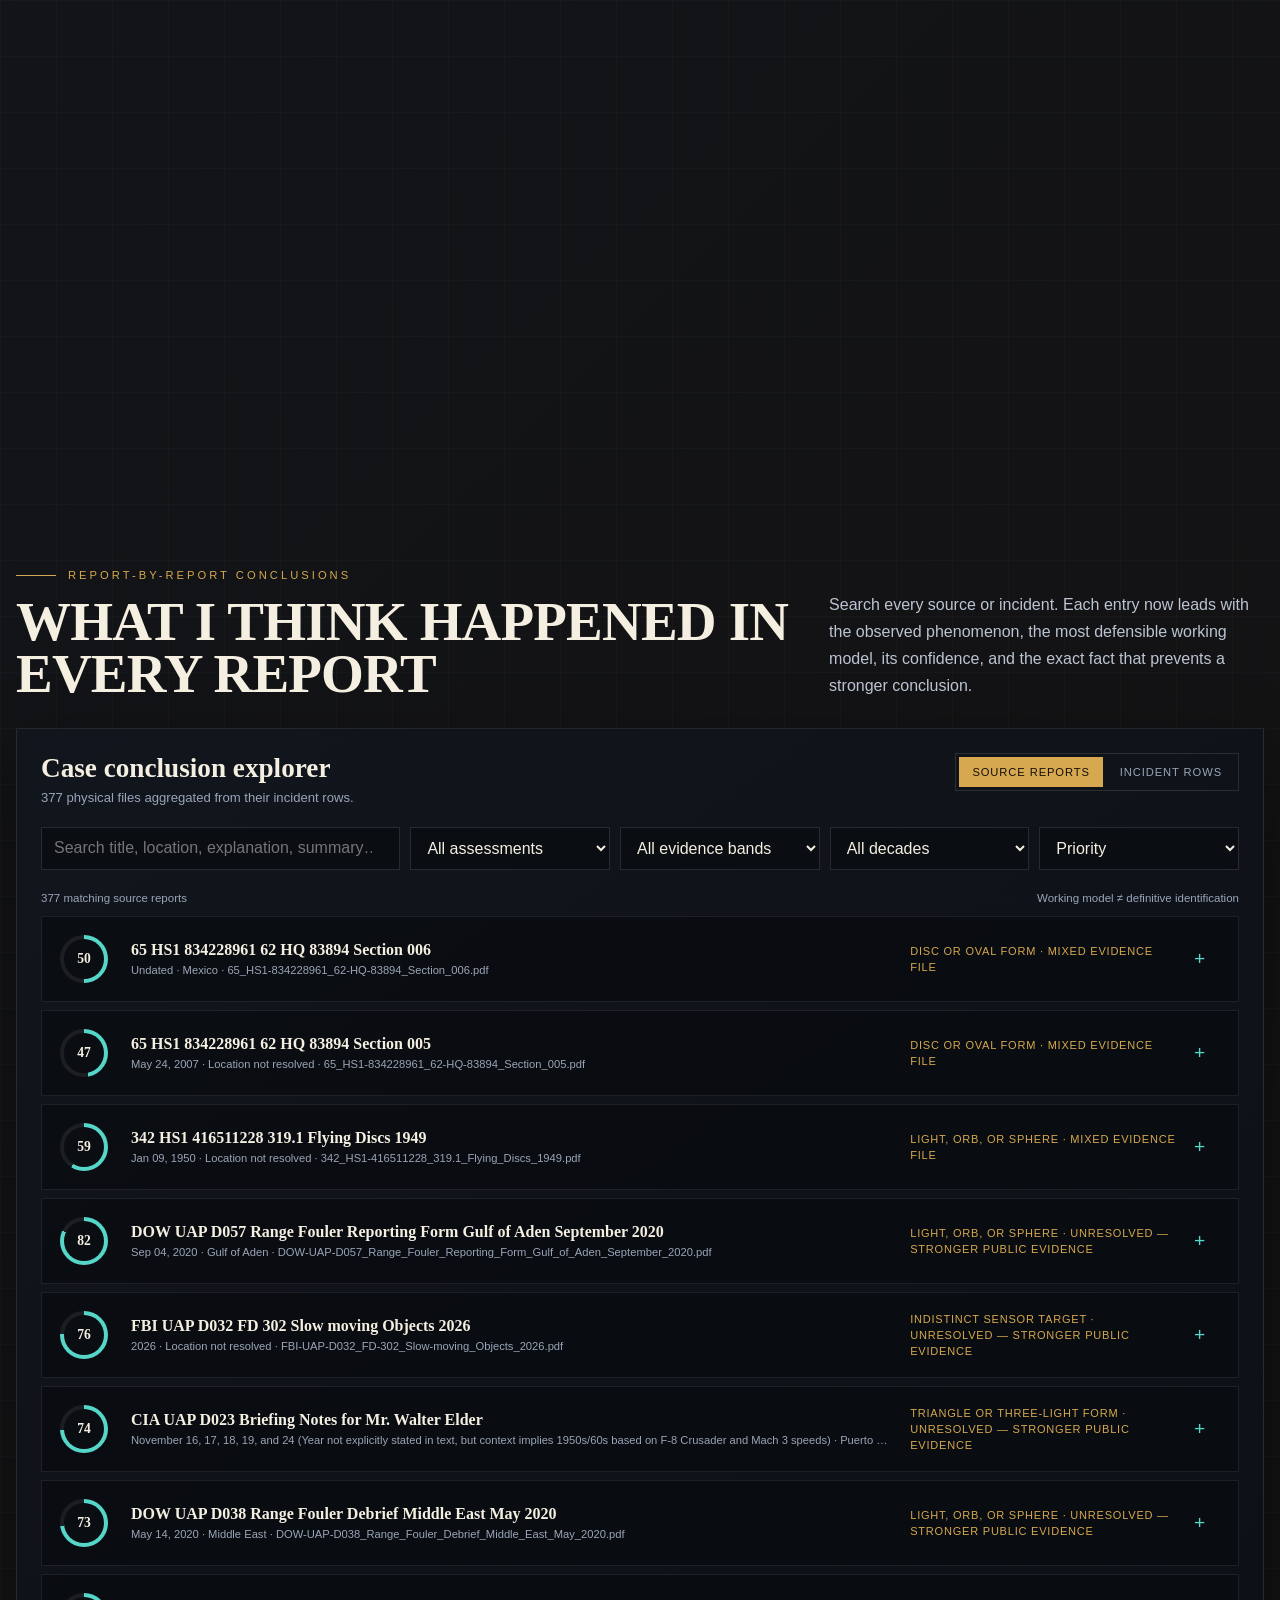
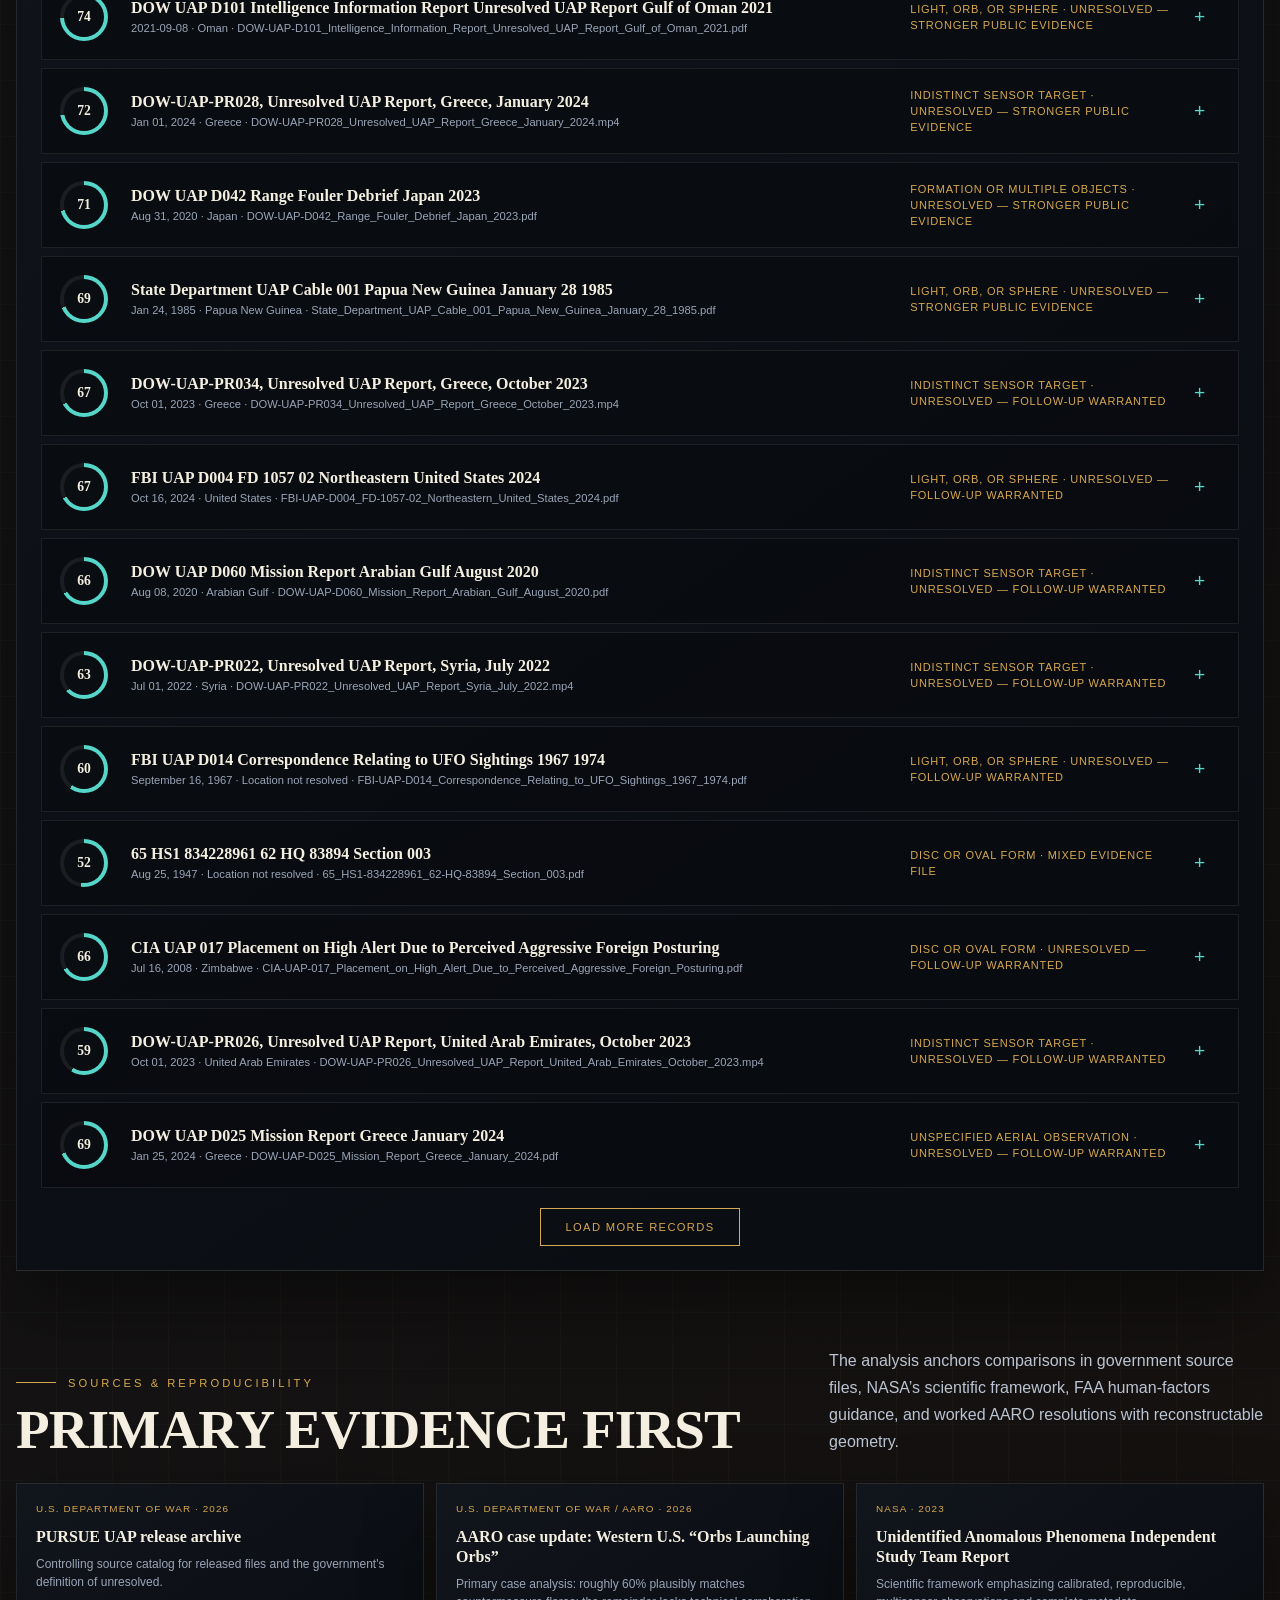
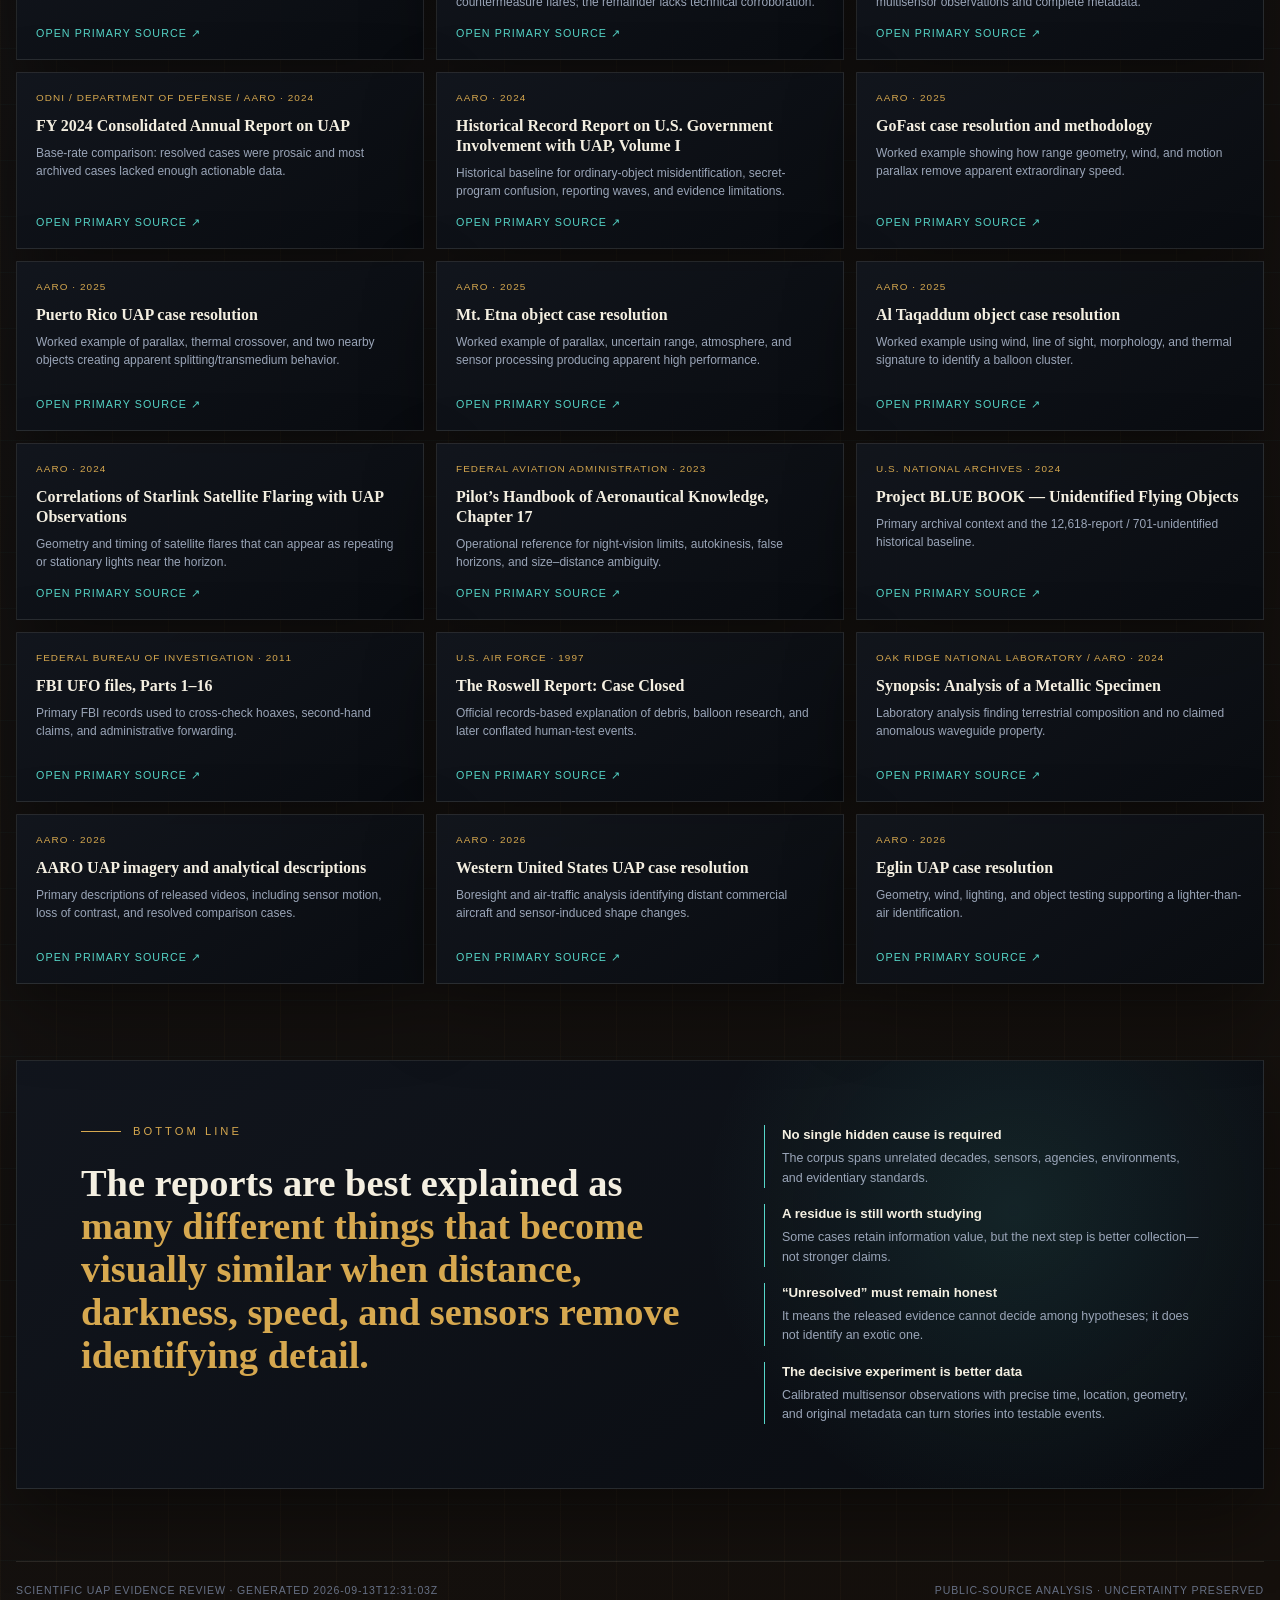
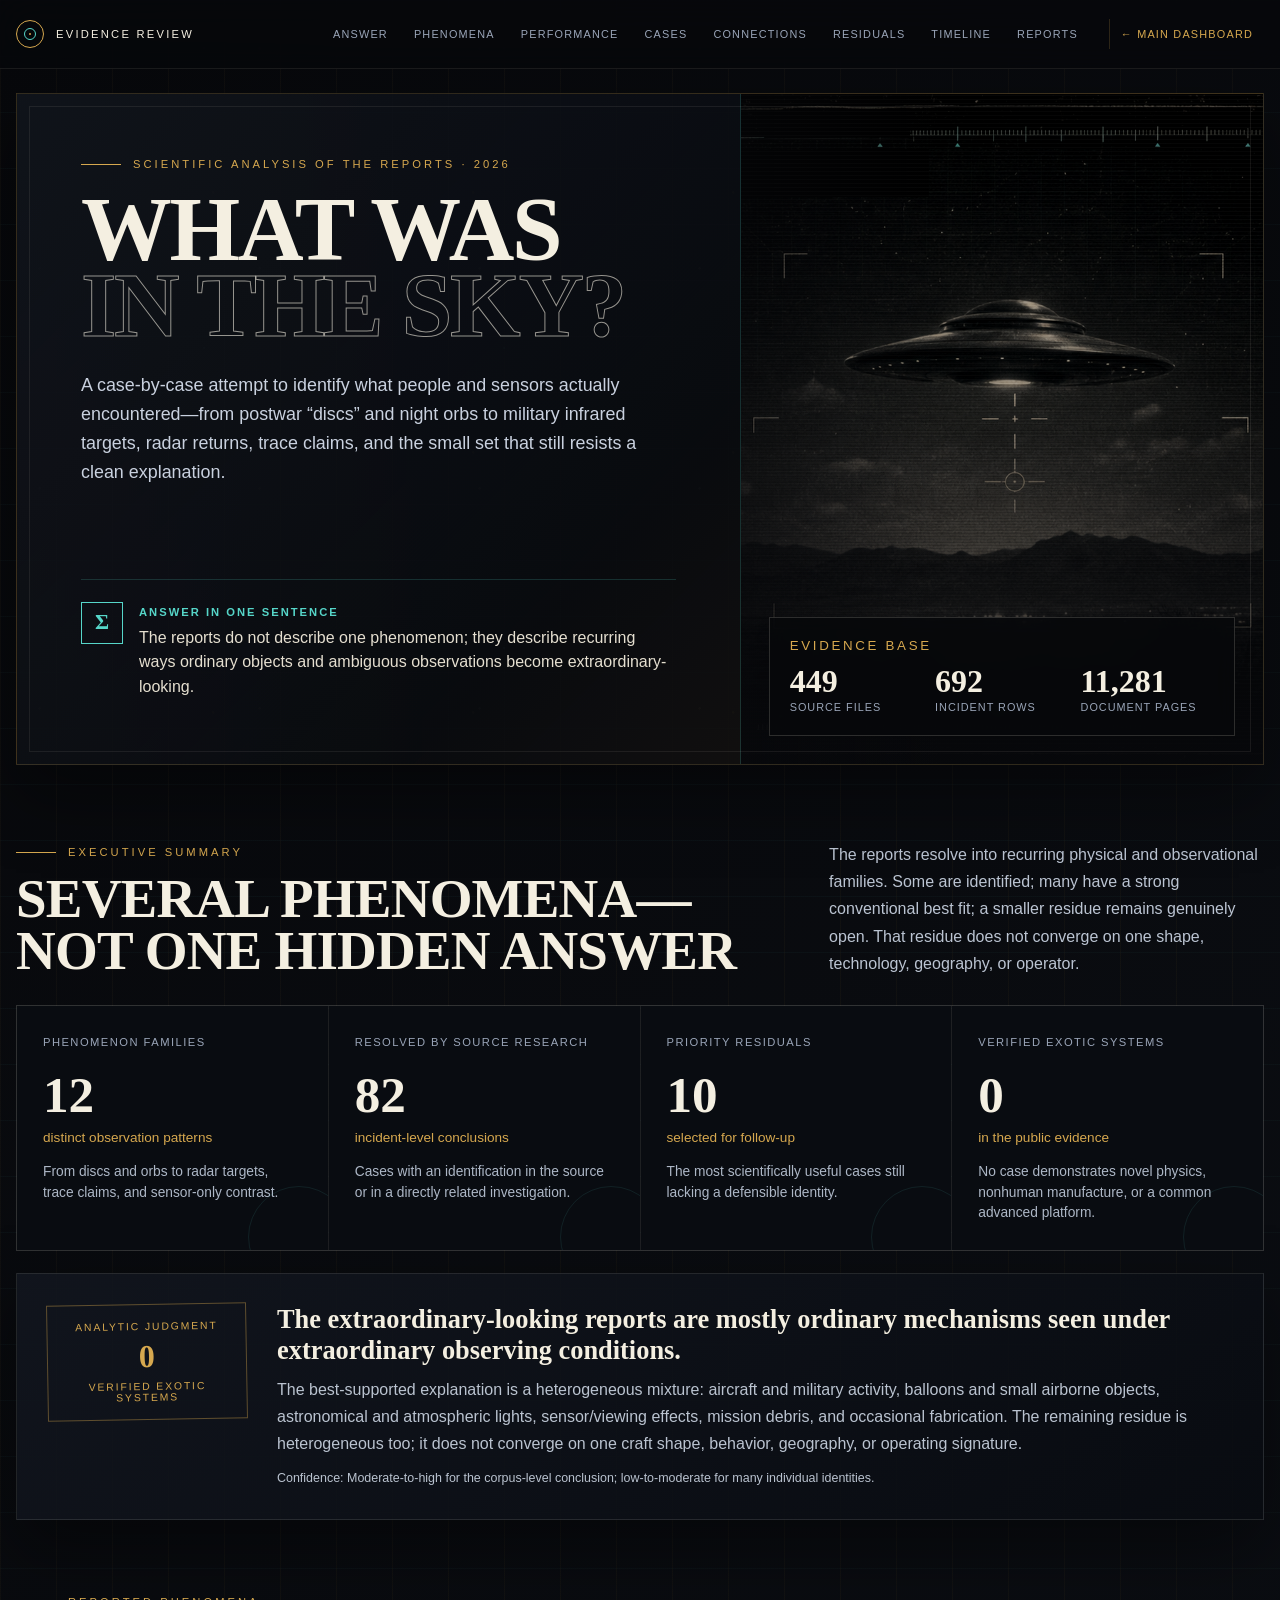
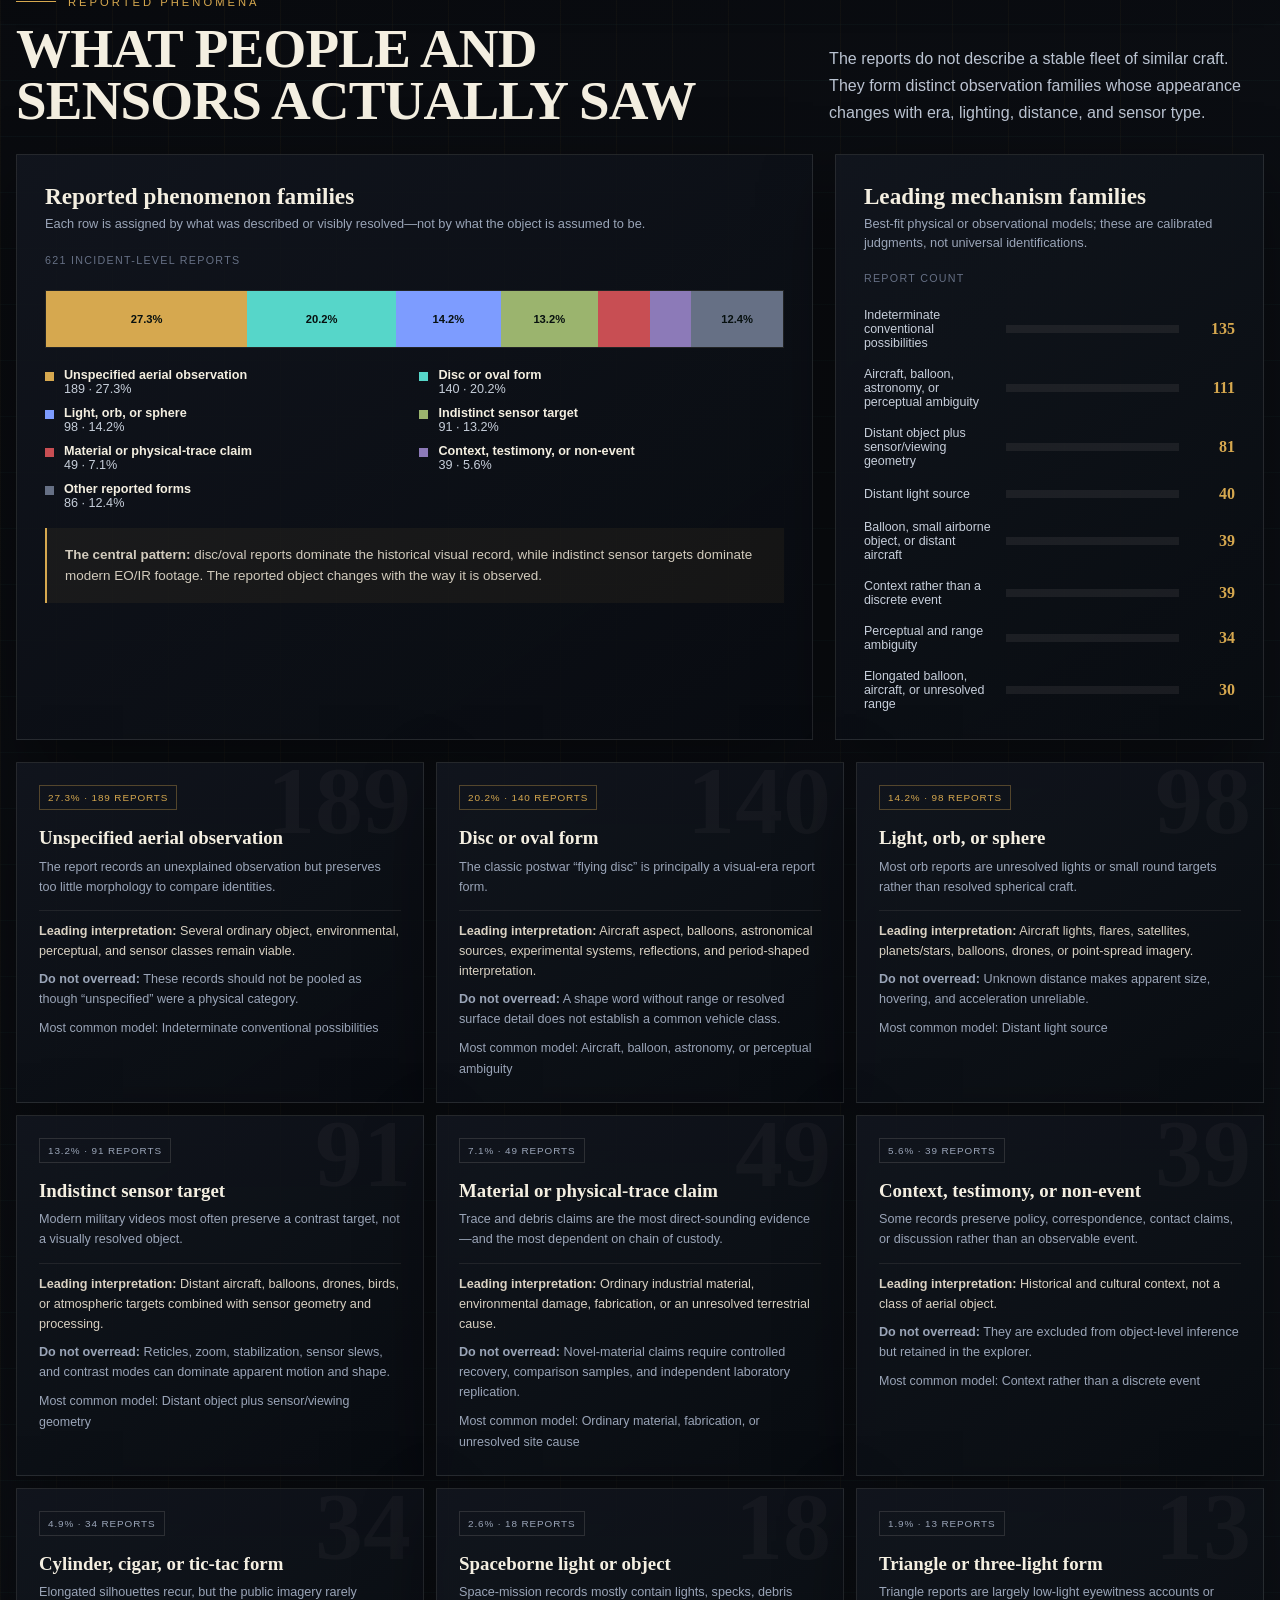
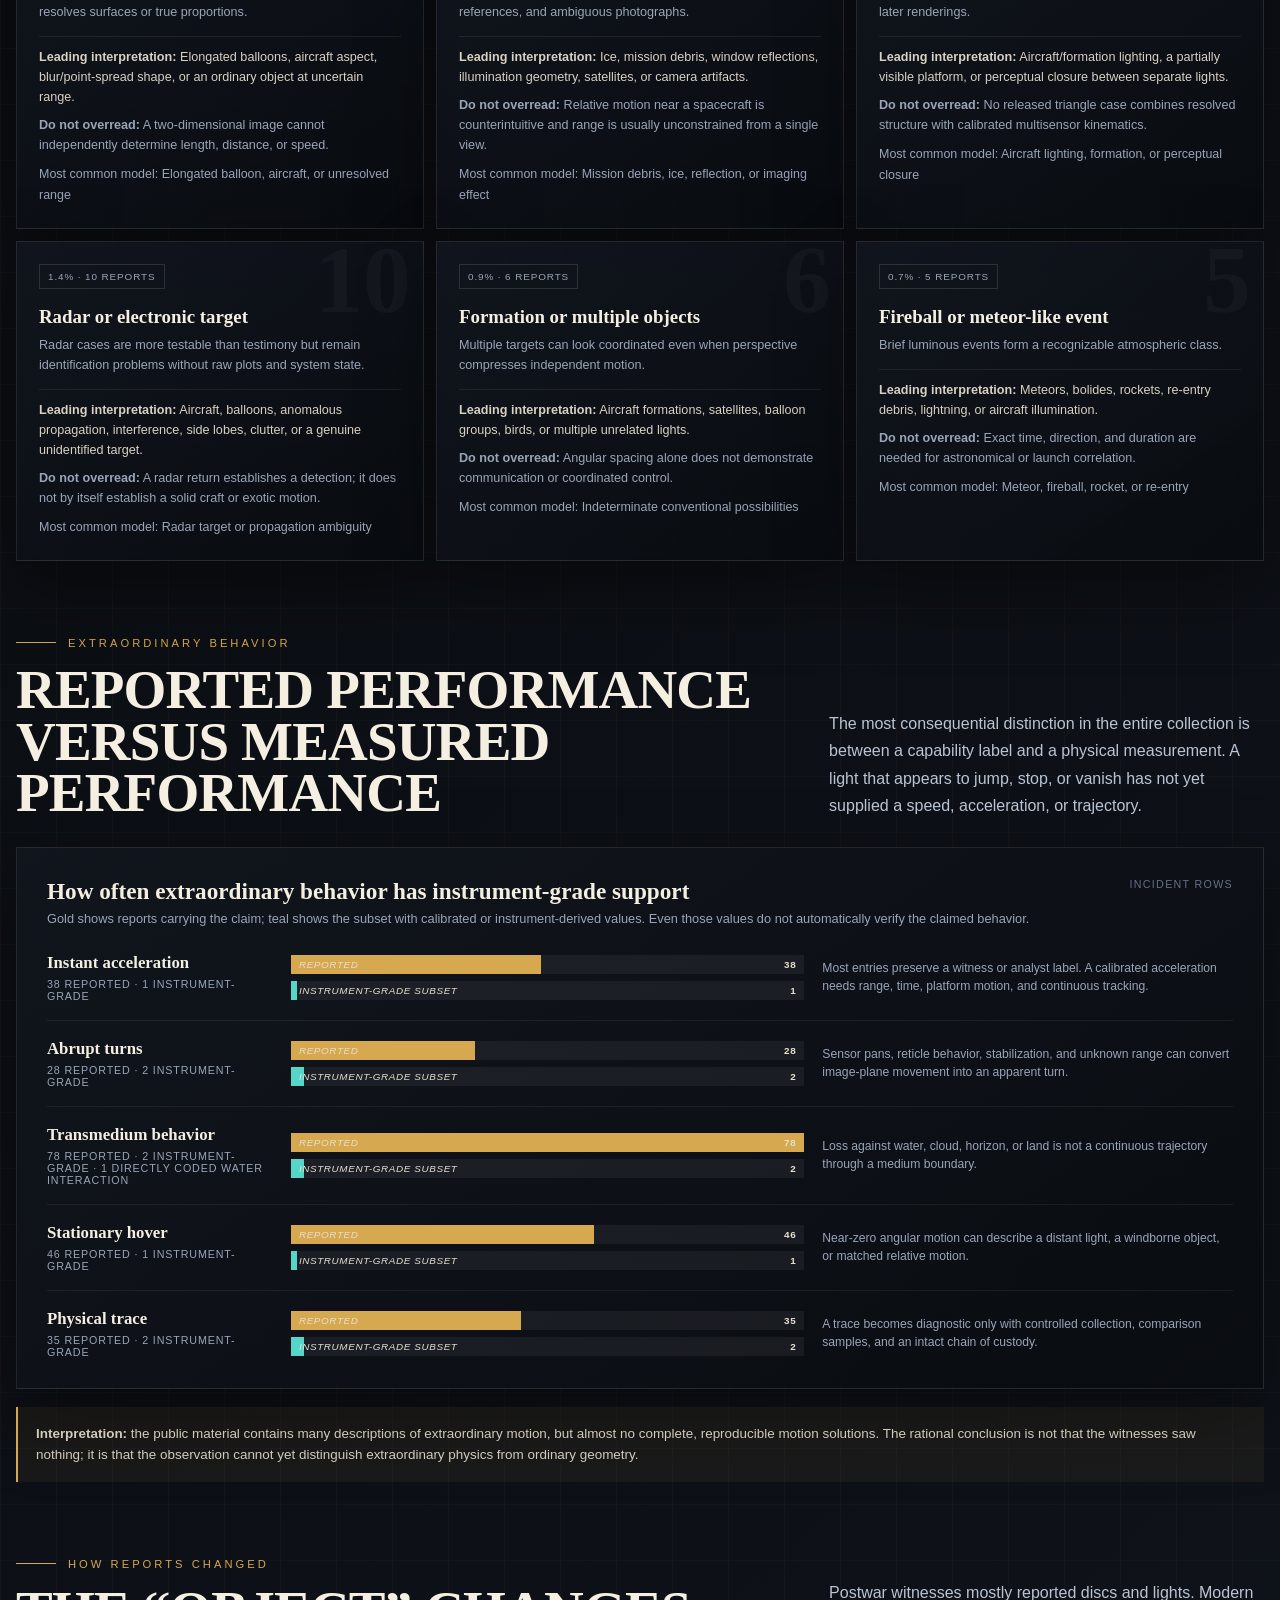
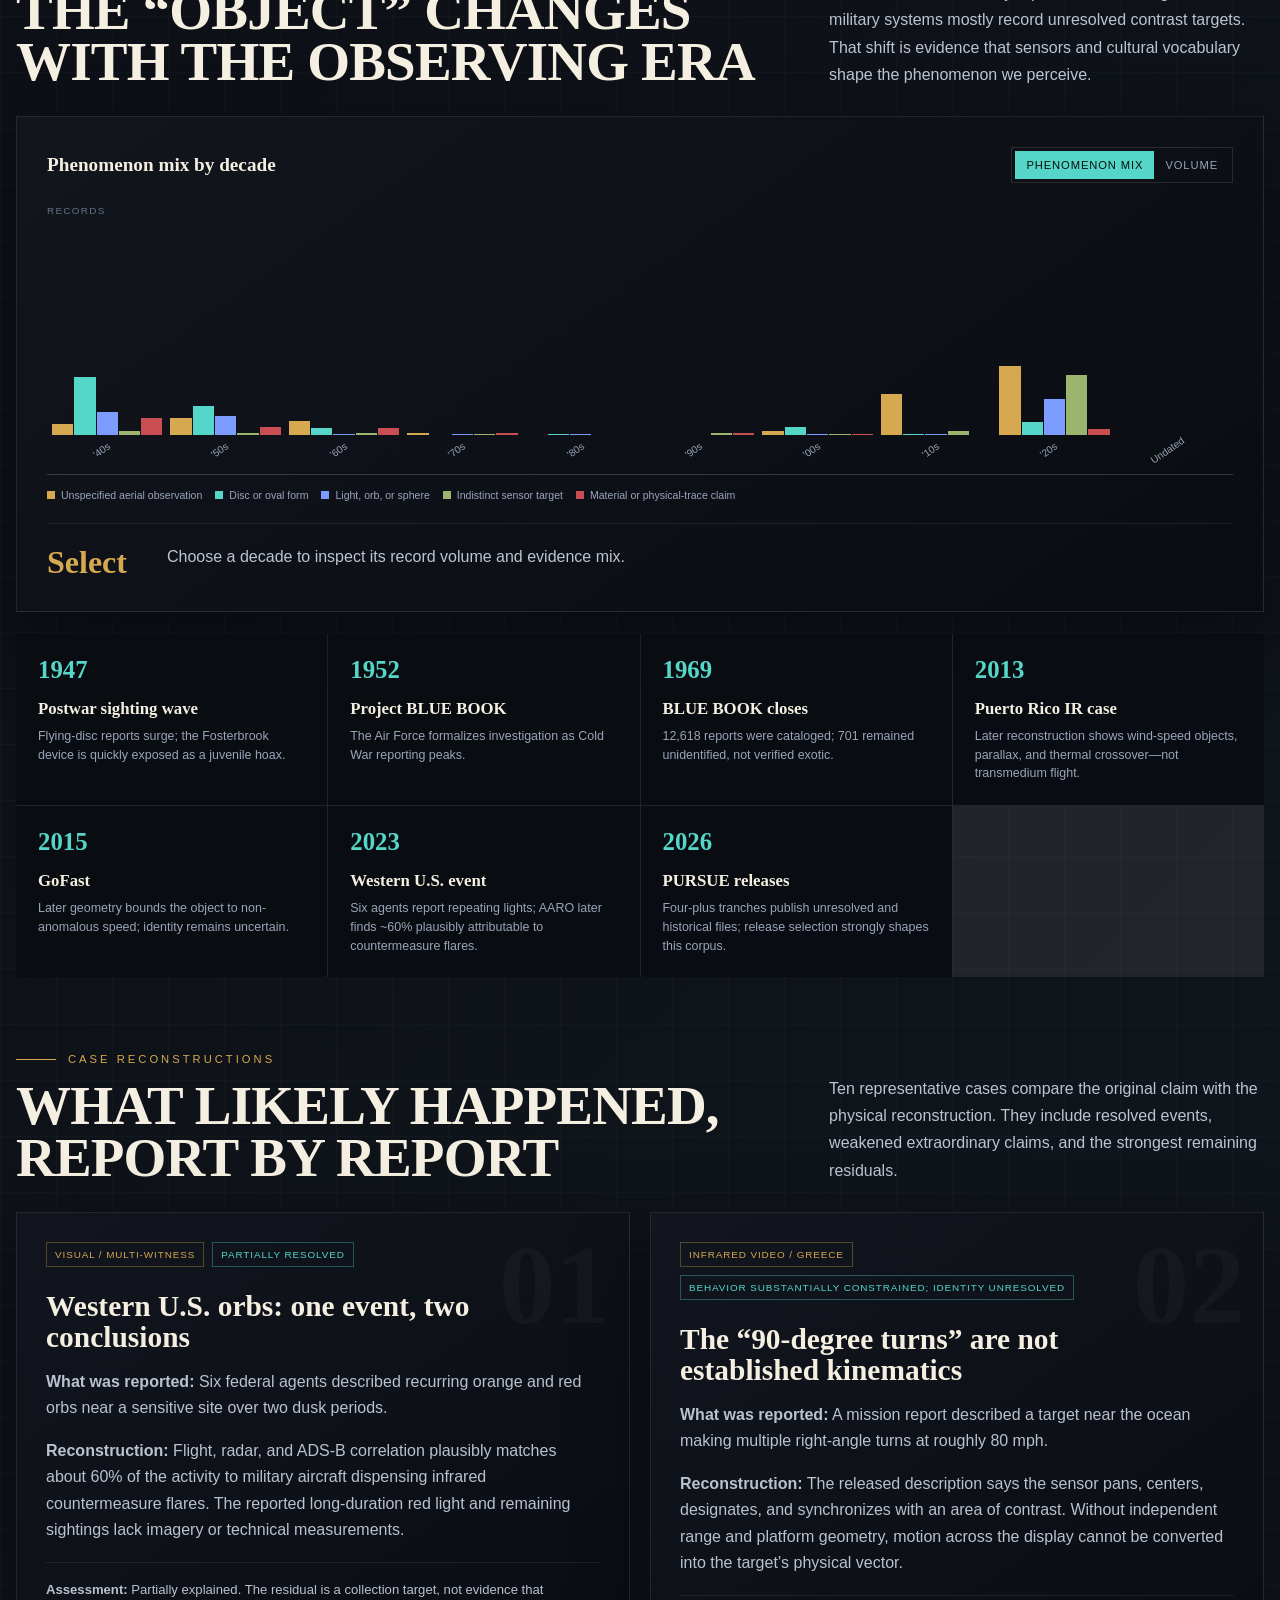
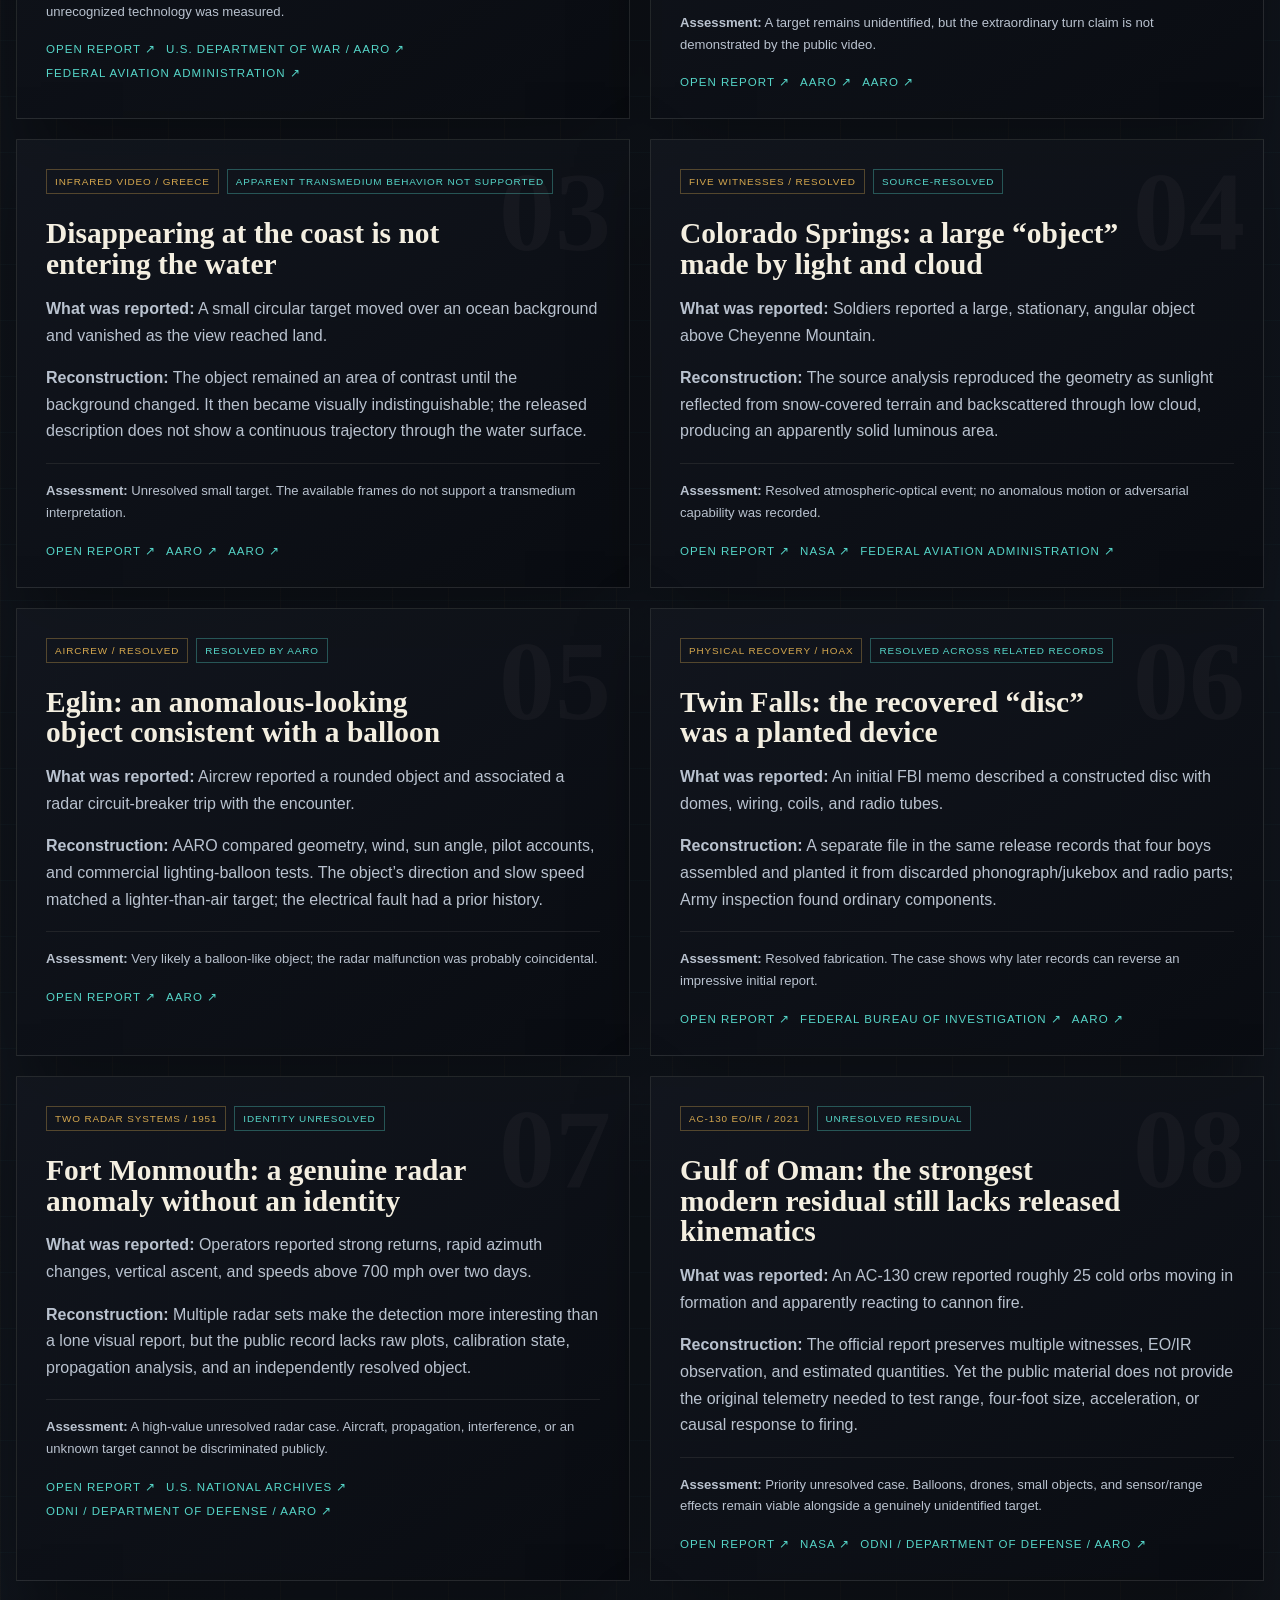
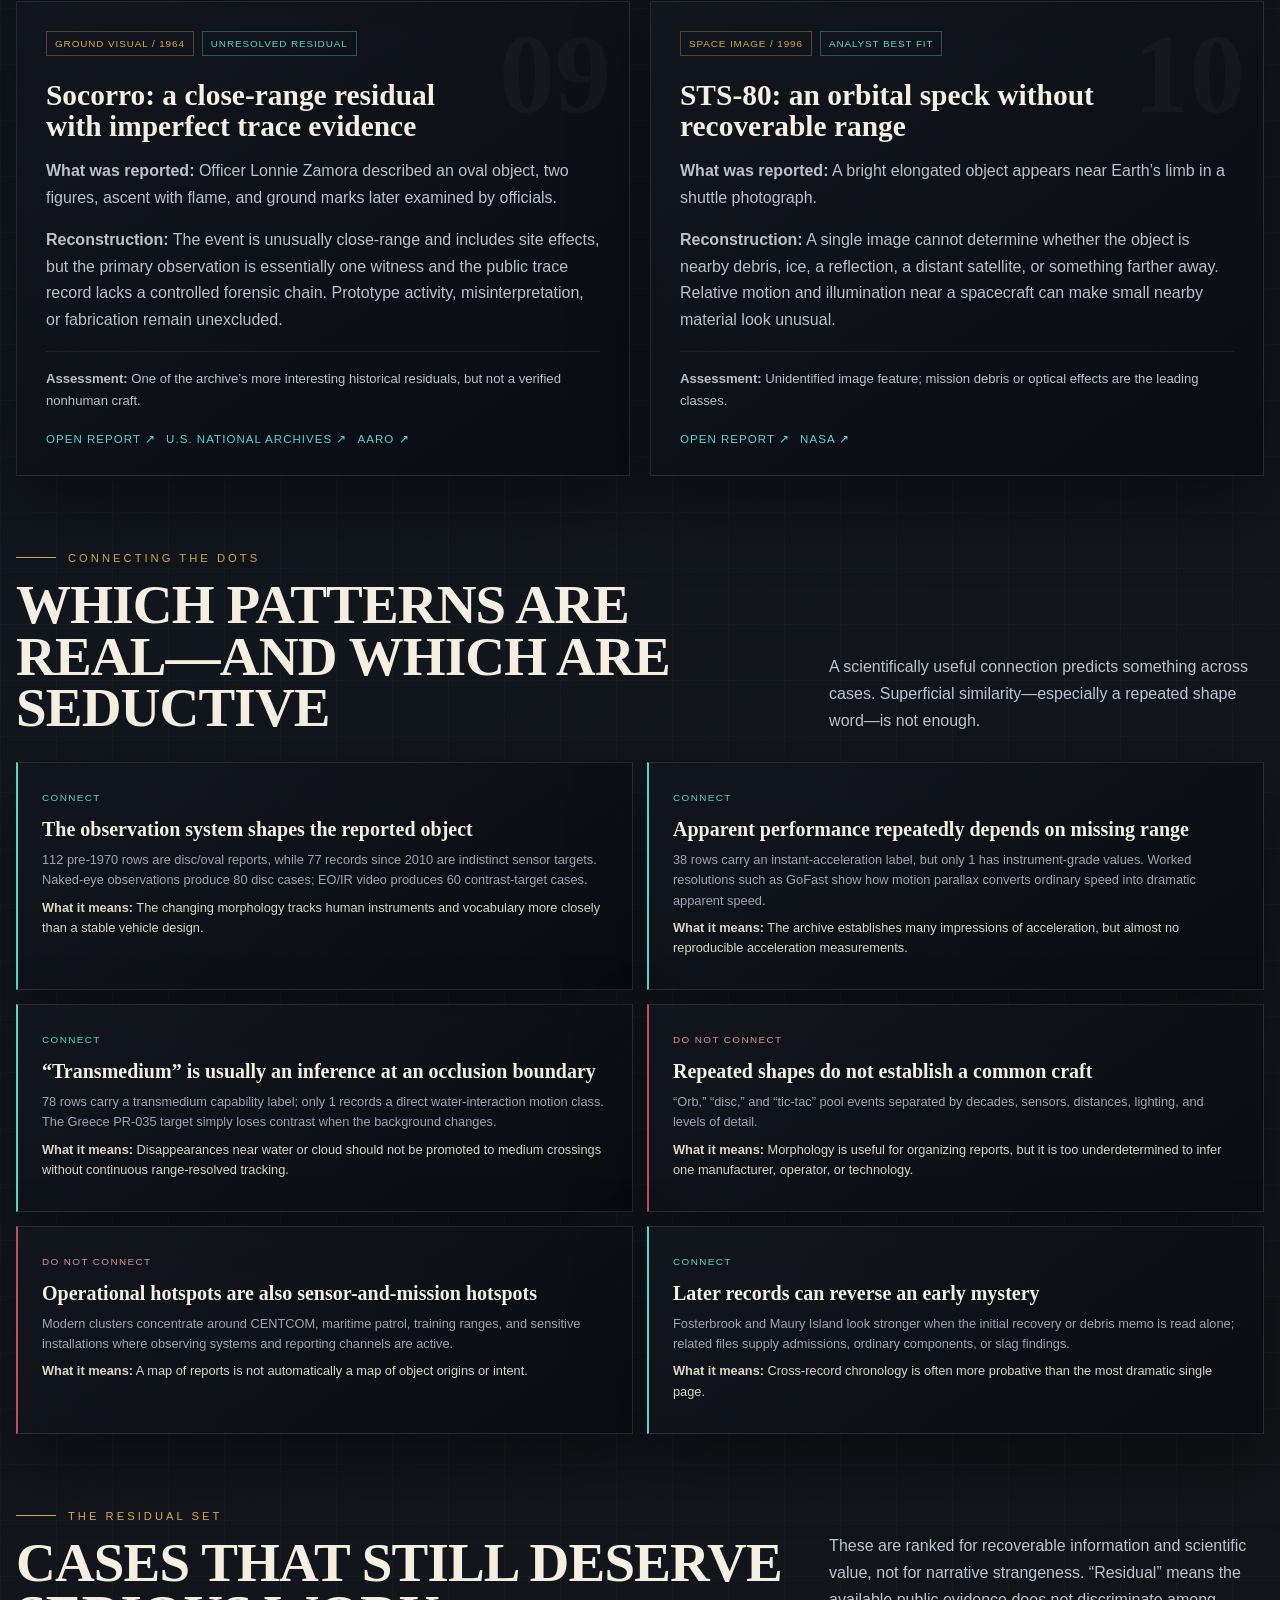
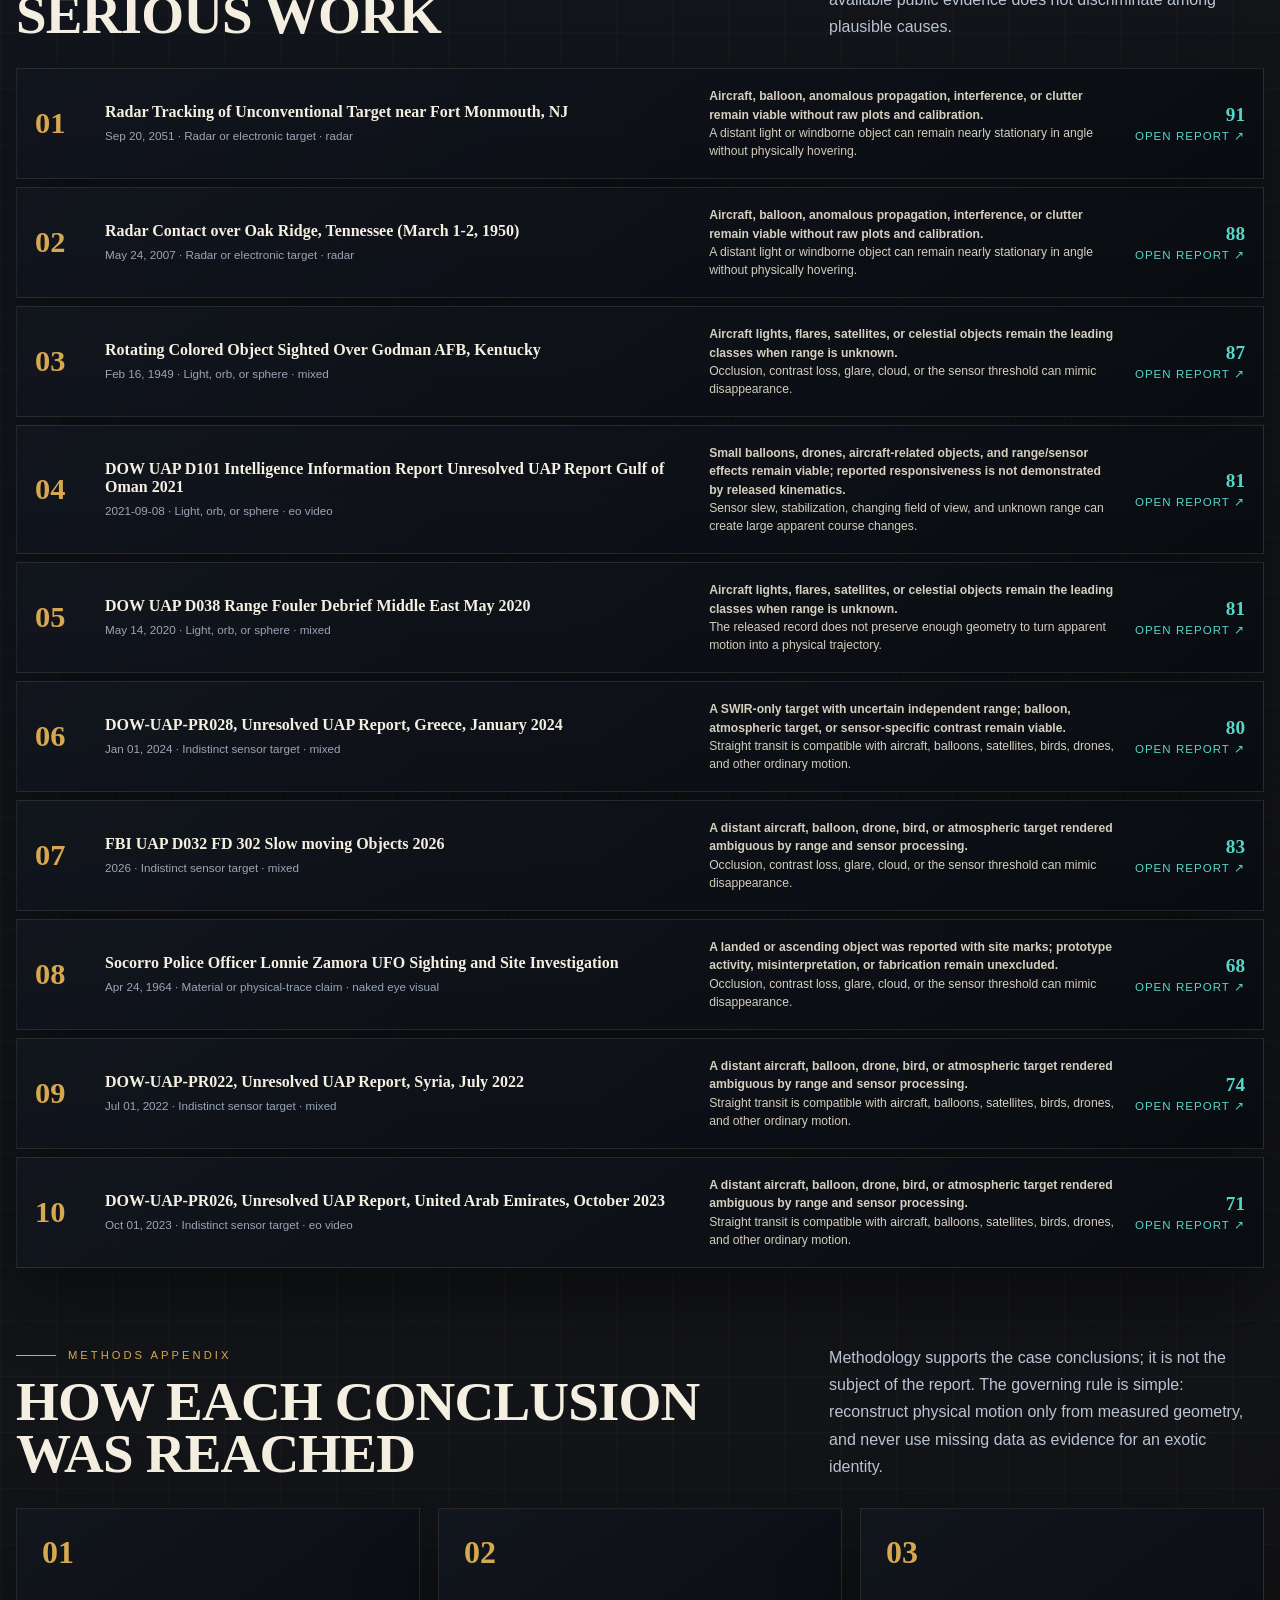
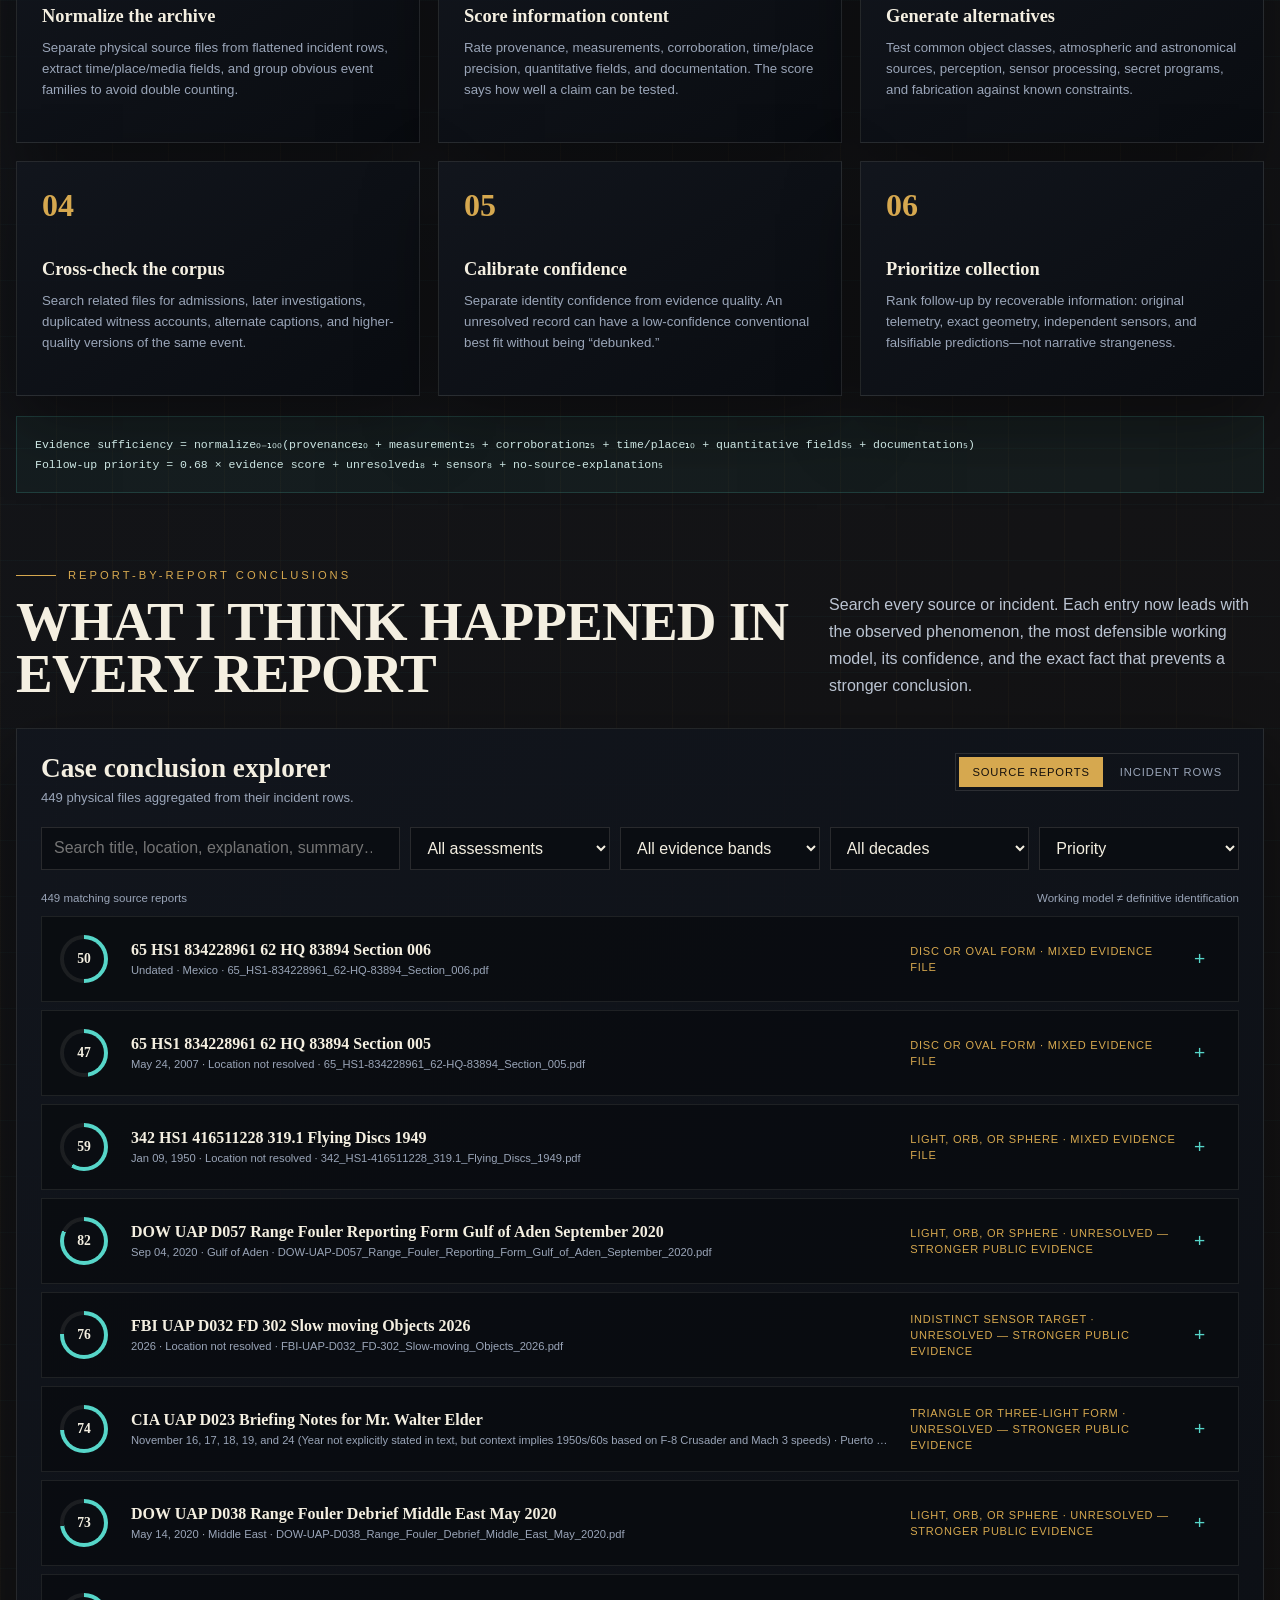
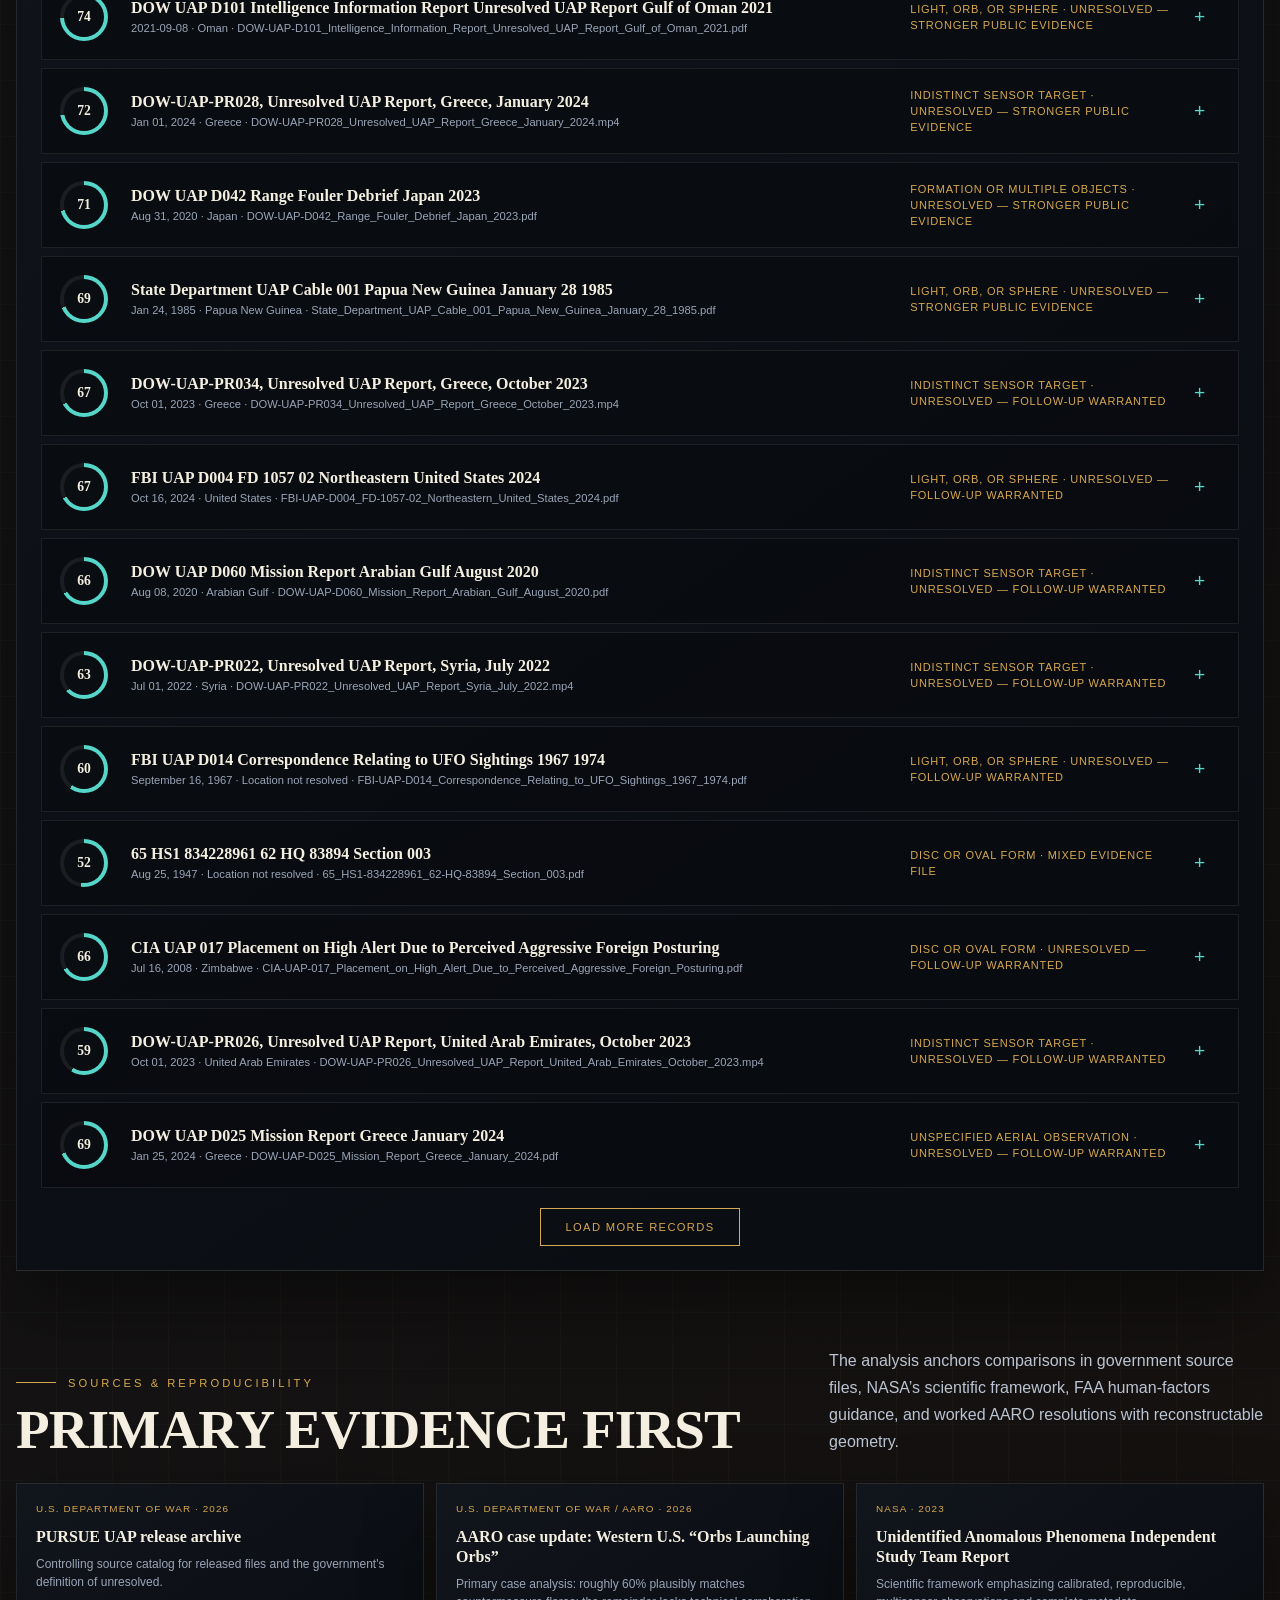
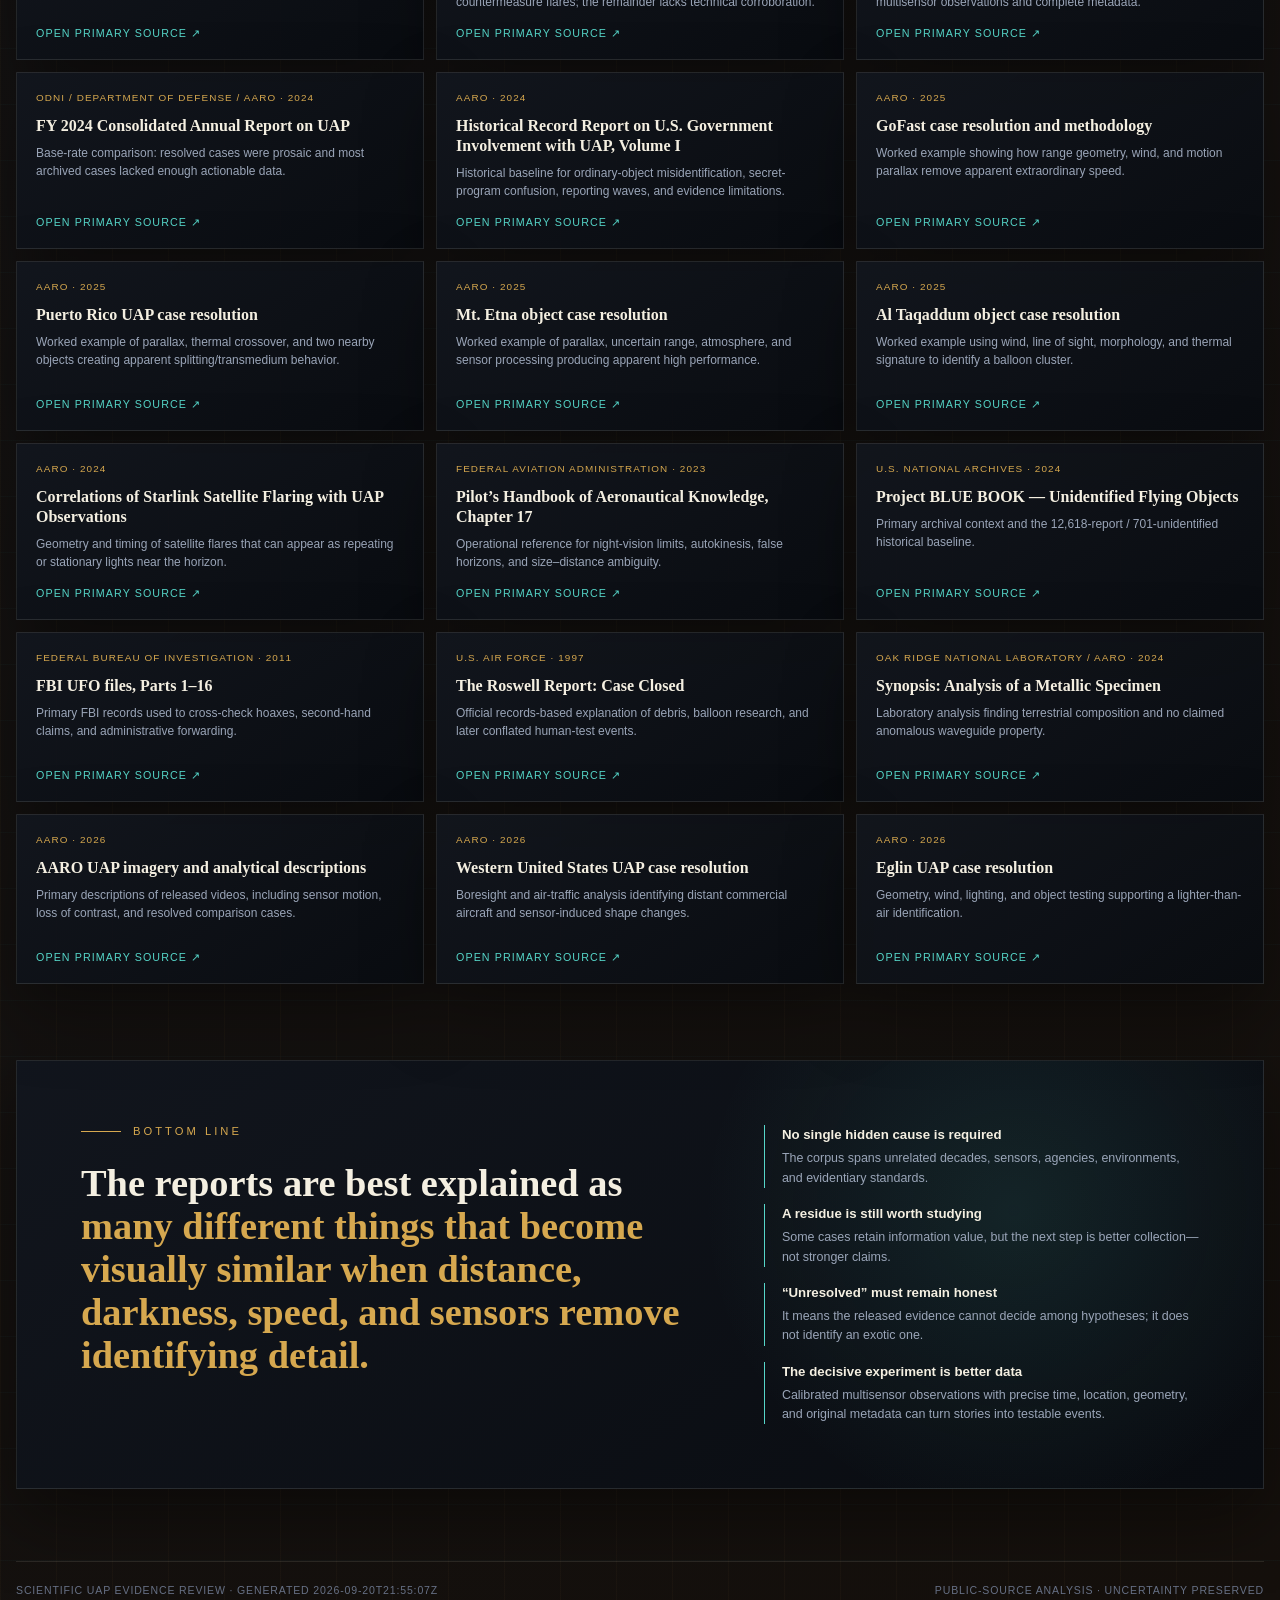
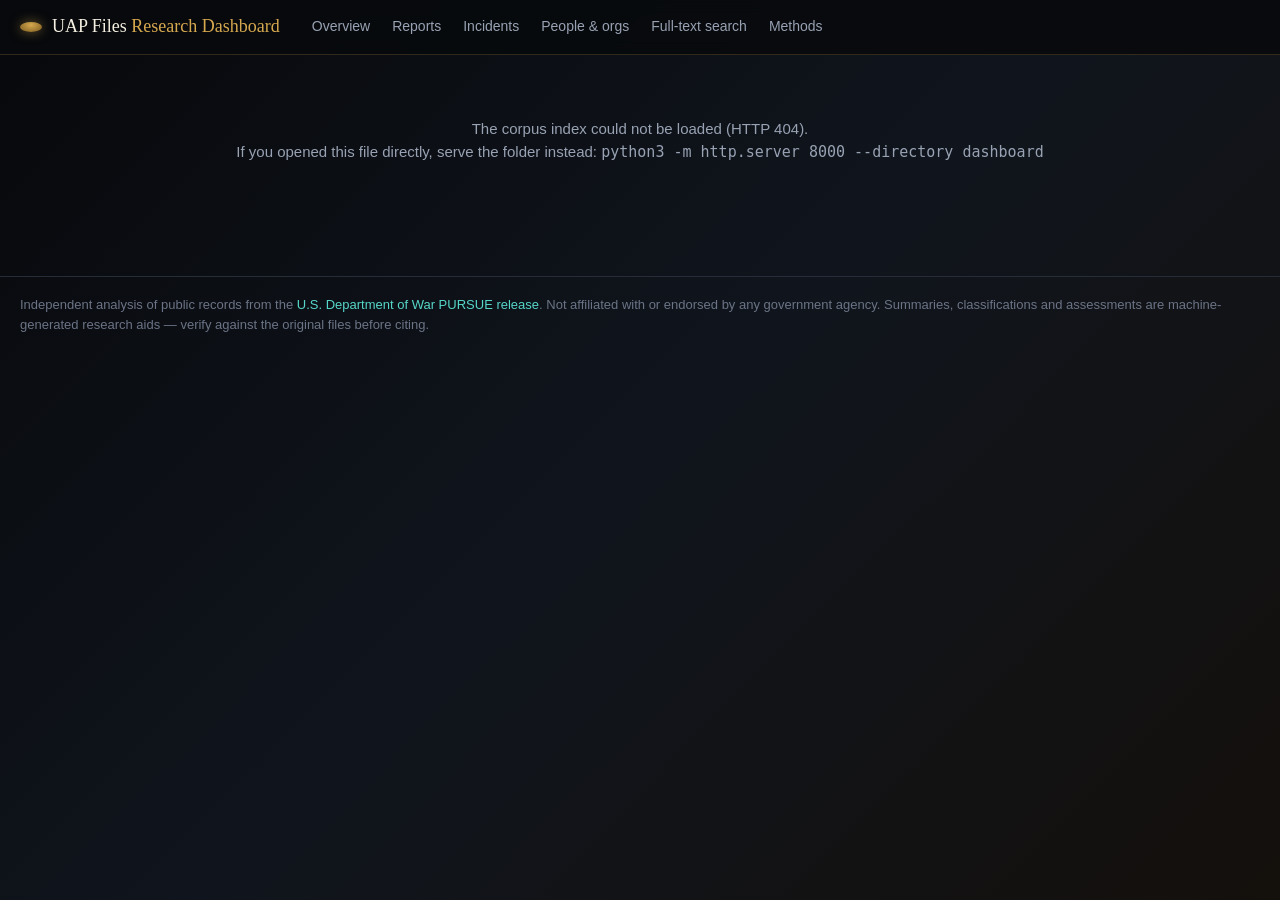
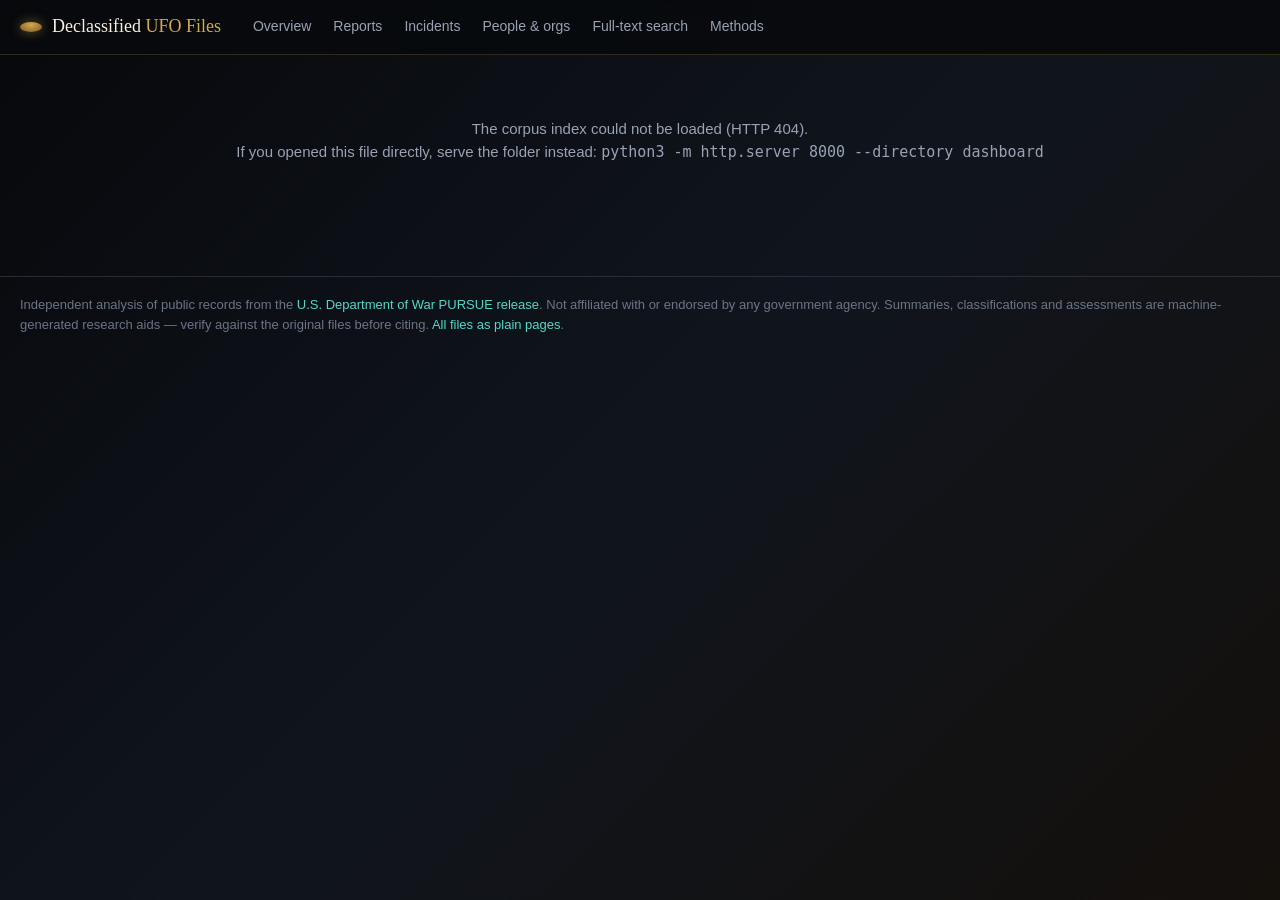
